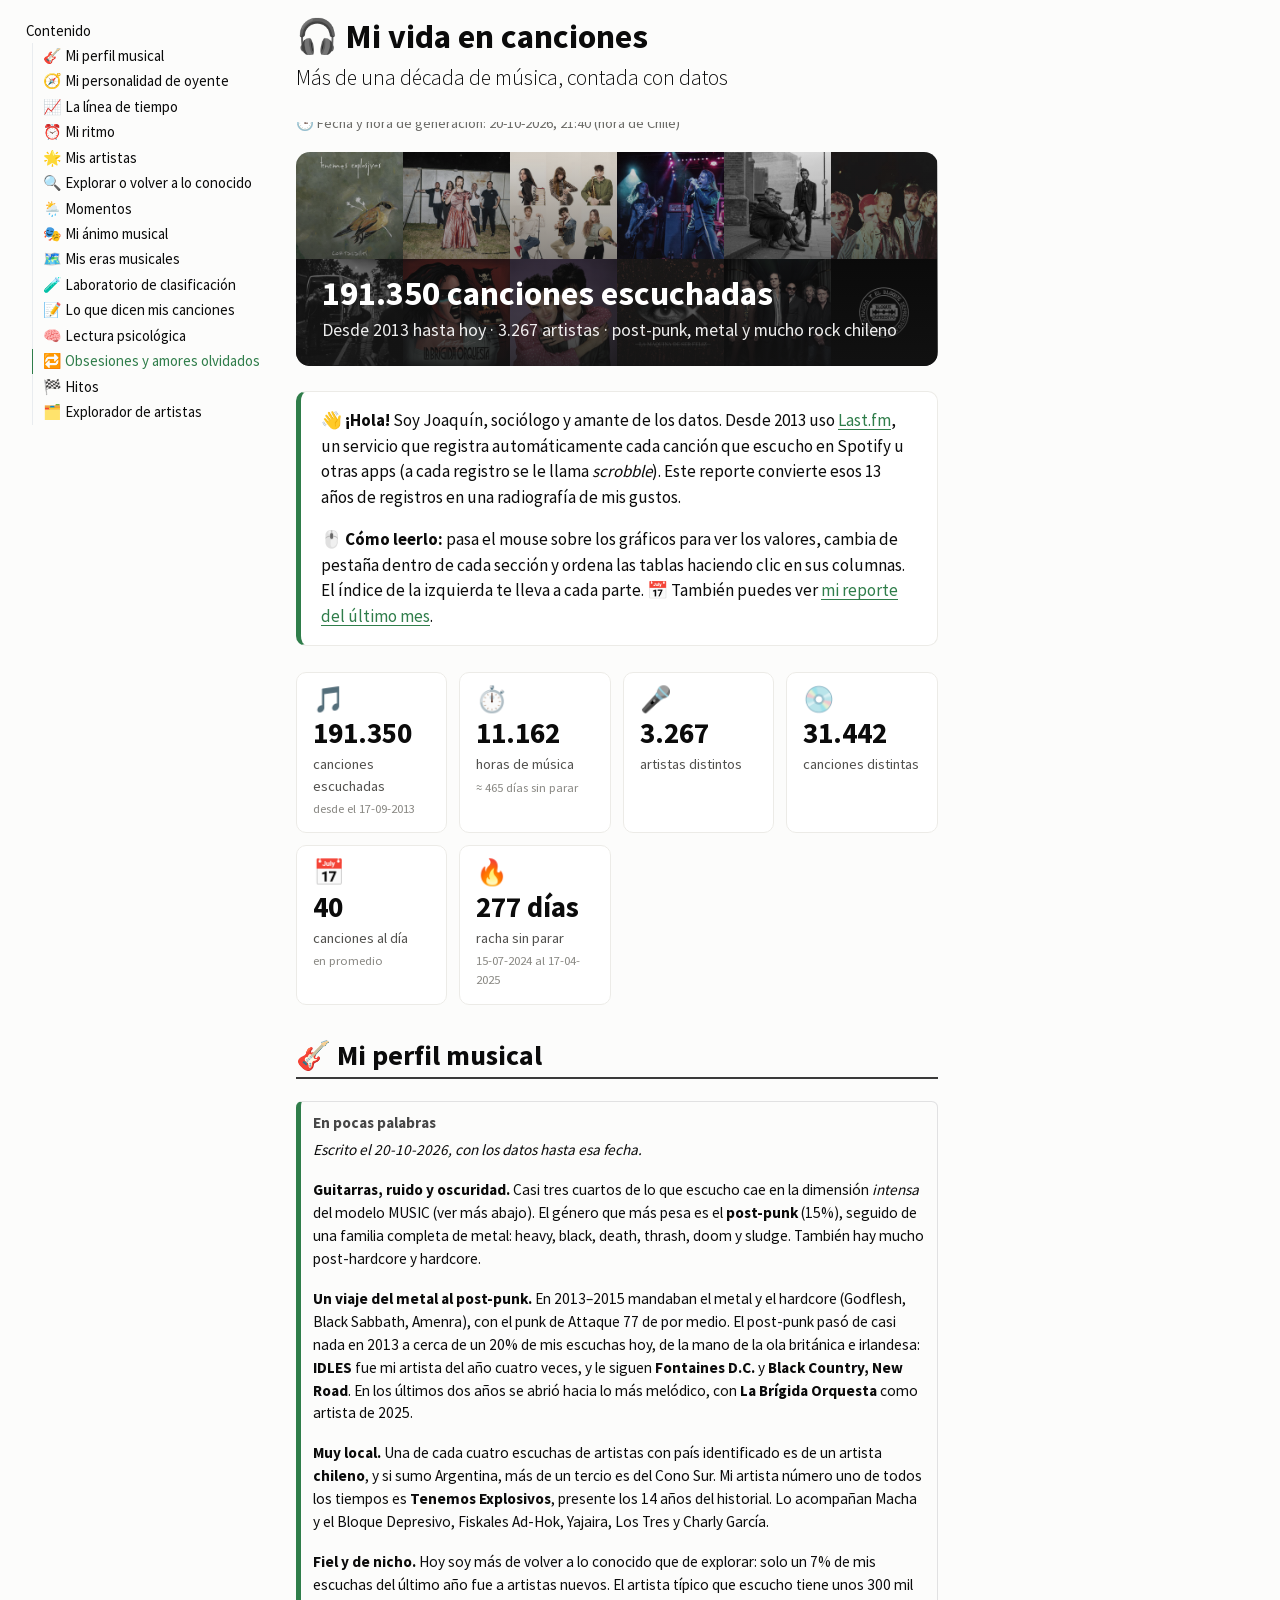
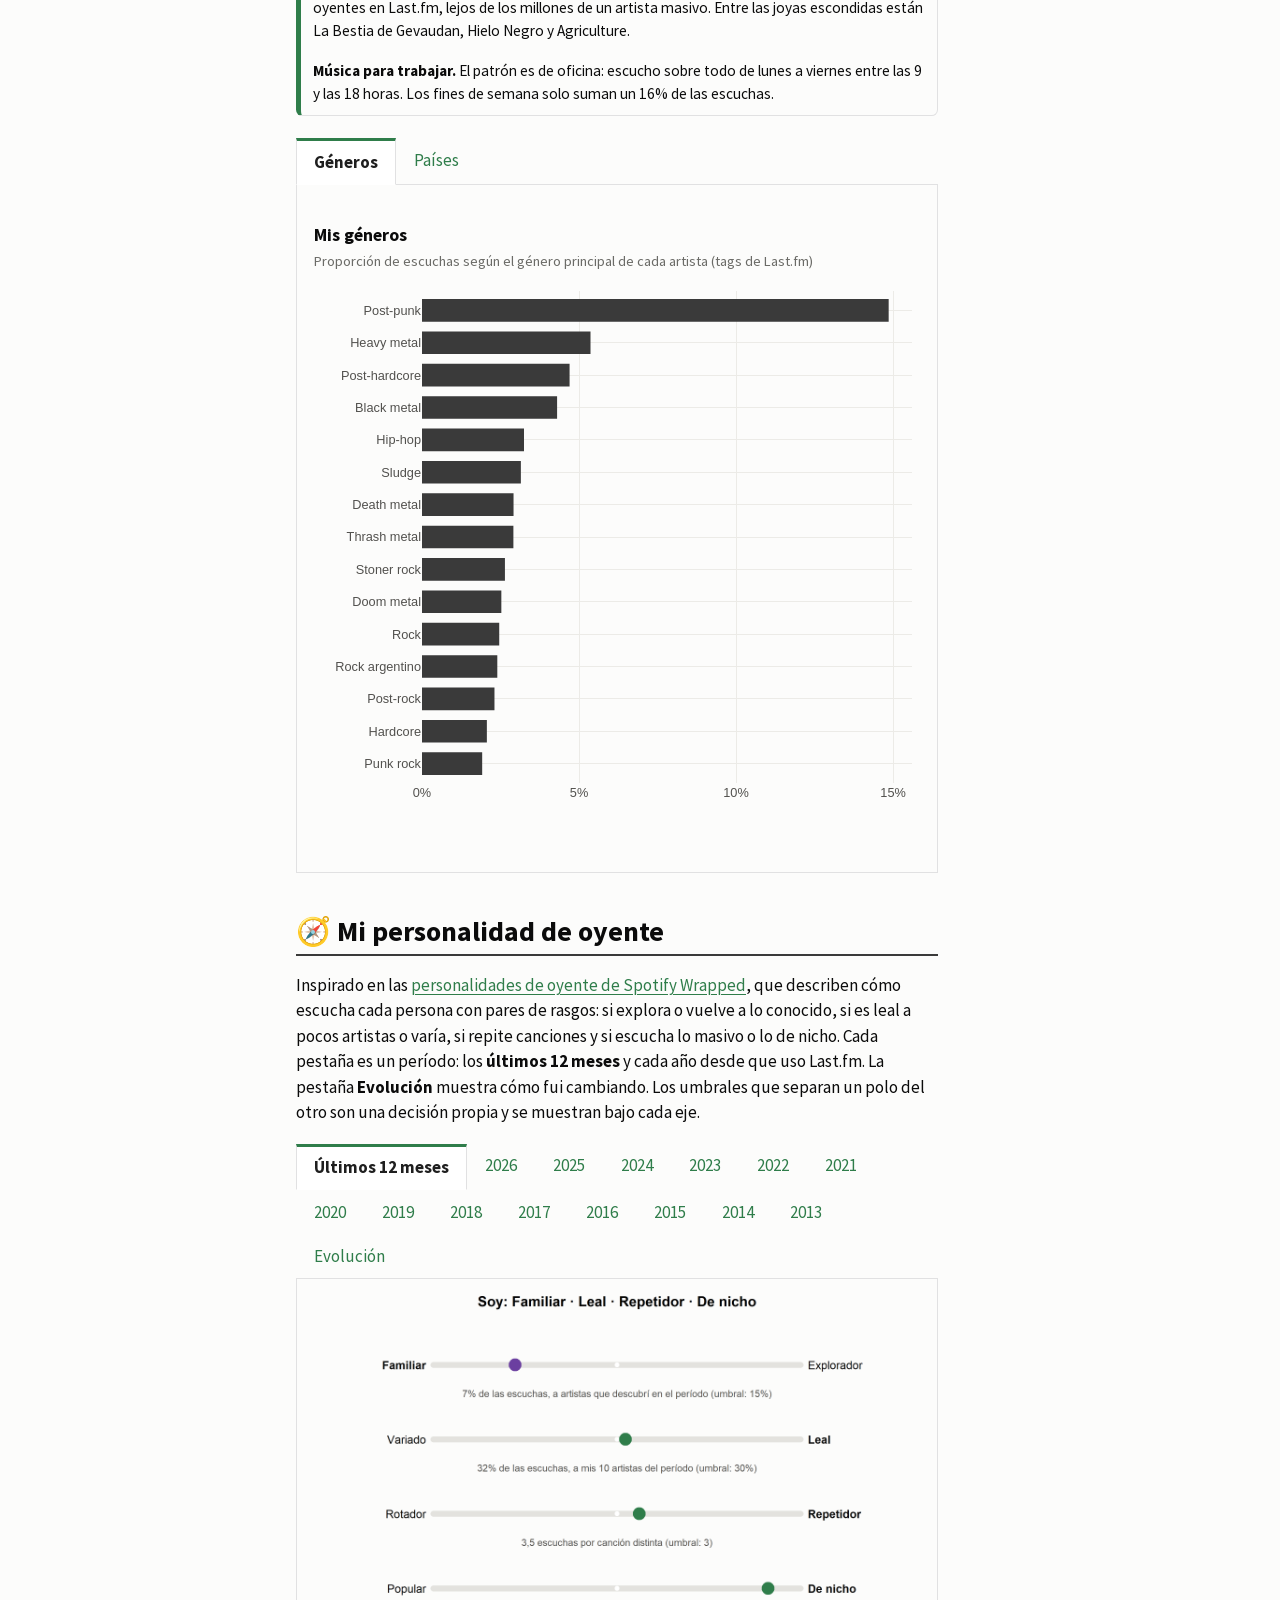
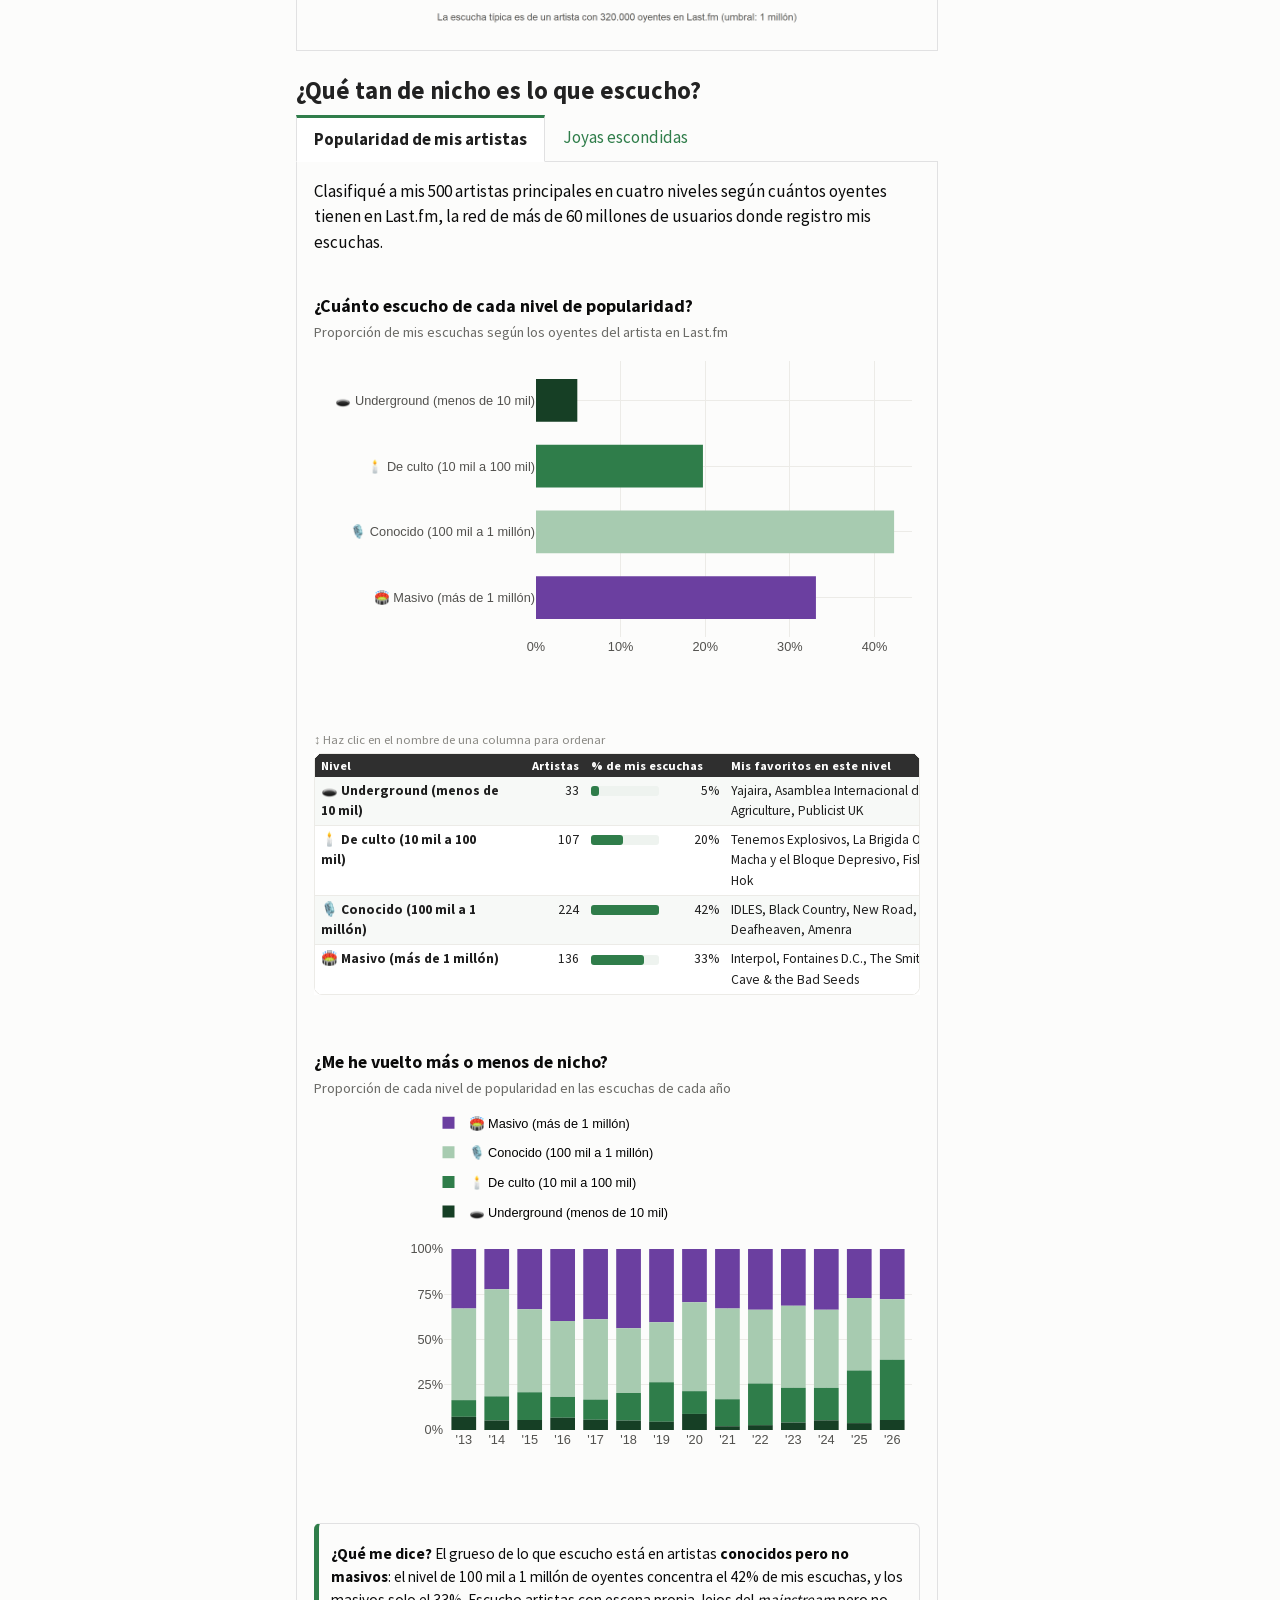
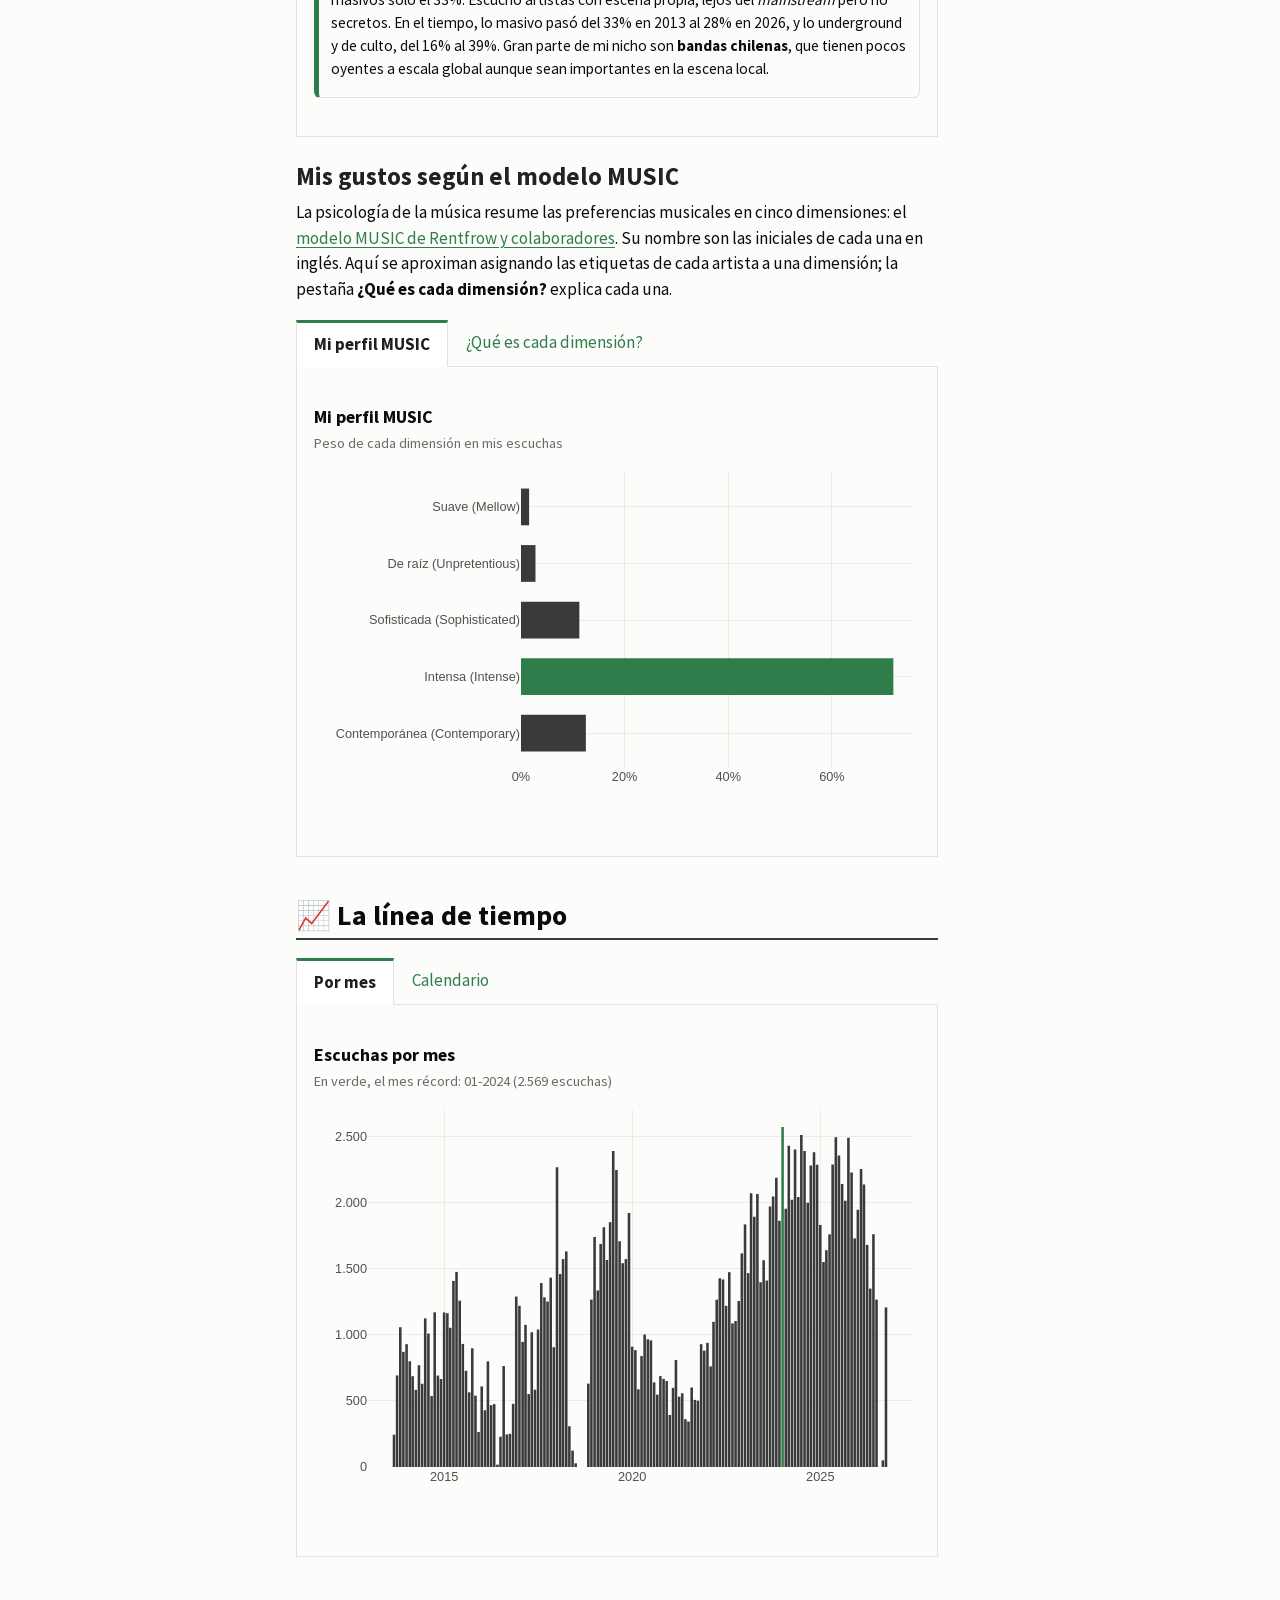
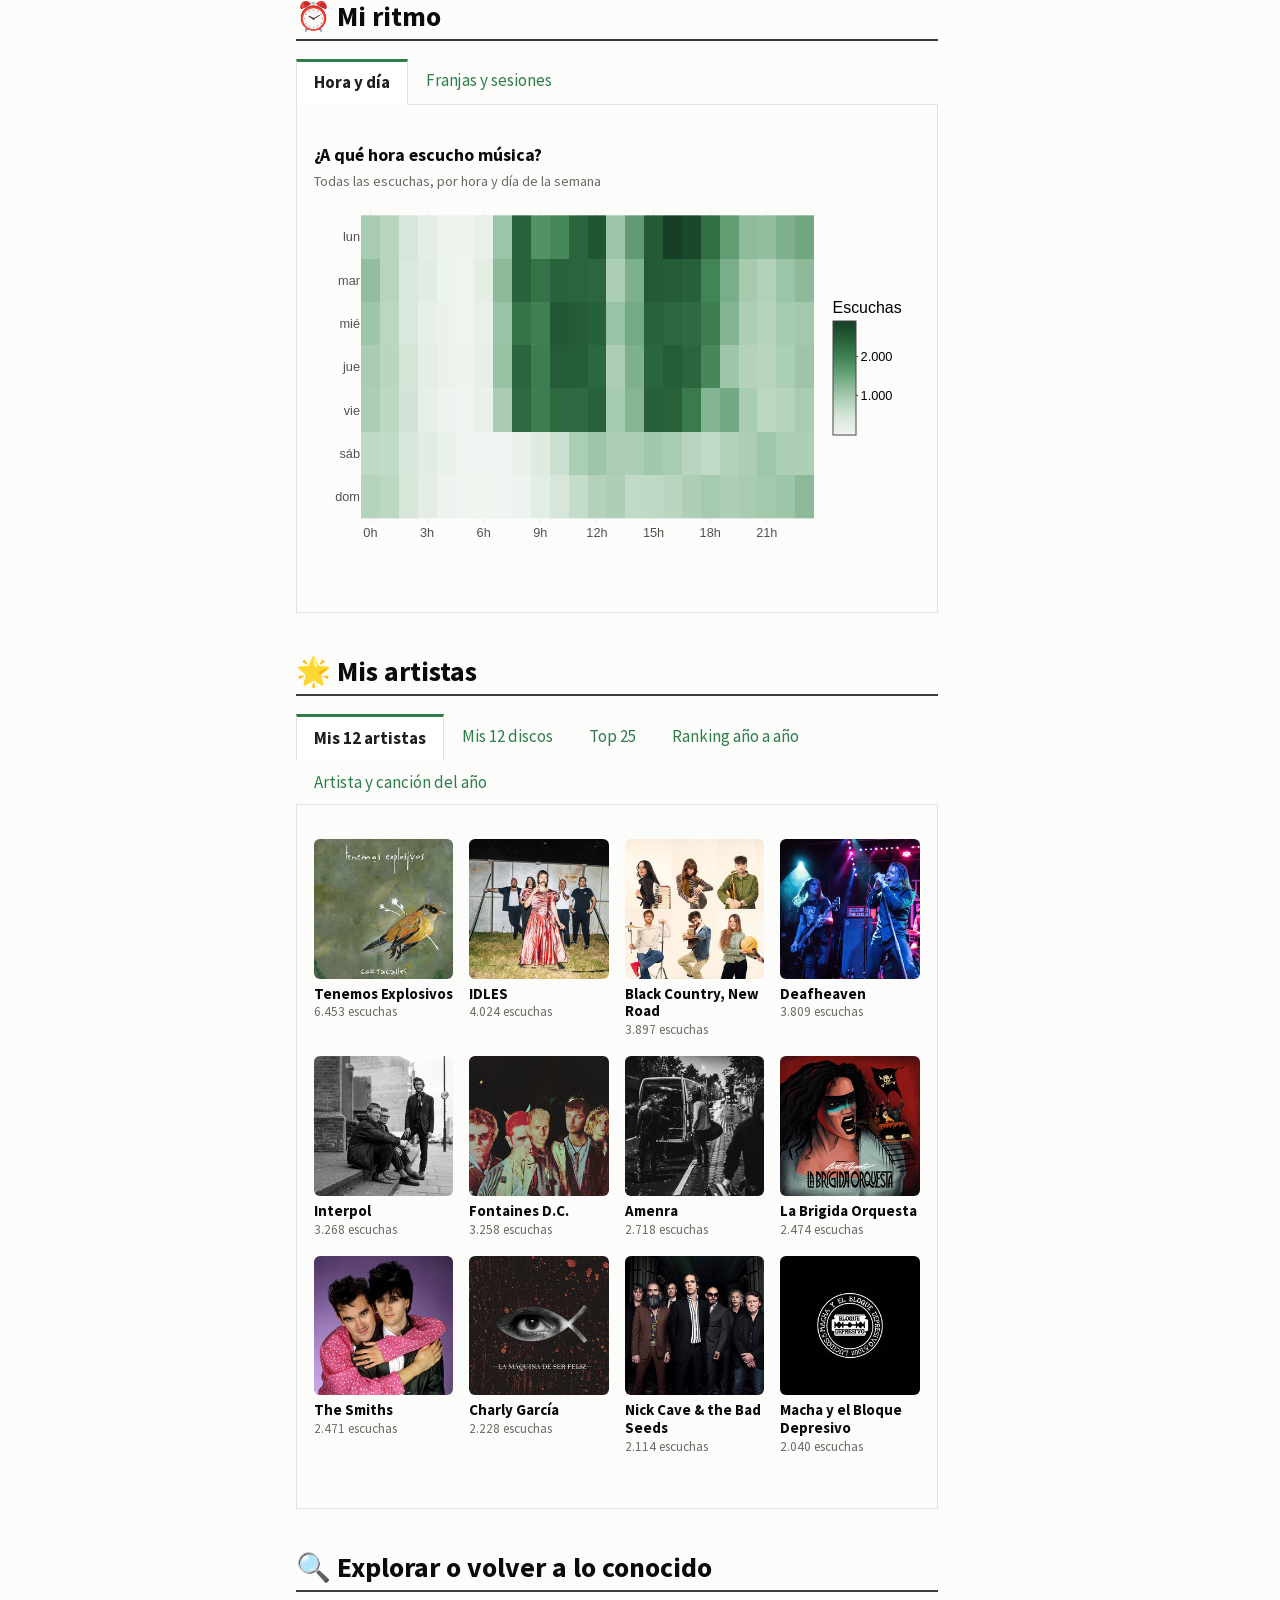
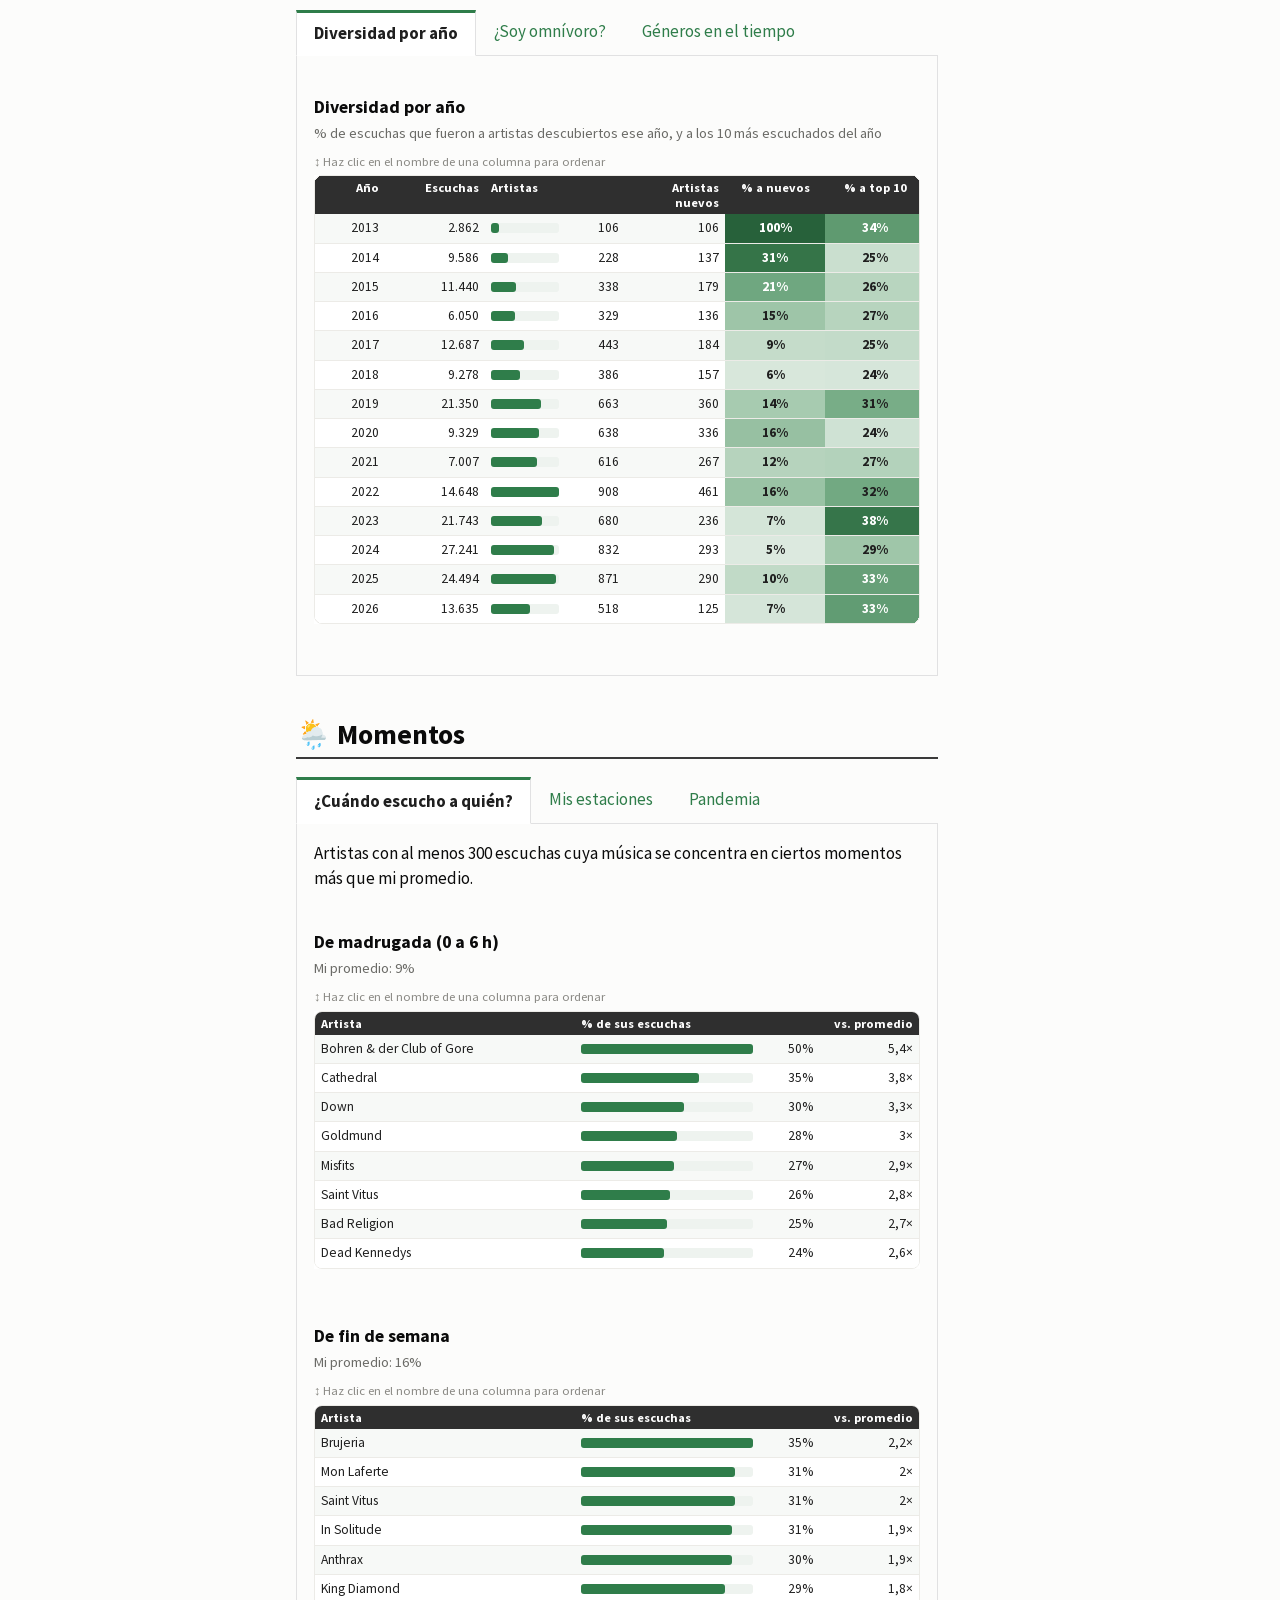
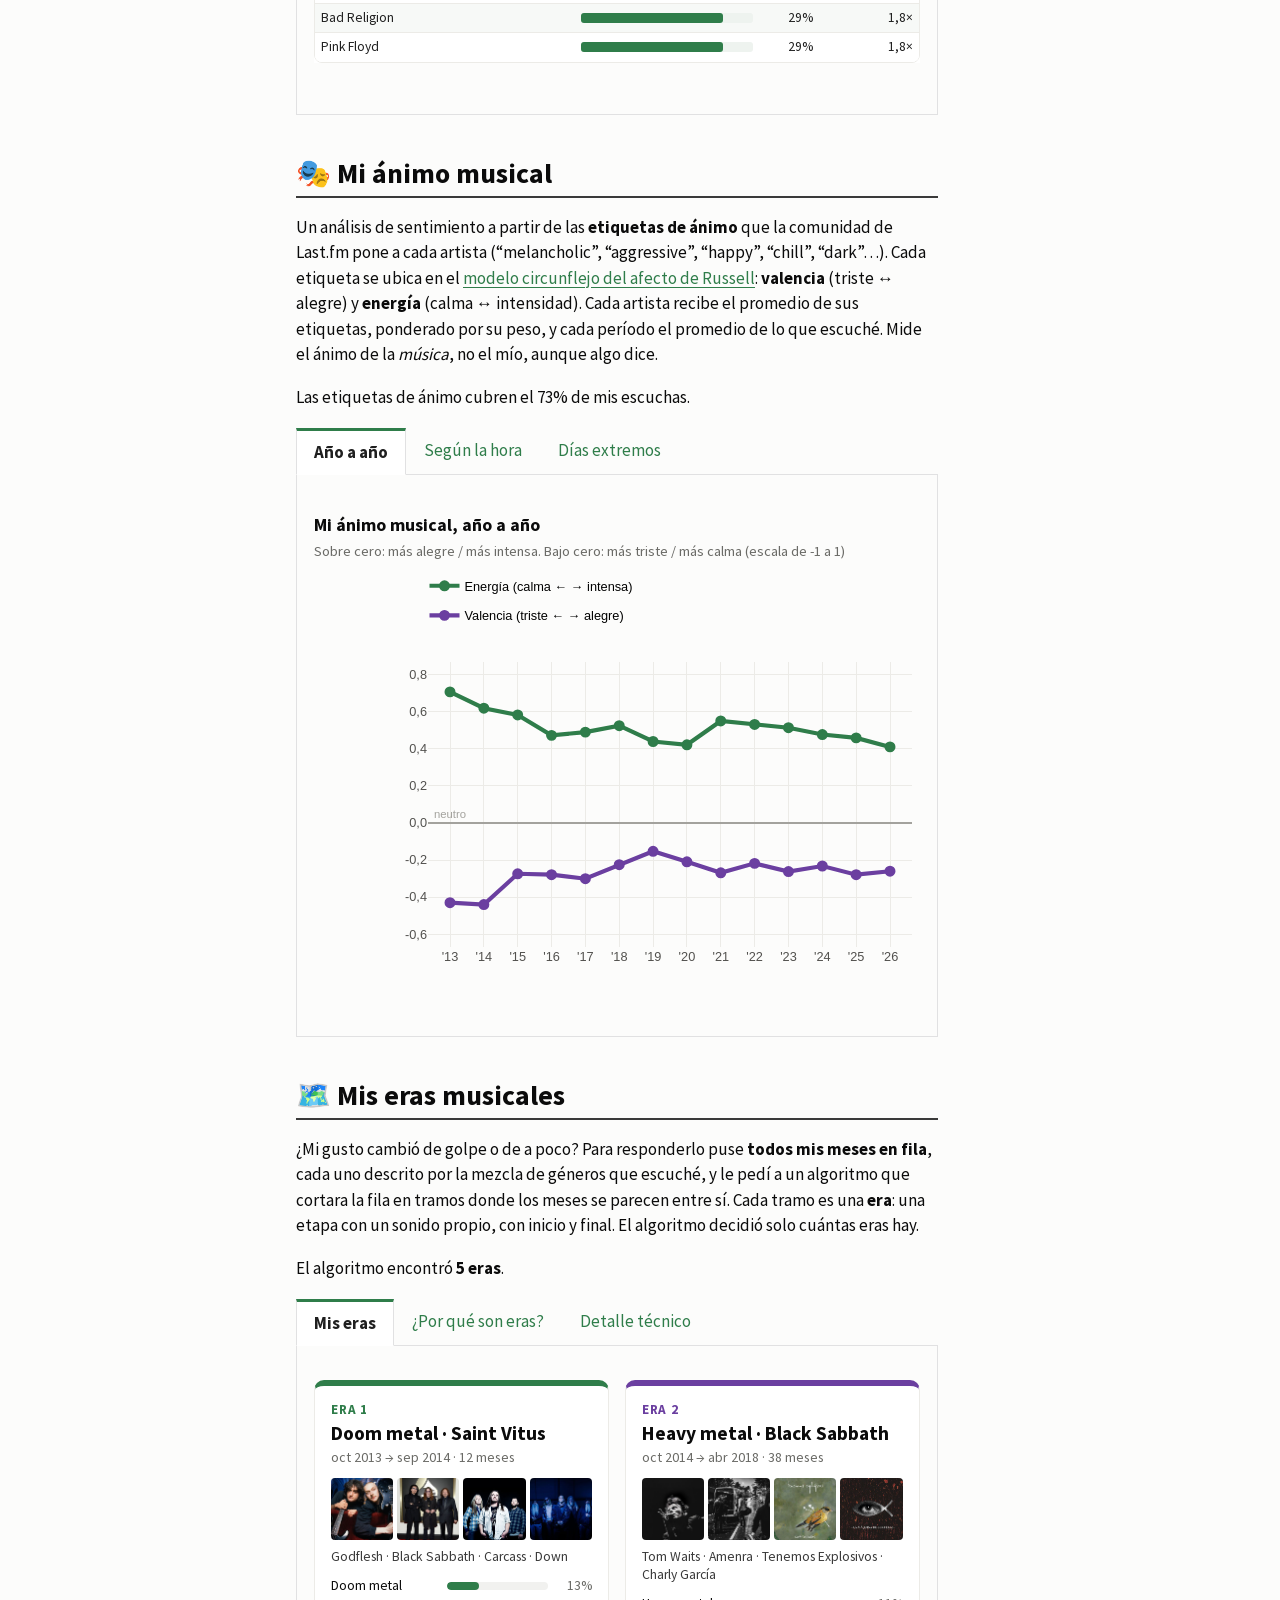
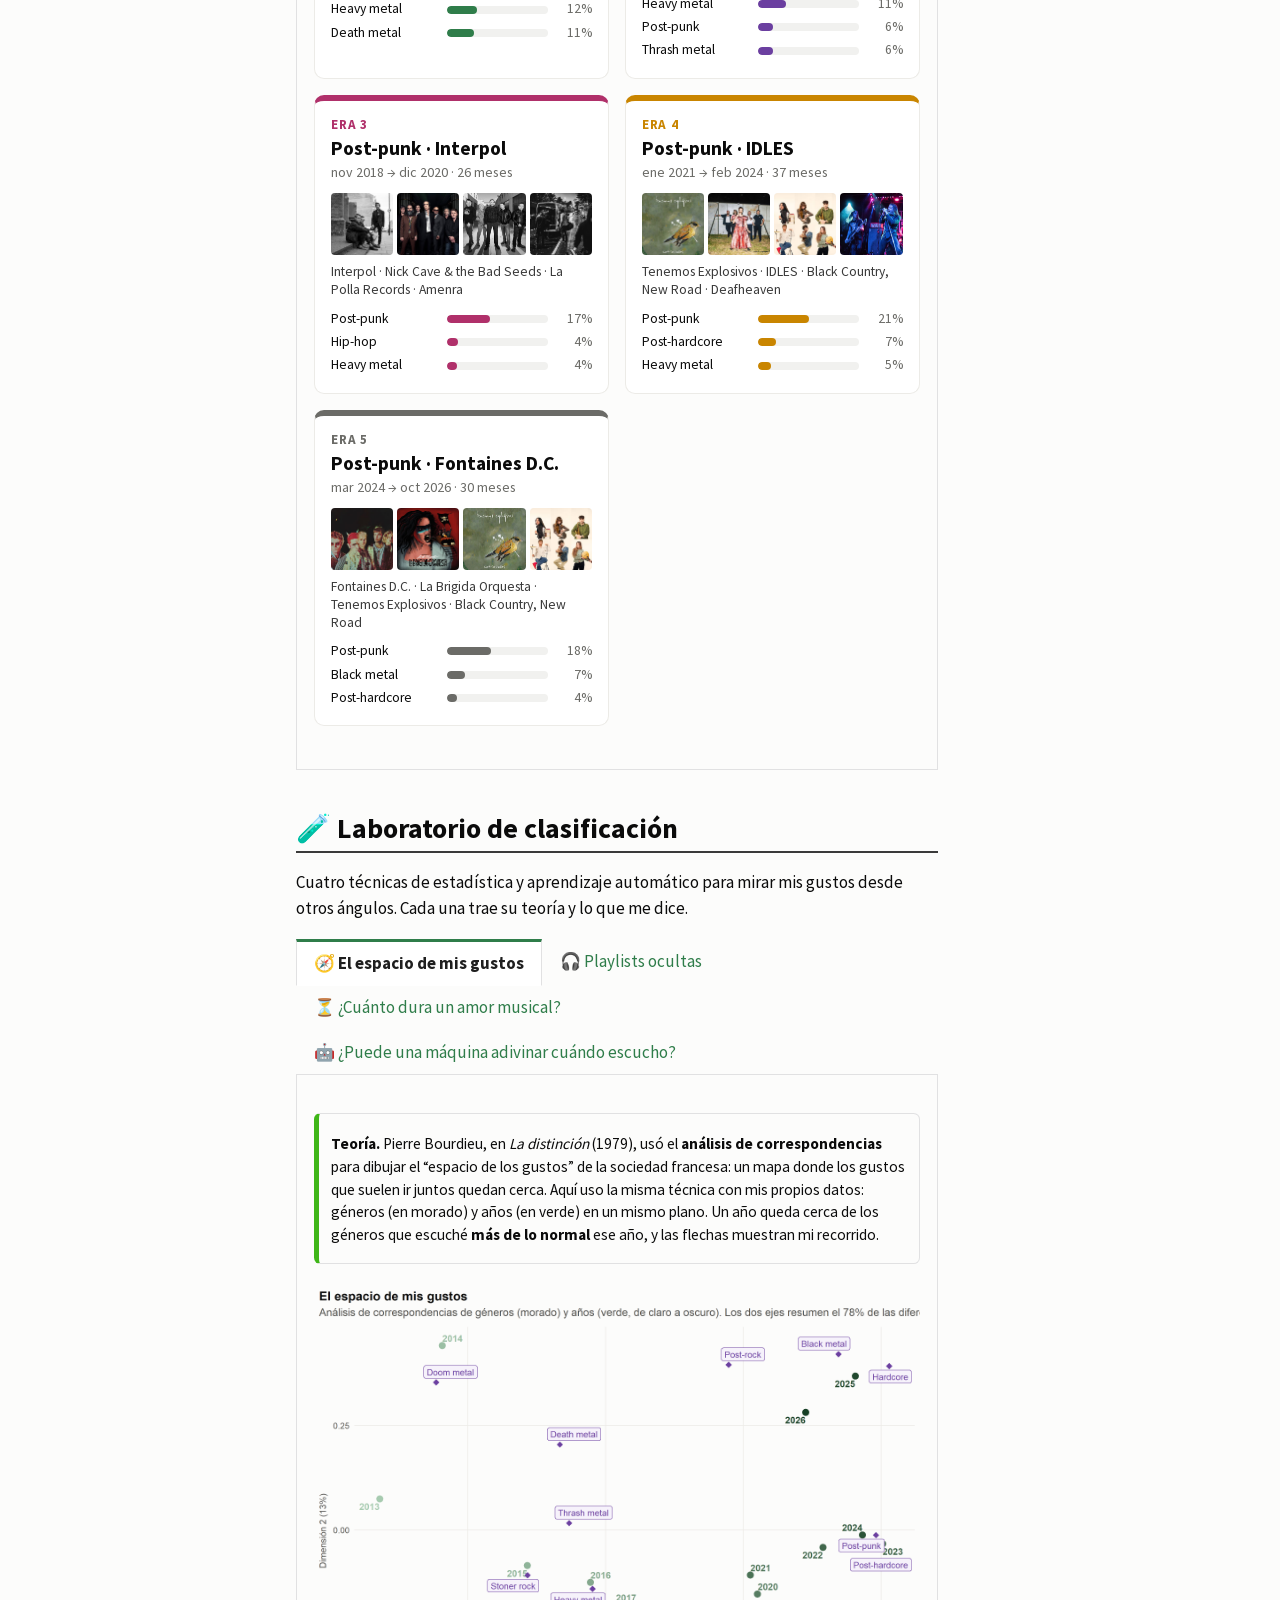
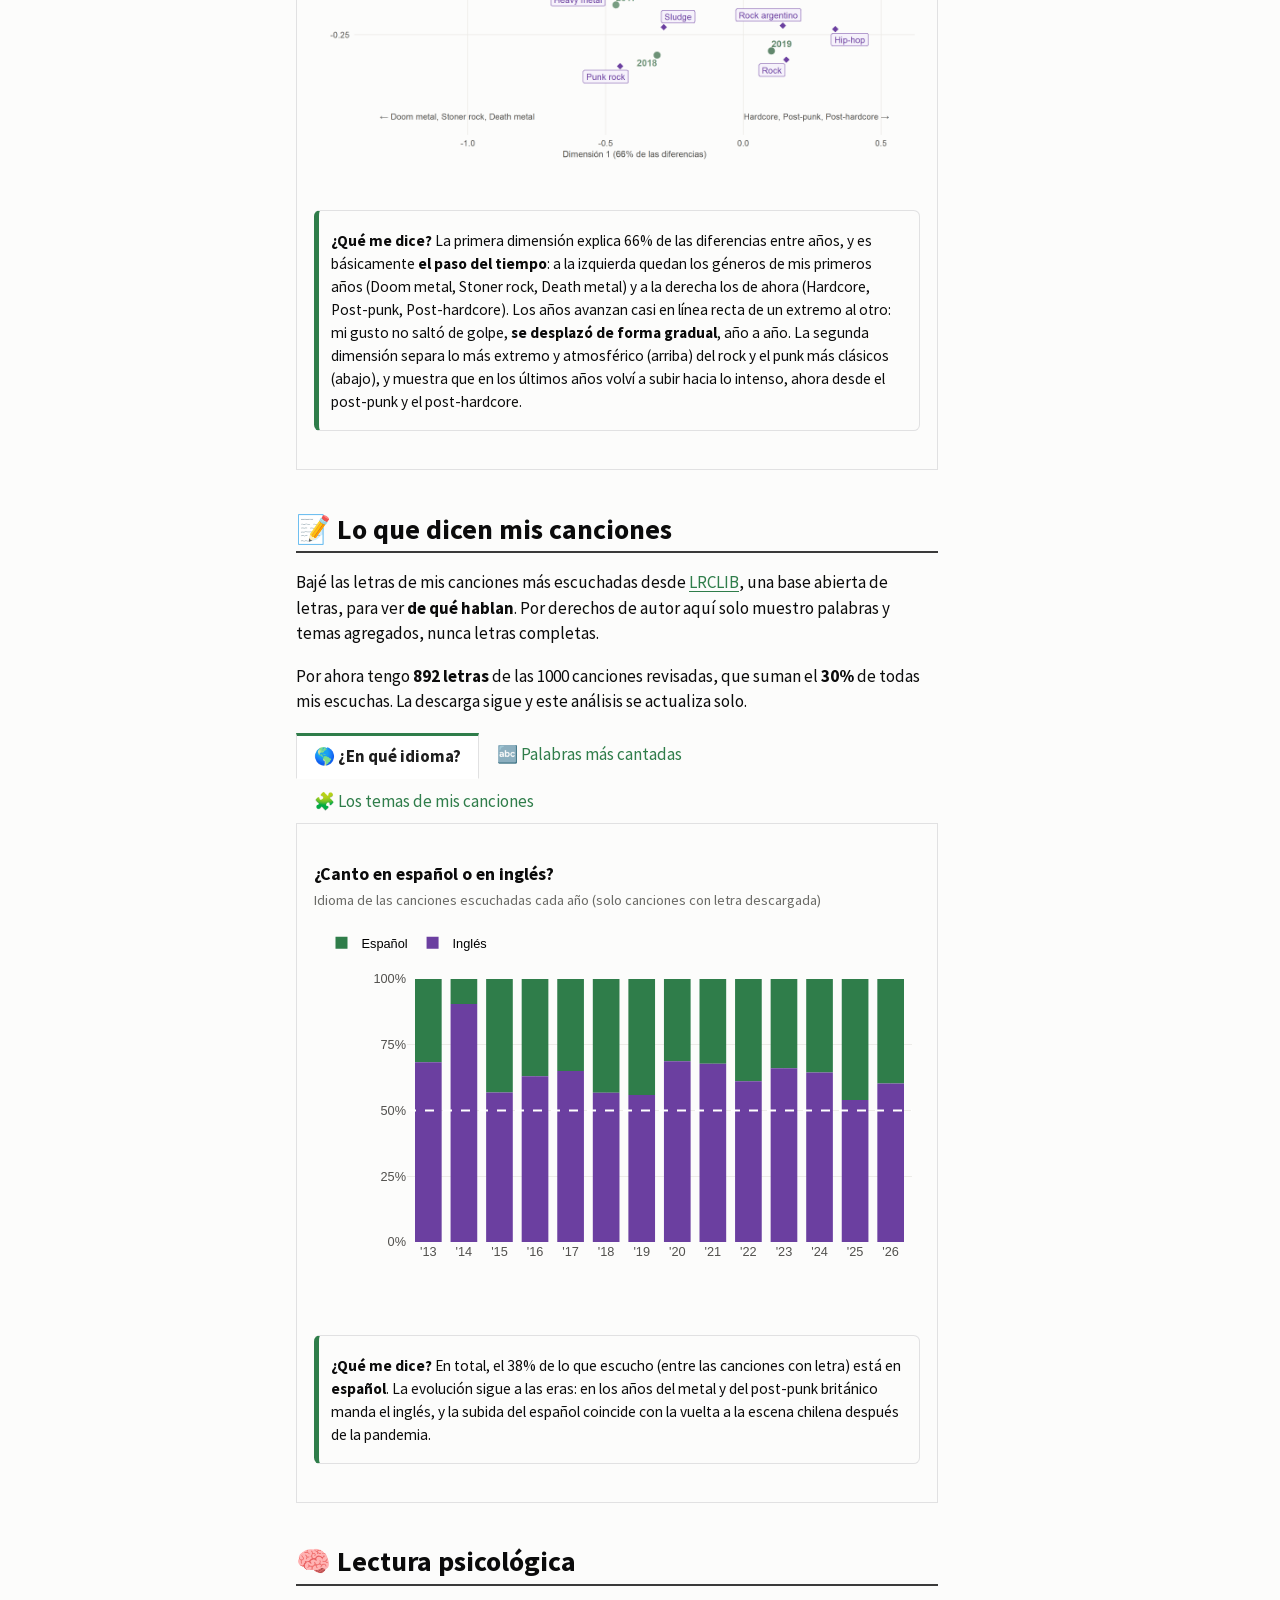
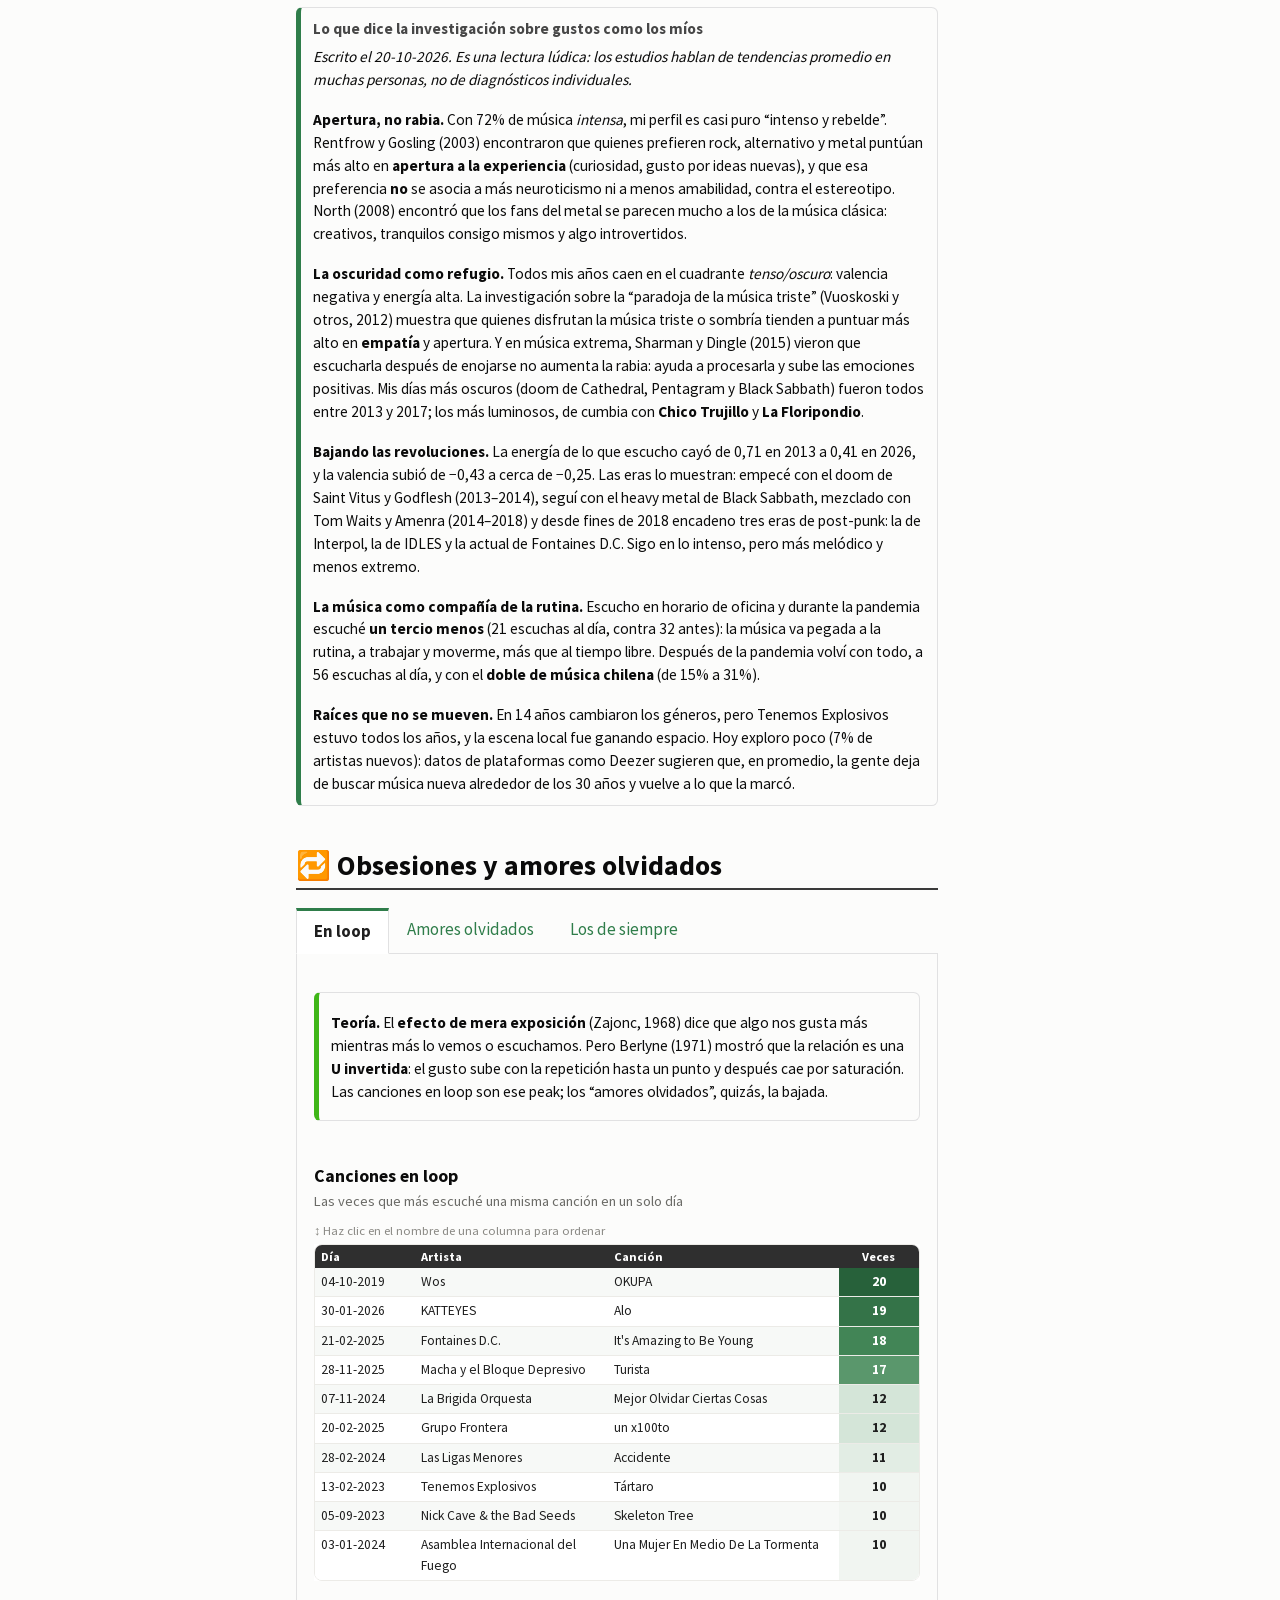
==== docs/index.html @ 27cd6581 "add: temas de letras con descripción, tablas ordenables, fecha y hora de generación, enlaces entre r" ====
<!DOCTYPE html>
<html xmlns="http://www.w3.org/1999/xhtml" lang="es" xml:lang="es"><head>

<meta charset="utf-8">
<meta name="generator" content="quarto-1.10.18">

<meta name="viewport" content="width=device-width, initial-scale=1.0, user-scalable=yes">


<title>🎧 Mi vida en canciones</title>
<style>

span.smallcaps{font-variant: small-caps;}
div.columns{display: flex; gap: 1.5em;}
div.column{flex: auto;}
@media screen {
div.columns{gap: min(4vw, 1.5em);}
div.column{overflow-x: auto;}
}
div.hanging-indent{margin-left: 1.5em; text-indent: -1.5em;}
ul.task-list{list-style: none;}
ul.task-list li input[type="checkbox"] {
width: 0.8em;
margin: 0 0.8em 0.2em -1em;  vertical-align: middle;
}
</style>


<script>/*!
 * clipboard.js v2.0.11
 * https://clipboardjs.com/
 *
 * Licensed MIT © Zeno Rocha
 */
!function(t,e){"object"==typeof exports&&"object"==typeof module?module.exports=e():"function"==typeof define&&define.amd?define([],e):"object"==typeof exports?exports.ClipboardJS=e():t.ClipboardJS=e()}(this,function(){return n={686:function(t,e,n){"use strict";n.d(e,{default:function(){return b}});var e=n(279),i=n.n(e),e=n(370),u=n.n(e),e=n(817),r=n.n(e);function c(t){try{return document.execCommand(t)}catch(t){return}}var a=function(t){t=r()(t);return c("cut"),t};function o(t,e){var n,o,t=(n=t,o="rtl"===document.documentElement.getAttribute("dir"),(t=document.createElement("textarea")).style.fontSize="12pt",t.style.border="0",t.style.padding="0",t.style.margin="0",t.style.position="absolute",t.style[o?"right":"left"]="-9999px",o=window.pageYOffset||document.documentElement.scrollTop,t.style.top="".concat(o,"px"),t.setAttribute("readonly",""),t.value=n,t);return e.container.appendChild(t),e=r()(t),c("copy"),t.remove(),e}var f=function(t){var e=1<arguments.length&&void 0!==arguments[1]?arguments[1]:{container:document.body},n="";return"string"==typeof t?n=o(t,e):t instanceof HTMLInputElement&&!["text","search","url","tel","password"].includes(null==t?void 0:t.type)?n=o(t.value,e):(n=r()(t),c("copy")),n};function l(t){return(l="function"==typeof Symbol&&"symbol"==typeof Symbol.iterator?function(t){return typeof t}:function(t){return t&&"function"==typeof Symbol&&t.constructor===Symbol&&t!==Symbol.prototype?"symbol":typeof t})(t)}var s=function(){var t=0<arguments.length&&void 0!==arguments[0]?arguments[0]:{},e=t.action,n=void 0===e?"copy":e,o=t.container,e=t.target,t=t.text;if("copy"!==n&&"cut"!==n)throw new Error('Invalid "action" value, use either "copy" or "cut"');if(void 0!==e){if(!e||"object"!==l(e)||1!==e.nodeType)throw new Error('Invalid "target" value, use a valid Element');if("copy"===n&&e.hasAttribute("disabled"))throw new Error('Invalid "target" attribute. Please use "readonly" instead of "disabled" attribute');if("cut"===n&&(e.hasAttribute("readonly")||e.hasAttribute("disabled")))throw new Error('Invalid "target" attribute. You can\'t cut text from elements with "readonly" or "disabled" attributes')}return t?f(t,{container:o}):e?"cut"===n?a(e):f(e,{container:o}):void 0};function p(t){return(p="function"==typeof Symbol&&"symbol"==typeof Symbol.iterator?function(t){return typeof t}:function(t){return t&&"function"==typeof Symbol&&t.constructor===Symbol&&t!==Symbol.prototype?"symbol":typeof t})(t)}function d(t,e){for(var n=0;n<e.length;n++){var o=e[n];o.enumerable=o.enumerable||!1,o.configurable=!0,"value"in o&&(o.writable=!0),Object.defineProperty(t,o.key,o)}}function y(t,e){return(y=Object.setPrototypeOf||function(t,e){return t.__proto__=e,t})(t,e)}function h(n){var o=function(){if("undefined"==typeof Reflect||!Reflect.construct)return!1;if(Reflect.construct.sham)return!1;if("function"==typeof Proxy)return!0;try{return Date.prototype.toString.call(Reflect.construct(Date,[],function(){})),!0}catch(t){return!1}}();return function(){var t,e=v(n);return t=o?(t=v(this).constructor,Reflect.construct(e,arguments,t)):e.apply(this,arguments),e=this,!(t=t)||"object"!==p(t)&&"function"!=typeof t?function(t){if(void 0!==t)return t;throw new ReferenceError("this hasn't been initialised - super() hasn't been called")}(e):t}}function v(t){return(v=Object.setPrototypeOf?Object.getPrototypeOf:function(t){return t.__proto__||Object.getPrototypeOf(t)})(t)}function m(t,e){t="data-clipboard-".concat(t);if(e.hasAttribute(t))return e.getAttribute(t)}var b=function(){!function(t,e){if("function"!=typeof e&&null!==e)throw new TypeError("Super expression must either be null or a function");t.prototype=Object.create(e&&e.prototype,{constructor:{value:t,writable:!0,configurable:!0}}),e&&y(t,e)}(r,i());var t,e,n,o=h(r);function r(t,e){var n;return function(t){if(!(t instanceof r))throw new TypeError("Cannot call a class as a function")}(this),(n=o.call(this)).resolveOptions(e),n.listenClick(t),n}return t=r,n=[{key:"copy",value:function(t){var e=1<arguments.length&&void 0!==arguments[1]?arguments[1]:{container:document.body};return f(t,e)}},{key:"cut",value:function(t){return a(t)}},{key:"isSupported",value:function(){var t=0<arguments.length&&void 0!==arguments[0]?arguments[0]:["copy","cut"],t="string"==typeof t?[t]:t,e=!!document.queryCommandSupported;return t.forEach(function(t){e=e&&!!document.queryCommandSupported(t)}),e}}],(e=[{key:"resolveOptions",value:function(){var t=0<arguments.length&&void 0!==arguments[0]?arguments[0]:{};this.action="function"==typeof t.action?t.action:this.defaultAction,this.target="function"==typeof t.target?t.target:this.defaultTarget,this.text="function"==typeof t.text?t.text:this.defaultText,this.container="object"===p(t.container)?t.container:document.body}},{key:"listenClick",value:function(t){var e=this;this.listener=u()(t,"click",function(t){return e.onClick(t)})}},{key:"onClick",value:function(t){var e=t.delegateTarget||t.currentTarget,n=this.action(e)||"copy",t=s({action:n,container:this.container,target:this.target(e),text:this.text(e)});this.emit(t?"success":"error",{action:n,text:t,trigger:e,clearSelection:function(){e&&e.focus(),window.getSelection().removeAllRanges()}})}},{key:"defaultAction",value:function(t){return m("action",t)}},{key:"defaultTarget",value:function(t){t=m("target",t);if(t)return document.querySelector(t)}},{key:"defaultText",value:function(t){return m("text",t)}},{key:"destroy",value:function(){this.listener.destroy()}}])&&d(t.prototype,e),n&&d(t,n),r}()},828:function(t){var e;"undefined"==typeof Element||Element.prototype.matches||((e=Element.prototype).matches=e.matchesSelector||e.mozMatchesSelector||e.msMatchesSelector||e.oMatchesSelector||e.webkitMatchesSelector),t.exports=function(t,e){for(;t&&9!==t.nodeType;){if("function"==typeof t.matches&&t.matches(e))return t;t=t.parentNode}}},438:function(t,e,n){var u=n(828);function i(t,e,n,o,r){var i=function(e,n,t,o){return function(t){t.delegateTarget=u(t.target,n),t.delegateTarget&&o.call(e,t)}}.apply(this,arguments);return t.addEventListener(n,i,r),{destroy:function(){t.removeEventListener(n,i,r)}}}t.exports=function(t,e,n,o,r){return"function"==typeof t.addEventListener?i.apply(null,arguments):"function"==typeof n?i.bind(null,document).apply(null,arguments):("string"==typeof t&&(t=document.querySelectorAll(t)),Array.prototype.map.call(t,function(t){return i(t,e,n,o,r)}))}},879:function(t,n){n.node=function(t){return void 0!==t&&t instanceof HTMLElement&&1===t.nodeType},n.nodeList=function(t){var e=Object.prototype.toString.call(t);return void 0!==t&&("[object NodeList]"===e||"[object HTMLCollection]"===e)&&"length"in t&&(0===t.length||n.node(t[0]))},n.string=function(t){return"string"==typeof t||t instanceof String},n.fn=function(t){return"[object Function]"===Object.prototype.toString.call(t)}},370:function(t,e,n){var f=n(879),l=n(438);t.exports=function(t,e,n){if(!t&&!e&&!n)throw new Error("Missing required arguments");if(!f.string(e))throw new TypeError("Second argument must be a String");if(!f.fn(n))throw new TypeError("Third argument must be a Function");if(f.node(t))return c=e,a=n,(u=t).addEventListener(c,a),{destroy:function(){u.removeEventListener(c,a)}};if(f.nodeList(t))return o=t,r=e,i=n,Array.prototype.forEach.call(o,function(t){t.addEventListener(r,i)}),{destroy:function(){Array.prototype.forEach.call(o,function(t){t.removeEventListener(r,i)})}};if(f.string(t))return t=t,e=e,n=n,l(document.body,t,e,n);throw new TypeError("First argument must be a String, HTMLElement, HTMLCollection, or NodeList");var o,r,i,u,c,a}},817:function(t){t.exports=function(t){var e,n="SELECT"===t.nodeName?(t.focus(),t.value):"INPUT"===t.nodeName||"TEXTAREA"===t.nodeName?((e=t.hasAttribute("readonly"))||t.setAttribute("readonly",""),t.select(),t.setSelectionRange(0,t.value.length),e||t.removeAttribute("readonly"),t.value):(t.hasAttribute("contenteditable")&&t.focus(),n=window.getSelection(),(e=document.createRange()).selectNodeContents(t),n.removeAllRanges(),n.addRange(e),n.toString());return n}},279:function(t){function e(){}e.prototype={on:function(t,e,n){var o=this.e||(this.e={});return(o[t]||(o[t]=[])).push({fn:e,ctx:n}),this},once:function(t,e,n){var o=this;function r(){o.off(t,r),e.apply(n,arguments)}return r._=e,this.on(t,r,n)},emit:function(t){for(var e=[].slice.call(arguments,1),n=((this.e||(this.e={}))[t]||[]).slice(),o=0,r=n.length;o<r;o++)n[o].fn.apply(n[o].ctx,e);return this},off:function(t,e){var n=this.e||(this.e={}),o=n[t],r=[];if(o&&e)for(var i=0,u=o.length;i<u;i++)o[i].fn!==e&&o[i].fn._!==e&&r.push(o[i]);return r.length?n[t]=r:delete n[t],this}},t.exports=e,t.exports.TinyEmitter=e}},r={},o.n=function(t){var e=t&&t.__esModule?function(){return t.default}:function(){return t};return o.d(e,{a:e}),e},o.d=function(t,e){for(var n in e)o.o(e,n)&&!o.o(t,n)&&Object.defineProperty(t,n,{enumerable:!0,get:e[n]})},o.o=function(t,e){return Object.prototype.hasOwnProperty.call(t,e)},o(686).default;function o(t){if(r[t])return r[t].exports;var e=r[t]={exports:{}};return n[t](e,e.exports,o),e.exports}var n,r});</script>
<script src="[data-uri]" type="module"></script>
<script src="[data-uri]" type="module"></script>
<script>/**
 * @popperjs/core v2.11.7 - MIT License
 */

!function(e,t){"object"==typeof exports&&"undefined"!=typeof module?t(exports):"function"==typeof define&&define.amd?define(["exports"],t):t((e="undefined"!=typeof globalThis?globalThis:e||self).Popper={})}(this,(function(e){"use strict";function t(e){if(null==e)return window;if("[object Window]"!==e.toString()){var t=e.ownerDocument;return t&&t.defaultView||window}return e}function n(e){return e instanceof t(e).Element||e instanceof Element}function r(e){return e instanceof t(e).HTMLElement||e instanceof HTMLElement}function o(e){return"undefined"!=typeof ShadowRoot&&(e instanceof t(e).ShadowRoot||e instanceof ShadowRoot)}var i=Math.max,a=Math.min,s=Math.round;function f(){var e=navigator.userAgentData;return null!=e&&e.brands&&Array.isArray(e.brands)?e.brands.map((function(e){return e.brand+"/"+e.version})).join(" "):navigator.userAgent}function c(){return!/^((?!chrome|android).)*safari/i.test(f())}function p(e,o,i){void 0===o&&(o=!1),void 0===i&&(i=!1);var a=e.getBoundingClientRect(),f=1,p=1;o&&r(e)&&(f=e.offsetWidth>0&&s(a.width)/e.offsetWidth||1,p=e.offsetHeight>0&&s(a.height)/e.offsetHeight||1);var u=(n(e)?t(e):window).visualViewport,l=!c()&&i,d=(a.left+(l&&u?u.offsetLeft:0))/f,h=(a.top+(l&&u?u.offsetTop:0))/p,m=a.width/f,v=a.height/p;return{width:m,height:v,top:h,right:d+m,bottom:h+v,left:d,x:d,y:h}}function u(e){var n=t(e);return{scrollLeft:n.pageXOffset,scrollTop:n.pageYOffset}}function l(e){return e?(e.nodeName||"").toLowerCase():null}function d(e){return((n(e)?e.ownerDocument:e.document)||window.document).documentElement}function h(e){return p(d(e)).left+u(e).scrollLeft}function m(e){return t(e).getComputedStyle(e)}function v(e){var t=m(e),n=t.overflow,r=t.overflowX,o=t.overflowY;return/auto|scroll|overlay|hidden/.test(n+o+r)}function y(e,n,o){void 0===o&&(o=!1);var i,a,f=r(n),c=r(n)&&function(e){var t=e.getBoundingClientRect(),n=s(t.width)/e.offsetWidth||1,r=s(t.height)/e.offsetHeight||1;return 1!==n||1!==r}(n),m=d(n),y=p(e,c,o),g={scrollLeft:0,scrollTop:0},b={x:0,y:0};return(f||!f&&!o)&&(("body"!==l(n)||v(m))&&(g=(i=n)!==t(i)&&r(i)?{scrollLeft:(a=i).scrollLeft,scrollTop:a.scrollTop}:u(i)),r(n)?((b=p(n,!0)).x+=n.clientLeft,b.y+=n.clientTop):m&&(b.x=h(m))),{x:y.left+g.scrollLeft-b.x,y:y.top+g.scrollTop-b.y,width:y.width,height:y.height}}function g(e){var t=p(e),n=e.offsetWidth,r=e.offsetHeight;return Math.abs(t.width-n)<=1&&(n=t.width),Math.abs(t.height-r)<=1&&(r=t.height),{x:e.offsetLeft,y:e.offsetTop,width:n,height:r}}function b(e){return"html"===l(e)?e:e.assignedSlot||e.parentNode||(o(e)?e.host:null)||d(e)}function x(e){return["html","body","#document"].indexOf(l(e))>=0?e.ownerDocument.body:r(e)&&v(e)?e:x(b(e))}function w(e,n){var r;void 0===n&&(n=[]);var o=x(e),i=o===(null==(r=e.ownerDocument)?void 0:r.body),a=t(o),s=i?[a].concat(a.visualViewport||[],v(o)?o:[]):o,f=n.concat(s);return i?f:f.concat(w(b(s)))}function O(e){return["table","td","th"].indexOf(l(e))>=0}function j(e){return r(e)&&"fixed"!==m(e).position?e.offsetParent:null}function E(e){for(var n=t(e),i=j(e);i&&O(i)&&"static"===m(i).position;)i=j(i);return i&&("html"===l(i)||"body"===l(i)&&"static"===m(i).position)?n:i||function(e){var t=/firefox/i.test(f());if(/Trident/i.test(f())&&r(e)&&"fixed"===m(e).position)return null;var n=b(e);for(o(n)&&(n=n.host);r(n)&&["html","body"].indexOf(l(n))<0;){var i=m(n);if("none"!==i.transform||"none"!==i.perspective||"paint"===i.contain||-1!==["transform","perspective"].indexOf(i.willChange)||t&&"filter"===i.willChange||t&&i.filter&&"none"!==i.filter)return n;n=n.parentNode}return null}(e)||n}var D="top",A="bottom",L="right",P="left",M="auto",k=[D,A,L,P],W="start",B="end",H="viewport",T="popper",R=k.reduce((function(e,t){return e.concat([t+"-"+W,t+"-"+B])}),[]),S=[].concat(k,[M]).reduce((function(e,t){return e.concat([t,t+"-"+W,t+"-"+B])}),[]),V=["beforeRead","read","afterRead","beforeMain","main","afterMain","beforeWrite","write","afterWrite"];function q(e){var t=new Map,n=new Set,r=[];function o(e){n.add(e.name),[].concat(e.requires||[],e.requiresIfExists||[]).forEach((function(e){if(!n.has(e)){var r=t.get(e);r&&o(r)}})),r.push(e)}return e.forEach((function(e){t.set(e.name,e)})),e.forEach((function(e){n.has(e.name)||o(e)})),r}function C(e){return e.split("-")[0]}function N(e,t){var n=t.getRootNode&&t.getRootNode();if(e.contains(t))return!0;if(n&&o(n)){var r=t;do{if(r&&e.isSameNode(r))return!0;r=r.parentNode||r.host}while(r)}return!1}function I(e){return Object.assign({},e,{left:e.x,top:e.y,right:e.x+e.width,bottom:e.y+e.height})}function _(e,r,o){return r===H?I(function(e,n){var r=t(e),o=d(e),i=r.visualViewport,a=o.clientWidth,s=o.clientHeight,f=0,p=0;if(i){a=i.width,s=i.height;var u=c();(u||!u&&"fixed"===n)&&(f=i.offsetLeft,p=i.offsetTop)}return{width:a,height:s,x:f+h(e),y:p}}(e,o)):n(r)?function(e,t){var n=p(e,!1,"fixed"===t);return n.top=n.top+e.clientTop,n.left=n.left+e.clientLeft,n.bottom=n.top+e.clientHeight,n.right=n.left+e.clientWidth,n.width=e.clientWidth,n.height=e.clientHeight,n.x=n.left,n.y=n.top,n}(r,o):I(function(e){var t,n=d(e),r=u(e),o=null==(t=e.ownerDocument)?void 0:t.body,a=i(n.scrollWidth,n.clientWidth,o?o.scrollWidth:0,o?o.clientWidth:0),s=i(n.scrollHeight,n.clientHeight,o?o.scrollHeight:0,o?o.clientHeight:0),f=-r.scrollLeft+h(e),c=-r.scrollTop;return"rtl"===m(o||n).direction&&(f+=i(n.clientWidth,o?o.clientWidth:0)-a),{width:a,height:s,x:f,y:c}}(d(e)))}function F(e,t,o,s){var f="clippingParents"===t?function(e){var t=w(b(e)),o=["absolute","fixed"].indexOf(m(e).position)>=0&&r(e)?E(e):e;return n(o)?t.filter((function(e){return n(e)&&N(e,o)&&"body"!==l(e)})):[]}(e):[].concat(t),c=[].concat(f,[o]),p=c[0],u=c.reduce((function(t,n){var r=_(e,n,s);return t.top=i(r.top,t.top),t.right=a(r.right,t.right),t.bottom=a(r.bottom,t.bottom),t.left=i(r.left,t.left),t}),_(e,p,s));return u.width=u.right-u.left,u.height=u.bottom-u.top,u.x=u.left,u.y=u.top,u}function U(e){return e.split("-")[1]}function z(e){return["top","bottom"].indexOf(e)>=0?"x":"y"}function X(e){var t,n=e.reference,r=e.element,o=e.placement,i=o?C(o):null,a=o?U(o):null,s=n.x+n.width/2-r.width/2,f=n.y+n.height/2-r.height/2;switch(i){case D:t={x:s,y:n.y-r.height};break;case A:t={x:s,y:n.y+n.height};break;case L:t={x:n.x+n.width,y:f};break;case P:t={x:n.x-r.width,y:f};break;default:t={x:n.x,y:n.y}}var c=i?z(i):null;if(null!=c){var p="y"===c?"height":"width";switch(a){case W:t[c]=t[c]-(n[p]/2-r[p]/2);break;case B:t[c]=t[c]+(n[p]/2-r[p]/2)}}return t}function Y(e){return Object.assign({},{top:0,right:0,bottom:0,left:0},e)}function G(e,t){return t.reduce((function(t,n){return t[n]=e,t}),{})}function J(e,t){void 0===t&&(t={});var r=t,o=r.placement,i=void 0===o?e.placement:o,a=r.strategy,s=void 0===a?e.strategy:a,f=r.boundary,c=void 0===f?"clippingParents":f,u=r.rootBoundary,l=void 0===u?H:u,h=r.elementContext,m=void 0===h?T:h,v=r.altBoundary,y=void 0!==v&&v,g=r.padding,b=void 0===g?0:g,x=Y("number"!=typeof b?b:G(b,k)),w=m===T?"reference":T,O=e.rects.popper,j=e.elements[y?w:m],E=F(n(j)?j:j.contextElement||d(e.elements.popper),c,l,s),P=p(e.elements.reference),M=X({reference:P,element:O,strategy:"absolute",placement:i}),W=I(Object.assign({},O,M)),B=m===T?W:P,R={top:E.top-B.top+x.top,bottom:B.bottom-E.bottom+x.bottom,left:E.left-B.left+x.left,right:B.right-E.right+x.right},S=e.modifiersData.offset;if(m===T&&S){var V=S[i];Object.keys(R).forEach((function(e){var t=[L,A].indexOf(e)>=0?1:-1,n=[D,A].indexOf(e)>=0?"y":"x";R[e]+=V[n]*t}))}return R}var K={placement:"bottom",modifiers:[],strategy:"absolute"};function Q(){for(var e=arguments.length,t=new Array(e),n=0;n<e;n++)t[n]=arguments[n];return!t.some((function(e){return!(e&&"function"==typeof e.getBoundingClientRect)}))}function Z(e){void 0===e&&(e={});var t=e,r=t.defaultModifiers,o=void 0===r?[]:r,i=t.defaultOptions,a=void 0===i?K:i;return function(e,t,r){void 0===r&&(r=a);var i,s,f={placement:"bottom",orderedModifiers:[],options:Object.assign({},K,a),modifiersData:{},elements:{reference:e,popper:t},attributes:{},styles:{}},c=[],p=!1,u={state:f,setOptions:function(r){var i="function"==typeof r?r(f.options):r;l(),f.options=Object.assign({},a,f.options,i),f.scrollParents={reference:n(e)?w(e):e.contextElement?w(e.contextElement):[],popper:w(t)};var s,p,d=function(e){var t=q(e);return V.reduce((function(e,n){return e.concat(t.filter((function(e){return e.phase===n})))}),[])}((s=[].concat(o,f.options.modifiers),p=s.reduce((function(e,t){var n=e[t.name];return e[t.name]=n?Object.assign({},n,t,{options:Object.assign({},n.options,t.options),data:Object.assign({},n.data,t.data)}):t,e}),{}),Object.keys(p).map((function(e){return p[e]}))));return f.orderedModifiers=d.filter((function(e){return e.enabled})),f.orderedModifiers.forEach((function(e){var t=e.name,n=e.options,r=void 0===n?{}:n,o=e.effect;if("function"==typeof o){var i=o({state:f,name:t,instance:u,options:r}),a=function(){};c.push(i||a)}})),u.update()},forceUpdate:function(){if(!p){var e=f.elements,t=e.reference,n=e.popper;if(Q(t,n)){f.rects={reference:y(t,E(n),"fixed"===f.options.strategy),popper:g(n)},f.reset=!1,f.placement=f.options.placement,f.orderedModifiers.forEach((function(e){return f.modifiersData[e.name]=Object.assign({},e.data)}));for(var r=0;r<f.orderedModifiers.length;r++)if(!0!==f.reset){var o=f.orderedModifiers[r],i=o.fn,a=o.options,s=void 0===a?{}:a,c=o.name;"function"==typeof i&&(f=i({state:f,options:s,name:c,instance:u})||f)}else f.reset=!1,r=-1}}},update:(i=function(){return new Promise((function(e){u.forceUpdate(),e(f)}))},function(){return s||(s=new Promise((function(e){Promise.resolve().then((function(){s=void 0,e(i())}))}))),s}),destroy:function(){l(),p=!0}};if(!Q(e,t))return u;function l(){c.forEach((function(e){return e()})),c=[]}return u.setOptions(r).then((function(e){!p&&r.onFirstUpdate&&r.onFirstUpdate(e)})),u}}var $={passive:!0};var ee={name:"eventListeners",enabled:!0,phase:"write",fn:function(){},effect:function(e){var n=e.state,r=e.instance,o=e.options,i=o.scroll,a=void 0===i||i,s=o.resize,f=void 0===s||s,c=t(n.elements.popper),p=[].concat(n.scrollParents.reference,n.scrollParents.popper);return a&&p.forEach((function(e){e.addEventListener("scroll",r.update,$)})),f&&c.addEventListener("resize",r.update,$),function(){a&&p.forEach((function(e){e.removeEventListener("scroll",r.update,$)})),f&&c.removeEventListener("resize",r.update,$)}},data:{}};var te={name:"popperOffsets",enabled:!0,phase:"read",fn:function(e){var t=e.state,n=e.name;t.modifiersData[n]=X({reference:t.rects.reference,element:t.rects.popper,strategy:"absolute",placement:t.placement})},data:{}},ne={top:"auto",right:"auto",bottom:"auto",left:"auto"};function re(e){var n,r=e.popper,o=e.popperRect,i=e.placement,a=e.variation,f=e.offsets,c=e.position,p=e.gpuAcceleration,u=e.adaptive,l=e.roundOffsets,h=e.isFixed,v=f.x,y=void 0===v?0:v,g=f.y,b=void 0===g?0:g,x="function"==typeof l?l({x:y,y:b}):{x:y,y:b};y=x.x,b=x.y;var w=f.hasOwnProperty("x"),O=f.hasOwnProperty("y"),j=P,M=D,k=window;if(u){var W=E(r),H="clientHeight",T="clientWidth";if(W===t(r)&&"static"!==m(W=d(r)).position&&"absolute"===c&&(H="scrollHeight",T="scrollWidth"),W=W,i===D||(i===P||i===L)&&a===B)M=A,b-=(h&&W===k&&k.visualViewport?k.visualViewport.height:W[H])-o.height,b*=p?1:-1;if(i===P||(i===D||i===A)&&a===B)j=L,y-=(h&&W===k&&k.visualViewport?k.visualViewport.width:W[T])-o.width,y*=p?1:-1}var R,S=Object.assign({position:c},u&&ne),V=!0===l?function(e,t){var n=e.x,r=e.y,o=t.devicePixelRatio||1;return{x:s(n*o)/o||0,y:s(r*o)/o||0}}({x:y,y:b},t(r)):{x:y,y:b};return y=V.x,b=V.y,p?Object.assign({},S,((R={})[M]=O?"0":"",R[j]=w?"0":"",R.transform=(k.devicePixelRatio||1)<=1?"translate("+y+"px, "+b+"px)":"translate3d("+y+"px, "+b+"px, 0)",R)):Object.assign({},S,((n={})[M]=O?b+"px":"",n[j]=w?y+"px":"",n.transform="",n))}var oe={name:"computeStyles",enabled:!0,phase:"beforeWrite",fn:function(e){var t=e.state,n=e.options,r=n.gpuAcceleration,o=void 0===r||r,i=n.adaptive,a=void 0===i||i,s=n.roundOffsets,f=void 0===s||s,c={placement:C(t.placement),variation:U(t.placement),popper:t.elements.popper,popperRect:t.rects.popper,gpuAcceleration:o,isFixed:"fixed"===t.options.strategy};null!=t.modifiersData.popperOffsets&&(t.styles.popper=Object.assign({},t.styles.popper,re(Object.assign({},c,{offsets:t.modifiersData.popperOffsets,position:t.options.strategy,adaptive:a,roundOffsets:f})))),null!=t.modifiersData.arrow&&(t.styles.arrow=Object.assign({},t.styles.arrow,re(Object.assign({},c,{offsets:t.modifiersData.arrow,position:"absolute",adaptive:!1,roundOffsets:f})))),t.attributes.popper=Object.assign({},t.attributes.popper,{"data-popper-placement":t.placement})},data:{}};var ie={name:"applyStyles",enabled:!0,phase:"write",fn:function(e){var t=e.state;Object.keys(t.elements).forEach((function(e){var n=t.styles[e]||{},o=t.attributes[e]||{},i=t.elements[e];r(i)&&l(i)&&(Object.assign(i.style,n),Object.keys(o).forEach((function(e){var t=o[e];!1===t?i.removeAttribute(e):i.setAttribute(e,!0===t?"":t)})))}))},effect:function(e){var t=e.state,n={popper:{position:t.options.strategy,left:"0",top:"0",margin:"0"},arrow:{position:"absolute"},reference:{}};return Object.assign(t.elements.popper.style,n.popper),t.styles=n,t.elements.arrow&&Object.assign(t.elements.arrow.style,n.arrow),function(){Object.keys(t.elements).forEach((function(e){var o=t.elements[e],i=t.attributes[e]||{},a=Object.keys(t.styles.hasOwnProperty(e)?t.styles[e]:n[e]).reduce((function(e,t){return e[t]="",e}),{});r(o)&&l(o)&&(Object.assign(o.style,a),Object.keys(i).forEach((function(e){o.removeAttribute(e)})))}))}},requires:["computeStyles"]};var ae={name:"offset",enabled:!0,phase:"main",requires:["popperOffsets"],fn:function(e){var t=e.state,n=e.options,r=e.name,o=n.offset,i=void 0===o?[0,0]:o,a=S.reduce((function(e,n){return e[n]=function(e,t,n){var r=C(e),o=[P,D].indexOf(r)>=0?-1:1,i="function"==typeof n?n(Object.assign({},t,{placement:e})):n,a=i[0],s=i[1];return a=a||0,s=(s||0)*o,[P,L].indexOf(r)>=0?{x:s,y:a}:{x:a,y:s}}(n,t.rects,i),e}),{}),s=a[t.placement],f=s.x,c=s.y;null!=t.modifiersData.popperOffsets&&(t.modifiersData.popperOffsets.x+=f,t.modifiersData.popperOffsets.y+=c),t.modifiersData[r]=a}},se={left:"right",right:"left",bottom:"top",top:"bottom"};function fe(e){return e.replace(/left|right|bottom|top/g,(function(e){return se[e]}))}var ce={start:"end",end:"start"};function pe(e){return e.replace(/start|end/g,(function(e){return ce[e]}))}function ue(e,t){void 0===t&&(t={});var n=t,r=n.placement,o=n.boundary,i=n.rootBoundary,a=n.padding,s=n.flipVariations,f=n.allowedAutoPlacements,c=void 0===f?S:f,p=U(r),u=p?s?R:R.filter((function(e){return U(e)===p})):k,l=u.filter((function(e){return c.indexOf(e)>=0}));0===l.length&&(l=u);var d=l.reduce((function(t,n){return t[n]=J(e,{placement:n,boundary:o,rootBoundary:i,padding:a})[C(n)],t}),{});return Object.keys(d).sort((function(e,t){return d[e]-d[t]}))}var le={name:"flip",enabled:!0,phase:"main",fn:function(e){var t=e.state,n=e.options,r=e.name;if(!t.modifiersData[r]._skip){for(var o=n.mainAxis,i=void 0===o||o,a=n.altAxis,s=void 0===a||a,f=n.fallbackPlacements,c=n.padding,p=n.boundary,u=n.rootBoundary,l=n.altBoundary,d=n.flipVariations,h=void 0===d||d,m=n.allowedAutoPlacements,v=t.options.placement,y=C(v),g=f||(y===v||!h?[fe(v)]:function(e){if(C(e)===M)return[];var t=fe(e);return[pe(e),t,pe(t)]}(v)),b=[v].concat(g).reduce((function(e,n){return e.concat(C(n)===M?ue(t,{placement:n,boundary:p,rootBoundary:u,padding:c,flipVariations:h,allowedAutoPlacements:m}):n)}),[]),x=t.rects.reference,w=t.rects.popper,O=new Map,j=!0,E=b[0],k=0;k<b.length;k++){var B=b[k],H=C(B),T=U(B)===W,R=[D,A].indexOf(H)>=0,S=R?"width":"height",V=J(t,{placement:B,boundary:p,rootBoundary:u,altBoundary:l,padding:c}),q=R?T?L:P:T?A:D;x[S]>w[S]&&(q=fe(q));var N=fe(q),I=[];if(i&&I.push(V[H]<=0),s&&I.push(V[q]<=0,V[N]<=0),I.every((function(e){return e}))){E=B,j=!1;break}O.set(B,I)}if(j)for(var _=function(e){var t=b.find((function(t){var n=O.get(t);if(n)return n.slice(0,e).every((function(e){return e}))}));if(t)return E=t,"break"},F=h?3:1;F>0;F--){if("break"===_(F))break}t.placement!==E&&(t.modifiersData[r]._skip=!0,t.placement=E,t.reset=!0)}},requiresIfExists:["offset"],data:{_skip:!1}};function de(e,t,n){return i(e,a(t,n))}var he={name:"preventOverflow",enabled:!0,phase:"main",fn:function(e){var t=e.state,n=e.options,r=e.name,o=n.mainAxis,s=void 0===o||o,f=n.altAxis,c=void 0!==f&&f,p=n.boundary,u=n.rootBoundary,l=n.altBoundary,d=n.padding,h=n.tether,m=void 0===h||h,v=n.tetherOffset,y=void 0===v?0:v,b=J(t,{boundary:p,rootBoundary:u,padding:d,altBoundary:l}),x=C(t.placement),w=U(t.placement),O=!w,j=z(x),M="x"===j?"y":"x",k=t.modifiersData.popperOffsets,B=t.rects.reference,H=t.rects.popper,T="function"==typeof y?y(Object.assign({},t.rects,{placement:t.placement})):y,R="number"==typeof T?{mainAxis:T,altAxis:T}:Object.assign({mainAxis:0,altAxis:0},T),S=t.modifiersData.offset?t.modifiersData.offset[t.placement]:null,V={x:0,y:0};if(k){if(s){var q,N="y"===j?D:P,I="y"===j?A:L,_="y"===j?"height":"width",F=k[j],X=F+b[N],Y=F-b[I],G=m?-H[_]/2:0,K=w===W?B[_]:H[_],Q=w===W?-H[_]:-B[_],Z=t.elements.arrow,$=m&&Z?g(Z):{width:0,height:0},ee=t.modifiersData["arrow#persistent"]?t.modifiersData["arrow#persistent"].padding:{top:0,right:0,bottom:0,left:0},te=ee[N],ne=ee[I],re=de(0,B[_],$[_]),oe=O?B[_]/2-G-re-te-R.mainAxis:K-re-te-R.mainAxis,ie=O?-B[_]/2+G+re+ne+R.mainAxis:Q+re+ne+R.mainAxis,ae=t.elements.arrow&&E(t.elements.arrow),se=ae?"y"===j?ae.clientTop||0:ae.clientLeft||0:0,fe=null!=(q=null==S?void 0:S[j])?q:0,ce=F+ie-fe,pe=de(m?a(X,F+oe-fe-se):X,F,m?i(Y,ce):Y);k[j]=pe,V[j]=pe-F}if(c){var ue,le="x"===j?D:P,he="x"===j?A:L,me=k[M],ve="y"===M?"height":"width",ye=me+b[le],ge=me-b[he],be=-1!==[D,P].indexOf(x),xe=null!=(ue=null==S?void 0:S[M])?ue:0,we=be?ye:me-B[ve]-H[ve]-xe+R.altAxis,Oe=be?me+B[ve]+H[ve]-xe-R.altAxis:ge,je=m&&be?function(e,t,n){var r=de(e,t,n);return r>n?n:r}(we,me,Oe):de(m?we:ye,me,m?Oe:ge);k[M]=je,V[M]=je-me}t.modifiersData[r]=V}},requiresIfExists:["offset"]};var me={name:"arrow",enabled:!0,phase:"main",fn:function(e){var t,n=e.state,r=e.name,o=e.options,i=n.elements.arrow,a=n.modifiersData.popperOffsets,s=C(n.placement),f=z(s),c=[P,L].indexOf(s)>=0?"height":"width";if(i&&a){var p=function(e,t){return Y("number"!=typeof(e="function"==typeof e?e(Object.assign({},t.rects,{placement:t.placement})):e)?e:G(e,k))}(o.padding,n),u=g(i),l="y"===f?D:P,d="y"===f?A:L,h=n.rects.reference[c]+n.rects.reference[f]-a[f]-n.rects.popper[c],m=a[f]-n.rects.reference[f],v=E(i),y=v?"y"===f?v.clientHeight||0:v.clientWidth||0:0,b=h/2-m/2,x=p[l],w=y-u[c]-p[d],O=y/2-u[c]/2+b,j=de(x,O,w),M=f;n.modifiersData[r]=((t={})[M]=j,t.centerOffset=j-O,t)}},effect:function(e){var t=e.state,n=e.options.element,r=void 0===n?"[data-popper-arrow]":n;null!=r&&("string"!=typeof r||(r=t.elements.popper.querySelector(r)))&&N(t.elements.popper,r)&&(t.elements.arrow=r)},requires:["popperOffsets"],requiresIfExists:["preventOverflow"]};function ve(e,t,n){return void 0===n&&(n={x:0,y:0}),{top:e.top-t.height-n.y,right:e.right-t.width+n.x,bottom:e.bottom-t.height+n.y,left:e.left-t.width-n.x}}function ye(e){return[D,L,A,P].some((function(t){return e[t]>=0}))}var ge={name:"hide",enabled:!0,phase:"main",requiresIfExists:["preventOverflow"],fn:function(e){var t=e.state,n=e.name,r=t.rects.reference,o=t.rects.popper,i=t.modifiersData.preventOverflow,a=J(t,{elementContext:"reference"}),s=J(t,{altBoundary:!0}),f=ve(a,r),c=ve(s,o,i),p=ye(f),u=ye(c);t.modifiersData[n]={referenceClippingOffsets:f,popperEscapeOffsets:c,isReferenceHidden:p,hasPopperEscaped:u},t.attributes.popper=Object.assign({},t.attributes.popper,{"data-popper-reference-hidden":p,"data-popper-escaped":u})}},be=Z({defaultModifiers:[ee,te,oe,ie]}),xe=[ee,te,oe,ie,ae,le,he,me,ge],we=Z({defaultModifiers:xe});e.applyStyles=ie,e.arrow=me,e.computeStyles=oe,e.createPopper=we,e.createPopperLite=be,e.defaultModifiers=xe,e.detectOverflow=J,e.eventListeners=ee,e.flip=le,e.hide=ge,e.offset=ae,e.popperGenerator=Z,e.popperOffsets=te,e.preventOverflow=he,Object.defineProperty(e,"__esModule",{value:!0})}));

</script>
<script>!function(e,t){"object"==typeof exports&&"undefined"!=typeof module?module.exports=t(require("@popperjs/core")):"function"==typeof define&&define.amd?define(["@popperjs/core"],t):(e=e||self).tippy=t(e.Popper)}(this,(function(e){"use strict";var t={passive:!0,capture:!0},n=function(){return document.body};function r(e,t,n){if(Array.isArray(e)){var r=e[t];return null==r?Array.isArray(n)?n[t]:n:r}return e}function o(e,t){var n={}.toString.call(e);return 0===n.indexOf("[object")&&n.indexOf(t+"]")>-1}function i(e,t){return"function"==typeof e?e.apply(void 0,t):e}function a(e,t){return 0===t?e:function(r){clearTimeout(n),n=setTimeout((function(){e(r)}),t)};var n}function s(e,t){var n=Object.assign({},e);return t.forEach((function(e){delete n[e]})),n}function u(e){return[].concat(e)}function c(e,t){-1===e.indexOf(t)&&e.push(t)}function p(e){return e.split("-")[0]}function f(e){return[].slice.call(e)}function l(e){return Object.keys(e).reduce((function(t,n){return void 0!==e[n]&&(t[n]=e[n]),t}),{})}function d(){return document.createElement("div")}function v(e){return["Element","Fragment"].some((function(t){return o(e,t)}))}function m(e){return o(e,"MouseEvent")}function g(e){return!(!e||!e._tippy||e._tippy.reference!==e)}function h(e){return v(e)?[e]:function(e){return o(e,"NodeList")}(e)?f(e):Array.isArray(e)?e:f(document.querySelectorAll(e))}function b(e,t){e.forEach((function(e){e&&(e.style.transitionDuration=t+"ms")}))}function y(e,t){e.forEach((function(e){e&&e.setAttribute("data-state",t)}))}function w(e){var t,n=u(e)[0];return null!=n&&null!=(t=n.ownerDocument)&&t.body?n.ownerDocument:document}function E(e,t,n){var r=t+"EventListener";["transitionend","webkitTransitionEnd"].forEach((function(t){e[r](t,n)}))}function O(e,t){for(var n=t;n;){var r;if(e.contains(n))return!0;n=null==n.getRootNode||null==(r=n.getRootNode())?void 0:r.host}return!1}var x={isTouch:!1},C=0;function T(){x.isTouch||(x.isTouch=!0,window.performance&&document.addEventListener("mousemove",A))}function A(){var e=performance.now();e-C<20&&(x.isTouch=!1,document.removeEventListener("mousemove",A)),C=e}function L(){var e=document.activeElement;if(g(e)){var t=e._tippy;e.blur&&!t.state.isVisible&&e.blur()}}var D=!!("undefined"!=typeof window&&"undefined"!=typeof document)&&!!window.msCrypto,R=Object.assign({appendTo:n,aria:{content:"auto",expanded:"auto"},delay:0,duration:[300,250],getReferenceClientRect:null,hideOnClick:!0,ignoreAttributes:!1,interactive:!1,interactiveBorder:2,interactiveDebounce:0,moveTransition:"",offset:[0,10],onAfterUpdate:function(){},onBeforeUpdate:function(){},onCreate:function(){},onDestroy:function(){},onHidden:function(){},onHide:function(){},onMount:function(){},onShow:function(){},onShown:function(){},onTrigger:function(){},onUntrigger:function(){},onClickOutside:function(){},placement:"top",plugins:[],popperOptions:{},render:null,showOnCreate:!1,touch:!0,trigger:"mouseenter focus",triggerTarget:null},{animateFill:!1,followCursor:!1,inlinePositioning:!1,sticky:!1},{allowHTML:!1,animation:"fade",arrow:!0,content:"",inertia:!1,maxWidth:350,role:"tooltip",theme:"",zIndex:9999}),k=Object.keys(R);function P(e){var t=(e.plugins||[]).reduce((function(t,n){var r,o=n.name,i=n.defaultValue;o&&(t[o]=void 0!==e[o]?e[o]:null!=(r=R[o])?r:i);return t}),{});return Object.assign({},e,t)}function j(e,t){var n=Object.assign({},t,{content:i(t.content,[e])},t.ignoreAttributes?{}:function(e,t){return(t?Object.keys(P(Object.assign({},R,{plugins:t}))):k).reduce((function(t,n){var r=(e.getAttribute("data-tippy-"+n)||"").trim();if(!r)return t;if("content"===n)t[n]=r;else try{t[n]=JSON.parse(r)}catch(e){t[n]=r}return t}),{})}(e,t.plugins));return n.aria=Object.assign({},R.aria,n.aria),n.aria={expanded:"auto"===n.aria.expanded?t.interactive:n.aria.expanded,content:"auto"===n.aria.content?t.interactive?null:"describedby":n.aria.content},n}function M(e,t){e.innerHTML=t}function V(e){var t=d();return!0===e?t.className="tippy-arrow":(t.className="tippy-svg-arrow",v(e)?t.appendChild(e):M(t,e)),t}function I(e,t){v(t.content)?(M(e,""),e.appendChild(t.content)):"function"!=typeof t.content&&(t.allowHTML?M(e,t.content):e.textContent=t.content)}function S(e){var t=e.firstElementChild,n=f(t.children);return{box:t,content:n.find((function(e){return e.classList.contains("tippy-content")})),arrow:n.find((function(e){return e.classList.contains("tippy-arrow")||e.classList.contains("tippy-svg-arrow")})),backdrop:n.find((function(e){return e.classList.contains("tippy-backdrop")}))}}function N(e){var t=d(),n=d();n.className="tippy-box",n.setAttribute("data-state","hidden"),n.setAttribute("tabindex","-1");var r=d();function o(n,r){var o=S(t),i=o.box,a=o.content,s=o.arrow;r.theme?i.setAttribute("data-theme",r.theme):i.removeAttribute("data-theme"),"string"==typeof r.animation?i.setAttribute("data-animation",r.animation):i.removeAttribute("data-animation"),r.inertia?i.setAttribute("data-inertia",""):i.removeAttribute("data-inertia"),i.style.maxWidth="number"==typeof r.maxWidth?r.maxWidth+"px":r.maxWidth,r.role?i.setAttribute("role",r.role):i.removeAttribute("role"),n.content===r.content&&n.allowHTML===r.allowHTML||I(a,e.props),r.arrow?s?n.arrow!==r.arrow&&(i.removeChild(s),i.appendChild(V(r.arrow))):i.appendChild(V(r.arrow)):s&&i.removeChild(s)}return r.className="tippy-content",r.setAttribute("data-state","hidden"),I(r,e.props),t.appendChild(n),n.appendChild(r),o(e.props,e.props),{popper:t,onUpdate:o}}N.$$tippy=!0;var B=1,H=[],U=[];function _(o,s){var v,g,h,C,T,A,L,k,M=j(o,Object.assign({},R,P(l(s)))),V=!1,I=!1,N=!1,_=!1,F=[],W=a(we,M.interactiveDebounce),X=B++,Y=(k=M.plugins).filter((function(e,t){return k.indexOf(e)===t})),$={id:X,reference:o,popper:d(),popperInstance:null,props:M,state:{isEnabled:!0,isVisible:!1,isDestroyed:!1,isMounted:!1,isShown:!1},plugins:Y,clearDelayTimeouts:function(){clearTimeout(v),clearTimeout(g),cancelAnimationFrame(h)},setProps:function(e){if($.state.isDestroyed)return;ae("onBeforeUpdate",[$,e]),be();var t=$.props,n=j(o,Object.assign({},t,l(e),{ignoreAttributes:!0}));$.props=n,he(),t.interactiveDebounce!==n.interactiveDebounce&&(ce(),W=a(we,n.interactiveDebounce));t.triggerTarget&&!n.triggerTarget?u(t.triggerTarget).forEach((function(e){e.removeAttribute("aria-expanded")})):n.triggerTarget&&o.removeAttribute("aria-expanded");ue(),ie(),J&&J(t,n);$.popperInstance&&(Ce(),Ae().forEach((function(e){requestAnimationFrame(e._tippy.popperInstance.forceUpdate)})));ae("onAfterUpdate",[$,e])},setContent:function(e){$.setProps({content:e})},show:function(){var e=$.state.isVisible,t=$.state.isDestroyed,o=!$.state.isEnabled,a=x.isTouch&&!$.props.touch,s=r($.props.duration,0,R.duration);if(e||t||o||a)return;if(te().hasAttribute("disabled"))return;if(ae("onShow",[$],!1),!1===$.props.onShow($))return;$.state.isVisible=!0,ee()&&(z.style.visibility="visible");ie(),de(),$.state.isMounted||(z.style.transition="none");if(ee()){var u=re(),p=u.box,f=u.content;b([p,f],0)}A=function(){var e;if($.state.isVisible&&!_){if(_=!0,z.offsetHeight,z.style.transition=$.props.moveTransition,ee()&&$.props.animation){var t=re(),n=t.box,r=t.content;b([n,r],s),y([n,r],"visible")}se(),ue(),c(U,$),null==(e=$.popperInstance)||e.forceUpdate(),ae("onMount",[$]),$.props.animation&&ee()&&function(e,t){me(e,t)}(s,(function(){$.state.isShown=!0,ae("onShown",[$])}))}},function(){var e,t=$.props.appendTo,r=te();e=$.props.interactive&&t===n||"parent"===t?r.parentNode:i(t,[r]);e.contains(z)||e.appendChild(z);$.state.isMounted=!0,Ce()}()},hide:function(){var e=!$.state.isVisible,t=$.state.isDestroyed,n=!$.state.isEnabled,o=r($.props.duration,1,R.duration);if(e||t||n)return;if(ae("onHide",[$],!1),!1===$.props.onHide($))return;$.state.isVisible=!1,$.state.isShown=!1,_=!1,V=!1,ee()&&(z.style.visibility="hidden");if(ce(),ve(),ie(!0),ee()){var i=re(),a=i.box,s=i.content;$.props.animation&&(b([a,s],o),y([a,s],"hidden"))}se(),ue(),$.props.animation?ee()&&function(e,t){me(e,(function(){!$.state.isVisible&&z.parentNode&&z.parentNode.contains(z)&&t()}))}(o,$.unmount):$.unmount()},hideWithInteractivity:function(e){ne().addEventListener("mousemove",W),c(H,W),W(e)},enable:function(){$.state.isEnabled=!0},disable:function(){$.hide(),$.state.isEnabled=!1},unmount:function(){$.state.isVisible&&$.hide();if(!$.state.isMounted)return;Te(),Ae().forEach((function(e){e._tippy.unmount()})),z.parentNode&&z.parentNode.removeChild(z);U=U.filter((function(e){return e!==$})),$.state.isMounted=!1,ae("onHidden",[$])},destroy:function(){if($.state.isDestroyed)return;$.clearDelayTimeouts(),$.unmount(),be(),delete o._tippy,$.state.isDestroyed=!0,ae("onDestroy",[$])}};if(!M.render)return $;var q=M.render($),z=q.popper,J=q.onUpdate;z.setAttribute("data-tippy-root",""),z.id="tippy-"+$.id,$.popper=z,o._tippy=$,z._tippy=$;var G=Y.map((function(e){return e.fn($)})),K=o.hasAttribute("aria-expanded");return he(),ue(),ie(),ae("onCreate",[$]),M.showOnCreate&&Le(),z.addEventListener("mouseenter",(function(){$.props.interactive&&$.state.isVisible&&$.clearDelayTimeouts()})),z.addEventListener("mouseleave",(function(){$.props.interactive&&$.props.trigger.indexOf("mouseenter")>=0&&ne().addEventListener("mousemove",W)})),$;function Q(){var e=$.props.touch;return Array.isArray(e)?e:[e,0]}function Z(){return"hold"===Q()[0]}function ee(){var e;return!(null==(e=$.props.render)||!e.$$tippy)}function te(){return L||o}function ne(){var e=te().parentNode;return e?w(e):document}function re(){return S(z)}function oe(e){return $.state.isMounted&&!$.state.isVisible||x.isTouch||C&&"focus"===C.type?0:r($.props.delay,e?0:1,R.delay)}function ie(e){void 0===e&&(e=!1),z.style.pointerEvents=$.props.interactive&&!e?"":"none",z.style.zIndex=""+$.props.zIndex}function ae(e,t,n){var r;(void 0===n&&(n=!0),G.forEach((function(n){n[e]&&n[e].apply(n,t)})),n)&&(r=$.props)[e].apply(r,t)}function se(){var e=$.props.aria;if(e.content){var t="aria-"+e.content,n=z.id;u($.props.triggerTarget||o).forEach((function(e){var r=e.getAttribute(t);if($.state.isVisible)e.setAttribute(t,r?r+" "+n:n);else{var o=r&&r.replace(n,"").trim();o?e.setAttribute(t,o):e.removeAttribute(t)}}))}}function ue(){!K&&$.props.aria.expanded&&u($.props.triggerTarget||o).forEach((function(e){$.props.interactive?e.setAttribute("aria-expanded",$.state.isVisible&&e===te()?"true":"false"):e.removeAttribute("aria-expanded")}))}function ce(){ne().removeEventListener("mousemove",W),H=H.filter((function(e){return e!==W}))}function pe(e){if(!x.isTouch||!N&&"mousedown"!==e.type){var t=e.composedPath&&e.composedPath()[0]||e.target;if(!$.props.interactive||!O(z,t)){if(u($.props.triggerTarget||o).some((function(e){return O(e,t)}))){if(x.isTouch)return;if($.state.isVisible&&$.props.trigger.indexOf("click")>=0)return}else ae("onClickOutside",[$,e]);!0===$.props.hideOnClick&&($.clearDelayTimeouts(),$.hide(),I=!0,setTimeout((function(){I=!1})),$.state.isMounted||ve())}}}function fe(){N=!0}function le(){N=!1}function de(){var e=ne();e.addEventListener("mousedown",pe,!0),e.addEventListener("touchend",pe,t),e.addEventListener("touchstart",le,t),e.addEventListener("touchmove",fe,t)}function ve(){var e=ne();e.removeEventListener("mousedown",pe,!0),e.removeEventListener("touchend",pe,t),e.removeEventListener("touchstart",le,t),e.removeEventListener("touchmove",fe,t)}function me(e,t){var n=re().box;function r(e){e.target===n&&(E(n,"remove",r),t())}if(0===e)return t();E(n,"remove",T),E(n,"add",r),T=r}function ge(e,t,n){void 0===n&&(n=!1),u($.props.triggerTarget||o).forEach((function(r){r.addEventListener(e,t,n),F.push({node:r,eventType:e,handler:t,options:n})}))}function he(){var e;Z()&&(ge("touchstart",ye,{passive:!0}),ge("touchend",Ee,{passive:!0})),(e=$.props.trigger,e.split(/\s+/).filter(Boolean)).forEach((function(e){if("manual"!==e)switch(ge(e,ye),e){case"mouseenter":ge("mouseleave",Ee);break;case"focus":ge(D?"focusout":"blur",Oe);break;case"focusin":ge("focusout",Oe)}}))}function be(){F.forEach((function(e){var t=e.node,n=e.eventType,r=e.handler,o=e.options;t.removeEventListener(n,r,o)})),F=[]}function ye(e){var t,n=!1;if($.state.isEnabled&&!xe(e)&&!I){var r="focus"===(null==(t=C)?void 0:t.type);C=e,L=e.currentTarget,ue(),!$.state.isVisible&&m(e)&&H.forEach((function(t){return t(e)})),"click"===e.type&&($.props.trigger.indexOf("mouseenter")<0||V)&&!1!==$.props.hideOnClick&&$.state.isVisible?n=!0:Le(e),"click"===e.type&&(V=!n),n&&!r&&De(e)}}function we(e){var t=e.target,n=te().contains(t)||z.contains(t);"mousemove"===e.type&&n||function(e,t){var n=t.clientX,r=t.clientY;return e.every((function(e){var t=e.popperRect,o=e.popperState,i=e.props.interactiveBorder,a=p(o.placement),s=o.modifiersData.offset;if(!s)return!0;var u="bottom"===a?s.top.y:0,c="top"===a?s.bottom.y:0,f="right"===a?s.left.x:0,l="left"===a?s.right.x:0,d=t.top-r+u>i,v=r-t.bottom-c>i,m=t.left-n+f>i,g=n-t.right-l>i;return d||v||m||g}))}(Ae().concat(z).map((function(e){var t,n=null==(t=e._tippy.popperInstance)?void 0:t.state;return n?{popperRect:e.getBoundingClientRect(),popperState:n,props:M}:null})).filter(Boolean),e)&&(ce(),De(e))}function Ee(e){xe(e)||$.props.trigger.indexOf("click")>=0&&V||($.props.interactive?$.hideWithInteractivity(e):De(e))}function Oe(e){$.props.trigger.indexOf("focusin")<0&&e.target!==te()||$.props.interactive&&e.relatedTarget&&z.contains(e.relatedTarget)||De(e)}function xe(e){return!!x.isTouch&&Z()!==e.type.indexOf("touch")>=0}function Ce(){Te();var t=$.props,n=t.popperOptions,r=t.placement,i=t.offset,a=t.getReferenceClientRect,s=t.moveTransition,u=ee()?S(z).arrow:null,c=a?{getBoundingClientRect:a,contextElement:a.contextElement||te()}:o,p=[{name:"offset",options:{offset:i}},{name:"preventOverflow",options:{padding:{top:2,bottom:2,left:5,right:5}}},{name:"flip",options:{padding:5}},{name:"computeStyles",options:{adaptive:!s}},{name:"$$tippy",enabled:!0,phase:"beforeWrite",requires:["computeStyles"],fn:function(e){var t=e.state;if(ee()){var n=re().box;["placement","reference-hidden","escaped"].forEach((function(e){"placement"===e?n.setAttribute("data-placement",t.placement):t.attributes.popper["data-popper-"+e]?n.setAttribute("data-"+e,""):n.removeAttribute("data-"+e)})),t.attributes.popper={}}}}];ee()&&u&&p.push({name:"arrow",options:{element:u,padding:3}}),p.push.apply(p,(null==n?void 0:n.modifiers)||[]),$.popperInstance=e.createPopper(c,z,Object.assign({},n,{placement:r,onFirstUpdate:A,modifiers:p}))}function Te(){$.popperInstance&&($.popperInstance.destroy(),$.popperInstance=null)}function Ae(){return f(z.querySelectorAll("[data-tippy-root]"))}function Le(e){$.clearDelayTimeouts(),e&&ae("onTrigger",[$,e]),de();var t=oe(!0),n=Q(),r=n[0],o=n[1];x.isTouch&&"hold"===r&&o&&(t=o),t?v=setTimeout((function(){$.show()}),t):$.show()}function De(e){if($.clearDelayTimeouts(),ae("onUntrigger",[$,e]),$.state.isVisible){if(!($.props.trigger.indexOf("mouseenter")>=0&&$.props.trigger.indexOf("click")>=0&&["mouseleave","mousemove"].indexOf(e.type)>=0&&V)){var t=oe(!1);t?g=setTimeout((function(){$.state.isVisible&&$.hide()}),t):h=requestAnimationFrame((function(){$.hide()}))}}else ve()}}function F(e,n){void 0===n&&(n={});var r=R.plugins.concat(n.plugins||[]);document.addEventListener("touchstart",T,t),window.addEventListener("blur",L);var o=Object.assign({},n,{plugins:r}),i=h(e).reduce((function(e,t){var n=t&&_(t,o);return n&&e.push(n),e}),[]);return v(e)?i[0]:i}F.defaultProps=R,F.setDefaultProps=function(e){Object.keys(e).forEach((function(t){R[t]=e[t]}))},F.currentInput=x;var W=Object.assign({},e.applyStyles,{effect:function(e){var t=e.state,n={popper:{position:t.options.strategy,left:"0",top:"0",margin:"0"},arrow:{position:"absolute"},reference:{}};Object.assign(t.elements.popper.style,n.popper),t.styles=n,t.elements.arrow&&Object.assign(t.elements.arrow.style,n.arrow)}}),X={mouseover:"mouseenter",focusin:"focus",click:"click"};var Y={name:"animateFill",defaultValue:!1,fn:function(e){var t;if(null==(t=e.props.render)||!t.$$tippy)return{};var n=S(e.popper),r=n.box,o=n.content,i=e.props.animateFill?function(){var e=d();return e.className="tippy-backdrop",y([e],"hidden"),e}():null;return{onCreate:function(){i&&(r.insertBefore(i,r.firstElementChild),r.setAttribute("data-animatefill",""),r.style.overflow="hidden",e.setProps({arrow:!1,animation:"shift-away"}))},onMount:function(){if(i){var e=r.style.transitionDuration,t=Number(e.replace("ms",""));o.style.transitionDelay=Math.round(t/10)+"ms",i.style.transitionDuration=e,y([i],"visible")}},onShow:function(){i&&(i.style.transitionDuration="0ms")},onHide:function(){i&&y([i],"hidden")}}}};var $={clientX:0,clientY:0},q=[];function z(e){var t=e.clientX,n=e.clientY;$={clientX:t,clientY:n}}var J={name:"followCursor",defaultValue:!1,fn:function(e){var t=e.reference,n=w(e.props.triggerTarget||t),r=!1,o=!1,i=!0,a=e.props;function s(){return"initial"===e.props.followCursor&&e.state.isVisible}function u(){n.addEventListener("mousemove",f)}function c(){n.removeEventListener("mousemove",f)}function p(){r=!0,e.setProps({getReferenceClientRect:null}),r=!1}function f(n){var r=!n.target||t.contains(n.target),o=e.props.followCursor,i=n.clientX,a=n.clientY,s=t.getBoundingClientRect(),u=i-s.left,c=a-s.top;!r&&e.props.interactive||e.setProps({getReferenceClientRect:function(){var e=t.getBoundingClientRect(),n=i,r=a;"initial"===o&&(n=e.left+u,r=e.top+c);var s="horizontal"===o?e.top:r,p="vertical"===o?e.right:n,f="horizontal"===o?e.bottom:r,l="vertical"===o?e.left:n;return{width:p-l,height:f-s,top:s,right:p,bottom:f,left:l}}})}function l(){e.props.followCursor&&(q.push({instance:e,doc:n}),function(e){e.addEventListener("mousemove",z)}(n))}function d(){0===(q=q.filter((function(t){return t.instance!==e}))).filter((function(e){return e.doc===n})).length&&function(e){e.removeEventListener("mousemove",z)}(n)}return{onCreate:l,onDestroy:d,onBeforeUpdate:function(){a=e.props},onAfterUpdate:function(t,n){var i=n.followCursor;r||void 0!==i&&a.followCursor!==i&&(d(),i?(l(),!e.state.isMounted||o||s()||u()):(c(),p()))},onMount:function(){e.props.followCursor&&!o&&(i&&(f($),i=!1),s()||u())},onTrigger:function(e,t){m(t)&&($={clientX:t.clientX,clientY:t.clientY}),o="focus"===t.type},onHidden:function(){e.props.followCursor&&(p(),c(),i=!0)}}}};var G={name:"inlinePositioning",defaultValue:!1,fn:function(e){var t,n=e.reference;var r=-1,o=!1,i=[],a={name:"tippyInlinePositioning",enabled:!0,phase:"afterWrite",fn:function(o){var a=o.state;e.props.inlinePositioning&&(-1!==i.indexOf(a.placement)&&(i=[]),t!==a.placement&&-1===i.indexOf(a.placement)&&(i.push(a.placement),e.setProps({getReferenceClientRect:function(){return function(e){return function(e,t,n,r){if(n.length<2||null===e)return t;if(2===n.length&&r>=0&&n[0].left>n[1].right)return n[r]||t;switch(e){case"top":case"bottom":var o=n[0],i=n[n.length-1],a="top"===e,s=o.top,u=i.bottom,c=a?o.left:i.left,p=a?o.right:i.right;return{top:s,bottom:u,left:c,right:p,width:p-c,height:u-s};case"left":case"right":var f=Math.min.apply(Math,n.map((function(e){return e.left}))),l=Math.max.apply(Math,n.map((function(e){return e.right}))),d=n.filter((function(t){return"left"===e?t.left===f:t.right===l})),v=d[0].top,m=d[d.length-1].bottom;return{top:v,bottom:m,left:f,right:l,width:l-f,height:m-v};default:return t}}(p(e),n.getBoundingClientRect(),f(n.getClientRects()),r)}(a.placement)}})),t=a.placement)}};function s(){var t;o||(t=function(e,t){var n;return{popperOptions:Object.assign({},e.popperOptions,{modifiers:[].concat(((null==(n=e.popperOptions)?void 0:n.modifiers)||[]).filter((function(e){return e.name!==t.name})),[t])})}}(e.props,a),o=!0,e.setProps(t),o=!1)}return{onCreate:s,onAfterUpdate:s,onTrigger:function(t,n){if(m(n)){var o=f(e.reference.getClientRects()),i=o.find((function(e){return e.left-2<=n.clientX&&e.right+2>=n.clientX&&e.top-2<=n.clientY&&e.bottom+2>=n.clientY})),a=o.indexOf(i);r=a>-1?a:r}},onHidden:function(){r=-1}}}};var K={name:"sticky",defaultValue:!1,fn:function(e){var t=e.reference,n=e.popper;function r(t){return!0===e.props.sticky||e.props.sticky===t}var o=null,i=null;function a(){var s=r("reference")?(e.popperInstance?e.popperInstance.state.elements.reference:t).getBoundingClientRect():null,u=r("popper")?n.getBoundingClientRect():null;(s&&Q(o,s)||u&&Q(i,u))&&e.popperInstance&&e.popperInstance.update(),o=s,i=u,e.state.isMounted&&requestAnimationFrame(a)}return{onMount:function(){e.props.sticky&&a()}}}};function Q(e,t){return!e||!t||(e.top!==t.top||e.right!==t.right||e.bottom!==t.bottom||e.left!==t.left)}return F.setDefaultProps({plugins:[Y,J,G,K],render:N}),F.createSingleton=function(e,t){var n;void 0===t&&(t={});var r,o=e,i=[],a=[],c=t.overrides,p=[],f=!1;function l(){a=o.map((function(e){return u(e.props.triggerTarget||e.reference)})).reduce((function(e,t){return e.concat(t)}),[])}function v(){i=o.map((function(e){return e.reference}))}function m(e){o.forEach((function(t){e?t.enable():t.disable()}))}function g(e){return o.map((function(t){var n=t.setProps;return t.setProps=function(o){n(o),t.reference===r&&e.setProps(o)},function(){t.setProps=n}}))}function h(e,t){var n=a.indexOf(t);if(t!==r){r=t;var s=(c||[]).concat("content").reduce((function(e,t){return e[t]=o[n].props[t],e}),{});e.setProps(Object.assign({},s,{getReferenceClientRect:"function"==typeof s.getReferenceClientRect?s.getReferenceClientRect:function(){var e;return null==(e=i[n])?void 0:e.getBoundingClientRect()}}))}}m(!1),v(),l();var b={fn:function(){return{onDestroy:function(){m(!0)},onHidden:function(){r=null},onClickOutside:function(e){e.props.showOnCreate&&!f&&(f=!0,r=null)},onShow:function(e){e.props.showOnCreate&&!f&&(f=!0,h(e,i[0]))},onTrigger:function(e,t){h(e,t.currentTarget)}}}},y=F(d(),Object.assign({},s(t,["overrides"]),{plugins:[b].concat(t.plugins||[]),triggerTarget:a,popperOptions:Object.assign({},t.popperOptions,{modifiers:[].concat((null==(n=t.popperOptions)?void 0:n.modifiers)||[],[W])})})),w=y.show;y.show=function(e){if(w(),!r&&null==e)return h(y,i[0]);if(!r||null!=e){if("number"==typeof e)return i[e]&&h(y,i[e]);if(o.indexOf(e)>=0){var t=e.reference;return h(y,t)}return i.indexOf(e)>=0?h(y,e):void 0}},y.showNext=function(){var e=i[0];if(!r)return y.show(0);var t=i.indexOf(r);y.show(i[t+1]||e)},y.showPrevious=function(){var e=i[i.length-1];if(!r)return y.show(e);var t=i.indexOf(r),n=i[t-1]||e;y.show(n)};var E=y.setProps;return y.setProps=function(e){c=e.overrides||c,E(e)},y.setInstances=function(e){m(!0),p.forEach((function(e){return e()})),o=e,m(!1),v(),l(),p=g(y),y.setProps({triggerTarget:a})},p=g(y),y},F.delegate=function(e,n){var r=[],o=[],i=!1,a=n.target,c=s(n,["target"]),p=Object.assign({},c,{trigger:"manual",touch:!1}),f=Object.assign({touch:R.touch},c,{showOnCreate:!0}),l=F(e,p);function d(e){if(e.target&&!i){var t=e.target.closest(a);if(t){var r=t.getAttribute("data-tippy-trigger")||n.trigger||R.trigger;if(!t._tippy&&!("touchstart"===e.type&&"boolean"==typeof f.touch||"touchstart"!==e.type&&r.indexOf(X[e.type])<0)){var s=F(t,f);s&&(o=o.concat(s))}}}}function v(e,t,n,o){void 0===o&&(o=!1),e.addEventListener(t,n,o),r.push({node:e,eventType:t,handler:n,options:o})}return u(l).forEach((function(e){var n=e.destroy,a=e.enable,s=e.disable;e.destroy=function(e){void 0===e&&(e=!0),e&&o.forEach((function(e){e.destroy()})),o=[],r.forEach((function(e){var t=e.node,n=e.eventType,r=e.handler,o=e.options;t.removeEventListener(n,r,o)})),r=[],n()},e.enable=function(){a(),o.forEach((function(e){return e.enable()})),i=!1},e.disable=function(){s(),o.forEach((function(e){return e.disable()})),i=!0},function(e){var n=e.reference;v(n,"touchstart",d,t),v(n,"mouseover",d),v(n,"focusin",d),v(n,"click",d)}(e)})),l},F.hideAll=function(e){var t=void 0===e?{}:e,n=t.exclude,r=t.duration;U.forEach((function(e){var t=!1;if(n&&(t=g(n)?e.reference===n:e.popper===n.popper),!t){var o=e.props.duration;e.setProps({duration:r}),e.hide(),e.state.isDestroyed||e.setProps({duration:o})}}))},F.roundArrow='<svg width="16" height="6" xmlns="http://www.w3.org/2000/svg"><path d="M0 6s1.796-.013 4.67-3.615C5.851.9 6.93.006 8 0c1.07-.006 2.148.887 3.343 2.385C14.233 6.005 16 6 16 6H0z"></svg>',F}));

</script>
<script>// @license magnet:?xt=urn:btih:d3d9a9a6595521f9666a5e94cc830dab83b65699&dn=expat.txt Expat
//
// AnchorJS - v5.0.0 - 2023-01-18
// https://www.bryanbraun.com/anchorjs/
// Copyright (c) 2023 Bryan Braun; Licensed MIT
//
// @license magnet:?xt=urn:btih:d3d9a9a6595521f9666a5e94cc830dab83b65699&dn=expat.txt Expat
!function(A,e){"use strict";"function"==typeof define&&define.amd?define([],e):"object"==typeof module&&module.exports?module.exports=e():(A.AnchorJS=e(),A.anchors=new A.AnchorJS)}(globalThis,function(){"use strict";return function(A){function u(A){A.icon=Object.prototype.hasOwnProperty.call(A,"icon")?A.icon:"",A.visible=Object.prototype.hasOwnProperty.call(A,"visible")?A.visible:"hover",A.placement=Object.prototype.hasOwnProperty.call(A,"placement")?A.placement:"right",A.ariaLabel=Object.prototype.hasOwnProperty.call(A,"ariaLabel")?A.ariaLabel:"Anchor",A.class=Object.prototype.hasOwnProperty.call(A,"class")?A.class:"",A.base=Object.prototype.hasOwnProperty.call(A,"base")?A.base:"",A.truncate=Object.prototype.hasOwnProperty.call(A,"truncate")?Math.floor(A.truncate):64,A.titleText=Object.prototype.hasOwnProperty.call(A,"titleText")?A.titleText:""}function d(A){var e;if("string"==typeof A||A instanceof String)e=[].slice.call(document.querySelectorAll(A));else{if(!(Array.isArray(A)||A instanceof NodeList))throw new TypeError("The selector provided to AnchorJS was invalid.");e=[].slice.call(A)}return e}this.options=A||{},this.elements=[],u(this.options),this.add=function(A){var e,t,o,i,n,s,a,r,l,c,h,p=[];if(u(this.options),0!==(e=d(A=A||"h2, h3, h4, h5, h6")).length){for(null===document.head.querySelector("style.anchorjs")&&((A=document.createElement("style")).className="anchorjs",A.appendChild(document.createTextNode("")),void 0===(h=document.head.querySelector('[rel="stylesheet"],style'))?document.head.appendChild(A):document.head.insertBefore(A,h),A.sheet.insertRule(".anchorjs-link{opacity:0;text-decoration:none;-webkit-font-smoothing:antialiased;-moz-osx-font-smoothing:grayscale}",A.sheet.cssRules.length),A.sheet.insertRule(":hover>.anchorjs-link,.anchorjs-link:focus{opacity:1}",A.sheet.cssRules.length),A.sheet.insertRule("[data-anchorjs-icon]::after{content:attr(data-anchorjs-icon)}",A.sheet.cssRules.length),A.sheet.insertRule('@font-face{font-family:anchorjs-icons;src:url([data-uri]) format("truetype")}',A.sheet.cssRules.length)),h=document.querySelectorAll("[id]"),t=[].map.call(h,function(A){return A.id}),i=0;i<e.length;i++)if(this.hasAnchorJSLink(e[i]))p.push(i);else{if(e[i].hasAttribute("id"))o=e[i].getAttribute("id");else if(e[i].hasAttribute("data-anchor-id"))o=e[i].getAttribute("data-anchor-id");else{for(r=a=this.urlify(e[i].textContent),s=0;n=t.indexOf(r=void 0!==n?a+"-"+s:r),s+=1,-1!==n;);n=void 0,t.push(r),e[i].setAttribute("id",r),o=r}(l=document.createElement("a")).className="anchorjs-link "+this.options.class,l.setAttribute("aria-label",this.options.ariaLabel),l.setAttribute("data-anchorjs-icon",this.options.icon),this.options.titleText&&(l.title=this.options.titleText),c=document.querySelector("base")?window.location.pathname+window.location.search:"",c=this.options.base||c,l.href=c+"#"+o,"always"===this.options.visible&&(l.style.opacity="1"),""===this.options.icon&&(l.style.font="1em/1 anchorjs-icons","left"===this.options.placement)&&(l.style.lineHeight="inherit"),"left"===this.options.placement?(l.style.position="absolute",l.style.marginLeft="-1.25em",l.style.paddingRight=".25em",l.style.paddingLeft=".25em",e[i].insertBefore(l,e[i].firstChild)):(l.style.marginLeft=".1875em",l.style.paddingRight=".1875em",l.style.paddingLeft=".1875em",e[i].appendChild(l))}for(i=0;i<p.length;i++)e.splice(p[i]-i,1);this.elements=this.elements.concat(e)}return this},this.remove=function(A){for(var e,t,o=d(A),i=0;i<o.length;i++)(t=o[i].querySelector(".anchorjs-link"))&&(-1!==(e=this.elements.indexOf(o[i]))&&this.elements.splice(e,1),o[i].removeChild(t));return this},this.removeAll=function(){this.remove(this.elements)},this.urlify=function(A){var e=document.createElement("textarea");return e.innerHTML=A,A=e.value,this.options.truncate||u(this.options),A.trim().replace(/'/gi,"").replace(/[& +$,:;=?@"#{}|^~[`%!'<>\]./()*\\\n\t\b\v\u00A0]/g,"-").replace(/-{2,}/g,"-").substring(0,this.options.truncate).replace(/^-+|-+$/gm,"").toLowerCase()},this.hasAnchorJSLink=function(A){var e=A.firstChild&&-1<(" "+A.firstChild.className+" ").indexOf(" anchorjs-link "),A=A.lastChild&&-1<(" "+A.lastChild.className+" ").indexOf(" anchorjs-link ");return e||A||!1}}});
// @license-end</script>
<style type="text/css">.tippy-box[data-animation=fade][data-state=hidden]{opacity:0}[data-tippy-root]{max-width:calc(100vw - 10px)}.tippy-box{position:relative;background-color:#333;color:#fff;border-radius:4px;font-size:14px;line-height:1.4;white-space:normal;outline:0;transition-property:transform,visibility,opacity}.tippy-box[data-placement^=top]>.tippy-arrow{bottom:0}.tippy-box[data-placement^=top]>.tippy-arrow:before{bottom:-7px;left:0;border-width:8px 8px 0;border-top-color:initial;transform-origin:center top}.tippy-box[data-placement^=bottom]>.tippy-arrow{top:0}.tippy-box[data-placement^=bottom]>.tippy-arrow:before{top:-7px;left:0;border-width:0 8px 8px;border-bottom-color:initial;transform-origin:center bottom}.tippy-box[data-placement^=left]>.tippy-arrow{right:0}.tippy-box[data-placement^=left]>.tippy-arrow:before{border-width:8px 0 8px 8px;border-left-color:initial;right:-7px;transform-origin:center left}.tippy-box[data-placement^=right]>.tippy-arrow{left:0}.tippy-box[data-placement^=right]>.tippy-arrow:before{left:-7px;border-width:8px 8px 8px 0;border-right-color:initial;transform-origin:center right}.tippy-box[data-inertia][data-state=visible]{transition-timing-function:cubic-bezier(.54,1.5,.38,1.11)}.tippy-arrow{width:16px;height:16px;color:#333}.tippy-arrow:before{content:"";position:absolute;border-color:transparent;border-style:solid}.tippy-content{position:relative;padding:5px 9px;z-index:1}</style>
<link href="data:text/css,%0A%3Aroot%20%7B%0A%2D%2Dquarto%2Dhl%2Dot%2Dcolor%3A%20%23003B4F%3B%0A%2D%2Dquarto%2Dhl%2Dat%2Dcolor%3A%20%23657422%3B%0A%2D%2Dquarto%2Dhl%2Dss%2Dcolor%3A%20%2320794D%3B%0A%2D%2Dquarto%2Dhl%2Dan%2Dcolor%3A%20%235E5E5E%3B%0A%2D%2Dquarto%2Dhl%2Dfu%2Dcolor%3A%20%234758AB%3B%0A%2D%2Dquarto%2Dhl%2Dst%2Dcolor%3A%20%2320794D%3B%0A%2D%2Dquarto%2Dhl%2Dcf%2Dcolor%3A%20%23003B4F%3B%0A%2D%2Dquarto%2Dhl%2Dop%2Dcolor%3A%20%235E5E5E%3B%0A%2D%2Dquarto%2Dhl%2Der%2Dcolor%3A%20%23AD0000%3B%0A%2D%2Dquarto%2Dhl%2Dbn%2Dcolor%3A%20%23AD0000%3B%0A%2D%2Dquarto%2Dhl%2Dal%2Dcolor%3A%20%23AD0000%3B%0A%2D%2Dquarto%2Dhl%2Dva%2Dcolor%3A%20%23111111%3B%0A%2D%2Dquarto%2Dhl%2Dbu%2Dcolor%3A%20inherit%3B%0A%2D%2Dquarto%2Dhl%2Dex%2Dcolor%3A%20inherit%3B%0A%2D%2Dquarto%2Dhl%2Dpp%2Dcolor%3A%20%23AD0000%3B%0A%2D%2Dquarto%2Dhl%2Din%2Dcolor%3A%20%235E5E5E%3B%0A%2D%2Dquarto%2Dhl%2Dvs%2Dcolor%3A%20%2320794D%3B%0A%2D%2Dquarto%2Dhl%2Dwa%2Dcolor%3A%20%235E5E5E%3B%0A%2D%2Dquarto%2Dhl%2Ddo%2Dcolor%3A%20%235E5E5E%3B%0A%2D%2Dquarto%2Dhl%2Dim%2Dcolor%3A%20%2300769E%3B%0A%2D%2Dquarto%2Dhl%2Dch%2Dcolor%3A%20%2320794D%3B%0A%2D%2Dquarto%2Dhl%2Ddt%2Dcolor%3A%20%23AD0000%3B%0A%2D%2Dquarto%2Dhl%2Dfl%2Dcolor%3A%20%23AD0000%3B%0A%2D%2Dquarto%2Dhl%2Dco%2Dcolor%3A%20%235E5E5E%3B%0A%2D%2Dquarto%2Dhl%2Dcv%2Dcolor%3A%20%235E5E5E%3B%0A%2D%2Dquarto%2Dhl%2Dcn%2Dcolor%3A%20%238f5902%3B%0A%2D%2Dquarto%2Dhl%2Dsc%2Dcolor%3A%20%235E5E5E%3B%0A%2D%2Dquarto%2Dhl%2Ddv%2Dcolor%3A%20%23AD0000%3B%0A%2D%2Dquarto%2Dhl%2Dkw%2Dcolor%3A%20%23003B4F%3B%0A%7D%0A%0A%3Aroot%20%7B%0A%2D%2Dquarto%2Dfont%2Dmonospace%3A%20SFMono%2DRegular%2C%20Menlo%2C%20Monaco%2C%20Consolas%2C%20%22Liberation%20Mono%22%2C%20%22Courier%20New%22%2C%20monospace%3B%0A%7D%0A%0Apre%20%3E%20code%2EsourceCode%20%3E%20span%20%7B%0Acolor%3A%20%23003B4F%3B%0A%7D%0Acode%2EsourceCode%20%3E%20span%20%7B%0Acolor%3A%20%23003B4F%3B%0A%7D%0Adiv%2EsourceCode%2C%0Adiv%2EsourceCode%20pre%2EsourceCode%20%7B%0Acolor%3A%20%23003B4F%3B%0A%7D%0A%0Acode%20span%20%7B%0Acolor%3A%20%23003B4F%3B%0A%7D%0A%0Acode%20span%2Eal%20%7B%0Acolor%3A%20%23AD0000%3B%0Afont%2Dstyle%3A%20inherit%3B%0A%7D%0A%0Acode%20span%2Ean%20%7B%0Acolor%3A%20%235E5E5E%3B%0Afont%2Dstyle%3A%20inherit%3B%0A%7D%0A%0Acode%20span%2Eat%20%7B%0Acolor%3A%20%23657422%3B%0Afont%2Dstyle%3A%20inherit%3B%0A%7D%0A%0Acode%20span%2Ebn%20%7B%0Acolor%3A%20%23AD0000%3B%0Afont%2Dstyle%3A%20inherit%3B%0A%7D%0A%0Acode%20span%2Ebu%20%7B%0Afont%2Dstyle%3A%20inherit%3B%0A%7D%0A%0Acode%20span%2Ecf%20%7B%0Acolor%3A%20%23003B4F%3B%0Afont%2Dweight%3A%20bold%3B%0Afont%2Dstyle%3A%20inherit%3B%0A%7D%0A%0Acode%20span%2Ech%20%7B%0Acolor%3A%20%2320794D%3B%0Afont%2Dstyle%3A%20inherit%3B%0A%7D%0A%0Acode%20span%2Ecn%20%7B%0Acolor%3A%20%238f5902%3B%0Afont%2Dstyle%3A%20inherit%3B%0A%7D%0A%0Acode%20span%2Eco%20%7B%0Acolor%3A%20%235E5E5E%3B%0Afont%2Dstyle%3A%20inherit%3B%0A%7D%0A%0Acode%20span%2Ecv%20%7B%0Acolor%3A%20%235E5E5E%3B%0Afont%2Dstyle%3A%20italic%3B%0A%7D%0A%0Acode%20span%2Edo%20%7B%0Acolor%3A%20%235E5E5E%3B%0Afont%2Dstyle%3A%20italic%3B%0A%7D%0A%0Acode%20span%2Edt%20%7B%0Acolor%3A%20%23AD0000%3B%0Afont%2Dstyle%3A%20inherit%3B%0A%7D%0A%0Acode%20span%2Edv%20%7B%0Acolor%3A%20%23AD0000%3B%0Afont%2Dstyle%3A%20inherit%3B%0A%7D%0A%0Acode%20span%2Eer%20%7B%0Acolor%3A%20%23AD0000%3B%0Afont%2Dstyle%3A%20inherit%3B%0A%7D%0A%0Acode%20span%2Eex%20%7B%0Afont%2Dstyle%3A%20inherit%3B%0A%7D%0A%0Acode%20span%2Efl%20%7B%0Acolor%3A%20%23AD0000%3B%0Afont%2Dstyle%3A%20inherit%3B%0A%7D%0A%0Acode%20span%2Efu%20%7B%0Acolor%3A%20%234758AB%3B%0Afont%2Dstyle%3A%20inherit%3B%0A%7D%0A%0Acode%20span%2Eim%20%7B%0Acolor%3A%20%2300769E%3B%0Afont%2Dstyle%3A%20inherit%3B%0A%7D%0A%0Acode%20span%2Ein%20%7B%0Acolor%3A%20%235E5E5E%3B%0Afont%2Dstyle%3A%20inherit%3B%0A%7D%0A%0Acode%20span%2Ekw%20%7B%0Acolor%3A%20%23003B4F%3B%0Afont%2Dweight%3A%20bold%3B%0Afont%2Dstyle%3A%20inherit%3B%0A%7D%0A%0Acode%20span%2Eop%20%7B%0Acolor%3A%20%235E5E5E%3B%0Afont%2Dstyle%3A%20inherit%3B%0A%7D%0A%0Acode%20span%2Eot%20%7B%0Acolor%3A%20%23003B4F%3B%0Afont%2Dstyle%3A%20inherit%3B%0A%7D%0A%0Acode%20span%2Epp%20%7B%0Acolor%3A%20%23AD0000%3B%0Afont%2Dstyle%3A%20inherit%3B%0A%7D%0A%0Acode%20span%2Esc%20%7B%0Acolor%3A%20%235E5E5E%3B%0Afont%2Dstyle%3A%20inherit%3B%0A%7D%0A%0Acode%20span%2Ess%20%7B%0Acolor%3A%20%2320794D%3B%0Afont%2Dstyle%3A%20inherit%3B%0A%7D%0A%0Acode%20span%2Est%20%7B%0Acolor%3A%20%2320794D%3B%0Afont%2Dstyle%3A%20inherit%3B%0A%7D%0A%0Acode%20span%2Eva%20%7B%0Acolor%3A%20%23111111%3B%0Afont%2Dstyle%3A%20inherit%3B%0A%7D%0A%0Acode%20span%2Evs%20%7B%0Acolor%3A%20%2320794D%3B%0Afont%2Dstyle%3A%20inherit%3B%0A%7D%0A%0Acode%20span%2Ewa%20%7B%0Acolor%3A%20%235E5E5E%3B%0Afont%2Dstyle%3A%20italic%3B%0A%7D%0A%2Eprevent%2Dinlining%20%7B%0Acontent%3A%20%22%3C%2F%22%3B%0A%7D%0A%0A" rel="stylesheet" id="quarto-text-highlighting-styles">
<script>/*!
  * Bootstrap v5.3.1 (https://getbootstrap.com/)
  * Copyright 2011-2023 The Bootstrap Authors (https://github.com/twbs/bootstrap/graphs/contributors)
  * Licensed under MIT (https://github.com/twbs/bootstrap/blob/main/LICENSE)
  */
!function(t,e){"object"==typeof exports&&"undefined"!=typeof module?module.exports=e():"function"==typeof define&&define.amd?define(e):(t="undefined"!=typeof globalThis?globalThis:t||self).bootstrap=e()}(this,(function(){"use strict";const t=new Map,e={set(e,i,n){t.has(e)||t.set(e,new Map);const s=t.get(e);s.has(i)||0===s.size?s.set(i,n):console.error(`Bootstrap doesn't allow more than one instance per element. Bound instance: ${Array.from(s.keys())[0]}.`)},get:(e,i)=>t.has(e)&&t.get(e).get(i)||null,remove(e,i){if(!t.has(e))return;const n=t.get(e);n.delete(i),0===n.size&&t.delete(e)}},i="transitionend",n=t=>(t&&window.CSS&&window.CSS.escape&&(t=t.replace(/#([^\s"#']+)/g,((t,e)=>`#${CSS.escape(e)}`))),t),s=t=>{t.dispatchEvent(new Event(i))},o=t=>!(!t||"object"!=typeof t)&&(void 0!==t.jquery&&(t=t[0]),void 0!==t.nodeType),r=t=>o(t)?t.jquery?t[0]:t:"string"==typeof t&&t.length>0?document.querySelector(n(t)):null,a=t=>{if(!o(t)||0===t.getClientRects().length)return!1;const e="visible"===getComputedStyle(t).getPropertyValue("visibility"),i=t.closest("details:not([open])");if(!i)return e;if(i!==t){const e=t.closest("summary");if(e&&e.parentNode!==i)return!1;if(null===e)return!1}return e},l=t=>!t||t.nodeType!==Node.ELEMENT_NODE||!!t.classList.contains("disabled")||(void 0!==t.disabled?t.disabled:t.hasAttribute("disabled")&&"false"!==t.getAttribute("disabled")),c=t=>{if(!document.documentElement.attachShadow)return null;if("function"==typeof t.getRootNode){const e=t.getRootNode();return e instanceof ShadowRoot?e:null}return t instanceof ShadowRoot?t:t.parentNode?c(t.parentNode):null},h=()=>{},d=t=>{t.offsetHeight},u=()=>window.jQuery&&!document.body.hasAttribute("data-bs-no-jquery")?window.jQuery:null,f=[],p=()=>"rtl"===document.documentElement.dir,m=t=>{var e;e=()=>{const e=u();if(e){const i=t.NAME,n=e.fn[i];e.fn[i]=t.jQueryInterface,e.fn[i].Constructor=t,e.fn[i].noConflict=()=>(e.fn[i]=n,t.jQueryInterface)}},"loading"===document.readyState?(f.length||document.addEventListener("DOMContentLoaded",(()=>{for(const t of f)t()})),f.push(e)):e()},g=(t,e=[],i=t)=>"function"==typeof t?t(...e):i,_=(t,e,n=!0)=>{if(!n)return void g(t);const o=(t=>{if(!t)return 0;let{transitionDuration:e,transitionDelay:i}=window.getComputedStyle(t);const n=Number.parseFloat(e),s=Number.parseFloat(i);return n||s?(e=e.split(",")[0],i=i.split(",")[0],1e3*(Number.parseFloat(e)+Number.parseFloat(i))):0})(e)+5;let r=!1;const a=({target:n})=>{n===e&&(r=!0,e.removeEventListener(i,a),g(t))};e.addEventListener(i,a),setTimeout((()=>{r||s(e)}),o)},b=(t,e,i,n)=>{const s=t.length;let o=t.indexOf(e);return-1===o?!i&&n?t[s-1]:t[0]:(o+=i?1:-1,n&&(o=(o+s)%s),t[Math.max(0,Math.min(o,s-1))])},v=/[^.]*(?=\..*)\.|.*/,y=/\..*/,w=/::\d+$/,A={};let E=1;const T={mouseenter:"mouseover",mouseleave:"mouseout"},C=new Set(["click","dblclick","mouseup","mousedown","contextmenu","mousewheel","DOMMouseScroll","mouseover","mouseout","mousemove","selectstart","selectend","keydown","keypress","keyup","orientationchange","touchstart","touchmove","touchend","touchcancel","pointerdown","pointermove","pointerup","pointerleave","pointercancel","gesturestart","gesturechange","gestureend","focus","blur","change","reset","select","submit","focusin","focusout","load","unload","beforeunload","resize","move","DOMContentLoaded","readystatechange","error","abort","scroll"]);function O(t,e){return e&&`${e}::${E++}`||t.uidEvent||E++}function x(t){const e=O(t);return t.uidEvent=e,A[e]=A[e]||{},A[e]}function k(t,e,i=null){return Object.values(t).find((t=>t.callable===e&&t.delegationSelector===i))}function L(t,e,i){const n="string"==typeof e,s=n?i:e||i;let o=I(t);return C.has(o)||(o=t),[n,s,o]}function S(t,e,i,n,s){if("string"!=typeof e||!t)return;let[o,r,a]=L(e,i,n);if(e in T){const t=t=>function(e){if(!e.relatedTarget||e.relatedTarget!==e.delegateTarget&&!e.delegateTarget.contains(e.relatedTarget))return t.call(this,e)};r=t(r)}const l=x(t),c=l[a]||(l[a]={}),h=k(c,r,o?i:null);if(h)return void(h.oneOff=h.oneOff&&s);const d=O(r,e.replace(v,"")),u=o?function(t,e,i){return function n(s){const o=t.querySelectorAll(e);for(let{target:r}=s;r&&r!==this;r=r.parentNode)for(const a of o)if(a===r)return P(s,{delegateTarget:r}),n.oneOff&&N.off(t,s.type,e,i),i.apply(r,[s])}}(t,i,r):function(t,e){return function i(n){return P(n,{delegateTarget:t}),i.oneOff&&N.off(t,n.type,e),e.apply(t,[n])}}(t,r);u.delegationSelector=o?i:null,u.callable=r,u.oneOff=s,u.uidEvent=d,c[d]=u,t.addEventListener(a,u,o)}function D(t,e,i,n,s){const o=k(e[i],n,s);o&&(t.removeEventListener(i,o,Boolean(s)),delete e[i][o.uidEvent])}function $(t,e,i,n){const s=e[i]||{};for(const[o,r]of Object.entries(s))o.includes(n)&&D(t,e,i,r.callable,r.delegationSelector)}function I(t){return t=t.replace(y,""),T[t]||t}const N={on(t,e,i,n){S(t,e,i,n,!1)},one(t,e,i,n){S(t,e,i,n,!0)},off(t,e,i,n){if("string"!=typeof e||!t)return;const[s,o,r]=L(e,i,n),a=r!==e,l=x(t),c=l[r]||{},h=e.startsWith(".");if(void 0===o){if(h)for(const i of Object.keys(l))$(t,l,i,e.slice(1));for(const[i,n]of Object.entries(c)){const s=i.replace(w,"");a&&!e.includes(s)||D(t,l,r,n.callable,n.delegationSelector)}}else{if(!Object.keys(c).length)return;D(t,l,r,o,s?i:null)}},trigger(t,e,i){if("string"!=typeof e||!t)return null;const n=u();let s=null,o=!0,r=!0,a=!1;e!==I(e)&&n&&(s=n.Event(e,i),n(t).trigger(s),o=!s.isPropagationStopped(),r=!s.isImmediatePropagationStopped(),a=s.isDefaultPrevented());const l=P(new Event(e,{bubbles:o,cancelable:!0}),i);return a&&l.preventDefault(),r&&t.dispatchEvent(l),l.defaultPrevented&&s&&s.preventDefault(),l}};function P(t,e={}){for(const[i,n]of Object.entries(e))try{t[i]=n}catch(e){Object.defineProperty(t,i,{configurable:!0,get:()=>n})}return t}function M(t){if("true"===t)return!0;if("false"===t)return!1;if(t===Number(t).toString())return Number(t);if(""===t||"null"===t)return null;if("string"!=typeof t)return t;try{return JSON.parse(decodeURIComponent(t))}catch(e){return t}}function j(t){return t.replace(/[A-Z]/g,(t=>`-${t.toLowerCase()}`))}const F={setDataAttribute(t,e,i){t.setAttribute(`data-bs-${j(e)}`,i)},removeDataAttribute(t,e){t.removeAttribute(`data-bs-${j(e)}`)},getDataAttributes(t){if(!t)return{};const e={},i=Object.keys(t.dataset).filter((t=>t.startsWith("bs")&&!t.startsWith("bsConfig")));for(const n of i){let i=n.replace(/^bs/,"");i=i.charAt(0).toLowerCase()+i.slice(1,i.length),e[i]=M(t.dataset[n])}return e},getDataAttribute:(t,e)=>M(t.getAttribute(`data-bs-${j(e)}`))};class H{static get Default(){return{}}static get DefaultType(){return{}}static get NAME(){throw new Error('You have to implement the static method "NAME", for each component!')}_getConfig(t){return t=this._mergeConfigObj(t),t=this._configAfterMerge(t),this._typeCheckConfig(t),t}_configAfterMerge(t){return t}_mergeConfigObj(t,e){const i=o(e)?F.getDataAttribute(e,"config"):{};return{...this.constructor.Default,..."object"==typeof i?i:{},...o(e)?F.getDataAttributes(e):{},..."object"==typeof t?t:{}}}_typeCheckConfig(t,e=this.constructor.DefaultType){for(const[n,s]of Object.entries(e)){const e=t[n],r=o(e)?"element":null==(i=e)?`${i}`:Object.prototype.toString.call(i).match(/\s([a-z]+)/i)[1].toLowerCase();if(!new RegExp(s).test(r))throw new TypeError(`${this.constructor.NAME.toUpperCase()}: Option "${n}" provided type "${r}" but expected type "${s}".`)}var i}}class W extends H{constructor(t,i){super(),(t=r(t))&&(this._element=t,this._config=this._getConfig(i),e.set(this._element,this.constructor.DATA_KEY,this))}dispose(){e.remove(this._element,this.constructor.DATA_KEY),N.off(this._element,this.constructor.EVENT_KEY);for(const t of Object.getOwnPropertyNames(this))this[t]=null}_queueCallback(t,e,i=!0){_(t,e,i)}_getConfig(t){return t=this._mergeConfigObj(t,this._element),t=this._configAfterMerge(t),this._typeCheckConfig(t),t}static getInstance(t){return e.get(r(t),this.DATA_KEY)}static getOrCreateInstance(t,e={}){return this.getInstance(t)||new this(t,"object"==typeof e?e:null)}static get VERSION(){return"5.3.1"}static get DATA_KEY(){return`bs.${this.NAME}`}static get EVENT_KEY(){return`.${this.DATA_KEY}`}static eventName(t){return`${t}${this.EVENT_KEY}`}}const B=t=>{let e=t.getAttribute("data-bs-target");if(!e||"#"===e){let i=t.getAttribute("href");if(!i||!i.includes("#")&&!i.startsWith("."))return null;i.includes("#")&&!i.startsWith("#")&&(i=`#${i.split("#")[1]}`),e=i&&"#"!==i?i.trim():null}return n(e)},z={find:(t,e=document.documentElement)=>[].concat(...Element.prototype.querySelectorAll.call(e,t)),findOne:(t,e=document.documentElement)=>Element.prototype.querySelector.call(e,t),children:(t,e)=>[].concat(...t.children).filter((t=>t.matches(e))),parents(t,e){const i=[];let n=t.parentNode.closest(e);for(;n;)i.push(n),n=n.parentNode.closest(e);return i},prev(t,e){let i=t.previousElementSibling;for(;i;){if(i.matches(e))return[i];i=i.previousElementSibling}return[]},next(t,e){let i=t.nextElementSibling;for(;i;){if(i.matches(e))return[i];i=i.nextElementSibling}return[]},focusableChildren(t){const e=["a","button","input","textarea","select","details","[tabindex]",'[contenteditable="true"]'].map((t=>`${t}:not([tabindex^="-"])`)).join(",");return this.find(e,t).filter((t=>!l(t)&&a(t)))},getSelectorFromElement(t){const e=B(t);return e&&z.findOne(e)?e:null},getElementFromSelector(t){const e=B(t);return e?z.findOne(e):null},getMultipleElementsFromSelector(t){const e=B(t);return e?z.find(e):[]}},R=(t,e="hide")=>{const i=`click.dismiss${t.EVENT_KEY}`,n=t.NAME;N.on(document,i,`[data-bs-dismiss="${n}"]`,(function(i){if(["A","AREA"].includes(this.tagName)&&i.preventDefault(),l(this))return;const s=z.getElementFromSelector(this)||this.closest(`.${n}`);t.getOrCreateInstance(s)[e]()}))},q=".bs.alert",V=`close${q}`,K=`closed${q}`;class Q extends W{static get NAME(){return"alert"}close(){if(N.trigger(this._element,V).defaultPrevented)return;this._element.classList.remove("show");const t=this._element.classList.contains("fade");this._queueCallback((()=>this._destroyElement()),this._element,t)}_destroyElement(){this._element.remove(),N.trigger(this._element,K),this.dispose()}static jQueryInterface(t){return this.each((function(){const e=Q.getOrCreateInstance(this);if("string"==typeof t){if(void 0===e[t]||t.startsWith("_")||"constructor"===t)throw new TypeError(`No method named "${t}"`);e[t](this)}}))}}R(Q,"close"),m(Q);const X='[data-bs-toggle="button"]';class Y extends W{static get NAME(){return"button"}toggle(){this._element.setAttribute("aria-pressed",this._element.classList.toggle("active"))}static jQueryInterface(t){return this.each((function(){const e=Y.getOrCreateInstance(this);"toggle"===t&&e[t]()}))}}N.on(document,"click.bs.button.data-api",X,(t=>{t.preventDefault();const e=t.target.closest(X);Y.getOrCreateInstance(e).toggle()})),m(Y);const U=".bs.swipe",G=`touchstart${U}`,J=`touchmove${U}`,Z=`touchend${U}`,tt=`pointerdown${U}`,et=`pointerup${U}`,it={endCallback:null,leftCallback:null,rightCallback:null},nt={endCallback:"(function|null)",leftCallback:"(function|null)",rightCallback:"(function|null)"};class st extends H{constructor(t,e){super(),this._element=t,t&&st.isSupported()&&(this._config=this._getConfig(e),this._deltaX=0,this._supportPointerEvents=Boolean(window.PointerEvent),this._initEvents())}static get Default(){return it}static get DefaultType(){return nt}static get NAME(){return"swipe"}dispose(){N.off(this._element,U)}_start(t){this._supportPointerEvents?this._eventIsPointerPenTouch(t)&&(this._deltaX=t.clientX):this._deltaX=t.touches[0].clientX}_end(t){this._eventIsPointerPenTouch(t)&&(this._deltaX=t.clientX-this._deltaX),this._handleSwipe(),g(this._config.endCallback)}_move(t){this._deltaX=t.touches&&t.touches.length>1?0:t.touches[0].clientX-this._deltaX}_handleSwipe(){const t=Math.abs(this._deltaX);if(t<=40)return;const e=t/this._deltaX;this._deltaX=0,e&&g(e>0?this._config.rightCallback:this._config.leftCallback)}_initEvents(){this._supportPointerEvents?(N.on(this._element,tt,(t=>this._start(t))),N.on(this._element,et,(t=>this._end(t))),this._element.classList.add("pointer-event")):(N.on(this._element,G,(t=>this._start(t))),N.on(this._element,J,(t=>this._move(t))),N.on(this._element,Z,(t=>this._end(t))))}_eventIsPointerPenTouch(t){return this._supportPointerEvents&&("pen"===t.pointerType||"touch"===t.pointerType)}static isSupported(){return"ontouchstart"in document.documentElement||navigator.maxTouchPoints>0}}const ot=".bs.carousel",rt=".data-api",at="next",lt="prev",ct="left",ht="right",dt=`slide${ot}`,ut=`slid${ot}`,ft=`keydown${ot}`,pt=`mouseenter${ot}`,mt=`mouseleave${ot}`,gt=`dragstart${ot}`,_t=`load${ot}${rt}`,bt=`click${ot}${rt}`,vt="carousel",yt="active",wt=".active",At=".carousel-item",Et=wt+At,Tt={ArrowLeft:ht,ArrowRight:ct},Ct={interval:5e3,keyboard:!0,pause:"hover",ride:!1,touch:!0,wrap:!0},Ot={interval:"(number|boolean)",keyboard:"boolean",pause:"(string|boolean)",ride:"(boolean|string)",touch:"boolean",wrap:"boolean"};class xt extends W{constructor(t,e){super(t,e),this._interval=null,this._activeElement=null,this._isSliding=!1,this.touchTimeout=null,this._swipeHelper=null,this._indicatorsElement=z.findOne(".carousel-indicators",this._element),this._addEventListeners(),this._config.ride===vt&&this.cycle()}static get Default(){return Ct}static get DefaultType(){return Ot}static get NAME(){return"carousel"}next(){this._slide(at)}nextWhenVisible(){!document.hidden&&a(this._element)&&this.next()}prev(){this._slide(lt)}pause(){this._isSliding&&s(this._element),this._clearInterval()}cycle(){this._clearInterval(),this._updateInterval(),this._interval=setInterval((()=>this.nextWhenVisible()),this._config.interval)}_maybeEnableCycle(){this._config.ride&&(this._isSliding?N.one(this._element,ut,(()=>this.cycle())):this.cycle())}to(t){const e=this._getItems();if(t>e.length-1||t<0)return;if(this._isSliding)return void N.one(this._element,ut,(()=>this.to(t)));const i=this._getItemIndex(this._getActive());if(i===t)return;const n=t>i?at:lt;this._slide(n,e[t])}dispose(){this._swipeHelper&&this._swipeHelper.dispose(),super.dispose()}_configAfterMerge(t){return t.defaultInterval=t.interval,t}_addEventListeners(){this._config.keyboard&&N.on(this._element,ft,(t=>this._keydown(t))),"hover"===this._config.pause&&(N.on(this._element,pt,(()=>this.pause())),N.on(this._element,mt,(()=>this._maybeEnableCycle()))),this._config.touch&&st.isSupported()&&this._addTouchEventListeners()}_addTouchEventListeners(){for(const t of z.find(".carousel-item img",this._element))N.on(t,gt,(t=>t.preventDefault()));const t={leftCallback:()=>this._slide(this._directionToOrder(ct)),rightCallback:()=>this._slide(this._directionToOrder(ht)),endCallback:()=>{"hover"===this._config.pause&&(this.pause(),this.touchTimeout&&clearTimeout(this.touchTimeout),this.touchTimeout=setTimeout((()=>this._maybeEnableCycle()),500+this._config.interval))}};this._swipeHelper=new st(this._element,t)}_keydown(t){if(/input|textarea/i.test(t.target.tagName))return;const e=Tt[t.key];e&&(t.preventDefault(),this._slide(this._directionToOrder(e)))}_getItemIndex(t){return this._getItems().indexOf(t)}_setActiveIndicatorElement(t){if(!this._indicatorsElement)return;const e=z.findOne(wt,this._indicatorsElement);e.classList.remove(yt),e.removeAttribute("aria-current");const i=z.findOne(`[data-bs-slide-to="${t}"]`,this._indicatorsElement);i&&(i.classList.add(yt),i.setAttribute("aria-current","true"))}_updateInterval(){const t=this._activeElement||this._getActive();if(!t)return;const e=Number.parseInt(t.getAttribute("data-bs-interval"),10);this._config.interval=e||this._config.defaultInterval}_slide(t,e=null){if(this._isSliding)return;const i=this._getActive(),n=t===at,s=e||b(this._getItems(),i,n,this._config.wrap);if(s===i)return;const o=this._getItemIndex(s),r=e=>N.trigger(this._element,e,{relatedTarget:s,direction:this._orderToDirection(t),from:this._getItemIndex(i),to:o});if(r(dt).defaultPrevented)return;if(!i||!s)return;const a=Boolean(this._interval);this.pause(),this._isSliding=!0,this._setActiveIndicatorElement(o),this._activeElement=s;const l=n?"carousel-item-start":"carousel-item-end",c=n?"carousel-item-next":"carousel-item-prev";s.classList.add(c),d(s),i.classList.add(l),s.classList.add(l),this._queueCallback((()=>{s.classList.remove(l,c),s.classList.add(yt),i.classList.remove(yt,c,l),this._isSliding=!1,r(ut)}),i,this._isAnimated()),a&&this.cycle()}_isAnimated(){return this._element.classList.contains("slide")}_getActive(){return z.findOne(Et,this._element)}_getItems(){return z.find(At,this._element)}_clearInterval(){this._interval&&(clearInterval(this._interval),this._interval=null)}_directionToOrder(t){return p()?t===ct?lt:at:t===ct?at:lt}_orderToDirection(t){return p()?t===lt?ct:ht:t===lt?ht:ct}static jQueryInterface(t){return this.each((function(){const e=xt.getOrCreateInstance(this,t);if("number"!=typeof t){if("string"==typeof t){if(void 0===e[t]||t.startsWith("_")||"constructor"===t)throw new TypeError(`No method named "${t}"`);e[t]()}}else e.to(t)}))}}N.on(document,bt,"[data-bs-slide], [data-bs-slide-to]",(function(t){const e=z.getElementFromSelector(this);if(!e||!e.classList.contains(vt))return;t.preventDefault();const i=xt.getOrCreateInstance(e),n=this.getAttribute("data-bs-slide-to");return n?(i.to(n),void i._maybeEnableCycle()):"next"===F.getDataAttribute(this,"slide")?(i.next(),void i._maybeEnableCycle()):(i.prev(),void i._maybeEnableCycle())})),N.on(window,_t,(()=>{const t=z.find('[data-bs-ride="carousel"]');for(const e of t)xt.getOrCreateInstance(e)})),m(xt);const kt=".bs.collapse",Lt=`show${kt}`,St=`shown${kt}`,Dt=`hide${kt}`,$t=`hidden${kt}`,It=`click${kt}.data-api`,Nt="show",Pt="collapse",Mt="collapsing",jt=`:scope .${Pt} .${Pt}`,Ft='[data-bs-toggle="collapse"]',Ht={parent:null,toggle:!0},Wt={parent:"(null|element)",toggle:"boolean"};class Bt extends W{constructor(t,e){super(t,e),this._isTransitioning=!1,this._triggerArray=[];const i=z.find(Ft);for(const t of i){const e=z.getSelectorFromElement(t),i=z.find(e).filter((t=>t===this._element));null!==e&&i.length&&this._triggerArray.push(t)}this._initializeChildren(),this._config.parent||this._addAriaAndCollapsedClass(this._triggerArray,this._isShown()),this._config.toggle&&this.toggle()}static get Default(){return Ht}static get DefaultType(){return Wt}static get NAME(){return"collapse"}toggle(){this._isShown()?this.hide():this.show()}show(){if(this._isTransitioning||this._isShown())return;let t=[];if(this._config.parent&&(t=this._getFirstLevelChildren(".collapse.show, .collapse.collapsing").filter((t=>t!==this._element)).map((t=>Bt.getOrCreateInstance(t,{toggle:!1})))),t.length&&t[0]._isTransitioning)return;if(N.trigger(this._element,Lt).defaultPrevented)return;for(const e of t)e.hide();const e=this._getDimension();this._element.classList.remove(Pt),this._element.classList.add(Mt),this._element.style[e]=0,this._addAriaAndCollapsedClass(this._triggerArray,!0),this._isTransitioning=!0;const i=`scroll${e[0].toUpperCase()+e.slice(1)}`;this._queueCallback((()=>{this._isTransitioning=!1,this._element.classList.remove(Mt),this._element.classList.add(Pt,Nt),this._element.style[e]="",N.trigger(this._element,St)}),this._element,!0),this._element.style[e]=`${this._element[i]}px`}hide(){if(this._isTransitioning||!this._isShown())return;if(N.trigger(this._element,Dt).defaultPrevented)return;const t=this._getDimension();this._element.style[t]=`${this._element.getBoundingClientRect()[t]}px`,d(this._element),this._element.classList.add(Mt),this._element.classList.remove(Pt,Nt);for(const t of this._triggerArray){const e=z.getElementFromSelector(t);e&&!this._isShown(e)&&this._addAriaAndCollapsedClass([t],!1)}this._isTransitioning=!0,this._element.style[t]="",this._queueCallback((()=>{this._isTransitioning=!1,this._element.classList.remove(Mt),this._element.classList.add(Pt),N.trigger(this._element,$t)}),this._element,!0)}_isShown(t=this._element){return t.classList.contains(Nt)}_configAfterMerge(t){return t.toggle=Boolean(t.toggle),t.parent=r(t.parent),t}_getDimension(){return this._element.classList.contains("collapse-horizontal")?"width":"height"}_initializeChildren(){if(!this._config.parent)return;const t=this._getFirstLevelChildren(Ft);for(const e of t){const t=z.getElementFromSelector(e);t&&this._addAriaAndCollapsedClass([e],this._isShown(t))}}_getFirstLevelChildren(t){const e=z.find(jt,this._config.parent);return z.find(t,this._config.parent).filter((t=>!e.includes(t)))}_addAriaAndCollapsedClass(t,e){if(t.length)for(const i of t)i.classList.toggle("collapsed",!e),i.setAttribute("aria-expanded",e)}static jQueryInterface(t){const e={};return"string"==typeof t&&/show|hide/.test(t)&&(e.toggle=!1),this.each((function(){const i=Bt.getOrCreateInstance(this,e);if("string"==typeof t){if(void 0===i[t])throw new TypeError(`No method named "${t}"`);i[t]()}}))}}N.on(document,It,Ft,(function(t){("A"===t.target.tagName||t.delegateTarget&&"A"===t.delegateTarget.tagName)&&t.preventDefault();for(const t of z.getMultipleElementsFromSelector(this))Bt.getOrCreateInstance(t,{toggle:!1}).toggle()})),m(Bt);var zt="top",Rt="bottom",qt="right",Vt="left",Kt="auto",Qt=[zt,Rt,qt,Vt],Xt="start",Yt="end",Ut="clippingParents",Gt="viewport",Jt="popper",Zt="reference",te=Qt.reduce((function(t,e){return t.concat([e+"-"+Xt,e+"-"+Yt])}),[]),ee=[].concat(Qt,[Kt]).reduce((function(t,e){return t.concat([e,e+"-"+Xt,e+"-"+Yt])}),[]),ie="beforeRead",ne="read",se="afterRead",oe="beforeMain",re="main",ae="afterMain",le="beforeWrite",ce="write",he="afterWrite",de=[ie,ne,se,oe,re,ae,le,ce,he];function ue(t){return t?(t.nodeName||"").toLowerCase():null}function fe(t){if(null==t)return window;if("[object Window]"!==t.toString()){var e=t.ownerDocument;return e&&e.defaultView||window}return t}function pe(t){return t instanceof fe(t).Element||t instanceof Element}function me(t){return t instanceof fe(t).HTMLElement||t instanceof HTMLElement}function ge(t){return"undefined"!=typeof ShadowRoot&&(t instanceof fe(t).ShadowRoot||t instanceof ShadowRoot)}const _e={name:"applyStyles",enabled:!0,phase:"write",fn:function(t){var e=t.state;Object.keys(e.elements).forEach((function(t){var i=e.styles[t]||{},n=e.attributes[t]||{},s=e.elements[t];me(s)&&ue(s)&&(Object.assign(s.style,i),Object.keys(n).forEach((function(t){var e=n[t];!1===e?s.removeAttribute(t):s.setAttribute(t,!0===e?"":e)})))}))},effect:function(t){var e=t.state,i={popper:{position:e.options.strategy,left:"0",top:"0",margin:"0"},arrow:{position:"absolute"},reference:{}};return Object.assign(e.elements.popper.style,i.popper),e.styles=i,e.elements.arrow&&Object.assign(e.elements.arrow.style,i.arrow),function(){Object.keys(e.elements).forEach((function(t){var n=e.elements[t],s=e.attributes[t]||{},o=Object.keys(e.styles.hasOwnProperty(t)?e.styles[t]:i[t]).reduce((function(t,e){return t[e]="",t}),{});me(n)&&ue(n)&&(Object.assign(n.style,o),Object.keys(s).forEach((function(t){n.removeAttribute(t)})))}))}},requires:["computeStyles"]};function be(t){return t.split("-")[0]}var ve=Math.max,ye=Math.min,we=Math.round;function Ae(){var t=navigator.userAgentData;return null!=t&&t.brands&&Array.isArray(t.brands)?t.brands.map((function(t){return t.brand+"/"+t.version})).join(" "):navigator.userAgent}function Ee(){return!/^((?!chrome|android).)*safari/i.test(Ae())}function Te(t,e,i){void 0===e&&(e=!1),void 0===i&&(i=!1);var n=t.getBoundingClientRect(),s=1,o=1;e&&me(t)&&(s=t.offsetWidth>0&&we(n.width)/t.offsetWidth||1,o=t.offsetHeight>0&&we(n.height)/t.offsetHeight||1);var r=(pe(t)?fe(t):window).visualViewport,a=!Ee()&&i,l=(n.left+(a&&r?r.offsetLeft:0))/s,c=(n.top+(a&&r?r.offsetTop:0))/o,h=n.width/s,d=n.height/o;return{width:h,height:d,top:c,right:l+h,bottom:c+d,left:l,x:l,y:c}}function Ce(t){var e=Te(t),i=t.offsetWidth,n=t.offsetHeight;return Math.abs(e.width-i)<=1&&(i=e.width),Math.abs(e.height-n)<=1&&(n=e.height),{x:t.offsetLeft,y:t.offsetTop,width:i,height:n}}function Oe(t,e){var i=e.getRootNode&&e.getRootNode();if(t.contains(e))return!0;if(i&&ge(i)){var n=e;do{if(n&&t.isSameNode(n))return!0;n=n.parentNode||n.host}while(n)}return!1}function xe(t){return fe(t).getComputedStyle(t)}function ke(t){return["table","td","th"].indexOf(ue(t))>=0}function Le(t){return((pe(t)?t.ownerDocument:t.document)||window.document).documentElement}function Se(t){return"html"===ue(t)?t:t.assignedSlot||t.parentNode||(ge(t)?t.host:null)||Le(t)}function De(t){return me(t)&&"fixed"!==xe(t).position?t.offsetParent:null}function $e(t){for(var e=fe(t),i=De(t);i&&ke(i)&&"static"===xe(i).position;)i=De(i);return i&&("html"===ue(i)||"body"===ue(i)&&"static"===xe(i).position)?e:i||function(t){var e=/firefox/i.test(Ae());if(/Trident/i.test(Ae())&&me(t)&&"fixed"===xe(t).position)return null;var i=Se(t);for(ge(i)&&(i=i.host);me(i)&&["html","body"].indexOf(ue(i))<0;){var n=xe(i);if("none"!==n.transform||"none"!==n.perspective||"paint"===n.contain||-1!==["transform","perspective"].indexOf(n.willChange)||e&&"filter"===n.willChange||e&&n.filter&&"none"!==n.filter)return i;i=i.parentNode}return null}(t)||e}function Ie(t){return["top","bottom"].indexOf(t)>=0?"x":"y"}function Ne(t,e,i){return ve(t,ye(e,i))}function Pe(t){return Object.assign({},{top:0,right:0,bottom:0,left:0},t)}function Me(t,e){return e.reduce((function(e,i){return e[i]=t,e}),{})}const je={name:"arrow",enabled:!0,phase:"main",fn:function(t){var e,i=t.state,n=t.name,s=t.options,o=i.elements.arrow,r=i.modifiersData.popperOffsets,a=be(i.placement),l=Ie(a),c=[Vt,qt].indexOf(a)>=0?"height":"width";if(o&&r){var h=function(t,e){return Pe("number"!=typeof(t="function"==typeof t?t(Object.assign({},e.rects,{placement:e.placement})):t)?t:Me(t,Qt))}(s.padding,i),d=Ce(o),u="y"===l?zt:Vt,f="y"===l?Rt:qt,p=i.rects.reference[c]+i.rects.reference[l]-r[l]-i.rects.popper[c],m=r[l]-i.rects.reference[l],g=$e(o),_=g?"y"===l?g.clientHeight||0:g.clientWidth||0:0,b=p/2-m/2,v=h[u],y=_-d[c]-h[f],w=_/2-d[c]/2+b,A=Ne(v,w,y),E=l;i.modifiersData[n]=((e={})[E]=A,e.centerOffset=A-w,e)}},effect:function(t){var e=t.state,i=t.options.element,n=void 0===i?"[data-popper-arrow]":i;null!=n&&("string"!=typeof n||(n=e.elements.popper.querySelector(n)))&&Oe(e.elements.popper,n)&&(e.elements.arrow=n)},requires:["popperOffsets"],requiresIfExists:["preventOverflow"]};function Fe(t){return t.split("-")[1]}var He={top:"auto",right:"auto",bottom:"auto",left:"auto"};function We(t){var e,i=t.popper,n=t.popperRect,s=t.placement,o=t.variation,r=t.offsets,a=t.position,l=t.gpuAcceleration,c=t.adaptive,h=t.roundOffsets,d=t.isFixed,u=r.x,f=void 0===u?0:u,p=r.y,m=void 0===p?0:p,g="function"==typeof h?h({x:f,y:m}):{x:f,y:m};f=g.x,m=g.y;var _=r.hasOwnProperty("x"),b=r.hasOwnProperty("y"),v=Vt,y=zt,w=window;if(c){var A=$e(i),E="clientHeight",T="clientWidth";A===fe(i)&&"static"!==xe(A=Le(i)).position&&"absolute"===a&&(E="scrollHeight",T="scrollWidth"),(s===zt||(s===Vt||s===qt)&&o===Yt)&&(y=Rt,m-=(d&&A===w&&w.visualViewport?w.visualViewport.height:A[E])-n.height,m*=l?1:-1),s!==Vt&&(s!==zt&&s!==Rt||o!==Yt)||(v=qt,f-=(d&&A===w&&w.visualViewport?w.visualViewport.width:A[T])-n.width,f*=l?1:-1)}var C,O=Object.assign({position:a},c&&He),x=!0===h?function(t,e){var i=t.x,n=t.y,s=e.devicePixelRatio||1;return{x:we(i*s)/s||0,y:we(n*s)/s||0}}({x:f,y:m},fe(i)):{x:f,y:m};return f=x.x,m=x.y,l?Object.assign({},O,((C={})[y]=b?"0":"",C[v]=_?"0":"",C.transform=(w.devicePixelRatio||1)<=1?"translate("+f+"px, "+m+"px)":"translate3d("+f+"px, "+m+"px, 0)",C)):Object.assign({},O,((e={})[y]=b?m+"px":"",e[v]=_?f+"px":"",e.transform="",e))}const Be={name:"computeStyles",enabled:!0,phase:"beforeWrite",fn:function(t){var e=t.state,i=t.options,n=i.gpuAcceleration,s=void 0===n||n,o=i.adaptive,r=void 0===o||o,a=i.roundOffsets,l=void 0===a||a,c={placement:be(e.placement),variation:Fe(e.placement),popper:e.elements.popper,popperRect:e.rects.popper,gpuAcceleration:s,isFixed:"fixed"===e.options.strategy};null!=e.modifiersData.popperOffsets&&(e.styles.popper=Object.assign({},e.styles.popper,We(Object.assign({},c,{offsets:e.modifiersData.popperOffsets,position:e.options.strategy,adaptive:r,roundOffsets:l})))),null!=e.modifiersData.arrow&&(e.styles.arrow=Object.assign({},e.styles.arrow,We(Object.assign({},c,{offsets:e.modifiersData.arrow,position:"absolute",adaptive:!1,roundOffsets:l})))),e.attributes.popper=Object.assign({},e.attributes.popper,{"data-popper-placement":e.placement})},data:{}};var ze={passive:!0};const Re={name:"eventListeners",enabled:!0,phase:"write",fn:function(){},effect:function(t){var e=t.state,i=t.instance,n=t.options,s=n.scroll,o=void 0===s||s,r=n.resize,a=void 0===r||r,l=fe(e.elements.popper),c=[].concat(e.scrollParents.reference,e.scrollParents.popper);return o&&c.forEach((function(t){t.addEventListener("scroll",i.update,ze)})),a&&l.addEventListener("resize",i.update,ze),function(){o&&c.forEach((function(t){t.removeEventListener("scroll",i.update,ze)})),a&&l.removeEventListener("resize",i.update,ze)}},data:{}};var qe={left:"right",right:"left",bottom:"top",top:"bottom"};function Ve(t){return t.replace(/left|right|bottom|top/g,(function(t){return qe[t]}))}var Ke={start:"end",end:"start"};function Qe(t){return t.replace(/start|end/g,(function(t){return Ke[t]}))}function Xe(t){var e=fe(t);return{scrollLeft:e.pageXOffset,scrollTop:e.pageYOffset}}function Ye(t){return Te(Le(t)).left+Xe(t).scrollLeft}function Ue(t){var e=xe(t),i=e.overflow,n=e.overflowX,s=e.overflowY;return/auto|scroll|overlay|hidden/.test(i+s+n)}function Ge(t){return["html","body","#document"].indexOf(ue(t))>=0?t.ownerDocument.body:me(t)&&Ue(t)?t:Ge(Se(t))}function Je(t,e){var i;void 0===e&&(e=[]);var n=Ge(t),s=n===(null==(i=t.ownerDocument)?void 0:i.body),o=fe(n),r=s?[o].concat(o.visualViewport||[],Ue(n)?n:[]):n,a=e.concat(r);return s?a:a.concat(Je(Se(r)))}function Ze(t){return Object.assign({},t,{left:t.x,top:t.y,right:t.x+t.width,bottom:t.y+t.height})}function ti(t,e,i){return e===Gt?Ze(function(t,e){var i=fe(t),n=Le(t),s=i.visualViewport,o=n.clientWidth,r=n.clientHeight,a=0,l=0;if(s){o=s.width,r=s.height;var c=Ee();(c||!c&&"fixed"===e)&&(a=s.offsetLeft,l=s.offsetTop)}return{width:o,height:r,x:a+Ye(t),y:l}}(t,i)):pe(e)?function(t,e){var i=Te(t,!1,"fixed"===e);return i.top=i.top+t.clientTop,i.left=i.left+t.clientLeft,i.bottom=i.top+t.clientHeight,i.right=i.left+t.clientWidth,i.width=t.clientWidth,i.height=t.clientHeight,i.x=i.left,i.y=i.top,i}(e,i):Ze(function(t){var e,i=Le(t),n=Xe(t),s=null==(e=t.ownerDocument)?void 0:e.body,o=ve(i.scrollWidth,i.clientWidth,s?s.scrollWidth:0,s?s.clientWidth:0),r=ve(i.scrollHeight,i.clientHeight,s?s.scrollHeight:0,s?s.clientHeight:0),a=-n.scrollLeft+Ye(t),l=-n.scrollTop;return"rtl"===xe(s||i).direction&&(a+=ve(i.clientWidth,s?s.clientWidth:0)-o),{width:o,height:r,x:a,y:l}}(Le(t)))}function ei(t){var e,i=t.reference,n=t.element,s=t.placement,o=s?be(s):null,r=s?Fe(s):null,a=i.x+i.width/2-n.width/2,l=i.y+i.height/2-n.height/2;switch(o){case zt:e={x:a,y:i.y-n.height};break;case Rt:e={x:a,y:i.y+i.height};break;case qt:e={x:i.x+i.width,y:l};break;case Vt:e={x:i.x-n.width,y:l};break;default:e={x:i.x,y:i.y}}var c=o?Ie(o):null;if(null!=c){var h="y"===c?"height":"width";switch(r){case Xt:e[c]=e[c]-(i[h]/2-n[h]/2);break;case Yt:e[c]=e[c]+(i[h]/2-n[h]/2)}}return e}function ii(t,e){void 0===e&&(e={});var i=e,n=i.placement,s=void 0===n?t.placement:n,o=i.strategy,r=void 0===o?t.strategy:o,a=i.boundary,l=void 0===a?Ut:a,c=i.rootBoundary,h=void 0===c?Gt:c,d=i.elementContext,u=void 0===d?Jt:d,f=i.altBoundary,p=void 0!==f&&f,m=i.padding,g=void 0===m?0:m,_=Pe("number"!=typeof g?g:Me(g,Qt)),b=u===Jt?Zt:Jt,v=t.rects.popper,y=t.elements[p?b:u],w=function(t,e,i,n){var s="clippingParents"===e?function(t){var e=Je(Se(t)),i=["absolute","fixed"].indexOf(xe(t).position)>=0&&me(t)?$e(t):t;return pe(i)?e.filter((function(t){return pe(t)&&Oe(t,i)&&"body"!==ue(t)})):[]}(t):[].concat(e),o=[].concat(s,[i]),r=o[0],a=o.reduce((function(e,i){var s=ti(t,i,n);return e.top=ve(s.top,e.top),e.right=ye(s.right,e.right),e.bottom=ye(s.bottom,e.bottom),e.left=ve(s.left,e.left),e}),ti(t,r,n));return a.width=a.right-a.left,a.height=a.bottom-a.top,a.x=a.left,a.y=a.top,a}(pe(y)?y:y.contextElement||Le(t.elements.popper),l,h,r),A=Te(t.elements.reference),E=ei({reference:A,element:v,strategy:"absolute",placement:s}),T=Ze(Object.assign({},v,E)),C=u===Jt?T:A,O={top:w.top-C.top+_.top,bottom:C.bottom-w.bottom+_.bottom,left:w.left-C.left+_.left,right:C.right-w.right+_.right},x=t.modifiersData.offset;if(u===Jt&&x){var k=x[s];Object.keys(O).forEach((function(t){var e=[qt,Rt].indexOf(t)>=0?1:-1,i=[zt,Rt].indexOf(t)>=0?"y":"x";O[t]+=k[i]*e}))}return O}function ni(t,e){void 0===e&&(e={});var i=e,n=i.placement,s=i.boundary,o=i.rootBoundary,r=i.padding,a=i.flipVariations,l=i.allowedAutoPlacements,c=void 0===l?ee:l,h=Fe(n),d=h?a?te:te.filter((function(t){return Fe(t)===h})):Qt,u=d.filter((function(t){return c.indexOf(t)>=0}));0===u.length&&(u=d);var f=u.reduce((function(e,i){return e[i]=ii(t,{placement:i,boundary:s,rootBoundary:o,padding:r})[be(i)],e}),{});return Object.keys(f).sort((function(t,e){return f[t]-f[e]}))}const si={name:"flip",enabled:!0,phase:"main",fn:function(t){var e=t.state,i=t.options,n=t.name;if(!e.modifiersData[n]._skip){for(var s=i.mainAxis,o=void 0===s||s,r=i.altAxis,a=void 0===r||r,l=i.fallbackPlacements,c=i.padding,h=i.boundary,d=i.rootBoundary,u=i.altBoundary,f=i.flipVariations,p=void 0===f||f,m=i.allowedAutoPlacements,g=e.options.placement,_=be(g),b=l||(_!==g&&p?function(t){if(be(t)===Kt)return[];var e=Ve(t);return[Qe(t),e,Qe(e)]}(g):[Ve(g)]),v=[g].concat(b).reduce((function(t,i){return t.concat(be(i)===Kt?ni(e,{placement:i,boundary:h,rootBoundary:d,padding:c,flipVariations:p,allowedAutoPlacements:m}):i)}),[]),y=e.rects.reference,w=e.rects.popper,A=new Map,E=!0,T=v[0],C=0;C<v.length;C++){var O=v[C],x=be(O),k=Fe(O)===Xt,L=[zt,Rt].indexOf(x)>=0,S=L?"width":"height",D=ii(e,{placement:O,boundary:h,rootBoundary:d,altBoundary:u,padding:c}),$=L?k?qt:Vt:k?Rt:zt;y[S]>w[S]&&($=Ve($));var I=Ve($),N=[];if(o&&N.push(D[x]<=0),a&&N.push(D[$]<=0,D[I]<=0),N.every((function(t){return t}))){T=O,E=!1;break}A.set(O,N)}if(E)for(var P=function(t){var e=v.find((function(e){var i=A.get(e);if(i)return i.slice(0,t).every((function(t){return t}))}));if(e)return T=e,"break"},M=p?3:1;M>0&&"break"!==P(M);M--);e.placement!==T&&(e.modifiersData[n]._skip=!0,e.placement=T,e.reset=!0)}},requiresIfExists:["offset"],data:{_skip:!1}};function oi(t,e,i){return void 0===i&&(i={x:0,y:0}),{top:t.top-e.height-i.y,right:t.right-e.width+i.x,bottom:t.bottom-e.height+i.y,left:t.left-e.width-i.x}}function ri(t){return[zt,qt,Rt,Vt].some((function(e){return t[e]>=0}))}const ai={name:"hide",enabled:!0,phase:"main",requiresIfExists:["preventOverflow"],fn:function(t){var e=t.state,i=t.name,n=e.rects.reference,s=e.rects.popper,o=e.modifiersData.preventOverflow,r=ii(e,{elementContext:"reference"}),a=ii(e,{altBoundary:!0}),l=oi(r,n),c=oi(a,s,o),h=ri(l),d=ri(c);e.modifiersData[i]={referenceClippingOffsets:l,popperEscapeOffsets:c,isReferenceHidden:h,hasPopperEscaped:d},e.attributes.popper=Object.assign({},e.attributes.popper,{"data-popper-reference-hidden":h,"data-popper-escaped":d})}},li={name:"offset",enabled:!0,phase:"main",requires:["popperOffsets"],fn:function(t){var e=t.state,i=t.options,n=t.name,s=i.offset,o=void 0===s?[0,0]:s,r=ee.reduce((function(t,i){return t[i]=function(t,e,i){var n=be(t),s=[Vt,zt].indexOf(n)>=0?-1:1,o="function"==typeof i?i(Object.assign({},e,{placement:t})):i,r=o[0],a=o[1];return r=r||0,a=(a||0)*s,[Vt,qt].indexOf(n)>=0?{x:a,y:r}:{x:r,y:a}}(i,e.rects,o),t}),{}),a=r[e.placement],l=a.x,c=a.y;null!=e.modifiersData.popperOffsets&&(e.modifiersData.popperOffsets.x+=l,e.modifiersData.popperOffsets.y+=c),e.modifiersData[n]=r}},ci={name:"popperOffsets",enabled:!0,phase:"read",fn:function(t){var e=t.state,i=t.name;e.modifiersData[i]=ei({reference:e.rects.reference,element:e.rects.popper,strategy:"absolute",placement:e.placement})},data:{}},hi={name:"preventOverflow",enabled:!0,phase:"main",fn:function(t){var e=t.state,i=t.options,n=t.name,s=i.mainAxis,o=void 0===s||s,r=i.altAxis,a=void 0!==r&&r,l=i.boundary,c=i.rootBoundary,h=i.altBoundary,d=i.padding,u=i.tether,f=void 0===u||u,p=i.tetherOffset,m=void 0===p?0:p,g=ii(e,{boundary:l,rootBoundary:c,padding:d,altBoundary:h}),_=be(e.placement),b=Fe(e.placement),v=!b,y=Ie(_),w="x"===y?"y":"x",A=e.modifiersData.popperOffsets,E=e.rects.reference,T=e.rects.popper,C="function"==typeof m?m(Object.assign({},e.rects,{placement:e.placement})):m,O="number"==typeof C?{mainAxis:C,altAxis:C}:Object.assign({mainAxis:0,altAxis:0},C),x=e.modifiersData.offset?e.modifiersData.offset[e.placement]:null,k={x:0,y:0};if(A){if(o){var L,S="y"===y?zt:Vt,D="y"===y?Rt:qt,$="y"===y?"height":"width",I=A[y],N=I+g[S],P=I-g[D],M=f?-T[$]/2:0,j=b===Xt?E[$]:T[$],F=b===Xt?-T[$]:-E[$],H=e.elements.arrow,W=f&&H?Ce(H):{width:0,height:0},B=e.modifiersData["arrow#persistent"]?e.modifiersData["arrow#persistent"].padding:{top:0,right:0,bottom:0,left:0},z=B[S],R=B[D],q=Ne(0,E[$],W[$]),V=v?E[$]/2-M-q-z-O.mainAxis:j-q-z-O.mainAxis,K=v?-E[$]/2+M+q+R+O.mainAxis:F+q+R+O.mainAxis,Q=e.elements.arrow&&$e(e.elements.arrow),X=Q?"y"===y?Q.clientTop||0:Q.clientLeft||0:0,Y=null!=(L=null==x?void 0:x[y])?L:0,U=I+K-Y,G=Ne(f?ye(N,I+V-Y-X):N,I,f?ve(P,U):P);A[y]=G,k[y]=G-I}if(a){var J,Z="x"===y?zt:Vt,tt="x"===y?Rt:qt,et=A[w],it="y"===w?"height":"width",nt=et+g[Z],st=et-g[tt],ot=-1!==[zt,Vt].indexOf(_),rt=null!=(J=null==x?void 0:x[w])?J:0,at=ot?nt:et-E[it]-T[it]-rt+O.altAxis,lt=ot?et+E[it]+T[it]-rt-O.altAxis:st,ct=f&&ot?function(t,e,i){var n=Ne(t,e,i);return n>i?i:n}(at,et,lt):Ne(f?at:nt,et,f?lt:st);A[w]=ct,k[w]=ct-et}e.modifiersData[n]=k}},requiresIfExists:["offset"]};function di(t,e,i){void 0===i&&(i=!1);var n,s,o=me(e),r=me(e)&&function(t){var e=t.getBoundingClientRect(),i=we(e.width)/t.offsetWidth||1,n=we(e.height)/t.offsetHeight||1;return 1!==i||1!==n}(e),a=Le(e),l=Te(t,r,i),c={scrollLeft:0,scrollTop:0},h={x:0,y:0};return(o||!o&&!i)&&(("body"!==ue(e)||Ue(a))&&(c=(n=e)!==fe(n)&&me(n)?{scrollLeft:(s=n).scrollLeft,scrollTop:s.scrollTop}:Xe(n)),me(e)?((h=Te(e,!0)).x+=e.clientLeft,h.y+=e.clientTop):a&&(h.x=Ye(a))),{x:l.left+c.scrollLeft-h.x,y:l.top+c.scrollTop-h.y,width:l.width,height:l.height}}function ui(t){var e=new Map,i=new Set,n=[];function s(t){i.add(t.name),[].concat(t.requires||[],t.requiresIfExists||[]).forEach((function(t){if(!i.has(t)){var n=e.get(t);n&&s(n)}})),n.push(t)}return t.forEach((function(t){e.set(t.name,t)})),t.forEach((function(t){i.has(t.name)||s(t)})),n}var fi={placement:"bottom",modifiers:[],strategy:"absolute"};function pi(){for(var t=arguments.length,e=new Array(t),i=0;i<t;i++)e[i]=arguments[i];return!e.some((function(t){return!(t&&"function"==typeof t.getBoundingClientRect)}))}function mi(t){void 0===t&&(t={});var e=t,i=e.defaultModifiers,n=void 0===i?[]:i,s=e.defaultOptions,o=void 0===s?fi:s;return function(t,e,i){void 0===i&&(i=o);var s,r,a={placement:"bottom",orderedModifiers:[],options:Object.assign({},fi,o),modifiersData:{},elements:{reference:t,popper:e},attributes:{},styles:{}},l=[],c=!1,h={state:a,setOptions:function(i){var s="function"==typeof i?i(a.options):i;d(),a.options=Object.assign({},o,a.options,s),a.scrollParents={reference:pe(t)?Je(t):t.contextElement?Je(t.contextElement):[],popper:Je(e)};var r,c,u=function(t){var e=ui(t);return de.reduce((function(t,i){return t.concat(e.filter((function(t){return t.phase===i})))}),[])}((r=[].concat(n,a.options.modifiers),c=r.reduce((function(t,e){var i=t[e.name];return t[e.name]=i?Object.assign({},i,e,{options:Object.assign({},i.options,e.options),data:Object.assign({},i.data,e.data)}):e,t}),{}),Object.keys(c).map((function(t){return c[t]}))));return a.orderedModifiers=u.filter((function(t){return t.enabled})),a.orderedModifiers.forEach((function(t){var e=t.name,i=t.options,n=void 0===i?{}:i,s=t.effect;if("function"==typeof s){var o=s({state:a,name:e,instance:h,options:n});l.push(o||function(){})}})),h.update()},forceUpdate:function(){if(!c){var t=a.elements,e=t.reference,i=t.popper;if(pi(e,i)){a.rects={reference:di(e,$e(i),"fixed"===a.options.strategy),popper:Ce(i)},a.reset=!1,a.placement=a.options.placement,a.orderedModifiers.forEach((function(t){return a.modifiersData[t.name]=Object.assign({},t.data)}));for(var n=0;n<a.orderedModifiers.length;n++)if(!0!==a.reset){var s=a.orderedModifiers[n],o=s.fn,r=s.options,l=void 0===r?{}:r,d=s.name;"function"==typeof o&&(a=o({state:a,options:l,name:d,instance:h})||a)}else a.reset=!1,n=-1}}},update:(s=function(){return new Promise((function(t){h.forceUpdate(),t(a)}))},function(){return r||(r=new Promise((function(t){Promise.resolve().then((function(){r=void 0,t(s())}))}))),r}),destroy:function(){d(),c=!0}};if(!pi(t,e))return h;function d(){l.forEach((function(t){return t()})),l=[]}return h.setOptions(i).then((function(t){!c&&i.onFirstUpdate&&i.onFirstUpdate(t)})),h}}var gi=mi(),_i=mi({defaultModifiers:[Re,ci,Be,_e]}),bi=mi({defaultModifiers:[Re,ci,Be,_e,li,si,hi,je,ai]});const vi=Object.freeze(Object.defineProperty({__proto__:null,afterMain:ae,afterRead:se,afterWrite:he,applyStyles:_e,arrow:je,auto:Kt,basePlacements:Qt,beforeMain:oe,beforeRead:ie,beforeWrite:le,bottom:Rt,clippingParents:Ut,computeStyles:Be,createPopper:bi,createPopperBase:gi,createPopperLite:_i,detectOverflow:ii,end:Yt,eventListeners:Re,flip:si,hide:ai,left:Vt,main:re,modifierPhases:de,offset:li,placements:ee,popper:Jt,popperGenerator:mi,popperOffsets:ci,preventOverflow:hi,read:ne,reference:Zt,right:qt,start:Xt,top:zt,variationPlacements:te,viewport:Gt,write:ce},Symbol.toStringTag,{value:"Module"})),yi="dropdown",wi=".bs.dropdown",Ai=".data-api",Ei="ArrowUp",Ti="ArrowDown",Ci=`hide${wi}`,Oi=`hidden${wi}`,xi=`show${wi}`,ki=`shown${wi}`,Li=`click${wi}${Ai}`,Si=`keydown${wi}${Ai}`,Di=`keyup${wi}${Ai}`,$i="show",Ii='[data-bs-toggle="dropdown"]:not(.disabled):not(:disabled)',Ni=`${Ii}.${$i}`,Pi=".dropdown-menu",Mi=p()?"top-end":"top-start",ji=p()?"top-start":"top-end",Fi=p()?"bottom-end":"bottom-start",Hi=p()?"bottom-start":"bottom-end",Wi=p()?"left-start":"right-start",Bi=p()?"right-start":"left-start",zi={autoClose:!0,boundary:"clippingParents",display:"dynamic",offset:[0,2],popperConfig:null,reference:"toggle"},Ri={autoClose:"(boolean|string)",boundary:"(string|element)",display:"string",offset:"(array|string|function)",popperConfig:"(null|object|function)",reference:"(string|element|object)"};class qi extends W{constructor(t,e){super(t,e),this._popper=null,this._parent=this._element.parentNode,this._menu=z.next(this._element,Pi)[0]||z.prev(this._element,Pi)[0]||z.findOne(Pi,this._parent),this._inNavbar=this._detectNavbar()}static get Default(){return zi}static get DefaultType(){return Ri}static get NAME(){return yi}toggle(){return this._isShown()?this.hide():this.show()}show(){if(l(this._element)||this._isShown())return;const t={relatedTarget:this._element};if(!N.trigger(this._element,xi,t).defaultPrevented){if(this._createPopper(),"ontouchstart"in document.documentElement&&!this._parent.closest(".navbar-nav"))for(const t of[].concat(...document.body.children))N.on(t,"mouseover",h);this._element.focus(),this._element.setAttribute("aria-expanded",!0),this._menu.classList.add($i),this._element.classList.add($i),N.trigger(this._element,ki,t)}}hide(){if(l(this._element)||!this._isShown())return;const t={relatedTarget:this._element};this._completeHide(t)}dispose(){this._popper&&this._popper.destroy(),super.dispose()}update(){this._inNavbar=this._detectNavbar(),this._popper&&this._popper.update()}_completeHide(t){if(!N.trigger(this._element,Ci,t).defaultPrevented){if("ontouchstart"in document.documentElement)for(const t of[].concat(...document.body.children))N.off(t,"mouseover",h);this._popper&&this._popper.destroy(),this._menu.classList.remove($i),this._element.classList.remove($i),this._element.setAttribute("aria-expanded","false"),F.removeDataAttribute(this._menu,"popper"),N.trigger(this._element,Oi,t)}}_getConfig(t){if("object"==typeof(t=super._getConfig(t)).reference&&!o(t.reference)&&"function"!=typeof t.reference.getBoundingClientRect)throw new TypeError(`${yi.toUpperCase()}: Option "reference" provided type "object" without a required "getBoundingClientRect" method.`);return t}_createPopper(){if(void 0===vi)throw new TypeError("Bootstrap's dropdowns require Popper (https://popper.js.org)");let t=this._element;"parent"===this._config.reference?t=this._parent:o(this._config.reference)?t=r(this._config.reference):"object"==typeof this._config.reference&&(t=this._config.reference);const e=this._getPopperConfig();this._popper=bi(t,this._menu,e)}_isShown(){return this._menu.classList.contains($i)}_getPlacement(){const t=this._parent;if(t.classList.contains("dropend"))return Wi;if(t.classList.contains("dropstart"))return Bi;if(t.classList.contains("dropup-center"))return"top";if(t.classList.contains("dropdown-center"))return"bottom";const e="end"===getComputedStyle(this._menu).getPropertyValue("--bs-position").trim();return t.classList.contains("dropup")?e?ji:Mi:e?Hi:Fi}_detectNavbar(){return null!==this._element.closest(".navbar")}_getOffset(){const{offset:t}=this._config;return"string"==typeof t?t.split(",").map((t=>Number.parseInt(t,10))):"function"==typeof t?e=>t(e,this._element):t}_getPopperConfig(){const t={placement:this._getPlacement(),modifiers:[{name:"preventOverflow",options:{boundary:this._config.boundary}},{name:"offset",options:{offset:this._getOffset()}}]};return(this._inNavbar||"static"===this._config.display)&&(F.setDataAttribute(this._menu,"popper","static"),t.modifiers=[{name:"applyStyles",enabled:!1}]),{...t,...g(this._config.popperConfig,[t])}}_selectMenuItem({key:t,target:e}){const i=z.find(".dropdown-menu .dropdown-item:not(.disabled):not(:disabled)",this._menu).filter((t=>a(t)));i.length&&b(i,e,t===Ti,!i.includes(e)).focus()}static jQueryInterface(t){return this.each((function(){const e=qi.getOrCreateInstance(this,t);if("string"==typeof t){if(void 0===e[t])throw new TypeError(`No method named "${t}"`);e[t]()}}))}static clearMenus(t){if(2===t.button||"keyup"===t.type&&"Tab"!==t.key)return;const e=z.find(Ni);for(const i of e){const e=qi.getInstance(i);if(!e||!1===e._config.autoClose)continue;const n=t.composedPath(),s=n.includes(e._menu);if(n.includes(e._element)||"inside"===e._config.autoClose&&!s||"outside"===e._config.autoClose&&s)continue;if(e._menu.contains(t.target)&&("keyup"===t.type&&"Tab"===t.key||/input|select|option|textarea|form/i.test(t.target.tagName)))continue;const o={relatedTarget:e._element};"click"===t.type&&(o.clickEvent=t),e._completeHide(o)}}static dataApiKeydownHandler(t){const e=/input|textarea/i.test(t.target.tagName),i="Escape"===t.key,n=[Ei,Ti].includes(t.key);if(!n&&!i)return;if(e&&!i)return;t.preventDefault();const s=this.matches(Ii)?this:z.prev(this,Ii)[0]||z.next(this,Ii)[0]||z.findOne(Ii,t.delegateTarget.parentNode),o=qi.getOrCreateInstance(s);if(n)return t.stopPropagation(),o.show(),void o._selectMenuItem(t);o._isShown()&&(t.stopPropagation(),o.hide(),s.focus())}}N.on(document,Si,Ii,qi.dataApiKeydownHandler),N.on(document,Si,Pi,qi.dataApiKeydownHandler),N.on(document,Li,qi.clearMenus),N.on(document,Di,qi.clearMenus),N.on(document,Li,Ii,(function(t){t.preventDefault(),qi.getOrCreateInstance(this).toggle()})),m(qi);const Vi="backdrop",Ki="show",Qi=`mousedown.bs.${Vi}`,Xi={className:"modal-backdrop",clickCallback:null,isAnimated:!1,isVisible:!0,rootElement:"body"},Yi={className:"string",clickCallback:"(function|null)",isAnimated:"boolean",isVisible:"boolean",rootElement:"(element|string)"};class Ui extends H{constructor(t){super(),this._config=this._getConfig(t),this._isAppended=!1,this._element=null}static get Default(){return Xi}static get DefaultType(){return Yi}static get NAME(){return Vi}show(t){if(!this._config.isVisible)return void g(t);this._append();const e=this._getElement();this._config.isAnimated&&d(e),e.classList.add(Ki),this._emulateAnimation((()=>{g(t)}))}hide(t){this._config.isVisible?(this._getElement().classList.remove(Ki),this._emulateAnimation((()=>{this.dispose(),g(t)}))):g(t)}dispose(){this._isAppended&&(N.off(this._element,Qi),this._element.remove(),this._isAppended=!1)}_getElement(){if(!this._element){const t=document.createElement("div");t.className=this._config.className,this._config.isAnimated&&t.classList.add("fade"),this._element=t}return this._element}_configAfterMerge(t){return t.rootElement=r(t.rootElement),t}_append(){if(this._isAppended)return;const t=this._getElement();this._config.rootElement.append(t),N.on(t,Qi,(()=>{g(this._config.clickCallback)})),this._isAppended=!0}_emulateAnimation(t){_(t,this._getElement(),this._config.isAnimated)}}const Gi=".bs.focustrap",Ji=`focusin${Gi}`,Zi=`keydown.tab${Gi}`,tn="backward",en={autofocus:!0,trapElement:null},nn={autofocus:"boolean",trapElement:"element"};class sn extends H{constructor(t){super(),this._config=this._getConfig(t),this._isActive=!1,this._lastTabNavDirection=null}static get Default(){return en}static get DefaultType(){return nn}static get NAME(){return"focustrap"}activate(){this._isActive||(this._config.autofocus&&this._config.trapElement.focus(),N.off(document,Gi),N.on(document,Ji,(t=>this._handleFocusin(t))),N.on(document,Zi,(t=>this._handleKeydown(t))),this._isActive=!0)}deactivate(){this._isActive&&(this._isActive=!1,N.off(document,Gi))}_handleFocusin(t){const{trapElement:e}=this._config;if(t.target===document||t.target===e||e.contains(t.target))return;const i=z.focusableChildren(e);0===i.length?e.focus():this._lastTabNavDirection===tn?i[i.length-1].focus():i[0].focus()}_handleKeydown(t){"Tab"===t.key&&(this._lastTabNavDirection=t.shiftKey?tn:"forward")}}const on=".fixed-top, .fixed-bottom, .is-fixed, .sticky-top",rn=".sticky-top",an="padding-right",ln="margin-right";class cn{constructor(){this._element=document.body}getWidth(){const t=document.documentElement.clientWidth;return Math.abs(window.innerWidth-t)}hide(){const t=this.getWidth();this._disableOverFlow(),this._setElementAttributes(this._element,an,(e=>e+t)),this._setElementAttributes(on,an,(e=>e+t)),this._setElementAttributes(rn,ln,(e=>e-t))}reset(){this._resetElementAttributes(this._element,"overflow"),this._resetElementAttributes(this._element,an),this._resetElementAttributes(on,an),this._resetElementAttributes(rn,ln)}isOverflowing(){return this.getWidth()>0}_disableOverFlow(){this._saveInitialAttribute(this._element,"overflow"),this._element.style.overflow="hidden"}_setElementAttributes(t,e,i){const n=this.getWidth();this._applyManipulationCallback(t,(t=>{if(t!==this._element&&window.innerWidth>t.clientWidth+n)return;this._saveInitialAttribute(t,e);const s=window.getComputedStyle(t).getPropertyValue(e);t.style.setProperty(e,`${i(Number.parseFloat(s))}px`)}))}_saveInitialAttribute(t,e){const i=t.style.getPropertyValue(e);i&&F.setDataAttribute(t,e,i)}_resetElementAttributes(t,e){this._applyManipulationCallback(t,(t=>{const i=F.getDataAttribute(t,e);null!==i?(F.removeDataAttribute(t,e),t.style.setProperty(e,i)):t.style.removeProperty(e)}))}_applyManipulationCallback(t,e){if(o(t))e(t);else for(const i of z.find(t,this._element))e(i)}}const hn=".bs.modal",dn=`hide${hn}`,un=`hidePrevented${hn}`,fn=`hidden${hn}`,pn=`show${hn}`,mn=`shown${hn}`,gn=`resize${hn}`,_n=`click.dismiss${hn}`,bn=`mousedown.dismiss${hn}`,vn=`keydown.dismiss${hn}`,yn=`click${hn}.data-api`,wn="modal-open",An="show",En="modal-static",Tn={backdrop:!0,focus:!0,keyboard:!0},Cn={backdrop:"(boolean|string)",focus:"boolean",keyboard:"boolean"};class On extends W{constructor(t,e){super(t,e),this._dialog=z.findOne(".modal-dialog",this._element),this._backdrop=this._initializeBackDrop(),this._focustrap=this._initializeFocusTrap(),this._isShown=!1,this._isTransitioning=!1,this._scrollBar=new cn,this._addEventListeners()}static get Default(){return Tn}static get DefaultType(){return Cn}static get NAME(){return"modal"}toggle(t){return this._isShown?this.hide():this.show(t)}show(t){this._isShown||this._isTransitioning||N.trigger(this._element,pn,{relatedTarget:t}).defaultPrevented||(this._isShown=!0,this._isTransitioning=!0,this._scrollBar.hide(),document.body.classList.add(wn),this._adjustDialog(),this._backdrop.show((()=>this._showElement(t))))}hide(){this._isShown&&!this._isTransitioning&&(N.trigger(this._element,dn).defaultPrevented||(this._isShown=!1,this._isTransitioning=!0,this._focustrap.deactivate(),this._element.classList.remove(An),this._queueCallback((()=>this._hideModal()),this._element,this._isAnimated())))}dispose(){N.off(window,hn),N.off(this._dialog,hn),this._backdrop.dispose(),this._focustrap.deactivate(),super.dispose()}handleUpdate(){this._adjustDialog()}_initializeBackDrop(){return new Ui({isVisible:Boolean(this._config.backdrop),isAnimated:this._isAnimated()})}_initializeFocusTrap(){return new sn({trapElement:this._element})}_showElement(t){document.body.contains(this._element)||document.body.append(this._element),this._element.style.display="block",this._element.removeAttribute("aria-hidden"),this._element.setAttribute("aria-modal",!0),this._element.setAttribute("role","dialog"),this._element.scrollTop=0;const e=z.findOne(".modal-body",this._dialog);e&&(e.scrollTop=0),d(this._element),this._element.classList.add(An),this._queueCallback((()=>{this._config.focus&&this._focustrap.activate(),this._isTransitioning=!1,N.trigger(this._element,mn,{relatedTarget:t})}),this._dialog,this._isAnimated())}_addEventListeners(){N.on(this._element,vn,(t=>{"Escape"===t.key&&(this._config.keyboard?this.hide():this._triggerBackdropTransition())})),N.on(window,gn,(()=>{this._isShown&&!this._isTransitioning&&this._adjustDialog()})),N.on(this._element,bn,(t=>{N.one(this._element,_n,(e=>{this._element===t.target&&this._element===e.target&&("static"!==this._config.backdrop?this._config.backdrop&&this.hide():this._triggerBackdropTransition())}))}))}_hideModal(){this._element.style.display="none",this._element.setAttribute("aria-hidden",!0),this._element.removeAttribute("aria-modal"),this._element.removeAttribute("role"),this._isTransitioning=!1,this._backdrop.hide((()=>{document.body.classList.remove(wn),this._resetAdjustments(),this._scrollBar.reset(),N.trigger(this._element,fn)}))}_isAnimated(){return this._element.classList.contains("fade")}_triggerBackdropTransition(){if(N.trigger(this._element,un).defaultPrevented)return;const t=this._element.scrollHeight>document.documentElement.clientHeight,e=this._element.style.overflowY;"hidden"===e||this._element.classList.contains(En)||(t||(this._element.style.overflowY="hidden"),this._element.classList.add(En),this._queueCallback((()=>{this._element.classList.remove(En),this._queueCallback((()=>{this._element.style.overflowY=e}),this._dialog)}),this._dialog),this._element.focus())}_adjustDialog(){const t=this._element.scrollHeight>document.documentElement.clientHeight,e=this._scrollBar.getWidth(),i=e>0;if(i&&!t){const t=p()?"paddingLeft":"paddingRight";this._element.style[t]=`${e}px`}if(!i&&t){const t=p()?"paddingRight":"paddingLeft";this._element.style[t]=`${e}px`}}_resetAdjustments(){this._element.style.paddingLeft="",this._element.style.paddingRight=""}static jQueryInterface(t,e){return this.each((function(){const i=On.getOrCreateInstance(this,t);if("string"==typeof t){if(void 0===i[t])throw new TypeError(`No method named "${t}"`);i[t](e)}}))}}N.on(document,yn,'[data-bs-toggle="modal"]',(function(t){const e=z.getElementFromSelector(this);["A","AREA"].includes(this.tagName)&&t.preventDefault(),N.one(e,pn,(t=>{t.defaultPrevented||N.one(e,fn,(()=>{a(this)&&this.focus()}))}));const i=z.findOne(".modal.show");i&&On.getInstance(i).hide(),On.getOrCreateInstance(e).toggle(this)})),R(On),m(On);const xn=".bs.offcanvas",kn=".data-api",Ln=`load${xn}${kn}`,Sn="show",Dn="showing",$n="hiding",In=".offcanvas.show",Nn=`show${xn}`,Pn=`shown${xn}`,Mn=`hide${xn}`,jn=`hidePrevented${xn}`,Fn=`hidden${xn}`,Hn=`resize${xn}`,Wn=`click${xn}${kn}`,Bn=`keydown.dismiss${xn}`,zn={backdrop:!0,keyboard:!0,scroll:!1},Rn={backdrop:"(boolean|string)",keyboard:"boolean",scroll:"boolean"};class qn extends W{constructor(t,e){super(t,e),this._isShown=!1,this._backdrop=this._initializeBackDrop(),this._focustrap=this._initializeFocusTrap(),this._addEventListeners()}static get Default(){return zn}static get DefaultType(){return Rn}static get NAME(){return"offcanvas"}toggle(t){return this._isShown?this.hide():this.show(t)}show(t){this._isShown||N.trigger(this._element,Nn,{relatedTarget:t}).defaultPrevented||(this._isShown=!0,this._backdrop.show(),this._config.scroll||(new cn).hide(),this._element.setAttribute("aria-modal",!0),this._element.setAttribute("role","dialog"),this._element.classList.add(Dn),this._queueCallback((()=>{this._config.scroll&&!this._config.backdrop||this._focustrap.activate(),this._element.classList.add(Sn),this._element.classList.remove(Dn),N.trigger(this._element,Pn,{relatedTarget:t})}),this._element,!0))}hide(){this._isShown&&(N.trigger(this._element,Mn).defaultPrevented||(this._focustrap.deactivate(),this._element.blur(),this._isShown=!1,this._element.classList.add($n),this._backdrop.hide(),this._queueCallback((()=>{this._element.classList.remove(Sn,$n),this._element.removeAttribute("aria-modal"),this._element.removeAttribute("role"),this._config.scroll||(new cn).reset(),N.trigger(this._element,Fn)}),this._element,!0)))}dispose(){this._backdrop.dispose(),this._focustrap.deactivate(),super.dispose()}_initializeBackDrop(){const t=Boolean(this._config.backdrop);return new Ui({className:"offcanvas-backdrop",isVisible:t,isAnimated:!0,rootElement:this._element.parentNode,clickCallback:t?()=>{"static"!==this._config.backdrop?this.hide():N.trigger(this._element,jn)}:null})}_initializeFocusTrap(){return new sn({trapElement:this._element})}_addEventListeners(){N.on(this._element,Bn,(t=>{"Escape"===t.key&&(this._config.keyboard?this.hide():N.trigger(this._element,jn))}))}static jQueryInterface(t){return this.each((function(){const e=qn.getOrCreateInstance(this,t);if("string"==typeof t){if(void 0===e[t]||t.startsWith("_")||"constructor"===t)throw new TypeError(`No method named "${t}"`);e[t](this)}}))}}N.on(document,Wn,'[data-bs-toggle="offcanvas"]',(function(t){const e=z.getElementFromSelector(this);if(["A","AREA"].includes(this.tagName)&&t.preventDefault(),l(this))return;N.one(e,Fn,(()=>{a(this)&&this.focus()}));const i=z.findOne(In);i&&i!==e&&qn.getInstance(i).hide(),qn.getOrCreateInstance(e).toggle(this)})),N.on(window,Ln,(()=>{for(const t of z.find(In))qn.getOrCreateInstance(t).show()})),N.on(window,Hn,(()=>{for(const t of z.find("[aria-modal][class*=show][class*=offcanvas-]"))"fixed"!==getComputedStyle(t).position&&qn.getOrCreateInstance(t).hide()})),R(qn),m(qn);const Vn={"*":["class","dir","id","lang","role",/^aria-[\w-]*$/i],a:["target","href","title","rel"],area:[],b:[],br:[],col:[],code:[],div:[],em:[],hr:[],h1:[],h2:[],h3:[],h4:[],h5:[],h6:[],i:[],img:["src","srcset","alt","title","width","height"],li:[],ol:[],p:[],pre:[],s:[],small:[],span:[],sub:[],sup:[],strong:[],u:[],ul:[]},Kn=new Set(["background","cite","href","itemtype","longdesc","poster","src","xlink:href"]),Qn=/^(?!javascript:)(?:[a-z0-9+.-]+:|[^&:/?#]*(?:[/?#]|$))/i,Xn=(t,e)=>{const i=t.nodeName.toLowerCase();return e.includes(i)?!Kn.has(i)||Boolean(Qn.test(t.nodeValue)):e.filter((t=>t instanceof RegExp)).some((t=>t.test(i)))},Yn={allowList:Vn,content:{},extraClass:"",html:!1,sanitize:!0,sanitizeFn:null,template:"<div></div>"},Un={allowList:"object",content:"object",extraClass:"(string|function)",html:"boolean",sanitize:"boolean",sanitizeFn:"(null|function)",template:"string"},Gn={entry:"(string|element|function|null)",selector:"(string|element)"};class Jn extends H{constructor(t){super(),this._config=this._getConfig(t)}static get Default(){return Yn}static get DefaultType(){return Un}static get NAME(){return"TemplateFactory"}getContent(){return Object.values(this._config.content).map((t=>this._resolvePossibleFunction(t))).filter(Boolean)}hasContent(){return this.getContent().length>0}changeContent(t){return this._checkContent(t),this._config.content={...this._config.content,...t},this}toHtml(){const t=document.createElement("div");t.innerHTML=this._maybeSanitize(this._config.template);for(const[e,i]of Object.entries(this._config.content))this._setContent(t,i,e);const e=t.children[0],i=this._resolvePossibleFunction(this._config.extraClass);return i&&e.classList.add(...i.split(" ")),e}_typeCheckConfig(t){super._typeCheckConfig(t),this._checkContent(t.content)}_checkContent(t){for(const[e,i]of Object.entries(t))super._typeCheckConfig({selector:e,entry:i},Gn)}_setContent(t,e,i){const n=z.findOne(i,t);n&&((e=this._resolvePossibleFunction(e))?o(e)?this._putElementInTemplate(r(e),n):this._config.html?n.innerHTML=this._maybeSanitize(e):n.textContent=e:n.remove())}_maybeSanitize(t){return this._config.sanitize?function(t,e,i){if(!t.length)return t;if(i&&"function"==typeof i)return i(t);const n=(new window.DOMParser).parseFromString(t,"text/html"),s=[].concat(...n.body.querySelectorAll("*"));for(const t of s){const i=t.nodeName.toLowerCase();if(!Object.keys(e).includes(i)){t.remove();continue}const n=[].concat(...t.attributes),s=[].concat(e["*"]||[],e[i]||[]);for(const e of n)Xn(e,s)||t.removeAttribute(e.nodeName)}return n.body.innerHTML}(t,this._config.allowList,this._config.sanitizeFn):t}_resolvePossibleFunction(t){return g(t,[this])}_putElementInTemplate(t,e){if(this._config.html)return e.innerHTML="",void e.append(t);e.textContent=t.textContent}}const Zn=new Set(["sanitize","allowList","sanitizeFn"]),ts="fade",es="show",is=".modal",ns="hide.bs.modal",ss="hover",os="focus",rs={AUTO:"auto",TOP:"top",RIGHT:p()?"left":"right",BOTTOM:"bottom",LEFT:p()?"right":"left"},as={allowList:Vn,animation:!0,boundary:"clippingParents",container:!1,customClass:"",delay:0,fallbackPlacements:["top","right","bottom","left"],html:!1,offset:[0,6],placement:"top",popperConfig:null,sanitize:!0,sanitizeFn:null,selector:!1,template:'<div class="tooltip" role="tooltip"><div class="tooltip-arrow"></div><div class="tooltip-inner"></div></div>',title:"",trigger:"hover focus"},ls={allowList:"object",animation:"boolean",boundary:"(string|element)",container:"(string|element|boolean)",customClass:"(string|function)",delay:"(number|object)",fallbackPlacements:"array",html:"boolean",offset:"(array|string|function)",placement:"(string|function)",popperConfig:"(null|object|function)",sanitize:"boolean",sanitizeFn:"(null|function)",selector:"(string|boolean)",template:"string",title:"(string|element|function)",trigger:"string"};class cs extends W{constructor(t,e){if(void 0===vi)throw new TypeError("Bootstrap's tooltips require Popper (https://popper.js.org)");super(t,e),this._isEnabled=!0,this._timeout=0,this._isHovered=null,this._activeTrigger={},this._popper=null,this._templateFactory=null,this._newContent=null,this.tip=null,this._setListeners(),this._config.selector||this._fixTitle()}static get Default(){return as}static get DefaultType(){return ls}static get NAME(){return"tooltip"}enable(){this._isEnabled=!0}disable(){this._isEnabled=!1}toggleEnabled(){this._isEnabled=!this._isEnabled}toggle(){this._isEnabled&&(this._activeTrigger.click=!this._activeTrigger.click,this._isShown()?this._leave():this._enter())}dispose(){clearTimeout(this._timeout),N.off(this._element.closest(is),ns,this._hideModalHandler),this._element.getAttribute("data-bs-original-title")&&this._element.setAttribute("title",this._element.getAttribute("data-bs-original-title")),this._disposePopper(),super.dispose()}show(){if("none"===this._element.style.display)throw new Error("Please use show on visible elements");if(!this._isWithContent()||!this._isEnabled)return;const t=N.trigger(this._element,this.constructor.eventName("show")),e=(c(this._element)||this._element.ownerDocument.documentElement).contains(this._element);if(t.defaultPrevented||!e)return;this._disposePopper();const i=this._getTipElement();this._element.setAttribute("aria-describedby",i.getAttribute("id"));const{container:n}=this._config;if(this._element.ownerDocument.documentElement.contains(this.tip)||(n.append(i),N.trigger(this._element,this.constructor.eventName("inserted"))),this._popper=this._createPopper(i),i.classList.add(es),"ontouchstart"in document.documentElement)for(const t of[].concat(...document.body.children))N.on(t,"mouseover",h);this._queueCallback((()=>{N.trigger(this._element,this.constructor.eventName("shown")),!1===this._isHovered&&this._leave(),this._isHovered=!1}),this.tip,this._isAnimated())}hide(){if(this._isShown()&&!N.trigger(this._element,this.constructor.eventName("hide")).defaultPrevented){if(this._getTipElement().classList.remove(es),"ontouchstart"in document.documentElement)for(const t of[].concat(...document.body.children))N.off(t,"mouseover",h);this._activeTrigger.click=!1,this._activeTrigger[os]=!1,this._activeTrigger[ss]=!1,this._isHovered=null,this._queueCallback((()=>{this._isWithActiveTrigger()||(this._isHovered||this._disposePopper(),this._element.removeAttribute("aria-describedby"),N.trigger(this._element,this.constructor.eventName("hidden")))}),this.tip,this._isAnimated())}}update(){this._popper&&this._popper.update()}_isWithContent(){return Boolean(this._getTitle())}_getTipElement(){return this.tip||(this.tip=this._createTipElement(this._newContent||this._getContentForTemplate())),this.tip}_createTipElement(t){const e=this._getTemplateFactory(t).toHtml();if(!e)return null;e.classList.remove(ts,es),e.classList.add(`bs-${this.constructor.NAME}-auto`);const i=(t=>{do{t+=Math.floor(1e6*Math.random())}while(document.getElementById(t));return t})(this.constructor.NAME).toString();return e.setAttribute("id",i),this._isAnimated()&&e.classList.add(ts),e}setContent(t){this._newContent=t,this._isShown()&&(this._disposePopper(),this.show())}_getTemplateFactory(t){return this._templateFactory?this._templateFactory.changeContent(t):this._templateFactory=new Jn({...this._config,content:t,extraClass:this._resolvePossibleFunction(this._config.customClass)}),this._templateFactory}_getContentForTemplate(){return{".tooltip-inner":this._getTitle()}}_getTitle(){return this._resolvePossibleFunction(this._config.title)||this._element.getAttribute("data-bs-original-title")}_initializeOnDelegatedTarget(t){return this.constructor.getOrCreateInstance(t.delegateTarget,this._getDelegateConfig())}_isAnimated(){return this._config.animation||this.tip&&this.tip.classList.contains(ts)}_isShown(){return this.tip&&this.tip.classList.contains(es)}_createPopper(t){const e=g(this._config.placement,[this,t,this._element]),i=rs[e.toUpperCase()];return bi(this._element,t,this._getPopperConfig(i))}_getOffset(){const{offset:t}=this._config;return"string"==typeof t?t.split(",").map((t=>Number.parseInt(t,10))):"function"==typeof t?e=>t(e,this._element):t}_resolvePossibleFunction(t){return g(t,[this._element])}_getPopperConfig(t){const e={placement:t,modifiers:[{name:"flip",options:{fallbackPlacements:this._config.fallbackPlacements}},{name:"offset",options:{offset:this._getOffset()}},{name:"preventOverflow",options:{boundary:this._config.boundary}},{name:"arrow",options:{element:`.${this.constructor.NAME}-arrow`}},{name:"preSetPlacement",enabled:!0,phase:"beforeMain",fn:t=>{this._getTipElement().setAttribute("data-popper-placement",t.state.placement)}}]};return{...e,...g(this._config.popperConfig,[e])}}_setListeners(){const t=this._config.trigger.split(" ");for(const e of t)if("click"===e)N.on(this._element,this.constructor.eventName("click"),this._config.selector,(t=>{this._initializeOnDelegatedTarget(t).toggle()}));else if("manual"!==e){const t=e===ss?this.constructor.eventName("mouseenter"):this.constructor.eventName("focusin"),i=e===ss?this.constructor.eventName("mouseleave"):this.constructor.eventName("focusout");N.on(this._element,t,this._config.selector,(t=>{const e=this._initializeOnDelegatedTarget(t);e._activeTrigger["focusin"===t.type?os:ss]=!0,e._enter()})),N.on(this._element,i,this._config.selector,(t=>{const e=this._initializeOnDelegatedTarget(t);e._activeTrigger["focusout"===t.type?os:ss]=e._element.contains(t.relatedTarget),e._leave()}))}this._hideModalHandler=()=>{this._element&&this.hide()},N.on(this._element.closest(is),ns,this._hideModalHandler)}_fixTitle(){const t=this._element.getAttribute("title");t&&(this._element.getAttribute("aria-label")||this._element.textContent.trim()||this._element.setAttribute("aria-label",t),this._element.setAttribute("data-bs-original-title",t),this._element.removeAttribute("title"))}_enter(){this._isShown()||this._isHovered?this._isHovered=!0:(this._isHovered=!0,this._setTimeout((()=>{this._isHovered&&this.show()}),this._config.delay.show))}_leave(){this._isWithActiveTrigger()||(this._isHovered=!1,this._setTimeout((()=>{this._isHovered||this.hide()}),this._config.delay.hide))}_setTimeout(t,e){clearTimeout(this._timeout),this._timeout=setTimeout(t,e)}_isWithActiveTrigger(){return Object.values(this._activeTrigger).includes(!0)}_getConfig(t){const e=F.getDataAttributes(this._element);for(const t of Object.keys(e))Zn.has(t)&&delete e[t];return t={...e,..."object"==typeof t&&t?t:{}},t=this._mergeConfigObj(t),t=this._configAfterMerge(t),this._typeCheckConfig(t),t}_configAfterMerge(t){return t.container=!1===t.container?document.body:r(t.container),"number"==typeof t.delay&&(t.delay={show:t.delay,hide:t.delay}),"number"==typeof t.title&&(t.title=t.title.toString()),"number"==typeof t.content&&(t.content=t.content.toString()),t}_getDelegateConfig(){const t={};for(const[e,i]of Object.entries(this._config))this.constructor.Default[e]!==i&&(t[e]=i);return t.selector=!1,t.trigger="manual",t}_disposePopper(){this._popper&&(this._popper.destroy(),this._popper=null),this.tip&&(this.tip.remove(),this.tip=null)}static jQueryInterface(t){return this.each((function(){const e=cs.getOrCreateInstance(this,t);if("string"==typeof t){if(void 0===e[t])throw new TypeError(`No method named "${t}"`);e[t]()}}))}}m(cs);const hs={...cs.Default,content:"",offset:[0,8],placement:"right",template:'<div class="popover" role="tooltip"><div class="popover-arrow"></div><h3 class="popover-header"></h3><div class="popover-body"></div></div>',trigger:"click"},ds={...cs.DefaultType,content:"(null|string|element|function)"};class us extends cs{static get Default(){return hs}static get DefaultType(){return ds}static get NAME(){return"popover"}_isWithContent(){return this._getTitle()||this._getContent()}_getContentForTemplate(){return{".popover-header":this._getTitle(),".popover-body":this._getContent()}}_getContent(){return this._resolvePossibleFunction(this._config.content)}static jQueryInterface(t){return this.each((function(){const e=us.getOrCreateInstance(this,t);if("string"==typeof t){if(void 0===e[t])throw new TypeError(`No method named "${t}"`);e[t]()}}))}}m(us);const fs=".bs.scrollspy",ps=`activate${fs}`,ms=`click${fs}`,gs=`load${fs}.data-api`,_s="active",bs="[href]",vs=".nav-link",ys=`${vs}, .nav-item > ${vs}, .list-group-item`,ws={offset:null,rootMargin:"0px 0px -25%",smoothScroll:!1,target:null,threshold:[.1,.5,1]},As={offset:"(number|null)",rootMargin:"string",smoothScroll:"boolean",target:"element",threshold:"array"};class Es extends W{constructor(t,e){super(t,e),this._targetLinks=new Map,this._observableSections=new Map,this._rootElement="visible"===getComputedStyle(this._element).overflowY?null:this._element,this._activeTarget=null,this._observer=null,this._previousScrollData={visibleEntryTop:0,parentScrollTop:0},this.refresh()}static get Default(){return ws}static get DefaultType(){return As}static get NAME(){return"scrollspy"}refresh(){this._initializeTargetsAndObservables(),this._maybeEnableSmoothScroll(),this._observer?this._observer.disconnect():this._observer=this._getNewObserver();for(const t of this._observableSections.values())this._observer.observe(t)}dispose(){this._observer.disconnect(),super.dispose()}_configAfterMerge(t){return t.target=r(t.target)||document.body,t.rootMargin=t.offset?`${t.offset}px 0px -30%`:t.rootMargin,"string"==typeof t.threshold&&(t.threshold=t.threshold.split(",").map((t=>Number.parseFloat(t)))),t}_maybeEnableSmoothScroll(){this._config.smoothScroll&&(N.off(this._config.target,ms),N.on(this._config.target,ms,bs,(t=>{const e=this._observableSections.get(t.target.hash);if(e){t.preventDefault();const i=this._rootElement||window,n=e.offsetTop-this._element.offsetTop;if(i.scrollTo)return void i.scrollTo({top:n,behavior:"smooth"});i.scrollTop=n}})))}_getNewObserver(){const t={root:this._rootElement,threshold:this._config.threshold,rootMargin:this._config.rootMargin};return new IntersectionObserver((t=>this._observerCallback(t)),t)}_observerCallback(t){const e=t=>this._targetLinks.get(`#${t.target.id}`),i=t=>{this._previousScrollData.visibleEntryTop=t.target.offsetTop,this._process(e(t))},n=(this._rootElement||document.documentElement).scrollTop,s=n>=this._previousScrollData.parentScrollTop;this._previousScrollData.parentScrollTop=n;for(const o of t){if(!o.isIntersecting){this._activeTarget=null,this._clearActiveClass(e(o));continue}const t=o.target.offsetTop>=this._previousScrollData.visibleEntryTop;if(s&&t){if(i(o),!n)return}else s||t||i(o)}}_initializeTargetsAndObservables(){this._targetLinks=new Map,this._observableSections=new Map;const t=z.find(bs,this._config.target);for(const e of t){if(!e.hash||l(e))continue;const t=z.findOne(decodeURI(e.hash),this._element);a(t)&&(this._targetLinks.set(decodeURI(e.hash),e),this._observableSections.set(e.hash,t))}}_process(t){this._activeTarget!==t&&(this._clearActiveClass(this._config.target),this._activeTarget=t,t.classList.add(_s),this._activateParents(t),N.trigger(this._element,ps,{relatedTarget:t}))}_activateParents(t){if(t.classList.contains("dropdown-item"))z.findOne(".dropdown-toggle",t.closest(".dropdown")).classList.add(_s);else for(const e of z.parents(t,".nav, .list-group"))for(const t of z.prev(e,ys))t.classList.add(_s)}_clearActiveClass(t){t.classList.remove(_s);const e=z.find(`${bs}.${_s}`,t);for(const t of e)t.classList.remove(_s)}static jQueryInterface(t){return this.each((function(){const e=Es.getOrCreateInstance(this,t);if("string"==typeof t){if(void 0===e[t]||t.startsWith("_")||"constructor"===t)throw new TypeError(`No method named "${t}"`);e[t]()}}))}}N.on(window,gs,(()=>{for(const t of z.find('[data-bs-spy="scroll"]'))Es.getOrCreateInstance(t)})),m(Es);const Ts=".bs.tab",Cs=`hide${Ts}`,Os=`hidden${Ts}`,xs=`show${Ts}`,ks=`shown${Ts}`,Ls=`click${Ts}`,Ss=`keydown${Ts}`,Ds=`load${Ts}`,$s="ArrowLeft",Is="ArrowRight",Ns="ArrowUp",Ps="ArrowDown",Ms="Home",js="End",Fs="active",Hs="fade",Ws="show",Bs=":not(.dropdown-toggle)",zs='[data-bs-toggle="tab"], [data-bs-toggle="pill"], [data-bs-toggle="list"]',Rs=`.nav-link${Bs}, .list-group-item${Bs}, [role="tab"]${Bs}, ${zs}`,qs=`.${Fs}[data-bs-toggle="tab"], .${Fs}[data-bs-toggle="pill"], .${Fs}[data-bs-toggle="list"]`;class Vs extends W{constructor(t){super(t),this._parent=this._element.closest('.list-group, .nav, [role="tablist"]'),this._parent&&(this._setInitialAttributes(this._parent,this._getChildren()),N.on(this._element,Ss,(t=>this._keydown(t))))}static get NAME(){return"tab"}show(){const t=this._element;if(this._elemIsActive(t))return;const e=this._getActiveElem(),i=e?N.trigger(e,Cs,{relatedTarget:t}):null;N.trigger(t,xs,{relatedTarget:e}).defaultPrevented||i&&i.defaultPrevented||(this._deactivate(e,t),this._activate(t,e))}_activate(t,e){t&&(t.classList.add(Fs),this._activate(z.getElementFromSelector(t)),this._queueCallback((()=>{"tab"===t.getAttribute("role")?(t.removeAttribute("tabindex"),t.setAttribute("aria-selected",!0),this._toggleDropDown(t,!0),N.trigger(t,ks,{relatedTarget:e})):t.classList.add(Ws)}),t,t.classList.contains(Hs)))}_deactivate(t,e){t&&(t.classList.remove(Fs),t.blur(),this._deactivate(z.getElementFromSelector(t)),this._queueCallback((()=>{"tab"===t.getAttribute("role")?(t.setAttribute("aria-selected",!1),t.setAttribute("tabindex","-1"),this._toggleDropDown(t,!1),N.trigger(t,Os,{relatedTarget:e})):t.classList.remove(Ws)}),t,t.classList.contains(Hs)))}_keydown(t){if(![$s,Is,Ns,Ps,Ms,js].includes(t.key))return;t.stopPropagation(),t.preventDefault();const e=this._getChildren().filter((t=>!l(t)));let i;if([Ms,js].includes(t.key))i=e[t.key===Ms?0:e.length-1];else{const n=[Is,Ps].includes(t.key);i=b(e,t.target,n,!0)}i&&(i.focus({preventScroll:!0}),Vs.getOrCreateInstance(i).show())}_getChildren(){return z.find(Rs,this._parent)}_getActiveElem(){return this._getChildren().find((t=>this._elemIsActive(t)))||null}_setInitialAttributes(t,e){this._setAttributeIfNotExists(t,"role","tablist");for(const t of e)this._setInitialAttributesOnChild(t)}_setInitialAttributesOnChild(t){t=this._getInnerElement(t);const e=this._elemIsActive(t),i=this._getOuterElement(t);t.setAttribute("aria-selected",e),i!==t&&this._setAttributeIfNotExists(i,"role","presentation"),e||t.setAttribute("tabindex","-1"),this._setAttributeIfNotExists(t,"role","tab"),this._setInitialAttributesOnTargetPanel(t)}_setInitialAttributesOnTargetPanel(t){const e=z.getElementFromSelector(t);e&&(this._setAttributeIfNotExists(e,"role","tabpanel"),t.id&&this._setAttributeIfNotExists(e,"aria-labelledby",`${t.id}`))}_toggleDropDown(t,e){const i=this._getOuterElement(t);if(!i.classList.contains("dropdown"))return;const n=(t,n)=>{const s=z.findOne(t,i);s&&s.classList.toggle(n,e)};n(".dropdown-toggle",Fs),n(".dropdown-menu",Ws),i.setAttribute("aria-expanded",e)}_setAttributeIfNotExists(t,e,i){t.hasAttribute(e)||t.setAttribute(e,i)}_elemIsActive(t){return t.classList.contains(Fs)}_getInnerElement(t){return t.matches(Rs)?t:z.findOne(Rs,t)}_getOuterElement(t){return t.closest(".nav-item, .list-group-item")||t}static jQueryInterface(t){return this.each((function(){const e=Vs.getOrCreateInstance(this);if("string"==typeof t){if(void 0===e[t]||t.startsWith("_")||"constructor"===t)throw new TypeError(`No method named "${t}"`);e[t]()}}))}}N.on(document,Ls,zs,(function(t){["A","AREA"].includes(this.tagName)&&t.preventDefault(),l(this)||Vs.getOrCreateInstance(this).show()})),N.on(window,Ds,(()=>{for(const t of z.find(qs))Vs.getOrCreateInstance(t)})),m(Vs);const Ks=".bs.toast",Qs=`mouseover${Ks}`,Xs=`mouseout${Ks}`,Ys=`focusin${Ks}`,Us=`focusout${Ks}`,Gs=`hide${Ks}`,Js=`hidden${Ks}`,Zs=`show${Ks}`,to=`shown${Ks}`,eo="hide",io="show",no="showing",so={animation:"boolean",autohide:"boolean",delay:"number"},oo={animation:!0,autohide:!0,delay:5e3};class ro extends W{constructor(t,e){super(t,e),this._timeout=null,this._hasMouseInteraction=!1,this._hasKeyboardInteraction=!1,this._setListeners()}static get Default(){return oo}static get DefaultType(){return so}static get NAME(){return"toast"}show(){N.trigger(this._element,Zs).defaultPrevented||(this._clearTimeout(),this._config.animation&&this._element.classList.add("fade"),this._element.classList.remove(eo),d(this._element),this._element.classList.add(io,no),this._queueCallback((()=>{this._element.classList.remove(no),N.trigger(this._element,to),this._maybeScheduleHide()}),this._element,this._config.animation))}hide(){this.isShown()&&(N.trigger(this._element,Gs).defaultPrevented||(this._element.classList.add(no),this._queueCallback((()=>{this._element.classList.add(eo),this._element.classList.remove(no,io),N.trigger(this._element,Js)}),this._element,this._config.animation)))}dispose(){this._clearTimeout(),this.isShown()&&this._element.classList.remove(io),super.dispose()}isShown(){return this._element.classList.contains(io)}_maybeScheduleHide(){this._config.autohide&&(this._hasMouseInteraction||this._hasKeyboardInteraction||(this._timeout=setTimeout((()=>{this.hide()}),this._config.delay)))}_onInteraction(t,e){switch(t.type){case"mouseover":case"mouseout":this._hasMouseInteraction=e;break;case"focusin":case"focusout":this._hasKeyboardInteraction=e}if(e)return void this._clearTimeout();const i=t.relatedTarget;this._element===i||this._element.contains(i)||this._maybeScheduleHide()}_setListeners(){N.on(this._element,Qs,(t=>this._onInteraction(t,!0))),N.on(this._element,Xs,(t=>this._onInteraction(t,!1))),N.on(this._element,Ys,(t=>this._onInteraction(t,!0))),N.on(this._element,Us,(t=>this._onInteraction(t,!1)))}_clearTimeout(){clearTimeout(this._timeout),this._timeout=null}static jQueryInterface(t){return this.each((function(){const e=ro.getOrCreateInstance(this,t);if("string"==typeof t){if(void 0===e[t])throw new TypeError(`No method named "${t}"`);e[t](this)}}))}}return R(ro),m(ro),{Alert:Q,Button:Y,Carousel:xt,Collapse:Bt,Dropdown:qi,Modal:On,Offcanvas:qn,Popover:us,ScrollSpy:Es,Tab:Vs,Toast:ro,Tooltip:cs}}));
//# sourceMappingURL=bootstrap.bundle.min.js.map</script>
<style type="text/css">
@font-face {
font-display: block;
font-family: "bootstrap-icons";
src: url([data-uri]) format("woff");
}
.bi::before,
[class^="bi-"]::before,
[class*=" bi-"]::before {
display: inline-block;
font-family: bootstrap-icons !important;
font-style: normal;
font-weight: normal !important;
font-variant: normal;
text-transform: none;
line-height: 1;
vertical-align: -.125em;
-webkit-font-smoothing: antialiased;
-moz-osx-font-smoothing: grayscale;
}
.bi-123::before { content: "\f67f"; }
.bi-alarm-fill::before { content: "\f101"; }
.bi-alarm::before { content: "\f102"; }
.bi-align-bottom::before { content: "\f103"; }
.bi-align-center::before { content: "\f104"; }
.bi-align-end::before { content: "\f105"; }
.bi-align-middle::before { content: "\f106"; }
.bi-align-start::before { content: "\f107"; }
.bi-align-top::before { content: "\f108"; }
.bi-alt::before { content: "\f109"; }
.bi-app-indicator::before { content: "\f10a"; }
.bi-app::before { content: "\f10b"; }
.bi-archive-fill::before { content: "\f10c"; }
.bi-archive::before { content: "\f10d"; }
.bi-arrow-90deg-down::before { content: "\f10e"; }
.bi-arrow-90deg-left::before { content: "\f10f"; }
.bi-arrow-90deg-right::before { content: "\f110"; }
.bi-arrow-90deg-up::before { content: "\f111"; }
.bi-arrow-bar-down::before { content: "\f112"; }
.bi-arrow-bar-left::before { content: "\f113"; }
.bi-arrow-bar-right::before { content: "\f114"; }
.bi-arrow-bar-up::before { content: "\f115"; }
.bi-arrow-clockwise::before { content: "\f116"; }
.bi-arrow-counterclockwise::before { content: "\f117"; }
.bi-arrow-down-circle-fill::before { content: "\f118"; }
.bi-arrow-down-circle::before { content: "\f119"; }
.bi-arrow-down-left-circle-fill::before { content: "\f11a"; }
.bi-arrow-down-left-circle::before { content: "\f11b"; }
.bi-arrow-down-left-square-fill::before { content: "\f11c"; }
.bi-arrow-down-left-square::before { content: "\f11d"; }
.bi-arrow-down-left::before { content: "\f11e"; }
.bi-arrow-down-right-circle-fill::before { content: "\f11f"; }
.bi-arrow-down-right-circle::before { content: "\f120"; }
.bi-arrow-down-right-square-fill::before { content: "\f121"; }
.bi-arrow-down-right-square::before { content: "\f122"; }
.bi-arrow-down-right::before { content: "\f123"; }
.bi-arrow-down-short::before { content: "\f124"; }
.bi-arrow-down-square-fill::before { content: "\f125"; }
.bi-arrow-down-square::before { content: "\f126"; }
.bi-arrow-down-up::before { content: "\f127"; }
.bi-arrow-down::before { content: "\f128"; }
.bi-arrow-left-circle-fill::before { content: "\f129"; }
.bi-arrow-left-circle::before { content: "\f12a"; }
.bi-arrow-left-right::before { content: "\f12b"; }
.bi-arrow-left-short::before { content: "\f12c"; }
.bi-arrow-left-square-fill::before { content: "\f12d"; }
.bi-arrow-left-square::before { content: "\f12e"; }
.bi-arrow-left::before { content: "\f12f"; }
.bi-arrow-repeat::before { content: "\f130"; }
.bi-arrow-return-left::before { content: "\f131"; }
.bi-arrow-return-right::before { content: "\f132"; }
.bi-arrow-right-circle-fill::before { content: "\f133"; }
.bi-arrow-right-circle::before { content: "\f134"; }
.bi-arrow-right-short::before { content: "\f135"; }
.bi-arrow-right-square-fill::before { content: "\f136"; }
.bi-arrow-right-square::before { content: "\f137"; }
.bi-arrow-right::before { content: "\f138"; }
.bi-arrow-up-circle-fill::before { content: "\f139"; }
.bi-arrow-up-circle::before { content: "\f13a"; }
.bi-arrow-up-left-circle-fill::before { content: "\f13b"; }
.bi-arrow-up-left-circle::before { content: "\f13c"; }
.bi-arrow-up-left-square-fill::before { content: "\f13d"; }
.bi-arrow-up-left-square::before { content: "\f13e"; }
.bi-arrow-up-left::before { content: "\f13f"; }
.bi-arrow-up-right-circle-fill::before { content: "\f140"; }
.bi-arrow-up-right-circle::before { content: "\f141"; }
.bi-arrow-up-right-square-fill::before { content: "\f142"; }
.bi-arrow-up-right-square::before { content: "\f143"; }
.bi-arrow-up-right::before { content: "\f144"; }
.bi-arrow-up-short::before { content: "\f145"; }
.bi-arrow-up-square-fill::before { content: "\f146"; }
.bi-arrow-up-square::before { content: "\f147"; }
.bi-arrow-up::before { content: "\f148"; }
.bi-arrows-angle-contract::before { content: "\f149"; }
.bi-arrows-angle-expand::before { content: "\f14a"; }
.bi-arrows-collapse::before { content: "\f14b"; }
.bi-arrows-expand::before { content: "\f14c"; }
.bi-arrows-fullscreen::before { content: "\f14d"; }
.bi-arrows-move::before { content: "\f14e"; }
.bi-aspect-ratio-fill::before { content: "\f14f"; }
.bi-aspect-ratio::before { content: "\f150"; }
.bi-asterisk::before { content: "\f151"; }
.bi-at::before { content: "\f152"; }
.bi-award-fill::before { content: "\f153"; }
.bi-award::before { content: "\f154"; }
.bi-back::before { content: "\f155"; }
.bi-backspace-fill::before { content: "\f156"; }
.bi-backspace-reverse-fill::before { content: "\f157"; }
.bi-backspace-reverse::before { content: "\f158"; }
.bi-backspace::before { content: "\f159"; }
.bi-badge-3d-fill::before { content: "\f15a"; }
.bi-badge-3d::before { content: "\f15b"; }
.bi-badge-4k-fill::before { content: "\f15c"; }
.bi-badge-4k::before { content: "\f15d"; }
.bi-badge-8k-fill::before { content: "\f15e"; }
.bi-badge-8k::before { content: "\f15f"; }
.bi-badge-ad-fill::before { content: "\f160"; }
.bi-badge-ad::before { content: "\f161"; }
.bi-badge-ar-fill::before { content: "\f162"; }
.bi-badge-ar::before { content: "\f163"; }
.bi-badge-cc-fill::before { content: "\f164"; }
.bi-badge-cc::before { content: "\f165"; }
.bi-badge-hd-fill::before { content: "\f166"; }
.bi-badge-hd::before { content: "\f167"; }
.bi-badge-tm-fill::before { content: "\f168"; }
.bi-badge-tm::before { content: "\f169"; }
.bi-badge-vo-fill::before { content: "\f16a"; }
.bi-badge-vo::before { content: "\f16b"; }
.bi-badge-vr-fill::before { content: "\f16c"; }
.bi-badge-vr::before { content: "\f16d"; }
.bi-badge-wc-fill::before { content: "\f16e"; }
.bi-badge-wc::before { content: "\f16f"; }
.bi-bag-check-fill::before { content: "\f170"; }
.bi-bag-check::before { content: "\f171"; }
.bi-bag-dash-fill::before { content: "\f172"; }
.bi-bag-dash::before { content: "\f173"; }
.bi-bag-fill::before { content: "\f174"; }
.bi-bag-plus-fill::before { content: "\f175"; }
.bi-bag-plus::before { content: "\f176"; }
.bi-bag-x-fill::before { content: "\f177"; }
.bi-bag-x::before { content: "\f178"; }
.bi-bag::before { content: "\f179"; }
.bi-bar-chart-fill::before { content: "\f17a"; }
.bi-bar-chart-line-fill::before { content: "\f17b"; }
.bi-bar-chart-line::before { content: "\f17c"; }
.bi-bar-chart-steps::before { content: "\f17d"; }
.bi-bar-chart::before { content: "\f17e"; }
.bi-basket-fill::before { content: "\f17f"; }
.bi-basket::before { content: "\f180"; }
.bi-basket2-fill::before { content: "\f181"; }
.bi-basket2::before { content: "\f182"; }
.bi-basket3-fill::before { content: "\f183"; }
.bi-basket3::before { content: "\f184"; }
.bi-battery-charging::before { content: "\f185"; }
.bi-battery-full::before { content: "\f186"; }
.bi-battery-half::before { content: "\f187"; }
.bi-battery::before { content: "\f188"; }
.bi-bell-fill::before { content: "\f189"; }
.bi-bell::before { content: "\f18a"; }
.bi-bezier::before { content: "\f18b"; }
.bi-bezier2::before { content: "\f18c"; }
.bi-bicycle::before { content: "\f18d"; }
.bi-binoculars-fill::before { content: "\f18e"; }
.bi-binoculars::before { content: "\f18f"; }
.bi-blockquote-left::before { content: "\f190"; }
.bi-blockquote-right::before { content: "\f191"; }
.bi-book-fill::before { content: "\f192"; }
.bi-book-half::before { content: "\f193"; }
.bi-book::before { content: "\f194"; }
.bi-bookmark-check-fill::before { content: "\f195"; }
.bi-bookmark-check::before { content: "\f196"; }
.bi-bookmark-dash-fill::before { content: "\f197"; }
.bi-bookmark-dash::before { content: "\f198"; }
.bi-bookmark-fill::before { content: "\f199"; }
.bi-bookmark-heart-fill::before { content: "\f19a"; }
.bi-bookmark-heart::before { content: "\f19b"; }
.bi-bookmark-plus-fill::before { content: "\f19c"; }
.bi-bookmark-plus::before { content: "\f19d"; }
.bi-bookmark-star-fill::before { content: "\f19e"; }
.bi-bookmark-star::before { content: "\f19f"; }
.bi-bookmark-x-fill::before { content: "\f1a0"; }
.bi-bookmark-x::before { content: "\f1a1"; }
.bi-bookmark::before { content: "\f1a2"; }
.bi-bookmarks-fill::before { content: "\f1a3"; }
.bi-bookmarks::before { content: "\f1a4"; }
.bi-bookshelf::before { content: "\f1a5"; }
.bi-bootstrap-fill::before { content: "\f1a6"; }
.bi-bootstrap-reboot::before { content: "\f1a7"; }
.bi-bootstrap::before { content: "\f1a8"; }
.bi-border-all::before { content: "\f1a9"; }
.bi-border-bottom::before { content: "\f1aa"; }
.bi-border-center::before { content: "\f1ab"; }
.bi-border-inner::before { content: "\f1ac"; }
.bi-border-left::before { content: "\f1ad"; }
.bi-border-middle::before { content: "\f1ae"; }
.bi-border-outer::before { content: "\f1af"; }
.bi-border-right::before { content: "\f1b0"; }
.bi-border-style::before { content: "\f1b1"; }
.bi-border-top::before { content: "\f1b2"; }
.bi-border-width::before { content: "\f1b3"; }
.bi-border::before { content: "\f1b4"; }
.bi-bounding-box-circles::before { content: "\f1b5"; }
.bi-bounding-box::before { content: "\f1b6"; }
.bi-box-arrow-down-left::before { content: "\f1b7"; }
.bi-box-arrow-down-right::before { content: "\f1b8"; }
.bi-box-arrow-down::before { content: "\f1b9"; }
.bi-box-arrow-in-down-left::before { content: "\f1ba"; }
.bi-box-arrow-in-down-right::before { content: "\f1bb"; }
.bi-box-arrow-in-down::before { content: "\f1bc"; }
.bi-box-arrow-in-left::before { content: "\f1bd"; }
.bi-box-arrow-in-right::before { content: "\f1be"; }
.bi-box-arrow-in-up-left::before { content: "\f1bf"; }
.bi-box-arrow-in-up-right::before { content: "\f1c0"; }
.bi-box-arrow-in-up::before { content: "\f1c1"; }
.bi-box-arrow-left::before { content: "\f1c2"; }
.bi-box-arrow-right::before { content: "\f1c3"; }
.bi-box-arrow-up-left::before { content: "\f1c4"; }
.bi-box-arrow-up-right::before { content: "\f1c5"; }
.bi-box-arrow-up::before { content: "\f1c6"; }
.bi-box-seam::before { content: "\f1c7"; }
.bi-box::before { content: "\f1c8"; }
.bi-braces::before { content: "\f1c9"; }
.bi-bricks::before { content: "\f1ca"; }
.bi-briefcase-fill::before { content: "\f1cb"; }
.bi-briefcase::before { content: "\f1cc"; }
.bi-brightness-alt-high-fill::before { content: "\f1cd"; }
.bi-brightness-alt-high::before { content: "\f1ce"; }
.bi-brightness-alt-low-fill::before { content: "\f1cf"; }
.bi-brightness-alt-low::before { content: "\f1d0"; }
.bi-brightness-high-fill::before { content: "\f1d1"; }
.bi-brightness-high::before { content: "\f1d2"; }
.bi-brightness-low-fill::before { content: "\f1d3"; }
.bi-brightness-low::before { content: "\f1d4"; }
.bi-broadcast-pin::before { content: "\f1d5"; }
.bi-broadcast::before { content: "\f1d6"; }
.bi-brush-fill::before { content: "\f1d7"; }
.bi-brush::before { content: "\f1d8"; }
.bi-bucket-fill::before { content: "\f1d9"; }
.bi-bucket::before { content: "\f1da"; }
.bi-bug-fill::before { content: "\f1db"; }
.bi-bug::before { content: "\f1dc"; }
.bi-building::before { content: "\f1dd"; }
.bi-bullseye::before { content: "\f1de"; }
.bi-calculator-fill::before { content: "\f1df"; }
.bi-calculator::before { content: "\f1e0"; }
.bi-calendar-check-fill::before { content: "\f1e1"; }
.bi-calendar-check::before { content: "\f1e2"; }
.bi-calendar-date-fill::before { content: "\f1e3"; }
.bi-calendar-date::before { content: "\f1e4"; }
.bi-calendar-day-fill::before { content: "\f1e5"; }
.bi-calendar-day::before { content: "\f1e6"; }
.bi-calendar-event-fill::before { content: "\f1e7"; }
.bi-calendar-event::before { content: "\f1e8"; }
.bi-calendar-fill::before { content: "\f1e9"; }
.bi-calendar-minus-fill::before { content: "\f1ea"; }
.bi-calendar-minus::before { content: "\f1eb"; }
.bi-calendar-month-fill::before { content: "\f1ec"; }
.bi-calendar-month::before { content: "\f1ed"; }
.bi-calendar-plus-fill::before { content: "\f1ee"; }
.bi-calendar-plus::before { content: "\f1ef"; }
.bi-calendar-range-fill::before { content: "\f1f0"; }
.bi-calendar-range::before { content: "\f1f1"; }
.bi-calendar-week-fill::before { content: "\f1f2"; }
.bi-calendar-week::before { content: "\f1f3"; }
.bi-calendar-x-fill::before { content: "\f1f4"; }
.bi-calendar-x::before { content: "\f1f5"; }
.bi-calendar::before { content: "\f1f6"; }
.bi-calendar2-check-fill::before { content: "\f1f7"; }
.bi-calendar2-check::before { content: "\f1f8"; }
.bi-calendar2-date-fill::before { content: "\f1f9"; }
.bi-calendar2-date::before { content: "\f1fa"; }
.bi-calendar2-day-fill::before { content: "\f1fb"; }
.bi-calendar2-day::before { content: "\f1fc"; }
.bi-calendar2-event-fill::before { content: "\f1fd"; }
.bi-calendar2-event::before { content: "\f1fe"; }
.bi-calendar2-fill::before { content: "\f1ff"; }
.bi-calendar2-minus-fill::before { content: "\f200"; }
.bi-calendar2-minus::before { content: "\f201"; }
.bi-calendar2-month-fill::before { content: "\f202"; }
.bi-calendar2-month::before { content: "\f203"; }
.bi-calendar2-plus-fill::before { content: "\f204"; }
.bi-calendar2-plus::before { content: "\f205"; }
.bi-calendar2-range-fill::before { content: "\f206"; }
.bi-calendar2-range::before { content: "\f207"; }
.bi-calendar2-week-fill::before { content: "\f208"; }
.bi-calendar2-week::before { content: "\f209"; }
.bi-calendar2-x-fill::before { content: "\f20a"; }
.bi-calendar2-x::before { content: "\f20b"; }
.bi-calendar2::before { content: "\f20c"; }
.bi-calendar3-event-fill::before { content: "\f20d"; }
.bi-calendar3-event::before { content: "\f20e"; }
.bi-calendar3-fill::before { content: "\f20f"; }
.bi-calendar3-range-fill::before { content: "\f210"; }
.bi-calendar3-range::before { content: "\f211"; }
.bi-calendar3-week-fill::before { content: "\f212"; }
.bi-calendar3-week::before { content: "\f213"; }
.bi-calendar3::before { content: "\f214"; }
.bi-calendar4-event::before { content: "\f215"; }
.bi-calendar4-range::before { content: "\f216"; }
.bi-calendar4-week::before { content: "\f217"; }
.bi-calendar4::before { content: "\f218"; }
.bi-camera-fill::before { content: "\f219"; }
.bi-camera-reels-fill::before { content: "\f21a"; }
.bi-camera-reels::before { content: "\f21b"; }
.bi-camera-video-fill::before { content: "\f21c"; }
.bi-camera-video-off-fill::before { content: "\f21d"; }
.bi-camera-video-off::before { content: "\f21e"; }
.bi-camera-video::before { content: "\f21f"; }
.bi-camera::before { content: "\f220"; }
.bi-camera2::before { content: "\f221"; }
.bi-capslock-fill::before { content: "\f222"; }
.bi-capslock::before { content: "\f223"; }
.bi-card-checklist::before { content: "\f224"; }
.bi-card-heading::before { content: "\f225"; }
.bi-card-image::before { content: "\f226"; }
.bi-card-list::before { content: "\f227"; }
.bi-card-text::before { content: "\f228"; }
.bi-caret-down-fill::before { content: "\f229"; }
.bi-caret-down-square-fill::before { content: "\f22a"; }
.bi-caret-down-square::before { content: "\f22b"; }
.bi-caret-down::before { content: "\f22c"; }
.bi-caret-left-fill::before { content: "\f22d"; }
.bi-caret-left-square-fill::before { content: "\f22e"; }
.bi-caret-left-square::before { content: "\f22f"; }
.bi-caret-left::before { content: "\f230"; }
.bi-caret-right-fill::before { content: "\f231"; }
.bi-caret-right-square-fill::before { content: "\f232"; }
.bi-caret-right-square::before { content: "\f233"; }
.bi-caret-right::before { content: "\f234"; }
.bi-caret-up-fill::before { content: "\f235"; }
.bi-caret-up-square-fill::before { content: "\f236"; }
.bi-caret-up-square::before { content: "\f237"; }
.bi-caret-up::before { content: "\f238"; }
.bi-cart-check-fill::before { content: "\f239"; }
.bi-cart-check::before { content: "\f23a"; }
.bi-cart-dash-fill::before { content: "\f23b"; }
.bi-cart-dash::before { content: "\f23c"; }
.bi-cart-fill::before { content: "\f23d"; }
.bi-cart-plus-fill::before { content: "\f23e"; }
.bi-cart-plus::before { content: "\f23f"; }
.bi-cart-x-fill::before { content: "\f240"; }
.bi-cart-x::before { content: "\f241"; }
.bi-cart::before { content: "\f242"; }
.bi-cart2::before { content: "\f243"; }
.bi-cart3::before { content: "\f244"; }
.bi-cart4::before { content: "\f245"; }
.bi-cash-stack::before { content: "\f246"; }
.bi-cash::before { content: "\f247"; }
.bi-cast::before { content: "\f248"; }
.bi-chat-dots-fill::before { content: "\f249"; }
.bi-chat-dots::before { content: "\f24a"; }
.bi-chat-fill::before { content: "\f24b"; }
.bi-chat-left-dots-fill::before { content: "\f24c"; }
.bi-chat-left-dots::before { content: "\f24d"; }
.bi-chat-left-fill::before { content: "\f24e"; }
.bi-chat-left-quote-fill::before { content: "\f24f"; }
.bi-chat-left-quote::before { content: "\f250"; }
.bi-chat-left-text-fill::before { content: "\f251"; }
.bi-chat-left-text::before { content: "\f252"; }
.bi-chat-left::before { content: "\f253"; }
.bi-chat-quote-fill::before { content: "\f254"; }
.bi-chat-quote::before { content: "\f255"; }
.bi-chat-right-dots-fill::before { content: "\f256"; }
.bi-chat-right-dots::before { content: "\f257"; }
.bi-chat-right-fill::before { content: "\f258"; }
.bi-chat-right-quote-fill::before { content: "\f259"; }
.bi-chat-right-quote::before { content: "\f25a"; }
.bi-chat-right-text-fill::before { content: "\f25b"; }
.bi-chat-right-text::before { content: "\f25c"; }
.bi-chat-right::before { content: "\f25d"; }
.bi-chat-square-dots-fill::before { content: "\f25e"; }
.bi-chat-square-dots::before { content: "\f25f"; }
.bi-chat-square-fill::before { content: "\f260"; }
.bi-chat-square-quote-fill::before { content: "\f261"; }
.bi-chat-square-quote::before { content: "\f262"; }
.bi-chat-square-text-fill::before { content: "\f263"; }
.bi-chat-square-text::before { content: "\f264"; }
.bi-chat-square::before { content: "\f265"; }
.bi-chat-text-fill::before { content: "\f266"; }
.bi-chat-text::before { content: "\f267"; }
.bi-chat::before { content: "\f268"; }
.bi-check-all::before { content: "\f269"; }
.bi-check-circle-fill::before { content: "\f26a"; }
.bi-check-circle::before { content: "\f26b"; }
.bi-check-square-fill::before { content: "\f26c"; }
.bi-check-square::before { content: "\f26d"; }
.bi-check::before { content: "\f26e"; }
.bi-check2-all::before { content: "\f26f"; }
.bi-check2-circle::before { content: "\f270"; }
.bi-check2-square::before { content: "\f271"; }
.bi-check2::before { content: "\f272"; }
.bi-chevron-bar-contract::before { content: "\f273"; }
.bi-chevron-bar-down::before { content: "\f274"; }
.bi-chevron-bar-expand::before { content: "\f275"; }
.bi-chevron-bar-left::before { content: "\f276"; }
.bi-chevron-bar-right::before { content: "\f277"; }
.bi-chevron-bar-up::before { content: "\f278"; }
.bi-chevron-compact-down::before { content: "\f279"; }
.bi-chevron-compact-left::before { content: "\f27a"; }
.bi-chevron-compact-right::before { content: "\f27b"; }
.bi-chevron-compact-up::before { content: "\f27c"; }
.bi-chevron-contract::before { content: "\f27d"; }
.bi-chevron-double-down::before { content: "\f27e"; }
.bi-chevron-double-left::before { content: "\f27f"; }
.bi-chevron-double-right::before { content: "\f280"; }
.bi-chevron-double-up::before { content: "\f281"; }
.bi-chevron-down::before { content: "\f282"; }
.bi-chevron-expand::before { content: "\f283"; }
.bi-chevron-left::before { content: "\f284"; }
.bi-chevron-right::before { content: "\f285"; }
.bi-chevron-up::before { content: "\f286"; }
.bi-circle-fill::before { content: "\f287"; }
.bi-circle-half::before { content: "\f288"; }
.bi-circle-square::before { content: "\f289"; }
.bi-circle::before { content: "\f28a"; }
.bi-clipboard-check::before { content: "\f28b"; }
.bi-clipboard-data::before { content: "\f28c"; }
.bi-clipboard-minus::before { content: "\f28d"; }
.bi-clipboard-plus::before { content: "\f28e"; }
.bi-clipboard-x::before { content: "\f28f"; }
.bi-clipboard::before { content: "\f290"; }
.bi-clock-fill::before { content: "\f291"; }
.bi-clock-history::before { content: "\f292"; }
.bi-clock::before { content: "\f293"; }
.bi-cloud-arrow-down-fill::before { content: "\f294"; }
.bi-cloud-arrow-down::before { content: "\f295"; }
.bi-cloud-arrow-up-fill::before { content: "\f296"; }
.bi-cloud-arrow-up::before { content: "\f297"; }
.bi-cloud-check-fill::before { content: "\f298"; }
.bi-cloud-check::before { content: "\f299"; }
.bi-cloud-download-fill::before { content: "\f29a"; }
.bi-cloud-download::before { content: "\f29b"; }
.bi-cloud-drizzle-fill::before { content: "\f29c"; }
.bi-cloud-drizzle::before { content: "\f29d"; }
.bi-cloud-fill::before { content: "\f29e"; }
.bi-cloud-fog-fill::before { content: "\f29f"; }
.bi-cloud-fog::before { content: "\f2a0"; }
.bi-cloud-fog2-fill::before { content: "\f2a1"; }
.bi-cloud-fog2::before { content: "\f2a2"; }
.bi-cloud-hail-fill::before { content: "\f2a3"; }
.bi-cloud-hail::before { content: "\f2a4"; }
.bi-cloud-haze-fill::before { content: "\f2a6"; }
.bi-cloud-haze::before { content: "\f2a7"; }
.bi-cloud-haze2-fill::before { content: "\f2a8"; }
.bi-cloud-lightning-fill::before { content: "\f2a9"; }
.bi-cloud-lightning-rain-fill::before { content: "\f2aa"; }
.bi-cloud-lightning-rain::before { content: "\f2ab"; }
.bi-cloud-lightning::before { content: "\f2ac"; }
.bi-cloud-minus-fill::before { content: "\f2ad"; }
.bi-cloud-minus::before { content: "\f2ae"; }
.bi-cloud-moon-fill::before { content: "\f2af"; }
.bi-cloud-moon::before { content: "\f2b0"; }
.bi-cloud-plus-fill::before { content: "\f2b1"; }
.bi-cloud-plus::before { content: "\f2b2"; }
.bi-cloud-rain-fill::before { content: "\f2b3"; }
.bi-cloud-rain-heavy-fill::before { content: "\f2b4"; }
.bi-cloud-rain-heavy::before { content: "\f2b5"; }
.bi-cloud-rain::before { content: "\f2b6"; }
.bi-cloud-slash-fill::before { content: "\f2b7"; }
.bi-cloud-slash::before { content: "\f2b8"; }
.bi-cloud-sleet-fill::before { content: "\f2b9"; }
.bi-cloud-sleet::before { content: "\f2ba"; }
.bi-cloud-snow-fill::before { content: "\f2bb"; }
.bi-cloud-snow::before { content: "\f2bc"; }
.bi-cloud-sun-fill::before { content: "\f2bd"; }
.bi-cloud-sun::before { content: "\f2be"; }
.bi-cloud-upload-fill::before { content: "\f2bf"; }
.bi-cloud-upload::before { content: "\f2c0"; }
.bi-cloud::before { content: "\f2c1"; }
.bi-clouds-fill::before { content: "\f2c2"; }
.bi-clouds::before { content: "\f2c3"; }
.bi-cloudy-fill::before { content: "\f2c4"; }
.bi-cloudy::before { content: "\f2c5"; }
.bi-code-slash::before { content: "\f2c6"; }
.bi-code-square::before { content: "\f2c7"; }
.bi-code::before { content: "\f2c8"; }
.bi-collection-fill::before { content: "\f2c9"; }
.bi-collection-play-fill::before { content: "\f2ca"; }
.bi-collection-play::before { content: "\f2cb"; }
.bi-collection::before { content: "\f2cc"; }
.bi-columns-gap::before { content: "\f2cd"; }
.bi-columns::before { content: "\f2ce"; }
.bi-command::before { content: "\f2cf"; }
.bi-compass-fill::before { content: "\f2d0"; }
.bi-compass::before { content: "\f2d1"; }
.bi-cone-striped::before { content: "\f2d2"; }
.bi-cone::before { content: "\f2d3"; }
.bi-controller::before { content: "\f2d4"; }
.bi-cpu-fill::before { content: "\f2d5"; }
.bi-cpu::before { content: "\f2d6"; }
.bi-credit-card-2-back-fill::before { content: "\f2d7"; }
.bi-credit-card-2-back::before { content: "\f2d8"; }
.bi-credit-card-2-front-fill::before { content: "\f2d9"; }
.bi-credit-card-2-front::before { content: "\f2da"; }
.bi-credit-card-fill::before { content: "\f2db"; }
.bi-credit-card::before { content: "\f2dc"; }
.bi-crop::before { content: "\f2dd"; }
.bi-cup-fill::before { content: "\f2de"; }
.bi-cup-straw::before { content: "\f2df"; }
.bi-cup::before { content: "\f2e0"; }
.bi-cursor-fill::before { content: "\f2e1"; }
.bi-cursor-text::before { content: "\f2e2"; }
.bi-cursor::before { content: "\f2e3"; }
.bi-dash-circle-dotted::before { content: "\f2e4"; }
.bi-dash-circle-fill::before { content: "\f2e5"; }
.bi-dash-circle::before { content: "\f2e6"; }
.bi-dash-square-dotted::before { content: "\f2e7"; }
.bi-dash-square-fill::before { content: "\f2e8"; }
.bi-dash-square::before { content: "\f2e9"; }
.bi-dash::before { content: "\f2ea"; }
.bi-diagram-2-fill::before { content: "\f2eb"; }
.bi-diagram-2::before { content: "\f2ec"; }
.bi-diagram-3-fill::before { content: "\f2ed"; }
.bi-diagram-3::before { content: "\f2ee"; }
.bi-diamond-fill::before { content: "\f2ef"; }
.bi-diamond-half::before { content: "\f2f0"; }
.bi-diamond::before { content: "\f2f1"; }
.bi-dice-1-fill::before { content: "\f2f2"; }
.bi-dice-1::before { content: "\f2f3"; }
.bi-dice-2-fill::before { content: "\f2f4"; }
.bi-dice-2::before { content: "\f2f5"; }
.bi-dice-3-fill::before { content: "\f2f6"; }
.bi-dice-3::before { content: "\f2f7"; }
.bi-dice-4-fill::before { content: "\f2f8"; }
.bi-dice-4::before { content: "\f2f9"; }
.bi-dice-5-fill::before { content: "\f2fa"; }
.bi-dice-5::before { content: "\f2fb"; }
.bi-dice-6-fill::before { content: "\f2fc"; }
.bi-dice-6::before { content: "\f2fd"; }
.bi-disc-fill::before { content: "\f2fe"; }
.bi-disc::before { content: "\f2ff"; }
.bi-discord::before { content: "\f300"; }
.bi-display-fill::before { content: "\f301"; }
.bi-display::before { content: "\f302"; }
.bi-distribute-horizontal::before { content: "\f303"; }
.bi-distribute-vertical::before { content: "\f304"; }
.bi-door-closed-fill::before { content: "\f305"; }
.bi-door-closed::before { content: "\f306"; }
.bi-door-open-fill::before { content: "\f307"; }
.bi-door-open::before { content: "\f308"; }
.bi-dot::before { content: "\f309"; }
.bi-download::before { content: "\f30a"; }
.bi-droplet-fill::before { content: "\f30b"; }
.bi-droplet-half::before { content: "\f30c"; }
.bi-droplet::before { content: "\f30d"; }
.bi-earbuds::before { content: "\f30e"; }
.bi-easel-fill::before { content: "\f30f"; }
.bi-easel::before { content: "\f310"; }
.bi-egg-fill::before { content: "\f311"; }
.bi-egg-fried::before { content: "\f312"; }
.bi-egg::before { content: "\f313"; }
.bi-eject-fill::before { content: "\f314"; }
.bi-eject::before { content: "\f315"; }
.bi-emoji-angry-fill::before { content: "\f316"; }
.bi-emoji-angry::before { content: "\f317"; }
.bi-emoji-dizzy-fill::before { content: "\f318"; }
.bi-emoji-dizzy::before { content: "\f319"; }
.bi-emoji-expressionless-fill::before { content: "\f31a"; }
.bi-emoji-expressionless::before { content: "\f31b"; }
.bi-emoji-frown-fill::before { content: "\f31c"; }
.bi-emoji-frown::before { content: "\f31d"; }
.bi-emoji-heart-eyes-fill::before { content: "\f31e"; }
.bi-emoji-heart-eyes::before { content: "\f31f"; }
.bi-emoji-laughing-fill::before { content: "\f320"; }
.bi-emoji-laughing::before { content: "\f321"; }
.bi-emoji-neutral-fill::before { content: "\f322"; }
.bi-emoji-neutral::before { content: "\f323"; }
.bi-emoji-smile-fill::before { content: "\f324"; }
.bi-emoji-smile-upside-down-fill::before { content: "\f325"; }
.bi-emoji-smile-upside-down::before { content: "\f326"; }
.bi-emoji-smile::before { content: "\f327"; }
.bi-emoji-sunglasses-fill::before { content: "\f328"; }
.bi-emoji-sunglasses::before { content: "\f329"; }
.bi-emoji-wink-fill::before { content: "\f32a"; }
.bi-emoji-wink::before { content: "\f32b"; }
.bi-envelope-fill::before { content: "\f32c"; }
.bi-envelope-open-fill::before { content: "\f32d"; }
.bi-envelope-open::before { content: "\f32e"; }
.bi-envelope::before { content: "\f32f"; }
.bi-eraser-fill::before { content: "\f330"; }
.bi-eraser::before { content: "\f331"; }
.bi-exclamation-circle-fill::before { content: "\f332"; }
.bi-exclamation-circle::before { content: "\f333"; }
.bi-exclamation-diamond-fill::before { content: "\f334"; }
.bi-exclamation-diamond::before { content: "\f335"; }
.bi-exclamation-octagon-fill::before { content: "\f336"; }
.bi-exclamation-octagon::before { content: "\f337"; }
.bi-exclamation-square-fill::before { content: "\f338"; }
.bi-exclamation-square::before { content: "\f339"; }
.bi-exclamation-triangle-fill::before { content: "\f33a"; }
.bi-exclamation-triangle::before { content: "\f33b"; }
.bi-exclamation::before { content: "\f33c"; }
.bi-exclude::before { content: "\f33d"; }
.bi-eye-fill::before { content: "\f33e"; }
.bi-eye-slash-fill::before { content: "\f33f"; }
.bi-eye-slash::before { content: "\f340"; }
.bi-eye::before { content: "\f341"; }
.bi-eyedropper::before { content: "\f342"; }
.bi-eyeglasses::before { content: "\f343"; }
.bi-facebook::before { content: "\f344"; }
.bi-file-arrow-down-fill::before { content: "\f345"; }
.bi-file-arrow-down::before { content: "\f346"; }
.bi-file-arrow-up-fill::before { content: "\f347"; }
.bi-file-arrow-up::before { content: "\f348"; }
.bi-file-bar-graph-fill::before { content: "\f349"; }
.bi-file-bar-graph::before { content: "\f34a"; }
.bi-file-binary-fill::before { content: "\f34b"; }
.bi-file-binary::before { content: "\f34c"; }
.bi-file-break-fill::before { content: "\f34d"; }
.bi-file-break::before { content: "\f34e"; }
.bi-file-check-fill::before { content: "\f34f"; }
.bi-file-check::before { content: "\f350"; }
.bi-file-code-fill::before { content: "\f351"; }
.bi-file-code::before { content: "\f352"; }
.bi-file-diff-fill::before { content: "\f353"; }
.bi-file-diff::before { content: "\f354"; }
.bi-file-earmark-arrow-down-fill::before { content: "\f355"; }
.bi-file-earmark-arrow-down::before { content: "\f356"; }
.bi-file-earmark-arrow-up-fill::before { content: "\f357"; }
.bi-file-earmark-arrow-up::before { content: "\f358"; }
.bi-file-earmark-bar-graph-fill::before { content: "\f359"; }
.bi-file-earmark-bar-graph::before { content: "\f35a"; }
.bi-file-earmark-binary-fill::before { content: "\f35b"; }
.bi-file-earmark-binary::before { content: "\f35c"; }
.bi-file-earmark-break-fill::before { content: "\f35d"; }
.bi-file-earmark-break::before { content: "\f35e"; }
.bi-file-earmark-check-fill::before { content: "\f35f"; }
.bi-file-earmark-check::before { content: "\f360"; }
.bi-file-earmark-code-fill::before { content: "\f361"; }
.bi-file-earmark-code::before { content: "\f362"; }
.bi-file-earmark-diff-fill::before { content: "\f363"; }
.bi-file-earmark-diff::before { content: "\f364"; }
.bi-file-earmark-easel-fill::before { content: "\f365"; }
.bi-file-earmark-easel::before { content: "\f366"; }
.bi-file-earmark-excel-fill::before { content: "\f367"; }
.bi-file-earmark-excel::before { content: "\f368"; }
.bi-file-earmark-fill::before { content: "\f369"; }
.bi-file-earmark-font-fill::before { content: "\f36a"; }
.bi-file-earmark-font::before { content: "\f36b"; }
.bi-file-earmark-image-fill::before { content: "\f36c"; }
.bi-file-earmark-image::before { content: "\f36d"; }
.bi-file-earmark-lock-fill::before { content: "\f36e"; }
.bi-file-earmark-lock::before { content: "\f36f"; }
.bi-file-earmark-lock2-fill::before { content: "\f370"; }
.bi-file-earmark-lock2::before { content: "\f371"; }
.bi-file-earmark-medical-fill::before { content: "\f372"; }
.bi-file-earmark-medical::before { content: "\f373"; }
.bi-file-earmark-minus-fill::before { content: "\f374"; }
.bi-file-earmark-minus::before { content: "\f375"; }
.bi-file-earmark-music-fill::before { content: "\f376"; }
.bi-file-earmark-music::before { content: "\f377"; }
.bi-file-earmark-person-fill::before { content: "\f378"; }
.bi-file-earmark-person::before { content: "\f379"; }
.bi-file-earmark-play-fill::before { content: "\f37a"; }
.bi-file-earmark-play::before { content: "\f37b"; }
.bi-file-earmark-plus-fill::before { content: "\f37c"; }
.bi-file-earmark-plus::before { content: "\f37d"; }
.bi-file-earmark-post-fill::before { content: "\f37e"; }
.bi-file-earmark-post::before { content: "\f37f"; }
.bi-file-earmark-ppt-fill::before { content: "\f380"; }
.bi-file-earmark-ppt::before { content: "\f381"; }
.bi-file-earmark-richtext-fill::before { content: "\f382"; }
.bi-file-earmark-richtext::before { content: "\f383"; }
.bi-file-earmark-ruled-fill::before { content: "\f384"; }
.bi-file-earmark-ruled::before { content: "\f385"; }
.bi-file-earmark-slides-fill::before { content: "\f386"; }
.bi-file-earmark-slides::before { content: "\f387"; }
.bi-file-earmark-spreadsheet-fill::before { content: "\f388"; }
.bi-file-earmark-spreadsheet::before { content: "\f389"; }
.bi-file-earmark-text-fill::before { content: "\f38a"; }
.bi-file-earmark-text::before { content: "\f38b"; }
.bi-file-earmark-word-fill::before { content: "\f38c"; }
.bi-file-earmark-word::before { content: "\f38d"; }
.bi-file-earmark-x-fill::before { content: "\f38e"; }
.bi-file-earmark-x::before { content: "\f38f"; }
.bi-file-earmark-zip-fill::before { content: "\f390"; }
.bi-file-earmark-zip::before { content: "\f391"; }
.bi-file-earmark::before { content: "\f392"; }
.bi-file-easel-fill::before { content: "\f393"; }
.bi-file-easel::before { content: "\f394"; }
.bi-file-excel-fill::before { content: "\f395"; }
.bi-file-excel::before { content: "\f396"; }
.bi-file-fill::before { content: "\f397"; }
.bi-file-font-fill::before { content: "\f398"; }
.bi-file-font::before { content: "\f399"; }
.bi-file-image-fill::before { content: "\f39a"; }
.bi-file-image::before { content: "\f39b"; }
.bi-file-lock-fill::before { content: "\f39c"; }
.bi-file-lock::before { content: "\f39d"; }
.bi-file-lock2-fill::before { content: "\f39e"; }
.bi-file-lock2::before { content: "\f39f"; }
.bi-file-medical-fill::before { content: "\f3a0"; }
.bi-file-medical::before { content: "\f3a1"; }
.bi-file-minus-fill::before { content: "\f3a2"; }
.bi-file-minus::before { content: "\f3a3"; }
.bi-file-music-fill::before { content: "\f3a4"; }
.bi-file-music::before { content: "\f3a5"; }
.bi-file-person-fill::before { content: "\f3a6"; }
.bi-file-person::before { content: "\f3a7"; }
.bi-file-play-fill::before { content: "\f3a8"; }
.bi-file-play::before { content: "\f3a9"; }
.bi-file-plus-fill::before { content: "\f3aa"; }
.bi-file-plus::before { content: "\f3ab"; }
.bi-file-post-fill::before { content: "\f3ac"; }
.bi-file-post::before { content: "\f3ad"; }
.bi-file-ppt-fill::before { content: "\f3ae"; }
.bi-file-ppt::before { content: "\f3af"; }
.bi-file-richtext-fill::before { content: "\f3b0"; }
.bi-file-richtext::before { content: "\f3b1"; }
.bi-file-ruled-fill::before { content: "\f3b2"; }
.bi-file-ruled::before { content: "\f3b3"; }
.bi-file-slides-fill::before { content: "\f3b4"; }
.bi-file-slides::before { content: "\f3b5"; }
.bi-file-spreadsheet-fill::before { content: "\f3b6"; }
.bi-file-spreadsheet::before { content: "\f3b7"; }
.bi-file-text-fill::before { content: "\f3b8"; }
.bi-file-text::before { content: "\f3b9"; }
.bi-file-word-fill::before { content: "\f3ba"; }
.bi-file-word::before { content: "\f3bb"; }
.bi-file-x-fill::before { content: "\f3bc"; }
.bi-file-x::before { content: "\f3bd"; }
.bi-file-zip-fill::before { content: "\f3be"; }
.bi-file-zip::before { content: "\f3bf"; }
.bi-file::before { content: "\f3c0"; }
.bi-files-alt::before { content: "\f3c1"; }
.bi-files::before { content: "\f3c2"; }
.bi-film::before { content: "\f3c3"; }
.bi-filter-circle-fill::before { content: "\f3c4"; }
.bi-filter-circle::before { content: "\f3c5"; }
.bi-filter-left::before { content: "\f3c6"; }
.bi-filter-right::before { content: "\f3c7"; }
.bi-filter-square-fill::before { content: "\f3c8"; }
.bi-filter-square::before { content: "\f3c9"; }
.bi-filter::before { content: "\f3ca"; }
.bi-flag-fill::before { content: "\f3cb"; }
.bi-flag::before { content: "\f3cc"; }
.bi-flower1::before { content: "\f3cd"; }
.bi-flower2::before { content: "\f3ce"; }
.bi-flower3::before { content: "\f3cf"; }
.bi-folder-check::before { content: "\f3d0"; }
.bi-folder-fill::before { content: "\f3d1"; }
.bi-folder-minus::before { content: "\f3d2"; }
.bi-folder-plus::before { content: "\f3d3"; }
.bi-folder-symlink-fill::before { content: "\f3d4"; }
.bi-folder-symlink::before { content: "\f3d5"; }
.bi-folder-x::before { content: "\f3d6"; }
.bi-folder::before { content: "\f3d7"; }
.bi-folder2-open::before { content: "\f3d8"; }
.bi-folder2::before { content: "\f3d9"; }
.bi-fonts::before { content: "\f3da"; }
.bi-forward-fill::before { content: "\f3db"; }
.bi-forward::before { content: "\f3dc"; }
.bi-front::before { content: "\f3dd"; }
.bi-fullscreen-exit::before { content: "\f3de"; }
.bi-fullscreen::before { content: "\f3df"; }
.bi-funnel-fill::before { content: "\f3e0"; }
.bi-funnel::before { content: "\f3e1"; }
.bi-gear-fill::before { content: "\f3e2"; }
.bi-gear-wide-connected::before { content: "\f3e3"; }
.bi-gear-wide::before { content: "\f3e4"; }
.bi-gear::before { content: "\f3e5"; }
.bi-gem::before { content: "\f3e6"; }
.bi-geo-alt-fill::before { content: "\f3e7"; }
.bi-geo-alt::before { content: "\f3e8"; }
.bi-geo-fill::before { content: "\f3e9"; }
.bi-geo::before { content: "\f3ea"; }
.bi-gift-fill::before { content: "\f3eb"; }
.bi-gift::before { content: "\f3ec"; }
.bi-github::before { content: "\f3ed"; }
.bi-globe::before { content: "\f3ee"; }
.bi-globe2::before { content: "\f3ef"; }
.bi-google::before { content: "\f3f0"; }
.bi-graph-down::before { content: "\f3f1"; }
.bi-graph-up::before { content: "\f3f2"; }
.bi-grid-1x2-fill::before { content: "\f3f3"; }
.bi-grid-1x2::before { content: "\f3f4"; }
.bi-grid-3x2-gap-fill::before { content: "\f3f5"; }
.bi-grid-3x2-gap::before { content: "\f3f6"; }
.bi-grid-3x2::before { content: "\f3f7"; }
.bi-grid-3x3-gap-fill::before { content: "\f3f8"; }
.bi-grid-3x3-gap::before { content: "\f3f9"; }
.bi-grid-3x3::before { content: "\f3fa"; }
.bi-grid-fill::before { content: "\f3fb"; }
.bi-grid::before { content: "\f3fc"; }
.bi-grip-horizontal::before { content: "\f3fd"; }
.bi-grip-vertical::before { content: "\f3fe"; }
.bi-hammer::before { content: "\f3ff"; }
.bi-hand-index-fill::before { content: "\f400"; }
.bi-hand-index-thumb-fill::before { content: "\f401"; }
.bi-hand-index-thumb::before { content: "\f402"; }
.bi-hand-index::before { content: "\f403"; }
.bi-hand-thumbs-down-fill::before { content: "\f404"; }
.bi-hand-thumbs-down::before { content: "\f405"; }
.bi-hand-thumbs-up-fill::before { content: "\f406"; }
.bi-hand-thumbs-up::before { content: "\f407"; }
.bi-handbag-fill::before { content: "\f408"; }
.bi-handbag::before { content: "\f409"; }
.bi-hash::before { content: "\f40a"; }
.bi-hdd-fill::before { content: "\f40b"; }
.bi-hdd-network-fill::before { content: "\f40c"; }
.bi-hdd-network::before { content: "\f40d"; }
.bi-hdd-rack-fill::before { content: "\f40e"; }
.bi-hdd-rack::before { content: "\f40f"; }
.bi-hdd-stack-fill::before { content: "\f410"; }
.bi-hdd-stack::before { content: "\f411"; }
.bi-hdd::before { content: "\f412"; }
.bi-headphones::before { content: "\f413"; }
.bi-headset::before { content: "\f414"; }
.bi-heart-fill::before { content: "\f415"; }
.bi-heart-half::before { content: "\f416"; }
.bi-heart::before { content: "\f417"; }
.bi-heptagon-fill::before { content: "\f418"; }
.bi-heptagon-half::before { content: "\f419"; }
.bi-heptagon::before { content: "\f41a"; }
.bi-hexagon-fill::before { content: "\f41b"; }
.bi-hexagon-half::before { content: "\f41c"; }
.bi-hexagon::before { content: "\f41d"; }
.bi-hourglass-bottom::before { content: "\f41e"; }
.bi-hourglass-split::before { content: "\f41f"; }
.bi-hourglass-top::before { content: "\f420"; }
.bi-hourglass::before { content: "\f421"; }
.bi-house-door-fill::before { content: "\f422"; }
.bi-house-door::before { content: "\f423"; }
.bi-house-fill::before { content: "\f424"; }
.bi-house::before { content: "\f425"; }
.bi-hr::before { content: "\f426"; }
.bi-hurricane::before { content: "\f427"; }
.bi-image-alt::before { content: "\f428"; }
.bi-image-fill::before { content: "\f429"; }
.bi-image::before { content: "\f42a"; }
.bi-images::before { content: "\f42b"; }
.bi-inbox-fill::before { content: "\f42c"; }
.bi-inbox::before { content: "\f42d"; }
.bi-inboxes-fill::before { content: "\f42e"; }
.bi-inboxes::before { content: "\f42f"; }
.bi-info-circle-fill::before { content: "\f430"; }
.bi-info-circle::before { content: "\f431"; }
.bi-info-square-fill::before { content: "\f432"; }
.bi-info-square::before { content: "\f433"; }
.bi-info::before { content: "\f434"; }
.bi-input-cursor-text::before { content: "\f435"; }
.bi-input-cursor::before { content: "\f436"; }
.bi-instagram::before { content: "\f437"; }
.bi-intersect::before { content: "\f438"; }
.bi-journal-album::before { content: "\f439"; }
.bi-journal-arrow-down::before { content: "\f43a"; }
.bi-journal-arrow-up::before { content: "\f43b"; }
.bi-journal-bookmark-fill::before { content: "\f43c"; }
.bi-journal-bookmark::before { content: "\f43d"; }
.bi-journal-check::before { content: "\f43e"; }
.bi-journal-code::before { content: "\f43f"; }
.bi-journal-medical::before { content: "\f440"; }
.bi-journal-minus::before { content: "\f441"; }
.bi-journal-plus::before { content: "\f442"; }
.bi-journal-richtext::before { content: "\f443"; }
.bi-journal-text::before { content: "\f444"; }
.bi-journal-x::before { content: "\f445"; }
.bi-journal::before { content: "\f446"; }
.bi-journals::before { content: "\f447"; }
.bi-joystick::before { content: "\f448"; }
.bi-justify-left::before { content: "\f449"; }
.bi-justify-right::before { content: "\f44a"; }
.bi-justify::before { content: "\f44b"; }
.bi-kanban-fill::before { content: "\f44c"; }
.bi-kanban::before { content: "\f44d"; }
.bi-key-fill::before { content: "\f44e"; }
.bi-key::before { content: "\f44f"; }
.bi-keyboard-fill::before { content: "\f450"; }
.bi-keyboard::before { content: "\f451"; }
.bi-ladder::before { content: "\f452"; }
.bi-lamp-fill::before { content: "\f453"; }
.bi-lamp::before { content: "\f454"; }
.bi-laptop-fill::before { content: "\f455"; }
.bi-laptop::before { content: "\f456"; }
.bi-layer-backward::before { content: "\f457"; }
.bi-layer-forward::before { content: "\f458"; }
.bi-layers-fill::before { content: "\f459"; }
.bi-layers-half::before { content: "\f45a"; }
.bi-layers::before { content: "\f45b"; }
.bi-layout-sidebar-inset-reverse::before { content: "\f45c"; }
.bi-layout-sidebar-inset::before { content: "\f45d"; }
.bi-layout-sidebar-reverse::before { content: "\f45e"; }
.bi-layout-sidebar::before { content: "\f45f"; }
.bi-layout-split::before { content: "\f460"; }
.bi-layout-text-sidebar-reverse::before { content: "\f461"; }
.bi-layout-text-sidebar::before { content: "\f462"; }
.bi-layout-text-window-reverse::before { content: "\f463"; }
.bi-layout-text-window::before { content: "\f464"; }
.bi-layout-three-columns::before { content: "\f465"; }
.bi-layout-wtf::before { content: "\f466"; }
.bi-life-preserver::before { content: "\f467"; }
.bi-lightbulb-fill::before { content: "\f468"; }
.bi-lightbulb-off-fill::before { content: "\f469"; }
.bi-lightbulb-off::before { content: "\f46a"; }
.bi-lightbulb::before { content: "\f46b"; }
.bi-lightning-charge-fill::before { content: "\f46c"; }
.bi-lightning-charge::before { content: "\f46d"; }
.bi-lightning-fill::before { content: "\f46e"; }
.bi-lightning::before { content: "\f46f"; }
.bi-link-45deg::before { content: "\f470"; }
.bi-link::before { content: "\f471"; }
.bi-linkedin::before { content: "\f472"; }
.bi-list-check::before { content: "\f473"; }
.bi-list-nested::before { content: "\f474"; }
.bi-list-ol::before { content: "\f475"; }
.bi-list-stars::before { content: "\f476"; }
.bi-list-task::before { content: "\f477"; }
.bi-list-ul::before { content: "\f478"; }
.bi-list::before { content: "\f479"; }
.bi-lock-fill::before { content: "\f47a"; }
.bi-lock::before { content: "\f47b"; }
.bi-mailbox::before { content: "\f47c"; }
.bi-mailbox2::before { content: "\f47d"; }
.bi-map-fill::before { content: "\f47e"; }
.bi-map::before { content: "\f47f"; }
.bi-markdown-fill::before { content: "\f480"; }
.bi-markdown::before { content: "\f481"; }
.bi-mask::before { content: "\f482"; }
.bi-megaphone-fill::before { content: "\f483"; }
.bi-megaphone::before { content: "\f484"; }
.bi-menu-app-fill::before { content: "\f485"; }
.bi-menu-app::before { content: "\f486"; }
.bi-menu-button-fill::before { content: "\f487"; }
.bi-menu-button-wide-fill::before { content: "\f488"; }
.bi-menu-button-wide::before { content: "\f489"; }
.bi-menu-button::before { content: "\f48a"; }
.bi-menu-down::before { content: "\f48b"; }
.bi-menu-up::before { content: "\f48c"; }
.bi-mic-fill::before { content: "\f48d"; }
.bi-mic-mute-fill::before { content: "\f48e"; }
.bi-mic-mute::before { content: "\f48f"; }
.bi-mic::before { content: "\f490"; }
.bi-minecart-loaded::before { content: "\f491"; }
.bi-minecart::before { content: "\f492"; }
.bi-moisture::before { content: "\f493"; }
.bi-moon-fill::before { content: "\f494"; }
.bi-moon-stars-fill::before { content: "\f495"; }
.bi-moon-stars::before { content: "\f496"; }
.bi-moon::before { content: "\f497"; }
.bi-mouse-fill::before { content: "\f498"; }
.bi-mouse::before { content: "\f499"; }
.bi-mouse2-fill::before { content: "\f49a"; }
.bi-mouse2::before { content: "\f49b"; }
.bi-mouse3-fill::before { content: "\f49c"; }
.bi-mouse3::before { content: "\f49d"; }
.bi-music-note-beamed::before { content: "\f49e"; }
.bi-music-note-list::before { content: "\f49f"; }
.bi-music-note::before { content: "\f4a0"; }
.bi-music-player-fill::before { content: "\f4a1"; }
.bi-music-player::before { content: "\f4a2"; }
.bi-newspaper::before { content: "\f4a3"; }
.bi-node-minus-fill::before { content: "\f4a4"; }
.bi-node-minus::before { content: "\f4a5"; }
.bi-node-plus-fill::before { content: "\f4a6"; }
.bi-node-plus::before { content: "\f4a7"; }
.bi-nut-fill::before { content: "\f4a8"; }
.bi-nut::before { content: "\f4a9"; }
.bi-octagon-fill::before { content: "\f4aa"; }
.bi-octagon-half::before { content: "\f4ab"; }
.bi-octagon::before { content: "\f4ac"; }
.bi-option::before { content: "\f4ad"; }
.bi-outlet::before { content: "\f4ae"; }
.bi-paint-bucket::before { content: "\f4af"; }
.bi-palette-fill::before { content: "\f4b0"; }
.bi-palette::before { content: "\f4b1"; }
.bi-palette2::before { content: "\f4b2"; }
.bi-paperclip::before { content: "\f4b3"; }
.bi-paragraph::before { content: "\f4b4"; }
.bi-patch-check-fill::before { content: "\f4b5"; }
.bi-patch-check::before { content: "\f4b6"; }
.bi-patch-exclamation-fill::before { content: "\f4b7"; }
.bi-patch-exclamation::before { content: "\f4b8"; }
.bi-patch-minus-fill::before { content: "\f4b9"; }
.bi-patch-minus::before { content: "\f4ba"; }
.bi-patch-plus-fill::before { content: "\f4bb"; }
.bi-patch-plus::before { content: "\f4bc"; }
.bi-patch-question-fill::before { content: "\f4bd"; }
.bi-patch-question::before { content: "\f4be"; }
.bi-pause-btn-fill::before { content: "\f4bf"; }
.bi-pause-btn::before { content: "\f4c0"; }
.bi-pause-circle-fill::before { content: "\f4c1"; }
.bi-pause-circle::before { content: "\f4c2"; }
.bi-pause-fill::before { content: "\f4c3"; }
.bi-pause::before { content: "\f4c4"; }
.bi-peace-fill::before { content: "\f4c5"; }
.bi-peace::before { content: "\f4c6"; }
.bi-pen-fill::before { content: "\f4c7"; }
.bi-pen::before { content: "\f4c8"; }
.bi-pencil-fill::before { content: "\f4c9"; }
.bi-pencil-square::before { content: "\f4ca"; }
.bi-pencil::before { content: "\f4cb"; }
.bi-pentagon-fill::before { content: "\f4cc"; }
.bi-pentagon-half::before { content: "\f4cd"; }
.bi-pentagon::before { content: "\f4ce"; }
.bi-people-fill::before { content: "\f4cf"; }
.bi-people::before { content: "\f4d0"; }
.bi-percent::before { content: "\f4d1"; }
.bi-person-badge-fill::before { content: "\f4d2"; }
.bi-person-badge::before { content: "\f4d3"; }
.bi-person-bounding-box::before { content: "\f4d4"; }
.bi-person-check-fill::before { content: "\f4d5"; }
.bi-person-check::before { content: "\f4d6"; }
.bi-person-circle::before { content: "\f4d7"; }
.bi-person-dash-fill::before { content: "\f4d8"; }
.bi-person-dash::before { content: "\f4d9"; }
.bi-person-fill::before { content: "\f4da"; }
.bi-person-lines-fill::before { content: "\f4db"; }
.bi-person-plus-fill::before { content: "\f4dc"; }
.bi-person-plus::before { content: "\f4dd"; }
.bi-person-square::before { content: "\f4de"; }
.bi-person-x-fill::before { content: "\f4df"; }
.bi-person-x::before { content: "\f4e0"; }
.bi-person::before { content: "\f4e1"; }
.bi-phone-fill::before { content: "\f4e2"; }
.bi-phone-landscape-fill::before { content: "\f4e3"; }
.bi-phone-landscape::before { content: "\f4e4"; }
.bi-phone-vibrate-fill::before { content: "\f4e5"; }
.bi-phone-vibrate::before { content: "\f4e6"; }
.bi-phone::before { content: "\f4e7"; }
.bi-pie-chart-fill::before { content: "\f4e8"; }
.bi-pie-chart::before { content: "\f4e9"; }
.bi-pin-angle-fill::before { content: "\f4ea"; }
.bi-pin-angle::before { content: "\f4eb"; }
.bi-pin-fill::before { content: "\f4ec"; }
.bi-pin::before { content: "\f4ed"; }
.bi-pip-fill::before { content: "\f4ee"; }
.bi-pip::before { content: "\f4ef"; }
.bi-play-btn-fill::before { content: "\f4f0"; }
.bi-play-btn::before { content: "\f4f1"; }
.bi-play-circle-fill::before { content: "\f4f2"; }
.bi-play-circle::before { content: "\f4f3"; }
.bi-play-fill::before { content: "\f4f4"; }
.bi-play::before { content: "\f4f5"; }
.bi-plug-fill::before { content: "\f4f6"; }
.bi-plug::before { content: "\f4f7"; }
.bi-plus-circle-dotted::before { content: "\f4f8"; }
.bi-plus-circle-fill::before { content: "\f4f9"; }
.bi-plus-circle::before { content: "\f4fa"; }
.bi-plus-square-dotted::before { content: "\f4fb"; }
.bi-plus-square-fill::before { content: "\f4fc"; }
.bi-plus-square::before { content: "\f4fd"; }
.bi-plus::before { content: "\f4fe"; }
.bi-power::before { content: "\f4ff"; }
.bi-printer-fill::before { content: "\f500"; }
.bi-printer::before { content: "\f501"; }
.bi-puzzle-fill::before { content: "\f502"; }
.bi-puzzle::before { content: "\f503"; }
.bi-question-circle-fill::before { content: "\f504"; }
.bi-question-circle::before { content: "\f505"; }
.bi-question-diamond-fill::before { content: "\f506"; }
.bi-question-diamond::before { content: "\f507"; }
.bi-question-octagon-fill::before { content: "\f508"; }
.bi-question-octagon::before { content: "\f509"; }
.bi-question-square-fill::before { content: "\f50a"; }
.bi-question-square::before { content: "\f50b"; }
.bi-question::before { content: "\f50c"; }
.bi-rainbow::before { content: "\f50d"; }
.bi-receipt-cutoff::before { content: "\f50e"; }
.bi-receipt::before { content: "\f50f"; }
.bi-reception-0::before { content: "\f510"; }
.bi-reception-1::before { content: "\f511"; }
.bi-reception-2::before { content: "\f512"; }
.bi-reception-3::before { content: "\f513"; }
.bi-reception-4::before { content: "\f514"; }
.bi-record-btn-fill::before { content: "\f515"; }
.bi-record-btn::before { content: "\f516"; }
.bi-record-circle-fill::before { content: "\f517"; }
.bi-record-circle::before { content: "\f518"; }
.bi-record-fill::before { content: "\f519"; }
.bi-record::before { content: "\f51a"; }
.bi-record2-fill::before { content: "\f51b"; }
.bi-record2::before { content: "\f51c"; }
.bi-reply-all-fill::before { content: "\f51d"; }
.bi-reply-all::before { content: "\f51e"; }
.bi-reply-fill::before { content: "\f51f"; }
.bi-reply::before { content: "\f520"; }
.bi-rss-fill::before { content: "\f521"; }
.bi-rss::before { content: "\f522"; }
.bi-rulers::before { content: "\f523"; }
.bi-save-fill::before { content: "\f524"; }
.bi-save::before { content: "\f525"; }
.bi-save2-fill::before { content: "\f526"; }
.bi-save2::before { content: "\f527"; }
.bi-scissors::before { content: "\f528"; }
.bi-screwdriver::before { content: "\f529"; }
.bi-search::before { content: "\f52a"; }
.bi-segmented-nav::before { content: "\f52b"; }
.bi-server::before { content: "\f52c"; }
.bi-share-fill::before { content: "\f52d"; }
.bi-share::before { content: "\f52e"; }
.bi-shield-check::before { content: "\f52f"; }
.bi-shield-exclamation::before { content: "\f530"; }
.bi-shield-fill-check::before { content: "\f531"; }
.bi-shield-fill-exclamation::before { content: "\f532"; }
.bi-shield-fill-minus::before { content: "\f533"; }
.bi-shield-fill-plus::before { content: "\f534"; }
.bi-shield-fill-x::before { content: "\f535"; }
.bi-shield-fill::before { content: "\f536"; }
.bi-shield-lock-fill::before { content: "\f537"; }
.bi-shield-lock::before { content: "\f538"; }
.bi-shield-minus::before { content: "\f539"; }
.bi-shield-plus::before { content: "\f53a"; }
.bi-shield-shaded::before { content: "\f53b"; }
.bi-shield-slash-fill::before { content: "\f53c"; }
.bi-shield-slash::before { content: "\f53d"; }
.bi-shield-x::before { content: "\f53e"; }
.bi-shield::before { content: "\f53f"; }
.bi-shift-fill::before { content: "\f540"; }
.bi-shift::before { content: "\f541"; }
.bi-shop-window::before { content: "\f542"; }
.bi-shop::before { content: "\f543"; }
.bi-shuffle::before { content: "\f544"; }
.bi-signpost-2-fill::before { content: "\f545"; }
.bi-signpost-2::before { content: "\f546"; }
.bi-signpost-fill::before { content: "\f547"; }
.bi-signpost-split-fill::before { content: "\f548"; }
.bi-signpost-split::before { content: "\f549"; }
.bi-signpost::before { content: "\f54a"; }
.bi-sim-fill::before { content: "\f54b"; }
.bi-sim::before { content: "\f54c"; }
.bi-skip-backward-btn-fill::before { content: "\f54d"; }
.bi-skip-backward-btn::before { content: "\f54e"; }
.bi-skip-backward-circle-fill::before { content: "\f54f"; }
.bi-skip-backward-circle::before { content: "\f550"; }
.bi-skip-backward-fill::before { content: "\f551"; }
.bi-skip-backward::before { content: "\f552"; }
.bi-skip-end-btn-fill::before { content: "\f553"; }
.bi-skip-end-btn::before { content: "\f554"; }
.bi-skip-end-circle-fill::before { content: "\f555"; }
.bi-skip-end-circle::before { content: "\f556"; }
.bi-skip-end-fill::before { content: "\f557"; }
.bi-skip-end::before { content: "\f558"; }
.bi-skip-forward-btn-fill::before { content: "\f559"; }
.bi-skip-forward-btn::before { content: "\f55a"; }
.bi-skip-forward-circle-fill::before { content: "\f55b"; }
.bi-skip-forward-circle::before { content: "\f55c"; }
.bi-skip-forward-fill::before { content: "\f55d"; }
.bi-skip-forward::before { content: "\f55e"; }
.bi-skip-start-btn-fill::before { content: "\f55f"; }
.bi-skip-start-btn::before { content: "\f560"; }
.bi-skip-start-circle-fill::before { content: "\f561"; }
.bi-skip-start-circle::before { content: "\f562"; }
.bi-skip-start-fill::before { content: "\f563"; }
.bi-skip-start::before { content: "\f564"; }
.bi-slack::before { content: "\f565"; }
.bi-slash-circle-fill::before { content: "\f566"; }
.bi-slash-circle::before { content: "\f567"; }
.bi-slash-square-fill::before { content: "\f568"; }
.bi-slash-square::before { content: "\f569"; }
.bi-slash::before { content: "\f56a"; }
.bi-sliders::before { content: "\f56b"; }
.bi-smartwatch::before { content: "\f56c"; }
.bi-snow::before { content: "\f56d"; }
.bi-snow2::before { content: "\f56e"; }
.bi-snow3::before { content: "\f56f"; }
.bi-sort-alpha-down-alt::before { content: "\f570"; }
.bi-sort-alpha-down::before { content: "\f571"; }
.bi-sort-alpha-up-alt::before { content: "\f572"; }
.bi-sort-alpha-up::before { content: "\f573"; }
.bi-sort-down-alt::before { content: "\f574"; }
.bi-sort-down::before { content: "\f575"; }
.bi-sort-numeric-down-alt::before { content: "\f576"; }
.bi-sort-numeric-down::before { content: "\f577"; }
.bi-sort-numeric-up-alt::before { content: "\f578"; }
.bi-sort-numeric-up::before { content: "\f579"; }
.bi-sort-up-alt::before { content: "\f57a"; }
.bi-sort-up::before { content: "\f57b"; }
.bi-soundwave::before { content: "\f57c"; }
.bi-speaker-fill::before { content: "\f57d"; }
.bi-speaker::before { content: "\f57e"; }
.bi-speedometer::before { content: "\f57f"; }
.bi-speedometer2::before { content: "\f580"; }
.bi-spellcheck::before { content: "\f581"; }
.bi-square-fill::before { content: "\f582"; }
.bi-square-half::before { content: "\f583"; }
.bi-square::before { content: "\f584"; }
.bi-stack::before { content: "\f585"; }
.bi-star-fill::before { content: "\f586"; }
.bi-star-half::before { content: "\f587"; }
.bi-star::before { content: "\f588"; }
.bi-stars::before { content: "\f589"; }
.bi-stickies-fill::before { content: "\f58a"; }
.bi-stickies::before { content: "\f58b"; }
.bi-sticky-fill::before { content: "\f58c"; }
.bi-sticky::before { content: "\f58d"; }
.bi-stop-btn-fill::before { content: "\f58e"; }
.bi-stop-btn::before { content: "\f58f"; }
.bi-stop-circle-fill::before { content: "\f590"; }
.bi-stop-circle::before { content: "\f591"; }
.bi-stop-fill::before { content: "\f592"; }
.bi-stop::before { content: "\f593"; }
.bi-stoplights-fill::before { content: "\f594"; }
.bi-stoplights::before { content: "\f595"; }
.bi-stopwatch-fill::before { content: "\f596"; }
.bi-stopwatch::before { content: "\f597"; }
.bi-subtract::before { content: "\f598"; }
.bi-suit-club-fill::before { content: "\f599"; }
.bi-suit-club::before { content: "\f59a"; }
.bi-suit-diamond-fill::before { content: "\f59b"; }
.bi-suit-diamond::before { content: "\f59c"; }
.bi-suit-heart-fill::before { content: "\f59d"; }
.bi-suit-heart::before { content: "\f59e"; }
.bi-suit-spade-fill::before { content: "\f59f"; }
.bi-suit-spade::before { content: "\f5a0"; }
.bi-sun-fill::before { content: "\f5a1"; }
.bi-sun::before { content: "\f5a2"; }
.bi-sunglasses::before { content: "\f5a3"; }
.bi-sunrise-fill::before { content: "\f5a4"; }
.bi-sunrise::before { content: "\f5a5"; }
.bi-sunset-fill::before { content: "\f5a6"; }
.bi-sunset::before { content: "\f5a7"; }
.bi-symmetry-horizontal::before { content: "\f5a8"; }
.bi-symmetry-vertical::before { content: "\f5a9"; }
.bi-table::before { content: "\f5aa"; }
.bi-tablet-fill::before { content: "\f5ab"; }
.bi-tablet-landscape-fill::before { content: "\f5ac"; }
.bi-tablet-landscape::before { content: "\f5ad"; }
.bi-tablet::before { content: "\f5ae"; }
.bi-tag-fill::before { content: "\f5af"; }
.bi-tag::before { content: "\f5b0"; }
.bi-tags-fill::before { content: "\f5b1"; }
.bi-tags::before { content: "\f5b2"; }
.bi-telegram::before { content: "\f5b3"; }
.bi-telephone-fill::before { content: "\f5b4"; }
.bi-telephone-forward-fill::before { content: "\f5b5"; }
.bi-telephone-forward::before { content: "\f5b6"; }
.bi-telephone-inbound-fill::before { content: "\f5b7"; }
.bi-telephone-inbound::before { content: "\f5b8"; }
.bi-telephone-minus-fill::before { content: "\f5b9"; }
.bi-telephone-minus::before { content: "\f5ba"; }
.bi-telephone-outbound-fill::before { content: "\f5bb"; }
.bi-telephone-outbound::before { content: "\f5bc"; }
.bi-telephone-plus-fill::before { content: "\f5bd"; }
.bi-telephone-plus::before { content: "\f5be"; }
.bi-telephone-x-fill::before { content: "\f5bf"; }
.bi-telephone-x::before { content: "\f5c0"; }
.bi-telephone::before { content: "\f5c1"; }
.bi-terminal-fill::before { content: "\f5c2"; }
.bi-terminal::before { content: "\f5c3"; }
.bi-text-center::before { content: "\f5c4"; }
.bi-text-indent-left::before { content: "\f5c5"; }
.bi-text-indent-right::before { content: "\f5c6"; }
.bi-text-left::before { content: "\f5c7"; }
.bi-text-paragraph::before { content: "\f5c8"; }
.bi-text-right::before { content: "\f5c9"; }
.bi-textarea-resize::before { content: "\f5ca"; }
.bi-textarea-t::before { content: "\f5cb"; }
.bi-textarea::before { content: "\f5cc"; }
.bi-thermometer-half::before { content: "\f5cd"; }
.bi-thermometer-high::before { content: "\f5ce"; }
.bi-thermometer-low::before { content: "\f5cf"; }
.bi-thermometer-snow::before { content: "\f5d0"; }
.bi-thermometer-sun::before { content: "\f5d1"; }
.bi-thermometer::before { content: "\f5d2"; }
.bi-three-dots-vertical::before { content: "\f5d3"; }
.bi-three-dots::before { content: "\f5d4"; }
.bi-toggle-off::before { content: "\f5d5"; }
.bi-toggle-on::before { content: "\f5d6"; }
.bi-toggle2-off::before { content: "\f5d7"; }
.bi-toggle2-on::before { content: "\f5d8"; }
.bi-toggles::before { content: "\f5d9"; }
.bi-toggles2::before { content: "\f5da"; }
.bi-tools::before { content: "\f5db"; }
.bi-tornado::before { content: "\f5dc"; }
.bi-trash-fill::before { content: "\f5dd"; }
.bi-trash::before { content: "\f5de"; }
.bi-trash2-fill::before { content: "\f5df"; }
.bi-trash2::before { content: "\f5e0"; }
.bi-tree-fill::before { content: "\f5e1"; }
.bi-tree::before { content: "\f5e2"; }
.bi-triangle-fill::before { content: "\f5e3"; }
.bi-triangle-half::before { content: "\f5e4"; }
.bi-triangle::before { content: "\f5e5"; }
.bi-trophy-fill::before { content: "\f5e6"; }
.bi-trophy::before { content: "\f5e7"; }
.bi-tropical-storm::before { content: "\f5e8"; }
.bi-truck-flatbed::before { content: "\f5e9"; }
.bi-truck::before { content: "\f5ea"; }
.bi-tsunami::before { content: "\f5eb"; }
.bi-tv-fill::before { content: "\f5ec"; }
.bi-tv::before { content: "\f5ed"; }
.bi-twitch::before { content: "\f5ee"; }
.bi-twitter::before { content: "\f5ef"; }
.bi-type-bold::before { content: "\f5f0"; }
.bi-type-h1::before { content: "\f5f1"; }
.bi-type-h2::before { content: "\f5f2"; }
.bi-type-h3::before { content: "\f5f3"; }
.bi-type-italic::before { content: "\f5f4"; }
.bi-type-strikethrough::before { content: "\f5f5"; }
.bi-type-underline::before { content: "\f5f6"; }
.bi-type::before { content: "\f5f7"; }
.bi-ui-checks-grid::before { content: "\f5f8"; }
.bi-ui-checks::before { content: "\f5f9"; }
.bi-ui-radios-grid::before { content: "\f5fa"; }
.bi-ui-radios::before { content: "\f5fb"; }
.bi-umbrella-fill::before { content: "\f5fc"; }
.bi-umbrella::before { content: "\f5fd"; }
.bi-union::before { content: "\f5fe"; }
.bi-unlock-fill::before { content: "\f5ff"; }
.bi-unlock::before { content: "\f600"; }
.bi-upc-scan::before { content: "\f601"; }
.bi-upc::before { content: "\f602"; }
.bi-upload::before { content: "\f603"; }
.bi-vector-pen::before { content: "\f604"; }
.bi-view-list::before { content: "\f605"; }
.bi-view-stacked::before { content: "\f606"; }
.bi-vinyl-fill::before { content: "\f607"; }
.bi-vinyl::before { content: "\f608"; }
.bi-voicemail::before { content: "\f609"; }
.bi-volume-down-fill::before { content: "\f60a"; }
.bi-volume-down::before { content: "\f60b"; }
.bi-volume-mute-fill::before { content: "\f60c"; }
.bi-volume-mute::before { content: "\f60d"; }
.bi-volume-off-fill::before { content: "\f60e"; }
.bi-volume-off::before { content: "\f60f"; }
.bi-volume-up-fill::before { content: "\f610"; }
.bi-volume-up::before { content: "\f611"; }
.bi-vr::before { content: "\f612"; }
.bi-wallet-fill::before { content: "\f613"; }
.bi-wallet::before { content: "\f614"; }
.bi-wallet2::before { content: "\f615"; }
.bi-watch::before { content: "\f616"; }
.bi-water::before { content: "\f617"; }
.bi-whatsapp::before { content: "\f618"; }
.bi-wifi-1::before { content: "\f619"; }
.bi-wifi-2::before { content: "\f61a"; }
.bi-wifi-off::before { content: "\f61b"; }
.bi-wifi::before { content: "\f61c"; }
.bi-wind::before { content: "\f61d"; }
.bi-window-dock::before { content: "\f61e"; }
.bi-window-sidebar::before { content: "\f61f"; }
.bi-window::before { content: "\f620"; }
.bi-wrench::before { content: "\f621"; }
.bi-x-circle-fill::before { content: "\f622"; }
.bi-x-circle::before { content: "\f623"; }
.bi-x-diamond-fill::before { content: "\f624"; }
.bi-x-diamond::before { content: "\f625"; }
.bi-x-octagon-fill::before { content: "\f626"; }
.bi-x-octagon::before { content: "\f627"; }
.bi-x-square-fill::before { content: "\f628"; }
.bi-x-square::before { content: "\f629"; }
.bi-x::before { content: "\f62a"; }
.bi-youtube::before { content: "\f62b"; }
.bi-zoom-in::before { content: "\f62c"; }
.bi-zoom-out::before { content: "\f62d"; }
.bi-bank::before { content: "\f62e"; }
.bi-bank2::before { content: "\f62f"; }
.bi-bell-slash-fill::before { content: "\f630"; }
.bi-bell-slash::before { content: "\f631"; }
.bi-cash-coin::before { content: "\f632"; }
.bi-check-lg::before { content: "\f633"; }
.bi-coin::before { content: "\f634"; }
.bi-currency-bitcoin::before { content: "\f635"; }
.bi-currency-dollar::before { content: "\f636"; }
.bi-currency-euro::before { content: "\f637"; }
.bi-currency-exchange::before { content: "\f638"; }
.bi-currency-pound::before { content: "\f639"; }
.bi-currency-yen::before { content: "\f63a"; }
.bi-dash-lg::before { content: "\f63b"; }
.bi-exclamation-lg::before { content: "\f63c"; }
.bi-file-earmark-pdf-fill::before { content: "\f63d"; }
.bi-file-earmark-pdf::before { content: "\f63e"; }
.bi-file-pdf-fill::before { content: "\f63f"; }
.bi-file-pdf::before { content: "\f640"; }
.bi-gender-ambiguous::before { content: "\f641"; }
.bi-gender-female::before { content: "\f642"; }
.bi-gender-male::before { content: "\f643"; }
.bi-gender-trans::before { content: "\f644"; }
.bi-headset-vr::before { content: "\f645"; }
.bi-info-lg::before { content: "\f646"; }
.bi-mastodon::before { content: "\f647"; }
.bi-messenger::before { content: "\f648"; }
.bi-piggy-bank-fill::before { content: "\f649"; }
.bi-piggy-bank::before { content: "\f64a"; }
.bi-pin-map-fill::before { content: "\f64b"; }
.bi-pin-map::before { content: "\f64c"; }
.bi-plus-lg::before { content: "\f64d"; }
.bi-question-lg::before { content: "\f64e"; }
.bi-recycle::before { content: "\f64f"; }
.bi-reddit::before { content: "\f650"; }
.bi-safe-fill::before { content: "\f651"; }
.bi-safe2-fill::before { content: "\f652"; }
.bi-safe2::before { content: "\f653"; }
.bi-sd-card-fill::before { content: "\f654"; }
.bi-sd-card::before { content: "\f655"; }
.bi-skype::before { content: "\f656"; }
.bi-slash-lg::before { content: "\f657"; }
.bi-translate::before { content: "\f658"; }
.bi-x-lg::before { content: "\f659"; }
.bi-safe::before { content: "\f65a"; }
.bi-apple::before { content: "\f65b"; }
.bi-microsoft::before { content: "\f65d"; }
.bi-windows::before { content: "\f65e"; }
.bi-behance::before { content: "\f65c"; }
.bi-dribbble::before { content: "\f65f"; }
.bi-line::before { content: "\f660"; }
.bi-medium::before { content: "\f661"; }
.bi-paypal::before { content: "\f662"; }
.bi-pinterest::before { content: "\f663"; }
.bi-signal::before { content: "\f664"; }
.bi-snapchat::before { content: "\f665"; }
.bi-spotify::before { content: "\f666"; }
.bi-stack-overflow::before { content: "\f667"; }
.bi-strava::before { content: "\f668"; }
.bi-wordpress::before { content: "\f669"; }
.bi-vimeo::before { content: "\f66a"; }
.bi-activity::before { content: "\f66b"; }
.bi-easel2-fill::before { content: "\f66c"; }
.bi-easel2::before { content: "\f66d"; }
.bi-easel3-fill::before { content: "\f66e"; }
.bi-easel3::before { content: "\f66f"; }
.bi-fan::before { content: "\f670"; }
.bi-fingerprint::before { content: "\f671"; }
.bi-graph-down-arrow::before { content: "\f672"; }
.bi-graph-up-arrow::before { content: "\f673"; }
.bi-hypnotize::before { content: "\f674"; }
.bi-magic::before { content: "\f675"; }
.bi-person-rolodex::before { content: "\f676"; }
.bi-person-video::before { content: "\f677"; }
.bi-person-video2::before { content: "\f678"; }
.bi-person-video3::before { content: "\f679"; }
.bi-person-workspace::before { content: "\f67a"; }
.bi-radioactive::before { content: "\f67b"; }
.bi-webcam-fill::before { content: "\f67c"; }
.bi-webcam::before { content: "\f67d"; }
.bi-yin-yang::before { content: "\f67e"; }
.bi-bandaid-fill::before { content: "\f680"; }
.bi-bandaid::before { content: "\f681"; }
.bi-bluetooth::before { content: "\f682"; }
.bi-body-text::before { content: "\f683"; }
.bi-boombox::before { content: "\f684"; }
.bi-boxes::before { content: "\f685"; }
.bi-dpad-fill::before { content: "\f686"; }
.bi-dpad::before { content: "\f687"; }
.bi-ear-fill::before { content: "\f688"; }
.bi-ear::before { content: "\f689"; }
.bi-envelope-check-fill::before { content: "\f68b"; }
.bi-envelope-check::before { content: "\f68c"; }
.bi-envelope-dash-fill::before { content: "\f68e"; }
.bi-envelope-dash::before { content: "\f68f"; }
.bi-envelope-exclamation-fill::before { content: "\f691"; }
.bi-envelope-exclamation::before { content: "\f692"; }
.bi-envelope-plus-fill::before { content: "\f693"; }
.bi-envelope-plus::before { content: "\f694"; }
.bi-envelope-slash-fill::before { content: "\f696"; }
.bi-envelope-slash::before { content: "\f697"; }
.bi-envelope-x-fill::before { content: "\f699"; }
.bi-envelope-x::before { content: "\f69a"; }
.bi-explicit-fill::before { content: "\f69b"; }
.bi-explicit::before { content: "\f69c"; }
.bi-git::before { content: "\f69d"; }
.bi-infinity::before { content: "\f69e"; }
.bi-list-columns-reverse::before { content: "\f69f"; }
.bi-list-columns::before { content: "\f6a0"; }
.bi-meta::before { content: "\f6a1"; }
.bi-nintendo-switch::before { content: "\f6a4"; }
.bi-pc-display-horizontal::before { content: "\f6a5"; }
.bi-pc-display::before { content: "\f6a6"; }
.bi-pc-horizontal::before { content: "\f6a7"; }
.bi-pc::before { content: "\f6a8"; }
.bi-playstation::before { content: "\f6a9"; }
.bi-plus-slash-minus::before { content: "\f6aa"; }
.bi-projector-fill::before { content: "\f6ab"; }
.bi-projector::before { content: "\f6ac"; }
.bi-qr-code-scan::before { content: "\f6ad"; }
.bi-qr-code::before { content: "\f6ae"; }
.bi-quora::before { content: "\f6af"; }
.bi-quote::before { content: "\f6b0"; }
.bi-robot::before { content: "\f6b1"; }
.bi-send-check-fill::before { content: "\f6b2"; }
.bi-send-check::before { content: "\f6b3"; }
.bi-send-dash-fill::before { content: "\f6b4"; }
.bi-send-dash::before { content: "\f6b5"; }
.bi-send-exclamation-fill::before { content: "\f6b7"; }
.bi-send-exclamation::before { content: "\f6b8"; }
.bi-send-fill::before { content: "\f6b9"; }
.bi-send-plus-fill::before { content: "\f6ba"; }
.bi-send-plus::before { content: "\f6bb"; }
.bi-send-slash-fill::before { content: "\f6bc"; }
.bi-send-slash::before { content: "\f6bd"; }
.bi-send-x-fill::before { content: "\f6be"; }
.bi-send-x::before { content: "\f6bf"; }
.bi-send::before { content: "\f6c0"; }
.bi-steam::before { content: "\f6c1"; }
.bi-terminal-dash::before { content: "\f6c3"; }
.bi-terminal-plus::before { content: "\f6c4"; }
.bi-terminal-split::before { content: "\f6c5"; }
.bi-ticket-detailed-fill::before { content: "\f6c6"; }
.bi-ticket-detailed::before { content: "\f6c7"; }
.bi-ticket-fill::before { content: "\f6c8"; }
.bi-ticket-perforated-fill::before { content: "\f6c9"; }
.bi-ticket-perforated::before { content: "\f6ca"; }
.bi-ticket::before { content: "\f6cb"; }
.bi-tiktok::before { content: "\f6cc"; }
.bi-window-dash::before { content: "\f6cd"; }
.bi-window-desktop::before { content: "\f6ce"; }
.bi-window-fullscreen::before { content: "\f6cf"; }
.bi-window-plus::before { content: "\f6d0"; }
.bi-window-split::before { content: "\f6d1"; }
.bi-window-stack::before { content: "\f6d2"; }
.bi-window-x::before { content: "\f6d3"; }
.bi-xbox::before { content: "\f6d4"; }
.bi-ethernet::before { content: "\f6d5"; }
.bi-hdmi-fill::before { content: "\f6d6"; }
.bi-hdmi::before { content: "\f6d7"; }
.bi-usb-c-fill::before { content: "\f6d8"; }
.bi-usb-c::before { content: "\f6d9"; }
.bi-usb-fill::before { content: "\f6da"; }
.bi-usb-plug-fill::before { content: "\f6db"; }
.bi-usb-plug::before { content: "\f6dc"; }
.bi-usb-symbol::before { content: "\f6dd"; }
.bi-usb::before { content: "\f6de"; }
.bi-boombox-fill::before { content: "\f6df"; }
.bi-displayport::before { content: "\f6e1"; }
.bi-gpu-card::before { content: "\f6e2"; }
.bi-memory::before { content: "\f6e3"; }
.bi-modem-fill::before { content: "\f6e4"; }
.bi-modem::before { content: "\f6e5"; }
.bi-motherboard-fill::before { content: "\f6e6"; }
.bi-motherboard::before { content: "\f6e7"; }
.bi-optical-audio-fill::before { content: "\f6e8"; }
.bi-optical-audio::before { content: "\f6e9"; }
.bi-pci-card::before { content: "\f6ea"; }
.bi-router-fill::before { content: "\f6eb"; }
.bi-router::before { content: "\f6ec"; }
.bi-thunderbolt-fill::before { content: "\f6ef"; }
.bi-thunderbolt::before { content: "\f6f0"; }
.bi-usb-drive-fill::before { content: "\f6f1"; }
.bi-usb-drive::before { content: "\f6f2"; }
.bi-usb-micro-fill::before { content: "\f6f3"; }
.bi-usb-micro::before { content: "\f6f4"; }
.bi-usb-mini-fill::before { content: "\f6f5"; }
.bi-usb-mini::before { content: "\f6f6"; }
.bi-cloud-haze2::before { content: "\f6f7"; }
.bi-device-hdd-fill::before { content: "\f6f8"; }
.bi-device-hdd::before { content: "\f6f9"; }
.bi-device-ssd-fill::before { content: "\f6fa"; }
.bi-device-ssd::before { content: "\f6fb"; }
.bi-displayport-fill::before { content: "\f6fc"; }
.bi-mortarboard-fill::before { content: "\f6fd"; }
.bi-mortarboard::before { content: "\f6fe"; }
.bi-terminal-x::before { content: "\f6ff"; }
.bi-arrow-through-heart-fill::before { content: "\f700"; }
.bi-arrow-through-heart::before { content: "\f701"; }
.bi-badge-sd-fill::before { content: "\f702"; }
.bi-badge-sd::before { content: "\f703"; }
.bi-bag-heart-fill::before { content: "\f704"; }
.bi-bag-heart::before { content: "\f705"; }
.bi-balloon-fill::before { content: "\f706"; }
.bi-balloon-heart-fill::before { content: "\f707"; }
.bi-balloon-heart::before { content: "\f708"; }
.bi-balloon::before { content: "\f709"; }
.bi-box2-fill::before { content: "\f70a"; }
.bi-box2-heart-fill::before { content: "\f70b"; }
.bi-box2-heart::before { content: "\f70c"; }
.bi-box2::before { content: "\f70d"; }
.bi-braces-asterisk::before { content: "\f70e"; }
.bi-calendar-heart-fill::before { content: "\f70f"; }
.bi-calendar-heart::before { content: "\f710"; }
.bi-calendar2-heart-fill::before { content: "\f711"; }
.bi-calendar2-heart::before { content: "\f712"; }
.bi-chat-heart-fill::before { content: "\f713"; }
.bi-chat-heart::before { content: "\f714"; }
.bi-chat-left-heart-fill::before { content: "\f715"; }
.bi-chat-left-heart::before { content: "\f716"; }
.bi-chat-right-heart-fill::before { content: "\f717"; }
.bi-chat-right-heart::before { content: "\f718"; }
.bi-chat-square-heart-fill::before { content: "\f719"; }
.bi-chat-square-heart::before { content: "\f71a"; }
.bi-clipboard-check-fill::before { content: "\f71b"; }
.bi-clipboard-data-fill::before { content: "\f71c"; }
.bi-clipboard-fill::before { content: "\f71d"; }
.bi-clipboard-heart-fill::before { content: "\f71e"; }
.bi-clipboard-heart::before { content: "\f71f"; }
.bi-clipboard-minus-fill::before { content: "\f720"; }
.bi-clipboard-plus-fill::before { content: "\f721"; }
.bi-clipboard-pulse::before { content: "\f722"; }
.bi-clipboard-x-fill::before { content: "\f723"; }
.bi-clipboard2-check-fill::before { content: "\f724"; }
.bi-clipboard2-check::before { content: "\f725"; }
.bi-clipboard2-data-fill::before { content: "\f726"; }
.bi-clipboard2-data::before { content: "\f727"; }
.bi-clipboard2-fill::before { content: "\f728"; }
.bi-clipboard2-heart-fill::before { content: "\f729"; }
.bi-clipboard2-heart::before { content: "\f72a"; }
.bi-clipboard2-minus-fill::before { content: "\f72b"; }
.bi-clipboard2-minus::before { content: "\f72c"; }
.bi-clipboard2-plus-fill::before { content: "\f72d"; }
.bi-clipboard2-plus::before { content: "\f72e"; }
.bi-clipboard2-pulse-fill::before { content: "\f72f"; }
.bi-clipboard2-pulse::before { content: "\f730"; }
.bi-clipboard2-x-fill::before { content: "\f731"; }
.bi-clipboard2-x::before { content: "\f732"; }
.bi-clipboard2::before { content: "\f733"; }
.bi-emoji-kiss-fill::before { content: "\f734"; }
.bi-emoji-kiss::before { content: "\f735"; }
.bi-envelope-heart-fill::before { content: "\f736"; }
.bi-envelope-heart::before { content: "\f737"; }
.bi-envelope-open-heart-fill::before { content: "\f738"; }
.bi-envelope-open-heart::before { content: "\f739"; }
.bi-envelope-paper-fill::before { content: "\f73a"; }
.bi-envelope-paper-heart-fill::before { content: "\f73b"; }
.bi-envelope-paper-heart::before { content: "\f73c"; }
.bi-envelope-paper::before { content: "\f73d"; }
.bi-filetype-aac::before { content: "\f73e"; }
.bi-filetype-ai::before { content: "\f73f"; }
.bi-filetype-bmp::before { content: "\f740"; }
.bi-filetype-cs::before { content: "\f741"; }
.bi-filetype-css::before { content: "\f742"; }
.bi-filetype-csv::before { content: "\f743"; }
.bi-filetype-doc::before { content: "\f744"; }
.bi-filetype-docx::before { content: "\f745"; }
.bi-filetype-exe::before { content: "\f746"; }
.bi-filetype-gif::before { content: "\f747"; }
.bi-filetype-heic::before { content: "\f748"; }
.bi-filetype-html::before { content: "\f749"; }
.bi-filetype-java::before { content: "\f74a"; }
.bi-filetype-jpg::before { content: "\f74b"; }
.bi-filetype-js::before { content: "\f74c"; }
.bi-filetype-jsx::before { content: "\f74d"; }
.bi-filetype-key::before { content: "\f74e"; }
.bi-filetype-m4p::before { content: "\f74f"; }
.bi-filetype-md::before { content: "\f750"; }
.bi-filetype-mdx::before { content: "\f751"; }
.bi-filetype-mov::before { content: "\f752"; }
.bi-filetype-mp3::before { content: "\f753"; }
.bi-filetype-mp4::before { content: "\f754"; }
.bi-filetype-otf::before { content: "\f755"; }
.bi-filetype-pdf::before { content: "\f756"; }
.bi-filetype-php::before { content: "\f757"; }
.bi-filetype-png::before { content: "\f758"; }
.bi-filetype-ppt::before { content: "\f75a"; }
.bi-filetype-psd::before { content: "\f75b"; }
.bi-filetype-py::before { content: "\f75c"; }
.bi-filetype-raw::before { content: "\f75d"; }
.bi-filetype-rb::before { content: "\f75e"; }
.bi-filetype-sass::before { content: "\f75f"; }
.bi-filetype-scss::before { content: "\f760"; }
.bi-filetype-sh::before { content: "\f761"; }
.bi-filetype-svg::before { content: "\f762"; }
.bi-filetype-tiff::before { content: "\f763"; }
.bi-filetype-tsx::before { content: "\f764"; }
.bi-filetype-ttf::before { content: "\f765"; }
.bi-filetype-txt::before { content: "\f766"; }
.bi-filetype-wav::before { content: "\f767"; }
.bi-filetype-woff::before { content: "\f768"; }
.bi-filetype-xls::before { content: "\f76a"; }
.bi-filetype-xml::before { content: "\f76b"; }
.bi-filetype-yml::before { content: "\f76c"; }
.bi-heart-arrow::before { content: "\f76d"; }
.bi-heart-pulse-fill::before { content: "\f76e"; }
.bi-heart-pulse::before { content: "\f76f"; }
.bi-heartbreak-fill::before { content: "\f770"; }
.bi-heartbreak::before { content: "\f771"; }
.bi-hearts::before { content: "\f772"; }
.bi-hospital-fill::before { content: "\f773"; }
.bi-hospital::before { content: "\f774"; }
.bi-house-heart-fill::before { content: "\f775"; }
.bi-house-heart::before { content: "\f776"; }
.bi-incognito::before { content: "\f777"; }
.bi-magnet-fill::before { content: "\f778"; }
.bi-magnet::before { content: "\f779"; }
.bi-person-heart::before { content: "\f77a"; }
.bi-person-hearts::before { content: "\f77b"; }
.bi-phone-flip::before { content: "\f77c"; }
.bi-plugin::before { content: "\f77d"; }
.bi-postage-fill::before { content: "\f77e"; }
.bi-postage-heart-fill::before { content: "\f77f"; }
.bi-postage-heart::before { content: "\f780"; }
.bi-postage::before { content: "\f781"; }
.bi-postcard-fill::before { content: "\f782"; }
.bi-postcard-heart-fill::before { content: "\f783"; }
.bi-postcard-heart::before { content: "\f784"; }
.bi-postcard::before { content: "\f785"; }
.bi-search-heart-fill::before { content: "\f786"; }
.bi-search-heart::before { content: "\f787"; }
.bi-sliders2-vertical::before { content: "\f788"; }
.bi-sliders2::before { content: "\f789"; }
.bi-trash3-fill::before { content: "\f78a"; }
.bi-trash3::before { content: "\f78b"; }
.bi-valentine::before { content: "\f78c"; }
.bi-valentine2::before { content: "\f78d"; }
.bi-wrench-adjustable-circle-fill::before { content: "\f78e"; }
.bi-wrench-adjustable-circle::before { content: "\f78f"; }
.bi-wrench-adjustable::before { content: "\f790"; }
.bi-filetype-json::before { content: "\f791"; }
.bi-filetype-pptx::before { content: "\f792"; }
.bi-filetype-xlsx::before { content: "\f793"; }
.bi-1-circle-fill::before { content: "\f796"; }
.bi-1-circle::before { content: "\f797"; }
.bi-1-square-fill::before { content: "\f798"; }
.bi-1-square::before { content: "\f799"; }
.bi-2-circle-fill::before { content: "\f79c"; }
.bi-2-circle::before { content: "\f79d"; }
.bi-2-square-fill::before { content: "\f79e"; }
.bi-2-square::before { content: "\f79f"; }
.bi-3-circle-fill::before { content: "\f7a2"; }
.bi-3-circle::before { content: "\f7a3"; }
.bi-3-square-fill::before { content: "\f7a4"; }
.bi-3-square::before { content: "\f7a5"; }
.bi-4-circle-fill::before { content: "\f7a8"; }
.bi-4-circle::before { content: "\f7a9"; }
.bi-4-square-fill::before { content: "\f7aa"; }
.bi-4-square::before { content: "\f7ab"; }
.bi-5-circle-fill::before { content: "\f7ae"; }
.bi-5-circle::before { content: "\f7af"; }
.bi-5-square-fill::before { content: "\f7b0"; }
.bi-5-square::before { content: "\f7b1"; }
.bi-6-circle-fill::before { content: "\f7b4"; }
.bi-6-circle::before { content: "\f7b5"; }
.bi-6-square-fill::before { content: "\f7b6"; }
.bi-6-square::before { content: "\f7b7"; }
.bi-7-circle-fill::before { content: "\f7ba"; }
.bi-7-circle::before { content: "\f7bb"; }
.bi-7-square-fill::before { content: "\f7bc"; }
.bi-7-square::before { content: "\f7bd"; }
.bi-8-circle-fill::before { content: "\f7c0"; }
.bi-8-circle::before { content: "\f7c1"; }
.bi-8-square-fill::before { content: "\f7c2"; }
.bi-8-square::before { content: "\f7c3"; }
.bi-9-circle-fill::before { content: "\f7c6"; }
.bi-9-circle::before { content: "\f7c7"; }
.bi-9-square-fill::before { content: "\f7c8"; }
.bi-9-square::before { content: "\f7c9"; }
.bi-airplane-engines-fill::before { content: "\f7ca"; }
.bi-airplane-engines::before { content: "\f7cb"; }
.bi-airplane-fill::before { content: "\f7cc"; }
.bi-airplane::before { content: "\f7cd"; }
.bi-alexa::before { content: "\f7ce"; }
.bi-alipay::before { content: "\f7cf"; }
.bi-android::before { content: "\f7d0"; }
.bi-android2::before { content: "\f7d1"; }
.bi-box-fill::before { content: "\f7d2"; }
.bi-box-seam-fill::before { content: "\f7d3"; }
.bi-browser-chrome::before { content: "\f7d4"; }
.bi-browser-edge::before { content: "\f7d5"; }
.bi-browser-firefox::before { content: "\f7d6"; }
.bi-browser-safari::before { content: "\f7d7"; }
.bi-c-circle-fill::before { content: "\f7da"; }
.bi-c-circle::before { content: "\f7db"; }
.bi-c-square-fill::before { content: "\f7dc"; }
.bi-c-square::before { content: "\f7dd"; }
.bi-capsule-pill::before { content: "\f7de"; }
.bi-capsule::before { content: "\f7df"; }
.bi-car-front-fill::before { content: "\f7e0"; }
.bi-car-front::before { content: "\f7e1"; }
.bi-cassette-fill::before { content: "\f7e2"; }
.bi-cassette::before { content: "\f7e3"; }
.bi-cc-circle-fill::before { content: "\f7e6"; }
.bi-cc-circle::before { content: "\f7e7"; }
.bi-cc-square-fill::before { content: "\f7e8"; }
.bi-cc-square::before { content: "\f7e9"; }
.bi-cup-hot-fill::before { content: "\f7ea"; }
.bi-cup-hot::before { content: "\f7eb"; }
.bi-currency-rupee::before { content: "\f7ec"; }
.bi-dropbox::before { content: "\f7ed"; }
.bi-escape::before { content: "\f7ee"; }
.bi-fast-forward-btn-fill::before { content: "\f7ef"; }
.bi-fast-forward-btn::before { content: "\f7f0"; }
.bi-fast-forward-circle-fill::before { content: "\f7f1"; }
.bi-fast-forward-circle::before { content: "\f7f2"; }
.bi-fast-forward-fill::before { content: "\f7f3"; }
.bi-fast-forward::before { content: "\f7f4"; }
.bi-filetype-sql::before { content: "\f7f5"; }
.bi-fire::before { content: "\f7f6"; }
.bi-google-play::before { content: "\f7f7"; }
.bi-h-circle-fill::before { content: "\f7fa"; }
.bi-h-circle::before { content: "\f7fb"; }
.bi-h-square-fill::before { content: "\f7fc"; }
.bi-h-square::before { content: "\f7fd"; }
.bi-indent::before { content: "\f7fe"; }
.bi-lungs-fill::before { content: "\f7ff"; }
.bi-lungs::before { content: "\f800"; }
.bi-microsoft-teams::before { content: "\f801"; }
.bi-p-circle-fill::before { content: "\f804"; }
.bi-p-circle::before { content: "\f805"; }
.bi-p-square-fill::before { content: "\f806"; }
.bi-p-square::before { content: "\f807"; }
.bi-pass-fill::before { content: "\f808"; }
.bi-pass::before { content: "\f809"; }
.bi-prescription::before { content: "\f80a"; }
.bi-prescription2::before { content: "\f80b"; }
.bi-r-circle-fill::before { content: "\f80e"; }
.bi-r-circle::before { content: "\f80f"; }
.bi-r-square-fill::before { content: "\f810"; }
.bi-r-square::before { content: "\f811"; }
.bi-repeat-1::before { content: "\f812"; }
.bi-repeat::before { content: "\f813"; }
.bi-rewind-btn-fill::before { content: "\f814"; }
.bi-rewind-btn::before { content: "\f815"; }
.bi-rewind-circle-fill::before { content: "\f816"; }
.bi-rewind-circle::before { content: "\f817"; }
.bi-rewind-fill::before { content: "\f818"; }
.bi-rewind::before { content: "\f819"; }
.bi-train-freight-front-fill::before { content: "\f81a"; }
.bi-train-freight-front::before { content: "\f81b"; }
.bi-train-front-fill::before { content: "\f81c"; }
.bi-train-front::before { content: "\f81d"; }
.bi-train-lightrail-front-fill::before { content: "\f81e"; }
.bi-train-lightrail-front::before { content: "\f81f"; }
.bi-truck-front-fill::before { content: "\f820"; }
.bi-truck-front::before { content: "\f821"; }
.bi-ubuntu::before { content: "\f822"; }
.bi-unindent::before { content: "\f823"; }
.bi-unity::before { content: "\f824"; }
.bi-universal-access-circle::before { content: "\f825"; }
.bi-universal-access::before { content: "\f826"; }
.bi-virus::before { content: "\f827"; }
.bi-virus2::before { content: "\f828"; }
.bi-wechat::before { content: "\f829"; }
.bi-yelp::before { content: "\f82a"; }
.bi-sign-stop-fill::before { content: "\f82b"; }
.bi-sign-stop-lights-fill::before { content: "\f82c"; }
.bi-sign-stop-lights::before { content: "\f82d"; }
.bi-sign-stop::before { content: "\f82e"; }
.bi-sign-turn-left-fill::before { content: "\f82f"; }
.bi-sign-turn-left::before { content: "\f830"; }
.bi-sign-turn-right-fill::before { content: "\f831"; }
.bi-sign-turn-right::before { content: "\f832"; }
.bi-sign-turn-slight-left-fill::before { content: "\f833"; }
.bi-sign-turn-slight-left::before { content: "\f834"; }
.bi-sign-turn-slight-right-fill::before { content: "\f835"; }
.bi-sign-turn-slight-right::before { content: "\f836"; }
.bi-sign-yield-fill::before { content: "\f837"; }
.bi-sign-yield::before { content: "\f838"; }
.bi-ev-station-fill::before { content: "\f839"; }
.bi-ev-station::before { content: "\f83a"; }
.bi-fuel-pump-diesel-fill::before { content: "\f83b"; }
.bi-fuel-pump-diesel::before { content: "\f83c"; }
.bi-fuel-pump-fill::before { content: "\f83d"; }
.bi-fuel-pump::before { content: "\f83e"; }
.bi-0-circle-fill::before { content: "\f83f"; }
.bi-0-circle::before { content: "\f840"; }
.bi-0-square-fill::before { content: "\f841"; }
.bi-0-square::before { content: "\f842"; }
.bi-rocket-fill::before { content: "\f843"; }
.bi-rocket-takeoff-fill::before { content: "\f844"; }
.bi-rocket-takeoff::before { content: "\f845"; }
.bi-rocket::before { content: "\f846"; }
.bi-stripe::before { content: "\f847"; }
.bi-subscript::before { content: "\f848"; }
.bi-superscript::before { content: "\f849"; }
.bi-trello::before { content: "\f84a"; }
.bi-envelope-at-fill::before { content: "\f84b"; }
.bi-envelope-at::before { content: "\f84c"; }
.bi-regex::before { content: "\f84d"; }
.bi-text-wrap::before { content: "\f84e"; }
.bi-sign-dead-end-fill::before { content: "\f84f"; }
.bi-sign-dead-end::before { content: "\f850"; }
.bi-sign-do-not-enter-fill::before { content: "\f851"; }
.bi-sign-do-not-enter::before { content: "\f852"; }
.bi-sign-intersection-fill::before { content: "\f853"; }
.bi-sign-intersection-side-fill::before { content: "\f854"; }
.bi-sign-intersection-side::before { content: "\f855"; }
.bi-sign-intersection-t-fill::before { content: "\f856"; }
.bi-sign-intersection-t::before { content: "\f857"; }
.bi-sign-intersection-y-fill::before { content: "\f858"; }
.bi-sign-intersection-y::before { content: "\f859"; }
.bi-sign-intersection::before { content: "\f85a"; }
.bi-sign-merge-left-fill::before { content: "\f85b"; }
.bi-sign-merge-left::before { content: "\f85c"; }
.bi-sign-merge-right-fill::before { content: "\f85d"; }
.bi-sign-merge-right::before { content: "\f85e"; }
.bi-sign-no-left-turn-fill::before { content: "\f85f"; }
.bi-sign-no-left-turn::before { content: "\f860"; }
.bi-sign-no-parking-fill::before { content: "\f861"; }
.bi-sign-no-parking::before { content: "\f862"; }
.bi-sign-no-right-turn-fill::before { content: "\f863"; }
.bi-sign-no-right-turn::before { content: "\f864"; }
.bi-sign-railroad-fill::before { content: "\f865"; }
.bi-sign-railroad::before { content: "\f866"; }
.bi-building-add::before { content: "\f867"; }
.bi-building-check::before { content: "\f868"; }
.bi-building-dash::before { content: "\f869"; }
.bi-building-down::before { content: "\f86a"; }
.bi-building-exclamation::before { content: "\f86b"; }
.bi-building-fill-add::before { content: "\f86c"; }
.bi-building-fill-check::before { content: "\f86d"; }
.bi-building-fill-dash::before { content: "\f86e"; }
.bi-building-fill-down::before { content: "\f86f"; }
.bi-building-fill-exclamation::before { content: "\f870"; }
.bi-building-fill-gear::before { content: "\f871"; }
.bi-building-fill-lock::before { content: "\f872"; }
.bi-building-fill-slash::before { content: "\f873"; }
.bi-building-fill-up::before { content: "\f874"; }
.bi-building-fill-x::before { content: "\f875"; }
.bi-building-fill::before { content: "\f876"; }
.bi-building-gear::before { content: "\f877"; }
.bi-building-lock::before { content: "\f878"; }
.bi-building-slash::before { content: "\f879"; }
.bi-building-up::before { content: "\f87a"; }
.bi-building-x::before { content: "\f87b"; }
.bi-buildings-fill::before { content: "\f87c"; }
.bi-buildings::before { content: "\f87d"; }
.bi-bus-front-fill::before { content: "\f87e"; }
.bi-bus-front::before { content: "\f87f"; }
.bi-ev-front-fill::before { content: "\f880"; }
.bi-ev-front::before { content: "\f881"; }
.bi-globe-americas::before { content: "\f882"; }
.bi-globe-asia-australia::before { content: "\f883"; }
.bi-globe-central-south-asia::before { content: "\f884"; }
.bi-globe-europe-africa::before { content: "\f885"; }
.bi-house-add-fill::before { content: "\f886"; }
.bi-house-add::before { content: "\f887"; }
.bi-house-check-fill::before { content: "\f888"; }
.bi-house-check::before { content: "\f889"; }
.bi-house-dash-fill::before { content: "\f88a"; }
.bi-house-dash::before { content: "\f88b"; }
.bi-house-down-fill::before { content: "\f88c"; }
.bi-house-down::before { content: "\f88d"; }
.bi-house-exclamation-fill::before { content: "\f88e"; }
.bi-house-exclamation::before { content: "\f88f"; }
.bi-house-gear-fill::before { content: "\f890"; }
.bi-house-gear::before { content: "\f891"; }
.bi-house-lock-fill::before { content: "\f892"; }
.bi-house-lock::before { content: "\f893"; }
.bi-house-slash-fill::before { content: "\f894"; }
.bi-house-slash::before { content: "\f895"; }
.bi-house-up-fill::before { content: "\f896"; }
.bi-house-up::before { content: "\f897"; }
.bi-house-x-fill::before { content: "\f898"; }
.bi-house-x::before { content: "\f899"; }
.bi-person-add::before { content: "\f89a"; }
.bi-person-down::before { content: "\f89b"; }
.bi-person-exclamation::before { content: "\f89c"; }
.bi-person-fill-add::before { content: "\f89d"; }
.bi-person-fill-check::before { content: "\f89e"; }
.bi-person-fill-dash::before { content: "\f89f"; }
.bi-person-fill-down::before { content: "\f8a0"; }
.bi-person-fill-exclamation::before { content: "\f8a1"; }
.bi-person-fill-gear::before { content: "\f8a2"; }
.bi-person-fill-lock::before { content: "\f8a3"; }
.bi-person-fill-slash::before { content: "\f8a4"; }
.bi-person-fill-up::before { content: "\f8a5"; }
.bi-person-fill-x::before { content: "\f8a6"; }
.bi-person-gear::before { content: "\f8a7"; }
.bi-person-lock::before { content: "\f8a8"; }
.bi-person-slash::before { content: "\f8a9"; }
.bi-person-up::before { content: "\f8aa"; }
.bi-scooter::before { content: "\f8ab"; }
.bi-taxi-front-fill::before { content: "\f8ac"; }
.bi-taxi-front::before { content: "\f8ad"; }
.bi-amd::before { content: "\f8ae"; }
.bi-database-add::before { content: "\f8af"; }
.bi-database-check::before { content: "\f8b0"; }
.bi-database-dash::before { content: "\f8b1"; }
.bi-database-down::before { content: "\f8b2"; }
.bi-database-exclamation::before { content: "\f8b3"; }
.bi-database-fill-add::before { content: "\f8b4"; }
.bi-database-fill-check::before { content: "\f8b5"; }
.bi-database-fill-dash::before { content: "\f8b6"; }
.bi-database-fill-down::before { content: "\f8b7"; }
.bi-database-fill-exclamation::before { content: "\f8b8"; }
.bi-database-fill-gear::before { content: "\f8b9"; }
.bi-database-fill-lock::before { content: "\f8ba"; }
.bi-database-fill-slash::before { content: "\f8bb"; }
.bi-database-fill-up::before { content: "\f8bc"; }
.bi-database-fill-x::before { content: "\f8bd"; }
.bi-database-fill::before { content: "\f8be"; }
.bi-database-gear::before { content: "\f8bf"; }
.bi-database-lock::before { content: "\f8c0"; }
.bi-database-slash::before { content: "\f8c1"; }
.bi-database-up::before { content: "\f8c2"; }
.bi-database-x::before { content: "\f8c3"; }
.bi-database::before { content: "\f8c4"; }
.bi-houses-fill::before { content: "\f8c5"; }
.bi-houses::before { content: "\f8c6"; }
.bi-nvidia::before { content: "\f8c7"; }
.bi-person-vcard-fill::before { content: "\f8c8"; }
.bi-person-vcard::before { content: "\f8c9"; }
.bi-sina-weibo::before { content: "\f8ca"; }
.bi-tencent-qq::before { content: "\f8cb"; }
.bi-wikipedia::before { content: "\f8cc"; }
.bi-alphabet-uppercase::before { content: "\f2a5"; }
.bi-alphabet::before { content: "\f68a"; }
.bi-amazon::before { content: "\f68d"; }
.bi-arrows-collapse-vertical::before { content: "\f690"; }
.bi-arrows-expand-vertical::before { content: "\f695"; }
.bi-arrows-vertical::before { content: "\f698"; }
.bi-arrows::before { content: "\f6a2"; }
.bi-ban-fill::before { content: "\f6a3"; }
.bi-ban::before { content: "\f6b6"; }
.bi-bing::before { content: "\f6c2"; }
.bi-cake::before { content: "\f6e0"; }
.bi-cake2::before { content: "\f6ed"; }
.bi-cookie::before { content: "\f6ee"; }
.bi-copy::before { content: "\f759"; }
.bi-crosshair::before { content: "\f769"; }
.bi-crosshair2::before { content: "\f794"; }
.bi-emoji-astonished-fill::before { content: "\f795"; }
.bi-emoji-astonished::before { content: "\f79a"; }
.bi-emoji-grimace-fill::before { content: "\f79b"; }
.bi-emoji-grimace::before { content: "\f7a0"; }
.bi-emoji-grin-fill::before { content: "\f7a1"; }
.bi-emoji-grin::before { content: "\f7a6"; }
.bi-emoji-surprise-fill::before { content: "\f7a7"; }
.bi-emoji-surprise::before { content: "\f7ac"; }
.bi-emoji-tear-fill::before { content: "\f7ad"; }
.bi-emoji-tear::before { content: "\f7b2"; }
.bi-envelope-arrow-down-fill::before { content: "\f7b3"; }
.bi-envelope-arrow-down::before { content: "\f7b8"; }
.bi-envelope-arrow-up-fill::before { content: "\f7b9"; }
.bi-envelope-arrow-up::before { content: "\f7be"; }
.bi-feather::before { content: "\f7bf"; }
.bi-feather2::before { content: "\f7c4"; }
.bi-floppy-fill::before { content: "\f7c5"; }
.bi-floppy::before { content: "\f7d8"; }
.bi-floppy2-fill::before { content: "\f7d9"; }
.bi-floppy2::before { content: "\f7e4"; }
.bi-gitlab::before { content: "\f7e5"; }
.bi-highlighter::before { content: "\f7f8"; }
.bi-marker-tip::before { content: "\f802"; }
.bi-nvme-fill::before { content: "\f803"; }
.bi-nvme::before { content: "\f80c"; }
.bi-opencollective::before { content: "\f80d"; }
.bi-pci-card-network::before { content: "\f8cd"; }
.bi-pci-card-sound::before { content: "\f8ce"; }
.bi-radar::before { content: "\f8cf"; }
.bi-send-arrow-down-fill::before { content: "\f8d0"; }
.bi-send-arrow-down::before { content: "\f8d1"; }
.bi-send-arrow-up-fill::before { content: "\f8d2"; }
.bi-send-arrow-up::before { content: "\f8d3"; }
.bi-sim-slash-fill::before { content: "\f8d4"; }
.bi-sim-slash::before { content: "\f8d5"; }
.bi-sourceforge::before { content: "\f8d6"; }
.bi-substack::before { content: "\f8d7"; }
.bi-threads-fill::before { content: "\f8d8"; }
.bi-threads::before { content: "\f8d9"; }
.bi-transparency::before { content: "\f8da"; }
.bi-twitter-x::before { content: "\f8db"; }
.bi-type-h4::before { content: "\f8dc"; }
.bi-type-h5::before { content: "\f8dd"; }
.bi-type-h6::before { content: "\f8de"; }
.bi-backpack-fill::before { content: "\f8df"; }
.bi-backpack::before { content: "\f8e0"; }
.bi-backpack2-fill::before { content: "\f8e1"; }
.bi-backpack2::before { content: "\f8e2"; }
.bi-backpack3-fill::before { content: "\f8e3"; }
.bi-backpack3::before { content: "\f8e4"; }
.bi-backpack4-fill::before { content: "\f8e5"; }
.bi-backpack4::before { content: "\f8e6"; }
.bi-brilliance::before { content: "\f8e7"; }
.bi-cake-fill::before { content: "\f8e8"; }
.bi-cake2-fill::before { content: "\f8e9"; }
.bi-duffle-fill::before { content: "\f8ea"; }
.bi-duffle::before { content: "\f8eb"; }
.bi-exposure::before { content: "\f8ec"; }
.bi-gender-neuter::before { content: "\f8ed"; }
.bi-highlights::before { content: "\f8ee"; }
.bi-luggage-fill::before { content: "\f8ef"; }
.bi-luggage::before { content: "\f8f0"; }
.bi-mailbox-flag::before { content: "\f8f1"; }
.bi-mailbox2-flag::before { content: "\f8f2"; }
.bi-noise-reduction::before { content: "\f8f3"; }
.bi-passport-fill::before { content: "\f8f4"; }
.bi-passport::before { content: "\f8f5"; }
.bi-person-arms-up::before { content: "\f8f6"; }
.bi-person-raised-hand::before { content: "\f8f7"; }
.bi-person-standing-dress::before { content: "\f8f8"; }
.bi-person-standing::before { content: "\f8f9"; }
.bi-person-walking::before { content: "\f8fa"; }
.bi-person-wheelchair::before { content: "\f8fb"; }
.bi-shadows::before { content: "\f8fc"; }
.bi-suitcase-fill::before { content: "\f8fd"; }
.bi-suitcase-lg-fill::before { content: "\f8fe"; }
.bi-suitcase-lg::before { content: "\f8ff"; }
.bi-suitcase::before { content: "\f900"; }
.bi-suitcase2-fill::before { content: "\f901"; }
.bi-suitcase2::before { content: "\f902"; }
.bi-vignette::before { content: "\f903"; }
.bi-bluesky::before { content: "\f7f9"; }
.bi-tux::before { content: "\f904"; }
.bi-beaker-fill::before { content: "\f905"; }
.bi-beaker::before { content: "\f906"; }
.bi-flask-fill::before { content: "\f907"; }
.bi-flask-florence-fill::before { content: "\f908"; }
.bi-flask-florence::before { content: "\f909"; }
.bi-flask::before { content: "\f90a"; }
.bi-leaf-fill::before { content: "\f90b"; }
.bi-leaf::before { content: "\f90c"; }
.bi-measuring-cup-fill::before { content: "\f90d"; }
.bi-measuring-cup::before { content: "\f90e"; }
.bi-unlock2-fill::before { content: "\f90f"; }
.bi-unlock2::before { content: "\f910"; }
.bi-battery-low::before { content: "\f911"; }
.bi-anthropic::before { content: "\f912"; }
.bi-apple-music::before { content: "\f913"; }
.bi-claude::before { content: "\f914"; }
.bi-openai::before { content: "\f915"; }
.bi-perplexity::before { content: "\f916"; }
.bi-css::before { content: "\f917"; }
.bi-javascript::before { content: "\f918"; }
.bi-typescript::before { content: "\f919"; }
.bi-fork-knife::before { content: "\f91a"; }
.bi-globe-americas-fill::before { content: "\f91b"; }
.bi-globe-asia-australia-fill::before { content: "\f91c"; }
.bi-globe-central-south-asia-fill::before { content: "\f91d"; }
.bi-globe-europe-africa-fill::before { content: "\f91e"; }
</style>
<link href="data:text/css,%40font%2Dface%20%7B%0Afont%2Dfamily%3A%20%27Source%20Sans%20Pro%27%3B%0Afont%2Dstyle%3A%20normal%3B%0Afont%2Dweight%3A%20300%3B%0Afont%2Ddisplay%3A%20swap%3B%0Asrc%3A%20url%28data%3Afont%2Fttf%3Bbase64%2CAAEAAAAOAIAAAwBgQkFTRVT%2FbgMAAAFoAAAARkdERUaZK5kzAAAEfAAAAzJHUE9TADpM5AAAtuwAALj8R1NVQqpaH3gAACn4AAAkpE9TLzJdeNRJAAABsAAAAGBjbWFwNnC%2BwgAAgjgAADSyZ2x5ZtKjFvYAAW%2FoAAEbgGhlYWQbhR7KAAABMAAAADZoaGVhCoYLeQAAAQwAAAAkaG10eJEx0PAAABMgAAAW2GxvY2FyiCxNAAAHsAAAC25tYXhwBc4A%2BwAAAOwAAAAgbmFtZVHnbRQAAAIQAAACanBvc3Q0F4LAAABOnAAAM5kAAQAABbYAiwAMAGwABwABAAAAAAAAAAAAAAAAAAQAAwABAAAD2P7vAAAImP47%2FjsIcAABAAAAAAAAAAAAAAAAAAAFtgABAAAAAguFI6kwXl8PPPUAAQPoAAAAANhdoJcAAAAA3WYvNv47%[base64]%2F%2F8C7v8GAAAD2AERIAABnwAAAAAB4AKUAAAAIAADAAAACABmAAMAAQQJAAAAxgE%2BAAMAAQQJAAEAKgEUAAMAAQQJAAIADgEGAAMAAQQJAAMASAC%[base64]%2BAL4AAgDVANUAAQDmAOYAAQDsAOwAAQDtAO0AAgEBAQIAAQEZARoAAQEbARsAAgEcARwAAQEnAScAAgE8AT0AAQE%2BAT4AAgFFAUUAAgFIAUgAAgFXAVgAAgFaAVoAAQFhAWEAAgFnAWcAAQGFAYcAAQGNAY0AAQGOAY4AAgGfAZ8AAgGmAaYAAQG3AbcAAQG9Ab4AAQG%2FAb8AAgHRAdQAAQHWAiIAAQIjAiMAAgImAicAAgIoAisAAQIsAiwABAIwAjAABAIyAjIABAI0AjQABAI6AjoABAI8AjwABAI%[base64]%2BA74AAQPBA8EAAQPDA8QAAQPGA8YAAQPIA8gAAQPMA8wAAQPRA9EAAQPUA9UAAQPZA9kAAQPbA90AAQPiA%2BIAAQPwA%2FAAAQP6A%[base64]%2BggoCD0ISQhVCGEIbQh5CIUIkQidCKkItQjBCM0I2QjlCPEJAQkNCRkJJQkxCUEJfAm6CcYJ7wn7CgcKQgpOCloKZgpyCn4KigqWCqIKrgq6CsYKzgraCuYK8gr%2BCwoLFgsiCy4LOgtGC1ILXgtqC3YLgguSC8ML9AwADCQMMAw8DEgMVAxgDGwMeAyEDJAM2gzmDPIM%2Fg0jDS4NOQ1EDU8NWg1lDXANew2GDZENtQ3ADcsN1w3jDe8N%2Bw4GDh0OKQ41DkEOUA5cDnYOgg6ODpoOpg6yDr4Oyg7WDuIO7g76DwYPEg8eDyoPNg9CD04PWg9mD3IPfg%2BKD5YPog%2ByD74P%[base64]%2BRYFFhEWHRYpFjUWQRZNFlkWZRZxFoEWjRaZFqUWsRbBFxQXbBd4F94X6hf2GDQYQBhMGFgYZBhwGHwYiBjFGNEY3RjpGSUZMRk9GUkZVRlhGW0ZeRmFGZEZnRmpGbUZwRnNGdkZ6Ro2GoMajxrSGt4a6hr2GwIbDhuUG6AbrBu4G8Qb0BvcG%2BgcERwcHCccMhw9HEgcUxxeHGkcdByoHLMcvhzKHNUc4RztHPkdEh0dHT4dSh1WHWIdcR19HaIdrh26HcYd0h3eHeod9h4CHg4eGh4mHjIePh5KHlYeYh5uHnoehh6SHp4eqh62HsIezh7aHuoe9h81H3gf0SAUICAgLCA4IEQgUCCZIKUgsSC9IMgg1CDgIOsg%2BiEFIREhHSEpITUhQSFNIVkhoSHOIdoh5iHyIf4iCiIWIkMiTyJbImcicyJ%2FIosilyKjIq8iuyLHItMi3yLrIvcjAyM2I0IjTiNaI2YjciOrI%2Bkj9SQBJA0kGSQlJDEkPSRJJFUkYSRtJHkkhSSRJJ0kqSS1JMElDyVDJXUlkCWcJdkmHCZgJqUm7ycgJ2QnpifbKBwoJCiDKLcpCSlJKYYpxCnnKjgqfCqtKukrDCs7K3orgiuNK6EruivGK9IsACwcLFMsYSyRLMEtAS0zLWUtjC27Lf8uMy5rLrAu7y8QLzEvYS%2BRL6svzi%2FyMEQwbjCiMMcxEjFDMXwxqzHHMgEyLzJMMnQytDLnMx4zRTNrM5ozyTPpNAg0QDR6NIY0kjTONSE1VDV4NYw1xDXMNdQ14zX9NgU2DTYVNk02VTZdNnk2gTaJNqM2qza9NsU23jbmNu43KzczN1Y3kDebN6Y3sTe8N8Q3zzfaN%2BI4JDhtOLc44zktOXA5rjnZOgg6IjpXOn46tzrXOy07WTuNO8M7%2BzwfPFM8kjywPOc9MT1oPbM9%2BT4FPhE%2BHT4oPjM%2BPz5LPlc%2BYz5uPno%2BhT6QPps%2Boz6uPrk%2BxD7PPto%2B5T7tPvU%2FAD8LPxY%2FHj8qPzY%2FQj9OP1k%2FZD9vP3c%2Fgz%2BPP5s%2Fpz%2BzP78%2Fyj%2FVP%2BA%2F6D%2F0QABADEAYQCRAMEA4QEBAS0BWQGFAaUB1QIFAjUCZQKRAsEC7QMNAz0DbQOdA80D%[base64]%2BR4lHlEefR6pHtUfAR8tH10fjR%2B9H%2B0gHSBNIH0grSDdIQ0hPSFtIZ0hzSH9Ii0iXSKNIr0i7SMdI00jfSOtI90kDSQ9JG0knSTNJP0lLSVdJY0lvSXtJh0mTSZ9Jq0m3ScNJz0nbSedJ80n%[base64]%2BkT89P10%2FfT%2BdP70%2F3T%2F9QB1AtUGFQaVCCUKJQuFDUUPZRHVE9UWxRplHNUdVR3VISUh5ST1JXUl9SZ1KTUptS2lMFUylTNVNBU01TZFOLU75T6FP6VBNUX1SkVNNU%2F1UcVU9VV1V9VbBV1lX3Vf9WC1YXVh9WK1YzVj9WS1ZTVl9Wa1ZzVrxW7Vb8VyVXLVdpV6hXz1fbWABYJFhbWHBYeFiKWJJYmlirWLNZEVkZWTJZUFlmWYJZo1nJWehaF1pQWnVafVqFWsJazlr%2FWwdbD1sXW0NbS1uFW61btVvBW81b2VvwXBdcH1xKXFtccVyzXPddIl1JXWRdl122XdxeDV4wXjheRF5MXlheYF5sXnRegF6MXpReoF6sXvxfXl%2FDX%2Bhf%2F2ApYGpgjmDEYQNhHGFyYbBh1mHpYhNiG2IjYitiM2JMYlRiXGJyYpFinWKpYrli2WL5Yy9jZ2N3Y4NjomPAY8xj2GPhY%2B1j%2FmQPZBtkJ2QzZD9kS2RXZGRkcGR4ZIFkl2SjZKxkx2ThZPtlDGUdZVtlmWWoZbVlxGXYZfZmD2Y1ZphmtWbBZs1m2WblZvFnLmc8Z0pnWWdoZ39nlmelZ7Rnw2fSaC1ofGjLaPZpTWmRacpqNGpiampqc2p8aoVqjmqXaqBqqWqyartqxGrNatZq32roavFq%2BmsDawxrFWseaydrMGs5a0JrS2tfa2trdmt%2Fa4hrrWu%2Ba%2BRsHWw5bGhso2y7bQJtPG1WbXBthm2kba1ttm2%2Fbcht0W3abeNt7G31bf5uB24QbhluIm4qbjJuaW6ZbsRu928rb1BvtW%2FWb%2FNwHnA3cFJwg3CjcMlw%2BnEbcVZxeXGacbBx1nH2ciFyNXJZcmxyeXKactRzBnMsc3VztnPzdB50ZXSedNZ1L3V7db917XYzdnV2vXb0d0d3gHeud%2BV4CXgieFB4X3hneG94gHiMeJ14rni%2FeNB44XjyeQN5FHkleTZ5R3lYeWl5enmLeZx5rXnCedN553n0eg16OXpCek16Y3p4epV6sXrLeuF7AXspezR7Q3uVe9x8EnwzfE98YnylfO59Bn0efTV9TX1afWp9uX3RfeJ9%2Bn4LfiR%2BNn5PfmF%2Be36Tfsp%2B7H8gf0F%2FUH9cf2t%2Fc398f4V%2Fjn%2BXf6B%2FqX%2B2f79%2Fx3%2FPf9d%2F4H%2Fpf%2FJ%2F%2B4AEgA2AFoAfgCiA5IDygQCBDoEcgSqBOIFLgV6Bh4GugbqBxoHOgdaB9oIVgjKCToJkgnqCn4LEgt2C9oMbg0CDVYNqg32DkIOlg7qD2oP3hBSELYRKhFKEYoRyhICEmYSzhMOE04TnhPOE%2FIUFhQ6FKIVFhWKFgoWiha%2BFv4XIhdGF2oXjheyGFYYuhj6GT4Z4hpKGmoaihqqG14b1hxCHGYdGh3OHoIfNh%2FqIPYhoiJOIxYj3iRGJK4lFiV%2BJhImridyKEYo4ilyKg4qnitmLCotGi4aLrYvNi%[base64]%[base64]%2FAGECfwBhAn8AYQKgACQA8AAIAPAATwDw%2F%2FEA8P%2FTAPD%2F8gDw%2F%2FwA8ABQAPD%2F8QDwAEEA8ABSAPAALADwACwA8P%2FwAc4AKQIuAGECLgBhAi4AYQHTAFAB0wBhAdMAYQHTAGEB0wBhAdP%2F%[base64]%2FAAMBvwADAb8AAwG%2FAAMBvwADAb8AAwIaADICGgAyAhoAMgIaADICGgAyAnEAJQIzAGECiAA%[base64]%2BAOX%2F6QDl%2F88A5f%2F1AOX%2F%2BADl%2F%2BkA5QA8AOUASwDlACUA5QAlAOX%2F3gDlAFwA5f%2FfAdAAXAHQAFwB0ABcAdAAXADtAEkA6gBcATQAXADtADIA7QBcAO3%2F9gDtAAsA8%2F%2F%[base64]%2F%[base64]%2F3wHJAE0B8wBUAicANgIgAFwCIABcAcIANAHCABACIAA0AiAANAHjACYCJwA0AfAAXAMvADQB4wAmAnkAJgGrADUBvAAnAhYANAD1%2F%2BcCIAA0AiAANAHmADQBsgAMAhQAVQIQAFwCEABcAiYAXAD1AAUBNgArAO0AXAE5%2F%2BMBNP%2FyARP%2F%2FgDtAFwCGgBcAY8AXAMsAFUDLABVAywAXAIU%2F%2FMCFABcAhQAXAHBABoB3QAQAhcANAKsADQCpwA6AocANAE9%2F%2FwBPf%2F8AT3%2F%2FAE9AFwBMgBcAdoAXAHaAFwBlQAgAOX%2F3wD1%2F%2BcBOAAcAhIAHAIpAAUCFQArAgUAVQGyAAwCrQAYAbQADAGBAAMBlAAbAaQAGwGUAAIB3QAQAY8AAQGPABUBmQALAZkAFQFVAB4A%2BABSAfsAQgISACEC9gAhAv4AIQIbACEDJQAhAnwAYQDlACUA9QAFATn%2F4wIOAAgCQgBhAeUAYQItABsCAwBhAhoAMgJ%2FAGECjAA3APAAYQIuAGEB6wAEAsIAYQJ8AGEB%2FgAvAowANwJ6AGECJQBhAhMALwIMAB0BvwADArcAMAHiABECnABGApMALgIUAA0CI%2F%2FpAp%2F%2F6QEQ%2F%2BkA8P%2FyAqD%2F6QIb%2F%2BkBvwADAqT%2F6AIcADQCIABZAccACgIKADsBswA0AY8ANAIRAFcB%2BgBCAO8AXAHPAFQBzQARAh8AXAG9AAoBmAAjAgwANAItABkCGgBYAhIANAG5ABoB8QBGAocANAHGAAoCjABGAqIAOgGnADQCHQBXAfoATAIcADQBswA0AhEAVwDvAFwA7%2F%2F1AgwANAHxAEYB8QBGAqIAOgDv%2F%2BwB8QBGAhj%2F%2FAIW%2F%2FICFAAOAhQADQKK%2F%2FMChP%2FyAon%2F8wKD%2F%2FICPv%2FoAj7%2F6AIOAAgCDgAIAl7%2F8wJe%2F%2FICI%2F%2FqAiP%2F6QK8%2F%2FMCt%2F%2FyArv%2F8wK1%2F%2FIC2%2F%2FzAtv%2F8gKf%2F%2BoCn%2F%2FpAzj%2F8wMz%2F%2FIDN%2F%2FzAzL%2F8gMm%2F%2BgDJv%2FoAUz%2F8wFM%2F%2FIBEP%2FqARD%2F6QGq%2F%2FMBpP%2FyAan%2F8wGj%2F%2FIBmP%2FoAZj%2F6ADw%2F%2FAA8P%2F8AtL%2F8wLH%2F%2FICov%2FqAqD%2F6QM6%2F%2FMDNv%2FyAzn%2F8wMz%2F%2FICgP%2FyAlP%2F8gIb%2F%2BoCG%2F%2FpAq%2F%2F8gKu%2F%2FICof%2FoAb8AAwG%2FAAMC1v%2FzAsv%2F8gKl%2F%2BwCpP%2FoAz7%2F8wM5%2F%2FIDPf%2FzAzf%2F8gMN%2F%2BgDDf%2FoAvwACAMG%2F%2FwDBP%2FyA3j%2F8wNy%2F%2FIDdv%2FzA3H%2F8gMs%2F%2BgDLP%2FoA20AYQPI%2F%2FMDyP%2FyBCb%2F8wQh%2F%2FIEJf%2FzBB%2F%2F8gQU%2F%2BgEFP%2FoA30ALgPD%2F%2FMDuP%2FyBCz%2F8wQm%2F%2FIEK%2F%2FzBCX%2F8gP%2F%2F%2BgD%2F%2F%2FoAhwANAIcADQCHAA0AhwANAIcADQCHAA0AhwANAIcADQCHAA0AhwANAIcADQCHAA0AhwANAGzADQBswA0AbMANAGzADQBswA0AbMANAGzADQBswA0AhEAVwIRAFcCEQBXAhEAVwIRAFcCEQBXAhEAVwIRAFcCEQBXAhEAVwIRAFcA7wA8AO8ALQDvAAAA7wA%2BAO%2F%2F7QDv%2F%2BQA7%2F%2FtAO%2F%2F7gDv%2F%2FAA7%2F%2FwAO%2F%2F3gDv%2F%2FgA7%2F%2FPAO%2F%2F7ADv%2F%2BwA7%2F%[base64]%2FpAhcAjQIXAQEA7wBcAhcA1AIXANQCFwDFAhcAwgIXAPYCFwCFAhcAfAIXAIUCFwCGAhcAiAIXAIgCFwBnAhcAhAIXAIQCFwB2AFz%2F8wBc%2F%2FIAIP%2FqALn%2F8wC0%2F%2FIAuf%2FzALP%2F8gCo%2F%2BgAqP%2FoAg4ACAI4AGECQgBhAeUAYQJrACECAwBhAwAACQIkAC4ChABhAoQAYQIrAGECZgAGAsIAYQJ%2FAGECjAA3AnoAYQIlAGECNAA3AgwAHQHrAAcCyQAwAeIAEQJyAGECQwBHA0YAYQNLAGECygAdAv4AYQI4AGECNAAmA3MAYQIyABwCAwBhAgMAYQKnAB0B5QBhAjQANwIJAC4A8ABhAPD%2F8gDwABUBzgApA34ABwOfAGECqwAdAisAYQKEAGEB6wAHAnoAYQJgAB0CjAA3AfYABAHlAGEB%2BgAlAy0ACQIkAC4CXQBhArkAHQKEAGECNAA3Ab8AAwG%[base64]%2F%2FUA5wAVAOX%2F3wLEAA8C5QBcAhAADwHWAFwCKgBcAbQADAIiAFwCMQAaAhcANAG8AAwBlgBcAZcAIAKdABEBvAAqAfkAXAJNABoCJABcAcEANAGyAAwBsgAMAbsADgHoAEICEABcAnoAEQDtAFwB6wA6AxAAQQHjADQB4wAmAioAXAIXADQCFwA0AbQADAG0AAwCAgA0A1EAQwI%2FACQB3wAwAd8AVAHfACcB3wAdAd8AEAHfABoB3wA0Ad8ALAHfACgB3wArAgEAOAFZADkB5gAnAd8AHQHvACAB3wAaAfgAPwHcACwB%[base64]%2FgBXAw0AJQJ%[base64]%2F6gE9ADoAogA6AiQAOgFnADoBaAAhAW8AOgDdADoBEwAVANgAEgFrADkBLQAIAdIAEAEbAAgBKwAIARUAEwEXABIApQAbAKUAGwCV%2F6UBKQAIAUoAGwE3ACoB3wAeAd8AOwHfADYB3wAeAd8AGAHfAD4B3wALAd8AQQHfADYB3wAQAd8ADgHf%2F%2FMB3wBFAd8ADgHfADQB3wAYAd8AQQHfAEkB3wAWAd8AIgHfACIB3wAOAFD%2FWwBQ%2F1sAUP9bAyUAKASKACgC%[base64]%2F%2FAHfAB8B8wA7ANsAUgFoAFIA2wBHANsAUgCiACEAogARAhcAmAIXANYCFwCBAhcAgQBfABoBAwAGANoANgDa%2F%2FgAXwAbAhcAZwIXAI0CFwCQAhcAdgIXAKoCFwC%2BAhcA5QIXAMACFwDFAk4ANAAA%2F40AAP%2BQAAD%2FtwAA%2F8sAAP%2FXAAD%2F6wAA%2F3YAAP95AAD%2FXAAA%2F1sAAP%2BFAAD%2FhAAA%2F4UAAP%2BEAAD%2FawAA%2F20AAP94AAD%2FeAAA%2F9oAAP%2FYAAD%2FggAA%2F3oAAP%2FJAAD%2FyQAA%2F58AAP%2BoAAD%2FswAA%2F60AAP92AAD%2FeQAA%2F04AAP9JAAD%2FawAA%2F3gAAP%2FVAAD%2FugAA%2F9YAAP%2FJAAD%2FuwAA%2F7MAAP%2B7AAD%2F%2BAAA%2F8IAAP%2BnAAD%2FpwAA%2F6cAAP%2BnAAD%2F2gAA%2F4IAAP%2BfAAD%2FrAAA%2F6wAAP%2BsAAD%2FugAA%2F7gAAP%2FrAAD%2FiwAA%2F3YAAP9rAAD%2FawAA%2F1wAAP%2BFAAD%2FWAAA%2F84AAP%2BLAAD%2FiwAA%2F2QAAP%2B1AAD%2FXAAA%2F1sAAP%2FWAAD%2FeQAA%2F%2B0AAP47AAD%2BOwAA%2F4QAAP97AAD%2FhAAA%2F3sAAP95AAD%2FawAA%2F4MAAP97AAD%2FhAAA%2F3sAAP%2BEAAD%2FjQAA%2Fx0AAP9HAAD%2FhAAA%2F40AAP9%2BAAD%2FdAAA%2F2sAAP94AAD%2FawAA%2F3gAAP9rAAD%2FeAAA%2F3YAAP90AAD%2FhQAA%2F3sAAP9xAAD%2FfQAA%2F3oAAP96AAD%2FfQAAAAAD6AA1A%2BgAJgPoABQDIAAXAyAAYgHfAAAAZAAAABQAAAAAAAAAgwAAAHgAAAAAAAAB6wAhAfQAIQABAAAACgECAbgABERGTFQA4mN5cmwAsGdyZWsAmGxhdG4AGgBqAAdBVEggAFZBWkUgAEJDUlQgAEJOQVYgAFZOU00gAC5TS1MgAC5UUksgAEIAAP%2F%2FAAcAAAABAAIAAwAKAAsADAAA%2F%2F8ABwAAAAEAAgADAAkACwAMAAD%2F%2FwAHAAAAAQACAAMACAALAAwAAP%2F%2FAAcAAAABAAIAAwAHAAsADAAEAAAAAP%2F%2FAAcAAAABAAIAAwAGAAsADAAeAAFTUkIgAAoAAP%2F%2FAAcAAAABAAIAAwAFAAsADAAA%2F%2F8ABwAAAAEAAgADAAQACwAMAAQAAAAA%2F%[base64]%[base64]%[base64]%[base64]%2BAHgAcgBsAGYAYABaAFQATgBIAEIAPAA2ADAAKgAkAxUAAgWmAxEAAgWlAxMAAgWkAxYAAgWjAxIAAgWiAxQAAgWhAxwAAgWLAxoAAgWIAxsAAgWGAxcAAgV%2FAw0AAgVgAw4AAgVeAm8AAgVPAxgAAgVJAxkAAgVFAxAAAgU%2BAw8AAgU7AAIADAAGAwsAAgVgAwwAAgVeAAgAPAA2ADAAKgAkAB4AGAASAwcAAgWlAwkAAgWkAwgAAgWiAwoAAgWhAwMAAgVgAwQAAgVeAwYAAgU%2BAwUAAgU7ABEAhAB%2BAHgAcgBsAGYAYABaAFQATgBIAEIAPAA2ADAAKgAkAvsAAgWmAvcAAgWlAvkAAgWkAvwAAgWjAvgAAgWiAvoAAgWhAwIAAgWLAwAAAgWIAwEAAgWGAv8AAgV%2FAvMAAgVgAvQAAgVeAmwAAgVPAv0AAgVJAv4AAgVFAvYAAgU%2BAvUAAgU7ABcAyADAALgAsACoAKAAmACQAIgAgAB4AHIAbABmAGAAWgBUAE4ASABCADwANgAwAvAAAgWmAuwAAgWlAu4AAgWkAvEAAgWjAu0AAgWiAu8AAgWhAzQAAgWDAvIAAgV%2FAugAAgVgAukAAgVeAusAAgU%[base64]%[base64]%2BADgAMgAsACYAIAAaABQCqwACBaMCqQACBaICqgACBaECpgACBV4CSwACBU8CrAACBUkCrQACBUUCqAACBT4CpwACBTsAAQAEAqUAAgVeAAgAPAA2ADAAKgAkAB4AGAASAqEAAgWlAqMAAgWkAqIAAgWiAqQAAgWhAp0AAgVgAp4AAgVeAqAAAgU%[base64]%2FAAIFYAKAAAIFXgKCAAIFPgKBAAIFOwAeAQoBAgD6APIA6gDiANoA0gDKAMIAugCyAKoAogCaAJIAjACGAIAAegB0AG4AaABiAFwAVgBQAEoARAA%2BAnsAAgWmAncAAgWlAnkAAgWkAnwAAgWjAngAAgWiAnoAAgWhArgAAgWDAnMAAgVgAnQAAgVeAn0AAgVJAn4AAgVFAnYAAgU%2BAnUAAgU7ArgAAgNZAr8AAwWDBaYCuwADBYMFpQK9AAMFgwWkAsAAAwWDBaMCvAADBYMFogK%2BAAMFgwWhArkAAwWDBWACugADBYMFXgK%[base64]%2FAAIFPgABAAQBjgACBT4AAQAEAVgAAgU%2BAAEABAE%2BAAIFPgABAAQBGwACBT4AAQAEAO0AAgU%2BAAEABAC%2BAAIFPgABAAQAiwACBT4AAQAEAHAAAgU%2BAAEABABNAAIFPgADABYADgAIAb0AAgVwAb8AAwVwBT4BvwADBT4FcAABAAQBnwACBVcAAwAWAA4ACAGNAAIFcAGOAAMFcAU%2BAY4AAwU%2BBXAAAQAEAWEAAgVXAAMAFgAOAAgBVwACBXABWAADBXAFPgFYAAMFPgVwAAIADAAGAUUAAgVuAUgAAgVDAAMAFgAOAAgBPAACBXABPgADBXAFPgE%[base64]%2BAHAAAwU%2BBXAAAwAWAA4ACABLAAIFcABNAAMFcAU%2BAE0AAwU%2BBXAAAQAaAAIABgAIAAoAEAAWABwAHwAgACIAJAAnACoALwAwAEsAbgCKAL0A7AEZATwBVwGNAb0B4gAEAAAAAQAIAAEBCgAFAOAAtgB0AEIAEAAGACwAJgAgABoAFAAOBaYAAgV%2FBaYAAgVDBaQAAgVABaQAAgU%[base64]%2FBYEFggABAEwAPwBTAFQAWwBcAGYAdwB9AH4AiQCOAI8AkACTAJUAlwCbAKAAogCjAKwAvADDAMQAxgDKAMsAzQDRANIA0wDUAOQA6wD3AP0A%[base64]%2FACEAQQBDACJAQ4BEgCSARQBFwCXARsBGwCbAR0BHgCcASABIACeASMBKACfASwBMwClATUBOgCtAT4BRACzAUYBSQC6AU4BVQC%2BAVgBWQDGAVsBWwDIAWABYQDJAWgBaQDLAWsBbgDNAXABcADRAXQBewDSAX0BgQDaAYMBhADfAYgBiwDhAY4BkADlAZIBkwDoAZcBmQDqAZwBnADtAZ8BoADuAacBtADwAbYBtgD%2BAbgBuwD%2FAb8ByAEDAcoBzgENAAIAAAABAAgAAQLeAWwMsgysDKYMoAyaDJQMjgyIDIIMfAx2DG4MZgxeDFYMTgxGDD4MNgwuDCYMIAwaDBQMDgwIDAIL%2FAv2C%[base64]%2Fgj2CO4I5gjeCNgI0gjMCMYIwAi6CLQIrgioCKIInAiWCJAIigiECH4IeAhyCGwIZghgCFoIVAhOCEgIQgg8CDYIMAgqCCQIHggYCBIIDAgGB%2F4H9gfuB%2BYH3gfWB84Hxge%2BB7YHsAeqB6QHngeYB5IHjAeGB4AHegd0B24HaAdiB1wHVgdQB0oHRAc%2BBzgHMgcsByYHIAcYBxAHCAcABvgG8gbqBuQG3gbYBtIGzAbGBsAGuga0Bq4GqAaiBpwGlgaQBooGhAZ%2BBngGcgZsBmYGYAZaBlQGTgZIBkIGPAY2BjAGKgYiBhwGFgYQBgoGBAX%2BBfgF8gXsBeYF4AXaBdQFzgXIBcIFvAW2BbAFqgWkBZ4FlgWOBYYFfgV2BXAFaAViBVwFVgVQBUoFRAU%2BBTgFMgUsBSYFIAUYBRIFDAUGBQAE%2BgT0BO4E6ATiBNwE1gTQBMoExAS%2BBLgEsgSsBKYEoASaBJQEjgSIBIIEegRyBGoEYgRcBFYEUARKBEQEPgQ4BDIELAQmBCAEGgQUBA4ECAQCA%2FwD9gPwA%2BoD5APeA9gD0gPMCvQGfgACACcANgBKAAAATQBNABUATwBQABYAUgBcABgAXgBtACMAcAB6ADMAfAB%2BAD4AgACFAEEAhwCJAEcAiwCTAEoAlQCXAFMAmQC0AFYAuAC8AHIAvgDNAHcAzwDUAIcA1gDlAI0A5wDrAJ0A7QD%[base64]%2BAAIAKwVNAAIBjQU%2BAAIBhwVqAAIBhwVDAAIBhwVRAAIBhwU7AAIBhwU%2BAAMAKgVFBT4AAgAqBUkAAwAqBUEFagADACoFQQVDAAMAKgVBBVEAAwAqBUEFOwADACoFQQU%2BAAIAKgVRAAIAKgVqAAIAKgVXAAIAKgVVAAIAKgVFAAIAKgVPAAIAKgVDAAIAKgVBAAIAKgU%2BAAIAKgU7AAIAKQV4AAIAKQVqAAIAKQVNAAIAKQVtAAIAKQVDAAIAKQVXAAIAKQU7AAIAKQU%2BAAIAKAVqAAIAKAVNAAIAKAU%[base64]%[base64]%2FAAIAFgU8AAIAFQV4AAIAFQVqAAIAFQVtAAIAFQVvAAIAFQVOAAIAFQVYAAIAFAVqAAIAFAVOAAIAFAVtAAIAFAVvAAIAFAVYAAIAFAVCAAIAFAU%[base64]%2FAAIAbgU%[base64]%2FAAIAAgVSAAIAAgVqAAIAAgVYAAIAAgVUAAIAAgVLAAIAAgVGAAIAAgVQAAIAAgVEAAIAAgVCAAIAAgU%2FAAIAAgU8AAIAAAAAAAD%[base64]%2FARoBGwEcAR0BHgEfAMsAZQDIASAAygEhASIBIwEkASUBJgEnASgBKQEqASsBLAEtAS4BLwEwATEBMgD4ATMBNAE1ATYBNwE4ATkBOgE7ATwAzwDMAM0BPQDOAT4A%2BgE%[base64]%2BAb8AbwD%2BAcABAAHBAcIBwwHEAcUBAQBxAHAAcgHGAHMBxwHIAckBygHLAcwBzQHOAc8B0AHRAdIB0wHUAdUB1gHXAdgA%2BQHZAdoB2wHcAd0B3gHfAeAB4QHiAHUAdAB2AeMAdwHkAeUB5gHnAegB6QHqANcB6wHsAe0B7gHvAfAB8QHyAfMB9AH1AfYA4wH3AfgB%2BQH6AfsB%2FAB4Af0B%2FgH%2FAgACAQB6AHkAewB9AHwCAgIDAgQCBQIGAgcCCAIJAgoCCwIMAg0AoQCxAg4CDwIQAhECEgITAhQCFQIWAhcCGAIZAhoCGwIcAh0CHgIfAOUCIAIhAiICIwCJAiQCJQImAicCKAIpAioCKwB%[base64]%2BQL6AvsC%2FAL9Av4C%2FwMAAwEDAgMDAwQDBQMGAwcDCAMJAwoDCwMMAw0DDgMPAxADEQMSAxMDFAMVAxYDFwMYAxkDGgMbAxwDHQMeAx8DIAMhAyIDIwMkAyUDJgMnAygDKQMqAysDLAMtAy4DLwMwAzEDMgMzAzQDNQM2AzcDOAM5AzoDOwM8Az0DPgM%2FA0ADQQNCA0MDRANFA0YDRwNIA0kDSgNLA0wDTQNOA08DUANRA1IDUwNUA1UDVgNXA1gDWQNaA1sDXANdA14DXwNgA2EDYgNjA2QDZQNmA2cDaANpA2oDawNsA20DbgNvA3ADcQNyA3MDdAN1A3YDdwN4A3kDegN7A3wDfQN%[base64]%2BID4wPkA%2BUD5gPnA%2BgD6QPqA%2BsD7APtA%2B4D7wPwA%2FED8gPzA%2FQD9QP2A%2FcD%2BAP5A%2FoD%2BwP8A%2F0D%2FgP%2FBAAEAQQCBAMEBAQFBAYEBwQIBAkECgQLBAwEDQQOBA8EEAQRBBIEEwQUBBUEFgQXBBgEGQQaBBsEHAQdBB4EHwQgBCEEIgQjBCQEJQQmBCcEKAQpBCoEKwQsBC0ELgQvBDAEMQQyBDMENAQ1BDYENwQ4BDkEOgQ7BDwEPQQ%[base64]%2BAL8AqQCqABAAsgCzBI4EjwSQBJEAwwCHAEIEkgSTAAsADAA%2BAEAAXgBgABIAXwA%2FAOgADQCCAMIAhgCIBJQElQSWBJcEmASZBJoEmwScBJ0EngSfBKAEoQSiBKMAiwSkAIoAjASlBKYEpwAjAAYEqASpBKoEqwSsBK0ErgSvBLAEsQSyBLMEtAS1BLYEtwS4BLkEugS7BLwEvQS%2BBL8EwATBBMIEwwTEBMUExgTHBMgEyQTKBMsEzATNBM4EzwTQBNEE0gTTBNQE1QTWBNcE2ATZBNoE2wTcBN0E3gTfBOAE4QTiAJ0AngTjBOQE5QTmBOcE6ATpBOoE6wTsBO0E7gTvBPAE8QTyBPME9AT1BPYE9wT4BPkE%2BgT7BPwE%2FQT%[base64]%[base64]%[base64]%2BwAAAD0AAAA9AAAE%2BgAAAD4AAAA%2BAAAE%2FAAAAD8AAAA%[base64]%[base64]%2FwAAALIAAACzAAAEbQAAALQAAAC0AAAFKQAAALUAAAC1AAACWAAAALYAAAC2AAAEUAAAALcAAAC3AAAEPQAAALgAAAC4AAAFOAAAALkAAAC5AAAEbAAAALoAAAC6AAAEpgAAALsAAAC7AAAENQAAALwAAAC%2BAAAE4gAAAL8AAAC%2FAAAEKQAAAMAAAADEAAAANgAAAMUAAADFAAAAPQAAAMYAAADGAAAATgAAAMcAAADHAAAAVAAAAMgAAADKAAAAXgAAAMsAAADLAAAAYgAAAMwAAADOAAAAgAAAAM8AAADPAAAAhAAAANAAAADQAAAA%[base64]%2BAAAAPgAAAD4AAABhQAAAPkAAAD7AAABpwAAAPwAAAD8AAABqwAAAP0AAAD9AAABxQAAAP4AAAD%2BAAAB0gAAAP8AAAD%[base64]%2BAAABYQAAAT8AAAE%[base64]%2BgAAAXoAAAF6AAABzAAAAXsAAAF7AAAA%2FAAAAXwAAAF8AAABzgAAAX0AAAF9AAAA%2BwAAAX4AAAF%[base64]%2FwAAAlUAAAJVAAAB2gAAAlYAAAJYAAAB3AAAAlkAAAJcAAAB4gAAAl4AAAJjAAAB5gAAAmQAAAJkAAACAAAAAmUAAAJnAAAB7AAAAmgAAAJoAAAB8AAAAmkAAAJpAAAB8gAAAmoAAAJqAAAB8QAAAmsAAAJuAAAB9AAAAm8AAAJ0AAAB%2BQAAAnUAAAJ7AAACAQAAAn0AAAJ%2BAAACCAAAAoAAAAKEAAACCgAAAogAAAKIAAACDwAAAokAAAKSAAACEQAAApQAAAKVAAACHAAAApgAAAKYAAACIgAAApkAAAKZAAAB4AAAApwAAAKcAAAB7wAAAp0AAAKdAAAB8wAAAp8AAAKfAAAB%2BAAAAqEAAAKiAAACHgAAAqQAAAKkAAAB4QAAAqcAAAKnAAACEAAAArAAAAKwAAAErgAAArIAAAKyAAAEsAAAArMAAAKzAAAEtwAAArcAAAK3AAAEvAAAArgAAAK4AAAEvgAAArkAAAK5AAAFJQAAArsAAAK8AAAELAAAAr4AAAK%[base64]%[base64]%[base64]%2BAAABKoAAASqAAADrQAABKsAAASrAAAD%2BQAABK4AAASuAAADrgAABK8AAASvAAAD%2BgAABLAAAASwAAADrwAABLEAAASxAAAD%2BwAABLIAAASyAAADsAAABLMAAASzAAAD%2FAAABLYAAAS2AAADsQAABLcAAAS3AAAD%2FQAABLoAAAS6AAADsgAABLsAAAS7AAAD%2FgAABMAAAATBAAADswAABMIAAATCAAAD%[base64]%2BAAAAmQAAHj8AAB4%[base64]%2FQAAHpMAAB6TAAABzwAAHpQAAB6UAAAA%[base64]%2BAAAAaQAAHr8AAB6%[base64]%2BAAAHvcAAB73AAABygAAHvgAAB74AAAA%[base64]%[base64]%2BBAAADKQAAH4IAAB%2BHAAADLQAAH4gAAB%2BPAAACuQAAH5AAAB%2BRAAADNQAAH5IAAB%2BXAAADOQAAH5gAAB%2BfAAACwgAAH6AAAB%2BhAAADQQAAH6IAAB%2BnAAADRQAAH6gAAB%2BvAAACywAAH7AAAB%2BxAAAC3QAAH7IAAB%2ByAAADKwAAH7MAAB%2BzAAADKAAAH7QAAB%2B0AAADLAAAH7YAAB%2B2AAAC3wAAH7cAAB%2B3AAADMwAAH7gAAB%2B5AAACfQAAH7oAAB%2B7AAACdQAAH7wAAB%2B8AAACuAAAH70AAB%2B9AAADWgAAH74AAB%2B%2BAAADWQAAH78AAB%2B%2FAAADWwAAH8AAAB%2FAAAADZQAAH8EAAB%2FBAAADaAAAH8IAAB%2FCAAADNwAAH8MAAB%2FDAAADNAAAH8QAAB%2FEAAADOAAAH8YAAB%2FGAAAC8gAAH8cAAB%2FHAAADPwAAH8gAAB%2FJAAACgQAAH8oAAB%2FLAAACiQAAH8wAAB%2FMAAACwQAAH80AAB%2FNAAADXwAAH84AAB%2FOAAADYQAAH88AAB%2FPAAADYwAAH9AAAB%2FRAAAC%2FQAAH9IAAB%2FTAAADAAAAH9YAAB%2FWAAAC%2FwAAH9cAAB%2FXAAADAgAAH9gAAB%2FZAAACmwAAH9oAAB%2FbAAACkwAAH90AAB%2FdAAADYAAAH94AAB%2FeAAADYgAAH98AAB%2FfAAADZAAAH%2BAAAB%2FjAAADGAAAH%2BQAAB%2FlAAADCwAAH%2BYAAB%2FmAAADFwAAH%2BcAAB%2FnAAADHAAAH%2BgAAB%2FpAAACrAAAH%2BoAAB%2FrAAACpwAAH%2BwAAB%2FsAAACpQAAH%2B0AAB%2FuAAADZgAAH%2B8AAB%2FvAAADXQAAH%2FIAAB%2FyAAADQwAAH%2FMAAB%2FzAAADQAAAH%2FQAAB%2F0AAADRAAAH%2FYAAB%2F2AAADJwAAH%2FcAAB%2F3AAADSwAAH%2FgAAB%2F5AAACnwAAH%2FoAAB%2F7AAACsAAAH%2FwAAB%2F8AAACygAAH%2F0AAB%2F9AAADXgAAH%2F4AAB%2F%[base64]%2FAAAEQAAAIEQAACBEAAAE3QAAIEcAACBHAAAEUwAAIEgAACBIAAAEVQAAIEkAACBJAAAEVAAAIHAAACBwAAAEawAAIHEAACBxAAAErwAAIHQAACB%2BAAAEbwAAIH8AACB%[base64]%2BQAAIhoAACIaAAAFCAAAIh4AACIeAAAFBQAAIisAACIrAAAFBwAAIkgAACJIAAAFAwAAImAAACJgAAAFAQAAImQAACJlAAAE%[base64]%2BYAACfnAAAEWwAALiIAAC4lAAAEXQAALjoAAC47AAAEOQAAp7UAAKe1AAAB2QAAq1MAAKtTAAAB2wAA%2BwAAAPsAAAACIwAA%2BwEAAPsCAAAFtAAA%2BwMAAPsEAAACJAAA%2Fv8AAP7%2FAAAFswAB8WoAAfFrAAAEZgAEDgIAAAHUAQAABwDUAC8AOQBAAFoAYAB6AH4BfgGAAY8BkwGhAbABwwHcAeMB5wHrAfUB%2BQH9AhsCNwJDAlgCXAJjAnQCewJ%2BAoQCiAKSApUCmQKdAp8CogKkAqcCsAKzArkCvAK%2FAsECzALRAt4C4wMMAw8DEwMgAycDKgMsAzEDNAM9A0UDTwNhA3UDegN%[base64]%2BXH58fpx%2BvH7QfxB%2FTH9sf7x%2F0H%2F4gByALIBYgGiAeICIgJiAwIDMgNSA6ID8gRCBJIHEgfiB%2FII4glCChIKQgpyCpIKwgriCyILUguiC9IRMhFyEgISIhJiEuIVIhWiFeIYkhkyHnIgIiBiIPIhIiFSIaIh4iKyJIImAiZSMDIxgjHyMlIysloCWzJbclvSXBJcYlyiXMJhEmaicTJ1In5y4lLjuntatT%2BwT%2B%2F%2F%2F%[base64]%2BEEAAQIBBAEMARYBGIEcgSQBJYEoASqBK4EtgS6BMAEzwTUBOIE5gTuBPIdJR1DHUcdTR1PHVIdVh1bHZwdoB27HgIeBh4KHhYeHh4kHioeMh4%2BHlIeVh5qHoAejh6SHp4eoB8AHxIfGB8aHyAfQh9IH0ofUB9SH1kfWx9dH18fgB%2BIH5AfmB%2BgH6gfsB%2B2H8Yf1h%2FdH%[base64]%2F%2F%2F8AAAPdAAD%2FwQAA%2F7sAAAAA%2F5%2F%2FcgAAAAAAAABeAAAAAAAAAAAAAAAAAAAAAP%2Bd%2Fg4AAP%2BJ%2F4gAAP%2BM%2F4v%2Fiv%2BH%2F4j%2FiAAAAAD%2FWf99%2Fz3%2FaQH%2BAAAAAAFxAmgB%2FwJkAfEAAAAAAAACSgAAAkkCRwAAAkgCRwJFAkEAAAJYAiP%2F3%2F%2Fe%2F9MAAP69AAD%2Bm%2F6aAAD%2BnAAA%2Fpb%2BjP91%2F3T%2Fc%2F9y%2F2%2F%2Fkv%2BT%2F2L%2Fjv%2BPAAAAAAAAAAAAAAAAAAAAAAAAAAAAAAAAAAAAAAAAAADk9udkAADnYAAA52MAAOdg5w3nDOcEAAAAAAAAAAAAAAAAAAAAAAAAAAAAAAAAAAAAAAAA4jAAAAAA49LjZ%2BNpAADjxeNV41fjveO%2F403jTuNNAAAAAOMxAADjKgAA4yMAAAAAAAAAAAAAAAAAAOWm5aUAAAAAAAAAAOP%2FAADk8OTv4%2FkAAOSZAAAAAOP75DXj%2BuQx5C3kK%2BQq5CkAAOQs5CPkIgAA5B%2Fj%2BAAA40XjQuEd494AAOOS45Pja%2BN948TjBOAp4vsAAOLJAADi5%2BLc4rvioeKZ4qnikOE74oTif99x32PfYd9d31vfTAAA327fDd623gzdwtx11jvV%2F1okVogAAAa0AAEB1AAAAfAAAAH6AAACAgIIAAAAAAPAA8IDxAAAA8QD4gPkA%2BYD6APqA%2BwD7gAAAAAD8AAAAAAD%[base64]%[base64]%2BwT6BPwEKARoBEQESgRFBQAEPwUoBEYESQRHBQIAAQQnBMwEyQTHBMoESwRPBTIEYQSlBDQFBAQ2BGMFMwTGBP8EbQRuBSkCWARQBD0FOARsBKYENQTiBOME5AQpADYANwA4ADkAOgA9AE4AVABeAF8AYABiAIAAgQCCAIQA%2FwCfAKQApQCmAKcAqAT3ALUA1gDXANgA2gDzAQABngEEAQUBBgEHAQgBCwEcASIBLAEtAS4BMAFOAU8BUAFSAdEBbgF0AXUBdgF3AXgE%[base64]%2FAHOAPsBzQTNAHsAtwGHAOYBtwA%2BAQwAhwFUAKsBewDfAbAA4AGxAOEBsgDiAbMA4wG0AFABHgB4AUYAvQGNAHMBQQCdAWwATwEdAMsBmwDSAaIB1gHfAdcB2AH%2FAdoB3AHdAd4CAAHsAe0B7gHwAfIB8QH0AfUB9gH3AfkB%2BgH7AfwB%2FQH%[base64]%2FEDpgPyA6cD8wOoA%2FQDqQP1A6oD9gOrA%2FcDrAP4A60D%2BQOuA%2FoDrwP7A7AD%2FAOxA%2F0DsgP%2BA7MDtAP%2FBAADtQQBA7YEAgO3BAMDuAQEA7kEBQO6BAYDuwQHA7wECAO9BAkEqASqBKsEsQSzBLYEuQS6AFIBIABTASEAWgEoAFsBKQBcASoAcQE%2FAHIBQAB5AUcAfQFKAH4BTACPAV0AkAFeAJUBZACWAWUAlwFmAJkBaACaAWkAmwFqAKEBcACiAXEAowFyALQBhAC%2FAY8AwgGTAMQBlADFAZUAxgGWAMwBnADNAZ0A0AGgANMBowDUAaQA7gHAAO8BwQDxAcMA9gHIAP0BzwD%[base64]%2BQHLAtMC1ALXAtgC2QLaAtsC3AJzAnQCdwJ4AnkCegJ7AnwC4ALhAugC6QLsAu0C7gLvAvAC8QKHAogCiwKMAo0CjgKPApAC8wL0AvcC%2BAL5AvoC%2BwL8ApECkgKVApYClwKYApkCmgMDAwQCqwMdAx4DIQMiAyMDJAMlAyYCrgKvArICswK0ArUCtgK3AtUC1gLiAuMC6gLrAvUC9gMFAwYDDwMQAx8DIAMpAyoDLQMuAy8DMAMxAzIDNQM2AzkDOgM7AzwDPQM%2BA0EDQgNFA0YDRwNIA0kDSgLdAt4DKwMoAywC3wMzAn0CfgJ1AnYCuANaA1kDWwNlA2gDNwM0AzgC8gM%[base64]%2BQUIBRMFIQIjBbQFtQIkAiUAAAABAAAACgA0AGYABERGTFQAGmN5cmwAGmdyZWsAGmxhdG4AGgAEAAAAAP%2F%2FAAMAAAABAAIAA2tlcm4ALG1hcmsAGm1rbWsAFAAAAAEABwAAAAcAAAABAAIAAwAEAAUABgAAAAEACAAJsJawZq%2FCquaqtqpYqYapLgAUAAkAAAAHl9SA1GdQSt4twA2%2BABQAAQACAAAACAACBzwABAAADSwHagAJAGYAAP%2Fo%2F9QAKAAo%2F%2Fb%2F1gAmACj%2F7P%2FGABT%2F9P%2Fc%2F57%2F7P%2Fs%2F7L%2Fxv%2F0%2F9b%2Fpf%2F0%2F9z%2Fnv%2Bw%2F%2FYAFP%2F0%2F9z%2Fnv%2Fw%2F%2Bz%2Fxv%2Fx%2F%2BH%2F7P%2Bw%2F8P%2Fr%2F%2Bz%2F4f%2F4v%2FiAAAAAAAAAAAAAAAAAAAAAAAAAAAAAAAAAAAAAAAAAAAAAAAAAAAAAAAAAAAAAAAAAAAAAAAAAAAAAAAAAAAAAAAAAAAAAAAAAAAAAAAAAAAAAAAAAAAAAAAAAAAAAAAAAAAAAAAAAAAAAAAAAAAAAAAAAAAAAAAA%2F%2Bz%2F9v%2FbAAAACf%2F2%2F9sAAP%2FuAAAAAP%2Fj%2F9YAAP%2Fq%2F9j%2FxgAAAAn%2F2AAA%2F%2BP%2F1v%2FEAAAAAAAA%2F%2BP%2F1gAAAAD%2F7gAA%2F%2FYAAP%2FEAAAAAAAAAAAAAAAA%2F%2FT%2F6%2F%2F1%2F%2Br%2F7P%2F2%2F%2Bv%2F8%2F%2Fs%2F%2Bv%2F6v%2F1%2F%2Br%2F6v%2Fq%2F%2Bz%2F7P%2F0%2F%2FX%2F6v%2Fs%2F%2Fr%[base64]%2F7AAAAAAAAAAAAAAAAAAAAAAAAAAAAAAAAAAAAAAAAAAAAAAAAAAAAAAAAAAAAAAAAAAAAAAAAAAAAAAAAAAAAAAAAAAAAAAAAAAAAAAAAAAAAAAAAAAAAAAAAAAAAAAAAAAAAAAAAAAAAAAAAAAAAAAAAAAAAAAAAAAAAAAAAAAA%2F%2FUAAAAA%2F%2FYAAAAAAAAAAP%2F0AAAAAP%2F1%2F9gAAP%2Fq%2F%2Br%2FxgAAAAD%2F7AAA%2F%2FX%2F2P%2Fk%2F%2FYAAAAA%2F%2FX%2F2AAAAAD%2F9AAA%2F%2FQAAP%2FkAAAAAAAAAAAAAAAAAAAAAP%2Fs%2F%2FUAAP%2Fs%2F%2BwAAAAA%2F%2BwAAP%2Fs%2F%2FX%2F2gAAAAAAAAAA%2F%2Bz%2F9QAAAAAAAP%2F2%2F%2FX%2F9v%2Fk%2F%2FUAAAAAAAAAAAAAAAAAAAAAAAAAAAAAAAAAAAAAAAAAAAAAAAAAAAAAAAAAAAAAAAAAAAAAAAAAAAAAAAAAAAAA%2F9gAAP%2FuAAAAAAAA%2F%2B4AAP%2FqAAAAAP%2Fa%2F9gAAP%2FoAAD%2FxAAAAAAAAAAA%2F9r%2F2P%2FUAAAAAAAA%2F9r%2F2AAAAAD%2F6gAA%2F%2FYAAP%2FUAAAAAAAAAAAAAAAA%2F%2BL%2F9P%2Fr%2F%2FX%2F4v%2F1%2F%2Br%2F9f%2Fs%2F%2FX%2F9P%2Fr%2F%2FUAAAAA%2F%2Bv%2F4v%2Fi%2F%2Bv%2F9f%[base64]%2F8wAAAAAAAAAAAAAAAAAAAAAAAAAAAAAAAAAAAAAAAAAAAAAAAAAAAAAAAAAAAAAAAAAAAAAAAAAAAAAAAAAAAAAAAAAAAAAAAAAAAAAAAAAAAAAAAAAAAAAAAAAAAAAAAAAAAAAAAAAAAAAAAAAAAAAAAAAAAAAAAAAAAAAAAAAAAAD%2F2v%2FEAAD%2F7P%2FY%2F8QAAAASAAD%2F2gAAAAAAAAAR%2F%2BwAAP%2Fa%2F%2BwAAP%2FaAAAAAAARAAAAAP%2FaAAAAAAAAAAAAEgAAABIAAAARAAAAAAAAAAAAAAAA%2F%2FUAAAAAAAD%2FwP%2FrAAAAAAAAAAAAAAAAAAAAAAAAAAD%2FwP%2F1AAAAAAAAAAAAAAAA%2F%2FwAAAAAAAD%2F0P%2FJ%2F%2FYAOP%2FJ%2F%2B7%2F2v%2FJ%2F9oATP%2FaAEwAOgA6%2F%2Bz%2FoP%2FQ%2F8n%2F9f%2Fa%2F%2Fb%2Fxf%2Bg%2F8n%2Fxv%2F1%2F3YAAAAAAAAAAAAAAAD%2F2f%2FEAAD%2F2v%2FX%2F8QAAAAAAAD%2FtgAAAAAAAAAUAAAAAP%2B2%2F9oAAP%2B2AAAAAAAAAAAAAP%2B2AAAAAAAAAAAAAAAAAAAAAAAAAAAAAAAAAAAAAAAAAAAAAAAAAAD%2Fvv%2FrAAAAAAAAAAAAAAAAAAAAAAAAAAD%2FvgAAAAAAAAAAAAAAAAAAAAAAAAAAAAD%2FtP%2FT%2F8cAOv%2FTAAAAAP%2FWAAAAAAAAAAAAAAAAAAD%2FoP%2B0%2F9P%2F7f%2FI%2F8f%2FiP%2Bg%2F8kAAP%2F1AAD%2F7v%2Fu%2F%2BMAAAAAAAD%2F2P%2BwAAD%2F2v%2FW%2F64AAAAAAAD%2F2wAAAAAAAAAJAAAAAP%2Fb%2F9oAAP%2FbAAAAAAAAAAAAAP%2FbAAAAAAAAAAAAAAAAAAAAAAAAAAAAAAAAAAAAAAAA%2F%2FYAAAAA%2F%2Fb%2FrP%2FaAAAAAAAAAAAAAAAA%2F%2FYAAAAAAAD%2FrP%2F2AAD%2F9gAAAAAAAAAAAAAAAAAAAAAAAP%2FU%2F%2BwAAP%2FUAAAAAP%2FUAAAAAAAAAAAAAAAAAAAAAAAA%2F9QAAAAA%2F%2Bz%2FmAAA%2F7YAAP%[base64]%2BAj4AGAI%[base64]%[base64]%[base64]%2BAABQPhA%2BEAYwPiA%2BIADAPjA%2BMASgPnA%2BcACwPoA%2BgABwPpA%2BkAYwPqA%2BoABQPrA%2BwAYwPtA%2B0ADwPuA%2B4AYwPvA%2B8AEQPwA%2FAADAPxA%2FEACQPyA%2FIAYwPzA%2FMAYQP0A%2FQANQP1A%2FUAMwP2A%2FYAYwP3A%2FcADQP4A%2FgAYwP5A%2FkADAP6A%2FsACQP8A%2FwALgP9A%2F0AAQP%2FA%[base64]%2Fr%2F9gAAAAAAAAAAAAAAAAAAAAAAAAAAAAAAAAAAAAAAAAAAAAAAAAAAAAAAAAAAAAAAAAAAAAAAAAAAAAAAAAAAAAAAAAAAAAAAAAAAAAAAAAAAAAAAAAAAAAAAAAAAAAAAAAAAAAAAAAAAAAAAAAAAAAAAAAAAAAAAAAAAAAAAAAAAAAAAAAAAAAAAAAAAAAAABIAAP%2F2%2F%2Fb%2F9v%2F0%2F%2Bz%2F7P%2FY%2F%2FP%2F6P%2F1%2F%2FkAEv%2Fr%2F%2Bz%2F%2Ff%2Fs%2F%2Br%2F7AAH%2F%2BwAAAAAAAAAAAAAAAAAAAAAAAAAAAAAAAAAAAAAAAAAAAAAAAAAAAAAAAAAAAAAAAAAAAAAAAAAAAAAAAAAAAAAAAAAAAAAAAAAAAAAAAAAAAAAAAAAAAAAAAAAAAAAAAAAAAAAAAAAAAAAAAAAAP%2F2AAAAAAAAAAD%2F6v%2F0%2F%2FH%2F9gAA%2F%2B%2F%2F9gAAAAD%2F2P%2FYABMAEf%2F2%2F%2FD%2F9f%2F1%2F%2Ff%2F9v%2F2%2F%2Fb%2F9f%2F1%2F%2FMAAAAAAAAAAAAAAAAAAAAAAAAAAAAAAAAAAAAAAAAAAAAAAAAAAAAAAAAAAAAAAAAAAAAAAAAAAAAAAAAAAAAAAAAAAAAAAAAAAAAAAAAAAAAAAAD%2F8wAAAAAAAAAAAAAAAP%2F4AAD%2F9wAAAAAAAAAAAAAAAAAAAAAAAAAAAAAAAAAAAAAAAAAAAAAAAAAA%2F%2FUAAAA6%2F%2FUAAAAAAAAAAAAAAAAAAAAAAAAAAAAAAAAAAAAAAAAAAAAAAAAAAAAAAAAAAAAAAAAAAAAAAAAAAAAAAAAAAAAAAAAAAAAAAAAAAAAAAAAAAAAAAAAAAAAAAAAAAAAAAAD%[base64]%2F9QAAAAAAAP%2Fw%2F4j%2F9v%2B6AAD%2FxP%2FYAAD%2Fw%2F90%2F7D%2FsP%2BvAAj%2F7P%2Fo%2F%2Bb%2Ftf%2Fh%2F8kAAP%2FmAAD%2Fxf%2BwAAD%2F9f%2Ft%2F%2Bz%2FwwAAAAAAAAAAAAAAAAAAAAAAAAAAAAAAAAAAAAAAAAAAAAAAAAAAAAAAAAAAAAAAAAAAAAAAAAAAAAAAAAAAAAAAAAAAAAAAAAAAAAAAAAAAAAAAAAAAAAD%2F6wAA%2F%2FYAAAAAAAAAAP%2Fs%2F9gAAAAA%2F%2BwAAAAAAAAAAP%2F2AAAAAAAAAAAAAAAAAAAAAAAAAAAAAAAA%2F%2B7%2F2v%[base64]%2F%2BwAAAAAAAAAAAAAAAAAAAAAAAAAAAAAAAAAAAAAAAAAAAAAAAAAAAAAAAAAAAAAAAAAAAAAAAAAAAAAAAAAAAAAAAAAAAAAAAAAAAAA%2F%2FYAAP%2FxAAAAAAAA%2F%2BwAAP%2FG%2F%2FT%2FyAAA%2F9gAAAAJAAAAAP%2Fs%2F9wAAAAAAAAAAAAAAAAAAP%2FuAAAAAP%2F0AAAAAP%2Fb%2F%2BwAAAAAAAAAAP%2Fs%2F9z%2F7v%2FoAAAAFv%2F2%2F%2FoAAAAAAAAAAAAAAAAAAAAAAAAAAAAAAAAAAAAAAAAAAAAAAAAAAAAAAAAAAAAAAAAAAAAAAAAAAP%2FhAAAAAAAAAAAAAAAAAAAAAP%2FrAAD%2F7AAAAAAAAAAAAAD%2F2AAAAAn%2F7P%2F2AAAAAAAA%2F%2FYAAP%2F3%2F%2FUAAAAAAAAAAP%2FrAAAAAAAAAAAAAAAAAAAAAAAAAAAAAP%2F0%2F%2BwAAAAAAAAAAAAAAAAAAAAAAAAAAAAAAAAAAAAAAAAAAAAAAAAAAAAAAAAAAAAAAAAAAP%2Bc%2F2v%2F0P%2FZAAD%2F5wAAAAAAAAAA%2F%2BIAAP%2F2AAD%2F2v%2FsAAAAAAAA%2F%2FUAJwAA%2F84AAAAAAAAAAAAAAAD%2F9QAA%2F%2BwAAAAA%2F6YAAP%2F2AAAAAAAAAAAAAAAAAAAAAAAA%2F%2Bv%2Fov%[base64]%2F2f%2FU%2F%2Bv%2F9gAA%2F%2FYAAAAAAAAAAAAAAAAAAAAk%2F%2Bv%2F7AAAACIAAP%2FtAE8AAP%2F1AAAAAAAkAAAAGwAAAAAAJAAAAAAAEv%2FYAAAAAAAAACYAAAAAACQAAAAoAAD%2F%2BAAA%2F%2FYAAAAA%2F77%2F6gAAAAAAAAAAAAAAAAAAAAAAAAAAAAAAAAAAAAAAAAAAAAAAAAAAAAAAAAAA%2F%2BsAAAAAAAD%2F9gAAAAAAAAAA%2F%2FUAAAAHAAD%2F4P%2Fi%2F%2FUAAP%2F2%2F%2FYAJAAAAAAAAAAAAAAAEAAAAAkAAAAAAAAAAAAAAAAAAP%2FyAAAAAAAAAAAAAAAAAAAAAAAAAAD%[base64]%2FygAAAAAAAAAAAAAAAAAAAAAAAAAAAAAAAAAAAAAAAAAAAAAAAAAAAAAAAAAAAAAAAAAAAAAAAAAAAAAAAAAAAAAAAAAAAAAAAAAAAAAAAAAAAAAAAAAAAAAAAAAAAAAAAAAAAAAAAAAAAAAAAAAAAAAAAAAAAAAAAAAAAAAAAAAAAAAAAAAAAAAAAAAAAAAAAP%2FKAAAAAAAAAAAAAAAAAAAAAAAAAAAAAAAAAAAAAAAAAAAAAAAAAAAAAAAAAAAAAAAAAAAAAAAAAAAAAAAAAAAAAAAAAAAAAAAAAAAAAAAAAAAAAAAAAAAAAAAAAAAAAAAAAAAAAAAAAAAAAAAAAAAAAAAAAAAAAAAAAAAAAAAAAAAAAAAAAAAAAAAAAAAAAP%2FX%2F8IAAAAAAAAAAAAAAAAAAAAAAAAAAAAAAAAAAAAAAAAAAAAAAAAAAAAAAAAAAP%2FYAAAAAP%2FGAAAAAAAAAAAAAP%2FsAAAAAAAAAAAAAAAAAAAAAAAAAAAAAAAAAAAAAAAAAAAAAAAAAAAAAAAAAAAAAAAAAAAAAAAAAAAAAAAAAAAAAAAAAAAAAAAA%2F9gAAAAAAAAAAAAAAAAAAAAAAAAAAAAAAAAAAAAAAAAAAAAAAAAAAAAAAAAAAAAAAAAAAAAAAAAAAAAAAAD%2F7AAA%2F9j%2F7P%2FrAAD%2F7AAAAAoAAAAA%2F%2F3%2FwwAAAAAAAAAAAAAAAAAA%2F%2FYAAAAAAAAAAAAAAAAAAAAAAAAAAP%2F9AAAAAAAA%2F%2BoAAAAAAAD%2F%2FAAAAAAAAAAAAAAAAAAAAAAAAAAAAAAAAAAAAAAAAAAAAAAAAAAAAAAAAAAAAAAAAAAAAAAAAAAA%2F%2FUAAAAAAAAAAAAAAAAAAP%2Fr%2F%2BwAAP%2F1AAAACwAAAAD%2F%2Ff%2Ft%2F%2FQACAAAAAAAAAAAAAAAAAAAAAAAAAAAAAkAAAAAAAAAAP%2F1AAAAAAAAAAAAAAAAAAAAAAAAAAAAAAAAAAAAAAAAAAAAAAAAAAAAAAAAAAAAAAAAAAAAAAAAAAAAAAAAAAAAAAAAAAAAAAAAAAAAAAAAAAAAAAAAAAAAAAAAAAAAAAAAAAAAAAAAAAAAAAAA%2F7UAAAAA%2F%2BsAAAAAAAAAAAAAAAAAAAAAAAAAAAAA%2F9j%2FtgAAAAAAAAAAAAAAAAAAAAAAAAAAAAAAAAAAAAAAAAAAAAAAAAAAAAAAAAAAAAAAAAAAAAAAAAAAAAAAAAAAAAAAAAAAAAAAAAAAAAAAEgAA%2F%2Br%2F9gAA%2F%2FUAAAAAAAD%2F7P%2F1AAAAAAAU%2F%2Bz%2F6%2F%2F1AAAAAP%2FsACgAAAAAAAAAAAAAAAAAAAAA%2F%2B0AAAAAAAAAAAATAAAAAP%2FsAAAAAAAAAAAAAAAAAAAAAAAAAAD%2F9gAAAAAAAAAA%2F%2FYAAAAAAAAAAAAAAAAAAAAAAAAAAAAAAAAAAAAAAAAAAAAAAAAAAP%2Bc%2F3%2F%2Fsv%2ByAAD%2FxAAAAAAAAP%2FrAAD%2Fz%2F%2F1%2F%2Bz%2Fsv%2FW%2F9gAAAAA%2F8MAFAAo%2F9j%2F6wAA%2F9oAAP%2FYAAD%2F0f%2Fa%2F64AAAAA%2F5v%2F6%2F%2FRAAAAAAAAAAAAAAAAAAAAAAAA%2F%2Bz%2FxP%2FGAAAAAAAAAAAAAP%2Bg%2F88AAAAAAAAAAAAAAAAAAAAAAAAAAAAAAAAAAAAAAAAAAAAAAAAAAP%2F2AAAADAAAAAAAAAAAAAwAAAAAAAAAAAAAAAAAAAAVAAAAAABOAAAAAAAAAAAACgAAAAoAAAAAAAoAAAAqACwAAAANAAAAAAApAAAAAAAAADIAAAAAAAAAAAAAAAAAAAAAAAAAAAAAAAAAAAAHAAAAAAAAAAAAAAAAAAAAAAAAAAAAAAAAAAAAAAAAAAAAAAAA%2F%2Bz%2F9QAAAAAAAAAAAAAAAAAAAAAAAAAAAAAAAAAAAAD%2F%2BwAAABQAKgAAAAAAAAAAAAAAAAAAAAAAAAAAAAAAOv%2FDAAAAAAAAAAAAAAAAAAAAAAAAAAAAAAAAAAD%2F7AAAAAAAAAAAAAAAAAAAAAAAAAAAAAAAAAAAAAAAAAAAAAAAAAAAAAAAAAAAAAAAAAAAAAAAAAAAAAAAAAAAAAD%2F7AAA%2F%2BwAAP%2FiAAAAAAAAAAAAAP%2FiAAAAAAAAAAAAAAAAAAD%2F9QAAAAAAAAAAAAAAAAAAAAAAAAAAAAAAAAAAAAAAAAAAAAAAAP%2F8AAAAAAAAAAAAAAAAAAD%2F9wAAAAAAAAAAAAAAAAAAAAAAAAAAAAAAAAAAAAAAAAAAAAAAAAAA%2F%2Fb%2F1gAA%2F%2FYAAAAAAAAAAAAAAAAAAAAA%2F%2FUAAAAAAAAAAAAAAAAAAAAAAAD%2F7QAAAAAAAAAAAAAAAAAAAAAAAAAAAAD%2F1wAA%2F%2FYAAAAAAAAAAAAAAAAAAAAAAAD%2F9gAAAAAAAAAAAAAAAAAAAAAAAAAAAAAAAAAAAAAAAAAAAAAAAAAAAAAAAAAAAAAAAAAAAAD%2F7P%2FY%2F%2BwAAP%2F2AAAAAAAAAAAAAP%2FsAAD%2F9QAAAAAAAAAAAAD%2F9AAAADgAEf%2F2AAAAAAAA%2F%2FgAAAAAAAAAAP%2FrAAAAAP%2FsAAAAAAAAAAD%2F7gAAAAkAAAAoAAD%2F%2BgAA%2F%2FYAAAAAAAAAAAAAAAAAAAAAAAAAAAAAAAAAAAAAAAAAAAAAAAAAAAAAAAAAAAAAAAAAAP%2FG%2F7L%2F8f%2FqAAD%2F8wAAAAAAAAAAAAD%2F4gAAAAD%2F7v%2Fq%2F%2FIAEgAA%2F%2FAANgAz%2F%2FX%2F9v%2F2%2F%2FgACv%2F4AAD%2F8%2F%2F4%2F%2BUAAAAA%2F8YAAP%2F2AAAAAAAAAAAAAAAAAAAAAAAAAAD%2F7v%2F3AAAAAAAAAAAAAAAA%2F%2BwAAAAAAAAAAAAAAAAAAAAAAAAAAAAAAAAAAAAAAAAAAAAA%2F%2FH%2F4v%2F2AAD%2F9gAAAAAAAAAAAAD%2F6wAA%2F%2BsAAAAAAAAAAAAA%2F%2FQAAAA2ABMAAAAAAAAAAP%2F4AAAAAAAAAAD%2F9AAAAAD%2F9QAAAAAAAAAA%2F%2FcAAAAJAAAAAAAA%2F%2Fr%2F9QAAAAAAAAAAAAAAAAAAAAAAAAAAAAAAAAAAAAAAAAAAAAAAAAAAAAAAAAAAAAAAAAAAAAD%2F4f%2B0%2F%2B3%2F7gAAAAAAAAAAAAAAAAAAAAAAAAAA%2F%2Fb%2F9v%2F2ABIAAAAAAC8AHwAA%2F%2FcAAAAAAAAAAAAAAAAAAP%2F2AAAAAP%2FXAAD%2F9wAAAAAAAAAAAAAAAAAAAAAAAAAA%2F%2FcAAAAAAAAAAAAAAAAAAAAAAAAAAAAAAAAAAAAAAAAAAAAAAAAAAAAAAAAAAAAAAAAAAAAAAAD%2F9gAAAAD%2F9AAAAAAAAP%2Fr%2F9oAAP%2FhAAD%2F9f%2Fr%2F%2BwAAP%2Fo%2F%2BwANgARAAD%2F9gAAAAD%2F8wAAAAAAAAAHAAAAAAAAAAAAAAAAAAAAAP%2FuAAAAAAAAAAAAAAAA%2F%2FYAAAAAAAAAAAAAAAAAAAAAAAAAAP%2Fr%2F%2FUAAAAAAAAAAAAAAAAAAAAAAAAAAAAAAAAAAAAAAAAAB%2F%2F2AAAAAAAAAAAAAAAA%2F%2Fb%2F7P%2F2AAAAAP%2Fq%2F%2FX%2F9QAA%2F%2Fb%2F2AAUABYACP%2F0%2F%2Fb%2F9gAA%2F%2FUAAP%2F2%2F%2Fb%2F9f%2F2AAAAAP%2F2%2F%2FUAAAAAAAAAAAAAAAAAAAAAAAAAAAAAAAAAAAAAAAAAAAAAAAAAAAAAAAAAAAAAAAAAAAAAAAAAAAAAAAAAAAAAAAAAAAAAAAD%2F7P%2FY%2F%2BwAAP%2F2AAAAAAAAAAAAAP%2FsAAAAAAAAAAAAAAAAAAAAAAAAADgAEgAAAAAAAAAAAAAAAAAA%2F%2FUAAP%2FrAAAAAP%2FsAAAAAAAAAAD%2F7gAAAAkAAAAAAAD%2F%2BgAAAAAAAAAAAAAAAAAAAAAAAAAAAAAAAAAAAAkAAAAAAAAAAAAAAAAAAAAAAAAAAAAAAAAAAP%2Bx%2F5z%2Fwv%2FEAAD%2F3wAAAAAAAP%2Fx%2F%2FX%2F4QAA%2F%2B7%2FxP%2FU%2F%2BQAEQAA%2F9gAJgAx%2F%2FX%2F9f%2F2%2F%2FUAAP%2FrAAD%2F4f%2F1%2F9YAAAAA%2F7IAAP%2FxAAAAAAAAAAAAAAAAAAAAAAAAAAD%2F4%2F%2FfAAAAAAAAAAAAAAAA%2F9gAAAAAAAAAAP%2F9AAAAAAAAAAAAAAAAAAAAAAAAAAAAAAAAAAAAAP%2Fk%2F%2FcAAP%2F2AAAAAAAAAAD%2F4%2F%2F2%2F9sAAP%2F2AAAAAAAAAAD%2F9AAkABIAAAAAAAAAAAAAAAAAAAAAAAAAAAAAAAAAAAAAAAAAAAAA%2F%2B4AAAAAAAAAAAAAAAAAAAAAAAAAAAAAAAAAAAAAAAAAAAAAAAAAAAAAAAAAAAAAAAAAAAAAAAAAAAAAAAAAAAAAAAAAAP%2Fa%2F%2B3%2F8QAA%2F%2BYAAAAAAAD%2F9QAA%2F%2BT%2F9QAA%2F9j%2F2AAAAAAAAP%2FEABQAFP%2F3%2F%2Bz%2F9v%2Ft%2F%2Ff%2F7f%2F3%2F%2Bv%2F7QAAAAAAAAAA%2F%2Bz%2F4gAAAAAAAAAAAAAAAAAAAAAAAAAA%2F%2B0AAAAAAAAAAAAAAAAAAAAAAAAAAAAAAAAAAAAAAAAAAAAAAAAAAAAAAAAAAAAAAAAAAAAA%2F%2BwAAAAAAFAAAAAAAAAAAAAAAAAAAAAAAAAAAAAAAAAAAAAAAAAAAAAAAAAAAAAAAAAAAAAAAAAAAAAAAAAAAAAAAAAAAAAAAAAAAAAAAAAAAAAAAAAAAAAAAAAAAAAAAAAAAAAAAAAAAAAAAAAAAAAAAAAAAAAAABQAFABQ%2F%2BwAEv%2FsABIAAAAAAAAAAAAAAAAAAAAAAAAABAAAAAAAAAAAAAAAAAAA%2F%2BwAAAAAAAAAAAAA%2F8MAAAAAAAAAAAAAAAAAAAAAAAAAAAAAAAAAAAAAAAAAAAAAAAAAAAAAAAAAAAAAAAAAAAAAAAAAAAAAAAAAAAAAAAAAAP%2F2AAAAAAAAAAAAAAAAAAAAJgAoAAQAAAAAAAAAAP%2F2ACYABP%[base64]%[base64]%2BABgAxwDNACUAzwDVAAsA1gDtABkA7gDxAB0A8gD5AA0A%2BgD%2BADABBAEeAAMBHwEfADYBIgE%2FAAYBQAFAACQBQQFIAAQBTQFNADYBTgFZADkBWgFaADgBWwFbAAUBXwFfADgBaAFyADgBdAGOAAYBjwGWADgBlwGdADEBnwGmAAoBpwG%2FAAwBwAHDABwBxAHLAB8BzAHQACAB0wHTADgB1AHUAAUB1QHVADkB1gHWAAwB1wHXADgB2gHaAAYB2wHbAC0B3AHdAAYB3wHfAAYB4AHgADgB4QHhAAYB5AHkADoB5gHmADoB5wHnAAUB6AHqAAYB6wHrAB8B7AHsAAwB7wHvADgB8QHxADwB8gHyADgB8wHzADMB%2BAH4ADgB%2BQH6AAwB%2BwH7ADgB%2FAH8AAUB%2FQH%2BADgCAQIEAAYCBQIHADUCCAIIADgCCgILADgCDAIMADECDQIOAAUCDwIQAAoCEwITAAwCFAIUADQCFQIVAD0CFgIWADQCFwIXABoCGAIaACACHAIcACgCHQIdACkCIwInACQCKQIpADkCKwIrADMCPwI%[base64]%[base64]%2BQAkAPoA%2FgAmAP8A%[base64]%2BgAbAfsB%2FAAHAf0B%2FQANAf4B%2FgAbAf8B%[base64]%2F9v%2Fq%2F%2B3%2F9v%2FrABT%2F6%2F%2B7%2F%2BL%2F7f%2FP%2F%2Bz%2Fxf%2FZ%2F9j%2F9v%2Fr%2F%2BT%2F5P%2Fs%2F9r%2F7P%2Fs%2F%2B7%2FxP%2FrAAAAAAAAAAAAAAAAAAAAAAAAAAAAAAAAAAAAAAAAAAAAAAAAAAAAAAAAAAAAAAAAAAAAAAAAAAAAAAAAAAAAAAAAAAAAAAAAAAAAAAAAAAAAAAAAAAAAAAAAAAAAAAAAAAAAAAAAAAAAAAAAAAAAAAAA%2F9oAAP%2Fj%2F%2BwAAAAAAAAAAAAA%2F%[base64]%2F9f%2FtAAD%2F9wAAAAD%2F9QAAAAD%2F9QAAAAD%2F7P%2F1%2F%2FoAAAAAAAAAAAAA%2F%2BwAAAAAAAD%2F7AAA%2F%2B7%2F7P%2Ft%2F%2BwAFAAS%2F%2Bv%2F9f%2FsABMAAAAAAAAAAAAAAAAAAAAAAAAAAAAAAAAAAAAAAAAAAAAAAAAAAAAAAAAAAAAAAAAAAAAAAAAAAAAAAAAAAAAAAAAAAAAAAAAAAAAAAAAAAAAAAAAAAAAAAAAAAAAA%2F8T%2F0f%2FZ%2F8L%2F4wAq%2F%2BP%2FtQAA%2F8T%2F6%2F%2F2%2F%2BsAAP%2FZ%2F8j%2F9QAA%2F%2BL%2FxP%2ByAAAAAAAA%2F8P%2Fyf%2Fh%2F%2FX%2FtwAA%2F%2Bz%2FnP%2FW%2F9gAAP%2BbACT%2F2P%2Ft%2F%2Bz%2FzP%2FP%2F8%2F%2F9QAAAAAAAAAAAAAAAAAAAAAAAAAAAAAAAAAAAAAAAAAAAAAAAAAAAAAAAAAAAAAAAAAAAAAAAAAAAAAAAAAAAAAAAAAAAAAAAAAAAAAAAAAA%2F%2B0AAAAAAAAAAAAAAAAAAAAAAAAAAAAAAAAAAAAAAAAAAAAAAAAAAAAAAAAAAAAAAAAAAP%2Fz%2F%2FYAAAAAAAAAAAAAAAAAAAAAAAAAAAAAAAAAAAAAAAAAAAAAAAAAAAAAAAAAAAAAAAAAAAAAAAAAAAAAAAAAAAAAAAAAAAAAAAAAAAAAAAAAAAAAAAAAAAAAAAAAAAAAAAAAAAAAAAAAAAAAAAAAAAAAAAAAAP%2F2AAD%2F9gAAAAAAAAAAAAD%2F7QAAAAAAAAAAAAAAAAAAAAAAAAAAAAAAAP%2FtAAD%2F9QAAAAAAAAAAAAAAAAAAAAAAAAAAAAAAAAAAAAAAAAAAAAAAAAAAAAAAAAAAAAAAAAAAAAAAAAAAAAAAAAAAAAAAAAAAAAAAAAAAAAAAAAAAAAAAAAAAAAAAAAAAAAAAAAAAAAAAAAAAAAAAAAAA%2F9%2F%2F4f%2Fj%2F9%2F%2F6gA%2B%2F%2FX%2F9QAA%2F9%2F%2F9QAA%2F%2FH%2F9f%2F1%2F9gAAAAAAAD%2F4%2F%2FEAAAAEQAA%2F9j%2F4P%2FY%2F%2Fz%2F1QAA%2F%2B7%2Fsf%2FU%2F%2BQAAP%2ByAGz%2F9f%2FsAAD%2F8%2F%2FY%2F9j%2F9QAAAAAAAAAAAAAAAAAAAAAAAAAAAAAAAAAAAAAAAAAAAAAAAAAAAAAAAAAAAAAAAAAAAAAAAAAAAAAAAAAAAAAAAAAAAAAAAAAAAAAAAP%2F5AC4AAAAAAAcAAAAHAAAAAP%2F5AAAAAAAAAAAAAAAAAAAAAAAAAAAAAAAAABEAAAAAAAAAAAAmABMAAAAAACQAAAAAAAAAAAAAAAAAAAAAAAAAAAATAAAANgAAAAAAAAAAAAAAAAAAAAAAAAAAAAAAAAAAAAAAAAAAAAAAAAAAAAAAAAAAAAAAAAAAAAAAAAAAAAAAAAAAAAAAAAAAAAAAAAAAAAD%2F9gAAAAAAAP%2FsABT%2F7P%2FrAAD%2F9gAAAAD%2F7AAA%2F%2BP%2F9gAAAAAAAAAA%2F%2BoAAAAAAAD%2F4QAAAAAAAAAAAAAAAAAAAAAAAAAAAAAAAAAAAAAAAAAAAAAAAAAAAAAAAAAAAAAAAAAAAAAAAAAAAAAAAAAAAAAAAAAAAAAAAAAAAAAAAAAAAAAAAAAAAAAAAAAAAAAAAAAAAAAAAAAAAAAAAAAAAAAAAAAA%2F%2BEALv%2FsAAD%2F6QA8%2F%2BkAAAAA%2F%2BEAAAAA%2F8wAAP%2Fq%2F%2BsAAAAA%2F%2FUAAP%2FsAAAAEQAA%2F%2BgAAP%2F0ACYAEwAAAAAAGwAAAAAAAAAAAAAAAAATAAAAAAAAABMAAAA2AAAAAAAAAAAAAAAAAAAAAAAAAAAAAAAAAAAAAAAAAAAAAAAAAAAAAAAAAAAAAAAAAAAAAAAAAAAAAAAAAAAAAAAAAAAAAAAAAAAAAP%2Fm%2F%2Bv%2F2f%2Ft%2F%2B0AGP%2Ft%2F%2BD%2F7v%2Fm%2F%2Bz%2F7f%2F1AAD%2F2f%2Fk%2F%2FX%2F9%2F%2Ft%2F%2B3%2F2AAAAAAAAP%2FE%2F%2BMAAAAAAAD%2F2gAAAAD%2F2AAAAAAAAAAA%2F%2FcAAAAAAAAAAAAA%2F%2FcAAAAAAAAAAAAAAAAAAAAAAAAAAAAAAAAAAAAAAAAAAAAAAAAAAAAAAAAAAAAAAAAAAAAAAAAAAAAAAAAAAAAAAAAAAAAAAAAAAAAAAAAAAAAAAAAAAAAAAAAAAAAAAAAAAAAAAAAAAAAAAAAAAAAAAAAAAAAAAAAAAP%2F2AAAAAAAAAAAAAAAAAAAAAAAAAAAAAAAAAAAAAAAAAAAAAAAAAAAAAAAAAAD%2FxP%2F1%2F%2Bv%2F9v%2Fr%2F8T%2F7v%2FZ%2F%2BoAAAAAAAAAAAAAAAAAAAAAAAAAAAAAAAAAAAAAAAAAAAAAAAAAAAAAAAAAAAAAAAAAAAAAAAAAAAAAAAAAAAAAAAAAAAAAAAAAAAAAAAAAAAAAAAAAAAAAAAAAAAAAAAAAAAAA%2F8b%2Fyf%2FU%2F%2BsAAAAAAAAAAAAAAAAAAAAAAAD%2F7AAAAAAAAAAAAAAAAAAAAAAAAAAAAAD%2F9f%2FU%2F%2FX%2F9f%2BcAAAAAP%2FYABz%2F9%2F%2F2%2F%2FYAHP%2F3%2F%2B8ACv%2F1%2F9j%2Fuf%[base64]%2FrAAAAAAAAAAAAAAAAAAAAAAAAAAAAAAAAAAAAAAAAAAAAAAAAAAAAAAAAAAAAAAAAAAAAAAAAAAAAAAAAAAAAAAAAAAAAAAAAAAD%2F9f%2FsAAD%2F7AAAAAAAAAAAAAAAAAAAAAAAAAAAAAAAAAAAAAAAAAAAAAAAAAAAAAAAAP%2F2%2F%2BsAAP%2F1%2F%2BIAAAAAAAAAAAAAAAAAAAAAAAAAAAAAAAAAAAAA%2F%2Bz%2F9v%2Fx%2F%2FX%2F9f%2F2%2F%2FUAAAAAAAAAAAAAAAAAAAAAAAAAAAAAAAAAAAAAAAAAAAAAAAAAAAAAAAAAAAAAAAAAAAAAAAAAAAAAAAAAAP%2F1AAAAAAAA%2F%2FUAAAAAAAAAAAAAAAAAAP%2F1AAAAAAAAAAAAAAAAAAAAAAAAAAAAAAAAAAD%2F9v%2Fs%2F%2FX%2F6wAAAAAAAAAA%2F%2FYAAAAAAAAAAAAAAAAAAAAAAAAAHQAAAA8AAAAAAAkACQAJ%2F%2Fb%2F7wAAAAAAAAAAAAAAAAAAAAAAAAAAAAAAAAAAAAAAAAAAAAAAAAAAAAAAAAAAAAAAAAAAAAAAAAAAAAD%2F7AAAAAAAAP%2FYAAAAAAAAAAAAAAAAAAD%2F9QAAAAAAAAAAAAAAAAAAAAAAAAAAAAAAAAAA%2F%2Br%2F6wAAAAAAAAAAAAAAAAAAAAAAAP%2FoAAD%2F9v%2F1AAD%2F9gAAABMAHgAA%2F%2Fb%2F6%2F%2F1%2F%2Fb%2F9f%[base64]%2F%[base64]%2F%2FYAAAAAAAAAAAAAAAAAAAAAAAAABwAAAAAAAAAAAAAAAAAAAAAAAAAAAAAAAAAA%2F%2Fb%2F6%2F%2F2%2F%2Bz%2F2AAAAAD%2F%2Bv%2FxAAAAAAAAAAAAAAAAAAAAAP%2F1AAf%2F9AAA%2F%2Bz%2F7AAMAAwADP%2F2AAAAAAAAAAD%2F9gAEAAAAAAAAAAAAAAAAAAAAAAAAAAAAAAAAAAAAAAAAAAAAAAAAAAAAAAAAAAAAAAAAAAAAAAAAAAAAAAAAAAAAAAAAAAAAAAAAAAAAAAAAAAAAAAAAAAAAAAAAAAAAAAAAAAAAAP%2FrAAAAAAAAAAAAAAAAAAAAAAAAAAAAAAAAAAAAAAAAAAAAAAAAAAD%2F6QAAAAD%2F9gAA%2F%2FYAAP%2F2AAAAAAAAAAAAAAAAAAAAAAAAAAAAAAAAAAAAAAAAAAAAAAAAAAAAAAAAAAAAAAAAAAAAAAAAAAAAAP%2F1ACgAKAAo%2F%2BwAAAAAAAAAAAAAAAD%2F1wAAAAAAHf%2FsAAAAAAAAAAAAAAAAAAAAAAA5AAAAAAAxAEUAQwAAAAAAAAA8%2F%2BwAAAAAAAAAAAAAAAAAJgAAAE8AWgBPAAAAAAAAABIAAAAA%2F%2FH%2F9v%2F6AAAAAAAx%2F%2FX%2F9gAUAAAAAAAAAAAAAAAAAAAAAAAAAAAAAAAAAAAAAAAAAAAAAAAAAAAAAAAAAAAAAAAAAAAAAP%2F1AAAAAAAAAAAAAAAA%2F8T%2F7AAAAAD%2FrwAAAAAAAAAAAAAAAAAAAAAAAAAA%2F%2FYAAAAKAAsAAAAAAAAAAP%2Fh%2F9wAAP%2F2%2F%2FD%2F8QAA%2F%2Bv%2F4gAAAB0ANv%2Fs%2F3P%2F8P%2F1%2F%2Fb%2F9v%2Fr%2F%2FUAAAAAAAAACv%2FvAAAAAP%2FsAAAAAAAAAAAAAAAAAAAAAAAAAAAAAAAAAAAAAAAAAAAAAAAAAAAAAAAAAAD%2F3f%2Fb%2F8IAAAAAAAAAAAAAAAAAAAAAAAAAAP%2F2AAAAAAAAAAAAAAAAAAAAAAAAAAAAAP%2FxAAAAAAAAAAAAAAAAAAAAAAAAAAAAAAAAAAAAAAAAAAD%2F7P%2FoAAAACQAAAAD%2F9v%2F1%2F%2FYAAAAAAAAAAAAAAAAAAAAAAAAAAAAAAAAAAAAAAAAAAAAAAAAAAAAAAAAAAAAAAAAAAAAAAAAAAAAAAAAAAAAAAAAAAAAAAAAAAAAAAAAAAAAAAAAAAAAAAAAAAAAAAAAAAAAAAAAAAAAAAAAAAAAAAAAAAAAAAAAAAP%2BrAAAAAAAAAAAAAAAAAAAAAAAAAAAAAAAAAAAAAP%2FrAAAAAAAAAAAAAAAAAAAAAAAAAAAAAAAAAAAAAAAAAAAAAAAAAAAAAAAAAAAAAAAAAAAAAAAAAAAAAAAAAAAAAAAAAAAAAAAAAAAAAAAAAAAAAP%2F1AAAAAAAAAAAAAAAAAAAAAAAA%2F%2BIAPAAAAAAAAAAAAAAAAAAAAAAAFAAAAAD%2F7AAA%2F%2FX%2F2gAAAAAAEv%2FxAAAAAAAAAAAAAAAAAAAAAAAAABQAAAAAAAAAAAAAAAAAFgAA%2F%2FUAAAAAAAAAAP%2F1ACAAAAAAAAAAAAAAAAAAAAAAAAAAAAAAAAAAAAAAAAAAAAAAAAAAAAAAAAAAAAAAAAAAAAAAAAAAAAAAAAAAAAAAAAAAAAAAAAAAAAAAAAAAAAAAAAAAAAAAAAAAAAAAAAAAAAAA%2F%2Bz%2F9QAA%2F%2BEAAAAAAAAAAAAAAAAAAAAAAAAAAAAAAAAAAAAUABkAAAAAAAAAAAAAAAAAAAAAAAAAAAAAAAAAAAAAAAAAAAAAAAAAAAAAAAAAAAAAAAAAAAAAAAAAAAAAAAAAAAAAAAAAAAAAAAAAAAAAAAAAAAAAAAAAAAAAAAAAAAAAAAAAAAAAAAAAAP%[base64]%2F%[base64]%2BAdYB1gC%[base64]%2BAj4ADgI%[base64]%[base64]%2BAB0AfwB%2FABwAgACMAB8AmQCjAB0AtgC2ABUAzgDOABkBAwEDAB8BBAEbAAwBHAEeABQBIgEmABABKAEqABIBLAE%[base64]%2BAAQCPwI%2FAAcCRgJIAAICSgJLAAcCUgJSAAoCVAJUAAUCWgJaAAgCXwJfAAMCYAJgAAYCYwJjAAYCZwJnAAUCbgJvAAYCcgJyAAYChwKcAAICpgKtAAcDDQMcAAYDTgNOAAEEagRqAB4FtAW0AB4AAQACAAAACAACFVAABAAAGrAWJgAgAFUAAP%2Fs%2F%2FX%2F9v%2FY%2F%2Bz%2F%2Ff%2F1%2F%2F3%2F7P%2F9%2F%[base64]%2F%2Bv%2F9QAA%2F4gAAP%2FW%2F%2BH%2F6v%2BuAAAAAP%2FY%2F9j%2F9f%2Fs%2F%2FX%2FxP%2FEABT%2F4P%2F1%2F%2FT%2F6%2F%2Bw%2F8P%2F4v%2Fq%2F%2B3%2F2P%2Fi%2F%2FX%2F7f%2Fs%2F%2Bz%2F6wAS%2F%2Br%2F6AASAAoAE%2F%2Fs%2F%2FQAAAAAAAAAAAAAAAAAAAAAAAAAAAAAAAAAAAAAAAAAAAAAAAAAAAAAAAAAAAAAAAAAAAAAAAAAAAAAAAAAAAAAAAAAAAAAAAAAAAAAAAAAAAAAAAAAAAAAAAAAAAAAAAD%2F7AAAAAAAAAAAAAAAAAAA%2F%2FYAAAAAAAAAAP%2F2AAD%2F9QAAAAAAAAAAAAD%2F9gAAAAD%2F6wAAAAD%2F3gAAAAAAAAAAAAAAAAAAAAAAAAAAAAAAAAAAAAAAAAAAAAAAAAAAAAAAAAAAAAAAAAAAAAAAAAAAAAAAAAAAAAAAAAAAAAAAAAAAAAAAAAAAAAAAAAAAAAAAAAAAAAAAAAAAAAAAAAAA%2F%2FYAAP%2Fx%2F%2Bv%2F9v%2F1AAAAAAAAAAAAAAAAAAD%2F9v%2FkAAD%2F%2BAAAAAD%2F9QAAAAAAAP%2F4AAAAAP%2F1AAAAAP%2F2%2F%2FUAAP%2Fi%2F%2BwAAAAAAAAAAP%2F1%2F%2Bz%2F9%2F%2Fs%2F%2BT%2F4gAAAAAAAAAAAAAAAAAAAAAAAAAAAAAAAAAAAAAAAAAAAAAAAAAAAAAAAAAAAAAAAAAAAAAAAAAAAAAAAAAAAAAAAAAAAAAAAAAAAAAAAAAAAAAAAAAA%2F%2Bz%2FoAAA%2F%2FUAAAAAAAAAAAAAAAAAAP%2F2%2F8YAAAAAAAAAAP%2F1AAAAAAAAAAAAAAAAAAAAAAAA%2F%2BwAAP%2F2%2F9b%2F9AAAAAAAAP%2Fo%2F8j%2Fxv%2FsAAD%2FxAAA%[base64]%2F0AAn%[base64]%2F7P%2FG%2F8kAAP%2FrAAD%2FnP%2FU%2F%2FYAAP%2F2%2F9QAAP%2F3AAoACf%2FP%2F%2Fb%2F9f%2F1%2F%2FX%2F2AAAAAAAAAAAAAAAAAAAAAAAAAAAAAAAAAAAAAAAAAAAAAAAAAAAAAAAAAAAAAAAAAAAAAAAAAAAAAAAAAAAAAAAAAAAAAAAAAAAAAAAAAAAAAAAAAAAAAAAAAAAAAAAAAAAAAAAAAAAAAAAAAAAAAAAAAAAAAAAAAAAAAAAAAAAAAD%2F6gAAAAAAAAAAAAD%2F7AAA%2F%2FUAAAAAAAAAAAAAAAAAAP%2FsAAAAAAAA%2F%2FX%2F9gAAAAAAAAAAAAAAAAAAAAAAAAAAAAAAAAAAAAAAAAAAAAAAAAAAAAAAAAAAAAAAAAAAAAAAAAAAAAAAAAAAAAAAAAAAAAAAAAAAAAAAAAAAAAAAAAAAAAAAAAAAAAAAAAAAAAAAAAAAAAAAAAAAAAAAAAAAAAAAAAAAAAD%2F9f%2FsAAD%2F7AAA%2F%2BIAAAAAAAAAAP%2FrAAAAAAAAAAD%2F9wAA%2F%2Fb%2F9QAAAAD%2F9gAA%2F%2Ff%2F9wAAAAAAAAAAAAAAAAAAAAAAAAAAAAAAAAAAAAAAAAAAAAAAAAAAAAAAAAAAAAAAAAAAAAAAAAAAAAAAAAAAAAD%2F9QAAAAAAAAAAAAAAAAAAAAAAAAAAAAAAAAAAAAAAAAAAAAAAAAAAAAAAAAAAAAAAAP%2Fr%2F%2BwAAAAAAAAAAP%2FsAAD%2F6AAA%2F%2Bz%2F9v%2Fj%2F9oAAAAA%2F%2FYAAAAA%2F%2Fb%2F6%2F%2FhAAAAAAAA%2F%2BMAAAAA%2F%2FT%2F7f%2F1%2F%2Bz%2F9v%2Fq%2F%2FT%2F7f%2F2%2F%2FX%2F9QAAAAAAAAAAAAAAAAAAAAAAAAAAAAAAAAAAAAAAAAAAAAAAAAAAAAAAAP%2FqAAAAAAAAAAAAAAAAAAAAAAAAAAAAAAAAAAAAAAAAAAAAAAAAAAAAAAAAAAAAAAAA%2F%2FX%2F9QAAAAAAAAAA%2F9gAAP%2F2%2F%2Fb%2F9QAA%2F%2FX%2F7AAAAAgAAAAA%2F%2FX%2F9P%2F2AAAAAAAA%2F%2FYAAAAAAAAAAAAAAAAAAAAA%2F%2FMAAP%2FrAAAAAAAAACr%2F6QAAAAAAAAAAAAAAAAAAAAAAAAAAAAAAAAAAAAAAAAAAAAAAAAAAAAAAAAAAAAAAAAAAAAAAAAAAAAAAAAAAAAAAAAAAAAAAAAAAAAAAAAAAAAAAAAAAAAAAAAAAAAAAAAAAAAAAAAAAAAAAAP%2FsAAD%2F7AAAAAAAAAAAAAAAAAAA%2F%2B0AAAAAAAD%2F9f%2F2AAAAAAAAAAAAAAAAAAD%2F%2FQAAAAAAAAAAAAAAAAAAAAAAAAAAAAAAAAAAAAAAAAAAAAAAAAAAAAAAAAAAAAAAAAAAAAAAAAAAAAAAAAAAAAAAAAAAAAAAAAAAAAAAAAAAAAAAAAAAAAAAAAAAAAAAAAAAAAAAAAAAAAAAAP%2FJ%2F8cAAP%2FqAAAAAP%2FU%2F%2FYAAP%2F2%2F8wAAAAAAAAAAP%2FD%2F%2Bv%2F6%2F%2FzAAAAAAAAAAAAAAAAAAAAAAAAAAAAAP%2F9AAD%2F9gAAAAAAAAAA%2F%2FP%2FwgAAAAAAAAAAAAAAAAAAAAAAAAAAAAAAAAAAAAAAAAAAAAAAAAAAAAAAAAAAAAAAAAAAAAAAAAAAAAAAAAAAAAAAAAAAAAAAAAAAAAAAAAAAAAAAAAAAAAAAAAAAAAAAAAAAAAAAAAAAAAAAAAAAAAAAAAAAAAAAAAAAAAAAAP%2F8AAAAAAAA%2F%2F0AAAAAAAD%2F9QAA%2F%2FYAAAAAAAf%2F9f%2F1%2F%2FYAAAAAAAAAAAAAAAAAAAAAAAAAAAAAAAAAAAAAAAAAAAAAAAAAAAAAAAAAAAAAAAAAAAAAAAAAAAAAAAAAAAAAAAAAAAAAAAAAAAAAAAAAAAAAAAAAAAAAAAAAAAAAAAAAAAAAAAAAAAAAAAAAAAAAAAAAAP%2FrAAD%2F6wAAAAAAAAAAAAAAAAAA%2F%2BsAAAAAAAD%2F6QAAAAAAAP%2F2AAD%2F7f%2F2AAAAAP%2F2%2F%2Bv%2F7QAA%2F%2FUAFP%2FqAAD%2F6P%2F2%2F%2FYAAAAAAAAAAAAAAAAAAAAAAAAAAAAAAAAAAAAAAAAAAAAAAAAAAAAAAAAAAAAAAAAAAAAAAAAAAAAAAAAAAAAAAAAAAAAAAAAAAAAAAAAAAAAAAAAAAAAA%2F%2BwAAAAAAAAAAAAAAAAAAAAAAAAAAAAAAAAAAAAAAAAAAAAAAAAAAAAAAAAAAAAAAAAAAAAAAAAAAAAAAAAAAAAAAAAAAAAAAAAAAAAAAAAAAAAAAAAAAAAAAAAAAAAAAAAAAAAAAAAAAP%2F8AAAAAAAAAAAAAAAAAAAAAAAAAAAAAAAAAAAAAAAAAAAAAAAAAAAAAAAAAAAAAAAAAAAAAAAAAAD%2F9gAAAAAAAAAAAAAAAAAAAAD%2F2AAA%2F%2FwAAAAAAAAAAAAAAAAAAP%2F2AAAAAAAAAAD%2F9gAAAAAAAAAAAAAAAAAA%2F%2FwAAAAAAAAAAAAAAAAAAAAAAAAAAAAAAAAAAAAAAAAAAAAAAAAAAAAAAAAAAAAA%2F5QAAAAA%2F6wAAAAAAAAAAAAAAAAAAAAAAAAAAAAAAAAAAAAAAAAAAAAAAAAAAAAAAAAAAAAAAAD%2Fsv%2B0AAAAAAAAAAD%2F2AAAAAAAAP%2FI%2F6b%2FyAAA%2F%2Bz%2FxP%2F0%2F%2FQAAP%2FZ%2F8kAAP%2FPAAD%2F4v94AAAAAP%2BM%2F%2B3%2F2P%2Bg%2F6IAAP%2BM%2F9n%2FvwAA%2F7cAPv%2BiABYAAAAA%2F9n%2Fuf%2B9AAAAAAAAAAAAAAAAAAAAAAAAAAAAAAAAAAAAAAAAAAAAAAAAAAAAAAAAAAAAAAAAAAAAAAAAAAAAAAAAAAAAAAAAAAAAAAAAAAAAAAAAAAAAAAAA%2F%2BoAAAAAAAAAAAAAAAAAAP%2F2AAAAAAAAAAAAAAAAAAD%2F7AAAAAAAAAAAAAAAAAAA%2F%2FcAAAAAAAAAAAAA%2F%2FYAAAAAAAD%2F9QAAAAAAAAAAAAAAAAAAAAAAAAAAAAAAAAAAAAAAAAAAAAAAAAASAAAAAP%2FrAAAAAAAAAAAAAAAAAAAAAAAAAAAAAAAAAAAAAAAAAAAAAAAAAAAAAAAAAAAAAAAA%2F%2Bz%2F%2FQAAAAD%2F7AAA%2F%2BwAAP%2FqAAD%2F8wAA%2F%2FP%2F6AASAAAAAAAAAAAAAP%2Fz%2F%2FkAAAAAAAAAAAAAAAD%2F9AAAAAAAAAAA%2F%2FL%2F9AAAAAAAAAAAAAAAAAAAAAAAAAAAAAAAAAAAAAAAAAAAAAAAAAAAAAAAAAAAAAAAAAAA%2F%2B8AAAAAAAAAAAAAAAAAAAAAAAAAAAAAAAAAAAAAAAAAAAAAAAAAAAAAAAAAAAAAAAD%2F9gAAAAAAAAAAAAD%2F2AAA%2F9j%2F8%2F%2FqAAD%2F6v%2F0AAD%2F9gAAAAD%2F9f%2Fw%2F%2Br%2F9gAAAAD%2F9gAAAAAAAAAAAAAAAAAAAAD%2F9AAA%2F%2FYAAAAAAAAAFv%2FqAAAAAAAAAAAAAAAAAAAAAAAAAAAAAAAAAAAAAAAAAAAAAAAAAAAAAAAAAAAAAAAAAAAAAAAAAAAAAAAAAAAAAAAAAAAAAAAAAAAAAAAAAAAAAAAAAAAAAAAA%2F%2FUAAAAA%2F54AAP%2F1AAAAAAAA%2F%2FMAAP%2FzAAAAAAAAAAAAAAAAAAD%2F6QAAAAAAAP%2F0AAAAAAAAAAAAAAAAAAAAAP%2FWAAAAAP%2F2AAAAAP%2F2AAAAAAAAAAAAAAAAAAAAAAAAAAAAAAAAAAAAAAAAAAAAAP%2F8AAAAAAAAAAAAAAAAAAAAAAAAAAAAAAAAAAAAAAAAAAAAAAAAAAAAAAAAAAAAAAAAAAAAAAAAAAD%2F9gAAAAAAAAAAAAAAAAAAAAD%2F%2FAAA%2F%2FwAAAAAAAAAAAAAAAAAAP%2F2AAAAAAAAAAD%2F9gAAAAAAAAAAAAAAAAAA%2F%2FwAAAAAAAAAAAAAAAAAAAAAAAAAAAAAAAAAAAAAAAAAAAAAAAAAAAAAAAAAAAAAAAAAAAAAAAAAAAAAAAAAAAAAAAAAAAAAAAAAAAAAAAAAAAAAAAAAAAAAAAAAAAAAAAAAAAAAAAAAAAAAAAAAAAAAAAAAAAAAAAAAAAAAAAAAAP%2F1AAAACQAAAAAAAAAAAAD%2F9QAAAAAAAAAAAAAAAAAAAAAAAAAAAAAAAAAAAAAAAAAAAAAAAAAAAAgAAAAAAAAAAAAAAAAAAAAAAAAAAAAAAAAAAAAAAAD%2F1gAAAAAACQAAAAAAAAAAAAAAAAAAAAAAAAAAAAAAAAAAAAAAAAAAAAAAAAAAAAAAAAAAAAAAAAAAAAD%2F7P%2Fu%2F9oAAAAAAAAAAP%2FaAAAAAAAA%2F7AAAAAA%2F%2BkAAP%2FtAAAAAP%2F1%2F%2BAAAAAAAAD%2F4f%2FrAAAAAAAAAAAAAP%2FoAAAAAAAAAAAAAAAAAAAAAAAAAAAAAP%2FzAAAAAAAAAAAAAAAAAAAAAAAAAAAAAP%2BlAAAAAP%2FYAAAAAAAAAAAAAAAAAAAAAAAAAAAAAAAAAAAAAAAAAAAAAAAAAAAAAAAAAAAAAAAAAAD%2F7AAAAAAAAAAA%2F%2B0AAAAAAAAAAP%2F2AAAAAAAA%2F8%2F%2F9QAAAAAAAAAAAAD%2F9QAAAAD%2F4%2F%2FtAAD%2F4wAA%2F%2Bz%2F4v%2F3%2F%2Br%2F4wAA%2F%2FYAAAAAACj%2F7QAT%2F%2BoAAAAA%2F8P%2F9gAAAAAAAAAAAAAAAAAAAAAAAAAA%2F5wAAP%2Bm%2F9oAAAAAAAAAAAAAAAAAAAAAAAAAAAAAAAAAAAAAAAAAAAAAAAAAAAAAAAAAAAAAAAD%2F7AAAAAAAAAAAAAD%2F9QAAAAAAAAAJAAAACf%2FiAAD%2Fzv%2FrAAAAAAAAAAD%2F9v%2BiAAD%2F9f%2FH%2F9j%2F9P%2FnAAD%2F6%2F%2FtAAD%2F1v%2FnAAAAAAAAAAAAAAAAAAD%2F2AAAAAD%2FzAAAADEAAAAAAAAAAAAAAAAAAAAAAAD%2F9gAAAAAACQAAAAAAAAAAAAAAAAAAAAAAAAAAAAAAAAAAAAAAAAAAAAAAAAAAAAAAAAAAAAAAAAAAAAAAAP%2Fs%2F%2BwAAAAAAAD%2F3P%2Fb%2F%2FAAAP%2Fw%2F8gAAAAAAAAAAAAAAAD%2F9P%2FYAAD%2F7P%2F0AAAAAAAAAAAAAAAAAAAAAP%2F9AAAAAAAAAAD%2F9gAAAAAAAAAAAAAAAAAAAAAAAAAAAAAAAAAAAAAAAAAAAAAAAAAAAAD%2F6wAAAAAAAAAAAAAAAAAAAAAAAAAAAAAAAAAAAAAAAAAAAAAAAAAAAAAAAAAAAAAAAAAAAAAAAAAAAAAAAAAAAAAAAP%2FYAAAAAAAAAAD%2F6wAA%2F%2Fb%2F9AAAAAAAAAAA%2F%2Bz%2F7AAA%2F%2FUAAP%2FZAAAAAAAAAAAAAAAA%2F%2FMAAAAAAAAAAAAAAAAAAAAAAAAAAAAA%2F%[base64]%2F7AAAAAAAAAAA%2F%2FYAAAAA%2F%2Br%[base64]%2B0A6AP1A%2FUA6QQIBAkA6gACAMECLAIsADQCLwIvAFICMQIxADsCMwIzADgCNgI2ADQCOQI5AEACOgI6ADgCPQI9AD8CPgI%2BADICPwI%[base64]%2BADQCrAKtADoCuAK4ADQCuQLAAFQCygLKADYC0wLfAEEC4ALnAEQC6ALyAEUC8wL0ADAC9QL1AEwC9gL2ADAC9wMCAEwDAwMKAEcDCwMMAD4DDQMcAEkDHQMnAEcDKAMzAEEDNAM%[base64]%2BAAEDvwO%[base64]%2BAP4AB4D%2BQP5AB0D%2BgP7ABwD%2FAP8AAID%2FQP9AA8D%2FwP%[base64]%2FUD9QACAAEAAgAAAAgAAhN0AAQAABhKE%2BoAIgBJAAD%2F9v%2F1%2F%2Bv%2F6v%2F2%2F8QAAAAAAAAAAAAAAAAAAAAAAAAAAAAAAAAAAAAAAAAAAAAAAAAAAAAAAAAAAAAAAAAAAAAAAAAAAAAAAAAAAAAAAAAAAAAAAAAAAAAAAAAAAAAAAAAAAAAAAAAAAAAAAAAAAAAAAAAAAAAAAAAAAAAAAAAAAAAAAAAAAAAAAAAAAAAAAAAAAP%2F1%2F%2FX%2F1P%2FY%2F8n%2FnAAAAAD%2F6wAc%2F%2Ff%2F6v%2BwABQAHAAkABQACv%2F2%2F8YAEv%2F2%2F%2Fb%2F9f%2FY%2F%2B%2F%2F9f%2F1AAr%2F9f%2F1%2F%2Bz%2Fxv%2FU%2F9j%2Fuf%2FYAAAAAAAAAAAAAAAAAAAAAAAAAAAAAAAAAAAAAAAAAAAAAAAAAAAAAAAAAAAAAAAAAAAAAAAAAAAAAAAAAAAAAAAAAAAAAAAAAAD%2F4QAA%2F9f%2F7AAAAAAAAAAA%2F%2FYAAP%2F4AAAAAP%2F2%2F%2B%2F%2F9gAAAAAAAP%2FiAAAAAAAAAAAAAAAAAAAAAAAAAAAAAAAAAAAAAAAAAAD%2F9P%2F2AAAAAAAAAAAAAAAAAAAAAAAAAAAAAAAAAAAAAAAAAAAAAAAAAAAAAAAAAAAAAAAAAAAAAAAAAAAAAAAAAAAAAAAAAAAAAP%2FtAAD%2F2f%2FaAAAAAAAAAAAAAAAAAAAAAAAUAAAAAAAJAAAAAAAAAAAAAAAAAAAAAAAAAAAAAAAAAAAAAAAA%2F%2B3%2F2gAAAAAAAAAAAAD%2F9wAKAAAAAAAAAAAAAAAAAAAAAAAAAAAAAAAAAAAAAAAAAAAAAAAAAAAAAAAAAAAAAAAAAAAAAAAAAAAAAAAAAAAAAP%2Fa%2F9f%2FnP%2FV%2F8IAAAAAAAAAAAAAAAD%2F6%2F%2B5AAAAAP%2F1AAAAAAAA%2F7D%2F6gAAAAAAAAAAAAAAAAAAAAAAAAAA%2F%2Bv%2Fsf%2FGAAAAAAAAAAD%2F%2Ff%2F1AAD%2F9f%2F8%2F%2Br%2F%2Ff%2Fq%2F%2F3%2F6v%2Fs%2F9gAAAAAAAAAAAAAAAAAAAAAAAAAAAAAAAAAAAAAAAAAAAAAAAAAAAAAAAAAAAAA%2F%2Fb%2F7P%2Fr%2F%2Bv%2F%2Ff%2FDAAAAAAAAAAAAAP%2F2AAAAAAAAAAAAAAAAAAAAAAAAAAAAAAAAAAAAAAAAAAAAAAAAAAD%2F%2FQAAAAAAAAAAAAAAAAAAAAAAAAAAAAAAAAAAAAAAAAAAAAAAAAAJAAoAAAAAAAAAAAAAAAAAAAAAAAAAAAAAAAAAAAAAAAAAAAAAAAAAAAAAAAAAAP%2Fr%2F%2Bz%2F4v%2F9%2F%2B0AAAAA%2F%2FQAAAAA%2F%2Fb%2F8QAAAAAAAAAAAAAAAP%2Fq%2F%2FYAAAAAAAAAAAAAAAAAAAAAAAAAAAAAAAAAAAAAAAAAAAAAAAAAAAAAAAAAAP%2F1AAAAAAAA%2F%2FMAAAAAAAAACwAA%2F%2FUAAAAAAAAAAAAAAAAAAAAAAAAAAAAAAAAAAAAAAAAAAAAAAAAAAAAAAAD%2FsP%2Fs%2F9oAAAAA%2F9YAAP%2FsAAAAAAAA%2F%2FUAAAAA%2F%2FX%2F6QAA%2F9b%2F9QAAAAAAAAAAAAAAAAAAAAAAAAAA%2F%2Bz%2F7v%2FaAAAAAAAAAAAAAAAAAAAAAAAA%2F9QAAAAA%2F%2Fb%2F1QAA%2F%2BEAAAAJAAD%2F7P%2FR%2F9H%2F4wAAAAAAAAAAAAAAAAAAAAAAAAAAAAAAAAAAAAAAAAAAAAAAAP%2FiAAAAAAAAAAD%2FnP%2F1%2F9D%2FzgAAAAD%2Fx%2F%2F2AAD%2FxP%2FrAAAAAP%2FsAAAAAAAAAAAAAAAAAAAAAAAAAAAAAAAAAAAAAAAAAAD%2F9f%2FsAAAAAAAAAAD%2FawAA%2F%2F0AAP%2FFAAAAAAAA%2F9r%2F7P%2F2%2F6D%2FoAAA%2F%2Bf%2FpgAAAAAAAAAAAAAAAAAAAAAAAAAAAAAAAAAAAAD%2F9f%2F2%2F%2Bz%2F7AAAAAAAAAAA%2F%2FX%2F9gAA%2F%2FYAAAAAAAAAAAASAAAAAAAAAAAAAAAAAAAAAAAAAAAAAAAAAAAAAAAAAAAAAAAAAAAAAAAP%2F%2FYAAAAAAAAACQAAAAkAAAAAAAAAAAAAAAD%2F9f%2F1AAAAAAAAAAD%2F7wAAAAAAAAAAAAAAAAAAAAAAAAAAAAAAAAAAAAAAAAAA%2F%2Br%2F6%2F%2FYAAAAAAAAAAD%2F2AAAAAD%2F2P%2FsAAAAAAAAAAAAAP%2Fo%2F%2B0AAAAAAAAAAAAAAAAAAAAAAAAAAAAAAAAAAAAAAAAAAAAAAAAAAAAAAAD%2F7P%2F1%2F%2Fb%2F9QAAAAD%2F9gAAAAAAAP%2Fs%2F%2FX%2F6wAAAAAAAAAAAAD%2F1wAAAAAAAAAAAAAAAAAAAAAAAAAAAAAAAAAAAAAAAAAAAAAAAAAAAAD%2FnAAA%2F%2BEAAAAAAAD%2Fx%2F%2F1%2F%2FX%2FxAAAAAAAAP%2FsAAAAAAAAAAAAAAAAAAAAAAAAAAAAAAAAAAAAAABKAAD%2F9f%2FQAAAAAAAA%2F%2FYAAP%2F2AAAAAAAAAAAAAP%2F2%2F8j%2F2gAAAAAAAAAA%2F9AAAAAA%2F%2FX%2F6wAAAAAAAAAAAAAAAAAAAAAAAAAAAAAAAP%2FJAAD%2F2wAAAAD%2F7P%2BU%2F9j%2Fnv%2FE%2F70AAP%2BM%2F7P%2Fxv%2BK%2F%2FT%2F2f%2Fc%2F7QAAAAAAAAAAAAAAAAAAAAAAAAAAAAAAAAAAAAAABQAAP%2Fi%2F4sAAAAA%2F8f%2FyP86%2F8gAAP%2FY%2F9j%2FtAAAAAD%2FrP%2By%2F8%2F%2Fi%2F%2BLAAD%2FjAAA%2F6IAAAAA%2F73%2FvQAAAAAAAAAAAAAAAAAAAAAAAP%2Fz%2F%2Bv%2F2v%2FiAAD%2F6AAAAAD%2F7P%2F2AAD%2F9QAAAAQAAAAPAAD%2F9v%2F2AAAAAAAAAAAAAAAAAAAAAAAAAAAAAAAAAAAAAAAAAAAAAAAAAAD%2F9AAAAAD%2F9v%2F3AAAABwAAAAAAAP%2FsAAAAAP%2F1%2F%2BsAAAAAAAAAAP%2F0AAAAAAAAAAAAAAAA%2F%2FUAAAAAAAAAAAAAAAAAAAAAAAD%2F9v%2Fs%2F%2BsAAP%2F2AAAAAP%2FY%2F%2FYACP%2Fg%2F%2FUAAAAAABIAAAAA%2F%2FT%2F7AAAAAAAAAAAAAAAAAAAAAAAAAAAAAAAAAAA%2F%2FYAAAAAAAD%2F9gAAAAAAAP%2F1%2F%2FYAB%2F%2F2AAAAAP%2F2%2F%2BwAAAAA%2F%2Br%2F9f%2F1AAAAAAAAAAAAAP%2FpAAAAAAAAAAAAAAAAAAAAAAAAAAAAAAAAAAD%2F9v%2F2%2F%2Bv%2F6v%2F2%2F9gAAAAAAAD%2F8QAAAAAAAAAAAAAAAAAAAAAAAAAAAAAAAAAAAAAAAAAAAAAAAAAAAAAAAAAAAAAAAP%2F1AAAAAAAAAAAAAAAAAAAADP%2FsAAwAAAAAAAAAAAAAAAAACgAH%2F%2BwAAAAAAAAAAAAAAAAAAAAAAAAAAAAAAAAAAAAAAAAAAAAAAAAAAAAA%2F%2BsAAP%2FkAAAAAAAAAAAAAAAAAAD%2F5P%2F2AAAAAAAAAAAAAAAA%2F%2B7%2F9gAAAAAAAAAAAAAAAAAAAAAAAAAAAAAAAAAAAAAAAAAA%2F%2BkAAAAAAAD%2F5P%2F2AAD%2F9gAAAAD%2F6wAAAAAAAAAAAAAAAAAAAAAAAP%2F2AAD%2F6gAAAAAAAAAAAAAAAAAAAAAAAAAAAAAAAAAAAAAAHQAAAB0AOAAAACb%2F1gAA%2F%2B0AAAAUAAD%2F7QAAABz%2F7QAAAAAAAAATAAAAAAAAAAAAAAAAAAAAAAAAAAAAAAA8ACYAAAByAAAAE%2F%2F2AAsAAAAUAB0AAAAcAAAAAAAAAAkAAAAS%2F%2Fb%2F7QAAAAAAAAAAAAAAAAAAAAAAAAAAAAAAAAAAAAAAAAAAAAAAAAAAAAAAPAAAACj%2F%2BQAqAAD%2F7f%2BwAAD%2F7QAA%2F%2FYAE%2F%2Fa%2F%2FYAAP%2FYABwAAAAE%2F%2B0AAAAAAAAAAAAAAAAAAAAAAAAAAAAlACoAFQAAAAAAAP%2F2%2F%2BsAIgAUAAAAAP%2Bc%2F%2FYAOgAAAAD%2F7AA6AAD%2F2v%2FqAAD%2F2v%2FaADr%2F8AAA%2F%2FcAAAAA%2F%2Bz%2F7AAAABUAOgAAAAAAAAAAAAAAAAAAAAAAAAAAAAAAAAAA%2F%2BsAAAAAAAAAAAAA%2F%2FYAAAAA%2F%2FYAAAAAAAAAAAAAAAAAAAAAAAAAAAAAAAAAAAAAAAAAAAAAAAAAAAAAAAD%2F9gAAAAAAAAAA%2F9gAAAAAAAAAAAAAAAAAAAAAAAAAAAAAAAAAAAAAAAAAAAAAAAAAAAAAAAAAAAAAAAAAAAAAAAAAAAAAAAD%2F9AAA%2F%2Br%2F%2FQAAAAAAAAAA%2F%2FYAAP%2F0AAAABAAAAA8AAAAAAAAAAAAAAAAAAAAAAAAAAAAAAAAAAAAAAAAAAAAAAAAAAAAjAAAAAP%2F8%2F%2FYAAAAAAAAAAP%2F1AAAAAAAA%2F%2BwAAAAA%2F%2Bv%2F9QAAAAAAAAAA%2F%2FQAAAAA%2F%2F0AAAAAAAAAAAAAAAAAAAAAAAAAAAAAAAAAAP%2FiAAD%2F4gAAAAAAAAAA%2F%2BsAAAAA%2F%2Bv%2F7QAUABIAJQAUAAD%2F9v%2FtABIAAAAAAAAAAAAAAAAAAAAAAAAAAAAAAAAAAAAAAAAAAAAA%2F%2FUAAAAAAAD%2F9AAA%2F%2FQAAAAAAAAAAAAAAAD%2F6v%2F0AAAAAwAEAAAAAAAA%2F%2BMAAAAAAAAAAAAAAAAAEgAAAAAAAAAAAAAAAP%2Fu%2F%2FT%2FyP%2FY%2F%2Bz%2F3AAA%2F%2FYAAP%2FxAAAAAAAAAAAAAP%2FvAAAAAAAAAAD%2F9AAAAAAAAAAAAAAAAAAAAAAAAAAAAAD%2F7P%2Fb%2F%2BwAAAAA%2F%2FQAAAAAAAAAAAAAAAAAAAAAAAAAAAAAAAAAAAAJAAAAAAAAAAAAAAAAAAAAAAAAAAAAAAAAAAAAAAAAAAAAAAAAAAAAAAAA%2F%2FYAAP%2Fr%2F%2BwAAP%2FYAAAAAAAAAAD%2F9gAAAAAAAAAAAAAAAP%2F0AAD%2F6v%2F1AAAAAAAA%2F%2BwAAAAA%2F%2Fb%2F9AAA%2F%2BwAAAAAAAAAAAAJ%2F%2Bz%2F9QAAAAAAAAAAAAD%2F4QAAAAAAAP%2FoAAAAAAAAAAAAAAAA%2F%2BT%2F7f%2F2AAD%2F6wAAAAAAAAAAAAAAAAAAAAD%2F9v%2Fh%2F%2BwAAAAAAAAAAP%2ByAAD%2Fsf%2ByAAAAAAAAAAAAAAAA%2F9oAAAAA%2F%2Bz%2F7AAAAAAAAAAA%2F%2BwAAAAAAAAAAAAAAAAAAAAAAAAAAP%2Fs%2F7T%2FsAAA%2F9QAAP%2F1%2F%2Fb%2F9gAAAAD%2F4AAA%2F%2FQAAAAAAAAAAAAAAAAAAAAAAAAAAAAAAAAAAAAAAAAAAAAAAAAAAAAAAAAAAAAAAAAAAAAAAAAAAP%2Fk%2F%2Bz%2Fiv%2FW%2F7QAAAAAAAAAAAAAAAD%2F9v%2B0AAAAAP%2F2AAD%2F9gAA%2F8b%2F7QAAAAAAAAAAAAAAAAAAAAAAAAAA%2F%2Br%2FtP%2BgAAAAAAAA%2F%2FYAAP%2F2AAAAAAAA%2F%2B0AAP%2Fp%2F%2FX%2F6wAA%2F%2BkAAAAAAAD%2F7AAA%2F%2Fj%2F9QAAAAAAAAAAAAAAAAAAAAAAAAAAAAAAAAAAAAAAAAAA%2F%2FUAAP%2FsAAAAAP%2FiAAAAAAAAAAAAAAAAAAAAAAAAAAAAAAAAAAAAAAAAAAAAAAAAAAAAAAAAAAAAAAAAAAAAAAAAAAAAAAAAAAAAAAAA%2F%[base64]%2F%2Bz%2F9QAAAAAAAAAUABL%2F7P%2FqAAAAAAAA%2F9%2F%2F9v%2F2%2F9gAAAAAAAD%2F7AAAAAAAAAAAAAAAAAAAAAAAAAAA%2F%2BwAAAAAAAAANgAA%2F%2B3%2F2f%2F2AAAAAAAAAAAAAAAAAAAAAP%2F1AAAAAP%2Fs%2F%2BsAAAAAAAAAAP%2F1ABMAAP%2F1%2F%2FUAAAAAAAAAAAAAAAAAAAAAAAAAAAAAAAD%2F6wAA%2F%2BUAAAAA%2F%2Bz%2FnP%2FD%2F7L%2F2P%2FZAAD%2Fn%2F%2FG%2F9D%2Fnf%2Fs%2F%2Bv%2F7v%2FHAAAAAAAAAAAAAAAAAAAAAAAAAAAAAAAAAAAAAAAAAAD%2F0f%2BeAAAAAP%2FR%2F9r%2Ff%2F%2FaAAD%2F7P%2Fr%2F9gAAAAA%2F7L%2F1v%2FR%2F7T%2FswAA%2F8T%2Fm%2F%2B1AAAAAP%2FP%2F88AAAAAAAAAAAAAAAD%2FoAAAAAAAAP%2F1AAD%2F2AAAAAAAFAAUAAAAAAAAAAAAAAAoAAAAAAAMAAAAAAAAAAAAAAAAAAAAAAAAAAAAAAAAAAAAAAAAAAAAAAAAAAAAAAAAAAAAAAAsAAAAAAAAAAAAAAAAAAAAAAAAAAkAAAAAAAAAAAAAAAAAAAAAAAAAAAAAAAoAAAAAAAAAFAAAAAAAAAAAAAAAAAAA%2F%2Fb%2F7P%2FsAAAAAAAUABQAAAAAAAAAAP%2F0ACgAAAAAACcAAP%2F2%2F%2BwAAAAAAAAAAAAAAAAAAAAAAAAAAAAA%2F%2FUAAAAAAAAAAAAAAAAAAAAAAD4AAAAAAAAACQAAAAAAAAAAAAAAAP%2F2AAAAAAAWABYAAAAAAAD%2F9gAAAAAAFAAAAAAAAAAUAAAAAAAAAAD%2F9wAA%2F%2Fb%2F9f%2Fr%2F%2Br%2F7AAAAAAAAAAAAAAAAAAAAAAAAAAAAAAAAAAAAAAAAAAAAAAAAAAAAAAAAAAAAAAAAAAAAAD%2F9gAAAAAAAAAAAAAAAAAAAAAAAAAAAAAAAAAAAAAAAAAAAAAAAAAAAAAAAAAAAAAAAAAAAAAAAAAAAAAAAAAAAAAAAAAAAAAAAAAAAAAAAAAAAAD%2F9f%2Fa%2F8L%2F1v%2FCAAAAAAAAAAAAAAAA%2F%2FT%2FuwAAAAAAAAAAAAAAAP%2FGAAAAAAAAAAAAAAAAAAAAAAAAAAAAAP%2F2%2F8T%2FwgAAAAAAAAAAAAAAAAAAAAD%2F%2FQAA%2F%2FX%2F9AAAAAAAAP%2F0AAAAAAAAAAAAAAAAAAAAAAAAAAAAAAAAAAAAAAAAAAAAAAAAAAAAAAAAAAAAAgATA3IDcgAAA3UDeAABA3oDhAAFA4YDmQAQA5sDoAAkA6IDogAqA6QDqAArA6oDrQAwA7ADsQA0A7MDuwA2A74DvwA%2FA8EDxABBA8YD0ABFA9ID4wBQA%2BgD7ABiA%2B4D9ABnA%2FYD%2BQBuA%2FwD%[base64]%[base64]%2BA74ACgO%[base64]%2BAAKAPhA%2BEAQAPiA%2BIAOgPjA%2BMADwPkA%2BUAQgPnA%2BcAKQPoA%2BgAEQPpA%2BkAQAPqA%2BoAKAPrA%2BwAQAPtA%2B0ALQPuA%2B4AQAPvA%2B8ABAPwA%2FAAOgPxA%2FEAKwPyA%2FIAQAPzA%2FMAPQP0A%2FQAMwP1A%2FUAFQP2A%2FYAQAP3A%2FcAAgP4A%2FgAQAP5A%2FkAOgP6A%2FsAKwP8A%2FwAJgP9A%2F0ADAP%2FA%[base64]%2F%2Bz%2F9v%2F2%2F%2FX%2F9P%2F0%2F%[base64]%2F%2Fb%2Fsv%2Bw%[base64]%2F9f%2Fr%2F%2FX%2F1v%2Fj%2F%2Bz%2F4f%2FW%2F%2BL%2F2P%2Fr%2F%2Bz%2F6%2F%2FW%2F%2Fb%2F6v%2Fr%2F%2Br%2F5AAAAAAAAAAAAAAAAAAAAAAAAAAAAAAAAAAAAAAAAAAAAAAAAAAAAAAAAAAAAAAAAAAAAAAAAAAAAAAAAAAAAAAAAAAAAAAAAAAAAAAAAAAAAAAAAAAAAAAAAAAAAAAAAAAAAAAAAAAAAAAAAAAAAAAAAAAAAAAAAAAAAAAAJgAAAAAAAP%2Fs%2F%2FYAEgAAAAAAAAAAAAAAAAAAAAAAAAAAAAAAAAAAAAAAAAAAAAAAAAAAAAAAAAAAAAAAAP%2Fs%2F8YATv%2BgABL%2FoP%2By%2F9v%2F6wBO%2F6D%2F2%2F%2FG%2F9v%[base64]%2F1%2F%2Bz%2F7P%2FtAAAAAAAAAAAAAAAAAAAAAAAAAAAAAAAAAAAAAAAAAAAAAAAAAAAAAAAAAAAAAAAAAAAAAAAAAAAAAAAAAAAAAAAAAAAAAAAAAAAAAAAAAAAAAAAAAAAAAP%[base64]%2F%2BwAJgAAAAAAAP%2FiAAAAAAAmAAAAAP%2Fs%2F%2Fb%2F4gAAAAAAAAAAAAAAAAAAAAAAAAAAAAAAAAAAAAAAAAAAAAAAAAAAAAAAAAAAAAAAAAAAAAAAAAAAAAAAAAAAAAAAAAAAAAAAAAAAAAAAAAAAAAAAAAAAAAAAAAAAAAD%2F2%2F%2FsAAAAAAAAAAAAAP%2BwAAAAAAAAAAAAAAAAAAAAAAAAAAAAAAAAAAAAAAAAAAAAAAAAAAAAAAAAAAAAAAAAAAAAAAAAAAAAAAAAAAAAAAAAAAAAAAAAAAAAAAAAAAAAAAAA%2F%2Bz%2F5f%2Ft%2F%2BX%2F7f%2F8AAAAAAAAAAAAAAAAAAAAAAAAAAAAAAAAAAAAAAAAAAAAAAAAAAAAAAAAAAAAAAAAAAAAAAAAAAAAAAAAAAAAAAAAAAAAAAAA%2F%2BL%2F2P%2FZAAD%2F2P%2Fp%2F%2BH%2F6f%2FDAAAAAAAAAAAAAAAAAAAAAAAAAAAAAAAAAAAAAAAAAAAAAAAAAAAAAAAAAAAAAAAAAAAAAAAAAAAAAAAAAAAAAAAAAAAAAAAAAAAAAAAAAAAAAAAA%2F8%2F%2F4%2F%2FY%2F%2BP%2F6P%2FW%2F%2BD%2FxQAAAAAAAAAAAAAAAAAAAAAAAAAAAAAAAAAAAAAAAAAAAAAAAAAAAAAAAAAAAAAAAAAAAAAAAAAAAAAAAAAAAAAAAAAAAAAAAAAAAAAAAAAAAAAAAAAAAAAAAAAAAAAAAAAA%2F%2FUAAP%2FbAAAAAAAAAAAAAAAA%2F%2FQAAAAAAAAAAAAAAAAAAAAA%2F%2BwAAP%2FDAAD%2Fw%2F%2FXAAAAAAAA%2F8MAAP%2FsAAD%2F1%2F%2FsAAAAAAAAAAAAAAAAAAAAAAAA%2F%2BwAAP%2Fr%2F%2Bv%2F7P%2Fs%2F%2Bv%2F9P%2Fr%2F%2Bz%2F6v%2F1%2F%2B3%2F1v%2Fh%2F9f%2F6%2F%2Fr%2F%2Bz%2F1wAAAAAAAAAAAAAAAAAAAAAAAAAAAAAAAAAAAAAAAAAAAAAAAAAAAAAAAAAAAAAAAAAAAAAAAAAAAAAAAAAAAAAAAAAAAAAAAAAAAAAAAAAAAAAAAAAAAAAAAAAAAAD%2F9QAAAAAAAAAAAAAAAAAAAAAAAAAAAAAAAAAAAAAAAAAA%2F%2FX%2F9f%2F2AAAAAAAAAAAAAAAAAAAAAAAAAAAAAAAAAAAAAAAAAAAAAAAAAAAAAAAAAAAAAAAAAAAAAP%2F2%2F%2FYAAAAAAAAAAAAAAAAAAAAAAAAAAAAAAAAAAAAA%2F9IAAP%2Fz%2F%2BsAAAAAAAAAAAAAAAAAAAAAAAAAAAAAAAAAAAAAAAAAAAAAAAAAAAAAAAAAAAAAAAAAAAAAAAAAAAAA%2F9cAQ%2F%2BuAAD%2Frv%2B8AAAAAABD%2F67%2F4f%2FX%2F%2BH%2FvAAAAAAAAAAA%2F%2BgAAAAAAAAAAAAAAAAAAP%2FS%2F%2BwAAP%2FmAAAAAP%2FS%2F%2BYAAAAAAAAAAAAAAAD%2F0v%2Fs%2F%2BYAAP%2Fz%2F%2FP%2F6P%2Fz%2F%2Bv%2F6wAAAAAAAAAAAAAAAAAAAAAAAAAAAAAAAAAAAAAAAAAAAAAAAP%[base64]%2F9v%2FX%2F%2FYAEQAAAAAAAAAAAAAAAAAAAAAAAAAAAAAAAAAAAAAAAAAAAAAAAAARAAAAAAAAAAAAAAAAAAAAAAAAAAAAJAAAAAAAAAAAAAAAAAAkAAAAAAAAAAAAAAAAAAAAAAAR%2F%2BsAAAAA%2F%2BwAAAAAAAAAAP%2FYAAAAAAAAAAAAAP%2FYAAAAAAAAAAAAAAAAAAD%2F2AAAAAAAAP%2FX%2F9f%2F6%2F%2FX%2F%2Fb%2F9gAk%2F7AASgAk%2F7D%2F9QAAAAAAAAAAAAAAAAAAAAAAAAAAAAAAAP%2FoAAAAAAAAAAAAAAAAAAD%2F9gAAAAAAAP%2F2AAAAAAAAAAAAAP%2F0AAD%2F9QAA%2F%2F0AAAAAAAAAAAAAAAAAAAAAAAAAAAAAAAAAAAAAAAAAAAAAAAAAAAAAAAAAAAAAAAAAAAAAAAAAAAAAAAD%2F9QAAAAAAAAAAAAAAAAAAAAAAAAAAAAAAAAAAAAAAAAAAAAAAAAAAAAAAAAAAAAAAAAAAAAAAAAAAAAAAAAAAAAAAAAAAAAAAAAAAAAAAAAAAAAAAAAAAAAAAAAAAAAAAAAAAAAAAAAAAAAAAAAAAAAAAAP%2F9AAAAAAAAAAAAAAAAAAAAAAAAAAAAAAAAAAAAAAAAAAAAAAAAAAAAAAAAAAAAAAAAAAAAAAAAAAAAAAAAAAAAAAAAAAAAAAAAAAAAAAAAAAAAAAAAAAAAAAAAAAAAAAAAAAAAAAAAAAAAAAAAAAAAAAAAAAAAAAAAAAAAAAAAAAAAAAAA%2F%2FoAAP%2F6AAD%2F%2BP%2F6%2F%2FoAAAAAAAAAAAAAAAAAAAAAAAAAAAAAAAAAAAAAAAAAAAAAAAAAAAAAAAAAAAAAAAAAAAAAAAAAAAAAAAAAAAAAAAAAAABSAAAAAAAAAAAAAAAAAAAAAAAA%2F%2Fz%2F%2Bv%2F6%2F%2FoAAAAAAAAAAAAAAAAAAAAAAAAAAAAAAAAAAAAAAAAAAAAAAAAAAAAAAAAAAAAAAAAAAAAAAAAAAAAAAAAAAP%2F8AAAAAP%2F4AAAAAAAAAAX%2F7v%2FoAAAAAAAJAAkACQAAAAAAAAAAAAAAAAAAAAAAAAAAAAAAAAAAAAAAAAAAAAAAAAAAAAAAAAAAAAAAAAAAAAAAAAAAAAAAAAAAAAAAAAAAAAAAAAAAAAAAAAAAAAAAAAAA%2F%2BoAAP%2F8AAD%2F9QAAAAAAAAAAAAAAAAAAAAAAAAAAAAAAAAAAAAAAAAAAAAD%2F2AAAAAAAAAAAAAAAAAAAAAAAAAAAAAAAAAAAAAAAAAAAACoAAAAAAAAAAAAAAAD%2F9gAAAAAAAP%2FsAAAAAAAAAAAAAAAAAAAAAAAAAAAAAAAAAAAAAAAAAAAAAAAAAAAAAAAAAAAAAAAAAAAAAAAAAAAAAAAAAAAAAP%2F2%2F%2BwAAAAAAAAAAAAAAAAAAAAA%2F%2BwAAAAAAAD%2F6wAA%2F%2FcAAAAAAAAAAAAAAAAAAAAAAAAAAAAAAAAAAAAAAAD%2F9gAA%2F%2FcAAAAAAAAAAAAAAAAAAAAAAAAAAAAA%2F9gAAAAAAAD%2F1wAAAAAAAAAAAAAAAAAAAAAAAP%2FxAAAAAAAAAAAAAAAAAAAAAAAAAAAAAAAAAAAAAAAAAAAAAAAAAAAAAAAAAAAAAAAAAAAAAAAAAAAAAAAAAAAAAP%2F2%2F%2BsAAAAAAAD%2F%2FQAAAAAAAAAA%2F%2FYAAAAAAAD%2F9AAA%2F%2FcAAAAAAAAAAAAAAAAAAAAAAAAAAAAAAAAAAAAAAAD%2F9gAA%2F%2FUAAAAAAAAAAAAAAAAAAAAAAAAAAAAA%2F%2BIAAAAAAAAAAAAAAAAAAAAAAAAAAAAAAAAAAP%2FsAAAAAAAAAAAAAAAAAAAAAAAAAAAAAAAAAAAAAAAAAAAAAAAAAAAAAAAAAAAAAAAAAAAAAAAAAAAAAAAAAAAAAP%2F2%2F%2BwAAAAAAAAAAAAAAAAAAAAA%2F%2BwAAAAAAAD%2F6wAA%2F%2FUAAAAAAAAAAAAAAAAAAAAAAAAAAAAAAAAAAAAAAAD%2F9wAA%2F%2FYAAAAAAAAAAAAAAAAAAAAAAAAAAAAA%2F9gAAAAAAAAAAAABABYB2wHxAfgCFAIVAhYCHAIdAlwDrgOyA%2FoD%[base64]%2FACkAjQCNAFgApAC%2BAAQAxwDNAEsAzwDVACsA1gDtACwA7gDxAC4A8gD5AC8A%2BgD%2BAE0A%2FwD%2FACgBAQEBAFkBBAEeADQBHwEfAFsBIAEhAFoBIgE%2FAAMBQAFAAAEBQQFIAAIBSQFMAFoBTQFNAFsBTgFZAFcBWgFaADUBWwFbACoBXAFeAFoBXwFfADUBYAFmAFoBaAFyADUBdAGOAAMBjwGWADUBlwGdADYBngGeAFoBnwGmAAUBpwG%2FADcBwAHDAAcBxAHLAAgBzAHQADgB0gHSAFoB0wHTADUB1AHUACoB1QHVAFcB1gHWADcB1wHXADUB2AHZAFoB2gHaAAMB3AHdAAMB3wHfAAMB4AHgADUB4QHhAAMB5wHnACoB6AHqAAMB6wHrAAgB7AHsADcB7QHuAFoB7wHvADUB8gHyADUB9gH3AFoB%2BAH4ADUB%2BQH6ADcB%2BwH7ADUB%2FAH8ACoB%2FQH%2BADUCAQIEAAMCCAIIADUCCgILADUCDAIMADYCDQIOACoCDwIQAAUCEwITADcCFwIXAAYCGAIaADgCIwInAAECKQIpAFcCLAIsAEICLwIvAEQCMQIxAEkCMwIzAFMCNgI2AEICOQI5AEgCOgI6AFMCPQI9AEcCPgI%2BACYCPwI%2FACcCQQJBAEMCQgJCAEYCRAJEAFYCSwJLACcCTQJNAE4CTwJPADECVwJXAEUCWQJZADICWwJbAE8CXgJeAE8CXwJfADMCYQJhAE8CYgJiADACZAJlAE8CaAJoAE4CbQJtAE8CcAJwAE8CcwJ8AFYCfQJ%[base64]%2BAFADvwO%[base64]%2BAP4ABcD%2BQP5AFED%2BgP7ACED%2FAP8AD4D%2FQP9AA8D%2FwP%[base64]%2BAABAhQCFAATAhUCFQAUAhYCFgAVAhwCHAAIAh0CHQAJAlwCXAALA64DrgADA7IDsgACA%2FoD%2BgAPA%2FsD%[base64]%[base64]%2FAkECQgJFAkoCSwJSAloCYgJlAmwCcQJ%2FAoACgQKCAoMChAKFAoYCpgKnAqgCqQKqAqsCrAKtAvYC9wL4AvkC%2BgL%2BAv8DAAMBAwIDTAN1A3YDhQOIA4sDlQOhA6UDpgOnA6wDsQO8A70DwgPTA9QD1wPmA%2FED8gP0A%2FYD%2BAP6A%2FsD%2FAP9BBcEGQQaBBsEHAQdBB4EHwQgBDIENARIBFcEwQTCBMgEyQTKBMsFLAAEAhwAJgIdADoCHgAmAh8AMQAFBBgACQQZAB4EGgAeBBv%2F7AQcAB4AAgQZ%2F%2FYEGv%2F2AAoEF%2F%2F2BBj%2F7QQZ%2F%2BsEGv%2FrBBv%2FmwQc%2F%2BsEHf%2FkBB7%2F7AQf%2F%2B0EIP%2F2AAQEGP%2FqBBn%2F9gQe%2F94EIP%2FzAAYDdv%2FYA33%2F7AOc%2F%2BwDwv%2FqA8n%2F6gPo%2F%2BoACQFOACgBUABMAVEATAFSAEwBUwBMAVQATAFZAEwBWwBMAaUANQATAkQABAJFADgCRgAmAkcAOAJJACYCSgAUAkwAJgJ2AAQCgQAiAoIAOAKJACICigA4ApMAIgKUADgCnwAQAqAAJgKoABQCsAAQArEAJgAEBBj%2F7AQZ%2F%2FYEGv%2F1BB7%2F6wAFBBj%2F6wQa%2F%2FYEHv%2FrBCD%2F6wTM%2F%2FUACwQX%2F%2BsEGP%2FtBBn%2F7AQa%2F%2BwEG%2F%2BlBBz%2F4wQd%2F%2BIEHv%2FtBB%2F%2F4gQg%2F%2BwEzP%2FWAAcEGP%2F0BBn%2F9QQa%2F%2FUEHP%2F2BB7%2F7AQg%2F%2FYEzP%2F1AAYEGP%2FqBBn%2F9gQa%2F%2FUEHP%2F2BB7%2F6wQg%2F%2FUABgQY%2F%2BwEGf%2F2BBr%2F9gQc%2F%2FQEHv%2FsBCD%2F9QAHBBj%2F9gQZ%2F%2FYEGv%2F1BBz%2F9gQe%2F%2FUEIP%2F2BMz%2F9QAKBBf%2F9gQY%2F%2BMEGf%2FtBBr%2F9gQb%2F9gEHP%2F2BB3%2F7QQe%2F%2BEEIP%2FsBMz%2F4QAEBBj%2F9gQZ%2F%2FUEGv%2F2BB7%2F6wADA8IAKAQiAAIEJAACAAED8%2F%2F9AAEDwgAoAAgEKgAkBCsAJAQsADgELQAkBC4AOAQvACQFJgAkBScAOAABBEMAEQABA%2BYACwABA%2BUAUwABBFr%2F8wABBFj%2F%2FAABBFr%2F1gABAmIAIgADBC3%2F7AQv%2F%2BwFJv%2FsAAMELf%2FuBC%2F%2F7gUm%2F%2B4AAQRYAA4AAgQkABsEWAA0AAgC8wAIAvQACAL1ACgC%2BwA1AvwANQL9ADoEIQAABCQAGwAFAvUAEwL7ABEC%2FAARAv0AJgL%2BACYABQL1ABQC%2BwASAvwAEgL9ACgC%2FgAoAAkC5P%2FhAuX%2F4QLm%2F%2BEC5%2F%2FhAvUAKAL7ACQC%2FAAkAv0APAL%2BADwACwLk%2F8YC5f%2FGAub%2FxgLn%2F8YC9P%2F%2BAvUAFAL2%2F%2BEC%2BwAQAvwAEAL9ACYC%2FgAoAAQC9f%2F%2FAvv%2F%2FwL8%2F%2F8C%2FQARAAMC9QASAvsAEgL8ABIABQL1ABIC%2BwASAvwAEgL9ABQC%2FgAUAAQC9QACAvv%2F%2FwL8%2F%2F8C%2FQAUAAMC9QAAAvsAAAL8AAAAFQJV%2F6ICa%2F%2FsAtj%2FngLa%2F54C5P%2FEAuX%2FxALm%2F8QC5%2F%2FEAvP%2F%2FgL0%2F%2F4C9QAUAvb%2F6gL7ACIC%2FAAiAv0AOgMI%2F54DCv%2BeAy7%2FngMw%2F54DWf%2BiBFr%2F%2BgABBSwAJgAHAVAAKAFRACgBUgAoAVMAKAFUACgBWQAoBSwAJgABACsAJgAFBCH%2FugQi%2F7oEJf%2B6BDD%2FugQx%2F7oABARI%2F%2B4ETP%2BmBGMAOARkADYABARI%2F%2B4ETP%2ByBGP%2F6ARk%2F%2BgABARI%2F%2BwETP%2BeBGP%2F8ARk%2F%2BYAZAAL%2F9QAG%2F%2F2ABz%2F6QAi%2F%2FYAJf%2F3AC7%2F9gAxABsAMgASADX%2F9gCN%2F9QA%2Bv%2F2APv%2F9gD8%2F%2FYA%2Ff%2F2AP7%2F9gEE%2F%2BkBBf%2FpAQb%2F6QEH%2F%2BkBCP%2FpAQn%2F6QEK%2F%2BkBC%2F%2FpAQz%2F6QEN%2F%2BkBDv%2FpAQ%2F%2F6QEQ%2F%2BkBEf%2FpARL%2F6QET%2F%2BkBFP%2FpARX%2F6QEW%2F%2BkBF%2F%2FpARj%2F6QEZ%2F%2BkBGv%2FpARv%2F6QEc%2F%2BkBHf%2FpAR7%2F6QFB%2F%2FYBQv%2F2AUP%2F9gFE%2F%2FYBRf%2F2AUb%2F9gFH%2F%2FYBSP%2F2AVv%2F9wGX%2F%2FYBmP%2F2AZn%2F9gGa%2F%2FYBm%2F%2F2AZz%2F9gGd%2F%2FYBwAASAcEAEgHCABIBwwASAcz%2F9gHN%2F%2FYBzv%2F2Ac%2F%2F9gHQ%2F%2FYB1P%2F3Aef%2F9wH8%2F%2FcCDP%2F2Ag3%2F9wIO%2F%2FcCFwAbAhj%2F9gIZ%2F%2FYCGv%2F2BCH%2F2QQi%2F9kEJf%2FZBCwAKAQt%2F%2F4ELgAoBC%2F%2F%2FgQw%2F9kEMf%2FZBDL%2F7AQ0%2F%2BwENv%2FrBDf%2F6wQ4%2F%2BsEO%2F%2FrBDz%2F6wQ9%2F%2B0ESP%2FYBEoAEgRjAE8EvgAUBSb%2F%2FgUnACgAYwAL%2F9QAG%2F%2F2ABz%2F6QAi%2F%2FYAJf%2F3AC7%2F9gAxABsAMgASADX%2F9gCN%2F9QA%2Bv%2F2APv%2F9gD8%2F%2FYA%2Ff%2F2AP7%2F9gEE%2F%2BkBBf%2FpAQb%2F6QEH%2F%2BkBCP%2FpAQn%2F6QEK%2F%2BkBC%2F%2FpAQz%2F6QEN%2F%2BkBDv%2FpAQ%2F%2F6QEQ%2F%2BkBEf%2FpARL%2F6QET%2F%2BkBFP%2FpARX%2F6QEW%2F%2BkBF%2F%2FpARj%2F6QEZ%2F%2BkBGv%2FpARv%2F6QEc%2F%2BkBHf%2FpAR7%2F6QFB%2F%2FYBQv%2F2AUP%2F9gFE%2F%2FYBRf%2F2AUb%2F9gFH%2F%2FYBSP%2F2AVv%2F9wGX%2F%2FYBmP%2F2AZn%2F9gGa%2F%2FYBm%2F%2F2AZz%2F9gGd%2F%2FYBwAASAcEAEgHCABIBwwASAcz%2F9gHN%2F%2FYBzv%2F2Ac%2F%2F9gHQ%2F%2FYB1P%2F3Aef%2F9wH8%2F%2FcCDP%2F2Ag3%2F9wIO%2F%2FcCFwAbAhj%2F9gIZ%2F%2FYCGv%2F2BCH%2F2QQi%2F9kEJf%2FZBCwAKAQt%2F%2F4ELgAoBC%2F%2F%2FgQw%2F9kEMf%2FZBDL%2F7AQ0%2F%2BwENv%2FrBDf%2F6wQ4%2F%2BsEO%2F%2FrBDz%2F6wQ9%2F%2B0ESP%2FYBEoAEgRjAE8FJv%2F%2BBScAKAATABX%2F7AAX%2F%2FUAGv%2FiAM%2F%2F7ADQ%2F%2BwA0f%2FsANL%2F7ADT%2F%2BwA1P%2FsANX%2F7ADy%2F%2BIA8%2F%2FiAPT%2F4gD1%2F%2BIA9v%2FiAPf%2F4gD4%2F%2BIA%2Bf%2FiBEz%2F4gBUAAv%2F2AAV%2F%2BwAF%2F%2F%2FABr%2F%2FgAb%2F%2F8AHP%2FsACX%2F9gA1%2F%2BsAjf%2FYAM%2F%2F7ADQ%2F%2BwA0f%2FsANL%2F7ADT%2F%2BwA1P%2FsANX%2F7ADy%2F%2F4A8%2F%2F%2BAPT%2F%2FgD1%2F%2F4A9v%2F%2BAPf%2F%2FgD4%2F%2F4A%2Bf%2F%2BAPr%2F%2FwD7%2F%2F8A%2FP%2F%2FAP3%2F%2FwD%2B%2F%2F8BBP%2FsAQX%2F7AEG%2F%2BwBB%2F%2FsAQj%2F7AEJ%2F%2BwBCv%2FsAQv%2F7AEM%2F%2BwBDf%2FsAQ7%2F7AEP%2F%2BwBEP%2FsARH%2F7AES%2F%2BwBE%2F%2FsART%2F7AEV%2F%2BwBFv%2FsARf%2F7AEY%2F%2BwBGf%2FsARr%2F7AEb%2F%2BwBHP%2FsAR3%2F7AEe%2F%2BwBW%2F%2F2Acz%2F6wHN%2F%2BsBzv%2FrAc%2F%2F6wHQ%2F%2BsB1P%2F2Aef%2F9gH8%2F%2FYCDf%2F2Ag7%2F9gIY%2F%2BsCGf%2FrAhr%2F6wQh%2F%2BwEIv%2FsBCX%2F7AQw%2F%2BwEMf%2FsBDb%2F%2FgQ3%2F%2F4EOP%2F%2BBDv%2F%2FgQ8%2F%2F4ESP%2FsBEz%2F9QRjADgEZAASAHsAC%2F%2FsABT%2F7AAV%2F%2BsAF%2F%2F2ABj%2F9gAa%2F%2BwAHP%2FxACH%2F%2FwAi%2F%2FYAL%2F%2F1ADEADAAyAAwAM%2F%2F9ADUABQCN%2F%2BwAx%2F%2FsAMj%2F7ADJ%2F%2BwAyv%2FsAMv%2F7ADM%2F%2BwAzf%2FsAM%2F%2F6wDQ%2F%2BsA0f%2FrANL%2F6wDT%2F%2BsA1P%2FrANX%2F6wDu%2F%2FYA7%2F%2F2APD%2F9gDx%2F%2FYA8v%2FsAPP%2F7AD0%2F%2BwA9f%2FsAPb%2F7AD3%2F%2BwA%2BP%2FsAPn%2F7AEE%2F%2FEBBf%2FxAQb%2F8QEH%2F%2FEBCP%2FxAQn%2F8QEK%2F%2FEBC%2F%2FxAQz%2F8QEN%2F%2FEBDv%2FxAQ%2F%2F8QEQ%2F%2FEBEf%2FxARL%2F8QET%2F%2FEBFP%2FxARX%2F8QEW%2F%2FEBF%2F%2FxARj%2F8QEZ%2F%2FEBGv%2FxARv%2F8QEc%2F%2FEBHf%2FxAR7%2F8QFA%2F%2F8BQf%2F2AUL%2F9gFD%2F%2FYBRP%2F2AUX%2F9gFG%2F%2FYBR%2F%2F2AUj%2F9gGf%2F%2FUBoP%2F1AaH%2F9QGi%2F%2FUBo%2F%2F1AaT%2F9QGl%2F%2FUBpv%2F1AcAADAHBAAwBwgAMAcMADAHMAAUBzQAFAc4ABQHPAAUB0AAFAg%2F%2F9QIQ%2F%2FUCFwAMAhgABQIZAAUCGgAFAiP%2F%2FwIk%2F%2F8CJf%2F%2FAib%2F%2FwIn%2F%2F8ELf%2F2BC%2F%2F9gQyAAcENAAHBDYACQQ3AAkEOAAJBDsACQQ8AAkESv%2F1BEz%2F2ARjAAcEZP%2F0BMH%2F%2FQTC%2F%2F0FJv%2F2BbT%2F%2FwW1%2F%2F8ABwFOAC4BUAAuAVEAUgFSADABUwAsAVQAUgFZAFAAjwAV%2F%2BwAF%2F%2F1ABr%2F6wAc%2F%2FYAHv%2F9AB%2F%2F%2FQAg%2F%2F0AIv%2F2ACr%2F%2FQAs%2F%2F0AMQAJADIACQDP%2F%2BwA0P%2FsANH%2F7ADS%2F%2BwA0%2F%2FsANT%2F7ADV%2F%2BwA8v%2FrAPP%2F6wD0%2F%2BsA9f%2FrAPb%2F6wD3%2F%2BsA%2BP%2FrAPn%2F6wEE%2F%2FYBBf%2F2AQb%2F9gEH%2F%2FYBCP%2F2AQn%2F9gEK%2F%2FYBC%2F%2F2AQz%2F9gEN%2F%2FYBDv%2F2AQ%2F%2F9gEQ%2F%2FYBEf%2F2ARL%2F9gET%2F%2FYBFP%2F2ARX%2F9gEW%2F%2FYBF%2F%2F2ARj%2F9gEZ%2F%2FYBGv%2F2ARv%2F9gEc%2F%2FYBHf%2F2AR7%2F9gEi%2F%2F0BI%2F%2F9AST%2F%2FQEl%2F%2F0BJv%2F9ASf%2F%2FQEo%2F%2F0BKf%2F9ASr%2F%2FQEr%2F%2F0BLP%2F9AS3%2F%2FQEu%2F%2F0BL%2F%2F9ATD%2F%2FQEx%2F%2F0BMv%2F9ATP%2F%2FQE0%2F%2F0BNf%2F9ATb%2F%2FQE3%2F%2F0BOP%2F9ATn%2F%2FQE6%2F%2F0BO%2F%2F9ATz%2F%2FQE9%2F%2F0BPv%2F9AT%2F%2F%2FQFB%2F%2FYBQv%2F2AUP%2F9gFE%2F%2FYBRf%2F2AUb%2F9gFH%2F%2FYBSP%2F2AXT%2F%2FQF1%2F%2F0Bdv%2F9AXf%2F%2FQF4%2F%2F0Bef%2F9AXr%2F%2FQF7%2F%2F0BfP%2F9AX3%2F%2FQF%2B%2F%2F0Bf%2F%2F9AYD%2F%2FQGB%2F%2F0Bgv%2F9AYP%2F%2FQGE%2F%2F0Bhf%2F9AYb%2F%2FQGH%2F%2F0BiP%2F9AYn%2F%2FQGK%2F%2F0Bi%2F%2F9AYz%2F%2FQGN%2F%2F0Bjv%2F9AcAACQHBAAkBwgAJAcMACQHa%2F%2F0B3P%2F9Ad3%2F%2FQHf%2F%2F0B4f%2F9Aej%2F%2FQHp%2F%2F0B6v%2F9AgH%2F%2FQIC%2F%2F0CA%2F%2F9AgT%2F%2FQIXAAkENv%2F1BDf%2F9QQ4%2F%2FUEO%2F%2F1BDz%2F9QQ9%2F%2FUEYwAdAC0AFf%2FrABf%2F9gAY%2F%2F8AGv%2FrADX%2F9wDP%2F%2BsA0P%2FrANH%2F6wDS%2F%2BsA0%2F%2FrANT%2F6wDV%2F%2BsA7v%2F%2FAO%2F%2F%2FwDw%2F%2F8A8f%2F%2FAPL%2F6wDz%2F%2BsA9P%2FrAPX%2F6wD2%2F%2BsA9%2F%2FrAPj%2F6wD5%2F%2BsBzP%2F3Ac3%2F9wHO%2F%2FcBz%2F%2F3AdD%2F9wIY%2F%2FcCGf%2F3Ahr%2F9wQo%2F%2BoELf%2F2BC%2F%2F9gQ2%2F%2FYEN%2F%2F2BDj%2F9gQ7%2F%2FYEPP%2F2BEz%2FxART%2F%2BoEVf%2FqBFb%2F6gUm%2F%2FYAAQRa%2F%[base64]%[base64]%2BA3gDcgNsA2YDYANaA1QDnANOA0gDQgM8AzYDMAMqAyQDeAOWA04DHgMYAxIDDAMkAwYDAAL6AvQC7gMeAugC4gLcAwYC1gLQAsoCxAK%2BArgCsgKsA4oCpgNIA0ICoAKaApQDBgKOAugCiAKCAtACfAJ2AnACagMAAsoCZAOWAl4CWAJSAmoDHgJMAnwCygJGAkADGAI6AsQDHgI0Ai4CLgLKAigCIgMkAmoDHgNUAhwC9AIWAhACCgIEAf4B%2BAHyAewB5gJqAmoCygHgAdoC6AHUAc4ByAHCAcIBvAG2AwYDHgGwAaoDAAGkAZ4CIgGYAugBkgLEAr4BjAGGAYABegF0AdoBbgKsAWgCrAFiAVwBVgFQA1QBSgMkAUQBPgE4AkwDqAABAUz%2F6gABAHP%2F6gABAPf%2F6gABAGH%2FKgABAUP%2FKgABAP3%2F6gABAHz%2F6gABALH%2F6gABALf%2F6gABAK3%2F6gABAMH%2FKAABAND%2FjAABAMr%2FgAABAMP%2F6gABANj%2F6gABARX%2F6gABAR3%2F6gABAMz%2FKAABADr%2FKAABAOb%2FKQABAOn%2F6gABALT%2FKAABAIj%2FKAABAGz%2F6gABAUb%2FKAABAU%2F%2F6gABAa%2F%2F6gABAO3%2F6gABAMn%2F6gABAZ3%2FKAABAYv%2F6gABAaH%2F6gABAPD%2F6gABAUD%2FKAABAKr%2FKgABAKH%2F6gABAJX%2F7AABAF%2F%2FKgABAJz%2F6gABAP3%2FKAABANj%2FHQABARH%2FKAABAED%2FKAABAPL%2F6gABAOD%2F6gABAZz%2FKAABAOr%2F6gABAOj%2FKgABASL%2F6gABAUn%2F6gABASH%2F6gABARD%2FKAABAHv%2FKAABAQ7%2F6gABARH%2F6gABAQz%2F6gABAcD%2F6gABAIn%2F6gABAar%2F6gABATj%2F6gABAVL%2F6gABAUT%2F6gABANb%2F6gABALj%2FFAABAMv%2F6gABAVb%2F6gABANr%2F6gABAQ%2F%2F6gABAMz%2F6gABANP%2F6gABAaf%2FKgABAHr%2FKgABAQv%2F6gABAZ3%2F6gABAIb%2F6gABAQj%2F6gABADb%2FKAABAHH%2F6gABAPr%2FHQABAHr%2F6gABAQX%2F6gABARD%2F6gABARr%2F6gABAOH%2F6gABAO%2F%2F6gABAYX%2F6gABAPj%2F6gABATz%2F6gABAQb%2F6gABAQ3%2F6gABAHv%2F6gABAUb%2F6gABAUP%2F6gABAWL%2F6gABASD%2F6gABAUX%2F6gABAPT%2F6gABAHj%2F6gABAT7%2F6gABAVf%2F6gABAHn%2F6gABASv%2F6gABASz%2F6gABAVP%2F6gABASf%2F6gABAQf%[base64]%[base64]%2BBIQEugR4BHIEbARmBGAEWgRUBNIETgRIBEIEPAQ2BDAEKgRIBCQEJAQeBBgEEgQMBAYEDAQAA%2FoD9APuA%2BgD4gPcA9YD0APKBNgE2APEBMAEwAO%2BBKgDuAOyA6wDpgRyBK4EbAOgA5oETgROBBIENgQ2A5QDjgQGA4gDggQGA%2B4D6AN8A3wDdgNwBAwDlANqA2QESANeA2oDWAQ8BDwDUgNqA0wDRgNAAzoDQAM0Ay4DKAMiBEIDagMcA%2BgESARIA2oDFgMQAwoDBAQYAv4DKAL4AvgEEgQMBAwDagLyAuwEBgLmAuAC2gLUAs4C1AP6AsgDTALCA%2FQCvAK2ArACqgKkBAYENgPiA9wCngKYA8oDygKSAuwCjAKGAoAChgJ6AnQCbgSKA5QDKALUAmgCYgJcA5QETgJWAlACSgROAyIE2AJEAj4COAIyAiwEhAImBGwCPgIgAhoCFAIOAggEqAICBIQB%2FARUBFQDxAH2BIQETgHwBDYB6gHkAd4EBgPQAdgB0gHMAcYBwANMBAAEBgPiA%2BIEBgG6AAEBJwH4AAEBewH4AAEAyAH4AAEBSwH4AAEA5wH4AAEBEQH4AAEBCAH4AAEBFgH4AAEBPgH4AAEA%2BQH4AAEBVAKpAAEA9wKpAAEA1ALRAAEBQgKpAAEBHAKpAAEBqQKpAAEBBAKpAAEBiwKpAAEA9gKpAAEBOAKqAAEBRgKqAAEBewKpAAEBGwKpAAEBHwKpAAEBTAH4AAEA6wH4AAEBIQH4AAEBGQH4AAEA7wH4AAEBFAH4AAEA%2FQLZAAEAfALZAAEAsQLZAAEAywLZAAEAwgLZAAEAwQLZAAEA1AH4AAEAwwH4AAEA5ALZAAEBFQH4AAEBHwLZAAEAggJ5AAEAswLZAAEArwLZAAEA%2FQH4AAEAzQH4AAEAxgLZAAEAxgH4AAEBRgLZAAEBTwH4AAEBmwH4AAEA7QH4AAEAygH4AAEBmAH4AAEBHQLZAAEAjwLZAAEAlQLZAAEAcgH4AAEAnAH4AAEA2AH4AAEA%2BAH4AAEAewH4AAEBJAH4AAEA1gH4AAEA4AH4AAEA8gH4AAEBmwLZAAEA%[base64]%[base64]%2BA74AyAPBA8EAyQPDA8QAygPGA8YAzAPIA8gAzQPMA8wAzgPRA9EAzwPUA9UA0APZA9kA0gPbA90A0wPiA%2BIA1gPwA%2FAA1wP6A%[base64]%[base64]%2FWwnpGlpqVybm%2F6EAQABBP38AgT%2B%2FAACAAgAAAIGApMACQARAAATBzMnJiYnIwYGAxMzEyMnIQe8KuoqFCQRBBEkyOgu6DBN%2FvtOAYR7eztsPT1s%2FkECk%2F1t4uIAAwBhAAACFQKTAA8AGAAhAAAzETMyFhUUBgcVFhYVFAYjAzMyNjU0JiMjETMyNjU0JiMjYbJkdjQyQE6FcJFyZVleW3eFYnJvZYUCk01TNE0PBApRRF9hAXFDOkY5%2FblKT0dFAAEAN%2F%2F0Ag8CnwAdAAAFIiYmNTQ2NjMyFhcHJiYjIgYGFRQWFjMyNjcXBgYBS1F9Rkd%2BVDpYGhsbSC1IaTk4Z0czUCQbJl4MVJppaZhTMB8fHyVJhVxbiEopKB0rMwACAGEAAAIlApMACgAVAAAzETMyFhYVFAYGIyczMjY2NTQmJiMjYZlmhEFBhGVsZlpxNTVxWmYCk1GSZGSVUydLhFZWgUkAAQBhAAAB1AKTAAsAADMRIRUhFSEVIREhFWEBaf7FAQj%2B%2BAFFApMo%2BSj%2B3igAAAEAYQAAAcgCkwAJAAAzESEVIREhFSERYQFn%2FscBCf73ApMo%2Fvoo%2FsMAAAEAN%2F%2F0AhUCnwAhAAAFIiYmNTQ2NjMyFhcHJiYjIgYGFRQWFjMyNjc1IzUzEQYGAVJVf0dJg1dDVxobGUk2S247OGtLLU8YnsofYwxUmmlpmFMzHB8cKEmFXFuIShoYzSf%2B%2ByEqAAEAYQAAAh4CkwALAAAzETMRIREzESMRIRFhLgFhLi7%2BnwKT%2Ft8BIf1tAUr%2BtgABAGEAAACPApMAAwAAMxEzEWEuApP9bQABACn%2F9AFvApMAEAAAFyImJzcWFjMyNjURMxEUBgbLN1IZIxg%2BKTw6LiBIDDMuFyokSlAB2%2F4gNVczAAABAGEAAAIkApMADAAAMxEzETMBMwcTIwMHFWEuAgE%2FN9LvNdqGApP%2BkgFu9P5hAXyZ4wAAAQBhAAABvwKTAAUAADMRMxEhFWEuATACk%2F2VKAAAAQBhAAACYQKTAB0AADMRMxMWFhczNjY3EzMRIxE0NjcjBwMjAycjFhYVEWFBig0aDQQNGA2JQi0EAgQzjiiPNAQCBAKT%2Fn0kSSUlSSQBg%2F1tAbEpYCmT%2FngBiJMpYCn%2BTwABAGEAAAIbApMAEwAAMxEzARczJiY1ETMRIwEnIxYWFRFhMAEWSgQBBSww%2FupKBAIEApP%2BL4MwYDABlP1tAdGDL1ww%2FmcAAgA3%2F%[base64]%2F7lAUJIUVM%2BAAACADf%2FZAJYAp8ADwArAAAlMjY2NTQmJiMiBgYVFBYWBSImJy4CNTQ2NjMyFhYVFAYGBxYzMjY3FwYGAUZDZDg4ZENDZDg4ZAEEU28ZSG8%2BRnpPUHpGP29JLn4XHw0KDSsbTIlcW4VJSYVbXIlMt1M%2BB1iVY2iYU1OYaGOVWAdmBQMnBAgAAAIAYQAAAgMCkwANABYAADMRMzIWFRQGBxMjAyMRETMyNjU0JiMjYb1idltOtjWzjINXXl5XgwKTT19PWgr%2BzgEv%2FtEBVUdJSj0AAQAu%2F%2FQB4AKfAC0AAAUiJic3FhYzMjY1NCYmJycuAjU0NjYzMhYXByYmIyIGFRQWFhcXHgIVFAYGAQ1IcCceJGQ5TFggNSFkHD8rMlc3O14eGh1OMkFRJTUYZCU%2FJzRfDDgrICgxSjopMiEOLQ0nPzEwSSkvIB4eJUA2JjAeCywQK0EzMlEuAAEAHQAAAe8CkwAHAAAzESM1IRUjEe%2FSAdLSAmsoKP2VAAABAF%2F%2F9AIbApMAFwAABSIuAjURMxEUFhYzMjY2NREzERQOAgE8Kk8%2FJS4xUC4wUjIrJT9QDBk8Z00Blv5vV2QpKWRXAZH%2Bak1nPBkAAQAEAAAB5wKTAA0AADMDMxMWFhczNjY3EzMD3toxehMfFAQUHhN6L9gCk%2F5%2FPGU8PGU8AYH9bQABABwAAALkApMAIQAAMwMzExYWFzM2NjcTMxMWFhczNjY3EzMDIwMmJicjBgYHA7KWMFMLFwsEDBoNZy9nDhoNBAsVC1MtkzN4CRIIBAgUCXYCk%2F58Nmw1NWw2AYT%2BfDZrNjZrNgGE%2FW0BxCdHJydHJ%2F48AAEAEQAAAdECkwAZAAAzEwMzFxYWFzM2Njc3MwMTIycmJicjBgYHBxHGuDJsDhgQBA4WDWwvuMYycw0eEgQQGg5zAVUBPsIWKRsbKRbC%2FsD%2BrcoZMh4eMhnKAAEAAwAAAbwCkwAPAAAzEQMzFxYWFzM2Njc3MwMRyMUxZBEiEwQTJBBkL8YBCwGIziRGJSVGJM7%2BeP71AAEAMgAAAeoCkwAJAAAzNQEhNSEVASEVMgF7%2FqYBlP6EAX8bAlAoG%2F2wKAAAAgA6%2F%2FQBnAHsABwAJwAAFyImNTQ2NzYmJiMiBgcnPgIzMhYWFREjJyMGBicyNjc1DgIVFBbFOVKWoAESMTAwUBkUETZFJzlCHSYEAyVWJylNLWN0Mj0MQERQUxIlRS4mEiEMHRUyUzT%2BzT4dLSYoJqMMJjkmNCwAAgBc%2F%2FQB7ALPABMAIgAABSImJyMHIxEzFQc2NjMyFhUUBgYnMjY2NTQmJiMiBgcRFhYBGCJMIgIFJSwCJVUsYGA7YDsxSyseQzckTisoSgwhHDECz9BeHyyFcFF0Pic4Y0E7XTYpJv7jIhwAAQA0%2F%2FQBpwHsAB0AAAUiJiY1NDY2MzIWFwcmJiMiBgYVFBYWMzI2NxcGBgEOPmM5PWQ6MkIZGhc4IzFPLitPNCZBGRcfTAw7cU9RcTskFx8WHTZgQD9fNiEWHxskAAIANP%2F0AcQCzwATACEAABciJjU0NjYzMhYXJzUzESMnIwYGJzI2NxEmJiMiBgYVFBb7W2w7YTksQSQCLCYEAx1PKihJJiZDIzBMLVIMgnlOcT4fHFjG%2FTE%2BHS0nKSYBHSIcOWA9X3UAAgA0%2F%2FQBvQHsABkAIQAABSImJjU0NjYzMhYVFAYHIR4CMzI2NxcGBgMhNCYjIgYGARI9ZTw8YDVWYgEC%2FqcBLVE2Jz8bEhxG5gEyTEEpRzAMPHFOT3E9dGoJEgk8XjYYEyIRHgEaXFwsUgAAAQAhAAABIALbABYAADMRIzU3NTQ2MzIXByYmIyIGFRUzFSMRY0JCPjkjIwwPHQ4mJW9vAboiBGtHSRAkCAY4NWgm%[base64]%2BgSQ3HighBAQWNRotOAABAFwAAAG%2FAs8AEwAAMxEzETY2MzIWFREjETQmIyIGBxFcLCZPMUpHLDM7K0YsAs%2F%2BxiYxW13%2BzAEuTUktLf6WAP%2F%2FAE0AAACZAqQCJgFaAAAABgVNcwD%2F%2F%2F%2Ff%2FxsAmAKkAiYB1AAAAAYFTXIAAAEAXAAAAcQCzwAMAAAzETMRMxMzBxMjAwcVXCwC7TOctjGfbALP%2Fe4BI77%2B3gEBfoMAAQBc%2F%2FQAtwLPAA0AABciNREzERQzMjY3FwYGlzssFQMIBwgHDgxMAo%2F9ax8BASQCAwABAFwAAALYAewAHwAAMxEzFzM2NjMyFhc2NjMyFREjETQjIgcRIxE0JiMiBxFcJgQDIE8oOj4NKVEpkC1rQFAsNDhAUAHgSiUxNiwtNbj%2BzAEullr%2BlgEuTUla%2FpYAAQBcAAABvwHsABQAADMRMxczNjYzMhYVESMRNCYjIgYHEVwmBAMlTzFKRywzOytGLAHgSiUxW13%2BzAEuTUktLf6WAAACADT%2F9AHjAewADwAfAAAFIiYmNTQ2NjMyFhYVFAYGJzI2NjU0JiYjIgYGFRQWFgELOWI8PGI5OmI8PGI6MUwtLUwxME0sLE0MO3FPUXE7O3FRT3E7JzZfP0BgNjZgQD9fNgAAAgBc%2FycB7AHsABIAIQAAFxEzFzM2NjMyFhUUBgYjIiYnETcyNjY1NCYmIyIGBxEWFlwmBAMjVCxgYDtgOSJIJo4xSyseQzckTSwpSdkCuTwcLIVwUXQ%2BHxz%2B%[base64]%2FrkAAQAg%2F%2FQBcgHsACoAABciJic3FhYzMjY1NCYmJy4CNTQ2MzIWFwcmJiMiBhUUFhYXHgIVFAYG0DVbIBofRjQ4OiQ1HCRFLE9LJ0kaGBk2JDg1HzMcJkgvJkgMJxshGSQ5Jh4oGgoNIDMpNUscFh8SGTYhGyQXCw4gNi8kPSYAAQAc%2F%2FQBLQJrABcAABciJjURIzU3NzMVMxUjERQWMzI2NxcGBt9GMktMBiaLiyAxDiENDBUrDFFAATUiBIuLJv7HLjgJBiQHCwABAFX%2F9AG1AeAAFAAAFyImNREzERQWMzI2NxEzESMnIwYG5kpHLDM6K0YqLCUFAiNODFtdATT%2B0kxKLzMBYv4gUCkzAAEADAAAAaYB4AANAAAzAzMTFhYXMzY2NxMzA8C0MGwLGgsEDBkMbC2yAeD%2B0yJHISFHIgEt%2FiAAAQAYAAAClQHgACEAADMDMxMWFhczNjY3EzMTFhYXMzY2NxMzAyMDJiYnIwYGBwOmjjBWCREHBAgSCVc1VwkSCQQIEghVLYo6VAoQCwQIEwtTAeD%2BySE%2FICA%2FIQE3%2FskhPyAgPyEBN%2F4gASojQyMjRSP%[base64]%2B0h5IICBIHgEu%2FeQoSS4AAQAbAAABegHgAAkAADM1ASM1IRUBIRUbARz9ATb%2B5QElGAGiJhf%2BXif%2F%2FwAIAAACBgNUAiYAAgAAAAcFPAEHAAD%2F%2FwAIAAACBgNUAiYAAgAAAAcFPwEHAAD%2F%2FwAIAAACBgNHAiYAAgAAAAcFQgEHAAD%2F%2FwAIAAACBgNCAiYAAgAAAAcFRAEHAAD%2F%2FwAIAAACBgMeAiYAAgAAAAcFUAEHAAD%2F%2FwAIAAACBgMLAiYAAgAAAAcFRgEHAAD%2F%2FwAIAAACBgNHAiYAAgAAAAcFSwEHAAD%2F%2FwAIAAACBgNnAiYAAgAAAAcFVAEHAAD%2F%2FwAIAAACBgNJAiYAAgAAAAcFWAEHAAD%2F%2FwAI%2Fz0CBgKTAiYAAgAAAAcFagEHAAD%2F%2FwAIAAACBgNfAiYAAgAAAAcFUgEHAAD%2F%2FwAIAAACBgN0AiYAAgAAAAcFkQEHAAD%2F%2FwAIAAACBgN0AiYAAgAAAAcFkwEHAAD%2F%2FwAIAAACBgODAiYAAgAAAAcFlQEHAAD%2F%2FwAIAAACBgOdAiYAAgAAAAcFlwEHAAD%2F%2FwAI%2Fz0CBgNHAiYAAgAAACcFQgEHAAAABwVqAQcAAP%2F%2FAAgAAAIGA50CJgACAAAABwWZAQcAAP%2F%2FAAgAAAIGA50CJgACAAAABwWbAQcAAP%2F%2FAAgAAAIGA6sCJgACAAAABwWdAQcAAP%2F%2FAAgAAAIGA54CJgACAAAABwWfAQcAAP%2F%2FAAj%2FPQIGA0cCJgACAAAAJwVLAQcAAAAHBWoBBwAAAAIACP8zAioCkwAJACMAABMHMycmJicjBgYBIiY1NDY3IychByMTMxMGBhUUFjMyNxcGBrwq6ioUJBEEESQBGSIyLRoGTf77Ti7oLugfKyATFxQQCyUBhHt7O2w9PWz9dCkpJkIT4uICk%2F1tFEEfGhoOGwoOAAADAAj%2FMwIGApMAEgAcACQAAAUiJjU0NjcXBgYVFBYzMjcXBgYDBzMnJiYnIwYGAxMzEyMnIQcBEyIyMSIVHiMgExkSEQwlaCrqKhQkEQQRJMjoLugwTf77Ts0pKStEGRcWNx0aGg4bCg4CUXt7O2w9PWz%2BQQKT%2FW3i4gD%2F%2FwAI%2FzMCBgNUAiYATAAAAAcFPwEHAAAAAgAVAAAC%2BgKTAAYAFgAAAQczESMGBgEBIRUhFTMVIxEhFSE1IwcBG0nJBB89%2FtoBbQFu%2Ftn19QEx%2FqHedwGEhQFsN3X%2BQQKTKPko%2Ft4o2dkA%2F%2F8AFQAAAvoDXwImAE4AAAAHBT8CRAAL%2F%2F8AFQAAAvoDFgImAE4AAAAHBUYCRAALAAMAIQAAAiMCkwATABwAKQAAMzUjNTcRMzIWFRQGBxUWFhUUBiMDMzI2NTQmIyMRMzI2NTQmIyMVMxUjb05OsmN2OjtJVYVwkXFmWV5bd4Vicm9lhaamsCICAb9NUzNMDwQKUUVfYgFyQkFAOf23TFBIRnskAP%2F%2FAGEAAAIVAyECJgADAAAABwVOARcAAP%2F%2FAGH%2FYAIVApMCJgADAAAABwV4AScAAP%2F%2FADf%2FJQIPAp8CJgAEAAAABwVvAVMAAP%2F%2FADf%2F9AIPA1QCJgAEAAAABwU%2FAUEAAP%2F%2FADf%2F9AIPA0cCJgAEAAAABwVCAUEAAP%2F%2FADf%2F9AIPA0kCJgAEAAAABwVYAUEAAP%2F%2FADf%2F9AIPAyECJgAEAAAABwVOAUEAAP%2F%2FAGEAAAIlA0kCJgAFAAAABwVYAS4AAP%2F%2FAGEAAAIlAyECJgAFAAAABwVOAS4AAP%2F%2FAGH%2FPQIlApMCJgAFAAAABwVqASwAAP%2F%2FAGH%2FYAIlApMCJgAFAAAABwV4ASwAAP%2F%2FACUAAAI6ApMCBgD%2FAAD%2F%2FwBhAAAB1ANUAiYABgAAAAcFPAEiAAD%2F%2FwBhAAAB1ANUAiYABgAAAAcFPwEiAAD%2F%2FwBhAAAB1ANHAiYABgAAAAcFQgEiAAD%2F%2FwBhAAAB1ANJAiYABgAAAAcFWAEiAAD%2F%2FwBhAAAB1AMeAiYABgAAAAcFUAEiAAD%2F%2FwBhAAAB1AMLAiYABgAAAAcFRgEiAAD%2F%2FwBhAAAB1ANHAiYABgAAAAcFSwEiAAD%2F%2FwBhAAAB1AMhAiYABgAAAAcFTgEiAAD%2F%2FwBh%2Fz0B1AKTAiYABgAAAAcFagErAAD%2F%2FwBhAAAB1ANfAiYABgAAAAcFUgEiAAD%2F%2FwBhAAAB1ANCAiYABgAAAAcFRAEiAAD%2F%2FwBhAAAB7QN0AiYABgAAAAcFkQEiAAD%2F%2FwBhAAAB1AN0AiYABgAAAAcFkwEiAAD%2F%2FwBhAAAB1wODAiYABgAAAAcFlQEiAAD%2F%2FwBhAAAB1AOdAiYABgAAAAcFlwEiAAD%2F%2FwBh%2Fz0B1ANHAiYABgAAACcFQgEiAAAABwVqASsAAAABAGH%2FMwHhApMAHwAABSImNTQ2NyERIRUhFSEVIREhFSMOAhUUFjMyNxcGBgGfIjIsHf7NAWn%2BxQEI%2FvgBRQMWLBwfExkSEQwlzSkpJkITApMo%2BSj%2B3igEIjEdGhoOGwoOAAEAYf8zAdQCkwAfAAAFIiY1NDY3IxEhFSEVIRUhESEVIyIGBhUUFjMyNxcGBgE2IjIqG8YBaf7FAQj%2B%2BAFFahksHCATGRIRDCXNKSkmQhMCkyj5KP7eKCQ2GhoaDhsKDgD%2F%2FwBh%2FzMB1ANUAiYAbwAAAAcFPwEiAAAAAwBhAAAB1AOxAAsADwATAAAzESEVIRUhFSERIRUBNTMVJyc3F2EBaf7FAQj%2B%2BAFF%2FtL4hxRmGgKTKPko%2Ft4oAuckJFAVZRz%2F%2FwBhAAAByAMhAiYABwAAAAcFTgEdAAD%2F%2FwA3%2F%2FQCFQNUAiYACAAAAAcFPwFXAAD%2F%2FwA3%2F%2FQCFQNHAiYACAAAAAcFQgFXAAD%2F%2FwA3%2F%2FQCFQNHAiYACAAAAAcFSwFXAAD%2F%2FwA3%2F%2FQCFQMhAiYACAAAAAcFTgFXAAD%2F%2FwA3%2FyUCFQKfAiYACAAAAAcFbQFXAAD%2F%2FwA3%2F%2FQCFQNJAiYACAAAAAcFWAFXAAD%2F%2FwA3%2F%2FQCFQMLAiYACAAAAAcFRgFXAAD%2F%2FwA3%2F%2FQCFQNCAiYACAAAAAcFRAFXAAAAAQA3%2F%2FQCUwMbADMAAAUiJiY1NDY2MzIWFyY1NDYzMhYXByYmIyIGFRQWFwcmJiMiBgYVFBYWMzI2NzUjNTMRBgYBUlV%2FR0mDVyU7Fw43KA4ZCgoIEgscHA8TGxlJNktuOzhrSy1PGJ7KH2MMVJppaZhTDQocHiovBwUkAwcjFhgkHR8UHUmFXFuIShoYzSf%2B%2ByEq%2F%2F8AYQAAAh4DRwImAAkAAAAHBUIBPgAA%2F%2F8AYf89Ah4CkwImAAkAAAAHBWoBPgAA%2F%2F8AYf8ZAh4CkwImAAkAAAAHBXUBPgAAAAIAJAAAAnsCkwATABcAADMRIzU3NTMVITUzFTMVIxEjESERESE1IXVRUS4BYS5JSS7%2BnwFh%2Fp8B7SEEgYGBgSX%2BEwFK%2FrYBcnv%2F%2FwAIAAAAoQNUAiYACgAAAAYFPHgA%2F%2F8ATwAAAOgDVAImAAoAAAAGBT94AP%2F%2F%2F%2FEAAAD%2FA0cCJgAKAAAABgVCeAD%2F%2F%2F%2FTAAABHQNCAiYACgAAAAYFRHgA%2F%2F%2F%2F8gAAAP4DHgImAAoAAAAGBVB4AP%2F%2F%2F%2FwAAAD0AwsCJgAKAAAABgVGeAD%2F%2FwBQAAAAoAMhAiYACgAAAAYFTngA%2F%2F%2F%2F8QAAAP8DSQImAAoAAAAGBVh4AP%2F%2FAEEAAAC%2BA18CJgAKAAAABgVSeAD%2F%2FwBS%2Fz0AngKTAiYACgAAAAYFangAAAEALP8zAMECkwAVAAAXIiY1NDY3IxEzEQYGFRQWMzI3FwYGgCIyJRkJLhkjIBMZEhALJc0pKSg6GQKT%2FW0cNyEaGg4bCg4A%2F%2F8ALP8zAOgDVAImAIoAAAAGBT94AP%2F%2F%2F%2FAAAAEAA0cCJgAKAAAABgVLeAD%2F%2FwAp%2F%2FQB3ANHAiYACwAAAAcFQgFVAAD%2F%2FwBh%2FyUCJAKTAiYADAAAAAcFbQFFAAD%2F%2FwBh%2Fz0CJAKTAiYADAAAAAcFagFFAAD%2F%2FwBh%2F2ACJAKTAiYADAAAAAcFeAFFAAD%2F%2FwBQAAABvwNUAiYADQAAAAYFP3kAAAIAYQAAAb8C0wAFAAoAADMRMxEhFQMnMxUHYS4BMH0DJggCk%2F2VKAIFzjKcAP%2F%2FAGH%2FJQG%2FApMCJgANAAAABwVtASAAAP%2F%2FAGEAAAG%2FApMCJgANAAAABwQhAPgBIv%2F%2FAGH%2FPQG%2FApMCJgANAAAABwVqASAAAP%2F%2F%2F%2F3%2FPQG%2FAwsCJgANAAAAJgVGeQAABwVqASAAAP%2F%2FAGH%2FYAG%2FApMCJgANAAAABwV4ASAAAAABAAQAAAHDApMADQAAMxEHJzcRMxE3FwcVIRVlThNhLrsSzQEwAQEqHzQBaf6rYyBr7ij%2F%2FwBhAAACYQNUAiYADgAAAAcFPwFgAAD%2F%2FwBhAAACYQMhAiYADgAAAAcFTgFgAAD%2F%2FwBh%2Fz0CYQKTAiYADgAAAAcFagFiAAD%2F%2FwBhAAACGwNUAiYADwAAAAcFPwFLAAD%2F%2FwBhAAACGwNUAiYADwAAAAcFPAFLAAD%2F%2FwBhAAACGwNJAiYADwAAAAcFWAFLAAD%2F%2FwBhAAACGwNCAiYADwAAAAcFRAFLAAD%2F%2FwBh%2FyUCGwKTAiYADwAAAAcFbQFDAAD%2F%2FwBhAAACGwMhAiYADwAAAAcFTgFLAAD%2F%2FwBh%2Fz0CGwKTAiYADwAAAAcFagFDAAD%2F%2FwBh%2F2ACGwKTAiYADwAAAAcFeAFDAAD%2F%2FwA3%2F%2FQCVgNUAiYAEAAAAAcFPAFGAAD%2F%2FwA3%2F%2FQCVgNUAiYAEAAAAAcFPwFGAAD%2F%2FwA3%2F%2FQCVgNHAiYAEAAAAAcFQgFGAAD%2F%2FwA3%2F%2FQCVgNCAiYAEAAAAAcFRAFGAAD%2F%2FwA3%2F%2FQCVgMeAiYAEAAAAAcFUAFGAAD%2F%2FwA3%2F%2FQCVgMLAiYAEAAAAAcFRgFGAAD%2F%2FwA3%2F%2FQCVgNlAiYAEAAAAAcFVgFGAAD%2F%2FwA3%2F%2FQCVgNJAiYAEAAAAAcFWAFGAAD%2F%2FwA3%2Fz0CVgKfAiYAEAAAAAcFagFGAAD%2F%2FwA3%2F%2FQCVgNfAiYAEAAAAAcFUgFGAAD%2F%2FwA3%2F%2FQCVgN0AiYAEAAAAAcFkQFGAAD%2F%2FwA3%2F%2FQCVgN0AiYAEAAAAAcFkwFGAAD%2F%2FwA3%2F%2FQCVgODAiYAEAAAAAcFlQFGAAD%2F%2FwA3%2F%2FQCVgOdAiYAEAAAAAcFlwFGAAD%2F%2FwA3%2Fz0CVgNHAiYAEAAAACcFQgFGAAAABwVqAUYAAP%2F%2FADf%2F9AJWA0cCJgAQAAAABwVLAUYAAAAEADf%2F9AJWA7EADwAfACMAJwAABSImJjU0NjYzMhYWFRQGBicyNjY1NCYmIyIGBhUUFhYDNTMVJyc3FwFGT3pGRnpPUHpGRnpQQ2Q4OGRDQ2Q4OGQ5%2BIcUZhoMVZppaJhTU5hoaZpVKkuIW1uFSUmFW1uISwLJJCRQFWUcAAADADj%2F6QJaAqoAGQAjAC4AABcnNyYmNTQ2NjMyFhc3FwcWFhUUBgYjIiYnAxQXASYmIyIGBhMyNjY1NCYnARYWVBxGHyRGek80WSM8HUEjJUZ6UDVcIyswAUMcSy1DZDjfQ2Q4Gxn%2BvB1OFxZeLHpJaJhTJCJRFlYsekxpmlUoJQELeU8BsR8hSYX%2Bd0uIWz5nJv5OIiUAAAIANwAAAxICkwASAB0AACEiJiY1NDY2MyEVIRUzFSMRIRUlMxEjIgYGFRQWFgFvZ4tGRotoAZj%2B2fX1ATH%2BYj8%2FXHc6OndTlWRkklEo%2BSj%2B3ignAkVIglZWhEsAAgA7%2F%2FQCWgMgABoAKgAABSImJjU0NjYzMhc2NTQnNxYVFAYHFhYVFAYGJzI2NjU0JiYjIgYGFRQWFgFKT3pGRnpPRTheDicUOi00O0Z6UENkODhkQ0NkODhkDFWaaWiYUyAQSBwaEyIkLzkMK5BfaZpVKkuIW1uFSUmFW1uIS%2F%2F%2FADv%2F9AJaA1QCJgC3AAAABwU%2FAUoAAP%2F%2FADv%2F9AJaA1QCJgC3AAAABwU8AUoAAP%2F%2FADv%2F9AJaA18CJgC3AAAABwVSAUoAAP%2F%2FADv%2F9AJaA0ICJgC3AAAABwVEAUgAAP%2F%2FADv%2FPQJaAyACJgC3AAAABwVqAUQAAAACADf%2FMwJWAp8AIgAyAAAFIiY1NDY3LgI1NDY2MzIWFhUUBgYHDgIVFBYzMjcXBgYnMjY2NTQmJiMiBgYVFBYWAVIiMh4iTXdDRnpPUHpGN1g0KjATHxMZEhEMJR1DZDg4ZENDZDg4ZM0pKRo9GAJWmWdomFNTmGhgiFMRDiorERoaDhsKDutLiFtbhUlJhVtbiEv%2F%2FwA3%2FzMCVgNUAiYAvQAAAAcFPwFGAAD%2F%2FwBhAAAB9gMhAiYAEQAAAAcFTgEnAAD%2F%2FwBhAAACAwNUAiYAEwAAAAcFPwEdAAD%2F%2FwBhAAACAwNJAiYAEwAAAAcFWAEdAAD%2F%2FwBhAAACAwMhAiYAEwAAAAcFTgEdAAD%2F%2FwBh%2FyUCAwKTAiYAEwAAAAcFbQEsAAD%2F%2FwBh%2Fz0CAwKTAiYAEwAAAAcFagEsAAD%2F%2FwBh%2Fz0CAwMLAiYAEwAAACcFRgEdAAAABwVqASwAAP%2F%2FAGH%2FYAIDApMCJgATAAAABwV4ASwAAP%2F%2FAC7%2F9AHgA1QCJgAUAAAABwU%2FAQ8AAP%2F%2FAC7%2F9AHgA0cCJgAUAAAABwVCAQ8AAP%2F%2FAC7%2F9AHgA0kCJgAUAAAABwVYAQ8AAP%2F%2FAC7%2FJQHgAp8CJgAUAAAABwVvAQ0AAP%2F%2FAC7%2FJQHgAp8CJgAUAAAABwVtAQ0AAP%2F%2FAC7%2F9AHgAyECJgAUAAAABwVOAQ8AAP%2F%2FAC7%2FPQHgAp8CJgAUAAAABwVqAQ0AAAABAGL%2F9AJXAp8AJwAABSImJzcWMzI2NTQmJicnNyYmIyIGFREjETQ2NjMyFhcHHgIVFAYGAaA0XSAfPFZBRiJdWgOaE0k4WGkuPW1HS18dnFJeKS9TDColIEZOOyZAMA4jqig3anP%2BZwGmUW85TD6qDTlPLzNRL%2F%2F%2FAB0AAAHvA0kCJgAVAAAABwVYAQYAAP%2F%2FAB0AAAHvAyECJgAVAAAABwVOAQYAAP%2F%2FAB3%2FJQHvApMCJgAVAAAABwVvAP4AAP%2F%2FAB3%2FJQHvApMCJgAVAAAABwVtAQYAAP%2F%2FAB3%2FPQHvApMCJgAVAAAABwVqAQYAAP%2F%2FAB3%2FYAHvApMCJgAVAAAABwV4AQYAAAABAB0AAAHvApMAEAAAMxEjNTczNSM1IRUjFTMVIxHvf1Yp0gHS0n9%2FAUgiAv8oKP8k%2Frj%2F%2FwBf%2F%2FQCGwNUAiYAFgAAAAcFPAE8AAD%2F%2FwBf%2F%2FQCGwNUAiYAFgAAAAcFPwE8AAD%2F%2FwBf%2F%2FQCGwNHAiYAFgAAAAcFQgE8AAD%2F%2FwBf%2F%2FQCGwNCAiYAFgAAAAcFRAE8AAD%2F%2FwBf%2F%2FQCGwMeAiYAFgAAAAcFUAE8AAD%2F%2FwBf%2F%2FQCGwMLAiYAFgAAAAcFRgE8AAD%2F%2FwBf%2F%2FQCGwNHAiYAFgAAAAcFSwE8AAD%2F%2FwBf%2F%2FQCGwNnAiYAFgAAAAcFVAE8AAD%2F%2FwBf%2F%2FQCGwNlAiYAFgAAAAcFVgE8AAD%2F%2FwBf%2F%2FQCGwNJAiYAFgAAAAcFWAE8AAD%2F%2FwBf%2F%2FQCGwN3AiYAFgAAAAcFjQE8AAD%2F%2FwBf%2F%2FQCGwOxAiYAFgAAAAcFhwE8AAD%2F%2FwBf%2F%2FQCGwOvAiYAFgAAAAcFjwE8AAD%2F%2FwBf%2F%2FQCGwOxAiYAFgAAAAcFiQE8AAD%2F%2FwBf%2Fz0CGwKTAiYAFgAAAAcFagE8AAD%2F%2FwBf%2F%2FQCGwNfAiYAFgAAAAcFUgE8AAAAAQBf%2F%2FQChQM0ACQAAAERFA4CIyIuAjURMxEUFhYzMjY2NREzNjY1NCYnNxYVFAYGAhslP1ArKk8%2FJS4xUC4wUjIKMC4GCCgTHjECef6ETWc8GRk8Z00Blv5vV2QpKWRXAZEHKSgMHQ0TIyMkLxsA%2F%2F8AX%2F%2F0AoUDVAImAOYAAAAHBT8BPgAA%2F%2F8AX%2F%2F0AoUDVAImAOYAAAAHBTwBPgAA%2F%2F8AX%2F%2F0AoUDXwImAOYAAAAHBVIBPgAA%2F%2F8AX%2F%2F0AoUDQgImAOYAAAAHBUQBPgAA%2F%2F8AX%2F89AoUDNAImAOYAAAAHBWoBPAAAAAEAX%2F8zAhsCkwAnAAAFIiY1NDY3LgI1ETMRFBYWMzI2NjURMxEUBgcOAhUUFjMyNxcGBgFIIjIfFjVcOS4xUC4wUjIrX1QWIhQfExkSEQwlzSkpIDoWAzJyYQGW%2Fm9XZCkpZFcBkf5qe3sRBCMuFRoaDhsKDv%2F%2FAF%2F%2FMwIbA1QCJgDsAAAABwU%2FATwAAP%2F%2FABwAAALkA1QCJgAYAAAABwU8AYEAAP%2F%2FABwAAALkA1QCJgAYAAAABwU%2FAYEAAP%2F%2FABwAAALkA0cCJgAYAAAABwVCAYEAAP%2F%2FABwAAALkAx4CJgAYAAAABwVQAYEAAP%2F%2FAAMAAAG8A1QCJgAaAAAABwU8AN8AAP%2F%2FAAMAAAG8A1QCJgAaAAAABwU%2FAN8AAP%2F%2FAAMAAAG8A0cCJgAaAAAABwVCAN8AAP%2F%2FAAMAAAG8Ax4CJgAaAAAABwVQAN8AAP%2F%2FAAMAAAG8AyECJgAaAAAABwVOAN8AAP%2F%2FAAP%2FPQG8ApMCJgAaAAAABwVqAOEAAP%2F%2FAAMAAAG8A18CJgAaAAAABwVSAN8AAP%2F%2FAAMAAAG8A0ICJgAaAAAABwVEAN8AAP%2F%2FADIAAAHqA1QCJgAbAAAABwU%2FARcAAP%2F%2FADIAAAHqA0kCJgAbAAAABwVYARcAAP%2F%2FADIAAAHqAyECJgAbAAAABwVOARcAAP%2F%2FADL%2FPQHqApMCJgAbAAAABwVqARoAAP%2F%2FADL%2FYAHqApMCJgAbAAAABwV4ARoAAAACACUAAAI6ApMADgAdAAAzESM1NxEzMhYWFRQGBiMnMzI2NjU0JiYjIxUzFSN2UVGZZoRBQYRlbGZacTU1cVpmo6MBTB8CASZRkmRklVMnS4RWVoFJ%2FyEAAgBhAAACAAKTAAwAFQAAMxEzFTMyFhUUBiMjFTUzMjY1NCYjI2Euhm59fW6Ge2ViYmV7ApN1U2VhX6bNSFFTPgAAAgA%2B%2F%2FQCUQKfABgAIAAABSImJjU0NjUhJiYjIgYHJzY2MzIWFRQGBicyNjchHgIBQlJ1PQEB5AFxazNYIBghZD6Ai0N5U2R1B%2F5LAjZfDFaZYwIGA4ybJR4fICuxo2yZUieQgFN6QwABAGH%2F9AIyAp8AIgAABSImJzcWFjMyNjY1NCYmIyIGBgcRIxEzFTY2MzIWFhUUBgYBkxIoDg4MGREfNCAwVTceRD8WLi4jZTZCZzwrSAwGBysFBjiFc3F%2FNB0wHf31ApNYKDxAk3uDmUEAAgBh%2F2QBgAKTAAMAEgAAMxEzERciJic3FhYzMjY1ETMRFGEugxAiCwoJGw4pGC4Ck%2F1tnAgFJwMGOi4CnP1ejQD%2F%2FwA6%2F%2FQBnALyAiYAHAAAAAcFOwEGAAD%2F%2FwA6%2F%2FQBnALyAiYAHAAAAAcFPgEGAAD%2F%2FwA6%2F%2FQBnALhAiYAHAAAAAcFQQEGAAD%2F%2FwA6%2F%2FQBqgLGAiYAHAAAAAcFQwEGAAD%2F%2FwA6%2F%2FQBnAKgAiYAHAAAAAcFTwEGAAD%2F%2FwA6%2F%2FQBnAKCAiYAHAAAAAcFRQEGAAD%2F%2FwA6%2F%2FQBnALTAiYAHAAAAAcFSQEGAAD%2F%2FwA6%2F%2FQBnALjAiYAHAAAAAcFUwEGAAD%2F%2FwA6%2F%2FQBnALhAiYAHAAAAAcFVwEGAAD%2F%2FwA6%2Fz0BnAHsAiYAHAAAAAcFagD0AAD%2F%2FwA6%2F%2FQBnALlAiYAHAAAAAcFUQEGAAD%2F%2FwA6%2F%2FQB1wMDAiYAHAAAAAcFkAEGAAD%2F%2FwAj%2F%2FQBnAMDAiYAHAAAAAcFkgEGAAD%2F%2FwA6%2F%2FQBvAMIAiYAHAAAAAcFlAEGAAD%2F%2FwA6%2F%2FQBnAMRAiYAHAAAAAcFlgEGAAD%2F%2FwA6%2Fz0BnALhAiYAHAAAACcFQQEGAAAABwVqAPQAAP%2F%2FADr%2F9AGcAyECJgAcAAAABwWYAQYAAP%2F%2FADr%2F9AGcAyECJgAcAAAABwWaAQYAAP%2F%2FADr%2F9AGcAzkCJgAcAAAABwWcAQYAAP%2F%2FADr%2F9AGcAxECJgAcAAAABwWeAQYAAP%2F%2FADr%[base64]%2Fs0TQSAaGg4aCg3lKCajDCY5JjQsAAACADr%2FNQGcAewAMQA8AAAXIiY1NDY3BgYjIiY1NDY3NiYmIyIGByc%2BAjMyFhYVESMnIwYGBwYGFRQWMzI3FwYGJzI2NzUOAhUUFvgiLx8VCQkEOVKWoAESMTAwUBkUETZFJzlCHSYEAxUvFx4pHhMXEhALJTopTS1jdDI9yykoIDsVAQFARFBTEiVFLiYSIQwdFTJTNP7NPhAeDRBHIBoaDhoKDeUoJqMMJjkmNCwA%2F%2F8AOv81AZwC8gImARoAAAAHBT4BBgAAAAMAQf%2F0AuoB7AAwAD0ARQAAFyImNTQ2NzYmJiMiBgcnPgIzMhYXNjYzMhYVFBQHIRQWFjMyNjcXBgYjIiYmJwYGJzI2NyYmNScGBhUUFjchNCYjIgYGzTlTlpsBEjEvLU8YFBE1QiQ7RQwaWDVUXgL%2BtC1OMCc7GxMcQzUrQC8SL24mJ2MpCgsBjHY88QElSUEnQywMQENQVBIlRS4mEiEMHRVBNzdBdGoJEgk8XjUYEyMRHh0uGC41JjEsFkEiGxFHOTQs8lxeL1QA%2F%2F8AQf%2F0AuoC8gImARwAAAAHBT4BngAA%2F%2F8AQf%2F0AuoCggImARwAAAAHBUUBngAAAAIAD%2F%2F0AewCzwAbACoAAAUiJicjByMRIzU3NTMVMxUjFQc2NjMyFhUUBgYnMjY2NTQmJiMiBgcVFhYBGCJMIgIFJU1NLL6%2BAiVVLGBgO2A7MUsrHkM3JE4rKEoMIRwxAkEhBGlpJWReHyx8aExsOic0XDs2VTIpJvsiHP%2F%2FAFz%2F9AHsAs8CJgAdAAAABwVNATMAAP%2F%2FAFz%2FYAHsAs8CJgAdAAAABwV4ASsAAP%2F%2FADT%2FJQGnAewCJgAeAAAABwVuAQ0AAP%2F%2FADT%2F9AGnAvICJgAeAAAABwU%2BAQ8AAP%2F%2FADT%2F9AGnAuECJgAeAAAABwVBAQ8AAP%2F%2FADT%2F9AGnAuECJgAeAAAABwVXAQ8AAP%2F%2FADT%2F9AGnAqQCJgAeAAAABwVNAQ8AAAADADT%2F9AIoAvIAEwAhACYAABciJjU0NjYzMhYXJzUzESMnIwYGJzI2NxEmJiMiBgYVFBYBJzMVB%2FtbbDthOSxBJAIsJgQDHU8qKEkmJkMjMEwtUgFQAyYIDIJ5TnE%2BHxxYxv0xPh0tJykmAR0iHDlgPV91AgnOMpwA%2F%2F8ANP%2F0AcQCzwImAB8AAAAHBU0A9QAA%2F%2F8ANP89AcQCzwImAB8AAAAHBWoBEAAA%2F%2F8ANP9gAcQCzwImAB8AAAAHBXgBEAAAAAIANP%2F0Ag8CzwAbACkAABciJjU0NjYzMhYXJzUjNTM1MxUzFQcRIycjBgYnMjY3NSYmIyIGBhUUFvtbbDthOSxBJAKqqixLSyYFAh1PKihJJiZDIzBMLVIMeXFIajofHFheIWlpHQT9uz4eLCcpJvsiHDVYN1hs%2F%2F8ANP%2F0Ab0C8gImACAAAAAHBTsBBQAA%2F%2F8ANP%2F0Ab0C8gImACAAAAAHBT4BBQAA%2F%2F8ANP%2F0Ab0C4QImACAAAAAHBUEBBQAA%2F%2F8ANP%2F0Ab0C4QImACAAAAAHBVcBBQAA%2F%2F8ANP%2F0Ab0CoAImACAAAAAHBU8BBQAA%2F%2F8ANP%2F0Ab0CggImACAAAAAHBUUBBQAA%2F%2F8ANP%2F0Ab0C0wImACAAAAAHBUkBBQAA%2F%2F8ANP%2F0Ab0CpAImACAAAAAHBU0BBQAA%2F%2F8ANP89Ab0B7AImACAAAAAHBWoBBQAA%2F%2F8ANP%2F0Ab0C5QImACAAAAAHBVEBBQAA%2F%2F8ANP%2F0Ab0CxgImACAAAAAHBUMBBQAA%2F%2F8ANP%2F0AdYDAwImACAAAAAHBZABBQAA%2F%2F8AIv%2F0Ab0DAwImACAAAAAHBZIBBQAA%2F%2F8ANP%2F0Ab0DCAImACAAAAAHBZQBBQAA%2F%2F8ANP%2F0Ab0DEQImACAAAAAHBZYBBQAA%2F%2F8ANP89Ab0C4QImACAAAAAnBUEBBQAAAAcFagEFAAAAAgA0%2FzUBvQHsACsAMwAABSImNTQ2NwYGIyImJjU0NjYzMhYVFAYHIR4CMzI2NxcGBhUUFjMyNxcGBgEhNCYjIgYGAWMiLyoVEB4RPWU8PGA1VmIBAv6nAS1RNic%2FGxJAMR4TFxQQCyb%2B7gEyTEEpRzDLKSgmPxIFBDxxTk9xPXRqCRIJPF42GBMiL0chGRsOGgoNAdlcXCxSAAIANP81Ab0B7AArADMAAAUiJjU0NjcuAjU0NjYzMhYVFAYHIR4CMzI2NxcGBgcGBhUUFjMyNxcGBgMhNCYjIgYGAQ0iLyIcOFo0PGA1VmIBAv6nAS1RNic%2FGxIZLhwxMx4TFxIQCyS8ATJMQSlHMMspKCA6FQY%2FbElPcT10agkSCTxeNhgTIhAUBQk%2FJhoaDhoKDQHZXFwsUv%2F%2FADT%2FNQG9AvICJgE9AAAABwU%2BAQUAAAAEADT%2F9AG9AzYAGQAhACUAKQAABSImJjU0NjYzMhYVFAYHIR4CMzI2NxcGBgMhNCYjIgYGEzUzFScnNxcBEj1lPDxgNVZiAQL%2BpwEtUTYnPxsSHEbmATJMQSlHMCT2oBaBGgw8cU5PcT10agkSCTxeNhgTIhEeARpcXCxSARYkJF4aYCIA%2F%2F8AIQAAASADUQImACEAAAAHBU4AzQAw%2F%2F8ANP8ZAdwC8gImACIAAAAHBT4A%2BwAA%2F%2F8ANP8ZAdwC4QImACIAAAAHBUEA%2BwAA%2F%2F8ANP8ZAdwC0wImACIAAAAHBUkA%2BwAA%2F%2F8ANP8ZAdwCpAImACIAAAAHBU0A%[base64]%2FJjFMLAoKDSAYGiU1OSlLLgGjIj0oPUhHPig9Iv6BJDceKCEEBBY1Gi04AwYIISAnKgQeBBoXFhUDAP%2F%2FADT%2FGQHcAuECJgAiAAAABwVXAPsAAP%2F%2FADT%2FGQHcAoICJgAiAAAABwVFAPsAAP%2F%2FADT%2FGQHcAsYCJgAiAAAABwVDAPsAAP%2F%2FAFwAAAG%2FA3cCJgAjAAAABwVCARwAMP%2F%2FAFz%2FPQG%2FAs8CJgAjAAAABwVqARoAAP%2F%2FAFz%2FYAG%2FAs8CJgAjAAAABwV4ARoAAP%2F%2FAFz%2FGQG%2FAs8CJgAjAAAABwV1ARoAAAABAA8AAAG%2FAs8AGwAAMxEjNTc1MxUzFSMVNjYzMhYVESMRNCYjIgYHEVxNTSy%2BviZPMUpHLDM7K0YsAkEhBGlpJc4mMVtd%2Fu4BDE1JLS3%2BuAD%2F%2FwAAAAAAqALyAiYBWgAAAAYFO3MA%2F%2F8APgAAAOYC8gImAVoAAAAGBT5zAP%2F%2F%2F%2BkAAAD9AuECJgFaAAAABgVBcwD%2F%2F%2F%2FPAAABFwLGAiYBWgAAAAYFQ3MA%2F%2F%2F%2F9QAAAPECoAImAVoAAAAGBU9zAP%2F%2F%2F%2FgAAADuAoICJgFaAAAABgVFcwD%2F%2F%2F%2FpAAAA%2FQLhAiYBWgAAAAYFV3MA%2F%2F8APAAAALkC5QImAVoAAAAGBVFzAP%2F%2FAEv%2FPQCZAqQCJgAkAAAABgVqcQAAAgAl%2FzUAtwKjABUAIQAAFyImNTQ2NyMRMxEGBhUUFjMyNxcGBgMiJjU0NjMyFhUUBnYiLygWBywYJR4TFxQQCyYVEBgYEBEYGMspKCY8GAHg%2FiAZOyAZGw4aCg0DHxYRExUVExEWAP%2F%2FACX%2FNQDmAvICJgIpAAAABgU%2BcwD%2F%2F%2F%2FeAAABCALTAiYBWgAAAAYFSXMAAAEAXAAAAIgB4AADAAAzETMRXCwB4P4g%2F%2F%2F%2F3%2F8bAP0C4QImAdQAAAAGBUFzAP%2F%2FAFz%2FJQHEAs8CJgAmAAAABwVtAQgAAP%2F%2FAFz%2FPQHEAs8CJgAmAAAABwVqAQgAAP%2F%2FAFz%2FYAHEAs8CJgAmAAAABwV4AQgAAAABAFwAAAHEAeAADAAAMxEzETMTMwcTIwMHFVwsA%2BwznLYxn2wB4P7dASO%2B%2Ft4BAX%2BC%2F%2F8ASf%2F0AOIDhAImACcAAAAGBT9yMAACAFz%2F9ADtAvIADQASAAAXIjURMxEUMzI2NxcGBhMnMxUHlzssFQMIBwgHDigDJggMTAKP%2FWsfAQEkAgMCMM4ynP%2F%2FAFz%2F9AE2As8AJgAnAAAABwQhAJ4BIv%2F%2FADL%2FJQDKAs8CJgAnAAAABwVtAIYAAP%2F%2FAFz%2FPQC3As8CJgAnAAAABwVqAIYAAP%2F%2F%2F%2Fb%2FPQDuAzsCJgAnAAAAJgVGcjAABwVqAIYAAP%2F%2FAAv%2FYAEBAs8CJgAnAAAABwV4AIYAAAAB%2F%2F7%2F9ADpAs8AFQAAFyI1EQcnNxEzETcXBxEUMzI2NxcGBpo7TxJhLEwSXhUDCAcIBw4MTAEtNR9AATj%2B4DIePv61HwEBJAID%2F%2F8AXAAAAtgC8gImACgAAAAHBT4BngAA%2F%2F8AXAAAAtgCpAImACgAAAAHBU0BngAA%2F%2F8AXP89AtgB7AImACgAAAAHBWoBnQAA%2F%2F8AXAAAAb8C8gImACkAAAAHBT4BHAAA%2F%2F8AXAAAAb8C8gImACkAAAAHBTsBHAAA%2F%2F8AXAAAAb8C4QImACkAAAAHBVcBHAAA%2F%2F8AXAAAAcACxgImACkAAAAHBUMBHAAA%2F%2F8AXP8lAb8B7AImACkAAAAHBW0BEAAA%2F%2F8AXAAAAb8CpAImACkAAAAHBU0BHAAA%2F%2F8AXP89Ab8B7AImACkAAAAHBWoBEAAA%2F%2F8AXP9gAb8B7AImACkAAAAHBXgBEAAA%2F%2F8AOgAAAnwCvAAmBC0AAAAHACkAvQAA%2F%2F8ANP%2F0AeMC8gImACoAAAAHBTsBCwAA%2F%2F8ANP%2F0AeMC8gImACoAAAAHBT4BCwAA%2F%2F8ANP%2F0AeMC4QImACoAAAAHBUEBCwAA%2F%2F8ANP%2F0AeMCxgImACoAAAAHBUMBCwAA%2F%2F8ANP%2F0AeMCoAImACoAAAAHBU8BCwAA%2F%2F8ANP%2F0AeMCggImACoAAAAHBUUBCwAA%2F%2F8ANP%2F0AeMC7gImACoAAAAHBVUBCwAA%2F%2F8ANP%2F0AeMC4QImACoAAAAHBVcBCwAA%2F%2F8ANP89AeMB7AImACoAAAAHBWoBCwAA%2F%2F8ANP%2F0AeMC5QImACoAAAAHBVEBCwAA%2F%2F8ANP%2F0AeMDAwImACoAAAAHBZABCwAA%2F%2F8AKP%2F0AeMDAwImACoAAAAHBZIBCwAA%2F%2F8ANP%2F0AeMDCAImACoAAAAHBZQBCwAA%2F%2F8ANP%2F0AeMDEQImACoAAAAHBZYBCwAA%2F%2F8ANP89AeMC4QImACoAAAAnBUEBCwAAAAcFagELAAD%2F%2FwA0%2F%2FQB4wLTAiYAKgAAAAcFSQELAAAABAA0%2F%2FQB4wM2AA8AHwAjACcAAAUiJiY1NDY2MzIWFhUUBgYnMjY2NTQmJiMiBgYVFBYWAzUzFScnNxcBCzliPDxiOTpiPDxiOjFMLS1MMTBNLCxNS%2FagFoEaDDtxT1FxOztxUU9xOyc2Xz9AYDY2YEA%2FXzYCQyQkXhpgIgAAAwAu%2F%2BoB6QH1AAgAIAApAAA3FBcTJiMiBgYDJzcmJjU0NjYzMhc3FwcWFhUUBgYjIicXMjY2NTQnAxZhJPkuRTBNLRkaOhgcPGI5Uzs2GjoYHDxiOlI7jTFNLST5L%2FBROAEsMzZh%2FrsVRiBVNVFxOzhBFUUgVzVPcTs4EjZfP1I4%2FtQyAAADADT%2F9AMrAewAJAA0ADwAAAUiJiY1NDY2MzIWFzY2MzIWFRQHIRQWFjMyNjcXBgYjIiYnBgYnMjY2NTQmJiMiBgYVFBYWNyE0JiMiBgYBBzhgOztgODpnGRpfOlViA%2F6vLk8wJz4bExxHNT9kGhxgPzBLKipLMC9LKytL%2FwEqTUAoRCwMO3FPUXE7R0dBTXRqEhI8XjUYEyMRHk1ARkcnNl8%2FQGA2NmBAP1828VxeL1QAAgA0%2F%2FQB9QKCABwALAAABSImJjU0NjYzMhc2NTQnNxYWFRQGBgcWFhUUBgYnMjY2NTQmJiMiBgYVFBYWAQs5Yjw8YjkyKmMOJQkLHzAaJzA8YjoxTC0tTDEwTSwsTQw7cU9RcTsVD1MbGhQQJBIlMh4IH2pHT3E7JzZfP0BgNjZgQD9fNv%2F%2FADT%2F9AH1AvICJgGHAAAABwU%2BAQwAAP%2F%2FADT%2F9AH1AvICJgGHAAAABwU7AQwAAP%2F%2FADT%2F9AH1AuUCJgGHAAAABwVRAQwAAP%2F%2FADT%2F9AH1AsYCJgGHAAAABwVDAQcAAP%2F%2FADT%2FPQH1AoICJgGHAAAABwVqAQwAAAACADT%2FNQHjAewAIQAxAAAFIiY1NDY3LgI1NDY2MzIWFhUUBgYHBgYVFBYzMjcXBgYnMjY2NTQmJiMiBgYVFBYWARciLxwfN144PGI5OmI8K0MlNy0eExcSEAskHDFMLS1MMTBNLCxNyykoGj0XAzxvTVFxOztxUUJhPw4UPyAaGg4aCg3mNl8%2FQGA2NmBAP182%2F%2F8ANP81AeMC8gImAY0AAAAHBT4BCwAA%2F%2F8AXP8nAewCpAImACsAAAAHBU0BHAAA%2F%2F8AXAAAAUEC8gImAC0AAAAHBT4AzgAA%2F%2F8AHf8lAUEB7AImAC0AAAAGBW1xAP%2F%2FAEQAAAFYAuECJgAtAAAABwVXAM4AAP%2F%2FAFwAAAFBAqQCJgAtAAAABwVNAM4AAP%2F%2FAEv%2FPQFBAewCJgAtAAAABgVqcQD%2F%2FwBL%2Fz0BSQKCAiYALQAAACcFRQDOAAAABgVqcQD%2F%2F%2F%2F2%2F2ABQQHsAiYALQAAAAYFeHEA%2F%2F8AIP%2F0AXIC8gImAC4AAAAHBT4AzAAA%2F%2F8AIP%2F0AXIC4QImAC4AAAAHBUEAzAAA%2F%2F8AIP%2F0AXIC4QImAC4AAAAHBVcAzAAA%2F%2F8AIP8lAXIB7AImAC4AAAAHBW4A0wAA%2F%2F8AIP8lAXIB7AImAC4AAAAHBW0A0wAA%2F%2F8AIP%2F0AXICpAImAC4AAAAHBU0AzAAA%2F%2F8AIP89AXIB7AImAC4AAAAHBWoA0wAAAAEAXP%2F0AgEC2QA0AAAFIiYnNxYWMzI2NTQuBDU0PgI1NCYjIgYVESMRNDYzMhYVFA4CFRQeBBUUBgYBbydEHRYdNSAyMx4wNTAeHiYeMC85RSxeTUFKHiceHjA2MB4mQQwcFyEXFz0mIyweGh8uJCQ1LTIiLDhVWf37AhRcaU44JzcvLx4dJBsaJDYqJz8lAAIAHP%2F0AS0C8gAXABwAABciJjURIzU3NzMVMxUjERQWMzI2NxcGBhMnMxUH30YyS0wGJouLIDEOIQ0MFSsGAyYIDFFAATUiBIuLJv7HLjgJBiQHCwIwzjKc%2F%2F8AHP%2F0AS0DJQImAC8AAAAHBU0AhwCB%2F%2F8AHP8lAS0CawImAC8AAAAHBW4AzAAA%2F%2F8AHP8lAS0CawImAC8AAAAHBW0AzAAA%2F%2F8AHP89AS0CawImAC8AAAAHBWoAzAAA%2F%2F8AHP9gAUcCawImAC8AAAAHBXgAzAAA%2F%2F8ACf%2F0AS0DIQImAC8AAAAHBU8AhwCBAAEAHP%2F0AS0CawAfAAAXIiY1NSM1NzUjNTc3MxUzFSMVMxUjFRQWMzI2NxcGBt9GMktLS0wGJouLi4sgMQ4hDQwVKwxRQGQhBKwiBIuLJqwlaC44CQYkBwsA%2F%2F8AVf%2F0AbUC8gImADAAAAAHBTsBBwAA%2F%2F8AVf%2F0AbUC8gImADAAAAAHBT4BBwAA%2F%2F8AVf%2F0AbUC4QImADAAAAAHBUEBBwAA%2F%2F8AVf%2F0AbUCxgImADAAAAAHBUMBBwAA%2F%2F8AVf%2F0AbUCoAImADAAAAAHBU8BBwAA%2F%2F8AVf%2F0AbUCggImADAAAAAHBUUBBwAA%2F%2F8AVf%2F0AbUC0wImADAAAAAHBUkBBwAA%2F%2F8AVf%2F0AbUC4wImADAAAAAHBVMBBwAA%2F%2F8AVf%2F0AbkC7gImADAAAAAHBVUBBwAA%2F%2F8AVf%2F0AbUC4QImADAAAAAHBVcBBwAA%2F%2F8AVf%2F0AbUDDAImADAAAAAHBYwBBwAA%2F%2F8AVf%2F0AbUDNgImADAAAAAHBYYBBwAA%2F%2F8AVf%2F0AbUDNQImADAAAAAHBY4BBwAA%2F%2F8AVf%2F0AbUDNgImADAAAAAHBYgBBwAA%2F%2F8AVf89AbUB4AImADAAAAAHBWoBDwAA%2F%2F8AVf%2F0AbUC5QImADAAAAAHBVEBBwAAAAEAVf%2F0AhECjAAgAAABESMnIwYGIyImNREzERQWMzI2NxEzNjY1NCc3FhUUBgYBtSUFAiNOMkpHLDM6K0YqBycvDiUUHSsByf43UCkzW10BNP7STEovMwFiCC4tGxoUIiQoMhwA%2F%2F8AVf%2F0AhEC8gImAbcAAAAHBT4BBwAA%2F%2F8AVf%2F0AhEC8gImAbcAAAAHBTsBBwAA%2F%2F8AVf%2F0AhEC5QImAbcAAAAHBVEBBwAA%2F%2F8AVf%2F0AhECxgImAbcAAAAHBUMBBgAA%2F%2F8AVf89AhECjAImAbcAAAAHBWoBEQAAAAEAVf81AcsB4AAlAAAFIiY1NDY3JyMGBiMiJjURMxEUFjMyNjcRMxEGBhUUFjMyNxcGBgGKIi8wJwUCI04ySkcsMzorRiosKS0eExkSEAsmyykoJj8cSSkzW10BNP7STEovMwFi%2FiAZOyAZGw4aCg0AAAEAVf81AbUB4AApAAAFIiY1NDY3BiIjIiY1ETMRFBYzMjY3ETMRIycjBgYHBgYVFBYzMjcXBgYBFSIvHRYHBwNKRywzOitGKiwlBQIWMREiJR4TFxIQCyTLKSggOhUBW10BNP7STEovMwFi%2FiBQGSkMFkAgGhoOGgoNAP%2F%2FAFX%2FNQG1AvICJgG%2BAAAABwU%2BAQcAAP%2F%2FABgAAAKVAvICJgAyAAAABwU7AVYAAP%2F%2FABgAAAKVAvICJgAyAAAABwU%2BAVYAAP%2F%2FABgAAAKVAuECJgAyAAAABwVBAVYAAP%2F%2FABgAAAKVAqACJgAyAAAABwVPAVYAAP%2F%2FAAz%2FJQGoAvICJgA0AAAABwU7AOUAAP%2F%2FAAz%2FJQGoAvICJgA0AAAABwU%2BAOUAAP%2F%2FAAz%2FJQGoAuECJgA0AAAABwVBAOUAAP%2F%2FAAz%2FJQGoAqACJgA0AAAABwVPAOUAAP%2F%2FAAz%2FJQGoAqQCJgA0AAAABwVNAOUAAP%2F%2FAAz%2FJQGoAeACJgA0AAAABwVqAWgAAf%2F%2FAAz%2FJQGoAuUCJgA0AAAABwVRAOUAAP%2F%2FAAz%2FJQGoAsYCJgA0AAAABwVDAOUAAP%2F%2FABsAAAF6AvICJgA1AAAABwU%2BAN8AAP%2F%2FABsAAAF6AuECJgA1AAAABwVXAN8AAP%2F%2FABsAAAF6AqQCJgA1AAAABwVNAN8AAP%2F%2FABv%2FPQF6AeACJgA1AAAABwVqANYAAP%2F%2FABv%2FYAF6AeACJgA1AAAABwV4ANYAAAACADz%2F9AHWAtQAEAAyAAA3FBYWMzI2NjU0JyYmIyIGBhMiJiY1NDY2MzIWFyYmJwcnNyYmJzcWFhc3FwcWFhUUBgZoLEssN0UiAyZNJjZJJqM1Xzs0Xj0rTB0NPSqOD4QcPiEVJUYgjg%2BFO0w0W9s4VzE8Zj4gHjgjM1T%2B5zhnSEJkOSYmSmspShxEGCkTHhMvHUobRT2selB3QQACAFz%2FJwHsAs8AEQAgAAAXETMRNjYzMhYVFAYGIyImJxE3MjY2NTQmJiMiBgcRFhZcLCRTLGFgO2A5IkgmjjFLKx5DNyRNLClJ2QOo%2FtYcK4VwUXQ%2BHhz%2B%2BfQ4Y0E7XTYpJv7jIhwAAAEAXP8bAb8B7AAgAAAFIiYnNxYWMzI2NRE0JiMiBgcRIxEzFzM2NjMyFhURFAYBUxAiCwoJGw4pGDM7K0YsLCYEAyVPMUpHNOUIBCQDBzsuAYRNSS0t%2FpYB4EolMVtd%2FnNGRgAB%2F9%2F%2FGwCJAeAADgAAFyImJzcWFjMyNjURMxEUHREiCwsJGw4pFy3lCAQkAwc7LgI2%2FceMAP%2F%2FAE3%2FGwF9AqQAJgAkAAAABwAlAOUAAAACAFT%2F9AG2AewAHAAnAAAFIiYmNREzFzM2NjMyFhUUBgcGFhYzMjY3Fw4CJz4CNTQmIyIGBwEKRFAiJgUCJl4xNUuVoAEWPjouSxcUEDNArmNzMjYmKFUvDDVZNQEpSCYuOz5UWRMiRjAmEiEMHRXhDSk8KC8oKTAAAAIANv%2F0AfMB7AAdACwAAAUiJicjByMRNCMiIgcnNjYzMhYXMzY2MzIWFRQGBicyNjY1NCYmIyIGBxEWFgEfIkklAgMnFAMHBwgHDgoaHQECI1QtYV87YDsxTCseQzgkTCwpSQwfGy4Bph8CJAIDHyweLYVwUXQ%2BJzhjQTtdNikm%2FuMiHAAAAgBc%2F%[base64]%2FQoSjJTWyRcREJCY2X%2BgjEjAAIANP%2B9Aa0B7AALADEAACUiBgcWMzI2NjU0JgcnNjcmJjU0NjYzMhYXByYmIyIGBhUUFhc2NjMyFhUUBgYjIicGAVIlUiMuOBcvIBn5IhUeJCs9ZDoyQhkaFzgjMVAuIBwoXjEvKihBJ0c3HIssJx4RIBUSGc4NNysgY0BRcTskFx4WHTdgQDJSHS8yLB8hMxwjKAABABD%2FJwGyAeAAHAAAFxMDMxceAhczNjY3NzMDEyMnLgInIw4CBwcQtagxWgYVFQcECyEKWS%2BouTFnBhYXCAQGFBQHaNkBfQE8sQsoKg4VQRWx%2FsL%2BheANLjEPDy8uD%2BAAAAIANP8bAi0C2wAeACwAAAUiJjU3BgYjIiY1NDY2MzIWFyc1MxEUFjMyNjcXBgYBMjY3ESYmIyIGBhUUFgH5MTACIFAvW2w7YTksQSQCLBcfDBYHCgge%2FvooSSYmQyMwTC1S5T5Dox8sgnlOcT4fHFjS%2FMgrNwcDJAQIAQApJgEdIhw5YD1fdQACADT%2F9AIyAt0AHQArAAAXIiY1NDY2MzIWFycmNjMyFwcmJiMiBhURIycjBgYnMjY3ESYmIyIGBhUUFvtbbDthOSxBJAIBOTEbFgoHFAsiHCYEAx1PKihJJiZDIzBMLVIMgnlOcT4fHKNFRAokAwU6Lv2xPh0tJykmAR0iHDlgPV91AAACACb%2F9AGvAewAGQAgAAAXIiYnNxYWMzI2NjchJiY1NDYzMhYWFRQGBgMhJiYjIgbVNEscEhtDJzhOKgH%2BpgEBbVU5WjQ4Y8UBMwdSQkBYDB4RIhMYNl48CRIJanQ9cU9OcTwBGlZiXAAAAgA0%2F%2FQB8QHsAB0AKwAAFyImNTQ2NjMyFhczNzMRFDMyNjcXBgYjIiYnIwYGJzI2NxEmJiMiBgYVFBb7W2w7YjkrQSICAycUAwgHBwcNCxkdAgIdUCooSSYmQyMwTC1SDIJ5TnE%2BHhwu%2FlofAQEkAQQgKx4tJykmAR0iHDlgPV91%2F%2F8AXAAAAcYB4AIGA8AAAAACADT%2FGwMfAs8AMwBBAAAXIiY1NDY2MzIWFyc1MxUhFQM2FhYVFAYGIyImJzcWFjMyNjY1NCYjIgYHJxMhESMnIwYGJzI2NxEmJiMiBgYVFBbxVmc4XTYpPCICLAFavkReMTZUL0BRGRkXRDYlPydFQxYbEhfD%2Ft4mBAMcSScmQiUlPCEtSCpNDIJ5TnE%2BIRpYxu8X%2FuILLVw8RV8yMhkfGSorTjNIVAsIHwEk%2FkY%2BHC4nKiUBHSAeOWA9X3UAAgAm%2F%2FQBrwHsABkAIAAAFyImNTQ2NyEuAiMiBgcnNjYzMhYWFRQGBicyNjchFBbnVG0BAQFaASdINClCHRIeTDU7XDU0WjtEUQf%2BzVUMd3AJFAk4WTQaFCIUHjtwUE5yPSZoW2RfAAACACb%[base64]%2F0AZUB7AAsAAAXIiYmNTQ2Njc1JiY1NDY2MzIWFwcmJiMiBhUUFjMzFSMiBhUUFjMyNjcXBgbuNlMwIDMaJS0tSissRB0VHDojLkVCSC89SE9RQCdBIxYoTAwkQCokMR8HBA87JSk3HBsXIBQYLC4oNiQ2MDE5GBwgHxsAAQAn%2F%2FQBhwHsACoAABciJic3FhYzMjY1NCYjIzUzMjY1NCYjIgYHJzY2MzIWFRQGBxUeAhUUBs8yTSkWJEAoQVBQSD0vSEI%2BLyM%2FHRQdSixBWiwmGzIgZwwbHyAcGDkxMDYkNiguLBgUIBcbPj4lOw8EBx8xJEBOAAACADT%2F9AHiAewAFQArAAAFIiYmNTQ2NjMyFhUUBgcVHgIVFAYnMjY1NCYjIzUzMjY1NCYjIgYGFRQWASlFb0FAbUREXSwmGzIhZlVBTE9IJxlIQkMyOlgwbAw4bE5WdDw%2BPiU7DwQHHzEkQE4mOTEwNiQ2KC4sN2VEXm4AAf%2Fn%2FxsA7AHgABYAABciJic3FhYzMjY1ESM1NzUzFTMVIxEUJREiCwsJGw4pF19fLVtb5QgEJAMHOy4BQCAE0tIk%2Fr2MAAIANP8aAjICnwAoADYAAAUiJic3FhYzMjY3NQYGIyImNTQ2NjMyFhcnNDYzMhcHJiYjIgYVERQGAzI2NxEmJiMiBgYVFBYBAjFUJBQkSyZKSwEdUS9bbDtiOStBJAI4MRsWCggTDCIbZl0oSSYmQyMwTS1T5hwYIxoXVEltHS2AdkxuPB8cZkRECiQDBDot%[base64]%[base64]%2B3yI7IiI7IgEh%2FkQ3UiArNyQiGR5JJiZJHhkiAAEAVf8nAbcB4AAUAAAFNTcGBiMiJjURMxEUFjMyNjcRMxEBiwMnTzJKRywzOitHKyzZu3EsM1tdATT%2B0kxKLjQBYv1HAAABAFwAAAG%2FAtsAHgAAMxE0NjMyFwcmJiMiBgcVNjYzMhYVESMRNCYjIgYHEVxORiUjDg8cDjcxASZPMUpHLDM7K0YsAi5SWxAkCAZMPpgmMVtd%2Fs4BLE1JLS3%2BmAAAAQBc%2FxsBvwLbACoAAAUiJic3FhYzMjY1ETQmIyIGBxEjETQ2MzIXByYmIyIGBxU2NjMyFhURFAYBUxAiCwoJGw4pGDM7K0YsLE5GJSMODxwONzEBJk8xSkc05QgEJAMHOy4Bgk1JLS3%2BmAIuUlsQJAgGTD6YJjFbXf51Rkb%2F%2FwBcAAABygHgAgYDywAA%2F%2F8ABQAAAOwCpAImAioAAAAGBU17AAABACsAAAELAeAACwAAMzUzESM1MxUjETMVK1pa4FpaJwGTJib%2BbScAAQBc%2F%2FQAtwHgAA0AABciNREzERQzMjY3FwYGlzssFQMIBwgHDgxMAaD%2BWh8BASQCA%2F%2F%2F%2F%2BP%2B5wE1AqQCJgIrAAAABwVNAMYAAP%2F%2F%2F%2FL%2F9AFCAs8AJgAnJQAABwV5AJoAiQAC%2F%2F4AAAERAs8ACgAdAAATMzU0JiMiBhUUFhMRIyImNTQ2MzIWFxEzETMVIxFqExYdExIhNww6OScfFBwJLGhoAXEJGywWDxIZ%2Fo8BTS4iHSgPDAEI%2FqIk%2FrMAAAEAXP8bAPECzwAPAAAXIiY1ETMRFBYzMjY3FwYGvjMvLBcgCxYHCggd5UFEAy%2F81Cs3BwMkBAgAAQBc%2FxsCCQLPACMAADMRMxUhFQM2FhYVFAYGIyImJzcWFjMyNjY1NCYjIgYHJxMhEVwsAW3QSWY1OFgxRFYaGhdJOShDKU5MFhsRGNX%2BzALP7xf%2B4wwuXTxFXzIxGh8ZKitOM0hUCwgfAST%2BRgABAFwAAAF1AeAABQAAMxEzETMVXCztAeD%2BRycAAQBV%2F%2FQC0AHgAB8AABciNREzERQWMzI3ETMRFDMyNxEzESMnIwYGIyImJwYG5ZAsNTdBTyxrQU8sJQUCIU4pOj0NKVEMuAE0%2FtJMSloBav7SlloBav4gSiQyNiwtNQAAAQBV%2FycC0AHgAB8AAAU1NwYGIyImJwYGIyI1ETMRFBYzMjcRMxEUMzI3ETMRAqQDJE8oOj0NKVEpkCw1N0FPLGtBTyzZuW4pMTYsLTW4ATT%2B0kxKWgFq%2FtKWWgFq%2FUcAAQBc%2FxsC2AHsACsAAAUiJic3FhYzMjY1ETQjIgcRIxE0JiMiBxEjETMXMzY2MzIWFzY2MzIVERQGAm0QIgsLCBsOKBdrQFAsNDhAUCwmBAMgTyg6Pg0pUSmQM%2BUIBCQDBzsuAYSWWv6WAS5NSVr%2BlgHgSiUxNiwtNbj%2Bc0ZGAAAB%2F%2FP%2FGwG%2FAewAIAAAFyImJzcWFjMyNjURMxczNjYzMhYVESMRNCYjIgYHERQGJw4eCAoIFQwgFikBAyVPMUpHLDM7K0YsLuUIBCQDBzcrAj1KJTFbXf7MAS5NSS0t%2FjZEQQAAAQBc%2FxsCKAHsACAAAAUiJjURNCYjIgYHESMRMxczNjYzMhYVERQWMzI2NxcGBgH0My4zOytGLCwmBAMlTzFKRxcfDBYHCgge5UFEAY5NSS0t%2FpYB4EolMVtd%2Fm8rNwcDJAQIAAEAXAAAAbgB4AAXAAAzETMTFhYXMyYmNTUzESMDJiYnIxYWFRVcLMgOIg4EAgMrK8kOIg4EAgMB4P7HFjwWL1sn8P4gAToWPBYwWyfwAAEAGv%2F0AY0B7AAdAAAXIiYnNxYWMzI2NjU0JiYjIgYHJzY2MzIWFhUUBgazLkwfFhlCJjRNLCxKLik5GRobRjg3Xjo6YwwkGx8WITZfP0BgNhwXHxgjO3BST3E7AAACABD%2F9AHNAewAIQAtAAAXIiY1NDY3JiYjIgcnNjMyFhc2NjMyFwcmIyIGBxYWFRQGJzI2NTQmJwYGFRQW7lFOSzYfQCEcFBAcJylOJCRPKCcdERQcIT4gNUxOUjs4RC8uRDgMV0c8dDMlKw4hFDQoKDQUIQ4rJTN0PEdXJkgxNWksLGk1MUgAAwA0%2F%2FQB4wHsAA8AFgAeAAAFIiYmNTQ2NjMyFhYVFAYGAyIGByEmJgMyNjY1IRYWAQs6Yjs7Yjo7Yjs7YjtEXwgBVwhfRTJOLf6nAmEMOXBSVHA5OXBUUnA5AdJiVlZi%2FlQzXUBhbwACADT%2F9AKbAewAGAAlAAAFIiYmNTQ2NjMyFhchFSMVMxUjFTMVIQYGJzI2NxEmJiMiBhUUFgEdQ2k9PWlDFi4bARXzysr9%2FuEbLhMSKxMTKxJRa2sMO3FRUXA6BAglrSTFJQcFJwkGAYwGCWxoaW0AAgA6%2F%2FQCbgHsABcAMAAAFyImJjU0PgIzMh4CFRQGIyImJyMGBicyNjY1NTMVFBYWMzI2NTQmJiMiBgYVFBbVKkYrJkhqQ0RpRyVYQyhEEQQQRCYZLx4rHy8YMkA4aktKbDlFDDBjTTVkUC8uT2Q1dW0qKysqJhk9NWlpNjwZWmJBbUJEcEJbWwAAAwA0%2FycCUwLPABUAHgAnAAAFNS4CNTQ2Njc1MxUeAhUUBgYHFQMUFhYXEQ4CBTQmJicRPgIBLkBySEhyQCtDcUZIckD3OV02Nl05AcI1XDo3XDjZzwI7b09PbjsB5eUBO25PT287As8BykBgNQIBrAE1XkFBXjUB%2FlQCNWAAAf%2F8%2F%2FQA4QHgABIAABciJic3FhYzMjY3ETMRIycjBgYsDRcMCg0RDiBHHCwlBQIZRQwEBigEBDhEAUb%2BIFosOgAAAf%2F8%2F%2FQA4QLPABIAABciJic3FhYzMjY3ETMRIycjBgYsDRcMCg0RDiBHHCwlBQIZRQwEBigEBDhEAjX9MVosOgAAAf%2F8%2FxsBSgHgAB4AAAUiJjU1IwYGIyImJzcWFjMyNjcRMxEUFjMyNjcXBgYBFjEuAhlFKw0XDAoNEQ4gRxwsFx8MFgcKCB7lQEO8LDoEBigEBDhEAUb9wys3BwMkBAgAAQBc%2FxsBQQHsAB4AABciJjURMxczNjYzMhYXByYmIyIGBxEUFjMyNjcXBga%2BMy8mBAMYRSsOFgwKDBIOIEccFyALFgcKCB3lQUQCQFksOQQGKAUDN0T%2BXCs3BwMkBAgAAQBcAAABNQHsAA4AADMRNDYzMhcHJiYjIgYVEVxVPywZCQ8aEys9AUBWVg4mCARJQ%2F7IAAIAXAAAAbAB4AANABYAADMRMzIWFRQGBxcjJyMVNTMyNjU0JiMjXJlLYUg1jDKGcGJASUlAYgHgO0k%2BQQjV0tL2MzIyLQACAFwAAAGwAeAADQAWAAAzIxEzFTM3MwcWFhUUBicyNjU0JiMjFfWZLHCGMow1SGFWQElJQGIB4M7O0QhDPkk9Ji8yMjXIAAABACD%[base64]%2F3%2F8bAQYC3QAaAAAXIiYnNxYWMzI2NRE0NjMyFhcHJiYjIgYVERQdESILCwkbDikXOT0OHAoLBxYLLhzlCAQkAwc7LgKnR0UHBSQDBzsu%2FVmMAAH%2F5%2F8bAQ4C3QAiAAAXIiYnNxYWMzI2NREjNTcRNDYzMhYXByYmIyIGFREzFSMRFCURIgsLCRsOKRdfXzk9DhwKCwcWCy4cW1vlCAQkAwc7LgFAIAQBQ0dFBwUkAwc7Lv7AJP69jAAAAQAc%2FxsBLQJrABcAABciJjURIzU3NzMVMxUjERQWMzI2NxcGBt9GMktMBiaLiyAxDiENDBUr5VBAAg8iBIuLJv3uLjkKBSMHCwACABz%2FGwIzAt0AKgAzAAAFIiYnNxYWMzI2NTUjBiMiJicRIzU3NzMVMzU0NjMyFhcHJiYjIgYVERQGAzI2NxEjERQWAUoQIgsKCRsOKRgCP1lGQgFLTAYm9jg9DxsKCgcWDC4cNIopRCX2L%2BUIBCQDBzsukkhbXQEOIgSLi3FHRQcFJAMHOy79WUZGAQEjLQFO%2FvhMSgACAAX%2F9AIgAeAAGAAhAAAXIiY1NSM1NzM1MxUhNTMVMxUjESMnIwYGJxQWMzI2NzUh9kpHYF8BLAEILFtbJQUCI06XMzorRir%2B%2BAxbXVYgBLq6urok%2Fv5QKTO%2BTEovM4QAAAEAK%2F%2F0AeoB4AAnAAAFIiYmNTQ2Njc1IzUzFQYGFRQWFjMyNjY1NCYnNTMVIxUeAhUUBgYBCkNeMh0rFmqoLkAmSjU2SiY%2FL6hrFysdMl4MQGc7N1ZAFQImHSFyUTNaNzdaM1FyIR0mAhVAVjc7Z0AAAAEAVf%2F0AcwB7AAeAAAXIiYmNREzERQWFjMyNjY1NCYjIgcnNjYzMhYVFAYG%2Fy9NLiwjOiIzRiQuMBERCwwaDkFFL1sMKltJAR7%2B60BNI0JwRFZfCCYFA2lsUYROAAABAAwAAAGmAeAADQAAMxMzEyMDJiYnIwYGBwMMsjS0MGwLGgsEDBkMbAHg%2FiABLSNHICBHI%2F7TAAEAGAAAApUB4AAhAAAzEzMTFhYXMzY2NxMzEyMDJiYnIwYGBwMjAyYmJyMGBgcDGIk6VQoQCgQJEgxSNo4wVwgQCAQJEQlYNFgJEQkECREJVAHg%2FtYiRCMjRiIBKP4gATchPyAgPyH%2ByQE3IT8gID8h%2FskAAQAMAAABqALbABoAADMTPgIzMhcHJiYjIgYHBxMjAyYmJyMGBgcDDMkOKj8rGxYKBxYLKz0TGMUwdAwbDQQLFwtmAj0oSC4KJgMFSDdL%2FhcBLh5JICBIH%2F7SAAABAAMAAAF%2FAeAADwAAMzUDMxcWFhczNjY3NzMDFauoMFEOHhAEDx0OUDGorQEzmxw1HBw1HJv%2Bza0AAQAb%2FxsB2QHgABcAAAUiJjU1ITUBIzUhFQEhFRQWMzI2NxcGBgGmMi7%2B1QEc%2FQE2%2FuUBGxcfDBYHCggd5UBDYhgBoiYX%2Fl6EKzcHAyQECAACABv%2FsAGxAeAACwAqAAAlIgYHMjIzMjY1NCYHJzY2NyIiJzUBIzUhFQEWMjM2MzIWFRQGIyIiIwYGAVsaNxcOHA4uMRWiJAUJBS1aIAEc%2FQE1%2FuUfPR83WCcsR0kNHREFCpk4OysZFBvpBxQkEAEYAaImF%2F5eAZUrJiw%2FESgAAAEAAv8bAYMB4AAfAAAXIiYnNxYWMzI2NjU0JiMiBgcnEyE1IRUDNhYWFRQGBsFJWR0aG0w9KEQpT00WGxEY1%2F75AUDUR2g5OFnlMBsfGikrTjNIVAsIHwEkJhf%2B4A4rXD9FXzIAAAEAEP%[base64]%2F%2B0AAAAQAVAAABjgLbABcAADMRLgI1NDY2MzIWFwcmJiMiBhUUFhcRxjNQLjVbOEJUGxsYRjhJUVhYATAfRFY6PFIqNx8fHjBPQUhkL%[base64]%2B9yR1JP73AAIAUv%2F0AKYCzwAFABEAADcDNTMVAwciJjU0NjMyFhUUBmwHLgcQEBoaEBEZGbMBpHh4%2Fly%2FGBUWGBgWFRgAAwBC%2F%2FQBuQLbAAsAGQAlAAAXIiY1NDYzMhYVFAYnMjY2NTQmIyIGFRQWFhMiJjU0NjMyFhUUBv1YY2NYWWNjWSpBJVE%2FPlElQSkQFRUQERUVDLHGsMDAsMaxJ0OUeaOmpqN5lEMBKhYRERUVEREWAAEAIQAAAioC2wApAAAhESMRIxEjNTc1NDYzMhcHJiYjIgYVFTM1NDYzMhcHJiYjIgYVFTMVIxEBbt8sQkJFPSonDBIiESsr3z05IyMMDh0OJyRvbwG6%2FkYBuiIEWUtNEiQJBz04VmtHSRAkCAY4NWgm%2Fkb%2F%2FwAhAAACqwLbACYCIwAAAAcAJAISAAD%2F%2FwAh%2F%2FQCyQLbACYCIwAAAAcAJwISAAAAAQAh%2F%2FQCEALbACoAADMRIzU3NTQ2MzIXByYmIyIGFRUzNzMVMxUjERQWMzI2NxcGBiMiJjURIxFjQkI%2BOSMjDA8dDiYlvAYljIwhMQ4hDQwVKw9FMrsBuiIEa0dJECQIBjg1aIuLJv7HLjgJBiQHC1FAATX%2BRgAAAQAh%2F%2FQDGwLbAD0AACERIxEjESM1NzU0NjMyFwcmJiMiBhUVMzU0NjMyFwcmJiMiBhUVMzczFTMVIxEUFjMyNjcXBgYjIiY1ESMRAW7fLEJCRT0qJwwSIhErK989OSMjDA4dDickvAYli4shMQ4hDQwVKw9FMrsBuv5GAboiBFlLTRIkCQc9OFZrR0kQJAgGODVoi4sm%2FscuOAkGJAcLUUABNf5GAAEAYf9kAhsCkwAfAAAFIiYnNxYWMzI2NSMBJyMWFhURIxEzARczJiY1ETMRFAGwESILCgkbDykXBP7qSgQCBCwwARZKBAEFLJwIBScDBjw1AdGDL1ww%2FmcCk%2F4vgzBgMAGU%2FV6NAAEAJf81ALcB4AAVAAAXIiY1NDY3IxEzEQYGFRQWMzI3FwYGdiIvKBYHLBglHhMXFBALJsspKCY8GAHg%2FiAZOyAZGw4aCg0AAAEABQAAAOwB4AALAAAzNSM1NzUzFTMVIxVkX18sXFzqIATS0iTqAAAC%2F%2BP%2B5wE1AeAACgAjAAAXFBYzMjY3JiMiBgUmJwYGIyImNTQ2MzIXNjURMxEUBgcWFhcMJRwjKQotLCAeAQwrKRI7KzE4NTE1LwMtBQYaMBmNFhwhGSUan0gtHyI2IyMtIxUWAhT99BcqExlGKgD%2F%2FwAIAAACBgKTAgYAAgAA%2F%2F8AYQAAAhUCkwIGAAMAAAABAGEAAAHIApMABQAAMxEhFSERYQFn%2FscCkyj9lQACABsAAAISApMABQALAAAzNRMzExUlIQMnIwcb5DDj%2FjwBkXpMBE0bAnj9iBsoAVrd3QD%2F%2FwBhAAAB1AKTAgYABgAA%2F%2F8AMgAAAeoCkwIGABsAAP%2F%2FAGEAAAIeApMCBgAJAAAAAwA3%2F%2FQCVgKfAAMAEwAjAAATNTMVAyImJjU0NjYzMhYWFRQGBicyNjY1NCYmIyIGBhUUFhbN8nlPekZGek9QekZGelBDZDg4ZENDZDg4ZAFKKCj%2BqlWaaWiYU1OYaGmaVSpLiFtbhUlJhVtbiEsA%2F%2F8AYQAAAI8CkwIGAAoAAP%2F%2FAGEAAAIkApMCBgAMAAAAAQAEAAAB5wKTAA0AADMTMxMjAyYmJyMGBgcDBNgx2jF6Ex8UBBQeE3oCk%2F1tAYE9ZDw8ZD3%2Bf%2F%2F%2FAGEAAAJhApMCBgAOAAD%2F%2FwBhAAACGwKTAgYADwAAAAMALwAAAdACkwADAAcACwAAMzUhFQE1IRUBNSEVLwGh%2Fq0BBP64AY0oKAFKKCgBISgoAP%2F%2FADf%2F9AJWAp8CBgAQAAAAAQBhAAACGQKTAAcAADMRIREjESERYQG4Lv6kApP9bQJr%2FZX%2F%2FwBhAAAB9gKTAgYAEQAAAAEALwAAAe0CkwALAAAzNRMDNSEVIRMDIRUv8OsBmv6i3%2BMBgRsBNAEpGyj%2B5f7YKAD%2F%2FwAdAAAB7wKTAgYAFQAA%2F%2F8AAwAAAbwCkwIGABoAAAADADD%2F6gKHAqkAFQAdACUAAAU1LgI1NDY2NzUzFR4CFRQGBgcVARQWFhcRBgYFNCYnET4CAUZUfUVFfVQrVH1FRX1U%2Fu44aEdqfQH5fGtHaDgWYgJAckxNbz4BYmIBPm9NTHJAAmIBYkBhNwIBrwJ0X190Av5RAjdh%2F%2F8AEQAAAdECkwIGABkAAAABAEYAAAJWApMAFQAAIREmJjU1MxUUFxEzETY1NTMVFAYHEQE3cn8txC3ELoByAQQCcnmiocIFAWj%2BmAPEoaJ5cgL%2B%2FAAAAQAuAAACZQKfACkAADM1MzUuAjU0NjYzMhYWFRQGBgcVMxUjNT4CNTQmJiMiBgYVFBYWFxUujyA9JkN6U1N5QyY8IY%2FVKEYrNWNHRmU1K0YoJwQfVnJJXZNUVJNdSXJWHwQnIh1VeE9QgEpKgFBPeFUdIv%2F%2FAA0AAAIMAp4AJgIsBgAABgNWJAD%2F%2F%2F%2FpAAAB9AKeACYCMCAAAAYDVgAA%2F%2F%2F%2F6QAAAj4CngAmAjIgAAAGA1YAAP%2F%2F%2F%2BkAAACvAp4AJgI0IAAABgNWAAD%2F%2F%2F%2FyAAAA%2FgMeAgYAhAAA%2F%2F%2F%2F6f%2F0AmoCnwAmAjoUAAAGA1YAAP%2F%2F%2F%2BkAAAIYAp4AJgI%2FXAAABgNWAAD%2F%2FwADAAABvAMeAgYA9QAAAAL%2F6AAAAnkCnwApAC0AADM1MzUuAjU0NjYzMhYWFRQGBgcVMxUjNT4CNTQmJiMiBgYVFBYWFxUBJzcXQo8gPSZDelNTeUMmPCGP1ShGKzVjR0ZlNStGKP7yIR4vJwQfVnJJXZNUVJNdSXJWHwQnIh1VeE9QgEpKgFBPeFUdIgHfB7gHAAIANP%2F0AggB7AAhADEAABciJjU0NjYzMhYWFzM3Mw4CFRQWMzI2NxcGBiMiJjcjBicyNjY3Ny4CIyIGBhUUFuhPZTtfNyA%2BMwwDFywNGxMdEwgUBwgIGBEmLwgDO14mRS8DCA8wNhgqSy9KDHl3VHY%2BHD81hEOVhzEYHQUDJAQHNjZsJzFQMF5DQhY1ZEhcbQAAAgBZ%2F0wB8ALbABoAMgAAFxE0NjYzMhYWFRQGBxUWFhUUBgYjIiYnFhYVNzI2NjU0JiMiByc%2BAjU0JiMiBhURFhZZKFA9K0ouNzJRVzRUMjFdJgIBrChCJ1BSGx0JO0khRi8%2FTCdbtAKuQWY6JUo4OFofBAlpUD1bMSQqPnhAzyhKMkVbBiYNOkkjQUJkZP6DMiMAAAEACv9MAbEB7AAbAAAXNjY1NC4CJzceAxczPgI3Mw4CBxYWFcsCASM5RSMrGzYyJQkEI0EvBy0ML0w6BQO0IysiRJqWgiwOI2R1fDxDjZBIUZKdYClhKgACADv%2F9AHVAtsAIwAxAAAFIiYmNTQ2NjcuAjU0NjMyFhcHJiYjIgYVFBYWFx4CFRQGJRQWFjMyNjY1NCYnBgYBCzNgPTZfOydGLEZNKWBCDURaIjQwKUQoKUkvav79LksqN0UhSTJdaAw0YUQ%2BYEIPHTg%2FJSg%2BERYoGREoGR80NB4dRFk9Z37bNlEtMlU1R14mFHAAAQA0%2F%2FQBnwHsAC4AABciJjU0Njc1JiY1NDY2MzIWFwcmJiMiBhUUFjMyNjcVJiIjIgYVFBYzMjY3FwYG8ldnPyglKS5OLixJIBQfPiUyST9IDhcTFSARSEtQRipDJRYqTgxOQDU8CgQOPCUpNxwdGSAXGSwuKDYCASkCNjAxORofISIcAAABADT%2FSQGNAs8AKQAABSc2NjU0JiYnLgI1ND4DNyIGBgc1IRUjDgQVFBYWFxYWFRQGAVYkHRQSNDIyVDElPkxOIiBfYCEBNAQkT0w9JCxJLUNFGrcVIyIUEBYRCgouXU4zbGpgTxkBAQEmJhxQYWhpL0NOJggNJS0UOwAAAQBX%2F0wBvAHsABoAAAU2NjU0JiMiBgYHESMRNCYnMxczNjYzMhYVEQGQAgErMSA2NyIsAQQrBAMpVjdBPLR59XRNSRc4M%2F6%2BAWYdOCVuQTlbXf4YAAADAEL%2F9AG4AtsACwASABsAABciJjU0NjMyFhUUBgMiBgchJiYDMjY2NyEeAv1YY2NYWWJiWTxPAwEcA088KT8lAf7kAiU%2FDLHGsMDAsMaxAsCam5ua%2FWc%2FjXNzjT8AAQBc%2F%2FQAxwHgAA4AABciNREzBhUUFjMyNxcGBp1BLQMQDQsSBwgUDFIBmtLOExIGJAQFAAEAVP%2F5AdIB7AAhAAAzETQmJzMWFhUVMz4CNxcGBgceAhcHLgInBgcGBhUVXAIGLAUDBChlazAFKV0vGENMJzAeRD8YIh8TDwFmHUEcETwfu0iAWxArEEw4MGtoKgciXWYtLTIdTioXAAABABH%2F%2BQHDAtsAFQAAFycTJyYmIyIGByc2NjMyFhYXEyMDIz8u0wgbOC8THAsODiUZKzstFrwtnAQHBwHwGVNYCgYnBgoxXkT9%2BAG7AAABAFz%2FTAH4AeAAJgAAFxEzERQWMzI2NjcRMwYGFRQWMzI3FwYGIyImNSMGBiMiJicUFBYXXCwyOBkyNBwsAQIRDQwQCAgUDiMcAx9MLCU4FAMCtAKU%2FtJHTw8vMQFVadFmExIGJAQFMDU0MBclNkg%2BKQABAAoAAAGnAewAEQAAMyYmJzceAhczPgI3MwYGB8gfXkErJkM2EAQhPiwHLRFaRoP9Xg44maNKQpSWRnzofAAAAQAj%[base64]%2F0AdgB7AAPABsAAAUiJiY1NDY2MzIWFhUUBgYnMjY1NCYjIgYVFBYBBjtgNzdgOzxfNzdfPExYWExMWFgMO3BQUnA7O3BSUHA7J3RgYHZ2YGB0AAABABn%2F9AITAeAAIgAABSImNTQ%[base64]%2FPOGNBO102LFxIiTMeAAIANP%2F0AgYB4AAUACQAAAUiJiY1NDY2MyEVJiYjFRYWFRQGBicyNjY1NCYmIyIGBhUUFhYBBDdfOjtgNwEAKk4pMjg3XDguRyklRTItSywrSgw5b09VbDQpAwQEHGpMTm05JzNdPzZeOy5cRD9dNAABABr%2F9AGfAeAAFQAABSImNREjNTchFSMGBhUUMzI2NxcGBgETKyKsQwFCrQEBKQsXCggKHwwtMQFoIgQmXbZbMQUDJAQHAAABAEb%[base64]%2Bw%2F6sDwE8AAEARv9MAk4CawAkAAAFNSYmNTU0JiczFhYVFAYVFBYzETMRNjY1NCYmJzcWFhUUBgcVAS9wdAEELAMCAmBaKl9oCBMRKxkWhHG0qAF3apAdOCUZNB8uXBRZYgJQ%2FbADdG8oREcsDEBpQn6LBKgAAQA6%2F%[base64]%2F%2FQB7QLZABgAKAAyAAAFIi4CNRE0NjYzMhYWFRQGBxUWFhUUBgYnMjY1NCYmIyIGBxUUHgIDFTY2NTQmIyIGASkiSj8nJ1A9KUouOzpZXTRYOURTIkg5DkpCIzY4kYd2Qy8%2FSwwXNVhAASJBZTkkSTg4XB0EBm5TOlgyKFdGLUwuChFhPk8rEAHRgxdpSEE%2BYAAAAgBM%2F%2FQBuALbAAoALgAAExQeAjcmJgciBhMiJiY1NCYnMxYWFRQWFjMyPgI3Bi4CNTQ2NjMyERQOAnoZPWpRA1VKLkF%2FK0YpAQUpBgEhNB4eMycWAVp7SiArRyrQHTRGAi0lRjQVDKONAUb9hiROQDE1HBM6MTc%2BGh5JfmENHD9TKjdOKv6Tb5NVI%2F%2F%2FADT%2F9AIIAvUCJgJNAAAABwVAARYAAP%2F%2FADT%2F9AGfAvUCJgJRAAAABwVAAO8AAP%2F%2FAFf%2FTAG8AvUCJgJTAAAABwVAARkAAP%2F%2FAFz%2F9ADHAvUCJgJVAAAABgVAcwD%2F%2F%2F%2F1%2F%2FQA8QKgAiYCVQAAAAYFT3MA%2F%2F8ANP%2F0AdgC9QImAlsAAAAHBUABBgAA%2F%2F8ARv%2F0AbMC9QImAmAAAAAHBUAA6QAA%2F%2F8ARv%2F0AbMCoAImAmAAAAAHBU8A6QAA%2F%2F8AOv%2F0AmgC9QImAmQAAAAHBUABUQAA%2F%2F%2F%2F7P%2F0APoC9gImAlUAAAAGBYJzAP%2F%2FAEb%2F9AGzAvYCJgJgAAAABwWCAOkAAP%2F%2F%2F%2FwAAAIQAp4AJgIsCgAABgNpCQD%2F%2F%2F%2FyAAACDgKeACYCLAgAAAYDagAA%2F%2F8ADgAAAgwCngAmAiwGAAAGA2skAP%2F%2FAA0AAAIMAp4CBgJEAAD%2F%2F%2F%2FzAAACgQKfACYCLHsAAAYDbAAA%2F%2F%2F%2F8gAAAnwCnwAmAix2AAAGA20AAP%2F%2F%2F%2FMAAAKAAp8AJgIsegAABgNuAAD%2F%2F%2F%2FyAAACewKfACYCLHUAAAYDbwAA%2F%2F%2F%2F6AAAAjYCoQAmAiwwAAAGA3AAAP%2F%2F%2F%2BgAAAI2AqEAJgIsMAAABgNxAAD%2F%2FwAIAAACBgNHAgYAPAAA%2F%2F8ACAAAAgYDCwIGADsAAP%2F%2F%2F%2FMAAAIwAp4AJgIwXAAABgNpAAD%2F%2F%2F%2FyAAACMAKeACYCMFwAAAYDagAA%2F%2F%2F%2F6gAAAfQCngAmAjAgAAAGA2sAAP%2F%2F%2F%2BkAAAH0Ap4CBgJFAAD%2F%2F%2F%2FzAAACjQKfACcCMAC5AAAABgNsAAD%2F%2F%2F%2FyAAACiAKfACcCMAC0AAAABgNtAAD%2F%2F%2F%2FzAAACjAKfACcCMAC4AAAABgNuAAD%2F%2F%2F%2FyAAAChwKfACcCMACzAAAABgNvAAD%2F%2F%2F%2FzAAACegKeACYCMlwAAAYDaQAA%2F%2F%2F%2F8gAAAnoCngAmAjJcAAAGA2oAAP%2F%2F%2F%2BoAAAI%2BAp4AJgIyIAAABgNrAAD%2F%2F%2F%2FpAAACPgKeAgYCRgAA%2F%2F%2F%2F8wAAAtcCnwAnAjIAuQAAAAYDbAAA%2F%2F%2F%2F8gAAAtICnwAnAjIAtAAAAAYDbQAA%2F%2F%2F%2F8wAAAtYCnwAnAjIAuAAAAAYDbgAA%2F%2F%2F%2F8gAAAtECnwAnAjIAswAAAAYDbwAA%2F%2F%2F%2F6AAAAsYCoQAnAjIAqAAAAAYDcAAA%2F%2F%2F%2F6AAAAsYCoQAnAjIAqAAAAAYDcQAA%2F%2F%2F%2F8wAAAOsCngAmAjRcAAAGA2kAAP%2F%2F%2F%2FIAAADrAp4AJgI0XAAABgNqAAD%2F%2F%2F%2FqAAAArwKeACYCNCAAAAYDawAA%2F%2F%2F%2F6QAAAK8CngIGAkcAAP%2F%2F%2F%2FMAAAFIAp8AJwI0ALkAAAAGA2wAAP%2F%2F%2F%2FIAAAFDAp8AJwI0ALQAAAAGA20AAP%2F%2F%2F%2FMAAAFHAp8AJwI0ALgAAAAGA24AAP%2F%2F%2F%2FIAAAFCAp8AJwI0ALMAAAAGA28AAP%2F%2F%2F%2BgAAAE3AqEAJwI0AKgAAAAGA3AAAP%2F%2F%2F%2BgAAAE3AqEAJwI0AKgAAAAGA3EAAP%2F%2F%2F%2FAAAAEAA0cCBgCMAAD%2F%2F%2F%2F8AAAA9AMLAgYAhQAA%2F%2F%2F%2F8%2F%2F0ApwCnwAmAjpGAAAGA2kAAP%2F%2F%2F%2FL%2F9AKRAp8AJgI6OwAABgNqAAD%2F%2F%2F%2Fq%2F%2FQCbAKfACYCOhYAAAYDawAA%2F%2F%2F%2F6f%2F0AmoCnwIGAkkAAP%2F%2F%2F%2FP%2F9AMFAp8AJwI6AK8AAAAGA2wAAP%2F%2F%2F%2FL%2F9AMAAp8AJwI6AKoAAAAGA20AAP%2F%2F%2F%2FP%2F9AMCAp8AJwI6AKwAAAAGA24AAP%2F%2F%2F%2FL%2F9AL9Ap8AJwI6AKcAAAAGA28AAP%2F%2F%2F%2FIAAAJSAp4AJgI8XAAABgNqAAD%2F%2F%2F%2FyAAACUAKeACcCPwCUAAAABgNqAAD%2F%2F%2F%2FqAAACGAKeACYCP1wAAAYDawAA%2F%2F%2F%2F6QAAAhgCngIGAkoAAP%2F%2F%2F%2FIAAAKsAp8AJwI%2FAPAAAAAGA20AAP%2F%2F%2F%2FIAAAKrAp8AJwI%2FAO8AAAAGA28AAP%2F%2F%2F%2BgAAAKeAqEAJwI%2FAOIAAAAGA3EAAP%2F%2FAAMAAAG8A0cCJgI%2FAAAABwVLAN8AAP%2F%2FAAMAAAG8AwsCJgI%2FAAAABwVGAN8AAAAC%2F%2FMAAAKrAp8AKQA4AAAzNTM1LgI1NDY2MzIWFhUUBgYHFTMVIzU%2BAjU0JiYjIgYGFRQWFhcVASc2NjU0JiM3FhYVFAYGdI8gPSZDelNTeUMmPCGP1ShGKzVjR0ZlNStGKP7ICRwkLCkDMkcbKycEH1ZySV2TVFSTXUlyVh8EJyIdVXhPUIBKSoBQT3hVHSIB3xsLIh0bHyABKCsgKRkAAv%[base64]%2F%2BwAAAJ6Ap8AKQAtAAAzNTM1LgI1NDY2MzIWFhUUBgYHFTMVIzU%2BAjU0JiYjIgYGFRQWFhcVASc3F0OPID0mQ3pTU3lDJjwhj9UoRis1Y0dGZTUrRij%2FACwvHicEH1ZySV2TVFSTXUlyVh8EJyIdVXhPUIBKSoBQT3hVHSIB37gHuP%2F%2F%2F%2BgAAAJ5Ap8CBgJMAAAAA%2F%2FzAAADEwKfACkANgA6AAAzNTM1LgI1NDY2MzIWFhUUBgYHFTMVIzU%2BAjU0JiYjIgYGFRQWFhcVASc2NjU0JzcWFhUUBhcnNxfcjyA9JkN6U1N5QyY8IY%2FVKEYrNWNHRmU1K0Yo%2FmAMFBxCAyk8LoMtLx4nBB9Wckldk1RUk11JclYfBCciHVV4T1CASkqAUE94VR0iAeAaDSQWOwMgASouJTMPuAe4AAAD%2F%2FIAAAMOAp8AKQA2ADoAADM1MzUuAjU0NjYzMhYWFRQGBgcVMxUjNT4CNTQmJiMiBgYVFBYWFxUBJiY1NDY3FwYVFBYXFyc3F9ePID0mQ3pTU3lDJjwhj9UoRis1Y0dGZTUrRij%2BkBsvPCkEQx0TYiwvHicEH1ZySV2TVFSTXUlyVh8EJyIdVXhPUIBKSoBQT3hVHSIB4A4zJS4qASADOxYkDRu4B7gAAAP%[base64]%2F%2FyAAADDQKfACkANgA6AAAzNTM1LgI1NDY2MzIWFhUUBgYHFTMVIzU%2BAjU0JiYjIgYGFRQWFhcVASYmNTQ2NxcGFRQWFxc3FwfWjyA9JkN6U1N5QyY8IY%2FVKEYrNWNHRmU1K0Yo%2FpEbLzwpBEMdEzQeLywnBB9Wckldk1RUk11JclYfBCciHVV4T1CASkqAUE94VR0iAeAOMyUuKgEgAzsWJA0UuAe4AAAD%2F%2BgAAALjAqEAKQA%[base64]%2F%2BgAAALjAqEAKQA%[base64]%2F%2FAAj%2F9ALVApMAJgIsAAAABwNZAg4AAP%2F%2F%2F%2Fz%2F9ALfAp4AJgJzAAAABwNZAhgAAP%2F%2F%2F%2FL%2F9ALdAp4AJgJ0AAAABwNZAhYAAP%2F%2F%2F%2FP%2F9ANQAp8AJgJ3AAAABwNZAokAAP%2F%2F%2F%2FL%2F9ANLAp8AJgJ4AAAABwNZAoQAAP%2F%2F%2F%2FP%2F9ANPAp8AJgJ5AAAABwNZAogAAP%2F%2F%2F%2FL%2F9ANKAp8AJgJ6AAAABwNZAoMAAP%2F%2F%2F%2Bj%2F9AMFAqEAJgJ7AAAABwNZAj4AAP%2F%2F%2F%2Bj%2F9AMFAqEAJgJ8AAAABwNZAj4AAP%2F%2FAGH%2F9ANFApMAJgIyAAAABwNZAn4AAP%2F%2F%2F%2FP%2F9AOhAp4AJgKHAAAABwNZAtoAAP%2F%2F%2F%2FL%2F9AOhAp4AJgKIAAAABwNZAtoAAP%2F%2F%2F%2FP%2F9AP%2FAp8AJgKLAAAABwNZAzgAAP%2F%2F%2F%2FL%2F9AP5Ap8AJgKMAAAABwNZAzIAAP%2F%2F%2F%2FP%2F9AP%2BAp8AJgKNAAAABwNZAzcAAP%2F%2F%2F%2FL%2F9AP4Ap8AJgKOAAAABwNZAzEAAP%2F%2F%2F%2Bj%2F9APtAqEAJgKPAAAABwNZAyYAAP%2F%2F%2F%2Bj%2F9APtAqEAJgKQAAAABwNZAyYAAAACAC7%2F9ANYAp8AKQA4AAAzNTM1LgI1NDY2MzIWFhUUBgYHFTMVIzU%2BAjU0JiYjIgYGFRQWFhcVBSI1ETMGBhUUMzI3FwYGLo8gPSZDelNTeUMmPCGP1ShGKzVjR0ZlNStGKAIrQS0CAR4KEgcHFScEH1ZySV2TVFSTXUlyVh8EJyIdVXhPUIBKSoBQT3hVHSIMUgFKV6RVJQYkBAUA%2F%2F%2F%2F8%2F%2F0A5wCnwAmAq4AAAAHA1kC1QAA%2F%2F%2F%2F8v%2F0A5ECnwAmAq8AAAAHA1kCygAA%2F%2F%2F%2F8%2F%2F0BAUCnwAmArIAAAAHA1kDPgAA%2F%2F%2F%2F8v%2F0A%2F8CnwAmArMAAAAHA1kDOAAA%2F%2F%2F%2F8%2F%2F0BAMCnwAmArQAAAAHA1kDPAAA%2F%2F%2F%2F8v%2F0A%2F4CnwAmArUAAAAHA1kDNwAA%2F%2F%2F%2F6P%2F0A9cCoQAmArYAAAAHA1kDEAAA%2F%2F%2F%2F6P%2F0A9cCoQAmArcAAAAHA1kDEAAA%2F%2F8ANP%2F0AggC7wImAk0AAAAHBWABFgAK%2F%2F8ANP%2F0AggC5AImAk0AAAAHBV4BFgAA%2F%2F8ANP%2F0AggC8gImAk0AAAAHBTsBFgAA%2F%2F8ANP%2F0AggC8gImAk0AAAAHBT4BFgAA%2F%2F8ANP%2F0AggC9QImAk0AAAAHBaUBFgAA%2F%2F8ANP%2F0AggC9QImAk0AAAAHBaIBFgAA%2F%2F8ANP%2F0AggC9QImAk0AAAAHBaQBFgAA%2F%2F8ANP%2F0AggC9QImAk0AAAAHBaEBFgAA%2F%2F8ANP%2F0AggDEgImAk0AAAAHBaYBFgAA%2F%2F8ANP%2F0AggDEgImAk0AAAAHBaMBFgAA%2F%2F8ANP%2F0AggC0wImAk0AAAAHBUkBFgAA%2F%2F8ANP%2F0AggCggImAk0AAAAHBUUBFgAA%2F%2F8ANP%2F0AggCxgImAk0AAAAHBUMBFgAA%2F%2F8ANP%2F0AZ8C5QImAlEAAAAHBWAA7wAA%2F%2F8ANP%2F0AZ8C5AImAlEAAAAHBV4A7wAA%2F%2F8ANP%2F0AZ8C8gImAlEAAAAHBTsA7wAA%2F%2F8ANP%2F0AZ8C8gImAlEAAAAHBT4A7wAA%2F%2F8ANP%2F0AZ8C9QImAlEAAAAHBaUA7wAA%2F%2F8ANP%2F0AZ8C9QImAlEAAAAHBaIA7wAA%2F%2F8ANP%2F0AZ8C9QImAlEAAAAHBaQA7wAA%2F%2F8ANP%2F0AZ8C9QImAlEAAAAHBaEA7wAA%2F%2F8AV%2F9MAbwC5QImAlMAAAAHBWABGQAA%2F%2F8AV%2F9MAbwC5AImAlMAAAAHBV4BGQAA%2F%2F8AV%2F9MAbwC8gImAlMAAAAHBTsBGQAA%2F%2F8AV%2F9MAbwC8gImAlMAAAAHBT4BGQAA%2F%2F8AV%2F9MAbwC9QImAlMAAAAHBaUBGQAA%2F%2F8AV%2F9MAbwC9QImAlMAAAAHBaIBGQAA%2F%2F8AV%2F9MAbwC9QImAlMAAAAHBaQBGQAA%2F%2F8AV%2F9MAbwC9QImAlMAAAAHBaEBGQAA%2F%2F8AV%2F9MAbwDEgImAlMAAAAHBaYBGQAA%2F%2F8AV%2F9MAbwDEgImAlMAAAAHBaMBGQAA%2F%2F8AV%2F9MAb0CxgImAlMAAAAHBUMBGQAA%2F%2F8APP%2F0AMcC7wImAlUAAAAGBWBzCv%2F%2FAC3%2F9ADHAuQCJgJVAAAABgVecwD%2F%2FwAA%2F%2FQAxwLyAiYCVQAAAAYFO3MA%2F%2F8APv%2F0AOYC8gImAlUAAAAGBT5zAP%2F%2F%2F%2B3%2F9ADRAvUCJgJVAAAABgWlcwD%2F%2F%2F%2Fk%2F%2FQAyAL1AiYCVQAAAAYFonMA%2F%2F%2F%2F7f%2F0AOAC9QImAlUAAAAGBaRzAP%2F%2F%2F%2B7%2F9ADXAvUCJgJVAAAABgWhcwD%2F%2F%2F%2Fw%2F%2FQA9gMSAiYCVQAAAAYFpnMA%2F%2F%2F%2F8P%2F0APYDEgImAlUAAAAGBaNzAP%2F%2F%2F97%2F9AEIAtMCJgJVAAAABgVJcwD%2F%2F%2F%2F4%2F%2FQA7gKCAiYCVQAAAAYFRXMA%2F%2F%2F%2Fz%2F%2F0ARcCxgImAlUAAAAGBUNzAP%2F%2F%2F%2Bz%2F9AD6AvYCJgJVAAAABgWKcwD%2F%2F%2F%2Fs%2F%2FQA%2BgL2AiYCVQAAAAYFgnMA%2F%2F%2F%2F3v%2F0AQgDEwImAlUAAAAGBYtzAP%2F%2FADT%2F9AHYAu8CJgJbAAAABwVgAQYACv%2F%2FADT%2F9AHYAuQCJgJbAAAABwVeAQYAAP%2F%2FADT%2F9AHYAvICJgJbAAAABwU7AQYAAP%2F%2FADT%2F9AHYAvICJgJbAAAABwU%2BAQYAAP%2F%2FADT%2F9AHYAvUCJgJbAAAABwWlAQYAAP%2F%2FADT%2F9AHYAvUCJgJbAAAABwWiAQYAAP%2F%2FADT%2F9AHYAvUCJgJbAAAABwWkAQYAAP%2F%2FADT%2F9AHYAvUCJgJbAAAABwWhAQYAAP%2F%2FAFj%2FTAHmAu8CJgJdAAAABwVgASAACv%2F%2FAFj%2FTAHmAuQCJgJdAAAABwVeASAAAP%2F%2FAEb%2F9AGzAu8CJgJgAAAABwVgAOkACv%2F%2FAEb%2F9AGzAuQCJgJgAAAABwVeAOkAAP%2F%2FAEb%2F9AGzAvICJgJgAAAABwU7AOkAAP%2F%2FAEb%2F9AGzAvICJgJgAAAABwU%2BAOkAAP%2F%2FAEb%2F9AGzAvUCJgJgAAAABwWlAOkAAP%2F%2FAEb%2F9AGzAvUCJgJgAAAABwWiAOkAAP%2F%2FAEb%2F9AGzAvUCJgJgAAAABwWkAOkAAP%2F%2FAEb%2F9AGzAvUCJgJgAAAABwWhAOkAAP%2F%2FAEb%2F9AGzAxICJgJgAAAABwWmAOkAAP%2F%2FAEb%2F9AGzAxICJgJgAAAABwWjAOkAAP%2F%2FAEX%2F9AGzAsYCJgJgAAAABwVDAOkAAP%2F%2FAEb%2F9AGzAtMCJgJgAAAABwVJAOkAAP%2F%2FAEb%2F9AGzAoICJgJgAAAABwVFAOkAAP%2F%2FAEb%2F9AGzAvYCJgJgAAAABwWKAOkAAP%2F%2FAEb%2F9AGzAvYCJgJgAAAABwWCAOkAAP%2F%2FAEb%2F9AGzAxMCJgJgAAAABwWLAOkAAP%2F%2FADr%2F9AJoAu8CJgJkAAAABwVgAVEACv%2F%2FADr%2F9AJoAuQCJgJkAAAABwVeAVEAAP%2F%2FADr%2F9AJoAvICJgJkAAAABwU7AVEAAP%2F%2FADr%2F9AJoAvICJgJkAAAABwU%2BAVEAAP%2F%2FADr%2F9AJoAvUCJgJkAAAABwWlAVEAAP%2F%2FADr%2F9AJoAvUCJgJkAAAABwWiAVEAAP%2F%2FADr%2F9AJoAvUCJgJkAAAABwWkAVEAAP%2F%2FADr%2F9AJoAvUCJgJkAAAABwWhAVEAAP%2F%2FADr%2F9AJoAxICJgJkAAAABwWmAVEAAP%2F%2FADr%2F9AJoAxICJgJkAAAABwWjAVEAAP%2F%2FADr%2F9AJoAsYCJgJkAAAABwVDAVEAAP%2F%2FADT%2FQQIIAewCJgJNAAAABwWDARIAAP%2F%2FADT%2FQQIIAu8CJgMoAAAABwVgARYACv%2F%2FADT%2FQQIIAuQCJgMoAAAABwVeARYAAP%2F%2FADT%2FQQIIAvICJgMoAAAABwU7ARYAAP%2F%2FADT%2FQQIIAvICJgMoAAAABwU%2BARYAAP%2F%2FADT%2FQQIIAvUCJgMoAAAABwWlARYAAP%2F%2FADT%2FQQIIAvUCJgMoAAAABwWiARYAAP%2F%2FADT%2FQQIIAvUCJgMoAAAABwWkARYAAP%2F%2FADT%2FQQIIAvUCJgMoAAAABwWhARYAAP%2F%2FADT%2FQQIIAxICJgMoAAAABwWmARYAAP%2F%2FADT%2FQQIIAxICJgMoAAAABwWjARYAAP%2F%2FADT%2FQQIIAsYCJgMoAAAABwVDARYAAP%2F%2FAFf%2FQQG8AewCJgJTAAAABgWDagD%2F%2FwBX%2F0EBvALvAiYDNAAAAAcFYAEZAAr%2F%2FwBX%2F0EBvALkAiYDNAAAAAcFXgEZAAD%2F%2FwBX%2F0EBvALyAiYDNAAAAAcFOwEZAAD%2F%2FwBX%2F0EBvALyAiYDNAAAAAcFPgEZAAD%2F%2FwBX%2F0EBvAL1AiYDNAAAAAcFpQEZAAD%2F%2FwBX%2F0EBvAL1AiYDNAAAAAcFogEZAAD%2F%2FwBX%2F0EBvAL1AiYDNAAAAAcFpAEZAAD%2F%2FwBX%2F0EBvAL1AiYDNAAAAAcFoQEZAAD%2F%2FwBX%2F0EBvAMSAiYDNAAAAAcFpgEZAAD%2F%2FwBX%2F0EBvAMSAiYDNAAAAAcFowEZAAD%2F%2FwBX%2F0EBvQLGAiYDNAAAAAcFQwEZAAD%2F%2FwA6%2F0ECaAHsAiYCZAAAAAcFgwFIAAD%2F%2FwA6%2F0ECaALvAiYDQAAAAAcFYAFRAAr%2F%2FwA6%2F0ECaALkAiYDQAAAAAcFXgFRAAD%2F%2FwA6%2F0ECaALyAiYDQAAAAAcFOwFRAAD%2F%2FwA6%2F0ECaALyAiYDQAAAAAcFPgFRAAD%2F%2FwA6%2F0ECaAL1AiYDQAAAAAcFpQFRAAD%2F%2FwA6%2F0ECaAL1AiYDQAAAAAcFogFRAAD%2F%2FwA6%2F0ECaAL1AiYDQAAAAAcFpAFRAAD%2F%2FwA6%2F0ECaAL1AiYDQAAAAAcFoQFRAAD%2F%2FwA6%2F0ECaAMSAiYDQAAAAAcFpgFRAAD%2F%2FwA6%2F0ECaAMSAiYDQAAAAAcFowFRAAD%2F%2FwA6%2F0ECaALGAiYDQAAAAAcFQwFRAAAAAQBU%2F0YB0gHsACcAADMRNCYnMxYWFRUzPgI3FwYGBx4CFwYGByc2NjcuAicGBwYGFRVcAgYsBQMEKGVrMAUpXS8YQ0wnIUkhMylHHB5CPxgiHxMPAWYdQRwRPB%2B7SIBbECsQTDgwa2gqNGAmBilbKyJdZC0tMh1OKhcAAAIANP9MAdgB7AALACAAACUyNjU0JiMiBhUUFhc1LgI1NDY2MzIWFhUUBgcWFBYVAQZMWFhMTFhYOTdWMjdgOzxfN2pQAQEadGFgdnZgYXTOqQU9bUtScDs7cFJwgQkgLzMnAAABADT%2FSQGpAeAAIAAABSc2NjU0JiYnLgI1NDY2MzMVJiIjIgYVFBYWFxYWFRQBTSUdFQ4rKzZYND1pQo0ZRi1VZi9OL0A2txUjIhQPGBcKDTVfS1VsNCkCaGZAUCwLDi8pLQAAAQBc%2F0wBeAHgAAsAABcRIRUjFzMVIxQUF1wBHPMC3dwBtAKUJvwkVKBaAAABABb%2FTgG%2BAqwAHQAABSc2NjU0JicGBgcnJSYnBgYHJyUmJic3FhYSFRQGAa0rCwcICEWDShMBHBIeSohQEwEkLYRUGnWkVgeyBi9eLilQJx88JCWCREEiPiYkhVWJLSJB0v7%2FiTNe%2F%2F8AMP9lAKUBzQIGBCQAAP%2F%2FAEMBcgCYAc0CBwQhAAABfgABAFIB5QCUArUABAAAEzczBwdSFysKGwHl0EiIAAABAEcAAACJANAABAAAMzc3MwdHChsdF0iI0AD%2F%2FwD2Ai8BWQL1AAcFQAELAAAAAf%2FpAd8ANgKeAAMAABMnNxcKIR4vAd8HuAcA%2F%2F8AjQIxAZsC9gAHBYIBFAAA%2F%2F8BAf9BAWD%2FvgAHBYMBFAAAAAEAXP%2F0AMcBkAAOAAAXIjURMwYGFRQzMjcXBgadQS0CAR4KEgcHFQxSAUpXpFUlBiQEBf%2F%2FANQCPwFRAuUABwVgAQsAAP%2F%2FANQCPwFRAuUABwVgAQsAAP%2F%2FAMUCQQFCAuQABwVeAQsAAP%2F%2FAMICLwEgAvUABwU9AQsAAP%2F%2FAPYCLwFZAvUABwVAAQsAAP%2F%2FAIUCMAFpAvUABwWlAQsAAP%2F%2FAHwCMAFgAvUABwWiAQsAAP%2F%2FAIUCMAF4AvUABwWkAQsAAP%2F%2FAIYCMAFvAvUABwWhAQsAAP%2F%2FAIgCMgGOAxIABwWmAQsAAP%2F%2FAIgCMgGOAxIABwWjAQsAAP%2F%2FAGcCQwGvAsYABwVDAQsAAP%2F%2FAIQCMQGSAvYABwWKAQsAAP%2F%2FAIQCMQGSAvYABwWCAQsAAP%2F%2FAHYCVgGgAxMABwWLAQsAAAAB%2F%2FMB3wBvAp4ADgAAEyc2NjU0JiM3FhYVFAYGEQkcJCwpAzJHGysB3xsLIh0bHyABKCsgKRkAAAH%2F8gHfAG8CngAOAAATLgI1NDY3FyIGFRQWF1AYKxtIMQQpLSUbAd8JGSkgKygBIB8bHSILAAH%2F6gHfADcCngADAAATJzcXFiwvHgHfuAe4AAAC%2F%2FMB3wDQAp8ADAAQAAATJzY2NTQnNxYWFRQGFyc3FxEMFBxCAyk8LoMtLx4B4BoNJBY7AyABKi4lMw%2B4B7gAAv%2FyAd8AywKfAAwAEAAAEyYmNTQ2NxcGFRQWFxcnNxc8Gy88KQRDHRNiLC8eAeAOMyUuKgEgAzsWJA0buAe4AAL%2F8wHfAM4CnwAMABAAABMnNjY1NCc3FhYVFAYXNxcHEQwUHEIDKTwuVR4uLAHgGg0kFjsDIAEqLiUzCLgHuAAC%2F%2FIB3wDJAp8ADAAQAAATJiY1NDY3FwYVFBYXFzcXBzwbLzwpBEMdEzQeLywB4A4zJS4qASADOxYkDRS4B7gAAv%2FoAcwAwAKhABUAIgAAEyImJiMiBgcnNjYzMhYWMzI2NxcGBgcnNjY1NCc3FhYVFAaEGB0XEg0SAh0CGh8ZHRgRDBQBHQIbZQgVHEcDLD4yAl8SEQ0UBRkiERINFAUZIpMZBRMMIwEcARsfGx8AAAL%2F6AHMAMACoQAVACIAABMiJiYjIgYHJzY2MzIWFjMyNjcXBgYHJiY1NDY3FwYVFBYXhBgdFxINEgIdAhofGR0YEQwUAR0CGzkcND4sBEgcFgJfEhENFAUZIhESDRQFGSKTCB8bHxsBHAEjDBMFAP%2F%2FAAgAAAIGApMCBgACAAAAAgBhAAACDAKTAAwAFQAAMxEhFSEVMzIWFRQGIyczMjY1NCYjI2EBf%2F6vkmuAd3CWimJjZWSGApMo%2BVNdYWEmS09KQv%2F%2FAGEAAAIVApMCBgADAAD%2F%2FwBhAAAByAKTAgYCLgAAAAIAIf9EAkoCkwAJAB4AABMGBgchESMOAgMVIyc1Mz4CNz4CNyERMxUHIzXEEyUTAV3ZCxERgScHHg4dHxENExMLASxGBycBEGdqFwJDQW1t%2FrC8yhoGK2VbRnN2S%2F2VGsq8AP%2F%2FAGEAAAHUApMCBgAGAAAAAQAJAAAC9wKfAC4AADMTJy4CIyIHJzYzMhYWFxczETMRMzc%2BAjMyFwcmJiMiBgYHBxMjAyMRIxEjAwnPThMgHA8MCQgMDhoqKhdQbCxsTxgqKxkODAkEDAUOHB8UT9A1vm4sb70BX7ErKQwELgUTNjSwASH%2B37A0NhMFLgICDCkrsf6hAUv%2BtQFL%2FrUAAAEALv%[base64]%2BbDBgMIIB0v1tAZkwXC%2BC%2Fi7%2F%2FwBhAAACIwNHAiYDegAAAAcFTAFGAAEAAQBhAAACJgKfABkAADMRMxEzNz4CMzIXByYiIyIGBgcHEyMDIxFhLolhHSkmGQ4MCAcJBQ4ZHxhg6TTbiAKT%2Ft%2BwNjUSBSwCDCkrsf6hAUv%2BtQAAAQAG%2F%2FQCBQKTABkAABciJic3FhYzMjY2NzY2NyERIxEjBgYHDgIyChYMDAgNBxIfHhAUJhQBKi7XEyETESYwDAQELAIDGVBSbtJ1%2FW0Ca2bHZV9jI%2F%2F%2FAGEAAAJhApMCBgAOAAD%2F%2FwBhAAACHgKTAgYACQAA%2F%2F8AN%2F%2F0AlYCnwIGABAAAP%2F%2FAGEAAAIZApMCBgI7AAD%2F%2FwBhAAAB9gKTAgYAEQAA%2F%2F8AN%2F%2F0Ag8CnwIGAAQAAP%2F%2FAB0AAAHvApMCBgAVAAAAAQAH%2F%2FQB5gKTABQAABciJzcWMzI2NzcDMxMXMzcTMwMGBnsgFgwPFiYsEBHiMZYvBCuKMN8VQQwJKwYgIysCA%2F6gcXEBYP3TNT0AAAMAMP%2F0ApkCnwARABgAHwAABTUmJjU0NjM1MxUWFhUUBiMVARQWMxEGBgU0JiMRNjYBUImXmIgpiZeYiP7lfHZ2fAINfHZ3ewxiAoNxcn9iYgF%2FcXODYgFYX3EBmwFsXl9s%2FmUBcQD%2F%2FwARAAAB0QKTAgYAGQAAAAEAYf9EAlECkwAMAAAFNSERMxEhETMRMxUHAiP%2BPi4BTi5GB7y8ApP9lQJr%2FZUaygAAAQBHAAAB4gKTABMAACERBgYjIiY1NTMVFBYzMjY3ETMRAbQZQCttfC1lWylAFy4BNwQHWW6goFtDBwQBM%2F1tAAEAYQAAAuUCkwALAAAzETMRMxEzETMRMxFhLv0u%2FS4Ck%2F2VAmv9lQJr%2FW0AAQBh%2F0QDKgKTABAAADMRMxEzETMRMxEzETMVByM1YS79Lv0uRQcmApP9lQJr%2FZUCa%2F2VGsq8AAACAB0AAAKaApMADAAVAAAzESM1IREzMhYVFAYjJzMyNjU0JiMj%2B94BDIJrhHluin5iY2lkdgJrKP7hVVxhYidKUEdFAAMAYQAAAp0CkwAKABMAFwAAMxEzETMyFhUUBiMnMzI2NTQmIyMBETMRYS58a4B5b390YmNlZHAB4C4Ck%2F7hVF1hYidKUEpC%2FrMCk%2F1tAAIAYQAAAggCkwAKABMAADMRMxEzMhYVFAYjJzMyNjU0JiMjYS6Oa4B5b5GGYmNlZIICk%2F7hVF1hYidKUEpCAAABACb%2F9AH%2BAp8AHQAAFyImJzcWFjMyNjUhNSEmJiMiBgcnNjYzMhYVFAYG9URjKBsmVTdmd%2F7QAS8HcWQuVB0bHGQ7e49CdwwzKx0oKZ2PKHqJJR8fHzCwpG2ZUQAAAgBh%2F%2FQDPAKfAA8AJgAAJTI2NjU0JiYjIgYGFRQWFhciJiY1IxEjETMRMz4CMzIWFhUUBgYCOUBfNDRfQEBgNDRgQEx1QaguLqkGRHBHTXRCQnQeS4hbW4VJSYVbW4hLKlWaZ%2F62ApP%2B312HSVOYaGmaVQACABwAAAHQApMADQAWAAAhESMDIxMmJjU0NjMzEQMzESMiBhUUFgGik702wkdcd2K8sIKCWF1dAS%2F%2B0QEzC1dQX0%2F9bQFVARc9SklHAP%2F%2FAGEAAAHUA1QCBgBeAAD%2F%2FwBhAAAB1AMeAgYAYgAAAAEAHf%2F0Am8CkwAjAAAFIiYnNxYWMzI2NjU0JiMiBgcRIxEjNSEVIxU2NjMyFhUUBgYBwRAjCgoHHQsdPSlkWSBCGC6%2BAd%2FzGkIiaX81UAwHAygDBh5HPlZPBwX%2BpwJrKCjpBQZhbE1aJf%2F%2FAGEAAAHIA1QCJgN1AAAABwU%2FAR8AAAABADf%2F9AIPAp8AHgAABSImJjU0NjYzMhYXByYmIyIGByEVIRYWMzI2NxcGBgFLVHxERX5VOlkaGxtKLWd6CAEu%2FtECemwzUCQbJl4MUZltbZhPMB8fHyWJeiiTmSkoHSsz%2F%2F8ALv%2F0AeACnwIGABQAAP%2F%2FAGEAAACPApMCBgAKAAD%2F%2F%2F%2FyAAAA%2FgMeAgYAhAAAAAMAFQAAANwDHgALABcAGwAAEyImNTQ2MzIWFRQGMyImNTQ2MzIWFRQGAxEzETgPFBQPEBQUcA8VFQ8PFRVmLgLVFBARFBQREBQUEBEUFBEQFP0rApP9bf%2F%2FACn%2F9AFvApMCBgALAAAAAgAH%2F%[base64]%2FeW6h%2FqkBhWdiZGVkZAKT%2Ft8BIf7hVF1hYgFK%2FrYnSlBKQgABAB0AAAJkApMAFwAAMxEjNSEVIxU2NjMyFhUVIzU0JiMiBgcR274B3%2FMaQyBqdC1cWR9CGAJrKCjpBQZcacjIVkcHBf6nAP%2F%2FAGEAAAImA1UCJgN8AAAABwU%2FATgAAf%2F%2FAGEAAAIjA1UCJgN6AAAABwU8AUYAAf%2F%2FAAf%2F9AHmA0YCJgOFAAAABwVMAPAAAAABAGH%2FRAIZApMACwAABTUjETMRIREzESMHASrJLgFcLsIGvLwCk%2F2VAmv9bbwAAgAdAAACMAK%2FABIAGwAAMxEjNTM1MxUzFSMVMzIWFRQGIyczMjY1NCYjI7OWli729mRtfnRvbGBiX2JnWAIJJ4%2BPJ59QW2FeJkdPSEAAAwA3%2F%2FQCVgKfAA8AFgAdAAAFIiYmNTQ2NjMyFhYVFAYGAyIGByEmJgMyNjUhFhYBRlB6RUV6UFB7RUV7UGB4CAHBB3pgZnz%2BPQJ6DFKabGyYT0%2BYbGyaUgKCiXx8if2nnpCRnQAAAQAEAAACFQKfABcAADMDMxMWFhczNjY3EzY2MzIXByYjIgYHA97aMXoTHxQEExsTUBEvKBIRDAoNFhkNogKT%2Fn89ZDw8ZD0BFj45CC0GJin93wAAAQBhAAAB0QM%2FAAcAADMRITczByERYQE9DCcJ%2FscCk6zU%2FZUAAQAlAAAB3QKTAA0AADMRIzU3ESEVIREzFSMRdlFRAWf%2Bx6OjAT8iAgEwKP74JP7BAAABAAn%2FRAMMAp8AMwAAMxMnLgIjIgcnNjMyFhYXFzMRMxEzNz4CMzIXByYmIyIGBgcHEzMVByM1IwMjESMRIwMJz04TIBwPDAkIDA4aKioXUGwsbE8YKisZDgwJBAwFDhwfFE%2B4LQcnHL5uLG%2B9AV%2BxKykMBC4FEzY0sAEh%2Ft%2BwNDYTBS4CAgwpK7H%2ByRrKvAFL%2FrUBS%[base64]%2BAjMyFwcmIiMiBgYHBxMzFQcjNSMDIxFhLolhHSkmGQ4MCAcJBQ4ZHxhgzjAGJxzbiAKT%2Ft%2BwNjUSBSwCDCkrsf7JGsq8AUv%2BtQABAB0AAAK0Ap8AGwAAMxEjNSERMzc%2BAjMyFwcmIiMiBgYHBxMjAyMR79IBAIlhHSkmGQ4MCAcJBQ4ZHxhg6TTbiAJrKP7fsDY1EgUsAgwpK7H%2BoQFL%2FrUAAQBh%2F0QCYwKTABAAADMRMxEhETMRMxUHIzUjESERYS4BYS5FBydF%2Fp8Ck%2F7fASH9lRrKvAFK%2FrYAAAEAN%2F9EAg8CnwAgAAAFNS4CNTQ2NjMyFhcHJiYjIgYGFRQWFjMyNjcXBgYHBwE2THNAR35UOlgaGxtILUhpOThnRzNQJBsiVDcFvLEGVpZkaZhTMB8fHyVJhVxbiEopKB0oMAWx%2F%2F8AAwAAAbwCkwIGABoAAAABAAMAAAG8ApMAFgAAMxEjNTczAzMXFhYXMzY2NzczAzMVIxHIilUntzFkESITBBMkEGQvuH2LAQMiAgFsziRGJSVGJM7%2BlCT%2B%2FQAAAQAR%2F0QB5wKTAB4AADMTAzMXFhYXMzY2NzczAxMzFQcjNSMnJiYnIwYGBwcRxrgybA4YEAQOFg1sL7ivLQcnGnMNHhIEEBoOcwFVAT7CFikbGykWwv7A%2FtUayrzKGTIeHjIZygAAAQBH%2F0QCJwKTABgAACERBgYjIiY1NTMVFBYzMjY3ETMRMxUHIzUBtBlAK218LWVbKUAXLkUHJgE3BAdZbqCgW0MHBAEz%2FZUayrwAAAEAYQAAAfwCkwAUAAAzETMRNjYzMhYWFRUjNTQmIyIGBxFhLho%2FK0loOC1lWylAFwKT%2FvEFBiZXSsjIW0QHBf6l%2F%2F8AYQAAAI8CkwIGAAoAAP%2F%2FAAkAAAL3A0YCJgN4AAAABwVMAX8AAP%2F%2FAAgAAAIGA0YCJgNyAAAABwVMAQcAAP%2F%2FABUAAAL6ApMCBgBOAAD%2F%2FwBhAAAB1ANGAiYDdwAAAAcFTAEaAAD%2F%2FwA%2B%2F%2FQCUQKfAgYBAQAA%2F%2F8AYQAAAiMDDAImA3oAAAAHBUYBRgAB%2F%2F8AN%2F%2F0AlYDHgImA4AAAAAHBVABRgAA%2F%2F8AN%2F%2F0AlYCnwIGA6QAAP%2F%2FAAf%2F9AHmAwsCJgOFAAAABwVGAOkAAP%2F%2FAAf%2F9AHmA2UCJgOFAAAABwVWAOkAAP%2F%2FADr%2F9AGcAewCBgAcAAAAAgA8%2F%2FQB4QLaABAAMAAAExQWMzI2NjU0JiYjIgYHBhQTIiY1ND4DNz4CNxcGBgcOAwc2NjMyFhUUBgZnV1ksRiokRjQpWCwBsGd0GzJJXjcaHRUOCxMsHT1dQSUGJV0wXGk4WwEZdYk2YD82VjEsOwoX%2Fs%2Baj2iNWTIaCQQHCAcsCgwFChk3alovL31mTXI9AAADAFwAAAHGAeAADwAYACAAADMRMzIWFRQGBxUWFhUUBiMDMzI2NTQmIyMRMzI1NCYjI1ytTVouIiZAZFSGcEtAPkV4fZNPTHUB4Dg%2BLjALAwk3NUZDAQ4wKCkt%2FmhnLjEAAAEAXAAAAXUB4AAFAAAzESEVIxFcARntAeAm%2FkYAAAIAGP9UAdoB4AAGABgAADcGBgchESMDFSMnNTM%2BAjc3IREzFQcjNZ4LHxEBCbhwJwUUDxkYChsBB0IGJvhdXhYBk%2F5GrLkaCCVXU%2BL%2BRxq5rP%2F%2FADT%2F9AG9AewCBgAgAAAAAQARAAACaQHsACkAADM3JyYmIyIHJzYzMhYXFzM1MxUzNzY2MzIXByYjIgYHBxcjJyMVIzUjBxGXLhMkEwkGCgoNIDUZLl8oXy4YNx8MCgkGCRMkEy6XMYRjKGOE%2FnUxGwIrBCk%2FdtLSdj8pBCsCGzF1%2Fufn5%2BcAAQAq%2F%[base64]%2FiDwJ18vFjsX%2FsP%2F%2FwBcAAABzgLQAiYDxgAAAAcFSgEWAAIAAQBcAAABxgHsABcAADMRMxUzNz4CMzIXByYjIgYHBxcjJyMVXCx3MxMiJBUNCgoGCRMhFjOlMpN5AeDSdi0tDgQrAhoydv3n5wABAA3%2F9AGdAeAAFAAAFyInNxYWMzI3NjY3IREjESMGBgcGMBQPCgUJBzoNChQJAQMsswkSCBMMByoBA3hSo1L%2BIAG6S5RLnAABAFwAAAIOAeAAIQAAMxEzExYWFzM2NjcTMxEjETQ2NyMGBgcDIwMmJicjFhYVEVw0cwwZCwQNGwpxNCsEAgQKFgtwKHIKFgsEAgMB4P77Hz0fHz0fAQX%2BIAEQHE0jGjIZ%2FvgBCBkyGiNNHP7wAAEAXAAAAcoB4AALAAAzETMVITUzESM1IRVcLAEWLCz%2B6gHg0ND%2BIOjo%2F%2F8ANP%2F0AeMB7AIGACoAAAABAFwAAAHAAeAABwAAMxEhESMRIRFcAWQs%2FvQB4P4gAbr%2BRv%2F%2FAFz%2FJwHsAewCBgArAAD%2F%2FwA0%2F%2FQBpwHsAgYAHgAAAAEAGgAAAZ8B4AAHAAAzESM1IRUjEcasAYWsAbomJv5GAP%2F%2FAAz%2FJQGoAeACBgA0AAAAAwA0%[base64]%2BqBgRAP%2F%2FAA4AAAGJAeACBgAzAAAAAQBc%2F1QB%2BwHgAAwAAAU1IREzESERMxEzFQcBz%2F6NLAEFLEIGrKwB4P5HAbn%2BRxq5AAABAEIAAAGOAeAAEgAAITUGBiMiJjU1MxUUFjMyNzUzEQFiHSUiXl4sSU4uLyzQBQZJU39%2FPzYL6f4gAAABAFwAAAJyAeAACwAAMxEzETMRMxEzETMRXCzJLMksAeD%2BRwG5%2FkcBuf4gAAEAXP9UArMB4AAQAAAzETMRMxEzETMRMxEzFQcjNVwsySzJLEEFJgHg%2FkcBuf5HAbn%[base64]%2F%2FQBjQHsAB4AABciJic3FhYzMjY1IzUzJiYjIgYHJzY2MzIWFhUUBga1MU4dFxlBKVBd7ewHW0IrOxcZGEc5OF85OGIMJBseGB9sZCRaXh0WHhckNnBXVG84AAIAXP%[base64]%2FiD2xCwzMjP%2F%2FwA0%2F%2FQBvQLyAgYBLAAA%2F%2F8ANP%2F0Ab0CoAIGATAAAAABAA%2F%2FGwHeAs8AKgAABSImJzcWFjMyPgI1NCYjIgYHESMRIzU3NTMVMxUjFQc2NjMyFhUUDgIBIw0dCQoIFgseNCUVRUYoSCwsTU0svr4CJlAxVVwaMEXlCAQkAwcgT4lpjHQpLf60AkUdBGlpIWhnJi6InHWZWCUA%2F%2F8AXAAAAXUC9AImA8EAAAAHBT4A%2BQACAAEANP%2F0AacB7AAeAAAFIiYmNTQ2NjMyFhcHJiYjIgYHIRUhFhYzMjY3FwYGAQ4%2FYzg8ZDsxQxkZGDgkRWAIAQL%2B%2FQJdUCZCGRYfTAw4b1RWcDckFx4WHV9ZJGRsIRcfGyT%2F%2FwAg%2F%2FQBcgHsAgYALgAA%2F%2F8ATQAAAJkCpAIGACQAAP%2F%2F%2F%2FUAAADxAqACBgFSAAAAAwAVAAAA0gKfAAsAFwAbAAATIiY1NDYzMhYVFAYzIiY1NDYzMhYVFAYDETMROQ8VFQ8PFRVmDxUVDw8VFWAsAlYVEA8VFQ8QFRUQDxUVDxAV%2FaoB4P4g%2F%2F%2F%2F3%2F8bAJgCpAIGACUAAAACAA%2F%2F9AKXAeAAHQAmAAAXIic3FhYzMjY3NjY3MxUzMhYVFAYjIxEjBgYHBgYlMzI2NTQmIyMyFA8KBQkGGykJDAsD%2Fk9VYWFVe6oECgoLQQE6RUpJSUpFDAcqAQM6PlCkU79IR0lJAbpGmk1RSDI0ODgxAAIAXAAAArgB4AASABsAADMRMxUzNTMVMzIWFRQGIyM1IxUlMzI2NTQmIyNcLP8sT1VhYVV7%2FwErRUpJSUpFAeDQ0L9IR0lJ6OgmNDg4MQD%2F%2FwAPAAABvwLPAgYBTQAA%2F%2F8AXAAAAcYC9AImA8gAAAAHBT4BCgAC%2F%2F8AXAAAAc4C9AImA8YAAAAHBTsBFgAC%2F%2F8ADP8lAagCzgImA9EAAAAHBUoA5QAAAAEAXP9UAcYB4AALAAAXJyMRMxEhETMRIwf%2FAqEsARIsnQWsrAHg%2FkcBuf4grAACABoAAAIFAmsAEgAbAAAzESM1MzUzFTMVIxUzMhYVFAYjJzMyNjU0JiMjv6WlLMjIY1ViYlVjWkpISEpaAb8nhYUnnkhHSUkmNDg4Mf%2F%2FADT%2F9AHjAewCBgIBAAAAAQAMAAAB0gHsABgAADMDMxMWFhczNjY3NzY2MzIXByYmIyIGBwPAtDBsCxwLBAsVC0AUKigSEQwECwgVGg55AeD%2B0yJHISFHIsI%2BOQgrAgQnKf6RAAABAFwAAAGEAowABwAAMxEzNzMHIxFc9w0kCPQB4KzS%2FkYAAQAgAAABfQHgAA0AADM1IzU3NSEVIxUzFSMVZEREARntjo7eIAXdJrcl3gABABH%2FVAKEAewALgAAMzcnJiYjIgcnNjMyFhcXMzUzFTM3NjYzMhcHJiMiBgcHFzMVByM1IycjFSM1IwcRly4TJBMJBgoKDSA1GS5fKF8uGDcfDAoJBgkTJBMugDIFJiGEYyhjhP51MRsCKwQpP3bS0nY%2FKQQrAhsxddcauazn5%2BfnAAABACr%2FVAGSAewALgAAFycmJic3FhYzMjY1NCYjIzUzMjY1NCYjIgYHJzY2MzIWFhUUBgcVFhYVFAYGBwfHAitNIxcjSys4UlBIPC9ISEMxMD8eFyBONyxILC0lKT8rSS4FrKECHR8fHxk5MTMzJDMrLysaFh8XIBw3KSc4EAQKPDUnPiQEoQAAAQBc%2F1QB4QHsABwAADMRMxUzNz4CMzIXByYjIgYHBxczFQcjNSMnIxVcLHczEyIkFQ0KCgYJEyEWM4w0BSYik3kB4NJ2LS0OBCsCGjJ21hq5rOfnAAABABoAAAI9AewAGQAAMxEjNTMVMzc%2BAjMyFwcmIyIGBwcXIycjFdO55XczEyIkFQ0KCgYJEyEWM6Uyk3kBuibSdi0tDgQrAhoydv3n5wABAFz%2FVAIMAeAAEAAAMxEzFSE1MxEzFQcjNSM1IRVcLAEWLEIFJkP%2B6gHg0ND%2BRxq5rOjoAAABADT%2FVAGnAewAIAAAFycuAjU0NjYzMhYXByYmIyIGBhUUFhYzMjY3FwYGBwf3AjdYMj1kOjJCGRoXOCMxTy4rTzQmQRkXHEMoBayhBj5sSlFxOyQXHxYdNmBAP182IRYfGCIEoQABAAz%2FJwGmAeAADwAAFzUDMxMWFhczNjY3EzMDFcW5MGwLGgsEDBoLbC212dkB4P7cIkcgIEciAST%2BINkAAAEADP8nAaYB4AAWAAAXNSM1NzMDMxMWFhczNjY3EzMDMxUjFcWXTjurMGwLGgsEDBoLbC2nhZPZ2SAEAbz%2B3CJHICBHIgEk%2FkQk2QABAA7%2FVAGiAeAAHgAAMzcnMxcWFhczNjY3NzMHFzMVByM1IycmJicjBgYHBw6jljFODBoNBA0XDUsulYkzBSYfVQ0dDwQOGw5S%2B%2BV6EygUFCgTeunQGrmsgxcsFRUsF4MAAAEAQv9UAdAB4AAXAAAhNQYGIyImNTUzFRQWMzI3NTMRMxUHIzUBYh0lIl5eLElOLi8sQgUm0AUGSVN%2Ffz82C%2Bn%2BRxq5rP%2F%2FAFwAAAG%2FAs8CBgAjAAD%2F%2FwARAAACaQLOAiYDxAAAAAcFSgE%2BAAD%2F%2FwBc%2F%2FQAtwLPAgYAJwAA%2F%2F8AOv%2F0AZwCzgImA74AAAAHBUoA%2FwAA%2F%2F8AQf%2F0AuoB7AIGARwAAP%2F%2FADT%2F9AG9As4CJgPDAAAABwVKAQUAAP%2F%2FACb%2F9AGvAewCBgHiAAD%2F%2FwBcAAABzgKEAiYDxgAAAAcFRQEWAAL%2F%2FwA0%2F%2FQB4wKgAiYDzAAAAAcFTwELAAD%2F%2FwA0%2F%2FQB4wHsAgYCAQAA%2F%2F8ADP8lAagCggImA9EAAAAHBUUA5QAA%2F%2F8ADP8lAagC7gImA9EAAAAHBVUA5QAAAAIANP%2F0AdAC2gAmADUAABciJiY1NDY3LgI1NDY2Nz4CNxcGBgcOAhUUFhYXHgIVFAYGJxQWFjMyNjY1NCYmJwYG%2FjNdOnFhJUYtO21MHSIXDgoTLx1IXy8sQyQtSSozXd0sSCk3SCQgNyNeaAwzX0FgdB8aLS4aMCoSCwQHCAcsCgwECwsXHxQiJhshQlU9RGk71DNOLDNYNS9FOBoWcwAEAEP%2F9ANGAosAJwA1AEEARQAAFyInJzI2NREzFhYXFzMmJjQ1NTQzMhcXIgYVESMmJicnIxYWFBUVFAEiJiY1NDYzMhYVFAYGJzI2NTQmIyIGFRQWBzUzFVcIBwUOETMxXy5JBAMDNQkHBQ8QNDBeL0oEBAICJyhDKFY9PVYoQikwOjowMDo6S%2FYMAiUSFgI8Z85opEFkXjjDTwIlERf9xGjOaaNBZV44w08BJCZHMUxRUUwxRyYiRTc4Q0M4N0WYIiIAAwAk%2F%2FQCMgKfAAwANQBCAAATFBYXPgI1NCYjIgYTIiYmNTQ2NjcmJjU0NjMyFhUUBgYHFhYXNjY3MwYGBxYWFwcmJicGBicUFhYzMjY3JiYnBgaoFBEiOiQgKCsyOjRXMyc%2BIhQYTDw1OS1FJiNhMyM0ESsTOigjQRwPH0cnJFjJKUQoKUofNGQjLEACDiFHJBgxOCIgNkD9uSxQNyxEORkqUyZAU0Q0K0Q6HD92LSxuP0N9MhwlCycLKR8lLrYrQSQoHzB4QCJMAAIAMP%2F0Aa4CiwALABcAABciJjU0NjMyFhUUBicyNjU0JiMiBhUUFu9bZGRbXGNjXENPT0NCUFAMrqCfqqqfoK4mlpKSkZGSkpYAAQBUAAABogJ%2FAAwAADM1MxEjNTY2NzMRMxVUlnInPhYkiycCEh4HFA39qCcAAAEAJwAAAbECiwAbAAAzNT4CNTQmIyIGByc2NjMyFhUUBgYHNjYzMxUpaYxGQ0grTR0dJFg6Vl5Jg1kaNxraHGudfDc8UjAkHCg2YlE%2FgpZeAgMoAAEAHf%[base64]%2B2gEpKF9f5eoWQhYUJhb%2BE78aAab%2BZia%2FAAABABr%2F9AGvAn8AIgAAFyImJic3FhYzMjY2NTQmIyIGBycTIRUjBzY2MzIWFhUUBgbjM0s2FRkdUUErSCxVRyU1HR8XASf%2FFBk2IzZZNDtdDBooFB8dMStOM01YFxQTASsn5w8TK1lGRF8yAAACADT%2F9AG0AosADAApAAATIgYHFhYzMjY2NTQmAyImNTQ%2BAjMyFhcHJiYjIgYGFTY2MzIWFRQGBv0iUicGUE4lOiJBQWBxJkJVLi1BGRsVOB8zVzQhVCxUXjBPAVwrNWV9K0kuRVv%2BmJ2RZYpUJiIcHhobPIp1KTBlYTpaNAABACwAAAG1An8ADQAAMz4CNyE1IRUOAwe8BSpSQP6vAYk5SywVBIHMsVonGkyNkJ5eAAMAKP%[base64]%2BuUw3MT0qExxQNSg%2FJgACACv%2F9AGqAosADAAoAAATFBYzMjY3JiYjIgYGEyImJzcWFjMyNjY1BgYjIiY1NDY2MzIWFRQGBldCSSNTJQZRTiQ7ImgsQxgbFTkfM1Y1IVQtU14wUC9fcUJrAcRGWy4zZXwrSP4CIhweGhs8inUoMGVhOlozm5KGn0UAAgA4%2F%2FQBygKLAAsAFwAABSImNTQ2MzIWFRQGJzI2NTQmIyIGFRQWAQFgaWlgYGlpYEdUVEdHVFQMr5%2Beq6uen68nlpGSkJCSkZYAAAEAOQAAANgCfwAIAAAzESM1NjY3MxGscyg9FiQCOR4HFA39gQAAAQAnAAABsAKLABsAADM1PgI1NCYjIgYHJzY2MzIWFRQGBgc2NjMzFSppi0ZCSStNHR0nVzlVXkiDWRo3Gtgca518NzxSMCQcKzNiUT%2BCll4CAyj%2F%2FwAd%2F%2FQBqwKLAgYEEAAA%2F%2F8AIAAAAdACfwAGBBEQAP%2F%2FABr%2F9AGvAn8CBgQSAAD%2F%2FwA%2F%2F%2FQBvwKLAAYEEwsAAAEALAAAAacCfwANAAAzPgI3ITUhFQ4DB7IFKVA%2F%2Fr0BezlJKxQEgcyxWicaTI2Qnl7%2F%2FwA5%2F%2FQBxgKLAAYEFREA%2F%2F8ANP%2F0AbMCiwAGBBYJAAABAEP%2F9ACYAE8ACwAAFyImNTQ2MzIWFRQGbhAbGxARGRkMGBUWGBgWFRgAAAEAMP9lAKUATwASAAAXJzY2NQYiIyImNTQ2MzIWFRQGPg4jKgMGAxEZGxAXHDqbHhI%2FKAEWFBQWJiE3VAD%2F%2FwBD%2F%2FQAmAHNAicEIQAAAX4ABgQhAAD%2F%2FwAw%2F2UApQHNAicEIQAAAX4ABgQiAAD%2F%2FwBo%2F%2FQDXwBPACYEISUAACcEIQF2AAAABwQhAscAAAACAFf%2F9ACsAp4ABQARAAA3AzUzBwMHIiY1NDYzMhYVFAZxBi4BBhAQGxsQERkZswGkR0f%2BXL8YFRYYGBYVGAAAAgBX%2F0IArAHsAAUAEQAAFzUTMxMXAyImNTQ2MzIWFRQGawYhBgEXEBsbEBEZGb5HAaT%2BXEcCTxkWFBgYFBYZAAIAJf%2F0AWACqgAYACQAADcmPgM1NCYjIgcnNjYzMhYVFA4DFwciJjU0NjMyFhUUBqMHGS0vITY7TTQbHU80SVIiMC4bBhEQGhoQERoaszJNPzs9JS9GQBkhLVhBKUM8P0kuvxgVFhgYFhUYAAIAM%2F82AW4B7AAZACUAABciJjU0PgMnMxYOAxUUFjMyNjcXBgYDIiY1NDYzMhYVFAbOSVIhMC4bBikGGS0vITc7JEMZHB1PKhAaGhARGRnKWEEpQz0%2FSC4yTT87PSUuRyIeGSAuAlsZFhQYGBQWGQABAFMB3QCGArUABQAAEycnMxUHXAgBMwkB3ZNFRZMA%2F%2F8AUwHdARMCtQAmBCoAAAAHBCoAjQAAAAEAOgHgAKECvwARAAATIiY1NDY3FwYGFTYzMhYVFAZmExktKBIhIgIGDxkXAeAjIDVNGhcbNyoBEhMTFQAAAQA6Ad0AogK8ABEAABMnNjY1BiMiJjU0NjMyFhUUBkwSISICBg4ZFhEUGS0B3RcbNyoBEhMTFSMgNU3%2F%2FwA6AeABLgK%2FACYELAAAAAcELACNAAD%2F%2FwA6Ad0BLwK8ACYELQAAAAcELQCNAAD%2F%2FwA6%2F30AogBcAgcELQAA%2FaD%2F%2FwA6%2F30BLwBcACYEMAAAAAcEMACNAAAAAQArAEgAzQGwAAYAADcnNTcXBxe0iYkZe3tIoSahFZ%2BhAAEANgBIANgBsAAGAAA3JzcnNxcVThh6ehiKSBOhnxWhJv%2F%2FACsASAFaAbAAJgQyAAAABwQyAI0AAP%2F%[base64]%2F%2F8AKADoAvgBDAIGBDgAAP%2F%2FAEMBFQCYAXACBwQhAAABIQABACgAmgDxAXYACwAANyImNTQ2MzIWFRQGjCY%2BPiYnPj6aOzMyPDwyMzsAAAEADP%2BLAej%2FsQADAAAXNSEVDAHcdSYm%2F%2F8ADAI6AegCYAIHBD8AAAKvAAEAAP8WAiX%2FsAANAAAFIiYnNxYWMzI2NxcGBgETZIcoGCaDUlKCJhgoh%2BpONRc0QkMzFzVOAAEAWP9RAPcC2wANAAAXJiY1NDY3FwYGFRQWF9w9R0c9Gzs9PTuvZN2EhN1kEF7gd3bgXwABACD%2FUQC%2FAtsADQAAFyc2NjU0Jic3FhYVFAY7Gzs9PTsbPkZGrxBf4HZ34F4QZN2EhN0AAQBi%2F2gBAgLEAAcAABcRMxUjETMVYqB9fZgDXB383h0AAAEAFf9oALUCxAAHAAAXNTMRIzUzERV9faCYHQMiHfykAAABACP%2FaAECAsQALQAAFyImNTQ2NTQmJiM1MjY2NTQmNTQ2MzMVIyIGFRQWFRQGBxUWFhUUBhUUFjMzFeA3OAgOJSMjJQ4IODciHy4fBhYdHRYGHy4fmDRMOGE0FSUXIBclEzVjN0w0HTI1MVk2LDMJBAk0KzZZMTQzHQAAAQAV%2F2gA9ALEAC0AABc1MzI2NTQmNTQ2NzUmJjU0NjU0JiMjNTMyFhUUBhUUFhYzFSIGBhUUFhUUBiMVHy4fBhUeHhUGHy4fIjg3CA4lIyMlDgg3OJgdMzQxWTYrNAkECTMsNlkxNTIdNEw3YzUTJRcgFyUVNGE4TDQAAAEACf9gAWACxgADAAAXATMBCQExJv7PoANm%2FJoAAAEAX%2F8GAIMC7gADAAAXETMRXyT6A%2Bj8GAAAAQAF%2F2ABXQLGAAMAAAUBMwEBN%2F7OJgEyoANm%2FJoAAgBf%2FwYAgwLuAAMABwAAExEzEQMRMxFfJCQkARcB1%2F4p%2Fe8B1v4qAAEARgHOAUUCyAAOAAATJzcnNxc3Mxc3FwcXByeEGzdaCl4HIAdfCls3G0ABzhRYJB4aZmQYHiRYFFMAAAEAPP%2BwAWkCyAALAAAXEwc1FyczBzcVJxO9A4SEAyoChIQCUAJaAioDmZkDKgL9pgAAAQA8%2F7ABaQLIABUAABc3BzUXJzcHNRcnMwc3FScXBzcVJxe9A4SEAwOEhAMqAoSEAgKEhAJQmQMqA8%2FPAyoDmZkDKgPPzwMqA5kAAAIAMv%2FMAa0CqQA1AEUAABciJic3FhYzMjY1NC4ENTQ2NyYmNTQ2NjMyFhcHJiYjIgYVFB4EFRQGBxYWFRQGBgMUHgIXNjY1NC4CJwYG6TRQHR4aOy4uNilASUApNCUPEh08LilHHBgYNSYyLClAR0ApMSYQEidBtCxFTB8kJyxFSx8iKjQjHBwYHjMiIiwfHic7LTA%2FFA8oGh01Ix4XHxQaLx0hKh8eKD0uMjkVECkbJDggAZcnMiIeFRErKCkzIx8UEy8AAAIAKv%2BwAaMCkwADAA4AAAURMxEDIiYmNTQ2NjMzEQF1LoBJcT87akQsUALj%2FR0BRClcSktcKf5hAP%2F%2FAF%2F%2FBgEDAu4AJgRJAAAABwRJAIAAAP%2F%2FAFf%2F9AGnAp4AJgQmAAAABwQmAPsAAP%2F%2FACX%2F9ALaAqoAJgQoAAAABwQoAXoAAP%2F%2FAFf%2F9AJLAqoAJgQmAAAABwQoAOsAAP%2F%2FACX%2F9AImAqoAJgQoAAAABwQmAXoAAAACACL%2F9AFiAqoAHQApAAA3AyczFQc%2BAzU0JiMiBgcnNjYzMhYVFA4DFQciJjU0NjMyFhUUBqoFAisGDiQkFzg8JUUaGx5QNEpUHy4uHw4QGhoQERoaswEqRD%2B1IDUyNyIvSCIgGSMsWEArQTc8SzW%2FGBUWGBgWFRgAAAEAYgAAAQICsAAFAAAzETMVIxFioH0CsBz9bAABABUAAAC1ArAABQAAMxEjNTMRkn2gApQc%2FVAAAQBi%2F88BAgJ%2FAAUAABcRMxEzFWIjfTECsP1tHQAAAQAV%2F88AtQJ%2FAAUAABc1MxEzERV9IzEdApP9UAAAAgBi%2F2gBQgLEAAcACwAAFxEzFSMRMxUnMxEjYuB5ecApKZgDXB383h0dAyIAAAIAFf9oAPUCxAAHAAsAABc1MxEjNTMRJzMRIxV5eeBJKSmYHQMiHfykHQMiAAABAGIBFgECAsQABQAAExEzFSMRYqB9ARYBrh3%2BbwABABUBFgC1AsQABQAAExEjNTMRkn2gARYBkR3%2BUgABAGL%2FaAECARYABQAAFxEzETMVYiN9mAGu%2Fm8dAAABABX%2FaAC1ARYABQAAFzUzETMRFX0jmB0Bkf5SAAADADP%2F9AKyAowAEwAjAD8AAAUiLgI1ND4CMzIeAhUUDgInMjY2NTQmJiMiBgYVFBYWNyImJjU0NjYzMhYXByYmIyIGFRQWMzI2NxcGBgFzQXNZMzNZc0FBc1gzM1hzQU2BTk6BTU2CTk6CUi9QMDJTLyg4GBcXLR48TEk9JDgXFBs%2BDC9Ye0xLelcuLld6S0x7WC8fTIlaWodLS4daWolMaS9ZPjpULR8YGhYWUkRKVx0VHBgjAAQAM%2F%2F0ArICjAATACMALgA3AAAFIi4CNTQ%[base64]%[base64]%2BVlZ%2B%2Fs2hYtPTYqEAAAIAHwFlAl8CqQATAC0AABMRMxcXMzc3MxEjNTcjByMnIxcVBSImNTQ2MzIWFwcmJiMiBhUUFjMyNjcXBgYfNDQfBB8yNCUFBFMiUwQFAbo7TVA9Gi0OGA0dFCc9OigXIRAXEjEBcQEzflZWfv7NoWLT02KhDFhKS1cWDxkOEEI%2BP0USERYUGQADAB8BcQJfAqQAEwAcACUAABMRMxcXMzc3MxEjNTcjByMnIxcVIREzMhYVFAYjJzMyNjU0JiMjHzQ0HwQfMjQlBQRTIlMEBQE9TUdKSUcoJzU0NTYlAXEBM35WVn7%2BzaFi09NioQEzUkVHVSFENzVBAAACADT%2FbgL7AnkAPgBMAAAFIiYmNTQ%2BAjMyFhYVFAYGIyImJyMGBiMiJjU0PgIzMhczNzMHBjMyNjY1NCYmIyIOAhUUFhYzMjY3FwYnMjY3NyYmIyIGBhUUFgGEYJhYQG%2BPT2GMTTlVKig1BAIaPSMuRBkwRSw1HgIJIiQiXiBCLUN9V0V%[base64]%2Bqr%2F%2FwBNAAAAmQKkAgYAJAAA%2F%2F8AKAGKAUIDKAIHBIkAAAGW%2F%2F8AXgGWANYDHAIHBIoAAAGW%2F%2F8ALwGWATcDKAIHBIsAAAGW%2F%2F8AKAGKATQDKAIHBIwAAAGW%2F%2F8ALgGWAT0DHAIHBI0AAAGW%2F%2F8AKAGKATkDHAIHBI4AAAGW%2F%2F8AMgGKAT0DKAIHBI8AAAGW%2F%2F8AMgGWATcDHAIHBJAAAAGW%2F%2F8AMQGKATYDKAIHBJEAAAGW%2F%2F8AKQGKATQDKAIHBJIAAAGW%2F%2F8AIQG9AUkC%2BwIHBIQAAAJL%2F%2F8AIQJLAUkCbQIHBIUAAAJL%2F%2F8AIQH6AUkCvgIHBIYAAAJL%2F%2F8AQgFOALIDYQIHBJMAAAGW%2F%2F8AKQFOAJkDYQIHBJQAAAGW%2F%2F8AKP9IAUIA5gIHBIkAAP9U%2F%2F8AXv9UANYA2gIHBIoAAP9U%2F%2F8AL%2F9UATcA5gIHBIsAAP9U%2F%2F8AKP9IATQA5gIHBIwAAP9U%2F%2F8ALv9UAT0A2gIHBI0AAP9U%2F%2F8AKP9IATkA2gIHBI4AAP9U%2F%2F8AMv9IAT0A5gIHBI8AAP9U%2F%2F8AMv9UATcA2gIHBJAAAP9U%2F%2F8AMf9IATYA5gIHBJEAAP9U%2F%2F8AKf9IATQA5gIHBJIAAP9UAAEAIf9yAUkAsAALAAAXNSM1MzUzFTMVIxWigYElgoKOjiKOjiKOAAABACEAAAFJACIAAwAAMzUhFSEBKCIiAP%2F%2FACH%2FrwFJAHMCJgSFAFEABgSFAK%2F%2F%2FwBC%2FwwAsgEfAgcEkwAA%2F1T%2F%2FwAp%2FwwAmQEfAgcElAAA%2F1QAAgAo%2F%2FQBQgGSAAsAFwAAFyImNTQ2MzIWFRQGJzI2NTQmIyIGFRQWtUFMTEFBTExBLzc3Ly44OAxsZGNra2NkbCFcU1NaWlNTXAABAF4AAADWAYYABwAAMxEjNTY3MxGwUjUiIQFEGwsc%2FnoAAQAvAAABNwGSABgAADM1PgI1NCYjIgYHJzY2MzIWFRQGBgczFThDVSkvJxsvERkSQSU2QytMMsAZPldEISsyJBoXHis9PilKUDIiAAEAKP%[base64]%2FnIV%2F%2FQgcgAAAQAo%2F%2FQBOQGGAB4AABciJic3FhYzMjY1NCYjIgYHJzczFSMHNjYzMhYVFAa1M0QWHRQ2Jig1NCsbJxEXFMemDQ8kFjVKTAwtHhYcJDktLzcXDRC5JHcIDERBPUkAAAIAMv%2F0AT0BkgALACYAADciBgcWFjMyNjU0JgciJjU0NjYzMhYXByYmIyIGBgc2NjMyFhUUBr4aMBsENy4mLy0pQE8uSyodJxARDiEVHTclAxg1Hjw%2BR9MWHUNIOCgoNt9lW1FhLA0LHwkNI0s9FhdHNzdKAAABADIAAAE3AYYADAAAMz4CNyM1IRUOAgeLBRs1KtgBBTE3GARId204Ihc%2Fc3dGAAADADH%2F9AE2AZIAGQAkADAAABciJjU0Njc1JiY1NDYzMhYVFAYHFRYWFRQGJzY1NCYjIgYVFBYXMjY1NCYmJwYVFBazO0cuHRkhQi8yQysRIydLHTQvIB8sOxAmNyM2H0EyDEErJzoQBBEoHyw5Ny4lLw4EEi4jMEDhKDEeJCYdIijPLyAdIRYLJDseMQAAAgAp%2F%2FQBNAGSAAsAJQAAExQWMzI2NyYmIyIGEyImJzcWFjMyNjY3BiMiJjU0NjMyFhUUBgZPLisbLxsDNy8lMEMdJxESDiEVHTYlAzA7Oz9HNUBPLkoBESg2FhxDSTf%2Bug4KHwkNI0s9LUc3N0pkXFBiLAABAEL%2FuACyAcsADQAAFyYmNTQ2NxcGBhUUFheYKiwsKhopISEpSDp%2BUlF%2BOhA6fUJCfTsAAQAp%2F7gAmQHLAA0AABcnNjY1NCYnNxYWFRQGRBspICApGyksLEgQO31CQn06EDp%2BUVJ%2BAAEALP%2F4AHMAQwALAAAXIiY1NDYzMhYVFAZPDxQUDxAUFAgUEhEUFBESFAAAAQAi%2F5UAfQBDABEAABcnNjY1BiMiJjU0NjMyFhUUBi8NGh4DBg0XFw0UGCtrGgspHAEQEBITHh0lPwD%2F%2FwAoAQEBQgKfAgcEiQAAAQ3%2F%2FwBeAQ0A1gKTAgcEigAAAQ3%2F%2FwAvAQ0BNwKfAgcEiwAAAQ3%2F%2FwAoAQEBNAKfAgcEjAAAAQ3%2F%2FwAuAQ0BPQKTAgcEjQAAAQ3%2F%2FwAoAQEBOQKTAgcEjgAAAQ3%2F%2FwAyAQEBPQKfAgcEjwAAAQ3%2F%2FwAyAQ0BNwKTAgcEkAAAAQ3%2F%2FwAxAQEBNgKfAgcEkQAAAQ3%2F%2FwApAQEBNAKfAgcEkgAAAQ3%2F%2FwBCAMUAsgLYAgcEkwAAAQ3%2F%2FwApAMUAmQLYAgcElAAAAQ3%2F%2FwAsAQUAcwFQAgcElQAAAQ3%2F%2FwAiAKIAfQFQAgcElgAAAQ3%2F%2FwAqAY4BHQLbAgYEpwAA%2F%[base64]%2BLzAEBB0lAhkzH0FBJkAnLDouMi81GDIBjiYeAdiGPxQeVko2TikhS0A5RzKyFRIAAAEAIQGOARwC2wAaAAATIiY1NDY2MzIWFwcmJiMiBhUUFjMyNjcXBga3QVUqRSciLRATESEaL0A%2FMRwnEBESLwGOV1A1SicWDRoOD0s7O0sRDRkPFwAAAgAlAY4BNQNuABMAIAAAEyImNTQ2NjMyFhcnNTMRIycjBgYnMjY3NSYmIyIGFRQWrkBJJ0ElGy4XAiUeBgQULRgXLBkYLxYqPTIBjlpTMUgnFBE5f%[base64]%2FAUIC2wAuADoASQAANyImNTQ3NSYmNTQ2NzUmJjU0NjMyFhczFSMWFhUUBiMiJicGBhUUFjMzMhYVFAYDMjY1NCYjIgYVFBYXMjY1NCYjIyImJwYVFBalPUYuDBAYCxAZRDEQFwpqRg4RRDANGwwKDhoiQzg0VEsgMTEgIy4uKzM%2FJSNABxcLJzX%[base64]%2BwwGGEg0NEhINDRIAAv%2FqAQAAcANaAA4AGgAAEyImJzcWFjMyNjURMxEUAyImNTQ2MzIWFRQGFQ0SDAoHDAoaESURDRMTDQ4SEgEABAQgAwMjHQFx%2FpNmAhwSDQ0SEg0NEgABADoBlgE4A24ADAAAExEzETM3MwcXIycHFTolBJctbH0saUQBlgHY%2FrG0f76iUFIAAAEAOgGOAIQDbgAOAAATIiY1ETMRFDMyNjcXBgZqGhYlEAMHBAcFDAGOHx4Bo%2F5XFgEBHwEDAAEAOgGWAe4C2wAhAAATETMXMzY2MzIXNjYzMhYVFSM1NCYjIgcVIzU0JiMiBgcVOh0FBBQyH0YTFzkfNSwlHSknNSYdKRUqHQGWAT0vFyA%[base64]%2FsMvFyAAAQAIAZYBJQLTAAkAABMDMxcXMzc3MwN%2FdydEIQQjRCZ4AZYBPb5dXb7%2BwwABABABlgHCAtMAFQAAEwMzFxczNzczFxczNzczAyMnJyMHB21dKTQXBBc2KDgXBBkzJlwwMxkCFzUBlgE9xVdXxcVXV8X%2Bw7pbW7oAAQAIAZYBEQLTABEAABM3JzMXFzM3NzMHFyMnJyMHBwhvZSsxIQQfLipkayszJQQmMwGWppdKNDRKmqNQOTlQAAEACAEKASMC0wAYAAATIic3FjMyNjc3AzMXFhYXMzY2NzczAwYGNhMRCQ4MHCgLCIQnSggSCQQHEQc%2BJnoPNgEKBiIGLCMYAUC8FDAZGC4XvP6lK0MAAQATAZYBAwLTAAkAABM1EyM1MxUDMxUTuaTVub8BlhUBCCAW%2FvkgAAEAEgGWARIDdwAVAAATNSYmNTQ2MzIWFwcmJiMiBhUUFhcVhzNCTjosOhIVEC4jMDQ5OwGWxCBIOT0%2FJBUZFB4yKS5AINgAAAIAGwAAAIoB4AADAAcAADM3MxcDJzMHGzMJMzwzbzNxcQFxb28AAQAbAXEAigHgAAMAABMnMwdOM28zAXFvbwAB%2F6UAwgCoAXoAEwAAAzU3BgYVFBYzMjY3FwYGIyImNTVbmQEBGxkMFAYSCx4VIS8BGiY6ERcNOScJBhwHDzI9FgACAAgA%2FgEhAtMAGAAkAAA3IiY1NDY3AzMXFhYXMzY2NzczAxYWFRQGJzI2NTQnIwYGFRQWlSAiFRV1J0UIEQcDCBAIRSVzFBYiIREPHgMNEg%2F%2BJh4XMiUBI7kWJxUVJxa5%[base64]%2FNzg%2FPzg3PyAxJSYyMiYlMQAAAgAeAHIBwAIiAB8ALwAANyc3JiY1NDY3JzcXNjMyFzcXBxYWFRQGBxcHJwYjIicXMjY2NTQmJiMiBgYVFBYWORtCEhQUEkIbQjFDQzFDGkISFBQRQRpDMEREMHQmPiUlPiYlPiYmPnIcQxg9IiQ%2BGEQcRSwsRRxEGD4kIj0YQxxELS0IJ0YtLkYoKEYuLUYnAAABADv%2FkgGjAu0ALQAAFzUmJic3FhYzMjY1NC4ENTQ2NzUzFRYWFwcmJiMiBhUUHgQVFAYHFeI0Vh0YHVA0P0MqQklCKlA9JzE%[base64]%2FrAhRyKlAAEAGP%2F0AdoCiwAxAAAFIiYnIzU3JjQ1NDQ3IzU3NjYzMhYXByYmIyIGByEVIQYUFRQUFzMVIxYWMzI2NxcGBgE0WHQPQT4BAT5BDnthLUoWHRY3I09hCwEW%2FucBAfHuDVpIKUAdHR9PDIt3HQQLFQoJEggdBHqMLiAbHiV4aCEIEQkLFQshZXcpKBkrMwACAD7%2F5AGzAowAGwAiAAAXNSYmNTQ2Njc1MxUWFhcHJiYjETY2NxcGBgcVAxQWFxEGBv9VbDRYNSIvQRcYFzggJT4YFx1JLLZQREBUHG0Id2dFYzkFb20BJBccFRz%2BfwIeFh0bIwJsAVNOZgoBfQpmAAABAAv%2FngG7Ap8AIwAAFyInNxYzMjY3EyM1NzM3NjYzMhYXByYmIyIGBgcHMxUjAwYGTCYbDRgcNTAHHF9DIAcLQ0QZJA0MDB0VIioVBQeKjh0KRGIQIgteRwEGIQQ%2FXm0MBiQFCi5JKUMl%2FvZcbAAAAwBB%2F5IByALtAAcALwA1AAABIgcDFhcTJgM3JiY1NDY3NzMHNjIzMhc3MwcWFhcHJicDNjY3FwYGBwcjNyYmJwcDFBcTBgYBMRAPQx0kRRCoEDI6YVQNHwwHDQcWEwweDhclDR0WGkQmOxwdHkw0DB4MEiEPDkxDPj5DAmUD%[base64]%2FABsAIAAlACkALQAAMzUjNTc1IzU3ETMTMxEzETMVIxUzFSMVIycjFRM1IxczAxczJycTMycjJzMnI11NTU1NNl5oKUlJSUk2VnDTXRhF2wdCBz7bBAc6mmQYTPMdBEQbBAEI%2FvgBCP74H0Qh8%2FPzARk%2FRAE20xW%2B%2Fey9IUQAAAMADgAAAdACfwARABcAHQAAMxEjNTc1MzIWFzMVIwYGIyMRERUzJiYjAzMyNjcjXlBQW1p2BUJCBnVaMNgEXFMlJVJcBdgBth8FpUxZJFhX%2FvkCXIJIOv7PRUYABP%2FzAAAB6AJ%2FAAUAHQAjACkAABMHMycnIwMDIzU3AzMTMxMzEzMTMwMzFSMDIwMjAyczNzcjFxczNzcjF9oLQAwSBIQtSUUrLiRRKDIoUyIrKT9DKzYwSi4bBA8XSBHpBA8RShcBoElKj%2F3QATYdBAEo%2FtgBAP8AASj%2B2CH%2BygE2%2FsongI%2BPgICPjwADAEUAAAHRAqEAGwApAC0AADciJjU0NjYzMhYXJzUjNTM1MxUzFQcRIycjBgYnMjY3NSYmIyIGBhUUFgc1IRXgRlUuSismMxoEkpIpUVEhBQMWOyAdOBwdMCAiNyA8XQFPa2FbN1AsHBddLSJOTh0F%[base64]%2Bzy8xAAABADT%2FkgG4Au0AJQAABTUuAjU0Njc1MxUWFhcHJiYjIgYVFBYWMzI2NzUjNTMVBgYHFQEEPl40cGAmLEYWHRY5I1xjKlA5JkAQeKMcSCpuYwVUkmGNrg1kYgEvHhseJZ2GWoRJHhXEJ%2F0gIwRjAAEAGP%2F0AcgCiwA6AAAFIiYmNTQ2NyM1NzM2NjcjNTczNjY1NCYjIgYHJzY2MzIWFRQGBzMVIwYGBzMVIQYGFRQWMzI2NxcGBgEEME8uEQ9fQTcULRfQQ7UeKDkvKjUaGxtENEFWHhd5nBYxF%2Fr%2B5xMYQz0vRxkXHFYMIkIuIjcXHQQWJRIdBBo9KCk4IB0cHSpNPCg8GSETJhQhFzkjLjstGh8eMAACAEH%2FkgHIAu4AGwAiAAAFNS4CNTQ2NzUzFRYWFwcmJiMRNjY3FwYGBxUDFBYXEQYGARI%2FXjRwYSQsRxUdFjYfIzgaHRxHL8ZVTU5UbmMFU5Nhja4NZWMBLh8bHiX9tgQoJBknMQVjAbB%2FnwkCRw2ZAAABAEkAAAG7An8AHQAAEzUzMjY1ITU3MyYmIyM1IRUjFhYXMxUjBgYHEyMDSUtYYf78Q78KX05LAXKUICsHQkACYE3KNsUBGSdHSh4ENy8mIQ44JSJSWwn%2B5QEZAAEAFv%2FzAb0CfwAjAAAXEQcnNzUHJzc1MxU3FwcVNxcHETI%2BAjU0Jic3FhYVFA4Cgl8NbF8NbC6qDriqDrgkUEUrAQUoBAMzWXEMASAwHTdSLx030LpaHWFSWh5g%2FvQXLkUuCxgQDRMaEDxYORoAAQAiAAABuQJ%2FABcAADM1BzU3NQc1NzUjNSEVIxU3FQcVNxUHFdiMjIyMtgGXtIyMjIznSSRJUkkkStglJcRKJUlSSSRJ%2FAAAAgAiAAABuQJ%2FAAgADAAAMxEjNTchFSMRAzUhFdi2QwFUtOMBlwHwHQQh%2FhACXiEhAAACAA4AAAGPAn8AFwAgAAAzNSM1NzUjNTcRMzIWFhUUBiMjFTMVIxURMzI2NTQmIyNeUFBQUFs%2FYTZ4XjDPzyVXXV1XJbMdBUMdBQFFI0w%2BX1tDIrMBOkpNTT4AAAH%2FW%2F%2F0APECnwADAAAHATMBpQFwJv6RDAKr%2FVUA%2F%2F%2F%2FW%2F%2F0APECnwIGBN0AAP%2F%2F%2F1v%2F9ADxAp8CBgTdAAD%2F%2FwAo%2F%2FQC%2FQKfACcEiQAAAQ0AJwTdAWsAAAAHBIkBuwAA%2F%2F8AKP%2F0BGICnwAmBOAAAAAHBIkDIAAA%2F%2F8ASf%2F0As8CnwAnBIr%2F6wENACcE3QFWAAAABwSNAZIAAP%2F%2FAEn%2F9ALfAp8AJwSK%2F%2BsBDQAnBN0BPwAAAAcEiwGoAAD%2F%2FwAo%2F%2FQC4gKfACcEjAAAAQ0AJwTdAYUAAAAHBI0BpQAA%2F%2F8ASf%2F0AtsCnwAnBIr%2F6wENACcE3QE5AAAABwSMAacAAP%2F%2FAC%2F%2F9ALuAp8AJwSLAAABDQAnBN0BawAAAAcEjAG6AAD%2F%2FwBJ%2F%2FQC4AKfACcEiv%2FrAQ0AJwTdATkAAAAHBI4BpwAA%2F%2F8AL%2F%2F0AvMCnwAnBIsAAAENACcE3QFrAAAABwSOAboAAP%2F%2FACj%2F9ALzAp8AJwSMAAABDQAnBN0BagAAAAcEjgG6AAD%2F%2FwAu%2F%2FQDAQKfACcEjQAAAQ0AJwTdAXgAAAAHBI4ByAAA%2F%2F8ASf%2F0AtoCnwAnBIr%2F6wENACcE3QFDAAAABwSPAZ0AAP%2F%2FACj%2F9ALtAp8AJwSOAAABDQAnBN0BagAAAAcEjwGwAAD%2F%2FwBJ%2F%2FQC3gKfACcEiv%2FrAQ0AJwTdATkAAAAHBJABpwAA%2F%2F8ASf%2F0At0CnwAnBIr%2F6wENACcE3QFDAAAABwSRAacAAP%2F%2FACj%2F9ALwAp8AJwSMAAABDQAnBN0BagAAAAcEkQG6AAD%2F%2FwAo%2F%2FQC8AKfACcEjgAAAQ0AJwTdAWoAAAAHBJEBugAA%2F%2F8AHv%2F0AtwCnwAnBJD%2F7AENACcE3QE4AAAABwSRAaYAAP%2F%2FAEn%2F9ALkAp8AJwSK%2F%2BsBDQAnBN0BQwAAAAcEkgGwAAD%2F%2FwBJ%2F%2FQD9gKfACcE3QFDAAAAJwSK%2F%2BsBDQAnBIoBlgAAAAcEiQK0AAD%2F%2FwAo%2F%[base64]%2F%2F8AwwEWARgBcQAHBCEAgAEi%2F%2F8AIgDRAb0BwwImBPYAZgAGBPYAmgABACIAkgG9AgYACQAAJSU1JRUHBxUXFwG9%2FmUBm%2BiFheiSpCykK1ozBDNaAAEAIgCSAb0CBgAJAAA3NTc3NScnNQUVIuiFhegBm5IrWjMEM1orpCwAAAIAIgAAAb0CBgAJAA0AACUlNSUVBwcVFxcFNSEVAb3%2BZQGb6IWF6P5lAZuYoC6gK1gyBDJYwyUlAAACACIAAAG9AgYACQANAAA3NTc3NScnNQUVATUhFSLohYXoAZv%2BZQGbmCtYMgQyWCugLv7IJSUAAAIAIgAAAb0CJgALAA8AADc1IzUzNTMVMxUjFQc1IRXbubkpubniAZttySXLyyXJbSUlAAABAEIBIgGdAp4ACQAAExMzEyMnJyMHB0KWLpcrTTQEM00BIgF8%[base64]%2F%2F8AKACkAbYB8AImBQIAZgAGBQIAmgABACIAbgG9AV0ABQAAJTUhNSEVAZT%2BjgGbbskm7wADACkApwLSAe4AHwArADcAACUiJicjDgIjIiYmNTQ2NjMyFhYXMz4CMzIWFRQGBiUyNjcmJiMiBhUUFgUyNjU0JiMiBgcWFgI0QFwsBBEyQywlQScoQykqQDESBBc5SCxHWShH%2FlgvTR0lSSwrPj8Bpjc9QTsxUikxUqdHNhM0JyZDKS5DJSQ0Fx86JlpHL0wrNT8rMTs1MjI9CUcxNUlBOj88AAIAJP%2F0Ac0CnwAOAC8AADcUFhYzMjY2NyYmIyIGBhciJiY1NDY2MzIWFzY0NTQmJiMiBgcnNjYzMhYWFRQGBlAlPCQ3UTQKKFAlPU0kgS1PMTJhRixVIQEpRy0gPhgXG0srOVk0P3G0LkUmQHFJLiUyUvAtVTtBYzkpIwoVCmR2MxwZHR0iPoducKlfAAABADr%2FYgESAxQAJAAAFyInNxYWMzI2NTQuAjU0NjYzMhYXByYmIyIGFRQeAhUUBgZkHgwHBhIKLBkOEQ4SMC0NFwQHBhELKxgNEQ0RL54GJAEDX1E1h46FMz5iOgMDJAICYFE1ho6END5jOQABADH%2FlwIdAzQADwAABQMHJzcTFhYXMzY2NxMzAwEblkUPbX4FBwMEAwQEvSbZaQG3IB8z%2FocNGg0NGg0DLfxjAAABABP%2FiAHnAn8ADQAAFzUBAzUhFSEVEwMVIRUTAQH1Aan%2Bke%2F6AZl4IQFbAVohJwT%2Bsf6vBCgAAAEAXv%2BIAi4CfwAHAAAXESERIxEhEV4B0DD%2BjngC9%2F0JAs%2F9MQAAAgAc%2F%2FQBZgLbAAkAKwAAExE2NjU0JiMiBhMiJjU1BgYHJzY2NxE0NjYzMhYVFAYGBxUUFjMyNjcXBgaWQVMoHh8vXThRDh0PFBQnEyE3ITFAMlY2OicgKRIUEzoCHf7wRaRSPTFM%2FYpaVwsMFQsfDiAQATFKWCdJSECDezQoUUQbERwTJAACAC7%2F9ALyApQAIAAyAAAFIi4CNTQ%2BAjMyHgIVFSEiFRUUFhcWFjMyNjczBgYBITI1NTQnJiYjIgYHBgYVFRQBkEmBYTc3YYFJSoBhN%2F3CBAUDKXFARHYqNDGT%2Fs4BuAYKKm4%2BQHAqAwUMNFx6RkZ6XDQ0XHpGCAS4BgkFLjY9MzxIAVoGuAwKLDI1LQQMBrQGAAEAHf%2FyAkQCBgAJAAAFATUBFwchFSEXASr%2B8wENGucB5%2F4Z5w4BCAQBCBvcJtwAAAEAK%2F%2FoAkACDgAJAAAFEQcnATMBBycRASLbHAEJBAEIG9wYAebnGgEN%2FvMa5%2F4aAAEAJv%2FyAk0CBgAJAAAFJzchNSEnNwEVAUAa5v4aAebmGgENDhvcJtwb%2FvgEAAABACv%2F6AJAAg4ACQAABQE3FxEzETcXAQE0%2Fvcc2yfcG%2F74GAENGucB5v4a5xr%2B8wABAC3%2FxANdAvQAAwAAFxEhES0DMDwDMPzQAAEAGf%2BwA3EDCAADAAAFCQIBxf5UAawBrFABrAGs%2FlQAAwAi%2F7UDaAMDABMAJwA3AAAFIi4CNTQ%2BAjMyHgIVFA4CJzI%2BAjU0LgIjIg4CFRQeAjciJiY1NDY2MzIWFhUUBgYBxVOXdUREdZdTU5d1RER1l1NIh2o%2FP2qHSEeGbD8%2FbIZHSH9OTn9ISX5OTn5LOGyeZWOdbjk5bp1jZZ5sOCUyYZFeX5BhMjJhkF9ekWEyZ0R%2FWFd%2FRUV%2FV1h%2FRAACAC3%2FxANdAvQABQAJAAAXETchEQclIREhLTgC%2BC79HwLL%2FTU8AwIu%2FQg4HwLNAAABADb%2FxANUAwgABQAAFzUBMwEVNgGNBAGNPAIDQvy%2BAgAAAgA2%2F8QDVAMIAAUACAAAFzUBMwEVJSEBNgGNBAGN%2FR0CqP6sPAIDQvy%2BAiQC0gAAAQAt%2F80DcQLrAAUAABcRMwEVAS0CA0L8vjMDHv5zBP5zAAIALf%2FNA3EC6wAFAAgAABcRMwEVATcBAS0CA0L8viQC0P0wMwMe%2FnME%2FnM7AVQBVAAAAQA2%2F7ADVAL0AAUAAAEVASMBNQNU%2FnME%2FnMC9AL8vgNCAgAAAgA2%2F7ADVAL0AAUACAAAARUBIwE1BSEBA1T%2BcwT%2BcwLj%2FVgBVAL0Avy%2BA0ICJP0uAAABABn%2FzQNdAusABQAAAREjATUBA10C%2FL4DQgLr%2FOIBjQQBjQACABn%2FzQNdAusABQAIAAABESMBNQEHAQEDXQL8vgNCJP0wAtAC6%2FziAY0EAY07%2Fqz%2BrAAAAgBK%2F%2FYC0AKdAAUACQAAFxE3IREHJSERIUo1AlEt%2FcgCIv3eCgJ8K%2F2ONSECRQAAAgBK%2F%2FYDIwMQAAsAHgAAFxE3ITY2NxcGBxEHJSERBgYHByYmJzcWFhczNjY3IUo1AhsaNBsgKikt%2FcgCIkx7JTgbSCkjJkMVBCJ5TP4CCgJ8KyA6GSAnL%2F2RNSECMGfzgQdNjz0YO4hDdO9pAAAB%2F%2Fz%2F7AJVAqkAEgAAFyYmJzcWFhczPgM3Fw4CB48dSiwiKUkWBBpSaHg%2FIFWbeiUUUZRAGD6ORlm1rZo9IFDS84EAAAEAH%2F%2FrAcUCtgAhAAAXIiY1NDY2MzIWFxEzHgIXFhYVFAYHJzY2NTQmJxEUBgZ%2BKDclRC4UIgchBQ0bGUEqDggbCAREQS9IFSUhHDEfBwUCJQ4VFhIwWjclPxYKGSgbMVYT%2Fk4xQSEAAgA7%2F%2FYBuAKeAAUADwAAFwMTMxMDJzM3NycnIwcHF%2BGmpjGmphsERExMRARES0sKAVQBVP6s%2Fqwmi6OhjY2howAAAQBSAeUAlAK1AAQAABM3FwcHUhcrChsB5s8CRoj%2F%2FwBSAeUBIQK1ACYFIgAAAAcFIgCNAAAAAQBHAeUAiQK1AAQAABMnJzcXbBsKKxcB5YhGAs%2F%2F%2FwBSAeUAlAK1AgYFIgAA%2F%2F8AIQIjAJEC4QAHBXoAUwMk%2F%2F8AEQIjAIEC4QAHBWUATwMk%2F%2F8AmAI%2BAUAC8gAHBTsBCwAA%2F%2F8A1gI%2BAX4C8gAHBT4BCwAA%2F%2F8AgQI8AZUC4QAHBUEBCwAA%2F%2F8AgQI9AZUC4QAHBVcBCwAAAAEAGgIRAEUC1QADAAATJzMHIAYrBgIRxMT%2F%2FwAGAl4A%2FAKCAAcFRQCBAAD%2F%2FwA2Aj4A3gLyAAYFPmsA%2F%2F%2F%2F%2BAI%2BAKAC8gAGBTtrAP%2F%2FABv%2B8gBF%2F7UABgVyMAD%2F%2FwBnAkMBrwLGAAcFQwELAAD%2F%2FwCNAlYBiQKgAAcFTwELAAD%2F%2FwCQAl4BhgKCAAcFRQELAAD%2F%2FwB2AjoBoALTAAcFSQELAAD%2F%2FwCqAiQBbALjAAcFUwELAAD%2F%2FwC%2BAjkBvQLuAAcFVQELAAD%2F%2FwDlAlQBMQKkAAcFTQELAAD%2F%2FwDA%2FyUBWAACAAcFbgEUAAD%2F%2FwDF%2FzUBVgAEAAcFcAELAAAADAA0%2F%[base64]%2FtESEQ8QEA8REgGBEQ8REBARDxH%2BZBEQEBEREBARAbYREBARERAQEf5lEhEPEBAPIwF%2FEw8RDw8RDxP%2B0xIPERERESFuERARDw8RIW4REBAQEBAhAAH%2FjQI%2BADUC8gADAAATJzcXHZAihgI%2Blx2dAAAB%2F5ACwgApA1QAAwAAEyc3FxWFHH0CwnEhewAAAf%2B3Ai8AFQL1AAMAAAMnNxcMPTMrAi%2B8Cr4AAAH%2FywI%2BAHMC8gADAAADJzcXHRiGIgI%2BF50dAAAB%2F9cCwgBwA1QAAwAAAyc3FxUUfRwCwhd7IQAAAf%2FrAi8ATgL1AAMAABMnNxcMITAzAi8IvgoAAAH%2FdgI8AIoC4QAHAAADNzMXBycjB4p1KnUWcgRyAlGQkBV%2BfgAAAf95AsMAhwNHAAcAAAMnNzMXBycjcxRxLHEUcQQCwxNxcRNiAAAB%[base64]%2FGB8YKiMDLkEAAf%2BFAl4AewKCAAMAAAM1MxV79gJeJCQAAf%2BEAucAfAMLAAMAAAM1MxV8%2BALnJCT%2F%2F%2F%2BFAl4AewKCAgYFRQAA%2F%2F%2F%2FhALnAHwDCwIGBUYAAAAB%2F2sCOgCVAtMAEQAAESImJic3HgIzMjY2NxcOAjM%2FHwQhBBsxJCQxGwQhBB8%2BAjovRCEFHDckJDccBSFELwAAAf9tAjwAkwLOABEAABEiJiYnMx4CMzI2NjczDgI3PxsCKAEULigoLhQBKAIbPgI8LkQgHDUiIjUcIEQuAAAB%2F3gCxgCIA0cADwAAESImJic3FhYzMjY3Fw4CLDkfBCEFMjAwMgUhBB85AsYlOh0FJjo6JgUdOiUAAf94AsYAiANGAA8AABEiJiYnMxYWMzI2NzMOAjM5GQMqAikzMyoBKgIaOQLGJzseJjw8Jh47JwAB%2F9oCVAAmAqQACwAAESImNTQ2MzIWFRQGEBYWEBEVFQJUFhMRFhYRExYAAAH%2F2ALRACgDIQALAAARIiY1NDYzMhYVFAYQGBgQERcXAtEWExEWFhETFgAAAv%2BCAlYAfgKgAAsAFwAAAyImNTQ2MzIWFRQGMyImNTQ2MzIWFRQGWRAVFRAQFRWiEBUVEBAVFQJWFRAQFRUQEBUVEBAVFRAQFQAC%2F3oC1QCGAx4ACwAXAAADIiY1NDYzMhYVFAYzIiY1NDYzMhYVFAZiEBQUEBAVFbQQFRUQEBQUAtUUEBEUFBEQFBQQERQUERAUAAH%2FyQI%2FAEYC5QAMAAADJzY2NTQnNxYWFRQGGQgbJFUDMkg7Aj8cCBkWLgMiASUoJycAAf%2FJAr4ARgNfAAwAAAMnNjY1NCc3FhYVFAYZCBskVQQyRzsCvhsIGRUtAyABIyYnJgAC%2F58CJABhAuMACwAXAAARIiY1NDYzMhYVFAYnMjY1NCYjIgYVFBYqNzcqKjc3KhsmJhsbJiYCJDUqKzU1Kyo1GiYfICYmIB8mAAL%2FqAK8AFgDZwALABcAABEiJjU0NjMyFhUUBicyNjU0JiMiBhUUFiUzMyUkNDQkFyEhFxgiIgK8LyYoLi4oJi8aHh0dHx8dHR4AAv%2BzAjkAsgLuAAMABwAAAyc3FxcnNxcyG1YjKBtWIwI5DagTog2oEwAAAv%2BtAsQAtwNlAAMABwAAAyc3FxcnNxc5GlgiMBpYIgLEDZQVjA2UFQAAAf92Aj0AigLhAAcAAAMnNxczNxcHFXUWcgRyFnUCPZAUfX0UkAAB%2F3kCxQCHA0kABwAAAyc3FzM3FwcWcRRxBHEUcQLFchJiYhJyAAL%2FTgI5AE0C7gADAAcAAAMnNxcXJzcXVF4jVmteI1YCOaITqA2iE6gAAAL%2FSQLEAFMDZQADAAcAAAMnNxcXJzcXV2AiWHZgIlgCxIwVlA2MFZQAAAH%2FawI5AJUC0gARAAADJz4CMzIWFhcHLgIjIgYGdCEEHz8zND4fBCEEGzEkJDEbAjkGIUQuLkQhBh02JCQ2AAAB%2F3gCxgCIA0cADwAAAyc%2BAjMyFhYXByYmIyIGZyEEHzksLDkfBCEFMjAwMgLGBR45JSU5HgUmOjoAAf%2FVAicAKgLSABAAAAMiNTQ2NxcGBhU2MzIWFRQGAikgJg8dGQMFDBcTAic9IDsTGBAoFwEPERMSAAH%2FugJBADcC5AAMAAATJiY1NDY3FwYVFBYXGSQ7SDIDVSQbAkEKJScnJQEhAy4WGQgAAf%2FWAiYAKwLSABAAAAMnNjY1BiMiJjU0NjMyFRQGGw8dGAMFCxcUDSkgAiYZECkWAQ8RFBE9HzwA%2F%2F%2F%2FyQI%2FAEYC5QIGBVEAAAAB%2F7v%2FDABN%2F8MABwAAFzUjNTM1MxUrcHAi9EshS7cAAAH%2Fs%2F8MAEX%2FwwAHAAAHNTMVMxUjFU0icHD0t0shSwAAAf%2B7AjwATQLEAAUAABM1IzUzFStwkgI8ZyGIAAH%2F%2BAG2AIECdwAMAAADJzY2NTQnNxYWFRQGAgYwLg4mCQpLAbYeCC8hGh0UFB4WNDwAAf%2FC%2Fv8AMv%2B9AA0AABMGJjU0NhcVIgYVFBY3MjQ8PDQoJSUo%2FwABMi0sMwIYJh8fJwEAAAH%2Fp%2F84AFn%2FwwAHAAAHNTM1MxUzFVlIIkjIIWpqIQAAAf%2Bn%2FwwAWf%2BXAAcAAAc1IzUzFSMVEUiySPRqISFqAAAB%2F6f%2FDABZ%2F8MACwAABzUjNTM1MxUzFSMVEUhIIkhI9EshS0shSwAAAf%2Bn%2F1cAWf94AAMAAAc1MxVZsqkhIQD%2F%2F%2F%2Fa%2Fz0AJv%2BNAgcFTQAA%2FOn%2F%2F%2F%2BC%2F0AAfv%2BKAgcFTwAA%2FOr%2F%2F%2F%2Bf%2Fv4AYf%2B9AgcFUwAA%2FNoAAf%2Bs%2FyUARP%2FDAA0AAAcnNjY1NCYnNxYWFRQGTQdBMCkkDTkuStseBRkWFxUDHQghICcpAAH%2FrP8lAEQAAgAPAAAHJzY2NTQmJzczBxYWFRQGTQdBMCUpKSMeICdK2x4FGhYWFwZXQwgfHicpAAAB%2F6z%2FJQBEAAIADwAAByc2NjU0Jic3MwcWFhUUBk0HQTAlKSkjHiAnStseBRoWFhcGV0MIHx4nKQAAAf%2B6%2FzUASwAEABIAABciJjU0NjczBgYVFBYzMjcXBgYMIjApGyohJh4TFRQQDCTLKSgmQhYYQCAaGg4aCg0AAAH%2FuP8zAE4ABAASAAAXIiY1NDY3MwYGFRQWMzI3FwYGDCIyKxwqIiggExkSEQwlzSkpJkMWGT8gGhoOGwoOAAAB%2F%2Bv%2B8gAV%2F7UAAwAAAzczFxUGHgb%2B8sPDAAH%2Fi%2F8bAHX%2FqwAHAAAHNTMVIzUjFXXqH6zlkJBvbwD%2F%2F%2F92%2FyIAiv%2FGAgcFVwAA%2FOX%2F%2F%2F9r%2FxkAlf%2ByAgcFSQAA%2FN%2F%2F%2F%2F9r%2FxgAlf%2BxAgcFWwAA%2FN%2F%2F%2F%2F9c%2FyMApP%2BmAgcFQwAA%2FOD%2F%2F%2F%2BF%2F2AAe%2F%2BEAgcFRQAA%2FQIAAf9YAMEAqAFEABkAADciLgIjIgYHJz4CMzIeAjMyNjcXDgJSHisiIhYaGQIiAhEkIB4qIiMWGhkBIgIQJMEdJR01JwQfOCUdJh03JQQeOCUAAAH%2Fzv7%2FAD7%2FvQANAAADNRY2NTQmIzU2FhUUBjIpJCQpNTs7%2FwAZAScfHyYYAjMsLTIAAf%2BL%2FxgAdf%2BoAAcAAAc1MxUzNTMVdR%2BsH%2BiQbm6QAAAC%2F4v%2FFAB1%2F6wAAwAHAAAHNTMVJzM1I3Xqy6ys7JiYIFkAAf9j%2Fx0Anf%2BtABsAAAcmNjMyFhczNjYzMhYHBzQmIyIVFSM1NCMiBhWcAS4oGSYHAgcnGCguASAeGTQiNBke4E1AGiIiGkBNA0QsXxAQXyxEAAH%2FtQI0AEsCyQALAAADJzcnNxc3FwcXByczGDMzGDMzGDMzGDMCNBczMxgzMxgzMxczAP%2F%2F%2F1wCQwCkAsYCBgVDAAD%2F%2F%2F9bAs4ApQNCAgYFRAAA%2F%2F%2F%2F1gImACsC0gIGBV8AAAAD%2F3kCMQCHAvYACwAPABsAAAMiJjU0NjMyFhUUBhcnNxcXIiY1NDYzMhYVFAZmDxISDw4TE1QdMS4oDhMTDg8SEgJaEg8PEhIPDxIpB74KkhIPDxISDw8SAAAB%2F%2B3%2FQQBM%2F74AEQAAFyImNTUzBgYVFBYzMjY3FwYGJhseJwEBEAoFCAsICg6%2FIiU2DSINDw8BAyEDAwAB%2FjsCLwHFAsoADQAAASc2NjMyFhcHJiYjIgb%2BSxBk34KD3mQQXuJ1deECLxo%2BQ0M%2BGjs8PP%2F%2F%2FjsCvQHFA1gCBwWEAAAAjgAD%2F4QCVgB8AzYACwAPABsAAAMiJjU0NjMyFhUUBjcnNxcXIiY1NDYzMhYVFAZZDxQUDw8VFTsXVR8LDxUVDw8UFAJWFQ8PFBQPDxVmEmgYyBUPDxQUDw8VAAAD%2F3sC1QCFA7EACwAPABsAAAMiJjU0NjMyFhUUBjcnNxcXIiY1NDYzMhYVFAZiDxQUDw8VFU0WXh8BDxUVDw8UFALVExARExMREBNhEWoZwxMQERMTERATAAAD%2F4QCVgB8AzYACwAPABsAAAMiJjU0NjMyFhUUBjcnNxcXIiY1NDYzMhYVFAZZDxQUDw8VFVldH1UzDxUVDw8UFAJWFQ8PFBQPDxVmYhhoeBUPDxQUDw8VAAAD%2F3sC1QCFA7EACwAPABsAAAMiJjU0NjMyFhUUBjcnNxcXIiY1NDYzMhYVFAZiDxQUDw8VFVlnH15GDxUVDw8UFALVExARExMREBNhYhlqchMQERMTERATAAAD%2F3kCMQCHAvYACwAPABsAAAMiJjU0NjMyFhUUBhcnNxc3IiY1NDYzMhYVFAZmDxISDw4TE1w8LitFDhMTDg8SEgJaEg8PEhIPDxIpuwq%2BIhIPDxISDw8SAAAD%2F2sCVgCVAxMAFQAhAC0AABMiLgIjIgcnNjYzMh4CMzI3FwYGByImNTQ2MzIWFRQGMyImNTQ2MzIWFRQGSRsmHR4VKQgcAiQmGyYdHhUpCBwBJcgPFBQPDxUVow8VFQ8PFBQCvhAVEDMDHTMQFRAzAx0zaBUPDxQUDw8VFQ8PFBQPDxUAAAP%2FgwJWAHwDDAALAA8AGwAAAyImNTQ2MzIWFRQGJzUzFQciJjU0NjMyFhUUBlkPFBQPDxUVM%2FgiDxUVDw8UFAJWFQ8PFBQPDxWVISGVFQ8PFBQPDxUAA%2F97AtUAhQN3AAsADwAbAAADIiY1NDYzMhYVFAYnNTMVByImNTQ2MzIWFRQGYg8UFA8PFRUp%2BBoPFRUPDxQUAtUTEBETExEQE4EhIYETEBETExEQEwAD%2F4QCVgB8AzUABwATAB8AAAMnNxczNxcHByImNTQ2MzIWFRQGMyImNTQ2MzIWFRQGE2AUXQRdFGBsDxQUDw8VFaMPFRUPDxQUAsZcE05OE1xwFQ8PFBQPDxUVDw8UFA8PFQAAA%2F97AtUAhQOvAAcAEwAfAAADJzcXMzcXBwciJjU0NjMyFhUUBjMiJjU0NjMyFhUUBhRoE2cEZxNodg8UFA8PFRW1DxUVDw8UFAM9XhRNTRReaBMQERMTERATExARExMREBMAAAL%2FhAI9ANEDAwAHAAsAAAMnNzMXBycjFyc3F2oSaSZpEmgEbxZcHgI9FlxcFkwNFHMYAAAC%2F40CwwDLA3QABwALAAADJzczFwcnIxcnNxdgE18oXxNeBGkVXhsCwxNUVBNEChZhGwAAAv8dAj0AfAMDAAcACwAAAyc3MxcHJyMHJzcXahJpJmkSaARrdh5uAj0WXFwWTA1sG3AAAAL%2FRwLDAHMDdAAHAAsAAAMnNzMXBycjByc3F2ATXyhfE14EZVIbTALDE1RUE0QKYBdlAAAC%2F4QCPQC2AwgABwAUAAADJzczFwcnIxcnNjY1NCc3FhYVFAZqEmkmaRJoBGkIFRxHAyw%2BMwI9FlxcFkwTGQgVESsDHQEhJCIhAAL%2FjQLDALUDgwAHABUAAAMnNzMXBycjFyc2NjU0Jic3FhYVFAZgE18oXxNeBGgKFR4lJAUsPjICwxNUVBNEEhsFFBEXEgEfAh8jIiEAAAL%2FfgI9AIIDEQAHAB0AAAMnNzMXBycjNyImJiMiBgcnNjYzMhYWMzI2NxcGBmoSaSZpEmgERx4tKBYQDgMdAhohHy0nFhENAx0BGwI9FltbFks7FRUWFwMbMBUVFxYDGzAAAv90AsMAjAOdAAcAIQAAAyc3MxcHJyM3Ii4CIyIGByc%2BAjMyHgIzMjY3Fw4CYBNfKF8TXgRHGSUdHRIUEgMeAQ0eGxokHR0SFBIDHgENHgLDE1NTE0NCEBUQHBcDEyQZEBUQHBcDEiUZAAL%2FawI6AJUDIQARABUAABEiJiYnNx4CMzI2NjcXDgInJzcXMz8fBCAEGzIkJTEbBCAEHz5BGFQfAjovRCEFHDgkJDgcBSFEL2IUcRkAAAL%2FeALGAIgDnQAPABMAABEiJiYnNxYWMzI2NxcOAicnNxcsOR8EIAUyMTEyBSAEHzkxF14fAsYlOh0FJjs7JgUdOiVcEmkZAAL%2FawI6AJUDIQARABUAABEiJiYnNx4CMzI2NjcXDgInJzcXMz8fBCAEGzIkJTEbBCAEHz4nWx9UAjovRCEFHDgkJDgcBSFEL2JsGXEAAAL%2FeALGAIgDnQAPABMAABEiJiYnNxYWMzI2NxcOAicnNxcsOR8EIAUyMTEyBSAEHzknZh9eAsYlOh0FJjs7JgUdOiVcYhlpAAL%2FawI6AJUDOQARAB4AABEiJiYnNx4CMzI2NjcXDgInJzY2NTQnNxYWFRQGMz8fBCAEGzIkJTEbBCAEHz5KCBkhUgQwRDkCOi9EIQUcOCQkOBwFIUQvZxsGFxErAyEBIyUkJQAC%2F3gCxgCIA6sADwAdAAARIiYmJzcWFjMyNjcXDgInJzY2NTQmJzcWFhUUBiw5HwQgBTIxMTIFIAQfOT0KFR4lJAUsPjICxiU6HQUmOzsmBR06JVcbBhMRFxICHgEfJCIgAAL%2FdgI6AIoDEQAPACUAABEiJiYnNxYWMzI2NxcOAjciJiYjIgYHJzY2MzIWFjMyNjcXBgYvOx0DHwU0MjI1BB8DHToVHi0oFhAOAx4CGiIfLScWEQ0DHgEbAjohMBcFHDExHAUXMCGJFRUWFwMbMBUVFxYDGzAAAAL%2FdALHAIwDngAPACkAABEiJiYnNxYWMzI2NxcOAjciLgIjIgYHJz4CMzIeAjMyNjcXDgIsOh4DHwUyMTIxBR8DHjoZGSUdHRIUEgMeAQ0eGxokHR0SFBIDHgENHgLHHzAYBR4vLx4FGDAfghAVEBwXAxMkGRAVEBwXAxIlGQAAAv%2BFAj0AewMTAAcAFQAAAyc3MxcHJyM3IiYnNxYWMzI2NxcGBmgSZyZnEmYEAj06BB0FLC0tLQQdBDoCPRRPTxQ%2FPTcdBhgjIxgGHTcAAv97AjAAZAL1AAwAEAAAAyYmNTQ2NxcGFRQWFxc3FwcyHzRCLQJLHhcuMDBBAkIJJicnJAEhAy0WGgclvgq7AAL%2FcQIwAFUC9QAMABAAAAMmJjU0NjcXBhUUFhcXJzcXPB80Qi0CSx4XajwwKwJCCSYnJyQBIQMtFhoHLLsKvgAC%[base64]%2FegIwAF4C9QAMABAAAAMnNjY1NCc3FhYVFAYXJzcXaAgXHksCLUIzhzwwKwJCGgcaFi0DIQEkJycmG7sKvgAC%2F30CMgCDAxIAFQAiAAATIiYmIyIGByc2NjMyFhYzMjY3FwYGByc2NjU0JzcWFhUUBkUeLSgWEA4DHgIaIh8tJxYRDQMeARt9CBYbRwQsPTICxBUVFhcDGzAVFRcWAxswkhkFEwwjARwBGx8bHwAABgA1%[base64]%2B7OjoslVAVFbuVlU%2FVXtmOTlme1U%2FVVbuVlRAVTxmPzk5P2Y8JFddQkc5HTciAi5CV10iNh45R0JCRzkeNiJd%2Fe1dVyI3HTlHJe4AAAIAJv%2F0A8IClgAHAAsAAAUBITUhASEVATUhFQKc%2FpT%2B9gEmAWwBCv6sAVQMAnMv%2FY0vAnMvLwAAAwAU%2F%2F8DiAKLAAUACgAWAAAFATUBIRElIREhAwUnNyc3FzcXBxcHJwEq%2FuoBFgJe%2Fb0CGf3n%2FQFZG5%2BfG56eG56eG54BAUkEAT%2F9dCQCRP7jwBykox2mph2jpBylAAIAF%2F%2FQAwkCxAAJABMAABcRIycBMwEHIxElMxEzNwEjARcz7tEGAXcEAXcG0f7i%2BK4C%2FtYE%2FtYCrjABdw8Bbv6SD%2F6JIQF3BAEl%2FtsEAAEAYgGlAr4C2gAFAAATJwEBByV%2FHQEuAS4d%2Fu8BpR8BFv7qH%2F%2F%2F%2FwAhAAABoALbACYAIQAAAAcAJAEHAAD%2F%2FwAh%2F%2FQBvgLbACYAIQAAAAcAJwEHAAA%3D%29%20format%28%27truetype%27%29%3B%0A%7D%0A%40font%2Dface%20%7B%0Afont%2Dfamily%3A%20%27Source%20Sans%20Pro%27%3B%0Afont%2Dstyle%3A%20normal%3B%0Afont%2Dweight%3A%20400%3B%0Afont%2Ddisplay%3A%20swap%3B%0Asrc%3A%20url%28data%3Afont%2Fttf%3Bbase64%2CAAEAAAAOAIAAAwBgQkFTRVT%2FbgMAAAFoAAAARkdERUaZK5kzAAAEeAAAAzJHUE9TIitVvgAAtugAAL2iR1NVQqpaH3gAACn0AAAkpE9TLzJd39WjAAABsAAAAGBjbWFwNnC%[base64]%2FjoIbwABAAAAAAAAAAAAAAAAAAAFtgABAAAAAguFpxQCcF8PPPUAAwPoAAAAANhdoKEAAAAA3WYvNv46%[base64]%2F%[base64]%2BID4gABA%2FAD8AABA%2FoD%[base64]%[base64]%2Fw0LDRcNIw0vDTsNRw1TDV8Naw2PDZsNpw2zDb8Nyw3XDeMN%2Bg4GDhIOHg4uDjoOVA5gDmwOeA6EDpAOnA6oDrQOwA7MDtgO5A7wDvwPCA8UDyAPLA84D0QPUA9cD2gPdA%2BAD5APnA%2FYEB4QRhCGEJIQnhCqELYQwhEJERURIREtETkRRRFREV0RbRF5EYURkRGdEakRtRHBEc0SCBIUEiASLBI4EkQSUBJqEnYSghKOEpoSphKyEr4SyhLWEuIS7hL6EwYTEhMeEyoTXhNqE3YTghOOE5oT1BPgE%2BwT%2BBQEFBAUHBQoFDQUQBRMFFgUZBRwFHwUiBSUFKAUrBTSFPQVKBVdFX8VixWXFaMVrxW7FccV0xXfFesV9xYDFg8WGxYnFjMWQxZPFlsWZxZzFoMW1BcpFzUXkheeF6oX5BfwF%2FwYCBgUGCAYLBg4GHMYfxiLGJcY0hjeGOoY9hkCGQ4ZGhkmGTIZPhlKGVYZYhluGXoZhhmWGeIaLho6GnoahhqSGp4aqhq2GzYbQhtOG1obZhtyG34bihu0G78byhvVG%2BAb6xv2HAEcDBwXHEwcVxxiHG4ceRyFHJEcnRy2HMEc5hzyHP4dCh0ZHSUdTR1ZHWUdcR19HYkdlR2hHa0duR3FHdEd3R3pHfUeAR4NHhkeJR4xHj0eSR5VHmEebR55HoUelR6hHtofGx9rH6ofth%2FCH84f2h%2FmICsgNyBDIE8gWiBmIHIgfSCMIJcgoyCvILsgxyDTIN8g6yEwIV4haiF2IYIhjiGaIaYh0yHfIesh9yIDIg8iGyInIjMiPyJLIlciYyJvInsihyKTIsgi1CLgIuwi%2BCMEIz4jfSOJI5UjoSOtI7kjxSPRI90j6SP1JAEkDSQZJCUkMSQ9JEkkVSSgJNMlBSUhJS0lZiWlJeQmKCZyJqAm4icjJ1YnlSedJ%2FkoLCh9KLwo%2Byk6KWApsSnzKiQqXSqAKq8q7yr3KwMrFyszKz8rSyt4K5QrySvXLAosPSyALLIs5C0LLTotgi21Le0uLi5sLosuqi7ZLwgvIi9HL2wvvi%2FqMCAwRTCRMMAw9jEhMT0xdjGlMcIx6jIrMl0ylDK7MuEzEDM%2FM10zfTO2M%2B0z%2BTQFND80jzTDNOg0%2FDUzNTs1QzVSNWw1dDV8NYQ1uTXBNck15TXtNfU2DzYXNik2MTZJNlE2WTaUNpw2wTb5NwQ3DzcaNyU3LTc4N0M3SzeLN9I4HDhGOI04zjkKOTQ5Yzl%2FObY52zoUOjM6hjqyOuU7FjtKO247nTvbO%2Fk8MDxzPKo8%2Bj09PUk9VT1hPWw9dz2DPY89mz2nPbI9vj3JPdQ93z3nPfM9%2Fz4LPhc%2BIj4tPjU%2BPT5IPlM%2BXj5mPnI%2Bfj6KPpY%2BoT6sPrc%2Bvz7LPtc%2B4z7vPvs%2FBz8SPx0%2FKD8wPzw%2FSD9UP2A%2FbD94P4A%2FiD%2BTP54%2FqT%2BxP70%2FyT%2FVP%2BE%2F7D%2F4QANAC0AXQCNAL0A7QEdAlUDjQSNBK0F%2BQdFCJEJ3QuJDTUNZQ2VDcUN9Q4lDlUOhQ61DuUPFQ9FD3UPpQ%2FVEAUQNRBlEJUR0RIBEjESYRKREsES8RMhE1ETgROxE%2BEUERRBFHEUoRTRFQEVMRVhFZEVwRXxFiEWURaBFrEW4RcRF0EXcRehF9EYARgxGGEYkRjBGPEZIRlRGX0ZqRnVGgEaLRpZGoUasRrdGwkbNRthG40buRvlHBEcQRxxHKEc0R0BHTEdYR2RHcEd8R4hHlEegR6xHuEfER9BH3EfoR%2FRIAEgMSBhIJEgwSDxISEhUSGBIbEh4SIRIkEicSKhItEjASMxI2EjkSPBI%2FEkISRRJIEksSThJRElQSVtJZ0lzSX9Ji0mXSaNJr0m7ScdJ00nfSetJ90oDSg9KG0onSjNKP0pLSldKY0pvSq9K4ksSSyhLW0tjS2xLe0uJS5JLoEupS7JLz0vYS%2BFL6kvzS%2FxMBUwOTBdMIEwpTDJMO0xETE1MVkxyTI5MnEy8TNxM%2FE0cTVVNjk2WTbpNwk3KTfxOBE5MTotOrU65TuNPDU8VTx1PJU8tTzVPPU9FT25PpE%2BsT8VP50%2F9UBlQPVBmUIdQuFDvURdRH1EnUV5RalGbUaNRq1GzUd9R51ImUlNSdVKBUo1SmVKwUtlTDFM3U0lTYVOvU%2FJUIlRPVGxUn1SnVMxU%2F1UmVUdVT1VbVWdVb1V7VYNVj1WbVaNVr1W7VcNWBlY4VkdWcFZ4VrRW81caVyZXTFdzV6pXvlfGV9hX4FfoV%2FlYAVhbWGNYe1iaWLBYzFjsWRFZL1lfWZJZuVnBWclaBloSWkJaSlpSWlpahlqOWsla71r3WwNbD1sbWzJbWFtgW4tbnFuyW%2FRcNlxhXIlco1zSXPFdF11IXW1ddV2BXYldlV2dXaldsV29Xcld0V3dXeleN16hXwVfKl9BX2tfqV%2FNYABgP2BYYK1g7GESYSVhT2FXYV9hZ2FvYYhhkGGYYa5hzWHZYeVh9WIVYjZibmKmYrZiwmLhYv9jC2MXYyBjLGM9Y05jWmNmY3JjfmOKY5Zjo2OvY7djwGPWY%2BJj62QGZCBkOmRLZFxkmGTUZONk8GT%2FZRNlMWVKZXBl0WXuZfpmBmYSZh5mKmZkZnJmgGaPZp5mtWbMZttm6mb5ZwhnY2eyZ%2F9oK2iAaMZo%2FWlraZppommrabRpvWnGac9p2Gnhaepp82n8agVqDmoXaiBqKWoyajtqRGpNalZqX2poanFqemqDapdqo2quardqwGrlavhrHWtWa3JroWvZa%2FFsOWxybIxspmy8bNps42zsbPVs%2Fm0HbRBtGW0ibSttNG09bUZtT21YbWBtaG2ebc9t%2Bm4tbmBuhG7nbwdvJG9Qb2lvhG%2Bzb9Nv%2F3AwcE5wiXCrcMxw4nEIcShxU3FmcYpxnXGqcctyBXI3cmByoXLicx9zSnORc8t0A3RfdKp07nUddWJ1oXXpdh52cHapdtV3CHcsd0V3dHeDd4t3k3ekd7B3wXfSd%2BN39HgFeBZ4J3g4eEl4WnhreHx4jXieeK94wHjReOZ493kLeRh5MXldeWZ5cXmHeZx5uXnVee96BXolek16WHpoerl693sse017aHt7e7p8A3wbfDN8SnxifG98f3zOfOZ8930PfSB9OX1LfWR9dn2Qfah9333%2BfjJ%2BU35ifm5%2BfX6Ffo5%2Bl36gfql%2Bsn67fsh%2B0X7ZfuF%2B6X7yfvt%2FBH8NfxZ%2FH38ofzF%2FOn%2F4gAaAFIAigDCAPoBMgF%2BAcoCZgL%2BAzIDZgOGA6YEJgSWBQIFcgXKBiIGtgdKB64IEgimCToJjgniCi4KegrOCyILogwODIYM6g1aDXoNug36DjIOlg7%2BDz4Pfg%2FOD%2F4QIhBGEGoQ0hFGEboSMhKyEuYTJhNKE24TkhO2E9oUdhTaFRoVXhYKFnIWkhayFtIXhhf6GGYYihk%[base64]%2F%2F8CGwAtAfgANAIpAFIByAAuAisALwHwAC4BJAAeAfgALQIgAFIA9gBFAPf%2F2AHvAFIA%[base64]%2F%2F0BBwBOAQf%2F8AEH%2F9MBB%2F%2FsAQf%2F%2FgEHAEsBB%2F%2FwAQcAQAEHAE0BBwArAQcAKwEH%2F%2FIB4AAfAkMAWgJDAFoCQwBaAeYATwHmAFoB5gBaAeYAWgHmAFoB5v%2F%2FAeYAWgHp%2F%[base64]%2F%2F8B3P%2F%2FAdz%2F%2FwHc%2F%2F8B3P%2F%2FAdz%2F%2FwHc%2F%2F8B3P%2F%2FAhsALQIbAC0CGwAtAhsALQIbAC0CfgAhAkcAWgKSADoCewBaAg4AWgH4ADQB%2BAA0AfgANAH4ADQB%2BAA0AfgANAH4ADQB%2BAA0AfgANAH4ADQB%2BAA0AfgANAH4ABQB%2BAA0AfgANAH4ADQB%2BAA0AfgANAH4ADQB%2BAA0AfgANAH4ADQB%[base64]%2BAAtAfgALQH4AC0B%2BAAtAfgALQH4AC0B%2BAAtAfgALQIgAFICIABSAiAAUgIgAFICIAAIAPb%2F7QD2AEQA9v%2FhAPb%2FzwD2%2F%2BoA9v%2F3APb%2F4QD2ADgA9gBEAPYAJgD2ACYA9v%2FgAPYAUgD3%2F9gB7wBSAe8AUgHvAFIB7wBSAP8ARwEJAFIBagBSAP8AMgD%2FAFIA%2F%2F%2F3AP8ADAEX%2F%[base64]%[base64]%2F%2FYAe0ARQIAAEsCMAAnAisAUgI1AFIBywAuAdIACQIrAC8CKwAvAfAAJQIwAC8B%2FABSA00ALwHwACUCnAAlAbgAMgHIACUCIgAuAR3%2F6wIrAC8CKwAvAfEALgHTAAwCIwBLAiAAUgIgAFICMgBSAR0ACQFVAC4A%2FwBSAVb%2F5gFg%2F%2FMBT%2F%2F9AP8AUgI5AFIBmwBSAz0ATQM9AE0DPQBSAiP%2F7AIjAFICHwBSAcgAGQH%2FABACHgAuArsALgLBADMCqAAuAVv%2F%2FQFb%2F%2F0BW%2F%2F9AVsAUgFMAFEB7wBSAe8AUgGjABwA9%2F%2FYAR3%2F6wFSABgCKAAYAk0ACQIiACgCEgBLAdMADALOABgB0wAMAZ%2F%2F%2FwGpAB8ByQAfAakAAwH%2FABABof%2F%2BAaEAFAGrAAgBqwAUAYEAHQD4AEACDQA7AkEAHgM3AB4DQAAeAlIAHgNvAB4ChwBaAPYAJgEdAAkBVv%2FmAiAAAwJMAFoB8gBaAkwAHgIPAFoCGwAtAowAWgKYADQBBwBaAkMAWgIDAAAC1wBaAocAWgIVADECmAA0AoUAWgI2AFoCGgAsAhgAHAHc%2F%2F8CzwAwAgEADwK7AD8CpgAtAjYABgJP%2F%2B0CzP%2FtAUf%2F7QEH%2F%2BwCx%2F%2FtAlj%2F7QHc%2F%2F8C0%2F%2FpAjAALgI1AE8B5AAGAhMANAHAAC4BqAAwAh0ASwIKADsBBgBSAe4ASQHuABACMgBSAdoABgGvABwCFwAuAkoAFgIlAE4CIgAuAcwAGgH%2BADwCqAAuAeEACQKxAD0CvQAzAbAALgIwAE4CCgBCAjAALgHAAC4CHQBLAQYAUgEG%2F%2BoCFwAuAf4APAH%2BADwCvQAzAQb%2F4QH%2BADwCRP%2F6Aj3%2F8wI2AAMCNgAGAsr%2F9ALG%2F%2FMCxf%2F0AsH%2F8wJl%2F%2BgCZf%2FoAiAAAwIgAAMChf%2F0AoX%2F8wJP%2F%2BoCT%2F%2FtAvz%2F9AL5%2F%2FMC%2BP%2F0AvT%2F8wMC%2F%2FQDAv%2FzAsz%2F6gLM%2F%2B0Def%2F0A3X%2F8wN1%2F%2FQDcf%2FzA0j%2F6ANI%2F%2BgBff%2F0AX3%2F8wFH%2F%2BoBR%2F%2FtAfT%2F9AHx%2F%2FMB8P%2F0Aez%2F8wHD%2F%2BgBw%2F%2FoAQf%2F8gEH%2F%2F4C%2Bf%2F0Auv%2F8wLN%2F%2BoCx%2F%2FtA3T%2F9AN2%2F%2FMDcP%2F0A2z%2F8wKs%2F%2FMChf%2FzAlj%2F6gJY%2F%2B0DAf%2FzAv3%2F8wLO%2F%2BgB3P%2F%2FAdz%2F%2FwMF%2F%2FQC9%2F%2FzAtb%2F6wLT%2F%2BkDhP%2F0A4D%2F8wN%2F%2F%2FQDe%2F%2FzAzH%2F6AMx%2F%2BgDIgADA0f%2F%2BgNA%2F%2FMDzP%2F0A8j%2F8wPI%2F%2FQDxP%2FzA2j%2F6ANo%2F%2BgDjgBaBAT%2F9AQE%2F%2FMEfP%2F0BHj%2F8wR3%2F%2FQEdP%2FzBEr%2F6ARK%2F%2BgDpwAtBAf%2F9AP6%2F%2FMEhv%2F0BIP%2F8wSC%2F%2FQEfv%2FzBDb%2F6AQ2%2F%2BgCMAAuAjAALgIwAC4CMAAuAjAALgIwAC4CMAAuAjAALgIwAC4CMAAuAjAALgIwAC4CMAAuAcAALgHAAC4BwAAuAcAALgHAAC4BwAAuAcAALgHAAC4CHQBLAh0ASwIdAEsCHQBLAh0ASwIdAEsCHQBLAh0ASwIdAEsCHQBLAh0ASwEGADgBBgAsAQb%2F7QEGAEQBBv%2FgAQb%2F2gEG%2F%2BABBv%2FkAQb%2F7wEG%2F%2B8BBv%2FgAQb%2F9wEG%2F88BBv%2FhAQb%2F4QEG%2F%2BMCFwAuAhcALgIXAC4CFwAuAhcALgIXAC4CFwAuAhcALgIlAE4CJQBOAf4APAH%2BADwB%2FgA8Af4APAH%2BADwB%2FgA8Af4APAH%2BADwB%2FgA8Af4APAH%2BADwB%2FgA8Af4APAH%2BADwB%[base64]%2BQAvAPkAQQD5AFIA%2BQBAAh4A7gBA%2F%2B0CHgB6Ah4A9AEGAFICHgDLAh4AywIeAL8CHgC0Ah4A7gIeAHMCHgBtAh4AcwIeAHcCHgCCAh4AggIeAGICHgB0Ah4AdAIeAHYAd%2F%2F0AHX%2F8wBA%2F%2BoA7f%2F0AOr%2F8wDt%2F%2FQA5v%2FzALz%2F6AC8%2F%[base64]%2F%2FsAQcAEgHgAB8DhwAGA6EAWgK4ABwCRABaApAAWgICAAUChQBaAmYAHAKYADQCEQAAAfIAWgIJACEDTwAGAioAKgJ0AFoCzAAcApUAWgI7ADQB3P%2F%2FAdz%2F%2FwInAA8CXwBDAlYAWgEHAFoDJQAGAiAAAwM2AAgCDwBaApIAOgKQAFoCmAA0ApgANAICAAUCAgAFAfgANAIgADUB%[base64]%2F6gEBABEA9%2F%[base64]%2BQBBAPkALwO0AF4BIQBVASEAVQGpACYBqQAwAPkAUAGqAFAA%2BQA5APkAPwGqADkBqgA%[base64]%2FmAVEANACuADQCLwA0AXEANAFtAB4BdgA0APAANAEbABMA6AAQAXIAMgFBAAgB5wAQATMACAE%2FAAgBIgAVAS4AFgDHABkAxwAZAKz%2FnAE%2BAAgBUAAZAUsAKQHxABoB8QA0AfEANQHxABcB8QAXAfEAPQHxABIB8QA9AfEANQHxAAsB8QAKAfH%2F8QHxAEQB8QAKAfEALwHxABcB8QA9AfEASAHxAA8B8QAhAfEAIQHxAAoAVv9ZAFb%2FWQBW%2F1kDOAAjBKoAIwMNAD8DKAA%2FAxwAIgMkAD8DNQApAyQAPwM1ACkDNQAjA04AKgMkAD8DNQAjAyQAPwMkAD8DNQAjAzUAIwMhAB4DJAA%2FBEQAPwM1ACMB8QAiAfEAIgHxADIB8QAiAfYAvAHxACIB8QAiAfEAIgHxACIB8QAiAfEAIgHxADwB8QAiAfEAJAHxACQB8QAiAw4AKAIQACgBTAA0Ai0AKQH4ABYCoQBZAZkAFQMgAC4CawAaAmsAKgJrACcCawAqA38ALQN%2FABkDfwAhA38ALQN%2FADMDfwAzA38ALQN%2FAC0DfwAzA38AMwN%2FABkDfwAZAx8ASgMfAEoCZAAAAfcAHQIFADgA%2BQBSAaoAUgD5AEAA%2BQBSAK0AHgCtABACHgCAAh4A1wIeAHQCHgB0AHIAFgEVAAYA4QA3AOH%2F4AByABYCHgBiAh4AfQIeAIoCHgBzAh4AoQIeAK8CHgDYAh4AtgIeAL8CSQAuAAD%2FcQAA%2F3kAAP%2BlAAD%2FyAAA%2F8oAAP%2FfAAD%2FZQAA%2F2wAAP9TAAD%2FTwAA%2F3sAAP96AAD%2FewAA%2F3oAAP9kAAD%2FYwAA%2F24AAP9pAAD%2FyQAA%2F8cAAP9uAAD%2FaAAA%2F7wAAP%2B8AAD%2FkgAA%2F58AAP%2BgAAD%2FmgAA%2F2UAAP9sAAD%2FOQAA%2FzIAAP9kAAD%2FbgAA%2F8sAAP%2BwAAD%2F0QAA%2F7wAAP%2B0AAD%2FqwAA%2F7QAAP%2F3AAD%2FtwAA%2F6AAAP%2BgAAD%2FoAAA%2F6AAAP%2FJAAD%2FbgAA%2F5IAAP%2BhAAD%2FoQAA%2F6EAAP%2BwAAD%2FrQAA%2F90AAP%2BHAAD%2FZQAA%2F2QAAP9kAAD%2FUwAA%2F3sAAP9DAAD%2FyQAA%2F4cAAP%2BHAAD%2FWAAA%2F6wAAP9TAAD%2FTwAA%2F9EAAP9lAAD%2F3wAA%2FjoAAP46AAD%2FcgAA%2F2wAAP9yAAD%2FbAAA%2F2UAAP9nAAD%2FcgAA%2F2wAAP9yAAD%2FbAAA%2F3oAAP9%2FAAD%2FCQAA%2Fy0AAP96AAD%2FfwAA%2F3cAAP9vAAD%2FZAAA%2F24AAP9kAAD%2FbgAA%2F2QAAP9uAAD%2FcAAA%2F28AAP9%2FAAD%2FaAAA%2F14AAP9zAAD%2FZAAA%2F2QAAP9zAAAAAAPoADID6AAmA%2BgAFAMgABUDIABeAfEAAABkAAAAFAAAAAAAAACGAAAAeAAAAAAAAAIaAB4CIwAeAAEAAAAKAQIBuAAEREZMVADiY3lybACwZ3JlawCYbGF0bgAaAGoAB0FUSCAAVkFaRSAAQkNSVCAAQk5BViAAVk5TTSAALlNLUyAALlRSSyAAQgAA%2F%2F8ABwAAAAEAAgADAAoACwAMAAD%2F%2FwAHAAAAAQACAAMACQALAAwAAP%2F%2FAAcAAAABAAIAAwAIAAsADAAA%2F%2F8ABwAAAAEAAgADAAcACwAMAAQAAAAA%2F%2F8ABwAAAAEAAgADAAYACwAMAB4AAVNSQiAACgAA%2F%2F8ABwAAAAEAAgADAAUACwAMAAD%2F%2FwAHAAAAAQACAAMABAALAAwABAAAAAD%2F%[base64]%2BYFPAU%[base64]%2FBUIFRAVGBUgFSwVMBU4FUAVSBVQFVgVYBVoFXAVvBXEFgAADAAEAPAABABIAAAABAAAAFgABABMFOwU%[base64]%[base64]%2BAAIFowM6AAIFogM8AAIFoQM%[base64]%2FAAIFpgK7AAIFpQK9AAIFpALAAAIFowK8AAIFogK%[base64]%2FA0EAAwWDBWADQgADBYMFXgNEAAMFgwU%[base64]%2BwACBaYC9wACBaUC%2BQACBaQC%2FAACBaMC%2BAACBaIC%2BgACBaEDAgACBYsDAAACBYgDAQACBYYC%2FwACBX8C8wACBWAC9AACBV4CbAACBU8C%2FQACBUkC%[base64]%[base64]%2FAykAAwWDBWADKgADBYMFXgMsAAMFgwU%2BAysAAwWDBTsAHAD6APIA6gDiANoA0gDKAMIAugCyAKoAogCaAJIAigCCAHwAdgBwAGoAZABeAFgAUgBMAEYAQAA6ArYAAgWmArIAAgWlArcAAgWjArMAAgWiArUAAgWhAsoAAgWDAq8AAgVeArEAAgU%[base64]%2BApMAAgU7ApoAAgNkABwA%[base64]%[base64]%2BAAMDWQWhArkAAwNZBWACugADA1kFXgABABYCLAIwAjICNAI6AjwCPwJDAk0CUQJTAlUCWwJdAmACZAK4AsECygMoAzQDQAAEAAAAAQAIAAECDgAaAfAB0gHIAaoBjAFuAVABRgEoARYA%2BADuANAAxgCoAJ4AlACKAIAAdgBsAGIAWABOAEQAOgABAAQB4wACBMMAAQAEAb8AAgU%2BAAEABAGOAAIFPgABAAQBWAACBT4AAQAEAT4AAgU%2BAAEABAEbAAIFPgABAAQA7QACBT4AAQAEAL4AAgU%2BAAEABACLAAIFPgABAAQAcAACBT4AAQAEAE0AAgU%2BAAMAFgAOAAgBvQACBXABvwADBXAFPgG%2FAAMFPgVwAAEABAGfAAIFVwADABYADgAIAY0AAgVwAY4AAwVwBT4BjgADBT4FcAABAAQBYQACBVcAAwAWAA4ACAFXAAIFcAFYAAMFcAU%2BAVgAAwU%2BBXAAAgAMAAYBRQACBW4BSAACBUMAAwAWAA4ACAE8AAIFcAE%2BAAMFcAU%2BAT4AAwU%2BBXAAAQAEAScAAgVXAAMAFgAOAAgBGQACBXABGwADBXAFPgEbAAMFPgVwAAMAFgAOAAgA7AACBXAA7QADBXAFPgDtAAMFPgVwAAMAFgAOAAgAvQACBXAAvgADBXAFPgC%[base64]%2BAAEABABjAKkBMQF5AAMAAAABABgAAQASAAEAAAAAAAEAAQVJAAEABABgAKYBLgF2AAMAAAABAFQAAQASAAEAAAAAAAEAHwU7BT0FPgVABUEFQwVFBUcFSQVKBU0FTwVRBVMFVQVXBVkFWwVdBV4FXwVgBWMFZAVuBXAFeQV%2BBX8FgQWCAAEATAA%2FAFMAVABbAFwAZgB3AH0AfgCJAI4AjwCQAJMAlQCXAJsAoACiAKMArAC8AMMAxADGAMoAywDNANEA0gDTANQA5ADrAPcA%2FQD%2BAQ0BIQEiASkBKgE0AUUBSgFLAUwBVgFcAV0BXgFjAWQBZgFqAW8BcQFyAXwBjAGRAZQBlgGaAZsBnQGhAaIBowGkAaUBtQG8AckBzwHQAAMAAAABADQAAQASAAEAAAAAAAIABQVhBWIAAAVlBW0AAgVyBXgACwV6BX0AEgWDBYMAFgACAEAANgA%[base64]%[base64]%2FYL8AvqC%2BQL3gvYC9ILzAvGC8ALugu0C64LqAuiC5wLlguQC4gLgAt4C3ALaAtiC1oLVAtOC0gLQgs8CzYLMAsqCyQLHgsYCxILDAsGCwAK%2Bgr0Cu4K6AriCtwK1grQCsoKxAq%2BCrgKsgqsCqYKoAqYCpIKjAqGCoAKegp0Cm4KaApiClwKVgpQCkoKRAo%2BCjgKMgosCiYKIAoaChQKDAoECfwJ9AnsCeYJ3gnYCdIJzAnGCcAJugm0Ca4JqAmiCZwJlgmOCYgJggl8CXYJcAlqCWQJXglYCVIJTAlGCUAJOgk0CS4JKAkiCRwJFgkQCQoJBAj%2BCPYI7gjmCN4I2AjSCMwIxgjACLoItAiuCKgIogicCJYIkAiKCIQIfgh4CHIIbAhmCGAIWghUCE4ISAhCCDwINggwCCoIJAgeCBgIEggMCAYH%2Fgf2B%2B4H5gfeB9YHzgfGB74HtgewB6oHpAeeB5gHkgeMB4YHgAd6B3QHbgdoB2IHXAdWB1AHSgdEBz4HOAcyBywHJgcgBxgHEAcIBwAG%2BAbyBuoG5AbeBtgG0gbMBsYGwAa6BrQGrgaoBqIGnAaWBpAGigaEBn4GeAZyBmwGZgZgBloGVAZOBkgGQgY8BjYGMAYqBiIGHAYWBhAGCgYEBf4F%2BAXyBewF5gXgBdoF1AXOBcgFwgW8BbYFsAWqBaQFngWWBY4FhgV%2BBXYFcAVoBWIFXAVWBVAFSgVEBT4FOAUyBSwFJgUgBRgFEgUMBQYFAAT6BPQE7gToBOIE3ATWBNAEygTEBL4EuASyBKwEpgSgBJoElASOBIgEggR6BHIEagRiBFwEVgRQBEoERAQ%2BBDgEMgQsBCYEIAQaBBQEDgQIBAID%2FAP2A%2FAD6gPkA94D2APSA8wK9AZ%2BAAIAJwA2AEoAAABNAE0AFQBPAFAAFgBSAFwAGABeAG0AIwBwAHoAMwB8AH4APgCAAIUAQQCHAIkARwCLAJMASgCVAJcAUwCZALQAVgC4ALwAcgC%2BAM0AdwDPANQAhwDWAOUAjQDnAOsAnQDtAP4AogEEARgAtAEbARsAyQEdAR4AygEgASoAzAEsATsA1wE%2BAUwA5wFOAVYA9gFYAVkA%2FwFbAV4BAQFgAWEBBQFjAWYBBwFoAXIBCwF0AYQBFgGIAYwBJwGOAZ0BLAGfAaUBPAGnAbYBQwG4AbwBUwG%2FAdABWAOZA5kBagPlA%[base64]%2BAAIAMAU7AAIALwVPAAIALwV4AAIALwVqAAIALwVtAAIALwVuAAIALwVNAAIALwVXAAIALgVqAAIALgVNAAIALgVtAAIALgVuAAIALgVXAAIALgVBAAIALgU%[base64]%2BAAIBPAU%[base64]%2BAAIAHAVRAAIAHAVqAAIAHAVXAAIAHAVTAAIAHAVJAAIAHAVFAAIAHAVPAAIAHAVDAAIAHAVBAAIAHAU%2BAAIAHAU7AAIAGwV4AAIAGwVqAAIAGwVOAAIAGwVYAAIAGwU%2FAAIAGgVEAAIAGgVSAAIAGgVqAAIAGgVOAAIAGgVQAAIAGgVCAAIAGgU%2FAAIAGgU8AAIAGAVQAAIAGAVCAAIAGAU%2FAAIAGAU8AAIA7AU%2FAAIA5gVqAAIA5gVEAAIA5gVSAAIA5gU8AAIA5gU%2FAAIAFgVSAAIAFgVqAAMAFgVQBTwAAwAWBVAFWAADABYFUAU%[base64]%[base64]%2FAAIADAV4AAIADAVqAAIADAVtAAIACwVCAAIACgVLAAIAigU%2FAAIACgVqAAIACgVSAAIACgVYAAIACgVGAAIACgVQAAIACgVEAAIACgVCAAIACgU%2FAAIACgU8AAIACQV1AAIACQVqAAIACQVCAAIACAVEAAIACAVGAAIACAVYAAIACAVtAAIACAVOAAIACAVLAAIACAVCAAIACAU%2FAAIABwVOAAMABgVGBT8AAgBuBT8AAwAGBUIFagADAAYFQgVEAAMABgVCBVIAAwAGBUIFPAADAAYFQgU%2FAAIABgVEAAIABgVSAAIABgVqAAIABgVOAAIABgVLAAIABgVGAAIABgVQAAIABgVYAAIABgVCAAIABgU%2FAAIABgU8AAIABQV4AAIABQVqAAIABQVOAAIABQVYAAIABAVOAAIABAVYAAIABAVCAAIABAU%2FAAIABAVvAAIAAwV4AAIAAwVOAAIATgVGAAIATgU%2FAAIASwU%[base64]%[base64]%[base64]%[base64]%2BAH5AfoB%2BwH8AHgB%2FQH%[base64]%2FAkACQQJCAkMCRAJFAOwCRgC6AkcCSAJJAkoCSwDnAkwCTQJOAOoA7gJPAlACUQJSAlMCVAJVAlYCVwJYAlkCWgJbAlwCXQJeAl8CYAJhAmICYwJkAmUCZgJnAmgCaQJqAmsCbAJtAm4CbwJwAnECcgJzAnQCdQJ2AncCeAJ5AnoCewJ8An0CfgJ%2FAoACgQKCAoMChAKFAoYChwKIAokCigKLAowCjQKOAo8CkAKRApICkwKUApUClgKXApgCmQKaApsCnAKdAp4CnwKgAqECogKjAqQCpQKmAqcCqAKpAqoAqAKrAqwCrQKuAq8CsAKxArICswK0ArUCtgK3ArgCuQK6ArsCvAK9AJ8CvgK%2FAsACwQLCAsMCxALFAsYCxwLIAskCygLLAswCzQLOAs8C0ALRAJcC0gLTAtQAmwLVAtYC1wLYAtkC2gLbAtwC3QLeAt8C4ALhAuIC4wLkAuUC5gLnAugC6QLqAusC7ALtAu4C7wLwAvEC8gLzAvQC9QL2AvcC%2BAL5AvoC%2BwL8Av0C%2FgL%2FAwADAQMCAwMDBAMFAwYDBwMIAwkDCgMLAwwDDQMOAw8DEAMRAxIDEwMUAxUDFgMXAxgDGQMaAxsDHAMdAx4DHwMgAyEDIgMjAyQDJQMmAycDKAMpAyoDKwMsAy0DLgMvAzADMQMyAzMDNAM1AzYDNwM4AzkDOgM7AzwDPQM%[base64]%2FA8ADwQPCA8MDxAPFA8YDxwPIA8kDygPLA8wDzQPOA88D0APRA9ID0wPUA9UD1gPXA9gD2QPaA9sD3APdA94D3wPgA%2BED4gPjA%2BQD5QPmA%2BcD6APpA%2BoD6wPsA%2B0D7gPvA%2FAD8QPyA%2FMD9AP1A%2FYD9wP4A%2FkD%2BgP7A%2FwD%2FQP%2BA%[base64]%[base64]%2BQT6BPsE%2FAT9BP4E%[base64]%[base64]%2FBYAFgQWCBYMFhAWFBYYFhwWIBYkFigWLBYwFjQWOBY8FkAWRBZIFkwWUBZUFlgWXBZgFmQWaBZsFnAWdBZ4FnwWgBaEFogWjBaQFpQWmBacFqAWpBaoFqwWsBa0FrgWvBbAFsQWyBbMFtAW1BbYFtwW4BbkFugW7BbwFvQW%[base64]%[base64]%[base64]%[base64]%2BAAAAPgAAAGFAAAA%2BQAAAPsAAAGnAAAA%2FAAAAPwAAAGrAAAA%2FQAAAP0AAAHFAAAA%2FgAAAP4AAAHSAAAA%[base64]%[base64]%[base64]%2BAAAAfgAAACdAAAB%2BQAAAfkAAAFsAAAB%2FAAAAfwAAABPAAAB%2FQAAAf0AAAEdAAACGAAAAhgAAADLAAACGQAAAhkAAAGbAAACGgAAAhoAAADSAAACGwAAAhsAAAGiAAACNwAAAjcAAAHUAAACQwAAAkMAAABRAAACUAAAAlAAAAHWAAACUQAAAlEAAAHfAAACUgAAAlMAAAHXAAACVAAAAlQAAAH%[base64]%[base64]%[base64]%[base64]%2BEAAANQAAAEAAAABAcAAAOSAAAECAAABA8AAAObAAAEEAAABC8AAANyAAAEMAAABFcAAAO%[base64]%2BAAAEwAAABMEAAAOzAAAEwgAABMIAAAP%[base64]%2FAAAeAgAAHgIAAABSAAAeAwAAHgMAAAEgAAAeBgAAHgYAAABTAAAeBwAAHgcAAAEhAAAeCgAAHgoAAABaAAAeCwAAHgsAAAEoAAAeDAAAHgwAAABbAAAeDQAAHg0AAAEpAAAeDgAAHg4AAABcAAAeDwAAHg8AAAEqAAAeFgAAHhYAAABxAAAeFwAAHhcAAAE%2FAAAeHgAAHh4AAAByAAAeHwAAHh8AAAFAAAAeIAAAHiAAAAB5AAAeIQAAHiEAAAFHAAAeJAAAHiQAAAB9AAAeJQAAHiUAAAFKAAAeKgAAHioAAAB%[base64]%[base64]%2BAAAelQAAHpUAAAHQAAAelgAAHpYAAAFLAAAelwAAHpcAAAGlAAAengAAHp4AAADOAAAeoAAAHqAAAAA%[base64]%2BAAAe0gAAHtIAAACvAAAe0wAAHtMAAAF%[base64]%2BAAAHvgAAAD5AAAe%2BQAAHvkAAAHLAAAfAAAAHwEAAALTAAAfAgAAHwcAAALXAAAfCAAAHwkAAAJzAAAfCgAAHw8AAAJ3AAAfEAAAHxEAAALgAAAfEgAAHxUAAALkAAAfGAAAHxkAAAJ%[base64]%2FAAAfyAAAH8kAAAKBAAAfygAAH8sAAAKJAAAfzAAAH8wAAALBAAAfzQAAH80AAANfAAAfzgAAH84AAANhAAAfzwAAH88AAANjAAAf0AAAH9EAAAL9AAAf0gAAH9MAAAMAAAAf1gAAH9YAAAL%2FAAAf1wAAH9cAAAMCAAAf2AAAH9kAAAKbAAAf2gAAH9sAAAKTAAAf3QAAH90AAANgAAAf3gAAH94AAANiAAAf3wAAH98AAANkAAAf4AAAH%2BMAAAMYAAAf5AAAH%2BUAAAMLAAAf5gAAH%2BYAAAMXAAAf5wAAH%2BcAAAMcAAAf6AAAH%2BkAAAKsAAAf6gAAH%2BsAAAKnAAAf7AAAH%2BwAAAKlAAAf7QAAH%2B4AAANmAAAf7wAAH%2B8AAANdAAAf8gAAH%2FIAAANDAAAf8wAAH%2FMAAANAAAAf9AAAH%2FQAAANEAAAf9gAAH%2FYAAAMnAAAf9wAAH%2FcAAANLAAAf%2BAAAH%2FkAAAKfAAAf%2BgAAH%2FsAAAKwAAAf%2FAAAH%2FwAAALKAAAf%2FQAAH%2F0AAANeAAAf%2FgAAH%[base64]%[base64]%2BcAAARbAAAuIgAALiUAAARdAAAuOgAALjsAAAQ5AACntQAAp7UAAAHZAACrUwAAq1MAAAHbAAD7AAAA%2BwAAAAIjAAD7AQAA%2BwIAAAW0AAD7AwAA%2BwQAAAIkAAD%2B%2FwAA%2Fv8AAAWzAAHxagAB8WsAAARmAAQOAgAAAdQBAAAHANQALwA5AEAAWgBgAHoAfgF%2BAYABjwGTAaEBsAHDAdwB4wHnAesB9QH5Af0CGwI3AkMCWAJcAmMCdAJ7An4ChAKIApIClQKZAp0CnwKiAqQCpwKwArMCuQK8Ar8CwQLMAtEC3gLjAwwDDwMTAyADJwMqAywDMQM0Az0DRQNPA2EDdQN6A34DigOMA5ADoQOpA7ADwQPOA9ED1QPXA9kD2wPdA%2BEEBwQPBC8EVwRfBGMEdQSTBJsEowSrBLMEtwS7BMIE0QTZBOME6QTvBPMdJR1DHUkdTR1QHVIdWB1bHZwdoB27HgMeBx4PHhceIR4lHiseOx5JHlMeYx5vHoUejx6XHp4e%2BR8RHxUfGR8dH0EfRR9JH00fUR9XH1kfWx9dH30fhx%2BPH5cfnx%2BnH68ftB%2FEH9Mf2x%2FvH%2FQf%2FiAHIAsgFiAaIB4gIiAmIDAgMyA1IDogPyBEIEkgcSB%2BIH8gjiCUIKEgpCCnIKkgrCCuILIgtSC6IL0hEyEXISAhIiEmIS4hUiFaIV4hiSGTIeciAiIGIg8iEiIVIhoiHiIrIkgiYCJlIwMjGCMfIyUjKyWgJbMltyW9JcElxiXKJcwmESZqJxMnUifnLiUuO6e1q1P7BP7%2F%2F%2F8AAAAgADAAOgBBAFsAYQB7AKABgAGPAZIBoAGvAcIBzQHiAeYB6gH0AfgB%[base64]%2BAH4gfkB%2BYH6AfqB%2BwH7Yfxh%2FWH90f8h%2F2IAcgCSAQIBggHCAgICYgLyAyIDUgOSA8IEQgRyBwIHQgfyCAIJQgoSCkIKYgqSCrIK4gsSC0ILggvSETIRYhICEiISYhLiFQIVMhWyGJIZAh5yICIgYiDyIRIhUiGSIeIisiSCJgImQjAyMYIxwjJSMrJaAlsiW2JbwlwCXGJcklzCYQJmonEydSJ%2BYuIi46p7WrU%2FsA%2Fv%2F%2F%2FwAAA90AAP%2FBAAD%2FuwAAAAD%2Fn%2F9yAAAAAAAAAF4AAAAAAAAAAAAAAAAAAAAA%2F53%2BDgAA%2F4n%2FiAAA%2F4z%2Fi%2F%2BK%2F4f%2FiP%2BIAAAAAP9Z%2F33%2FPf9pAf4AAAAAAXECaAH%2FAmQB8QAAAAAAAAJKAAACSQJHAAACSAJHAkUCQQAAAlgCI%2F%2Ff%2F97%2F0wAA%2Fr0AAP6b%2FpoAAP6cAAD%2Blv6M%2F3X%2FdP9z%2F3L%2Fb%2F%2BS%2F5P%2FYv%2BO%2F48AAAAAAAAAAAAAAAAAAAAAAAAAAAAAAAAAAAAAAAAAAOT252QAAOdgAADnYwAA52DnDecM5wQAAAAAAAAAAAAAAAAAAAAAAAAAAAAAAAAAAAAAAADiMAAAAADj0uNn42kAAOPF41XjV%2BO947%2FjTeNO400AAAAA4zEAAOMqAADjIwAAAAAAAAAAAAAAAAAA5ablpQAAAAAAAAAA4%2F8AAOTw5O%2Fj%2BQAA5JkAAAAA4%2FvkNeP65DHkLeQr5CrkKQAA5CzkI%2BQiAADkH%2BP4AADjReNC4R3j3gAA45Ljk%2BNr433jxOME4Cni%2BwAA4skAAOLn4tziu%2BKh4pniqeKQ4TvihOJ%2F33HfY99h313fW99MAADfbt8N3rbeDN3C3HXWO9X%2FWiRWiAAABrQAAQHUAAAB8AAAAfoAAAICAggAAAAAA8ADwgPEAAADxAPiA%2BQD5gPoA%[base64]%[base64]%2FAQoBGgERARKBEUFAAQ%2FBSgERgRJBEcFAgABBCcEzATJBMcEygRLBE8FMgRhBKUENAUEBDYEYwUzBMYE%2FwRtBG4FKQJYBFAEPQU4BGwEpgQ1BOIE4wTkBCkANgA3ADgAOQA6AD0ATgBUAF4AXwBgAGIAgACBAIIAhAD%[base64]%2BwHNBM0AewC3AYcA5gG3AD4BDACHAVQAqwF7AN8BsADgAbEA4QGyAOIBswDjAbQAUAEeAHgBRgC9AY0AcwFBAJ0BbABPAR0AywGbANIBogHWAd8B1wHYAf8B2gHcAd0B3gIAAewB7QHuAfAB8gHxAfQB9QH2AfcB%2BQH6AfsB%2FAH9Af4CIgHgAe8B8wSwBLcEvAS%2BBSUFNAU3BTUFOQUxBTYEwwTEBLIEuAS9BTsFPgVBBUMFRQVHBUkFTQVPBVEFUwVVBVcFWwVdBV8FcAVyBXMFfwWBBYIFgwNVA1cCRANSAkUCRgJHAkoCTAJxAkgCSwJoAmkCagJrAnICZQJeAl8CYAJhAmICYwJkAmwCbwJtAm4CcAOjA%2B8DpAPwA6UD8QOmA%2FIDpwPzA6gD9AOpA%2FUDqgP2A6sD9wOsA%2FgDrQP5A64D%2BgOvA%2FsDsAP8A7ED%2FQOyA%2F4DswO0A%[base64]%2FQHPAP4B0AFLAaUAPwENAEABDgBBAQ8AQgEQAEMBEQBEARIARQETAEYBFABHARUASAEWAEkBFwBKARgAZgE0AGcBNQBoATYAaQE3AGoBOABrATkAbAE6AG0BOwCIAVUAiQFWAKwBfACtAX0ArgF%[base64]%[base64]%2BAnUCdgK4A1oDWQNbA2UDaAM3AzQDOALyAz8CgQKCAokCigLBA18DYQNjAv0C%2FgMAAwEC%2FwMCApsCnAKTApQDYANiA2QDGAMZAxoDGwMLAwwDFwMcAqwCrQKnAqgCpQNmA2cDXQNDA0ADRAMnA0sCnwKgArACsQLKA14DXAQ2BDYEOwQ3BDgEPARRBCwELQQwBC4ELwQxBE0ETgQ%2BBbIE4QRSBFYEQARBBFMEVQRUBGsErwTTBMsE2wTYBNkECwRiBO0E8gTzBQkE9gT5BQgFEwUhAiMFtAW1AiQCJQAAAAEAAAAKADQAZgAEREZMVAAaY3lybAAaZ3JlawAabGF0bgAaAAQAAAAA%2F%2F8AAwAAAAEAAgADa2VybgAsbWFyawAabWttawAUAAAAAQAHAAAABwAAAAEAAgADAAQABQAGAAAAAQAIAAm1NrUGtFyvYq8yrtSuAq2qABQACQAAAAecLoT2asZM2C5UDfoAFAABAAIAAAAIAAIHYAAEAAANaAeOAAkAaAAA%2F93%2FyQAoACj%2F9v%2FRACEAKP%2Fd%2F78AGv%2F1%2F9L%2Fnf%2Fs%2F%2Bz%2Ft%2F%2FL%2F%2FX%2F0f%2Bi%2F%2FX%2F0v%2Bd%2F6T%2F9gAa%2F%2FX%2F0v%2Bd%2F%2Bz%2F3f%2B%2F%2F%2Br%2F3v%2Fs%2F6T%2FrP%2BY%2F6D%2Fdv%2Fi%2F9wAAAAAAAAAAAAAAAAAAAAAAAAAAAAAAAAAAAAAAAAAAAAAAAAAAAAAAAAAAAAAAAAAAAAAAAAAAAAAAAAAAAAAAAAAAAAAAAAAAAAAAAAAAAAAAAAAAAAAAAAAAAAAAAAAAAAAAAAAAAAAAAAAAAAAAAAAAAAAAAAAAAAA%2F%2Bz%2F9v%2FjAAAABv%2F2%2F%2BP%2F%2Bf%2FtAAAAAP%2Fm%2F9EAAP%2Fl%2F9j%2FywAAAAb%2F2AAA%2F%2Bb%2F0f%2B%2BAAAAAAAA%2F%2Bb%2F0QAA%2F%2Fn%2F7QAA%2F%2FYAAP%2B%2BAAAAAAAAAAAAAAAA%2F%2B%2F%2F6P%2Fy%2F%2BX%2F7P%2F2%2F%2Bj%2F6%2F%2Fs%2F%2Bj%2F5f%2Fy%2F%2BX%2F%2Bf%2F8%2F%2BX%2F5f%2Fs%2F%2Bz%2F7%2F%2F5%2F%2FL%2F5f%2Fs%2F%2Br%2F2AAAAAAAAAAAAAAAAAAAAAAAAAAAAAAAAAAAAAAAAAAAAAAAAAAAAAAAAAAAAAAAAAAAAAAAAAAAAAAAAAAAAAAAAAAAAAAAAAAAAAAAAAAAAAAAAAAAAAAAAAAAAAAAAAAAAAAAAAAAAAAAAAAAAAAAAAAAAAAAAAAAAAAAAAAAAAAAAAAAAAAAAAAAAAAAAAAA%2F%2BAAAAAAAAAAAAAAAAAAAAAAAAAAAAAAAAAAAAAAAAAAAAAAAAAAAAAAAAAAAAAAAAAAAAAAAAAAAAAAAAAAAAAAAAAAAAAAAAAAAAAAAAAAAAAAAAAAAAAAAAAAAAAAAAAAAAAAAAAAAAAAAAAAAAAAAAAAAAAAAAAAAAAAAAAAAAAAAAD%2F8gAAAAD%2F9gAAAAAAAP%2F8%2F%2B8AAAAA%2F%2FL%2F2P%2F8%2F%2BX%2F5f%2FLAAAAAP%2FsAAD%2F8v%2FY%2F9v%2F9gAAAAD%2F8v%2FYAAD%2F%2FP%2FvAAD%2F7%2F%2F8%2F9sAAAAAAAAAAAAAAAAAAP%2F8%2F%2Bz%2F8gAA%2F%2Bz%2F7AAAAAD%2F7P%2F5%2F%2Bz%2F8gAA%2F%2Fz%2F3wAAAAAAAAAAAAD%2F7P%2FyAAAAAAAA%2F%2Fb%2F8v%2F2%2F%2Fn%2F%2Bf%2F5%2F9v%2F8gAAAAAAAAAAAAAAAAAAAAAAAAAAAAAAAAAAAAAAAAAAAAAAAAAAAAAAAAAAAAAAAAAAAAAAAAAA%2F9gAAP%2FzAAAAAAAA%2F%2FP%2F%2Bf%2FrAAAAAP%2Ff%2F9L%2F%2Bf%2FdAAD%2FxAAAAAAAAAAA%2F9%2F%2F0v%2FJAAAAAAAA%2F9%2F%2F0gAA%2F%2Fn%2F6wAA%2F%2Fb%2F%2Bf%2FJAAAAAAAAAAAAAAAA%2F%2BL%2F7%2F%2Fo%2F%2FL%2F4v%2Fy%2F%2BX%2F8v%2Fs%2F%2FL%2F7%2F%2Fo%2F%2FIAAAAAAAAAAP%2Fu%2F%2BL%2F4gAA%2F%2Bj%2F8v%[base64]%2F%2BsAAAAAAAAAAAAAAAAAAAAAAAAAAAAAAAAAAAAAAAAAAAAAAAAAAAAAAAAAAAAAAAAAAAAAAAAAAAAAAAAAAAAAAAAAAAAAAAAAAAAAAAAAAAAAAAAAAAAAAAAAAAAAAAAAAAAAAAAAAAAAAAAAAAAAAAAAAAAAAAAAAAAAAAAAAAAAAAAAAP%2Ff%2F8QAAP%2Fs%2F9j%2FxAAAAA0AAP%2FfAAAAAAAAAAn%2F7P%2F5%2F9%2F%2F7AAA%2F98AAAAAAAkAAAAA%2F98AAAAAAAAAAAANAAAADQAAAAkAAAAAAAAAAAAAAAD%2F8gAAAAD%2F%2Bf%2B1%2F%2BgAAAAAAAD%2F%2Bf%2F8AAD%2F%2Bf%2FIAAAAAAAAAAD%2Ftf%2FyAAAAAP%2F5AAAAAAAAAAD%2F8QAAAEEAQQA1AAAAAP%2FV%2F8j%2F9gAt%2F8j%2F8%2F%2Ff%2F9%2F%2F3wA1%2F%2Bz%2Fq%2F%2FV%2F8j%2F8v%2Ff%2F%2Fb%2Frf%2Br%2F9b%2Fy%2F%2Fy%2F3sAAAAAAAAAAAAAAAD%2F3P%2FEAAf%2F3%2F%2FU%2F8QAAAAAAAD%2FxgAAAAAAAAAUAAAAB%2F%2FG%2F98AAP%2FGAAAAAAAAAAcAAP%2FGAAAAAAAAAAAAAAAAAAAAAAAAAAAAAAAAAAAAAAAAAAAAAAAA%2F%2Fn%2Frv%2FoAAAAAAAAAAAAAAAA%2F%2Fn%2F0QAAAAAAAAAA%2F64AAAAAAAD%2F%2BQAAAAAAAAAAAAAAAAAAAAAAAAAAAAD%2Fv%2F%2FG%2F88ANf%2FGAAAAAAAAAAAAAAAA%2F6v%2Fv%2F%2FG%2F%2FD%2F0%2F%2FP%2F3z%2Fq%2F%2FWAAD%2F8gAA%2F%2FP%2F8%2F%2FmAAAAAAAA%2F9j%2FsAAA%2F9%2F%2F0f%2BpAAAAAAAA%2F%2BMAAAAAAAAABgAAAAD%2F4%2F%2FfAAD%2F4wAAAAAAAAAAAAD%2F4wAAAAAAAAAAAAAAAAAAAAAAAAAAAAAAAAAAAAAAAP%2F2AAAAAP%2F2%2F6H%2F3wAAAAAAAAAAAAAAAP%2F2%2F8kAAAAAAAAAAP%2Bh%2F%2FYAAAAA%2F%2FYAAAAAAAAAAAAAAAAAAAAAAAAAAAAAAAD%2Fyf%2FsAAD%2FyQAAAAAAAAAAAAAAAAAAAAD%2FyQAAAAD%2F7P%2BNAAD%2FxgAA%2F%2BUAAAAAAAAAAAACAAcEIQQiAAAEJQQmAAIEKAQoAAQEKgQ4AAUEOwQ8ABQEUgRWABYFJgUnABsAAgD5AAIAAgBbAAsACwA%2BABQAFAA%[base64]%2BAMcAzQA%2FAM8A1QAeANYA7QAfAO4A8QAjAPIA%2BQAlAPoA%[base64]%2BABmAfsB%2BwBmAfwB%2FAAbAf0B%[base64]%2BAD4AAFA%2BED4QBlA%2BID4gAMA%2BMD4wBQA%2BcD5wALA%2BgD6AAHA%2BkD6QBlA%2BoD6gAFA%2BsD7ABlA%2B0D7QAPA%2B4D7gBlA%2B8D7wARA%2FAD8AAMA%2FED8QAJA%2FID8gBlA%2FMD8wBjA%2FQD9AA1A%2FUD9QAzA%2FYD9gBlA%2FcD9wANA%2FgD%2BABlA%2FkD%2BQAMA%2FoD%2BwAJA%2FwD%2FAAuA%2F0D%2FQABA%2F8D%[base64]%2F%2Bj%[base64]%2F9v%2F2%2F%2Fb%2F7v%2Fs%2F%2Bz%2F2P%2Fr%2F93%2F8v%2F5%2F%2FX%2F%2BQAN%2F9T%2F5v%2F1%2F%2FT%2F5v%2Fr%2F%2Bb%2F7AAAAAAAAAAAAAAAAAAAAAAAAAAAAAAAAAAAAAAAAAAAAAAAAAAAAAAAAAAAAAAAAAAAAAAAAAAAAAAAAAAAAAAAAAAAAAAAAAAAAAAAAAAAAAAAAAAAAAAAAAAAAAAAAAAAAAAAAAAAAAAAAP%2F2%2F%2FkAAAAAAAD%2F3%2F%2Fv%2F%2FL%2F8P%2Fw%2F%2FIAAP%2Fi%2F%2Fb%2F%2FP%2F5%2F%2B7%2F2P%2FSAAn%2F9v%2Fs%2F%2Ff%2F8v%2Fs%2F%2FT%2F8P%2F2%2F%2Bz%2F7v%2FrAAAAAAAAAAAAAAAAAAAAAAAAAAAAAAAAAAAAAAAAAAAAAAAAAAAAAAAAAAAAAAAAAAAAAAAAAAAAAAAAAAAAAAAAAAAAAAAAAAAAAAAAAAAAAP%2FxAAAAAAAAAAAAAAAA%2F%2FcAAP%2F0AAAAAP%2FyAAAAAAAAAAAAAAAAAAAAAAAAAAAAAAAAAAAAAAAAAAAAAAAAAAAAAAA1%2F%2FIAAAAAAAAAAAAAAAAAAAAAAAAAAAAAAAAAAAAAAAAAAAAAAAAAAAAAAAAAAAAAAAAAAAAAAAAAAAAAAAAAAAAAAAAAAAAAAAAAAAAAAAAAAAAAAAAAAAAAAAAAAAAA%[base64]%2F%2FwAAP%2F0AAAAAAAA%2F%2Bz%2FiP%2F2AAD%2FtAAAAAD%2Fyv%2FeAAD%2F4P%2By%2F2j%2FpP%2BeAAP%2F5v%2Fq%2F%2BP%2F3P%2B0%2F97%2FyP%2Fc%2F7L%2Fp%2F%2BwAAD%2F8v%2BkAAAAAAAAAAAAAAAAAAAAAAAAAAAAAAAAAAAAAAAAAAAAAAAAAAAAAAAAAAAAAAAAAAAAAAAAAAAAAAAAAAAAAAAAAAAAAAAAAAAAAAAAAAAAAAAAAAAAAAAA%2F%2BgAAAAA%2F%2FAAAAAAAAAAAAAA%2F%2Fn%2F7P%2FeAAD%2F7AAAAAAAAAAAAAD%2F9gAAAAAAAAAAAAAAAAAAAAAAAP%2Fz%2F9%2F%2F%2Bf%2FlAAAAAAAAAAAAAAAAAAAAAAAAAAAAAAAAAAAAAAAAAAAAAAAAAAAAAAAAAAAAAAAAAAAAAAAAAAAAAAAAAAAAAAAAAAAAAAAAAAAAAAAAAAAAAAAAAAD%2F%2FAAA%2F%2FwAAAAAAAAAAAAEABAAAAAAAAAAAAAAAAAAAAAAAAAAAAAAAAAACQALABQAAAAAABoAAAAAAAAAAAAUAAAAAAAAAAAAAAAAAAAAAAAAAAAAAAAAAAAAAAAAAAAAAAAAAAAAAAAAAAAAAAAAAAAAAAAAAAAAAAAAAAAAAAAAAAAAAAAAAAAAAAAAAAAAAAAAAAAAAP%2F8AAAAAAAAAAAAAAAAAAAAAAAKAAAAAAAAAAAAAAAAAAAAAAAAAAAAAAAA%2F%2FIAAAAGAAAAAAAAAAAAAAAAAAAAAAAAAAAAAAAAAAAAAAAAAAAAAAAAAAAAAAAAAAAAAAAAAAAAAAAAAAAAAAAAAAAAAAAAAAAAAP%2F2AAD%2F8gAAAAAAAP%2FsAAD%2Fy%2F%2Fv%2F8cAAP%2Fv%2F9L%2F%2BgAAAAYAAAAA%2F%2FT%2F5v%2FnAAAAAAAAAAAAAAAA%2F%2Fz%2F7f%2F8AAD%2F%2FP%2Fy%2F%2BP%2F5gAAAAD%2F%2Bf%2Fn%2F%2FP%2F6v%2FdAAAAG%2F%2F8%2F%2Fz%2F9v%2F8AAAAAAAAAAAAAAAAAAAAAAAAAAAAAAAAAAAAAAAAAAAAAAAAAAAAAAAAAAAAAAAAAAAAAP%2FYAAAAAAAAAAAAAAAAAAAAAP%2FoAAD%2F8v%2Fs%2F%2FkAAAAAAAAAAAAAAAD%2F3gAA%2F%2Bb%2F9gAAAAAAAAAA%2F%2FYAAP%2F6AAAAAAAAAAD%2F7gAAAAYAAAAAAAAAAAAAAAAAAP%2FvAAAAAP%2FsAAAAAAAAAAAAAAAAAAAAAAAAAAAAAAAAAAAAAAAAAAAAAAAAAAAAAAAAAAAAAAAA%2F5D%2Fbv%2FV%2F%2BIAAP%2FoAAAAAAAAAAD%2F6AAA%2F%2FL%2F9v%2FsAAD%2F3%2F%2FsAAAAAAAAAAD%2F%2BAAA%2F84AAP%2F2AAAAAAAAAAAAAAAAAAAAAAAA%2F7UAAAAeAAAAAAAAAAAAAAAAAAD%2F6AAAAAD%2Fsv%[base64]%2Fx%2F%2FJ%2F%2Bj%2F9gAA%2F%2FYAAAAAAAAAAAAAAAAAAAAA%2F%2FwAGf%2Fo%2F%2BwAAAAAABIAAP%2FwAAD%2F8gAAAAAAAAAZAAAAEwAAABkAIQAAAA3%2F3gAAAD4AAAAA%2F%2BMAGQAAACj%2F5QAAAAAAAP%2F2%2F%2FwAAP%2BuAAAAAAAAAAAAAAAAAAAAAAAAAAAAAAAAAAAAAAAAAAAAAAAAAAAAAAAAAAD%2F7v%2F8%2F%2FwAAP%2F2AAAAAAAAAAD%2F8gAA%2F%2FkAAP%2F5AAD%2F4f%2Fi%2F%2FIAAAAA%2F%2Fb%2F9gAA%2F%2FwAAP%2FyAAAAAAAFAAAABgAAAAAAAAAAAAAAAAAZAAAAAAAAAAAAAAAAAAD%2F%2FAAAAAD%[base64]%2F2gAAAAAAAAAAAAAAAAAAAAAAAAAAAAAAAAAAAAAAAAAAAAAAAAAAAAAAAAAAAAAAAAAAAAAAAAAAAAAAAAAAAAAAAAAAAAAAAAAAAAAAAAAAAAAAAAAAAAAAAAAAAAAAAAAAAAAAAAAAAAAAAAAAAAAAAAAAAAAAAAAAAAAAAAAAAAAAAAAAAAAAAAAAAAAAAAAA%2F9oAAAAAAAAAAAAAAAAAAAAAAAAAAAAAAAAAAAAAAAAAAAAAAAAAAAAAAAAAAAAAAAAAAAAAAAAAAAAAAAAAAAAAAAAAAAAAAAAAAAAAAAAAAAAAAAAAAAAAAAAAAAAAAAAAAAAAAAAAAAAAAAAAAAAAAAAAAAAAAAAAAAAAAAAAAAAA%2F9QAAAAAAAAAAAAAAAAAAP%2B9AAAAAAAAAAAAAAAAAAAAAAAAAAAAAAAAAAAAAAAAAAAAAAAAAAAAAAAAAAD%2F2AAAAAD%2FywAAAAAAAAAAAAD%2F7AAAAAAAAAAAAAAAAAAAAAAAAAAAAAAAAAAAAAAAAAAAAAAAAAAAAAAAAAAAAAAAAAAAAAAAAAAAAAAAAAAAAAAAAAAAAAAAAAAAAAD%2F2AAAAAAAAAAAAAAAAAAAAAAAAAAAAAAAAAAAAAAAAAAAAAAAAAAAAAAAAAAAAAAAAAAAAAAAAAAAAAD%2F7AAA%2F9j%2F7P%2FoAAAAAP%2FsAAAAAAAKAAAAAP%2F1%2F%2FX%2FzwAAAAAAAAAAAAAAAAAA%2F%2FYAAAAAAAAAAAAAAAAAAAAAAAAAAAAA%2F%2FH%2F5QAAAAAAAAAAAAAAAAAAAAAAAAAAAAAAAAAAAAAAAAAAAAAAAAAAAAAAAAAAAAAAAAAAAAAAAAAAAAAAAAAAAAD%2F8gAAAAAAAAAAAAAAAAAA%2F%2Bj%2F7AAAAAD%2F8gAAAAAADgAAAAAAAP%2F1%2F%2FD%2F9QAAAAAAAP%2FyAAAAAAAAAAAAAAAAAAAAAAAAAAAAAAADAAAAAAAAAAAAAAAAAAAAAAAAAAAAAAAAAAAAAAAAAAAAAAAAAAAAAAAAAAAAAAAAAAAAAAAAAAAAAAAAAAAAAAAAAAAAAAAAAAAAAAAAAAAAAAAAAAAAAAAAAAAAAAAAAAAAAAAAAAAAAAAAAAAAAP%2FCAAD%2F6AAAAAAAAAAAAAAAAAAAAAAAAAAAAAD%2F2P%2FGAAAAAAAAAAAAAAAAAAAAAAAAAAAAAAAAAAAAAAAAAAAAAAAAAAAAAAAAAAAAAAAAAAAAAAAAAAAAAAAAAAAAAAAAAAAAAAAAAAAABwAA%2F%2Bv%2F9gAA%2F%2FIAAAAAAAD%2F7P%2FyAAD%2F8P%2F8AAAADv%2Fm%2F%2B7%2F8v%2FmAAAAAP%2FsAAAAAAAAAAAAAAAAAAAAAAAAAAAAAAAAAAAACgAAACIAAAAA%2F%2Fn%2F%2BQAAAAAAAAAAAAAAAAAA%2F%2FYAAAAAAAD%2F9gAAAAAAAAAAAAAAAAAAAAAAAAAAAAAAAAAAAAAAAAAAAAAAAAAA%2F5b%2Fgv%2B3%2F7cAAP%2B%2BAAAAAAAA%2F%2B4AAP%2FS%2F9n%2F8v%2B1%2F%2Bz%2Ft%2F%2FR%2F9gAAAAAAAD%2FwAAi%2F9j%2F6P%2FZAAD%2F3wAA%2F94AAP%2FfAAAAAAAA%2F6f%2F7gAUAAAAAAAAAAAAAAAAAAD%2F7AAAAAD%2Fyv%2FFAAAAAAAAAAD%2Fq%2F%2FSAAAAAAAAAAAAAAAAAAAAAAAAAAAAAAAAAAAAAAAAAAAAAAAAAAD%2F9gAAABEAAAAAAAAAAAARAAAAAAAAAAAAAAAAAAAAAAAAAAkAGAAAAAAAAAAAAAAAAAAAAAoAAAAKAAAACgAsAC8AMQAAABUASQAAAAAAAAAAADIAAAAAAAAAAAAAAAAAAAAAAAAAAAAAAAAAAAAOAAAAAAAAAAAAAAAAAAAAAAAAAAAAAAAAAAAAAAAAAAAAAAAA%2F%2Bz%2F8gAAAAAAAAAAAAAAAAAAAAD%2F%2BQAAAAAAAAAAAAAAAAAAAAAACAAAAC8AAAAAAAAAAAAAAAAAAAAAAAAAAAAAADX%2FzwAAABQAAAAAAAAAAAAAAAAAAAAAAAAAAAAA%2F%2BwAAAAAAAAAAAAAAAAAAAAAAAAAAAAAAAAAAAAAAAAAAAAAAAAAAAAAAAAAAAAAAAAAAAAAAAAAAAAAAAAAAP%2FsAAD%2F7AAAAAD%2F4gAAAAAAAAAAAAAAAAAA%2F%2BgAAAAAAAAAAAAAAAAAAP%2FyAAAAAAAAAAAAAAAAAAAAAAAAAAAAAP%2Fx%2F%2FkAAAAAAAAAAAAAAAAAAAAAAAAAAAAA%2F%2FoAAAAAAAAAAAAAAAAAAAAAAAAAAAAAAAAAAAAAAAAAAAAAAAAAAP%2Fw%2F9H%2F%2FP%2F2AAAAAAAAAAAAAAAAAAAAAP%2F5%2F%2FIAAAAAAAAAAAAAAAAAAAAAAAAAAP%2FwAAD%2F9gAAAAD%2F%2FAAAAAAAAAAAAAAAAP%2FhAAAAAAAAAAAAAAAAAAAAAAAA%2F%2FYAAAAAAAD%2F%2FAAAAAAAAAAAAAAAAAAAAAAAAAAAAAAAAAAAAAAAAAAAAAAAAAAAAAAAAAAAAAD%2F3f%2FY%2F%2BwAAP%2F2%2F%2FwAAAAAAAAAAP%2FsAAAAAP%2Fy%2F%2BgAAP%2F5AAAAAAAAAAD%2F9QAAAAn%2F9QAAAAAAAAAA%2F%2FcAAAAAAAAAAAAAAAD%2F7AAAAC3%2F8wAA%2F%2BoABgAAACgAAAAAAAAAAP%2F2AAAAAAAAAAAAAAAAAAAAAAAAAAAAAAAAAAAAAAAAAAAAAAAAAAAAAAAAAAAAAAAA%2F7%2F%2Ft%2F%2Fq%2F%2BsAAP%2FxAAAAAAAAAAAAAP%2Fi%2F%2FEAAP%2FnAAD%2F7f%2Fr%2F%2B0AAAANAAD%2F9QA2%2F%2FL%2F9v%2F2%2F%2Fb%2F9wAK%2F%2FcAAP%2F3AAAAAAAA%2F9EAAAA1AAAAAAAAAAAAAAAA%2F%2FwAAAAA%2F%2Fz%2F7f%2F0AAAAAAAAAAAAAP%2FsAAAAAAAAAAAAAAAAAAAAAAAAAAAAAAAAAAAAAAAAAAAAAP%2FX%2F%2BL%2F9gAA%2F%2Fb%2F%2FAAAAAAAAAAA%2F%2BgAAAAA%2F%2Bj%2F7wAAAAAAAAAAAAAAAP%2F1AAAACv%2F8AAAAAAAAAAD%2F9wAAAAAAAAAAAAAAAP%2F4AAAAJv%2F6AAD%2F6gAGAAAAAAAA%2F%2FIAAAAAAAAAAAAAAAAAAAAAAAAAAAAAAAAAAAAAAAAAAAAAAAAAAAAAAAAAAAAAAAAAAAAAAAD%2F3v%2B%2F%2F%2FD%2F8wAAAAAAAAAAAAAAAAAAAAAAAAAA%2F%2FYAAP%2F2%2F%2Fb%2F8AAAAA0AAAAAACIAAP%2F6%2F%2FoAAAAAAAAAAAAAAAAAAAAAAAD%2F4wAAACcAAAAAAAAAAAAAAAAAAAAAAAAAAP%2F6AAAAAAAAAAAAAAAAAAAAAAAAAAAAAAAAAAAAAAAAAAAAAAAAAAAAAAAAAAAAAAAA%2F%2FkAAP%2F2AAAAAP%2FvAAAAAAAA%2F%2Bj%2F3wAAAAD%2F3gAAAAD%2F8v%2Fo%2F%2BwAAAAA%2F%2Bn%2F7AAJAAD%2F9v%2F8AAAAAP%2FxAAAAAAAAAAAAAAAAAAAAAAAm%2F%2FMAAAAA%2F%2FkAAAAAAAD%2F9gAAAAAAAAAAAAAAAAAAAAAAAAAAAAAAB%2F%2Fo%2F%2FIAAAAAAAAAAAAAAAAAAAAAAAAAAAAAAAAAAAAAAAD%2F9gAAAAD%2F%2BQAAAAAAAP%2Fw%2F%2Bz%2F9v%2F2AAD%2F8gAA%2F%2BX%2F8v%2FyAAD%2F%2Bf%2F2%2F9gAFQAD%2F%2B%2F%2F8v%2F2%2F%2FAAAP%2FyAAD%2F8P%2F5%2F%2FYAAAAA%2F%2FAACAAAAAAAAAAAAAAAAAAAAAAAAAAAAAAAAAAAAAAAAAAAAAAAAAAAAAAAAAAAAAAAAAAAAAAAAAAAAAAAAAAAAAAAAAAAAAD%2F3f%2FY%2F%2BwAAP%2F2%2F%2FwAAAAAAAAAAP%2FsAAD%2F8v%2F5%2F%2BgAAAAA%2F%2Fz%2F%2FAAAAAAAAAAAAA0AAAAAAAAAAAAA%2F%2FwAAAAAAAAAAAAAAAD%2F8gAAAC3%2F8wAA%2F%2BoABgAAAAAAAP%2F8AAAAAAAAAAAAAAAAAAAAAAAAAAAAAAAAAAAAAAAGAAAAAAAAAAAAAAAAAAAAAAAAAAAAAAAA%2F6X%2FnP%2B9%2F8QAAP%2FXAAAAAAAA%2F%2BT%2F8v%2Fe%2F94AAP%2FR%2F%2Bf%2Fvv%2FJ%2F9v%2F%2BQAJAAD%2F0gAu%2F%2FL%2F8v%2Fw%2F%2Fb%2F8gAA%2F%2BgAAP%2FyAAAAAAAA%2F70AAAAhAAAAAAAAAAAAAAAA%2F%2FkAAAAA%2F%2FX%2F5v%2FXAAAAAAAAAAAAAP%2FYAAAAAAAAAAAAAAAAAAAAAAAAAAAAAAAAAAAAAAAAAAAAAAAAAAD%2F6f%2F6AAD%2F9gAAAAAAAAAA%2F%2Bb%2F9gAA%2F%2BMAAAAA%2F%2FAAAAAAAAAAAAAA%2F%2FUADQAAAAAAAAAA%2F%2FwAAAAAAAD%2F%2FAAAAAAAAAAAAAAAGf%2FzAAD%2F%2BQAAAAAAAAAAAAAAAAAAAAAAAAAAAAAAAAAAAAAAAAAAAAAAAAAAAAAAAAAAAAAAAAAAAAAAAAAAAAAAAAAAAAAAAP%2Ff%2F%2FD%2F8gAA%2F%2BsAAAAAAAD%2F8gAA%2F%2Bn%2F6P%2FyAAAAAP%2Fe%2F94AAAAAAAAAAP%2FEABT%2F%2Bv%2Fs%2F%2BL%2F9v%2Fw%2F%2Fr%2F8P%2F6%2F%2FAAAAAAAAAAAP%2FsABQAAAAAAAAAAAAAAAD%2F%2FAAAAAAAAP%2FwAAAAAAAAAAAAAAAAAAAAAAAAAAAAAAAAAAAAAAAAAAAAAAAAAAAAAAAAAAAAAAAAAAD%2F7AAAAAAAUAAAAAAAAAAAAAAAAAAAAAAAAAAAAAAAAAAAAAAAAAAAAAAAAAAAAAAAAAAAAAAAAAAAAAAAAAAAAAAAAAAAAAAAAAAAAAAAAAAAAAAAAAAAAAAAAAAAAAAAAAAAAAAAAAAAAAAAAAAAAAAAAAAAAAAAAAAUABQAUP%2FsAA3%2F7AANAAAAAAAAAAAAAAAAAAAAAAAAAAQAAAAAAAAAAAAAAAAAAAAA%2F%2BYAAAAAAAAAAAAAAAAAAP%2FPAAAAAAAAAAAAAAAAAAAAAAAAAAAAAAAAAAAAAAAAAAAAAAAAAAAAAAAAAAAAAAAAAAAAAAAAAAAAAAAAAAAAAP%2F2AAAAAAAAAAAAAAAAAAAAIQAoAAQAAAAAAAAAAP%2F2ACEAD%2F%[base64]%[base64]%2BABoAxwDNABsAzwDVAAsA1gDtABwA7gDxACAA8gD5AA4A%2BgD%2BADIBBAEeAAMBHwEfADcBIgE%2FAAYBQAFAACYBQQFIAAQBTQFNADcBTgFZADoBWgFaADkBWwFbAAUBXwFfADkBaAFyADkBdAGOAAYBjwGWADkBlwGdADMBnwGmAAoBpwG%2FAAwBwAHDAB8BxAHLACEBzAHQAA8B0wHTADkB1AHUAAUB1QHVADoB1gHWAAwB1wHXADkB2gHaAAYB2wHbADAB3AHdAAYB3wHfAAYB4AHgADkB4QHhAAYB5AHkADwB5gHmADwB5wHnAAUB6AHqAAYB6wHrACEB7AHsAAwB7wHvADkB8QHxAD4B8gHyADkB8wHzADUB%2BAH4ADkB%2BQH6AAwB%2BwH7ADkB%2FAH8AAUB%2FQH%2BADkCAQIEAAYCBQIHADYCCAIIADkCCgILADkCDAIMADMCDQIOAAUCDwIQAAoCEwITAAwCFAIUAC4CFQIVADECFgIWAC4CFwIXAB0CGAIaAA8CHAIcACgCHQIdACkCIwInACYCKQIpADoCKwIrADUCPwI%[base64]%[base64]%2BQAkAPoA%2FgAmAP8A%[base64]%2BgAbAfsB%2FAAHAf0B%2FQANAf4B%2FgAbAf8B%[base64]%2F9v%2Fl%2F%2FD%2F9v%2FoABT%2F%2FP%2Fo%2F77%2F4v%2Fw%2F9L%2F7P%2FI%2F9z%2F2P%2F2%2F%2Bj%2F6f%2Fp%2F%2Bz%2F3%2F%2Fs%2F%2Bz%2F8%2F%2FE%2F%2BgAAAAAAAAAAAAAAAAAAAAAAAAAAAAAAAAAAAAAAAAAAAAAAAAAAAAAAAAAAAAAAAAAAAAAAAAAAAAAAAAAAAAAAAAAAAAAAAAAAAAAAAAAAAAAAAAAAAAAAAAAAAAAAAAAAAAAAAAAAAAAAAAAAAAAAAAAAP%2FfAAD%2F5v%2FsAAAAAAAAAAAAAAAA%2F%[base64]%2F8v%2FwAAD%2F%2BgAAAAD%2F8%2F%2FyAAAAAP%2FyAAAAAP%2Fs%2F%2FL%2F%2BwAA%2F%2FwAAAAAAAD%2F5gAAAAAAAP%2FsAAD%2F7P%2Fu%2F%2BwADgAH%2F%2B7%2F8v%2FmAAoAAAAAAAAAAAAAAAAAAAAAAAAAAAAAAAAAAAAAAAAAAAAAAAAAAAAAAAAAAAAAAAAAAAAAAAAAAAAAAAAAAAAAAAAAAAAAAAAAAAAAAAAAAAAAAAAAAAAAAAAAAAAAAAAAAP%2B%2B%2F9n%2F3P%2B9%2F%2BYAL%2F%2Fe%2F%2Bb%2FwgAA%2F77%2F6P%2F2%2F%2B4AAP%2Fc%2F9P%2F8gAA%2F%2BL%2Fyv%2B3AAAAAAAA%2F8D%2F1v%2Fy%2F68AAP%2Fs%2F5b%2F0f%2FYAAD%2FpwAZ%2F9j%2F8P%2Fs%2F8f%2F0v%2FS%2F%2FIAAAAAAAAAAAAAAAAAAAAAAAAAAAAAAAAAAAAAAAAAAAAAAAAAAAAAAAAAAAAAAAAAAAAAAAAAAAAAAAAAAAAAAAAAAAAAAAAAAAAAAAAAAAAAAAD%2F8AAAAAAAAAAAAAAAAAAAAAAAAAAAAAAAAAAAAAAAAAAAAAAAAAAAAAAAAAAAAAAAAAAA%2F%2Bv%2F9gAAAAAAAAAAAAAAAAAAAAAAAAAAAAAAAAAAAAAAAAAAAAAAAAAAAAAAAAAAAAAAAAAAAAAAAAAAAAAAAAAAAAAAAAAAAAAAAAAAAAAAAAAAAAAAAAAAAAAAAAAAAAAAAAAAAAAAAAAAAAAAAAAAAAAAAP%2F8AAAAAP%2F2AAAAAP%2F2AAAAAAAAAAAAAP%2FwAAAAAAAAAAAAAAAAAAAAAAAAAAAAAAAA%2F%2FD%2F8gAAAAAAAAAAAAAAAAAAAAAAAAAAAAAAAAAAAAAAAAAAAAAAAAAAAAAAAAAAAAAAAAAAAAAAAAAAAAAAAAAAAAAAAAAAAAAAAAAAAAAAAAAAAAAAAAAAAAAAAAAAAAAAAAAAAAAAAAAAAAAAAAAAAAAAAP%2FX%2F97%2F5v%2FX%2F%2BUAQ%2F%2FY%2F%2FL%2F8gAA%2F9f%2F8gAA%2F%2BT%2F8v%2Fy%2F9gAAAAA%2F%2Fz%2F5v%2B%2BAAAACQAA%2F9L%2F2%2F%2Fx%2F80AAP%2Fn%2F6X%2Fyf%2Fb%2F%2Fn%2FvQBM%2F%2FL%2F7AAA%2F%2Bv%2F2P%2FY%2F%2FIAAAAAAAAAAAAAAAAAAAAAAAAAAAAAAAAAAAAAAAAAAAAAAAAAAAAAAAAAAAAAAAAAAAAAAAAAAAAAAAAAAAAAAAAAAAAAAAAAAAAAAAAAAAAA%2F%2FUAIwAA%2F%2FkAAAAA%2F%2FkAAAAAAAD%2F9QAAAAAAAAAAAAD%2F%2BQAAAAAAAAAAAAAAAAAJAAAAAAAAACEAEAAAAAAAGQAA%2F%2FwAAAAAAAAAAAAAAAAAAAAAABAAAAAmAAAAAAAAAAAAAAAAAAAAAAAAAAAAAAAAAAAAAAAAAAAAAAAAAAAAAAAAAAAAAAAAAAAAAAAAAAAAAAAAAAAAAAAAAAAAAAAAAAAAAAAAAAD%2F9gAAAAAAAP%2FsABT%2F%2FP%2Fs%2F%2BgAAP%2F2AAAAAP%2FsAAD%2F5v%2F2AAAAAAAAAAD%2F5QAAAAAAAP%2FeAAAAAAAAAAAAAAAAAAAAAAAAAAAAAAAAAAAAAAAAAAAAAAAAAAAAAAAAAAAAAAAAAAAAAAAAAAAAAAAAAAAAAAAAAAAAAAAAAAAAAAAAAAAAAAAAAAAAAAAAAAAAAAAAAAAAAAAAAAAAAAAAAAAAAAAAAAAAAP%2FeACP%2F7P%2F5%2F%2BEAPP%2Fv%2F%2BEAAAAA%2F94AAAAA%2F8cAAP%2Fl%2F%2BgAAAAA%2F%2FIAAP%2FsAAAACQAA%2F90AAAAhABAAAAAAABMAAP%2F8AAAAAAAAAAAAEAAAAAAAAAAQAAAAJgAAAAAAAAAAAAAAAAAAAAAAAAAAAAAAAAAAAAAAAAAAAAAAAAAAAAAAAAAAAAAAAAAAAAAAAAAAAAAAAAAAAAAAAAAAAAAAAAAAAAAAAAAA%2F%2Bv%2F6P%2Fc%2F%2FD%2F8AAj%2F%2Fz%2F8P%2Fb%2F%2FP%2F6%2F%2Fs%2F%2FD%2F8gAA%2F9z%2F6f%2Fy%2F%2Fr%2F8P%2Fw%2F94AAAAAAAD%2FxP%2FmAAAAAP%2FfAAAAAP%2FeAAAAAAAAAAD%2F%2BgAAAAAAAAAAAAD%2F%2BgAAAAAAAAAAAAAAAAAAAAAAAAAAAAAAAAAAAAAAAAAAAAAAAAAAAAAAAAAAAAAAAAAAAAAAAAAAAAAAAAAAAAAAAAAAAAAAAAAAAAAAAAAAAAAAAAAAAAAAAAAAAAAAAAAAAAAAAAAAAAAAAAAAAAAAAAAAAAAAAAAAAAAAAAAA%2F%2FAAAAAAAAAAAAAAAAAAAAAAAAAAAP%2F0AAAAAAAAAAAAAAAAAAAAAAAAAAD%2FxP%2Fy%2F%2Bj%2F8P%2F8%2F%2Bj%2Fyv%2Fz%2F9z%2F%2Bf%2FlAAAAAAAAAAAAAAAAAAAAAAAAAAAAAAAAAAAAAAAAAAAAAAAAAAAAAAAAAAAAAAAAAAAAAAAAAAAAAAAAAAAAAAAAAAAAAAAAAAAAAAAAAAAAAAAAAAAAAAAAAAAAAAAAAAAAAAAA%2F73%2FyP%2FJ%2F%2BgAAAAAAAAAAAAAAAAAAAAA%2F%2BYAAAAAAAAAAAAAAAAAAAAAAAAAAAAA%2F%2FL%2Fyf%2FyAAD%2F8v%2BiAAAAAAAA%2F9gAF%2F%2F6%2F%2Fb%2F9gAX%2F%2Fr%2F8f%2F5%2F%2Fz%2F%2FAAE%2F%2Fn%2F%2BP%2FY%2F7D%2FzP%[base64]%2FoAAAAAAAAAAAAAAAAAAAAAAAAAAAAAAAAAAAAAAAAAAAAAAAAAAAAAAAAAAAAAAAAAAAAAAAAAAAAAAAAAAAAAAAAAAAAAAAAAAAAAAAAAAAAAP%2Fy%2F%2BwAAP%2FsAAAAAAAAAAAAAAAAAAAAAAAAAAAAAAAAAAAAAAAAAAAAAAAAAAAAAP%2F2%2F%2Bj%2F%2Bv%2F8%2F%2FL%2F4gAAAAAAAAAAAAAAAAAAAAAAAAAAAAD%2F8v%2F2%2F%2Fb%2F%2FP%2Fy%2F%2FwAAAAA%2F%2BwAAP%2Fw%2F%2FIAAAAAAAAAAAAAAAAAAAAAAAAAAAAAAAAAAAAAAAAAAAAAAAAAAAAAAAAAAAAAAAAAAAAAAAAAAAAAAAAAAP%2FsAAAAAAAA%2F%2FIAAAAAAAAAAAAAAAD%2F8gAAAAAAAAAAAAAAAAAAAAAAAAAAAAAAAAAA%2F%2Fb%2F7P%2FyAAD%2F6AAAAAAAAP%2F5%2F%2Fn%2F9gAAAAAAAAAAAAAAAAAGAAYACAAAAAYAAAAAABQAAAAAAAAAAP%2F2%2F%2BsAAAAAAAAAAAAAAAAAAAAAAAAAAAAAAAAAAAAAAAAAAAAAAAAAAAAAAAAAAAAAAAAAAAAAAAAAAAAA%2F%2BYAAAAAAAD%2FzAAAAAAAAAAAAAAAAP%2FyAAAAAAAAAAAAAAAAAAAAAAAAAAAAAAAAAAD%2F5f%2Fu%2F%2Fz%2F%2FP%2F5AAAAAAAAAAAAAAAAAAAAAP%2FjAAD%2F9v%2Fy%2F%2FL%2F9gAA%2F%2Fz%2F8v%2F2AAAACgAYAAD%2F9v%2Fo%2F%2BwAAAAAAAAAAAAAAAAAAAAAAAAAAAAAAAAAAAAAAAAAAAAAAAAAAAAAAAAAAAAAAAAAAAAAAAAAAAAAAAAAAAAAAAAAAAAAAAAAAAAAAAAAAAAAAAAAAAAAAAAAAAAAAAAAAAAAAAAAAAAAAAAAAAAAAAAAAAAAAAAAAAAAAAD%[base64]%2F2AAD%2F%2FAAAAAAAAAAAAAAAAAAAAAD%2F%2BQAAAAAAAAAAAAAAAAAAAAAAAAAAAAD%2F9v%2Fo%2F%2FD%2F9v%2Fm%2F94AAAAA%2F%2Fn%2F6v%2FyAAAAAAAAAAAAAAAAAAUABf%2F5AAAABQAA%2F%2BwAAP%2FvAAD%2F7P%2Fs%2F%2FYAAAAAAAAAAAAAAAAAAAAAAAAAAAAAAAAAAAAAAAAAAAAAAAAAAAAAAAAAAAAAAAAAAAAAAAAAAAAAAAAAAAAAAAAAAAAAAAAAAAAAAAAAAAAAAAAAAAAAAAAAAAAAAAAAAAAAAAAAAAAAAAAAAP%2FoAAAAAAAAAAAAAAAAAAAAAAAAAAAAAAAAAAAAAAAAAAD%2F9gAA%2F%2BEAAP%2F2AAAAAAAAAAAAAAAAAAAAAP%2F2AAAAAAAAAAAAAAAAAAAAAAAAAAAAAAAAAAAAAAAAAAAAAAAAAAAAAAAAAAAAAAAAAAAAAAAAAAAAAP%2FyACIAIgAo%2F%2BwAAAAAAAAAAAAA%2F84AAAAAABr%2F8gAAAAAAAAAAAAAAAAAAAAAAMQAAAAAALgBCAC4AOwAAAAAAAP%2FqADz%2F7AAAAAAAAP%2F8AAAAAAANAAD%2F%2FAAhAAAAAAA%2BAEsATAAAAAAAAP%2Fy%2F%2FYAAAAAAAD%2F9v%2FyAA4AAAAAAAAAAAAAAAAAAAAAAAAAAAAAAAAAAAAAAAAAAAAAAAAAAAAAAAAAAAAAAAAAAAAAAAD%2F8gAAAAAAAAAAAAD%2FuP%2FsAAAAAP%2B7AAAAAAAAAAAAAAAAAAAAAAAAAAD%2F9gAAAAQABAAAAAAAAAAAAAAAAP%2Fe%2F9sAAP%2F2%2F%2Bz%2F8AAA%2F%2Bz%2F8P%2Fm%2F%2Bj%2F8P%2FiAAAAFAAmAAD%2Fdv%2Fs%2F%2Bj%2F8gAAAAAAAAAA%2F%2BIAAP%2FsAAAAAAAAAAAAAAAAAAAAAAAAAAAAAAAAAAAAAAAAAAAAAAAAAAAAAAAAAAAAAP%2FQ%2F8j%2FvQAAAAAAAAAAAAAAAAAAAAAAAP%2FwAAAAAAAAAAAAAAAAAAAAAAAAAAAAAP%2FwAAAAAAAAAAAAAAAAAAAAAAAAAAAAAP%2F8AAAAAAAAAAD%2F8P%2FyAAYAAP%2FwAAD%2F5v%2FdAAAAAAAAAAAAAAAAAAAAAAAAAAAAAAAAAAAAAAAAAAAAAAAAAAAAAAAAAAAAAAAAAAAAAAAAAAAAAAAAAAAAAAAAAAAAAAAAAAAAAAAAAAAAAAAAAAAAAAAAAAAAAAAAAAAAAAAAAAAAAAAAAAAAAAAAAAAAAAAAAAAAAAAAAAAAAP%2B4AAAAAAAAAAAAAAAAAAAAAAAAAAAAAAAAAAAAAAAAAAAAAAAAAAD%2F6AAAAAAAAAAAAAAAAAAAAAAAAAAAAAAAAAAAAAAAAAAAAAAAAAAAAAAAAAAAAAAAAAAAAAAAAAAAAAAAAAAAAAAAAAAAAAAAAAAAAAD%2F%2BAAAAAAAAAAAAAAAAAAAAAD%2F3AAwAAAAAAAAAAAAAAAAAAAAAAAOAAAAAP%2FmAAAAAP%2Fy%2F98AAAAAAAcADf%2FwAAAAAAAAAAAAAAAA%2F%2Fz%2F%2FAAAAAAADwAAAAAADgAAAAAAAAAAAAD%2F8gAAAAAAAAAl%2F%2FIAAAAAAAAAAAAAAAAAAAAAAAAAAAAAAAAAAAAAAAAAAAAAAAAAAAAAAAAAAAAAAAAAAAAAAAAAAAAAAAAAAAAAAAAAAAAAAAAAAAAAAAAAAAAAAAAAAAAAAAAAAAAAAAAAAAAA%2F%2Bz%2F8v%2F8AAD%2F5AAAAAAAAAAAAAD%2F%2FAAAAAAAAAAAAAAAAAAAAAAAAAAAAAAAAAAIAAwAAAAAAAAAAAAAAAAAAAAAAAAAAAAAAAAAAAAAAAAAAAAAAAAAAAAAAAAAAAAAAAAAAAAAAAAAAAAAAAAAAAAAAAAAAAAAAAAAAAAAAAAAAAAAAAAAAAAAAAAAAAAAAAD%[base64]%[base64]%2F%[base64]%2BADwAxwDNAEsAzwDVADAA1gDtAD8A7gDxADIA8gD5ADMA%2BgD%2BAEUBBAEeADkBIgE%2FAE0BQAFAADsBQQFIAEwBTgFZAE4BWgFaAFQBWwFbAFEBXwFfAFQBaAFyAFQBdAGOAE0BjwGWAFQBlwGdAD0BnwGmAC8BpwG%2FAD4BwAHDAEEBxAHLAEQBzAHQAFIB0wHTAFQB1AHUAFEB1QHVAE4B1gHWAD4B1wHXAFQB2gHaAE0B3AHdAE0B3wHfAE0B4AHgAFQB4QHhAE0B5wHnAFEB6AHqAE0B6wHrAEQB7AHsAD4B7wHvAFQB8gHyAFQB%2BAH4AFQB%2BQH6AD4B%2BwH7AFQB%2FAH8AFEB%2FQH%2BAFQCAQIEAE0CCAIIAFQCCgILAFQCDAIMAD0CDQIOAFECDwIQAC8CEwITAD4CFQIVAEkCFwIXAEACGAIaAFICHAIcADUCHQIdADYCIwInADsCKQIpAE4CLAIsACYCLwIvACkCMQIxABUCMwIzAAwCNgI2ACYCOgI6AAwCPQI9AA0CPgI%2BAA8CPwI%[base64]%2BACYCrAKtABICuAK4ACYCuQLAACUCygLKACwC0wLfAAEC4ALnAAQC6ALyACoC8wL0AAcC9QL1AAYC9gL2AAcC9wMCAAYDAwMKAAsDCwMMAB0DDQMcABEDHQMnAAsDKAMzAAEDNAM%[base64]%[base64]%2F7P%2F5%2F%2Fn%2F%2Bf%2Fy%2F%2Fz%2F%2FP%2F2%2F9j%2F%2FP%2Fs%2F%2FX%2F8v%2F1%2F93%2F%2FP%2F8%2F%2FX%2F%2FP%2FyAAAAAAAAAAAAAAAAAAAAAAAAAAAAAAAAAAAAAAAAAAAAAAAAAAAAAAAAAAAAAAAAAAAAAAAAAAAAAAAAAAAAAAAAAAAAAAAAAAAAAAAAAAAAAAAAAAAAAAAAAAAAAAAAAAAAAAAAAAAAAAAAAAAAAAAAAAAAAAAAAAAAAAAAAAAAAAAAAAAAAAAAAAD%2F6P%2FE%2F%2B%2F%2FsP%2Fy%2F%2BUAAAAA%2F4j%2F2AAA%2F9H%2F3v%2Fl%2F6n%2F5f%2FdAAAAAAAA%2F9j%2F2P%2Fy%2F%2Bz%2F8v%2FEABT%2F2%2F%2Fy%2F%2Bj%2FwP%2Fi%2F%2FD%2F%2FP%2Fi%2F%2FL%2F8P%2Fs%2F%2Bz%2F%2FP%2FoAA0ADQAKABD%2F7P%2FvAAAAAAAAAAAAAAAAAAAAAAAAAAAAAAAAAAAAAAAAAAAAAAAAAAAAAAAAAAAAAAAAAAAAAAAAAAAAAAAAAAAAAAAAAAAAAAAAAAAAAAAAAAAAAAAAAAAAAAAA%2F%2FIAAAAAAAAAAAAAAAAAAAAA%2F%2Fz%2F7AAAAAAAAAAAAAAAAAAAAAAAAAAA%2F%2FYAAAAAAAD%2F9gAAAAAAAAAA%2F%2FYAAAAA%2F%2Bj%2F%2FAAA%2F9kAAAAAAAAAAAAAAAAAAAAAAAAAAAAAAAAAAAAAAAAAAAAAAAAAAAAAAAAAAAAAAAAAAAAAAAAAAAAAAAAAAAAAAAAAAAAAAAAAAAAAAAAAAAAAAAAAAAAAAAAAAAAAAAAAAAAAAAAAAAAAAAAAAP%2F2%2F%2Fz%2F%2BgAA%2F%2FAAAP%2Fo%2F%2Fb%2F8gAAAAAAAAAAAAAAAAAAAAAAAAAA%2F%2Fb%2F6f%2F9AAAAAP%2FyAAD%2F%2FQAA%2F%2FIAAAAA%2F%2Fb%2F8gAA%2F%2BIAAP%2FsAAAAAP%2Fy%2F%2Bz%2F%2Bv%2FsAAD%2F6f%2FiAAAAAAAAAAAAAAAAAAAAAAAAAAAAAAAAAAAAAAAAAAAAAAAAAAAAAAAAAAAAAAAAAAAAAAAAAAAAAAAAAAAAAAAAAAAAAAAAAAAAAAAAAAAAAAAAAAAAAAAAAAAAAAAA%2F%2BwAAP%2Br%2F%2Fz%2F8gAAAAAAAAAAAAAAAAAAAAAAAAAA%2F%2Fb%2FywAEAAAAAP%2FyAAAABAAAAAAAAAAA%2F%2Bz%2F%2FP%2F2%2F9H%2F%2FP%2FvAAD%2F3f%2FT%2F8v%2F7AAAAAD%2FxAAA%[base64]%2F%2FP%2F1AAb%2F9f%[base64]%2F5v%2B9%2F8gAAP%2FoAAAAAP%2Bi%2F8n%2F%2FP%2F2AAD%2F9v%2Fy%2F8n%2F%2BgAEAAb%2F%2Bf%2FS%2F%2Fb%2F8v%2F4%2F9j%2F%2FAAAAAAAAAAAAAAAAAAAAAAAAAAAAAAAAAAAAAAAAAAAAAAAAAAAAAAAAAAAAAAAAAAAAAAAAAAAAAAAAAAAAAAAAAAAAAAAAAAAAAAAAAAAAAAAAAAAAAAAAAAAAAAAAAAAAAAAAAAAAAAAAAAAAAAAAAAAAAAAAAAAAAAAAAAAAAAAAAAA%2F%2BUAAAAAAAAAAAAAAAD%2F8v%2FsAAD%2F8v%2FsAAAAAAAAAAAAAAAAAAAAAAAAAAD%2F%2Bf%2F2AAAAAAAAAAAAAAAAAAAAAAAAAAAAAAAAAAAAAAAAAAAAAAAAAAAAAAAAAAAAAAAAAAAAAAAAAAAAAAAAAAAAAAAAAAAAAAAAAAAAAAAAAAAAAAAAAAAAAAAAAAAAAAAAAAAAAAAAAAAAAAAAAAAAAAAAAAAAAAAAAAAAAAAAAAAAAP%2Fy%2F%2BwAAP%2FsAAAAAP%2FiAAD%2F9gAAAAAAAP%2F2%2F%2BgAAP%2F8AAAAAP%2F6AAD%2F8v%2F8AAAAAAAA%2F%2Fz%2F%2FP%2F6%2F%2FoAAAAAAAAAAAAAAAAAAAAAAAAAAAAAAAAAAAAAAAAAAAAAAAAAAAAAAAAAAAAAAAAAAAAAAAAAAAAAAAAAAAAA%2F%2Fn%2F6P%2FsAAAAAAAA%2F%2FIAAAAAAAAAAAAAAAAAAAAAAAAAAAAAAAAAAAAAAAAAAAAAAAAAAAAAAAAAAAAAAAAAAP%2FsAAAAAP%2FpAAAAAP%2Fs%2F%2Fb%2F5v%2Fo%2F98AAP%2F2AAAAAAAA%2F%2Fb%2F3gAAAAD%2F8v%2FmAAD%2F5QAAAAD%2F7%2F%2Fw%2F%2FL%2F7P%2F2AAf%2F7%2F%2Fw%2F%2Fb%2F8gAAAAAAAAAAAAAAAAAAAAAAAAAAAAAAAAAAAAAAAAAAAAAAAAAAAAAAAAAAAAD%2F8v%2FyAAAAAAAA%2F%2BUAAAAAAAAAAAAAAAAAAAAAAAAAAAAAAAAAAAAAAAAAAAAAAAAAAAAAAAAAAP%2F5%2F%2FkAAP%2FYAAAAAP%2F2%2F%2Fb%2F9v%2Fy%2F%2Fz%2F8v%2Fw%2F%2BwAAwAAAAD%2F4f%2Fy%2F%2B8AAAAAAAAAAAAAAAD%2F6wAAAAD%2F%2BQAAAAAAAAAAAAD%2F%2Bf%2FoAAAAAAAvAAAAAAAAAAAAAAAAAAAAAAAAAAAAAAAAAAAAAAAAAAAAAAAAAAAAAAAAAAAAAAAAAAAAAAAAAAAAAAAAAAAAAAAAAAAAAAAAAAAAAAAAAAAAAAAAAAAAAAAAAAAAAAAAAAAAAAAAAAAAAAAAAAAAAAAAAAD%2F8v%2FsAAD%2F7P%2FwAAAAAAAAAAAAAAAAAAAAAAAAAAD%2F%2FP%2F2AAD%2F9QAAAAAAAAAAAAAAAAAAAAAAAAAAAAAAAAAAAAAAAAAAAAAAAAAAAAAAAAAAAAAAAAAAAAAAAAAAAAAAAAAAAAAAAAAAAAAAAAAAAAAAAAAA%2F%2FkAAAAAAAAAAAAAAAAAAAAAAAAAAAAAAAAAAAAAAAAAAAAAAAAAAAAAAAAAAP%2FI%2F8AAAP%2FlAAAAAAAA%2F8kAAP%2F2AAD%2F9v%2Fo%2F8cAAAAAAAD%2F6%2F%2FA%2F%2Bj%2F6wAAAAAAAAAAAAD%2F9QAAAAAAAAAAAAAAAAAAAAAAAP%2F2AAAAAAAA%2F8MAAAAAAAAAAAAAAAAAAAAAAAAAAAAAAAAAAAAAAAAAAAAAAAAAAAAAAAAAAP%2F8AAAAAAAAAAAAAAAAAAAAAAAAAAAAAAAAAAAAAAAAAAAAAAAAAAAAAAAAAAAAAAAAAAAAAAAAAAAAAAAAAAAAAAAAAAD%2F9f%2F5%2F%2Fz%2F%2Bf%2FxAAAAAAAAAAAAAAAAAAAAAAAAAAD%2F%2FP%2F8AAAAAAAAAAD%2F8gAA%2F%2Fb%2F%2FAAAAAD%2F8v%2Fy%2F%2FYAAAAAAAD%2F%2FP%2F8AAAAAAAAAAAAAAAAAAAAAAAAAAAAAAAAAAAAAAAAAAAAAAAAAAAAAAAAAAAAAAAAAAAAAAAAAAAAAAAAAAAAAAAAAAAAAAAAAAAAAAAAAAAAAAAAAAAAAAAAAAAAAAAAAAAAAAAAAAAAAAAAAAD%2F4f%2FoAAD%2F6P%2FoAAAAAAAAAAD%2F5QAAAAAAAAAAAAD%2F8gAAAAAAAAAAAAD%2F9gAA%2F%2FD%2F9gAAAAD%2F9v%2Fo%2F%2FAAAAAUAAD%2F9v%2F2%2F90AAAAAAAAAAAAAAAAAAAAAAAAAAAAAAAAAAAAAAAAAAAAAAAAAAAAAAAAAAAAAAAAAAAAAAAAAAAAAAAAAAAAAAAAAAAAAAAAAAAAAAAAAAAAAAAAAAAAAAAAAAAAA%2F%2BwAAAAAAAAAAAAAAAAAAAAAAAAAAP%2F8AAAAAAAAAAAAAAAAAAAAAAAAAAAAAAAAAAAAAAAAAAAAAAAAAAAAAAAAAAAAAAAAAAAAAAAAAAAAAAAAAAAAAAAAAAAAAAAAAAAAAAAAAAAAAAAAAAAAAAAAAAAAAAAA%2F%2FEAAP%2F2AAAAAAAAAAAAAAAAAAAAAAAAAAAAAAAAAAAAAAAAAAAAAAAAAAAAAAAAAAAAAAAAAAAAAAAAAAAAAAAAAAAAAAAAAAD%2F%2Bf%2FYAAD%2F8f%2F2AAAAAAAAAAAAAAAAAAAAAAAAAAD%2F%2FP%2F2AAD%2F8QAAAAAAAAAA%2F%2Fn%2F%2FQAAAAD%2F%2BQAAAAAAAAAAAAAAAAAAAAAAAAAAAAAAAAAAAAAAAAAAAAAAAAAAAAAAAAAAAAAAAAAA%2F3%2F%2Ft%2F%2B%2FAAAAAAAA%2F6EAAAAAAAAAAAAAAAAAAAAAAAAAAAAAAAAAAAAAAAAAAAAAAAAAAAAAAAAAAAAAAAAAAP%2FY%2F%2BwAAAAAAAD%2F4v%2FT%2F8H%2F0%2F%2FWAAD%2FxP%2Fv%2F%2B%2F%2FsgAA%2F9wAAP%2FSAAD%2Fyv%2BD%2F7b%2F%2BQAAAAD%2Fl%2F%2Fw%2F9j%2Fq%2F%2ByAAD%2Fl%2F%2Fc%2F8wAAABDABsAAP%2FcAAD%2FxQAAAAAAAAAAAAAAAAAAAAAAAAAAAAAAAAAAAAAAAAAAAAcAAAAAAAAAAAAAAAAAAAAAAAAAAAAAAAAAAAAAAAAAAAAAAAAAAAAAAAAAAAAAAAAAAAAAAAAAAAAA%2F%2BUAAAAAAAcAAAAAAAD%2F%2FP%2F8%2F%2Fz%2F9v%2FsAAAAAAAAAAAAAAAAAAAAAAAAAAD%2F8gAAAAD%2F%2FAAAAAD%2F%2BgAAAAAAAAAAAAD%2F9wAAAAAAAAAAAAAAAAAAAAAAAAAAAAAAAAAAAAAAAAAAAAAAAAAAAAAAAAAAAAAAAAAAAA3%2F5v%2F1AAAAAAAA%2F9QAAAAAAAAAAAAAAAAAAAAAAAAAAAAAAAAAAAAAAAAAAAAAAAAAAAAAAAD%2F9AAA%2F%2BYAAP%2FmAA0AAP%2FrAAD%2F%2Bf%2Fr%2F%2Fz%2F6%2F%2Fr%2F90AAAAAAAAAAAAAAAD%2F9QAAAAD%2F%2Bf%2F8AAD%2F5wAAAAD%2F7gAA%2F%2FkAAAAAAAD%2F7v%2F5%2F%2FwAAAAAAAAAAP%2F8AAAAAAAAAAAAAAAAAAAAAAAAAAAAAAAAAAAAAAAAAAAAAAAAAAD%2F9v%2F8AAAAAAAA%2F%2BIAAAAAAAAAAAAAAAAAAAAAAAAAAAAAAAAAAAAAAAAAAAAAAAAAAAAAAAD%2F%2Bf%2Fu%2F%2B4AAP%2FSAAAAAP%2FY%2F%2Bv%2F8P%2Fl%2F%2Fz%2F5f%2Ff%2F%2B%2F%2F9gAAAAD%2F5f%2Fy%2F%2Bz%2F8AAAAAAAAAAAAAD%2F7wAAAAD%2F%2BQAAAAAAAAAAAAD%2F%2Bf%2F2%2F%2FwAAAAbAAAAAAAAAAAAAAAAAAAAAAAAAAAAAAAAAAAAAAAAAAAAAAAAAAAAAAAAAAcAAP%2FyAAAAAAAAAAAAAAAAAAAAAAAAAAAAAAAAAAAAAAAAAAAAAAAAAAAAAAAAAAAAAAAAAAAAAAAA%2F6MAAP%2FyAAcAAAAAAAD%2F7%2F%2Fr%2F%2Fz%2F6%2F%2FhAAAAAAAAAAAAAAAAAAAAAAAAAAD%2F%2BQAAAAD%2F0QAAAAD%2F%2FAAA%2F%2FwAAAAAAAD%2F%2Bf%2F5%2F%2FYAAP%2F2AAAAAP%2F8AAAAAAAAAAAAAAAAAAAAAAAAAAAAAAAAAAAAAAAAAAAAAAAA%2F%2FEAAP%2F2AAAAAAAAAAAAAAAAAAAAAAAAAAAAAAAAAAAAAAAAAAAAAAAAAAAAAAAAAAAAAAAAAAAAAAAAAAAAAAAAAAAAAAAAAAD%2F%2Bf%2FxAAD%2F8f%2F2AAAAAAAAAAAAAAAAAAAAAAAAAAD%2F%2FP%2F2AAD%2F8QAAAAAAAAAA%2F%2Fn%2F%2FQAAAAD%2F%2BQAAAAAAAAAAAAAAAAAAAAAAAAAAAAAAAAAAAAAAAAAAAAAAAAAAAAAAAAAAAAAAAAAAAAAAAP%2F8AAAAAAAA%2F%2FwAAAAAAAAAAAAAAAAAAAAAAAAAAAAAAAAAAAAAAAAAAAAAAAAAAAAAAAAAAAAA%2F%2FkAAAAAAAAAAAAAAAAAAAAAAAAAAP%2F5%2F%2FIABgAAAAAAAAAAAAD%2F8gAAAAAAAAAAAAAAAAAAAAAAAAAAAAAAAAAAAAD%2F%2FAAAAAAAAAAAAAMAAAAAAAAAAAAAAAAAAAAAAAAAAAAAAAAAAAAAAAAAAAAAAAAAAAAA%2F9EAAAAAAAAAAAAAAAYAAAAAAAAAAAAAAAAAAAAAAAAAAAAAAAAAAAAAAAAAAAAAAAAAAAAAAAD%2F7P%2Fz%2F98AAAAAAAAAAAAA%2F9%2F%2F%2FAAAAAAAAAAA%2F7D%2F%2Bf%2FhAAAAAP%2FwAAD%2F8v%2FbAAAAAP%2F8%2F%2Bv%2F3f%2Fe%2F%2BgAAAAAAAAAAAAAAAAAAAAAAAAAAAAAAAAAAAAAAAAAAAAAAAAAAAAAAAAAAAAAAAAAAAAAAAAAAAAAAAAAAAAA%2F6IAAP%2FsAAAAAAAA%2F9gAAAAAAAAAAAAAAAAAAAAAAAAAAAAAAAAAAAAAAAAAAAAAAAAAAAAAAAAAAAAAAAAAAP%2FwAAAAAAAAAAAAAAAA%2F%2FYAAAAAAAD%2F0v%2FyAAD%2F8AAAAAAAAP%2FyAAAAAP%2Fm%2F8D%2F5f%2FwAAD%2F5gAA%2F%2Bz%2F4v%2F6AAD%2F5gAA%2F%2FYAAAAoABAAAAAA%2F%2BX%2F9gAAAAAAAAAAAAAAAAAAAAAAAAAAAAAAAAAAAAAAAAAA%2F5D%2F7AAAAAAAAP%2B1%2F98AAAAAAAAAAAAAAAAAAAAAAAAAAAAAAAAAAAAAAAAAAAAAAAAAAAAAAAAAAAAAAAAAAP%2F4AAAAAAAAAAD%2F8gAGAAAABgAA%2F%2Bj%2Fzv%2FoAAAAAAAAAAD%2F9v%2ByAAAAAP%2FP%2F8f%2F0f%2FY%2F%2B%2F%2F6AAA%2F%2Bj%2F8AAAAAD%2F6AAAAAAAAAAAAAAAAAAA%2F9gAAAAuAAAAAAAAAAAAAAAAAAAAAAAAAAAAAAAAAAAAAAAA%2F%2FYAAAAAAAAAAAAAAAYAAAAAAAAAAAAAAAAAAAAAAAAAAAAAAAAAAAAAAAAAAAAAAAAAAAAAAAD%2F9P%2Fy%2F%2BYAAAAAAAAAAP%2Fn%2F%2BP%2F7%2F%2FvAAD%2F7%2F%2Fv%2F8cAAP%2F8AAAAAAAAAAD%2F0gAA%2F%2Bb%2F9gAAAAD%2F9QAAAAAAAAAAAAAAAAAAAAAAAAAAAAAAAAAAAAAAAAAAAAAAAAAAAAAAAAAAAAAAAAAAAAAAAAAAAAAAAAAAAAAAAAAAAAAAAAAAAAAAAP%2FuAAAAAAAAAAAAAAAAAAAAAAAAAAAAAAAAAAAAAAAAAAAAAAAAAAAAAAAAAAAAAAAAAAAAAAAAAAAAAP%2FeAAD%2F8gAAAAAAAAAA%2F%2Bj%2F9v%2FvAAAAAAAAAAD%2F7P%2FsAAAAAAAA%2F%2Bj%2F6%2F%[base64]%[base64]%2F%2Bf%2F5AAD%2F%2BQAAAAAAAAAAAAAAAAAAAAAAAAAAAAAAAP%2FsAAD%2F5QAAAAAAAAAA%2F%2Fb%2F%2FAAAAAD%[base64]%2B0A6AP1A%2FUA6QQIBAkA6gACAMsCLAIsADoCLwIvAEUCMQIxAEECMwIzAD8CNgI2ADoCOQI5AEgCOgI6AD8CPQI9AEcCPgI%2BADkCPwI%[base64]%2BADoCrAKtAEACuAK4ADoCuQLAAFkCygLKADwC0wLfAEkC4ALnAEwC6ALyAE0C8wL0ADYC9QL1AFMC9gL2ADYC9wMCAFMDAwMKAE8DCwMMAEQDDQMcAFEDHQMnAE8DKAMzAEkDNAM%[base64]%2BAAEDvwO%[base64]%2BAP4ACMD%2BQP5AAoD%2BgP7ACED%2FAP8AAUD%2FQP9ABgD%2FwP%[base64]%2FUD9QACAAEAAgAAAAgAAhP8AAQAABj2FHIAIgBLAAD%2F8P%2Fy%2F%2Bj%2F5f%2F0%2F%2FD%2FygAAAAAAAAAAAAAAAAAAAAAAAAAAAAAAAAAAAAAAAAAAAAAAAAAAAAAAAAAAAAAAAAAAAAAAAAAAAAAAAAAAAAAAAAAAAAAAAAAAAAAAAAAAAAAAAAAAAAAAAAAAAAAAAAAAAAAAAAAAAAAAAAAAAAAAAAAAAAAAAAAAAAAAAAAAAAAAAAAAAAD%2F8v%2Fy%2F8n%2F2P%2Fm%2F8j%2FogAAAAD%2F6AAX%2F%2Fr%2F5f%2BwABQABwAXABn%2F%2BQAUAAf%2F%2FAAE%2F%2Fn%2F9v%2F5%2F8sADf%2F2%2F%2Fb%2F8v%2FY%2F%2FH%2F8v%2FyAAT%2F8v%2Fy%2F73%2Fyf%2FY%2F7D%2FzAAAAAAAAAAAAAAAAAAAAAAAAAAAAAAAAAAAAAAAAAAAAAAAAAAAAAAAAAAAAAAAAAAAAAAAAAAAAAAAAAAAAAAAAP%2FeAAD%2F1AAA%2F%2BwAAAAAAAAAAP%2F2AAD%2F9wAAAAAAAP%2F2%2F%2BsAAP%2F2AAD%2F7wAA%2F%2FwAAP%2F5AAD%2F4gAAAAAAAAAAAAAAAAAAAAAAAAAAAAAAAAAAAAAAAP%2F2%2F%2FwAAAAAAAAAAAAAAAAAAAAAAAAAAAAAAAAAAAAAAAAAAAAAAAAAAAAAAAAAAAAAAAAAAAAAAAAAAAAAAAAAAP%2FwAAD%2F3AAA%2F98AAAAAAAAAAAAAAAAAAAAAABQAAAAAAAAAAAAGAAD%2F%2FAAA%2F%2FwAAP%2F8AAAAAAAAAAAAAAAAAAAAAAAAAAAAAAAA%2F%2FD%2F3wAAAAAAAAAAAAD%2F%2BgAKAAAAAAAAAAAAAAAAAAAAAAAAAAAAAAAAAAAAAAAAAAAAAAAAAAAAAAAAAAAAAAAAAAAAAAAAAAD%2F3%2F%2FU%2F5z%2Fzf%2Fo%2F70AAAAAAAAAAAAAAAD%2F6P%2B2AAAAAAAA%2F%2FL%2F%2Bf%2F8AAD%2F%2Bf%2F5%2F%2FH%2F%2Bf%2F1%2F7D%2F5QAAAAAAAAAAAAAAAAAAAAAAAAAA%2F7T%2FywAAAAAAAP%2F1%2F%2Fz%2F8gAA%2F%2FL%2F5f%2Fl%2F%2FX%2F5f%2F5%2F%2Bz%2F2AAAAAAAAAAAAAAAAAAAAAAAAAAAAAAAAAAAAAAAAAAAAAAAAAAAAAD%2F9v%2Fs%2F%2Bj%2F6P%2F1%2F%2FX%2FzwAAAAAAAAAAAAD%2F9gAAAAAAAAAAAAAAAAAAAAAAAAAAAAAAAAAAAAAAAAAAAAAAAAAAAAAAAAAAAAAAAAAAAAAAAAAAAAAAAAAAAAYAAAAAAAAAAAAAAAAAAAAAAAAAAAAKAAAAAAAAAAAAAAAAAAAAAAAAAAAAAAAAAAAAAAAAAAAAAAAAAAAAAP%2Fo%2F%2Bz%2F4gAA%2F%2FX%2F8AAAAAD%2F9QAAAAD%2F9v%2FkAAAAAAAA%2F%2FwAAAAAAAAAAAAAAAAAAAAA%2F%2BX%2F9gAAAAAAAAAAAAAAAAAAAAAAAAAAAAAAAAAAAAAAAP%2F8AAAAAAAAAAD%2F8gAA%2F%2Fz%2F6wAAAAAAAAAOAAD%2F8gAAAAAAAAAAAAAAAAAAAAAAAAAAAAAAAAAAAAAAAAAAAAD%2F%2FAAA%2F7D%2F7P%2Fs%2F98AAAAA%2F9EAAP%2Fs%2F%2FkAAAAA%2F%2FL%2F2QAA%2F%2FwAAP%2Fy%2F9n%2F%2FP%2FhAAAAAAAA%2F9H%2F8gAAAAAAAAAAAAAAAAAAAAAAAAAA%2F%2FP%2F3wAAAAAAAP%2F8%2F%2FwAAAAAAAD%2Fyf%2F8%2F%2Fb%2Fzf%2FmAAD%2F3gAGAAD%2F7AAAAAAAAAAAAAAAAAAAAAAAAAAAAAAAAAAAAAAAAAAAAAAAAAAA%2F%2BgAAAAAAAAAAAAA%2F5D%2F%2BP%2FV%2F84AAAAA%2F8%2F%2Fq%2F%2F2AAAAAP%2FE%2F6v%2F8v%2FoAAAAAAAAAAD%2F7AAAAAAAAAAAAAAAAAAAAAAAAAAAAAAAAAAAAAAAAP%2FsAAAAAAAAAAD%2Fbv%2F1AAD%2FyAAAAAAAAP%2Ff%2F%2Bz%2F9gAA%2F%2Bj%2FtQAAAAAAAAAAAAAAAAAAAAAAAAAAAAAAAAAAAAD%2F8v%2F2%2F%2Bz%2F7AAAAAAAAAAAAAD%2F8v%2F2AAD%2F9gAAAAAAAAAAAAAAAAANAAAACAAAAAYAAAAGAAAAAAAAAAAAAAAAAAAAAAAAAAAAAAAAAAAAAAAAAAAAAP%2F2AAAAAAAA%2F%2FkAAAAAAAAAAAAAAAAAAP%2Fs%2F%2FIAAAAA%2F%2BsAAP%2F5AAAAAAAAAAAAAAAAAAAAAAAAAAAAAAAAAAD%2F%2FP%2Fl%2F%2B7%2F2AAAAAAAAAAAAAD%2FzAAAAAD%2F2P%2FsAAAAAAAAAAD%2F1AAAAAAAAP%2F8%2F%2FL%2F4%2F%2Fy%2F%2FAAAAAAAAAAAAAAAAAAAAAAAAAAAAAAAAAAAAAAAAAAAAAAAAAAAAAA%2F%2Bz%2F9gAAAAD%2F9gAAAAAAAP%2Fm%2F%2FL%2F6AAAAAAAAAAAAAAAAAAAAAAAAAAAAAAAAAAAAAAAAAAAAAAAAAAAAAAAAAAAAAAAAAAA%2F5wAAP%2FeAAAAAAAA%2F88AAP%2Fy%2F%2FIAAP%2FEAAD%2F8gAA%2F%2FYAAP%2F2AAD%2F7AAAAAAAAAAAAAAAAAAAAAAAAAAAAAcAAAAAADoAAP%2FV%2F%2FYAAAAAAAAAAAAAAAAAAAAAAAAAAP%2FT%2F98AAAAA%2F9UAAP%2Fo%2F%2FIAAAAAAAAAAAAAAAAAAAAAAAAAAAAAAAAAAP%2FWAAD%2F4wAAAAAAAP%2Fs%2F3%2F%2F2P%2Bj%2F8T%2FxQAA%2F5f%2Fk%2F%2B7%2F8v%2Fsv%2BP%2F5P%2F4v%2Fv%2F9P%2F3P%2FT%2F%2Bf%2FvwAAAAAAAAAAAAAAAAAAAAAAAAAAAAAAAAAAABQAAP%2BTAAAABwAA%2F8%2F%2FPwAA%2F9j%2F2AAA%2F78AAP%2Bh%2F7f%2F0gAA%2F5cAAAAAAAD%2Fxf%2FFAAAAAAAAAAAAAAAAAAAAAAAAAAD%2F8f%2Fo%2F9%2F%2F4gAAAAD%2F6QAA%2F%2Fn%2F7P%2F2AAD%2F8gAAAA8AAAAAAAgAAAAAAAAAAP%2F2%2F%2Fr%2F9gAAAAD%2F%2BQAAAAAAAAAAAAAAAAAAAAAAAAAAAAAAAAAAAAAAAP%2Fv%2F%2FkAAAAA%2F%2FYAAAAAAAAAAAAA%2F%2BwAAP%2Fy%2F%2Bj%2F%2FAAA%2F%2B8AAP%2F5%2F%2FkAAAAAAAf%2F8gAAAAAAAAAAAAAAAAAAAAAAAP%2Fw%2F%2Bz%2F6AAA%2F%2Fn%2F9gAAAAD%2F2P%2F2AAP%2F2%2F%2FyAAAAAAAAAA3%2F4QAAAAD%2F9gAA%2F%2FD%2F7%2F%2Fw%2F%2BwAAAAAAAAAAAAAAAAAAAAAAAAAAAAA%2F%2Fn%2F9gAAAAAAAAAAAAAAAAAA%2F%2FIAAAAA%2F%2Fn%2F9gAA%2F%2BwAAP%2Fl%2F%2FL%2F8gAA%2F%2FkAAAAAAAAAAAAAAAAAAAAAAAAAAAAAAAAAAAAAAAD%2F8P%2F2%2F%2Bj%2F5f%2F5%2F%2Fb%2F3gAAAAD%2F%2FP%2FyAAAAAAAAAAAAAAAAAAAAAAAAAAD%2F%2BQAAAAUAAAAFAAAAAAAAAAAAAAAAAAAAAAAAAAAAAAAAAAAAAP%2FsAAAAAP%2F8%2F%2FwAAAAAAAD%2F7AAAAAAAAAAAAAAAAAAKAAD%2F7AAAAAAAAAAAAAAAAAAAAAAAAAAAAAAAAAAAAAAAAAAAAAAAAP%2FoAAD%2F6QAAAAAAAAAAAAAAAAAAAAD%2F6f%2F2AAAAAAAAAAD%2F5QAAAAD%2F4QAA%2F%2FYAAP%2F2%2F%2FP%2F9gAAAAAAAAAAAAAAAAAAAAAAAAAAAAAAAAAAAAAAAAAAAAAAAAAA%2F%2BkAAAAAAAD%2F6AAAAAAAAAAAAAAAAAAA%2F%2FYAAAAAAAAAAAAAAAAAAAAAAAAAAAAAAAAAAAAAAAAAAAAaAAAAGgAAAC0AAAAh%2F9EAAP%2FwAAAAFAAA%2F%2FAAAAAAABcAAP%2FwAAAAEAAAABoAAAAXAAAAEAAAAAAAAAAAAAAAAAAAAAAAAAAAADwAIQAAAGIAAP%2F2AA0ADgAAABQAAAAAAAAAAAAAAAYAAP%2F2%2F%2FAAAP%2F8AAAAAAAAAAAAAAAAAAAAAAAAAAAAAAAAAAAAAAAAAAAAPAAAACgAAAAdAC8AAP%2Fw%2F7AAAP%2FwAAD%2F9gAQ%2F9%2F%2F3%2F%2F2AAD%2F%2Bv%2FY%2F9%2F%2F9gAXAAAAAP%2F2AA%2F%2F8AAAAAAAAAAAAAAAAAAAAAAAAAAAAC8AGAAAAAAAAP%2FoAAAALQAUAAD%2FnAA1AAAAAAA1%2F%2BwANf%2Ff%2F%2BUAAAA1%2F%2B8AAAAAAAD%2F7P%2FsAAAAAAAYAAAAAAAAAAAAAAAAAAAAAAAAAAAAAAAAAAAAAAAA%2F%2BgAAAAAAAAAAAAA%2F%2FYAAAAAAAAAAP%2F2AAAAAAAAAAAAAAAAAAAAAAAAAAAAAAAAAAAAAAAAAAAAAAAAAAAAAAAAAAAAAP%2F2AAAAAAAAAAD%2F2AAAAAAAAAAAAAAAAAAAAAAAAAAAAAAAAAAAAAAAAAAAAAAAAAAAAAAAAAAAAAAAAAAAAAAAAP%2FvAAD%2F5QAA%2F%2FUAAAAAAAAAAP%2F2AAD%2F7wAAAA8AAP%2F8AAgAAAAAAAAAAAAA%2F%2FkAAP%2FyAAAAAAAAAAAAAAAAAAAAAAAAAAAAAAAAAAAAAAAAABYAAP%2Fx%2F%2Fn%2F9v%2F8%2F%2FwAAAAAAAAAAAAA%2F%2BwAAP%2Fo%2F%2FIAAAAA%2F%2B8AAP%2F5%2F%2FUAAAAAAAAAAAAAAAAAAAAAAAAAAAAAAAAAAP%2FiAAD%2F4gAAAAAAAAAAAAD%2F6AAAAAD%2F6P%2FwABQACwANAB3%2F5gAUAA8AAAAA%2F%2B%2F%2F9v%2Fv%2F%2FAADQAAAAAAAAAAAAAAAAAAAAAAAAAAAAAAAAAAAAAAAP%2FyAAAAAAAA%2F%2FkAAAAAAAAAAAAA%2F%2FkAAP%2Fl%2F%2B8AAAAN%2F%2FkAAAAAAAAAAAAAAAAAAAAAAAAAAAAAAAAAAAAAAAD%2F7f%2Fv%2F8f%2F2P%2F0%2F%2Bb%2F5wAA%2F%2FYAAP%2FyAAAAAAAAAAAAAAAA%2F%2BsAAAAAAAD%2F7%2F%2F8%2F%2FwAAP%2F8AAD%2F7wAAAAAAAAAAAAAAAAAAAAAAAAAA%2F%2FL%2F4%2F%2FmAAAAAP%2F8AAAAAAAAAAAAAAAAAAAAAAAAAAAAAAAGAAAAAAAAAAAAAAAAAAAAAAAAAAAAAAAAAAAAAAAAAAAAAAAAAAD%2F9gAA%2F%2Bj%2F7AAAAAD%2F3gAAAAAAAAAA%2F%2FYAAAAAAAD%2F6QAA%2F%2FkAAP%2F5%2F%2FD%2F8v%2FvAAAAAAAA%2F%2BX%2F8gAAAAAAAP%2FsAAAAAP%2F2%2F%2B8AAP%2FsAAAAAAAAAAb%2F5v%2F8%2F%2FwAAAAAAAD%2F2AAAAAD%2F3f%2F2AAAAAAAAAAAAAAAAAAD%2F7gAAAAAAAAAAAAAAAAAA%2F%2Fb%2F2P%2FsAAAAAAAAAAAAAP%2B3AAD%2FtP%2Fs%2F7cAAAAAAAAAAAAAAAD%2F3wAAAAAAAP%2Fs%2F%2BwAAAAAAAD%2F8gAA%2F9sAAP%2FvAAD%2F7AAAAAAAAAAAAAAAAAAAAAAAAAAA%2F7%2F%2FsAAA%2F8kAAP%2F2%2F%2Fz%2F9gAAAAAAAAAAAAAAAAAAAAAAAAAAAAAAAAAAAAAAAAAAAAAAAAAAAAAAAAAAAAAAAAAAAAAAAAAAAAD%2F6f%2Fs%2F4%2F%2F0f%2Fl%2F78AAAAAAAAAAAAAAAD%2F9v%2B%2FAAAABAAA%2F%2FYAAAAA%2F%2F3%2F9v%2F2%2F%2FwAAP%2F8%2F8v%2F8AAAAAAAAAAAAAAAAAAAAAAAAAAA%2F7%2F%2FqwAAAAAAAP%2F8AAD%2F9gAAAAD%2F8P%2Fh%2F%2FL%2F6P%2FyAAD%2F4QAAAAD%2F7AAAAAAAAAAAAAAAAAAAAAAAAAAAAAAAAAAAAAAAAAAAAAD%2F8gAA%2F%2BwAAAAAAAD%2F6AAAAAAAAAAAAAAAAAAAAAAAAAAAAAAAAAAAAAAAAAAAAAAAAAAAAAAAAAAAAAAAAAAAAAAAAAAAAAAAAAAAAAAAAAAAAAAAAAAAAAD%2F%[base64]%2Fs%2F%2FIAAP%2FmAAAAAAAOAAf%2F7P%2FrAAAAAAAA%2F%2BMAAP%2F2%2F%2FYAAP%2FYAAD%2F8AAAAAAAAAAAAAD%2F7AAAAAAAAAAAAAAAAAAAAAAAAAAAAAAAAAAAACYAAP%2FcAAD%2F9gAAAAAAAAAAAAAAAAAA%2F%2FIAAP%2Fm%2F%2B4AAAAA%2F%2FIACv%2Fy%2F%2FIAAAAAAAAAAAAAAAAAAAAAAAAAAAAAAAAAAP%2FuAAD%2F7QAAAAAAAP%2Fs%2F5b%2FwP%2B3%2F9j%2F3AAA%2F6f%2Fv%2F%2FF%2F9X%2Fwv%2Bg%2F7v%2F2f%2Fs%2F9%2F%2F6P%2Ff%2F%2FP%2FzwAAAAAAAAAAAAAAAAAAAAAAAAAAAAAAAAAAAAAAAP%2BjAAAAAAAA%2F9n%2FggAA%2F%2Bz%2F6AAA%2F9gAAP%2B3%2F9H%2F2QAA%2F77%2FpwAAAAD%2F0v%2FSAAAAAAAAAAAAAAAA%2F6sAAAAAAAAAAP%2FyAAD%2F2AAAAAAAAAAUABQAAAAEAAD%2F%2FAAAACgAAAAAAAAAAAARAAAAAAAA%2F%2FwAAP%2F8AAAAAAAAAAAAAAAAAAAAAAAAAAAAAAAAAAD%2F%2BQAAAAAAAAAAAAYAAAA3AAAAAAAAAAAAAAAAAAAAAP%2F8AAAAAAAUAAAAAAAAAAAACgAAAAAAAAAAAAAAAAAAAAAAAAAAAAAAAP%2F2%2F%2Bz%2F7P%2FyAAAAAAAUABQAAAAHAAD%2F%2Bf%2FvACgAGwAHAAf%2F9gAkABsAAAAA%2F%2Fz%2F9gAG%2F%2BwAAAAAAAAAAAAAAAAAAAAAAAAAAAAAAAD%2F%2FAAAAAAAAAAEAAAABwBDAAAAAAAAAAAAAAAAAAAAAP%2F2AAAAAAAUAAcAAAAAAAAAFAAHAAAAAAAHAAAAAAAAAAD%2F%2BAAHAAD%2F9v%2Fy%2F%2Bj%2F5f%2F2%2F%2BwAAAAAAAAAAAAAAAAAAAAAAAAAAAAAAAAAAAAAAAAAAAAAAAAAAAAAAAAAAAAAAAAAAAAAAAAAAAAAAAAAAAAAAAAAAAAAAAAAAAAAAAAAAAAAAAAAAAAAAAAAAAAAAAAAAAAAAAAAAAAAAAAAAAAAAAAAAAAAAAAAAAAAAAAAAAAAAAAAAAAAAAD%2F8v%2Ff%2F73%2F0f%2F2%2F70AAAAAAAAAAAAAAAD%2F7%2F%2B%2BAAAAAAAAAAAAAAAAAAAAAAAA%2F%2FUAAP%2Fy%2F8sAAAAAAAAAAAAAAAAAAAAAAAAAAAAA%2F8T%2FvQAAAAAAAAAAAAAAAAAAAAAAAP%2FvAAAAAAAAAAD%2F7wAAAAAAAAAAAAAAAAAAAAAAAAAAAAAAAAAAAAAAAAAAAAAAAAAAAAIAEwNyA3IAAAN1A3gAAQN6A4QABQOGA5kAEAObA6AAJAOiA6IAKgOkA6gAKwOqA60AMAOwA7EANAOzA7sANgO%2BA78APwPBA8QAQQPGA9AARQPSA%2BMAUAPoA%2BwAYgPuA%2FQAZwP2A%2FkAbgP8A%2F8AcgQBBAcAdgACAMAAAgACAEUABAAEAB4ACAAIAB4ACwALAEYAEAAQAB4AEgASAB4AFQAVACAAFgAWACEAFwAXACMAGQAZACQAGgAaACYAGwAbAEcAIQAhAB0AJAAkAEoALwAvAB8AMQAxACIANAA0ACUANgBNAEUAVABYAB4AcwB7AB4AjQCNAEYApAC%2BAB4AzwDVACAA1gDtACEA8gD5ACYA%2BgD%2BAEcBQAFAAB0BTgFZAEoBnwGmAB8BxAHLACUB1QHVAEoB6wHrACUCDwIQAB8CFwIXACICIwInAB0CKQIpAEoDUQNRAEIDcgNyAAwDcwN1AEkDdgN2ABADdwN3AEkDeAN4ADUDeQN5ADQDegN8AEkDfQN9ABUDfgN%[base64]%2BAAsDvwO%[base64]%2BAP4AEED%2BQP5ADwD%2BgP7ABgD%2FAP8ABYD%2FQP9AA0D%2FwP%[base64]%2Fs%2F%2Fb%2F9v%2Fy%2F%2B%2F%2F7%2F%2Fv%2F%[base64]%2F9v%2B3%2F7D%[base64]%2F%2FL%2F6P%2Fy%2F9H%2F5v%2Fs%2F97%2F0f%2Fi%2F9j%2F6P%2Fs%2F%2Bj%2F0f%2F2%2F%2BX%2F6P%2Fl%2F9sAAAAAAAAAAAAAAAAAAAAAAAAAAAAAAAAAAAAAAAAAAAAAAAAAAAAAAAAAAAAAAAAAAAAAAAAAAAAAAAAAAAAAAAAAAAAAAAAAAAAAAAAAAAAAAAAAAAAAAAAAAAAAAAAAAAAAAAAAAAAAAAAAAAAAAAAAAAAAAAAAAAAAAAAAIQAAAAAAAP%2Fs%2F%2FYADQAAAAAAAAAAAAAAAAAAAAAAAAAAAAAAAAAAAAAAAAAAAAAAAAAAAAAAAAAAAAAAAP%2Fs%2F8sASf%2BrAA3%2Fq%2F%2B3%2F%2BP%2F7gBJ%2F6v%2F4%2F%2FL%2F%2BP%[base64]%2F%2FL%2F7P%2Fs%2F%2FAAAAAAAAAAAAAAAAAAAAAAAAAAAAAAAAAAAAAAAAAAAAAAAAAAAAAAAAAAAAAAAAAAAAAAAAAAAAAAAAAAAAAAAAAAAAAAAAAAAAAAAAAAAAAAAAAAAAAAAAD%[base64]%2F%2BAAIQAAAAAAAP%2FTAAAAAAAhAAAAAP%2Fg%2F%2FD%2F0wAAAAAAAAAAAAAAAAAAAAAAAAAAAAAAAAAAAAAAAAAAAAAAAAAAAAAAAAAAAAAAAAAAAAAAAAAAAAAAAAAAAAAAAAAAAAAAAAAAAAAAAAAAAAAAAAAAAAAAAAAAAAAAAP%2Fj%2F%2BwAAAAAAAAAAAAA%2F7AAAAAAAAAAAAAAAAAAAAAAAAAAAAAAAAAAAAAAAAAAAAAAAAAAAAAAAAAAAAAAAAAAAAAAAAAAAAAAAAAAAAAAAAAAAAAAAAAAAAAAAAAAAAAAAAD%2F7P%2Ft%2F%2FD%2F7f%2Fw%2F%2FEAAAAAAAAAAAAAAAAAAAAAAAAAAAAAAAAAAAAAAAAAAAAAAAAAAAAAAAAAAAAAAAAAAAAAAAAAAAAAAAAAAAAAAAAAAAAAAAAAAP%2Fi%2F9j%2F3AAA%2F9j%2F4f%2Fe%2F%2BH%2FwAAAAAAAAAAAAAAAAAAAAAAAAAAAAAAAAAAAAAAAAAAAAAAAAAAAAAAAAAAAAAAAAAAAAAAAAAAAAAAAAAAAAAAAAAAAAAAAAAAAAAAAAAAAAAAAAP%2FS%2F%2Bb%2F2P%2Fm%2F93%2F0f%2Fb%2F8gAAAAAAAAAAAAAAAAAAAAAAAAAAAAAAAAAAAAAAAAAAAAAAAAAAAAAAAAAAAAAAAAAAAAAAAAAAAAAAAAAAAAAAAAAAAAAAAAAAAAAAAAAAAAAAAAAAAAAAAAAAAAAAAAAAAAA%2F%2FIAAP%2FjAAAAAAAAAAAAAAAA%2F%2B8AAAAAAAAAAAAAAAAAAAAA%2F%2BYAAP%2FAAAD%2FwP%2FGAAAAAAAA%2F8AAAP%2FmAAD%2Fxv%2FsAAAAAAAAAAAAAAAAAAAAAAAA%2F%2BwAAP%2Fo%2F%2Bj%2F7P%2Fm%2F%2Bj%2F7%2F%2Fo%2F%2Bb%2F5f%2Fy%2F%2FD%2F0f%2Fe%2F9r%2F6P%2Fo%2F%2Bb%2F2gAAAAAAAAAAAAAAAAAAAAAAAAAAAAAAAAAAAAAAAAAAAAAAAAAAAAAAAAAAAAAAAAAAAAAAAAAAAAAAAAAAAAAAAAAAAAAAAAAAAAAAAAAAAAAAAAAAAAAAAAAAAAAAAP%2FyAAAAAAAAAAAAAAAAAAAAAAAAAAAAAAAAAAAAAAAAAAD%2F8v%2Fy%2F%2FYAAAAAAAAAAAAAAAAAAAAAAAAAAAAAAAAAAAAAAAAAAAAAAAAAAAAAAAAAAAAAAAAAAAAA%2F%2Fb%2F9gAAAAAAAAAAAAAAAAAAAAAAAAAAAAAAAAAAAAAAAP%2FCAAD%2F6%2F%2FUAAAAAAAAAAAAAAAAAAAAAAAAAAAAAAAAAAAAAAAAAAAAAAAAAAAAAAAAAAAAAAAAAAAAAAAAAAAAAP%2FGADv%2FqQAA%2F6n%2FpwAAAAAAO%2F%2Bp%2F9j%2Fxv%2FY%2F6cAAAAAAAAAAP%2FdAAAAAAAAAAAAAAAAAAD%2Fwv%2FdAAD%2F1gAAAAD%2Fwv%2FWAAAAAAAAAAAAAAAA%2F8L%2F3f%2FWAAD%2F6%2F%2Fr%2F93%2F6%2F%2FU%2F9QAAAAAAAAAAAAAAAAAAAAAAAAAAAAAAAAAAAAAAAAAAAAAAAAAAP%[base64]%2F2%2F%2BH%2F9gAJAAAAAAAAAAAAAAAAAAAAAAAAAAAAAAAAAAAAAAAAAAAAAAAAAAkAAAAAAAAAAAAAAAAAAAAAAAAAAAAZAAAAAAAAAAAAAAAAABkAAAAAAAAAAAAAAAAAAAAAAAn%2F6AAAAAD%2F7AAAAAAAAAAA%2F9gAAAAAAAAAAAAA%2F9gAAAAAAAAAAAAAAAAAAP%2FYAAAAAAAA%2F%2BH%2F4f%2Fo%2F%2BH%2F9v%2F2ABn%2FsAA6ABn%2FsP%2FyAAAAAAAAAAAAAAAAAAAAAAAAAAAAAAAAAAD%2F3QAAAAAAAAAAAAAAAAAA%2F%2FYAAP%2F5AAD%2F9gAAAAAAAAAAAAD%2F7wAA%2F%2FIAAP%2F1%2F%2FwAAAAAAAAAAAAAAAAAAAAAAAAAAAAAAAAAAAAAAAAAAAAAAAAAAAAAAAAAAAAAAAD%2F%2BQAAAAAAAAAA%2F%2FIAAAAAAAAAAAAAAAAAAAAAAAAAAAAAAAAAAAAAAAAAAAAAAAAAAAAAAAAAAAAAAAAAAAAAAAD%2F%2BQAAAAAAAAAAAAAAAAAAAAAAAAAAAAAAAAAAAAAAAAAAAAAAAAAAAAAAAAAA%2F%2FwAAAAAAAAAAAAAAAAAAP%2F1AAAAAAAA%2F%2Fn%2F%2FAAAAAAAAAAAAAAAAAAAAAAAAAAAAAAAAAAAAAAAAAAAAAAAAAAAAAAAAAAAAAAAAP%2F5AAAAAAAAAAD%2F%2BQAAAAAAAAAAAAAAAAAAAAAAAAAAAAAAAAAAAAAAAAAAAAAAAAAAAAAAAAAAAAAAAAAAAAAAAP%2F5AAAAAAAAAAD%2F6gAH%2F%2BoAAP%2Fj%2F%2Br%2F6v%2F5AAAAAAAAAAAAAAAAAAAAAAAAAAAAAAAAAAAAAAAAAAAAAAAAAAAAAAAAAAAAAAAAAAAAAAAAAAAAAAAAAAAAAAAAAFcAAAAAAAAAAAAAAAAAAAAAAAD%2F8f%2Fq%2F%2Br%2F6v%2F5AAAAAAAAAAAAAAAAAAAAAAAAAAAAAAAAAAAAAAAAAAAAAAAAAAAAAAAAAAAAAAAAAAAAAAAAAAAAAAAA%2F%2FEAAAAAAAD%2F4wAAAAAAAP%2F4%2F%2FP%2F3QAAAAAABgAGAAYAAAAAAAAAAAAAAAAAAAAAAAAAAAAAAAAAAAAAAAAAAAAAAAAAAAAAAAAAAAAAAAAAAAAAAAAAAAAAAAAAAAAAAAAAAAAAAAAAAAAAAAAAAAAAAAAAAP%2Fl%2F%2Fn%2F8f%2F5%2F%2FIAAP%2F5AAAAAAAAAAAAAAAAAAAAAAAAAAAAAAAAAAAAAAAA%2F9gAAAAAAAAAAAAAAAAAAAAAAAAAAAAAAAAAAAAAAAAAAAAAAC8AAAAA%2F%2FkAAP%2F8AAD%2F9gAAAAAAAP%2FdAAAAAAAAAAAAAAAAAAAAAAAAAAAAAAAAAAAAAAAAAAAAAAAAAAAAAAAAAAAAAAAAAAAAAAAAAAAAAAAAAAAAAP%2F2%2F%2BwAAP%2F8AAD%2F%2BQAAAAAAAAAA%2F%2BwAAAAAAAD%2F6P%2F5%2F%2FoAAAAAAAAAAAAAAAAAAAAAAAAAAAAAAAAAAAAAAAD%2F9QAA%2F%2Fr%2F%2FAAAAAAAAAAAAAAAAAAAAAAAAAAA%2F9gAAAAAAAAAAP%2FUAAAAAAAA%2F%2FwAAAAAAAAAAAAA%2F9cAAAAAAAAAAAAAAAAAAAAAAAAAAAAAAAAAAAAAAAAAAAAAAAAAAAAAAAAAAAAAAAAAAAAAAAAAAAAAAAAAAAAA%2F%2Fb%2F6AAA%2F%2FwAAP%2F1AAAAAAAAAAD%2F9gAAAAAAAP%2FvAAD%2F%2BgAAAAAAAAAAAAAAAAAAAAAAAAAAAAAAAAAAAAAAAP%2F2AAD%2F8gAAAAAAAAAAAAAAAAAAAAAAAAAAAAD%2F4gAAAAAAAAAAAAAAAAAAAAD%2F%2FAAAAAAAAAAAAAD%2F3QAAAAAAAAAAAAAAAAAAAAAAAAAAAAAAAAAAAAAAAAAAAAAAAAAAAAAAAAAAAAAAAAAAAAAAAAAAAAAAAAAAAAD%2F9v%2FsAAD%2F%2FAAA%2F%2FkAAAAAAAAAAP%2FsAAAAAAAA%2F%2BgAAP%2FyAAAAAAAAAAAAAAAAAAAAAAAAAAAAAAAAAAAAAAAA%2F%2FoAAP%2F2AAAAAAAAAAAAAAAAAAAAAAAAAAAAAP%2FYAAAAAAAAAAAAAAABABYB2wHxAfgCFAIVAhYCHAIdAlwDrgOyA%2FoD%[base64]%2FACkAjQCNAFgApAC%2BAAQAxwDNAEsAzwDVACsA1gDtACwA7gDxAC4A8gD5AC8A%2BgD%2BAE0A%2FwD%2FACgBAQEBAFkBBAEeADQBHwEfAFwBIAEhAFsBIgE%2FAAMBQAFAAAEBQQFIAAIBSQFMAFsBTQFNAFwBTgFZAFcBWgFaADUBWwFbACoBXAFeAFsBXwFfADUBYAFmAFsBaAFyADUBdAGOAAMBjwGWADUBlwGdADYBngGeAFsBnwGmAAUBpwG%2FADcBwAHDAAcBxAHLAAgBzAHQADgB0gHSAFsB0wHTADUB1AHUACoB1QHVAFcB1gHWADcB1wHXADUB2AHZAFsB2gHaAAMB3AHdAAMB3wHfAAMB4AHgADUB4QHhAAMB5wHnACoB6AHqAAMB6wHrAAgB7AHsADcB7QHuAFsB7wHvADUB8gHyADUB9gH3AFsB%2BAH4ADUB%2BQH6ADcB%2BwH7ADUB%2FAH8ACoB%2FQH%2BADUCAQIEAAMCCAIIADUCCgILADUCDAIMADYCDQIOACoCDwIQAAUCEwITADcCFwIXAAYCGAIaADgCIwInAAECKQIpAFcCLAIsAEICLwIvAEQCMQIxAEkCMwIzAFMCNgI2AEICOQI5AEgCOgI6AFMCPQI9AEcCPgI%2BACYCPwI%2FACcCQQJBAEMCQgJCAEYCRAJEAFYCSwJLACcCTQJNAE4CTwJPADECVwJXAEUCWQJZADICWwJbAE8CXgJeAE8CXwJfADMCYQJhAE8CYgJiADACZAJlAE8CaAJoAE4CbQJtAE8CcAJwAE8CcwJ8AFYCfQJ%[base64]%2BAFADvwO%[base64]%2BAP4ABcD%2BQP5AFED%2BgP7ACED%2FAP8AD4D%2FQP9AA8D%2FwP%[base64]%2BAABAhQCFAATAhUCFQAUAhYCFgAVAhwCHAAIAh0CHQAJAlwCXAALA64DrgADA7IDsgACA%2FoD%2BgAPA%2FsD%[base64]%2BhD6EPoQ%2BhD6EPoQ%2BhEAEC4N8A3SC%2BQN0gqSCkQRABEAEQARAAi2ByQQ%[base64]%2FAIFAggCCQINAhACFAIVAhYCFwIYAhwCHQIeAh8CIwIuAjACMQI1AjkCPQI%2BAj8CQQJCAkUCSgJLAlICWgJiAmUCbAJxAn8CgAKBAoICgwKEAoUChgKmAqcCqAKpAqoCqwKsAq0C9gL3AvgC%2BQL6Av4C%2FwMAAwEDAgNMA3UDdgOFA4gDiwOVA6EDpQOmA6cDrAOxA7wDvQPCA9MD1APXA%2BYD8QPyA%2FQD9gP4A%2FoD%2BwP8A%2F0EFwQYBBkEGgQbBBwEHQQeBB8EIAQyBDQESARXBMEEwgTIBMkEygTLBSwABAIcACECHQA1Ah4AIQIfAC4ABgQYAAwEGQAeBBoAHgQb%2F%2BwEHAAeBB3%2F%2FAADBBn%2F9gQa%2F%2FYEIP%2F8AAoEF%2F%2F2BBj%2F8AQZ%2F%2FUEGv%2F1BBv%2FswQc%2F%2FUEHf%2FpBB7%2F7AQf%2F%2FAEIP%2F2AAYEGP%2FlBBn%2F9gQa%2F%2FkEHP%2F5BB7%2F3wQg%2F%2BsABgN2%2F9gDff%2FsA5z%2F7APC%2F%2BUDyf%2FlA%2Bj%2F5QAJAU4AKAFQAEEBUQBBAVIAQQFTAEEBVABBAVkAQQFbAEEBpQAiABMCRAAPAkUALQJGACECRwAtAkkAIQJKABQCTAAhAnYADwKBABICggAtAokAEgKKAC0CkwASApQALQKfAAUCoAAhAqgAFAKwAAUCsQAhAAQEGP%2FsBBn%2F9gQa%2F%2FIEHv%2FoAAUEGP%2FoBBr%2F9gQe%2F%2BgEIP%2FoBMz%2F8gALBBf%2F6AQY%2F%2FAEGf%2FsBBr%2F7AQb%2F6IEHP%2FmBB3%2F4gQe%2F%2FAEH%2F%2FiBCD%2F7ATM%2F9EABwQY%2F%2B8EGf%2FyBBr%2F8gQc%2F%2FYEHv%2FmBCD%2F8ATM%2F%2FIABwQY%2F%2BUEGf%2F2BBr%2F8gQc%2F%2FYEHv%2FoBCD%2F8gTM%2F%2FkABgQY%2F%2BwEGf%2F2BBr%2F9gQc%2F%2FUEHv%2FsBCD%2F8gAHBBj%2F9gQZ%2F%2FYEGv%2FyBBz%2F9gQe%2F%2FIEIP%2F2BMz%2F8gAKBBf%2F9gQY%2F%2BYEGf%2FwBBr%2F9gQb%2F9gEHP%2F2BB3%2F8AQe%2F94EIP%2FsBMz%2F3gABBBj%2F%2BQAEBBj%2F9gQZ%2F%2FIEGv%2FwBB7%2F6AADA8IAKAQiAAcEJAAHAAID8%2F%2F1BAT%2F%2FAABA8IAKAAIBCoAGQQrABkELAAtBC0AGQQuAC0ELwAZBSYAGQUnAC0AAQRDAAkAAQPmAA4AAQPlAFsAAQRa%2F%2BsAAQRY%2F%2FEAAQRa%2F9EAAQJiABIAAwQt%2F%2BwEL%2F%2FsBSb%2F7AADBC3%2F8wQv%2F%2FMFJv%2FzAAEEWP%2F%2BAAIEJAATBFgAHwAIAvMAAwL0AAMC9QAoAvsAIgL8ACIC%2FQA1BCEAAAQkABMABQL1ABAC%2BwAJAvwACQL9ACEC%2FgAhAAUC9QAUAvsADQL8AA0C%2FQAoAv4AKAAJAuT%2F3gLl%2F94C5v%2FeAuf%2F3gL1ACgC%2BwAZAvwAGQL9ADwC%2FgA8AAsC5P%2FLAuX%2FywLm%2F8sC5%2F%2FLAvT%2F%2BQL1ABQC9v%2FeAvsABQL8AAUC%2FQAhAv4AKAAEAvX%2F%2FAL7%2F%2FwC%2FP%2F8Av0ACQADAvUADQL7AA0C%2FAANAAUC9QANAvsADQL8AA0C%2FQAUAv4AFAAEAvUABwL7%2F%2FwC%2FP%2F8Av0AFAADAvUAAAL7AAAC%2FAAAABUCVf%2ByAmv%2F7ALY%2F6MC2v%2BjAuT%2FxALl%2F8QC5v%2FEAuf%2FxALz%2F%2FkC9P%2F5AvUAFAL2%2F%2BUC%2BwASAvwAEgL9ADUDCP%2BjAwr%2FowMu%2F6MDMP%2BjA1n%2FsgRa%2F%2BoAAQUsACEABwFQACgBUQAoAVIAKAFTACgBVAAoAVkAKAUsACEAAQArACEABQQh%2F7oEIv%2B6BCX%2FugQw%2F7oEMf%2B6AAQESP%2FzBEz%2FwQRjAC0EZAAmAAQESP%2FzBEz%2FtwRj%2F90EZP%2FdAAQESP%2FsBEz%2FowRj%2F%2FsEZP%2FWAGQAC%2F%2FJABv%2F9gAc%2F%2BcAIv%2F2ACX%2F%2BgAu%2F%2FYAMQATADIADQA1%2F%2FYAjf%2FJAPr%2F9gD7%2F%2FYA%2FP%2F2AP3%2F9gD%2B%2F%2FYBBP%2FnAQX%2F5wEG%2F%2BcBB%2F%2FnAQj%2F5wEJ%2F%2BcBCv%2FnAQv%2F5wEM%2F%2BcBDf%2FnAQ7%2F5wEP%2F%2BcBEP%2FnARH%2F5wES%2F%2BcBE%2F%2FnART%2F5wEV%2F%2BcBFv%2FnARf%2F5wEY%2F%2BcBGf%2FnARr%2F5wEb%2F%2BcBHP%2FnAR3%2F5wEe%2F%2BcBQf%2F2AUL%2F9gFD%2F%2FYBRP%2F2AUX%2F9gFG%2F%2FYBR%2F%2F2AUj%2F9gFb%2F%2FoBl%2F%2F2AZj%2F9gGZ%2F%2FYBmv%2F2AZv%2F9gGc%2F%2FYBnf%2F2AcAADQHBAA0BwgANAcMADQHM%2F%2FYBzf%2F2Ac7%2F9gHP%2F%2FYB0P%2F2AdT%2F%2BgHn%2F%2FoB%2FP%2F6Agz%2F9gIN%2F%2FoCDv%2F6AhcAEwIY%2F%2FYCGf%2F2Ahr%2F9gQh%2F8cEIv%2FHBCX%2FxwQsACIELf%2F5BC4AIgQv%2F%2FkEMP%2FHBDH%2FxwQy%2F%2BwENP%2FsBDb%2F6AQ3%2F%2BgEOP%2FoBDv%2F6AQ8%2F%2BgEPf%2FwBEj%2F3gRKAA0EYwA%2BBL4AFAUm%2F%2FkFJwAiAGMAC%2F%2FJABv%2F9gAc%2F%2BcAIv%2F2ACX%2F%2BgAu%2F%2FYAMQATADIADQA1%2F%2FYAjf%2FJAPr%2F9gD7%2F%2FYA%2FP%2F2AP3%2F9gD%2B%2F%2FYBBP%2FnAQX%2F5wEG%2F%2BcBB%2F%2FnAQj%2F5wEJ%2F%2BcBCv%2FnAQv%2F5wEM%2F%2BcBDf%2FnAQ7%2F5wEP%2F%2BcBEP%2FnARH%2F5wES%2F%2BcBE%2F%2FnART%2F5wEV%2F%2BcBFv%2FnARf%2F5wEY%2F%2BcBGf%2FnARr%2F5wEb%2F%2BcBHP%2FnAR3%2F5wEe%2F%2BcBQf%2F2AUL%2F9gFD%2F%2FYBRP%2F2AUX%2F9gFG%2F%2FYBR%2F%2F2AUj%2F9gFb%2F%2FoBl%2F%2F2AZj%2F9gGZ%2F%2FYBmv%2F2AZv%2F9gGc%2F%2FYBnf%2F2AcAADQHBAA0BwgANAcMADQHM%2F%2FYBzf%2F2Ac7%2F9gHP%2F%2FYB0P%2F2AdT%2F%2BgHn%2F%2FoB%2FP%2F6Agz%2F9gIN%2F%2FoCDv%2F6AhcAEwIY%2F%2FYCGf%2F2Ahr%2F9gQh%2F8cEIv%2FHBCX%2FxwQsACIELf%2F5BC4AIgQv%2F%2FkEMP%2FHBDH%2FxwQy%2F%2BwENP%2FsBDb%2F6AQ3%2F%2BgEOP%2FoBDv%2F6AQ8%2F%2BgEPf%2FwBEj%2F3gRKAA0EYwA%2BBSb%2F%2BQUnACIAEwAV%2F%2BwAF%2F%2FyABr%2F4gDP%2F%2BwA0P%2FsANH%2F7ADS%2F%2BwA0%2F%2FsANT%2F7ADV%2F%2BwA8v%2FiAPP%2F4gD0%2F%2BIA9f%2FiAPb%2F4gD3%2F%2BIA%2BP%2FiAPn%2F4gRM%2F%2BgAVAAL%2F9gAFf%2FsABf%2F%2FAAa%2F%2FkAG%2F%2F8ABz%2F7AAl%2F%2FYANf%2FoAI3%2F2ADP%2F%2BwA0P%2FsANH%2F7ADS%2F%2BwA0%2F%2FsANT%2F7ADV%2F%2BwA8v%2F5APP%2F%2BQD0%2F%2FkA9f%2F5APb%2F%2BQD3%2F%2FkA%2BP%2F5APn%2F%2BQD6%2F%2FwA%2B%2F%2F8APz%2F%2FAD9%2F%2FwA%2Fv%2F8AQT%2F7AEF%2F%2BwBBv%2FsAQf%2F7AEI%2F%2BwBCf%2FsAQr%2F7AEL%2F%2BwBDP%2FsAQ3%2F7AEO%2F%2BwBD%2F%2FsARD%2F7AER%2F%2BwBEv%2FsARP%2F7AEU%2F%2BwBFf%2FsARb%2F7AEX%2F%2BwBGP%2FsARn%2F7AEa%2F%2BwBG%2F%2FsARz%2F7AEd%2F%2BwBHv%2FsAVv%2F9gHM%2F%2BgBzf%2FoAc7%2F6AHP%2F%2BgB0P%2FoAdT%2F9gHn%2F%2FYB%2FP%2F2Ag3%2F9gIO%2F%2FYCGP%2FoAhn%2F6AIa%2F%2BgEIf%2FdBCL%2F3QQl%2F90EMP%2FdBDH%2F3QQ2%2F%2FkEN%2F%2F5BDj%2F%2BQQ7%2F%2FkEPP%2F5BEj%2F7ARM%2F%2FgEYwAtBGQADQB7AAv%2F7AAU%2F%2BwAFf%2FoABf%2F8AAY%2F%2FYAGv%2FmABz%2F8gAh%2F%2F4AIv%2F2AC%2F%2F8gAxAAUAMgAFADP%2F9QA1AAQAjf%2FsAMf%2F7ADI%2F%2BwAyf%2FsAMr%2F7ADL%2F%2BwAzP%2FsAM3%2F7ADP%2F%2BgA0P%2FoANH%2F6ADS%2F%2BgA0%2F%2FoANT%2F6ADV%2F%2BgA7v%2F2AO%2F%2F9gDw%2F%2FYA8f%2F2APL%2F5gDz%2F%2BYA9P%2FmAPX%2F5gD2%2F%2BYA9%2F%2FmAPj%2F5gD5%2F%2BYBBP%2FyAQX%2F8gEG%2F%2FIBB%2F%2FyAQj%2F8gEJ%2F%2FIBCv%2FyAQv%2F8gEM%2F%2FIBDf%2FyAQ7%2F8gEP%2F%2FIBEP%2FyARH%2F8gES%2F%2FIBE%2F%2FyART%2F8gEV%2F%2FIBFv%2FyARf%2F8gEY%2F%2FIBGf%2FyARr%2F8gEb%2F%2FIBHP%2FyAR3%2F8gEe%2F%2FIBQP%2F%2BAUH%2F9gFC%2F%2FYBQ%2F%2F2AUT%2F9gFF%2F%2FYBRv%2F2AUf%2F9gFI%2F%2FYBn%2F%2FyAaD%2F8gGh%2F%2FIBov%2FyAaP%2F8gGk%2F%2FIBpf%2FyAab%2F8gHAAAUBwQAFAcIABQHDAAUBzAAEAc0ABAHOAAQBzwAEAdAABAIP%2F%2FICEP%2FyAhcABQIYAAQCGQAEAhoABAIj%2F%2F4CJP%2F%2BAiX%2F%2FgIm%2F%2F4CJ%2F%2F%2BBC3%2F9gQv%2F%2FYEMv%2F%2FBDT%2F%2FwQ2AAYENwAGBDgABgQ7AAYEPAAGBD3%2F%2FARK%2F%2BwETP%2FeBGT%2F7wTB%2F%2FUEwv%2F1BSb%2F9gW0%2F%2F4Ftf%2F%2BAAcBTgA%2BAVAAPgFRAFcBUgBFAVMANwFUAFcBWQBQAI8AFf%2FsABf%2F8gAa%2F%2BgAHP%2F2AB4AAQAfAAEAIAABACL%2F9gAqAAEALAABADEABgAyAAYAz%2F%2FsAND%2F7ADR%2F%2BwA0v%2FsANP%2F7ADU%2F%2BwA1f%2FsAPL%2F6ADz%2F%2BgA9P%2FoAPX%2F6AD2%2F%2BgA9%2F%2FoAPj%2F6AD5%2F%2BgBBP%2F2AQX%2F9gEG%2F%2FYBB%2F%2F2AQj%2F9gEJ%2F%2FYBCv%2F2AQv%2F9gEM%2F%2FYBDf%2F2AQ7%2F9gEP%2F%2FYBEP%2F2ARH%2F9gES%2F%2FYBE%2F%2F2ART%2F9gEV%2F%2FYBFv%2F2ARf%2F9gEY%2F%2FYBGf%2F2ARr%2F9gEb%2F%2FYBHP%2F2AR3%2F9gEe%2F%2FYBIgABASMAAQEkAAEBJQABASYAAQEnAAEBKAABASkAAQEqAAEBKwABASwAAQEtAAEBLgABAS8AAQEwAAEBMQABATIAAQEzAAEBNAABATUAAQE2AAEBNwABATgAAQE5AAEBOgABATsAAQE8AAEBPQABAT4AAQE%2FAAEBQf%2F2AUL%2F9gFD%2F%2FYBRP%2F2AUX%2F9gFG%2F%2FYBR%2F%2F2AUj%[base64]%2F7AQ3%2F%2BwEOP%2FsBDv%2F7AQ8%2F%2BwEPf%2FyBGMAFAAtABX%2F6AAX%2F%2FAAGP%2F8ABr%2F6AA1%2F%2B0Az%2F%2FoAND%2F6ADR%2F%2BgA0v%2FoANP%2F6ADU%2F%2BgA1f%2FoAO7%2F%2FADv%2F%2FwA8P%2F8APH%2F%2FADy%2F%2BgA8%2F%2FoAPT%2F6AD1%2F%2BgA9v%2FoAPf%2F6AD4%2F%2BgA%2Bf%2FoAcz%2F7QHN%2F%2B0Bzv%2FtAc%2F%2F7QHQ%2F%2B0CGP%2FtAhn%2F7QIa%2F%2B0EKP%2FlBC3%2F8AQv%2F%2FAENv%2F2BDf%2F9gQ4%2F%2FYEO%2F%2F2BDz%2F9gRM%2F8oEU%2F%2FlBFX%2F5QRW%2F%2BUFJv%2FwAAEEWv%[base64]%2BArgCsgOoA34DYANaAqwCpgKgAwwCmgPMApQDZgLWAo4CiAKCAnwDBgLQAnYDMAJwAmoCZAJ8AyQCXgJYAtACUgJMAx4CRgK%2BAyQCQAI6AjoC0AI0Ai4DEgJ8AigCIgIcAvoCFgIQAgoCBAH%2BA0IB%2BAHyAewCfAJ8AwAB5gHgA8wB2gHUAc4ByAHIAcIBvALiAyQBtgGwAwYBqgGkAi4DtALQAZ4CygLEAZgBkgGMAYYBgAHgAXoCsgF0ArIBbgFoAWIBXAIiAVYBUAFKAWgBRAE%2BATgAAQEl%2F%2BoAAQD1%2F%2BoAAQFb%2F%2BoAAQD6%2F%2BoAAQEj%2F%2BoAAQB0%2FzUAAQFL%2FzUAAQEH%2F%2BoAAQB8%2F%2BoAAQDE%2F%2BoAAQC%2F%2F%2BoAAQC1%2F%2BoAAQDJ%2Fy0AAQDl%2F5EAAQDV%2F2sAAQDQ%2F%2BoAAQDo%2F%2BoAAQEY%2F%2BoAAQDX%2Fy0AAQBP%2Fy0AAQDm%2FzEAAQDx%2F%2BoAAQC0%2Fy0AAQCY%2Fy0AAQCB%2F%2BoAAQFW%2Fy0AAQFc%2F%2BoAAQGy%2F%2BoAAQEA%2F%2BoAAQDM%2F%2BoAAQGl%2Fy0AAQGa%2F%2BoAAQGp%2F%2BoAAQFb%2Fy0AAQCq%2FzUAAQC%2B%2F%2BoAAQCt%2F%2BwAAQBs%2FzUAAQCs%2F%2BoAAQCP%2F%2BoAAQEX%2F%2BoAAQEF%2Fy0AAQDo%2FyYAAQEZ%2Fy0AAQBm%2Fy0AAQD3%2F%2BoAAQDq%2F%2BoAAQGh%2Fy0AAQEZ%2F%2BoAAQD0%2F%2BoAAQDt%2FzUAAQEi%2F%2BoAAQFh%2F%2BoAAQEe%2F%2BoAAQEV%2Fy0AAQCD%2Fy0AAQEO%2F%2BoAAQEb%2F%2BoAAQG7%2F%2BoAAQCc%2F%2BoAAQGj%2F%2BoAAQE9%2F%2BoAAQFZ%2F%2BoAAQDh%2F%2BoAAQDI%2FyYAAQDf%2F%2BoAAQFo%2F%2BoAAQDr%2F%2BoAAQES%2F%2BoAAQDX%2F%2BoAAQDW%2F%2BoAAQB5%2F%2BoAAQGp%2FzUAAQB%2F%2FzUAAQGl%2F%2BoAAQCR%2F%2BoAAQET%2F%2BoAAQBB%2Fy0AAQB7%2F%2BoAAQEf%2F%2BoAAQD6%2FyYAAQEI%2F%2BoAAQEV%2F%2BoAAQEK%2F%2BoAAQEo%2F%2BoAAQD5%2F%2BoAAQEa%2F%2BoAAQDw%2F%2BoAAQD8%2F%2BoAAQGM%2F%2BoAAQEC%2F%2BoAAQFC%2F%2BoAAQEL%2F%2BoAAQER%2F%2BoAAQE2%2F%2BoAAQCJ%2F%2BoAAQFM%2F%2BoAAQFL%2F%2BoAAQFt%2F%2BoAAQEh%2F%2BoAAQFI%2F%2BoAAQD9%2F%2BoAAQCE%2F%2BoAAQFF%2F%2BoAAQFf%2F%2BoAAQCH%2F%2BoAAQEq%2F%2BoAAQEx%2F%2BoAAQFX%2F%2BoAAQEu%2F%2BoAAQEP%2F%2BoAAgAXAAIAEQAAABMANQAQAHsAewAzALcAtwA0ANUA1QA1AOYA5gA2AQEBAgA3ARwBHAA5AVoBWgA6AWcBZwA7AYUBhwA8AaYBpgA%[base64]%2F6gACAAUFYQViAAAFZQVtAAIFcgV4AAsFegV9ABIFgwWDABYABAAAAAEACAABAJoAbgABAIoADAAMAFwAVgBQAEoARAA%2BADgAMgAsACYAIAAaAAEBJQAAAAEBGQAAAAEAzAAAAAEA9wAAAAEBAAAAAAEA1wAAAAEA1gAAAAEBCAAAAAEBCgAAAAEBCwAAAAEBEQAAAAEBVwAAAAEADAAEABQAFQAeACAALgAvADAB5AH%2FAhEFOgACAAAACgAAAAoAAQAAAAAAAQACBW4FbwAEAAAAAQAIAAEAIgAWAAEAHAAMAAEABAABAdkB%2FQABAAEFOgABAAAHrgABAAEFYwAEAAAAAQAIAAEHoATwAAEGkgAMANwE3gTYBNIEzATGBMAEugS0BK4EqASiBJwElgSQBIoEhASKBH4EeARyBGwEZgRgBGYEWgRUBE4ESARCBDwENgQwBCoESAQkBCQEHgQYBBIEDAQGBAwEAAP6A%2FQD7gQGA%2BgD4gPcA9YD0ATeBN4DygTGBMYDxAO%[base64]%[base64]%2FQABAYoB%2FQABAMwB%2FQABAV0B%2FQABARgB%2FQABARMB%2FQABAR0B%2FQABAVUB%2FQABAVoCpgABAQoCpgABANkCzgABAUcCpgABAb0CpgABAZoCpgABASUCpgABAUACpgABAQUCpgABAUICqgABAUwCqgABAY8CpgABAQ4CpgABAPkB%2FQABAVsB%2FQABAPQB%2FQABASUB%2FQABASIB%2FQABARoB%2FQABAQcC1gABAHwC1gABAMQC1gABANMC1gABAM0C1gABAMkC1gABANkB%2FwABANAB%2FQABAPkC1gABAQ0B%2FQABASgB%2FQABATIC1gABAJECgwABAMsC1gABALwC1gABAQUB%2FQABANoB%2FQABANsC1gABANsB%2FQABAVYC1gABAVwB%2FQABAZ4B%2FQABAQAB%2FQABAM8B%2FQABAaMB%2FQABAIMB%2FQABAPUC1gABALIC1gABAK0C1gABAKwB%2FQABARcB%2FQABAOgB%2FQABAPYB%2FQABAI8B%2FQABASkB%2FQABAN0B%2FQABAPcB%2FQABAZ4C1gABAQEB%2FQABAO0B%2FQABASMC1gABATAB%2FQABARUB%2FQABAH0B%2FQABAOgC1gABAR0C1gABAQsB9gABAQ4B%2FQABAREB%2FQABAbsB%2FQABAIgC1gABAHwB%2FQABAZ0B%2FQABAVkCpgABAVYCpgABAUMCpgABAUsCpgABAhQCpgABAU8CpgABAIMCpgABAR0CpgABAjUCrgABAOcB%2FQABAPMB%2FQABAN8B%2FQABAWgB%2FQABAOsB%2FQABAJQCgwABANcB%2FQABAN4B%2FQABARYB%2FQABAQ8B%2FQABAScB%2FQABAakB%2FQABAH0C1gABASAC1gABAHsCsgABAQIB%2FQABANoC1gABAQgB%2FQABAQsC1gABARIB%2FQABAScC1gABAQsB%[base64]%[base64]%2BAMgDwQPBAMkDwwPEAMoDxgPGAMwDyAPIAM0DzAPMAM4D0QPRAM8D1APVANAD2QPZANID2wPdANMD4gPiANYD8APwANcD%[base64]%2FAVh%2BApT9bDqEZ2fFXnd3%[base64]%2F%[base64]%2Ftn5%2BQExApBGzkfuRwABAFoAAAHUApAACQAAMxEhFSEVMxUjEVoBev7Z%2BvoCkEbeRv7aAAEANP%2F0AiYCnAAgAAAFIiYmNTQ2NjMyFhcHJiYjIgYGFRQWMzI2NzUjNTMRBgYBXFaGTE6IV0RdHC4ZQjJCYjVxaSNAE4vXH2kMUZhraphSMx42GiRBdlJ8kRUSq0X%2B7CErAAABAFoAAAIyApAACwAAMxEzESERMxEjESERWlMBMVRU%2Fs8CkP7tARP9cAE1%2FssAAQBaAAAArQKQAAMAADMRMxFaUwKQ%2FXAAAQAf%2F%2FQBiQKQAA8AABciJzcWFjMyNjURMxEUBgbUezo8FjgjNTRUJVAMaSonI0FLAcf%2BMTheNwABAFoAAAI%2FApAADAAAMxEzETMBMwcTIwMHFVpTAwERXs3tXcRxApD%2BtwFJ%2Bv5qAVWF0AAAAQBaAAABzAKQAAUAADMRMxEhFVpTAR8CkP23RwAAAQBaAAACfQKQAB0AADMRMxMWFhczNjY3EzMRIxE0NjcjBwMjAycjFhYVEVpkfgwXDAQMFQx8ZU4IAwQ0fDd8NAQDBwKQ%2FqIiRSIiRSIBXv1wAWksayuV%2FqwBVJUrayz%2BlwABAFoAAAItApAAEwAAMxEzExczJiY1ETMRIwMnIxYWFRFaVu1HBAMHT1buRwQEBwKQ%2FmSIMms0AVP9cAGdhzFoNP6pAAIANP%2F0AmUCnAAPAB0AAAUiJiY1NDY2MzIWFhUUBgYnMjY2NTQmIyIGFRQWFgFMUn9HR39SU35ISH5TO1cwalhYajBYDFSaaWmXUVGXaWmaVElDeVJ6jo56UnlDAAACAFoAAAILApAACwAUAAAzETMyFhYVFAYjIxERMzI2NTQmIyNau0puPoZsbGJWU1dWXgKQJFVIZ2T%2B%2FAFIQUZHNwACADT%[base64]%2B6wFZP0BBNAAAAQAq%2F%[base64]%2F9AIuApAAFQAABSImJjURMxEUFhYzMjY2NREzERQGBgFDQ2s%2BUylFKyxGKVA%2Bagw2fGkBgf59T1smJltPAYP%2Bf2l8NgABAAAAAAIDApAADQAAMwMzExYWFzM2NjcTMwPS0llpEhsTBBIcEWlV0AKQ%2Fp46ZTo6ZToBYv1wAAEAFwAAAvoCkAAhAAAzAzMTFhYXMzY2NxMzExYWFzM2NjcTMwMjAyYmJyMGBgcDootWRQkUCQQLGAtbTFsMGAwECRIKRVCIZGMJDwgEBxIIYQKQ%2Fps1ajU1azQBZf6bNGs1NWs0AWX9cAGLJkkmJkkm%2FnUAAQAPAAAB8gKQABkAADMTAzMXFhYXMzY2NzczAxMjJyYmJyMGBgcHD7%2ByXFkNFw8EDhUMV1izv1xgDRsQBA4aDF8BUwE9qBYsHR0sFqj%2Bv%2F6xsRgzHh4zGLEAAf%2F%2FAAAB3QKQAA8AADM1AzMXFhYXMzY2NzczAxXExVlVEB8QBBEiD1RXxf4BkrkkRiUlRiS5%2Fm7%2BAAEALQAAAfECkAAJAAAzNQEhNSEVASEVLQFZ%2FsYBov6mAV0yAhhGMf3oRwAAAgA0%2F%2FQBsQHyABoAJAAAFyImNTQ2NzQmJiMiBgcnNjYzMhYVESMnIwYGJzI2NzUGBhUUFsI9UY%2BbESsoKkodICJjOllQRAcDIlEWIz4jeWEyDElBUFURHzgjIBQ5FiltW%2F7WOhwqQiIfhw88LyklAAIAUv%2F0AfsCyAATACAAAAUiJicjByMRMxUHNjYzMhYVFAYGJzI2NTQmIyIGBxUWFgEpIkkgAwdCUgIhTyhfYjtfRjxPO0UfQCMgPwwhHTICyMJYHSeGcVN2PkVnWlBjIiD%2FHBcAAAEALv%2F0Aa8B8gAcAAAFIiYmNTQ2NjMyFhcHJiYjIgYGFRQWMzI2NxcGBgESQGg8QWs%2BMEUZKhUvHSxFJ1NDIjoWJCFQDDxyUFJyPCIXNhMYL1U4U2cdFDcdIQAAAgAv%2F%2FQB2QLIABMAIAAAFyImNTQ2NjMyFhcnNTMRIycjBgYnMjc1JiYjIgYGFRQW%2BFtuO2E3Kj4gBFNEBwMcTBlAPB85Hic%2FJkYMhXlPcz4eGlO7%2FTg5HClFQ%2F4cFy9TOFdjAAIALv%2F0AcoB8gAYAB8AAAUiJiY1NDY2MzIWFRQGByEWFjMyNjcXBgYDITQmIyIGARdBaj4%2FZDddZQEC%2FrgFV0YjOxsdH0%2FLAQQ%2FOTNRDD1yT1ByPnxoDRkJTVwVETYUHgEmSk1PAAEAHgAAAT8C1AAVAAAzESM1NzU0NjMyFhcHJiMiFRUzFSMRYEJCRUkXKhASGxxEZ2cBoz4FTUpXCQc%2FDF5NQ%[base64]%2BBEPx85FgQLKBwfLg0EFEQrNU4qBwU%2FEDUfNEwpEQsbFBceNz0tTC8BsT81NTw8NTU%2F%2Fog9JiIaBAQTKhUnLgABAFIAAAHXAsgAFAAAMxEzFQc2NjMyFhURIxE0JiMiBgcRUlIDI00yTUdSLDAlOyUCyMJkIS9hXf7MASlEPiYl%2FqAA%2F%2F8ARQAAALMCtgImAVoAAAAGBU18AP%2F%2F%2F9j%2FJwCyArYCJgHUAAAABgVNewAAAQBSAAAB5gLIAAwAADMRMxEzEzMHEyMnBxVSUQPPW6O5Wo5bAsj%2BHgEAw%2F7d6mqAAAABAFL%2F9ADYAsgADwAAFyImNREzERQWMzI2NxcGBqkuKVIOCQQHBwsIFgw5NQJm%2FZQTEQEBPgQEAAEAUgAAAvEB8gAhAAAzETMXMzY2MzIWFzY2MzIWFREjETQmIyIHESMRNCYjIgcRUkQHAyBMKzg%2FDyZOLEtJUiwuNkRSLC82RAHmRiMvMSwpNGFd%2FswBKUQ%2BS%2F6gASlEPkv%2BoAABAFIAAAHXAfIAFAAAMxEzFzM2NjMyFhURIxE0JiMiBgcRUkQHAyNOMk1HUiwwJTslAeZGIy9hXf7MASlEPiYl%2FqAAAAIALv%2F0AfAB8gAPABsAAAUiJiY1NDY2MzIWFhUUBgYnMjY1NCYjIgYVFBYBDztnPz9nOzxmPz9mPD9NTT8%2BTk4MPHJQUnI8PHJSUHI8RGdTVGhoVFNnAAACAFL%2FMwH7AfIAEwAgAAAXETMXMzY2MzIWFRQGBiMiJicXFRMyNjU0JiMiBgcVFhZSRAcDIU8rXmI7XzgiQyICdzxPO0UfPyQhPs0CszgcKIdxUnY%2BHhpVpAEGZ1pQYyIg%2FxwXAAACAC%2F%2FMwHZAfIAEwAgAAAFNTcGBiMiJjU0NjYzMhYXMzczEQMyNzUmJiMiBgYVFBYBhgQdSypbbjthNypAIQIIQs9APB85Hic%2FJkbNrVgcKIV5T3M%2BHR0u%2FU0BBkP%2BHBcvUzhXYwABAFIAAAFeAfIAEQAAMxEzFzM2NjMyFwcmJiMiBgcRUkQHAxlIKR0XEAwUDx9DGQHmWC42CkgEBDI%2B%2FsgAAAEAHP%2F0AYMB8gAqAAAXIiYnNxYWMzI2NTQmJicuAjU0NjMyFhcHJiYjIgYVFBYWFx4CFRQGBtE0XiMpIEQrMDAhMxsiQipZTy1OHCgZNiAuKx4wGyNELSlPDCccNxkhLR8ZIhcKDSE1KTtPIBc0ExgqHBcdFQsNITcuJ0IoAAEAGP%2F0AUUCbgAXAAAXIiY1ESM1NzczFTMVIxEUFjMyNjcXBgbrTj1ITApFg4MhKg0eDBAULwxaSAENPgWIiEP%2B8i0xCQQ%2BBwsAAQBL%2F%2FQBzgHmABQAABciJjURMxEUFjMyNjcRMxEjJyMGBuBNSFMrMCY7IlJEBwMiTAxhXQE0%2FtdEPicrAVn%2BGkwoMAABAAwAAAHHAeYADQAAMwMzExYWFzM2NjcTMwO7r1VcCxcLBAsXClxRrAHm%2FuwkSCMjSCQBFP4aAAEAGAAAArYB5gAhAAAzAzMTFhYXMzY2NxMzExYWFzM2NjcTMwMjAyYmJyMGBgcDn4dUSAgOBwQIEAlLUEwJEQgECA8HR06CZEYJDwkECBAKRAHm%2FuciQyIiQyIBGf7nIkMiIkMiARn%2BGgEFI0QlJUUj%2FvwAAQAOAAABsAHmABkAADM3JzMXFhYXMzY2NzczBxcjJyYmJyMGBgcHDp%2BTWUELGA0ECxYLO1aTnllHDRoOBA0YDEL%2B6GsTKhQUKhNr8fVxFiwVFSsXcQABAAz%2FLwHHAeYAGwAAFyImJzcWFjMyNjc3AzMTFhYXMzY2NxMzAw4CWhAdDBAIFAkpNg8Lw1VjCxkLBAsUCldQtxEvRdEGBEECBTstJAHn%2FvMfSCIhSCABDf3yMEwtAAABAB8AAAGPAeYACQAAMzUBIzUhFQEhFR8BAOQBTP8AAQgsAXdDLP6JQ%2F%2F%2FAAMAAAIdA2MCJgACAAAABwU8AQ8AAP%2F%2FAAMAAAIdA2MCJgACAAAABwU%2FAQ8AAP%2F%2FAAMAAAIdA0YCJgACAAAABwVCAQ8AAP%2F%2FAAMAAAIdA0kCJgACAAAABwVEAQ8AAP%2F%2FAAMAAAIdAy0CJgACAAAABwVQAQ8AAP%2F%2FAAMAAAIdAxgCJgACAAAABwVGAQ8AAP%2F%2FAAMAAAIdA0oCJgACAAAABwVLAQ8AAP%2F%2FAAMAAAIdA3ACJgACAAAABwVUAQ8AAP%2F%2FAAMAAAIdA00CJgACAAAABwVYAQ8AAP%2F%2FAAP%2FMgIdApACJgACAAAABwVqAQ8AAP%2F%2FAAMAAAIdA2gCJgACAAAABwVSAQ8AAP%2F%2FAAMAAAIdA3gCJgACAAAABwWRAQ8AAP%2F%2FAAMAAAIdA3gCJgACAAAABwWTAQ8AAP%2F%2FAAMAAAIdA4oCJgACAAAABwWVAQ8AAP%2F%2FAAMAAAIdA6sCJgACAAAABwWXAQ8AAP%2F%2FAAP%2FMgIdA0YCJgACAAAAJwVCAQ8AAAAHBWoBDwAA%2F%2F8AAwAAAh0DtAImAAIAAAAHBZkBDwAA%2F%2F8AAwAAAh0DtAImAAIAAAAHBZsBDwAA%2F%2F8AAwAAAh0DuAImAAIAAAAHBZ0BDwAA%2F%2F8AAwAAAh0DrwImAAIAAAAHBZ8BDwAA%2F%2F8AA%2F8yAh0DSgImAAIAAAAnBUsBDwAAAAcFagEPAAAAAgAD%2FywCPAKQAAkAIwAAEwczJyYmJyMGBgEiJjU0NjcjJyMHIxMzEwYGFRQWMzI3FwYGyx%2FFHxIgEAQPIAEPKDgyGRM%2B7z9V3l7eIy0cEhcTFw8tAW9kZDdtOTlt%2FYYsKylDEcjIApD9cA49IBcXDi0LEQADAAP%2FLAIdApAAEQAbACMAAAUiJjU0NjcXBhUUFjMyNxcGBgMHMycmJicjBgYDEzMTIycjBwEcKDgzJCE3HhEWExcPLWUfxR8SIBAEDyDa3l7eWT7vP9QsKyxHGh8pMxcXDi0LEQJDZGQ3bTk5bf5aApD9cMjIAP%2F%2FAAP%2FLAIdA2MCJgBMAAAABwU%2FAQ8AAAACAAgAAAMFApAABQAVAAABBzMRIwYBASEVIRUzFSMVIRUhNSMHASI9rAQ1%2FrABWAGb%2Furo6AEg%2FozOYwF4dgFMa%2F4dApBGzkfuR7%2B%2FAP%2F%2FAAgAAAMFA2sCJgBOAAAABwU%2FAjUACP%2F%2FAAgAAAMFAyACJgBOAAAABwVGAjUACAADAB4AAAI1ApAAFQAeACsAADM1IzU3ETMyFhYVFAYHFRYWFRQGBiMDMzI2NTQmIyMRMzI2NTQmIyMVMxUja01Nw0NlOTg6SFA%2FcEl%2FYlNMT01lc1RfXVZzmJirNwQBqiBGODBLDwQLUEVCVysBfDk3NjD97UNGQTxfOwD%2F%2FwBaAAACJAM1AiYAAwAAAAcFTgEfAAD%2F%2FwBa%2F1YCJAKQAiYAAwAAAAcFeAEuAAD%2F%2FwA0%2Fx4CGwKcAiYABAAAAAcFbwFXAAD%2F%2FwA0%2F%2FQCGwNjAiYABAAAAAcFPwFJAAD%2F%2FwA0%2F%2FQCGwNGAiYABAAAAAcFQgFJAAD%2F%2FwA0%2F%2FQCGwNNAiYABAAAAAcFWAFJAAD%2F%2FwA0%2F%2FQCGwM1AiYABAAAAAcFTgFJAAD%2F%2FwBaAAACNANNAiYABQAAAAcFWAE0AAD%2F%2FwBaAAACNAM1AiYABQAAAAcFTgE0AAD%2F%2FwBa%2FzICNAKQAiYABQAAAAcFagExAAD%2F%2FwBa%2F1YCNAKQAiYABQAAAAcFeAExAAD%2F%2FwAhAAACSgKQAgYA%2FwAA%2F%2F8AWgAAAd4DYwImAAYAAAAHBTwBIgAA%2F%2F8AWgAAAd4DYwImAAYAAAAHBT8BIgAA%2F%2F8AWgAAAd4DRgImAAYAAAAHBUIBIgAA%2F%2F8AWgAAAd4DTQImAAYAAAAHBVgBIgAA%2F%2F8AWgAAAd4DLQImAAYAAAAHBVABIgAA%2F%2F8AWgAAAd4DGAImAAYAAAAHBUYBIgAA%2F%2F8AWgAAAd4DSgImAAYAAAAHBUsBIgAA%2F%2F8AWgAAAd4DNQImAAYAAAAHBU4BIgAA%2F%2F8AWv8yAd4CkAImAAYAAAAHBWoBKgAA%2F%2F8AWgAAAd4DaAImAAYAAAAHBVIBIgAA%2F%2F8AWgAAAd4DSQImAAYAAAAHBUQBIgAA%2F%2F8AWgAAAgEDeAImAAYAAAAHBZEBIgAA%2F%2F8ATwAAAd4DeAImAAYAAAAHBZMBIgAA%2F%2F8AWgAAAfEDigImAAYAAAAHBZUBIgAA%2F%2F8AWgAAAd4DqwImAAYAAAAHBZcBIgAA%2F%2F8AWv8yAd4DRgImAAYAAAAnBUIBIgAAAAcFagEqAAAAAQBa%2FywB7gKQAB8AAAUiJjU0NjchESEVIRUzFSMVIRUjDgIVFBYzMjcXBgYBnig4Lxz%2B0QF6%2Ftn5%2BQExAxcqGx4SFRMXDi7ULCspQhICkEbOR%2B5HAx8vGhcXDi0LEQAAAQBa%2FywB3gKQAB8AAAUiJjU0NjcjESEVIRUzFSMVIRUjIgYGFRQWMzI3FwYGATEnOC4awAF6%2Ftn5%2BQExbxgqGh0SFRMXDi7ULCspQhICkEbOR%2B5HITIYFxcOLQsR%2F%2F8AWv8sAd4DYwImAG8AAAAHBT8BIgAAAAMAWgAAAd4DyAALAA8AEwAAMxEhFSEVMxUjFSEVATUhFScnNxdaAXr%2B2fn5ATH%2BvgEMmB95JwKQRs5H7kcC3zk5XCZnMP%2F%2FAFoAAAHUAzUCJgAHAAAABwVOAR4AAP%2F%2FADT%2F9AImA2MCJgAIAAAABwU%2FAV8AAP%2F%2FADT%2F9AImA0YCJgAIAAAABwVCAV8AAP%2F%2FADT%2F9AImA0oCJgAIAAAABwVLAV8AAP%2F%2FADT%2F9AImAzUCJgAIAAAABwVOAV8AAP%2F%2FADT%2FHgImApwCJgAIAAAABwVtAV8AAP%2F%2FADT%2F9AImA00CJgAIAAAABwVYAV8AAP%2F%2FADT%2F9AImAxgCJgAIAAAABwVGAV8AAP%2F%2FADT%2F9AImA0kCJgAIAAAABwVEAV8AAAABADT%2F9AJlAyQAMgAABSImJjU0NjYzMhYXJjU0NjMyFhcHJiYjIgYVFBYXByYmIyIGBhUUFjMyNjc1IzUzEQYGAVxWhkxOiFcaLhMGPjMUHgwQCA8LGRwQEC4ZQjJCYjVxaSNAE4vXH2kMUZhraphSBwYUFDA9CAU%2FAwYfFxYiFzcTG0F2UnyRFRKrRf7sISsA%2F%2F8AWgAAAjIDRgImAAkAAAAHBUIBRQAA%2F%2F8AWv8yAjICkAImAAkAAAAHBWoBRQAA%2F%2F8AWv8ZAjICkAImAAkAAAAHBXUBRQAAAAIAIAAAAo4CkAATABcAADMRIzU3NTMVITUzFTMVIxEjESERESE1IW5OTlMBMVRISFT%2BzwEx%2Fs8B5jcEb29vbzv%2BGgE1%2FssBfWn%2F%2F%2F%2F9AAAAugNjAiYACgAAAAcFPACEAAD%2F%2FwBOAAABCwNjAiYACgAAAAcFPwCEAAD%2F%2F%2F%2FwAAABGANGAiYACgAAAAcFQgCEAAD%2F%2F%2F%2FTAAABNQNJAiYACgAAAAcFRACEAAD%2F%2F%2F%2FsAAABHAMtAiYACgAAAAcFUACEAAD%2F%2F%2F%2F%2BAAABCgMYAiYACgAAAAcFRgCEAAD%2F%2FwBLAAAAvQM1AiYACgAAAAcFTgCEAAD%2F%2F%2F%2FwAAABGANNAiYACgAAAAcFWACEAAD%2F%2FwBAAAAA0wNoAiYACgAAAAcFUgCEAAD%2F%2FwBN%2FzIAuwKQAiYACgAAAAcFagCEAAAAAQAr%2FywA2wKQABUAABciJjU0NjcjETMRBgYVFBYzMjcXBgaLKDgrGRVTHyIeERYTFw8t1CwrKT4WApD9cBg0HxcXDi0LEQD%2F%2FwAr%2FywBCwNjAiYAigAAAAcFPwCEAAD%2F%2F%2F%2FyAAABFgNKAiYACgAAAAcFSwCEAAD%2F%2FwAf%2F%2FQB8ANGAiYACwAAAAcFQgFcAAD%2F%2FwBa%2Fx4CPwKQAiYADAAAAAcFbQFIAAD%2F%2FwBa%2FzICPwKQAiYADAAAAAcFagFIAAD%2F%2FwBa%2F1YCPwKQAiYADAAAAAcFeAFIAAD%2F%2FwBPAAABzANjAiYADQAAAAcFPwCFAAAAAgBaAAABzALWAAUACgAAMxEzESEVAyczBwdaUwEffgQ7AQ4CkP23RwIC1Dmb%2F%2F8AWv8eAcwCkAImAA0AAAAHBW0BIQAA%2F%2F8AWgAAAcwCkAImAA0AAAAHBCEA%2FAET%2F%2F8AWv8yAcwCkAImAA0AAAAHBWoBIQAA%2F%2F%2F%2F%2F%2F8yAcwDGAImAA0AAAAnBUYAhQAAAAcFagEhAAD%2F%2FwBa%2F1YBzAKQAiYADQAAAAcFeAEhAAAAAf%2F6AAAB0QKQAA0AADM1Byc3ETMRNxcHFSEVX0ceZVOwHs4BH%2FAoNTcBXP7JXzVuzkcA%2F%2F8AWgAAAn0DYwImAA4AAAAHBT8BawAA%2F%2F8AWgAAAn0DNQImAA4AAAAHBU4BawAA%2F%2F8AWv8yAn0CkAImAA4AAAAHBWoBbQAA%2F%2F8AWgAAAi0DYwImAA8AAAAHBT8BTgAA%2F%2F8AWgAAAi0DYwImAA8AAAAHBTwBTgAA%2F%2F8AWgAAAi0DTQImAA8AAAAHBVgBTgAA%2F%2F8AWgAAAi0DSQImAA8AAAAHBUQBTgAA%2F%2F8AWv8eAi0CkAImAA8AAAAHBW0BSwAA%2F%2F8AWgAAAi0DNQImAA8AAAAHBU4BTgAA%2F%2F8AWv8yAi0CkAImAA8AAAAHBWoBSwAA%2F%2F8AWv9WAi0CkAImAA8AAAAHBXgBSwAA%2F%2F8ANP%2F0AmUDYwImABAAAAAHBTwBTAAA%2F%2F8ANP%2F0AmUDYwImABAAAAAHBT8BTAAA%2F%2F8ANP%2F0AmUDRgImABAAAAAHBUIBTAAA%2F%2F8ANP%2F0AmUDSQImABAAAAAHBUQBTAAA%2F%2F8ANP%2F0AmUDLQImABAAAAAHBVABTAAA%2F%2F8ANP%2F0AmUDGAImABAAAAAHBUYBTAAA%2F%2F8ANP%2F0AmUDbAImABAAAAAHBVYBTAAA%2F%2F8ANP%2F0AmUDTQImABAAAAAHBVgBTAAA%2F%2F8ANP8yAmUCnAImABAAAAAHBWoBTAAA%2F%2F8ANP%2F0AmUDaAImABAAAAAHBVIBTAAA%2F%2F8ANP%2F0AmUDeAImABAAAAAHBZEBTAAA%2F%2F8ANP%2F0AmUDeAImABAAAAAHBZMBTAAA%2F%2F8ANP%2F0AmUDigImABAAAAAHBZUBTAAA%2F%2F8ANP%2F0AmUDqwImABAAAAAHBZcBTAAA%2F%2F8ANP8yAmUDRgImABAAAAAnBUIBTAAAAAcFagFMAAD%2F%2FwA0%2F%2FQCZQNKAiYAEAAAAAcFSwFMAAAABAA0%2F%2FQCZQPIAA8AHQAhACUAAAUiJiY1NDY2MzIWFhUUBgYnMjY2NTQmIyIGFRQWFgM1IRUnJzcXAUxSf0dHf1JTfkhIflM7VzBqWFhqMFhMAQyYH3knDFSaaWmXUVGXaWmaVElDeVJ6jo56UnlDAqI5OVwmZzAAAwAy%2F%2BICawKuABcAIAAqAAAXJzcmJjU0NjYzMhc3FwcWFhUUBgYjIicDFBYXASYjIgYTMjY2NTQmJwEWYC5GHyJHf1JoSD4uRSAiSH5TaEcTERABIDNMWGrCO1cwERD%2B4TIeJFssdkhpl1E%2FUSNZK3VHaZpUQQEWMFMgAXU2jv54Q3lSMFEf%2Foo4AAACADQAAAMeApAAEAAZAAAhIiY1NDYzIRUhFTMVIxUhFSUzESMiBhUUFgFxlaipmAGf%2Furo6AEg%2Fl0wMHZ7e66dnKlGzkfuR0QCCIR9fYoAAAIAN%2F%2F0AmwDJQAcACoAAAUiJiY1NDY2MzIXNjU0Jic3FhYVFAYHFhYVFAYGJzI2NjU0JiMiBhUUFhYBT1J%2FR0d%2FUkc7UQgGQQoNOTIwN0h%2BUztXMGpYWGowWAxUmmlpl1EfEEIPHwwcECkXMjsNK4pbaZpUSUN5UnqOjnpSeUP%2F%2FwA3%2F%2FQCbANjAiYAtwAAAAcFPwFPAAD%2F%2FwA3%2F%2FQCbANjAiYAtwAAAAcFPAFPAAD%2F%2FwA3%2F%2FQCbANoAiYAtwAAAAcFUgFPAAD%2F%2FwA3%2F%2FQCbANJAiYAtwAAAAcFRAFHAAD%2F%2FwA3%2FzICbAMlAiYAtwAAAAcFagFLAAAAAgA0%2FywCZQKcACEALwAABSImNTQ2Ny4CNTQ2NjMyFhYVFAYGBwYGFRQWMzI3FwYGAzI2NjU0JiMiBhUUFhYBWSg4IR9OdUJHf1JTfkg2Wzg3Kx4SFRMXDi4hO1cwalhYajBY1CwrHT4XBVWWZmmXUVGXaV%2BHVBISPxkXFw4tCxEBEUN5UnqOjnpSeUMA%2F%2F8ANP8sAmUDYwImAL0AAAAHBT8BTAAA%2F%2F8AWgAAAgsDNQImABEAAAAHBU4BLwAA%2F%2F8AWgAAAiADYwImABMAAAAHBT8BJwAA%2F%2F8AWgAAAiADTQImABMAAAAHBVgBJwAA%2F%2F8AWgAAAiADNQImABMAAAAHBU4BJwAA%2F%2F8AWv8eAiACkAImABMAAAAHBW0BNgAA%2F%2F8AWv8yAiACkAImABMAAAAHBWoBNgAA%2F%2F8AWv8yAiADGAImABMAAAAnBUYBJwAAAAcFagE2AAD%2F%2FwBa%2F1YCIAKQAiYAEwAAAAcFeAE2AAD%2F%2FwAq%2F%2FQB7wNjAiYAFAAAAAcFPwEWAAD%2F%2FwAq%2F%2FQB7wNGAiYAFAAAAAcFQgEWAAD%2F%2FwAq%2F%2FQB7wNNAiYAFAAAAAcFWAEWAAD%2F%2FwAq%2Fx4B7wKcAiYAFAAAAAcFbwERAAD%2F%2FwAq%2Fx4B7wKcAiYAFAAAAAcFbQERAAD%2F%2FwAq%2F%2FQB7wM1AiYAFAAAAAcFTgEWAAD%2F%2FwAq%2FzIB7wKcAiYAFAAAAAcFagERAAAAAQBb%2F%2FQCcAKcACYAAAUiJic3FhYzMjY1NCYmJyc3JiYjIgYVESMRNDYzMhYXBxYWFRQGBgGyOlwfMB08JTU6IVNNBYkQQjNPWlSHeVNrG4poXi9VDCoiNh8dQDEfNikNNpkiMGBl%2Fm4BoXWGVEaYFWNHNFMw%2F%2F8AHAAAAfwDTQImABUAAAAHBVgBCwAA%2F%2F8AHAAAAfwDNQImABUAAAAHBU4BCwAA%2F%2F8AHP8eAfwCkAImABUAAAAHBW8BBgAA%2F%2F8AHP8eAfwCkAImABUAAAAHBW0BCwAA%2F%2F8AHP8yAfwCkAImABUAAAAHBWoBCwAA%2F%2F8AHP9WAfwCkAImABUAAAAHBXgBCwAAAAEAHAAAAfwCkAAQAAAzESM1NzM1IzUhFSMVMxUjEeJ7WCPGAeDGe3sBMTgD3kZG3jv%2Bz%2F%2F%2FAFf%2F9AIuA2MCJgAWAAAABwU8AUIAAP%2F%2FAFf%2F9AIuA2MCJgAWAAAABwU%2FAUIAAP%2F%2FAFf%2F9AIuA0YCJgAWAAAABwVCAUIAAP%2F%2FAFf%2F9AIuA0kCJgAWAAAABwVEAUIAAP%2F%2FAFf%2F9AIuAy0CJgAWAAAABwVQAUIAAP%2F%2FAFf%2F9AIuAxgCJgAWAAAABwVGAUIAAP%2F%2FAFf%2F9AIuA0oCJgAWAAAABwVLAUIAAP%2F%2FAFf%2F9AIuA3ACJgAWAAAABwVUAUIAAP%2F%2FAFf%2F9AIuA2wCJgAWAAAABwVWAUIAAP%2F%2FAFf%2F9AIuA00CJgAWAAAABwVYAUIAAP%2F%2FAFf%2F9AIuA4sCJgAWAAAABwWNAUIAAP%2F%2FAFf%2F9AIuA8gCJgAWAAAABwWHAUIAAP%2F%2FAFf%2F9AIuA8ICJgAWAAAABwWPAUIAAP%2F%2FAFf%2F9AIuA8gCJgAWAAAABwWJAUIAAP%2F%2FAFf%2FMgIuApACJgAWAAAABwVqAUIAAP%2F%2FAFf%2F9AIuA2gCJgAWAAAABwVSAUIAAAABAFf%2F9AKiAzkAIQAAAREUBgYjIiYmNREzERQWFjMyNjY1ETM2NjU0JzcWFhUUBgIuPmpDQ2s%2BUylFKyxGKSEpMQ9BCwxDAmz%2Bo2l8NjZ8aQGB%2Fn1PWyYmW08BgwUkKh8bHBApFzo4%2F%2F8AV%2F%2F0AqIDYwImAOYAAAAHBT8BQwAA%2F%2F8AV%2F%2F0AqIDYwImAOYAAAAHBTwBQwAA%2F%2F8AV%2F%2F0AqIDaAImAOYAAAAHBVIBQwAA%2F%2F8AV%2F%2F0AqIDSQImAOYAAAAHBUQBQwAA%2F%2F8AV%2F8yAqIDOQImAOYAAAAHBWoBQgAAAAEAV%2F8sAi4CkAAmAAAFIiY1NDY3LgI1ETMRFBYWMzI2NjURMxEUBgcGBhUUFjMyNxcGBgFPKDghFzxeNlMpRSssRilQXVciKB4SFRMXDi7ULCshPBUFO3hiAYH%2BfU9bJiZbTwGD%2Fn%2BBghUIPhwXFw4tCxH%2F%2FwBX%2FywCLgNjAiYA7AAAAAcFPwFCAAD%2F%2FwAXAAAC%2BgNjAiYAGAAAAAcFPAGJAAD%2F%2FwAXAAAC%2BgNjAiYAGAAAAAcFPwGJAAD%2F%2FwAXAAAC%2BgNGAiYAGAAAAAcFQgGJAAD%2F%2FwAXAAAC%2BgMtAiYAGAAAAAcFUAGJAAD%2F%2F%2F%2F%2FAAAB3QNjAiYAGgAAAAcFPADuAAD%2F%2F%2F%2F%2FAAAB3QNjAiYAGgAAAAcFPwDuAAD%2F%2F%2F%2F%2FAAAB3QNGAiYAGgAAAAcFQgDuAAD%2F%2F%2F%2F%2FAAAB3QMtAiYAGgAAAAcFUADuAAD%2F%2F%2F%2F%2FAAAB3QM1AiYAGgAAAAcFTgDuAAD%2F%2F%2F%2F%2F%2FzIB3QKQAiYAGgAAAAcFagDwAAD%2F%2F%2F%2F%2FAAAB3QNoAiYAGgAAAAcFUgDuAAD%2F%2F%2F%2F%2FAAAB3QNJAiYAGgAAAAcFRADuAAD%2F%2FwAtAAAB8QNjAiYAGwAAAAcFPwEYAAD%2F%2FwAtAAAB8QNNAiYAGwAAAAcFWAEYAAD%2F%2FwAtAAAB8QM1AiYAGwAAAAcFTgEYAAD%2F%2FwAt%2FzIB8QKQAiYAGwAAAAcFagEaAAD%2F%2FwAt%2F1YB8QKQAiYAGwAAAAcFeAEaAAAAAgAhAAACSgKQAAwAGQAAMxEjNTcRMzIWFRQGIyczMjY1NCYjIxUzFSNwT0%2BkmJ6dlVVLc3Nzc0uVlQFBKwQBIKmcna5Ei3x8hdwvAAIAWgAAAhUCkAANABYAADMRMxUzMhYWFRQGIyMVNTMyNjU0JiMjWlN2SWw9hmx2bFZTVFVsApBuJVRIaGOW2kFGRzYAAgA6%2F%2FQCXgKcABgAHwAABSImJjU0NjchJiYjIgYHJzY2MzIWFRQGBicyNjchFhYBSFV5QAEBAdAEZV4xUh0pI2lDgJNFfFZTaAj%2BhQVkDFOXZwUNB3mAJB05IiuupG2ZUEV1cG14AAABAFr%2F9AJHApwAIgAABSImJzcWFjMyNjY1NCYmIyIGBgcRIxEzFTY2MzIWFhUUBgYBlhMtDhQLFxAbLRspSDEaPDgUU1EjYjRBZzssTwwIB0sFBi91aGNxMBksHf4PApBRKDVAknt%2BmEUAAgBa%2F1sBtAKQAAMAEwAAMxEzERciJic3FhYzMjY1ETMRFAZaU4EWJQ0QChcNJRhTPgKQ%2FXClCARCAwY0LAKQ%2FW1KWP%2F%2FADT%2F9AGxAw0CJgAcAAAABwU7AQsAAP%2F%2FADT%2F9AGxAw0CJgAcAAAABwU%2BAQsAAP%2F%2FADT%2F9AGxAuQCJgAcAAAABwVBAQsAAP%2F%2FADT%2F9AG4AtECJgAcAAAABwVDAQsAAP%2F%2FADT%2F9AGxAq8CJgAcAAAABwVPAQsAAP%2F%2FADT%2F9AGxApICJgAcAAAABwVFAQsAAP%2F%2FADT%2F9AGxAtoCJgAcAAAABwVJAQsAAP%2F%2FADT%2F9AGxAu8CJgAcAAAABwVTAQsAAP%2F%2FADT%2F9AGxAuoCJgAcAAAABwVXAQsAAP%2F%2FADT%2FMgGxAfICJgAcAAAABwVqAPkAAP%2F%2FADT%2F9AGxAvgCJgAcAAAABwVRAQsAAP%2F%2FADT%2F9AH2AxECJgAcAAAABwWQAQsAAP%2F%2FABT%2F9AGxAxECJgAcAAAABwWSAQsAAP%2F%2FADT%2F9AHcAxcCJgAcAAAABwWUAQsAAP%2F%2FADT%2F9AGxAyMCJgAcAAAABwWWAQsAAP%2F%2FADT%2FMgGxAuQCJgAcAAAAJwVBAQsAAAAHBWoA%2BQAA%2F%2F8ANP%2F0AbEDQAImABwAAAAHBZgBCwAA%2F%2F8ANP%2F0AbEDQAImABwAAAAHBZoBCwAA%2F%2F8ANP%2F0AbEDUAImABwAAAAHBZwBCwAA%2F%2F8ANP%2F0AbEDIgImABwAAAAHBZ4BCwAA%2F%2F8ANP8yAbEC2gImABwAAAAnBUkBCwAAAAcFagD5AAAAAgA0%2FzIBxgHyACwANgAABSImNTQ2NycjBgYjIiY1NDY3NCYmIyIGByc2NjMyFhURBgYVFBYzMjY3FwYGAzI2NzUGBhUUFgF4JjU0HAcDIlEuPVGPmxErKCpKHSAiYzpZUCotHBIMFAkVDi2xIz4jeWEyzisqKUETNhwqSUFQVREfOCMgFDkWKW1b%2FtYQPB0XFwcGKQsQAQQiH4cPPC8pJQAAAgA0%2FzIBsQHyADAAOgAAFyImNTQ2NwYiIyImNTQ2NzQmJiMiBgcnNjYzMhYVESMnIwYGBwYGFRQWMzI2NxcGBgMyNjc1BgYVFBb4JjUhFAQHAz9Rj5sRKygqSh0gImM6WVBEBwMTKhMZIB0SCxMJFQ4sMSM%2BI3lhMs4rKiI5EwFJQVBVER84IyAUORYpbVv%2B1joOHg4QPRwXFwcGKQsQAQQiH4cPPC8pJf%2F%2FADT%2FMgGxAw0CJgEaAAAABwU%2BAQsAAAADADr%2F9ALrAfIAKwA4AD8AABciJjU0Njc0JiYjIgYHJzY2MzIWFzY2MzIWFRQHIRYWMzI2NxcGBiMiJicGJzI2NyYmJzUGBhUUFjczNCYjIgbJPVKPlxArKChIHSEiYDY2Rg8dUjFZYAP%2BxQNWPiM4Gx4fTTI9UhxmSSJQIQgKAXNiMfH2OzgySgxJQVBVER84IyAUORYpOC8vOH1oHBJMXBcRORQeNyRbQickEzUcGQ88Lykl4EtQVP%2F%2FADr%2F9ALrAw0CJgEcAAAABwU%2BAZ0AAP%2F%2FADr%2F9ALrApICJgEcAAAABwVFAZ0AAAACAAj%2F9AH7AsgAGwAnAAAFIiYnIwcjESM1NzUzFTMVIxUHNjYzMhYVFAYGJzI2NTQmIyIHFRYWASkiSSADB0JKSlK2tgIhTyhfYjtfRjxPO0U8RiA%2FDCEdMgIwNgVdXTtSVx0nfWZMbjpFX09FWkPXHBcA%2F%2F8AUv%2F0AfsCyAImAB0AAAAHBU0BRgAA%2F%2F8AUv9WAfsCyAImAB0AAAAHBXgBKAAA%2F%2F8ALv8eAa8B8gImAB4AAAAHBW4BCgAA%2F%2F8ALv%2F0Aa8DDQImAB4AAAAHBT4BEgAA%2F%2F8ALv%2F0Aa8C5AImAB4AAAAHBUEBEgAA%2F%2F8ALv%2F0Aa8C6gImAB4AAAAHBVcBEgAA%2F%2F8ALv%2F0Aa8CtgImAB4AAAAHBU0BEgAAAAMAL%2F%2F0AkkC%2BAATACAAJQAAFyImNTQ2NjMyFhcnNTMRIycjBgYnMjc1JiYjIgYGFRQWASczBwf4W247YTcqPiAEU0QHAxxMGUA8HzkeJz8mRgFIBDsBDgyFeU9zPh4aU7v9ODkcKUVD%2FhwXL1M4V2MB69Q5m%2F%2F%2FAC%2F%2F9AHZAsgCJgAfAAAABwVNAOgAAP%2F%2FAC%2F%2FMgHZAsgCJgAfAAAABwVqARUAAP%2F%2FAC%2F%2FVgHZAsgCJgAfAAAABwV4ARUAAAACAC%2F%2F9AIhAsgAGwAoAAAXIiY1NDY2MzIWFyc1IzUzNTMVMxUHESMnIwYGJzI3NSYmIyIGBhUUFvhbbjthNyo%2BIAShoVNISEYGAxxKGkA8HzkeJz8mRgx8b0hqOh8aVFUwXV0rBf3FNxwnRUPXHBcrSzBMWwD%2F%2FwAu%2F%2FQBygMNAiYAIAAAAAcFOwEIAAD%2F%2FwAu%2F%2FQBygMNAiYAIAAAAAcFPgEIAAD%2F%2FwAu%2F%2FQBygLkAiYAIAAAAAcFQQEIAAD%2F%2FwAu%2F%2FQBygLqAiYAIAAAAAcFVwEIAAD%2F%2FwAu%2F%2FQBygKvAiYAIAAAAAcFTwEIAAD%2F%2FwAu%2F%2FQBygKSAiYAIAAAAAcFRQEIAAD%2F%2FwAu%2F%2FQBygLaAiYAIAAAAAcFSQEIAAD%2F%2FwAu%2F%2FQBygK2AiYAIAAAAAcFTQEIAAD%2F%2FwAu%2FzIBygHyAiYAIAAAAAcFagEIAAD%2F%2FwAu%2F%2FQBygL4AiYAIAAAAAcFUQEIAAD%2F%2FwAu%2F%2FQBygLRAiYAIAAAAAcFQwEIAAD%2F%2FwAu%2F%2FQB8wMRAiYAIAAAAAcFkAEIAAD%2F%2FwAR%2F%2FQBygMRAiYAIAAAAAcFkgEIAAD%2F%2FwAu%2F%2FQB2QMXAiYAIAAAAAcFlAEIAAD%2F%2FwAu%2F%2FQBygMjAiYAIAAAAAcFlgEIAAD%2F%2FwAu%2FzIBygLkAiYAIAAAACcFQQEIAAAABwVqAQgAAAACAC7%2FMgHKAfIAKwAyAAAFIiY1NDY3BgYjIiYmNTQ2NjMyFhUUBgchFhYzMjY3FwYGFRQWMzI2NxcGBgMhNCYjIgYBZiY0KRMNGAxBaj4%2FZDddZQEC%[base64]%2FOTNRzisqIDsUCEFrSFByPnxoDRkJTVwVETYRFgUJOSEXFwcGKQsQAehKTU%2F%2F%2FwAu%2FzIBygMNAiYBPQAAAAcFPgEIAAAABAAu%2F%2FQBygNLABgAHwAjACcAAAUiJiY1NDY2MzIWFRQGByEWFjMyNjcXBgYDITQmIyIGJzUhFScnNxcBF0FqPj9kN11lAQL%2BuAVXRiM7Gx0fT8sBBD85M1EDAQqnIIcmDD1yT1ByPnxoDRkJTVwVETYUHgEmSk1P9zk5aCdjMf%2F%2FAB4AAAE%2FA2UCJgAhAAAABwVOANoAMP%2F%2FAC3%2FIAHsAw0CJgAiAAAABwU%2BAQIAAP%2F%2FAC3%2FIAHsAuQCJgAiAAAABwVBAQIAAP%2F%2FAC3%2FIAHsAtoCJgAiAAAABwVJAQIAAP%2F%2FAC3%2FIAHsArYCJgAiAAAABwVNAQIAAAAEAC3%[base64]%2FEDUfNEwpEQsbFBceNz0tTC8BsT81NTw8NTU%2F%2Fog9JiIaBAQTKhUnLgLmCCMiLCwEKQQXFRMUAwD%2F%2FwAt%2FyAB7ALqAiYAIgAAAAcFVwECAAD%2F%2FwAt%2FyAB7AKSAiYAIgAAAAcFRQECAAD%2F%2FwAt%2FyAB7ALRAiYAIgAAAAcFQwECAAD%2F%2FwBSAAAB1wN2AiYAIwAAAAcFQgEnADD%2F%2FwBS%2FzIB1wLIAiYAIwAAAAcFagEfAAD%2F%2FwBS%2F1YB1wLIAiYAIwAAAAcFeAEfAAD%2F%2FwBS%2FxkB1wLIAiYAIwAAAAcFdQEfAAAAAQAIAAAB1wLIABwAADMRIzU3NTMVMxUjFQc2NjMyFhURIxE0JiMiBgcRUkpKUra2AyNNMk1HUiwwJTslAjA2BV1dO1JkITBhXf7zAQJEPSUl%2Fsf%2F%2F%2F%2FtAAAAtAMNAiYBWgAAAAYFO3wA%2F%2F8ARAAAAQsDDQImAVoAAAAGBT58AP%2F%2F%2F%2BEAAAEXAuQCJgFaAAAABgVBfAD%2F%2F%2F%2FPAAABKQLRAiYBWgAAAAYFQ3wA%2F%2F%2F%2F6gAAAQ4CrwImAVoAAAAGBU98AP%2F%2F%2F%2FcAAAEBApICJgFaAAAABgVFfAD%2F%2F%2F%2FhAAABFwLqAiYBWgAAAAYFV3wA%2F%2F8AOAAAAMwC%2BAImAVoAAAAGBVF8AP%2F%2FAET%2FMgCzArYCJgAkAAAABgVqewAAAgAm%2FzIAzwK0ABYAIgAAFyImNTQ2NyMRMxEGBhUUFjMyNjcXBgYDIiY1NDYzMhYVFAaBJjUrFRRSHiMcEwsTChUOLRkYISEYFyEhzisqKTsVAeb%2BGhY2HRcXBwYpCxADGB4XGB0dGBce%2F%2F8AJv8yAQsDDQImAikAAAAGBT58AP%2F%2F%2F%2BAAAAEYAtoCJgFaAAAABgVJfAAAAQBSAAAApAHmAAMAADMRMxFSUgHm%2Fhr%2F%2F%2F%2FY%2FycBGALkAiYB1AAAAAYFQX0A%2F%2F8AUv8eAeYCyAImACYAAAAHBW0BEwAA%2F%2F8AUv8yAeYCyAImACYAAAAHBWoBEwAA%2F%2F8AUv9WAeYCyAImACYAAAAHBXgBEwAAAAEAUgAAAeYB5gAMAAAzETMRMxMzBxMjJwcVUlIDzluht1qOWgHm%2Fv4BAsP%2B3edqfQD%2F%2FwBH%2F%2FQBBAOTAiYAJwAAAAYFP30wAAIAUv%2F0ARQC%2BAAPABQAABciJjURMxEUFjMyNjcXBgYTJzMHB6kuKVIOCQQHBwsIFiMEOwEODDk1Amb9lBMRAQE%2BBAQCMNQ5mwD%2F%2FwBS%2F%2FQBawLIACYAJwAAAAcEIQCzARP%2F%2FwAy%2Fx4A3wLIAiYAJwAAAAcFbQCRAAD%2F%2FwBS%2FzIA2ALIAiYAJwAAAAcFagCRAAD%2F%2F%2F%2F3%2FzIBAwNIAiYAJwAAACYFRn0wAAcFagCRAAD%2F%2FwAM%2F1YBFgLIAiYAJwAAAAcFeACRAAAAAf%2F3%2F%2FQBGALIABcAABciJjU1Byc3ETMRNxcHERQWMzI2NxcGBrUuKUkeZ1JLHWgOCQQHBwsIFgw5NesvNT8BNv7zLzU%2B%2FuUTEQEBPgQEAP%2F%2FAFIAAALxAw0CJgAoAAAABwU%2BAakAAP%2F%2FAFIAAALxArYCJgAoAAAABwVNAakAAP%2F%2FAFL%2FMgLxAfICJgAoAAAABwVqAaUAAP%2F%2FAFIAAAHXAw0CJgApAAAABwU%2BAScAAP%2F%2FAFIAAAHXAw0CJgApAAAABwU7AScAAP%2F%2FAFIAAAHXAuoCJgApAAAABwVXAScAAP%2F%2FAFIAAAHXAtECJgApAAAABwVDAScAAP%2F%2FAFL%2FHgHXAfICJgApAAAABwVtARUAAP%2F%2FAFIAAAHXArYCJgApAAAABwVNAScAAP%2F%2FAFL%2FMgHXAfICJgApAAAABwVqARUAAP%2F%2FAFL%2FVgHXAfICJgApAAAABwV4ARUAAP%2F%2FAD8AAAK1ArsAJgQtAAAABwApAN4AAP%2F%2FAC7%2F9AHwAw0CJgAqAAAABwU7AQ8AAP%2F%2FAC7%2F9AHwAw0CJgAqAAAABwU%2BAQ8AAP%2F%2FAC7%2F9AHwAuQCJgAqAAAABwVBAQ8AAP%2F%2FAC7%2F9AHwAtECJgAqAAAABwVDAQ8AAP%2F%2FAC7%2F9AHwAq8CJgAqAAAABwVPAQ8AAP%2F%2FAC7%2F9AHwApICJgAqAAAABwVFAQ8AAP%2F%2FAC7%2F9AHwAvkCJgAqAAAABwVVAQ8AAP%2F%2FAC7%2F9AHwAuoCJgAqAAAABwVXAQ8AAP%2F%2FAC7%2FMgHwAfICJgAqAAAABwVqAQ8AAP%2F%2FAC7%2F9AHwAvgCJgAqAAAABwVRAQ8AAP%2F%2FAC7%2F9AH6AxECJgAqAAAABwWQAQ8AAP%2F%2FABj%2F9AHwAxECJgAqAAAABwWSAQ8AAP%2F%2FAC7%2F9AHwAxcCJgAqAAAABwWUAQ8AAP%2F%2FAC7%2F9AHwAyMCJgAqAAAABwWWAQ8AAP%2F%2FAC7%2FMgHwAuQCJgAqAAAAJwVBAQ8AAAAHBWoBDwAA%2F%2F8ALv%2F0AfAC2gImACoAAAAHBUkBDwAAAAQALv%2F0AfADSwAPABsAHwAjAAAFIiYmNTQ2NjMyFhYVFAYGJzI2NTQmIyIGFRQWAzUhFScnNxcBDztnPz9nOzxmPz9mPD9NTT8%2BTk5HAQqnIIcmDDxyUFJyPDxyUlByPERnU1RoaFRTZwIhOTloJ2MxAAMALv%2FpAfAB%2FQAIACAAKAAANxQXEyYjIgYGAyc3JiY1NDY2MzIXNxcHFhYVFAYGIyInNzI2NTQnAxZ%2FF9YlOClCJSwlNhkdP2c7UDsyJDYZHT9mPE88iz9RGNUn9kMuAQMoL1T%2BvB1BIFY1UnI8Mj0dQSBXNlByPDERZ1JELv78JwADAC7%2F9AMhAfIAIwAvADYAAAUiJiY1NDY2MzIWFzY2MzIWFRQHIR4CMzI2NxcGBiMiJicGJzI2NTQmIyIGFRQWJTM0JiMiBgEIOmQ8PWQ7OF4aHFo1WmID%2FsECKkQpIzobHh9PMjleHDl4PExMPDxMTAER%2Bj44MksMPHJQUnI8Pzs5QX1oHBIyTCoXETkUHkE4eURnU1RoaFRTZ95LUFQAAgAu%2F%2FQCDAKRAB0AKQAABSImJjU0NjYzMhc2NjU0JzcWFhUUBgYHFhYVFAYGJzI2NTQmIyIGFRQWAQ87Zz8%2FZzsyLSktD0AKDSAyHCYsP2Y8P01NPz5OTgw8clBScjwVCC4pHBseECkWJzYhCCBmRFByPERnU1RoaFRTZwD%2F%2FwAu%2F%2FQCDAMNAiYBhwAAAAcFPgERAAD%2F%2FwAu%2F%2FQCDAMNAiYBhwAAAAcFOwERAAD%2F%2FwAu%2F%2FQCDAL4AiYBhwAAAAcFUQERAAD%2F%2FwAu%2F%2FQCDALRAiYBhwAAAAcFQwEAAAD%2F%2FwAu%2FzICDAKRAiYBhwAAAAcFagERAAAAAgAu%2FzIB8AHyACIALgAABSImNTQ2Ny4CNTQ2NjMyFhYVFAYGBwYGFRQWMzI2NxcGBgMyNjU0JiMiBhUUFgEaJjUfHDddOD9nOzxmPytHKjEnHREMEgkWDiweP01NPz5OTs4rKhw8FgU%2FbktScjw8clJCYkAQEzcdFxcHBikLEAEGZ1NUaGhUU2f%2F%2FwAu%2FzIB8AMNAiYBjQAAAAcFPgEPAAD%2F%2FwBS%2FzMB%2BwK2AiYAKwAAAAcFTQEnAAD%2F%2FwBSAAABbQMNAiYALQAAAAcFPgDeAAD%2F%2FwAa%2Fx4BXgHyAiYALQAAAAYFbXkA%2F%2F8AQwAAAXkC6gImAC0AAAAHBVcA3gAA%2F%2F8AUgAAAV4CtgImAC0AAAAHBU0A3gAA%2F%2F8AQv8yAV4B8gImAC0AAAAGBWp5AP%2F%2FAEL%2FMgFjApICJgAtAAAAJwVFAN4AAAAGBWp5AP%2F%2F%2F%2FT%2FVgFeAfICJgAtAAAABgV4eQD%2F%2FwAc%2F%2FQBgwMNAiYALgAAAAcFPgDXAAD%2F%2FwAc%2F%2FQBgwLkAiYALgAAAAcFQQDXAAD%2F%2FwAc%2F%2FQBgwLqAiYALgAAAAcFVwDXAAD%2F%2FwAc%2Fx4BgwHyAiYALgAAAAcFbgDWAAD%2F%2FwAc%2Fx4BgwHyAiYALgAAAAcFbQDWAAD%2F%2FwAc%2F%2FQBgwK2AiYALgAAAAcFTQDXAAD%2F%2FwAc%2FzIBgwHyAiYALgAAAAcFagDWAAAAAQBS%2F%2FQCIwLSADEAAAUiJic3FjMyNjU0LgM1ND4CNTQmIyIGFREjETQ2MzIWFhUUDgIVFB4DFRQGAYMpRR8hNDYpKyg6OygbIhsqKTU8UmZeNUgmGyUbKDs6KFYMGxY6KzEfIyoeITIqIjErLx8mMU5N%2FgwCA15xKEIoJTYrKhodIx0lOjE%2FVgAAAgAY%2F%2FQBRQL4ABcAHAAAFyImNREjNTc3MxUzFSMRFBYzMjY3FwYGAyczBwfrTj1ITApFg4MhKg0eDBAULwIEOwEODFpIAQ0%2BBYiIQ%2F7yLTEJBD4HCwIw1DmbAP%2F%2FABj%2F9AFFAzsCJgAvAAAABwVNAJQAhf%2F%2FABj%2FHgFFAm4CJgAvAAAABwVuANcAAP%2F%2FABj%2FHgFFAm4CJgAvAAAABwVtANcAAP%2F%2FABj%2FMgFFAm4CJgAvAAAABwVqANcAAP%2F%2FABj%2FVgFcAm4CJgAvAAAABwV4ANcAAP%2F%2FAAL%2F9AFFAzQCJgAvAAAABwVPAJQAhQABABj%2F9AFFAm4AHwAAFyImNTUjNTc1IzU3NzMVMxUjFTMVIxUUFjMyNjcXBgbrTj1ISEhMCkWDg4ODISoNHgwQFC8MWkhHNgWLPgWIiEOLO0gtMQkEPgcLAP%2F%2FAEv%2F9AHOAw0CJgAwAAAABwU7AQ8AAP%2F%2FAEv%2F9AHOAw0CJgAwAAAABwU%2BAQ8AAP%2F%2FAEv%2F9AHOAuQCJgAwAAAABwVBAQ8AAP%2F%2FAEv%2F9AHOAtECJgAwAAAABwVDAQ8AAP%2F%2FAEv%2F9AHOAq8CJgAwAAAABwVPAQ8AAP%2F%2FAEv%2F9AHOApICJgAwAAAABwVFAQ8AAP%2F%2FAEv%2F9AHOAtoCJgAwAAAABwVJAQ8AAP%2F%2FAEv%2F9AHOAu8CJgAwAAAABwVTAQ8AAP%2F%2FAEv%2F9AHWAvkCJgAwAAAABwVVAQ8AAP%2F%2FAEv%2F9AHOAuoCJgAwAAAABwVXAQ8AAP%2F%2FAEv%2F9AHOAx0CJgAwAAAABwWMAQ8AAP%2F%2FAEv%2F9AHOA0wCJgAwAAAABwWGAQ8AAP%2F%2FAEv%2F9AHOA0gCJgAwAAAABwWOAQ8AAP%2F%2FAEv%2F9AHOA0wCJgAwAAAABwWIAQ8AAP%2F%2FAEv%2FMgHOAeYCJgAwAAAABwVqARIAAP%2F%2FAEv%2F9AHOAvgCJgAwAAAABwVRAQ8AAAABAEv%2F9AIuApsAIgAAFyImNREzERQWMzI2NxEzNjY1NCYnNxYWFRQGBgcRIycjBgbgTUhTKzAmOyIVIzEIBkAKDR0sF0QHAyJMDGFdATT%2B10Q%2BJysBWQUqMQ4dDB4QKRYoNh8I%2FjlMKDD%2F%2FwBL%2F%2FQCLgMNAiYBtwAAAAcFPgEOAAD%2F%2FwBL%2F%2FQCLgMNAiYBtwAAAAcFOwEOAAD%2F%2FwBL%2F%2FQCLgL4AiYBtwAAAAcFUQEOAAD%2F%2FwBL%2F%2FQCLgLRAiYBtwAAAAcFQwEKAAD%2F%2FwBL%2FzICLgKbAiYBtwAAAAcFagEbAAAAAQBL%2FzIB4wHmACYAAAUiJjU0NjcnIwYGIyImNREzERQWMzI2NxEzEQYGFRQWMzI2NxcGBgGVJjUxIAgDIkwyTUhTKjEmOyJSLCsdEQwUCRUOLc4rKik9F0goMGFdATT%2B10Q%2BJysBWf4aFjYdFxcHBikLEAABAEv%2FMgHOAeYAKgAABSImNTQ2NyIiIyImNREzERQWMzI2NxEzESMnIwYGBwYGFRQWMzI2NxcGBgETJjQfFAQGAk1IUyswJjsiUkQHAxcsEBsdHRILEwkVDizOKyohORNhXQE0%2FtdEPicrAVn%2BGksYJw4VNxsXFwcGKQsQAP%2F%2FAEv%2FMgHOAw0CJgG%2BAAAABwU%2BAQ8AAP%2F%2FABgAAAK2Aw0CJgAyAAAABwU7AWgAAP%2F%2FABgAAAK2Aw0CJgAyAAAABwU%2BAWgAAP%2F%2FABgAAAK2AuQCJgAyAAAABwVBAWgAAP%2F%2FABgAAAK2Aq8CJgAyAAAABwVPAWgAAP%2F%2FAAz%2FLwHHAw0CJgA0AAAABwU7APMAAP%2F%2FAAz%2FLwHHAw0CJgA0AAAABwU%2BAPMAAP%2F%2FAAz%2FLwHHAuQCJgA0AAAABwVBAPMAAP%2F%2FAAz%2FLwHHAq8CJgA0AAAABwVPAPMAAP%2F%2FAAz%2FLwHHArYCJgA0AAAABwVNAPMAAP%2F%2FAAz%2FLwHHAeYCJgA0AAAABwVqAYgABP%2F%2FAAz%2FLwHHAvgCJgA0AAAABwVRAPMAAP%2F%2FAAz%2FLwHHAtECJgA0AAAABwVDAPMAAP%2F%2FAB8AAAGPAw0CJgA1AAAABwU%2BAOcAAP%2F%2FAB8AAAGPAuoCJgA1AAAABwVXAOcAAP%2F%2FAB8AAAGPArYCJgA1AAAABwVNAOcAAP%2F%2FAB%2F%2FMgGPAeYCJgA1AAAABwVqAOEAAP%2F%2FAB%2F%2FVgGPAeYCJgA1AAAABwV4AOEAAAACADX%2F9AHlAtoADwAwAAA3FBYWMzI2NTQmJyYmIyIGEyImJjU0NjYzMhYXJiYnByc3Jic3FhYXNxcHFhYVFAYGgyZAJkRDAQEhQiJDSYo4Yz03XTomRxkNOCaNGH80PCYkRiCOGIE8TDZh3jJLKW5YDhwNLB5c%2FtE5aUhEZTggIj5dJUkpQSggNBMtG0kpQj2od1B5RAACAFL%2FMwH7AsgAEwAgAAAXETMVBzY2MzIWFRQGBiMiJicXFRMyNjU0JiMiBgcVFhZSUgEgTChgZDtfOCNCIQF3PE87RR8%2FJCE%2BzQOVwVQaJYdxUnY%2BHRlTpAEGZ1pQYyIg%2FxwXAAABAFL%2FJwHXAfIAIAAABSImJzcWFjMyNjURNCYjIgYHESMRMxczNjYzMhYVERQGAVIWJQwQCRgNJBgsMCU7JVJEBwMjTjJNRzzZCAU%2BAwUzLAFgRD4mJf6gAeZGIy9hXf6VSlgAAf%2FY%2FycApQHmAA8AABciJic3FhYzMjY1ETMRFAYgFiUNEQkYDSQYUjzZCAU%2BAwUzLAId%2FeNKWP%2F%2FAEX%2FJwGoArYAJgAkAAAABwAlAPYAAAACAEv%2F9AHIAfIAGgAkAAAFIiY1ETMXMzY2MzIWFRQGBx4CMzI2NxcGBic2NjU0JiMiBgcBDmdcRAcCI1kxOUqQmwEVNjApRRwgIF6oemAtICJFJgxyXgEiRCQsQT5SXhEdOSQhEzkWKfQQPzEmIiQoAAACACf%2F9AIAAfIAHQAqAAAFIicjByMRNCYjIiIHJzY2MzIWFzM2NjMyFhUUBgYnMjY1NCYjIgYHFRYWAS5ERwMGQwwJAwcGCwgVDiEnBgIhUiteYjtfRjxPO0UfPyQhPgw7LwGKFBACPgMFICcdKodxUnY%2BRWdaUGMiIP8cFwACAFL%2F9AH7AtQAHQApAAAFIiYnIwcjETQ2MzIWFwcmIyIGBwc2NjMyFhUUBgYnMjY1NCYjIgcVFhYBKSJJIAMHQlRVFiwQExscMC0CAiFPKF9iO19GPE87RTxGID8MIBwwAhlTaAkHPwxAOXEdJ4VvUnQ9RWVYT2FD9xwXAAACAFL%2FMwIMAtQAGQAvAAAXETQ2MzIWFhUUBgcVHgIVFAYGIyImJxcVEzI2NTQmIyM1MzI2NTQmIyIGFREWFlJmYzFVNjgyKUktMlY3LVskA5Y3SVlSFgdDQjsrOkEiT80CuGiBJkw6OlkUBAYrTzw%2BXDMgJWKkAQZMQUZOOk0%2BOTlYWf6hKx0AAgAu%2F7sBvAHyAAkAMQAAJSIHFjMyNjU0JgcnNjY3JiY1NDY2MzIWFwcmJiMiBgYVFBYXNjYzMhYVFAYGIyInBgYBTkNAJjIgOBftMwsZDSEmQWs%2BMEUZKBUxHS1HKBQRKFsuMjUpRy1IOAwUmEgaIRsRFd0UHTMWIV89UnI8IhczExgwVjklQBctMDYpJTohIRQtAAEACf8zAckB5gAZAAAXEwMzFxYWFzM2Njc3MwMTIycmJicjBgYHBwmvo1lJCR4JBAocCUlWorJZVwkeCgQJGwpXzQF2AT2aFT0WFjsXmv7B%2FozGF0QZGUMYxgAAAgAv%2FycCPwLUAB4AKwAABSImNTcGBiMiJjU0NjYzMhYXJzUzERQWMzI2NxcGBgEyNzUmJiMiBgYVFBYCAj47AR5JK1tuO2E3Kj4gBFMWHAoTBxAKIP71QDwfOR4nPyZG2UlAiBwohXlPcz4eGlPH%2FO4pLwUDPgUIARJD%2FhwXL1M4V2MAAgAv%2F%2FQCQwLWAB4AKwAAFyImNTQ2NjMyFhcnJjYzMhYXByYmIyIGFREjJyMGBicyNzUmJiMiBgYVFBb4W247YTcqPiABAUBDERwLEAcPCSEaRAcDHEwZQDwfOR4nPyZGDIV5T3M%2BHhqFRlEFBT8CBDIq%2Fck5HClFQ%2F4cFy9TOFdjAAIAJf%2F0AcIB8gAYAB8AABciJic3FhYzMjY3ISYmNTQ2MzIWFhUUBgYDISYmIyIG3TFTIB0bPyNHUgT%2BuQEDb107Xjg7aLEBAwdENzlIDB4UNhEVXE0JGQ1ofD5yUE9yPQEmSE9NAAIAL%2F%2F0AgkB8gAdACoAABciJjU0NjYzMhYXMzczERQzMjY3FwYGIyImJyMGBicyNzUmJiMiBgYVFBb4W247YTgpQCECB0MVAwYHCwkUDyAnBgMcTBtAPB85Hic%2FJkYMhXlPcz4eHS%2F%2BdiQBAT4DBSAoHCxFQ%2F4cFy9TOFdj%2F%2F8AUgAAAdUB5gIGA8AAAAACAC%2F%2FJwM7AsgAMgBAAAAXIiY1NDY2MzIWFyc1MxUhFQc2FhYVFAYGIyImJzcWFjMyNjU0JiMiBgcnEyMRIycjBgYnMjY3NSYmIyIGBhUUFu5XaDhcNSc4HwRTAWGlQVInOFozQFQcKRY9LTJGOjcWGREgq%2FxEBwMcRBcfNh0dMxwkOyNBDIV5T3M%2BHxlTu%2BIs9wE0WDZGYjMyHDQWKFJDPkYICC0BAv5dORsqRSMg%2FhsYL1M4V2MAAgAl%2F%2FQBwgHyABgAHwAAFyImNTQ2NyEmJiMiBgcnNjYzMhYWFRQGBicyNjchFBbuXG0DAQFHBEtCJT0cHSJTMz1hODlgPThGB%2F79RAx9bQ4ZCUlaFxM5Fxs8clBPcz5CUktPTgAAAgAl%2F%2FQCrAHyACsANgAAFyImJiclJiYjIgYHJzY2MzIWFzcGBhUUFjMyNjcXBgYjIiY1NQcWFhUUBgYnFhYzMjY2NTQ0J%2FJCVy8FAUMQSDElPRwdIlMvSWkYiwEBGxkNEwcWDSEZJTZMAgIzXcEKQTYoOh8BDDlfOX45NRcTORcbS0c2FBwOOCkJBSwIDzM%2FEh4NHA9Fc0SyNTwwUjEJEgcAAQAy%2F%2FQBowHyACsAABciJiY1NDY3NSYmNTQ2NjMyFhcHJiYjIgYVFBYzMxUjIgYVFBYzMjY3FwYG%2BTdaNkIqKCoxUS8sSB8hGzUgKDk3OjdGO0FHNyE9ICMqTgwkQS01OgsEDjsiLTocGRc3ERUmJiEqOyooKC8VFzceGQAAAQAl%2F%2FQBlgHyACsAABciJic3FhYzMjY1NCYjIzUzMjY1NCYjIgYHJzY2MzIWFhUUBgcVFhYVFAYG0jFRKyMhPCE4RkA8RTY7NjQpIDkbISFNLS5NLiooKkI1WAwZHjcXFS8oKCo7KiEmJhURNxcZHDotIjsOBAs6NS1BJAAAAgAu%2F%2FQB8QHyABYAKwAABSImJjU0NjYzMhYWFRQGBxUWFhUUBgYnMjY1NCYjIzUzMjY1NCYjIgYVFBYBKkZzQ0NyRDFPMCooKkI1Wjk1QT85Khs4NTcpSVlaDDhvUVZ1Oxw6LSI7DgQLOjUtQSRCLygoKjsqISYmaF1XXwAAAf%2Fr%2FycBEAHmABgAABciJic3FhYzMjY1ESM1NzM1MxUzFSMRFAYzFiUNEQkYDSQYXVwBUlhYPNkIBT4DBTMsARY2BczMO%2F7qSlgAAAIAL%2F8kAkMCnAAoADYAAAUiJzcWFjMyNjc3BgYjIiY1NDY2MzIWFyc0NjMyFhcHJiYjIgYVERQGAzI2NzUmJiMiBgYVFBYBAV5RHyNKI0NBAQIcSStbbjxhNyk%2BHwFAQxAdCxAHEgweF3FeIjsfHzkeJ0AlRtw1OhcWSDxcGyaCc0xvPR4aUEFRBgU%2FAwQyKf3tXWoBJSEi7hwXLlA0UmAAAAIAL%2F8kAdkB8gAdACsAAAUiJzcWFjMyNjc3BgYjIiY1NDY2MzIWFzM3MxEUBgMyNjc1JiYjIgYGFRQWAQFeUR8jSiNDQQECHEkrW248YTcpQB8CB0VxXiI7Hx85HidAJUbcNToXFkg8XBsmgnNMbz0dHC3%2BBV1qASUhIu4cFy5QNFJgAAEALv%2F0AcAB8gAgAAAFIiYmNTQ2NjMyFhcHJiYjIgYGFRQWMzI2NzUjNTMVBgYBGEFrPkBtQjhKGSgVMyctSCtXRxsuD2y1G1cMO3JTT3I9JRczEhwsVTxZZRENdzvVGSQAAgAM%2FyABxwHmABgAIwAAFyImNTQ2NwMzExYWFzM2NjcTMwMWFhUUBicyNjU0JyMGFRQW7Dc8IB2qVVwLFwsECxcKXFGmHSA8NhYVKgQpFuBAMiNMNwGu%2Fv0iOCIiOCIBA%2F5SN0wjMkA5HxY2SEk1Fh8AAQBL%2FzMB0QHmABQAAAU1NwYGIyImNREzERQWMzI2NxEzEQF%2BBSNOMk1IUyswJjwjU82uaicwYV0BNP7XRD4nKwFZ%2FU0AAAEAUgAAAdcC1AAeAAAzETQ2MzIWFwcmIyIGBwc2NjMyFhURIxE0JiMiBgcRUlRVFiwQExscMC0CAyNNMk1HUiwwJTslAhlTaAkHPwxAOX4hMGFd%2FtMBIkQ9JSX%2BpwABAFL%2FJwHXAtQAKgAABSImJzcWFjMyNjURNCYjIgYHESMRNDYzMhYXByYjIgYHBzY2MzIWFREUBgFSFiUMEAkYDSQYLDAlOyVSVFUWLBATGxwwLQIDI00yTUc82QgFPgMFMywBWUQ9JSX%2BpwIZU2gJBz8MQDl%2BITBhXf6cSlgA%2F%2F8AUgAAAeAB5gIGA8sAAP%2F%2FAAkAAAEQArYCJgIqAAAABwVNAI8AAAABAC4AAAEnAeYACwAAMzUzESM1MxUjETMVLlRU%2BVNTQwFgQ0P%2BoEMAAQBS%2F%2FQA2AHmAA8AABciJjURMxEUFjMyNjcXBgapLilSDgkEBwcLCBYMOTUBhP52ExEBAT4EBP%2F%2F%2F%2Bb%2B%2BQFcArYCJgIrAAAABwVNANoAAP%2F%2F%2F%2FP%2F9AFtAsgAJgAnMwAABwV5ALAAgQAC%2F%2F0AAAFJAsgACgAdAAATMzU0JiMiBhUUFhMRIyImNTQ2MzIWFzUzETMVIxF1FRcaEhEfNQxDPi4lFBwKUm1tAXUGGygUDxAW%2FosBOjgoIzANC%2FP%2BrTv%2BxgABAFL%2FJwELAsgADwAAFyImNREzERQWMzI2NxcGBs1DOFIWHAsSBxEKINlSSQMG%2FPopLwUDPgUIAAEAUv8nAicCyAAiAAAzETMVIRUHNhYWFRQGBiMiJic3FhYzMjY1NCYjIgYHJxMhEVJSAW6wRVcpOlw1Q1ccKBdAMDVKQT4VGREhuP73AsjiLPcCNFk2RmIzMhw0FydSQz5GCAgtAQL%2BXQABAFIAAAGBAeYABQAAMxEzETMVUlLdAeb%2BXUMAAQBN%2F%2FQC7AHmACEAABciJjURMxEUFjMyNxEzERQWMzI3ETMRIycjBgYjIiYnBgbhS0lSLS43QlMsLjdDUkQHAiBMLDdADyVPDGFdATT%2B10Q%2BSwFg%2FtdEPksBYP4aRiIwMispNAAAAQBN%2FzMC7AHmACEAAAU1NwYGIyImJwYGIyImNREzERQWMzI3ETMRFBYzMjcRMxECmgQiTCk3QA8lTyxLSVItLjdCUywuN0NSza1nJi0yKyk0YV0BNP7XRD5LAWD%2B10Q%2BSwFg%2FU0AAQBS%2FycC8QHyAC0AAAUiJic3FhYzMjY1ETQmIyIHESMRNCYjIgcRIxEzFzM2NjMyFhc2NjMyFhURFAYCcBUjDBAIFwwjFSwuNkRSLC82RFJEBwMgTCs4Pw8mTixLSTrZCAU%2BAwUzLAFgRD5L%2FqABKUQ%2BS%2F6gAeZGIy8xLCk0YV3%2BlUpYAAAB%2F%2Bz%2FJwHXAfIAIAAAFyImJzcWFjMyNjURMxczNjYzMhYVESMRNCYjIgYHERQGKRMgChAIEgodFUYFAyNOMk1HUiwwJTslN9kIBT4DBS8pAiRGIy9hXf7MASlEPiYl%2FmJJUgAAAQBS%2FycCPQHyACAAAAUiJjURNCYjIgYHESMRMxczNjYzMhYVERQWMzI2NxcGBgIAQzgsMCU7JVJEBwMjTjJNRxYcCxIHEAog2VJJAWdEPiYl%2FqAB5kYjL2Fd%2Fo4pLwUDPgUIAAEAUgAAAc0B5gAXAAAzETMTFhYXMyYmNTUzESMDJiYnIxYWFRVSTqkOHw0EAwVOTasNHw0EAwUB5v7tFjsXL1wmyv4aARMWPBYvXCbKAAEAGf%2F0AZoB8gAdAAAXIiYnNxYWMzI2NjU0JiYjIgYHJzY2MzIWFhUUBga2LFEgIxc6ISxEJyZAKSMxFiobSzc6ZD09ZwwhHTcUHS9UNzlULxcUNhciO3JTUHI8AAACABD%2F9AHvAfIAIwAvAAAFIiY1NDY3JiYjIgcnNjYzMhYXNjYzMhYXByYjIgYHFhYVFAYnMjY1NCYnBgYVFBYBAFVZQzYcOR0dEhoOKRYnUiopUigVKQ4aEh0eNx01RFlULy83Jyg2LgxaSTVuMR8kDjwKDC4pKS4MCjwOJB8xbjVJWkI6KixZJSVZLCo6AAADAC7%2F9AHwAfIADwAWAB0AAAUiJiY1NDY2MzIWFhUUBgYDIgYHISYmAzI2NyEWFgEPPGc%2BPmc8PWY%2BPmY9Ok4JASMJTjs%2BUQT%2B2wVQDDlyU1VxOjpxVVNyOQG%2BUEhIUP6DWVFQWgACAC7%2F9AKnAfIAGAAlAAAFIiYmNTQ2NjMyFhchFSMVMxUjFTMVIQYGJzI2NxEmJiMiBhUUFgEfQm1CQm1CGS8eARjlwMDv%2Ft4dMBQPIxAQIw9DXV0MOnJTVHE6BAg%2FjTugPwcFQwgEAV8FB1xfYFwAAgAz%2F%2FQCjQHyABUALQAAFyImNTQ%[base64]%2F6GAi5UAAAB%2F%2F3%2F9AEJAeYAEQAAFyInNxYWMzI2NxEzESMnIwYGMR0XEA0UDh9DGVJEBwIZSQwKSAQEMz0BOP4aWS43AAH%2F%2Ff%2F0AQkCyAARAAAXIic3FhYzMjY3ETMRIycjBgYxHRcQDRQOH0MZUkQHAhlJDApIBAQzPQIa%2FThZLjcAAf%2F9%2FycBcAHmAB0AAAUiJjU1IwYGIyInNxYWMzI2NxEzERQWMzI2NxcGBgEyPzUCGUkpHRcQDRQOH0MZUhYcCxIHEQoh2U1EoS43CkgEBDM9ATj93CkvBQM%2BBQgAAAEAUv8nAV4B8gAdAAAXIiY1ETMXMzY2MzIXByYmIyIGBxEUFjMyNjcXBgbNQzhEBwMZSCkdFxAMFA8fQxkWHAsSBxEKINlSSQIkWC42CkgEBDI%2B%2FoopLwUDPgUIAAABAFEAAAFPAfIADgAAMxE0NjMyFwcmJiMiBhURUVlPNSEPEBoUJToBOlZiDkUHBEBB%2FtcAAgBSAAABzwHmAA4AFwAAMxEzMhYWFRQGBxcjJyMVNTMyNjU0JiMjUqw1UzA9LYNbdVtNNj09Nk0B5hs%2FNjpEDsrAwPsuKysnAAACAFIAAAHPAeYADgAXAAAzIxEzFTM3MwcWFhUUBgYnMjY1NCYjIxX%2BrFJbdVuDLT0wU0I2PT02TQHmvr7IDkQ7NUAcQCkrKi%[base64]%2FY%2FycBHwLWABsAABciJic3FhYzMjY1ETQ2MzIWFwcmJiMiBhURFAYgFiUNEQkYDSQYQU4UHgsQBxILKhw82QgFPgMFMywCa0pYCAU%2FAwY0LP2WSlgAAAH%2F6%2F8nATIC1gAkAAAXIiYnNxYWMzI2NREjNTczETQ2MzIWFwcmJiMiBhURMxUjERQGMxYlDREJGA0kGF1cAUFOFB4LEAcSCyocWFg82QgFPgMFMywBFjYFARpKWAgFPwMGNCz%2B5zv%2B6kpYAAEAGP8nAUUCbgAXAAAXIiY1ESM1NzczFTMVIxEUFjMyNjcXBgbrTj1ITApFg4MhKg0eDBAUL9lZSQHaPgWIiEP%2BJS0xCAU%2BBwsAAgAY%2FycCUALWACsANAAABSImJzcWFjMyNjU1IwYGIyImJzUjNTc3MxUzNTQ2MzIWFwcmJiMiBhURFAYDMjY3ESMVFBYBURYkDRAJGA0kGAMcSS1JRQFITApF0UFOFB8KEAcSCyocPJIkOR%2FRKNkIBT4DBTMsbyEjYV3xPgWIiE5KWAgFPwMGNCz9lkpYARQfJwEi5kQ%2BAAACAAn%2F9AJAAeYAFwAgAAAXIiY1NSM1NzUzFTM1MxUzFSMRIycjBgYnFBYzMjY3NSP6TUhcXFPeUlhYRAcDIkx0KzAmOyLeDGFdTzYEq6urqzr%2B%2F0woMMlEPicrdAAAAQAo%2F%2FQB%2BgHmACUAAAUiJiY1NDY3NSM1MxUGBhUUFhYzMjY2NTQmJzUzFSMVFhYVFAYGARFGZDQ3H2G5KDMgPi0uPR8yKLlhHzc0Yww%2FZjhKaB4CQzUiZEguTi8vTi5IZCI1QwIeaEo4Zj8AAQBL%2F%2FQB4AHyABsAAAUiJjURMxEUFjMyNjY1NCYjIgcnNjMyFhUUBgYBBlFqUz4tKjoeJikNDw0XI0RPMWEMZ28BHP7rUkc5Yz5NUQZACGdtVYdOAAABAAwAAAHHAeYADQAAMxMzEyMDJiYnIwYGBwMMrGCvVVwKGAsEChgLWwHm%2FhoBFCRJIyNJJP7sAAEAGAAAArYB5gAgAAAzEzMTFhYXMzY2NxMzEyMDJiYnIwYHAyMDJiYnIwYGBwMYgmVGCBAJBAgPCkRgh1RIBw4IBA8SS1BMCRAJBAcPCEcB5v77IkUlJUYiAQT%2BGgEZI0IiQ0T%2B5wEZI0IiIkIj%2FucAAAEADAAAAccC1AAbAAAzEz4CMzIWFwcmJiMiBgcHEyMDJiYnIwYGBwMMwhEvRTERHAwQBxUJKTYPFsNUZAsYDAQKFQpWAiswTSwFBUECBTstQf4ZAQ0gRyIhSCD%2B8wAB%2F%2F8AAAGgAeYADwAAMzUDMxcWFhczNjY3NzMDFaeoWEINGw4EDhkNQlenpAFCihw3HR03HIr%2BvqQAAQAf%2FycB7AHmABcAAAUiJjU1ITUBIzUhFQEzFRQWMzI2NxcGBgGwQDb%2B5QEA5AFM%2FwD%2BFh0KEwcQCiDZUUJGLAF3Qyz%2BiYEpLwUDPgUIAAACAB%2F%2FrwHVAeYACwAqAAAlIgYHMjIzMjY1NCYHJzY2NyYmJzUBIzUhFQMWMzY2MzIWFRQGIyIiIwYGAXQWLhQLFwsoKhKVNAQIBC5dJgEA5AFH%2FzIxG0gxKjFOUwoYDAUIojAzJRYSFvMKEiEQAQIBLAF3Qyz%2BiQNHTTEpNEoRJwAAAQAD%2FycBlgHmAB8AABciJic3FhYzMjY2NTQmIyIGBycTIzUhFQc2FhYVFAYGyElcICkaRjUkOyNFQRUZESHA8QFVvEFdMzpe2TAeNBgmJUMtPkYICC0BAkMs%2FQctWjtGYjMAAAEAEP%2F0Ae8B8gAjAAAXIiYnNxYzMjY3JiY1NDYzMhYVFAYHFhYzMjcXBgYjIiYnBgZdFikOGhIdHTkcNkNZVVRZRDUdNx4dEhoOKRUoUikqUgwMCjwOJB8xbzRKWVlKNG8xHyQOPAoMLikpLgAAAf%2F%2BAAABjQLUABcAADMRNjY1NCYjIgYHJzY2MzIWFhUUBgYHEZJWUkI8M0YZLB9fRjlcNixMMQFIMVs%2BOkQsHTYhNitVQDhURB%2F%2B2wAAAQAUAAABowLUABcAADMRLgI1NDY2MzIWFwcmJiMiBhUUFhcRvTFMLDhfOkRcHiwYQzE%[base64]%2FUAAgBA%2F%2FQAuALIAAUAEQAANwMnMwcDByImNTQ2MzIWFRQGYAwCVAIMHBkjIxkZIyPGAXqIiP6G0iMbHSMjHRsjAAMAO%2F%2F0AdIC1AALABkAJQAABSImNTQ2MzIWFRQGJzI2NjU0JiMiBhUUFhYTIiY1NDYzMhYVFAYBB15ubl5dbm5dIzkhSDU1SSE6IxQcHBQUGxsMssGzurqzwbJEO4VvmZCQmW%2BFOwEAHBQUGxsUFBwAAAEAHgAAAlwC1AAnAAAhESMRIxEjNTc1NDYzMhcHJiMiBhUVMzU0NjMyFhcHJiMiFRUzFSMRAX3LUkJCS0wyJxEeIyQoy0VJFyoQEhscRGdnAaP%2BXQGjPgVATFgSPg0zMD5NSlcJBz8MXk1D%2Fl3%2F%2FwAeAAAC9ALUACYCIwAAAAcAJAJBAAD%2F%2FwAe%2F%2FQDGQLUACYCIwAAAAcAJwJBAAAAAQAe%2F%2FQCRQLUACkAADMRIzU3NTQ2MzIWFwcmIyIVFTM3MxUzFSMRFBYzMjY3FwYGIyImNREjEWBCQkVJFyoQEhscRLIKRISEIioNHgwQFC8XTj2uAaM%2BBU1KVwkHPwxeTYiIQ%2F7yLTEJBD4HC1pIAQ3%2BXQABAB7%2F9ANiAtQAOwAAIREjESMRIzU3NTQ2MzIXByYjIgYVFTM1NDYzMhYXByYjIhUVMzczFTMVIxEUFjMyNjcXBgYjIiY1ESMRAX3LUkJCS0wyJxEeIyQoy0VJFyoQEhscRLIKRISEIioNHgwQFC8XTj2uAaP%2BXQGjPgVATFgSPg0zMD5NSlcJBz8MXk2IiEP%2B8i0xCQQ%2BBwtaSAEN%2Fl0AAQBa%2F1sCLQKQACAAAAUiJic3FhYzMjY1IwMnIxYWFREjETMTFzMmJjURMxEUBgGpFiQNEAoXDSUXBe5HBAQHT1btRwQDB089pQgEQgMGNSsBnYcxaDT%2BqQKQ%2FmSIMms0AVP9bUtXAAABACb%2FMgDPAeYAFgAAFyImNTQ2NyMRMxEGBhUUFjMyNjcXBgaBJjUrFRRSHiMcEwsTChUOLc4rKik7FQHm%2FhoWNh0XFwcGKQsQAAEACQAAARAB5gALAAAzNSM1NzUzFTMVIxVlXFxSWVnfNgXMzDvfAAAC%2F%2Bb%2B%2BQFcAeYACgAiAAAXFBYzMjY3JiMiBgUmJwYGIyImNTQ2MzIWFxEzERQGBxYWFygfGSAjBygkHBoBBCMlFEEuOUI%2BNxcrFFMEBBkwF2sTGiEZHRiuQDAfI0EtLTgLCwIC%2FgMTIhAcSy0A%2F%2F8AAwAAAh0CkAIGAAIAAP%2F%2FAFoAAAIkApACBgADAAAAAQBaAAAB1AKQAAUAADMRIRUhEVoBev7ZApBG%2FbYAAgAeAAACLgKQAAUACwAAMzUTMxMVJSEDJyMHHthg2P5KAVpmRQRFMgJe%2FaIyRwEs0tIA%2F%2F8AWgAAAd4CkAIGAAYAAP%2F%2FAC0AAAHxApACBgAbAAD%2F%2FwBaAAACMgKQAgYACQAAAAMANP%2F0AmUCnAADABMAIQAAEzUzFQMiJiY1NDY2MzIWFhUUBgYnMjY2NTQmIyIGFRQWFtzgcFJ%2FR0d%2FUlN%2BSEh%2BUztXMGpYWGowWAE1SEj%2Bv1SaaWmXUVGXaWmaVElDeVJ6jo56UnlDAP%2F%2FAFoAAACtApACBgAKAAD%2F%2FwBaAAACPwKQAgYADAAAAAEAAAAAAgMCkAANAAAxEzMTIwMmJicjBgYHA9Fg0lhqERwTBBIcEWkCkP1wAWM6ZTo6ZTr%2BnQD%2F%2FwBaAAACfQKQAgYADgAA%2F%2F8AWgAAAi0CkAIGAA8AAAADADEAAAHkApAAAwAHAAsAADM1IRUBNSEVATUhFTEBs%2F6YAR3%2BogGfR0cBNUdHARVGRgD%2F%2FwA0%2F%2FQCZQKcAgYAEAAAAAEAWgAAAisCkAAHAAAzESERIxEhEVoB0VP%2B1QKQ%2FXACSv22%2F%2F8AWgAAAgsCkAIGABEAAAABACwAAAH1ApAACwAAMzUTAzUhFSEXAyEVLOLeAaf%2BwsnMAV8yARsBEjFG%2B%2F74R%2F%2F%2FABwAAAH8ApACBgAVAAD%2F%2F%2F%2F%2FAAAB3QKQAgYAGgAAAAMAMP%2FqAp8CpgAVABwAIwAABTUuAjU0NjY3NTMVHgIVFAYGBxUBFBYXEQYGBTQmJxE2NgFCUnxERHxSS1N7RER7U%2F70aVhYaQHNaFlZaBZdBEByTk5vPgRcXAQ%2Bb05OckAEXQFhVGoFAYEFZlNTZgX%2BfwVqAP%2F%2FAA8AAAHyApACBgAZAAAAAQA%2FAAACfAKQABcAACE1JiY1NTMVFBYXETMRNjY1NTMVFAYHFQE2dINSU1JPUlJTg3T1BXd%2BoZ1eWQQBWP6oBVhenaF%2BdwX1AAABAC0AAAJ5ApwAJwAAMzUzNS4CNTQ2NjMyFhYVFAYGBxUzFSM1NjY1NCYmIyIGBhUUFhcVLYMcNiNFflVVfkYjNh2D6ThOL1c9PVcuTThEBBxQaUJcj1JSj1xCaVAcBEQ9LIpnR3FBQXFHZ4osPQD%2F%2FwAGAAACMwKeACYCLBYAAAYDVhkA%2F%2F%2F%2F7QAAAh4CngAmAjBAAAAGA1YAAP%2F%2F%2F%2B0AAAJyAp4AJgIyQAAABgNWAAD%2F%2F%2F%2FtAAAA7QKeACYCNEAAAAYDVgAA%2F%2F%2F%2F7AAAARwDLQIGAIQAAP%2F%2F%2F%2B3%2F9AKUAp4AJgI6LwAABgNWAAD%2F%2F%2F%2FtAAACWQKeACYCP3wAAAYDVgAA%2F%2F%2F%2F%2FwAAAd0DLQIGAPUAAAAC%2F%2BkAAAKoAp4AJwArAAAzNTM1LgI1NDY2MzIWFhUUBgYHFTMVIzU2NjU0JiYjIgYGFRQWFxUBJzcXXIMcNiNFflVVfkYjNh2D6ThOL1c9PVcuTTj%2B2zcdTEQEHFBpQlyPUlKPXEJpUBwERD0simdHcUFBcUdniiw9AdALwwsAAAIALv%2F0AiIB8gAgADAAABciJjU0NjYzMhYXMzczDgIVFBYzMjY3FwYGIyImNSMGJzI2Njc3LgIjIgYGFRQW6VNoPGE4LVQVAhVRDRwUHRMIEwcMCh8WKzUDN08gOicDCA0oLhcjPyc%2FDH93VHY%2BOkVzQI6ALRkaBQM%2FBAkwM2NFKUUpWzU4FSxWQFVdAAACAE%2F%2FTQIJAtQAGgAyAAAXETQ2NjMyFhYVFAYHFRYWFRQGBiMiJicWFhc3MjY1NCYjIgcnPgI1NCYjIgYHBhUWFk8rWUQwUzQyLkdUNlcxLlomAgIBljVKREQaGA00Phw8KThAAQMjUrMCnkNpPSZMOzZTHQQKZU1BXDAhKT12PuxKQzpOBj8LMD8gODhbVq%2BsLR8AAQAG%2F00B0AHyABkAABc2NjU0LgInNx4CFzM2NjczDgIHFhYVxAMCIThFJVMePzUOBC9JCFMNLEw8BgSzITAoPJGVhTAVKoKZTFzEZVKSm2IrYyoAAgA0%2F%2FQB5ALUACIALwAABSImJjU0NjY3LgI1NDYzMhcHJiYjIgYVFBYWFx4CFRQGJxQWFjMyNjU0JicGBgENN2Q%2BMlU0Iz0mTVJZeBQ%2BXSMqJihDJypGK3HvJz8kQkM%2FLExYDDVjRTtaPhAZNj4mLEEnQhcSHhQaLzAdHkNVO2eA3y9GJllJPVIiEWAAAAEALv%2F0AawB8gAtAAAXIiY1NDY3NSYmNTQ2NjMyFhcHJiYjIgYVFBYzMjY3FSYiIyIVFBYzMjY3FwYG%2B1pzOyomJzNVMixPIiEcPCItPTU6DhwTFiQSeEY%2BI0AiIyxSDE5ENTkLBA48Ii06HBwZNxUWJiYhKgIBQAJSKC8WGzciGgABADD%2FSAGgAsgAJwAABSc2NjU0JiYnLgI1ND4CNyIGBgc1IRUjDgMVFBYWFxYWFRQGAWhCGhYSLy4xUzMxT14uG1haIAFKBS5gUDEkQS1HQhq4GyAkFA8UEQkKL15POHl1YyMBAgJDQyFjdXczOUQjCA0tMhZHAAABAEv%2FTQHRAfIAGgAABT4CNTQmIyIGBxEjETQmJzMXMzY2MzIWFREBfgIDASQrKEApUgIFSwcDJlE2Rz2zUKagRkQ%2BLz7%2BwgFhHUImZTg5YV3%2BGQADADv%2F9AHPAtQACwASABsAAAUiJjU0NjMyFhUUBgMiBgczJiYDMjY2NyMeAgEFXmxsXl5sbF4xRATyBEMyIjUgAvICIDYMssGzurqzwbICnHyOjnz9qDR5ZmZ5NAAAAQBS%2F%2FQA6gHmAA8AABciJjURMwYGFRQzMjcXBgavMypTAQUiDBILCxwMOzYBgWLNWCcGPgUHAAABAEn%2F%2BAHxAfIAIgAAMxE0JiczFhYVFTM%2BAjcXBgYHHgIXBy4CJwYGBwYGBxVSAwZRBQQEJ15oNAgoVC0ZQkskWxo5NxgLFwsWEQEBYR1IIBM%2BIJhDdFENTg09MTBrZigIHVJbLA0eEB1NMBkAAAEAEP%2F4AecC1AAUAAAXJxMnJiYjIgYHJzY2MzIWFxMjAyNnV9MGFDYpFB0OFBEqIUhUILhXhgQICAHxFUNFCgZECApqaP3%2BAZMAAQBS%2F00CFwHmACUAABcRMxEUFjMyNjcRMwYGFRQWMzI3FwYGIyImJyMGBiMiJiceAhdSUiovIT4iUwEFFBANEAsKHBQpKgUCGkUoHTARAQEDArMCmf7XQEIjPAFMYs1YFBMGPgUHLTEuLhMcMEQ9JwAAAQAGAAABxgHyABAAADMmJic3HgIXMzY2NzMGBgfBG2I%2BUyI9MA4ELEQJUxNXSob6XRU0j5hCXdJif%2BaBAAABABz%[base64]%2F%2FQB6QHyAA8AGwAABSImJjU0NjYzMhYWFRQGBicyNjU0JiMiBhUUFgELPGU8PGU8PWU8PGU9QUhIQUBISAw7clFScjw8clJRcjtEZlRVZ2dVVGYAAAEAFv%2F0AjEB5gAiAAAFIiY1ND4CNSMUBgcnNjY1IzU3IRUjDgMVFDMyNxcGBgHlOjABAgKsEgtTERJxRgHVYQIDAgEuDBsLDSEMPzsTRlhbKGbbZgVn2WI%2FBUQpX1pGEjAGPwQHAAIATv9NAfYB8gASAB8AABcRNDY2MzIWFRQGBiMiJicWFhc3MjY1NCYjIgYVFRYWTjphO2ZsOlszJ0oiAgMBfjZMPEQ1TyJBswGrVW43hHRSdj4eJ0FqQexnWlBjWlx8KRkAAgAu%2F%2FQCFgHmABQAIQAABSImJjU0NjYzIRUmJicVFhYVFAYGJzI2NTQmJiMiBhUUFgEIO2M8P2Y5AQopSCktMzhgOzlKHjoqOk1MDDpwUFVuNUYDBAEEGWRES2s5RGBSMVM0WVtUYgABABr%2F9AGyAeYAFQAABSImNREjNTchFSMGBhUUMzI2NxcGBgEgNyyjRgFSpAICKQsYDAwOKQw%2FOwE1PgVDUp9KMAUDPwQJAAABADz%2F9AHHAfIAHwAAFyImNTQ2NTQmJzMWFhUUBhUUFjMyNjU0Jic3FhYVFAb5V2IEAwVQBQMGQSs1RREXUBUWcgxgYCxWKx1CJhk4IClvLUE3Wl44dEMTP39BfIMAAwAu%2F00CegJuABUAHgAmAAAFNS4CNTQ2Njc1MxUeAhUUBgYHFQMUFhYXEQ4CBTQmJxE%2BAgEuQnVJSXVCTER0SEl1QvcuTi8vTi4Bol9MME0us6oCPHBPT287An9%2FAjtvT09wPAKqAac6VC4CAXoCLlI6VmMD%2FoYCLlQAAAEACf9BAegB8gANAAAXJxMDNxMzNzMDEwcDI1xTwb5SkwR9V63MUKMEvwwBVgE6Ff78%2BP6%2F%2FrEVAR8AAAEAPf9NAnkCbgAkAAAFNSYmNTU0JiczFhYVFAYGFRQWMxEzETY2NTQmJzcWFhUUBgcVATB7cQIFUAQCAQFPUE1QWBEXUBcVhXezpwKCZ4IdQiYZOCAbPDQQSVoCN%2F3JA2ZnN2FAEz1sP4KRA6cAAQAz%2F%2FQCigHyAC4AABciJjU0NjcXBgYVFBYzMjY1NCYnMwYGFRQWMzI2NTQmJic3FhYVFAYjIiYnIwYG3ElgNCZLKS02KCM1BARaBAQ1Iik0ECIcSigwW0wpSBIEE0QMeHlNhzkhPHJNTFI3Qx49Jyc9HkY0VFcyTUgpHzp7VXp6Ki4uKgABAC7%2FTAGTAfIAIwAABSc2NjU0JicuAzU0NjYzMhYXByYmIyIGFRQWFhcWFhUUBgE8QhobHCsiQjYgPGM6MUIZKhUrHT1MJj8lPDAetBohLBYYIA0MITZRPE5tOSIXNhMYYFA5QyQNEzEyGU0AAAMATv%[base64]%2F9AHPAtQACwAsAAATFB4CNy4CByIGEyImNTQmJzMWFhUUFjMyNjY3Bi4CNTQ2NjMyFhUUBgaRFTRdRwMkPSkpN3JRWgIGTgYBOSgiNSABXHtHHi5PL29yM1sCHR88LRMKYHIzAT%2F9o1pbLDQaEDgoRjUvfHIMHkBRJjZSLrezi6RH%2F%2F8ALv%2F0AiIDAgImAk0AAAAHBUABHAAA%2F%2F8ALv%2F0AawDAgImAlEAAAAHBUAA9wAA%2F%2F8AS%2F9NAdEDAgImAlMAAAAHBUABIwAA%2F%2F8AUv%2F0AOoDAgImAlUAAAAGBUB8AP%2F%2F%2F%2Br%2F9AEOAq8CJgJVAAAABgVPfAD%2F%2FwAu%2F%2FQB6QMCAiYCWwAAAAcFQAENAAD%2F%2FwA8%2F%2FQBxwMCAiYCYAAAAAcFQAD0AAD%2F%2FwA8%2F%2FQBxwKvAiYCYAAAAAcFTwD0AAD%2F%2FwAz%2F%2FQCigMCAiYCZAAAAAcFQAFeAAD%2F%2F%2F%2Fh%2F%2FQBFwMGAiYCVQAAAAYFgnwA%2F%2F8APP%2F0AccDBgImAmAAAAAHBYIA9AAA%2F%2F%2F%2F%2BgAAAkICmQAmAiwlAAAGA2kGAP%2F%2F%2F%2FMAAAI6ApkAJgIsHQAABgNqAAD%2F%2FwADAAACMwKeACYCLBYAAAYDaxkA%2F%2F8ABgAAAjMCngIGAkQAAP%2F%2F%2F%2FQAAALHAp4AJwIsAKoAAAAGA2wAAP%2F%2F%2F%2FMAAALDAp4AJwIsAKYAAAAGA20AAP%2F%2F%2F%2FQAAALDAp4AJwIsAKYAAAAGA24AAP%2F%2F%2F%2FMAAAK%2FAp4AJwIsAKIAAAAGA28AAP%2F%2F%2F%2BgAAAJiAqAAJgIsRQAABgNwAAD%2F%2F%2F%2FoAAACYgKgACYCLEUAAAYDcQAA%2F%2F8AAwAAAh0DSgIGADwAAP%2F%2FAAMAAAIdAxgCBgA7AAD%2F%2F%2F%2F0AAACVAKZACYCMHYAAAYDaQAA%2F%2F%2F%2F8wAAAlQCmQAmAjB2AAAGA2oAAP%2F%2F%2F%2BoAAAIeAp4AJgIwQAAABgNrAAD%2F%2F%2F%2FtAAACHgKeAgYCRQAA%2F%2F%2F%2F9AAAAssCngAnAjAA7QAAAAYDbAAA%2F%2F%2F%2F8wAAAsgCngAnAjAA6gAAAAYDbQAA%2F%2F%2F%2F9AAAAscCngAnAjAA6QAAAAYDbgAA%2F%2F%2F%2F8wAAAsMCngAnAjAA5QAAAAYDbwAA%2F%2F%2F%2F9AAAAqgCmQAmAjJ2AAAGA2kAAP%2F%2F%2F%2FMAAAKoApkAJgIydgAABgNqAAD%2F%2F%2F%2FqAAACcgKeACYCMkAAAAYDawAA%2F%2F%2F%2F7QAAAnICngIGAkYAAP%2F%2F%2F%2FQAAAMfAp4AJwIyAO0AAAAGA2wAAP%2F%2F%2F%2FMAAAMcAp4AJwIyAOoAAAAGA20AAP%2F%2F%2F%2FQAAAMbAp4AJwIyAOkAAAAGA24AAP%2F%2F%2F%2FMAAAMXAp4AJwIyAOUAAAAGA28AAP%2F%2F%2F%2BgAAALuAqAAJwIyALwAAAAGA3AAAP%2F%2F%2F%2BgAAALuAqAAJwIyALwAAAAGA3EAAP%2F%2F%2F%2FQAAAEjApkAJgI0dgAABgNpAAD%2F%2F%2F%2FzAAABIwKZACYCNHYAAAYDagAA%2F%2F%2F%2F6gAAAO0CngAmAjRAAAAGA2sAAP%2F%2F%2F%2B0AAADtAp4CBgJHAAD%2F%2F%2F%2F0AAABmgKeACcCNADtAAAABgNsAAD%2F%2F%2F%2FzAAABlwKeACcCNADqAAAABgNtAAD%2F%2F%2F%2F0AAABlgKeACcCNADpAAAABgNuAAD%2F%2F%2F%2FzAAABkgKeACcCNADlAAAABgNvAAD%2F%2F%2F%2FoAAABaQKgACcCNAC8AAAABgNwAAD%2F%2F%2F%2FoAAABaQKgACcCNAC8AAAABgNxAAD%2F%2F%2F%2FyAAABFgNKAgYAjAAA%2F%2F%2F%2F%2FgAAAQoDGAIGAIUAAP%2F%2F%2F%2FT%2F9ALGApwAJgI6YQAABgNpAAD%2F%2F%2F%2Fz%2F%2FQCuAKcACYCOlMAAAYDagAA%2F%2F%2F%2F6v%2F0ApoCngAmAjo1AAAGA2sAAP%2F%2F%2F%2B3%2F9AKUAp4CBgJJAAD%2F%2F%2F%2F0%2F%2FQDRwKeACcCOgDiAAAABgNsAAD%2F%2F%2F%2Fz%2F%2FQDQwKeACcCOgDeAAAABgNtAAD%2F%2F%2F%2F0%2F%2FQDPQKeACcCOgDYAAAABgNuAAD%2F%2F%2F%2Fz%2F%2FQDOQKeACcCOgDUAAAABgNvAAD%2F%2F%2F%2FzAAACgQKZACYCPHYAAAYDagAA%2F%2F%2F%2F8wAAAoYCmQAnAj8AqQAAAAYDagAA%2F%2F%2F%2F6gAAAlkCngAmAj98AAAGA2sAAP%2F%2F%2F%2B0AAAJZAp4CBgJKAAD%2F%2F%2F%2FzAAADAwKeACcCPwEmAAAABgNtAAD%2F%2F%2F%2FzAAAC%2FgKeACcCPwEhAAAABgNvAAD%2F%2F%2F%2FoAAACzwKgACcCPwDyAAAABgNxAAD%2F%2F%2F%2F%2FAAAB3QNKAiYCPwAAAAcFSwDuAAD%2F%2F%2F%2F%2FAAAB3QMYAiYCPwAAAAcFRgDuAAAAAv%2F0AAAC2gKcACcANgAAMzUzNS4CNTQ2NjMyFhYVFAYGBxUzFSM1NjY1NCYmIyIGBhUUFhcVASc2NjU0Jic3FhYVFAYGjoMcNiNFflVVfkYjNh2D6ThOL1c9PVcuTTj%2BoQkXISkqCUFJHzNEBBxQaUJcj1JSj1xCaVAcBEQ9LIpnR3FBQXFHZ4osPQHNJgkeGxcdAS8BLiwjLRoAAv%2FzAAACzAKcACcANgAAMzUzNS4CNTQ2NjMyFhYVFAYGBxUzFSM1NjY1NCYmIyIGBhUUFhcVAS4CNTQ2NxcGBhUUFheAgxw2I0V%2BVVV%2BRiM2HYPpOE4vVz09Vy5NOP75HTMfSUEJKikhF0QEHFBpQlyPUlKPXEJpUBwERD0simdHcUFBcUdniiw9Ac0HGi0jLC4BLwEdFxseCQAAAv%2FrAAACqwKeACcAKwAAMzUzNS4CNTQ2NjMyFhYVFAYGBxUzFSM1NjY1NCYmIyIGBhUUFhcVASc3F1%2BDHDYjRX5VVX5GIzYdg%2Bk4Ti9XPT1XLk04%2FtUyTB1EBBxQaUJcj1JSj1xCaVAcBEQ9LIpnR3FBQXFHZ4osPQHQwwvDAP%2F%2F%2F%2BkAAAKoAp4CBgJMAAAAA%2F%2F0AAADWQKeACcANAA4AAAhNTM1LgI1NDY2MzIWFhUUBgYHFTMVIzU2NjU0JiYjIgYGFRQWFxUBJzY2NTQnNxYWFRQGFyc3FwENgxw2I0V%2BVVV%2BRiM2HYPpOE4vVz09Vy5NOP4iDBIZQwk1QTmPMkwdRAQcUGlCXI9SUo9cQmlQHAREPSyKZ0dxQUFxR2eKLD0B0CYLHhU1BC8BMC4sNQzDC8MAAAP%2F8wAAA1UCngAnADQAOAAAITUzNS4CNTQ2NjMyFhYVFAYGBxUzFSM1NjY1NCYmIyIGBhUUFhcVASYmNTQ2NxcGFRQWFxcnNxcBCYMcNiNFflVVfkYjNh2D6ThOL1c9PVcuTTj%2BXCI5QDYJQxkSbDNMHUQEHFBpQlyPUlKPXEJpUBwERD0simdHcUFBcUdniiw9AdAMNSwuMAEvBDUVHgsmwwvDAAAD%2F%2FQAAANUAp4AJwA0ADgAACE1MzUuAjU0NjYzMhYWFRQGBgcVMxUjNTY2NTQmJiMiBgYVFBYXFQEnNjY1NCc3FhYVFAYXNxcHAQiDHDYjRX5VVX5GIzYdg%2Bk4Ti9XPT1XLk04%2FicMEhlDCTVBOV0dTDJEBBxQaUJcj1JSj1xCaVAcBEQ9LIpnR3FBQXFHZ4osPQHQJgseFTUELwEwLiw1AcMLwwAAA%2F%2FzAAADUQKeACcANAA4AAAhNTM1LgI1NDY2MzIWFhUUBgYHFTMVIzU2NjU0JiYjIgYGFRQWFxUBJiY1NDY3FwYVFBYXFzcXBwEFgxw2I0V%2BVVV%2BRiM2HYPpOE4vVz09Vy5NOP5gIjlANglDGRI5HUwyRAQcUGlCXI9SUo9cQmlQHAREPSyKZ0dxQUFxR2eKLD0B0Aw1LC4wAS8ENRUeCxvDC8MAAAP%2F6AAAAwYCoAAnAD0ASwAAMzUzNS4CNTQ2NjMyFhYVFAYGBxUzFSM1NjY1NCYmIyIGBhUUFhcVASImJiMiBgcnNjYzMhYWMzI2NxcGBgcnNjY1NCYnNxYWFRQGuoMcNiNFflVVfkYjNh2D6ThOL1c9PVcuTTj%2B7BgeGRAMEAIqBCAhGB4ZEAwRASoEIG0IEhggJQc7PjlEBBxQaUJcj1JSj1xCaVAcBEQ9LIpnR3FBQXFHZ4osPQJQEhEMEwYjIxESDBMGIyOZIQUOCg4QAicCHR8fIQAD%2F%2BgAAAMGAqAAJwA9AEsAADM1MzUuAjU0NjYzMhYWFRQGBgcVMxUjNTY2NTQmJiMiBgYVFBYXFQEiJiYjIgYHJzY2MzIWFjMyNjcXBgYHJiY1NDY3FwYGFRQWF7qDHDYjRX5VVX5GIzYdg%2Bk4Ti9XPT1XLk04%2FuwYHhkQDBACKgQgIRgeGRAMEQEqBCA3JDpAOgclIBcTRAQcUGlCXI9SUo9cQmlQHAREPSyKZ0dxQUFxR2eKLD0CUBIRDBMGIyMREgwTBiMjmQchHx8dAicCEA4KDgX%2F%2FwAD%2F%2FQDCQKQACYCLAAAAAcDWQIeAAD%2F%2F%2F%2F6%2F%2FQDLgKZACYCcwAAAAcDWQJDAAD%2F%2F%2F%2Fz%2F%2FQDJwKZACYCdAAAAAcDWQI8AAD%2F%2F%2F%2F0%2F%2FQDswKeACYCdwAAAAcDWQLIAAD%2F%2F%2F%2Fz%2F%2FQDrwKeACYCeAAAAAcDWQLEAAD%2F%2F%2F%2F0%2F%2FQDrwKeACYCeQAAAAcDWQLEAAD%2F%2F%2F%2Fz%2F%2FQDqwKeACYCegAAAAcDWQLAAAD%2F%2F%2F%2Fo%2F%2FQDTwKgACYCewAAAAcDWQJkAAD%2F%2F%2F%2Fo%2F%2FQDTwKgACYCfAAAAAcDWQJkAAD%2F%2FwBa%2F%2FQDdQKQACYCMgAAAAcDWQKKAAD%2F%2F%2F%2F0%2F%2FQD6wKZACYChwAAAAcDWQMAAAD%2F%2F%2F%2Fz%2F%2FQD6wKZACYCiAAAAAcDWQMAAAD%2F%2F%2F%2F0%2F%2FQEYwKeACYCiwAAAAcDWQN4AAD%2F%2F%2F%2Fz%2F%2FQEXwKeACYCjAAAAAcDWQN0AAD%2F%2F%2F%2F0%2F%2FQEXgKeACYCjQAAAAcDWQNzAAD%2F%2F%2F%2Fz%2F%2FQEWgKeACYCjgAAAAcDWQNvAAD%2F%2F%2F%2Fo%2F%2FQEMQKgACYCjwAAAAcDWQNGAAD%2F%2F%2F%2Fo%2F%2FQEMQKgACYCkAAAAAcDWQNGAAAAAgAt%2F%2FQDjwKcACcAOAAAMzUzNS4CNTQ2NjMyFhYVFAYGBxUzFSM1NjY1NCYmIyIGBhUUFhcVBSImNREzBgYVFBYzMjcXBgYtgxw2I0V%2BVVV%2BRiM2HYPpOE4vVz09Vy5NOAI%2BMixTAgQUEA0QCwocRAQcUGlCXI9SUo9cQmlQHAREPSyKZ0dxQUFxR2eKLD0MOzYBMVCfSBQTBj4FB%2F%2F%2F%2F%2FT%2F9APuApwAJgKuAAAABwNZAwMAAP%2F%2F%2F%2FP%2F9APhApwAJgKvAAAABwNZAvYAAP%2F%2F%2F%2FT%2F9ARtAp4AJgKyAAAABwNZA4IAAP%2F%2F%2F%2FP%2F9ARpAp4AJgKzAAAABwNZA34AAP%2F%2F%2F%2FT%2F9ARpAp4AJgK0AAAABwNZA34AAP%2F%2F%2F%2FP%2F9ARlAp4AJgK1AAAABwNZA3oAAP%2F%2F%2F%2Bj%2F9AQdAqAAJgK2AAAABwNZAzIAAP%2F%2F%2F%2Bj%2F9AQdAqAAJgK3AAAABwNZAzIAAP%2F%2FAC7%2F9AIiAwICJgJNAAAABwVgARwACv%2F%2FAC7%2F9AIiAvUCJgJNAAAABwVeARwAAP%2F%2FAC7%2F9AIiAw0CJgJNAAAABwU7ARwAAP%2F%2FAC7%2F9AIiAw0CJgJNAAAABwU%2BARwAAP%2F%2FAC7%2F9AIiAwICJgJNAAAABwWlARwAAP%2F%2FAC7%2F9AIiAwICJgJNAAAABwWiARwAAP%2F%2FAC7%2F9AIiAwICJgJNAAAABwWkARwAAP%2F%2FAC7%2F9AIiAwICJgJNAAAABwWhARwAAP%2F%2FAC7%2F9AIiAycCJgJNAAAABwWmARwAAP%2F%2FAC7%2F9AIiAycCJgJNAAAABwWjARwAAP%2F%2FAC7%2F9AIiAtoCJgJNAAAABwVJARwAAP%2F%2FAC7%2F9AIiApICJgJNAAAABwVFARwAAP%2F%2FAC7%2F9AIiAtECJgJNAAAABwVDARwAAP%2F%2FAC7%2F9AGsAvgCJgJRAAAABwVgAPcAAP%2F%2FAC7%2F9AGsAvUCJgJRAAAABwVeAPcAAP%2F%2FAC7%2F9AGsAw0CJgJRAAAABwU7APcAAP%2F%2FAC7%2F9AGsAw0CJgJRAAAABwU%2BAPcAAP%2F%2FAC7%2F9AGsAwICJgJRAAAABwWlAPcAAP%2F%2FAC7%2F9AGsAwICJgJRAAAABwWiAPcAAP%2F%2FAC7%2F9AGsAwICJgJRAAAABwWkAPcAAP%2F%2FAC7%2F9AGsAwICJgJRAAAABwWhAPcAAP%2F%2FAEv%2FTQHRAvgCJgJTAAAABwVgASMAAP%2F%2FAEv%2FTQHRAvUCJgJTAAAABwVeASMAAP%2F%2FAEv%2FTQHRAw0CJgJTAAAABwU7ASMAAP%2F%2FAEv%2FTQHRAw0CJgJTAAAABwU%2BASMAAP%2F%2FAEv%2FTQHRAwICJgJTAAAABwWlASMAAP%2F%2FAEv%2FTQHRAwICJgJTAAAABwWiASMAAP%2F%2FAEv%2FTQHRAwICJgJTAAAABwWkASMAAP%2F%2FAEv%2FTQHRAwICJgJTAAAABwWhASMAAP%2F%2FAEv%2FTQHRAycCJgJTAAAABwWmASMAAP%2F%2FAEv%2FTQHRAycCJgJTAAAABwWjASMAAP%2F%2FAEv%2FTQHRAtECJgJTAAAABwVDASMAAP%2F%2FADj%2F9ADqAwICJgJVAAAABgVgfAr%2F%2FwAs%2F%2FQA6gL1AiYCVQAAAAYFXnwA%2F%2F%2F%2F7f%2F0AOoDDQImAlUAAAAGBTt8AP%2F%2FAET%2F9AELAw0CJgJVAAAABgU%2BfAD%2F%2F%2F%2Fg%2F%2FQA7wMCAiYCVQAAAAYFpXwA%2F%2F%2F%2F2v%2F0AOoDAgImAlUAAAAGBaJ8AP%2F%2F%2F%2BD%2F9AD8AwICJgJVAAAABgWkfAD%2F%2F%2F%2Fk%2F%2FQA9gMCAiYCVQAAAAYFoXwA%2F%2F%2F%2F7%2F%2F0AQkDJwImAlUAAAAGBaZ8AP%2F%2F%2F%2B%2F%2F9AEJAycCJgJVAAAABgWjfAD%2F%2F%2F%2Fg%2F%2FQBGALaAiYCVQAAAAYFSXwA%2F%2F%2F%2F9%2F%2F0AQECkgImAlUAAAAGBUV8AP%2F%2F%2F8%2F%2F9AEpAtECJgJVAAAABgVDfAD%2F%2F%2F%2Fh%2F%2FQBFwMGAiYCVQAAAAYFinwA%2F%2F%2F%2F4f%2F0ARcDBgImAlUAAAAGBYJ8AP%2F%2F%2F%2BP%2F9AEVAyYCJgJVAAAABgWLfAD%2F%2FwAu%2F%2FQB6QMCAiYCWwAAAAcFYAENAAr%2F%2FwAu%2F%2FQB6QL1AiYCWwAAAAcFXgENAAD%2F%2FwAu%2F%2FQB6QMNAiYCWwAAAAcFOwENAAD%2F%2FwAu%2F%2FQB6QMNAiYCWwAAAAcFPgENAAD%2F%2FwAu%2F%2FQB6QMCAiYCWwAAAAcFpQENAAD%2F%2FwAu%2F%2FQB6QMCAiYCWwAAAAcFogENAAD%2F%2FwAu%2F%2FQB6QMCAiYCWwAAAAcFpAENAAD%2F%2FwAu%2F%2FQB6QMCAiYCWwAAAAcFoQENAAD%2F%2FwBO%2F00B9gMCAiYCXQAAAAcFYAElAAr%2F%2FwBO%2F00B9gL1AiYCXQAAAAcFXgElAAD%2F%2FwA8%2F%2FQBxwMCAiYCYAAAAAcFYAD0AAr%2F%2FwA8%2F%2FQBxwL1AiYCYAAAAAcFXgD0AAD%2F%2FwA8%2F%2FQBxwMNAiYCYAAAAAcFOwD0AAD%2F%2FwA8%2F%2FQBxwMNAiYCYAAAAAcFPgD0AAD%2F%2FwA8%2F%2FQBxwMCAiYCYAAAAAcFpQD0AAD%2F%2FwA8%2F%2FQBxwMCAiYCYAAAAAcFogD0AAD%2F%2FwA8%2F%2FQBxwMCAiYCYAAAAAcFpAD0AAD%2F%2FwA8%2F%2FQBxwMCAiYCYAAAAAcFoQD0AAD%2F%2FwA8%2F%2FQBxwMnAiYCYAAAAAcFpgD0AAD%2F%2FwA8%2F%2FQBxwMnAiYCYAAAAAcFowD0AAD%2F%2FwA8%2F%2FQBxwLRAiYCYAAAAAcFQwD0AAD%2F%2FwA8%2F%2FQBxwLaAiYCYAAAAAcFSQD0AAD%2F%2FwA8%2F%2FQBxwKSAiYCYAAAAAcFRQD0AAD%2F%2FwA8%2F%2FQBxwMGAiYCYAAAAAcFigD0AAD%2F%2FwA8%2F%2FQBxwMGAiYCYAAAAAcFggD0AAD%2F%2FwA8%2F%2FQBxwMmAiYCYAAAAAcFiwD0AAD%2F%2FwAz%2F%2FQCigMCAiYCZAAAAAcFYAFeAAr%2F%2FwAz%2F%2FQCigL1AiYCZAAAAAcFXgFeAAD%2F%2FwAz%2F%2FQCigMNAiYCZAAAAAcFOwFeAAD%2F%2FwAz%2F%2FQCigMNAiYCZAAAAAcFPgFeAAD%2F%2FwAz%2F%2FQCigMCAiYCZAAAAAcFpQFeAAD%2F%2FwAz%2F%2FQCigMCAiYCZAAAAAcFogFeAAD%2F%2FwAz%2F%2FQCigMCAiYCZAAAAAcFpAFeAAD%2F%2FwAz%2F%2FQCigMCAiYCZAAAAAcFoQFeAAD%2F%2FwAz%2F%2FQCigMnAiYCZAAAAAcFpgFeAAD%2F%2FwAz%2F%2FQCigMnAiYCZAAAAAcFowFeAAD%2F%2FwAz%2F%2FQCigLRAiYCZAAAAAcFQwFeAAD%2F%2FwAu%2FzcCIgHyAiYCTQAAAAcFgwEfAAD%2F%2FwAu%2FzcCIgMCAiYDKAAAAAcFYAEcAAr%2F%2FwAu%2FzcCIgL1AiYDKAAAAAcFXgEcAAD%2F%2FwAu%2FzcCIgMNAiYDKAAAAAcFOwEcAAD%2F%2FwAu%2FzcCIgMNAiYDKAAAAAcFPgEcAAD%2F%2FwAu%2FzcCIgMCAiYDKAAAAAcFpQEcAAD%2F%2FwAu%2FzcCIgMCAiYDKAAAAAcFogEcAAD%2F%2FwAu%2FzcCIgMCAiYDKAAAAAcFpAEcAAD%2F%2FwAu%2FzcCIgMCAiYDKAAAAAcFoQEcAAD%2F%2FwAu%2FzcCIgMnAiYDKAAAAAcFpgEcAAD%2F%2FwAu%2FzcCIgMnAiYDKAAAAAcFowEcAAD%2F%2FwAu%2FzcCIgLRAiYDKAAAAAcFQwEcAAD%2F%2FwBL%2FzcB0QHyAiYCUwAAAAYFg3YA%2F%2F8AS%2F83AdEDAgImAzQAAAAHBWABIwAK%2F%2F8AS%2F83AdEC9QImAzQAAAAHBV4BIwAA%2F%2F8AS%2F83AdEDDQImAzQAAAAHBTsBIwAA%2F%2F8AS%2F83AdEDDQImAzQAAAAHBT4BIwAA%2F%2F8AS%2F83AdEDAgImAzQAAAAHBaUBIwAA%2F%2F8AS%2F83AdEDAgImAzQAAAAHBaIBIwAA%2F%2F8AS%2F83AdEDAgImAzQAAAAHBaQBIwAA%2F%2F8AS%2F83AdEDAgImAzQAAAAHBaEBIwAA%2F%2F8AS%2F83AdEDJwImAzQAAAAHBaYBIwAA%2F%2F8AS%2F83AdEDJwImAzQAAAAHBaMBIwAA%2F%2F8AS%2F83AdEC0QImAzQAAAAHBUMBIwAA%2F%2F8AM%2F83AooB8gImAmQAAAAHBYMBWAAA%2F%2F8AM%2F83AooDAgImA0AAAAAHBWABXgAK%2F%2F8AM%2F83AooC9QImA0AAAAAHBV4BXgAA%2F%2F8AM%2F83AooDDQImA0AAAAAHBTsBXgAA%2F%2F8AM%2F83AooDDQImA0AAAAAHBT4BXgAA%2F%2F8AM%2F83AooDAgImA0AAAAAHBaUBXgAA%2F%2F8AM%2F83AooDAgImA0AAAAAHBaIBXgAA%2F%2F8AM%2F83AooDAgImA0AAAAAHBaQBXgAA%2F%2F8AM%2F83AooDAgImA0AAAAAHBaEBXgAA%2F%2F8AM%2F83AooDJwImA0AAAAAHBaYBXgAA%2F%2F8AM%2F83AooDJwImA0AAAAAHBaMBXgAA%2F%2F8AM%[base64]%2F00B6QHyAAsAIQAAJTI2NTQmIyIGFRQWFzUuAjU0NjYzMhYWFRQGBgceAhUBC0FISEFASEgbNFMxPGU8PWU8L1IzAQECNmdVVWdnVVVn6aoJP2tIUnI8PHJSR2o%2FCh8zNiMAAQAu%2F0gBuAHmAB8AAAUnNjY1NCYnLgI1NDY2MzMVJiIjIgYVFBYXFhYVFAYBX0IbFh86NVs3QG9Elx1LKUtZVkRGNR24GyAlEhQgDg04YUxVbjVGAllbT04RETMuFkoAAQBS%2F00BgwHmAAsAABcRIRUjFzMVIxQWF1IBMeQCzs4DAbMCmUPZO1GZWAABABH%2FTQHaArIAHQAABSc2NjU0JicGBgcnJSYnBgYHJyUmJic3HgIVFAYByFAKCAUFP3pEIgEQDxtFhEsiARYqdUozdKFUCLMKMFwuID8fHDojRXo%2FOB8%2BJkV9R3grPUbS%2F4syYP%2F%2FAC%2F%2FVgDGAdsCBgQkAAD%2F%2FwBBAV0AuAHbAgcEIQAAAWkAAQBSAcEAuQKyAAQAABM3MwcHUhZRDyIBwfFclQAAAQBAAAAApwDyAAQAADM3NzMHQA8iNhZclvIA%2F%2F8A7gIuAW4DAgAHBUABDwAAAAH%2F7QHQAFYCngADAAATJzcXJDcdTAHQC8MLAP%2F%2FAHoCMwGwAwYABwWCARUAAP%2F%2FAPT%2FNwFv%2F8IABwWDARUAAAABAFL%2F9ADrAZYAEAAAFyImNREzBgYVFBYzMjcXBgawMixTAgQUEA0QCwocDDs2ATFQn0gUEwY%2BBQf%2F%2FwDLAjwBXwL4AAcFYAEPAAD%2F%2FwDLAjwBXwL4AAcFYAEPAAD%2F%2FwC%2FAj4BUwL1AAcFXgEPAAD%2F%2FwC0Ai4BMAMCAAcFPQEPAAD%2F%2FwDuAi4BbgMCAAcFQAEPAAD%2F%2FwBzAi8BggMCAAcFpQEPAAD%2F%2FwBtAi8BewMCAAcFogEPAAD%2F%2FwBzAi8BjwMCAAcFpAEPAAD%2F%2FwB3Ai8BiQMCAAcFoQEPAAD%2F%2FwCCAjIBnAMnAAcFpgEPAAD%2F%2FwCCAjIBnAMnAAcFowEPAAD%2F%2FwBiAkEBvALRAAcFQwEPAAD%2F%2FwB0AjMBqgMGAAcFigEPAAD%2F%2FwB0AjMBqgMGAAcFggEPAAD%2F%2FwB2AkwBqAMmAAcFiwEPAAAAAf%2F0Ac0AhwKZAA4AABMnNjY1NCYnNxYWFRQGBhgJFyEpKglBSR8zAc0mCR4bFx0BLwEuLCMtGgAB%2F%2FMBzQCGApkADgAAEy4CNTQ2NxcGBhUUFhdiHTMfSUEJKikhFwHNBxotIywuAS8BHRcbHgkAAAH%2F6gHQAFMCngADAAATJzcXHDJMHQHQwwvDAAAC%2F%2FQB0AEAAp4ADAAQAAATJzY2NTQnNxYWFRQGFyc3FxgMEhlDCTVBOY8yTB0B0CYLHhU1BC8BMC4sNQzDC8MAAv%2FzAdAA%2FAKeAAwAEAAAEyYmNTQ2NxcGFRQWFxcnNxdOIjlANglDGRJsM0wdAdAMNSwuMAEvBDUVHgsmwwvDAAL%2F9AHQAQACngAMABAAABMnNjY1NCc3FhYVFAYXNxcHGAwSGUMJNUE5XR1MMgHQJgseFTUELwEwLiw1AcMLwwAC%2F%2FMB0AD8Ap4ADAAQAAATJiY1NDY3FwYVFBYXFzcXB04iOUA2CUMZEjkdTDIB0Aw1LC4wAS8ENRUeCxvDC8MAAv%2FoAbcA1AKgABUAIwAAEyImJiMiBgcnNjYzMhYWMzI2NxcGBgcnNjY1NCYnNxYWFRQGjxgeGRAMEAIqBCAhGB4ZEAwRASoEIG0IEhggJQc7PjkCUBIRDBMGIyMREgwTBiMjmSEFDgoOEAInAh0fHyEAAv%2FoAbcA1AKgABUAIwAAEyImJiMiBgcnNjYzMhYWMzI2NxcGBgcmJjU0NjcXBgYVFBYXjxgeGRAMEAIqBCAhGB4ZEAwRASoEIDckOkA6ByUgFxMCUBIRDBMGIyMREgwTBiMjmQchHx8dAicCEA4KDgX%2F%2FwADAAACHQKQAgYAAgAAAAIAWgAAAhsCkAANABYAADMRIRUhFTMyFhYVFAYjJzMyNjU0JiMjWgGV%2Fr5%2BRmw%2BgGyCdFRUVlRyApBGziRPQmdgQkBDPzgA%2F%2F8AWgAAAiQCkAIGAAMAAP%2F%2FAFoAAAHUApACBgIuAAAAAgAa%2F0QCZAKQAAkAHgAAEwYGByERIw4CAxUjJzUzPgI3PgI3IREzFQcjNd8QIxYBMbcKDg99SQkeDh0gEAwSEwsBTEkJSQElU2wfAgM4W1r%2Bo7zRMgYsY1dBaW1G%2Fbcy0bwA%2F%2F8AWgAAAd4CkAIGAAYAAAABAAYAAAMeApwALwAAMxMnLgIjIgYHJzYzMhYWFxczETMRMzc%2BAjMyFwcmJiMiBgYHBxMjAyMRIxEjAwbJRhAdGg8EDgYODxUeMi0XTFpPWU0XLTIeFQ8OBwwFDhscEUbIW6pfT1%2BqAVydJSMLAgJOBhQ0MqcBFf7rpzI0FAZOAgILIyWd%2FqQBN%2F7JATf%2ByQABACr%2F9AICApwAKwAABSImJzcWFjMyNjY1NCYjIzUzMjY1NCYjIgYHJzY2MzIWFRQGBxUWFhUUBgYBFkdzMi8sVzkrRipdVEo2Vk1JNy5OHi0jajxcdDMvOUs%2FawwtMzkrJR46KT88QDo3NDUhHDgjK1lPNE8RBAtTRD9YLwABAFoAAAI2ApAAEwAAMxEzERQGBzM3EzMRIxE0NjcjBwNaUgcDBEfxWFIHAwRH8QKQ%2Fq00azKGAZ79cAFXNGgxhv5i%2F%2F8AWgAAAjYDSQImA3oAAAAHBUwBTAAEAAEAWgAAAkICnAAZAAAzETMRMzc%2BAjMyFwcmJiMiBgYHBxMjAyMRWlNxXBwtLh0VDw4HDAUOGBsUV%2BJbynACkP7rpzI1EwZNAgELJCSc%2FqMBN%2F7JAAEAAP%2F0AhwCkAAYAAAXIiYnNxYzMjY2NzY2NyERIxEjBgYHDgI4EBoOEQ8NEh4dDxQkEwFIU7QQHRESLDkMBAVNBhdMTWfJbP1wAkparldkaygA%2F%2F8AWgAAAn0CkAIGAA4AAP%2F%2FAFoAAAIyApACBgAJAAD%2F%2FwA0%2F%2FQCZQKcAgYAEAAA%2F%2F8AWgAAAisCkAIGAjsAAP%2F%2FAFoAAAILApACBgARAAD%2F%2FwA0%2F%2FQCGwKcAgYABAAA%2F%2F8AHAAAAfwCkAIGABUAAAABAAX%2F9AICApAAFgAAFyImJzcWFjMyNjc3AzMTFzM3EzMDBgaIFh0OEQgUDiAoDQ7gWXoyBC5xVdcZTAwFBUsDBBkcIwH2%2FtyBgQEk%2Fec9RgAAAwAv%2F%2FQCrQKcABEAGAAfAAAFNSYmNTQ2NzUzFRYWFRQGBxUBFBYXEQYGBTQmJxE2NgFJhZWVhUqFlZWF%2FuxpYWFpAd5oYmJoDF4FgXNzfQRdXQR9c3OBBV4BV1VhAwFtA1xVVVwD%2FpMDYQD%2F%2FwAPAAAB8gKQAgYAGQAAAAEAWv9EAmgCkAAMAAAFNSERMxEhETMRMxUHAhb%2BRFMBH1NJCby8ApD9twJJ%2Fbcy0QAAAQBDAAAB%2FAKQABQAACERBgYjIiYmNTUzFRQWMzI2NxEzEQGpGDknSms5UlVPJTcUUwEmBAYpXk%2BenlI%2FBgQBJf1wAAABAFoAAAMHApAACwAAMxEzETMRMxEzETMRWlLcUdxSApD9twJJ%2FbcCSf1wAAEAWv9EA1ACkAAQAAAzETMRMxEzETMRMxEzFQcjNVpS3FHcUkkJSQKQ%[base64]%2B8yZRQmlhRD5GPjr%2BwAKQ%2FXAAAAIAWgAAAhgCkAALABQAADMRMxEzMhYWFRQGIyczMjY1NCYjI1pTeUhtPYNuem9TV1ZWbQKQ%2FvMmUUJpYUQ%2BRj46AAEAIP%2F0AgcCnAAeAAAXIiYnNxYWMzI2NyE1ISYmIyIGByc2NjMyFhYVFAYG80NnKS4hTzNWaAT%2B7QESCWNWK0sdLiBnPVN8RUd9DDItNCIofHxHaG8hHTYgMU6Xb2%2BYTQAAAgBa%2F%2FQDWAKcAA0AIwAAJTI2NjU0JiMiBhUUFhYXIiYmJyMRIxEzETM2NjMyFhYVFAYGAko5Ui1iVlViLFM4TXZEBJJTU5QMjm9ReUREeT1DeVJ6jo56UnlDSU6QY%2F7LApD%2B7YeYUZdpaZpUAAACABYAAAHsApAADgAXAAAhESMDIxMmJjU0NjYzMxEDMzUjIgYVFBYBmXmqYLdAVDtoQ83Bbm5MU1MBFf7rAR4RWk9EUSP9cAFZ9DRBQD8A%2F%2F8AWgAAAd4DYwIGAF4AAP%2F%2FAFoAAAHeAy0CBgBiAAAAAQAc%2F%2FQCfgKQACQAAAUiJic3FhYzMjY2NTQmIyIGBxEjESM1IRUjFTY2MzIWFhUUBgYByhEkCw8HFgoYMiFUTR02FVSyAevlGDkiQ2k9NFIMBgRDAwUZOzJKQwUF%2Fr4CSkZGwwUFK1xKTFknAP%2F%2FAFoAAAHUA2MCJgN1AAAABwU%2FASIAAAABADT%2F9AIbApwAHgAABSImJjU0NjYzMhYXByYmIyIGByEVIRYWMzI2NxcGBgFSVIFJSoNVO14cLRpEKVdtCwET%2FuwFbF0vSh8uJ2IMTZhvb5dOMSA2HCJvaEd8fCgiNC0y%2F%2F8AKv%2F0Ae8CnAIGABQAAP%2F%2FAFoAAACtApACBgAKAAD%2F%2F%2F%2FsAAABHAMtAgYAhAAAAAMAEgAAAPUDLQALABcAGwAAEyImNTQ2MzIWFRQGMyImNTQ2MzIWFRQGAxEzET8TGhoTFBkZdRMaGhMUGRmCUwLLHBUWGxsWFRwcFRYbGxYVHP01ApD9cP%2F%2FAB%2F%2F9AGJApACBgALAAAAAgAG%2F%2FQDWwKQACAAKQAAFyImJzcWMzI2Njc2NjchETMyFhYVFAYjIxEjBgYHDgIlMzI2NTQmIyM%2BEBoOEQ4OEh0dEBQkEwE0W0htPYNur6AQHRATLDkBqFFTV1ZWTwwEBU0GF0xNZ8ls%2FvMmUUJpYQJKWq9XZGsnUD5GPjoAAgBaAAADdQKQABMAHAAAMxEzESERMxEzMhYWFRQGIyMRIRElMzI2NTQmIyNaUwEnVFtIbT2DbrD%2B2QF7UVNXVlZPApD%2B7QET%2FvMmUUJpYQE1%2FstEPkY%2BOgAAAQAcAAACdQKQABYAADMRIzUhFSMVNjYzMhYVFSM1NCYjIgcRzrIB6%2BUYOxxreVJNTTgvAkpGRsMFBWBuw8NKPwr%2Bvv%2F%2FAFoAAAJCA2cCJgN8AAAABwU%2FAUMABP%2F%2FAFoAAAI2A2cCJgN6AAAABwU8AUwABP%2F%2FAAX%2F9AICA0UCJgOFAAAABwVMAQEAAAABAFr%2FRAIrApAACwAABTUjETMRIREzESMHAR%2FFUwErU7sIvLwCkP23Akn9cLwAAgAcAAACOgK8ABMAHAAAMxEjNTM1MxUzFSMVMzIWFhUUBiMnMzI2NTQmIyOmiopU6upOSG09fm5USlNRU1hDAftEfX1EiCJMP2ldQjtFPjUAAAMANP%2F0AmUCnAAPABYAHQAABSImJjU0NjYzMhYWFRQGBgMiBgchJiYDMjY3IRYWAUxSf0dHf1JTfkhIflNSaAoBiApoUlZrBf50BWsMUJptbZZOTpZtbZpQAmJyaWly%2FeSDenqDAAEAAAAAAjECnAAYAAAzAzMTFhYXMzY2Nzc2NjMyFwcmJiMiBgcD0tJZaREcEwQQGRBAFDo0GxURBQ0IFhoLkwKQ%2Fp46ZTo6ZTrjSUIJTQIEJSX9%2FgAAAQBaAAAB3QM8AAcAADMRITczByERWgEtD0cJ%2FtkCkKzy%2FbYAAQAhAAAB6gKQAA0AADMRIzU3ESEVIRUzFSMRcE9PAXr%2B2ZWVASs3BAEqRuQ7%2FtUAAQAG%2F0QDNQKcADQAADMTJy4CIyIGByc2MzIWFhcXMxEzETM3PgIzMhcHJiYjIgYGBwcTMxUHIzUjAyMRIxEjAwbJRhAdGg8EDgYODxUeMi0XTFpPWU0XLTIeFQ8OBwwFDhscEUafQAlJIKpfT1%2BqAVydJSMLAgJOBhQ0MqcBFf7rpzI0FAZOAgILIyWd%2Fusy0bwBN%2F7JATf%2ByQAAAQAq%2F0QCAgKcAC4AABc1JiYnNxYWMzI2NjU0JiMjNTMyNjU0JiMiBgcnNjYzMhYVFAYHFRYWFRQGBgcH8TpiKy8sVzkrRipdVEo2Vk1JNy5OHi0jajxcdDMvOUsyVzcIvLIFLSw5KyUeOik%2FPEA6NzQ1IRw4IytZTzRPEQQLU0Q4UjIHswABAFr%2FRAJaApwAHgAAMxEzETM3PgIzMhcHJiYjIgYGBwcTMxUHIzUjAyMRWlNxXBwtLh0VDw4HDAUOGBsUV7RGCUkhynACkP7rpzI1EwZNAgELJCSc%2Fuoy0bwBN%2F7JAAABABwAAALKApwAGwAAMxEjNSERMzc%2BAjMyFwcmJiMiBgYHBxMjAyMR4sYBGnFcHCwvHRUPDgcMBQ4YHBRX4lrKcAJKRv7rpzI1EwZNAgELJCSc%2FqMBN%2F7JAAABAFr%2FRAJ7ApAAEAAAMxEzESERMxEzFQcjNSMRIRFaUwExVEkJSUv%2BzwKQ%2Fu0BE%2F23MtG8ATX%2BywAAAQA0%2F0QCGwKcACAAAAU1LgI1NDY2MzIWFwcmJiMiBgYVFBYWMzI2NxcGBgcHAStIb0BMhFM8XBwtGkIqPl0zMls%2BL0ofLiBOMQi8sgpVkGNqmFIxIDYcIkF2UlJ5QigiNCUvCLP%2F%2F%2F%2F%2FAAAB3QKQAgYAGgAAAAH%2F%2FwAAAd0CkAAWAAAzNSM1NzMDMxcWFhczNjY3NzMDMxUjFcSLWB2vWVUQHxAEESIPVFevdYvwNwMBZrkkRiUlRiS5%2Fpo68AAAAQAP%2F0QCDgKQAB4AADMTAzMXFhYXMzY2NzczAxMzFQcjNSMnJiYnIwYGBwcPv7JcWQ0XDwQOFQxXWLOXRAlIJ2ANGxAEDhoMXwFTAT2oFiwdHSwWqP6%2F%2Fvgy0byxGDMeHjMYsQAAAQBD%2F0QCRQKQABkAACERBgYjIiYmNTUzFRQWMzI2NxEzETMVByM1AakYOSdKazlSVU8lNxRTSQlHASYEBileT56eUj8GBAEl%2Fbcy0bwAAQBaAAACEwKQABQAADMRMxE2NjMyFhYVFSM1NCYjIgYHEVpTGDkmS2s5UlVQJDcUApD%2B%2FgQGKV5PwsJTPgYE%2Frf%2F%2FwBaAAAArQKQAgYACgAA%2F%2F8ABgAAAx4DRQImA3gAAAAHBUwBkgAA%2F%2F8AAwAAAh0DRQImA3IAAAAHBUwBEAAA%2F%2F8ACAAAAwUCkAIGAE4AAP%2F%2FAFoAAAHeA0UCJgN3AAAABwVMARwAAP%2F%2FADr%2F9AJeApwCBgEBAAD%2F%2FwBaAAACNgMcAiYDegAAAAcFRgFMAAT%2F%2FwA0%2F%2FQCZQMtAiYDgAAAAAcFUAFMAAD%2F%2FwA0%2F%2FQCZQKcAgYDpAAA%2F%2F8ABf%2F0AgIDGAImA4UAAAAHBUYA%2FAAA%2F%2F8ABf%2F0AgIDbAImA4UAAAAHBVYA%2FAAA%2F%2F8ANP%2F0AbEB8gIGABwAAAACADX%2F9AHwAtoADgAsAAATFBYzMjY1NCYjIgYHFBQTIiY1ND4CNzY2NxcGBgcOAwc2NjMyFhUUBgaETEo4SUQ%2FI0wllm14K1BxRSkmFhATMh86VjkgBiBXLlZtOmEBF2p1Z1JLWSYyCRP%2B06CTe5hTKAoGCwpLDQ0FCRUtV0soKXhrTXI%2BAAMAUgAAAdUB5gAPABgAIQAAMxEzMhYVFAYHFRYWFRQGIwMzMjY1NCYjIxEzMjY1NCYjI1K7UGMrJik9bFRyXD00MzhiaTw7Pj5kAeY5Qig1CwMKNjVIQwEaJyIiJv6QLSglKgABAFIAAAGBAeYABQAAMxEhFSMRUgEv3QHmQ%2F5dAAACABP%2FVAH%2BAeYABgAYAAA3BgYHMxEjAxUjJzUzPgI3NyERMxUHIzW3CBsR4ptnRwkYDhcWCRoBLkcIR%2F9IWhoBYP5drLs0CCNTTtf%2BXTS7rAD%2F%2FwAu%2F%2FQBygHyAgYAIAAAAAEADQAAApwB8gApAAAzNycmJiMiByc2MzIWFxczNTMVMzc2NjMyFwcmIyIGBwcXIycjFSM1IwcNmScQIhQKBg8NECg%2FGSxNSU0sGj4oEAwOBgoTIxEmmVl6UElQev9hKhgCTQUqPmzIyGw%2BKgVNAhgqYf%2Fb29vbAAEAJf%[base64]%2F%2F8AUgAAAeMC1gImA8YAAAAHBUoBHQABAAEAUgAAAeUB8gAXAAAzETMVMzc%2BAjMyFwcmIyIGBwcTIycjFVJSXjAUJiwaEAwOBgoTIBQppVqHYAHmyGwsLQ8FTQIWLGD%2FANvbAAABAAr%2F9AHBAeYAFgAAFyImJzcWFjMyNjc2NjchESMRIwYGBwY2DRQLEAUKBxogBwoSCQErU5cHEQgVDAQETAEDMTZPnU%2F%2BGgGjQ4dDogABAFIAAAInAeYAIwAAMxEzFxYWFzM2Njc3MxEjNTQ2NjcjBgYHByMnJiYnIx4CFRVSX18LFwoECxcKXV5LAwUCBAoYC1w3XgoYCwQCBAMB5uQeOx0dOx7k%2FhraFjs%2BGRw8G%2BHhGzwcGT47FtoAAAEAUgAAAeAB5gALAAAzETMVMzUzESM1IxVSUupSUuoB5sXF%2FhrY2P%2F%2FAC7%2F9AHwAfICBgAqAAAAAQBSAAAB1wHmAAcAADMRIREjESMRUgGFUuEB5v4aAaP%2BXQD%2F%2FwBS%2FzMB%2BwHyAgYAKwAA%2F%2F8ALv%2F0Aa8B8gIGAB4AAAABABoAAAGyAeYABwAAMxEjNSEVIxG9owGYowGjQ0P%2BXQD%2F%2FwAM%2Fy8BxwHmAgYANAAAAAMAL%2F8zAq8CyAAjADAAPQAABTU3BgYjIiY1NDY2MzIWFyc1MxUHNjYzMhYVFAYGIyImJxcVAzI2NxEmJiMiBhUUFiEyNjU0JiMiBgcRFhYBRwIUMR1TZTNUMR0vFgJQAhc3G1ZbM1UyFzEYAp4WJhQUKxUwQT4BJTNANTsUKhcWLM2cSQ8VhXlPcz4UD0ixsUoRFIdxUnY%2BExBInAEGEBMBMBIPZ1NXY2daUGMOFP7PEw4A%2F%2F8ADgAAAbAB5gIGADMAAAABAFL%2FVAIXAeYADAAABTUhETMRMxEzETMVBwHI%2FopS2lJHCKysAeb%2BXQGj%2Fl00uwABADsAAAGuAeYAEwAAITUGBiMiJjU1MxUUFjMyNjc1MxEBXBkmIFxmUj1DFiQVUsIFBU5bhYU2MAUE4v4aAAEAUgAAApsB5gALAAAzETMRMxEzETMRMxFSUqtPrFEB5v5dAaP%2BXQGj%2FhoAAQBS%2F1QC4gHmABAAADMRMxEzETMRMxEzETMVByM1UlKrT6xRRwhHAeb%2BXQGj%2Fl0Bo%[base64]%2BUwHms0hQUUpCWS4qAAABABj%2F9AGaAfIAHgAAFyImJzcWFjMyNjcjNTMmJiMiBgcnNjYzMhYWFRQGBrcuUh8iFzskQ1QE19UJTzokNRUnGUs2PWQ9O2cMIR0yFBpUVTtMSxkSMhcjN3JXVXE4AAACAFL%[base64]%2FG%2F4a%2FKonKystAP%2F%2FAC7%2F9AHKAw0CBgEsAAD%2F%2FwAu%2F%2FQBygKvAgYBMAAAAAEACP8nAfMCyAAqAAAFIiYnNxYWMzI2NjU0JiYjIgYHESMRIzU3NTMVMxUjFQc2NjMyFhUUDgIBJxMfCxAIFQsjOCEbNigiOyRSSkpStrYEIkwxV10cNUzZCAU%2BAwU1h3xWYikjJf7FAjsrBV1dMF1hIS2LlXGWWCX%2F%2FwBSAAABhQMOAiYDwQAAAAcFPgD2AAEAAQAu%2F%2FQBrwHyAB4AAAUiJiY1NDY2MzIWFwcmJiMiBgczFSMWFjMyNjcXBgYBEkFoO0BqPzBGGScWMiA8Ugri5AVTRCM8FiEhUAw4cVVWcjgiFzQTGU1KO1RVHRM0HSH%2F%2FwAc%2F%2FQBgwHyAgYALgAA%2F%2F8ARQAAALMCtgIGACQAAP%2F%2F%2F%2BoAAAEOAq8CBgFSAAAAAwARAAAA8AKuAAsAFwAbAAATIiY1NDYzMhYVFAYzIiY1NDYzMhYVFAYDETMRPxMbGxMUGhpvExsbExQaGn9SAkwcFRUcHBUVHBwVFRwcFRUc%2FbQB5v4a%2F%2F%2F%2F2P8nALICtgIGACUAAAACAAz%2F9AK1AeYAHgAmAAAXIiYnNxYWMzI2NzY2NyEVMzIWFRQGIyMRIwYGBwYGJTMyNTQmIyM4DRUKDwUKBxclCQsLBAEkQFZra1aTiQQLDA1GAUo3ejw%2BNwwEBEwBAzA3S55Ss0hQUUoBo0OPR0xKTlkuKgAAAgBSAAACzQHmABIAGgAAMxEzFTM1MxUzMhYVFAYjIzUjFSUzMjU0JiMjUlLVUkBXa2tXktUBJzh5Oz44AebFxbNIUFFK2NhCWS4q%2F%2F8ACAAAAdcCyAIGAU0AAP%2F%2FAFIAAAHlAw4CJgPIAAAABwU%2BARQAAf%2F%2FAFIAAAHjAw4CJgPGAAAABwU7AR0AAf%2F%2FAAz%2FLwHHAtUCJgPRAAAABwVKAPMAAAABAFL%2FVAHcAeYACwAAFycjETMRMxEzESMH8wOeUuZSmgmsrAHm%2Fl0Bo%2F4arAAAAgAaAAACFgJuABIAGgAAMxEjNTM1MxUzFSMVMzIWFRQGIyczMjU0JiMjspiYUry8UVdqaldRSHo8PkgBt0N0dEOESFBRSkJZLioA%2F%2F8ALv%2F0AfAB8gIGAgEAAAABAAwAAAHyAfIAGAAAMwMzExYWFzM2Njc3NjYzMhYXByYjIgYHA7uvVVwLGAsECRMKMBQ3Mg8VDBAKDxYaDG0B5v7sJEgjI0gklEhEBAVKBiQl%2FqQAAAEAUgAAAY8CkgAHAAAzETM3MwcjEVLqEEMJ4gHmrO%2F%2BXQABABwAAAGUAeYADQAAMzUjNTc1IRUjFTMVIxVlSUkBL92Ghs82BdxDmTvPAAEADf9UArsB8gAuAAAzNycmJiMiByc2MzIWFxczNTMVMzc2NjMyFwcmIyIGBwcXMxUHIzUjJyMVIzUjBw2ZJxAiFAoGDw0QKD8ZLE1JTSwaPigQDA4GChMjESZxRwhHKXpQSVB6%2F2EqGAJNBSo%[base64]%2BAjMyFwcmIyIGBwcXMxUHIzUjJyMVUlJeMBQmLBoQDA4GChMgFCl6SwlGK4dgAebIbCwtDwVNAhYsYL00u6zb2wAAAQAaAAACWQHyABkAADMRIzUzFTM3PgIzMhcHJiMiBgcHEyMnIxXGrP5dMRQmKxoQDQ8GChMgEymlW4dfAaNDyGwsLQ8FTQIWLGD%2FANvbAAABAFP%2FVAInAeYAEAAAMxEzFTM1MxEzFQcjNSM1IxVTUupSRglHSOoB5sXF%2Fl00u6zY2AAAAQAu%2F1QBrwHyAB0AABcnJiY1NDY2MzIWFwcmJiMiBgYVFBYzMjY3FwYHB%2BoEUGhBaz4wRRkqFS8dLEUnU0MiOhYkNUMJrKQOgmpScjwiFzYTGC9VOFNnHRQ3LwyjAAEADP8zAccB5gAPAAAXNQMzExYWFzM2NjcTMwMVw7dVWwsYCwQLGApbUbLNzQHm%2FvckRyIiRyQBCf4azQAAAQAM%2FzMBxwHmABYAABc1IzU3MwMzExYWFzM2NjcTMwMzFSMVw5ROMKFVWwsYCwQLGApbUZx4js3NNgUBq%2F73JEciIkckAQn%2BVTvNAAEADv9UAc4B5gAeAAAzNyczFxYWFzM2Njc3MwcXMxUHIzUjJyYmJyMGBgcHDp%2BTWUELGA0ECxYLO1aTc0kIRilHDRoOBA0YDEL%2B6GsTKhQUKhNr8bI0u6xxFiwVFSsXcQAAAQA7%2F1QB9QHmABgAACE1BgYjIiY1NTMVFBYzMjY3NTMRMxUHIzUBXBkmIFxmUj1DFiQVUkcJRsIFBU5bhYU2MAUE4v5dNLusAP%2F%2FAFIAAAHXAsgCBgAjAAD%2F%2FwANAAACnALVAiYDxAAAAAcFSgFVAAD%2F%2FwBS%2F%2FQA2ALIAgYAJwAA%2F%2F8ANP%2F0AbEC1QImA74AAAAHBUoBBgAA%2F%2F8AOv%2F0AusB8gIGARwAAP%2F%2FAC7%2F9AHKAtUCJgPDAAAABwVKAQgAAP%2F%2FACX%2F9AHCAfICBgHiAAD%2F%2FwBSAAAB4wKTAiYDxgAAAAcFRQEdAAH%2F%2FwAu%2F%2FQB8AKvAiYDzAAAAAcFTwEPAAD%2F%2FwAu%2F%2FQB8AHyAgYCAQAA%2F%2F8ADP8vAccCkgImA9EAAAAHBUUA8wAA%2F%2F8ADP8vAccC%2BQImA9EAAAAHBVUA8wAAAAIAL%2F%2F0AeIC2gAmADMAAAUiJiY1NDY3LgI1NDY2Nz4CNxcGBgcOAhUUFhYXHgIVFAYGJxQWFjMyNjU0JicGBgECN2E7alciPyg5aUgoLRwPERU2H0ZVJShAJS1FKDZjySY%2BI0JKPS5OWgw0YUJcbhsYLTEcMi8UCQQGCQdLCw0ECAkTFxEdIxofQlQ7RGo72i1DJl1JPE4iE2IAAAQAO%2F%[base64]%2FYVgvnmMCAkERGP3kZ81ogD9hVzCfMTEBICZIMzRHJiZHNDNIJjc5MTI5OTIxObUyMgAAAwAg%2F%2FQCUgKcAAsANQBBAAATFBYXNjY1NCYjIgYTIiYmNTQ2NjcmJjU0NjYzMhYVFAYGBxYWFzY2NzMGBgcWFhcHJiYnBgYnFBYzMjY3JiYnBga9EQ4tQx0hJSwrO1syJToiFBcmRS09RCxDJSBYLh4vD00TOSciPhsWIk0oJV6ySzYiPxwwWSMiMAICGzoeHkErHSs2%2FckvUjUsRDYXKU0kLEYpSDorRDgbMl8nKWE4QHc0FyAIRAolHCIpuzdCHBkqZDUcPQACACz%2F9AHFAooACwAXAAAXIiY1NDYzMhYVFAYnMjY1NCYjIgYVFBb5YG1tYF9tbV84REQ4OEVFDK2goaiooaCtQn%2BMjHt7jIx%2FAAEATwAAAbcCfgAMAAAzNTMRIzU2NjczETMVT5J0LEEaP4REAdY1CBcQ%2FcZEAAABACQAAAHEAooAGwAAMzU%2BAjU0JiMiBgcnNjYzMhYVFAYGBzY2MzMVKGCGRjw9KEQcLyhbPllmQ3VMGjgZuTFgkXUzN0YtIC8sNWdVPHuHTwIERwABABr%2F9AG%2BAooAKgAAFyImJzcWFjMyNjU0JiYjNTI2NjU0JiMiBgcnNjYzMhYVFAYHFRYWFRQGBuxMZiAqHU44OkonWUxETyI7MyhDHSwlWjhTbEA0OlA4Xww3IzYeLkA1JjkgPyA2IS82JB00Iy1VTTpKFAQNU0I4UiwAAgARAAAB1QJ%2BAAkAFAAANzM1NDY3IwYGBxM1ITUBMxEzFSMVaMgEAQQMGg4z%2FuEBEVxXV%2FK5GkgZFywX%2FjSwNgGY%2FnRCsAAAAQAZ%2F%2FQBwQJ%2BACAAABciJic3FhYzMjY1NCYjIgYHJxMhFSMHNjYzMhYWFRQGBupMZCEoHUw4O1FKPiEvHSwVAT%2F3ERcuHTdZNj1iDDYhNhwtT0NCShQTHAEzR70MDitYRUVhMgAAAgAw%2F%2FQByQKKAAsAKAAAASIGBxYWMzI2NTQmAyImJjU0NjYzMhYXByYmIyIGBgc2NjMyFhUUBgYBBR9IHghHPS9AOzQ%2BZDpFbz80SxsuEzgeLUovAh5QJ1NjNFUBSCgsXWJNPz5J%2FqxEiWaAnEcnHTMXGzN3ZSUrY2I9XDQAAQAsAAABxwJ%2BAA0AADM%2BAjchNSEVDgMHsQYnTT%2F%2BwgGbOUgoFAR4v6lXRzNIhYeaXQADACn%[base64]%2F7GPzEpNCYSGUYsNUUAAAIAKP%2F0AcACigALACgAABMUFjMyNjcmJiMiBhMiJic3FhYzMjY2NwYGIyImNTQ2NjMyFhYVFAYGdTs7IEcfCEg9LkFYM00aLhQ3Hi1MLwEeUChSYzRVMz9kOUVuAb0%2BSSgtXWFN%2FfgnHDQXHDR4ZiYsY2I9XDREiGeAnEcAAAIAN%2F%2F0AeMCigALABcAAAUiJjU0NjMyFhUUBicyNjU0JiMiBhUUFgENZHJyZGRycmQ7SEg7O0hIDLCdnqurnp2wRH%2BKinp6iop%2FAAABADIAAAD5An4ACAAAMxEjNTY2NzMRp3UsQho%2FAho1CBcQ%2FYIAAAEAJQAAAcACigAbAAAzNT4CNTQmIyIGByc2NjMyFhUUBgYHNjYzMxUrYIRFOT4oRRswKls9WWRCdEoaOBmxMWCRdTM3Ri0gLy4zZ1U8e4dPAgRH%2F%2F8AGv%2F0Ab4CigIGBBAAAP%2F%2FACIAAAHmAn4ABgQREQD%2F%2FwAZ%2F%2FQBwQJ%2BAgYEEgAA%2F%2F8APf%2F0AdYCigAGBBMNAAABACwAAAG5An4ADQAAMz4CNyE1IRUOAwenBiVMPv7QAY04RigTBHi%2FqVdHM0iFh5pd%2F%2F8AN%2F%2F0AdYCigAGBBUOAP%2F%2FADT%2F9AHMAooABgQWDAAAAQBB%2F%2FQAuAByAAsAABciJjU0NjMyFhUUBn0ZIyMZGCMjDCMbHSMjHRsjAAABAC%2F%2FVgDGAHIAEgAAFyc2NicGIiMiJjU0NjMyFhUUBkMUKzABAgYCGCMkGSAlRqowEz8oAR0cGx80LUBh%2F%2F8AQf%2F0ALgB2wInBCEAAAFpAAYEIQAA%2F%2F8AL%2F9WAMYB2wInBCEAAAFpAAYEIgAA%2F%2F8AXv%2F0A3MAcgAmBCEdAAAnBCEBbAAAAAcEIQK7AAAAAgBV%2F%2FQAzAKeAAUAEQAANwMnMwcDByImNTQ2MzIWFRQGdAsCUwILHBkjIxkYIyPGAXpeXv6G0iMbHSMjHRsjAAIAVf9IAMwB8gAFABEAABc3EzMTFwMiJjU0NjMyFhUUBmcCCzkLAikZIyMZGCMjuF4Bev6GXgIsJBwbIyMbHCQAAAIAJv%2F0AXkCqgAZACUAADcmPgM1NCYjIgYHJzY2MzIWFRQOAxcHIiY1NDYzMhYVFAagBxgrLSAxMCE7Fy8gVTdMWyAvLBsFIhkiIhkZIyPGL0g8NjYgKDkfGyskL1ZKJz84OkIq0iMbHSMjHRsjAAACADD%2FPAGDAfIAGQAlAAAXIiY1ND4DJzMWDgMVFBYzMjY3FwYGAyImNTQ2MzIWFRQG10xbIC8sGgVJBxgrLSAwMSE6FzAgVSsZIyMZGCMjxFZKJz84OkIqL0g8NjYgKDgeGysjMAI4JBwbIyMbHCQAAQBQAa8AqAKyAAUAABMnJzMHB2MQA1gDEAGvp1xcp%2F%2F%2FAFABrwFZArIAJgQqAAAABwQqALEAAAABADkBrAC7ArgAEQAAEyImNTQ2NxcGBhU2MzIWFRQGeB4hNjQYJiYDBhQhHgGsLys8WB4nGTkqARoZGR4AAAEAPwGvAMECuwARAAATJzY2NQYjIiY1NDYzMhYVFAZWFyYlAwUVIB4XHSI3Aa8mGTkrARoYGh4vLDxX%2F%2F8AOQGsAWwCuAAmBCwAAAAHBCwAsQAA%2F%2F8APwGvAXICuwAmBC0AAAAHBC0AsQAA%2F%2F8AP%2F9vAMEAewIHBC0AAP3A%2F%2F8AP%2F9vAXIAewAmBDAAAAAHBDAAsQAAAAEALQBCANkBtgAGAAA3JzU3FwcXtYiIJHZ2Qps%2Bmx6cngABADYAQgDiAbYABgAANyc3JzcXFVkjdnYjiUIcnpwemz7%2F%2FwAtAEIBdwG2ACYEMgAAAAcEMgCeAAD%2F%2FwA2AEIBgAG2ACYEMwAAAAcEMwCeAAAAAQApANsBDwEaAAMAADc1MxUp5ts%2FPwAAAQApAN8BtwEYAAMAADc1IRUpAY7fOTkAAQApAN8C9wEYAAMAADc1IRUpAs7fOTkAAQApAN8FswEYAAMAADc1IRUpBYrfOTkAAQApAN8IbwEYAAMAAAEVITUIb%2Fe6ARg5OQABACkA3wHJARgAAwAANzUhFSkBoN85Of%2F%2FACkA3wL3ARgCBgQ4AAD%2F%2FwBBAQMAuAGBAgcEIQAAAQ8AAQAoAI8BCAGAAAsAADciJjU0NjMyFhUUBpgtQ0MtLUNDj0I2NkNDNjZCAAABAAz%2FggHo%2F7kAAwAAFzUhFQwB3H43N%2F%2F%2FAAwCOAHoAm8CBwQ%2FAAACtgABAAD%2FFwIz%2F78ADQAABSImJzcWFjMyNjcXBgYBGmGOKyMpgU1NgSgjK43pSjcnMjw9MSc3SgABAFL%2FUAEJAtwADQAAFyYmNTQ2NxcGBhUUFhfWPkZGPjM6OTk6sGXdhITeZBhf3XJy3V8AAQAm%2F1AA3QLcAA0AABcnNjY1NCYnNxYWFRQGWTM6OTk6Mz5GRrAYX91yct1fGGTehITdAAEAXv9oARECxAAHAAAXETMVIxEzFV6zdXWYA1wv%2FQIvAAABAB%2F%2FaADRAsQABwAAFzUzESM1MxEfdHSymC8C%2Fi%2F8pAAAAQAi%2F2gBEQLEACsAABciJjU0NjU0Jic1NjY1NCY1NDYzMxUjIgYVFBYVFAYHFRYWFRQGFRQWMzMV5Ds6CSMzMyMJOjstGygcBhwgIBwGHCgbmDhNN1gyHTABNAEwHDNYN004LyoxLlQzMTMJBAk0MDNULjEqLwAAAQAf%2F2gBDQLEACsAABc1MzI2NTQmNTQ2NzUmJjU0NjU0JiMjNTMyFhUUBhUUFhcVBgYVFBYVFAYjHxopGwUbICAbBRspGiw8OQkkMjIkCTk8mC8qMS5UMzA0CQQJMzEzVC4xKi84TTdYMxwwATQBMB0yWDdNOAAAAQAK%2F2ABUQLGAAMAABcBMwEKAQs8%2FvWgA2b8mgAAAQBc%2FwYAlgLuAAMAABcRMxFcOvoD6PwYAAABAA7%2FYAFUAsYAAwAABQEzAQEZ%2FvU7AQugA2b8mgACAFz%2FBgCWAu4AAwAHAAATETMRAxEzEVw6OjoBIwHL%2FjX94wHQ%2FjAAAQA6AaQBaALIAA4AABMnNyc3FzczFzcXBxcHJ4ooOWEPZgkxCWcPYTgnRwGkHV4oLhlsaxguKF4dVgAAAQA2%2F7ABkALIAAsAABcTBzUXJzMHNxUnE8AFj48FRgWPjwVQAjsFRwWgoAVHBf3FAAABADb%2FsAGQAsgAFQAAFzcHNRcnNwc1FyczBzcVJxcHNxUnF8AFj48FBY%2BPBUYFj48FBY%2BPBVCgBUcHsbEHRwWgoAVHB7GxB0cFoAAAAgAt%2F8ABxAKsADQARAAAFyImJzcWFjMyNjU0LgQ1NDY3JiY1NDYzMhYXByYmIyIGFRQeBBUUBgcWFhUUBgYDFB4CFzY2NTQuAicGBuw1WR8yGTooKC0oP0Y%2FKDElDxFNSy9PHCgYNiEqJSg%2FRz8oLyYOEClJpic%2BRx8dHyc%2BRh8cIUAmIS0YHCkcHSUdHik%2BLixAFRAoGjROIhc1FBolGhslHR4qPi4vPBYQKBonPiQBnCErIB0SDiYhIiwgHRIQKAACACn%2FsAHQApAAAwAOAAAFETMRAyImJjU0NjYzMxEBfFSrSHJCP21FLFAC4P0gATIuYEtPXSn%2BUgD%2F%2FwBc%2FwYBKwLuACYESQAAAAcESQCVAAD%2F%2FwBV%2F%2FQB0AKeACYEJgAAAAcEJgEEAAD%2F%2FwAm%2F%2FQC%2FwKqACYEKAAAAAcEKAGGAAD%2F%2FwBV%2F%2FQCdwKqACYEJgAAAAcEKAD%2BAAD%2F%2FwAm%2F%2FQCUgKqACYEKAAAAAcEJgGGAAAAAgAb%2F%2FQBgQKqABsAJwAANycnMxUHPgI1NCYjIgcnNjYzMhYVFA4DFQciJjU0NjMyFhUUBqsKBUYGEikdNzVKNC8jWjZRYiAwMCAbGSIiGRkjI8b7U0GLIzc5JSw9QCspLVlELUI2NUEs0iMbHSMjHRsjAAABAF4AAAERArEABQAAMxEzFSMRXrN1ArEv%2FX4AAQAfAAAA0QKxAAUAADMRIzUzEZN0sgKCL%2F1PAAEAXv%2FMARECfgAFAAAXETMRMxVePnU0ArL9fS8AAAEAH%2F%2FMANECfgAFAAAXNTMRMxEfdD40LwKD%2FU4AAAIAXv9oAVsCxAAHAAsAABcRMxUjETMVJzMRI179bm7KLS2YA1wv%2FQIvLwL%2BAAACAB%2F%2FaAEcAsQABwALAAAXNTMRIzUzESczESMfbm79YCwsmC8C%2Fi%2F8pC8C%2FgAAAQBeARYBEQLEAAUAABMRMxUjEV6zdQEWAa4v%2FoEAAQAfARYA0QLEAAUAABMRIzUzEZN0sgEWAX8v%2FlIAAQBe%2F2gBEQEWAAUAABcRMxEzFV4%2BdZgBrv6BLwAAAQAf%2F2gA0QEWAAUAABc1MxEzER90PpgvAX%2F%2BUgAAAwAx%2F%2FUCtwKNABMAIwA%2FAAAFIi4CNTQ%[base64]%2F9QK3Ao0AEwAjAC4ANwAABSIuAjU0PgIzMh4CFRQOAicyNjY1NCYmIyIGBhUUFhYnETMyFhUUBiMjFTUzMjY1NCYjIwF0QXVaMzNadUFBdVozM1p1QUx9S0t9TEt%2BS0t%2BLIo%2BVlY%2BST4tMTIsPgsvV3xMTHpWLi5WekxMfFcvKkmEV1eCSEiCV1eESWoBazg9QkFzpSYpJCAAAAQAFwE%[base64]%2FwABNnROTnT%[base64]%2ByolpwsJpiQACABwBYgJ%[base64]%2ByolpwsJpiQE2T0lKVC87NGkAAgAz%2F2UDHAKGAEAATgAABSImJjU0PgIzMhYWFRQGBiMiJicjBgYjIiY1ND4CMzIWFzM3MwcGMzI2NjU0JiYjIg4CFRQWFjMyNjcXBgYDMjY3NyYmIyIGBhUUFgGTYqBeQnWWVGWTUD5cLig6BQIZQCEzRRsyRywaKQ0CCzcnHlQgPSk%[base64]%2F%2FAEUAAACzArYCBgAkAAD%2F%2FwAjAX8BTQMdAgcEiQAAAYv%2F%2FwBXAYsA7AMRAgcEigAAAYv%2F%2FwAoAYsBQAMdAgcEiwAAAYv%2F%2FwAjAX8BPwMdAgcEjAAAAYv%2F%2FwAqAYsBUAMRAgcEjQAAAYv%2F%2FwAjAX8BQwMRAgcEjgAAAYv%2F%2FwAtAX8BRgMdAgcEjwAAAYv%2F%2FwAyAYsBQwMRAgcEkAAAAYv%2F%2FwAtAX8BQAMdAgcEkQAAAYv%2F%2FwAnAX8BQAMdAgcEkgAAAYv%2F%2FwAeAa4BUQL0AgcEhAAAAkP%2F%2FwAeAjcBUQJsAgcEhQAAAkP%2F%2FwAeAeMBUQLAAgcEhgAAAkP%2F%2FwBBATwAxgNeAgcEkwAAAYv%2F%2FwAnATwArANeAgcElAAAAYv%2F%2FwAj%2F0MBTQDhAgcEiQAA%2F0%2F%2F%2FwBX%2F08A7ADVAgcEigAA%2F0%2F%2F%2FwAo%2F08BQADhAgcEiwAA%2F0%2F%2F%2FwAj%2F0MBPwDhAgcEjAAA%2F0%2F%2F%2FwAq%2F08BUADVAgcEjQAA%2F0%2F%2F%2FwAj%2F0MBQwDVAgcEjgAA%2F0%2F%2F%2FwAt%2F0MBRgDhAgcEjwAA%2F0%2F%2F%2FwAy%2F08BQwDVAgcEkAAA%2F0%2F%2F%2FwAt%2F0MBQADhAgcEkQAA%2F0%2F%2F%2FwAn%2F0MBQADhAgcEkgAA%2F08AAQAe%2F2sBUQCxAAsAABc1IzUzNTMVMxUjFZt9fTh%2BfpWJNYiINYkAAAEAHv%2F0AVEAKQADAAAXNSEVHgEzDDU1%2F%2F8AHv%2BgAVEAfQImBIUAVAAGBIUArP%2F%2FAEH%2FAADGASICBwSTAAD%2FT%2F%2F%2FACf%2FAACsASICBwSUAAD%2FTwACACP%2F9AFNAZIACwAXAAAXIiY1NDYzMhYVFAYnMjY1NCYjIgYVFBa4Q1JSQ0NSUkMmMDAmJzAwDGxkYmxsYmRsM09OTk1NTk5PAAEAVwAAAOwBhgAIAAAzESM1NjY3MxGsVSEsFDQBNCoGEw%2F%2BegAAAQAoAAABQAGSABcAADM1NjY1NCYjIgYHJzY2MzIWFRQGBgczFTRbXigjGSoRJhdDKDtHJkEqpSVSZywmLCEYIyIqQD4lRUgrNwABACP%2F9AE%2FAZIAJgAAFyImJzcWFjMyNjU0JiM1MjY1NCYjIgYHJzY2MzIWFRQGBxYWFRQGtC9LFysSMh8gLkA5MjgnIBYoEScaPigySiYeITNSDCshIRsfJCIiIykoHhwiGxQiHSM3MiIwDggxJzY%2FAAACACoAAAFQAYYABQAQAAA3MzU3IwcXNSM1NzMVMxUjFW1vBAQyMrKkSDo6lkZtUfhoIf3wLmgAAAEAI%2F%2F0AUMBhgAeAAAXIiYnNxYWMzI2NTQmIyIGByc3MxUjBzY2MzIWFRQGtzRJFysTMCIjLS4kFyMQHxLVoAsOIBE1S1EMKyEhGx8xJSguEg4XvDhfBglEPzxLAAACAC3%2F9AFGAZIACwAkAAA3IgYHFhYzMjY1NCYHIiY1NDYzMhYXByYmIyIGBzYzMhYVFAYGvxYoFwUwJCAnJiBFUmJIIi0QGg4hFCs%2FBSs3Oz8iO8YTGDo6LSMjLNJpXG5rEgwtCg5ISihFOCU8IwAAAQAyAAABQwGGAAwAADM%2BAjcjNSEVDgIHgwQaMijJAREvNBYERG5nNjckPG9zRAAAAwAt%2F%2FQBQAGSABkAJQAxAAAXIiY1NDY3NSYmNTQ2MzIWFRQGBxUWFhUUBic2NjU0JiMiBhUUFhcyNjU0JiYnBhUUFrY9TC4cGSFHMjVIKBQiJ08kFhQmGxklMgwgLhwuGzYrDEEsJTgQBBEpHy84OC8iLg4EETEjL0HrESYTGh4fGB4ixyccGBwTCyAxGioAAgAn%2F%2FQBQAGSAAsAJAAAExQWMzI2NyYmIyIGEyImJzcWFjMyNjcGIyImNTQ2NjMyFhUUBmInJBcpFgQxJR8oNCItERsOIRQsPwQrNzpAIjskRlJiAQ8iLRMYOjot%2FsISDC0KDkhLKUY3JjsjaVxuawAAAQBB%2F7EAxgHTAA0AABcmJjU0NjcXBgYVFBYXmSstLSstJiEhJk89gFVUfz0WOn5CQ308AAEAJ%2F%2BxAKwB0wANAAAXJzY2NTQmJzcWFhUUBlYvJiEhJi8pLS1PFjx9Q0J%2BOhY9f1RVgAABACv%2F%2BACGAFcACwAAFyImNTQ2MzIWFRQGWRQaGhQUGRkIGhUWGhoWFRoAAAEAIf%2BMAJAAVwARAAAXJzY2NQYjIiY1NDYzMhYVFAYxEB4iAwURHBwTGRwzdCULKBwBFRUVGSUkLEUA%2F%2F8AIwD%2BAU0CnAIHBIkAAAEK%2F%2F8AVwEKAOwCkAIHBIoAAAEK%2F%2F8AKAEKAUACnAIHBIsAAAEK%2F%2F8AIwD%2BAT8CnAIHBIwAAAEK%2F%2F8AKgEKAVACkAIHBI0AAAEK%2F%2F8AIwD%2BAUMCkAIHBI4AAAEK%2F%2F8ALQD%2BAUYCnAIHBI8AAAEK%2F%2F8AMgEKAUMCkAIHBJAAAAEK%2F%2F8ALQD%2BAUACnAIHBJEAAAEK%2F%2F8AJwD%2BAUACnAIHBJIAAAEK%2F%2F8AQQC7AMYC3QIHBJMAAAEK%2F%2F8AJwC7AKwC3QIHBJQAAAEK%2F%2F8AKwECAIYBYQIHBJUAAAEK%2F%2F8AIQCWAJABYQIHBJYAAAEK%2F%2F8AJQGDASoC1AIGBKcAAP%2F%[base64]%[base64]%2BMgcDEy0OFCQUFCcSIzMrAYNbUzNJJxMROHf%[base64]%2FvAAAAMAHgD4AUwC1AAtADkASAAANyImNTQ3NSYmNTQ2NzUmJjU0NjMyFzMVIxYWFRQGIyImJwYGFRQWMzMyFhUUBgMyNjU0JiMiBhUUFhcyNjU0JiMjIiYnBhUUFqQ8Si4NEBcNEBtLMx0Wbj4KDUgyCxkMCAsZHz47OFpMGycnGx0mJiUsNiEeNQgXCx8w%2BCwqKhwECBoTEx4JBA0tHDY9CTAKIBI0PAQGBhELEBAlKi1DASEnISElJCIhJ%2FYlFxQQAQMWGhkbAAEANAGLAUEDXwATAAATETMVBzY2MzIWFRUjNTQmIyIHFTQ%2BAxQ4IDguPhcmJS8BiwHUfUMVIEY4y8ImLC%2FlAAACACoBiwB%2BA1kAAwAPAAATETMRAyImNTQ2MzIWFRQGND4eEhgYEhIYGAGLAUH%2BvwF%2FFxARFxcREBcAAv%2FmAPoAgANZAA8AGwAANyImJzcWFjMyNjURMxEUBhMiJjU0NjMyFhUUBhcQFgsNBgwKFxA%2BKw0SGBgSEhgY%2BgQEMQMDHx0BY%2F6hNj0CEBcQERcXERAXAAEANAGLAUwDXwAMAAATETMRMzczBxcjJwcVND4Eg0VwfkVdOAGLAdT%2BzaCDvpRDUQAAAQA0AYMAmQNfAA4AABMiJjURMxEUFjMyNjcXBnUkHT4JBwMHBAkNAYMrJgGL%2FnAOCwEBLwYAAQA0AYsB%2FwLUACAAABMRMxczNjYzMhc2NjMyFhUVIzU0JiMiBxUjNTQmIyIHFTQyBQQUMCFEFhc1IDYvPhgjIiw%2BGCMhLAGLAUEtFh88GCRGOMvCJiwv5cImLC%2FlAAEANAGLAUEC1AATAAATETMXMzY2MzIWFRUjNTQmIyIHFTQxBgQVNyA4Lj4XJSYvAYsBQS0WH0Y4y8ImLC%[base64]%[base64]%2FAswAFAAAEyImNTUzFRQWMzI2NzUzESMnIwYGmTgvPhglFCkXPjEHAxQ3AYNGN8zDJisWGeX%2Bvy0WHwABAAgBiwE5AswACQAAEwMzFxczNzczA3x0PjofBB86PXQBiwFBsGBgsP6%2FAAEAEAGLAdcCzAAVAAATAzMXFzM3NzMXFzM3NzMDIycnIwcHaVlALBMEFi84MhYEFSs7V0srFQIVKwGLAUGzW1uzs1tbs%2F6%2Fo1xcowABAAgBiwEqAswAEQAAEzcnMxcXMzc3MwcXIycnIwcHCGxjRCkfBBslQmJpRCsjBCEpAYuomUIzM0KgoUU3N0UAAQAIAQUBNwLMABgAABMiJzcWMzI2NzcDMxcWFhczNjY3NzMDBgZBFxINDgoaJAkHgz8%2FCBAHBAcPBzQ9dxI6AQUGMgYlHBUBP6kWLhkYLhep%2FqwyQQABABUBiwEQAswACQAAEzU3IzUzFQczFRWolOKnrAGLIe4yIu0yAAEAFgGLASQDaAAVAAATNSYmNTQ2MzIWFwcmJiMiBhUUFhcVhjE%2FVDwtPhMgDysfKS41OgGLuyFIOEBBJBYoExwrJCg8ItUAAAIAGQAAAK4B5gADAAcAADM3MxcDJzMHGUULRVBFlUWOjgFajIwAAQAZAVoArgHmAAMAABMnMwdeRZVFAVqMjAAB%2F5wAwgC8AZYAEwAAAzU3BgYVFBYzMjY3FwYGIyImNTVksQEBGxkMFAYXDSIYJTYBEz1GFBwOOCkJBSwIDzM%2FEgACAAgA%2BAE2AswAGAAkAAA3IiY1NDY3AzMXFhYXMzY2NzczAxYWFRQGJzI2NTQnIwYGFRQWoCYrFhNwPzsHDwcDBxAHOjxtFBUrJw8OGwMMDw74LCMYMCMBGqYWJRYWJRam%[base64]%2BMEQsQREUFBFBLEQXOh1AL28wRkYwMUZGZy1BMUNEMUItRiUlRi1CFzsjIjsXQS1FExMmF0o8PEpKPDxKAAEANP%[base64]%2BwC9BMJ4AAQAX%2F%2FQB6wKKADEAAAUiJicjNTcmNDU0NDcjNTc2NjMyFhcHJiYjIgYHMxUhBhQVFBQXMxUjFhYzMjY3FwYGAT9afRFAOwEBO0ARg2ItThoxFTIgQlAN%2Fv7%2BAQHa1Q1OPSU4GTEhVAyCdSsECRIJCBEHLAV2hS0hLxohY1YxBw4IChMJMFVgJSIsKzIAAAIAPf%2FfAcYCjQAbACIAAAU1JiY1NDY2NzUzFRYWFwcmJicRNjY3FwYGBxUDFBYXEQYGAQZZcDVcODQsQBcoFC0aIDQUJB1IJ6s%2FODdAIWgLempFZDwIamcCIhY0EhcB%2FqgCGxI0GiIDZwFXQ1gNAU8NWAAAAQAS%2F58BzgKcACQAABciJzcWMzI2NzcjNTczNzY2MzIWFwcmJiMiBgYHBzMVIwcOAlsuGw8XGy8pCBhXRRkGC01QFioOEgobEx4mFAQHfoUaByNDYQ8%2BClBM2zsEOGRoCwc%2FBQklOyI%2FP%2B09XDQAAAMAPf%2BSAd4C7AAJADEANwAAASIGBwMWFxMmJgM3JiY1NDY3NzMHNjIzMhYXNzMHFhYXByYnAzY2NxcGBgcHIzcmJwcDFBcTBgYBPgcOBzwZHz4HD5wQOkNsWwwmDAUMBQkSCQwmDhgpEDETFTwgMxcwH1AzDCYMHB0NPjM2MzYCSAEB%2FggSBAIMAgL9SoMmmGuGqRZpYwECAmZyCyMULhgP%[base64]%2Fc3wJgU8JQX9%2Ff39Kjwr8PDwSqZRJjsBLg4iGgAAAwAKAAAB5AJ%2BABIAGAAeAAAzESM1NzUzMhYWFzMVIwYGIyMVERUzJiYjAzMyNjcjU0lJeTtdPAY%2BPgl6Vyq1B01BICBBTQe1AaEzBaUgSTw4WFX0AkVsOzH%2B6Ds5AAT%2F8QAAAf0CfgAFAB0AIwApAAATBzMnJyMDAyM1NwMzEzM3MxczEzMDMxUjAyMDIwMnMzc3IxcXMzc3IxfmAysEDwSXKEdBJ00dPyNII0EdRyU7QSZZKTcoJwQNDzUK4wQLCjcPAXQaG6L96QEvJgQBJf7c%2FPwBJP7cK%2F7RAS%2F%[base64]%2FuhMAAEAL%2F%2BSAcwC7AAjAAAFNS4CNTQ2NzUzFRYWFwcmJiMiBhUUFjMyNjc1IzUzEQYHFQEDP182c2E8KkcZMRY0IlJXVkwdMg1lsDtSbmQIU41gjK0QZWMELB8uGyGOeXuOFg%2BpRf7yPglkAAABABf%[base64]%[base64]%2Fvz8AAABAA%2F%2F8gHRAn4AIAAAFxEHJzc1Byc3NTMVNxcHFTcXBxU%[base64]%2FwABrAHaLAQw%2FiYCTTExAAIACgAAAacCfgAYACEAADM1IzU3NSM1NxEzMhYWFRQGBiMjFTMVIxURMzI2NTQmIyNTSUlJSXg%2FZDk6ZD4pysogSE9PSCCmKwU9LAQBOyRPP0BSJz0wpgFDREFFOAAB%2F1n%2F9AD7ApwAAwAABwEzAacBajj%2BlgwCqP1YAP%2F%2F%2F1n%2F9AD7ApwCBgTdAAD%2F%2F%2F9Z%2F%2FQA%2BwKcAgYE3QAA%2F%2F8AI%2F%2F0AxYCnAAnBIkAAAEKACcE3QFyAAAABwSJAckAAP%2F%2FACP%2F9ASIApwAJgTgAAAABwSJAzsAAP%2F%2FAD%2F%2F9ALtApwAJwSK%2F%2BgBCgAnBN0BWwAAAAcEjQGdAAD%2F%2FwA%2F%2F%2FQC%2BQKcACcEiv%2FoAQoAJwTdAUcAAAAHBIsBuQAA%2F%2F8AIv%2F0AvwCnAAnBIz%2F%2FwEKACcE3QGBAAAABwSNAawAAP%2F%2FAD%2F%2F9AL0ApwAJwSK%2F%2BgBCgAnBN0BQQAAAAcEjAG1AAD%2F%2FwAp%2F%2FQDBAKcACcEiwABAQoAJwTdAXMAAAAHBIwBxQAA%2F%2F8AP%2F%2F0AvgCnAAnBIr%2F6AEKACcE3QFBAAAABwSOAbUAAP%2F%2FACn%2F9AMIApwAJwSLAAEBCgAnBN0BcwAAAAcEjgHFAAD%2F%2FwAj%2F%2FQDCAKcACcEjAAAAQoAJwTdAW8AAAAHBI4BxQAA%2F%2F8AKv%2F0AyECnAAnBI0AAAEKACcE3QGIAAAABwSOAd4AAP%2F%2FAD%2F%2F9ALxApwAJwSK%2F%2BgBCgAnBN0BSwAAAAcEjwGrAAD%2F%2FwAj%2F%2FQDAQKcACcEjgAAAQoAJwTdAW8AAAAHBI8BuwAA%2F%2F8AP%2F%2F0AvgCnAAnBIr%2F6AEKACcE3QFBAAAABwSQAbUAAP%2F%2FAD%2F%2F9AL1ApwAJwSK%2F%2BgBCgAnBN0BSwAAAAcEkQG1AAD%2F%2FwAj%2F%2FQDBQKcACcEjAAAAQoAJwTdAW8AAAAHBJEBxQAA%2F%2F8AI%2F%2F0AwUCnAAnBI4AAAEKACcE3QFvAAAABwSRAcUAAP%2F%2FAB7%2F9ALxApwAJwSQ%2F%2BwBCgAnBN0BPQAAAAcEkQGxAAD%2F%2FwA%2F%2F%2FQC%2BwKcACcEiv%2FoAQoAJwTdAUsAAAAHBJIBuwAA%2F%2F8AP%2F%2F0BCECnAAnBN0BSwAAACcEiv%2FoAQoAJwSKAaYAAAAHBIkC1AAA%2F%2F8AI%2F%2F0AwQCnAAnBIkAAAEKACcE3QFvAAAABwSMAcUAAAABACIAaAHPAiwACwAANzUjNTM1MxUzFSMV2La2Qba2aMM%2Bw8M%2BwwAAAQAiASsBzwFpAAMAABM1IRUiAa0BKz4%2BAAABADIAfgG%2FAhUACwAANyc3JzcXNxcHFwcnXiybmyybmiybmyyafi2fni2fny2eny2gAAMAIgBgAc8CMwADAA8AGwAAEzUhFQciJjU0NjMyFhUUBgMiJjU0NjMyFhUUBiIBrdYXICAXFx8fFxcgIBcXHx8BKz4%2Byx4YFx4eFxgeAWgeGBceHhcYHv%2F%2FALwBBwEzAYUABwQhAHsBE%2F%2F%2FACIAwAHPAdQCJgT2AGsABgT2AJUAAQAiAIMBzwIVAAkAACUlNSUVBwcVFxcBz%2F5TAa3ThobTg6hCqEdOMgQyTgABACIAgwHPAhUACQAANzU3NzUnJzUFFSLThobTAa2DR04yBDJOR6hCAAACACIAAAHPAhUACQANAAAlJTUlFQcHFRcXBTUhFQHP%2FlMBrdKHh9L%2BUwGtmZlKmUdJLAQsSeA%2BPgAAAgAiAAABzwIVAAkADQAANzU3NzUnJzUFFQE1IRUi0oeH0gGt%2FlMBrZlHSSwELElHmUr%2Bzj4%2BAAACACIAAAHPAiwACwAPAAA3NSM1MzUzFTMVIxUHNSEV2La2Qba29wGtf7E%2Bvr4%2BsX8%2BPgAAAQA8ARwBtQKeAAkAABMTMxMjJycjBwc8mEmYSEExBDJBARwBgv5%2BsIWFsAABACIAQQHPAlMAEwAANzcjNTM3IzUhNzMHMxUjBzMVIQc9TGeLW%2BYBCkw8TGeLW%2Bb%2B9kxBfz6YPn9%2FPpg%2BfwAAAQAkAQEBzQGTABcAAAEiLgIjIgYHJzY2MzIeAjMyNjcXBgYBUB4vKCcVFiYRLhtCIB4vKCcVFiYRLhtCAQEZIhkdICEwKhkiGR0gIi8qAP%2F%2FACQAlgHNAf4CJgUCAGsABgUCAJUAAQAiAGgBzwFpAAUAACU1ITUhEQGN%2FpUBrWjDPv7%2FAAADACgAkwLmAf8AHgAqADYAACUiJicjDgIjIiYmNTQ2MzIWFhczNjYzMhYWFRQGBiUyNjcmJiMiBhUUFgUyNjU0JiMiBgcWFgI6QF0tBBExQSopRSldRik%2FMBIEI19AMk0sLU3%2BWylEGR9DJig1NwGcMjg8NitMJSpMk0I4FDAjK0grUFsgMRgvSi1PMzlVL1I2Jis0LyoqOARBKzJANzQ3PAACACj%2F9AHnApwACwApAAA3FBYzMjY3JiYjIgYTIiYmNTQ2NjMyFhc2NDU0JiMiByc2NjMyFhUUBgZ2Qy1BWQ8hRSFKSGgwUzM0YkMpTx0BS0FAMCYgUC5hc0N3uTtGbWIqIlj%2B%2BS5XO0JlOSYhCBEJfWwyMyAjkplyq2AAAQA0%2F2IBMwMVACMAABciJzcWMzI2NTQuAjU0NjYzMhYXByYmIyIGFRQeAhUUBgZkIBAKCxcrGA0QDRY8OQ8aBgoHEQspGAwRDBU8ngc%2BBFJON36DfzdBZzwEAj4CAlVNNn6CfjhBaDwAAAEAKf%2BhAjEDNAAPAAAFAwcnNxMWFhczNjY3EzMDARmWRxOFdAUIBAQDBgOyPNlfAawgLTv%2BphAgEBAgEAL5%2FG0AAAEAFv%2BIAfUCfgANAAAXNRMDNSEVIRUTAxUhFRbu4wG4%2Fq%2FU3gF3eDUBRgFGNUcE%2FtH%2BzwRHAAEAWf%2BIAkkCfgAHAAAXESERIxEhEVkB8FX%2BuHgC9v0KAq39UwAAAgAV%2F%2FQBkgLUAAkAKAAAExU2NjU0JiMiBhMiJicGBgcnNjY3ETQ2MzIWFRQGBxUUFjMyNjcXBga8O0IhGRsoTj5cBQ0aDiEXKxRUPjlKaFw0JR8rEiEZQwIK1TuDRjIqQv2hVlUJEgk0Dx4QAQ90ZU9KX7BPI0Y6GxEzFygAAgAu%2F%2FQC8gKUACAAMgAABSIuAjU0PgIzMh4CFRUhIhUVFBYXFhYzMjY3MwYGASEyNTU0JyYmIyIGBwYGFRUUAZBJgWE3N2GBSUqAYTf9wgQFAylxQER2KjQxk%2F7OAbgGCipuPkBwKgMFDDRcekZGelw0NFx6RggEuAYJBS42PTM8SAFaBrgMCiwyNS0EDAa0BgABABr%2F8QJDAgcACQAABQE1ARcHIRUhFwEr%2Fu8BESrJAbf%2BSckPAQkEAQkuu0S7AAABACr%2F5wJBAg8ACQAABREHJwEzAQcnEQETuy4BCQQBCi%2B7GQG3ySoBEP7wKsn%2BSQABACf%2F8QJPAgcACQAABSc3ITUhJzcBFQE%2FK8n%2BSgG2ySsBEA8uu0S7Lv73BAAAAQAq%2F%2BcCQQIPAAkAAAUBNxcRMxE3FwEBM%2F73LrtEuy%2F%2B9hkBESrJAbb%2BSskq%2Fu8AAQAt%2F8QDUgLpAAMAABcRIREtAyU8AyX82wABABn%2FsANmAv0AAwAABQkCAcD%2BWQGnAaZQAacBpv5aAAMAIf%2B1A14C%2BAATACcANwAABSIuAjU0PgIzMh4CFRQOAicyPgI1NC4CIyIOAhUUHgI3IiYmNTQ2NjMyFhYVFAYGAcBUlnNCQnOWVFSWckJCcpZURX9jOTljf0VFfmQ5OWR%2BRUV1SEh1RUV1R0d1Szltm2FgmW46Om6ZYGGbbTk4MF2HVlaGXTExXYZWVoddMGFBeFBPd0JCd09Rd0EAAgAt%2F8QDUgLpAAUACQAAFxE3IREHJSERIS1CAuM4%2FUACqv1WPALtOP0dQiwCqwAAAQAz%2F8QDTAL9AAUAABc1ATMBFTMBiwQBijwCAzf8yQIAAAIAM%2F%2FEA0wC%2FQAFAAgAABc1ATMBFSUhATMBiwQBiv1IAlf%2B1TwCAzf8yQI6An8AAAEALf%2FKA2YC4wAFAAAXETMBFQEtAgM3%2FMk2Axn%2BdgT%2BdQACAC3%2FygNmAuMABQAIAAAXETMBFQE3AQEtAgM3%2FMk5AoD9gDYDGf52BP51YQEsASsAAAEAM%2F%2BwA0wC6QAFAAABFQEjATUDTP52BP51AukC%2FMkDNwIAAAIAM%2F%2BwA0wC6QAFAAgAAAEVASMBNQUhAQNM%2FnYE%2FnUCuP2pASwC6QL8yQM3Ajr9gQAAAQAZ%2F8oDUgLjAAUAAAERIwE1AQNSAvzJAzcC4%2FznAYsEAYoAAgAZ%2F8oDUgLjAAUACAAAAREjATUBBwEBA1IC%2FMkDNzn9gAKAAuP85wGLBAGKYf7V%2FtQAAAIASv%2F2AtUCnwAFAAkAABcRNyERByUhESFKPQJONf3VAhX96woCdjP9lD0rAjQAAAIASv%2F2AyUDGwALAB4AABcRNyE2NjcXBgcRByUhEQYGBwcmJic3FhYXMzY2NyFKPQH8GjccNSknNf3VAhVDcCRWG0YrOCU9FAQgakH%2BJwoCdjMjPRwyJi39nT0rAhVe5YEKTYhAJjp%2BP27aYQAAAQAA%2F%2BwCaAKsABAAABcmJzcWFhczPgI3Fw4CB5c7XDgpRBcEJHGPTjZPkXUmFKKFJj6IQ3fqzk0yScbuhwABAB3%2F6AHhArYAIQAAFyImNTQ2NjMyFhcRMx4CFxYWFRQGByc2NjU0JicRFAYGgig9KEguFCEHMgUNGxlELhULIwgFQTwwThgnJR81IQcFAhkNExYSMFs5J0UXDRgpGy9UE%2F5pN0omAAIAOP%2F2Ac0CngAFAA8AABcDEzMTAyczNzcnJyMHBxfdpaVLpaUnBD5BQT4EP0FBCgFUAVT%2BrP6sRYWKiYaGiYoAAAEAUgHBALkCsgAEAAATNxcHB1IWUQ8iAcLwAVuV%2F%2F8AUgHBAWoCsgAmBSIAAAAHBSIAsQAAAAEAQAHBAKcCsgAEAAATJyc3F3EiD1EWAcGVWwHw%2F%2F8AUgHBALkCsgIGBSIAAP%2F%2FAB4CIgCeAukABwV6AFUDI%2F%2F%2FABACIgCQAukABwVlAFkDI%2F%2F%2FAIACPQFHAw0ABwU7AQ8AAP%2F%2FANcCPQGeAw0ABwU%2BAQ8AAP%2F%2FAHQCOAGqAuQABwVBAQ8AAP%2F%2FAHQCPgGqAuoABwVXAQ8AAAABABYCFQBcAtwAAwAAEyczBxwGRgYCFcfH%2F%2F8ABgJZARACkgAHBUUAiwAA%2F%2F8ANwI9AP4DDQAGBT5vAP%2F%2F%2F%2BACPQCnAw0ABgU7bwD%2F%2FwAW%2FvIAXP%2B5AAYFcjkA%2F%2F8AYgJBAbwC0QAHBUMBDwAA%2F%2F8AfQJLAaECrwAHBU8BDwAA%2F%2F8AigJZAZQCkgAHBUUBDwAA%2F%2F8AcwI7AasC2gAHBUkBDwAA%2F%2F8AoQIqAX0C7wAHBVMBDwAA%2F%2F8ArwI4AdYC%2BQAHBVUBDwAA%2F%2F8A2AJKAUYCtgAHBU0BDwAA%2F%2F8Atv8eAWMAAwAHBW4BFQAA%2F%2F8Av%2F8yAWcAAwAHBXABDwAAAAwALv%[base64]%2FtMTExESEhETEwF%2FFBATEhITEBT%2BZhMSERMTERITAbQUEhETExESFP5nExMREhIRJgF%2BFRASExMSEBX%2B1BQQEhQUEiRtFBESEhISERRuExIRExMRJQAAAf9xAj0AOAMNAAMAABMnNxcOnTqNAj2ZN6cAAAH%2FeQK5ADYDYwADAAATJzcXEZgvjgK5czeAAAAB%2F6UCLgAhAwIAAwAAAyc3FxhDVScCLsUPyQAAAf%2FIAj0AjwMNAAMAAAMnNxcOKo06Aj0ppzcAAAH%2FygK5AIcDYwADAAADJzcXESWOLwK5KoA3AAAB%2F98CLgBfAwIAAwAAEyc3Fxg5K1UCLgvJDwAAAf9lAjgAmwLkAAcAAAM3MxcHJyMHm3JSciN2BHYCWIyMIHFxAAAB%2F2wCuwCUA0YABwAAAyc3MxcHJyNwJGlWaSRuBAK7GnFxGl0AAAH%2FUwJBAK0C0QAXAAATIi4CIyIGByc2NjMyHgIzMjY3FwYGSBsmHx4RFhcCNwIvNBsmIB0SFhYCNwIvAkEZIhksIwM7TRkiGS0iBDpNAAH%2FTwLFALEDSQAWAAATIi4CIyIGByc2NjMyHgIzMjcXBgZLHCkfHhITGgM4AzYtHCkfHhIoCDgDNgLFFR0VIiAEOUIVHRVCBDpBAAAB%2F3sCWQCFApIAAwAAAzUhFYUBCgJZOTkAAAH%2FegLfAIYDGAADAAADNSEVhgEMAt85OQD%2F%2F%2F97AlkAhQKSAgYFRQAA%2F%2F%2F%2FegLfAIYDGAIGBUYAAAAB%2F2QCOwCcAtoAEQAAESImJic3HgIzMjY2NxcOAjVDIQMzBBksICErGQQzAiFDAjstRSUIGTAfHzAZCCVFLQAAAf9jAjwAnQLVAA8AABEiJiYnMxYWMzI2NzMOAjhDIAJEAiYxMiYBRAIgQwI8LEYnKz4%2BKydGLAAB%2F24CwQCSA0oADQAAESImJzcWFjMyNjcXBgZGRgYyBi8rKy8GMgZGAsFNNAgjMTEjCDRNAAAB%2F2kCwQCXA0UADwAAESImJiczFhYzMjY3Mw4CN0EdAkgCIyoqJAFIAh1AAsEmPSEjMzMjIT0mAAH%2FyQJKADcCtgALAAARIiY1NDYzMhYVFAYYHx8YGB8fAkodGRgeHhgZHQAAAf%2FHAsoAOQM1AAsAABEiJjU0NjMyFhUUBhghIRgYISECyh4YFx4eFxgeAAAC%2F24CSwCSAq8ACwAXAAADIiY1NDYzMhYVFAYzIiY1NDYzMhYVFAZgFhwcFhUcHKsVHBwVFhwcAksdFRUdHRUVHR0VFR0dFRUdAAL%2FaALLAJgDLQALABcAAAMiJjU0NjMyFhUUBjMiJjU0NjMyFhUUBmcVHBwVFhsbuBYbGxYVHBwCyxwVFhsbFhUcHBUWGxsWFRwAAf%2B8AjwAUAL4AAwAAAMnNjY1NCc3FhYVFAYgCRggUwVES0QCPCgGFhMrBDYBMSwrKwAB%2F7wCugBPA2gADAAAAyc2NjU0JzcWFhUUBiAJGCBTCUFJQwK6JgcUEycDMAIpJisqAAL%2FkgIqAG4C7wALABcAABEiJjU0NjMyFhUUBicyNjU0JiMiBhUUFjI8PDIyPDwyGCEhGBghIQIqOCsqODgqKzglIhwcISEcHCIAAv%2BfArsAYQNwAAsAFwAAESImNTQ2MzIWFRQGJzI2NTQmIyIGFRQWKjc3Kik4OCkUHx8UFh4eArsyKCkyMikoMiQcGhocHBoaHAAC%2F6ACOADHAvkAAwAHAAADJzcXFyc3FzMtVjszLlc6AjgVrBylFawcAAAC%2F5oCvwDOA2wAAwAHAAADJzcXFyc3FzsrXDg3K1w4Ar8VmCCNFZggAAAB%2F2UCPgCbAuoABwAAAyc3FzM3FwcpciN2BHYjcgI%2BjCBxcSCMAAH%2FbALCAJQDTQAHAAADJzcXMzcXBytpJG4EbiRpAsJxGlxcGnEAAv85AjgAYAL5AAMABwAAAyc3FxcnNxdkYzpXaWQ7VgI4pRysFaUcrAAAAv8yAr8AZgNsAAMABwAAAyc3FxcnNxdlaThcdWk4XAK%2FjSCYFY0gmAAAAf9kAjgAnALXABEAAAMnPgIzMhYWFwcuAiMiBgZpMwMhQzU2QyECMwQZKyEgLBkCOAglRS0tRSUIGi8fHy8AAAH%2FbgLAAJIDSQANAAADJzY2MzIWFwcmJiMiBmAyBkZGRkYGMgYvKysvAsAINUxMNQgjMTEAAAH%2FywI0AC4C7gAQAAADIjU0NjcXBgYHNjMyFhUUBgIzJisSHBsCAwUPGhcCNEUjPxMgDSMXARQUFhYAAAH%2FsAI%2BAEQC9QAMAAATJiY1NDY3FwYVFBYXICtFS0QFUyAYAj4IKSsrLgIzBCsTFgYAAf%2FRAjIAMwLtAA8AAAMnNjcGIyImNTQ2MzIVFAYeETYDAwYPGhkQMiYCMiAcLAEUExcWRSM%2FAP%2F%2F%2F7wCPABQAvgCBgVRAAAAAf%2B0%2FwcAVf%2FGAAcAABc1IzUzNTMVI29vMvlIL0i%2FAAAB%2F6v%2FBwBM%2F8YABwAABzUzFTMVIxVVMm9v%2Bb9IL0gAAAH%2FtAI9AFUCygAFAAATNSM1MxUjb6ECPV4vjQAB%2F%2FcBsgCUAoMADAAAAyc2NTQmJzcWFhUUBgEIVAgGQAoNVgGyKQ5EEBoOHhImGDs%2BAAH%2Ft%2F7%2FADf%2FxgANAAAXBiY1NDYXFSYGFRQWNzc%2FQUE%2FKCEhKP8CNi4tNgIkASMbHCMBAAAB%2F6D%2FLQBg%2F8YABwAABzUzNTMVMxVgRzJH0y9qai8AAAH%2FoP8HAGD%2FoAAHAAAHNSM1MxUjFRlHwEf5ai8vagAAAf%2Bg%2FwcAYP%2FGAAsAAAc1IzUzNTMVMxUjFRlHRzJHR%2FlIL0hIL0gAAAH%2FoP9PAGD%2FfgADAAAHNTMVYMCxLy8A%2F%2F%2F%2Fyf8yADf%2FngIHBU0AAPzo%2F%2F%2F%2Fbv82AJL%2FmgIHBU8AAPzr%2F%2F%2F%2Fkv8AAG7%2FxQIHBVMAAPzWAAH%2Fof8eAE7%2FxgANAAAHJzY2NTQmJzcWFhUUBlcIPy4kIxJBNFXiKAUXFBQTAyYHJCIrLAAB%2F6H%2FHgBOAAMADwAAByc2NjU0Jic3MwcWFhUUBlcIPy4iKyw1HSMmVeIoBRcWFBYGW0MIIB8rLAAAAf%2Bh%2Fx4ATgADAA8AAAcnNjY1NCYnNzMHFhYVFAZXCD8uIissNR0jJlXiKAUXFhQWBltDCCAfKywAAAH%2FsP8yAFgAAwARAAAXIiY1NDY3MwYVFBYzMjcXBgYLJjUqGzhAHBIVEhYOLc4rKiZCFC89FxcNKQsQAAH%2Frf8sAF0AAwASAAAXIiY1NDY3MwYGFRQWMzI3FwYGDSg4LBw9ICQeERYTFw8t1CwrJ0QVGDkdFxcOLQsRAAAB%2F93%2B8gAj%2F7kAAwAAAzczFyMGOgb%2B8sfHAAH%2Fh%2F8eAHn%2FrgAHAAAHNTMVIzUjFXnyLpbikJBhYQD%2F%2F%2F9l%2FyAAm%2F%2FMAgcFVwAA%2FOL%2F%2F%2F9k%2FxkAnP%2B4AgcFSQAA%2FN7%2F%2F%2F9k%2FxMAnP%2ByAgcFWwAA%2FNv%2F%2F%2F9T%2FyEArf%2BxAgcFQwAA%2FOD%2F%2F%2F97%2F1YAhf%2BPAgcFRQAA%2FP0AAf9DALgAvQFIABcAADciLgIjIgYHJzY2MzIeAjMyNjcXBgZeITEoJhYWFgI3AysxITEoJhYWFgI3Ayu4GSIZKiMJNkoZIhksIQk1SwAAAf%2FJ%2Fv8ASf%2FGAA0AAAc1FjY1NCYHNTYWFRQGNyghISg%2FQUH%2FJAEjHBsjASQCNi0uNgAB%2F4f%2FHwB5%2F64ABwAABzUzFTM1MxV5LpYu4Y9gYI8AAAL%2Fh%2F8QAHn%2FswADAAcAAAc1MxUnMzUjefLElpbwo6MoVAAB%2F1j%2FFgCo%2F7AAHQAABzQ2MzIWFzM2NjMyFhUHNCYjIgYVFSM1NCYjIgYVqDAuGigHAggoGS4wMBsXFxcwFxgWG%2BRORhogIBpGTgY8KComExMmKig8AAH%2FrAIrAFQC1AALAAADJzcnNxc3FwcXByczITMzITMzITMzITMCKyEzMyIzMyIzMyEzAP%2F%2F%2F1MCQQCtAtECBgVDAAD%2F%2F%2F9PAsUAsQNJAgYFRAAA%2F%2F%2F%2F0QIyADMC7QIGBV8AAAAD%2F2UCMwCbAwYACwAPABsAAAMiJjU0NjMyFhUUBhcnNxcXIiY1NDYzMhYVFAZxEhgYEhEYGGMrLUIqERgYERIYGAJTFxMTFxcTExcgCskOpRcTExcXExMXAAAB%2F9%2F%2FNwBa%2F8IAEAAAFyI1NTMGBhUUFjMyNjcXBgYsTUABARIMBAgKCQoTyV0uDR0LEA8BAjEEBQAAAf46AiYBxgLPAA0AAAEnNjYzMhYXByYmIyIG%2FlIYZeJ%2Ff%2BNkGF%2FibW3iAiYqPkFBPio6NTX%2F%2F%2F46ArkBxgNiAgcFhAAAAJMAA%2F9yAkwAjgNMAAsADwAbAAADIiY1NDYzMhYVFAY3JzcXFyImNTQ2MzIWFRQGYBMbGxMUGRlFI1IxBxMaGhMUGhoCTBoTFBoaFBMadRhzIt4aExQaGhQTGgAAA%2F9sAssAlAPIAAsADwAbAAADIiY1NDYzMhYVFAY3JzcXByImNTQ2MzIWFRQGZxMaGhMUGhpSJV81BxMbGxMUGRkCyxoUFBkZFBQabBp3JNkaFBQZGRQUGgAAA%2F9yAkwAjgNMAAsADwAbAAADIiY1NDYzMhYVFAY3JzcXFyImNTQ2MzIWFRQGYBMbGxMUGRlTYDFSNhMaGhMUGhoCTBoTFBoaFBMadWkic40aExQaGhQTGgAAA%2F9sAssAlAPIAAsADwAbAAADIiY1NDYzMhYVFAY3JzcXFyImNTQ2MzIWFRQGZxMaGhMUGhpUbzVfQRMbGxMUGRkCyxoUFBkZFBQabG0kd4YaFBQZGRQUGgAAA%2F9lAjMAmwMGAAsADwAbAAADIiY1NDYzMhYVFAYXJzcXNyImNTQ2MzIWFRQGcRIYGBIRGBhdQEIpSREYGBESGBgCUxcTExcXExMXIMUOyRYXExMXFxMTFwAAA%2F9nAkwAmQMmABUAIQAtAAATIiYmIyIGByc2NjMyFhYzMjY3FwYGByImNTQ2MzIWFRQGMyImNTQ2MzIWFRQGRyMrJBgRGAMqAiomIyskGBEYAyoCKs0TGxsTFBkZrBMaGhMUGhoCwxkYFxcEJzUYGRcXBCc1dxoTFBoaFBMaGhMUGhoUExoAAAP%2FcgJMAI4DHQALAA8AGwAAAyImNTQ2MzIWFRQGJzUhFQciJjU0NjMyFhUUBmATGxsTFBkZOgELJRMaGhMUGhoCTBoTFBoaFBMaoi8vohoTFBoaFBMaAAAD%2F2wCywCUA4sACwAPABsAAAMiJjU0NjMyFhUUBic1IRUHIiY1NDYzMhYVFAZnExoaExQaGjMBDB8TGxsTFBkZAssaFBQZGRQUGpIuLpIaFBQZGRQUGgAAA%2F9yAkwAjgNIAAcAEwAfAAADJzcXMzcXBwciJjU0NjMyFhUUBjMiJjU0NjMyFhUUBiJeHmAEYB5eghMbGxMUGRmsExoaExQaGgLQXBxJSRxchBoTFBoaFBMaGhMUGhoUExoAAAP%2FbALLAJQDwgAHABMAHwAAAyc3FzM3FwcHIiY1NDYzMhYVFAYzIiY1NDYzMhYVFAYkYyFkBGQhY4sTGhoTFBoauhMbGxMUGRkDR2AbS0sbYHwaFBQZGRQUGhoUFBkZFBQaAAAC%2F3oCOgDrAxEABwALAAADJzczFwcnIxcnNxdpHWREZB1nBIgjVzECOiJcXCJIBRx4IgAAAv9%2FArsA3wN4AAcACwAAAyc3MxcHJyMXJzcXXyJdSF0iXQR7HmEjArsaWloaRQUgXScAAAL%2FCQI6AIYDEQAHAAsAAAMnNzMXBycjByc3F2kdZERkHWcEhHEwZAI6IlxcIkgFcCR1AAAC%2Fy0CuwCBA3gABwALAAADJzczFwcnIwcnNxdfIl1IXSJdBHdaI1UCuxpaWhpFBVglXwAAAv96AjoA0QMXAAcAFQAAAyc3MxcHJyMXJzY2NTQmJzcWFhUUBmkdZERkHWcEdgkTFyAlBzs%2FOgI6IlxcIkgHIwUSEBQUASkBJSMoIwAAAv9%2FArsAzwOKAAcAFAAAAyc3MxcHJyMXJzY2NTQmJzcWFRQGXyJdSF0iXQR1CxMaISYJeDgCuxpaWhpFDiMFDxAUEQIqBUQmIwAC%2F3cCOgCJAyMABwAdAAADJzczFwcnIzciJiYjIgYHJzY2MzIWFjMyNjcXBgZpHWREZB1nBEMdKiQTDw4EKwQhIx4qIxMPDgQrBCECOiJYWCJFRxUVFBYEJzIVFRQWBCYzAAL%[base64]%2F2QCOwCcA0AAEQAVAAARIiYmJzceAjMyNjY3Fw4CJyc3FzVDIQMwBBkuISItGgMwAiFDMWU0WAI7LUUlCBoyICAyGgglRS1scSh8AAAC%2F24CwQCSA7QADQARAAARIiYnNxYWMzI2NxcGBicnNxdGRgYvBjEsLDEGLwZGSWs1XwLBTTQIJTMzJQg0TWJtJHQAAAL%[base64]%2FcAI7AJADIgAPACUAABEiJiYnNxYWMzI2NxcOAjciJiYjIgYHJzY2MzIWFjMyNjcXBgYxPR8DLwQvLi8uBC8DHz0QHSokEw8OBC8EIyUeKiMTDw4ELwQjAjsgMhkIGSsrGQgZMiCLFRUVFgUmMhUVFRUEJjIAAAL%2FbwLEAJEDrwANACMAABEiJic3FhYzMjY3FwYGJyImJiMiBgcnNjYzMhYWMzI2NxcGBkZEBS4FLi4uLgUuBUQEICohFRIRAy0CJSggKiIUEhEDLQIkAsRAKggbKiobCCpAhxkZGBcFJzUZGRgWBSY1AAL%2FfwI6AIEDJAAHABUAAAMnNzMXBycjNyImJzcWFjMyNjcXBgZiH19EXx9gBAI%2BOwUmBigqKigGJgU7AjoYU1MYPkk4IQoWICAWCiE4AAL%2FaAIvAHoDAgANABEAAAMuAjU0NjcXBhUUFhcXNxcHNxgsHUc6BEkaFDMrSkMCQQYVJh0pKgIzBCcTFwUuyQ7FAAL%2FXgIvAGwDAgANABEAAAMuAjU0NjcXBhUUFhcXJzcXQRgsHUc6BEkaFHNASyYCQQYVJh0pKgIzBCcTFwU4xQ7JAAL%2FcwIyAI0DJwANACMAABMmJjU0NjcXBgYVFBYXNyImJiMiBgcnNjYzMhYWMzI2NxcGBhskOkA6ByUgGBIeHSokEw8OBC8EIyUeKiMTDw4ELwQjAjIHIh8eHgEnARAOCg8FeBUVFRUEJjIVFRUVBCYyAAL%2FZAIvAIADAgANABEAAAMnNjY1NCc3FhYVFAYGFyc3F3gKFBtJBDtGHC2eMipKAkEmBRcTJwQzAiopHSYVGArJDgAAAv9kAi8AcwMCAA0AEQAAAyc2NjU0JzcWFhUUBgYXJzcXeAoUG0kEO0YcLaE%2FSicCQSYFFxMnBDMCKikdJhUYxQ7JAAAC%2F3MCMgCNAycAFQAjAAATIiYmIyIGByc2NjMyFhYzMjY3FwYGByc2NjU0Jic3FhYVFAZBHSokEw8OBC8EIyUeKiMTDw4ELwQjgQgSGCAlBzs%2FOgLLFRUVFQQmMhUVFRUEJjKZIQUPCg4QAScBHh4fIgAGADL%2FTgO2AroAMwA%[base64]%2FufKyrJaQ1ZZ1FlYQlk7Z0ImJkJnO1lCWFnUWVZDWj5oPiYmPmg%2BP0hMNzswJDwCIzdITDwkMDs3NzswJDxM%2FfJMSDwkMDtC1AAAAgAm%2F%2FQDwgKWAAcACwAABQEhNSEBIRUBNSEVAor%2Bpf73ATgBWwEJ%2FrEBTwwCXEb9pEYCXEZGAAADABT%2F%2FAOTAo4ABQAKABYAAAUBNQEhESUhESEDBSc3JzcXNxcHFwcnASX%2B7wERAm79vwH3%2FgnjAT8skJAsj48sj48sjwQBSwQBQ%2F1uPgIW%2FvnALJSTLZWVLZOULJQAAgAV%2F8sDCwLEAAkAEwAAFxEjJwEzAQcjESUzETM3ASMBFzPjvhABeQQBeRC%2B%2FuLinQL%2B8gT%2B8gKdNQFpJwFp%2Fpcn%2Fpc1AWkEAQb%2B%2BgQAAQBeAYcCwgLTAAUAABMnAQEHJY4wATIBMjD%2B%2FgGHMgEa%2FuYy8%2F%2F%2FAB4AAAHXAtQAJgAhAAAABwAkASQAAP%2F%2FAB7%2F9AH8AtQAJgAhAAAABwAnASQAAA%3D%3D%29%20format%28%27truetype%27%29%3B%0A%7D%0A%40font%2Dface%20%7B%0Afont%2Dfamily%3A%20%27Source%20Sans%20Pro%27%3B%0Afont%2Dstyle%3A%20normal%3B%0Afont%2Dweight%3A%20700%3B%0Afont%2Ddisplay%3A%20swap%3B%0Asrc%3A%20url%28data%3Afont%2Fttf%3Bbase64%2CAAEAAAAOAIAAAwBgQkFTRVT%2FbgMAAAFoAAAARkdERUaZK5kzAAAEjAAAAzJHUE9T9lFX3wAAtvwAAL0mR1NVQqpaH3gAACoIAAAkpE9TLzJfEdeuAAABsAAAAGBjbWFwNnC%[base64]%2FjcIbQABAAAAAAAAAAAAAAAAAAAFtgABAAAAAguFCfWcxl8PPPUAAQPoAAAAANhdoIQAAAAA3WYvNv43%[base64]%2F%[base64]%[base64]%2BAAIA1QDVAAEA5gDmAAEA7ADsAAEA7QDtAAIBAQECAAEBGQEaAAEBGwEbAAIBHAEcAAEBJwEnAAIBPAE9AAEBPgE%2BAAIBRQFFAAIBSAFIAAIBVwFYAAIBWgFaAAEBYQFhAAIBZwFnAAEBhQGHAAEBjQGNAAEBjgGOAAIBnwGfAAIBpgGmAAEBtwG3AAEBvQG%2BAAEBvwG%2FAAIB0QHUAAEB1gIiAAECIwIjAAICJgInAAICKAIrAAECLAIsAAQCMAIwAAQCMgIyAAQCNAI0AAQCOgI6AAQCPAI8AAQCPwI%[base64]%2BAAEDwQPBAAEDwwPEAAEDxgPGAAEDyAPIAAEDzAPMAAED0QPRAAED1APVAAED2QPZAAED2wPdAAED4gPiAAED8APwAAED%2BgP7AAEEBwQHAAEEvAS8AAEEwwTDAAQFOgU6AAEFOwWDAAMFhgWGAAMFiAWIAAMFigWMAAMFjgWOAAMFkAWQAAMFkgWSAAMFlAWUAAMFlgWWAAMFmAWYAAMFmgWaAAMFnAWcAAMFngWeAAMFoAWmAAMAAAAAACwALABPAIMArwDSAOcA%2BgEqAT8BSwFpAYMBkgHEAeUCEQIyAm4ClALUAuUDAwMfA1kDhgOjA7kD8AQhBEwEfgSxBNcFPgVgBWwFeAWQBawF3gYABiwGXAaPBq8G6gcPBzEHTAeDB68H3gfyB%2F4ICggWCCIILgg6CEYIUgheCGoIdgiCCI4ImgimCLYIwgjOCNoI5gj2CTMJcAl8CaQJsAm8CfoKBgoSCh4KKgo2CkIKTgpaCmYKcgp%2BCoYKkgqeCqoKtgrCCs4K2grmCvIK%2FgsKCxYLIgsuCzoLSgt9C68LuwveC%2BoL9gwCDA4MGgwmDDIMPgxKDJIMngyqDLYM2QzlDPEM%2FQ0JDRUNIQ0tDTkNRQ1RDXYNgg2ODZoNpg2yDb4Nyg3hDe0N%2BQ4FDhUOIQ47DkcOUw5fDmsOdw6DDo8Omw6nDrMOvw7LDtcO4w7vDvsPBw8TDx8PKw83D0MPTw9bD2cPdw%2BDD7wP%2FhArEGoQdhCCEI4QmhCmEOoQ9hECEQ4RGhEmETIRPhFOEVoRZhFyEX4RihGWEaIRrhHoEfQSABIMEhgSJBIwEkoSVhJiEm4SehKGEpISnhKqErYSwhLOEtoS5hLyEv4TChM7E0cTUxNfE2sTdxOvE7sTxxPTE98T6xP3FAMUDxQbFCcUMxQ%2FFEsUVxRjFG8UexSHFLMU1RUHFTgVXBVoFXQVgBWMFZgVpBWwFbwVyBXUFeAV7BX4FgQWEBYgFiwWOBZEFlAWYBazFwUXERdyF34XihfHF9MX3xfrF%2FcYAxgPGBsYVhhiGG4Yehi2GMIYzhjaGOYY8hj%2BGQoZFhkiGS4ZOhlGGVIZXhlqGXoZxhoPGhsaWxpnGnMafxqLGpcbEhseGyobNhtCG04bWhtmG5AbnBuoG7QbwBvMG9gb5BvwG%2FwcMxw%2FHEscVxxjHG8cexyHHJ8cqxzQHNwc6Bz0HQQdEB03HUMdTx1bHWcdcx1%2FHYsdlx2jHa8dux3HHdMd3x3rHfceAx4PHhseJx4zHj8eSx5XHmMebx5%2FHosexB8FH1kfmB%2BkH7AfvB%2FIH9QgGCAkIDAgPCBIIFQgYCBsIHwgiCCUIKAgrCC4IMQg0CDcISQhUSFdIWkhdSGBIY0hmSHGIdIh3iHqIfYiAiIOIhoiJiIyIj4iSiJWImIibiJ6IoYiuyLHItMi3yLrIvcjMyNyI34jiiOWI6IjriO6I8Yj0iPeI%2Boj9iQCJA4kGiQmJDIkPiRKJJMkwyT3JRUlISVZJZUl1CYUJlcmhSbJJwonPSd8J4Qn3CgQKF4omijWKRMpOCmLKc8p%2Fyo5KlwqjSrQKtgq5Cr5KxUrISstK1crdSupK7cr6iwdLGEslCzILO4tGi1iLY4txi4ALjouWy58Lq4u4C7%2FLyMvRy%2BVL8Qv%2BjAgMG4wnTDQMPkxFDFLMXkxljG%2BMf8yLTJkMosysTLgMw8zLTNNM4gzyDPUM%2BA0HjR2NKo00TTmNRk1ITUpNTg1UTVZNWE1aTWbNaM1qzXHNc811zXwNfg2CjYSNik2MTY5Nm82dzacNtE23DbnNvI2%2FTcFNxA3HDckN2E3oTfsOBc4XTifONc5ATkyOVM5hTmqOeA6AjpSOn46sjriOxU7OjtrO6U7wjv8PD88dDzCPQM9Dz0bPSc9Mz0%2FPUs9Vz1jPW89ez2HPZI9nT2oPbA9vD3IPdQ94D3rPfY9%2Fj4GPhI%2BHj4pPjE%2BPT5JPlU%2BYT5tPnk%2BhD6MPpg%2BpD6wPrw%2ByD7UPuA%2B7D73Pv8%2FCz8XPyM%2FLz87P0c%2FTz9XP2M%2Fbj95P4E%2FjT%2BZP6U%2FsT%2B9P8k%2F1T%2FdP%2Bk%2F9UABQA1AGUBlQLBA7UD1QUhBm0HuQkFCqkMRQx1DKUM1Q0FDTUNZQ2VDcUN9Q4lDlUOhQ61DuUPFQ9FD3UPpRDhERERQRFxEaER0RIBEjESYRKREsES8RMhE1ETgROxE%2BEUERRBFHEUoRTRFQEVMRVhFZEVwRXxFiEWURaBFrEW4RcRF0EXcRehF9EYARgxGGEYkRjBGPEZIRlRGYEZsRnhGhEaQRpxGqEa0RsBGzEbYRuRG8Eb8RwhHFEcgRyxHOEdER1BHXEdoR3RHgEeMR5hHpEewR7xHyEfUR%2BBH7Ef4SARIEEgcSChINEhASExIWEhkSHBIfEiISJRIoEisSLhIxEjQSNxI6Ej0SQBJDEkYSSRJMEk8SUhJVElgSWxJeEmESZBJnEmoSbRJwEnMSdhJ5EnwSfxKCEoUSiBKLEo4SkRKgkq0SuVK%2B0srSzNLPEtLS1lLYktwS3lLgkuiS6tLtEu9S8ZLz0vYS%2BFL6kvzS%2FxMBUwOTBdMIEwpTEVMYUxvTJJMtUzYTPtNNE1sTXRNmU2hTalN203jTilOZU6GTpJOu07mTu5O9k7%2BTwZPDk8WTx5PRE96T4JPmk%2B8T9JP7lARUDlQWlCIULpQ31DnUO9RIFEsUVtRY1FrUXNRn1GnUedSEVI1UkFSTVJZUnBSmlLNUvlTDFMkU29TrlPcVAhUI1RTVFtUgFSyVNlU%2BlUCVQ5VGlUiVS5VNlVCVU5VVlViVW5VdlW7VfBV%2F1YoVjBWcFaqVtBW3FcCVytXYld2V35XkFeYV6BXsVe5WA9YF1gvWFBYZliCWKRYyljpWRlZSllvWXdZf1m7WcdZ91n%2FWgdaD1o7WkNaf1qnWq9au1rHWtNa6lsRWxlbRVtXW25bs1vxXBxcRVxfXI1cq1zQXQFdJ10vXTtdQ11PXVddY11rXXddg12LXZddo13tXldeuF7kXvtfJ19kX4hfuV%2F4YBFgX2CfYM9g4mELYRNhG2EjYSthRGFMYVRhamGJYZVhoWGxYdFh8mIrYmVidWKBYqFivmLKYtZi32LrYvxjDWMZYyVjMWM9Y0ljVWNiY25jdmN%2FY5tjp2OwY8tj5WP%2FZBBkIWRgZJ9krWS6ZMhk3GT6ZRNlOWWSZa9lu2XHZdNl32XrZidmNWZDZlJmYWZ4Zo9mnmatZrxmy2cmZ3ZnvWfoaDxogmi7aShpV2lfaWhpcWl6aYNpjGmVaZ5pp2mwablpwmnLadRp3Wnmae9p%2BGoBagpqE2ocaiVqLmo3akBqVGpgamtqdGp9aqJqtWrXaxBrLGtYa41rpWvqbCBsOmxUbGpsh2yQbJlsomyrbLRsvWzGbM9s2GzhbOps82z8bQVtDW0VbUtte22mbdZuBm4pboluqm7HbvVvDm8pb1pve2%2Bnb9Vv9nAscFFwcXCHcK1wzXD7cQ5xM3FGcVNxdHGscdtyB3JHcoZyxHLvczVzbXOndAJ0RnSFdLV0%2BHU2dXt1rnX7djB2WnaMdrB2yXb4dwd3D3cXdyh3NHdFd1Z3Z3d4d4l3mnerd7x3zXfed%2B94AHgReCJ4M3hEeFV4anh7eI94nHi1eOF46nj1eQt5IHk9eVl5c3mJeal5z3naeep6OXp3eqt6zHrmevl7OHuBe5l7sXvIe%2BB77Xv9fEh8YHxxfIh8mXyxfMN823ztfQZ9Hn1WfXZ9qn3Lfdt95333ff9%2BCH4Rfhp%2BI34sfjV%2BQn5LflN%2BW35jfmx%2BdX5%2Bfod%2BkH6ZfqJ%2Bq360f3h%2Fhn%2BUf6J%2FsH%2B%2Bf8x%2F33%2FygBiAPYBKgFeAX4BngIKAnIC3gNGA54D9gSKBR4FjgX%2BBpIHJgd6B84IGghmCLoJDgl6CeYKVgrGCzYLVguWC9YMDgx%2BDOYNJg1mDbYN5g4KDi4OUg66Dy4PohAiEKYQ2hEaET4RYhGGEaoRzhJeEsITAhNKE%2FYUXhR%2BFJ4UvhVyFeoWYhaGFzoX7hiiGVYaChsSG8Icch06HgIeah7SHzofoiBCIN4hiiJCIsojUiPaJGIlHiXaJrIniigmKLIpPioWKqIrLiwGLAYuEi6CLz4v0jAeMB4wHjAeMB4wHjAeMB4wTjB8AAAKyAFAAyAAAAj3%2F%2BgJdAE0CRgAuAnsATQIkAE0CDABNAn4ALgKiAE0BLQBNAf0AEAJmAE0CBgBNAvoATQKZAE0CrAAuAlQATQKsAC4CZQBNAiwAIwIsABkCmQBJAiz%2F%2BQMtAA4CNwALAg3%2F%2BAIdACQCDwAqAj0AQQHTACQCPQAnAgYAJAFVABgCFgAiAjsAQQEUADcBFv%2FNAiQAQQEeAEEDWQBBAjwAQQIrACQCPQBBAj0AJwGOAEEBuwAVAX8AEQI4ADwCCwAMAwgAGAICAA4CCQAMAcwAJgI9%2F%2FoCPf%2F6Aj3%2F%2BgI9%2F%2FoCPf%2F6Aj3%2F%2BgI9%2F%2FoCPf%2F6Aj3%2F%2BgI9%2F%2FoCPf%2F6Aj3%2F%2BgI9%2F%2FoCPf%2F6Aj3%2F%2BgI9%2F%2FoCPf%2F6Aj3%2F%2BgI9%2F%2FoCPf%2F6Aj3%2F%2BgI9%2F%2FoCPf%2F6Aj3%2F%2BgNN%2F%2FIDTf%2FyA03%2F8gJ0ABoCXQBNAl0ATQJGAC4CRgAuAkYALgJGAC4CRgAuAnsATQJ7AE0CewBNAnsATQKUABoCJABNAiQATQIkAE0CJABNAiQATQIkAE0CJABNAiQATQIkAE0CJABNAiQATQIkAE0CJAAlAiQATQIkAE0CJABNAiQATQIkAE0CJABNAiQATQIMAE0CfgAuAn4ALgJ%2BAC4CfgAuAn4ALgJ%2BAC4CfgAuAn4ALgJ%2BAC4CogBNAqIATQKiAE0CyAAZAS3%2F6wEtAEwBLf%2FuAS3%2F0gEt%2F%2BMBLQABAS0AQwEt%2F%2B4BLQA%2BAS0ARQEtACoBLQAqAS3%2F9QH9ABACZgBNAmYATQJmAE0CBgBNAgYATQIGAE0CBgBNAgYATQIGAAMCBgBNAgz%2F6QL6AE0C%[base64]%2F%2BAIN%2F%2FgCDf%2F4Ag3%2F%2BAIN%2F%2FgCDf%2F4Ag3%2F%2BAIN%2F%2FgCHQAkAh0AJAIdACQCHQAkAh0AJAKUABoCaQBNAqMAMwKaAE0CWgBNAg8AKgIPACoCDwAqAg8AKgIPACoCDwAqAg8AKgIPACoCDwAqAg8AKgIPACoCDwAqAg%2F%2F%2BwIPACoCDwAqAg8AKgIPACoCDwAqAg8AKgIPACoCDwAqAg8AKgIPACoCDwAqAxIALwMSAC8DEgAvAjv%2F%2FQI9AEECPQBBAdMAJAHTACQB0wAkAdMAJAHTACQCZgAnAj0AJwI9ACcCPQAnAj0AJwIGACQCBgAkAgYAJAIGACQCBgAkAgYAJAIGACQCBgAkAgYAJAIGACQCBgAkAgYAJAIG%2F%2FMCBgAkAgYAJAIGACQCBgAkAgYAJAIGACQCBgAkAVUAGAIWACICFgAiAhYAIgIWACICFgAiAhYAIgIWACICFgAiAjsAQQI7AEECOwBBAjsAQQI7%2F%2F0BFP%2FLARQAQQEU%2F9MBFP%2FMART%2F1QEU%2F%2FYBFP%2FTARQAMAEUADcBFAApARQAKQEU%2F%2BEBFABBARb%2FzQIkAEECJABBAiQAQQIkAEEBHgBBAT4AQQHFAEEBHgAyAR4AQQEe%2F%2FgBHgAPAVP%2F7ANZAEEDWQBBA1kAQQI8AEECPABBAjwAQQI8AEECPABBAjwAQQI8AEECPABBA1IARwIrACQCKwAkAisAJAIrACQCKwAkAisAJAIrACQCKwAkAisAJAIrACQCKwAkAiv%2F%2FQIrACQCKwAkAisAJAIrACQCKwAkAisAJAM2ACQCKwAkAisAJAIrACQCKwAkAisAJAIrACQCKwAkAisAJAI9AEEBjgBBAY4AFgGOAEEBjgBBAY4ANAGOADQBjv%2FzAbsAFQG7ABUBuwAVAbsAFQG7ABUBuwAVAbsAFQJ4AEEBfwARAX8AEQF%2FABEBfwARAX8AEQF%2FABEBf%2F%[base64]%2F80CKgA3AhYAOgI%2BAAwCPQBBAlgAQQHcACQB7f%2F%2BAj0AJwI9ACcCBgAkAj4AJwIQAEEDgAAnAgYAJALXACQBzgAuAdwAIQI2ACQBYv%2FyAj0AJwI9ACcCBQAkAgsADAI8ADwCOwBBAjsAQQJGAEEBYgAQAYsANAEeAEEBh%2F%2FsAav%2F9AG2%2F%2FsBHgBBAm8AQQGwAEEDWQA%2FA1kAPwNZAEECPP%2FfAjwAQQIxAEEB0wAXAjkAEAIrACQC1gAkAusAKALiACQBjv%2F%2FAY7%2F%2FwGO%2F%2F8BjgBBAXkAPQIUAEECFABBAbsAFQEW%2F80BYv%2FyAX8AEQJOABECigAQAjgAIgIoADwCCwAMAwgAGAIJAAwB0v%2F4AcwAJgIIACYBzAAFAjkAEAHA%2F%2FoBwAARAcoABAHKABEBzQAcAPgAIwIsADACkQAYA6UAGAOvABgCsAAYA%2BwAGAKZAE0BFAApAWIAEAGH%2F%2BwCPf%2F6Al0ATQIJAE0CgAAiAiQATQIdACQCogBNAqwALgEtAE0CZgBNAiz%2F%2BQL6AE0CmQBNAjsANQKsAC4ClwBNAlQATQIlACYCLAAZAg3%2F%2BAL4ADACNwALAvAANALHACwCbv%2F7Apv%2F9AMY%2F%2FQBpP%2F0AS3%2F4wMJ%2F%2FQCwP%2F0Ag3%2F%2BAMj%2F%2BwCUwAkAlgAQAIV%2F%2F8CJAApAdcAJAHSACkCMgA2AiUAMAEtAEECIgA1AigADQJSAEECC%2F%2F%2FAdUAEQIpACQCewASAjkAPQI9ACQB7AAaAhQAKwLiACQCDgAIAvAALALqACgBvgAkAlAAQAIlADICUwAkAdcAJAIyADYBLQBBAS3%2F1QIpACQCFAArAhQAKwLqACgBLf%2FNAhQAKwKP%2F%2FkCf%2F%2F0Am7%2F8QJu%2F%2FsDNv%2F3AzX%2F9AMs%2F%2FcDK%2F%2F0Aqf%2F6AKn%2F%2BgCPf%2F6Aj3%2F%2BgLH%2F%2FcCx%2F%2F0Apv%2F6gKb%2F%2FQDav%2F3A2n%2F9ANg%2F%2FcDX%2F%2F0A0T%2F9wNE%2F%2FQDGP%2FqAxj%2F9APn%2F%2FcD5v%2F0A97%2F9wPc%2F%2FQDgP%2FoA4D%2F6AHQ%2F%2FcB0P%2F0AaT%2F6gGk%2F%2FQCc%2F%2F3AnL%2F9AJp%2F%2FcCaP%2F0Agz%2F6AIM%2F%2BgBLf%2F1AS0AAQM7%2F%2FcDKP%2F0Axb%2F6gMJ%2F%2FQD2P%2F3A%2BT%2F9APO%2F%2FcDzf%2F0Avf%2F9ALb%2F%2FQCwP%2FqAsD%2F9AOO%2F%2FQDhP%2F0Axr%2F6AIN%2F%2FgCDf%2F4A1X%2F9wND%2F%2FQDK%2F%2FqAyP%2F7AP6%2F%2FcD%2Bf%2F0A%2FD%2F9wPv%2F%2FQDbf%2FoA23%2F6ANj%2F%2FoDtf%2F5A6X%2F9ARc%2F%2FcEW%2F%2F0BFL%2F9wRR%2F%2FQDzf%2FoA83%2F6APIAE0Ea%2F%2F3BGv%2F9AUO%2F%2FcFDf%2F0BQT%2F9wUD%2F%2FQEpv%2FoBKb%2F6APtACwEe%2F%2F3BGn%2F9AUh%2F%2FcFH%2F%2F0BRf%2F9wUW%2F%2FQElP%2FoBJT%2F6AJTACQCUwAkAlMAJAJTACQCUwAkAlMAJAJTACQCUwAkAlMAJAJTACQCUwAkAlMAJAJTACQB1wAkAdcAJAHXACQB1wAkAdcAJAHXACQB1wAkAdcAJAIyADYCMgA2AjIANgIyADYCMgA2AjIANgIyADYCMgA2AjIANgIyADYCMgA2AS0AMAEtACkBLf%2FLAS0AQQEt%2F8gBLf%2FHAS3%2FyAEt%2F9EBLf%2FuAS3%2F7gEt%2F%2BEBLf%2F2AS3%2FzAEt%2F80BLf%2FNAS3%[base64]%2F9AIrAFoCKwDeAS0AQQIrALwCKwC8AisAtQIrAJwCKwDgAisAVAIrAFMCKwBUAisAXQIrAHoCKwB6AisAWAIrAFkCKwBZAisAawCk%2F%2FcAof%2F0AHf%2F6gFG%2F%2FcBRf%2F0AUb%2F9wE9%2F%2FQA3%2F%2FoAN%2F%2F6AI9%2F%2FoCWABNAl0ATQIJAE0CngANAiQATQNkAAICNAAjAqQATQKkAE0CbgBNApH%2F9gL6AE0CogBNAqwALgKXAE0CVABNAkYALgIsABkCKwABAvwALQI3AAsCnQBNAnYAPAOOAE0DngBNAtoAGQNVAE0CWABNAkYAFgO2AE0CaQAMAiQATQIkAE0CvQAZAgkATQJGAC4CLAAjAS0ATQEt%2F%2BMBLQAMAf0AEAOYAAMDpQBNAs4AGQJuAE0CpABNAisAAQKXAE0CcAAZAqwALgI%2B%2F%2FkCCQBNAiIAGgOJAAICNAAjApsATQLtABkCsQBNAkYALgIN%2F%2FgCDf%2F4Al0ACwKFADwCdgBNAS0ATQNkAAICPf%2F6A03%2F8gIkAE0CowAzAqQATQKsAC4CrAAuAisAAQIrAAECDwAqAjEAKgIQAEEBsABBAkgACwIGACQC%2BQAGAdwAHAJHAEECRwBBAiIAQQI9AAYClABBAkYAQQIrACQCPgBBAj0AQQHTACQB7AAaAgkADAMLACcCAgAOAlMAQQImADADIwBBAz0AQQJvABoC4wBBAgQAQQHTABUDCABBAiAADwIGACQCBgAkAjz%2F%2FQGwAEEB0wAkAbsAFQEUADcBFP%2FVASsACQEW%2F80DDAAGAxQAQQI7%2F%[base64]%2BACwB%[base64]%2FAQwAIwF4ABoBeABMAXgAGwF4ABsBeAAjAXgAGwF4ACQBeAAyAXgAJgF4ACMBeAAaAXgAGgF4ABoBDAA%2FAQwAIwF4ABoBeABMAXgAGwF4ABsBeAAjAXgAGwF4ACQBeAAyAXgAJgF4ACMBDAA%2FAQwAIwDQACkA0AAfAXgAGgF4AEwBeAAbAXgAGwF4ACMBeAAbAXgAJAF4ADIBeAAmAXgAIwEMAD8BDAAjANAAKQDQAB8BZwAdAXUAGAFnAB0BgQAqATkAGAGBABoBWgAYAOgADwFpABcBgAAqALwAIwC%2B%2F98BcwAqAMIAKgJBACoBgAAqAXUAGAGBACoBEAAqASkADwEDAAwBfwAnAWMACAILABABXAAIAWEACAE4ABkBVwAcAQEAFQEBABUA0%2F%2BNAWEACAFaABUBbQAnAhAAFAIQACcCEAAwAhAADAIQABUCEAA8AhAAHgIQADYCEAAwAhAAAwIQAAMCEP%2FtAhAAQQIQAAMCEAAmAhAAFQIQADYCEABFAhAABAIQACACEAAgAhAAAwBg%2F1UAYP9VAGD%[base64]%2B3AJMADwIrAFgCKwBhAisAggIrAG0CKwCSAisAlQIrAMMCKwCmAisAtQJBACQAAP9BAAD%2FUwAA%2F4YAAP%2FCAAD%2FtAAA%2F8oAAP9JAAD%2FVgAA%2F0IAAP86AAD%2FbAAA%2F2kAAP9sAAD%2FaQAA%2F1cAAP9UAAD%2FXQAA%2F04AAP%2BtAAD%2FqwAA%2F0sAAP9LAAD%2FpgAA%2F6YAAP98AAD%2FjgAA%2F38AAP95AAD%2FSQAA%2F1YAAP8UAAD%2FCQAA%2F1cAAP9dAAD%2FvAAA%2F58AAP%2FIAAD%2FpgAA%2F6kAAP%2BdAAD%2FqQAA%2F%2FYAAP%2BjAAD%2FlQAA%2F5UAAP%2BVAAD%2FlQAA%2F60AAP9LAAD%2FfAAA%2F48AAP%2BPAAD%2FjwAA%2F58AAP%2BbAAD%2FxQAA%2F4AAAP9JAAD%2FVwAA%2F1cAAP9CAAD%2FbAAA%2Fx4AAP%2FBAAD%2FgAAA%2F4AAAP9FAAD%2FmwAA%2F0IAAP86AAD%2FyAAA%2F0MAAP%2FHAAD%2BNwAA%2FjcAAP9VAAD%2FVAAA%2F1UAAP9UAAD%2FQwAA%2F1UAAP9VAAD%2FVAAA%2F1UAAP9UAAD%2FaQAA%2F2cAAP7nAAD%2FAwAA%2F2kAAP9nAAD%2FaQAA%2F2cAAP9XAAD%2FXQAA%2F1cAAP9dAAD%2FVwAA%2F10AAP9kAAD%2FYwAA%2F3QAAP9HAAD%2FPQAA%2F2QAAP8%2BAAD%2FPgAA%2F2QAAAAAA%2BgALgPoACYD6AAUAyAAEQMgAFcCEAAAAGQAAAAUAAAAAAAAAIoAAAB4AAAAAAAAAmkAGAJzABgAAQAAAAoBAgG4AARERkxUAOJjeXJsALBncmVrAJhsYXRuABoAagAHQVRIIABWQVpFIABCQ1JUIABCTkFWIABWTlNNIAAuU0tTIAAuVFJLIABCAAD%2F%2FwAHAAAAAQACAAMACgALAAwAAP%2F%2FAAcAAAABAAIAAwAJAAsADAAA%2F%2F8ABwAAAAEAAgADAAgACwAMAAD%2F%2FwAHAAAAAQACAAMABwALAAwABAAAAAD%2F%2FwAHAAAAAQACAAMABgALAAwAHgABU1JCIAAKAAD%2F%2FwAHAAAAAQACAAMABQALAAwAAP%2F%2FAAcAAAABAAIAAwAEAAsADAAEAAAAAP%2F%[base64]%2BUFOwU%[base64]%[base64]%2FAAIADAACABsAAAAdAB0AGgAfAB8AGwAhACEAHAAjACMAHQAmACcAHgA2AM0AIADPAQMAuAIsAkwA7QJzAtIBDgNyA5kBbgObA70BlgAGAAAABABYAEAAJgAOAAMAAQASAAEARAAAAAEAAAAWAAEAAQOaAAMAAQASAAEARAAAAAEAAAAWAAEAAgPkA%2BYAAwAAAAEAEgABABIAAQAAABYAAQABA5kAAwAAAAEAEgABABIAAQAAABYAAQABA%2BUABAAAAAEACAABCogAFgl2CTQIMgfIB4YHfAcyBjAFUAUOBD4DtANyA2AC1gIGAcQBggFAAOYAjAAyAAsAVABOAEgAQgA8ADYAMAAqACQAHgAYA0kAAgWmA0UAAgWlA0cAAgWkA0oAAgWjA0YAAgWiA0gAAgWhA0sAAgV%2FA0EAAgVgA0IAAgVeA0QAAgU%2BA0MAAgU7AAsAVABOAEgAQgA8ADYAMAAqACQAHgAYAz0AAgWmAzkAAgWlAzsAAgWkAz4AAgWjAzoAAgWiAzwAAgWhAz8AAgV%2FAzUAAgVgAzYAAgVeAzgAAgU%2BAzcAAgU7AAsAVABOAEgAQgA8ADYAMAAqACQAHgAYAzEAAgWmAy0AAgWlAy8AAgWkAzIAAgWjAy4AAgWiAzAAAgWhAzMAAgV%2FAykAAgVgAyoAAgVeAywAAgU%[base64]%2FAx0AAgVgAx4AAgVeAyAAAgU%[base64]%2FAAIFfwLzAAIFYAL0AAIFXgJsAAIFTwL9AAIFSQL%[base64]%2BAAMFgwWjAzoAAwWDBaIDPAADBYMFoQM%2FAAMFgwV%2FAzUAAwWDBWADNgADBYMFXgM4AAMFgwU%[base64]%2FAtMAAgVgAtQAAgVeAt0AAgVJAt4AAgVFAtYAAgU%[base64]%[base64]%[base64]%2BgDyAOoA4gDaANIAygDCALoAsgCqAKIAmgCSAIwAhgCAAHoAdABuAGgAYgBcAFYAUABKAEQAPgJ7AAIFpgJ3AAIFpQJ5AAIFpAJ8AAIFowJ4AAIFogJ6AAIFoQK4AAIFgwJzAAIFYAJ0AAIFXgJ9AAIFSQJ%2BAAIFRQJ2AAIFPgJ1AAIFOwK4AAIDWQK%2FAAMFgwWmArsAAwWDBaUCvQADBYMFpALAAAMFgwWjArwAAwWDBaICvgADBYMFoQK5AAMFgwVgAroAAwWDBV4CvwADA1kFpgK7AAMDWQWlAr0AAwNZBaQCwAADA1kFowK8AAMDWQWiAr4AAwNZBaECuQADA1kFYAK6AAMDWQVeAAEAFgIsAjACMgI0AjoCPAI%2FAkMCTQJRAlMCVQJbAl0CYAJkArgCwQLKAygDNANAAAQAAAABAAgAAQIOABoB8AHSAcgBqgGMAW4BUAFGASgBFgD4AO4A0ADGAKgAngCUAIoAgAB2AGwAYgBYAE4ARAA6AAEABAHjAAIEwwABAAQBvwACBT4AAQAEAY4AAgU%2BAAEABAFYAAIFPgABAAQBPgACBT4AAQAEARsAAgU%2BAAEABADtAAIFPgABAAQAvgACBT4AAQAEAIsAAgU%2BAAEABABwAAIFPgABAAQATQACBT4AAwAWAA4ACAG9AAIFcAG%2FAAMFcAU%2BAb8AAwU%[base64]%2BARsAAwU%2BBXAAAwAWAA4ACADsAAIFcADtAAMFcAU%2BAO0AAwU%2BBXAAAwAWAA4ACAC9AAIFcAC%2BAAMFcAU%2BAL4AAwU%2BBXAAAwAWAA4ACACKAAIFcACLAAMFcAU%2BAIsAAwU%[base64]%2FBaMAAgVDBaEAAgVABaEAAgU%2BBaIAAgU9BaIAAgU7AAgAPAA2ADAAKgAkAB4AGAASBYsAAgV%2FBY4AAgVXBYwAAgVFBYsAAgVDBYIAAgVABYYAAgU%2BBYoAAgU9BYgAAgU7AAUAJAAeABgAEgAMBZ4AAgV%2FBZwAAgVRBZ4AAgVDBZgAAgU%2BBZoAAgU7AAUAJAAeABgAEgAMBZQAAgVRBaAAAgVJBZYAAgVDBZAAAgU%[base64]%2BUAAwAAAAEAGAABABIAAQAAAAAAAQABBT4AAQAEAGMAqQExAXkAAwAAAAEAGAABABIAAQAAAAAAAQABBUkAAQAEAGAApgEuAXYAAwAAAAEAVAABABIAAQAAAAAAAQAfBTsFPQU%2BBUAFQQVDBUUFRwVJBUoFTQVPBVEFUwVVBVcFWQVbBV0FXgVfBWAFYwVkBW4FcAV5BX4FfwWBBYIAAQBMAD8AUwBUAFsAXABmAHcAfQB%[base64]%2BAMIAXADHAMkAYQDMAMwAZADPANAAZQDWAOMAZwDlAOUAdQDnAOoAdgDtAPYAegD4APwAhAEEAQwAiQEOARIAkgEUARcAlwEbARsAmwEdAR4AnAEgASAAngEjASgAnwEsATMApQE1AToArQE%2BAUQAswFGAUkAugFOAVUAvgFYAVkAxgFbAVsAyAFgAWEAyQFoAWkAywFrAW4AzQFwAXAA0QF0AXsA0gF9AYEA2gGDAYQA3wGIAYsA4QGOAZAA5QGSAZMA6AGXAZkA6gGcAZwA7QGfAaAA7gGnAbQA8AG2AbYA%2FgG4AbsA%2FwG%2FAcgBAwHKAc4BDQACAAAAAQAIAAEC3gFsDLIMrAymDKAMmgyUDI4MiAyCDHwMdgxuDGYMXgxWDE4MRgw%2BDDYMLgwmDCAMGgwUDA4MCAwCC%2FwL9gvwC%[base64]%2FAn0CewJ5gneCdgJ0gnMCcYJwAm6CbQJrgmoCaIJnAmWCY4JiAmCCXwJdglwCWoJZAleCVgJUglMCUYJQAk6CTQJLgkoCSIJHAkWCRAJCgkECP4I9gjuCOYI3gjYCNIIzAjGCMAIugi0CK4IqAiiCJwIlgiQCIoIhAh%2BCHgIcghsCGYIYAhaCFQITghICEIIPAg2CDAIKggkCB4IGAgSCAwIBgf%2BB%[base64]%[base64]%2FYD8APqA%2BQD3gPYA9IDzAr0Bn4AAgAnADYASgAAAE0ATQAVAE8AUAAWAFIAXAAYAF4AbQAjAHAAegAzAHwAfgA%2BAIAAhQBBAIcAiQBHAIsAkwBKAJUAlwBTAJkAtABWALgAvAByAL4AzQB3AM8A1ACHANYA5QCNAOcA6wCdAO0A%2FgCiAQQBGAC0ARsBGwDJAR0BHgDKASABKgDMASwBOwDXAT4BTADnAU4BVgD2AVgBWQD%2FAVsBXgEBAWABYQEFAWMBZgEHAWgBcgELAXQBhAEWAYgBjAEnAY4BnQEsAZ8BpQE8AacBtgFDAbgBvAFTAb8B0AFYA5kDmQFqA%2BUD5QFrAAIANQV4AAIANQVqAAIANQVNAAIANQVXAAIANQU%2BAAIANAVDAAIANAVRAAIANAVqAAIANAVNAAIANAVPAAIANAVBAAIANAU%2BAAIANAU7AAIAMgVPAAIAMgVBAAIAMgU%2BAAIAMgU7AAIBvQU%2BAAIBtwVqAAIBtwVDAAIBtwVRAAIBtwU7AAIBtwU%2BAAIAMAVRAAIAMAVqAAMAMAVPBTsAAwAwBU8FVwADADAFTwU%[base64]%[base64]%2FAAIAJgV4AAIAJgVqAAIAJgVtAAIB1AVBAAIBWgVJAAICKQU%2BAAIAJAVqAAIBWgVRAAIBWgVXAAIBWgVFAAIBWgVPAAIBWgVDAAIBWgVBAAIBWgU%2BAAIBWgU7AAIAIwV1AAIAIwV4AAIAIwVqAAIAIwVCAAIAIgVDAAIAIgVFAAIAIgVXAAIAIgVtAAIAIgVNAAIAIgVJAAIAIgVBAAIAIgU%2BAAIAIQVNAAMAIAVFBT4AAgE8BT4AAwAgBUEFagADACAFQQVDAAMAIAVBBVEAAwAgBUEFOwADACAFQQU%2BAAIAIAVDAAIAIAVRAAIAIAVqAAIAIAVNAAIAIAVJAAIAIAVFAAIAIAVPAAIAIAVXAAIAIAVBAAIAIAU%2BAAIAIAU7AAIAHwV4AAIAHwVqAAIAHwVOAAIAHwVXAAIAHgVNAAIAHgVXAAIAHgVBAAIAHgU%2BAAIAHgVuAAIAHQV4AAIAHQVOAAIBHAVFAAIBHAU%2BAAIBGQU%[base64]%2FAAIAEQVOAAIAvQU%2FAAIAtwVqAAIAtwVEAAIAtwVSAAIAtwU8AAIAtwU%2FAAMAEAVGBT8AAgAQBUsAAwAQBUIFagADABAFQgVEAAMAEAVCBVIAAwAQBUIFPAADABAFQgU%2FAAIAEAVSAAIAEAVqAAIAEAVYAAIAEAVWAAIAEAVGAAIAEAVQAAIAEAVEAAIAEAVCAAIAEAU%2FAAIAEAU8AAIADwV4AAIADwVqAAIADwVOAAIADwVtAAIADwVEAAIADwVYAAIADwU8AAIADwU%2FAAIADgVqAAIADgVOAAIADgU%[base64]%2FAAMAAgVCBWoAAwACBUIFRAADAAIFQgVSAAMAAgVCBTwAAwACBUIFPwACAAIFUgACAAIFagACAAIFWAACAAIFVAACAAIFSwACAAIFRgACAAIFUAACAAIFRAACAAIFQgACAAIFPwACAAIFPAACAAAAAAAA%[base64]%2FwEaARsBHAEdAR4BHwDLAGUAyAEgAMoBIQEiASMBJAElASYBJwEoASkBKgErASwBLQEuAS8BMAExATIA%2BAEzATQBNQE2ATcBOAE5AToBOwE8AM8AzADNAT0AzgE%[base64]%[base64]%2FAG8A%2FgHAAQABwQHCAcMBxAHFAQEAcQBwAHIBxgBzAccByAHJAcoBywHMAc0BzgHPAdAB0QHSAdMB1AHVAdYB1wHYAPkB2QHaAdsB3AHdAd4B3wHgAeEB4gB1AHQAdgHjAHcB5AHlAeYB5wHoAekB6gDXAesB7AHtAe4B7wHwAfEB8gHzAfQB9QH2AOMB9wH4AfkB%2BgH7AfwAeAH9Af4B%2FwIAAgEAegB5AHsAfQB8AgICAwIEAgUCBgIHAggCCQIKAgsCDAINAKEAsQIOAg8CEAIRAhICEwIUAhUCFgIXAhgCGQIaAhsCHAIdAh4CHwDlAiACIQIiAiMAiQIkAiUCJgInAigCKQIqAisAfwB%2BAIACLACBAi0CLgIvAjACMQIyAjMCNAI1AjYCNwI4AjkCOgI7AjwCPQI%2BAj8CQAJBAkICQwJEAkUA7AJGALoCRwJIAkkCSgJLAOcCTAJNAk4A6gDuAk8CUAJRAlICUwJUAlUCVgJXAlgCWQJaAlsCXAJdAl4CXwJgAmECYgJjAmQCZQJmAmcCaAJpAmoCawJsAm0CbgJvAnACcQJyAnMCdAJ1AnYCdwJ4AnkCegJ7AnwCfQJ%2BAn8CgAKBAoICgwKEAoUChgKHAogCiQKKAosCjAKNAo4CjwKQApECkgKTApQClQKWApcCmAKZApoCmwKcAp0CngKfAqACoQKiAqMCpAKlAqYCpwKoAqkCqgCoAqsCrAKtAq4CrwKwArECsgKzArQCtQK2ArcCuAK5AroCuwK8Ar0AnwK%2BAr8CwALBAsICwwLEAsUCxgLHAsgCyQLKAssCzALNAs4CzwLQAtEAlwLSAtMC1ACbAtUC1gLXAtgC2QLaAtsC3ALdAt4C3wLgAuEC4gLjAuQC5QLmAucC6ALpAuoC6wLsAu0C7gLvAvAC8QLyAvMC9AL1AvYC9wL4AvkC%2BgL7AvwC%2FQL%[base64]%2FA4ADgQOCA4MDhAOFA4YDhwOIA4kDigOLA4wDjQOOA48DkAORA5IDkwOUA5UDlgOXA5gDmQOaA5sDnAOdA54DnwOgA6EDogOjA6QDpQOmA6cDqAOpA6oDqwOsA60DrgOvA7ADsQOyA7MDtAO1A7YDtwO4A7kDugO7A7wDvQO%2BA78DwAPBA8IDwwPEA8UDxgPHA8gDyQPKA8sDzAPNA84DzwPQA9ED0gPTA9QD1QPWA9cD2APZA9oD2wPcA90D3gPfA%2BAD4QPiA%2BMD5APlA%2BYD5wPoA%2BkD6gPrA%2BwD7QPuA%2B8D8APxA%2FID8wP0A%2FUD9gP3A%2FgD%2BQP6A%2FsD%2FAP9A%2F4D%2FwQABAEEAgQDBAQEBQQGBAcECAQJBAoECwQMBA0EDgQPBBAEEQQSBBMEFAQVBBYEFwQYBBkEGgQbBBwEHQQeBB8EIAQhBCIEIwQkBCUEJgQnBCgEKQQqBCsELAQtBC4ELwQwBDEEMgQzBDQENQQ2BDcEOAQ5BDoEOwQ8BD0EPgQ%2FBEAEQQRCBEMERARFBEYERwRIBEkESgRLBEwETQROBE8EUARRBFIEUwRUBFUEVgRXBFgEWQRaBFsEXARdBF4EXwRgBGEEYgRjBGQEZQRmBGcEaARpBGoEawRsBG0EbgRvBHAEcQRyBHMEdAR1BHYEdwR4BHkEegR7BHwEfQR%2BBH8EgASBBIIEgwAJABMAFAAVABYAFwAYABkAGgAbABwEhASFBIYEhwSIBIkEigSLBIwEjQARAA8AHQAeAKsABACjACIAogAKAAUAtgC3ALQAtQDEAMUAvgC%[base64]%2FBMAEwQTCBMMExATFBMYExwTIBMkEygTLBMwEzQTOBM8E0ATRBNIE0wTUBNUE1gTXBNgE2QTaBNsE3ATdBN4E3wTgBOEE4gCdAJ4E4wTkBOUE5gTnBOgE6QTqBOsE7ATtBO4E7wTwBPEE8gTzBPQE9QT2BPcE%2BAT5BPoE%2BwT8BP0E%2FgT%[base64]%[base64]%2BAAAAPgAABPwAAAA%[base64]%[base64]%[base64]%2BAAAAYUAAAD5AAAA%2BwAAAacAAAD8AAAA%2FAAAAasAAAD9AAAA%2FQAAAcUAAAD%2BAAAA%2FgAAAdIAAAD%2FAAAA%[base64]%2BAAABPgAAAWEAAAE%[base64]%[base64]%2BAAAAJ0AAAH5AAAB%2BQAAAWwAAAH8AAAB%2FAAAAE8AAAH9AAAB%[base64]%[base64]%[base64]%2BcAAARiAAAEYgAAA6MAAARjAAAEYwAAA%2B8AAARyAAAEcgAAA6QAAARzAAAEcwAAA%2FAAAAR0AAAEdAAAA6UAAAR1AAAEdQAAA%2FEAAASQAAAEkAAAA6YAAASRAAAEkQAAA%2FIAAASSAAAEkgAAA6cAAASTAAAEkwAAA%2FMAAASWAAAElgAAA6gAAASXAAAElwAAA%2FQAAASYAAAEmAAAA6kAAASZAAAEmQAAA%2FUAAASaAAAEmgAAA6oAAASbAAAEmwAAA%2FYAAASgAAAEoAAAA6sAAAShAAAEoQAAA%2FcAAASiAAAEogAAA6wAAASjAAAEowAAA%2FgAAASqAAAEqgAAA60AAASrAAAEqwAAA%2FkAAASuAAAErgAAA64AAASvAAAErwAAA%2FoAAASwAAAEsAAAA68AAASxAAAEsQAAA%2FsAAASyAAAEsgAAA7AAAASzAAAEswAAA%2FwAAAS2AAAEtgAAA7EAAAS3AAAEtwAAA%2F0AAAS6AAAEugAAA7IAAAS7AAAEuwAAA%2F4AAATAAAAEwQAAA7MAAATCAAAEwgAAA%[base64]%2BAAAePgAAAJkAAB4%[base64]%2BAAAevgAAAGkAAB6%[base64]%2BAAAAPkAAB75AAAe%[base64]%2BAAAAfgQAAAykAAB%2BCAAAfhwAAAy0AAB%2BIAAAfjwAAArkAAB%2BQAAAfkQAAAzUAAB%2BSAAAflwAAAzkAAB%2BYAAAfnwAAAsIAAB%2BgAAAfoQAAA0EAAB%2BiAAAfpwAAA0UAAB%2BoAAAfrwAAAssAAB%2BwAAAfsQAAAt0AAB%2ByAAAfsgAAAysAAB%2BzAAAfswAAAygAAB%2B0AAAftAAAAywAAB%2B2AAAftgAAAt8AAB%2B3AAAftwAAAzMAAB%2B4AAAfuQAAAn0AAB%2B6AAAfuwAAAnUAAB%2B8AAAfvAAAArgAAB%2B9AAAfvQAAA1oAAB%2B%2BAAAfvgAAA1kAAB%2B%2FAAAfvwAAA1sAAB%2FAAAAfwAAAA2UAAB%2FBAAAfwQAAA2gAAB%2FCAAAfwgAAAzcAAB%2FDAAAfwwAAAzQAAB%2FEAAAfxAAAAzgAAB%2FGAAAfxgAAAvIAAB%2FHAAAfxwAAAz8AAB%2FIAAAfyQAAAoEAAB%2FKAAAfywAAAokAAB%2FMAAAfzAAAAsEAAB%2FNAAAfzQAAA18AAB%2FOAAAfzgAAA2EAAB%2FPAAAfzwAAA2MAAB%2FQAAAf0QAAAv0AAB%2FSAAAf0wAAAwAAAB%2FWAAAf1gAAAv8AAB%2FXAAAf1wAAAwIAAB%2FYAAAf2QAAApsAAB%2FaAAAf2wAAApMAAB%2FdAAAf3QAAA2AAAB%2FeAAAf3gAAA2IAAB%2FfAAAf3wAAA2QAAB%2FgAAAf4wAAAxgAAB%2FkAAAf5QAAAwsAAB%2FmAAAf5gAAAxcAAB%2FnAAAf5wAAAxwAAB%2FoAAAf6QAAAqwAAB%2FqAAAf6wAAAqcAAB%2FsAAAf7AAAAqUAAB%2FtAAAf7gAAA2YAAB%2FvAAAf7wAAA10AAB%2FyAAAf8gAAA0MAAB%2FzAAAf8wAAA0AAAB%2F0AAAf9AAAA0QAAB%2F2AAAf9gAAAycAAB%2F3AAAf9wAAA0sAAB%2F4AAAf%2BQAAAp8AAB%2F6AAAf%2BwAAArAAAB%2F8AAAf%2FAAAAsoAAB%2F9AAAf%2FQAAA14AAB%2F%2BAAAf%[base64]%2BAAAgPwAABEAAACBEAAAgRAAABN0AACBHAAAgRwAABFMAACBIAAAgSAAABFUAACBJAAAgSQAABFQAACBwAAAgcAAABGsAACBxAAAgcQAABK8AACB0AAAgfgAABG8AACB%[base64]%2FAAD%2B%2FwAABbMAAfFqAAHxawAABGYABA4CAAAB1AEAAAcA1AAvADkAQABaAGAAegB%2BAX4BgAGPAZMBoQGwAcMB3AHjAecB6wH1AfkB%[base64]%2BHH48flx%2BfH6cfrx%2B0H8Qf0x%2FbH%2B8f9B%2F%2BIAcgCyAWIBogHiAiICYgMCAzIDUgOiA%2FIEQgSSBxIH4gfyCOIJQgoSCkIKcgqSCsIK4gsiC1ILogvSETIRchICEiISYhLiFSIVohXiGJIZMh5yICIgYiDyISIhUiGiIeIisiSCJgImUjAyMYIx8jJSMrJaAlsyW3Jb0lwSXGJcolzCYRJmonEydSJ%2BcuJS47p7WrU%2FsE%2Fv%2F%2F%2FwAAACAAMAA6AEEAWwBhAHsAoAGAAY8BkgGgAa8BwgHNAeIB5gHqAfQB%2BAH8AhgCNwJDAlACWQJeAmQCdQJ9AoACiAKJApQCmAKcAp8CoQKkAqcCsAKyArcCuwK%2BAsECxgLQAtgC4AMAAw8DEQMYAyMDKAMsAy4DNAM5A0IDTwNhA3QDegN%[base64]%2BQH5gfoB%2BoH7Afth%2FGH9Yf3R%2FyH%2FYgByAJIBAgGCAcICAgJiAvIDIgNSA5IDwgRCBHIHAgdCB%2FIIAglCChIKQgpiCpIKsgriCxILQguCC9IRMhFiEgISIhJiEuIVAhUyFbIYkhkCHnIgIiBiIPIhEiFSIZIh4iKyJIImAiZCMDIxgjHCMlIysloCWyJbYlvCXAJcYlySXMJhAmaicTJ1In5i4iLjqntatT%2BwD%2B%2F%2F%2F%2FAAAD3QAA%2F8EAAP%2B7AAAAAP%2Bf%2F3IAAAAAAAAAXgAAAAAAAAAAAAAAAAAAAAD%2Fnf4OAAD%2Fif%2BIAAD%2FjP%2BL%2F4r%2Fh%2F%2BI%2F4gAAAAA%2F1n%2Fff89%2F2kB%2FgAAAAABcQJoAf8CZAHxAAAAAAAAAkoAAAJJAkcAAAJIAkcCRQJBAAACWAIj%2F9%2F%2F3v%2FTAAD%2BvQAA%2Fpv%2BmgAA%2FpwAAP6W%2Foz%2Fdf90%2F3P%2Fcv9v%2F5L%2Fk%2F9i%2F47%2FjwAAAAAAAAAAAAAAAAAAAAAAAAAAAAAAAAAAAAAAAAAA5PbnZAAA52AAAOdjAADnYOcN5wznBAAAAAAAAAAAAAAAAAAAAAAAAAAAAAAAAAAAAAAAAOIwAAAAAOPS42fjaQAA48XjVeNX473jv%2BNN407jTQAAAADjMQAA4yoAAOMjAAAAAAAAAAAAAAAAAADlpuWlAAAAAAAAAADj%2FwAA5PDk7%2BP5AADkmQAAAADj%2B%2BQ14%2FrkMeQt5CvkKuQpAADkLOQj5CIAAOQf4%2FgAAONF40LhHePeAADjkuOT42vjfePE4wTgKeL7AADiyQAA4ufi3OK74qHimeKp4pDhO%2BKE4n%2Ffcd9j32HfXd9b30wAAN9u3w3ett4M3cLcddY71f9aJFaIAAAGtAABAdQAAAHwAAAB%2BgAAAgICCAAAAAADwAPCA8QAAAPEA%2BID5APmA%2BgD6gPsA%2B4AAAAAA%2FAAAAAAA%[base64]%2BgT8BCgEaAREBEoERQUABD8FKARGBEkERwUCAAEEJwTMBMkExwTKBEsETwUyBGEEpQQ0BQQENgRjBTMExgT%[base64]%[base64]%2BgHMAPwBzgD7Ac0EzQB7ALcBhwDmAbcAPgEMAIcBVACrAXsA3wGwAOABsQDhAbIA4gGzAOMBtABQAR4AeAFGAL0BjQBzAUEAnQFsAE8BHQDLAZsA0gGiAdYB3wHXAdgB%2FwHaAdwB3QHeAgAB7AHtAe4B8AHyAfEB9AH1AfYB9wH5AfoB%2BwH8Af0B%2FgIiAeAB7wHzBLAEtwS8BL4FJQU0BTcFNQU5BTEFNgTDBMQEsgS4BL0FOwU%2BBUEFQwVFBUcFSQVNBU8FUQVTBVUFVwVbBV0FXwVwBXIFcwV%2FBYEFggWDA1UDVwJEA1ICRQJGAkcCSgJMAnECSAJLAmgCaQJqAmsCcgJlAl4CXwJgAmECYgJjAmQCbAJvAm0CbgJwA6MD7wOkA%2FADpQPxA6YD8gOnA%2FMDqAP0A6kD9QOqA%2FYDqwP3A6wD%2BAOtA%2FkDrgP6A68D%2BwOwA%2FwDsQP9A7ID%2FgOzA7QD%2FwQAA7UEAQO2BAIDtwQDA7gEBAO5BAUDugQGA7sEBwO8BAgDvQQJBKgEqgSrBLEEswS2BLkEugBSASAAUwEhAFoBKABbASkAXAEqAHEBPwByAUAAeQFHAH0BSgB%2BAUwAjwFdAJABXgCVAWQAlgFlAJcBZgCZAWgAmgFpAJsBagChAXAAogFxAKMBcgC0AYQAvwGPAMIBkwDEAZQAxQGVAMYBlgDMAZwAzQGdANABoADTAaMA1AGkAO4BwADvAcEA8QHDAPYByAD9Ac8A%2FgHQAUsBpQA%2FAQ0AQAEOAEEBDwBCARAAQwERAEQBEgBFARMARgEUAEcBFQBIARYASQEXAEoBGABmATQAZwE1AGgBNgBpATcAagE4AGsBOQBsAToAbQE7AIgBVQCJAVYArAF8AK0BfQCuAX4ArwF%2FALABgACxAYEAsgGCALgBiAC5AYkAugGKALsBiwC8AYwA5AG1AOUBtgDnAbgA6AG5AOkBugDqAbsA6wG8APIBxAD3AckA%2BAHKAPkBywLTAtQC1wLYAtkC2gLbAtwCcwJ0AncCeAJ5AnoCewJ8AuAC4QLoAukC7ALtAu4C7wLwAvEChwKIAosCjAKNAo4CjwKQAvMC9AL3AvgC%2BQL6AvsC%[base64]%2FQL%2BAwADAQL%[base64]%2F%2FwADAAAAAQACAANrZXJuACxtYXJrABpta21rABQAAAABAAcAAAAHAAAAAQACAAMABAAFAAYAAAABAAgACbS0tISz2q8ErtSudq2qrVIAFAAJAAAAB5vWhJ5qbkyALfwN%2BgAUAAEAAgAAAAgAAgdgAAQAAA1oB44ACQBoAAD%2Fy%2F%2B3ACgAKP%2F2%2F8gAGAAo%2F8T%2FtAAk%2F%2Fb%2Fwf%2Bc%2F%2Bz%2F7P%2FA%2F9T%2F9v%2FI%2F57%2F9v%2FB%2F5z%2FkP%2F2ACT%2F9v%2FB%2F5z%2F5f%2FE%2F7T%2F3f%2Fa%2F%2Bz%2FkP%2BD%2F2%2F%2FgP9Y%2F%2BL%2F0gAAAAAAAAAAAAAAAAAAAAAAAAAAAAAAAAAAAAAAAAAAAAAAAAAAAAAAAAAAAAAAAAAAAAAAAAAAAAAAAAAAAAAAAAAAAAAAAAAAAAAAAAAAAAAAAAAAAAAAAAAAAAAAAAAAAAAAAAAAAAAAAAAAAAAAAAAAAAAAAAAAAAD%2F7P%2F2%2F%2FEAAAAA%2F%2Fb%2F8f%2Fw%2F%2BwAAAAA%2F%2Br%2FyAAA%2F9z%2F2P%2FUAAAAAP%2FYAAD%2F6v%2FI%2F7QAAAAAAAD%2F6v%2FIAAD%2F8P%2FsAAD%2F9gAA%2F7QAAAAAAAAAAAAAAAD%2F5v%2Fk%2F%2B7%2F3P%2Fs%2F%2Fb%2F5P%2Fd%2F%2Bz%2F5P%2Fc%2F%2B7%2F3P%2Fw%2F%2Fj%2F3P%2Fc%2F%2Bz%2F7P%2Fm%2F%2FD%2F7v%2Fc%2F%2Bz%2Fz%2F%2FYAAAAAAAAAAAAAAAAAAAAAAAAAAAAAAAAAAAAAAAAAAAAAAAAAAAAAAAAAAAAAAAAAAAAAAAAAAAAAAAAAAAAAAAAAAAAAAAAAAAAAAAAAAAAAAAAAAAAAAAAAAAAAAAAAAAAAAAAAAAAAAAAAAAAAAAAAAAAAAAAAAAAAAAAAAAAAAAAAAAAAAAAAAAAAAAAAAD%2FzAAAAAAAAAAAAAAAAAAAAAAAAAAAAAAAAAAAAAAAAAAAAAAAAAAAAAAAAAAAAAAAAAAAAAAAAAAAAAAAAAAAAAAAAAAAAAAAAAAAAAAAAAAAAAAAAAAAAAAAAAAAAAAAAAAAAAAAAAAAAAAAAAAAAAAAAAAAAAAAAAAAAAAAAAAAAAAAAP%2FuAAAAAP%2F2AAAAAAAA%2F%2Fj%2F5gAAAAD%2F7v%2FY%2F%2Fj%2F3P%2Fc%2F9QAAAAA%2F%2BwAAP%2Fu%2F9j%2Fyv%2F2AAAAAP%2Fu%2F9gAAP%2F4%2F%2BYAAP%2Fm%2F%2Fj%2FygAAAAAAAAAAAAAAAAAA%2F%2Fj%2F7P%2FuAAD%2F7P%2FsAAAAAP%2Fs%2F%2FD%2F7P%2FuAAD%2F%2BP%2FoAAAAAAAAAAAAAP%2Fs%2F%2B4AAAAAAAD%2F9v%2Fu%2F%2Fb%2F8P%2Fw%2F%2FD%2Fyv%2FuAAAAAAAAAAAAAAAAAAAAAAAAAAAAAAAAAAAAAAAAAAAAAAAAAAAAAAAAAAAAAAAAAAAAAAAAAAD%2F2AAA%2F%2FwAAAAAAAD%2F%2FP%2Fw%2F%2BwAAAAA%2F%2Bj%2FyP%2Fw%2F8sAAP%2FEAAAAAAAAAAD%2F6P%2FI%2F7cAAAAAAAD%2F6P%2FIAAD%2F8P%2FsAAD%2F9v%2Fw%2F7cAAAAAAAAAAAAAAAD%2F4v%2Fm%2F%2BT%2F7v%2Fi%2F%2B7%2F3P%2Fu%2F%2Bz%2F7v%2Fm%2F%2BT%2F7gAAAAAAAAAA%2F%2FT%2F4v%2FiAAD%2F5P%2Fu%2F%[base64]%2F3QAAAAAAAAAAAAAAAAAAAAAAAAAAAAAAAAAAAAAAAAAAAAAAAAAAAAAAAAAAAAAAAAAAAAAAAAAAAAAAAAAAAAAAAAAAAAAAAAAAAAAAAAAAAAAAAAAAAAAAAAAAAAAAAAAAAAAAAAAAAAAAAAAAAAAAAAAAAAAAAAAAAAAAAAAAAAAAAAAA%2F%2Bj%2FxAAA%2F%2Bz%2F2P%2FEAAAABAAA%2F%2BgAAAAAAAD%2F%2B%2F%2Fs%2F%2FD%2F6P%2FsAAD%2F6AAAAAD%2F%2BwAAAAD%2F6AAAAAAAAAAAAAQAAAAEAAD%2F%2BwAAAAAAAAAAAAAAAP%2FuAAAAAP%2Fw%2F6P%2F5AAAAAAAAP%2Fw%2F%2FgAAP%2Fw%2F8UAAAAAAAAAAP%2Bj%2F%2B4AAAAA%2F%2FAAAAAAAAAAAP%2FfAAAALwAvACwAAAAA%2F97%2Fxf%2F2ABv%2Fxf%2F8%2F%2Bj%2F6P%2FoACz%2F7P%2B9%2F97%2Fxf%2Fu%2F%2Bj%2F9v%2BE%2F73%2F7f%2FU%2F%2B7%2FhAAAAAAAAAAAAAAAAP%2Fg%2F8QAEP%2Fo%2F9D%2FxAAAAAAAAP%2FhAAAAAAAAABQAAAAQ%2F%2BH%2F6AAA%2F%2BEAAAAAAAAAEAAA%2F%2BEAAAAAAAAAAAAAAAAAAAAAAAAAAAAAAAAAAAAAAAAAAAAAAAD%2F8P%2BT%2F%2BQAAAAAAAAAAAAAAAD%2F8P%2FIAAAAAAAAAAD%2FkwAAAAAAAP%2FwAAAAAAAAAAAAAAAAAAAAAAAAAAAAAP%2FR%2F6%2F%2F3QAs%2F68AAAAAAAAAAAAAAAD%2Fvf%2FR%2F6%2F%2F9P%2Fl%2F93%2FaP%2B9%2F%2B0AAP%2FuAAD%2F%2FP%2F8%2F%2BoAAAAAAAD%2F2P%2BwAAD%2F6P%2FI%2F6AAAAAAAAD%2F8QAAAAAAAAAAAAAAAP%2Fx%2F%2BgAAP%2FxAAAAAAAAAAAAAP%2FxAAAAAAAAAAAAAAAAAAAAAAAAAAAAAAAAAAAAAAAA%2F%2FYAAAAA%2F%2Fb%2Fj%2F%2FoAAAAAAAAAAAAAAAA%2F%2Fb%2FtwAAAAAAAAAA%2F4%2F%2F9gAAAAD%2F9gAAAAAAAAAAAAAAAAAAAAAAAAAAAAAAAP%2B3%2F%2BwAAP%2B3AAAAAAAAAAAAAAAAAAAAAP%2B3AAAAAP%2Fs%2F3sAAP%2FhAAD%[base64]%2BgD%2BAEMBBAEeAFoBHwEfABoBIgE%[base64]%2BAH4AGYB%2BwH7AGYB%2FAH8ABsB%2FQH%2BAGYCAQIEABwCCAIIAGYCCgILAGYCDAIMAF4CDQIOABsCDwIQAB0CFAIUAEACFgIWAEACFwIXACACGAIaAGcCHAIcAEQCHQIdAEUCIwInAFwCLAIsAFICLwIvADkCMQIxAD0CNgI2AFICOQI5ADwCPQI9ADsCPgI%2BABgCPwI%[base64]%[base64]%[base64]%2BAP4AGUD%2BQP5AAwD%2BgP7AAkD%2FAP8AC4D%2FQP9AAED%2FwP%[base64]%2F5P%2FYAAAAAAAAAAAAAAAAAAAAAAAAAAAAAAAAAAAAAAAAAAAAAAAAAAAAAAAAAAAAAAAAAAAAAAAAAAAAAAAAAAAAAAAAAAAAAAAAAAAAAAAAAAAAAAAAAAAAAAAAAAAAAAAAAAAAAAAAAAAAAAAAAAAAAAAAAAAAAAAAAAAAAAAAAAAAAAAAAAAAAAAAAAAAAAAEAAD%2F9v%2F2%2F%2Fb%2F5P%2Fs%2F%2Bz%2F2P%2Fd%2F8v%2F7v%2Fw%2F%2B7%2F8AAE%2F6v%2F3P%2Fn%2F%2BD%2F3P%2Fs%2F9z%2F8f%2FsAAAAAAAAAAAAAAAAAAAAAAAAAAAAAAAAAAAAAAAAAAAAAAAAAAAAAAAAAAAAAAAAAAAAAAAAAAAAAAAAAAAAAAAAAAAAAAAAAAAAAAAAAAAAAAAAAAAAAAAAAAAAAAAAAAAAAAAAAAD%2F9v%2FwAAAAAAAA%2F8v%2F5v%2F1%2F%2Bb%2F5v%2FuAAD%2FzP%2F2%2F%2Fj%2F8P%2FQ%2F9j%2FyP%2Fk%2F%2Fv%2F9v%2Fl%2F%2Bz%2F7v%2Fe%2F%2B7%2F5v%2F2%2F97%2F0P%2FdAAAAAAAAAAAAAAAAAAAAAAAAAAAAAAAAAAAAAAAAAAAAAAAAAAAAAAAAAAAAAAAAAAAAAAAAAAAAAAAAAAAAAAAAAAAAAAAAAAAAAAAA%2F%2B0AAAAAAAAAAAAAAAD%2F9gAA%2F%2B4AAAAA%2F%2B4AAAAAAAAAAAAAAAAAAAAAAAAAAAAAAAAAAAAAAAAAAAAAAAAAAAAAAAAALP%2FuAAAAAAAAAAAAAAAAAAAAAAAAAAAAAAAAAAAAAAAAAAAAAAAAAAAAAAAAAAAAAAAAAAAAAAAAAAAAAAAAAAAAAAAAAAAAAAAAAAAAAAAAAAAAAAAAAAAAAAAA%[base64]%2F%2BAAA%2F%2FIAAAAAAAD%2F5f%2BI%2F%2FYAAP%2BqAAAAAP%2FU%2F%2BgAAP%2FM%2F5T%2FVP%2BQ%2F5D%2FgP%2F6%2F9z%2F5P%2Fb%2F8v%2Fsf%2Fa%2F8X%2Fy%2F%2BU%2F3T%2FsAAA%2F%2B4AAAAAAAAAAAAAAAAAAAAAAAAAAAAAAAAAAAAAAAAAAAAAAAAAAAAAAAAAAAAAAAAAAAAAAAAAAAAAAAAAAAAAAAAAAAAAAAAAAAAAAAAAAAAAAAAAAAAA%2F%2BQAAAAA%2F%2BYAAAAAAAAAAAAA%2F%2FD%2F7P%2FoAAAAAP%2FsAAAAAAAAAAAAAP%2F2AAAAAAAAAAAAAAAAAAAAAP%2F8%2F%2Bj%2F8P%2FcAAAAAAAAAAAAAAAAAAAAAAAAAAAAAAAAAAAAAAAAAAAAAAAAAAAAAAAAAAAAAAAAAAAAAAAAAAAAAAAAAAAAAAAAAAAAAAAAAAAAAAAAAAAAAAAA%2F%2FgAAP%2F4AAAAAAAAAAAACAAMAAAAAAAkAAAAAAAAAAAAAAAAAAAAAAAAAAAAGAAgABQAAAAAAAAAAAAAAAAAFAAAAAAAAAAAAAAAAAAAAAAAAAAAAAAAAAAAAAAAAAAAAAAAAAAAAAAAAAAAAAAAAAAAAAAAAAAAAAAAAAAAAAAAAAAAAAAAAAAAAAAAAAAAAAAAAAAA%2F%2FgAAAAAAAAAAAAAAAAAAAAAAAAACgAAAAAAAAAAAAAAAAAAAAAAAAAAAAAAAP%2F8AAAAAAAAAAAAAAAAAAAAAAAAAAAAAAAAAAAAAAAAAAAAAAAAAAAAAAAAAAAAAAAAAAAAAAAAAAAAAAAAAAAAAAAAAAAAAP%2F2AAD%2F9QAAAAAAAP%2FsAAD%2F1P%2Fm%2F8UAAP%2Fm%2F8j%2F8wAAAAAAAAAA%2F%2BD%2F3P%2F5AAD%2F8AAAAAAAAAAAAAD%2F%2BP%2Fs%2F%2FgAAP%2F4%2F%2Fz%2F8f%2FcAAD%2F%2B%2F%2F5%2F%2Fz%2Fz%2F%2FLAAAAJP%2F7%2F%2Fj%2F%2BP%2F2%2F%2FgAAAAAAAAAAAAAAAAAAAAAAAAAAAAAAAAAAAAAAAAAAAAAAAAAAAAAAAAAAAAAAAD%2FygAAAAAAAAAAAAAAAAAAAAD%2F5AAA%2F%2B7%2F7P%2FwAAAAAAAAAAAAAAAA%2F%2BgAAAAA%2F9z%2F9gAAAAAAAAAA%2F%2FYAAAAAAAAAAAAAAAD%2F9AAAAAAAAAAAAAAAAAAAAAAAAP%2FmAAAAAP%2FsAAAAAAAAAAAAAAAAAAAAAAAAAAAAAAAAAAAAAAAAAAAAAAAAAAAAAAAAAAD%2FfP9y%2F97%2F8AAA%2F%2BsAAAAAAAAAAP%2FyAAD%2F7v%2F2%2F%2BwAAP%2Fo%2F%2BwAAAAAAAAAAAAAABAAAP%2FOAAD%2F9gAAAAAAAAAAAAAAAAAAAAAAAP%2FOAAAAAAAAAAAAAAAAAAD%2F9gAA%2F%2BQAAAAA%[base64]%2F6j%2Ft%2F%2Fk%2F%2FYAAP%2F2AAAAAAAAAAAAAAAAAAAAAP%2F4AAf%2F5P%2FsAAAAAP%2F3AAD%2F9AAgAAD%2F7gAAAAAAAAAHAAAABQAAAAcAGAAAAAT%2F6AAAAAAAAP%2B%2BAAcAAAAo%2F%2Fj%2F3AAAAAAAAP%2F2AAD%2FkwAAAAAAAAAAAAAAAAAAAAAAAAAAAAAAAAAAAAAAAAAAAAAAAAAAAAAAAP%2F0%2F%2Fj%2F%2BAAA%2F%2FYAAAAAAAAAAP%2FuAAD%2F8P%2Fx%2F%2FAAAP%2Fi%2F%2BL%2F7gAAAAD%2F9v%2F2AAcAAP%2F4AAD%2F8gAAAAD%2F8wAAAAAAAAAAAAAAAAAAAAAAAAAAAAAAAAAAAAAAAAAA%2F%2FgAAAAA%2F%[base64]%2F9QAAAAAAAAAAAAAAAAAAAAAAAAAAAAAAAAAAAAAAAAAAAAAAAAAAAAAAAAAAAAAAAAAAAAAAAAAAAAAAAAAAAAAAAAAAAAAAAAAAAAAAAAAAAAAAAAAAAAAAAAAAAAAAAAAAAAAAAAAAAAAAAAAAAAAAAAAAAAAAAAAAAAAAAAAAAAAAAAAAAAAAAAAAAAAAAP%2F1AAAAAAAAAAAAAAAAAAAAAAAAAAAAAAAAAAAAAAAAAAAAAAAAAAAAAAAAAAAAAAAAAAAAAAAAAAAAAAAAAAAAAAAAAAAAAAAAAAAAAAAAAAAAAAAAAAAAAAAAAAAAAAAAAAAAAAAAAAAAAAAAAAAAAAAAAAAAAAAAAAAAAAAAAAAAAP%2FQAAAAAAAAAAAAAAAA%2F7QAAAAAAAAAAAAAAAAAAAAAAAAAAAAAAAAAAAAAAAAAAAAAAAAAAAAAAAD%2F2AAAAAD%2F1AAAAAAAAAAAAAD%2F7AAAAAAAAAAAAAAAAAAAAAAAAAAAAAAAAAAAAAAAAAAAAAAAAAAAAAAAAAAAAAAAAAAAAAAAAAAAAAAAAAAAAAAAAP%2FYAAAAAAAAAAAAAAAAAAAAAAAAAAAAAAAAAAAAAAAAAAAAAAAAAAAAAAAAAAAAAAAAAAAAAAAAAAAAAAAAAAAAAAAA%2F%2BwAAP%2FY%2F%2Bz%2F5AAAAAD%2F7AAAAAAACgAAAAD%2F5%2F%2Fn%2F%2BQAAAAAAAAAAAAAAAAAAAAA%2F%2FYAAAAAAAAAAAAAAAAAAAAAAAAAAP%2Ff%2F9wAAAAAAAAAAAAAAAAAAAAAAAAAAAAAAAAAAAAAAAAAAAAAAAAAAAAAAAAAAAAAAAAAAAAAAAAAAAAAAAAAAP%2FuAAAAAAAAAAAAAAAAAAD%2F5P%2FsAAAAAP%2Fu%2F%2FIAAAASAAAAAAAA%2F%2Bf%2F9P%2F2%2F%2FoAAAAAAAD%2F7gAAAAAAAAAAAAAAAAAAAAAAAAAAAAAAAAAAAAAAAAAAAAAAAAAAAAAAAAAAAAAAAAAAAAAAAAAAAAAAAAAAAAAAAAAAAAAAAAAAAAAAAAAAAAAAAAAAAAAAAAAAAAAAAAAAAAAAAAAAAAAAAAAAAAAAAAAAAAAAAAAAAAAAAAAAAAAAAP%2FZAAAAAP%2FkAAAAAAAAAAAAAAAAAAAAAAAAAAAAAP%2FY%2F%2BEAAAAAAAAAAAAAAAAAAAAAAAAAAAAAAAAAAAAAAAAAAAAAAAAAAAAAAAAAAAAAAAAAAAAAAAAAAAAAAAAAAAAAAAAAAAAA%2F%2FMAAP%2Fs%2F%2FYAAP%2FuAAAAAAAA%2F%2Bz%2F7gAA%2F%2FT%2F%2BAAAAAT%2F3P%2F0%2F%2B7%2F3AAAAAD%2F7AAYAAAAAAAAAAAAAAAAAAAAAAAAAAAAAAAAAAD%2F%2FAAAAAAAAP%2Fw%2F%2FAAAAAA%2F%2FYAAAAAAAAAAAAAAAAAAAAA%2F%2FYAAAAAAAAAAAAAAAAAAAAAAAAAAAAAAAAAAAAAAAAAAAAAAAD%2FjP%2BG%2F8D%2FwAAA%2F7QAAAAAAAD%2F9AAA%2F9b%2F5%2F%2Fu%2F8D%2F7P%2FA%2F8j%2F2AAAAAAAAP%2B8ABQAGP%2FY%2F%2BT%2F5wAA%2F%2BgAAP%2FoAAD%2F6AAAAAAAAP%2B8%2F%2FQAAAAAAAAAAAAAAAD%2FxAAA%2F%2BwAAAAA%2F9QAAAAAAAAAAP%2B9%2F9YAAAAAAAAAAAAAAAAAAAAAAAAAAAAAAAAAAAAAAAAAAAAAAAD%2F9gAAABoAAAAAAAAAAAAaAAAAAAAAAAAAAAAAAAAAAAAAABgAHAAAAAAAQAAAAAAAAAAAAAAACgAAAAoAAAAKADAAOAA5AAAAIwAAAAAAAAAAADIAAAAAAAAAAAAAAAAAAAAAAAAAAAAAAAAAAAAZAAAAAAAAAAAAAAAAAAAAAAAAAAAAAAAAAAAAAAAAAAAAAP%2Fs%2F%2B4AAAAAAAAAAAAAAAAAAAAA%2F%2FAAAAAAAAAAAAAAAAAAAAAAAB8AAAAUADgAAAAAAAAAAAAAAAAAAAAAAAAAAAAAACz%2F5AAAAAAAAAAAAAAAAAAA%2F%2BwAAAAAAAAAAAAAAAAAAAAAAAAAAAAAAAAAAAAAAAAAAAAAAAAAAAAAAAAAAAAAAAAAAAAAAAAAAAAAAAAAAAAAAAAAAAAA%2F%2BwAAP%2FsAAAAAP%2FiAAAAAAAAAAAAAAAAAAD%2F8gAAAAAAAAAAAAAAAAAAAAD%2F7gAAAAAAAAAAAAAAAAAAAAAAAAAA%2F9%2F%2F8AAAAAAAAAAAAAAAAAAAAAAAAAAAAAAAAAAAAAAAAAAAAAAAAAAAAAAAAAAAAAAAAAAAAAAAAAAAAAAAAP%2Fm%2F8j%2F%2BP%2F2AAAAAAAAAAAAAAAAAAAAAP%2Fw%2F%2B4AAAAAAAAAAAAAAAAAAAAAAAAAAAAA%2F%2FQAAP%2F2AAAAAP%2F4AAAAAAAAAAAAAAAA%2F%2FAAAAAAAAAAAAAAAAAAAP%2F4AAD%2F9gAAAAAAAAAAAAAAAAAAAAAAAAAAAAAAAAAAAAAAAAAAAAAAAAAAAAAAAAAAAAAAAAAA%2F8T%2F2P%2FsAAD%2F9v%2F4AAAAAAAAAAD%2F7AAAAAD%2F7v%2FkAAD%2F8AAAAAAAAAAA%2F%2FYAAAAb%2F%2Fv%2F8wAAAAAAAAAA%2F%2FYAAAAAAAAAAAAAAAD%2F7AAA%2F%2FwAAP%2FPAAAAAAAoAAAAAAAAAAAAAP%2F2AAAAAAAAAAAAAAAAAAAAAAAAAAAAAAAAAAAAAAAAAAAAAAAAAAAAAAAAAAD%2FtP%2FA%2F93%2F7AAA%2F%2B0AAAAAAAAAAAAA%2F%2BL%2F7QAA%2F%2BsAAP%2Fs%2F%2Bz%2F5QAAAAQAAP%2F9ADMAOv%2Fu%2F%2Fb%2F9v%2F2%2F%2FYACv%2F2AAD%2F9gAAAAAAAP%2FlAAAAAAAAAAAAAAAAAAD%2F7v%2F4AAAAAP%2F4%2F%2BwAAAAAAAAAAAAA%2F%2BwAAAAAAAAAAAAAAAAAAAAAAAAAAAAAAAAAAAAAAAAAAP%2Bt%2F%2BL%2F9gAA%2F%2Fb%2F%2BAAAAAAAAAAA%2F%2BQAAAAA%2F%2BT%2F5gAAAAAAAAAAAAAAAP%2F2AAAAC%2F%2F8%2F%2FgAAAAAAAAAAP%2F2AAAAAAAAAAAAAAAAAAAAAAAAAAD%2FzwAAAAAAAAAAAAD%2F7gAAAAAAAAAAAAAAAAAAAAAAAAAAAAAAAAAAAAAAAAAAAAAAAAAAAAAAAAAAAAAAAAAA%2F9r%2F0f%2F0%2F%2FwAAAAAAAAAAAAAAAAAAAAAAAAAAP%2F2AAD%2F9v%2F2%2F%2BYAAAAEAAAAAAAZACYAAAAAAAAAAAAAAAAAAAAAAAAAAAAAAAD%2F%2BAAAAAAAAAAAAAAAAAAAAAAAAAAAAAAAAAAAAAAAAAAAAAAAAAAAAAAAAAAAAAAAAAAAAAAAAAAAAAAAAAAAAAAAAAAAAAD%2F8AAA%2F%2FYAAAAA%2F%2BYAAAAAAAD%2F5P%2FoAAAAAP%2FaAAAAAP%2Fu%2F%2BT%2F7AAAAAD%2F6%2F%2FsAAv%2F%2BwAA%2F%2Fb%2F%2BAAAAAD%2F7QAAAAD%2F8QAAAAAAAAAAAAD%2F%2FAAAAAD%2F8AAAAAAAAAAA%2F%2FYAAAAAAAAAAAAAAAAAAAAAAAAAAAAQ%2F%2BT%2F7gAAAAAAAAAAAAAAAAAAAAAAAAAAAAAAAAAA%2F%2FH%2F9gAAAAD%2F8AAAAAAAAP%2Fm%2F%2Bz%2F9v%2F2AAD%2F7gAA%2F9z%2F7v%2FuAAD%2F8P%2F2%2F9j%2F9AAU%2F%2Fr%2F5v%2Fu%2F%2Fb%2F5gAA%2F%2B4AAP%2Fm%2F%2FD%2F9gAAAAD%2F5gAAAAAAAAAAAAAAAAAAAAAAAAAAAAAAAAAAAAAAAAAAAAAAAAAAAAAAAAAAAAAAAAAAAAAAAAAAAAAAAAAAAAAAAAAA%2F8T%2F2P%2FsAAD%2F9v%2F4AAAAAAAAAAD%2F7AAA%2F%2B7%2F8P%2FkAAAAAP%2F4%2F%2FgAAAAAAAAAAAAbAAQAAAAAAAAAAAAA%2F%2FgAAAAAAAAAAAAAAAD%2F%2FAAA%2F%2FwAAP%2FPAAAAAAAAAAAAAP%2F4AAAAAAAAAAAAAAAAAAAAAAAAAAAAAAAAAAAAAAAAAAAAAAAAAAAAAAAAAAAAAAAAAAD%2FkP%2Bc%2F7T%2FxAAA%2F8kAAAAAAAD%2Fzf%2Fu%2F9r%2F2gAA%2F8j%2F3P%2B0%2F7f%2Fyv%2Fw%2F%2FsAAP%2FIABgAKv%2Fu%2F%2B7%2F7f%2F2%2F%2B4AAP%2FkAAD%2F7gAAAAAAAP%2FRAAAAAAAAAAAAAAAAAAD%2Fyf%2FwAAAAAP%2Fn%2F%2BoAAAAAAAAAAAAA%2F9gAAAAAAAAAAAAAAAAAAAAAAAAAAAAAAAAAAAAAAAAAAAAAAAD%2F8gAAAAD%2F9gAAAAAAAAAA%2F%2Br%2F9gAA%2F%2FEAAAAA%2F%2BYAAAAAAAAAAAAA%2F%2FYABwAEAAAAAAAAAAD%2F%2BAAAAAAAAP%2F4AAAAAAAAAAAAAP%2F8AAD%2F8AAAAAAAAAAAAAAAAAAAAAAAAAAAAAAAAAAAAAAAAAAAAAAAAAAAAAAAAAAAAAAAAAAAAAAAAAAAAAAAAAAAAAD%2F6P%2F0%2F%2FUAAP%2FzAAAAAAAA%2F%2B4AAP%2Fy%2F%2BT%2F7gAAAAD%2F6P%2FoAAAAAAAAAAD%2FxAAUABQAAP%2Fs%2F%2BL%2F9v%2F0AAD%2F9AAA%2F%2FQAAAAAAAAAAP%2FsAAAAAAAAAAAAAAAAAAD%2F%2BAAAAAAAAP%2F0AAAAAAAAAAAAAAAAAAAAAAAAAAAAAAAAAAAAAAAAAAAAAAAAAAAAAAAAAAAAAP%2FsAAAAAABQAAAAAAAAAAAAAAAAAAAAAAAAAAAAAAAAAAAAAAAAAAAAAAAAAAAAAAAAAAAAAAAAAAAAAAAAAAAAAAAAAAAAAAAAAAAAAAAAAAAAAAAAAAAAAAAAAAAAAAAAAAAAAAAAAAAAAAAAAAAAAAAAAAAAAAAUABQAUP%2FsAAT%2F7AAEAAAAAAAAAAAAAAAAAAAAAAAAAAQAAAAAAAAAAAAAAAAAAAAA%2F9wAAAAAAAAAAAAAAAAAAP%2FkAAAAAAAAAAAAAAAAAAAAAAAAAAAAAAAAAAAAAAAAAAAAAAAAAAAAAAAAAAAAAAAAAAAAAAAAAAAAAAAAAAAAAP%2F2AAAAAAAAAAAAAAAAABgAKAAEAAAAAAAAAAD%2F9gAYACH%[base64]%2BQH%2FARwCAQIBASMCAwIFASQCBwIJAScCDAIMASoCDwIPASsCEwITASwCFwIYAS0CJQInAS8EIwQkATIEQgRCATQERAREATUERgRGATYEVwRXATcEWQRZATgEWwRbATkEpwSnAToEqgSqATsErgSwATwEsgS0AT8EugS8AUIEvgS%[base64]%2BQAOAPoA%[base64]%2BAA5AfkB%2BgAMAfsB%2BwA5AfwB%2FAAFAf0B%2FgA5AgECBAAGAgUCBwA2AggCCAA5AgoCCwA5AgwCDAAuAg0CDgAFAg8CEAAKAhMCEwAMAhQCFAAvAhUCFQAyAhYCFgAvAhcCFwAeAhgCGgAPAhwCHAAoAh0CHQApAiMCJwAnAikCKQA6AisCKwA1Aj8CPwBIAksCSwBIAqwCrQBIA1EDUQA7A3YDdgA%2FA3gDeABEA30DfQBHA4UDhQBCA5sDmwBBA5wDnABHA6EDoQBCA6gDqABEA7QDtABEA7wDvQBCA8IDwgA%2BA8kDyQBGA%2BAD4ABFA%2BcD5wBAA%2BgD6ABGA%2BoD6gBFA%[base64]%2FAL8ADADAAMYADwDHAM0AFQDPANUAGADWAOUAHADmAOsAGgDsAO0AHADuAPEAIADyAPkAJAD6AP4AJgD%[base64]%2BAf4AGwH%[base64]%2BBL4AEwTBBMIAIQTEBMQAEwW1BbUABQABAAIAAAAIAAIV%2BgAEAAAcehdCACEAVQAA%2F%2Fb%2F3P%2F0%2F%2Fb%2F5AAU%2F%2Fj%2F5P%2FC%2F%2BL%2F9P%2FW%2F%2Bz%2FzP%2Fg%2F9j%2F9v%2Fk%2F%2FL%2F8v%2Fs%2F%2Bj%2F7P%2Fs%2F%2Fz%2FxP%2FkAAAAAAAAAAAAAAAAAAAAAAAAAAAAAAAAAAAAAAAAAAAAAAAAAAAAAAAAAAAAAAAAAAAAAAAAAAAAAAAAAAAAAAAAAAAAAAAAAAAAAAAAAAAAAAAAAAAAAAAAAAAAAAAAAAAAAAAAAAAAAAAAAAAAAAAAAAD%2F6AAA%2F%2Br%2F7AAAAAAAAAAAAAAAAP%[base64]%2F%2B7%2F9AAAAAAAAAAA%2F%2Fz%2F7gAAAAD%2F7gAAAAD%2F7P%2Fu%2F%2FwAAP%2F4AAAAAAAA%2F9wAAAAAAAD%2F7AAA%2F%2Bz%2F8f%2FsAAT%2F8%2F%2F0%2F%2B7%2F3P%2F8AAAAAAAAAAAAAAAAAAAAAAAAAAAAAAAAAAAAAAAAAAAAAAAAAAAAAAAAAAAAAAAAAAAAAAAAAAAAAAAAAAAAAAAAAAAAAAAAAAAAAAAAAAAAAAAAAAAAAAAAAAAAAAAAAAD%2FtP%2Fn%2F%2BD%2FtP%2FqADj%2F2v%2Fq%2F9kAAP%2B0%2F%2BT%2F9v%2F0AAD%2F4P%2Fl%2F%2B4AAP%2Fi%2F9T%2FwAAAAAAAAP%2B8%2F%2B3%2F7v%2BhAAD%2F7P%2BM%2F8j%2F2AAA%2F7wAB%2F%2FY%2F%2FT%2F7P%2B%2B%2F9b%2F1v%2FuAAAAAAAAAAAAAAAAAAAAAAAAAAAAAAAAAAAAAAAAAAAAAAAAAAAAAAAAAAAAAAAAAAAAAAAAAAAAAAAAAAAAAAAAAAAAAAAAAAAAAAAAAAAAAAAA%2F%2FQAAAAAAAAAAAAAAAAAAAAAAAAAAAAAAAAAAAAAAAAAAAAAAAAAAAAAAAAAAAAAAAAAAP%2Fd%2F%2FYAAAAAAAAAAAAAAAAAAAAAAAAAAAAAAAAAAAAAAAAAAAAAAAAAAAAAAAAAAAAAAAAAAAAAAAAAAAAAAAAAAAAAAAAAAAAAAAAAAAAAAAAAAAAAAAAAAAAAAAAAAAAAAAAAAAAAAAAAAAAAAAAAAAAAAAD%2F%2BAAAAAD%2F9gAAAAD%2F9gAAAAAAAAAAAAD%2F9AAAAAAAAAAAAAAAAAAAAAAAAAAAAAAAAP%2F0%2F%2B4AAAAAAAAAAAAAAAAAAAAAAAAAAAAAAAAAAAAAAAAAAAAAAAAAAAAAAAAAAAAAAAAAAAAAAAAAAAAAAAAAAAAAAAAAAAAAAAAAAAAAAAAAAAAAAAAAAAAAAAAAAAAAAAAAAAAAAAAAAAAAAAAAAAAAAAD%2Fyf%2Fa%2F%2Br%2Fyf%2FcAEz%2F2P%2Fu%2F%2B4AAP%2FJ%2F%2B4AAP%2FN%2F%2B7%2F7v%2FYAAAAAP%2F4%2F%2Br%2FtAAA%2F%2FsAAP%2FI%2F9L%2F3%2F%2B%2FAAD%2F3P%2BQ%2F7f%2Fyv%2Fw%2F9EAFf%2Fu%2F%2BwAAP%2Fd%2F9j%2F2P%2FuAAAAAAAAAAAAAAAAAAAAAAAAAAAAAAAAAAAAAAAAAAAAAAAAAAAAAAAAAAAAAAAAAAAAAAAAAAAAAAAAAAAAAAAAAAAAAAAAAAAAAAAAAAAAAP%2FuABEAAP%2Fw%2F%2FEAAP%2Fw%2F%2FEAAAAA%2F%2B4AAAAAAAAAAAAA%2F%2FAAAAAAAAAAAAAAAAD%2F%2BwAAAAAAAAAYAAwAAAAAAAcAAP%2F4AAAAAAAAAAAAAAAAAAAAAAAMAAAACwAAAAAAAAAAAAAAAAAAAAAAAAAAAAAAAAAAAAAAAAAAAAAAAAAAAAAAAAAAAAAAAAAAAAAAAAAAAAAAAAAAAAAAAAAAAAAAAAAAAAAAAAAA%2F%2FYAAAAAAAD%2F7AAU%2F%2Fj%2F7P%2FkAAD%2F9gAAAAD%2F7AAA%2F%2Br%2F9gAAAAAAAAAA%2F9wAAAAAAAD%2F2gAAAAAAAAAAAAAAAAAAAAAAAAAAAAAAAAAAAAAAAAAAAAAAAAAAAAAAAAAAAAAAAAAAAAAAAAAAAAAAAAAAAAAAAAAAAAAAAAAAAAAAAAAAAAAAAAAAAAAAAAAAAAAAAAAAAAAAAAAAAAAAAAAAAAAAAAAAAAD%2F2gAR%2F%2Bz%2F8P%2FTADz%2F5v%2FTAAAAAP%2FaAAAAAP%2B%2BAAD%2F3P%2FkAAAAAP%2FuAAD%2F7AAA%2F%2FsAAP%2FLAAAAGAAMAAAAAAAFAAD%2F%2BAAAAAAAAAAAAAwAAAAAAAAADAAAAAsAAAAAAAAAAAAAAAAAAAAAAAAAAAAAAAAAAAAAAAAAAAAAAAAAAAAAAAAAAAAAAAAAAAAAAAAAAAAAAAAAAAAAAAAAAAAAAAAAAAAAAAAAAP%2Fz%2F%2BT%2F4P%2F0%2F%2FQANf%2F4%2F%2FT%2F0v%2F8%2F%2FP%2F7P%2F0%2F%2B4AAP%2Fg%2F%2FL%2F7gAA%2F%2FT%2F9P%2FoAAAAAAAA%2F8T%2F6gAAAAD%2F6AAAAAD%[base64]%2FmAAAAAAAAAAAAAAAAAAAAAAAAAAD%2F4AAAAAAAAAAAAAAAAAAAAAAAAAAA%2F8T%2F7v%2Fk%2F%2Bb%2F%2BP%2Fk%2F9T%2F%2FP%2Fg%2F%2FD%2F3AAAAAAAAAAAAAAAAAAAAAAAAAAAAAAAAAAAAAAAAAAAAAAAAAAAAAAAAAAAAAAAAAAAAAAAAAAAAAAAAAAAAAAAAAAAAAAAAAAAAAAAAAAAAAAAAAAAAAAAAAAAAAAAAAAAAAAAAP%2Bs%2F8X%2Ft%2F%2FkAAAAAAAAAAAAAAAAAAAAAP%2FcAAAAAAAAAAAAAAAAAAAAAAAAAAAAAP%2Fu%2F7f%2F7gAA%2F%2B7%2FrAAAAAAAAP%2FYAA7%2F9v%2F2AA7%2F9f%2Fw%2F%2Fj%2F%2BP%2F6%2F%2FD%2F2P%2Bi%2F7j%2F%[base64]%2FkAAAAAAAAAAAAAAAAAAAAAAAAAAAAAAAAAAAAAAAAAAAAAAAAAAAAAAAAAAAAAAAAAAAAAAAAAAAAAAAAAAAAAAAAAAAAAAAAAAAAAAAAAAAAAAAAAAD%2F7v%2FsAAD%2F7AAAAAAAAAAAAAAAAAAAAAAAAAAAAAAAAAAAAAAAAAAAAAAAAAAAAAD%2F9v%2Fk%2F%2FP%2F%2BP%2Fu%2F%2BIAAAAAAAAAAAAAAAAAAAAAAAD%2F7v%2F2%2F%2Fb%2F%2BP%2FuAAAAAP%2FsAAD%2F7f%2Fu%2F%2FgAAAAAAAAAAAAAAAAAAAAAAAAAAAAAAAAAAAAAAAAAAAAAAAAAAAAAAAAAAAAAAAAAAAAAAAAAAAAAAAAAAAAAAAD%2F3gAAAAAAAP%2FuAAAAAAAAAAAAAAAA%2F%2B4AAAAAAAAAAAAAAAAAAAAAAAAAAAAAAAAAAP%2F2%2F%2Bz%2F7gAA%2F%2BQAAAAAAAD%2F8P%2Fw%2F%2FYAAAAAAAAAAAAAAAD%2F%2BwAAAAAAAAAGAAAAAAAAAAAAAP%2F2%2F%2BQAAAAAAAAAAAAAAAAAAAAAAAAAAAAAAAAAAAAAAAAAAAAAAAAAAAAAAAAAAAAAAAAAAAAAAAAAAAAAAAAAAP%2FcAAAAAAAA%2F7gAAAAAAAAAAAAAAAD%2F7gAAAAAAAAAAAAAAAAAAAAAAAAAAAAAAAAAA%2F9z%2F9P%2F4%2F%2Fj%2F8AAAAAAAAAAAAAAAAAAA%2F9sAAP%2Fu%2F%2B7%2F9gAA%2F%2Fj%2F7gAA%2F%2FwADgAA%2F%2Fb%2F5P%2F2%2F%2BwAAP%2F2AAAAAAAAAAAAAAAAAAAAAAAAAAAAAAAAAAAAAAAAAAAAAAAAAAAAAAAAAAAAAAAAAAAAAAAAAAAAAAAAAAAAAAAAAAAAAAAAAAAAAAAAAAAAAAAAAAAAAAAAAAAAAAAAAAAAAAAAAAAAAAAAAAAAAAAAAAAAAAAAAAAAAAAA%[base64]%2F9gAA%2F%2FgAAAAAAAAAAAAAAAD%2F8QAA%2F%2FAAAAAAAAAAAAAAAAAAAAAAAAAAAAAA%2F%2Fb%2F5P%2Fm%2F%2Fb%2F3P%2FoAAAAAP%2Fw%2F8%2F%2F9f%2F7AAAAAAAA%2F%2Fr%2F%2Bv%2FwAAD%2F%2Bv%2Fe%2F%2FH%2F5gAA%2F%2Bz%2F7AAA%2F%2FYAAAAAAAAAAAAA%2F%2FkAAAAAAAAAAAAAAAAAAAAAAAAAAAAAAAAAAAAAAAAAAAAAAAAAAAAAAAAAAAAAAAAAAAAAAAAAAAAAAAAAAAAAAAAAAAAAAAAAAAAAAAAAAAAAAAAAAAAAAAAAAAAAAAAAAAAAAAD%2F5AAAAAAAAAAAAAAAAAAAAAAAAAAAAAAAAAAAAAD%2F9gAA%2F9MAAP%2F2AAAAAAAAAAAAAAAAAAAAAP%2F2AAAAAAAAAAAAAAAAAAAAAAAAAAAAAAAAAAAAAAAAAAAAAAAAAAAAAAAAAAAAAAAAAAAAAAAAAAAAAAAAAAD%2F7gAYABgAKP%2FsAAAAAAAAAAAAAP%2FAAAAAAAAW%2F%2FwAAAAAAAAAAAAAAAAAAAAAACMAAAAAACoAPgAqAC0AAAAAAAD%2FzwA8%2F%2BwAAAAA%2F%2FgAAAAEAAD%2F%2BAAYAAAAIAAyAEgAAAAAAAAAAP%2F1%2F%2FYAAAAAAAAAAP%2Fu%2F%2FYABAAAAAAAAAAAAAAAAAAAAAAAAAAAAAAAAAAAAAAAAAAAAAAAAAAAAAAAAAAAAAAAAAAAAAAAAAAA%2F%2B4AAAAAAAAAAAAA%2F6T%2F7AAAAAD%2F0AAAAAAAAAAAAAAAAAAAAAAAAAAA%2F%2FYAAP%2F6%2F%2Fr%2F8gAAAAAAAAAAAAD%2F2gAA%2F%2Fb%2F5QAA%2F97%2F5v%2Fc%2F%2BT%2F5gAAAAYACwAA%2F3r%2F5f%2Fi%2F%2BT%2F7v%2FtAAAAAAAA%2F8wAAAAA%2F9n%2F7AAAAAAAAAAAAAAAAAAAAAAAAAAAAAAAAAAAAAAAAAAAAAAAAAAAAAAAAAAAAAD%2Fuf%2Bo%2F7QAAAAAAAAAAAAAAAAAAAAAAAD%2F5gAAAAAAAAAAAAAAAAAAAAAAAAAAAAD%2F7QAAAAAAAAAAAAAAAAAAAAAAAAAA%2F%2FgAAAAAAAD%2F5v%2FuAAAAAP%2Fm%2F9z%2FywAAAAAAAAAAAAAAAAAAAAAAAAAAAAAAAAAAAAAAAAAAAAAAAAAAAAAAAAAAAAAAAAAAAAAAAAAAAAAAAAAAAAAAAAAAAAAAAAAAAAAAAAAAAAAAAAAAAAAAAAAAAAAAAAAAAAAAAAAAAAAAAAAAAAAAAAAAAAAAAAAAAAAAAAAAAAAAAAAAAAD%2FzwAAAAAAAAAAAAAAAAAAAAAAAAAAAAAAAAAAAAAAAAAA%2F%2BQAAAAAAAAAAAAAAAAAAAAAAAAAAAAAAAAAAAAAAAAAAAAAAAAAAAAAAAAAAAAAAAAAAAAAAAAAAAAAAAAAAAAAAAAAAAAAAAAAAAAAAAAAAAAAAAAAAAAAAAAAAAAAAAAAAAAA%2F9IAHAAAAAAAAAAAAAAAAAAAAAAABAAAAAD%2F3AAAAAD%2F7v%2FoAAAAAAAQAAT%2F7QAAAAAAAAAA%2F%2Fj%2F%2BAAAAAAABAAAAAQAAAAAAAAAAAAAAAD%2F7gAAAAAAAAAA%2F%2B4ALgAAAAAAAAAAAAAAAAAAAAAAAAAAAAAAAAAAAAAAAAAAAAAAAAAAAAAAAAAAAAAAAAAAAAAAAAAAAAAAAAAAAAAAAAAAAAAAAAAAAAAAAAAAAAAAAAAAAAAAAAAAAAAAAAAAAAAAAP%2Fs%2F%2B7%2F%2BAAA%2F%2BoAAAAAAAAAAAAAAAAAAAAAAAAAAAAAAAAAAAAAAAD%2F9P%2F1AAAAAAAAAAAAAAAAAAAAAAAAAAAAAAAAAAD%2F%2BAAAAAAAAAAAAAAAAAAAAAAAAAAAAAAAAAAAAAAAAAAAAAAAAAAAAAAAAAAAAAAAAAAAAAAAAAAAAAAAAAAAAAAAAAAAAAAAAAAA%2F%[base64]%[base64]%[base64]%[base64]%2BADIAMgA%2FADMAMwBAADQANABCADUANQBQADYATQBTAFQAWAA7AHMAewA7AI0AjQBHAKQAvgA7AMcAzQBIAM8A1QAwANYA7QA9AO4A8QAyAPIA%2BQAzAPoA%2FgBJAQQBHgA5ASIBPwBLAUABQAA6AUEBSABKAU4BWQBNAVoBWgBUAVsBWwBRAV8BXwBUAWgBcgBUAXQBjgBLAY8BlgBUAZcBnQA8AZ8BpgAvAacBvwBMAcABwwA%2FAcQBywBCAcwB0ABQAdMB0wBUAdQB1ABRAdUB1QBNAdYB1gBMAdcB1wBUAdoB2gBLAdwB3QBLAd8B3wBLAeAB4ABUAeEB4QBLAecB5wBRAegB6gBLAesB6wBCAewB7ABMAe8B7wBUAfIB8gBUAfgB%2BABUAfkB%2BgBMAfsB%2BwBUAfwB%2FABRAf0B%2FgBUAgECBABLAggCCABUAgoCCwBUAgwCDAA8Ag0CDgBRAg8CEAAvAhMCEwBMAhUCFQBGAhcCFwA%[base64]%[base64]%2BAj4ABAI%2FAj8ABwJGAkgAAgJKAksABwJSAlIACgJUAlQABQJaAloACAJfAl8AAwJgAmAABgJjAmMABgJnAmcABQJuAm8ABgJyAnIABgKHApwAAgKmAq0ABwMNAxwABgNOA04AAQRqBGoAHgW0BbQAHgABAAIAAAAIAAIWkAAEAAAcLBdmACAAWgAA%2F%2Bz%2F8P%2Fw%2F%2FD%2F7v%2F4%2F%2Fj%2F9v%2FY%2F%2Fj%2F7P%2Fn%2F%2B7%2F5%2F%2FE%2F%2Fj%2F%2BP%2Fn%2F%2Fj%2F%2FAAAAAAAAAAAAAAAAAAAAAAAAAAAAAAAAAAAAAAAAAAAAAAAAAAAAAAAAAAAAAAAAAAAAAAAAAAAAAAAAAAAAAAAAAAAAAAAAAAAAAAAAAAAAAAAAAAAAAAAAAAAAAAAAAAAAAAAAAAAAAAAAAAAAAAAAAAAAAAAAAAAAAAAAAAAAAAAAAAAAAAAAAAA%2F%2BT%2FxP%2Fm%2F7D%2F7v%2FcAAAAAP%2BI%2F9gAAP%2FI%2F9r%2F3P%2Bg%2F9z%2FywAAAAAAAP%2FY%2F9j%2F7v%2Fs%2F%2B7%2FxAAU%2F9L%2F7v%2Fk%2F7z%2F4v%2F0%2F%2Fj%2F4v%2Fu%2F%2FT%2F7P%2Fs%2F%2Fj%2F5AAEAAQACgAM%2F%2Bz%2F5gAAAAAAAAAAAAAAAAAAAAAAAAAAAAAAAAAAAAAAAAAAAAAAAAAAAAAAAAAAAAAAAAAAAAAAAAAAAAAAAAAAAAAAAAAAAAAAAAAAAAAAAAAAAAAAAAAAAAAAAP%2FuAAAAAAAAAAAAAAAAAAAAAP%2F4%2F%2BwAAAAAAAAAAAAAAAAAAAAAAAAAAP%2F2AAAAAAAA%2F%2FYAAAAAAAAAAP%2F2AAAAAP%2Fk%2F%2FgAAP%2FRAAAAAAAAAAAAAAAAAAAAAAAAAAAAAAAAAAAAAAAAAAAAAAAAAAAAAAAAAAAAAAAAAAAAAAAAAAAAAAAAAAAAAAAAAAAAAAAAAAAAAAAAAAAAAAAAAAAAAAAAAAAAAAAAAAAAAAAAAAAAAAAAAAD%2F9v%2F4%2F%2FMAAP%2FtAAD%2F5P%2F2%2F%2B4AAAAAAAAAAAAAAAAAAAAAAAAAAP%2F2%2F%2FIABgAAAAD%2F7gAAAAYAAP%2FuAAAAAP%2F2%2F%2B4AAP%2FiAAD%2F7AAAAAD%2F7v%2FsAAD%2F7AAA%2F%2FL%2F4gAAAAAAAAAAAAAAAAAAAAAAAAAAAAAAAAAAAAAAAAAAAAAAAAAAAAAAAAAAAAAAAAAAAAAAAAAAAAAAAAAAAAAAAAAAAAAAAAAAAAAAAAAAAAAAAAAAAAAAAAAAAAAAAP%2FsAAD%2Fvf%2F4%2F%2B4AAAAAAAAAAAAAAAAAAAAAAAAAAP%2F2%2F9QACAAAAAD%2F7gAAAAgAAAAAAAAAAP%2Fs%2F%2Fj%2F9v%2FI%2F%2Fj%2F5gAA%2F8v%2F5f%2FU%2F%2BwAAAAA%2F8QAAP%[base64]%2F%2Fj%2F9v%2F2%2F%2FD%2F%[base64]%2F9z%2FrP%2FFAAD%2F5AAAAAD%2FrP%2B3%2F%2Fj%2F9v%2F2%2F%2B4AAP%2B3%2F%2Fr%2F8P%2FW%2F%2Fb%2F7v%2FY%2F%2FgAAAAAAAAAAAAAAAAAAAAAAAAAAAAAAAAAAAAAAAAAAAAAAAAAAAAAAAAAAAAAAAAAAAAAAAAAAAAAAAAAAAAAAAAAAAAAAAAAAAAAAAAAAAAAAAAAAAAAAAAAAAAAAAAAAAAAAAAAAAAAAAAAAAAAAAAAAAAAAAAAAAAAAAAAAAAAAAAAAAAAAAAAAP%2FcAAAAAAAAAAAAAAAA%2F%2B7%2F7P%2Fu%2F%2BwAAAAAAAAAAAAAAAAAAAAA%2F%2FD%2F9gAAAAAAAAAAAAAAAAAAAAAAAAAAAAAAAAAAAAAAAAAAAAAAAAAAAAAAAAAAAAAAAAAAAAAAAAAAAAAAAAAAAAAAAAAAAAAAAAAAAAAAAAAAAAAAAAAAAAAAAAAAAAAAAAAAAAAAAAAAAAAAAAAAAAAAAAAAAAAAAAAAAAAAAAAAAAAAAAAAAAD%2F7v%2FsAAD%2F7AAAAAD%2F4gAA%2F%2FYAAAAA%2F%2FYAAP%2Fk%2F%2FgAAAAAAAD%2F7gAAAAAAAP%2F4%2F%2Fj%2F%2BAAAAAAAAAAAAAAAAAAAAAAAAAAAAAAAAAAAAAAAAAAAAAAAAAAAAAAAAAAAAAAAAAAAAAAAAAAAAAAAAAAAAAAAAAAAAAAAAP%2Fw%2F%2BT%2F7AAAAAAAAP%2FuAAAAAAAAAAAAAAAAAAAAAAAAAAAAAAAAAAAAAAAAAAAAAAAAAAAAAAAAAAAAAAAAAAD%2F7AAAAAD%2F6wAAAAD%2F7P%2Fq%2F%2BT%2F9P%2Fo%2F%2FYAAAAA%2F%2Fb%2F2gAA%2F%2B7%2F6gAA%2F9wAAP%2Fm%2F%2FT%2F7v%2Fs%2F%2Fb%2F9gAQ%2F%2Bb%2F9v%2FuAAAAAAAAAAAAAAAAAAAAAAAAAAAAAAAAAAAAAAAAAAAAAAAAAAAAAAAAAAAAAAAAAAAAAAAA%2F%2B7%2F7gAAAAAAAP%2FcAAAAAAAAAAAAAAAAAAAAAAAAAAAAAAAAAAAAAAAAAAAAAAAAAAAAAAAAAAD%2F8P%2FwAAD%2F2AAAAAD%2F9v%2F2%2F%2Fb%2F7v%2Fu%2F%2Bb%2F5P%2FsAAD%2F0%2F%2Fu%2F%2BYAAAAAAAAAAAAA%2F90AAP%2FwAAAAAAAAAAD%2F%2BAAA%2F%2FAAAAAA%2F%2FoAOAAAAAAAAAAAAAAAAAAAAAAAAAAAAAAAAAAAAAAAAAAAAAAAAAAAAAAAAAAAAAAAAAAAAAAAAAAAAAAAAAAAAAAAAAAAAAAAAAAAAAAAAAAAAAAAAAAAAAAAAAAAAAAAAAAAAAAAAAAAAAAAAAAAAAAAAAAAAAAAAAAA%2F%2B7%2F7P%2Fs%2F%2FQAAAAAAAAAAAAAAAAAAAAA%2F%2Fj%2F9gAA%2F%2BcAAAAAAAAAAAAAAAAAAAAAAAAAAAAAAAAAAAAAAAAAAAAAAAAAAAAAAAAAAAAAAAAAAAAAAAAAAAAAAAAAAAAAAAAAAAAAAAAAAAAAAAAAAAAAAAAAAP%2FwAAAAAAAAAAAAAAAAAAAAAAAAAAAAAAAAAAAAAAAAAAAAAAAAAAAAAAAAAAD%2Fxf%2B1AAD%2F3AAAAAAAAP%2B3AAD%2F9v%2F2%2F%2BT%2F9v%2B%2BAAD%2F3f%2B8%2F%2BT%2F3QAAAAAAAAAA%2F%2BcAAAAAAAAAAAAAAAAAAAAAAAAAAAAAAAAAAP%2FEAAAAAAAAAAAAAAAAAAAAAAAAAAAAAAAAAAAAAAAAAAAAAAAAAAAAAAAAAAAAAAAAAAD%2F%2BAAAAAAAAAAAAAAAAAAAAAAAAAAAAAAAAAAAAAAAAAAAAAAAAAAAAAAAAAAAAAAAAAAAAAAAAAAAAAAAAAAAAAAAAAAA%2F%2Bf%2F8P%2Fw%2F9%2F%2F7gAAAAAAAAAAAAAAAAAA%2F%2Fj%2F%2BAAA%2F%2FEAAP%2FuAAD%2F9v%2F4AAD%2F%2BAAA%2F%2B7%2F9gAAAAAAAAAA%2F%2Fj%2F%2BAAAAAAAAAAAAAAAAAAAAAAAAAAAAAAAAAAAAAAAAAAAAAAAAAAAAAAAAAAAAAAAAAAAAAAAAAAAAAAAAAAAAAAAAAAAAAAAAAAAAAAAAAAAAAAAAAAAAAAAAAAAAAAAAAAAAAAAAAAAAAAAAAAAAAAAAAAA%2F9P%2F5P%2Fk%2F%2BT%2F5AAAAAD%2F3AAAAAAAAAAA%2F%2B4AAAAAAAAAAP%2F2AAD%2F9P%2F2AAAAAAAA%2F%2Fb%2F9AAAAAAAFAAA%2F%2Fb%2F9v%2FLAAAAAAAAAAAAAAAAAAAAAAAAAAAAAAAAAAAAAAAAAAAAAAAAAAAAAAAAAAAAAAAAAAAAAAAAAAAAAAAAAAAAAAAAAAAAAAAAAAAAAAAAAAAAAAAAAAAAAAAAAAAAAAAAAAAAAP%2FsAAAAAAAAAAAAAAAAAAAAAAAA%2F%2FgAAAAAAAAAAAAAAAAAAAAAAAAAAAAAAAAAAAAAAAAAAAAAAAAAAAAAAAAAAAAAAAAAAAAAAAAAAAAAAAAAAAAAAAAAAAAAAAAAAAAAAAAAAAAAAAAAAAAAAAAAAAAAAAAAAP%2FfAAD%2F9gAAAAAAAAAAAAAAAAAAAAAAAAAAAAAAAAAAAAAAAAAAAAAAAAAAAAAAAAAAAAAAAAAAAAAAAAAAAAAAAAAAAAAAAAAA%2F%2FD%2F2P%2Ff%2F%2FYAAAAAAAAAAAAAAAAAAAAA%2F%2Fj%2F9gAA%2F98AAAAAAAD%2F8P%2F5AAAAAAAA%2F%2FAAAAAAAAAAAAAAAAAAAAAAAAAAAAAAAAAAAAAAAAAAAAAAAAAAAAAAAAAAAAAAAAAAAAAAAAAAAP9a%2F8D%2F0QAAAAAAAP%2BPAAAAAAAAAAAAAAAAAAAAAAAAAAAAAAAAAAAAAAAAAAAAAAAAAAAAAAAAAAAAAAAAAAD%2F2P%2FsAAAAAAAA%2F%2BL%2F5f%2Fl%2F%2B3%2F4AAA%2F%2Bb%2FzQAA%2F%2BAAAAAA%2F%2Br%2Flf%2By%2F%2FD%2F1v%2Bp%2F%2FT%2F2P%2B9%2F83%2F7gAA%2F6n%2F4wAA%2F8QATAAkAAD%2F4AAA%2F9P%2F5gAAAAAAAAAAAAAAAAAAAAAAAAAAAAAAAAAAAAAAAAAAAAAAAAAQAAAAAAAAAAAAAAAAAAAAAAAAAAAAAAAAAAAAAAAAAAAAAAAAAAAAAAAAAAAAAAAAAAAAAAAAAAAAAP%2FcAAAAAAAQAAAAAAAA%2F%2Fj%2F%2BP%2F2%2F%2Bz%2F%2BwAAAAAAAAAAAAAAAAAA%2F%2B4AAAAA%2F%2FgAAAAAAAAAAAAAAAD%2F%2BAAA%2F%2FgAAAAAAAAAAAAAAAAAAAAAAAAAAAAAAAAAAAAAAAAAAAAAAAAAAAAAAAAAAAAAAAAAAAAAAAAAAAAE%2F9z%2F5wAAAAAAAP%2BrAAAAAAAAAAAAAAAAAAAAAAAAAAAAAAAAAAAAAAAAAAAAAAAAAAAAAAAA%2F%2BAAAP%2FcAAD%2F3AAEAAD%2F7AAA%2F%2FD%2F3f%2Fd%2F93%2F8P%2FLAAAAAAAAAAD%2F7gAA%2F%2FD%2F%2BAAA%2F9UAAP%2FkAAD%2F8AAAAAD%2F%2BAAA%2F%2BT%2F%2BAAAAAAAAAAAAAD%2F%2BAAAAAAAAAAAAAAAAAAAAAAAAAAAAAAAAAAAAAAAAAAAAAAAAAAAAAAAAAAA%2F%2Fb%2F%2BAAAAAAAAP%2FMAAAAAAAAAAAAAAAAAAAAAAAAAAAAAAAAAAAAAAAAAAAAAAAAAAAAAAAA%2F%2FD%2F0P%2FQAAD%2FyAAAAAD%2F2P%2Fd%2F%2Bb%2F3P%2Fc%2F8v%2F9v%2FmAAD%2F3P%2Fu%2F%2BX%2F5gAAAAAAAAAA%2F%2BYAAP%2FwAAAAAAAAAAD%2F%2BAAA%2F%2FD%2F%2BAAA%2F%2FYAJAAAAAAAAAAAAAAAAAAAAAAAAAAAAAAAAAAAAAAAAAAAAAAAAAAAAAAAAAAAAAAAAAAQAAD%2F7gAAAAAAAAAAAAAAAAAAAAAAAAAAAAAAAAAAAAAAAAAAAAAAAAAAAAAAAAAAAAAAAAAAAAAAAP%2BsAAD%2F7gAQAAAAAAAA%2F%2Bb%2F3f%2Fd%2F9P%2F8AAAAAAAAAAAAAAAAAAA%2F%2FAAAAAA%2F8gAAP%2F4AAD%2F%2BAAAAAD%2F%2BAAA%2F%2FD%2F9gAAAAD%2F9gAAAAD%2F%2BAAAAAAAAAAAAAAAAAAAAAAAAAAAAAAAAAAAAAAAAAAAAAAAAAAAAAAAAP%2FfAAD%2F9gAAAAAAAAAAAAAAAAAAAAAAAAAAAAAAAAAAAAAAAAAAAAAAAAAAAAAAAAAAAAAAAAAAAAAAAAAAAAAAAAAAAAAAAAAA%2F%2FD%2F3%2F%2Ff%2F%2FYAAAAAAAAAAAAAAAAAAAAA%2F%2Fj%2F9gAA%2F98AAAAAAAD%2F8P%2F5AAAAAAAA%2F%2FAAAAAAAAAAAAAAAAAAAAAAAAAAAAAAAAAAAAAAAAAAAAAAAAAAAAAAAAAAAAAAAAAAAAAAAAAAAAAAAAD%2F%2BAAAAAAAAP%2F4AAAAAAAAAAAAAAAAAAAAAAAAAAAAAAAAAAAAAAAAAAAAAAAAAAAAAAAAAAAAAP%2FwAAAAAAAAAAAAAAAAAAAAAAAA%2F%2FAAAP%2FuAAAAAAAAAAD%2F7gAAAAAAAAAAAAAAAAAAAAAAAAAAAAAAAAAA%2F%2FgAAAAAAAAAAP%2F6AAAAAAAAAAAAAAAAAAAAAAAAAAAAAAAAAAAAAAAAAAAAAAAAAAAAAAAAAAAAAP%2FIAAAAAAAAAAAAAAAAAAAAAAAAAAAAAAAAAAAAAAAAAAAAAAAAAAAAAAAAAAAAAAAAAAAAAAAA%2F%2Bz%2F%2FP%2FoAAAAAAAAAAAAAP%2Fo%2F%2FgAAAAAAAAAAP%2Bw%2F9MAAP%2F0AAD%2F7gAAAAD%2F%2BP%2Fd%2F8v%2F0gAAAAAAAAAAAAAAAAAAAAAAAAAA%2F%2FAAAAAAAAAAAAAAAAAAAP%2Fa%2F%2BQAAAAAAAAAAAAAAAAAAAAAAAAAAAAAAAAAAAAAAAAAAP%2BeAAD%2F7AAAAAAAAP%2FYAAAAAAAAAAAAAAAAAAAAAAAAAAAAAAAAAAAAAAAAAAAAAAAAAAAAAAAAAAAAAAAAAAD%2F9AAAAAAAAAAAAAAAAAAAAAAAAAAA%2F%2B7%2F9AAAAAAAAAAAAAD%2F6v%2B8%2F9z%2F7v%2FqAAD%2F7P%2FiAAD%2F9gAA%2F%2Br%2F9gAA%2F9YAKAAMAAAAAP%2Fc%2F%2FYAAP%2F0AAAAAAAAAAAAAAAAAAAAAAAAAAAAAAAAAAAAAAAAAAAAAP98%2F%2BwAAAAAAAD%2Fzv%2FoAAAAAAAAAAAAAAAAAAAAAAAAAAAAAAAAAAAAAAAAAAAAAAAAAAAAAAAAAAAAAAAAAAAAAAAAAAAAAAAA%2F%2B4AAAAAAAAAAP%2Fy%2F%2BQAAAAAAAD%2F9gAAAAD%2F3f%2B%2B%2F8j%2Fzf%2FrAAD%2F5P%2F0AAAAAAAA%2F%2BsAAAAA%2F84AAAAAAAAAAP%2FYAAAAAP%2FY%2F%2BYAKgAAAAAAAAAAAAAAAAAAAAAAAAAAAAAAAAAAAAAAAP%2F2AAAAAAAAAAAAAAAAAAAAAAAAAAAAAAAAAAAAAAAAAAAAAAAAAAAAAAAAAAAAAAAAAAAAAAAA%2F%2BD%2F%2FP%2FcAAAAAAAAAAD%2F%2Bf%2Fx%2F%2Bb%2F7f%2Ft%2F%2BYAAP%2FF%2F%2FgAAAAAAAD%2FyP%2Fc%2F%2FYAAAAA%2F%2BcAAAAAAAAAAAAAAAAAAAAAAAAAAAAAAAAAAAAAAAAAAAAAAAAAAAAAAAAAAAAAAAAAAAAAAAAAAAAAAAAAAAAAAAAAAAAAAAAAAAAAAAAAAAAAAAD%2F9AAAAAAAAAAAAAAAAAAAAAAAAAAAAAAAAAAAAAAAAAAAAAAAAAAAAAAAAAAAAAAAAAAAAAAAAAAAAAD%2F6AAA%2F%2B4AAAAAAAAAAP%2Fk%2F%2BYAAAAAAAD%2F7AAAAAAAAP%2Fk%2F93%2F7AAAAAAAAAAAAAAAAAAAAAAAAAAA%2F%2FYAAAAAAAAAAAAAAAAAAP%[base64]%2F%[base64]%2F%2FD%2F8P%2FwAAAAAAAAAAAAAAAAAAAAAAAAAAD%2F7AAA%2F9wAAAAAAAD%2F9v%2F4AAAAAAAA%2F%[base64]%2BAkACQAA7AkECQQA6AkICQgA8AkMCQwBWAkQCRABZAksCSwA%[base64]%[base64]%2BAD4AAbA%2BED4QAjA%2BID4gAKA%2BMD4wAcA%2BcD5wAIA%2BgD6AAEA%2BkD6QAjA%2BoD6gAbA%2BsD7AAjA%2B0D7QAlA%2B4D7gAjA%2B8D7wAnA%2FAD8AAKA%2FED8QAhA%2FID8gAjA%2FMD8wASA%2FQD9AAOA%2FUD9QANA%2FYD9gAjA%2FcD9wAkA%2FgD%2BAAjA%2FkD%2BQAKA%2FoD%2BwAhA%2FwD%2FAAFA%2F0D%2FQAYA%2F8D%[base64]%[base64]%[base64]%2FUAAgABAAIAAAAIAAIT%2FAAEAAAY9hRyACIASwAA%2F%2Bb%2F7v%2Fk%2F9z%2F4P%2Fm%2F9QAAAAAAAAAAAAAAAAAAAAAAAAAAAAAAAAAAAAAAAAAAAAAAAAAAAAAAAAAAAAAAAAAAAAAAAAAAAAAAAAAAAAAAAAAAAAAAAAAAAAAAAAAAAAAAAAAAAAAAAAAAAAAAAAAAAAAAAAAAAAAAAAAAAAAAAAAAAAAAAAAAAAAAAAAAAAAAAAAAAAA%2F%2B7%2F7v%2B3%2F9j%2F3P%2FF%2F6wAAAAA%2F%2BQADv%2Fc%2F7AAFAAQAA4AB%2F%2FwABQAEP%2F4%2F%2Fr%2F8P%2F2%2F%2FD%2F1AAE%2F%2Fb%2F9v%2Fu%2F9j%2F9f%2Fu%2F%2B7%2F%2Bv%2Fu%2F%2B7%2FrP%2B3%2F9j%2Fov%2B4AAAAAAAAAAAAAAAAAAAAAAAAAAAAAAAAAAAAAAAAAAAAAAAAAAAAAAAAAAAAAAAAAAAAAAAAAAAAAAAAAAAAAAAAAAD%2F2gAA%2F9AAAP%2FsAAAAAAAAAAD%2F9v%2F2AAAAAAAA%2F%2Fb%2F5AAA%2F%2FYAAP%2FmAAD%2F%2BAAA%2F%2FAAAP%2FiAAAAAAAAAAAAAAAAAAAAAAAAAAAAAAAAAAAAAAAA%2F%2Fb%2F%2BAAAAAAAAAAAAAAAAAAAAAAAAAAAAAAAAAAAAAAAAAAAAAAAAAAAAAAAAAAAAAAAAAAAAAAAAAAAAAAAAAAAAAD%2F9AAA%2F%2BAAAP%2FoAAAAAAAAAAAAAAAAAAAAFAAAAAAAAAAAAAAAAP%2F4AAD%2F%2BAAA%2F%2FgAAAAAAAAAAAAAAAAAAAAAAAAAAAAAAAD%2F9P%2FoAAAAAAAAAAAAAAAKAAAAAAAAAAAAAAAAAAAAAAAAAAAAAAAAAAAAAAAAAAAAAAAAAAAAAAAAAAAAAAAAAAAAAAAAAAAAAAAA%2F%2Bj%2F0P%2Bc%2F7%2F%2F5P%2B0AAAAAAAAAAAAAP%2Fk%2F7IAAAAAAAD%2F7v%2Fw%2F%2FgAAP%2Fw%2F%2FD%2F3%2F%2Fw%2F%2Bf%2FsP%2FcAAAAAAAAAAAAAAAAAAAAAAAAAAD%2FuP%2FUAAAAAAAA%2F%2Bf%2F%2BAAA%2F%2B7%2F7v%2Fc%2F9z%2F5%2F%2Fc%2F%2FD%2F7P%2FYAAAAAAAAAAAAAAAAAAAAAAAAAAAAAAAAAAAAAAAAAAAAAAAAAAAAAAAA%2F%2Fb%2F7P%2Fk%2F%2BT%2F5%2F%2Fn%2F%2BQAAAAAAAAAAP%2F2AAAAAAAAAAAAAAAAAAAAAAAAAAAAAAAAAAAAAAAAAAAAAAAAAAAAAAAAAAAAAAAAAAAAAAAAAAAAAAAAAAAAAAAAAAAAAAAAAAAAAAAAAAAAAAAAAAoAAAAAAAAAAAAAAAAAAAAAAAAAAAAAAAAAAAAAAAAAAAAAAAAAAAAAAAD%2F5P%2Fs%2F%2BIAAP%2Fn%2F%2FQAAAAA%2F%2FYAAP%2F2%2F80AAAAAAAD%2F%2BAAAAAAAAAAAAAAAAAAAAAD%2F3P%2F2AAAAAAAAAAAAAAAAAAAAAAAAAAAAAAAAAAAAAAAA%2F%2FgAAAAAAAAAAP%2FuAAD%2F%2BP%2FdAAAAAAAAABIAAP%2FuAAAAAAAAAAAAAAAAAAAAAAAAAAAAAAAAAAAAAAAAAAAAAAAA%2F%2FgAAP%2Bw%2F%2Bz%2F7P%2FoAAAAAP%2FIAAD%2F7AAAAAD%2F7v%2FnAAD%2F%2BAAA%2F%2B7%2F5%2F%2F4%2F9MAAAAAAAD%2FyP%2FuAAAAAAAAAAAAAAAAAAAAAAAAAAD%2F%2FP%2FoAAAAAAAA%2F%2Fj%2F%2BAAAAAAAAP%2B3%2F%2Fj%2F9v%2B%2F%2F%2BoAAP%2FaAAAAAP%2FsAAD%2F8AAAAAAAAAAAAAAAAAAAAAAAAAAAAAAAAAAAAAAAAAAAAAAAAP%2FyAAAAAAAAAAAAAP98AAD%2F3gAAAAD%2F3f%2B9%2F%2FYAAAAA%2F8T%2Fvf%2Fu%2F%2BQAAAAAAAAAAP%2FsAAAAAAAAAAAAAAAAAAAAAAAAAAAAAAAAAAAAAAAA%2F%2BwAAAAAAAAAAP9y%2F%2BcAAP%2FMAAAAAAAA%2F%2Bj%2F7P%2F2AAD%2Fzv%2Fr%2F84AAAAAAAAAAAAAAAAAAAAAAAAAAAAAAAAAAAAA%2F%2B7%2F9v%2Fs%2F%2BwAAAAAAAAAAAAA%2F%2B7%2F9v%2F2AAAAAAAAAAAAAAAAAAQAAP%2F7AAAAAAAAAAAAAAAAAAAAAAAAAAAAAAAAAAAAAAAAAAAAAAAAAAAAAAAA%2F%2FYAAAAA%2F%2FAAAAAAAAAAAAAAAAAAAAAA%2F97%2F7gAAAAAAAP%2FkAAD%2F8AAAAAAAAAAAAAAAAAAAAAAAAAAAAAAAAAAA%2F%2Fj%2F3P%2F0%2F9gAAAAAAAAAAAAA%2F7gAAP%2FY%2F%2BwAAAAAAAAAAP%2FQAAAAAAAA%2F%2Fj%2F7v%2Fb%2F%2B7%2F9AAAAAAAAAAAAAAAAAAAAAAAAAAAAAAAAAAAAAAAAAAAAAAAAAAA%2F%2BwAAP%2F2AAAAAP%2F2AAAAAAAA%2F9z%2F7v%2FkAAAAAAAAAAAAAAAAAAAAAAAAAAAAAAAAAAAAAAAAAAAAAAAAAAAAAAAAAAAAAAAAAAAAAP%2BcAAD%2F2gAAAAD%2F3QAA%2F%2B7%2F7gAA%2F8QAAP%2FuAAD%2F9gAA%2F%2FYAAP%2FsAAAAAAAAAAAAAAAAAAAAAAAAAAAAEAAAAAAAHwAA%2F97%2F9gAAAAAAAAAAAAAAAAAAAAAAAAAA%2F%2BX%2F6AAAAAAAAP%2FeAAD%2F5P%2FuAAAAAAAAAAAAAAAAAAAAAAAAAAAAAAAAAAD%2F7QAA%2F%2FEAAAAAAAD%2F7P9a%2F9j%2FrP%2FTAAD%2Fqf%2Bh%2F8n%2F1P%2FN%2F5j%2Fof%2Fi%2F%2Bb%2F5f%2Fg%2F%2BX%2F%2Bf%2FRAAAAAAAAAAAAAAAAAAAAAAAAAAAAAAAAAAAAFAAA%2F6EAAAAA%2F90AEP9IAAD%2F2P%2FYAAD%2F0QAA%2F4%2F%2FwP%2FWAAD%2FxP%2BpAAAAAAAA%2F9P%2F0wAAAAAAAAAAAAAAAAAAAAAAAAAA%2F%2B3%2F5P%2Fo%2F%2BIAAAAA%2F%2BsAAP%2Fw%2F%2Bz%2F9v%2FuAAAAIQAAAAD%2F%2BwAAAAAAAAAA%2F%2FYAAP%2F2%2F%2FEAAP%2FwAAAAAAAAAAAAAAAAAAAAAAAAAAAAAAAAAAAAAAAA%2F%2Bb%2F8AAA%2F%2FYAAAAAAAAAAAAAAAD%2F7AAA%2F%2B7%2F5P%2F4AAAAAP%2FmAAD%2F8P%2FwAAAAAAAQ%2F%2B4AAAAAAAAAAAAAAAAAAAAAAAD%2F5v%2Fs%2F%2BQAAP%2Fw%2F%2FYAAAAA%2F9j%2F9v%2FS%2F%2B4AAAAAAAAABP%2FTAAAAAP%2F2AAD%2F5v%2Fm%2F%2Bb%2F7AAAAAAAAAAAAAAAAAAAAAAAAAAAAAD%2F8P%2F2AAAAAAAAAAAAAAAA%2F%2B4AAP%2FxAAD%2F8P%2F2AAD%2F7AAA%2F9z%2F7v%2FuAAD%2F%2Bv%2FwAAAAAAAAAAAAAAAAAAAAAAAAAAAAAAAAAAAAAAAA%2F%2Bb%2F9v%2Fk%2F9z%2F8P%2F2%2F%2BgAAAAA%2F%2Fj%2F9QAAAAAAAAAAAAAAAAAAAAAAAP%2FwAAD%2F%2BgAA%2F%2FoAAAAAAAAAAAAAAAAAAAAAAAAAAAAAAAAAAAAA%2F94AAAAA%2F%2Fj%2F%2BAAAAAAAAP%2FsAAAAAAAAAAAAAAAAAAr%2F8f%2FsAAAAAAAAAAAAAAAAAAAAAAAAAAAAAAAAAAAAAAAAAAAAAAAAAAD%2F5AAA%2F%2FIAAAAAAAAAAAAAAAAAAP%2Fy%2F%2FYAAAAAAAAAAP%2FcAAAAAP%2FTAAD%2F9gAA%2F%2Fb%2F%2FP%2F2AAAAAAAAAAAAAAAAAAAAAAAAAAAAAAAAAAAAAAAAAAAAAAAA%2F%2FIAAAAAAAAAAP%2FkAAAAAAAAAAAAAAAAAAAAAP%2F2AAAAAAAAAAAAAAAAAAAAAAAAAAAAAAAAAAAAAAAAAAAAFgAAABYAAAAbAAAAGP%2FIAAD%2F9AAUAAD%2F9AAAAAAADgAA%2F%2FQAAAAMAAAAFgAAAA4AAAAMAAAAAAAAAAAAAAAAAAAAAAAAAAAAPAAYAAAARwAA%2F%2FYABAAAABQAEgAAAAAAAAAAAAAAAAAA%2F%2Fb%2F9AAA%2F%2FgAAAAAAAAAAAAAAAAAAAAAAAAAAAAAAAAAAAAAAAAAAAAAADwAAAAoAA8ADwA4AAD%2F9P%2BwAAD%2F9P%2F2AAz%2F6P%2Fo%2F%2FYAAAAA%2F9j%2F6P%2F2AA4AAAAA%2F%2FYAIf%2F0AAAAAAAAAAAAAAAAAAAAAAAAAAAAOAAcAAAAAAAA%2F%2BQAAAAUAAAAP%2F%2BcACwAAAAAACz%2F7AAs%2F%2Bj%2F3AAAACwAAP%2FtAAAAAAAA%2F%2Bz%2F7AAAAAAAHAAAAAAAAAAAAAAAAAAAAAAAAAAAAAAAAAAAAAAAAP%2FkAAAAAAAAAAD%2F9gAAAAAAAAAA%2F%2FYAAAAAAAAAAAAAAAAAAAAAAAAAAAAAAAAAAAAAAAAAAAAAAAAAAAAAAAAAAAAA%2F%2FYAAAAAAAAAAP%2FYAAAAAAAAAAAAAAAAAAAAAAAAAAAAAAAAAAAAAAAAAAAAAAAAAAAAAAAAAAAAAAAAAAAAAAAAAAD%2F5gAA%2F9wAAP%2FnAAAAAAAAAAD%2F9v%2FmAAAAIQAA%2F%2Fj%2F%2BwAAAAAAAAAAAAD%2F8AAA%2F%2B4AAAAAAAAAAAAAAAAAAAAAAAAAAAAAAAAAAAAAAAAAAAAA%2F9%2F%2F8P%2F4%2F%2Fj%2F9gAAAAAAAAAAAAD%2F7AAA%2F%2BT%2F7gAAAAAAAP%2FmAAD%2F8P%2FnAAAAAAAAAAAAAAAAAAAAAAAAAAAAAAAAAAD%2F4gAA%2F%2BIAAAAAAAAAAAAA%2F%2BQAAP%2Fk%2F%2FQAFAAZAAQAD%2F%2FqABQAIQAAAAD%2F5v%2F2%2F%2Bb%2F9AAEAAAAAAAAAAAAAAAAAAAAAAAAAAAAAAAAAAAAAAAA%2F%2B4AAAAA%2F%2FAAAAAAAAAAAAAAAAD%2F8AAA%2F9z%2F5gAAAAQAAP%2FwAAAAAAAAAAAAAAAAAAAAAAAAAAAAAAAAAAAAAAAA%2F%2Bz%2F5v%2FF%2F9j%2F4P%2Fc%2F%2FkAAP%2F2AAD%2F9QAAAAAAAAAA%2F%2Fv%2F5AAAAAAAAP%2Fm%2F%2Fj%2F%2BAAA%2F%2FgAAP%2FmAAAAAAAAAAAAAAAAAAAAAAAAAAD%2F%2FP%2Fx%2F9wAAAAA%2F%2FgAAAAAAAAAAAAAAAAAAAAAAAAAAAAAAAAAAAAAAAAAAAAAAAAAAAAAAAAAAAAAAAAAAAAAAAAAAAAAAAAAAAAA%2F%2FYAAP%2Fk%2F%2BwAAAAA%2F%2BgAAAAAAAAAAAAAAAAAAP%2FyAAD%2F8AAA%2F%2FD%2F9P%2Fu%2F%2BYAAAAAAAD%2F3P%2FuAAAAAAAA%2F%2BwAAAAA%2F%2Fb%2F5gAA%2F%2BwAAAAAAAAAAP%2Fc%2F%2Fj%2F%2BAAAAAAAAP%2FKAAAAAP%2FL%2F%2FYAAAAAAAAAAAAAAAD%2F9gAA%2F%2FQAAAAAAAAAAAAAAAAAAP%2F2%2F8r%2F7AAAAAAAAAAAAAD%2FwAAA%2F7j%2F7P%2FAAAAAAAAAAAAAAP%2FoAAAAAAAA%2F%2Bz%2F7AAAAAAAAP%2FuAAD%2F0gAA%2F%2BYAAP%2FsAAAAAAAAAAAAAAAAAAAAAAAAAAD%2F0f%2BwAAD%2FtwAA%2F%2Fb%2F%2BAAAAAD%2F9gAAAAAAAAAAAAAAAAAAAAAAAAAAAAAAAAAAAAAAAAAAAAAAAAAAAAAAAAAAAAAAAAAAAAAAAAAA%2F%2FL%2F7P%2BY%2F8j%2F3P%2FRAAAAAAAAAAAAAP%2F2%2F9EAAAAIAAD%2F9gAAAAAABv%2F2%2F%2Fb%2F%2BAAA%2F%2Fj%2F1P%2F0AAAAAAAAAAAAAAAAAAAAAAAAAAD%2F0f%2B9AAAAAAAA%2F%2FgAAAAAAAD%2F9v%2F0%2F9P%2F7v%2Fk%2F%2B4AAP%2FTAAAAAP%2FsAAAAAAAAAAAAAAAAAAAAAAAAAAAAAAAAAAAAAAAAAAAAAAAA%2F%2B4AAP%2FsAAAAAAAA%2F%[base64]%2F7P%2FuAAD%2F3AAAAAAABP%2Fz%2F%2Bz%2F7AAAAAD%2F6gAA%2F%2Fb%2F9gAA%2F9gAAP%2F0AAAAAAAAAAAAAP%2FsAAAAAAAAAAAAAAAAAAAAAAAAAAAAAAAAAAAACwAA%2F%2BAAAAAAAAD%2F9gAAAAAAAAAAAAD%2F7gAA%2F9z%2F9AAAAAAAAP%2Fu%2F%2Fz%2F7v%2FuAAAAAAAAAAAAAAAAAAAAAAAAAAAAAAAAAAD%2F9AAA%2F%2FsAAAAAAAD%2F7P%2BM%2F7z%2FwP%2FgAAD%2Ftf%2FR%2F8T%2F3v%2FZ%2F6T%2Fyf%2Fn%2F%2Bz%2F6P%2Fk%2F%2Bj%2F%2FP%2FdAAAAAAAAAAAAAAAAAAAAAAAAAAAAAAAAAAAAAAAA%2F6wAAAAA%2F%2BcAAP%2BGAAD%2F7P%2FkAAD%2F2AAA%2F8D%2FyP%2FnAAD%2F2P%2B0%2F7wAAAAA%2F9b%2F1gAAAAAAAAAAAAAAAP%2B9AAAAAAAAAAD%2F7gAA%2F9gAAAAAAAAAFAAUAAAACP%2F4AAAAKAAAAAAAAAAAABoAAAAAAAD%2F%2BAAA%2F%2FgAAAAAAAAAAAAAAAAAAAAAAAAAAAAAAAAAAP%2FwAAAAAAAAAAAAAABJAAAAAAAAAAAAAAAAAAAAAAAA%2F%2FgAAAAAABQAAAAAAAAAAAAAAAoAAAAAAAAAAAAAAAAAAAAAAAAAAAAAAAD%2F9v%2Fs%2F%2Bz%2F7gAAAAAAFAAUAAAAEP%2Fw%2F%2BYAKAAkABAAEP%2F2ACAAJAAAAAD%2F%2BP%2F2AAD%2F7AAAAAAAAAAAAAAAAAAAAAAAAAAAAAAAAP%2F4AAAAAAAAAAgAAABMAAAAEAAAAAAAAAAAAAAAAAAA%2F%2FYAAAAAABQAAAAQAAAAAAAAABQAEAAAAAAAEAAAAAAAAAAA%2F%2FsAEAAA%2F%2Fb%2F7v%2Fk%2F9z%2F9v%2FsAAAAAAAAAAAAAAAAAAAAAAAAAAAAAAAAAAAAAAAAAAAAAAAAAAAAAAAAAAAAAAAAAAAAAAAAAAAAAAAAAAAAAAAAAAAAAAAAAAAAAAAAAAAAAAAAAAAAAAAAAAAAAAAAAAAAAAAAAAAAAAAAAAAAAAAAAAAAAAAAAAAAAAAAAAAAAAAAAAAAAAAA%2F%2B7%2F6P%2B0%2F8j%2F9v%2B0AAAAAAAAAAAAAP%2Fm%2F8IAAAAAAAAAAAAAAAAAAAAAAAD%2F5wAA%2F%2B7%2F1AAAAAAAAAAAAAAAAAAAAAAAAAAAAAD%2FxP%2B0AAAAAAAAAAAAAAAAAAAAAAAA%2F%2BYAAAAAAAAAAP%2FmAAAAAAAAAAAAAAAAAAAAAAAAAAAAAAAAAAAAAAAAAAAAAAAAAAAAAAACABMDcgNyAAADdQN4AAEDegOEAAUDhgOZABADmwOgACQDogOiACoDpAOoACsDqgOtADADsAOxADQDswO7ADYDvgO%2FAD8DwQPEAEEDxgPQAEUD0gPjAFAD6APsAGID7gP0AGcD9gP5AG4D%2FAP%[base64]%2BQAlAPoA%[base64]%2BAD4AAvA%2BED4QBBA%2BID4gA8A%2BMD4wAQA%2BQD5QBEA%2BcD5wAtA%2BgD6AATA%2BkD6QBBA%2BoD6gAvA%2BsD7ABBA%2B0D7QAZA%2B4D7gBBA%2B8D7wAEA%2FAD8AA8A%2FED8QAXA%2FID8gBBA%2FMD8wA%2FA%2FQD9AAsA%2FUD9QAbA%2FYD9gBBA%2FcD9wACA%2FgD%2BABBA%2FkD%2BQA8A%2FoD%2BwAXA%2FwD%2FAAVA%2F0D%2FQAMA%2F8D%2FwAsBAEEAgALBAMEAwA8BAQEBAA%[base64]%2F7P%2F2%2F%2Fb%2F7v%2Fm%2F%2Bb%2F5v%[base64]%2F%2Fb%2FwP%2Bw%[base64]%2Fu%2F%2BT%2F7v%2FI%2F%2Br%2F7P%2Fa%2F8j%2F4v%2FY%2F%2BT%2F7P%2Fk%2F8j%2F9v%2Fc%2F%2BT%2F3P%2FKAAAAAAAAAAAAAAAAAAAAAAAAAAAAAAAAAAAAAAAAAAAAAAAAAAAAAAAAAAAAAAAAAAAAAAAAAAAAAAAAAAAAAAAAAAAAAAAAAAAAAAAAAAAAAAAAAAAAAAAAAAAAAAAAAAAAAAAAAAAAAAAAAAAAAAAAAAAAAAAAAAAAAAAAABgAAAAAAAD%2F7P%2F2AAQAAAAAAAAAAAAAAAAAAAAAAAAAAAAAAAAAAAAAAAAAAAAAAAAAAAAAAAAAAAAAAAD%2F7P%2FUAED%2FvQAE%2F73%2FwP%2Fx%2F%2FQAQP%2B9%2F%2FH%2F1P%2Fx%[base64]%2Fu%2F%2Bz%2F7P%2F0AAAAAAAAAAAAAAAAAAAAAAAAAAAAAAAAAAAAAAAAAAAAAAAAAAAAAAAAAAAAAAAAAAAAAAAAAAAAAAAAAAAAAAAAAAAAAAAAAAAAAAAAAAAAAAAAAAAAAAAA%2F%[base64]%2FMABgAAAAAAAD%2FugAAAAAAGAAAAAD%2FzP%2Fm%2F7oAAAAAAAAAAAAAAAAAAAAAAAAAAAAAAAAAAAAAAAAAAAAAAAAAAAAAAAAAAAAAAAAAAAAAAAAAAAAAAAAAAAAAAAAAAAAAAAAAAAAAAAAAAAAAAAAAAAAAAAAAAAAAAAD%2F8f%2FsAAAAAAAAAAAAAP%2BwAAAAAAAAAAAAAAAAAAAAAAAAAAAAAAAAAAAAAAAAAAAAAAAAAAAAAAAAAAAAAAAAAAAAAAAAAAAAAAAAAAAAAAAAAAAAAAAAAAAAAAAAAAAAAAAA%2F%2Bz%2F%2B%2F%2F0%2F%2Fv%2F9P%2FfAAAAAAAAAAAAAAAAAAAAAAAAAAAAAAAAAAAAAAAAAAAAAAAAAAAAAAAAAAAAAAAAAAAAAAAAAAAAAAAAAAAAAAAAAAAAAAAAAAD%2F4v%2FY%2F%2BAAAP%2FY%2F9P%2F2v%2FT%2F7wAAAAAAAAAAAAAAAAAAAAAAAAAAAAAAAAAAAAAAAAAAAAAAAAAAAAAAAAAAAAAAAAAAAAAAAAAAAAAAAAAAAAAAAAAAAAAAAAAAAAAAAAAAAAAAAD%2F1v%2Fq%2F9j%2F6v%2FL%2F8j%2F0v%2FMAAAAAAAAAAAAAAAAAAAAAAAAAAAAAAAAAAAAAAAAAAAAAAAAAAAAAAAAAAAAAAAAAAAAAAAAAAAAAAAAAAAAAAAAAAAAAAAAAAAAAAAAAAAAAAAAAAAAAAAAAAAAAAAAAAAAAP%2FuAAD%2F8QAAAAAAAAAAAAAAAP%2FmAAAAAAAAAAAAAAAAAAAAAP%2FcAAD%2FvAAA%2F7z%2FqAAAAAAAAP%2B8AAD%2F3AAA%2F6j%2F7AAAAAAAAAAAAAAAAAAAAAAAAP%2FsAAD%2F5P%2Fk%2F%2Bz%2F3P%2Fk%2F%2Bb%2F5P%2Fc%2F9z%2F7v%2F0%2F8j%2F2v%2Fg%2F%2BT%2F5P%2Fc%2F%2BAAAAAAAAAAAAAAAAAAAAAAAAAAAAAAAAAAAAAAAAAAAAAAAAAAAAAAAAAAAAAAAAAAAAAAAAAAAAAAAAAAAAAAAAAAAAAAAAAAAAAAAAAAAAAAAAAAAAAAAAAAAAAAAAD%2F7gAAAAAAAAAAAAAAAAAAAAAAAAAAAAAAAAAAAAAAAAAA%2F%2B7%2F7v%2F2AAAAAAAAAAAAAAAAAAAAAAAAAAAAAAAAAAAAAAAAAAAAAAAAAAAAAAAAAAAAAAAAAAAAAP%2F2%2F%2FYAAAAAAAAAAAAAAAAAAAAAAAAAAAAAAAAAAAAAAAD%2FpwAA%2F93%2FqwAAAAAAAAAAAAAAAAAAAAAAAAAAAAAAAAAAAAAAAAAAAAAAAAAAAAAAAAAAAAAAAAAAAAAAAAAAAAD%2FqAAt%2F6AAAP%2Bg%2F4IAAAAAAC3%2FoP%2FK%2F6j%2Fyv%2BCAAAAAAAAAAD%2FywAAAAAAAAAAAAAAAAAA%2F6f%2FxAAA%2F7sAAAAA%2F6f%2FuwAAAAAAAAAAAAAAAP%2Bn%2F8T%2FuwAA%2F93%2F3f%2FL%2F93%2Fq%2F%2BrAAAAAAAAAAAAAAAAAAAAAAAAAAAAAAAAAAAAAAAAAAAAAAAAAAD%[base64]%2F9v%2Fw%2F%2Fb%2F%2BwAAAAAAAAAAAAAAAAAAAAAAAAAAAAAAAAAAAAAAAAAAAAAAAP%2F7AAAAAAAAAAAAAAAAAAAAAAAAAAAABwAAAAAAAAAAAAAAAAAHAAAAAAAAAAAAAAAAAAAAAP%2F7%2F%2BQAAAAA%2F%2BwAAAAAAAAAAP%2FYAAAAAAAAAAAAAP%2FYAAAAAAAAAAAAAAAAAAD%2F2AAAAAAAAP%2Fw%2F%2FD%2F5P%2Fw%2F%2Fb%2F9gAH%2F7AAHwAH%2F7D%2F7gAAAAAAAAAAAAAAAAAAAAAAAAAAAAAAAAAA%2F8sAAAAAAAAAAAAAAAAAAP%2F2AAD%2F8AAA%2F%2FYAAAAAAAAAAAAA%2F%2BYAAP%2FuAAD%2F5%2F%2F4AAAAAAAAAAAAAAAAAAAAAAAAAAAAAAAAAAAAAAAAAAAAAAAAAAAAAAAAAAAAAAAA%2F%2FAAAAAAAAAAAP%2FuAAAAAAAAAAAAAAAAAAAAAAAAAAAAAAAAAAAAAAAAAAAAAAAAAAAAAAAAAAAAAAAAAAAAAAAA%2F%2FAAAAAAAAAAAAAAAAAAAAAAAAAAAAAAAAAAAAAAAAAAAAAAAAAAAAAAAAAAAP%2F4AAAAAAAAAAAAAAAAAAD%2F5wAAAAAAAP%2Fw%2F%2FgAAAAAAAAAAAAAAAAAAAAAAAAAAAAAAAAAAAAAAAAAAAAAAAAAAAAAAAAAAAAAAAD%2F8AAAAAAAAAAA%2F%2FAAAAAAAAAAAAAAAAAAAAAAAAAAAAAAAAAAAAAAAAAAAAAAAAAAAAAAAAAAAAAAAAAAAAAAAAD%2F8AAAAAAAAAAA%2F88AEP%2FPAAD%2Fvv%2FP%2F8%2F%2F8AAAAAAAAAAAAAAAAAAAAAAAAAAAAAAAAAAAAAAAAAAAAAAAAAAAAAAAAAAAAAAAAAAAAAAAAAAAAAAAAAAAAAAAAABgAAAAAAAAAAAAAAAAAAAAAAAA%2F9%2F%2Fz%2F%2FP%2F8%2F%2F8AAAAAAAAAAAAAAAAAAAAAAAAAAAAAAAAAAAAAAAAAAAAAAAAAAAAAAAAAAAAAAAAAAAAAAAAAAAAAAAAP%2FfAAAAAAAA%2F74AAAAAAAD%2F4f%2F8%2F8sAAAAAAAAAAAAAAAAAAAAAAAAAAAAAAAAAAAAAAAAAAAAAAAAAAAAAAAAAAAAAAAAAAAAAAAAAAAAAAAAAAAAAAAAAAAAAAAAAAAAAAAAAAAAAAAAAAAAAAAAAAAAAAAD%2F3P%2Fw%2F9%2F%2F8P%2FuAAD%2F8AAAAAAAAAAAAAAAAAAAAAAAAAAAAAAAAAAAAAAAAP%2FYAAAAAAAAAAAAAAAAAAAAAAAAAAAAAAAAAAAAAAAAAAAAAAA4AAAAAP%2FwAAD%2F%2BAAA%2F%2FYAAAAAAAD%2FxAAAAAAAAAAAAAAAAAAAAAAAAAAAAAAAAAAAAAAAAAAAAAAAAAAAAAAAAAAAAAAAAAAAAAAAAAAAAAAAAAAAAAD%2F9v%2FsAAD%2F%2BAAA%2F%2FAAAAAAAAAAAP%2FsAAAAAAAA%2F%2BT%2F8AAAAAAAAAAAAAAAAAAAAAAAAAAAAAAAAAAAAAAAAAAA%2F%2FMAAAAA%2F%2FgAAAAAAAAAAAAAAAAAAAAAAAAAAP%2FYAAAAAAAAAAD%2F0AAAAAAAAP%2F4AAAAAAAAAAAAAP%2BtAAAAAAAAAAAAAAAAAAAAAAAAAAAAAAAAAAAAAAAAAAAAAAAAAAAAAAAAAAAAAAAAAAAAAAAAAAAAAAAAAAAAAP%2F2%2F%2BQAAP%2F4AAD%2F5wAAAAAAAAAA%2F%2FYAAAAAAAD%2F5gAAAAAAAAAAAAAAAAAAAAAAAAAAAAAAAAAAAAAAAAAAAAD%2F9gAA%2F%2B4AAAAAAAAAAAAAAAAAAAAAAAAAAAAA%2F%2BIAAAAAAAAAAAAAAAAAAAAA%2F%2FgAAAAAAAAAAAAA%2F8QAAAAAAAAAAAAAAAAAAAAAAAAAAAAAAAAAAAAAAAAAAAAAAAAAAAAAAAAAAAAAAAAAAAAAAAAAAAAAAAAAAAAA%2F%2Fb%2F7AAA%2F%2FgAAP%2FwAAAAAAAAAAD%2F7AAAAAAAAP%2FkAAD%2F7gAAAAAAAAAAAAAAAAAAAAAAAAAAAAAAAAAAAAAAAAAAAAD%2F9gAAAAAAAAAAAAAAAAAAAAAAAAAAAAD%2F2AAAAAAAAAAAAAAAAQAWAdsB8QH4AhQCFQIWAhwCHQJcA64DsgP6A%[base64]%2BQAvAPoA%2FgBNAP8A%[base64]%2BAA1AfkB%2BgA3AfsB%2BwA1AfwB%2FAAqAf0B%[base64]%2FA4kDiQAQA4wDjAAkA48DjwAeA5EDkQAcA5QDlAAkA5YDlgBSA5cDlwA9A5sDmwBVA5wDnAAWA54DngAkA6EDoQAZA6MDowBAA6QDpABSA6UDpQAiA6gDqABBA6kDqQAeA6sDqwAkA60DrQBSA7ADsAA%2FA7EDsQAQA7QDtABBA7UDtQA8A7oDuwBSA7wDvQAZA74DvgBQA78DvwAOA8ADwQAXA8IDwgARA8MDwwBRA8QDxAAfA8UDxQAdA8YDyAAXA8kDyQAVA8oDywAXA8wDzABRA80DzQAXA88DzwBRA9AD0AAYA9ED0QAlA9ID0gBRA9MD0wA%2BA9QD1AAXA9UD1QAPA9YD1wAXA9gD2AAYA9kD2gAXA9sD2wATA9wD3AAXA90D3QAbA94D3wBRA%2BED4QAXA%2BID4gBRA%2BQD5QBUA%2BcD5wAjA%2BgD6AAVA%2BkD6QAXA%2BsD7AAXA%2B0D7QAlA%2B4D7gAXA%2B8D7wAaA%2FAD8ABRA%2FED8QAhA%2FID8gAXA%2FQD9AAfA%2FUD9QAdA%2FYD9gAXA%2FcD9wAYA%2FgD%2BAAXA%2FkD%2BQBRA%2FoD%2BwAhA%2FwD%2FAA%2BA%2F0D%2FQAPA%2F8D%[base64]%2FoADwP7A%[base64]%2BhD6EPoQ%[base64]%2FAkECQgJFAkoCSwJSAloCYgJlAmwCcQJ%2FAoACgQKCAoMChAKFAoYCpgKnAqgCqQKqAqsCrAKtAvYC9wL4AvkC%2BgL%2BAv8DAAMBAwIDTAN1A3YDhQOIA4sDlQOhA6UDpgOnA6wDsQO8A70DwgPTA9QD1wPmA%2FED8gP0A%2FYD%2BAP6A%2FsD%2FAP9BBcEGAQZBBoEGwQcBB0EHgQfBCAEMgQ0BEgEVwTBBMIEyATJBMoEywUsAAQCHAAYAh0ALAIeABgCHwAqAAYEGAASBBkAHgQaAB4EG%2F%2FsBBwAHgQd%2F%2FgAAwQZ%2F%2FYEGv%2F2BCD%2F%2BAAKBBf%2F9gQY%2F%2FQEGQAEBBoABAQb%2F9wEHAAEBB3%2F8gQe%2F%2BwEH%2F%2F0BCD%2F9gAGBBj%2F3AQZ%2F%2FYEGv%2FwBBz%2F8AQe%2F%2BEEIP%2FdAAYDdv%2FYA33%2F7AOc%2F%2BwDwv%2FcA8n%2F3APo%2F9wACQFOACgBUAAvAVEALwFSAC8BUwAvAVQALwFZAC8BWwAvAaUAAgATAkQAIQJFABsCRgAYAkcAGwJJABgCSgAUAkwAGAJ2ACECgf%2F3AoIAGwKJ%2F%2FcCigAbApP%2F9wKUABsCn%2F%2FzAqAAGAKoABQCsP%2FzArEAGAAEBBj%2F7AQZ%2F%2FYEGv%2FuBB7%2F5AAFBBj%2F5AQa%2F%2FYEHv%2FkBCD%2F5ATM%2F%2B4ACwQX%2F%2BQEGP%2F0BBn%2F7AQa%2F%2BwEG%2F%2BeBBz%2F6gQd%2F%2BIEHv%2F0BB%2F%2F4gQg%2F%2BwEzP%2FIAAcEGP%2FmBBn%2F7gQa%2F%2B4EHP%2F2BB7%2F3AQg%2F%2BYEzP%2FuAAcEGP%2FcBBn%2F9gQa%2F%2B4EHP%2F2BB7%2F5AQg%2F%2B4EzP%2FwAAYEGP%2FsBBn%2F9gQa%2F%2FYEHP%2F2BB7%2F7AQg%2F%2B4ABwQY%2F%2FYEGf%2F2BBr%2F7gQc%2F%2FYEHv%2FuBCD%2F9gTM%2F%2B4ACgQX%2F%2FYEGP%2FqBBn%2F9AQa%2F%2FYEG%2F%2FYBBz%2F9gQd%2F%2FQEHv%2FaBCD%2F7ATM%2F9oAAQQY%2F%2FAABAQY%2F%2FYEGf%2FuBBr%2F5gQe%2F%2BQAAwPCACgEIgAQBCQAEAACA%2FP%2F5wQE%2F%2FgAAQPCACgACAQqAAcEKwAHBCwAGwQtAAcELgAbBC8ABwUmAAcFJwAbAAEEQ%2F%2F7AAED5gASAAED5QBpAAEEWv%2FdAAEEWP%2FfAAEEWv%2FIAAECYv%2F3AAMELf%2FsBC%2F%2F7AUm%2F%2BwAAwQt%2F%2FwEL%2F%2F8BSb%2F%2FAABBFj%2F4wACBCQABQRY%2F%2FoACALz%2F%2FoC9P%2F6AvUAKAL7AAIC%2FAACAv0ALAQhAAAEJAAFAAUC9QAMAvv%2F%2BwL8%2F%2FsC%2FQAYAv4AGAAFAvUAFAL7AAQC%2FAAEAv0AKAL%2BACgACQLk%2F9oC5f%2FaAub%2F2gLn%2F9oC9QAoAvsABwL8AAcC%2FQA8Av4APAALAuT%2F1ALl%2F9QC5v%2FUAuf%2F1AL0%2F%2FAC9QAUAvb%2F2gL7%2F%2FMC%2FP%2FzAv0AGAL%2BACgABAL1%2F%2FgC%2B%2F%2F4Avz%2F%2BAL9%2F%2FsAAwL1AAQC%2BwAEAvwABAAFAvUABAL7AAQC%2FAAEAv0AFAL%2BABQABAL1ABAC%2B%2F%2F4Avz%2F%2BAL9ABQAAwL1AAAC%2BwAAAvwAAAAVAlX%2FzQJr%2F%2BwC2P%2BsAtr%2FrALk%2F8QC5f%2FEAub%2FxALn%2F8QC8%2F%2FwAvT%2F8AL1ABQC9v%2FcAvv%2F9wL8%2F%2FcC%2FQAsAwj%2FrAMK%2F6wDLv%2BsAzD%2FrANZ%2F80EWv%2FPAAEFLAAYAAcBUAAoAVEAKAFSACgBUwAoAVQAKAFZACgFLAAYAAEAKwAYAAUEIf%2B6BCL%2FugQl%2F7oEMP%2B6BDH%2FugAEBEj%2F%2FARM%2F%2B4EYwAbBGQACwAEBEj%2F%2FARM%2F8AEY%2F%2FLBGT%2FywAEBEj%2F7ARM%2F6wEYwANBGT%2FuwBkAAv%2FtwAb%2F%2FYAHP%2FjACL%2F9gAl%2F%2F4ALv%2F2ADEABQAyAAQANf%2F2AI3%2FtwD6%2F%2FYA%2B%2F%2F2APz%2F9gD9%2F%2FYA%2Fv%2F2AQT%2F4wEF%2F%2BMBBv%2FjAQf%2F4wEI%2F%2BMBCf%2FjAQr%2F4wEL%2F%2BMBDP%2FjAQ3%2F4wEO%2F%2BMBD%2F%2FjARD%2F4wER%2F%2BMBEv%2FjARP%2F4wEU%2F%2BMBFf%2FjARb%2F4wEX%2F%2BMBGP%2FjARn%2F4wEa%2F%2BMBG%2F%2FjARz%2F4wEd%2F%2BMBHv%2FjAUH%2F9gFC%2F%2FYBQ%2F%2F2AUT%2F9gFF%2F%2FYBRv%2F2AUf%2F9gFI%2F%2FYBW%2F%2F%2BAZf%2F9gGY%2F%2FYBmf%2F2AZr%2F9gGb%2F%2FYBnP%2F2AZ3%2F9gHAAAQBwQAEAcIABAHDAAQBzP%2F2Ac3%2F9gHO%2F%2FYBz%2F%2F2AdD%2F9gHU%2F%2F4B5%2F%2F%2BAfz%2F%2FgIM%2F%2FYCDf%2F%2BAg7%2F%2FgIXAAUCGP%2F2Ahn%2F9gIa%2F%2FYEIf%2BoBCL%2FqAQl%2F6gELAAYBC3%2F8AQuABgEL%2F%2FwBDD%2FqAQx%2F6gEMv%2FsBDT%2F7AQ2%2F%2BQEN%2F%2FkBDj%2F5AQ7%2F%2BQEPP%2FkBD3%2F9ARI%2F%2BgESgAEBGMAIAS%2BABQFJv%2FwBScAGABjAAv%2FtwAb%2F%2FYAHP%2FjACL%2F9gAl%2F%2F4ALv%2F2ADEABQAyAAQANf%2F2AI3%2FtwD6%2F%2FYA%2B%2F%2F2APz%2F9gD9%2F%2FYA%2Fv%2F2AQT%2F4wEF%2F%2BMBBv%2FjAQf%2F4wEI%2F%2BMBCf%2FjAQr%2F4wEL%2F%2BMBDP%2FjAQ3%2F4wEO%2F%2BMBD%2F%2FjARD%2F4wER%2F%2BMBEv%2FjARP%2F4wEU%2F%2BMBFf%2FjARb%2F4wEX%2F%2BMBGP%2FjARn%2F4wEa%2F%2BMBG%2F%2FjARz%2F4wEd%2F%2BMBHv%2FjAUH%2F9gFC%2F%2FYBQ%2F%2F2AUT%2F9gFF%2F%2FYBRv%2F2AUf%2F9gFI%2F%2FYBW%2F%2F%2BAZf%2F9gGY%2F%2FYBmf%2F2AZr%2F9gGb%2F%2FYBnP%2F2AZ3%2F9gHAAAQBwQAEAcIABAHDAAQBzP%2F2Ac3%2F9gHO%2F%2FYBz%2F%2F2AdD%2F9gHU%2F%2F4B5%2F%2F%2BAfz%2F%2FgIM%2F%2FYCDf%2F%2BAg7%2F%2FgIXAAUCGP%2F2Ahn%2F9gIa%2F%2FYEIf%2BoBCL%2FqAQl%2F6gELAAYBC3%2F8AQuABgEL%2F%2FwBDD%2FqAQx%2F6gEMv%2FsBDT%2F7AQ2%2F%2BQEN%2F%2FkBDj%2F5AQ7%2F%2BQEPP%2FkBD3%2F9ARI%2F%2BgESgAEBGMAIAUm%2F%2FAFJwAYABMAFf%2FsABf%2F7gAa%2F%2BIAz%2F%2FsAND%2F7ADR%2F%2BwA0v%2FsANP%2F7ADU%2F%2BwA1f%2FsAPL%2F4gDz%2F%2BIA9P%2FiAPX%2F4gD2%2F%2BIA9%2F%2FiAPj%2F4gD5%2F%2BIETP%2FyAFMAC%2F%2FYABX%2F7AAX%2F%2FgAGv%2FwABv%2F%2BAAc%2F%2BwAJf%2F2ADX%2F5ACN%2F9gAz%2F%2FsAND%2F7ADR%2F%2BwA0v%2FsANP%2F7ADU%2F%2BwA1f%2FsAPL%2F8ADz%2F%2FAA9P%2FwAPX%2F8AD2%2F%2FAA9%2F%2FwAPj%2F8AD5%2F%2FAA%2Bv%2F4APv%2F%2BAD8%2F%2FgA%2Ff%2F4AP7%2F%2BAEE%2F%2BwBBf%2FsAQb%2F7AEH%2F%2BwBCP%2FsAQn%2F7AEK%2F%2BwBC%2F%2FsAQz%2F7AEN%2F%2BwBDv%2FsAQ%2F%2F7AEQ%2F%2BwBEf%2FsARL%2F7AET%2F%2BwBFP%2FsARX%2F7AEW%2F%2BwBF%2F%2FsARj%2F7AEZ%2F%2BwBGv%2FsARv%2F7AEc%2F%2BwBHf%2FsAR7%2F7AFb%2F%2FYBzP%2FkAc3%2F5AHO%2F%2BQBz%2F%2FkAdD%2F5AHU%2F%2FYB5%2F%2F2Afz%2F9gIN%2F%2FYCDv%2F2Ahj%2F5AIZ%2F%2BQCGv%2FkBCH%2FxAQi%2F8QEJf%2FEBDD%2FxAQx%2F8QENv%2FwBDf%2F8AQ4%2F%2FAEO%2F%2FwBDz%2F8ARI%2F%2BwEYwAbBGQABAB8AAv%2F7AAU%2F%2BwAFf%2FkABf%2F5gAY%2F%2FYAGv%2FcABz%2F9QAh%2F%2FsAIv%2F2AC%2F%2F7gAx%2F%2FoAMv%2F6ADP%2F5wA1AAEAjf%2FsAMf%2F7ADI%2F%2BwAyf%2FsAMr%2F7ADL%2F%2BwAzP%2FsAM3%2F7ADP%2F%2BQA0P%2FkANH%2F5ADS%2F%2BQA0%2F%2FkANT%2F5ADV%2F%2BQA7v%2F2AO%2F%2F9gDw%2F%2FYA8f%2F2APL%2F3ADz%2F9wA9P%2FcAPX%2F3AD2%2F9wA9%2F%2FcAPj%2F3AD5%2F9wBBP%2F1AQX%2F9QEG%2F%2FUBB%2F%2F1AQj%2F9QEJ%2F%2FUBCv%2F1AQv%2F9QEM%2F%2FUBDf%2F1AQ7%2F9QEP%2F%2FUBEP%2F1ARH%2F9QES%2F%2FUBE%2F%2F1ART%2F9QEV%2F%2FUBFv%2F1ARf%2F9QEY%2F%2FUBGf%2F1ARr%2F9QEb%2F%2FUBHP%2F1AR3%2F9QEe%2F%2FUBQP%2F7AUH%2F9gFC%2F%2FYBQ%2F%2F2AUT%2F9gFF%2F%2FYBRv%2F2AUf%2F9gFI%2F%2FYBn%2F%2FuAaD%2F7gGh%2F%2B4Bov%2FuAaP%2F7gGk%2F%2B4Bpf%2FuAab%2F7gHA%2F%2FoBwf%2F6AcL%2F%2BgHD%2F%2FoBzAABAc0AAQHOAAEBzwABAdAAAQIP%2F%2B4CEP%2FuAhf%2F%2BgIYAAECGQABAhoAAQIj%2F%2FsCJP%2F7AiX%2F%2BwIm%2F%2FsCJ%2F%2F7BC3%2F9gQv%2F%2FYEMv%2FxBDT%2F8QQ2AAIENwACBDgAAgQ7AAIEPAACBD3%2F%2BARK%2F94ETP%2FoBGP%2F8QRk%2F%2BYEwf%2FnBML%2F5wUm%2F%2FYFtP%2F7BbX%2F%2BwAHAU4AWQFQAFkBUQBgAVIAagFTAEkBVABgAVkAUACPABX%2F7AAX%2F%2B4AGv%2FkABz%2F9gAeAAgAHwAIACAACAAi%2F%2FYAKgAIACwACAAxAAIAMgACAM%2F%2F7ADQ%2F%2BwA0f%2FsANL%2F7ADT%2F%2BwA1P%2FsANX%2F7ADy%2F%2BQA8%2F%2FkAPT%2F5AD1%2F%2BQA9v%2FkAPf%2F5AD4%2F%2BQA%2Bf%2FkAQT%2F9gEF%2F%2FYBBv%2F2AQf%2F9gEI%2F%2FYBCf%2F2AQr%2F9gEL%2F%2FYBDP%2F2AQ3%2F9gEO%2F%2FYBD%2F%2F2ARD%2F9gER%2F%2FYBEv%2F2ARP%2F9gEU%2F%2FYBFf%2F2ARb%2F9gEX%2F%2FYBGP%2F2ARn%2F9gEa%2F%2FYBG%2F%2F2ARz%2F9gEd%2F%2FYBHv%2F2ASIACAEjAAgBJAAIASUACAEmAAgBJwAIASgACAEpAAgBKgAIASsACAEsAAgBLQAIAS4ACAEvAAgBMAAIATEACAEyAAgBMwAIATQACAE1AAgBNgAIATcACAE4AAgBOQAIAToACAE7AAgBPAAIAT0ACAE%2BAAgBPwAIAUH%2F9gFC%2F%2FYBQ%2F%2F2AUT%2F9gFF%2F%2FYBRv%2F2AUf%2F9gFI%2F%2FYBdAAIAXUACAF2AAgBdwAIAXgACAF5AAgBegAIAXsACAF8AAgBfQAIAX4ACAF%2FAAgBgAAIAYEACAGCAAgBgwAIAYQACAGFAAgBhgAIAYcACAGIAAgBiQAIAYoACAGLAAgBjAAIAY0ACAGOAAgBwAACAcEAAgHCAAIBwwACAdoACAHcAAgB3QAIAd8ACAHhAAgB6AAIAekACAHqAAgCAQAIAgIACAIDAAgCBAAIAhcAAgQ2%2F94EN%2F%2FeBDj%2F3gQ7%2F94EPP%2FeBD3%2F7gRjAAYALQAV%2F%2BQAF%2F%2FmABj%2F%2BAAa%2F%2BQANf%2FeAM%2F%2F5ADQ%2F%2BQA0f%2FkANL%2F5ADT%2F%2BQA1P%2FkANX%2F5ADu%2F%2FgA7%2F%2F4APD%2F%2BADx%2F%2FgA8v%2FkAPP%2F5AD0%2F%2BQA9f%2FkAPb%2F5AD3%2F%2BQA%2BP%2FkAPn%2F5AHM%2F94Bzf%2FeAc7%2F3gHP%2F94B0P%2FeAhj%2F3gIZ%2F94CGv%2FeBCj%2F3AQt%2F%2BYEL%2F%2FmBDb%2F9gQ3%2F%2FYEOP%2F2BDv%2F9gQ8%2F%2FYETP%2FUBFP%2F3ARV%2F9wEVv%2FcBSb%2F5gABBFr%2F8AABAhwAKAACBCIAEAQkABAAAQS%[base64]%[base64]%2BAABAAAABgABAAAA%2BAABAAEFeQAEAAAAAQAIAAEErAO6AAEESAAMAJsDqAOiA5wDlgOQA4oDhAN%2BA3gDcgNsA2YDYANaA1QDTgNIA0IDPANsAzYDMAMqAyQDHgMYAxIDDAMGAwAC%2BgL0Au4C6ALiAtwC1gLQAwYCygLEAr4CuAKyAqwCygKmAqADGAKaApQDhANUAzwDbAKOAogCggLoAnwCygJ2AnACrAJqA3ICZAJeAuICygMeAxICWANmAlICXgMGAkwDkALKAkYCQAMAAjoCNAMGAi4CKAIoAsoCIgIcAu4CXgNmAhYCEALWAgoCBAH%2BAfgB8gHsAeYCdgHgAl4CXgMeAdoB1ALKAc4ByAHCAbwBvAG2AbACuAMGAaoBpALiAZ4BmAIcAZIDqAMGAqYCoAGMAYYBgAF6AXQB1AFuApQBaAKUAWIBXALKAVYCFgFQAUoBRALoAT4CpgE4AAEBIf%2FqAAEBdP%2FqAAEA%2Fv%2FqAAEBNP%2FqAAEAlP9HAAEBWf9HAAEAfP%2FqAAEA5f%2FqAAEAzf%2FqAAEAw%2F%2FqAAEA1%2F82AAEBCv%2BaAAEA6f9IAAEA5%2F%2FqAAEBA%2F%2FqAAEBQf%2FqAAEA6f82AAEAdP82AAEA5v8%2FAAEA%2F%2F%2FqAAEAtP82AAEAs%2F82AAEApv%2FqAAEBcf82AAEBc%2F%2FqAAEBtv%2FqAAEBIP%2FqAAEA0P%2FqAAEBs%2F82AAEBt%2F%2FqAAEA8P%2FqAAEBiP82AAEAqv9HAAEA8f%2FqAAEA1v%2FsAAEAg%2F9HAAEAx%2F%2FqAAEAsf%2FqAAEBE%2F82AAEBA%2F80AAEBJ%2F82AAEApf82AAEA6P%2FqAAEBAP%2FqAAEA%2B%2F%2FqAAEBqv82AAEBBf%2FqAAEA9v9HAAEBiv%2FqAAEBHv82AAEAkf82AAEBKv%2FqAAEBGf%2FqAAEBsv%2FqAAEAvP%2FqAAEBmP%2FqAAEBRv%2FqAAEBZP%2FqAAEA8%2F%2FqAAEA4%2F9DAAEBhf%2FqAAEBB%2F%2FqAAEA6f%2FqAAEA2v%2FqAAEAh%2F%2FqAAEBrf9HAAEAiP9HAAEBFv%2FqAAEBs%2F%2FqAAEAo%2F%2FqAAEBJf%2FqAAEAU%2F82AAEAiv%2FqAAEBKP%2FqAAEA%2Bv80AAEApP%2FqAAEBDP%2FqAAEBHv%2FqAAEBBv%2FqAAEBJP%2FqAAEBAf%2FqAAEBGv%2FqAAEBCP%2FqAAEBEv%2FqAAEBmf%2FqAAEBE%2F%2FqAAEBFP%2FqAAEBGP%2FqAAEBR%2F%2FqAAEAof%2FqAAEBVv%2FqAAEBWf%2FqAAEBf%2F%2FqAAEBIv%2FqAAEBTP%2FqAAEBDv%2FqAAEAmP%2FqAAEBUP%2FqAAEBbf%2FqAAEAn%2F%2FqAAEBJ%2F%2FqAAEBOf%2FqAAEBXv%2FqAAEBO%2F%2FqAAEBHf%[base64]%2F%[base64]%[base64]%2FQD7gPoA%2BID3APWA9AE5ATkA8oEzATMA8QDvgO4A7IE2ASQBHgEcgRyA6wDpgROBE4DoAQ2BDYDmgOUBEIDjgOIBEID9AOIA4IDggN8A3YEDANwA2oDZARIA14DagNYBDwEPANSA2oDTANGA0ADOgNAAzQDLgMoAyIDagNqAxwD7gRIBEgDFgMQAwoDBAL%2BBBgC%2BALyAuwC7AQSBAwEDANqAuYC4ARCAtoC1ALOA0ACyANABAACwgNMArwD%2BgK2ArACqgKkAp4D7gKYA%2BgD4gKSAowD0ANYAoYC4AKAAnoCdAJ6Am4CaAJiBJYDmgMoAzoEBgJcAlYDmgROAlACSgJEBE4CPgRUAjgExgIyAiwCJgSQAiACGgIUAg4CCAICAfwEugS0AfYEkAHwBFoEWgPKAeoEkAROAyIENgHkAd4B2ARCA9YB0gPWAcwBxgLaAcAEQgRCA%[base64]%2FAqIAAQFnAqIAAQCYAqIAAQFQAqIAAQFtAqIAAQEhAqIAAQEiAqIAAQE%2BAqIAAQFXAqIAAQEsAqIAAQEdAqIAAgBFAAIANQAAAEsATAA0AE4ATgA2AG4AbwA3AHsAewA5AIoAigA6ALUAtwA7AL0AvQA%2BANUA1QA%[base64]%2BA5gDmAC%2FA6MDpQDAA64DrwDDA7YDtgDFA7gDuADGA7sDuwDHA74DvgDIA8EDwQDJA8MDxADKA8YDxgDMA8gDyADNA8wDzADOA9ED0QDPA9QD1QDQA9kD2QDSA9sD3QDTA%2BID4gDWA%2FAD8ADXA%2FoD%[base64]%2BBYIAJgWGBYYAKwWIBYgALAWKBYwALQWOBY4AMAWQBZAAMQWSBZIAMgWUBZQAMwWWBZYANAWYBZgANQWaBZoANgWcBZwANwWeBZ4AOAWgBaYAOQAAAAUAUAAAAmIClAADAAkADwASABUAADMRIRElMycnIwc3Mzc3IxcDNycBEQdQAhL%2BpaQnKQQpKQQqIJgfel9fAU1eApT9bFtNYmL2Xzs7%2Fp65uv6NAXO6AAAC%2F%2FoAAAJDAowACQARAAATBzMnJiYnIwYGAxMzEyMnIwfmEIsPDRsNBAwZ%2BsyxzJwoxygBSjw8MW4zNG3%2BhQKM%2FXSbmwAAAwBNAAACPAKMABEAGgAiAAAzETMyFhYVFAYHFRYWFRQGBiMDMzI2NTQmIyMRMzI1NCYjI03fRGxALSgyQ0RyR19FNjEyNEZTeTw9UwKMHUY%2FK1MPBA1LQUNUKQGHKiMmIP5YWCslAAABAC7%[base64]%2B%2B97eAQ8CjHyDe5Z8AAEATQAAAegCjAAJAAAzESEVIRUzFSMVTQGb%2Fvji4gKMfJd8%2FQAAAQAu%2F%2FQCRAKYAB8AAAUiJiY1NDY2MzIWFwcmJiMiBhUUFjMyNjc1IzUzEQYGAW1ZkVVXkFdHZiBNGTgqTGBcWxQmDGzuInEMTJVtbJlRNCFeFh5wYmRwCgpweP7UIS4AAQBNAAACVQKMAAsAADMRMxUzNTMRIxEjEU2T4ZSU4QKM%2B%2Fv9dAEQ%2FvAAAQBNAAAA4AKMAAMAADMRMxFNkwKM%2FXQAAQAQ%2F%2FQBswKMABAAABciJic3FhYzMjY1ETMRFAYG4kpmImQSMBkoKZMsXQw7O0ohIDFBAaf%2BTT9oPgAAAQBNAAACbAKMAAwAADMRMxEzEzMDEyMDBxVNkwTCosXpoZ9MAoz%2B9QEL%2Fvz%2BeAETZK8AAAEATQAAAeICjAAFAAAzETMRIRVNkwECAoz98HwAAAEATQAAAq0CjAAfAAAzETMTFhYXMzY2NxMzESM1NDY2NyMHByMnJyMeAhUVTaFpChIKBAoRCmeghgcJAwQ1XVFdNAQECAcCjP7eHD4eHj4cASL9dO8gT1Afm%2Fn5mx9QTyDvAAABAE0AAAJMAowAEwAAMxEzExczJiY1NTMRIwMnIxYWFRVNl6pABAQOjJeqQAQFDQKM%2FryQNIA65v10AUWONnw65wACAC7%2F9AJ%2BApgADwAbAAAFIiYmNTQ2NjMyFhYVFAYGJzI2NTQmIyIGFRQWAVZYhUtLhVhYhUtLhVhDTk5DQ05ODFKZamuVT0%2BWamqZUn90YmJubmJidAAAAgBNAAACMAKMAAwAFAAAMxEzMhYWFRQGBiMjFREzMjU0JiMjTeBIdUZGdEVRSHhAPEQCjCdcT0xiL90BUmgzKgAAAgAu%2F0oCoAKYAAsAJgAAJTI2NTQmIyIGFRQWASImJyYmNTQ2NjMyFhYVFAYHFhYzMjY3FwYGAVZDTk5DQ05OARpnkCNofUuFWFiFS3BfF08pFSUOGhI7bHVoYm5uYmh1%2Ft5lTBauimuVT0%2BWaoOrGyIeBwRrCQ0AAgBNAAACUwKMAA4AFwAAMxEzMhYWFRQGBxMjJyMVETMyNjU0JiMjTetFckQ%2FNZSlfVFMOj09OkwCjCVYTkhdF%2F776%2BsBYDEwMCYAAAEAI%2F%2F0AgoCmAAqAAAFIiYnNxYWMzI2NTQmJycuAjU0NjYzMhYXByYmIyIGFRQWFxcWFhUUBgYBFEB%2FMlQjViguLTMrVSE8JjtpRDhwKksgQCcmLTkqVDtGOm4MMC5lHiYiHR8dEiQOL0YvNlg0LCpdGRsfHB4eESIYVEU2XDgAAQAZAAACEwKMAAcAADMRIzUhFSMRzLMB%2BrMCEHx8%2FfAAAAEASf%2F0Ak8CjAARAAAFIiY1ETMRFBYzMjY1ETMRFAYBTn%2BGlDo3NzyOgwyWpAFe%2FpNgTExgAW3%2BoqSWAAH%2F%2BQAAAjMCjAANAAAzAzMTFhYXMzY2NxMzA77FnE4PFw8EDhgOTZbEAoz%2B0DVmNjZmNQEw%2FXQAAQAOAAADIAKMACEAADMDMxMWFhczNjY3EzMTFhYXMzY2NxMzAyMDJiYnIwYGBwOHeZctBg4GBAoTCkZ9RgoTCgQHDQctjXS5QAgNBQQGDQg9Aoz%2BzzNnNDRnMwEx%2Fs8xaDU1ZzIBMf10ASgmTSQkTSb%2B2AABAAsAAAIsAowAGQAAMxMDMxcWFhczNjY3NzMDEyMnJiYnIwYGBwcLtaqkOQsXDQQLFQo0nam0pEEMFw4ECxYLPQFPAT17FjQfHzQWe%2F68%2FriFGjMeHjMahQAB%2F%2FgAAAIVAowADwAAMzUDMxcWFhczNjY3NzMDFb3FnjoOGg0EDhwNO5rF6AGkliVFJiZFJZb%2BXOgAAQAkAAAB%2FAKMAAkAADM1ASE1IRUBIRUkASD%2B%2BwG6%2FuABI1kBt3xZ%2Fkl8AAACACr%2F9AHUAfwAGQAjAAAXIiY1NDY3JiYjIgYHJzY2MzIWFREjJyMGBjcyNjc1BgYVFBa%2BRFCEkwIjKR9AJDUvazpfZngKBB9HCBklE048HwxXP05YDyEnGBVhHSRucv7kMxwjchcTVworHRgXAAIAQf%2F0AhYCvQAUAB8AAAUiJicjByMRMxUHNjYzMhYWFRQGBicyNjU0IyIHFRYWAUUhQx0EDHOTBB1EIjxYLzxfWCY2ViwpFCgMISA1Ar2sTBodPnFMVXk%2FeEZMhi3LEg4AAQAk%2F%2FQBvQH8ABoAAAUiJiY1NDY2MzIWFwcmIyIGFRQWMzI2NxcGBgEZRW9BSHZELkccRSMgNT8%2FMBguEzolVgw9dVJTdD0eF18dTEFATRUPYCAbAAACACf%2F9AH8Ar0AEwAgAAAXIiY1NDY2MzIWFyc1MxEjJyMGBjcyNjc1JiYjIgYVFBbyXG87XzQpOBkGk3gKBBpGAhgnEhMrFCM2LwyLeVF1PhwYTKn9QzEaI3gUGcsSDkNHSUUAAgAk%2F%2FQB4QH8ABgAHwAABSImJjU0NjYzMhYWFRQGByEWFjMyNxcGBgMzNCYjIgYBH0dyQkNsO0ddLwQC%2FtcKRjE1NjEmXpqzJywiNgw%2BdFJRdD8%2Fa0QTJQk2MyFZGh4BOik1LwAAAQAYAAABdALJABgAADMRIzU3NTQ2NjMyFhcHJiYjIgYVFTMVIxFaQkIkUEMfNBAbDRoMGx5ZWQF9bQUbNVY0DAZsBQUhJh5z%2FoMAAAMAIv8tAgcB%[base64]%2BzAEhNigZF%2F6xAP%2F%2FADcAAADdAtMCJgFaAAAABwVNAIoAAP%2F%2F%2F83%2FPADfAtMCJgHUAAAABwVNAIwAAAABAEEAAAIeAr0ADAAAMxEzETM3MwcTIycHFUGPBJ2grrufcD8Cvf5uxcz%2B3MFHegABAEH%2F9AESAr0ADwAAFyImNREzERQWMzI2NxcGBshMO5MRCQUHBhIMJQxbSwIj%2FdcXEgEBbQUHAAEAQQAAAx0B%2FAAhAAAzETMXMzY2MzIWFzY2MzIWFREjETQmIyIHESMRNCYjIgcRQXgKBB9GMTVBEyFKMVBLkx0gJTCTHSAlLwHwQB8tKygiMWtd%2FswBITYoMP6xASE2KDD%2BsQABAEEAAAIAAfwAFAAAMxEzFzM2NjMyFhURIxE0JiMiBgcRQXgKBCBNMlFJkx0gHCgYAfA%2FHi1rXf7MASE2KBkX%2FrEAAAIAJP%2F0AgcB%2FAAPABsAAAUiJiY1NDY2MzIWFhUUBgYnMjY1NCYjIgYVFBYBFj9vRERvPz9uRERuPy0uLi0uLS0MPXVSU3Q9PXRTUnU9d01AQUxMQUBNAAACAEH%2FSAIWAfwAEwAeAAAXETMXMzY2MzIWFRQGBiMiJicXFRMyNjU0IyIHFRYWQXgKBB1JJ1poPF82IDwaBU8mNlYrKhQouAKoMRojiXNVeD8bGU%2BRASRGTIYtyxIOAAACACf%2FSAH8AfwAEwAgAAAFNTcGBiMiJjU0NjYzMhYXMzczEQMyNjc1JiYjIgYVFBYBaQYZQiJcbztfNCk%2BHQQMc%2BQYJxITKxQjNi%2B4l0wYH4t5UXU%2BHSAx%2FVgBJBQZyxIOQ0dJRQABAEEAAAGPAfwAEgAAMxEzFzM2NjMyFhcHJiYjIgYHEUF4CgQbTCYVHAoYDRkQHD0UAfBXMjEFBX8EBCky%2FuAAAQAV%2F%2FQBnwH8ACcAABciJic3FhYzMjY1NCYmJy4CNTQ2MzIWFwcmJiMiFRQWFx4CFRQG0zFnJkIiPx8hHh0uGh47KGlVOVcfQho0Gjk5JiA9KWgMJh9cGRsXExEWEwoMJDkpRVYnGFgUFicYGQ4LIzkuQ10AAAEAEf%2F0AW4CdAAXAAAFIiY1NSM1NzczFTMVIxUUFjMyNjcXBgYBAFxPREwRend3Ix0MGQoXEzcMalbJbQaEhHPHKiUGBGsGDAAAAQA8%2F%2FQB%2BAHwABQAABciJjURMxEUFjMyNjcRMxEjJyMGBtZRSZMeIBwmFpN4CwMfSgxrXQE0%2Ft81KRodAUj%2BEEUlLAABAAwAAAH%2FAfAADQAAMwMzFxYWFzM2Njc3MwOzp5RAChMKBAkTCkGNogHw6iVNJydNJer%2BEAABABgAAALwAfAAIQAAMwMzFxYWFzM2Njc3MxcWFhczNjY3NzMDIycmJicjBgYHB5R8kjAGCgYEBw0JN384CQ8HBAcJBy%2BId6wtBw0HBAcLBywB8OYlSCYmSiPm5iVIJiZIJeb%2BEMYjRigoRiPGAAEADgAAAfQB8AAZAAAzEyczFxYWFzM2Njc3MwcXIycmJicjBgYHBw6Yj54sChYKBAgSCCKYkJmeMAwXDAQJFAknAQLuUBUrFRUrFVD%2F8VIVLBUVKxZSAAABAAz%2FPgH9AfAAGwAAFyImJzcWFjMyNjc3AzMXFhYXMzY2NzczAw4CeBYhDxoHEgglKAoHv5RHCxIKBAgRCTyNrBc4T8IGBHABBSQdGgHj1SJGJSNHI9X%2BCz5VKgAAAQAmAAABtAHwAAkAADM1EyM1IRUDMxUm0LkBcNDXTwEuc07%2B0XMA%2F%2F%2F%2F%2BgAAAkMDfgImAAIAAAAHBTwBHQAA%2F%2F%2F%2F%2BgAAAkMDfgImAAIAAAAHBT8BHQAA%2F%2F%2F%2F%2BgAAAkMDQwImAAIAAAAHBUIBHQAA%2F%2F%2F%2F%2BgAAAkMDVAImAAIAAAAHBUQBHQAA%2F%2F%2F%2F%2BgAAAkMDSAImAAIAAAAHBVABHQAA%2F%2F%2F%2F%2BgAAAkMDLwImAAIAAAAHBUYBHQAA%2F%2F%2F%2F%2BgAAAkMDUAImAAIAAAAHBUsBHQAA%2F%2F%2F%2F%2BgAAAkMDfgImAAIAAAAHBVQBHQAA%2F%2F%2F%2F%2BgAAAkMDVAImAAIAAAAHBVgBHQAA%2F%2F%2F%2F%2Bv8eAkMCjAImAAIAAAAHBWoBHQAA%2F%2F%2F%2F%2BgAAAkMDdgImAAIAAAAHBVIBHQAA%2F%2F%2F%2F%2BgAAAkMDfwImAAIAAAAHBZEBHQAA%2F%2F%2F%2F%2BgAAAkMDfwImAAIAAAAHBZMBHQAA%2F%2F%2F%2F%2BgAAAkMDlQImAAIAAAAHBZUBHQAA%2F%2F%2F%2F%2BgAAAkMDwwImAAIAAAAHBZcBHQAA%2F%2F%2F%2F%2Bv8eAkMDQwImAAIAAAAnBUIBHQAAAAcFagEdAAD%2F%2F%2F%2F6AAACQwPdAiYAAgAAAAcFmQEdAAD%2F%2F%2F%2F6AAACQwPdAiYAAgAAAAcFmwEdAAD%2F%2F%2F%2F6AAACQwPOAiYAAgAAAAcFnQEdAAD%2F%2F%2F%2F6AAACQwPLAiYAAgAAAAcFnwEdAAD%2F%2F%2F%2F6%2Fx4CQwNQAiYAAgAAACcFSwEdAAAABwVqAR0AAAAC%2F%2Fr%2FIQJZAowACQAlAAATBzMnJiYnIwYGEyImNTQ2NjcjJyMHIxMzEwYGFRQWMzI2NxcGBuYQiw8NGw0EDBn8MEIbJhAoKMcolsyxzCkxFxALFQciEzwBSjw8MW4zNG39pjEtHzMmCZubAoz9dAQ4HhMTCQVKDxQAAAP%2F%2Bv8hAkMCjAASABwAJAAABSImNTQ2NxcGFRQWMzI2NxcGBgMHMycmJicjBgYDEzMTIycjBwEqL0M1KDYoGhAKEwciEzxeEIsPDRsNBAwZ%2BsyxzJwoxyjfMS0uTB0tISITEwkFSg8UAik8PDFuMzRt%2FoUCjP10m5v%2F%2F%2F%2F6%2FyECQwN%2BAiYATAAAAAcFPwEdAAAAAv%2FyAAADGQKMAAYAFgAAAQczESMGBgEBIRUjFTMVIxUhFSE1IwcBLyp9BBQn%2Fq8BNgHn%2BtPTAQT%2BabFEAWRdARYwXv5xAox8g3uWfJWVAP%2F%2F%2F%2FIAAAMZA4ACJgBOAAAABwU%2FAhwAAv%2F%2F%2F%2FIAAAMZAzECJgBOAAAABwVGAhwAAgADABoAAAJUAowAFQAeACsAADM1IzU3ETMyFhYVFAYHFRYWFRQGBiMDMzI2NTQmIyMRMzI2NTQmIyMVMxUjZEpK4ERsQDQ6RkhEc0deRTU1NjNGUjxBQD1Sfn6iWwYBiR1FOylKDgQNUEVFWCsBjSwlJCD%2BRzY0NC8zYQD%2F%2FwBNAAACPANXAiYAAwAAAAcFTgEsAAD%2F%2FwBN%2F0QCPAKMAiYAAwAAAAcFeAE7AAD%2F%2FwAu%2FxECMAKYAiYABAAAAAcFbwFeAAD%2F%2FwAu%2F%2FQCMAN%2BAiYABAAAAAcFPwFXAAD%2F%2FwAu%2F%2FQCMANDAiYABAAAAAcFQgFXAAD%2F%2FwAu%2F%2FQCMANUAiYABAAAAAcFWAFXAAD%2F%2FwAu%2F%2FQCMANXAiYABAAAAAcFTgFXAAD%2F%2FwBNAAACTANUAiYABQAAAAcFWAE%2BAAD%2F%2FwBNAAACTANXAiYABQAAAAcFTgE%2BAAD%2F%2FwBN%2Fx4CTAKMAiYABQAAAAcFagE5AAD%2F%2FwBN%2F0QCTAKMAiYABQAAAAcFeAE5AAD%2F%2FwAaAAACZQKMAgYA%2FwAA%2F%2F8ATQAAAe8DfgImAAYAAAAHBTwBIgAA%2F%2F8ATQAAAe8DfgImAAYAAAAHBT8BIgAA%2F%2F8ATQAAAe8DQwImAAYAAAAHBUIBIgAA%2F%2F8ATQAAAe8DVAImAAYAAAAHBVgBIgAA%2F%2F8ATQAAAe8DSAImAAYAAAAHBVABIgAA%2F%2F8ATQAAAe8DLwImAAYAAAAHBUYBIgAA%2F%2F8ATQAAAe8DUAImAAYAAAAHBUsBIgAA%2F%2F8ATQAAAe8DVwImAAYAAAAHBU4BIgAA%2F%2F8ATf8eAe8CjAImAAYAAAAHBWoBJwAA%2F%2F8ATQAAAe8DdgImAAYAAAAHBVIBIgAA%2F%2F8ATQAAAe8DVAImAAYAAAAHBUQBIgAA%2F%2F8ATQAAAiMDfwImAAYAAAAHBZEBIgAA%2F%2F8AJQAAAe8DfwImAAYAAAAHBZMBIgAA%2F%2F8ATQAAAh8DlQImAAYAAAAHBZUBIgAA%2F%2F8ATQAAAe8DwwImAAYAAAAHBZcBIgAA%2F%2F8ATf8eAe8DQwImAAYAAAAnBUIBIgAAAAcFagEnAAAAAQBN%2FyECBAKMACEAAAUiJjU0NjY3IREhFSEVMxUjFSEVIw4CFRQWMzI2NxcGBgGbMEMZJRH%2B1gGY%2Fvve3gEPBRcnGBoQChMHIhM83zEtHjInCgKMfIN7lnwBGykVExMJBUoPFAAAAQBN%2FyEB7wKMACEAAAUiJjU0NjY3IxEhFSEVMxUjFSEVIyIGBhUUFjMyNjcXBgYBKTBCGCQRtwGY%2Fvve3gEPdxcnGBoQChMHIhM83zEtHjInCgKMfIN7lnwcKhQTEwkFSg8U%2F%2F8ATf8hAe8DfgImAG8AAAAHBT8BIgAAAAMATQAAAe8D7wALAA8AEwAAMxEhFSEVMxUjFSEVATUhFScnNxdNAZj%2B%2B97eAQ%2F%2BnAEutjGbPAKMfIN7lnwC0V5ecUJrUf%2F%2FAE0AAAHoA1cCJgAHAAAABwVOASEAAP%2F%2FAC7%2F9AJEA34CJgAIAAAABwU%2FAW0AAP%2F%2FAC7%2F9AJEA0MCJgAIAAAABwVCAW0AAP%2F%2FAC7%2F9AJEA1ACJgAIAAAABwVLAW0AAP%2F%2FAC7%2F9AJEA1cCJgAIAAAABwVOAW0AAP%2F%2FAC7%2FEQJEApgCJgAIAAAABwVtAW0AAP%2F%2FAC7%2F9AJEA1QCJgAIAAAABwVYAW0AAP%2F%2FAC7%2F9AJEAy8CJgAIAAAABwVGAW0AAP%2F%2FAC7%2F9AJEA1QCJgAIAAAABwVEAW0AAAABAC7%2F9AKEAzIAMgAABSImJjU0NjYzMhYXNCY1NDYzMhYXByYmIyIGFRQWFwcmJiMiBhUUFjMyNjc1IzUzEQYGAW1ZkVVXkFcOGgwBTEQfJw8aBw0IFh0SDE0ZOCpMYFxbFCYMbO4icQxMlW1smVECAgUIBDpTCAVtAwQZFxMeD18RGHBiZHAKCnB4%2FtQhLv%2F%2FAE0AAAJVA0MCJgAJAAAABwVCAVAAAP%2F%2FAE3%2FHgJVAowCJgAJAAAABwVqAVAAAP%2F%2FAE3%2FFwJVAowCJgAJAAAABwV1AVAAAAACABkAAAKvAowAEwAXAAAzESM1NzUzFTM1MxUzFSMRIxEjEREzNSNhSEiT4ZRGRpTh4eEB21sGUFBQUGH%2BJQEQ%2FvABkUr%2F%2F%2F%2FrAAAA5AN%2BAiYACgAAAAcFPACYAAD%2F%2FwBMAAABRQN%2BAiYACgAAAAcFPwCYAAD%2F%2F%2F%2FuAAABQgNDAiYACgAAAAcFQgCYAAD%2F%2F%2F%2FSAAABXgNUAiYACgAAAAcFRACYAAD%2F%2F%2F%2FjAAABTQNIAiYACgAAAAcFUACYAAD%2F%2FwABAAABLwMvAiYACgAAAAcFRgCYAAD%2F%2FwBDAAAA7QNXAiYACgAAAAcFTgCYAAD%2F%2F%2F%2FuAAABQgNUAiYACgAAAAcFWACYAAD%2F%2FwA%2BAAAA%2BAN2AiYACgAAAAcFUgCYAAD%2F%2FwBF%2Fx4A6wKMAiYACgAAAAcFagCYAAAAAQAq%2FyEBBQKMABYAABciJjU0NjcjETMRBgYVFBYzMjY3FwYGnTBDNBkqkygiGg8LEwchEzvfMS0sRBECjP10EDAaExMJBUoPFP%2F%2FACr%2FIQFFA34CJgCKAAAABwU%2FAJgAAP%2F%2F%2F%2FUAAAE7A1ACJgAKAAAABwVLAJgAAP%2F%2FABD%2F9AIRA0MCJgALAAAABwVCAWcAAP%2F%2FAE3%2FEQJsAowCJgAMAAAABwVtAUwAAP%2F%2FAE3%2FHgJsAowCJgAMAAAABwVqAUwAAP%2F%2FAE3%2FRAJsAowCJgAMAAAABwV4AUwAAP%2F%2FAE0AAAHiA34CJgANAAAABwU%2FAJoAAAACAE0AAAHiAtwABQAKAAAzETMRIRUDJzMHB02TAQKBBl8CGAKM%2FfB8Af7eRZn%2F%2FwBN%2FxEB4gKMAiYADQAAAAcFbQEiAAD%2F%2FwBNAAAB8wKMAiYADQAAAAcEIQEEAPj%2F%2FwBN%2Fx4B4gKMAiYADQAAAAcFagEiAAD%2F%2FwAD%2Fx4B4gMvAiYADQAAACcFRgCaAAAABwVqASIAAP%2F%2FAE3%2FRAHiAowCJgANAAAABwV4ASIAAAAB%2F%2BkAAAHpAowADQAAMzUHJzcRMxE3FwcVIRVUOTJrk54y0AEC0iJYPAFI%2FvxXWHGafAD%2F%2FwBNAAACrQN%2BAiYADgAAAAcFPwF9AAD%2F%2FwBNAAACrQNXAiYADgAAAAcFTgF9AAD%2F%2FwBN%2Fx4CrQKMAiYADgAAAAcFagF%2FAAD%2F%2FwBNAAACTAN%2BAiYADwAAAAcFPwFSAAD%2F%2FwBNAAACTAN%2BAiYADwAAAAcFPAFSAAD%2F%2FwBNAAACTANUAiYADwAAAAcFWAFSAAD%2F%2FwBNAAACTANUAiYADwAAAAcFRAFSAAD%2F%2FwBN%2FxECTAKMAiYADwAAAAcFbQFZAAD%2F%2FwBNAAACTANXAiYADwAAAAcFTgFSAAD%2F%2FwBN%2Fx4CTAKMAiYADwAAAAcFagFZAAD%2F%2FwBN%2F0QCTAKMAiYADwAAAAcFeAFZAAD%2F%2FwAu%2F%2FQCfgN%2BAiYAEAAAAAcFPAFWAAD%2F%2FwAu%2F%2FQCfgN%2BAiYAEAAAAAcFPwFWAAD%2F%2FwAu%2F%2FQCfgNDAiYAEAAAAAcFQgFWAAD%2F%2FwAu%2F%2FQCfgNUAiYAEAAAAAcFRAFWAAD%2F%2FwAu%2F%2FQCfgNIAiYAEAAAAAcFUAFWAAD%2F%2FwAu%2F%2FQCfgMvAiYAEAAAAAcFRgFWAAD%2F%2FwAu%2F%2FQCfgN5AiYAEAAAAAcFVgFWAAD%2F%2FwAu%2F%2FQCfgNUAiYAEAAAAAcFWAFWAAD%2F%2FwAu%2Fx4CfgKYAiYAEAAAAAcFagFWAAD%2F%2FwAu%2F%2FQCfgN2AiYAEAAAAAcFUgFWAAD%2F%2FwAu%2F%2FQCfgN%2FAiYAEAAAAAcFkQFWAAD%2F%2FwAu%2F%2FQCfgN%2FAiYAEAAAAAcFkwFWAAD%2F%2FwAu%2F%2FQCfgOVAiYAEAAAAAcFlQFWAAD%2F%2FwAu%2F%2FQCfgPDAiYAEAAAAAcFlwFWAAD%2F%2FwAu%2Fx4CfgNDAiYAEAAAACcFQgFWAAAABwVqAVYAAP%2F%2FAC7%2F9AJ%2BA1ACJgAQAAAABwVLAVYAAAAEAC7%2F9AJ%2BA%2B8ADwAbAB8AIwAABSImJjU0NjYzMhYWFRQGBicyNjU0JiMiBhUUFgM1IRUnJzcXAVZYhUtLhVhYhUtLhVhDTk5DQ05OVAEutjGbPAxSmWprlU9PlmpqmVJ%2FdGJibm5iYnQCXl5ecUJrUQADACj%2F1wKUArUAFwAgACgAABcnNyYmNTQ2NjMyFzcXBxYWFRQGBiMiJxMUFhcTJiMiBhMyNjU0JwMWdExFHSFLhVhmSUJMTBodS4VYXkcUBwbcJDRDTpFDTgnXIik6VityRWuVTzVSO14oakFqmVIwASUcMhUBESJu%2Fsh0Yi0k%2FvUcAAACAC4AAAMyAowAEgAdAAAhIiYmNTQ2NjMhFSMVMxUjFSEVJTMRIyIGBhUUFhYBdV2UVleXYQGr99DQAQH%2BVBcXOVcxMVdHknBwj0R8g3uWfHcBniVYT09cJwACAC%2F%2F9AKZAy4AHQApAAAFIiYmNTQ2NjMyFzY2NTQmJzcWFhUUBgcWFhUUBgYnMjY1NCYjIgYVFBYBV1iFS0uFWE0%2BHR8KBm0MEjo5Ki9LhVhDTk5DQ05ODFKZamuVTx8IICAUIgssEDQeNj8PK4FTaplSf3RiYm5uYmJ0AP%2F%2FAC%2F%2F9AKZA34CJgC3AAAABwU%2FAVcAAP%2F%2FAC%2F%2F9AKZA34CJgC3AAAABwU8AVcAAP%2F%2FAC%2F%2F9AKZA3YCJgC3AAAABwVSAVcAAP%2F%2FAC%2F%2F9AKZA1QCJgC3AAAABwVEAUYAAP%2F%2FAC%2F%2FHgKZAy4CJgC3AAAABwVqAVYAAAACAC7%2FIQJ%2BApgAIQAtAAAFIiY1NDY3LgI1NDY2MzIWFhUUBgcGBhUUFjMyNjcXBgYDMjY1NCYjIgYVFBYBZDBDJRlNdEBLhVhYhUt0YCglGhAKEgciEzsoQ05OQ0NOTt8xLSJAFQlWkWNrlU9PlmqKpB0MNRcTEwkFSg8UAVJ0YmJubmJidAD%2F%2FwAu%2FyECfgN%2BAiYAvQAAAAcFPwFWAAD%2F%2FwBNAAACMANXAiYAEQAAAAcFTgE8AAD%2F%2FwBNAAACUwN%2BAiYAEwAAAAcFPwE2AAD%2F%2FwBNAAACUwNUAiYAEwAAAAcFWAE2AAD%2F%2FwBNAAACUwNXAiYAEwAAAAcFTgE2AAD%2F%2FwBN%2FxECUwKMAiYAEwAAAAcFbQFHAAD%2F%2FwBN%2Fx4CUwKMAiYAEwAAAAcFagFHAAD%2F%2FwBN%2Fx4CUwMvAiYAEwAAACcFRgE2AAAABwVqAUcAAP%2F%2FAE3%2FRAJTAowCJgATAAAABwV4AUcAAP%2F%2FACP%2F9AIKA34CJgAUAAAABwU%2FASMAAP%2F%2FACP%2F9AIKA0MCJgAUAAAABwVCASMAAP%2F%2FACP%2F9AIKA1QCJgAUAAAABwVYASMAAP%2F%2FACP%2FEQIKApgCJgAUAAAABwVvARgAAP%2F%2FACP%2FEQIKApgCJgAUAAAABwVtARgAAP%2F%2FACP%2F9AIKA1cCJgAUAAAABwVOASMAAP%2F%2FACP%2FHgIKApgCJgAUAAAABwVqARgAAAABAFD%2F9AKaApgAJQAABSImJzcWFjMyNjU0JicnNyYmIyIVESMRNDY2MzIWFwcWFhUUBgYBz0BeHE0YLRYgJkRTCm0NNCmBlDx8YWKAFmxKWy9aDCwcWhgTKCAeMw9WfRcknP57AZlJc0NlUnoXVEo1VzIA%2F%2F8AGQAAAhMDVAImABUAAAAHBVgBFAAA%2F%2F8AGQAAAhMDVwImABUAAAAHBU4BFAAA%2F%2F8AGf8RAhMCjAImABUAAAAHBW8BEwAA%2F%2F8AGf8RAhMCjAImABUAAAAHBW0BFAAA%2F%2F8AGf8eAhMCjAImABUAAAAHBWoBFAAA%2F%2F8AGf9EAhMCjAImABUAAAAHBXgBFAAAAAEAGQAAAhMCjAAQAAAzESM1NzM1IzUhFSMVMxUjEcx2XhizAfqzdnYBC1wFpHx8pGH%2B9f%2F%2FAEn%2F9AJPA34CJgAWAAAABwU8AUwAAP%2F%2FAEn%2F9AJPA34CJgAWAAAABwU%2FAUwAAP%2F%2FAEn%2F9AJPA0MCJgAWAAAABwVCAUwAAP%2F%2FAEn%2F9AJPA1QCJgAWAAAABwVEAUwAAP%2F%2FAEn%2F9AJPA0gCJgAWAAAABwVQAUwAAP%2F%2FAEn%2F9AJPAy8CJgAWAAAABwVGAUwAAP%2F%2FAEn%2F9AJPA1ACJgAWAAAABwVLAUwAAP%2F%2FAEn%2F9AJPA34CJgAWAAAABwVUAUwAAP%2F%2FAEn%2F9AJPA3kCJgAWAAAABwVWAUwAAP%2F%2FAEn%2F9AJPA1QCJgAWAAAABwVYAUwAAP%2F%2FAEn%2F9AJPA60CJgAWAAAABwWNAUwAAP%2F%2FAEn%2F9AJPA%2FECJgAWAAAABwWHAUwAAP%2F%2FAEn%2F9AJPA%2BMCJgAWAAAABwWPAUwAAP%2F%2FAEn%2F9AJPA%2FECJgAWAAAABwWJAUwAAP%2F%2FAEn%2FHgJPAowCJgAWAAAABwVqAUwAAP%2F%2FAEn%2F9AJPA3YCJgAWAAAABwVSAUwAAAABAEn%2F9ALVA0IAHwAAAREUBiMiJjURMxEUFjMyNjURMz4CNTQmJzcWFhUUBgJPg35%2FhpQ6Nzc8RhQmGQoGbQsTSAJW%2FtiklpakAV7%2Bk2BMTGABbQELHx4UIgssEDQePUIA%2F%2F8ASf%2F0AtUDfgImAOYAAAAHBT8BTAAA%2F%2F8ASf%2F0AtUDfgImAOYAAAAHBTwBTAAA%2F%2F8ASf%2F0AtUDdgImAOYAAAAHBVIBTAAA%2F%2F8ASf%2F0AtUDVAImAOYAAAAHBUQBTAAA%2F%2F8ASf8eAtUDQgImAOYAAAAHBWoBTAAAAAEASf8hAk8CjAAkAAAFIiY1NDY3JiY1ETMRFBYzMjY1ETMRFAYHBgYVFBYzMjY3FwYGAVowQyUXanCUOjc3PI5ZXyQgGhAKEgciEzvfMS0jQBQMlpYBXv6TYExMYAFt%2FqKLjh0LMhUTEwkFSg8UAP%2F%2FAEn%2FIQJPA34CJgDsAAAABwU%2FAUwAAP%2F%2FAA4AAAMgA34CJgAYAAAABwU8AZcAAP%2F%2FAA4AAAMgA34CJgAYAAAABwU%2FAZcAAP%2F%2FAA4AAAMgA0MCJgAYAAAABwVCAZcAAP%2F%2FAA4AAAMgA0gCJgAYAAAABwVQAZcAAP%2F%2F%2F%2FgAAAIVA34CJgAaAAAABwU8AQYAAP%2F%2F%2F%2FgAAAIVA34CJgAaAAAABwU%2FAQYAAP%2F%2F%2F%2FgAAAIVA0MCJgAaAAAABwVCAQYAAP%2F%2F%2F%2FgAAAIVA0gCJgAaAAAABwVQAQYAAP%2F%2F%2F%2FgAAAIVA1cCJgAaAAAABwVOAQYAAP%2F%2F%2F%2Fj%2FHgIVAowCJgAaAAAABwVqAQgAAP%2F%2F%2F%2FgAAAIVA3YCJgAaAAAABwVSAQYAAP%2F%2F%2F%2FgAAAIVA1QCJgAaAAAABwVEAQYAAP%2F%2FACQAAAH8A34CJgAbAAAABwU%2FARsAAP%2F%2FACQAAAH8A1QCJgAbAAAABwVYARsAAP%2F%2FACQAAAH8A1cCJgAbAAAABwVOARsAAP%2F%2FACT%2FHgH8AowCJgAbAAAABwVqARoAAP%2F%2FACT%[base64]%2F9AJ1ApgAFwAeAAAFIiY1NDchJiYjIgYHJzY2MzIWFhUUBgYnMjY3IRYWAVKFmgMBqwdQRy5HGkMmcUxWgklJg1k5TAr%2B6gZHDKyjGBlYUyUYZSMuTJZvbphNeEtRUkoAAQBN%2F%2FQCbAKYAB8AAAUiJic3FhYzMjY2NTQmIyIGBxEjETMVNjYzMhYWFRQGAZwXNA8gCBQNFCIUPjcfSBmTjiZZMkBlO2UMCQp%2FBAUhWVRxXSoo%2FjkCjEYoKkGSeq6pAAACAE3%2FSgIOAowAAwAUAAAzETMRFyImJzcWFjMyNjURMxEUBgZNk3wfKRAbChIKHheUIU0CjP10tggGbQMEJykCfv2GNls3AP%2F%2FACr%2F9AHUAzoCJgAcAAAABwU7ARQAAP%2F%2FACr%2F9AHUAzoCJgAcAAAABwU%2BARQAAP%2F%2FACr%2F9AHUAugCJgAcAAAABwVBARQAAP%2F%2FACr%2F9AHUAuMCJgAcAAAABwVDARQAAP%2F%2FACr%2F9AHUAsgCJgAcAAAABwVPARQAAP%2F%2FACr%2F9AHUAq0CJgAcAAAABwVFARQAAP%2F%2FACr%2F9AHUAucCJgAcAAAABwVJARQAAP%2F%2FACr%2F9AHUAwQCJgAcAAAABwVTARQAAP%2F%2FACr%2F9AHUAvgCJgAcAAAABwVXARQAAP%2F%2FACr%2FHgHUAfwCJgAcAAAABwVqAQEAAP%2F%2FACr%2F9AHUAxkCJgAcAAAABwVRARQAAP%2F%2FACr%2F9AIpAykCJgAcAAAABwWQARQAAP%2F%2F%2F%2Fv%2F9AHUAykCJgAcAAAABwWSARQAAP%2F%2FACr%2F9AISAzICJgAcAAAABwWUARQAAP%2F%2FACr%2F9AHUA0YCJgAcAAAABwWWARQAAP%2F%2FACr%2FHgHUAugCJgAcAAAAJwVBARQAAAAHBWoBAQAA%2F%2F8AKv%2F0AdQDdAImABwAAAAHBZgBFAAA%2F%2F8AKv%2F0AdQDdAImABwAAAAHBZoBFAAA%2F%2F8AKv%2F0AdQDeQImABwAAAAHBZwBFAAA%2F%2F8AKv%2F0AdQDRQImABwAAAAHBZ4BFAAA%2F%2F8AKv8eAdQC5wImABwAAAAnBUkBFAAAAAcFagEBAAAAAgAq%2Fy4B6QH8AC0ANwAABSImNTQ2NjcnIwYGIyImJjU0NjcmJiMiBgcnNjYzMhYVEQYGFRQWMzI2NxcGBgMyNjc1BgYVFBYBgys%2FGCEMDAQfRyotQySEkwIjKR9AJDUvazpfZjAnGRAKEwcfEzurGSUTTjwf0i4tHi4hCDUcIyhEKU9YDyEnGBVhHSRucv7kDTEXFBIIBEIPEgE4FxNXCisdGBcAAAIAKv8uAdQB%2FAAtADcAABciJjU0NjcjIiY1NDY3JiYjIgYHJzY2MzIWFREjJyMGBgcGBhUUFjMyNjcXBgYDMjY3NQYGFRQW%2BCw%2BIhMCR1CEkwIjKR9AJDUvazpfZngKBBEgDA4SGhAKEgcfEzsfGSUTTjwf0i4tIzgQVz9OWA8hJxgVYR0kbnL%2B5DMKHBERLBQUEggEQg8SATgXE1cKKx0YFwD%2F%2FwAq%2Fy4B1AM6AiYBGgAAAAcFPgEUAAAAAwAv%2F%2FQC7QH8AC4AOgBBAAAXIiYmNTQ2NyYmIyIGByc2NjMyFhc2NjMyFhYVFAYHIRYWMzI2NxcGBiMiJicGBjUyNjcmJycGBhUUFjczNCYjIgbCLUIkgpICIikeQCQ0L2Y2LkYWIEcsQlcsBAL%2B4ghCLRwyGzImXSw3VCA0WRovFAsDAUk%2BH%2B%2BnJCkiMgwoRClPWQ8gJxgVYR0kKCMkJ0BtRBQhCTQyFBBfGh4rIiojchcTHyMVCisdGBfBLTgxAP%2F%2FAC%2F%2F9ALtAzoCJgEcAAAABwU%2BAZsAAP%2F%2FAC%2F%2F9ALtAq0CJgEcAAAABwVFAZsAAAAC%2F%2F3%2F9AIWAr0AHAApAAAFIiYnIwcjESM1NzUzFTMVIxUHNjYzMhYWFRQGBicyNjU0JiMiBgcVFhYBRSFDHQQMc0REk6mpBB1EIjxYLzxfWCY2KiwWKhUUKAwhIDUCElsFS0phMUwZHjlmQ0xvO3g%2FPTI5FRebEg4A%2F%2F8AQf%2F0AhYC0wImAB0AAAAHBU0BZgAA%2F%2F8AQf9EAhYCvQImAB0AAAAHBXgBJAAA%2F%2F8AJP8RAb0B%2FAImAB4AAAAHBW4BBgAA%2F%2F8AJP%2F0AdUDOgImAB4AAAAHBT4BFgAA%2F%2F8AJP%2F0Ac0C6AImAB4AAAAHBUEBFgAA%2F%2F8AJP%2F0Ac0C%2BAImAB4AAAAHBVcBFgAA%2F%2F8AJP%2F0Ab0C0wImAB4AAAAHBU0BFgAAAAMAJ%2F%2F0AoEDAgATACAAJQAAFyImNTQ2NjMyFhcnNTMRIycjBgY3MjY3NSYmIyIGFRQWASczBwfyXG87XzQpOBkGk3gKBBpGAhgnEhMrFCM2LwE7Bl8CGAyLeVF1PhwYTKn9QzEaI3gUGcsSDkNHSUUBuN5Fmf%2F%2FACf%2F9AH8AtMCJgAfAAAABwVNANEAAP%2F%2FACf%2FHgH8Ar0CJgAfAAAABwVqAR4AAP%2F%2FACf%2FRAH8Ar0CJgAfAAAABwV4AR4AAAACACf%2F9AJAAr0AHAApAAAXIiYmNTQ2NjMyFhcnNSM1MzUzFTMVBxEjJyMGBjUyNjc1JiYjIgYVFBbyPVwyO180KTgZBpWVk0REewkEGUMYJxITKxQjNi8MO2tHR2k7HRdLSUdKSkEF%2FdMsGR94FBmbEQ45Nzo9AP%2F%2FACT%2F9AHhAzoCJgAgAAAABwU7AQwAAP%2F%2FACT%2F9AHhAzoCJgAgAAAABwU%2BAQwAAP%2F%2FACT%2F9AHhAugCJgAgAAAABwVBAQwAAP%2F%2FACT%2F9AHhAvgCJgAgAAAABwVXAQwAAP%2F%2FACT%2F9AHhAsgCJgAgAAAABwVPAQwAAP%2F%2FACT%2F9AHhAq0CJgAgAAAABwVFAQwAAP%2F%2FACT%2F9AHhAucCJgAgAAAABwVJAQwAAP%2F%2FACT%2F9AHhAtMCJgAgAAAABwVNAQwAAP%2F%2FACT%2FHgHhAfwCJgAgAAAABwVqAQwAAP%2F%2FACT%2F9AHhAxkCJgAgAAAABwVRAQwAAP%2F%2FACT%2F9AHhAuMCJgAgAAAABwVDAQwAAP%2F%2FACT%2F9AIhAykCJgAgAAAABwWQAQwAAP%2F%2F%2F%2FP%2F9AHhAykCJgAgAAAABwWSAQwAAP%2F%2FACT%2F9AIKAzICJgAgAAAABwWUAQwAAP%2F%2FACT%2F9AHhA0YCJgAgAAAABwWWAQwAAP%2F%2FACT%2FHgHhAugCJgAgAAAAJwVBAQwAAAAHBWoBDAAAAAIAJP8uAeEB%2FAAsADMAAAUiJjU0NjcGBiMiJiY1NDY2MzIWFhUUBgchFhYzMjcXDgIVFBYzMjY3FwYGAzM0JiMiBgFqLDwlEwkNBUdyQkNsO0ddLwQC%2FtcKRjE1NjEsLxEZEgoSBx4TOtGzJywiNtIuLSU5EAIBPnRSUXQ%2FP2tEEyUJNjMhWR4sIxQTEwgEQg8SAgApNS8AAgAk%2Fy4B4QH8ACkAMAAABSImNTQ2NyYmNTQ2NjMyFhYVFAYHIRYWMzI3FwYHBgYVFBYzMjY3FwYGAzM0JiMiBgEWLD4kGFVvQ2w7R10vBAL%2B1wpGMTU2MTk%2BKCEaEAoSBx8TO3yzJywiNtIuLSI7ExGEalF0Pz9rRBMlCTYzIVkkDgkuGBQSCARCDxICACk1L%2F%2F%2FACT%2FLgHhAzoCJgE9AAAABwU%2BAQwAAAAEACT%2F9AHhA24AGAAfACMAJwAABSImJjU0NjYzMhYWFRQGByEWFjMyNxcGBgMzNCYjIgYnNSEVJyc3FwEfR3JCQ2w7R10vBAL%2B1wpGMTU2MSZemrMnLCI2QQEosDGQPAw%2BdFJRdD8%2Fa0QTJQk2MyFZGh4BOik1L%2FNdXXk8aUoA%2F%2F8AGAAAAXQDhwImACEAAAAHBU4A8QAw%2F%2F8AIv8tAgcDOgImACIAAAAHBT4BDwAA%2F%2F8AIv8tAgcC6AImACIAAAAHBUEBDwAA%2F%2F8AIv8tAgcC5wImACIAAAAHBUkBDwAA%2F%2F8AIv8tAgcC0wImACIAAAAHBU0BDwAAAAQAIv8tAgcC8wAvADsASgBYAAAXIiYmNTQ3NSYmNTQ2NzUmJjU0NjYzMhczFSMWFhUUBgYjIicGFRQWMzMyFhUUBgYDMjY1NCYjIgYVFBYTMjY1NCYjIyImJwYVFBYTJiY1NDY3FwYGFRQWF%2FI6XjhHExsgGBopOl41LCG1TwcJNFg3HR8SIilQXGFEfEodJycdHScnKTJAJyUzGSEMGz1lUD1nXgs6LR4i0xo4LDwoBA0oHxsyEAQSRCs8TygMawsiFDlKJAoPFhMSO0MzUS4BySopJykoKCkq%2FpMkGRcQAwMYGRwdAq8HKCUzMQM7AxISDhID%2F%2F8AIv8tAgcC%2BAImACIAAAAHBVcBDwAA%2F%2F8AIv8tAgcCrQImACIAAAAHBUUBDwAA%2F%2F8AIv8tAgcC4wImACIAAAAHBUMBDwAA%2F%2F8AQQAAAgADcwImACMAAAAHBUIBOQAw%2F%2F8AQf8eAgACvQImACMAAAAHBWoBKAAA%2F%2F8AQf9EAgACvQImACMAAAAHBXgBKAAA%2F%2F8AQf8XAgACvQImACMAAAAHBXUBKAAAAAH%2F%2FQAAAgACvQAcAAAzESM1NzUzFTMVIxUHNjYzMhYVESM1NCYjIgYHEUFERJOpqQccSzJRSZMdIBwoGAISWwVLSmExWhora13%2B%2FPE1KBkX%2FuIA%2F%2F%2F%2FywAAANQDOgImAVoAAAAHBTsAigAA%2F%2F8AQQAAAUkDOgImAVoAAAAHBT4AigAA%2F%2F%2F%2F0wAAAUEC6AImAVoAAAAHBUEAigAA%2F%2F%2F%2FzAAAAUgC4wImAVoAAAAHBUMAigAA%2F%2F%2F%2F1QAAAT8CyAImAVoAAAAHBU8AigAA%2F%2F%2F%2F9gAAAR4CrQImAVoAAAAHBUUAigAA%2F%2F%2F%2F0wAAAUEC%2BAImAVoAAAAHBVcAigAA%2F%2F8AMAAAAOsDGQImAVoAAAAHBVEAigAA%2F%2F8AN%2F8eAN0C0wImACQAAAAHBWoAigAAAAIAKf8uAPgC0gAXACMAABciJjU0NjY3IxEzEQYGFRQWMzI2NxcGBgMiJjU0NjMyFhUUBpMsPhYfDCmTKCAaEQkRCR4TOyAlMDAlJTAw0i4tHS4iCgHw%2FhAPLxcTEwgEQg8SAwsrIiIqKiIiKwD%2F%2FwAp%2Fy4BSQM6AiYCKQAAAAcFPgCKAAD%2F%2F%2F%2FhAAABMwLnAiYBWgAAAAcFSQCKAAAAAQBBAAAA1AHwAAMAADMRMxFBkwHw%2FhD%2F%2F%2F%2FN%2FzwBQwLoAiYB1AAAAAcFQQCMAAD%2F%2FwBB%2FxECHgK9AiYAJgAAAAcFbQElAAD%2F%2FwBB%2Fx4CHgK9AiYAJgAAAAcFagElAAD%2F%2FwBB%2F0QCHgK9AiYAJgAAAAcFeAElAAAAAQBBAAACHgHwAAwAADMRMxUzNzMHEyMnBxVBkwOaoKq3n3A7AfDIyMz%2B3L1IdQD%2F%2FwBB%2F%2FQBPAOuAiYAJwAAAAcFPwCPADAAAgBB%2F%2FQBWAMCAA8AFAAAFyImNREzERQWMzI2NxcGBhMnMwcHyEw7kxEJBQcGEgwlHgZfAhgMW0sCI%2F3XFxIBAW0FBwIw3kWZAP%2F%2FAEH%2F9AHFAr0AJgAnAAAABwQhANYA%2BP%2F%2FADL%2FEQESAr0CJgAnAAAABwVtAKMAAP%2F%2FAEH%2FHgESAr0CJgAnAAAABwVqAKMAAP%2F%2F%2F%2Fj%2FHgEmA18CJgAnAAAAJwVGAI8AMAAHBWoAowAA%2F%2F8AD%2F9EATcCvQImACcAAAAHBXgAowAAAAH%2F7P%2F0AWcCvQAXAAAXIiY1NQcnNxEzFTcXBxUUFjMyNjcXBgbiTDs%2BMW%2BTSTB5EQkFBwYSDCUMW0t8JVs8ATXvKltAyRcSAQFtBQcA%2F%2F8AQQAAAx0DOgImACgAAAAHBT4BuwAA%2F%2F8AQQAAAx0C0wImACgAAAAHBU0BuwAA%2F%2F8AQf8eAx0B%2FAImACgAAAAHBWoBswAA%2F%2F8AQQAAAgADOgImACkAAAAHBT4BOQAA%2F%2F8AQQAAAgADOgImACkAAAAHBTsBOQAA%2F%2F8AQQAAAgAC%2BAImACkAAAAHBVcBOQAA%2F%2F8AQQAAAgAC4wImACkAAAAHBUMBOQAA%2F%2F8AQf8RAgAB%2FAImACkAAAAHBW0BHgAA%2F%2F8AQQAAAgAC0wImACkAAAAHBU0BOQAA%2F%2F8AQf8eAgAB%2FAImACkAAAAHBWoBHgAA%2F%2F8AQf9EAgAB%2FAImACkAAAAHBXgBHgAA%2F%2F8ARwAAAxYCuQAmBC0AAAAHACkBFgAA%2F%2F8AJP%2F0AgcDOgImACoAAAAHBTsBFgAA%2F%2F8AJP%2F0AgcDOgImACoAAAAHBT4BFgAA%2F%2F8AJP%2F0AgcC6AImACoAAAAHBUEBFgAA%2F%2F8AJP%2F0AgcC4wImACoAAAAHBUMBFgAA%2F%2F8AJP%2F0AgcCyAImACoAAAAHBU8BFgAA%2F%2F8AJP%2F0AgcCrQImACoAAAAHBUUBFgAA%2F%2F8AJP%2F0AgcDDQImACoAAAAHBVUBFgAA%2F%2F8AJP%2F0AgcC%2BAImACoAAAAHBVcBFgAA%2F%2F8AJP8eAgcB%2FAImACoAAAAHBWoBFgAA%2F%2F8AJP%2F0AgcDGQImACoAAAAHBVEBFgAA%2F%2F8AJP%2F0AisDKQImACoAAAAHBZABFgAA%2F%2F%2F%2F%2Ff%2F0AgcDKQImACoAAAAHBZIBFgAA%2F%2F8AJP%2F0AhQDMgImACoAAAAHBZQBFgAA%2F%2F8AJP%2F0AgcDRgImACoAAAAHBZYBFgAA%2F%2F8AJP8eAgcC6AImACoAAAAnBUEBFgAAAAcFagEWAAD%2F%2FwAk%2F%2FQCBwLnAiYAKgAAAAcFSQEWAAAABAAk%2F%2FQCBwNuAA8AGwAfACMAAAUiJiY1NDY2MzIWFhUUBgYnMjY1NCYjIgYVFBYDNSEVJyc3FwEWP29ERG8%2FP25ERG4%2FLS4uLS4tLWYBKLAxkDwMPXVSU3Q9PXRTUnU9d01AQUxMQUBNAeVdXXk8aUoAAwAk%2F%2BcCBwILAAcAHwAoAAATFBc3JiMiBgMnNyYmNTQ2NjMyFzcXBxYWFRQGBiMiJzcyNjU0JicHFrIHlRYiLjZNNy8aH0RvP0c9LDcvGh9Ebj9KPIYtNgMElhcBACgbuhNM%2FqkqOiBXNlN0PSc2KzohVzZSdT0oSkw%2BFCIOuhQAAAMAJP%2F0AxIB%2FAAlADEAOAAABSImJjU0NjYzMhYXNjYzMhYWFRQGByEWFjMyNjcXBgYjIiYnBgYnMjY1NCYjIgYVFBYlMzQmIyIGAQs%2FaT9Aaz81UBweUi1CWCwEAv7hCEItHDIbMyZeLC1UHx9PNCkuLikoLS0BB6ckKSIyDD11UlN0PS4pKS5AbUQUIQk0MhQQXxoeLikrLHdNQEFMTEFATbwtODEAAAIAJP%2F0AjUCqgAdACkAAAUiJiY1NDY2MzIXNjY1NCYnNxYWFRQGBxYWFRQGBicyNjU0JiMiBhUUFgEWP29ERG8%2FMi4eJgkHbQsTRjIiKERuPy0uLi0uLS0MPXVSU3Q9FAgoKhEeCi8PMxw8SQ8iYD5SdT13TUBBTExBQE0A%2F%2F8AJP%2F0AjUDOgImAYcAAAAHBT4BGQAA%2F%2F8AJP%2F0AjUDOgImAYcAAAAHBTsBGQAA%2F%2F8AJP%2F0AjUDGQImAYcAAAAHBVEBGQAA%2F%2F8AJP%2F0AjUC4wImAYcAAAAHBUMA9QAA%2F%2F8AJP8eAjUCqgImAYcAAAAHBWoBGQAAAAIAJP8uAgcB%2FAAhAC0AAAUiJjU0NjcuAjU0NjYzMhYWFRQGBwYGFRQWMzI2NxcGBgMyNjU0JiMiBhUUFgEeLD4iGDZcOERvPz9uRGFLJh4aEAoTBx4TOiAtLi4tLi0t0i4tIDsTCUJtSVN0PT10U2R8HQ8rFhQSCARCDxIBPU1AQUxMQUBNAP%2F%2FACT%2FLgIHAzoCJgGNAAAABwU%2BARYAAP%2F%2FAEH%2FSAIWAtMCJgArAAAABwVNATkAAP%2F%2FAEEAAAG4AzoCJgAtAAAABwU%2BAPkAAP%2F%2FABb%2FEQGPAfwCJgAtAAAABwVtAIcAAP%2F%2FAEEAAAGwAvgCJgAtAAAABwVXAPkAAP%2F%2FAEEAAAGPAtMCJgAtAAAABwVNAPkAAP%2F%2FADT%2FHgGPAfwCJgAtAAAABwVqAIcAAP%2F%2FADT%2FHgGPAq0CJgAtAAAAJwVFAPkAAAAHBWoAhwAA%2F%2F%2F%2F8%2F9EAY8B%2FAImAC0AAAAHBXgAhwAA%2F%2F8AFf%2F0AaoDOgImAC4AAAAHBT4A6wAA%2F%2F8AFf%2F0AaAC6AImAC4AAAAHBUEA6QAA%2F%2F8AFf%2F0AaAC%2BAImAC4AAAAHBVcA6QAA%2F%2F8AFf8RAZ8B%2FAImAC4AAAAHBW4A2gAA%2F%2F8AFf8RAZ8B%2FAImAC4AAAAHBW0A2gAA%2F%2F8AFf%2F0AZ8C0wImAC4AAAAHBU0A6QAA%2F%2F8AFf8eAZ8B%2FAImAC4AAAAHBWoA2gAAAAEAQf%2F0Al0CxwAzAAAFIiYnNxYzMjY1NC4DNTQ%2BAjU0JiMiBhURIxE0NjYzMhYWFRQOAhUUHgMVFAYGAaUsRyQzMS4aHSQ0NCQVHRUhHy4ukTNqUEVbLRgeGCQ0NCQqUQwYFWQkGxUXHxsiMigdKiYpGx0nQzr%2BKgHnQWU6MEwrJDIlIhMUGxslOy4tSywAAAIAEf%2F0AXEDAgAXABwAAAUiJjU1IzU3NzMVMxUjFRQWMzI2NxcGBgMnMwcHAQBcT0RMEXp3dyMdDBkKFxM3DAZfAhgMalbJbQaEhHPHKiUGBGsGDAIw3kWZ%2F%2F8AEf%2F0AW4DXwImAC8AAAAHBU0AqwCM%2F%2F8AEf8RAW4CdAImAC8AAAAHBW4A6QAA%2F%2F8AEf8RAW4CdAImAC8AAAAHBW0A6QAA%2F%2F8AEf8eAW4CdAImAC8AAAAHBWoA6QAA%2F%2F8AEf9EAX0CdAImAC8AAAAHBXgA6QAA%2F%2F%2F%2F9v%2F0AW4DVAImAC8AAAAHBU8AqwCMAAEAEf%2F0AW4CdAAfAAAFIiY1NSM1NzUjNTc3MxUzFSMVMxUjFRQWMzI2NxcGBgEAXE9ERERMEXp3d3d3Ix0MGQoXEzcMalYUXARVbQaEhHNUYRIqJQYEawYM%2F%2F8APP%2F0AfgDOgImADAAAAAHBTsBHQAA%2F%2F8APP%2F0AfgDOgImADAAAAAHBT4BHQAA%2F%2F8APP%2F0AfgC6AImADAAAAAHBUEBHQAA%2F%2F8APP%2F0AfgC4wImADAAAAAHBUMBHQAA%2F%2F8APP%2F0AfgCyAImADAAAAAHBU8BHQAA%2F%2F8APP%2F0AfgCrQImADAAAAAHBUUBHQAA%2F%2F8APP%2F0AfgC5wImADAAAAAHBUkBHQAA%2F%2F8APP%2F0AfgDBAImADAAAAAHBVMBHQAA%2F%2F8APP%2F0AgkDDQImADAAAAAHBVUBHQAA%2F%2F8APP%2F0AfgC%2BAImADAAAAAHBVcBHQAA%2F%2F8APP%2F0AfgDOQImADAAAAAHBYwBHQAA%2F%2F8APP%2F0AfgDcgImADAAAAAHBYYBHQAA%2F%2F8APP%2F0AfgDaQImADAAAAAHBY4BHQAA%2F%2F8APP%2F0AfgDcgImADAAAAAHBYgBHQAA%2F%2F8APP8eAfgB8AImADAAAAAHBWoBFgAA%2F%2F8APP%2F0AfgDGQImADAAAAAHBVEBHQAAAAEAPP%2F0Al8CtAAiAAAXIiY1ETMRFBYzMjY3ETM%2BAjU0Jic3FhYVFAYHESMnIwYG1lFJkx4gHCYWLhMlGQoFbAwSPSp4CwMfSgxrXQE0%2Ft81KRodAUgBDicmER4KLw8zHD1IDv49RSUsAP%2F%2FADz%2F9AJfAzoCJgG3AAAABwU%2BARkAAP%2F%2FADz%2F9AJfAzoCJgG3AAAABwU7ARkAAP%2F%2FADz%2F9AJfAxkCJgG3AAAABwVRARkAAP%2F%2FADz%2F9AJfAuMCJgG3AAAABwVDARIAAP%2F%2FADz%2FHgJfArQCJgG3AAAABwVqASoAAAABADz%2FLgIMAfAAJwAABSImNTQ2NjcnIwYGIyImNREzERQWMzI2NxEzEQYGFRQWMzI2NxcGBgGnLD4XIQ0NAx9KM1FJkx4gHCYWkzEnGhAKEwceEzvSLi0eLiAJRyUsa10BNP7fNSkaHQFI%2FhAPLxcTEwgEQg8SAAABADz%2FLgH4AfAAKgAABSImNTQ2NyIiIyImNREzERQWMzI2NxEzESMnIwYGBwYGFRQWMzI2NxcGBgEPKz8iEwECAVFJkx4gHCYWk3gLAxkmDBAOGRAKEwceEzrSLi0jOBBrXQE0%2Ft81KRodAUj%2BEEIWJRESJhMUEggEQg8SAP%2F%2FADz%2FLgH4AzoCJgG%2BAAAABwU%2BAR0AAP%2F%2FABgAAALwAzoCJgAyAAAABwU7AYUAAP%2F%2FABgAAALwAzoCJgAyAAAABwU%2BAYUAAP%2F%2FABgAAALwAugCJgAyAAAABwVBAYUAAP%2F%2FABgAAALwAsgCJgAyAAAABwVPAYUAAP%2F%2FAAz%2FPgH9AzoCJgA0AAAABwU7AQsAAP%2F%2FAAz%2FPgH9AzoCJgA0AAAABwU%2BAQsAAP%2F%2FAAz%2FPgH9AugCJgA0AAAABwVBAQsAAP%2F%2FAAz%2FPgH9AsgCJgA0AAAABwVPAQsAAP%2F%2FAAz%2FPgH9AtMCJgA0AAAABwVNAQsAAP%2F%2FAAz%2FJgISAfACJgA0AAAABwVqAb8ACP%2F%2FAAz%2FPgH9AxkCJgA0AAAABwVRAQsAAP%2F%2FAAz%2FPgH9AuMCJgA0AAAABwVDAQsAAP%2F%2FACYAAAG0AzoCJgA1AAAABwU%2BAPUAAP%2F%2FACYAAAG0AvgCJgA1AAAABwVXAPUAAP%2F%2FACYAAAG0AtMCJgA1AAAABwVNAPUAAP%2F%2FACb%2FHgG0AfACJgA1AAAABwVqAPMAAP%2F%2FACb%2FRAG0AfACJgA1AAAABwV4APMAAAACACr%2F9AH%2BAuQADgAvAAA3FBYzMjY1NDQnJiYjIgYTIiYmNTQ2NjMyFhcmJwcnNyYmJzcWFhc3FwcWFhUUBgawPSkqNQEWMRorOGE%2BaUA6XTQdOBUaO44mdBQtGUAjRiGPJng7TDlq5Ds%2BSk0MFgsZEjr%2B1DtsSUhlNhMXTThHQToOGg1ZEioZSEE9PKNwUH5IAAIAQf9IAhYCvQATAB4AABcRMxUHNjYzMhYVFAYGIyImJxcVEzI2NTQjIgcVFhZBkwQaQCJebDxfNiQ3GgRPJjZWKyoUKLgDdatHFxqJc1V4PxkWSpEBJEZMhi3LEg4AAAEAQf88AgAB%2FAAhAAAFIiYnNxYWMzI2NRE0JiMiBgcRIxEzFzM2NjMyFhURFAYGAU8fKRAbChIKHhcdIBwoGJN4CgQgTTJRSSBNxAgGbAMEJykBIjYoGRf%2BsQHwPx4ta13%2BzzZaNwAAAf%2FN%2FzwA1QHwABAAABciJic3FhYzMjY1ETMRFAYGJB8pDxoKEwodF5MgTcQIBmwDBCcpAfH%2BEzZaNwD%2F%2FwA3%2FzwB8wLTACYAJAAAAAcAJQEUAAAAAgA6%2F%2FQB5QH8ABkAIwAABSImNREzFzM2NjMyFhUUBgcWFjMyNjcXBgYDNjY1NCYjIgYHARVqcXgLBB1PMUBHhJQDLC8gPCQ0LWZ%2FTzwcFhkrFQxzcwEWPSEoTTtQZBEfJxkUYRwlARULLB0XFhsZAAIADP%2F0AhcB%2FAAdACgAAAUiJicjByMRNCYjIiIHJzY2MzIXMzY2MzIWFRQGBicyNjU0IyIHFRYWAUYfRB4EDHMNCgMFBRIMIBZXGwMdTCpaZztgWCc2VysqFCgMHh8xAVwXEgJtBAhCHCaJc1V4P3hGTIYtyxIOAAIAQf%[base64]%2F7cB1AH8AAgALAAAJSIHFjMyNjU0Byc2NjcmJjU0NjYzMhYXByYmIyIGFRQXNjMyFhUUBiMiJwYGAUctMh4mHSHqUAsZDRwhSHZELkccQBIlETlEB0tTOUReU0g4ChGvNRYaESD4IR43GCFaOFN0PR4XWA8OUEQfFk1GO0FaHRQtAAAB%2F%2F7%2FSAHvAfAAGQAABxMDMxcWFhczNjY3NzMDEyMnJiYnIwYGBwcCo5qeLQkSCAQIEwktmJilnToJEQcEBxEKOrgBaQE%2FcxoxFxcwG3P%2BwP6YmRszGRkyHJkAAAIAJ%2F88Al4CyQAfACwAAAUiJiY1NwYGIyImNTQ2NjMyFhcnNTMRFBYzMjY3FwYGATI2NzUmJiMiBhUUFgIQN0gjARpAI1xvO180KTgZBpMUFwgOBxoNJf7sGCcSEysUIzYvxCpFKFgYH4t5UXU%2BHBhMtf0tJSIEA2wGCAEwFBnLEg5DR0lFAAACACf%2F9AJfAskAHgArAAAXIiY1NDY2MzIWFyc0NjYzMhYXByYjIgYVESMnIwYGNzI2NzUmJiMiBhUUFvJcbztfNCk4GQEiSz8YIA0aCgocGXgKBBpGAhgnEhMrFCM2LwyLeVF1PhwYUjBQLwUFbAMjJf3yMRojeBQZyxIOQ0dJRQAAAgAk%2F%2FQB4gH8ABgAHwAAFyImJzcWMzI2NyEmJjU0NjYzMhYWFRQGBgMzJiYjIgbrLGImMDY6MkAK%2FtcBBTRjRzxmPkBwkLMGLiQsLwweGlkhMzYJJRNEaz8%2FdFFSdD4BOi8vNQAAAgAn%2F%2FQCMgH8AB0AKgAAFyImNTQ2NjMyFzM3MxEUFjMyNjcXBgYjIiYnIwYGJzI2NzUmJiMiBhUUFvJcbzxfNkg5BAxzDgoDBQURDCAVLTcOBBlHAxgnEhMrFCM2LwyLeVF1Pj0x%2FqQXEgEBbQQIIiAaKHgUGcsSDkNHSUX%2F%2FwBBAAAB7gHwAgYDwAAAAAIAJ%2F88A2sCvQAyAD4AABciJjU0NjYzMhYXJzUzFSEVBx4CFRQGBiMiJic3FhYzMjY1NCYjIgYHJzcjESMnIwYGNzI3NSYmIyIGFRQW6FhpOFoyJjEZBpMBbH88QRk8YztAWSFCFzEfJjIpIxQWETCEvXgKBBk%2FBCcgEiQSIC8rDIt5UXU%2BHRdMqc1OwQo5US1JZjUyH1sUITgyLDEFB0fI%2FoMxGSR4LcsRD0NHSUUAAgAk%2F%2FQB4gH8ABkAIAAAFyImJjU0NjchJiYjIgYHJzY2MzIWFhUUBgYnMjY3IxQW%2BUZfMAUBASkIOy8cNhoxKV8uQmk9QWpBJDQHsygMP21EFCQJNTIREF8bFz51UVB1P3AuMis1AAACACT%[base64]%2F9AG7AfwAKQAABSImJjU0Njc1JiY1NDY2MzIXByYmIyIGFRQzMxUjIgYVFBYzMjY3FwYGAQ04Z0A6LionOF01Vkk2GS0bHyNFRFQnJTUoFzQbOi1SDCNEMjI6CwQNOx4yPh4tXw4OGxcsYRcaGh4PEF0dFQABACH%2F9AGuAfwAKQAAFyImJzcWFjMyNjU0JiMjNTMyNTQmIyIGByc2MzIWFhUUBgcVFhYVFAYG2DFWMDobNRYpNCUnU0NFISAbLhk2Tls0VzUnKi46PmEMFR1dEA8eGhoXYSwXGw4OXy0ePjIeOw0ECzoyMkQjAAACACT%2F9AIKAfwAFgAqAAAFIiYmNTQ2NjMyFhYVFAYHFRYWFRQGBicyNjU0JiMjNTMyNTQmIyIGFRQWAS1JeEhKeEU2WzcnKi46P2U5IishIy4ePSIaMTs%2BDDlzVlh0Oh4%2BMh47DQQLOjIyRCNwHhoaF2EsFxtITkxGAAH%2F8v88AU4B8AAYAAAXIiYnNxYWMzI2NTUjNTc1MxUzFSMVFAYGSR8pDxoKEwodF1dXk1RUIE3ECAZsAwQnKc5cBcLCYco2WjcAAgAn%2FzUCXwKYACsAOAAABSImJzcWFjMyNjc3BgYjIiYmNTQ2NjMyFhc1NDY2MzIWFwcmJiMiBhURFAYDMjY3NSYmIyIGFRQWAQAoZisxI0ceNzEBBBk%2FIz1cMj1gNCY2GSFMQBYiDRoHDQwWE4NhGCYTEysUJTYxyxwcYBMSMyY%2BFhw%2Bb0dMcT4cGCwpSzAJBWwDAyQj%2FjBncQFOFRqyEg5DPj1DAAIAJ%2F81AfwB%2FAAfACwAAAUiJic3FhYzMjY3NwYGIyImJjU0NjYzMhYXMzczERQGAzI2NzUmJiMiBhUUFgEAKGYrMSNHHjcwAgQZPyM9XDI9YDQmPRwEC3aDYRgmExMrFCU2McscHGATEjMmPhYcPm9HTHE%2BGx8u%2Fh1ncQFOFRqyEg5DPj1DAAABACT%2F9AHbAfwAHwAABSImJjU0NjYzMhYXByYmIyIGBhUUFjMyNzUjNTMVBgYBIEF0R0l1QT5OIEIWKCIdNiE%2FMx8UVNEfYgw4clhUdT0iGlgQFCBCNEZMDlVi9BwlAAACAAz%2FLQH%2FAfAAGAAkAAAFIiY1NDY3AzMXFhYXMzY2NzczAxYWFRQGJzI2NTQnIwYGFRQWAQlGVR4fn5RAChMKBAkTCkGNmiAeU0cQEyIFEA8T008%2FJUU2AZXQHzUjIzUf0P5rN0QlP09cGBMnPiEvFRMYAAEAPP9IAfsB8AAUAAAFNTcGBiMiJjURMxEUFjMyNjcRMxEBaAccSjNRSZMeIBwpFpO4l14eK2tdATT%2B3zUpGR4BSP1YAAABAEEAAAIAAskAHwAAMxE0NjYzMhYXByYjIgYHBzY2MzIWFREjETQmIyIGBxFBKFpKHzQQGxsYJScEBRxLMlFJkx0gHCgYAfQ6YDsMBmwKKzJRGitrXf7cARE1KBkX%2FsIAAAEAQf88AgACyQAsAAAFIiYnNxYWMzI2NRE0JiMiBgcRIxE0NjYzMhYXByYjIgYHBzY2MzIWFREUBgYBTx8pEBsKEgoeFx0gHCgYkyhaSh80EBsbGCUnBAUcSzJRSSBNxAgGbAMEJykBEjUoGRf%2BwgH0OmA7DAZsCisyURora13%2B3zZaNwD%2F%2FwBBAAACBgHwAgYDywAA%2F%2F8AEAAAAU4C0wImAioAAAAHBU0AsQAAAAEANAAAAVcB8AALAAAzNTMRIzUhFSMRMxU0SEgBI0hIcwEKc3P%2B9nMAAAEAQf%2F0ARIB8AAPAAAXIiY1ETMRFBYzMjY3FwYGyEw7kxEJBQcGEgwlDFtLAVb%2BpBcSAQFtBQf%2F%2F%2F%2Fs%2FxgBngLTAiYCKwAAAAcFTQD9AAD%2F%2F%2F%2F0%2F%2FQBuAK9ACYAJ0sAAAcFeQDWAHMAAv%2F7AAABpwK9AAgAGwAAEzM1NCYjIhUUExEjIiY1NDYzMhYXNTMRMxUjEYcZGhQeTAxQSTsuEx0Mk3R0AXwBGyAeHv6EARpINC08CwrT%2Fr9i%2FuYAAQBB%2FzwBNQK9ABAAABciJiY1ETMRFBYzMjY3FwYG6EBJHpMTGAgNBxoNJcQ0VjQCw%2F05JSIEA2wGCAAAAQBB%2FzwCWgK9ACIAADMRMxUhFQceAhUUBgYjIiYnNxYWMzI2NTQmIyIGByc3IxFBkwFvgz1DGjxkO0FbIEIWMx8nMyslFBURMIfAAr3NTsEJOlEtSWY1MSBbFSA4MiwxBQdHyP6DAAABAEEAAAGWAfAABQAAMxEzETMVQZPCAfD%2Bg3MAAQA%2F%2F%2FQDHAHwACEAABciJjURMxEUFjMyNxEzERQWMzI3ETMRIycjBgYjIiYnBgbaUEuTHx8mLpMeHyUwk3gLAx9HMTRCEyBKDGtdATT%2B3zUpMAFP%2Ft81KTABT%2F4QQB8tLCgiMgAAAQA%2F%2F0gDHAHwACEAAAU1NwYGIyImJwYGIyImNREzERQWMzI3ETMRFBYzMjcRMxECiQciQyw0QhMgSjJQS5MfHyYukx4fJTCTuJddIiYsKCIya10BNP7fNSkwAU%2F%2B3zUpMAFP%2FVgAAQBB%2FzwDHQH8AC4AAAUiJic3FhYzMjY1ETQmIyIHESMRNCYjIgcRIxEzFzM2NjMyFhc2NjMyFhURFAYGAnQbJg4aCA8IGhIdICUwkx0gJS%2BTeAoEH0YxNUETIUoxUEsfScQIBmwDBCcpASI2KDD%2BsQEhNigw%2FrEB8EAfLSsoIjFrXf7PNlo3AAH%2F3%2F88AgAB%2FAAhAAAXIiYnNxYWMzI2NREzFzM2NjMyFhURIxE0JiMiBgcRFAYGLRwkDhoIDgcYE3gKBCBNMlFJkx0gHCgYH0jECAZsAwQiJQH6Px4ta13%2BzAEhNigZF%2F6rNFY0AAEAQf88AmIB%2FAAhAAAFIiYmNRE0JiMiBgcRIxEzFzM2NjMyFhURFBYzMjY3FwYGAhQ%2FSR8dIBwoGJN4CgQgTTJRSRMYCA4HGg0lxDRWNAEnNigZF%2F6xAfA%2FHi1rXf7CJSIEA2wGCAAAAQBBAAAB8AHwABcAADMRMxcWFhczJiY1NTMRIycmJicjFhYVFUGHdgsdCgMECImHdwsbCwQFCAHw0RY8Fi1eJYn%2BENEWPBYtXiWJAAEAF%2F%2F0AbAB%2FAAbAAAXIiYnNxYWMzI2NTQmIyIGByc2NjMyFhYVFAYGuihXJDkULRkvQDwuGSISRh1TNEFtQkJvDBsgYA8VTUBBTA0QXxcePHRUUnU9AAACABD%2F9AIpAfwAIwAvAAAFIiY1NDY3JiYjIgcnNjYzMhYXNjYzMhYXByYjIgYHFhYVFAYnMjY1NCYnBgYVFBYBHVprNTUWLRccEioPNBkmWDMyWSUaMw8pExwZKhY1NWxZHR4gGxwgHwxfTShmLhQVDGkLDyMsLCMPC2kMFRQuZihNX3AlHhw%2BGRk%2BHB4lAAADACT%2F9AIHAfwADwAUABkAAAUiJiY1NDY2MzIWFhUUBgYDIgczJgMyNyMWARZAbkREbkBAbUREbUBSEscSUVYPyw8MO3RVVnM7O3NWVXQ7AZthYf7Ta2sAAgAk%2F%2FQCvAH8ABgAJQAABSImJjU0NjYzMhYXIRUjFTMVIxUzFSEGBicyNxEmIyIGBhUUFhYBI0B1Skp1QB0xJQEcza6u1%2F7aIjQWFRYWFRwzICAzDDhzWFd0OgQIa1dhZGkHBXQGARIGHT40Nj8aAAIAKP%2F0AsMB%2FAAUACgAABciJjU0NjYzMhYWFRQGIyImJyMGBicyNTUzFRQWMzI2NTQmIyIGBhUU61ppSpRwc5NHYVwsTxQEFEgiPIYhGCImYGVIVCQMboBKgFBPgUtwfSo0NCpwZGZmOCw%2BQU1cMk8rfAAAAwAk%2F0gCvgK9ABUAHAAjAAAFNS4CNTQ2Njc1MxUeAhUUBgYHFQMUFhcRBgYFNCYnETY2AS5FektLekWGRnlLS3pF%2BT80ND8BbD41NT64sAQ8cFBQcD0DxcUDPXBQUHA8BLABsEVKAwEkA0pFRUoD%2FtwDSgAB%2F%2F%2F%2F9AFOAfAAEgAAFyImJzcWFjMyNjcRMxEjJyMGBjoVGwsZDRgQHT0Uk3gLBBtMDAYEfwMFKTMBH%2F4QVzIxAAAB%2F%2F%2F%2F9AFOAr0AEgAAFyImJzcWFjMyNjcRMxEjJyMGBjoVGwsZDRgQHT0Uk3gLBBtMDAYEfwMFKTMB7P1DVzIxAAAB%2F%2F%2F%2FPAGvAfAAHwAABSImJjU1IwYGIyImJzcWFjMyNjcRMxEUFjMyNjcXBgYBYjlCHAQbTCYVGwsZDRgQHT0UkxMXCA4HGg0lxC5NLnIyMQYEfwMFKTMBH%2F4GJSIEA2wGCAAAAQBB%2FzwBjwH8AB8AABciJiY1ETMXMzY2MzIWFwcmJiMiBgcRFBYzMjY3FwYG6EBJHngKBBtMJhUcChgNGRAcPRQTGAgNBxoNJcQ0VjQB9lcyMQUFfwQEKTL%2B1iUiBANsBggAAAEAPQAAAXkB%2FAARAAAzETQ2NjMyFhcHJiYjIgYGFRE9KltIJTgSFhUZFhElGQEwOF03CAZ7BgQVLyn%2B8AAAAgBBAAACBQHwAA4AFgAAMxEzMhYWFRQGBxcjJyMVETMyNjU0IyNBzDldNy0je6NaNCgnJk0oAfAeSD4zRBTBo6MBBCYdPAAAAgBBAAACBQHwAAcAFgAANzI1NCYjIxUXIxEzFTM3MwcWFhUUBgb8TSYnKDnMkzRao3sjLTddbT0dJX9tAfCiosAURDM%2BSB8AAQAV%[base64]%2FN%2FzwBSwLJAB0AABciJic3FhYzMjY1ETQ2NjMyFhcHJiYjIgYVERQGBiQfKQ8aChMKHRciUkccJQ0aBw4IIxwgTcQIBmwDBCcpAgI3WjcIBmwDBCcp%2Ff02WjcAAAH%[base64]%2FoEqJQYEawYMAAACABH%2FPAKDAskALQA2AAAFIiYnNxYWMzI2NTUjBgYjIiY1NSM1NzczFTM1NDY2MzIWFwcmJiMiBhURFAYGAzI2NzUjFRQWAVwfKRAaCxIKHhcEGUQsUEhETBF6kiJSRxwkDhoHDggjHCBNfRwmFZIcxAgGbAMEJykyHCFrXcFtBoSEETdaNwgGbAMEJyn9%2FTZaNwE1FxzZrjUpAAACABD%2F9AJ3AfAAFwAgAAAFIiY1NSM1NzUzFTM1MxUzFSMVIycjBgYnFBYzMjY3NSMBAVFJV1eTlpNUVHgLAx9KOh4gHCYWlgxrXUNbBpCQkJBh%2F0UlLNs1KRodVwAAAQAi%2F%2FQCFQHwACMAAAUiJiY1NDY3NSM1MxUGBhUUFjMyNjU0Jic1MxUjFRYWFRQGBgEcTGw4LRtS1hwcLS8vLRwc1VIcLDhrDD5iNTxaGwNzXyJNOTVJSTU5TSJfcwMbWjw1Yj4AAQA8%2F%2FQCAwH8ABoAAAUiJjURMxEUFjMyNjU0IyIHJzYzMhYWFRQGBgERYXSTJyIpKzQJCxAYLDFNLTZsDHNyARf%2B6zo2W091A20ILFxJXYxOAAEADAAAAf8B8AANAAAzEzMTIycmJicjBgYHBwyiqaiUQQkUCQQKEwpAAfD%2BEOolTScnTSXqAAEAGAAAAvAB8AAhAAAzEzMXFhYXMzY2NzczEyMnJiYnIwYGBwcjJyYmJyMGBgcHGHesLQcNBwQGDAcrqXySMAYKBgQHDgk2fzgJDggEBwkHLwHwxiJHKChHIsb%2BEOYlSSUlSyPm5iVJJSVJJeYAAQAMAAAB%2FQLJABsAADMTPgIzMhYXByYmIyIGBwcTIycmJicjBgYHBwy1GDdQOhcgDxoHEgglKAoQv5NHCxMKBAgRCTwCDD5UKwUFcAIEJB0x%2Fh3VIkYlI0cj1QAB%2F%2FgAAAHaAfAADwAAMzUDMxcWFhczNjY3NzMDFaComysKFgoECxYLKZmnlgFaax83ICA3H2v%2BppYAAQAm%2FzwCDAHwABgAAAUiJiY1NSE1EyM1IRUDMxUUFjMyNjcXBgYBwTpEHf8A0LkBcNDNExgIDgcaDiPEM1ArFk8BLnNO%2FtF9JSIEA2wGCAACACb%2FrgIRAfAACgAqAAAlIgYHMjIzMjY1NAMnNjY3JiYnNRMjNSEVAxYWFzY2MzIWFRQGBiMiIiMGAZ4QHg8GDQcfHYlQAwYEMmQv0LkBZtAPHg8aSDcwOSdUQgYLBgewISQaEBv%2B%2Fg8PHQ4CAwRPAS5zTv7RAQMBQk44MStJKyEAAQAF%2FzwBtwHwAB0AABciJic3FhYzMjY1NCYjIgYHJzcjNSEVBxYWFRQGBtNHZCNCGT0lKzc0LBQWETCYywF6lVNZP2fEMCFbFh84MiwxBQdHyHNOxAZqTklmNQABABD%2F9AIpAfwAIwAAFyImJzcWMzI2NyYmNTQ2MzIWFRQGBxYWMzI3FwYGIyImJwYGbBk0DyoSHBctFjU1a1pZbDU1FioZHBMpDzMaJVkyM1gMDwtpDBYTL2UoTl5eTihlLxMWDGkLDyQrKyQAAAH%2F%2BgAAAa8CyQAXAAAzETY2NTQmIyIGByc2NjMyFhYVFAYGBxGBVEcyKyY%2BGUgjaUk9ZT4oRi0BRTRNLy0wJhpdJjQuW0Q0U0Qg%2Fu8AAAEAEQAAAcYCyQAXAAAzES4CNTQ2NjMyFhcHJiYjIgYVFBYXEawsRyg%2BZz1JZyNIGD0mKzRHVAERIERTNERbLjQmXRomMC0vTTT%2BuwABAAQAAAG5AskAIAAAMzUjNTczNTY2NTQmIyIGByc2NjMyFhYVFAYGBxUzFSMVi25lCVRHMismPhlII2lJPWU%[base64]%2F%2F0ANUCvQAFABEAADcDJzMHAwciJjU0NjMyFhUUBkwWBZYFFjAmMzMmJjMz5wEypKT%2BzvM1Jyg1NSgnNQADADD%[base64]%2Bg%2F%2F%2FABgAAANuAtMAJgIjAAAABwAkApEAAP%2F%2FABj%2F9AOjAskAJgIjAAAABwAnApEAAAABABj%2F9AKfAskALAAAMxEjNTc1NDY2MzIWFwcmJiMiBhUVMzczFTMVIxUUFjMyNjcXBgYjIiY1NSMRWkJCJFBDHzQQGw0aDBseoRF6d3cjHQwZChcTNyRcT5kBfW0FGzVWNAwGbAUFISYehIRzxyolBgRrBgxqVsn%2BgwAAAQAY%2F%2FQD2wLJAEEAACERIxEjESM1NzU0NjYzMhYXByYmIyIGFRUzNTQ2NjMyFhcHJiYjIgYVFTM3MxUzFSMVFBYzMjY3FwYGIyImNTUjEQGWqZNCQiZTQyA2ERsMGhQZIqkkUEMfNBAbDRoMGx6hEXp3dyMdDBkKFxM3JFxPmQF9%2FoMBfW0FFzNUMgsHbQUGISMXGjVWNAwGbAUFISYehIRzxyolBgRrBgxqVsn%2BgwABAE3%2FSgJMAowAIQAABSImJzcWFjMyNjUjAycjFhYVFSMRMxMXMyYmNTUzERQGBgGeHykPGgoTCh0XB6pABAUNjJeqQAQEDowhTLYIBm0DBCcbAUWONnw65wKM%2FryQNIA65v2GNls3AAEAKf8uAPgB8AAXAAAXIiY1NDY2NyMRMxEGBhUUFjMyNjcXBgaTLD4WHwwpkyggGhEJEQkeEzvSLi0dLiIKAfD%2BEA8vFxMTCARCDxIAAAEAEAAAAU4B8AAMAAAzNSM1NzM1MxUzFSMVaFhXAZNTU81cBcLCYc0AAAL%2F7P8YAZ4B8AAKACAAABcUFjMyNjcmIyIGFyYmJwYGIyImNTQ2MzIXETMRFAcWF1YWFRcYAhkYFhX5DBwOGEkySVFNQRwdkwMvLDENFh8aDxTIHTIWHiNUPT1LCAGj%2FhwXFUFl%2F%2F%2F%2F%2BgAAAkMCjAIGAAIAAP%2F%2FAE0AAAI8AowCBgADAAAAAQBNAAAB6AKMAAUAADMRIRUhEU0Bm%2F74Aox8%2FfAAAgAiAAACXgKMAAUACwAAMzUTMxMVJTMnJyMHIsawxv5i%2FEU4BDdZAjP9zVl83MPDAP%2F%2FAE0AAAHvAowCBgAGAAD%2F%2FwAkAAAB%2FAKMAgYAGwAA%2F%2F8ATQAAAlUCjAIGAAkAAAADAC7%2F9AJ%2BApgAAwATAB8AABM1MxUDIiYmNTQ2NjMyFhYVFAYGJzI2NTQmIyIGFRQW9MRiWIVLS4VYWIVLS4VYQ05OQ0NOTgEQgYH%2B5FKZamuVT0%2BWamqZUn90YmJubmJidAD%2F%2FwBNAAAA4AKMAgYACgAA%2F%2F8ATQAAAmwCjAIGAAwAAAAB%2F%2FkAAAIzAowADQAAIxMzEyMDJiYnIwYGBwMHxLHFnE4PFw4EDxgOTQKM%2FXQBMDVmNjZmNf7Q%2F%2F8ATQAAAq0CjAIGAA4AAP%2F%2FAE0AAAJMAowCBgAPAAAAAwA1AAACBwKMAAMABwALAAAzNSEVATUhFSU1IRU1AdL%2BcgFJ%2Fn0Bvnx8ARJ7e%2F58fP%2F%2FAC7%2F9AJ%2BApgCBgAQAAAAAQBNAAACSgKMAAcAADMRIREjESMRTQH9k9cCjP10AhD98AD%2F%2FwBNAAACMAKMAgYAEQAAAAEAJgAAAgMCjAALAAAzNTcnNSEVIRcHIRUmyscBv%2F75oqUBJVnw6ll8w9F8AP%2F%2FABkAAAITAowCBgAVAAD%2F%2F%2F%2F4AAACFQKMAgYAGgAAAAMAMP%2FqAsgCogARABgAHwAABTUmJjU0Njc1MxUWFhUUBgcVARQWFxEGBgU0JicRNjYBO3mSknmCeZKSef7%2BRjo6RgGCRTs7RRZXCoh2doMKVlYKg3Z2iApXAV8%2FUAkBLQlOPj5OCf7TCVAA%2F%2F8ACwAAAiwCjAIGABkAAAABADQAAAK7AowAFwAAITUmJjU1MxUUFhcRMxE2NjU1MxUUBgcVATN3iJA5Noo2OJCHd9sJgYahmFRJBwE8%2FsQHSVSYoYaBCdsAAAEALAAAApsCmAAlAAAzNTM1LgI1NDY2MzIWFhUUBgYHFTMVITU2NjU0JiMiBhUUFhcVLG4VLB1KhVlZhUoeKxZu%2FvUyM01ERE0yMncEFkVaNluJTk6JWzZaRRYEd2ovckxVbW1VTHIvav%2F%2F%2F%2FsAAAJ0Ap4AJgIsMQAABgNWBwD%2F%2F%2F%2F0AAACZgKeACYCMHcAAAYDVgAA%2F%2F%2F%2F9AAAAswCngAmAjJ3AAAGA1YAAP%2F%2F%2F%2FQAAAFXAp4AJgI0dwAABgNWAAD%2F%2F%2F%2FjAAABTQNIAgYAhAAA%2F%2F%2F%2F9P%2F0AtoCngAmAjpcAAAGA1YAAP%2F%2F%2F%2FQAAALIAp4AJwI%2FALMAAAAGA1YAAP%2F%2F%2F%2FgAAAIVA0gCBgD1AAAAAv%2FsAAAC9wKeACUAKQAAMzUzNS4CNTQ2NjMyFhYVFAYGBxUzFSE1NjY1NCYjIgYVFBYXFQEnNxeIbhUsHUqFWVmFSh4rFm7%2B9TIzTURETTIy%2FrZdHH13BBZFWjZbiU5OiVs2WkUWBHdqL3JMVW1tVUxyL2oBuBHVEgACACT%[base64]%2F%2F%2F9PAgQB%2FAAaAAAXPgI1NC4CJzceAhczNjczDgMHFhYVuQMDAR41RiiWFjAtEgRKCpILGypAMAgFsRUkLSIvgpGLOCAha4NHmLI%2Fb297Sy5mKgAAAgAp%2F%2FQB%2FALJACIALgAABSImJjU0NjY3JiY1NDYzMhYXByYmIyIVFBYWFx4CFRQGBicUFjMyNjU0JicGBgERP2o%2FKkUoKT9ZXTZyNCE0YSYuJ0AlLUAjOGmnOScoMiwhMjsMNmdHNFA5ER9ROTFJFxFtEhYbESUrGyBBTzZGajvmNjk4PSs%2BGg1EAAABACT%2F9AHDAfwALQAABSImJjU0Njc1JiY1NDY2MzIWFwcmIyIGFRQzMjY3FSYmIyIGFRQWMzI2NxcGBgEMQGk%2FNCwlJjxhOCxaJTYxPCMqRhAkERUsFCckNDIYOx05MFgMIkQzMjgMBAw9HjI%2BHhsYXiEbFywDAWkCAhcaGh4QFl0iFwABACn%2FRQHBAr0AJAAABSc2NjU0JicuAjU0NjY3DgIHNSEVIw4DFRQWFxYWFRQGAYVzFRknOS5UNT1rRhVLUB8BcAYxWEMnNENLQBy7Jh0nExQVDQowYFI7gH41AQIDA3R0HldjXyY9Ng4POToZWgAAAQA2%2F08B9gH8ABoAAAU%2BAjU0JiMiBgcRIxE0JiczFzM2NjMyFhURAWEDBQMaIRorGJMEB4MKBCBKNE9CsU6tnjk2KCQk%2FskBWB1TKFYqOGtd%2FhsAAwAw%2F%2FQB9QLJAAsAFAAdAAAFIiY1NDYzMhYVFAYDIgYGBzMuAgMyNjY3Ix4CARNmfX1mZX19ZRUkFwOmAxcjFhYjFwOmAxckDLW3t7Kyt7e1Al4fU09PUx%2F%2BGSFWTk5WIQABAEH%2F9AElAfAAEwAAFyImJjURMw4CFRQWMzI2NxcGBs43PRmUAQUEFRQGEggRECcMKUwyAVU6gXYqGBIDA20HCQABADX%2F9QInAfwAHwAAMxE0JiczFhYVFTM%2BAjcXBgYHHgIXByYnBgcGBhUVQQQIkgUEBCVVYzoMJkQpGUJIIKU6RAIFGxcBWB1UJxg%2FI106YUAIiQklIzBrYiULSYgDBRxNOB0AAQAN%2F%2FUCJALJABQAABcnEycmJiMiBgcnNjYzMhYXEyMDI6yf1QMJMSAWHxEgGDMsVmggsJ5hBAsLAfIOJicICHcKC2Rt%2FggBTgABAEH%2FTwJNAfAAIwAAFxEzERQWMzI2NxEzDgIVFBYzMjcXBgYjIicjBiMiJicWFhdBkx4fGSkTlAEFBBgUEBARECcgaBgEJUQSIAwBBAWxAqH%2B3zQqHSQBPjqBdioYEgZtBwlTTgkON1Y0AAAB%2F%[base64]%2F9AIFAfwADwAbAAAFIiYmNTQ2NjMyFhYVFAYGJzI2NTQmIyIGFRQWARQ%2FbkNDbj9AbUREbUAvKysvLisrDD11UlN0PT10U1J1PXdNQEFMTEFATQAAAQAS%2F%2FQCZAHwACIAAAUiJjU0NjY1IxQGByc2NjUjNTchFSMOAhUUFjMyNjcXBgYCClNBAgJzEAqTEhJsSgIIXQMDARcWBxMLEQ4vDF1ND0pcKVjLYglkxlJuBnQrYksMGRQDAWwGCQACAD3%2FTwIRAfwAEgAeAAAXETQ2NjMyFhUUBgYjIiYnFhYXEzI2NTQjIgYVFRYWPT5sQ2x7O140H0MbAwUCUCU1Vik1Fy2xAZ5eeDmFd1V4PxgfOWw3AR1GTIZKP2cYEAACACT%2F9AIxAfAAFAAgAAAFIiYmNTQ2NjMhFSYmJxUWFhUUBgYnMjY1NCYjIgYVFBYBD0BrQEVvPgEbKD4mJSg6ZkEoLSwpKC4uDDtxUlZxN3kFBQEEFVY4R2g4d0I9O1Q%2FSEBHAAABABr%2F9AHSAfAAFgAABSImNTUjNTchFSMGBhUUFjMyNjcXBgYBN049kkoBbpYDAhURDhoQExg5DF1N320Gc0B5LBkUBARuBwoAAAEAK%2F%2F0AekB%2FAAgAAAFIiYmNTQ2NTQmJzMWFhUUBhUUFjMyNjU0Jic3FhYVFAYBBEpdKwQEB44FBAYpHygqDxKOERV1DDZgPiNJJB1TKBk%2BIx9qMigoRkwwbUMfPH4%2Bf5EAAwAk%2F08CvgJ0ABUAHAAjAAAFNS4CNTQ2Njc1MxUeAhUUBgYHFQMUFhcRBgYFNCYnETY2AS5FektLekWGRnlLS3pF%2BT80ND8BbD41NT6xqQQ8cFBQcD0DfHwDPXBQUHA8BKkBqUVKAwEkA0pFRUoD%2FtwDSgABAAj%2FQwIcAfwADQAAFycTAzcXMzczAxMHJyOgmL29kXMEWJmrxpF7BL0MAVYBNyDWyv65%2Frog7QAAAQAs%2F08CwgJ0ACYAAAU1LgI1NTQmJzMWFhUUBgYVFBYWMxEzETY2NTQmJzcWFhUUBgcVATNeby8EB44GAwEBFTIrhjo7DhKOEhSHgrGlAkVwQmsdUygZPiMUODYTHzgjAg398wJMXS5gPR83cTuMlwKlAAABACj%2F9ALCAfwALgAAFyImNTQ2NjcXBgYVFBYzMjU0JiczBgYVFBYzMjY1NCYmJzcWFhUUBiMiJicjBgbqWWkUIxaKJScfH0EHBZsFBx4eHCIMGxmHIiphXCxPFAQUSAyIgSlbWCM0PG4%2BNEFdIjYrKzYiNClIRChCQycxNnlNgIwqNDQqAAEAJP9GAa4B%2FAAiAAAFJzY2NTQmJy4DNTQ2NjMyFhcHJiMiBhUUFhceAhUUBgFddBUcGR8iRDchRHFCLkobRiEjMTg0MC82Fx66Jh0rExgeCgwiOFY%2BUHA7HhdfHUg8PTYRECQzKRpcAAADAED%2F9AItAscAGQApADUAAAUiLgI1NTQ2NjMyFhYVFAYHFR4CFRQGBicyNjU0JiMiBgcUFBUUFhYDBgc%2BAjU0JiMiBgE%2FMFtJKzBjTDdjPzE1LkUoQWxGKTkwNhMvKyM0UgECQkUZKB0rKgwcPGJF30ZuQSZPPzJNFwQGMkwvR14tfy8uKDsNDgYMBjQ%2BGwFWJSMQJzAbKiZKAAACADL%2F9AH1AskACgAqAAATFBYWNy4CBwYGEyImNTQmJzMWFhUUFjMyNjY3Bi4CNTQ2NjMyFhUUBrkbSkgEHSsbIiRZa1wCB4oGAyIgGCIUAl95Qxo0Wjh6g3ACAR02HQdJUSEBATD902lSIzIXCzUXMyYgW1kLI0NNIDZYNLqsurX%2F%2FwAk%2F%2FQCTwMZAiYCTQAAAAcFQAElAAD%2F%2FwAk%2F%2FQBwwMZAiYCUQAAAAcFQAEFAAD%2F%2FwA2%2F08B9gMZAiYCUwAAAAcFQAEyAAD%2F%2FwBB%2F%2FQBJQMZAiYCVQAAAAcFQACKAAD%2F%2F%2F%2FV%2F%2FQBPwLIAiYCVQAAAAcFTwCKAAD%2F%2FwAk%2F%2FQCBQMZAiYCWwAAAAcFQAEYAAD%2F%2FwAr%2F%2FQB6QMZAiYCYAAAAAcFQAEHAAD%2F%2FwAr%2F%2FQB6QLIAiYCYAAAAAcFTwEHAAD%2F%2FwAo%2F%2FQCwgMZAiYCZAAAAAcFQAF1AAD%2F%2F%2F%2FN%2F%2FQBRwMhAiYCVQAAAAcFggCKAAD%2F%2FwAr%2F%2FQB6QMhAiYCYAAAAAcFggEHAAD%2F%2F%2F%2F5AAAClQKRACYCLFIAAAYDaQIA%2F%2F%2F%2F9AAAAoUCkQAmAixCAAAGA2oAAP%2F%2F%2F%2FEAAAJ0Ap4AJgIsMQAABgNrBwD%2F%2F%2F%2F7AAACdAKeAgYCRAAA%2F%2F%2F%2F9wAAAzwCngAnAiwA%2BQAAAAYDbAAA%2F%2F%2F%2F9AAAAzsCngAnAiwA%2BAAAAAYDbQAA%2F%2F%2F%2F9wAAAzICngAnAiwA7wAAAAYDbgAA%2F%2F%2F%2F9AAAAzECngAnAiwA7gAAAAYDbwAA%2F%2F%2F%2F6AAAAq0CnQAmAixqAAAGA3AAAP%2F%2F%2F%2BgAAAKtAp0AJgIsagAABgNxAAD%2F%2F%2F%2F6AAACQwNQAgYAPAAA%2F%2F%2F%2F%2BgAAAkMDLwIGADsAAP%2F%2F%2F%2FcAAAKSApEAJwIwAKMAAAAGA2kAAP%2F%2F%2F%2FQAAAKSApEAJwIwAKMAAAAGA2oAAP%2F%2F%2F%2BoAAAJmAp4AJgIwdwAABgNrAAD%2F%2F%2F%2F0AAACZgKeAgYCRQAA%2F%2F%2F%2F9wAAAzUCngAnAjABRgAAAAYDbAAA%2F%2F%2F%2F9AAAAzQCngAnAjABRQAAAAYDbQAA%2F%2F%2F%2F9wAAAysCngAnAjABPAAAAAYDbgAA%2F%2F%2F%2F9AAAAyoCngAnAjABOwAAAAYDbwAA%2F%2F%2F%2F9wAAAvgCkQAnAjIAowAAAAYDaQAA%2F%2F%2F%2F9AAAAvgCkQAnAjIAowAAAAYDagAA%2F%2F%2F%2F6gAAAswCngAmAjJ3AAAGA2sAAP%2F%2F%2F%2FQAAALMAp4CBgJGAAD%2F%2F%2F%2F3AAADmwKeACcCMgFGAAAABgNsAAD%2F%2F%2F%2F0AAADmgKeACcCMgFFAAAABgNtAAD%2F%2F%2F%2F3AAADkQKeACcCMgE8AAAABgNuAAD%2F%2F%2F%2F0AAADkAKeACcCMgE7AAAABgNvAAD%2F%2F%2F%2FoAAADNAKdACcCMgDfAAAABgNwAAD%2F%2F%2F%2FoAAADNAKdACcCMgDfAAAABgNxAAD%2F%2F%2F%2F3AAABgwKRACcCNACjAAAABgNpAAD%2F%2F%2F%2F0AAABgwKRACcCNACjAAAABgNqAAD%2F%2F%2F%2FqAAABVwKeACYCNHcAAAYDawAA%2F%2F%2F%2F9AAAAVcCngIGAkcAAP%2F%2F%2F%2FcAAAImAp4AJwI0AUYAAAAGA2wAAP%2F%2F%2F%2FQAAAIlAp4AJwI0AUUAAAAGA20AAP%2F%2F%2F%2FcAAAIcAp4AJwI0ATwAAAAGA24AAP%2F%2F%2F%2FQAAAIbAp4AJwI0ATsAAAAGA28AAP%2F%2F%2F%2BgAAAG%2FAp0AJwI0AN8AAAAGA3AAAP%2F%2F%2F%2BgAAAG%2FAp0AJwI0AN8AAAAGA3EAAP%2F%2F%2F%2FUAAAE7A1ACBgCMAAD%2F%2FwABAAABLwMvAgYAhQAA%2F%2F%2F%2F9%2F%2F0AwwCmAAnAjoAjgAAAAYDaQAA%2F%2F%2F%2F9P%2F0AvoCmAAmAjp8AAAGA2oAAP%2F%2F%2F%2Br%2F9ALoAp4AJgI6agAABgNrAAD%2F%2F%2F%2F0%2F%2FQC2gKeAgYCSQAA%2F%2F%2F%2F9%2F%2F0A7cCngAnAjoBOQAAAAYDbAAA%2F%2F%2F%2F9P%2F0A7YCngAnAjoBOAAAAAYDbQAA%2F%2F%2F%2F9%2F%2F0A58CngAnAjoBIQAAAAYDbgAA%2F%2F%2F%2F9P%2F0A54CngAnAjoBIAAAAAYDbwAA%2F%2F%2F%2F9AAAAtMCkQAnAjwAowAAAAYDagAA%2F%2F%2F%2F9AAAAuMCkQAnAj8AzgAAAAYDagAA%2F%2F%2F%2F6gAAAsgCngAnAj8AswAAAAYDawAA%2F%2F%2F%2F9AAAAsgCngIGAkoAAP%2F%2F%2F%2FQAAAOWAp4AJwI%2FAYEAAAAGA20AAP%2F%2F%2F%2FQAAAOMAp4AJwI%2FAXcAAAAGA28AAP%2F%2F%2F%2BgAAAMiAp0AJwI%2FAQ0AAAAGA3EAAP%2F%2F%2F%2FgAAAIVA1ACJgI%2FAAAABwVLAQYAAP%2F%2F%2F%2FgAAAIVAy8CJgI%2FAAAABwVGAQYAAAAC%2F%2FcAAAMpApgAJQA0AAAzNTM1LgI1NDY2MzIWFhUUBgYHFTMVITU2NjU0JiMiBhUUFhcVASc2NjU0Jic3FhYVFAYGum4VLB1KhVlZhUoeKxZu%2FvUyM01ERE0yMv5gCxEbJCsRXUsmP3cEFkVaNluJTk6JWzZaRRYEd2ovckxVbW1VTHIvagGuOgYWFhIYA0oCOSwpNBsAAAL%2F9AAAAxcCmAAlADQAADM1MzUuAjU0NjYzMhYWFRQGBgcVMxUhNTY2NTQmIyIGFRQWFxUBLgI1NDY3FwYGFRQWF6huFSwdSoVZWYVKHisWbv71MjNNRERNMjL%2BzCY%2FJktdESslHBF3BBZFWjZbiU5OiVs2WkUWBHdqL3JMVW1tVUxyL2oBrgQbNCksOQJKAxgSFhYGAAL%2F6gAAAwACngAlACkAADM1MzUuAjU0NjYzMhYWFRQGBgcVMxUhNTY2NTQmIyIGFRQWFxUBJzcXkW4VLB1KhVlZhUoeKxZu%2FvUyM01ERE0yMv6KPH0cdwQWRVo2W4lOTolbNlpFFgR3ai9yTFVtbVVMci9qAbjUEtX%2F%2F%2F%2FsAAAC9wKeAgYCTAAAAAP%2F9wAAA88CngAlADQAOAAAITUzNS4CNTQ2NjMyFhYVFAYGBxUzFSE1NjY1NCYjIgYVFBYXFQEnNjY1NCYnNxYWFRQGBhcnNxcBYG4VLB1KhVlZhUoeKxZu%2FvUyM01ERE0yMv26DA4UHyURTEgkNrM8fRx3BBZFWjZbiU5OiVs2WkUWBHdqL3JMVW1tVUxyL2oBtToIFBISGwRKAzkwIzEdA9QS1QAD%2F%2FQAAAPOAp4AJQA0ADgAACE1MzUuAjU0NjYzMhYWFRQGBgcVMxUhNTY2NTQmIyIGFRQWFxUBLgI1NDY3FwYGFRQWFxcnNxcBX24VLB1KhVlZhUoeKxZu%2FvUyM01ERE0yMv4BHDckSEwRJR8VDX08fRx3BBZFWjZbiU5OiVs2WkUWBHdqL3JMVW1tVUxyL2oBtQYdMSMwOQNKBBsSEhQIN9QS1QAAA%2F%2F3AAADxQKeACUANAA4AAAhNTM1LgI1NDY2MzIWFhUUBgYHFTMVITU2NjU0JiMiBhUUFhcVASc2NjU0Jic3FhYVFAYGNzcXBwFWbhUsHUqFWVmFSh4rFm7%2B9TIzTURETTIy%2FcQMDhQfJRFMSCQ2eB19PXcEFkVaNluJTk6JWzZaRRYEd2ovckxVbW1VTHIvagG1OggUEhIbBEoDOTAjMR0O1RLUAAP%2F9AAAA8QCngAlADQAOAAAITUzNS4CNTQ2NjMyFhYVFAYGBxUzFSE1NjY1NCYjIgYVFBYXFQEuAjU0NjcXBgYVFBYXFzcXBwFVbhUsHUqFWVmFSh4rFm7%2B9TIzTURETTIy%2FgscNyRITBElHxUNQh19PXcEFkVaNluJTk6JWzZaRRYEd2ovckxVbW1VTHIvagG1Bh0xIzA5A0oEGxISFAgm1RLUAAAD%2F%2BgAAANBAp0AJQA7AEkAADM1MzUuAjU0NjYzMhYWFRQGBgcVMxUhNTY2NTQmIyIGFRQWFxUBIiYmIyIGByc2NjMyFhYzMjY3FwYGByc2NjU0Jic3FhYVFAbSbhUsHUqFWVmFSh4rFm7%2B9TIzTURETTIy%2FsYXIhsOCg0CQAcpJBghGw0LDANAByl7CQ4QGyYOUkFFdwQWRVo2W4lOTolbNlpFFgR3ai9yTFVtbVVMci9qAjgQEAsQCTMkEBEMEAk0I6UvAgkHCQwCOwMhHyUmAAAD%2F%2BgAAANBAp0AJQA7AEgAADM1MzUuAjU0NjYzMhYWFRQGBgcVMxUhNTY2NTQmIyIGFRQWFxUBIiYmIyIGByc2NjMyFhYzMjY3FwYGByYmNTQ2NxcGBhUUF9JuFSwdSoVZWYVKHisWbv71MjNNRERNMjL%2BxhciGw4KDQJABykkGCEbDQsMA0AHKTUwRUJSDiYcH3cEFkVaNluJTk6JWzZaRRYEd2ovckxVbW1VTHIvagI4EBALEAkzJBARDBAJNCOlBSYlHyEDOwIMCQ0F%2F%2F%2F%2F%2Bv%2F0A2ECjAAmAiwAAAAHA1kCOQAA%2F%2F%2F%2F%2Bf%2F0A7QCkQAmAnMAAAAHA1kCjAAA%2F%2F%2F%2F9P%2F0A6MCkQAmAnQAAAAHA1kCewAA%2F%2F%2F%2F9%2F%2F0BFsCngAmAncAAAAHA1kDMwAA%2F%2F%2F%2F9P%2F0BFoCngAmAngAAAAHA1kDMgAA%2F%2F%2F%2F9%2F%2F0BFECngAmAnkAAAAHA1kDKQAA%2F%2F%2F%2F9P%2F0BFACngAmAnoAAAAHA1kDKAAA%2F%2F%2F%2F6P%2F0A8sCnQAmAnsAAAAHA1kCowAA%2F%2F%2F%2F6P%2F0A8sCnQAmAnwAAAAHA1kCowAA%2F%2F8ATf%2F0A8YCjAAmAjIAAAAHA1kCngAA%2F%2F%2F%2F9%2F%2F0BGkCkQAmAocAAAAHA1kDQQAA%2F%2F%2F%2F9P%2F0BGkCkQAmAogAAAAHA1kDQQAA%2F%2F%2F%2F9%2F%2F0BQwCngAmAosAAAAHA1kD5AAA%2F%2F%2F%2F9P%2F0BQsCngAmAowAAAAHA1kD4wAA%2F%2F%2F%2F9%2F%2F0BQICngAmAo0AAAAHA1kD2gAA%2F%2F%2F%2F9P%2F0BQECngAmAo4AAAAHA1kD2QAA%2F%2F%2F%2F6P%2F0BKUCnQAmAo8AAAAHA1kDfQAA%2F%2F%2F%2F6P%2F0BKUCnQAmApAAAAAHA1kDfQAAAAIALP%2F0A%2BwCmAAlADgAADM1MzUuAjU0NjYzMhYWFRQGBgcVMxUhNTY2NTQmIyIGFRQWFxUFIiY1ETMOAhUUFjMyNjcXBgYsbhUsHUqFWVmFSh4rFm7%2B9TIzTURETTIyAl5SPpQCBQMYFQYSBxEQJ3cEFkVaNluJTk6JWzZaRRYEd2ovckxVbW1VTHIvagxbTAEFLmJaIRgSAwNtBwn%2F%2F%2F%2F3%2F%2FQEegKYACYCrgAAAAcDWQNSAAD%2F%2F%2F%2F0%2F%2FQEZwKYACYCrwAAAAcDWQM%2FAAD%2F%2F%2F%2F3%2F%2FQFHwKeACYCsgAAAAcDWQP3AAD%2F%2F%2F%2F0%2F%2FQFHgKeACYCswAAAAcDWQP2AAD%2F%2F%2F%2F3%2F%2FQFFQKeACYCtAAAAAcDWQPtAAD%2F%2F%2F%2F0%2F%2FQFFAKeACYCtQAAAAcDWQPsAAD%2F%2F%2F%2Fo%2F%2FQEkgKdACYCtgAAAAcDWQNqAAD%2F%2F%2F%2Fo%2F%2FQEkgKdACYCtwAAAAcDWQNqAAD%2F%2FwAk%2F%2FQCTwMjAiYCTQAAAAcFYAElAAr%2F%2FwAk%2F%2FQCTwMRAiYCTQAAAAcFXgElAAD%2F%2FwAk%2F%2FQCTwM6AiYCTQAAAAcFOwElAAD%2F%2FwAk%2F%2FQCTwM6AiYCTQAAAAcFPgElAAD%2F%2FwAk%2F%2FQCTwMZAiYCTQAAAAcFpQElAAD%2F%2FwAk%2F%2FQCTwMZAiYCTQAAAAcFogElAAD%2F%2FwAk%2F%2FQCTwMZAiYCTQAAAAcFpAElAAD%2F%2FwAk%2F%2FQCTwMZAiYCTQAAAAcFoQElAAD%2F%2FwAk%2F%2FQCTwNQAiYCTQAAAAcFpgElAAD%2F%2FwAk%2F%2FQCTwNQAiYCTQAAAAcFowElAAD%2F%2FwAk%2F%2FQCTwLnAiYCTQAAAAcFSQElAAD%2F%2FwAk%2F%2FQCTwKtAiYCTQAAAAcFRQElAAD%2F%2FwAk%2F%2FQCTwLjAiYCTQAAAAcFQwElAAD%2F%2FwAk%2F%2FQBwwMZAiYCUQAAAAcFYAEFAAD%2F%2FwAk%2F%2FQBwwMRAiYCUQAAAAcFXgEFAAD%2F%2FwAk%2F%2FQBwwM6AiYCUQAAAAcFOwEFAAD%2F%2FwAk%2F%2FQBxAM6AiYCUQAAAAcFPgEFAAD%2F%2FwAk%2F%2FQBwwMZAiYCUQAAAAcFpQEFAAD%2F%2FwAk%2F%2FQBwwMZAiYCUQAAAAcFogEFAAD%2F%2FwAk%2F%2FQBwwMZAiYCUQAAAAcFpAEFAAD%2F%2FwAk%2F%2FQBwwMZAiYCUQAAAAcFoQEFAAD%2F%2FwA2%2F08B9gMZAiYCUwAAAAcFYAEyAAD%2F%2FwA2%2F08B9gMRAiYCUwAAAAcFXgEyAAD%2F%2FwA2%2F08B9gM6AiYCUwAAAAcFOwEyAAD%2F%2FwA2%2F08B9gM6AiYCUwAAAAcFPgEyAAD%2F%2FwA2%2F08B9gMZAiYCUwAAAAcFpQEyAAD%2F%2FwA2%2F08B9gMZAiYCUwAAAAcFogEyAAD%2F%2FwA2%2F08B9gMZAiYCUwAAAAcFpAEyAAD%2F%2FwA2%2F08B9gMZAiYCUwAAAAcFoQEyAAD%2F%2FwA2%2F08B9gNQAiYCUwAAAAcFpgEyAAD%2F%2FwA2%2F08B9gNQAiYCUwAAAAcFowEyAAD%2F%2FwA2%2F08B9gLjAiYCUwAAAAcFQwEyAAD%2F%2FwAw%2F%2FQBJQMjAiYCVQAAAAcFYACKAAr%2F%2FwAp%2F%2FQBJQMRAiYCVQAAAAcFXgCKAAD%2F%2F%2F%2FL%2F%2FQBJQM6AiYCVQAAAAcFOwCKAAD%2F%2FwBB%2F%2FQBSQM6AiYCVQAAAAcFPgCKAAD%2F%2F%2F%2FI%2F%2FQBJQMZAiYCVQAAAAcFpQCKAAD%2F%2F%2F%2FH%2F%2FQBJQMZAiYCVQAAAAcFogCKAAD%2F%2F%2F%2FI%2F%2FQBKwMZAiYCVQAAAAcFpACKAAD%2F%2F%2F%2FR%2F%2FQBKgMZAiYCVQAAAAcFoQCKAAD%2F%2F%2F%2Fu%2F%2FQBJgNQAiYCVQAAAAcFpgCKAAD%2F%2F%2F%2Fu%2F%2FQBJgNQAiYCVQAAAAcFowCKAAD%2F%2F%2F%2Fh%2F%2FQBMwLnAiYCVQAAAAcFSQCKAAD%2F%2F%2F%2F2%2F%2FQBJQKtAiYCVQAAAAcFRQCKAAD%2F%2F%2F%2FM%2F%2FQBSALjAiYCVQAAAAcFQwCKAAD%2F%2F%2F%2FN%2F%2FQBRwMhAiYCVQAAAAcFigCKAAD%2F%2F%2F%2FN%2F%2FQBRwMhAiYCVQAAAAcFggCKAAD%2F%2F%2F%2Ff%2F%2FQBNQNHAiYCVQAAAAcFiwCKAAD%2F%2FwAk%2F%2FQCBQMjAiYCWwAAAAcFYAEYAAr%2F%2FwAk%2F%2FQCBQMRAiYCWwAAAAcFXgEYAAD%2F%2FwAk%2F%2FQCBQM6AiYCWwAAAAcFOwEYAAD%2F%2FwAk%2F%2FQCBQM6AiYCWwAAAAcFPgEYAAD%2F%2FwAk%2F%2FQCBQMZAiYCWwAAAAcFpQEYAAD%2F%2FwAk%2F%2FQCBQMZAiYCWwAAAAcFogEYAAD%2F%2FwAk%2F%2FQCBQMZAiYCWwAAAAcFpAEYAAD%2F%2FwAk%2F%2FQCBQMZAiYCWwAAAAcFoQEYAAD%2F%2FwA9%2F08CEQMjAiYCXQAAAAcFYAErAAr%2F%2FwA9%2F08CEQMRAiYCXQAAAAcFXgErAAD%2F%2FwAr%2F%2FQB6QMjAiYCYAAAAAcFYAEHAAr%2F%2FwAr%2F%2FQB6QMRAiYCYAAAAAcFXgEHAAD%2F%2FwAr%2F%2FQB6QM6AiYCYAAAAAcFOwEHAAD%2F%2FwAr%2F%2FQB6QM6AiYCYAAAAAcFPgEHAAD%2F%2FwAr%2F%2FQB6QMZAiYCYAAAAAcFpQEHAAD%2F%2FwAr%2F%2FQB6QMZAiYCYAAAAAcFogEHAAD%2F%2FwAr%2F%2FQB6QMZAiYCYAAAAAcFpAEHAAD%2F%2FwAr%2F%2FQB6QMZAiYCYAAAAAcFoQEHAAD%2F%2FwAr%2F%2FQB6QNQAiYCYAAAAAcFpgEHAAD%2F%2FwAr%2F%2FQB6QNQAiYCYAAAAAcFowEHAAD%2F%2FwAr%2F%2FQB6QLjAiYCYAAAAAcFQwEHAAD%2F%2FwAr%2F%2FQB6QLnAiYCYAAAAAcFSQEHAAD%2F%2FwAr%2F%2FQB6QKtAiYCYAAAAAcFRQEHAAD%2F%2FwAr%2F%2FQB6QMhAiYCYAAAAAcFigEHAAD%2F%2FwAr%2F%2FQB6QMhAiYCYAAAAAcFggEHAAD%2F%2FwAr%2F%2FQB6QNHAiYCYAAAAAcFiwEHAAD%2F%2FwAo%2F%2FQCwgMjAiYCZAAAAAcFYAF1AAr%2F%2FwAo%2F%2FQCwgMRAiYCZAAAAAcFXgF1AAD%2F%2FwAo%2F%2FQCwgM6AiYCZAAAAAcFOwF1AAD%2F%2FwAo%2F%2FQCwgM6AiYCZAAAAAcFPgF1AAD%2F%2FwAo%2F%2FQCwgMZAiYCZAAAAAcFpQF1AAD%2F%2FwAo%2F%2FQCwgMZAiYCZAAAAAcFogF1AAD%2F%2FwAo%2F%2FQCwgMZAiYCZAAAAAcFpAF1AAD%2F%2FwAo%2F%2FQCwgMZAiYCZAAAAAcFoQF1AAD%2F%2FwAo%2F%2FQCwgNQAiYCZAAAAAcFpgF1AAD%2F%2FwAo%2F%2FQCwgNQAiYCZAAAAAcFowF1AAD%2F%2FwAo%2F%2FQCwgLjAiYCZAAAAAcFQwF1AAD%2F%2FwAk%2FygCTwH8AiYCTQAAAAcFgwEzAAD%2F%2FwAk%2FygCTwMjAiYDKAAAAAcFYAElAAr%2F%2FwAk%2FygCTwMRAiYDKAAAAAcFXgElAAD%2F%2FwAk%2FygCTwM6AiYDKAAAAAcFOwElAAD%2F%2FwAk%2FygCTwM6AiYDKAAAAAcFPgElAAD%2F%2FwAk%2FygCTwMZAiYDKAAAAAcFpQElAAD%2F%2FwAk%2FygCTwMZAiYDKAAAAAcFogElAAD%2F%2FwAk%2FygCTwMZAiYDKAAAAAcFpAElAAD%2F%2FwAk%2FygCTwMZAiYDKAAAAAcFoQElAAD%2F%2FwAk%2FygCTwNQAiYDKAAAAAcFpgElAAD%2F%2FwAk%2FygCTwNQAiYDKAAAAAcFowElAAD%2F%2FwAk%2FygCTwLjAiYDKAAAAAcFQwElAAD%2F%2FwA2%2FygB9gH8AiYCUwAAAAcFgwCKAAD%2F%2FwA2%2FygB9gMjAiYDNAAAAAcFYAEyAAr%2F%2FwA2%2FygB9gMRAiYDNAAAAAcFXgEyAAD%2F%2FwA2%2FygB9gM6AiYDNAAAAAcFOwEyAAD%2F%2FwA2%2FygB9gM6AiYDNAAAAAcFPgEyAAD%2F%2FwA2%2FygB9gMZAiYDNAAAAAcFpQEyAAD%2F%2FwA2%2FygB9gMZAiYDNAAAAAcFogEyAAD%2F%2FwA2%2FygB9gMZAiYDNAAAAAcFpAEyAAD%2F%2FwA2%2FygB9gMZAiYDNAAAAAcFoQEyAAD%2F%2FwA2%2FygB9gNQAiYDNAAAAAcFpgEyAAD%2F%2FwA2%2FygB9gNQAiYDNAAAAAcFowEyAAD%2F%2FwA2%2FygB9gLjAiYDNAAAAAcFQwEyAAD%2F%2FwAo%2FygCwgH8AiYCZAAAAAcFgwFzAAD%2F%2FwAo%2FygCwgMjAiYDQAAAAAcFYAF1AAr%2F%2FwAo%2FygCwgMRAiYDQAAAAAcFXgF1AAD%2F%2FwAo%2FygCwgM6AiYDQAAAAAcFOwF1AAD%2F%2FwAo%2FygCwgM6AiYDQAAAAAcFPgF1AAD%2F%2FwAo%2FygCwgMZAiYDQAAAAAcFpQF1AAD%2F%2FwAo%2FygCwgMZAiYDQAAAAAcFogF1AAD%2F%2FwAo%2FygCwgMZAiYDQAAAAAcFpAF1AAD%2F%2FwAo%2FygCwgMZAiYDQAAAAAcFoQF1AAD%2F%2FwAo%2FygCwgNQAiYDQAAAAAcFpgF1AAD%2F%2FwAo%2FygCwgNQAiYDQAAAAAcFowF1AAD%2F%2FwAo%2FygCwgLjAiYDQAAAAAcFQwF1AAAAAQA1%2F0QCJwH8ACcAADMRNCYnMxYWFRUzPgI3FwYGBx4CFw4CByc2NjcmJicGBwYGFRVBBAiSBQQEJVVjOgwmRCkZQkggFjAsEKwlRxscPyECBRsXAVgdVCcYPyNdOmFACIkJJSMwa2IlI0g9FAsoVykmZ0IDBRxNOB0AAAIAJP9PAgUB%2FAALAB8AACUyNjU0JiMiBhUUFgM1LgI1NDY2MzIWFhUUBgcWFhcBFC8rKy8uKysWME4uQ24%2FQG1EYUcCBQFkUERBTExBRFD%2B668OQ2ZDU3Q9PXRTY4AWLVYtAAABACT%2FRQHQAfAAIAAABSc2NjU0JicuAjU0NjYzMxUmIiMiBhUUFhceAhUUBgF%2BcxcYGC40Xz1Gd0mmJFQiN0Q6QzU4Fh67Jh0oEBEaCw47Z0xWcTd5Aj9IMz8SDiIxJBldAAEAQf9PAZcB8AALAAAXESEVIxczFSMUFhdBAVbOAri2BASxAqFzn2FMj1MAAQAJ%2F0sCCgK8ABsAAAUnNjY1NCcGBgcnNyYmJwYGByc3Jic3FhIVFAYB9o8JCQM0aDk8%2FAYQCj56RDz7R3FfrbILtREyWi0iHxg1IHtwGS8XHD0le29lTGx2%2FqDTMWT%2F%2FwAu%2Fz4BAAHxAgYEJAAA%2F%2F8APQE4AO8B8QIHBCEAAAFEAAEAUgGEAPgCrgAEAAATEzMHB1ITkxcvAYQBKn%2BrAAEANQAAANoBKgAEAAAzNzczAzUWL2ATf6v%2B1v%2F%2FAOACKwGRAxkABwVAARYAAAAB%2F%2FQBuACNAp4AAwAAEyc3F1FdHH0BuBHVEgD%2F%2FwBaAjcB1AMhAAcFggEXAAD%2F%2FwDe%2FygBiv%2FJAAcFgwEXAAAAAQBB%2F%2FQBKAGgABIAABciJjURMw4CFRQWMzI2NxcGBtFSPpQCBQMYFQYSBxEQJwxbTAEFLmJaIRgSAwNtBwkA%2F%2F8AvAI4AXcDGQAHBWABFgAA%2F%2F8AvAI4AXcDGQAHBWABFgAA%2F%2F8AtQI4AXADEQAHBV4BFgAA%2F%2F8AnAIrAUwDGQAHBT0BFgAA%2F%2F8A4AIrAZEDGQAHBUABFgAA%2F%2F8AVAItAawDGQAHBaUBFgAA%2F%2F8AUwItAasDGQAHBaIBFgAA%2F%2F8AVAItAbcDGQAHBaQBFgAA%2F%2F8AXQItAbYDGQAHBaEBFgAA%2F%2F8AegIzAbIDUAAHBaYBFgAA%2F%2F8AegIzAbIDUAAHBaMBFgAA%2F%2F8AWAI9AdQC4wAHBUMBFgAA%2F%2F8AWQI3AdMDIQAHBYoBFgAA%2F%2F8AWQI3AdMDIQAHBYIBFgAA%2F%2F8AawI7AcEDRwAHBYsBFgAAAAH%2F9wGuALACkQAOAAATJzY2NTQmJzcWFhUUBgYlCxEbJCsRXUsmPwGuOgYWFhIYA0oCOSwpNBsAAf%2F0Aa4ArQKRAA4AABMuAjU0NjcXBgYVFBYXfyY%2FJktdESslHBEBrgQbNCksOQJKAxgSFhYGAAAB%2F%2BoBuACDAp4AAwAAEyc3FyY8fRwBuNQS1QAAAv%2F3AbUBUgKeAA4AEgAAEyc2NjU0Jic3FhYVFAYGFyc3FyUMDhQfJRFMSCQ2szx9HAG1OggUEhIbBEoDOTAjMR0D1BLVAAL%2F9AG1AVECngAOABIAABMuAjU0NjcXBgYVFBYXFyc3F2scNyRITBElHxUNfTx9HAG1Bh0xIzA5A0oEGxISFAg31BLVAAAC%2F%2FcBtQFUAp4ADgASAAATJzY2NTQmJzcWFhUUBgY3NxcHJQwOFB8lEUxIJDZ4HX09AbU6CBQSEhsESgM5MCMxHQ7VEtQAAv%2F0AbUBUwKeAA4AEgAAEy4CNTQ2NxcGBhUUFhcXNxcHaxw3JEhMESUfFQ1CHX09AbUGHTEjMDkDSgQbEhIUCCbVEtQAAAL%2F6AGTAPcCnQAVACMAABMiJiYjIgYHJzY2MzIWFjMyNjcXBgYHJzY2NTQmJzcWFhUUBqMXIhsOCg0CQAcpJBghGw0LDANAByl7CQ4QGyYOUkFFAjgQEAsQCTMkEBEMEAk0I6UvAgkHCQwCOwMhHyUmAAL%2F6AGTAPcCnQAVACIAABMiJiYjIgYHJzY2MzIWFjMyNjcXBgYHJiY1NDY3FwYGFRQXoxciGw4KDQJABykkGCEbDQsMA0AHKTUwRUJSDiYcHwI4EBALEAkzJBARDBAJNCOlBSYlHyEDOwIMCQ0FAP%2F%2F%2F%2FoAAAJDAowCBgACAAAAAgBNAAACNAKMAA4AFwAAMxEhFSEVMzIWFhUUBgYjJzMyNjU0JiMjTQG9%2FtZaRXFEQm9FXk87Ojw6TgKMfIMjU0hKXClyLC8uJv%2F%2FAE0AAAI8AowCBgADAAD%2F%2FwBNAAAB6AKMAgYCLgAAAAIADf9EApECjAAJAB4AAAEGBgczESMOAgMVIyc1Mz4CNz4CNyERMxUHIzUBDA0gF%2BZ%2BBwoLd4MNHg8fIA8LEBEKAYNQDYMBSkFnJgGUJzs8%2Fo683FwFLl9POllePv3wXNy8AP%2F%2FAE0AAAHvAowCBgAGAAAAAQACAAADYgKYAC0AADMTJyYmIyIGByc2NjMyFhcXMxEzETM3NjYzMhYXByYmIyIGBwcTIwMjESMRIwMCvDcQIxYEEAgZCx4NOFQgRzqMOUchVTcOHQoYCA8FFiIROL2eiUOMQ4kBVn0lFgEDhQUEMkSWAQD%2FAJZEMgQFhQMBFiV9%2FqoBFf7rARX%2B6wABACP%[base64]%2Bu%2F%2F%2FAE0AAAJXA0sCJgN6AAAABwVMAVYACAABAE0AAAJwApgAGAAAMxEzETM3NjYzMhYXByYmIyIGBwcTIwMjEU2TSFUmTzcOHgoYCQ8FFh8URtWbrUgCjP8AlkMzBAWFAwEYI3r%2BpwEV%2FusAAf%2F2%2F%2FQCRQKMABkAABciJic3FhYzMjY2NzY2NyERIxEjBgYHDgJCGiIQGgcNCBEbGw8UIhEBfJR3DBgMFTVKDAQGhAEDFEJGW7le%2FXQCEEWAQW15MP%2F%2FAE0AAAKtAowCBgAOAAD%2F%2FwBNAAACVQKMAgYACQAA%2F%2F8ALv%2F0An4CmAIGABAAAP%2F%2FAE0AAAJKAowCBgI7AAD%2F%2FwBNAAACMAKMAgYAEQAA%2F%2F8ALv%2F0AjACmAIGAAQAAP%2F%2FABkAAAITAowCBgAVAAAAAQAB%2F%2FQCMAKMABUAABciJic3FhYzMjc3AzMXFzM3NzMDBgaeHCkOGgkVEy4RCd2cTDcEM0WUyR5fDAcGgAMFHhMB4r6cnL7%2BCEpWAAMALf%2F0As8CmAARABgAHwAABTUmJjU0Njc1MxUWFhUUBgcVARQWFxEGBgU0JicRNjYBPn%2BSkn9%2FgJKSgP76SD8%2FSAGOST8%2FSQxYCH53d3sHVlYHe3d3fghYAVVERwUBHAVDREREBP7kBUcA%2F%2F8ACwAAAiwCjAIGABkAAAABAE3%2FRAKRAowADAAABTUhETMRMxEzETMVBwIA%2Fk2TzpNQDby8Aoz98AIQ%2FfBc3AABADwAAAIpAowAFAAAIREGBiMiJiY1NTMVFBYzMjY3ETMRAZUWLCBNbzuROD0dJw%2BUAQgEAy5pV52dQzYEAwEP%2FXQAAAEATQAAA0ECjAALAAAzETMRMxEzETMRMxFNkKSNo5ACjP3wAhD98AIQ%2FXQAAQBN%2F0QDkQKMABAAADMRMxEzETMRMxEzETMVByM1TZCkjaOQUA2DAoz98AIQ%2FfACEP3wXNy8AAACABkAAAK1AowADgAWAAAzESM1IRUzMhYWFRQGBiMnMzI2NTQjI9i%2FAVNGRnVIRHNHS0I6PXs%[base64]%2F9AIYApgAHQAAFyInNxYWMzI2NyM1MyYmIyIGByc2NjMyFhYVFAYG74FYThpEKz5OCuPhDE0%2BJTscTiRuQFOFTlGGDGBcGSRLVHtJQxwYXiIzS5d0c5RHAAIATf%2F0A4gCmAALACAAACUyNjU0JiMiBhUUFhciJicjESMRMxUzNjYzMhYWFRQGBgJoQkdHQkFHR0F2lA5wk5NyEZJzWIFHR4FzdGJibm5iYnR%2Flob%2B8AKM%2B36JT5ZqaplSAAACAAwAAAIcAowADgAWAAAhNSMHIxMmJjU0NjYzMxEDMzUjIgYVFAGISYuopzdHRXJF699LSzo96%2BsBARZeTE5YJf10AWC3JjBh%2F%2F8ATQAAAe8DfgIGAF4AAP%2F%2FAE0AAAHvA0gCBgBiAAAAAQAZ%2F%2FQClgKMACAAAAUiJzcWMzI2NTQjIgYHESMRIzUhFSMVNjYzMhYWFRQGBgHYKRsXDQ4WKm8ZIRGUnwICzxcoIj1qQjFWDApwBScuZAQD%2FuUCEHx8gAQEK19OSVkqAP%2F%2FAE0AAAHoA34CJgN1AAAABwU%2FASgAAAABAC7%2F9AIwApgAHQAABSImJjU0NjYzMhYXByYmIyIGBzMVIxYWMzI2NxcGAV1UilFTjFRAZCFOGTcjPFUO4OMKU0MoPxhOUgxHlHN0l0szIl4XHUNJe1VKJBlcYAD%2F%2FwAj%2F%2FQCCgKYAgYAFAAA%2F%2F8ATQAAAOACjAIGAAoAAP%2F%2F%2F%2BMAAAFNA0gCBgCEAAAAAwAMAAABIQNIAAsAFwAbAAATIiY1NDYzMhYVFAYzIiY1NDYzMhYVFAYDETMRShsjIxsbIiJ%2BGyIiGxwiIrKTArwoHh4oKB4eKCgeHigoHh4o%2FUQCjP10%2F%2F8AEP%2F0AbMCjAIGAAsAAAACAAP%[base64]%2FvB1LDJWAAEAGQAAApECjAAXAAAzESM1IRUjFTY2MzIWFRUjNTQmIyIGBxG4nwICzxcrFmyBkDI7EiURAhB8fIAEBGh2uro2MgQD%2FuUA%2F%2F8ATQAAAnADhgImA3wAAAAHBT8BVwAI%2F%2F8ATQAAAlcDhgImA3oAAAAHBTwBVgAI%2F%2F8AAf%2F0AjADQwImA4UAAAAHBUwBHwAAAAEATf9EAkoCjAALAAAFNSMRMxEzETMRIwcBC76T15OwC7y8Aoz98AIQ%2FXS8AAACABkAAAJLArgAFAAdAAAzESM1MzUzFTMVIxUzMhYWFRQGBiMnMzI2NTQmIyOQd3eU19coR3NFQnFHLSQ5Ojk%2BIAHjdWBgdV8iT0JOXCdyKDIrJQADAC7%2F9AJ%2BApgADwAWAB0AAAUiJiY1NDY2MzIWFhUUBgYDIgYHISYmAzI2NyEWFgFWV4VMTIVXWIVLS4VYOkwLASILSzs9TAr%2B2gpNDE6Zbm%2BVS0yVbm6ZTgIrS0pKS%2F5OVlJSVgAB%2F%2FkAAAJhApgAGQAAMwMzExYWFzM2Njc3NjYzMhYXByYmIyIGBwO%2BxZxODhgPBAwTDSUXTkgaHg8aBhAIFhsIegKM%2FtA2ZTY2ZTaNXFMGBoQCBCMd%2FjIAAQBNAAAB8gM4AAcAADMRITczAyERTQETFH4K%2FvgCjKz%2B2P3wAAABABoAAAIBAowADQAAMxEjNTcRIRUhFTMVIxFmTEwBm%2F74fX0BCVwFASJ8pmH%2B9wABAAL%2FRAN9ApgAMgAAMxMnJiYjIgYHJzY2MzIWFxczETMRMzc2NjMyFhcHJiYjIgYHBxczFQcjNSMDIxEjESMDArw3ECMWBBAIGQseDThUIEc6jDlHIVU3Dh0KGAgPBRYiETh4YA2EKIlDjEOJAVZ9JRYBA4UFBDJElgEA%2FwCWRDIEBYUDARYlfdpc3LwBFf7rARX%2B6wABACP%2FRAITApgAKwAAFzUmJic3FhYzMjY1NCYjIzUzMjY1NCYjIgYHJzYzMhYVFAYHFRYWFRQGBwfYMVwoTiVQKzJAOjxXQzswMykmQCBKWXxxdiopMUFgTQu8tAgpJWUiHi4qKSZtJyMmIhsYYlBeUS9LEwQNUDtQYhG5AAABAE3%2FRAKOApgAHQAAMxEzETM3NjYzMhYXByYmIyIGBwcXMxUHIzUjAyMRTZNIVSZPNw4eChgJDwUWHxRGiGsNgymtSAKM%2FwCWQzMEBYUDARgjet1c3LwBFf7rAAEAGQAAAvACmAAaAAAzESM1IREzNzY2MzIWFwcmJiMiBgcHEyMDIxHMswFHSFQmUDcOHQoYCA8FFh8URtWbrkcCEHz%2FAJZDMwQFhQMBGCN6%2FqcBFf7rAAABAE3%2FRAKkAowAEAAAMxEzFTM1MxEzFQcjNSMRIxFNk%2BGUTwyEU%2BECjPv7%2FfBc3LwBEP7wAAABAC7%2FRAIwApgAHgAABTUuAjU0NjYzMhYXByYmIyIGBhUUFjMyNjcXBgcHARdCaT5VjVI%2FZCFOGTcjLEkrVkgoPxhOOlALvLcPU4hdbJlRMyJeFx0yXkJkcCQZXEMUuf%2F%2F%2F%2FgAAAIVAowCBgAaAAAAAf%2F4AAACFQKMABYAADM1IzU3MwMzFxYWFzM2Njc3MwMzFSMVvY1dDqOeOg4aDQQOHA07mqNrjc9cBQFcliVFJiZFJZb%2BpGHPAAABAAv%2FRAJQAowAHgAAMxMDMxcWFhczNjY3NzMDFzMVByM1IycmJicjBgYHBwu1qqQ5CxcNBAsVCjSdqXBoDIA8QQwXDgQLFgs9AU8BPXsWNB8fNBZ7%2FrzMXNy8hRozHh4zGoUAAQA8%2F0QCeAKMABkAACERBgYjIiYmNTUzFRQWMzI2NxEzETMVByM1AZUWLCBNbzuROD0dJw%2BUTwyAAQgEAy5pV52dQzYEAwEP%2FfBc3LwAAQBNAAACOQKMABQAADMRMxU2NjMyFhYVFSM1NCYjIgYHEU2TFiwgTW87kDg%2BHCcQAoztBAMuaFi4uEQ1BAP%2B1gD%2F%2FwBNAAAA4AKMAgYACgAA%2F%2F8AAgAAA2IDQwImA3gAAAAHBUwBsgAA%2F%2F%2F%2F%2BgAAAkMDQwImA3IAAAAHBUwBHgAA%2F%2F%2F%2F8gAAAxkCjAIGAE4AAP%2F%2FAE0AAAHvA0MCJgN3AAAABwVMASAAAP%2F%2FADP%2F9AJ1ApgCBgEBAAD%2F%2FwBNAAACVwM3AiYDegAAAAcFRgFWAAj%2F%2FwAu%2F%2FQCfgNIAiYDgAAAAAcFUAFWAAD%2F%2FwAu%2F%2FQCfgKYAgYDpAAA%2F%2F8AAf%2F0AjADLwImA4UAAAAHBUYBHQAA%2F%2F8AAf%2F0AjADeQImA4UAAAAHBVYBHQAA%2F%2F8AKv%2F0AdQB%2FAIGABwAAAACACr%2F9AIIAtoADgAtAAATFBYzMjY1NCYjIgYHFBQTIiY1ND4CNzY2NxcGBgcOAwc2NjMyFhYVFAYGtzYxKSsuJxk2F2l2gC5Tc0UtMxccE0AhNEgtGAUaSyg0VzQ8aQETVVNJPkI3GyEHDf7ZqphwkFQqCQYNCoAPEQUHDh04MR4fM2ZMTHM%2FAAADAEEAAAHuAfAAEQAaACMAADMRMzIWFhUUBgcVFhYVFAYGIwMzMjY1NCYjIxEzMjY1NCYjI0HTOFo1JywvNzhdOVA6JSAfJTtHKCEjJ0YB8Bg5Mh87DAQLNzIzPx0BLhoWFxr%2B0h8ZFh4AAQBBAAABlgHwAAUAADMRIRUjEUEBVcIB8HP%2BgwAAAgAL%2F1QCPAHwAAYAGAAAEwYGBzMRIwMVIyc1Mz4CNzchETMVByM14wUWDqBqWH8OHwwUEggXAXJPDn4BCjFKHAEK%2FoOsv2AHIEtGxf6DYL%2Bs%2F%2F8AJP%2F0AeEB%2FAIGACAAAAABAAYAAALzAfwAKwAAMxMnJiYjIgYHJzYzMhYXFzM1MxUzNzY2MzIXByYmIyIGBwcTIycjFSM1IwcGnhwNHxIFCQUXERc1SxwqLYMtKhxLNRcRFwQKBRIfDRyenmkugy5pAQA%2FHxMCAogHKz1bt7dbPSsHiAICEx8%2F%2FwDGxsbGAAEAHP%2F0AboB%2FAAoAAAXIiYnNxYWMzI2NTQjIzUzMjU0IyIGByc2NjMyFhYVFAYHFRYWFRQGBtwyXjA5H0AaJzVMT0ZGSx85HTYpWzE2XTolKS00QGYMGCNdFRMeGjFhMC4OE14aGR4%2BMh48DQQMODIyRCMAAQBBAAACBgHwABcAADMRMxUUBgczNjY3NzMRIzU0NjcjBgYHB0GOCAQDDCILgYaOCQQEDCEMgQHwiiVdLhc7FtL%2BEIomXC4WPRXS%2F%2F8AQQAAAgYC4AImA8YAAAAHBUoBKAAAAAEAQQAAAhsB%2FAAXAAAzETMVMzc2NjMyFwcmJiMiBgcHEyMnIxVBkzIsH0k1FhIXBAoFEx4OGqehcjQB8LdbQCgHiAICEiA7%2FvzGxgABAAb%2F9AH9AfAAFwAAFyImJzcWFjMyNjc2NjchESMRIwYGBwYGQREcDhgGDAcUHQUKDwkBbpNnBw0IDFIMBgWEAQMiKEqTSv4QAX03bzdTWQAAAQBBAAACUwHwACMAADMRMxcWFhczNjY3NzMRIzU0NjY3IwYGBwcjJyYmJyMeAhUVQag%2BChEIBAkSCTqnggUIAgQKGws6UDsKHAsEAwcGAfCqHjcaGjceqv4QfxtPUBwhSiCfnyBMHxxQTxt%2FAAABAEEAAAIGAfAACwAAMxEzFTM1MxEjNSMVQZOfk5OfAfCzs%2F4Qvb3%2F%2FwAk%2F%2FQCBwH8AgYAKgAAAAEAQQAAAf0B8AAHAAAzESERIxEjEUEBvJOWAfD%2BEAF9%2FoMA%2F%2F8AQf9IAhYB%2FAIGACsAAP%2F%2FACT%2F9AG9AfwCBgAeAAAAAQAaAAAB0gHwAAcAADMRIzUhFSMRrJIBuJMBfXNz%2FoMA%2F%2F8ADP8%2BAf0B8AIGADQAAAADACf%2FSALkAr0AIwAvADsAAAU1NwYGIyImNTQ2NjMyFhcnNTMVBzY2MzIWFhUUBgYjIicXFQMyNzUmJiMiBhUUFiEyNjU0IyIGBxUWFgE%2BBBMwGVdoOFcwHiwSBI8FFjUbOFEtN1kzMCkFwB8WDR4OHywqARciLEsPHA8OHLh%2FSwwSi3lRdT4PDEiUlEwNEj5xTVV4PxtIfwEkFu8LCENHSUVGTIYJDO8MCAD%2F%2FwAOAAAB9AHwAgYAMwAAAAEAQf9UAkcB8AAMAAAFNSERMxEzETMRMxUHAbv%2BhpOSk04OrKwB8P6DAX3%2Bg2C%2FAAEAMAAAAeUB8AAUAAAhNQYGIyImJjU1MxUUFjMyNjc1MxEBUhQkHztcNJMqLhAaDZOpBAQnVEWPjyYnAwPW%2FhAAAAEAQQAAAuMB8AALAAAzETMRMxEzETMRMxFBkXmNeZIB8P6DAX3%2BgwF9%2FhAAAQBB%2F1QDMQHwABAAADMRMxEzETMRMxEzETMVByM1QZF5jXmSTg5%2BAfD%2BgwF9%2FoMBff6DYL%2BsAAACABoAAAJLAfAADgAVAAAzESM1IRUzMhYWFRQGBiMnMzI1NCMjr5UBKDU8YDg4YDw1Lk9PLgF9c54gST5ASyBwPDkAAAMAQQAAAqIB8AAMABMAFwAAMxEzFTMyFhYVFAYGIyczMjU0IyMFETMRQZMkPGE4OGE8JB1PTx0BO5MB8J4gST5ASyBwPDnlAfD%2BEAACAEEAAAHgAfAADAATAAAzETMVMzIWFhUUBgYjJzMyNTQjI0GTNz1gODhgPTcxTk4xAfCeIEk%2BQEsgcDw5AAEAFf%2F0AbAB%2FAAeAAAXIiYnNxYWMzI2NyM1MyYmIyIGByc2NjMyFhYVFAYGuytZIjYSMxoxPwmsqgo6LRkpEz8aVC9FcEJAbwwbIFYOEzA5YTMrDw5UGh85c1hWdDoAAAIAQf%2F0AuQB%[base64]%2FPB4lAP%2F%2FACT%2F9AHhAzoCBgEsAAD%2F%2FwAk%2F%2FQB4QLIAgYBMAAAAAH%2F%2Ff88AhYCvQApAAAFIiYnNxYWMzI2NjU0JiYjIgYHESMRIzU3NTMVMxUjFQc2NjMyFhUUBgYBLhslDhoKEQobLBoVKB0WJReTRESTqakHGkcvW144aMQIBmwDBClqYElJGhgX%2FuECLEEFS0pHS1kaKo%2BJj6RF%2F%2F8AQQAAAbEDOgImA8EAAAAHBT4A8gAAAAEAJP%2F0Ab0B%2FAAeAAAFIiYmNTQ2NjMyFhcHJiYjIgYHMxUjFhYzMjY3FwYGARlGb0BHdUUuSBw%2FEygYLDwLqasJQDEbMRI1JVYMOnRWV3M6HhdaDxAtMWE3MhcOWiAb%2F%2F8AFf%2F0AZ8B%2FAIGAC4AAP%2F%2FADcAAADdAtMCBgAkAAD%2F%2F%2F%2FVAAABPwLIAgYBUgAAAAMACQAAASICxgALABcAGwAAEyImNTQ2MzIWFRQGMyImNTQ2MzIWFRQGAxEzEUgbJCQbGyUlgBskJBsbJCSxkwI7KB4dKCgdHigoHh0oKB0eKP3FAfD%2BEP%2F%2F%2F83%2FPADfAtMCBgAlAAAAAgAG%2F%2FQC6AHwACAAJwAAFyImJzcWFjMyNjc2NjchFTMyFhYVFAYGIyMRIwYGBwYGJTMyNTQjI0ERHA4ZBQ0HDiAIDQkEAWQoPGA4OGA8u1MECw4PUgFkIU9PIQwGBYQBAx4sRJNQniBJPkBLIAF9P3w%2BRUt8PDkAAgBBAAAC8AHwABQAGwAAMxEzFTM1MxUzMhYWFRQGBiMjNSMVJTMyNTQjI0GTjZMoPGA4OGA8u40BICFPTyEB8LOzniBJPkBLIL29cDw5AP%2F%2F%2F%2F0AAAIAAr0CBgFNAAD%2F%2FwBBAAACGwM6AiYDyAAAAAcFPgElAAD%2F%2FwBBAAACBgM6AiYDxgAAAAcFOwEoAAD%2F%2FwAM%2Fz4B%2FQLgAiYD0QAAAAcFSgELAAAAAQBB%2F1QCAgHwAAsAABcnIxEzETMRMxEjB94FmJObk5URrKwB8P6DAX3%2BEKwAAAIAGgAAAjQCdAAUABsAADMRIzUzNTMVMxUjFTMyFhYVFAYGIyczMjU0IyObgYGTqKgyPGA4OGA8MitPTysBqXRXV3RXIEk%2BQEsgcDw5%2F%2F8AJP%2F0AgcB%2FAIGAgEAAAABAAwAAAIpAfwAGQAAMwMzFxYWFzM2Njc3NjYzMhYXByYmIyIGBwOzp5RAChMKBAcOChQXSUQaHg8ZBg4JFhsIVgHw6iVNJydNJUhYVgYFfAIEIx3%2BxQAAAQBBAAABoQKcAAcAADMRMzczAyMRQdMVeArDAfCs%2FuH%2BgwAAAQAVAAABvQHwAA4AADM1IzU3MzUhFSMVMxUjFWhTUgEBVcJ4eLRcBdtzaGG0AAEABv9UAxgB%2FAAwAAAzEycmJiMiBgcnNjMyFhcXMzUzFTM3NjYzMhcHJiYjIgYHBxczFQcjNSMnIxUjNSMHBp4cDR8SBQkFFxEXNUscKi2DLSocSzUXERcECgUSHw0cV2wOfThpLoMuaQEAPx8TAgKIBys9W7e3Wz0rB4gCAhMfP41gv6zGxsbGAAEAHP9UAboB%2FAAqAAAXJyYmJzcWFjMyNjU0IyM1MzI1NCMiBgcnNjYzMhYWFRQGBxUWFhUUBgcHowUhQCE5H0AaJzVMT0ZGSx85HTYpWzE2XTolKS00UDoRrKQFGhhdFRMeGjFhMC4OE14aGR4%2BMh48DQQMODI3SQ%2BqAAABAEH%2FVAJBAfwAHAAAMxEzFTM3NjYzMhcHJiYjIgYHBxczFQcjNSMnIxVBkzIsH0k1FhIXBAoFEx4OGl1wDn08cjQB8LdbQCgHiAICEiA7kWC%2FrMbGAAEAGgAAAokB%2FAAZAAAzESM1IRUzNzY2MzIXByYmIyIGBwcTIycjFa%2BVASgyLB9JNRYSFwQKBRMeDhqnoXI0AX1zt1tAKAeIAgISIDv%2B%2FMbGAAABAEP%2FVAJUAfAAEAAAMxEzFTM1MxEzFQcjNSM1IxVDk5%2BTTA1%2FU58B8LOz%2FoNgv6y9vQAAAQAk%2F1QBvQH8ABwAABcnJiY1NDY2MzIWFwcmIyIGFRQWMzI2NxcGBgcH0wVLX0h2RC5HHEUjIDU%2FPzAYLhM6FTAYEayqFoBkU3Q9HhdfHUxBQE0VD2ATGAepAAABAAz%2FSAH%2FAfAADwAAFzUDMxcWFhczNjY3NzMDFb%2BzlD8JFQoECRUKP42tuLgB8NsmSCYmSCbb%2FhC4AAABAAz%2FSAH%2FAfAAFgAAFzUjNTczAzMXFhYXMzY2NzczAzMVIxW%2Fjk0ekJQ%2FCRUKBAkVCj%2BNi2WHuLhcBQGP2yZIJiZIJtv%2BcWG4AAEADv9UAhkB8AAeAAAzEyczFxYWFzM2Njc3MwcXMxUHIzUjJyYmJyMGBgcHDpiPniwKFgoECBIIIpiQUG4OfTgwDBcMBAkUCScBAu5QFSsVFSsVUP9%2BYL%2BsUhUsFRUrFlIAAQAw%2F1QCNAHwABkAACE1BgYjIiYmNTUzFRQWMzI2NzUzETMVByM1AVIUJB87XDSTKi4QGg2TTw59qQQEJ1RFj48mJwMD1v6DYL%2Bs%2F%2F8AQQAAAgACvQIGACMAAP%2F%2FAAYAAALzAuACJgPEAAAABwVKAX0AAP%2F%2FAEH%2F9AESAr0CBgAnAAD%2F%2FwAq%2F%2FQB1ALgAiYDvgAAAAcFSgETAAD%2F%2FwAv%2F%2FQC7QH8AgYBHAAA%2F%2F8AJP%2F0AeEC4AImA8MAAAAHBUoBDAAA%2F%2F8AJP%2F0AeIB%2FAIGAeIAAP%2F%2FAEEAAAIGAq0CJgPGAAAABwVFASgAAP%2F%2FACT%2F9AIHAsgCJgPMAAAABwVPARYAAP%2F%2FACT%2F9AIHAfwCBgIBAAD%2F%2FwAM%2Fz4B%2FQKtAiYD0QAAAAcFRQELAAD%2F%2FwAM%2Fz4B%2FQMNAiYD0QAAAAcFVQELAAAAAgAn%2F%2FQB%2FwLaACQAMAAABSImJjU0NjcmJjU0NjY3PgI3FwYGBw4CFRQWFhcWFhUUBgYnFBYzMjY1NCYnBgYBCT9nPF5GK0Q1YkI6QCUPHBZEIkNBFCE6JURMO22mOyYpOy4jM0EMNmREVGQWH0ktNDkaBAMHCQeADRACBAYKCgsVHhksalFFajzkNDk7Pis6Gg1GAAQALf%[base64]%2BG2XKZ0ZbeDJgQEMBGSdKNjZLJydLNjZKJ1olKCklJSkoJedOTgAAAwAZ%2F%2FQCiQKYAAsANAA%2FAAATFBYXNjY1NCYjIgYTIiYmNTQ2NyYmNTQ2NjMyFhUUBgYHFhYXNjY3MwYGBxYWFwcmJicGBicUFjMyNyYmJwYG4QsKIzAWFxkiEUdhMUcwExUrUDZKVig%2BIhxDJBkmDIYSNSYfORkjKFUqKWaMNispKSVFHRMZAe4SKBQVLiEXHCf95DNVMkRVHyNFHy9NL1BEKkM1FyA9GiBOLjtuMxAVBHcIIhgfI8MlLhofRCQRJgACACX%2F9AHrAocACwAbAAAFIiY1NDYzMhYVFAYnMjY2NTQmJiMiBgYVFBYWAQhmfX1mZn19ZhkoFxcoGRgoGBgoDKqioqWloqKqciVeV1dcIiJcV1deJQAAAQBGAAAB2gJ7AAwAADM1MxEjNTY2NzMRMxVGinc0SCJsd3cBb1sKHBT9%2FHcAAAEAHgAAAeQChwAcAAAzNT4CNTQmIyIGByc2NjMyFhYVFAYGBzY2MzMVJVF9RjEpIjcYUC9iRD9eNTtcNBg8FoBUTX1pLS8xJxpPMjMyWz01b282AwV8AAABABb%[base64]%2F5umGUBfv6NcJgAAAEAF%2F%2F0AeACewAfAAAXIiYnNxYWMzI2NTQmIyIGBycTIRUjBzYzMhYWFRQGBvdObCZCHUQoMTo4LBwlHUISAWjpCyEmN1s4QWoMNCVdGiUyMTAyDhIqAUF8dw8qV0RGZDQAAgAp%2F%2FQB7AKHAAsAKAAAASIGBxYWMzI2NTQmAyImJjU0NjYzMhYXByYmIyIGBgc2NjMyFhUUBgYBExkzFAo4ISEvLx49bkVJdUM%2FXB5NEDccIzojAxlJHVJrOl8BJR0iSzkxNjIq%2Fs9Bi293mEktH1gSGyVXSiAjX2VCXzQAAQAsAAAB5gJ7AA0AADM%2BAjchNSEVDgMHnwYiRjz%2B4wG6N0MlEARqqJpTfFpDdnuQXQADACr%2F9AHoAocAHAAnADQAAAUiJiY1NDY3NSYmNTQ2NjMyFhUUBgcVFhYVFAYGAzY1NCYjIgYVFBYTMjY1NCYmJwYGFRQWAQc%2FZDo%2FLSUwNFw7V2oyIS5AOGUcJykkHSo8DCUwIjwoFRw6DCxPMzpKGAQcSDI2TypfTy5HFgQZTj8yUC4Bfi0wJS0kJScs%2FtUnKBwlHRETNR0qLwACACL%2F9AHmAocACwApAAATFBYzMjY3JiYjIgYTIiYnNxYWMzI2NjcGBiMiJiY1NDY2MzIWFhUUBgaoMCQZMxMKNyIgMD0%2FXR5OEDYcJDkkAhlJHTZVMjpgOT5uRUl1AbIyKh0iSzkx%2FgwuHlgSGyVXSh8kKldDQmAzQYpwdplJAAIANf%[base64]%2F%2F8AFv%2F0Ad8ChwIGBBAAAP%2F%2FACUAAAIKAnsABgQREgD%2F%2FwAX%2F%2FQB4AJ7AgYEEgAA%2F%2F8AOv%2F0Af0ChwAGBBMRAAABACwAAAHYAnsADQAAMz4CNyE1IRUOAweVBiFEO%2F7xAaw2QiMQBGqomlN8WkN2e5Bd%2F%2F8ANP%2F0AfIChwAGBBUKAP%2F%2FADL%2F9AH2AocABgQWEAAAAQA9%2F%2FQA7wCtAAsAABciJjU0NjMyFhUUBpYmMzMmJjMzDDUnKDU1KCc1AAABAC7%2FPgEAAK0AEgAAFyc2NiciIiMiJjU0NjMyFhUUBkweODoBAgQCIzY2JjI0XMJOFEElKygmLkpBUngA%2F%2F8APf%2F0AO8B8QInBCEAAAFEAAYEIQAA%2F%2F8ALv8%2BAQAB8QInBCEAAAFEAAYEIgAA%2F%2F8ATP%2F0A5UArQAmBCEPAAAnBCEBWwAAAAcEIQKmAAAAAgBR%2F%2FQBAwKeAAUAEQAANwMnMwcDByImNTQ2MzIWFRQGehUFlAUVMCYzMyYmMzPnATKFhf7O8zUnKDU1KCc1AAIAUf9SAQMB%2FAAFABEAABc3EzMTFwMiJjU0NjMyFhUUBmAFFWAVBUomMzMmJjMzroUBMv7OhQHxNSgnNTUnKDUAAAIAKf%2F0AaUCqgAaACYAADcmPgM1NCYjIgYHJzY2MzIWFhUUDgMXByImNTQ2MzIWFRQGmgYWJyodJR4cKxRRI2I6NlUyHiwqGgRBJjIyJiYzM%2BcpQTUtKxYfIBoUSikyJEw7JTkwLzck8zUnKDU1KCc1AAIAKv9GAaYB%2FAAaACYAABciJiY1ND4DJzMWDgMVFBYzMjY3FwYGAyImNTQ2MzIWFRQG6DZWMh4sKhoDgAYWJyodJh0cKxRRJF8uJjMzJiYzM7okTTslODAwNyMpQTUtKhcfIBoUSigzAf01KCc1NScoNQAAAQBMAWIA4AKuAAUAABMnJzMHB24dBZQFHQFix4WFx%2F%2F%2FAEwBYgHNAq4AJgQqAAAABwQqAO0AAAABADcBUgDlAqsAEgAAEyImNTQ2NxcGBhU2MjMyFhUUBpUuMEZIIC0tAgYCIC0sAVJGPUdsI0AWPSwBJyIlLQAAAQBHAWAA9gK5ABAAABMnNjY1BiMiJjU0NjMyFhUUZyAtLQMGIC0rIi4wAWBAFzwsASciJixFPpAA%2F%2F8ANwFSAdICqwAmBCwAAAAHBCwA7QAA%2F%2F8ARwFgAeMCuQAmBC0AAAAHBC0A7QAA%2F%2F8AR%2F9XAPYAsAIHBC0AAP33%2F%2F8AR%2F9XAeMAsAAmBDAAAAAHBDAA7QAAAAEAMQA4AO4BwAAGAAA3JzU3FwcXt4aGN29vOJBokCyYmAABADYAOADzAcAABgAANyc3JzcXFW03b283hjgsmJgskGj%2F%2FwAxADgBqgHAACYEMgAAAAcEMgC8AAD%2F%2FwA2ADgBrwHAACYEMwAAAAcEMwC8AAAAAQArAMkBIQExAAMAADc1MxUr9sloaAAAAQArAM4BtQEsAAMAADc1IRUrAYrOXl4AAQArAM4C9QEsAAMAADc1IRUrAsrOXl4AAQArAM4FsQEsAAMAADc1IRUrBYbOXl4AAQArAM4IbQEsAAMAAAEVITUIbfe%2BASxeXgABACsAzgHlASwAAwAANzUhFSsBus5eXv%2F%2FACsAzgL1ASwCBgQ4AAD%2F%2FwA9AOQA7wGdAgcEIQAAAPAAAQAoAHsBMQGRAA8AADciJiY1NDY2MzIWFhUUBgasJTwjIzwlJjwjIzx7JT8nKD8kJD8oJz8lAAABAAz%2FdAHo%2F8cAAwAAFzUhFQwB3IxTU%2F%2F%2FAAwCNQHoAogCBwQ%2FAAACwQABAAD%2FGQJL%2F9gADQAABSImJzcWFjMyNjcXBgYBJV2YMDUtgENEgC01MJjnQjpDLzIyL0M6QgABAEj%2FTQEoAt8ADQAAFyYmNTQ2NxcGBhUUFhfMP0VFP1w3MjI3s2fehITeZyZh12tq12IAAQAw%2F00BEALfAA0AABcnNjY1NCYnNxYWFRQGjFw4MjI4XD9FRbMmYtdqa9dhJmfehITeAAEAV%2F9oASoCxAAHAAAXETMVIxEzFVfTZWWYA1xO%2FUBOAAABAC7%2FaAEBAsQABwAAFzUzESM1MxEuZmbTmE4CwE78pAAAAQAf%2F2gBKgLEAC0AABciJjU0NjY1NCYnNTY2NTQmJjU0NjMzFSMiBhUUFhUUBgcVFhYVFAYVFBYzMxXrQj4FBSUxMSUFBT5CPxMfFgQkJiYkBBYfE5g9USQ1Mx8aLwFWAi4aIDI2I1E9Th0pKE0uOTMJBAkzOS5MKSkdTgAAAQAu%2F2gBOQLEAC0AABc1MzI2NTQmNTQ2NzUmJjU0NjU0JiMjNTMyFhUUBgYVFBYXFQYGFRQWFhUUBiMuEyAVBCUlJSUEFSATP0I%2BBQUlMTElBQU%2BQphOHSkpTC45MwkECTM5Lk0oKR1OPVEjNjIgGi4CVgEvGh8zNSRRPQAAAQAN%2F2ABNgLGAAMAABcTMwMNyWDJoANm%2FJoAAAEAVv8GALYC7gADAAAXETMRVmD6A%2Bj8GAAAAQAc%2F2ABRgLGAAMAABcDMxPmymDKoANm%2FJoAAAIAVv8GALYC7gADAAcAABMRMxEDETMRVmBgYAE4Abb%2BSv3OAcb%2BOgABACYBXQGjAsgADgAAEyc3JzcXNzMXNxcHFwcnlD07bBd0DU0NcxhsOz1QAV0saDFIGHZ3GUgxaCxZAAABACz%2FsAHSAsgACwAAFxMHNRcnMwc3FScTxAmhoQl2CaGhCVACBgh2Ca2tCXYI%2FfoAAAEALP%2BwAdICyAAVAAAXNwc1Fyc3BzUXJzMHNxUnFwc3FScXxAmhoQkJoaEJdgmhoQkJoaEJUK0Jdgx%2Bfgx2Ca2tCXYMfn4MdgmtAAACACX%2FrAHrArIAMQA%2BAAAXIiYnNxYzMjY1NC4ENTQ2NyYmNTQ2MzIWFwcmJiMiFRQeBBUUBgcWFhUUBgMUHgIXNjU0JiYnBvA3aSJVMTwfHSY8QzwmKyUNEF5UOlsfQxc4GjYnPkU%2BJysnCwxirSAzPB0iNU8nI1QpK0szGBMUGxofK0EvJkQWECkaRFUpGFwUHCcSGxsgLUAtK0IYECYXQ1sBpRghGhoPFSYgJyAUFwAAAgAn%2F7ACHAKMAAMADgAABREzEQMiJiY1NDY2MzMRAYmT80d1RkV0RSxQAtz9JAEVNGhMVGIp%2FjkA%2F%2F8AVv8GAXAC7gAmBEkAAAAHBEkAugAA%2F%2F8AUf%2F0AhUCngAmBCYAAAAHBCYBEgAA%2F%2F8AKf%2F0Az8CqgAmBCgAAAAHBCgBmgAA%2F%2F8AUf%2F0AsQCqgAmBCYAAAAHBCgBHwAA%2F%2F8AKf%2F0Ap0CqgAmBCgAAAAHBCYBmgAAAAIAEP%2F0AbYCqgAcACgAADcnJzMVBzY2NTQmIyIGByc2NjMyFhYVFA4DFQciJjU0NjMyFhUUBqwSC3YGFhw1JyM1HFEpbTk%2BYTgiMjMiMyYyMiYmMzPnqmxDSSE0IycsHCNKNS4oSjQxRDMrLR3zNScoNTUoJzUAAAEAVwAAASoCswAFAAAzETMVIxFX02UCs079mwABAC4AAAEBArMABQAAMxEjNTMRlGbTAmVO%2FU0AAQBX%2F8gBKgJ7AAUAABcRMxEzFVduZTgCs%2F2bTgAAAQAu%2F8gBAQJ7AAUAABc1MxEzES5mbThOAmX9TQAAAgBX%2F2gBhwLEAAcACwAAFxEhFSMRMxUnMxEjVwEwXV3bMjKYA1xO%2FUBOTgLAAAIALv9oAV4CxAAHAAsAABc1MxEjNSERJzMRIy5dXQEwhzIymE4CwE78pE4CwAABAFcBFgEqAsQABQAAExEzFSMRV9NlARYBrk7%2BoAABAC4BFgEBAsQABQAAExEjNTMRlGbTARYBYE7%2BUgABAFf%2FaAEqARYABQAAFxEzETMVV25lmAGu%2FqBOAAABAC7%2FaAEBARYABQAAFzUzETMRLmZtmE4BYP5SAAADAC3%2F9wLAAo8AEwAjAD8AAAUiLgI1ND4CMzIeAhUUDgInMjY2NTQmJiMiBgYVFBYWNyImJjU0NjYzMhYXByYmIyIGFRQWMzI2NxcGBgF3QndcNTVcd0JCd1w0NFx3Qkp2RkZ2Skl3RkZ3VThXMjZZMi4%2BGDcQIBQvMjIqGSQTMBxBCS5Xe05OelUtLVZ6TU57Vy49RHtSUnlDQ3lSUntESzBZPDtWLyMYPRERPiwzPBMPRBYeAAQALf%2F3AsACjwATACMAMAA4AAAFIi4CNTQ%[base64]%[base64]%2FDAE6Y0JCY%2F7GYHOlpXNgAAACABgBXgKyAq8AEwAuAAATETMXFzM3NzMRIzU3IwcjJyMXFQUiJiY1NDY2MzIWFwcmJiMiBhUUFjMyNjcXBhhsJxYEFidtWAoEOEQ4BAoB1ixKLC5JKiM1EC8KGBEcKSkcEhkNMCoBagE6Y0JCY%2F7GYHOlpXNgDCZJNjZNKRkTOQsNLS4wLA8NODEAAAMAGAFqAsoCpAATABwAJQAAExEzFxczNzczESM1NyMHIycjFxUhETMyFhUUBiMnMzI2NTQmIyMYbCcWBBYnbVgKBDhEOAQKAUF1TVhWShoTISQkIRMBagE6Y0JCY%2F7GYHOlpXNgATpKT1BRRykxLyMAAAIAMf9UA1YCnQBCAE4AAAUiLgI1ND4CMzIWFhUUDgIjIiYnIwYGIyImNTQ%[base64]%2F%2F8ANwAAAN0C0wIGACQAAP%2F%2FABoBawFfAwkCBwSJAAABd%2F%2F%2FAEwBdwESAv0CBwSKAAABd%2F%2F%2FABsBdwFOAwkCBwSLAAABd%2F%2F%2FABsBawFRAwkCBwSMAAABd%2F%2F%2FACMBdwFwAv0CBwSNAAABd%2F%2F%2FABsBawFSAv0CBwSOAAABd%2F%2F%2FACQBawFUAwkCBwSPAAABd%2F%2F%2FADIBdwFYAv0CBwSQAAABd%2F%2F%2FACYBawFRAwkCBwSRAAABd%2F%2F%2FACMBawFUAwkCBwSSAAABd%2F%2F%2FABoBlAFfAugCBwSEAAACNf%2F%2FABoCFQFfAmkCBwSFAAACNf%2F%2FABoBvQFfAsECBwSGAAACNf%2F%2FAD8BHQDpA1gCBwSTAAABd%2F%2F%2FACMBHQDNA1gCBwSUAAABd%2F%2F%2FABr%2FOgFfANgCBwSJAAD%2FRv%2F%2FAEz%2FRgESAMwCBwSKAAD%2FRv%2F%2FABv%2FRgFOANgCBwSLAAD%2FRv%2F%2FABv%2FOgFRANgCBwSMAAD%2FRv%2F%2FACP%2FRgFwAMwCBwSNAAD%2FRv%2F%2FABv%2FOgFSAMwCBwSOAAD%2FRv%2F%2FACT%2FOgFUANgCBwSPAAD%2FRv%2F%2FADL%2FRgFYAMwCBwSQAAD%2FRv%2F%2FACb%2FOgFRANgCBwSRAAD%2FRv%2F%2FACP%2FOgFUANgCBwSSAAD%2FRgABABr%2FXwFfALMACwAAFzUjNTM1MxUzFSMVkHZ2WHd3oYFUf39UgQAAAQAa%2F%2BABXwA0AAMAABc1IRUaAUUgVFT%2F%2FwAa%2F4gBXwCMAiYEhQBYAAYEhQCo%2F%2F8AP%2F7sAOkBJwIHBJMAAP9G%2F%2F8AI%2F7sAM0BJwIHBJQAAP9GAAIAGv%[base64]%2FKXY6Pl8lHSAZFjhQRT8vVy5aAAEAG%2F%[base64]%2BelGVwAAAQAb%2F%2FQBUgGGABwAABciJzcWFjMyNjU0JiMiByc3MxUjBzY2MzIWFRQGu2o2QRMnGRkgIxgfGy4R7JcGDRkINEtVDE8zGRcjGB0dFyDCWzYDA0Q7Ok4AAAIAJP%2F0AVQBkgAJACIAADciBxYWMzI2NTQHIiY1NDYzMhYXByYmIyIGBzYzMhYVFAYGwR4cBSQVExwqT1dfVyo4ESoOIBQrKgUkLzhCJD%2BwHCokGRw1vHBdXXQaD0MLDzgxIkM4Jz8kAAABADIAAAFYAYYADAAAMz4CNyM1IRUOAgd1BBgtIq4BJiwvEgQ9YVszWjo4ZmxCAAADACb%2F9AFRAZIAGQAkAC8AABciJjU0Njc1JiY1NDYzMhYVFAYHFRYWFRQGJzY1NCYjIgYVFBYXMjY1NCYnBhUUFrxCVC0bGSFQODpPIxcdKVQxGRgSEBghCBYeKR0iHgxBLiI0DwQSKx4yOTkyHCwOBBA0JS5C%2BhgaExUUEBUXvB0TFxYOFyIVHQACACP%2F9AFUAZIACQAiAAATFDMyNyYmIyIGEyImJzcWFjMyNjcGIyImNTQ2NjMyFhUUBoMzIxgFJBYTHBsrNxEqDiAUKyoFJDA4QiU%2FJ1BWYAELNR0qIxn%2BzRoPQwoQODEiQzgoPiRwXV10AAABAD%2F%2FpgDpAeEADQAAFyYmNTQ2NxcGBhUUFheaKzAwK08iIiIiWkKCWlmCQiA9fUNDfT4AAQAj%2F6YAzQHhAA0AABcnNjY1NCYnNxYWFRQGc1AiIiIiUCsvL1ogPn1DQ309IEKCWVqCAAEAKf%2F4AKcAeQALAAAXIiY1NDYzMhYVFAZoGyQkGxskJAgkHBsmJhscJAAAAQAf%2F34AsQB5ABAAABcnNjYnIyImNTQ2MzIWFRQGNRYmKAEEGSYmGyIlQYI3DCQcHx0aIjIvOVAA%2F%2F8AGgD6AV8CmAIHBIkAAAEG%2F%2F8ATAEGARICjAIHBIoAAAEG%2F%2F8AGwEGAU4CmAIHBIsAAAEG%2F%2F8AGwD6AVECmAIHBIwAAAEG%2F%2F8AIwEGAXACjAIHBI0AAAEG%2F%2F8AGwD6AVICjAIHBI4AAAEG%2F%2F8AJAD6AVQCmAIHBI8AAAEG%2F%2F8AMgEGAVgCjAIHBJAAAAEG%2F%2F8AJgD6AVECmAIHBJEAAAEG%2F%2F8AIwD6AVQCmAIHBJIAAAEG%2F%2F8APwCsAOkC5wIHBJMAAAEG%2F%2F8AIwCsAM0C5wIHBJQAAAEG%2F%2F8AKQD%2BAKcBfwIHBJUAAAEG%2F%2F8AHwCEALEBfwIHBJYAAAEG%2F%2F8AHQFvAUACyQIGBKcAAP%2F%[base64]%2BMSARF1IdhBUrKjMuAAACABgBbwFEAskAFwAeAAATIiYmNTQ2NjMyFhYVFAcjFhYzMjcXBgYnMzQmIyIGwS9NLSxIKjI%2BHgXEBi4gJiIjG0BmdBgeFyIBbypNNjVNKy1IKhcSJR4UPRMTzRgmHgABAA8BdwD9A1QAFgAAEzUjNTc1NDY2MzIWFwcmIyIVFTMVIxU8LS0YOC4UIwwTDxMkOjoBd%2FpMBAskPiYGBUoFNA9Q%2BgAAAwAXAO0BXQLJACwAOABGAAA3IiY1NDc1JiY1NDc1JiY1NDY2MzIXMxUjFhUUBiMiJicGBhUUFjMzMhYVFAYDMjY1NCYjIgYVFBYXMjY1NCMjIiYnBhUUFqE6UC4NESUSGydAJB8WeTMJTjYIEwwFBhYbNT9AZE8TGBgTExgYGyAoMCELFwsRJ%2B0nLCkXBAgbFCUYBAstHCg2GwlLEBg5NgIEBQkIDAooLDRDATAaGRoaGhoZGvEWEBgBAw4PEhMAAQAqAXcBWgNGABQAABMRMxUHNjYzMhYVFSM1NCYjIgYHFSpoBxE1ITgwaA4aDxoPAXcBz3E9Eh9KPcu%2BHh8RD9sAAgAjAXcAmQNXAAMADwAAExEzEQMiJjU0NjMyFhUUBipoNBohIRoaISEBdwFK%2FrYBdh4XFx4eFxceAAL%2F3wDwAJsDVwAQABwAADciJic3FhYzMjY1ETMRFAYGEyImNTQ2MzIWFRQGGxYbCxIFDQgUDWgWNRcaISEaGiEh8AUDTQEDFxwBTf63JT4lAf0eFxceHhcXHgAAAQAqAXcBbwNGAAwAABMRMxEzNzMHFyMnBxUqaARhcHiAcEojAXcBz%2F78f4y%2BfCtRAAABACoBbwC8A0YADgAAEyImNREzERQzMjY3FwYGiTYpaBEDBgQMCRgBbz80AWT%2BmB0BAUsEBQABACoBdwIbAskAIQAAExEzFzM2NjMyFhc2NjMyFhUVIzU0JiMiBxUjNTQmIyIHFSpUCAIULiIiLg0UMiI3M2gRGBUfZxIXFh4BdwFKKxQfHRsWIko9y74eHx%2Fcvh4fH9wAAAEAKgF3AVoCyQAUAAATETMXMzY2MzIWFRUjNTQmIyIGBxUqUwkCFDUhODBoDRoQGg8BdwFKKxQfSj3Lvh4fEQ%[base64]%2BTQRVVVF8HBgBBEoECAAAAQAnAW8BVwLBABMAABMiJjU1MxUUFjMyNzUzESMnIwYGkDcyZw8bGxxoUwsCETQBb0k8zcAeHR%2Fc%2FrYqEiAAAAEACAF3AVsCwQAJAAATAzMXFzM3NzMDdm5nKBwCGiljbQF3AUqYZmaY%2FrYAAQAQAXcB%2BwLBABUAABMDMxcXMzc3MxcXMzc3MwMjJycjBwdiUmcdDwMSJlMoEwMQHV9OeR0QAhAcAXcBSpRkZJSUZGSU%2FrZ%2FWlp%2FAAEACAF3AVQCwQARAAATNyczFxczNzczBxcjJycjBwcIaGFvGxwEFBZsYWZuHSAEGRgBd6ufNDIyNKufMzQ0MwABAAgA%2FAFZAsEAGgAANyImJzcWFjMyNjc3AzMXFhYXMzY2NzczAwYGUw8XCxIICgUXHAYFgWgtCAoHBAUMBiVjcBlA%2FAMDTQMBFxIOAT%2BJGSsaGC4Yif63Pz0AAAEAGQF3AScCwQAJAAATNTcjNTMVBzMVGYl4%2BYmNAXc4wVE4wVEAAQAcAXcBRANNABYAABM1JiY1NDY2MzIWFwcmJiMiBhUUFhcVhC46LEgqL0QXMw4mFx4kLToBd6wjSDYuPR4iGUESGB4dHzQl0QACABUAAADsAfAAAwAHAAAzNzMXAyczBxVkD2RzZNdkv78BMb%2B%2FAAEAFQExAOwB8AADAAATJzMHeWTXZAExv78AAf%2BNAMIA3wHEABMAAAM1NwYGFRQWMzI2NxcGBiMiJjU1c9kBARwYDhMHHxApHytCAQdkWRgiEjcrBwRGCg83QQkAAgAIAO0BWgLAABgAIwAANyImNTQ2NwMzFxYWFzM2Njc3MwMWFhUUBicyNjU0JyMGBhUUtDE7FRNoZyoGDAcDBg0GKWNkExU6MAoNFwMKC%2B02LBksIAEMhhUiFxciFYb%2B9iEtGSw2Pw8MGCoWHg4bAAIAFQFvAUICyQAWAB0AABMiJiY1NDY3MyYjIgcnNjYzMhYVFAYGJzI2NyMUFqQxQB4DA8QMPiUiJBs%2FHkhYLEcsGCEEcxkBby1JKg4RCkIUPRMTXk80TitPHiEaJQACACcBjgFIAq4ADwAbAAATIiYmNTQ2NjMyFhYVFAYGJzI2NTQmIyIGFRQWtyhBJydBKClBJydBKR4lJR4dJiYBjiVBKipBJSVBKipBJUYpISApKSAhKQAAAgAUAFMB%2FAI%2FAB0AKQAANyc3JjU0Nyc3FzYzMhc3FwcWFRQGBxcHJwYGIyInNzI2NTQmIyIGFRQWXUk9IiE8SUUwNjQyRUk9IhIQPUlGFzQaNi9lJDIyJCQyMlNKPi5BPy4%2BSkYZGUZKPi1AITcXPkpHDAwYTjUtLDY2LC01AAABACf%2FkgHUAukALAAAFzUmJic3FhYzMjU0LgQ1NDY3NTMVFhYXByYmIyIGFRQeBBUUBgcV1yxhI0AmRSRRJjxEPCZSRmEwSB1KGzIgJCYmPEQ8Jk9NbmQFJyBjHB5FGiUgIiw%2FLUphDmdlBywfVBkZHiIYIR4gLkEwSGcRaAABADAAAAHxAocAKwAAMzU2NjU0JicjNTczJiY1NDY2MzIWFwcmJiMiBhUUFhczFSMWFhUUBgcVIRUwLT0BAWREBgcJN2E%2BOFMiUBEmGCgvBwSUgQEBFRgBA1sUUDUHDQdWBRQpEz9cMionUBUVLjASJBJbBw0IJDQbBHwAAQAMAAACBAJ7AB0AADM1IzUzNSM1MwMzFxYWFzM2Njc3MwMzFSMVMxUjFb6ZmZl6k5czDBkNBA0YDTKUk3qampqTRjdGASWFIUIgIUIghf7bRjdGkwABABX%2F9AIHAocAMQAABSImJyM1NyY0NTQ0NyM1NzY2MzIWFwcmJiMiBgczFSMUFBUUFBczFSMWFjMyNjcXBgYBUV6JFz42AQE2PheOZC1WIFITKRorOQzW3wG2rA45Kh0sE1EkXAxzcEUEBwwHBw0GRAVweigmTxMYPjlKBQsFBw8HSzc6HBpMLDAAAAIAPP%2FXAecCjwAaACEAAAU1JiY1NDY2NzUzFRYWFwcmJxE2NjcXBgYHFQMUFhc1BgYBE2F2OGE%2BUSc%2FFkMeGxUkDzscRSKZJSMkJClfDYNtR2hCCmFdBB0XWhgD%2FvAEEwxdGR0FXwFcLUEP%2BhBAAAABAB7%2FoAHuApgAJQAAFyInNxYWFz4CNzcjNTczNzY2MzIWFwcmJiMiBgcHMxUjBw4CdD0ZFAsWCxgdEgYRS0oNBQxcYxM0DxwJFg8iIwQHZ3MXByVNYA9tBAQBARc9OZJlBituYQsHbgMIKyM3a708YTkAAAMANv%2BSAgQC6QAJADEANwAAASIiBwMWFxMmJgM3JiY1NDY3NzMHMjIzMhYXNzMHFhYXByYnAzY3FwYGBwcjNyYmJwcDFBYXEwYBVAUKBTEPFzIECpgPRlR%2BZwwyDAMFAwgOBwwyDhoxE1ENDjAqIVIjVjIMMgwKFAkNKQ0MKEECFQH%[base64]%2FXDIqJ1AVFS4wBQoFSwwYDEovKgR8AAUAAwAAAgwCewADAB8AIwAnACsAABMXMycDNSM1NzUjNTc1MxczNTMVMxUjFTMVIxUjJyMVNzMnIyczJyMXMycjmA0bJFNGRkZGiFA8akVFRUWIUDzBBA0boS8OJZUlBC8CDn5%2B%2FfLsNAYwNAbr6%2BvrOjA67OzsbX86MDAwAAMAAwAAAgcCewATABkAHwAAMxEjNTc1MzIWFhczFSMOAiMjFREVMyYmIwczMjY3I0E%2BPqw4XkAJOzoJQV83IXcJLyYZGSYwCHcBfFUFpSBHPVs5SiXUAh9IJiLuKCMAAAT%2F7QAAAiICewADABsAIQAnAAABBzMnAwMjNTcDMxMzNzMXMxMzAzMVIwMjAyMDJzM3NyMXFzM3NyMXAQYJFgm4IkM8IoIQJBhvGiUQdx83PR%2BUGx0ZPQQLBBsC1gQGAhwEAeyOjv4UASQ1BAEe%2FuP19QEd%2FuM6%[base64]%2BPj4%2BrEt1F0M4AQE4QxZ3SiF8AXt7AXxoGDcZGTcZaQFaNAUuNAWBOkY6Bw0HBAkFOkRC1AGmCA0GLQUJfSQk7ikAAAEAJv%2BSAe8C6QAiAAAFNS4CNTQ2NzUzFRYWFwcmJiMiBhUUFjMyNzUjNTMRBgcVAQJAZDh5Y2InRx1RFi4gP0JFPx0SRcg9Tm5mC1CJXomqFGhlBygfUBYZcWVnbQ16eP7UNw9mAAEAFf%[base64]%2FkgIEAuAAGQAfAAAFNS4CNTQ2Njc1MxUWFwcmJicRNjcXBgcVAxQXEQYGAR9EaTw7aUVRUjlRDRwRJB5SPlamVSorbmQJT4thXYpVDF5bCUNPDhUE%2FloMJUxJD2YBragnAZoTaQAAAQBFAAAB0QJ7ABsAADc1MzI3IzU3MyYmIyM1IRUjFhczFSMGBgcXIydFQV8UtEppCjouQQGMhDANR0YHQC%2BrpY%2FJdUdEBh8YdUoiQEo9URXiyQAAAQAE%2F%2B8B8wJ7ACAAABc1Byc3NQcnNzUzFTcXBxU3FwcVPgI1NDQnNxYWFRQGWjsbVjsbVpOIG6OIG6MlPiUCeQQD1wzmIEMuNyBDLsiASENWN0hCV6UEIjgjBQ4LHA8cCIiOAAEAIAAAAe8CewAXAAAzNQc1NzUHNTc1IzUhFSMVNxUHFTcVBxW%2Bb29vb54Bz55vb29vgj1SPDY8UT21a2tvPFE9NjxRPMgAAAIAIAAAAe8CewAIAAwAADMRIzU3IRUjEQE1IRW%2BnksBhJ7%2BzwHPAbRFBkv%2BTAIxSkoAAgADAAAB0AJ7ABgAIQAAMzUjNTc1IzU3ETMyFhYVFAYGIyMVMxUjFREzMjY1NCYjI0E%2BPj4%2BqT9pPkFoPR7DwxkuNTUuGY9EBTJEBQEoJlJBQVIlMUqPAVQ4LjUwAAH%2FVf%2F0AQoCmAADAAAHATMBqwFgVf6gDAKk%2FVwA%2F%2F%2F%2FVf%2F0AQoCmAIGBN0AAP%2F%2F%2F1X%2F9AEKApgCBgTdAAD%2F%2FwAa%2F%2FQDQAKYACcEiQAAAQYAJwTdAX0AAAAHBIkB4QAA%2F%2F8AGv%2F0BMcCmAAmBOAAAAAHBIkDaAAA%2F%2F8ALv%2F0AyECmAAnBIr%2F4gEGACcE3QFkAAAABwSNAbEAAP%2F%2FAC7%2F9AMjApgAJwSK%2F%2BIBBgAnBN0BVQAAAAcEiwHVAAD%2F%2FwAY%2F%2FQDKQKYACcEjP%2F9AQYAJwTdAXoAAAAHBI0BuQAA%2F%2F8ALv%2F0Ax4CmAAnBIr%2F4gEGACcE3QFPAAAABwSMAc0AAP%2F%2FAB3%2F9AMqApgAJwSLAAIBBgAnBN0BgQAAAAcEjAHZAAD%2F%2FwAu%2F%2FQDHwKYACcEiv%2FiAQYAJwTdAU8AAAAHBI4BzQAA%2F%2F8AHf%2F0AysCmAAnBIsAAgEGACcE3QGBAAAABwSOAdkAAP%2F%2FABv%2F9AMrApgAJwSMAAABBgAnBN0BeAAAAAcEjgHZAAD%2F%2FwAj%2F%2FQDVgKYACcEjQAAAQYAJwTdAaMAAAAHBI4CBAAA%2F%2F8ALv%2F0AxcCmAAnBIr%2F4gEGACcE3QFZAAAABwSPAcMAAP%2F%2FABv%2F9AMjApgAJwSOAAABBgAnBN0BeAAAAAcEjwHPAAD%2F%2FwAu%2F%2FQDJQKYACcEiv%2FiAQYAJwTdAU8AAAAHBJABzQAA%2F%2F8ALv%2F0Ax4CmAAnBIr%2F4gEGACcE3QFZAAAABwSRAc0AAP%2F%2FABv%2F9AMqApgAJwSMAAABBgAnBN0BeAAAAAcEkQHZAAD%2F%2FwAb%2F%2FQDKgKYACcEjgAAAQYAJwTdAXgAAAAHBJEB2QAA%2F%2F8AHv%2F0AxYCmAAnBJD%2F7AEGACcE3QFGAAAABwSRAcUAAP%2F%2FAC7%2F9AMjApgAJwSK%2F%2BIBBgAnBN0BWQAAAAcEkgHPAAD%2F%2FwAu%2F%2FQEagKYACcE3QFZAAAAJwSK%2F%2BIBBgAnBIoBwQAAAAcEiQMLAAD%2F%2FwAa%2F%2FQDKgKYACcEiQAAAQYAJwTdAXgAAAAHBIwB2QAAAAEAIgBeAe4CNgALAAA3NSM1MzUzFTMVIxXSsLBssLBeuGi4uGi4AAABACIBFgHuAX4AAwAAEzUhFSIBzAEWaGgAAAEAMABwAeACIwALAAA3JzcnNxc3FwcXByd5SY6OSY%2BPSY6OSY9wSo%2BQSpCQSpCPSpAAAwAiAEkB7gJLAAMADwAbAAATNSEVByImNTQ2MzIWFRQGAyImNTQ2MzIWFRQGIgHM5iIvLyIjLi4jIi8vIiMuLgEWaGjNKyIiKysiIisBaCsiIisrIiIr%2F%2F8ArwDsAWEBpQAHBCEAcgD4%2F%2F8AIgCiAe4B8gImBPYAdAAGBPYAjAABACIAaAHuAjAACQAAJSU1JRUHBxUXFwHu%2FjQBzLCHh7BosWaxeTovBC86AAEAIgBoAe4CMAAJAAA3NTc3NScnNQUVIrCHh7ABzGh5Oi8ELzp5sWYAAAIAIgAAAe4CMAAJAA0AACUlNSUVBwcVFxcBNSEVAe7%2BNAHMrIuLrP40AcyajnqOeS4iBCIu%2Fu1oaAACACIAAAHuAjAACQANAAA3NTc3NScnNQUVATUhFSKsi4usAcz%2BNAHMmnkuIgQiLnmOev7YaGgAAAIAIgAAAe4CNgALAA8AADc1IzUzNTMVMxUjFQU1IRXSsLBssLD%2B5AHMnohoqKhoiJ5oaAABADIBEgHeAp4ACQAAExMzEyMnJyMHBzKbdpt5Li0ELS4BEgGM%2FnSAh4eAAAEAIgAoAe4CbAATAAA3NyM1MzcjNSE3MwczFSMHMxUhBzRHWZNJ3AEVSF5IWZNJ3P7rSCh6Z4Jnenpngmd6AAABAB0A8AHzAaQAFgAAJSIuAiMiByc2NjMyHgIzMjY3FwYGAV0fLyUkFSchTCVMJR8vJSQVFSMQTCVL8BceFzo7OC8XHhceHDs4LwD%2F%2FwAdAHwB8wIYAiYFAgB0AAYFAgCMAAEAIgBeAe4BfgAFAAAlNSE1IREBgv6gAcxeuGj%2B4AAAAwAlAHEDCQIbABwAKAA0AAAlIiYnIwYGIyImJjU0NjMyFhczNjYzMhYWFRQGBiUyNjcmJiMiBhUUFiUyNjU0JiMiBgcWFgJDPl8vBBpSODBNLWlVOVAbBCZePDVWMzZZ%2FmIfMxQWNx4jIygBiiowNSwhQh0fPnE5PSI6MVIvYmw3JTI6NFk6SGY1hSQeISomHRwuAzUjLDMpKSo7AAACADD%2F9AIRApgACwApAAA3FBYzMjY3JiYjIgYTIiYmNTQ2NjMyFzQ0NTQmIyIGByc2NjMyFhUUBga3Lx4mQRAWMhsqNz01WjU3YT9KNTI7HTMXPyhaNHR0SIHCKyw9TCAaNP76MFg9RWc5PQUKBVRYFxdbIyeZhnWvYQAAAQAq%2F2IBawMXACIAABciJic3FhYzMjY1NCYmNTQ2NjMyFhcHJiMiBhUUFhYVFAYGYxIfCA4IEgonGBMTHVJOESAIDwwXJxgTEh1QngUDagEDPkdNlJhSR29BBQJrBD5HTJSYU0ZwQQABABv%2FsAJTAzQADwAABQMHJzcTFhYXMzY2NxMzAwEVlkoarmMGCwQEAwgEnWLYUAGbH0VH%2FtoUKhQUKhQCovx8AAABABr%2FiAINAnsADQAAFzUTAzUhFSEVFwcVIRUaz8QB0P7iqK8BPXhXASIBI1d8BPr5BHwAAQBQ%2F4gCdgJ7AAcAABcRIREjESERUAImk%2F8AeALz%2FQ0Cc%2F2NAAACAAr%2F9AHbAskACQAoAAATFTY2NTQmIyIGEyImJwYGByc2Njc1NDYzMhYVFAYHFRQWMzI2NxcGBvssKxUREx42RGwQCxgNNxsxFmpRSlhhbS4fHS8SNSFUAel%2BKVg0Hx4z%2FcpKSQcOCFoQHg7WfnVZUFyTTxgxKxwQWR0wAAACAC7%2F9QLzApUAIAAyAAAFIi4CNTQ%2BAjMyHgIVFSEiFRUUFhcWFjMyNjczBgYBITI1NTQmJyYmIyIGBwYVFRQBkUmBYjc3YoFJSoBhN%2F3BBAUDKXFARHcpNDGS%2Fs0BuQUFBCpvPkBwKQkLNFx6RkZ6XDQ0XHpGCQS3BgoFLjU8MztIAVoFuAcLBCwzNS0LDLQFAAEAFv%2FvAkECCQAJAAAFATUBFwchFSEXASz%2B6gEWRZYBZv6alhEBCwQBC0%2BEdIQAAAEAJ%2F%2FmAkICEQAJAAAXEQcnATMBBycR%2BoRPAQsEAQxQgxoBZpZFARb%2B6kWW%2FpoAAAEAKP%2FvAlMCCQAJAAAFJzchNSEnNwEVAT1Glv6bAWWWRgEWEU%2BEdIRP%2FvUEAAABACf%2F5gJCAhEACQAABQE3FxEzETcXAQEy%2FvVPhHWDUP70GgEWRpYBZf6blkb%2B6gABAC3%2FxANAAtcAAwAAFxEhES0DEzwDE%2FztAAEAGf%2BwA1QC6wADAAAFCQIBt%2F5iAZ4BnVABngGd%2FmMAAwAf%2F7UDTgLmABMAIwAzAAAFIi4CNTQ%2BAjMyHgIVFA4CJzI2NjU0JiYjIgYGFRQWFjciJiY1NDY2MzIWFhUUBgYBt1aVbz4%2Bb5VWVpRvPj5vlFZXjVJSjVdXjVNTjVc%2BZjw8Zj4%2BZTw8ZUs7bZZbWpZtOzttllpblm07WFGQYGCQUFCQYGCQUVg9aUNCaT09aUJDajwAAgAt%2F8QDQALXAAUACQAAFxE3IREHJSERIS1TAsBJ%2FXgCcP2QPALKSf1AU0ICcAAAAQAv%2F8QDPgLrAAUAABc1ATMBFS8BhgQBhTwCAyX82wIAAAIAL%2F%2FEAz4C6wAFAAgAABc1ATMBFSUhAy8BhgQBhf2RAc%2FnPAIDJfzbAmAB8wABAC3%2FxgNUAtUABQAAFxEzARUBLQIDJfzbOgMP%2FnsE%2FnoAAgAt%2F8YDVALVAAUACAAAFxEzARUBNyUlLQIDJfzbXgH3%2Fgk6Aw%2F%2BewT%2BeqDo5wAAAQAv%2F7ADPgLXAAUAAAEVASMBNQM%2B%2FnsE%2FnoC1wL82wMlAgAAAgAv%2F7ADPgLXAAUACAAAARUBIwE1BSETAz7%2BewT%2BegJv%2FjHoAtcC%2FNsDJQJg%2Fg0AAQAZ%2F8YDQALVAAUAAAERIwE1AQNAAvzbAyUC1fzxAYYEAYUAAgAZ%2F8YDQALVAAUACAAAAREjATUBBwUFA0AC%2FNsDJV7%2BCQH3AtX88QGGBAGFoOfoAAACAEr%2F9gLdAqMABQAJAAAXETchEQclIREhSksCSEH96AIA%2FgAKAmxB%2FZ5LOgIaAAACAEr%2F9gMpAy0ADAAfAAAXETchNjY3FwYGBxEHJSERBgYHByYmJzcWFhczNjY3IUpLAcobORxaEyYTQf3oAgA0XCKKHEEvXiIxFAQdUzH%2BXgoCbEEnRR5PEigX%2FbRLOgHkUst7EE1%2FRD03cDhju1IAAQAH%2F%2BwCiAKwABAAABcmJic3FhYXMz4CNxcGAgelH0o1Xic9GQQkZXtEWmW4PBRVjEo9PX8%2BeN28RU5f%2FtHYAAEAGf%2FkAhECtgAhAAAXIiYmNTQ2NjMyFhcRMx4CFxYWFRQGByc2NjU0JicRFAaJGzQhLU4vFCAHTgYOGxlHNh4TMQgGOTVsHBImHiQ8JAcFAgQLERURMF48KlAaFBcqGyxREf6XYWYAAgA0%2F%2FYB8AKeAAUADwAAFwMTMxMDJzM3NycnIwcHF9aioniioj4ENi0tNgQ2LS0KAVQBVP6s%2Fqx7eWBgeXlgYAAAAQBSAYQA%2BAKuAAQAABMTFwcHUhOTFy8BhAEqAX6rAP%2F%2FAFIBhAHlAq4AJgUiAAAABwUiAO0AAAABADUBhADaAq4ABAAAEycnNxN6LxaSEwGEq34B%2FtYA%2F%2F8AUgGEAPgCrgIGBSIAAP%2F%2FABoCIAC2AvgABwV6AFkDIf%2F%2FAAsCIACnAvgABwVlAGgDIf%2F%2FAFcCPAFUAzoABwU7ARYAAP%2F%2FANgCPAHVAzoABwU%2BARYAAP%2F%2FAF8CMQHNAugABwVBARYAAP%2F%2FAF8CQQHNAvgABwVXARYAAAABAA8CHACFAukAAwAAEyczBxUGdgYCHM3N%2F%2F8ABgJQAS4CrQAHBUUAmgAA%2F%2F8AOAI8ATUDOgAGBT52AP%2F%2F%2F7cCPAC0AzoABgU7dgD%2F%2FwAP%2FvIAhf%2FAAAYFckoA%2F%2F8AWAI9AdQC4wAHBUMBFgAA%2F%2F8AYQI5AcsCyAAHBU8BFgAA%2F%2F8AggJQAaoCrQAHBUUBFgAA%2F%2F8AbQI8Ab8C5wAHBUkBFgAA%2F%2F8AkgI0AZoDBAAHBVMBFgAA%2F%2F8AlQI1AgIDDQAHBVUBFgAA%2F%2F8AwwI5AWkC0wAHBU0BFgAA%2F%2F8Apv8RAXYABAAHBW4BFwAA%2F%2F8Atf8uAYQAAgAHBXABFgAAAAwAJP%2FzAh4B%[base64]%2FtQXFhQVFRQWFwF%2BFxMWFhYWExf%2BZxcWFBUVFBYXAbMYFBQWFhQUGP5oFxYUFRUUFhcBfRcUFRcXFRQX%2FtUXFBQXFxQUF20XFRQWFhQVF20XFBUWFhUUFwAAAf9BAjwAPgM6AAMAAAMnNxcKtWOaAjydYbYAAAH%2FUwKoAEwDfgADAAATJzcXCrdOqwKod1%2BMAAAB%2F4YCKwA2AxkAAwAAAyc3FyxOjyECK9YY3AAAAf%2FCAjwAvwM6AAMAABMnNxcKSJpjAjxItmEAAAH%2FtAKoAK0DfgADAAADJzcXCkKrTgKoSoxfAAAB%2F8oCKwB7AxkAAwAAEyc3FyxiIo8CKxLcGAAAAf9JAjEAtwLoAAcAAAM3MxcHJyMHt2yWbDh9BH0CZYODNFxcAAAB%2F1YCrQCqA0MABwAAAyc3MxcHJyNqQFqgWkBoBAKtJ29vJ1QAAAH%2FQgI9AL4C4wAWAAATIi4CIyIGByc2NjMyHgIzMjcXBgZCGCUfGQwPEQNcAkA6GCUfGQwdBlwCQAI9ExoTGh0FTUsTGhM3BU1LAAAB%2FzoCtADGA1QAFQAAEyImJiMiBgcnNjYzMhYWMzI2NxcGBkcjMSQRDhQDXwRHNCQwJRAOFANfBEYCtB0dFhsHTEQdHRYbB0tFAAH%2FbAJQAJQCrQADAAADNSEVlAEoAlBdXQAAAf9pAtEAlwMvAAMAAAM1IRWXAS4C0V5eAP%2F%2F%2F2wCUACUAq0CBgVFAAD%2F%2F%2F9pAtEAlwMvAgYFRgAAAAH%2FVwI8AKkC5wANAAARIiYnNxYWMzI2NxcGBlVSAlQFKCgoKQRUAlECPFtCDiAvLyAOQlsAAAH%2FVAI8AKwC4AANAAARIiYnMxYWMzI2NzMGBlZUAnICGCAgGQFyAlQCPFlLKiwsKktZAAAB%2F10CuQCjA1AADQAAESImJzcWFjMyNjcXBgZKUgdQByoiIioHUAdSArlGQw4fIyMfDkNGAAAB%2F04CuQCyA0MADQAAESImJzMWFjMyNjczBgZgTwN8AhkbGxoBfANPArlOPB4iIh48TgAAAf%2BtAjkAUwLTAAsAABEiJjU0NjMyFhUUBiUuLiUlLi4COSojIyoqIyMqAAAB%2F6sCvQBVA1cACwAAESImNTQ2MzIWFRQGJTAwJSUwMAK9KyIiKysiIisAAAL%2FSwI5ALUCyAALABcAAAMiJjU0NjMyFhUUBjMiJjU0NjMyFhUUBm0fKSkfICcnuh8oKB8gKCgCOSkfHikpHh8pKR8eKSkeHykAAv9LArwAtQNIAAsAFwAAAyImNTQ2MzIWFRQGMyImNTQ2MzIWFRQGbx8nJx8fJye%2FHycnHx8nJwK8KB4eKCgeHigoHh4oKB4eKAAB%2F6YCOABhAxkADgAAAyc2NjU0Jic3FhYVFAYGKwwTGiQsCWJQJz8CODoEDxASFQNaAkI1IiwXAAH%2FpgKzAGADdgAOAAADJzY2NTQmJzcWFhUUBgYrDBMaJCwRXUwmPwKzOgQNDQ4RA0kCMSgiLBcAAv98AjQAhAMEAAsAFwAAESImNTQ2MzIWFRQGJzI2NTQmIyIGFRQWQUNDQUFDQ0ESGRkSEhkZAjQ9Kyw8PCwrPTcbFhYbGxYWGwAC%2F44CuQByA34ACwAXAAARIiY1NDYzMhYVFAYnMjY1NCYjIgYVFBYzPz8zMkBAMhEZGRERGRkCuTYtLTU1LS02NxgUFBcXFBQYAAL%2FfwI1AOwDDQADAAcAAAMnNxcXJzcXNE1XY0ZNV2MCNSO1LKwjtSwAAAL%2FeQK2APcDeQADAAcAAAMnNxcXJzcXP0hlXUJJZV4CtiKhNI8ioTQAAAH%2FSQJBALcC%2BAAHAAADJzcXMzcXB0tsOH0EfThsAkGDNFxcNIMAAf9WAr4AqgNUAAcAAAMnNxczNxcHUFpAaARoQFoCvm4oVFQobgAC%2FxQCNQCBAw0AAwAHAAADJzcXFyc3F39tY1dmbWNXAjWsLLUjrCy1AAAC%2FwkCtgCHA3kAAwAHAAADJzcXFyc3F316XmVzel1lAraPNKEijzShAAAB%2F1cCNQCpAuAADQAAAyc2NjMyFhcHJiYjIgZVVAJRVlZRAlQEKSgoKAI1DkJbW0IOIDAwAAAB%2F10CtgCjA00ADQAAAyc2NjMyFhcHJiYjIgZTUAdSSkpSB1AHKiIiKgK2DkNGRkMOHyIiAAAB%2F7wCSgA1Ax4ADwAAAyI1NDY3FwYHNjMyFhUUBgJCMDMWOAYCBRUgHwJKUipFEy0VJwEbGBseAAH%2FnwI4AFoDEQAOAAATLgI1NDY3FwYGFRQWFyslQCdQYgkrJRoTAjgDFywiMjwDUgMVEhAPBAAAAf%2FIAkYAQQMaAA8AAAMnNjcGIyImNTQ2MzIVFAYiFjgGAgYVHx8WQjACRi0VJwEbGBseUipEAP%2F%2F%2F6YCOABhAxkCBgVRAAAAAf%2Bp%2Fv8AY%2F%2FKAAcAABM1IzUzNTMVFWxsTv7%2FQkdCywAB%2F53%2B%2FwBX%2F8oABwAAAzUzFTMVIxVjTmxs%2Fv%2FLQkdCAAH%2FqQI%2BAGMC1AAFAAATNSM1MxUVbLoCPk9HlgAB%2F%2FYBqwC0ApgADgAAEyc2NjU0Jic3FhYVFAYGAQseJQoGbQsTMVEBqzsGICMRHgsvEDIcLz0fAAH%2Fo%2F7%2FAD%2F%2F1wANAAAXBiY1NDYXFSYGFRQWNz9SSkpSJR4eJf0EPS8vPQU2ARwWFhwBAAAB%2F5X%2FGwBr%2F8oABwAABzUzNTMVMxVrRE5E5UdoaEcAAAH%2Flf7%2FAGv%2FrgAHAAADNSM1MxUjFSdE1kT%2B%2F2lGRmkAAf%2BV%2Fv8Aa%2F%2FKAAsAAAM1IzUzNTMVMxUjFSdERE5ERP7%2FQkdCQkdCAAH%2Flf9BAGv%2FiAADAAAHNTMVa9a%2FR0cA%2F%2F%2F%2Frf8eAFP%2FuAIHBU0AAPzl%2F%2F%2F%2FS%2F8mALX%2FtQIHBU8AAPzt%2F%2F%2F%2FfP8DAIT%2F0wIHBVMAAPzPAAH%2Fj%2F8RAF%2F%2FzAANAAAHJzY2NTQmJzcWFhUUBmYLOyweIhxQPWfvOwMTEQ4SAzYHKCUzMQAB%2F4%2F%2FEQBfAAQADwAAByc2NjU0Jic3MwcWFhUUBmYLOywfLjBWHCYmZ%2B87AxQVDxUGYkEJIiAzMQAAAf%2BP%2FxEAXwAEAA8AAAcnNjY1NCYnNzMHFhYVFAZmCzssHy4wVhwmJmfvOwMUFQ8VBmJBCSIgMzEAAAH%2Fn%2F8uAG4AAgASAAAXIiY1NDY3MwYVFBYzMjY3FwYGCSw%2BLBlSNBoQChIHHxM70i4tJkATKi0UEggEQg8SAAAB%2F5v%2FIQB2AAIAEwAAFyImNTQ2NzMGBhUUFjMyNjcXBgYOMEMwG1obHxsQChIHIhM73zEtKUcTFi8XExMJBUoPFAAB%2F8X%2B8gA7%2F8AAAwAAAzczFzsGagb%2B8s7OAAH%2FgP8kAID%2FsgAHAAAHNSEVIzUjFYABAElu3I6OR0f%2F%2F%2F9J%2Fx8At%2F%2FWAgcFVwAA%2FN7%2F%2F%2F9X%2FxcAqf%2FCAgcFSQAA%2FNv%2F%2F%2F9X%2FwkAqf%2B0AgcFWwAA%2FNT%2F%2F%2F9C%2Fx0Avv%2FDAgcFQwAA%2FOD%2F%2F%2F9s%2F0QAlP%2BhAgcFRQAA%2FPQAAf8eAKoA4gFPABUAADciLgIjIgcnNjYzMh4CMzI3FwYGdCU9MywWHQZcAzkyJj0yLRYcBlwDOaoTGRMzEkRDExoTNBJEQwAAAf%2FB%2Fv8AXf%2FXAA0AAAc1FjY1NCYHNTYWFRQGPyUeHiVSSkr9NwEcFhYcATYFPS8vPQAB%2F4D%2FKgCA%2F7gABwAABzUzFTM1MxWASW5J1o5HR44AAAL%2FgP8JAID%2FvgADAAcAAAc1IRUnMzUjgAEAt25u97W1NkoAAAH%2FRP8LALz%2FtAAcAAAHJjMyFhczNjYzMhYHBzQmIyIGFRUjNTQmIyIGFbsBbhsoCQQJKRo5NQFLFBMVEUYRFhMT658aGxsaT1AKLx8fGBYWGB8fLwAAAf%2BbAh0AZQLmAAsAAAMnNyc3FzcXBxcHJzMyMzMyMzMyMzMyMwIdMTMzMjMzMjMzMTMA%2F%2F%2F%2FQgI9AL4C4wIGBUMAAP%2F%2F%2FzoCtADGA1QCBgVEAAD%2F%2F%2F%2FIAkYAQQMaAgYFXwAAAAP%2FQwI3AL0DIQALAA8AGwAAAyImNTQ2MzIWFRQGFyc3FxciJjU0NjMyFhUUBoUXISEXGCEhe0EkZy0YISEYFyEhAkgfGhoeHhoaHxEO3BXEHxoaHh4aGh8AAAH%2Fx%2F8oAHP%2FyQARAAAXIiY1NTMGBhUUFjMyNjcXBgY2PTJqAQEVEAQGBw4KHthFOiILFgcTDgEBTwUGAAH%2BNwIYAckC1wAPAAABJzY2MzIWFwcuAiMiBgb%2BXSZn6nh46mcmQZOQPz6RkwIYQz89PT9DJSoSEioA%2F%2F%2F%2BNwK0AckDcwIHBYQAAACcAAP%2FVQI7AKsDcgALAA8AGwAAAyImNTQ2MzIWFRQGNyc3FxMiJjU0NjMyFhUUBm0bIyMbGyMjWThOTgIbIyMbGyMjAjskGRokJBoZJI4khTT%2B%2FSQZGiQkGhkkAAP%2FVAK8AKwD8QALAA8AGwAAAyImNTQ2MzIWFRQGNyc3FwciJjU0NjMyFhUUBm8bIiIbGyMjXD9fXBUbIyMbGyIiArwkGhojIxoaJH0nkTn8JBoaIyMaGiQAAAP%2FVQI7AKsDcgALAA8AGwAAAyImNTQ2MzIWFRQGNyc3FxciJjU0NjMyFhUUBm0bIyMbGyMjS2ROTjwbIyMbGyMjAjskGRokJBoZJI51NIWyJBkaJCQaGSQAAAP%2FVAK8AKwD8QALAA8AGwAAAyImNTQ2MzIWFRQGNyc3FxciJjU0NjMyFhUUBm8bIiIbGyMjTHxcXzgbIyMbGyIiArwkGhojIxoaJH1%2FOZGkJBoaIyMaGiQAAAP%2FQwI3AL0DIQALAA8AGwAAAyImNTQ2MzIWFRQGFyc3FzciJjU0NjMyFhUUBoUXISEXGCEhX0lnI1IYISEYFyEhAkgfGhoeHhoaHxHVFdwDHxoaHh4aGh8AAAP%2FVQI7AKsDRwAUACAALAAAEyImJiMiBgcnNjYzMhYWMzI3FwYGByImNTQ2MzIWFRQGMyImNTQ2MzIWFRQGQyArIRINEwVABTImISohEhwJQAQz1hsjIxsbIyO%2FGyMjGxsjIwLLFhYSFQc4OBYWJwc3OZAkGRokJBoZJCQZGiQkGhkkAAP%2FVQI7AKsDOQALAA8AGwAAAyImNTQ2MzIWFRQGJzUhFQciJjU0NjMyFhUUBm0bIyMbGyMjQgEoJxsjIxsbIyMCOyQZGiQkGhkkuUVFuSQZGiQkGhkkAAAD%2F1QCvACsA60ACwAPABsAAAMiJjU0NjMyFhUUBic1IRUHIiY1NDYzMhYVFAZvGyIiGxsjI0MBLigbIyMbGyIiArwkGhojIxoaJKxFRawkGhojIxoaJAAAA%2F9VAjsAqwNpAAcAEwAfAAADJzcXMzcXBwciJjU0NjMyFhUUBjMiJjU0NjMyFhUUBjpcMGQEZDBcpxsjIxsbIyO%2FGyMjGxsjIwLhXCxBQSxcpiQZGiQkGhkkJBkaJCQaGSQAAAP%2FVAK8AKwD4wAHABMAHwAAAyc3FzM3FwcHIiY1NDYzMhYVFAYzIiY1NDYzMhYVFAY%2FXDteBF47XK4bIiIbGyMjwxsjIxsbIiIDVmYnSUknZpokGhojIxoaJCQaGiMjGhokAAAC%2F2kCNgEVAykABwALAAADJzczFwcnIzcnNxdoL110XS9mBLI4T04CNjRcXDRBByx%2FMwAAAv9nAq0BAQN%2FAAcACwAAAyc3MxcHJyM3JzcXXjtaflo7XASaLGQxAq0nZGQnSAIyVjwAAAL%2B5wI2AJcDKQAHAAsAAAMnNzMXBycjJyc3F2gvXXRdL2YErmlOUwI2NFxcNEEHdzR%2FAAAC%2FwMCrQCZA38ABwALAAADJzczFwcnIycnNxdeO1p%2BWjtcBJZlMGECrSdkZCdIAk07VwAAAv9pAjYA%2FgMyAAcAFgAAAyc3MxcHJyM3JzY2NTQmJzcWFhUUBgZoL110XS9mBIwKDhAbJg5SQSA0AjY0XFw0QQ0yBAwNDhADPgMqIyAmEwAC%2F2cCrQD9A5UABwAVAAADJzczFwcnIxcnNjY1NCYnNxYWFRQGXjtaflo7XASLCw4SGyYNU0BDAq0nZGQnSAcvAwsNDhADPAItISwnAAAC%2F2kCNgCXA0YABwAZAAADJzczFwcnIzciJiYjIgcnNjMyFhYzMjcXBmgvXXRdL2YEPBwlHA8XCEMMThwlHQ4XCEMMAjY0VFQ0OF4VFSYHbxUVJgdvAAL%2FZwKtAJkDwwAHABsAAAMnNzMXBycjNyImJiMiByc2NjMyFhYzMjcXBgZeO1p%2BWjtcBD4bKB4OGgZGAzAqHCceDhoGRgMwAq0nXFwnP1oWFiYIOTYWFicJOTYAAv9XAjwAqQN0AA0AEQAAESImJzcWFjMyNjcXBgYnJzcXVVICSwYtKywsBksCUU1AXVcCPFtCDiQ0NCQOQlt%2FLI1BAAAC%2F10CuQCjA90ADQARAAARIiYnNxYWMzI2NxcGBicnNxdKUgdICC4lJS8HSAdSOUhfXAK5RkMOIycnIw5DRmwviTkAAAL%2FVwI8AKkDdAANABEAABEiJic3FhYzMjY3FwYGJyc3F1VSAksGLSssLAZLAlFfdFddAjxbQg4kNDQkDkJbf3hBjQAAAv9dArkAowPdAA0AEQAAESImJzcWFjMyNjcXBgYnJzcXSlIHSAguJSUvB0gHUltzXF8CuUZDDiMnJyMOQ0ZsfzmJAAAC%[base64]%2FZAI8AJwDRQANACEAABEiJic3FhYzMjY3FwYGJyImJiMiByc2NjMyFhYzMjcXBgZORwVIBSUoKCUFSARIFBwlHA8XCEsGMykcJR0OFglLBjMCPEQtDBMhIRMMLUSOFRUmBzo2FRUlBzk2AAL%2FYwK%2BAJ0DywANACEAABEiJic3FhYzMjY3FwYGJyImJiMiByc2NjMyFhYzMjcXBgZKTQZHBicpKScGRwZNDhsoHg4aBkYDMCocJx4OGgZGAzACvj4yDBYfHxYMMj6RFhYnCDk2FhYnCTg2AAL%2FdAI0AIwDQgAHABUAAAMnNzMXBycjNyImJzcWFjMyNjcXBgZYNFJ0UjRWBAJBOwg2CCElJiAINgg7AjQhWVkhPV46KBETGxsTESg6AAL%2FRwItAKADGQAOABIAAAMuAjU0NjcXBgYVFBYXFzcXB0AdOCROUgclIRUOPCJ3RwI%2FBRcsIyw3AlICEg8QDgM83BfVAAAC%[base64]%2BAi0AoQMZAA4AEgAAAyc2NjU0Jic3FhYVFAYGFyc3F5MMDhUgJgdSTiQ30VIidgI%2FOgMOEA8SAlICNywjLBcXENwXAAL%2FPgItAJYDGQAOABIAAAMnNjY1NCYnNxYWFRQGBhcnNxeTDA4VICYHUk4kN7tGdyACPzoDDhAPEgJSAjcsIywXF9UX3AAC%2F2QCMwCcA1AAEwAhAAATIiYmIyIHJzY2MzIWFjMyNxcGBgcnNjY1NCYnNxYWFRQGOhwlHA8XCEsGMykcJR0OFwhLBjOGCQ4QGyYNU0FFAtYVFSYHOTYVFSYHOTajLwIJBwkLAzsDIh4lJgAGAC7%[base64]%2Ft2YmLItTjBbXaZfXkdfQGk%2FBwc%2FaUBfR15fpl1bME4tQWo9Bwc9akFsLTElJyAWJgIRJV4lFx8oJSUoHxcl%2FcoxLSYWICd0pgAAAgAm%2F%2FQDwgKWAAcACwAABQEhNSEBIRUBNSEVAm3%2BwP75AVUBQAEH%2FroBRgwCM2%2F9zW8CM29vAAADABT%2F9gOnApQABQAKABYAAAUBNQEhESUhESEHBSc3JzcXNxcHFwcnARz%2B%2BAEIAov9wgG9%2FkO2ARJKdnZKdHVKdnZKdQoBTwQBS%2F1ibQHE4MBJd3dJeHhJd3dJdwAAAgAR%2F8IDDwLEAAkAEwAAFxEjJwEzAQcjESUzETM3JyMHFzPRniIBfQQBfSKe%2FuK%2BfwLeBN4Cfz4BUk8BYf6fT%2F6uVgFTBNHRBAABAFcBVALJAsgABQAAEycBAQcnpk8BOQE5T%2BoBVFEBI%2F7dUd4A%2F%2F8AGAAAAjIC0wAmACEAAAAHACQBVQAA%2F%2F8AGP%2F0AmcCyQAmACEAAAAHACcBVQAAAAA%3D%29%20format%28%27truetype%27%29%3B%0A%7D%0A%3Aroot%2C%5Bdata%2Dbs%2Dtheme%3Dlight%5D%7B%2D%2Dbs%2Dblue%3A%20%232780e3%3B%2D%2Dbs%2Dindigo%3A%20%236610f2%3B%2D%2Dbs%2Dpurple%3A%20%23613d7c%3B%2D%2Dbs%2Dpink%3A%20%23e83e8c%3B%2D%2Dbs%2Dred%3A%20%23ff0039%3B%2D%2Dbs%2Dorange%3A%20%23f0ad4e%3B%2D%2Dbs%2Dyellow%3A%20%23ff7518%3B%2D%2Dbs%2Dgreen%3A%20%233fb618%3B%2D%2Dbs%2Dteal%3A%20%2320c997%3B%2D%2Dbs%2Dcyan%3A%20%239954bb%3B%2D%2Dbs%2Dblack%3A%20%23000%3B%2D%2Dbs%2Dwhite%3A%20%23fff%3B%2D%2Dbs%2Dgray%3A%20%23868e96%3B%2D%2Dbs%2Dgray%2Ddark%3A%20%23373a3c%3B%2D%2Dbs%2Dgray%2D100%3A%20%23f8f9fa%3B%2D%2Dbs%2Dgray%2D200%3A%20%23e9ecef%3B%2D%2Dbs%2Dgray%2D300%3A%20%23dee2e6%3B%2D%2Dbs%2Dgray%2D400%3A%20%23ced4da%3B%2D%2Dbs%2Dgray%2D500%3A%20%23adb5bd%3B%2D%2Dbs%2Dgray%2D600%3A%20%23868e96%3B%2D%2Dbs%2Dgray%2D700%3A%20%23495057%3B%2D%2Dbs%2Dgray%2D800%3A%20%23373a3c%3B%2D%2Dbs%2Dgray%2D900%3A%20%23212529%3B%2D%2Dbs%2Ddefault%3A%20%23373a3c%3B%2D%2Dbs%2Dprimary%3A%20%232780e3%3B%2D%2Dbs%2Dsecondary%3A%20%23373a3c%3B%2D%2Dbs%2Dsuccess%3A%20%233fb618%3B%2D%2Dbs%2Dinfo%3A%20%239954bb%3B%2D%2Dbs%2Dwarning%3A%20%23ff7518%3B%2D%2Dbs%2Ddanger%3A%20%23ff0039%3B%2D%2Dbs%2Dlight%3A%20%23f8f9fa%3B%2D%2Dbs%2Ddark%3A%20%23373a3c%3B%2D%2Dbs%2Ddefault%2Drgb%3A%2055%2C%2058%2C%2060%3B%2D%2Dbs%2Dprimary%2Drgb%3A%2039%2C%20128%2C%20227%3B%2D%2Dbs%2Dsecondary%2Drgb%3A%2055%2C%2058%2C%2060%3B%2D%2Dbs%2Dsuccess%2Drgb%3A%2063%2C%20182%2C%2024%3B%2D%2Dbs%2Dinfo%2Drgb%3A%20153%2C%2084%2C%20187%3B%2D%2Dbs%2Dwarning%2Drgb%3A%20255%2C%20117%2C%2024%3B%2D%2Dbs%2Ddanger%2Drgb%3A%20255%2C%200%2C%2057%3B%2D%2Dbs%2Dlight%2Drgb%3A%20248%2C%20249%2C%20250%3B%2D%2Dbs%2Ddark%2Drgb%3A%2055%2C%2058%2C%2060%3B%2D%2Dbs%2Dprimary%2Dtext%2Demphasis%3A%20rgb%2815%2E6%2C%2051%2E2%2C%2090%2E8%29%3B%2D%2Dbs%2Dsecondary%2Dtext%2Demphasis%3A%20rgb%2822%2C%2023%2E2%2C%2024%29%3B%2D%2Dbs%2Dsuccess%2Dtext%2Demphasis%3A%20rgb%2825%2E2%2C%2072%2E8%2C%209%2E6%29%3B%2D%2Dbs%2Dinfo%2Dtext%2Demphasis%3A%20rgb%2861%2E2%2C%2033%2E6%2C%2074%2E8%29%3B%2D%2Dbs%2Dwarning%2Dtext%2Demphasis%3A%20rgb%28102%2C%2046%2E8%2C%209%2E6%29%3B%2D%2Dbs%2Ddanger%2Dtext%2Demphasis%3A%20rgb%28102%2C%200%2C%2022%2E8%29%3B%2D%2Dbs%2Dlight%2Dtext%2Demphasis%3A%20%23495057%3B%2D%2Dbs%2Ddark%2Dtext%2Demphasis%3A%20%23495057%3B%2D%2Dbs%2Dprimary%2Dbg%2Dsubtle%3A%20rgb%28211%2E8%2C%20229%2E6%2C%20249%2E4%29%3B%2D%2Dbs%2Dsecondary%2Dbg%2Dsubtle%3A%20rgb%28215%2C%20215%2E6%2C%20216%29%3B%2D%2Dbs%2Dsuccess%2Dbg%2Dsubtle%3A%20rgb%28216%2E6%2C%20240%2E4%2C%20208%2E8%29%3B%2D%2Dbs%2Dinfo%2Dbg%2Dsubtle%3A%20rgb%28234%2E6%2C%20220%2E8%2C%20241%2E4%29%3B%2D%2Dbs%2Dwarning%2Dbg%2Dsubtle%3A%20rgb%28255%2C%20227%2E4%2C%20208%2E8%29%3B%2D%2Dbs%2Ddanger%2Dbg%2Dsubtle%3A%20rgb%28255%2C%20204%2C%20215%2E4%29%3B%2D%2Dbs%2Dlight%2Dbg%2Dsubtle%3A%20rgb%28251%2E5%2C%20252%2C%20252%2E5%29%3B%2D%2Dbs%2Ddark%2Dbg%2Dsubtle%3A%20%23ced4da%3B%2D%2Dbs%2Dprimary%2Dborder%2Dsubtle%3A%20rgb%28168%2E6%2C%20204%2E2%2C%20243%2E8%29%3B%2D%2Dbs%2Dsecondary%2Dborder%2Dsubtle%3A%20rgb%28175%2C%20176%2E2%2C%20177%29%3B%2D%2Dbs%2Dsuccess%2Dborder%2Dsubtle%3A%20rgb%28178%2E2%2C%20225%2E8%2C%20162%2E6%29%3B%2D%2Dbs%2Dinfo%2Dborder%2Dsubtle%3A%20rgb%28214%2E2%2C%20186%2E6%2C%20227%2E8%29%3B%2D%2Dbs%2Dwarning%2Dborder%2Dsubtle%3A%20rgb%28255%2C%20199%2E8%2C%20162%2E6%29%3B%2D%2Dbs%2Ddanger%2Dborder%2Dsubtle%3A%20rgb%28255%2C%20153%2C%20175%2E8%29%3B%2D%2Dbs%2Dlight%2Dborder%2Dsubtle%3A%20%23e9ecef%3B%2D%2Dbs%2Ddark%2Dborder%2Dsubtle%3A%20%23adb5bd%3B%2D%2Dbs%2Dwhite%2Drgb%3A%20255%2C%20255%2C%20255%3B%2D%2Dbs%2Dblack%2Drgb%3A%200%2C%200%2C%200%3B%2D%2Dbs%2Dfont%2Dsans%2Dserif%3A%20%22Source%20Sans%20Pro%22%2C%20%2Dapple%2Dsystem%2C%20BlinkMacSystemFont%2C%20%22Segoe%20UI%22%2C%20Roboto%2C%20%22Helvetica%20Neue%22%2C%20Arial%2C%20sans%2Dserif%2C%20%22Apple%20Color%20Emoji%22%2C%20%22Segoe%20UI%20Emoji%22%2C%20%22Segoe%20UI%20Symbol%22%3B%2D%2Dbs%2Dfont%2Dmonospace%3A%20SFMono%2DRegular%2C%20Menlo%2C%20Monaco%2C%20Consolas%2C%20%22Liberation%20Mono%22%2C%20%22Courier%20New%22%2C%20monospace%3B%2D%2Dbs%2Dgradient%3A%20linear%2Dgradient%28180deg%2C%20rgba%28255%2C%20255%2C%20255%2C%200%2E15%29%2C%20rgba%28255%2C%20255%2C%20255%2C%200%29%29%3B%2D%2Dbs%2Droot%2Dfont%2Dsize%3A%2017px%3B%2D%2Dbs%2Dbody%2Dfont%2Dfamily%3A%20%22Source%20Sans%20Pro%22%2C%20%2Dapple%2Dsystem%2C%20BlinkMacSystemFont%2C%20%22Segoe%20UI%22%2C%20Roboto%2C%20%22Helvetica%20Neue%22%2C%20Arial%2C%20sans%2Dserif%2C%20%22Apple%20Color%20Emoji%22%2C%20%22Segoe%20UI%20Emoji%22%2C%20%22Segoe%20UI%20Symbol%22%3B%2D%2Dbs%2Dbody%2Dfont%2Dsize%3A1rem%3B%2D%2Dbs%2Dbody%2Dfont%2Dweight%3A%20400%3B%2D%2Dbs%2Dbody%2Dline%2Dheight%3A%201%2E5%3B%2D%2Dbs%2Dbody%2Dcolor%3A%20%23373a3c%3B%2D%2Dbs%2Dbody%2Dcolor%2Drgb%3A%2055%2C%2058%2C%2060%3B%2D%2Dbs%2Dbody%2Dbg%3A%20%23fff%3B%2D%2Dbs%2Dbody%2Dbg%2Drgb%3A%20255%2C%20255%2C%20255%3B%2D%2Dbs%2Demphasis%2Dcolor%3A%20%23000%3B%2D%2Dbs%2Demphasis%2Dcolor%2Drgb%3A%200%2C%200%2C%200%3B%2D%2Dbs%2Dsecondary%2Dcolor%3A%20rgba%2855%2C%2058%2C%2060%2C%200%2E75%29%3B%2D%2Dbs%2Dsecondary%2Dcolor%2Drgb%3A%2055%2C%2058%2C%2060%3B%2D%2Dbs%2Dsecondary%2Dbg%3A%20%23e9ecef%3B%2D%2Dbs%2Dsecondary%2Dbg%2Drgb%3A%20233%2C%20236%2C%20239%3B%2D%2Dbs%2Dtertiary%2Dcolor%3A%20rgba%2855%2C%2058%2C%2060%2C%200%2E5%29%3B%2D%2Dbs%2Dtertiary%2Dcolor%2Drgb%3A%2055%2C%2058%2C%2060%3B%2D%2Dbs%2Dtertiary%2Dbg%3A%20%23f8f9fa%3B%2D%2Dbs%2Dtertiary%2Dbg%2Drgb%3A%20248%2C%20249%2C%20250%3B%2D%2Dbs%2Dheading%2Dcolor%3A%20inherit%3B%2D%2Dbs%2Dlink%2Dcolor%3A%20%232761e3%3B%2D%2Dbs%2Dlink%2Dcolor%2Drgb%3A%2039%2C%2097%2C%20227%3B%2D%2Dbs%2Dlink%2Ddecoration%3A%20underline%3B%2D%2Dbs%2Dlink%2Dhover%2Dcolor%3A%20rgb%2831%2E2%2C%2077%2E6%2C%20181%2E6%29%3B%2D%2Dbs%2Dlink%2Dhover%2Dcolor%2Drgb%3A%2031%2C%2078%2C%20182%3B%2D%2Dbs%2Dcode%2Dcolor%3A%20%237d12ba%3B%2D%2Dbs%2Dhighlight%2Dbg%3A%20rgb%28255%2C%20227%2E4%2C%20208%2E8%29%3B%2D%2Dbs%2Dborder%2Dwidth%3A%201px%3B%2D%2Dbs%2Dborder%2Dstyle%3A%20solid%3B%2D%2Dbs%2Dborder%2Dcolor%3A%20rgb%28225%2C%20225%2E45%2C%20225%2E75%29%3B%2D%2Dbs%2Dborder%2Dcolor%2Dtranslucent%3A%20rgba%280%2C%200%2C%200%2C%200%2E175%29%3B%2D%2Dbs%2Dborder%2Dradius%3A%200%2E375rem%3B%2D%2Dbs%2Dborder%2Dradius%2Dsm%3A%200%2E25rem%3B%2D%2Dbs%2Dborder%2Dradius%2Dlg%3A%200%2E5rem%3B%2D%2Dbs%2Dborder%2Dradius%2Dxl%3A%201rem%3B%2D%2Dbs%2Dborder%2Dradius%2Dxxl%3A%202rem%3B%2D%2Dbs%2Dborder%2Dradius%2D2xl%3A%20var%28%2D%2Dbs%2Dborder%2Dradius%2Dxxl%29%3B%2D%2Dbs%2Dborder%2Dradius%2Dpill%3A%2050rem%3B%2D%2Dbs%2Dbox%2Dshadow%3A%200%200%2E5rem%201rem%20rgba%280%2C%200%2C%200%2C%200%2E15%29%3B%2D%2Dbs%2Dbox%2Dshadow%2Dsm%3A%200%200%2E125rem%200%2E25rem%20rgba%280%2C%200%2C%200%2C%200%2E075%29%3B%2D%2Dbs%2Dbox%2Dshadow%2Dlg%3A%200%201rem%203rem%20rgba%280%2C%200%2C%200%2C%200%2E175%29%3B%2D%2Dbs%2Dbox%2Dshadow%2Dinset%3A%20inset%200%201px%202px%20rgba%280%2C%200%2C%200%2C%200%2E075%29%3B%2D%2Dbs%2Dfocus%2Dring%2Dwidth%3A%200%2E25rem%3B%2D%2Dbs%2Dfocus%2Dring%2Dopacity%3A%200%2E25%3B%2D%2Dbs%2Dfocus%2Dring%2Dcolor%3A%20rgba%2839%2C%20128%2C%20227%2C%200%2E25%29%3B%2D%2Dbs%2Dform%2Dvalid%2Dcolor%3A%20%233fb618%3B%2D%2Dbs%2Dform%2Dvalid%2Dborder%2Dcolor%3A%20%233fb618%3B%2D%2Dbs%2Dform%2Dinvalid%2Dcolor%3A%20%23ff0039%3B%2D%2Dbs%2Dform%2Dinvalid%2Dborder%2Dcolor%3A%20%23ff0039%7D%5Bdata%2Dbs%2Dtheme%3Ddark%5D%7Bcolor%2Dscheme%3Adark%3B%2D%2Dbs%2Dbody%2Dcolor%3A%20%23dee2e6%3B%2D%2Dbs%2Dbody%2Dcolor%2Drgb%3A%20222%2C%20226%2C%20230%3B%2D%2Dbs%2Dbody%2Dbg%3A%20%23212529%3B%2D%2Dbs%2Dbody%2Dbg%2Drgb%3A%2033%2C%2037%2C%2041%3B%2D%2Dbs%2Demphasis%2Dcolor%3A%20%23fff%3B%2D%2Dbs%2Demphasis%2Dcolor%2Drgb%3A%20255%2C%20255%2C%20255%3B%2D%2Dbs%2Dsecondary%2Dcolor%3A%20rgba%28222%2C%20226%2C%20230%2C%200%2E75%29%3B%2D%2Dbs%2Dsecondary%2Dcolor%2Drgb%3A%20222%2C%20226%2C%20230%3B%2D%2Dbs%2Dsecondary%2Dbg%3A%20%23373a3c%3B%2D%2Dbs%2Dsecondary%2Dbg%2Drgb%3A%2055%2C%2058%2C%2060%3B%2D%2Dbs%2Dtertiary%2Dcolor%3A%20rgba%28222%2C%20226%2C%20230%2C%200%2E5%29%3B%2D%2Dbs%2Dtertiary%2Dcolor%2Drgb%3A%20222%2C%20226%2C%20230%3B%2D%2Dbs%2Dtertiary%2Dbg%3A%20rgb%2844%2C%2047%2E5%2C%2050%2E5%29%3B%2D%2Dbs%2Dtertiary%2Dbg%2Drgb%3A%2044%2C%2048%2C%2051%3B%2D%2Dbs%2Dprimary%2Dtext%2Demphasis%3A%20rgb%28125%2E4%2C%20178%2E8%2C%20238%2E2%29%3B%2D%2Dbs%2Dsecondary%2Dtext%2Demphasis%3A%20rgb%28135%2C%20136%2E8%2C%20138%29%3B%2D%2Dbs%2Dsuccess%2Dtext%2Demphasis%3A%20rgb%28139%2E8%2C%20211%2E2%2C%20116%2E4%29%3B%2D%2Dbs%2Dinfo%2Dtext%2Demphasis%3A%20rgb%28193%2E8%2C%20152%2E4%2C%20214%2E2%29%3B%2D%2Dbs%2Dwarning%2Dtext%2Demphasis%3A%20rgb%28255%2C%20172%2E2%2C%20116%2E4%29%3B%2D%2Dbs%2Ddanger%2Dtext%2Demphasis%3A%20rgb%28255%2C%20102%2C%20136%2E2%29%3B%2D%2Dbs%2Dlight%2Dtext%2Demphasis%3A%20%23f8f9fa%3B%2D%2Dbs%2Ddark%2Dtext%2Demphasis%3A%20%23dee2e6%3B%2D%2Dbs%2Dprimary%2Dbg%2Dsubtle%3A%20rgb%287%2E8%2C%2025%2E6%2C%2045%2E4%29%3B%2D%2Dbs%2Dsecondary%2Dbg%2Dsubtle%3A%20rgb%2811%2C%2011%2E6%2C%2012%29%3B%2D%2Dbs%2Dsuccess%2Dbg%2Dsubtle%3A%20rgb%2812%2E6%2C%2036%2E4%2C%204%2E8%29%3B%2D%2Dbs%2Dinfo%2Dbg%2Dsubtle%3A%20rgb%2830%2E6%2C%2016%2E8%2C%2037%2E4%29%3B%2D%2Dbs%2Dwarning%2Dbg%2Dsubtle%3A%20rgb%2851%2C%2023%2E4%2C%204%2E8%29%3B%2D%2Dbs%2Ddanger%2Dbg%2Dsubtle%3A%20rgb%2851%2C%200%2C%2011%2E4%29%3B%2D%2Dbs%2Dlight%2Dbg%2Dsubtle%3A%20%23373a3c%3B%2D%2Dbs%2Ddark%2Dbg%2Dsubtle%3A%20rgb%2827%2E5%2C%2029%2C%2030%29%3B%2D%2Dbs%2Dprimary%2Dborder%2Dsubtle%3A%20rgb%2823%2E4%2C%2076%2E8%2C%20136%2E2%29%3B%2D%2Dbs%2Dsecondary%2Dborder%2Dsubtle%3A%20rgb%2833%2C%2034%2E8%2C%2036%29%3B%2D%2Dbs%2Dsuccess%2Dborder%2Dsubtle%3A%20rgb%2837%2E8%2C%20109%2E2%2C%2014%2E4%29%3B%2D%2Dbs%2Dinfo%2Dborder%2Dsubtle%3A%20rgb%2891%2E8%2C%2050%2E4%2C%20112%2E2%29%3B%2D%2Dbs%2Dwarning%2Dborder%2Dsubtle%3A%20rgb%28153%2C%2070%2E2%2C%2014%2E4%29%3B%2D%2Dbs%2Ddanger%2Dborder%2Dsubtle%3A%20rgb%28153%2C%200%2C%2034%2E2%29%3B%2D%2Dbs%2Dlight%2Dborder%2Dsubtle%3A%20%23495057%3B%2D%2Dbs%2Ddark%2Dborder%2Dsubtle%3A%20%23373a3c%3B%2D%2Dbs%2Dheading%2Dcolor%3A%20inherit%3B%2D%2Dbs%2Dlink%2Dcolor%3A%20rgb%28125%2E4%2C%20178%2E8%2C%20238%2E2%29%3B%2D%2Dbs%2Dlink%2Dhover%2Dcolor%3A%20rgb%28151%2E32%2C%20194%2E04%2C%20241%2E56%29%3B%2D%2Dbs%2Dlink%2Dcolor%2Drgb%3A%20125%2C%20179%2C%20238%3B%2D%2Dbs%2Dlink%2Dhover%2Dcolor%2Drgb%3A%20151%2C%20194%2C%20242%3B%2D%2Dbs%2Dcode%2Dcolor%3A%20white%3B%2D%2Dbs%2Dborder%2Dcolor%3A%20%23495057%3B%2D%2Dbs%2Dborder%2Dcolor%2Dtranslucent%3A%20rgba%28255%2C%20255%2C%20255%2C%200%2E15%29%3B%2D%2Dbs%2Dform%2Dvalid%2Dcolor%3A%20rgb%28139%2E8%2C%20211%2E2%2C%20116%2E4%29%3B%2D%2Dbs%2Dform%2Dvalid%2Dborder%2Dcolor%3A%20rgb%28139%2E8%2C%20211%2E2%2C%20116%2E4%29%3B%2D%2Dbs%2Dform%2Dinvalid%2Dcolor%3A%20rgb%28255%2C%20102%2C%20136%2E2%29%3B%2D%2Dbs%2Dform%2Dinvalid%2Dborder%2Dcolor%3A%20rgb%28255%2C%20102%2C%20136%2E2%29%7D%2A%2C%2A%3A%3Abefore%2C%2A%3A%3Aafter%7Bbox%2Dsizing%3Aborder%2Dbox%7D%3Aroot%7Bfont%2Dsize%3Avar%28%2D%2Dbs%2Droot%2Dfont%2Dsize%29%7Dbody%7Bmargin%3A0%3Bfont%2Dfamily%3Avar%28%2D%2Dbs%2Dbody%2Dfont%2Dfamily%29%3Bfont%2Dsize%3Avar%28%2D%2Dbs%2Dbody%2Dfont%2Dsize%29%3Bfont%2Dweight%3Avar%28%2D%2Dbs%2Dbody%2Dfont%2Dweight%29%3Bline%2Dheight%3Avar%28%2D%2Dbs%2Dbody%2Dline%2Dheight%29%3Bcolor%3Avar%28%2D%2Dbs%2Dbody%2Dcolor%29%3Btext%2Dalign%3Avar%28%2D%2Dbs%2Dbody%2Dtext%2Dalign%29%3Bbackground%2Dcolor%3Avar%28%2D%2Dbs%2Dbody%2Dbg%29%3B%2Dwebkit%2Dtext%2Dsize%2Dadjust%3A100%25%3B%2Dwebkit%2Dtap%2Dhighlight%2Dcolor%3Argba%280%2C0%2C0%2C0%29%7Dhr%7Bmargin%3A1rem%200%3Bcolor%3Ainherit%3Bborder%3A0%3Bborder%2Dtop%3A1px%20solid%3Bopacity%3A%2E25%7Dh6%2C%2Eh6%2Ch5%2C%2Eh5%2Ch4%2C%2Eh4%2Ch3%2C%2Eh3%2Ch2%2C%2Eh2%2Ch1%2C%2Eh1%7Bmargin%2Dtop%3A0%3Bmargin%2Dbottom%3A%2E5rem%3Bfont%2Dweight%3A400%3Bline%2Dheight%3A1%2E2%3Bcolor%3Avar%28%2D%2Dbs%2Dheading%2Dcolor%29%7Dh1%2C%2Eh1%7Bfont%2Dsize%3Acalc%281%2E325rem%20%2B%200%2E9vw%29%7D%40media%28min%2Dwidth%3A%201200px%29%7Bh1%2C%2Eh1%7Bfont%2Dsize%3A2rem%7D%7Dh2%2C%2Eh2%7Bfont%2Dsize%3Acalc%281%2E29rem%20%2B%200%2E48vw%29%7D%40media%28min%2Dwidth%3A%201200px%29%7Bh2%2C%2Eh2%7Bfont%2Dsize%3A1%2E65rem%7D%7Dh3%2C%2Eh3%7Bfont%2Dsize%3Acalc%281%2E27rem%20%2B%200%2E24vw%29%7D%40media%28min%2Dwidth%3A%201200px%29%7Bh3%2C%2Eh3%7Bfont%2Dsize%3A1%2E45rem%7D%7Dh4%2C%2Eh4%7Bfont%2Dsize%3A1%2E25rem%7Dh5%2C%2Eh5%7Bfont%2Dsize%3A1%2E1rem%7Dh6%2C%2Eh6%7Bfont%2Dsize%3A1rem%7Dp%7Bmargin%2Dtop%3A0%3Bmargin%2Dbottom%3A1rem%7Dabbr%5Btitle%5D%7Btext%2Ddecoration%3Aunderline%20dotted%3B%2Dwebkit%2Dtext%2Ddecoration%3Aunderline%20dotted%3B%2Dmoz%2Dtext%2Ddecoration%3Aunderline%20dotted%3B%2Dms%2Dtext%2Ddecoration%3Aunderline%20dotted%3B%2Do%2Dtext%2Ddecoration%3Aunderline%20dotted%3Bcursor%3Ahelp%3Btext%2Ddecoration%2Dskip%2Dink%3Anone%7Daddress%7Bmargin%2Dbottom%3A1rem%3Bfont%2Dstyle%3Anormal%3Bline%2Dheight%3Ainherit%7Dol%2Cul%7Bpadding%2Dleft%3A2rem%7Dol%2Cul%2Cdl%7Bmargin%2Dtop%3A0%3Bmargin%2Dbottom%3A1rem%7Dol%20ol%2Cul%20ul%2Col%20ul%2Cul%20ol%7Bmargin%2Dbottom%3A0%7Ddt%7Bfont%2Dweight%3A700%7Ddd%7Bmargin%2Dbottom%3A%2E5rem%3Bmargin%2Dleft%3A0%7Dblockquote%7Bmargin%3A0%200%201rem%3Bpadding%3A%2E625rem%201%2E25rem%3Bborder%2Dleft%3A%2E25rem%20solid%20%23e9ecef%7Dblockquote%20p%3Alast%2Dchild%2Cblockquote%20ul%3Alast%2Dchild%2Cblockquote%20ol%3Alast%2Dchild%7Bmargin%2Dbottom%3A0%7Db%2Cstrong%7Bfont%2Dweight%3Abolder%7Dsmall%2C%2Esmall%7Bfont%2Dsize%3A0%2E875em%7Dmark%2C%2Emark%7Bpadding%3A%2E1875em%3Bbackground%2Dcolor%3Avar%28%2D%2Dbs%2Dhighlight%2Dbg%29%7Dsub%2Csup%7Bposition%3Arelative%3Bfont%2Dsize%3A0%2E75em%3Bline%2Dheight%3A0%3Bvertical%2Dalign%3Abaseline%7Dsub%7Bbottom%3A%2D0%2E25em%7Dsup%7Btop%3A%2D0%2E5em%7Da%7Bcolor%3Argba%28var%28%2D%2Dbs%2Dlink%2Dcolor%2Drgb%29%2C%20var%28%2D%2Dbs%2Dlink%2Dopacity%2C%201%29%29%3Btext%2Ddecoration%3Aunderline%3B%2Dwebkit%2Dtext%2Ddecoration%3Aunderline%3B%2Dmoz%2Dtext%2Ddecoration%3Aunderline%3B%2Dms%2Dtext%2Ddecoration%3Aunderline%3B%2Do%2Dtext%2Ddecoration%3Aunderline%7Da%3Ahover%7B%2D%2Dbs%2Dlink%2Dcolor%2Drgb%3A%20var%28%2D%2Dbs%2Dlink%2Dhover%2Dcolor%2Drgb%29%7Da%3Anot%28%5Bhref%5D%29%3Anot%28%5Bclass%5D%29%2Ca%3Anot%28%5Bhref%5D%29%3Anot%28%5Bclass%5D%29%3Ahover%7Bcolor%3Ainherit%3Btext%2Ddecoration%3Anone%7Dpre%2Ccode%2Ckbd%2Csamp%7Bfont%2Dfamily%3ASFMono%2DRegular%2CMenlo%2CMonaco%2CConsolas%2C%22Liberation%20Mono%22%2C%22Courier%20New%22%2Cmonospace%3Bfont%2Dsize%3A1em%7Dpre%7Bdisplay%3Ablock%3Bmargin%2Dtop%3A0%3Bmargin%2Dbottom%3A1rem%3Boverflow%3Aauto%3Bfont%2Dsize%3A0%2E875em%3Bcolor%3A%23000%3Bbackground%2Dcolor%3A%23f8f9fa%3Bline%2Dheight%3A1%2E5%3Bpadding%3A%2E5rem%3Bborder%3A1px%20solid%20var%28%2D%2Dbs%2Dborder%2Dcolor%2C%20rgb%28225%2C%20225%2E45%2C%20225%2E75%29%29%7Dpre%20code%7Bbackground%2Dcolor%3Argba%280%2C0%2C0%2C0%29%3Bfont%2Dsize%3Ainherit%3Bcolor%3Ainherit%3Bword%2Dbreak%3Anormal%7Dcode%7Bfont%2Dsize%3A0%2E875em%3Bcolor%3Avar%28%2D%2Dbs%2Dcode%2Dcolor%29%3Bbackground%2Dcolor%3A%23f8f9fa%3Bpadding%3A%2E125rem%20%2E25rem%3Bword%2Dwrap%3Abreak%2Dword%7Da%3Ecode%7Bcolor%3Ainherit%7Dkbd%7Bpadding%3A%2E4rem%20%2E4rem%3Bfont%2Dsize%3A0%2E875em%3Bcolor%3A%23fff%3Bbackground%2Dcolor%3A%23373a3c%7Dkbd%20kbd%7Bpadding%3A0%3Bfont%2Dsize%3A1em%7Dfigure%7Bmargin%3A0%200%201rem%7Dimg%2Csvg%7Bvertical%2Dalign%3Amiddle%7Dtable%7Bcaption%2Dside%3Abottom%3Bborder%2Dcollapse%3Acollapse%7Dcaption%7Bpadding%2Dtop%3A%2E5rem%3Bpadding%2Dbottom%3A%2E5rem%3Bcolor%3Argba%2855%2C58%2C60%2C%2E75%29%3Btext%2Dalign%3Aleft%7Dth%7Btext%2Dalign%3Ainherit%3Btext%2Dalign%3A%2Dwebkit%2Dmatch%2Dparent%7Dthead%2Ctbody%2Ctfoot%2Ctr%2Ctd%2Cth%7Bborder%2Dcolor%3Ainherit%3Bborder%2Dstyle%3Asolid%3Bborder%2Dwidth%3A0%7Dlabel%7Bdisplay%3Ainline%2Dblock%7Dbutton%7Bborder%2Dradius%3A0%7Dbutton%3Afocus%3Anot%28%3Afocus%2Dvisible%29%7Boutline%3A0%7Dinput%2Cbutton%2Cselect%2Coptgroup%2Ctextarea%7Bmargin%3A0%3Bfont%2Dfamily%3Ainherit%3Bfont%2Dsize%3Ainherit%3Bline%2Dheight%3Ainherit%7Dbutton%2Cselect%7Btext%2Dtransform%3Anone%7D%5Brole%3Dbutton%5D%7Bcursor%3Apointer%7Dselect%7Bword%2Dwrap%3Anormal%7Dselect%3Adisabled%7Bopacity%3A1%7D%5Blist%5D%3Anot%28%5Btype%3Ddate%5D%29%3Anot%28%5Btype%3Ddatetime%2Dlocal%5D%29%3Anot%28%5Btype%3Dmonth%5D%29%3Anot%28%5Btype%3Dweek%5D%29%3Anot%28%5Btype%3Dtime%5D%29%3A%3A%2Dwebkit%2Dcalendar%2Dpicker%2Dindicator%7Bdisplay%3Anone%20%21important%7Dbutton%2C%5Btype%3Dbutton%5D%2C%5Btype%3Dreset%5D%2C%5Btype%3Dsubmit%5D%7B%2Dwebkit%2Dappearance%3Abutton%7Dbutton%3Anot%28%3Adisabled%29%2C%5Btype%3Dbutton%5D%3Anot%28%3Adisabled%29%2C%5Btype%3Dreset%5D%3Anot%28%3Adisabled%29%2C%5Btype%3Dsubmit%5D%3Anot%28%3Adisabled%29%7Bcursor%3Apointer%7D%3A%3A%2Dmoz%2Dfocus%2Dinner%7Bpadding%3A0%3Bborder%2Dstyle%3Anone%7Dtextarea%7Bresize%3Avertical%7Dfieldset%7Bmin%2Dwidth%3A0%3Bpadding%3A0%3Bmargin%3A0%3Bborder%3A0%7Dlegend%7Bfloat%3Aleft%3Bwidth%3A100%25%3Bpadding%3A0%3Bmargin%2Dbottom%3A%2E5rem%3Bfont%2Dsize%3Acalc%281%2E275rem%20%2B%200%2E3vw%29%7D%40media%28min%2Dwidth%3A%201200px%29%7Blegend%7Bfont%2Dsize%3A1%2E5rem%7D%7Dlegend%7Bline%2Dheight%3Ainherit%7Dlegend%2B%2A%7Bclear%3Aleft%7D%3A%3A%2Dwebkit%2Ddatetime%2Dedit%2Dfields%2Dwrapper%2C%3A%3A%2Dwebkit%2Ddatetime%2Dedit%2Dtext%2C%3A%3A%2Dwebkit%2Ddatetime%2Dedit%2Dminute%2C%3A%3A%2Dwebkit%2Ddatetime%2Dedit%2Dhour%2Dfield%2C%3A%3A%2Dwebkit%2Ddatetime%2Dedit%2Dday%2Dfield%2C%3A%3A%2Dwebkit%2Ddatetime%2Dedit%2Dmonth%2Dfield%2C%3A%3A%2Dwebkit%2Ddatetime%2Dedit%2Dyear%2Dfield%7Bpadding%3A0%7D%3A%3A%2Dwebkit%2Dinner%2Dspin%2Dbutton%7Bheight%3Aauto%7D%5Btype%3Dsearch%5D%7B%2Dwebkit%2Dappearance%3Atextfield%3Boutline%2Doffset%3A%2D2px%7D%3A%3A%2Dwebkit%2Dsearch%2Ddecoration%7B%2Dwebkit%2Dappearance%3Anone%7D%3A%3A%2Dwebkit%2Dcolor%2Dswatch%2Dwrapper%7Bpadding%3A0%7D%3A%3Afile%2Dselector%2Dbutton%7Bfont%3Ainherit%3B%2Dwebkit%2Dappearance%3Abutton%7Doutput%7Bdisplay%3Ainline%2Dblock%7Diframe%7Bborder%3A0%7Dsummary%7Bdisplay%3Alist%2Ditem%3Bcursor%3Apointer%7Dprogress%7Bvertical%2Dalign%3Abaseline%7D%5Bhidden%5D%7Bdisplay%3Anone%20%21important%7D%2Elead%7Bfont%2Dsize%3A1%2E25rem%3Bfont%2Dweight%3A300%7D%2Edisplay%2D1%7Bfont%2Dsize%3Acalc%281%2E625rem%20%2B%204%2E5vw%29%7D%40media%28min%2Dwidth%3A%201200px%29%7B%2Edisplay%2D1%7Bfont%2Dsize%3A5rem%7D%7D%2Edisplay%2D1%7Bfont%2Dweight%3A300%3Bline%2Dheight%3A1%2E2%7D%2Edisplay%2D2%7Bfont%2Dsize%3Acalc%281%2E575rem%20%2B%203%2E9vw%29%7D%40media%28min%2Dwidth%3A%201200px%29%7B%2Edisplay%2D2%7Bfont%2Dsize%3A4%2E5rem%7D%7D%2Edisplay%2D2%7Bfont%2Dweight%3A300%3Bline%2Dheight%3A1%2E2%7D%2Edisplay%2D3%7Bfont%2Dsize%3Acalc%281%2E525rem%20%2B%203%2E3vw%29%7D%40media%28min%2Dwidth%3A%201200px%29%7B%2Edisplay%2D3%7Bfont%2Dsize%3A4rem%7D%7D%2Edisplay%2D3%7Bfont%2Dweight%3A300%3Bline%2Dheight%3A1%2E2%7D%2Edisplay%2D4%7Bfont%2Dsize%3Acalc%281%2E475rem%20%2B%202%2E7vw%29%7D%40media%28min%2Dwidth%3A%201200px%29%7B%2Edisplay%2D4%7Bfont%2Dsize%3A3%2E5rem%7D%7D%2Edisplay%2D4%7Bfont%2Dweight%3A300%3Bline%2Dheight%3A1%2E2%7D%2Edisplay%2D5%7Bfont%2Dsize%3Acalc%281%2E425rem%20%2B%202%2E1vw%29%7D%40media%28min%2Dwidth%3A%201200px%29%7B%2Edisplay%2D5%7Bfont%2Dsize%3A3rem%7D%7D%2Edisplay%2D5%7Bfont%2Dweight%3A300%3Bline%2Dheight%3A1%2E2%7D%2Edisplay%2D6%7Bfont%2Dsize%3Acalc%281%2E375rem%20%2B%201%2E5vw%29%7D%40media%28min%2Dwidth%3A%201200px%29%7B%2Edisplay%2D6%7Bfont%2Dsize%3A2%2E5rem%7D%7D%2Edisplay%2D6%7Bfont%2Dweight%3A300%3Bline%2Dheight%3A1%2E2%7D%2Elist%2Dunstyled%7Bpadding%2Dleft%3A0%3Blist%2Dstyle%3Anone%7D%2Elist%2Dinline%7Bpadding%2Dleft%3A0%3Blist%2Dstyle%3Anone%7D%2Elist%2Dinline%2Ditem%7Bdisplay%3Ainline%2Dblock%7D%2Elist%2Dinline%2Ditem%3Anot%28%3Alast%2Dchild%29%7Bmargin%2Dright%3A%2E5rem%7D%2Einitialism%7Bfont%2Dsize%3A0%2E875em%3Btext%2Dtransform%3Auppercase%7D%2Eblockquote%7Bmargin%2Dbottom%3A1rem%3Bfont%2Dsize%3A1%2E25rem%7D%2Eblockquote%3E%3Alast%2Dchild%7Bmargin%2Dbottom%3A0%7D%2Eblockquote%2Dfooter%7Bmargin%2Dtop%3A%2D1rem%3Bmargin%2Dbottom%3A1rem%3Bfont%2Dsize%3A0%2E875em%3Bcolor%3A%23868e96%7D%2Eblockquote%2Dfooter%3A%3Abefore%7Bcontent%3A%22%E2%80%94%C2%A0%22%7D%2Eimg%2Dfluid%7Bmax%2Dwidth%3A100%25%3Bheight%3Aauto%7D%2Eimg%2Dthumbnail%7Bpadding%3A%2E25rem%3Bbackground%2Dcolor%3A%23fff%3Bborder%3A1px%20solid%20rgb%28225%2C225%2E45%2C225%2E75%29%3Bmax%2Dwidth%3A100%25%3Bheight%3Aauto%7D%2Efigure%7Bdisplay%3Ainline%2Dblock%7D%2Efigure%2Dimg%7Bmargin%2Dbottom%3A%2E5rem%3Bline%2Dheight%3A1%7D%2Efigure%2Dcaption%7Bfont%2Dsize%3A0%2E875em%3Bcolor%3Argba%2855%2C58%2C60%2C%2E75%29%7D%2Econtainer%2C%2Econtainer%2Dfluid%2C%2Econtainer%2Dxxl%2C%2Econtainer%2Dxl%2C%2Econtainer%2Dlg%2C%2Econtainer%2Dmd%2C%2Econtainer%2Dsm%7B%2D%2Dbs%2Dgutter%2Dx%3A%201%2E5rem%3B%2D%2Dbs%2Dgutter%2Dy%3A%200%3Bwidth%3A100%25%3Bpadding%2Dright%3Acalc%28var%28%2D%2Dbs%2Dgutter%2Dx%29%2A%2E5%29%3Bpadding%2Dleft%3Acalc%28var%28%2D%2Dbs%2Dgutter%2Dx%29%2A%2E5%29%3Bmargin%2Dright%3Aauto%3Bmargin%2Dleft%3Aauto%7D%40media%28min%2Dwidth%3A%20576px%29%7B%2Econtainer%2Dsm%2C%2Econtainer%7Bmax%2Dwidth%3A540px%7D%7D%40media%28min%2Dwidth%3A%20768px%29%7B%2Econtainer%2Dmd%2C%2Econtainer%2Dsm%2C%2Econtainer%7Bmax%2Dwidth%3A720px%7D%7D%40media%28min%2Dwidth%3A%20992px%29%7B%2Econtainer%2Dlg%2C%2Econtainer%2Dmd%2C%2Econtainer%2Dsm%2C%2Econtainer%7Bmax%2Dwidth%3A960px%7D%7D%40media%28min%2Dwidth%3A%201200px%29%7B%2Econtainer%2Dxl%2C%2Econtainer%2Dlg%2C%2Econtainer%2Dmd%2C%2Econtainer%2Dsm%2C%2Econtainer%7Bmax%2Dwidth%3A1140px%7D%7D%40media%28min%2Dwidth%3A%201400px%29%7B%2Econtainer%2Dxxl%2C%2Econtainer%2Dxl%2C%2Econtainer%2Dlg%2C%2Econtainer%2Dmd%2C%2Econtainer%2Dsm%2C%2Econtainer%7Bmax%2Dwidth%3A1320px%7D%7D%3Aroot%7B%2D%2Dbs%2Dbreakpoint%2Dxs%3A%200%3B%2D%2Dbs%2Dbreakpoint%2Dsm%3A%20576px%3B%2D%2Dbs%2Dbreakpoint%2Dmd%3A%20768px%3B%2D%2Dbs%2Dbreakpoint%2Dlg%3A%20992px%3B%2D%2Dbs%2Dbreakpoint%2Dxl%3A%201200px%3B%2D%2Dbs%2Dbreakpoint%2Dxxl%3A%201400px%7D%2Egrid%7Bdisplay%3Agrid%3Bgrid%2Dtemplate%2Drows%3Arepeat%28var%28%2D%2Dbs%2Drows%2C%201%29%2C%201fr%29%3Bgrid%2Dtemplate%2Dcolumns%3Arepeat%28var%28%2D%2Dbs%2Dcolumns%2C%2012%29%2C%201fr%29%3Bgap%3Avar%28%2D%2Dbs%2Dgap%2C%201%2E5rem%29%7D%2Egrid%20%2Eg%2Dcol%2D1%7Bgrid%2Dcolumn%3Aauto%2Fspan%201%7D%2Egrid%20%2Eg%2Dcol%2D2%7Bgrid%2Dcolumn%3Aauto%2Fspan%202%7D%2Egrid%20%2Eg%2Dcol%2D3%7Bgrid%2Dcolumn%3Aauto%2Fspan%203%7D%2Egrid%20%2Eg%2Dcol%2D4%7Bgrid%2Dcolumn%3Aauto%2Fspan%204%7D%2Egrid%20%2Eg%2Dcol%2D5%7Bgrid%2Dcolumn%3Aauto%2Fspan%205%7D%2Egrid%20%2Eg%2Dcol%2D6%7Bgrid%2Dcolumn%3Aauto%2Fspan%206%7D%2Egrid%20%2Eg%2Dcol%2D7%7Bgrid%2Dcolumn%3Aauto%2Fspan%207%7D%2Egrid%20%2Eg%2Dcol%2D8%7Bgrid%2Dcolumn%3Aauto%2Fspan%208%7D%2Egrid%20%2Eg%2Dcol%2D9%7Bgrid%2Dcolumn%3Aauto%2Fspan%209%7D%2Egrid%20%2Eg%2Dcol%2D10%7Bgrid%2Dcolumn%3Aauto%2Fspan%2010%7D%2Egrid%20%2Eg%2Dcol%2D11%7Bgrid%2Dcolumn%3Aauto%2Fspan%2011%7D%2Egrid%20%2Eg%2Dcol%2D12%7Bgrid%2Dcolumn%3Aauto%2Fspan%2012%7D%2Egrid%20%2Eg%2Dstart%2D1%7Bgrid%2Dcolumn%2Dstart%3A1%7D%2Egrid%20%2Eg%2Dstart%2D2%7Bgrid%2Dcolumn%2Dstart%3A2%7D%2Egrid%20%2Eg%2Dstart%2D3%7Bgrid%2Dcolumn%2Dstart%3A3%7D%2Egrid%20%2Eg%2Dstart%2D4%7Bgrid%2Dcolumn%2Dstart%3A4%7D%2Egrid%20%2Eg%2Dstart%2D5%7Bgrid%2Dcolumn%2Dstart%3A5%7D%2Egrid%20%2Eg%2Dstart%2D6%7Bgrid%2Dcolumn%2Dstart%3A6%7D%2Egrid%20%2Eg%2Dstart%2D7%7Bgrid%2Dcolumn%2Dstart%3A7%7D%2Egrid%20%2Eg%2Dstart%2D8%7Bgrid%2Dcolumn%2Dstart%3A8%7D%2Egrid%20%2Eg%2Dstart%2D9%7Bgrid%2Dcolumn%2Dstart%3A9%7D%2Egrid%20%2Eg%2Dstart%2D10%7Bgrid%2Dcolumn%2Dstart%3A10%7D%2Egrid%20%2Eg%2Dstart%2D11%7Bgrid%2Dcolumn%2Dstart%3A11%7D%40media%28min%2Dwidth%3A%20576px%29%7B%2Egrid%20%2Eg%2Dcol%2Dsm%2D1%7Bgrid%2Dcolumn%3Aauto%2Fspan%201%7D%2Egrid%20%2Eg%2Dcol%2Dsm%2D2%7Bgrid%2Dcolumn%3Aauto%2Fspan%202%7D%2Egrid%20%2Eg%2Dcol%2Dsm%2D3%7Bgrid%2Dcolumn%3Aauto%2Fspan%203%7D%2Egrid%20%2Eg%2Dcol%2Dsm%2D4%7Bgrid%2Dcolumn%3Aauto%2Fspan%204%7D%2Egrid%20%2Eg%2Dcol%2Dsm%2D5%7Bgrid%2Dcolumn%3Aauto%2Fspan%205%7D%2Egrid%20%2Eg%2Dcol%2Dsm%2D6%7Bgrid%2Dcolumn%3Aauto%2Fspan%206%7D%2Egrid%20%2Eg%2Dcol%2Dsm%2D7%7Bgrid%2Dcolumn%3Aauto%2Fspan%207%7D%2Egrid%20%2Eg%2Dcol%2Dsm%2D8%7Bgrid%2Dcolumn%3Aauto%2Fspan%208%7D%2Egrid%20%2Eg%2Dcol%2Dsm%2D9%7Bgrid%2Dcolumn%3Aauto%2Fspan%209%7D%2Egrid%20%2Eg%2Dcol%2Dsm%2D10%7Bgrid%2Dcolumn%3Aauto%2Fspan%2010%7D%2Egrid%20%2Eg%2Dcol%2Dsm%2D11%7Bgrid%2Dcolumn%3Aauto%2Fspan%2011%7D%2Egrid%20%2Eg%2Dcol%2Dsm%2D12%7Bgrid%2Dcolumn%3Aauto%2Fspan%2012%7D%2Egrid%20%2Eg%2Dstart%2Dsm%2D1%7Bgrid%2Dcolumn%2Dstart%3A1%7D%2Egrid%20%2Eg%2Dstart%2Dsm%2D2%7Bgrid%2Dcolumn%2Dstart%3A2%7D%2Egrid%20%2Eg%2Dstart%2Dsm%2D3%7Bgrid%2Dcolumn%2Dstart%3A3%7D%2Egrid%20%2Eg%2Dstart%2Dsm%2D4%7Bgrid%2Dcolumn%2Dstart%3A4%7D%2Egrid%20%2Eg%2Dstart%2Dsm%2D5%7Bgrid%2Dcolumn%2Dstart%3A5%7D%2Egrid%20%2Eg%2Dstart%2Dsm%2D6%7Bgrid%2Dcolumn%2Dstart%3A6%7D%2Egrid%20%2Eg%2Dstart%2Dsm%2D7%7Bgrid%2Dcolumn%2Dstart%3A7%7D%2Egrid%20%2Eg%2Dstart%2Dsm%2D8%7Bgrid%2Dcolumn%2Dstart%3A8%7D%2Egrid%20%2Eg%2Dstart%2Dsm%2D9%7Bgrid%2Dcolumn%2Dstart%3A9%7D%2Egrid%20%2Eg%2Dstart%2Dsm%2D10%7Bgrid%2Dcolumn%2Dstart%3A10%7D%2Egrid%20%2Eg%2Dstart%2Dsm%2D11%7Bgrid%2Dcolumn%2Dstart%3A11%7D%7D%40media%28min%2Dwidth%3A%20768px%29%7B%2Egrid%20%2Eg%2Dcol%2Dmd%2D1%7Bgrid%2Dcolumn%3Aauto%2Fspan%201%7D%2Egrid%20%2Eg%2Dcol%2Dmd%2D2%7Bgrid%2Dcolumn%3Aauto%2Fspan%202%7D%2Egrid%20%2Eg%2Dcol%2Dmd%2D3%7Bgrid%2Dcolumn%3Aauto%2Fspan%203%7D%2Egrid%20%2Eg%2Dcol%2Dmd%2D4%7Bgrid%2Dcolumn%3Aauto%2Fspan%204%7D%2Egrid%20%2Eg%2Dcol%2Dmd%2D5%7Bgrid%2Dcolumn%3Aauto%2Fspan%205%7D%2Egrid%20%2Eg%2Dcol%2Dmd%2D6%7Bgrid%2Dcolumn%3Aauto%2Fspan%206%7D%2Egrid%20%2Eg%2Dcol%2Dmd%2D7%7Bgrid%2Dcolumn%3Aauto%2Fspan%207%7D%2Egrid%20%2Eg%2Dcol%2Dmd%2D8%7Bgrid%2Dcolumn%3Aauto%2Fspan%208%7D%2Egrid%20%2Eg%2Dcol%2Dmd%2D9%7Bgrid%2Dcolumn%3Aauto%2Fspan%209%7D%2Egrid%20%2Eg%2Dcol%2Dmd%2D10%7Bgrid%2Dcolumn%3Aauto%2Fspan%2010%7D%2Egrid%20%2Eg%2Dcol%2Dmd%2D11%7Bgrid%2Dcolumn%3Aauto%2Fspan%2011%7D%2Egrid%20%2Eg%2Dcol%2Dmd%2D12%7Bgrid%2Dcolumn%3Aauto%2Fspan%2012%7D%2Egrid%20%2Eg%2Dstart%2Dmd%2D1%7Bgrid%2Dcolumn%2Dstart%3A1%7D%2Egrid%20%2Eg%2Dstart%2Dmd%2D2%7Bgrid%2Dcolumn%2Dstart%3A2%7D%2Egrid%20%2Eg%2Dstart%2Dmd%2D3%7Bgrid%2Dcolumn%2Dstart%3A3%7D%2Egrid%20%2Eg%2Dstart%2Dmd%2D4%7Bgrid%2Dcolumn%2Dstart%3A4%7D%2Egrid%20%2Eg%2Dstart%2Dmd%2D5%7Bgrid%2Dcolumn%2Dstart%3A5%7D%2Egrid%20%2Eg%2Dstart%2Dmd%2D6%7Bgrid%2Dcolumn%2Dstart%3A6%7D%2Egrid%20%2Eg%2Dstart%2Dmd%2D7%7Bgrid%2Dcolumn%2Dstart%3A7%7D%2Egrid%20%2Eg%2Dstart%2Dmd%2D8%7Bgrid%2Dcolumn%2Dstart%3A8%7D%2Egrid%20%2Eg%2Dstart%2Dmd%2D9%7Bgrid%2Dcolumn%2Dstart%3A9%7D%2Egrid%20%2Eg%2Dstart%2Dmd%2D10%7Bgrid%2Dcolumn%2Dstart%3A10%7D%2Egrid%20%2Eg%2Dstart%2Dmd%2D11%7Bgrid%2Dcolumn%2Dstart%3A11%7D%7D%40media%28min%2Dwidth%3A%20992px%29%7B%2Egrid%20%2Eg%2Dcol%2Dlg%2D1%7Bgrid%2Dcolumn%3Aauto%2Fspan%201%7D%2Egrid%20%2Eg%2Dcol%2Dlg%2D2%7Bgrid%2Dcolumn%3Aauto%2Fspan%202%7D%2Egrid%20%2Eg%2Dcol%2Dlg%2D3%7Bgrid%2Dcolumn%3Aauto%2Fspan%203%7D%2Egrid%20%2Eg%2Dcol%2Dlg%2D4%7Bgrid%2Dcolumn%3Aauto%2Fspan%204%7D%2Egrid%20%2Eg%2Dcol%2Dlg%2D5%7Bgrid%2Dcolumn%3Aauto%2Fspan%205%7D%2Egrid%20%2Eg%2Dcol%2Dlg%2D6%7Bgrid%2Dcolumn%3Aauto%2Fspan%206%7D%2Egrid%20%2Eg%2Dcol%2Dlg%2D7%7Bgrid%2Dcolumn%3Aauto%2Fspan%207%7D%2Egrid%20%2Eg%2Dcol%2Dlg%2D8%7Bgrid%2Dcolumn%3Aauto%2Fspan%208%7D%2Egrid%20%2Eg%2Dcol%2Dlg%2D9%7Bgrid%2Dcolumn%3Aauto%2Fspan%209%7D%2Egrid%20%2Eg%2Dcol%2Dlg%2D10%7Bgrid%2Dcolumn%3Aauto%2Fspan%2010%7D%2Egrid%20%2Eg%2Dcol%2Dlg%2D11%7Bgrid%2Dcolumn%3Aauto%2Fspan%2011%7D%2Egrid%20%2Eg%2Dcol%2Dlg%2D12%7Bgrid%2Dcolumn%3Aauto%2Fspan%2012%7D%2Egrid%20%2Eg%2Dstart%2Dlg%2D1%7Bgrid%2Dcolumn%2Dstart%3A1%7D%2Egrid%20%2Eg%2Dstart%2Dlg%2D2%7Bgrid%2Dcolumn%2Dstart%3A2%7D%2Egrid%20%2Eg%2Dstart%2Dlg%2D3%7Bgrid%2Dcolumn%2Dstart%3A3%7D%2Egrid%20%2Eg%2Dstart%2Dlg%2D4%7Bgrid%2Dcolumn%2Dstart%3A4%7D%2Egrid%20%2Eg%2Dstart%2Dlg%2D5%7Bgrid%2Dcolumn%2Dstart%3A5%7D%2Egrid%20%2Eg%2Dstart%2Dlg%2D6%7Bgrid%2Dcolumn%2Dstart%3A6%7D%2Egrid%20%2Eg%2Dstart%2Dlg%2D7%7Bgrid%2Dcolumn%2Dstart%3A7%7D%2Egrid%20%2Eg%2Dstart%2Dlg%2D8%7Bgrid%2Dcolumn%2Dstart%3A8%7D%2Egrid%20%2Eg%2Dstart%2Dlg%2D9%7Bgrid%2Dcolumn%2Dstart%3A9%7D%2Egrid%20%2Eg%2Dstart%2Dlg%2D10%7Bgrid%2Dcolumn%2Dstart%3A10%7D%2Egrid%20%2Eg%2Dstart%2Dlg%2D11%7Bgrid%2Dcolumn%2Dstart%3A11%7D%7D%40media%28min%2Dwidth%3A%201200px%29%7B%2Egrid%20%2Eg%2Dcol%2Dxl%2D1%7Bgrid%2Dcolumn%3Aauto%2Fspan%201%7D%2Egrid%20%2Eg%2Dcol%2Dxl%2D2%7Bgrid%2Dcolumn%3Aauto%2Fspan%202%7D%2Egrid%20%2Eg%2Dcol%2Dxl%2D3%7Bgrid%2Dcolumn%3Aauto%2Fspan%203%7D%2Egrid%20%2Eg%2Dcol%2Dxl%2D4%7Bgrid%2Dcolumn%3Aauto%2Fspan%204%7D%2Egrid%20%2Eg%2Dcol%2Dxl%2D5%7Bgrid%2Dcolumn%3Aauto%2Fspan%205%7D%2Egrid%20%2Eg%2Dcol%2Dxl%2D6%7Bgrid%2Dcolumn%3Aauto%2Fspan%206%7D%2Egrid%20%2Eg%2Dcol%2Dxl%2D7%7Bgrid%2Dcolumn%3Aauto%2Fspan%207%7D%2Egrid%20%2Eg%2Dcol%2Dxl%2D8%7Bgrid%2Dcolumn%3Aauto%2Fspan%208%7D%2Egrid%20%2Eg%2Dcol%2Dxl%2D9%7Bgrid%2Dcolumn%3Aauto%2Fspan%209%7D%2Egrid%20%2Eg%2Dcol%2Dxl%2D10%7Bgrid%2Dcolumn%3Aauto%2Fspan%2010%7D%2Egrid%20%2Eg%2Dcol%2Dxl%2D11%7Bgrid%2Dcolumn%3Aauto%2Fspan%2011%7D%2Egrid%20%2Eg%2Dcol%2Dxl%2D12%7Bgrid%2Dcolumn%3Aauto%2Fspan%2012%7D%2Egrid%20%2Eg%2Dstart%2Dxl%2D1%7Bgrid%2Dcolumn%2Dstart%3A1%7D%2Egrid%20%2Eg%2Dstart%2Dxl%2D2%7Bgrid%2Dcolumn%2Dstart%3A2%7D%2Egrid%20%2Eg%2Dstart%2Dxl%2D3%7Bgrid%2Dcolumn%2Dstart%3A3%7D%2Egrid%20%2Eg%2Dstart%2Dxl%2D4%7Bgrid%2Dcolumn%2Dstart%3A4%7D%2Egrid%20%2Eg%2Dstart%2Dxl%2D5%7Bgrid%2Dcolumn%2Dstart%3A5%7D%2Egrid%20%2Eg%2Dstart%2Dxl%2D6%7Bgrid%2Dcolumn%2Dstart%3A6%7D%2Egrid%20%2Eg%2Dstart%2Dxl%2D7%7Bgrid%2Dcolumn%2Dstart%3A7%7D%2Egrid%20%2Eg%2Dstart%2Dxl%2D8%7Bgrid%2Dcolumn%2Dstart%3A8%7D%2Egrid%20%2Eg%2Dstart%2Dxl%2D9%7Bgrid%2Dcolumn%2Dstart%3A9%7D%2Egrid%20%2Eg%2Dstart%2Dxl%2D10%7Bgrid%2Dcolumn%2Dstart%3A10%7D%2Egrid%20%2Eg%2Dstart%2Dxl%2D11%7Bgrid%2Dcolumn%2Dstart%3A11%7D%7D%40media%28min%2Dwidth%3A%201400px%29%7B%2Egrid%20%2Eg%2Dcol%2Dxxl%2D1%7Bgrid%2Dcolumn%3Aauto%2Fspan%201%7D%2Egrid%20%2Eg%2Dcol%2Dxxl%2D2%7Bgrid%2Dcolumn%3Aauto%2Fspan%202%7D%2Egrid%20%2Eg%2Dcol%2Dxxl%2D3%7Bgrid%2Dcolumn%3Aauto%2Fspan%203%7D%2Egrid%20%2Eg%2Dcol%2Dxxl%2D4%7Bgrid%2Dcolumn%3Aauto%2Fspan%204%7D%2Egrid%20%2Eg%2Dcol%2Dxxl%2D5%7Bgrid%2Dcolumn%3Aauto%2Fspan%205%7D%2Egrid%20%2Eg%2Dcol%2Dxxl%2D6%7Bgrid%2Dcolumn%3Aauto%2Fspan%206%7D%2Egrid%20%2Eg%2Dcol%2Dxxl%2D7%7Bgrid%2Dcolumn%3Aauto%2Fspan%207%7D%2Egrid%20%2Eg%2Dcol%2Dxxl%2D8%7Bgrid%2Dcolumn%3Aauto%2Fspan%208%7D%2Egrid%20%2Eg%2Dcol%2Dxxl%2D9%7Bgrid%2Dcolumn%3Aauto%2Fspan%209%7D%2Egrid%20%2Eg%2Dcol%2Dxxl%2D10%7Bgrid%2Dcolumn%3Aauto%2Fspan%2010%7D%2Egrid%20%2Eg%2Dcol%2Dxxl%2D11%7Bgrid%2Dcolumn%3Aauto%2Fspan%2011%7D%2Egrid%20%2Eg%2Dcol%2Dxxl%2D12%7Bgrid%2Dcolumn%3Aauto%2Fspan%2012%7D%2Egrid%20%2Eg%2Dstart%2Dxxl%2D1%7Bgrid%2Dcolumn%2Dstart%3A1%7D%2Egrid%20%2Eg%2Dstart%2Dxxl%2D2%7Bgrid%2Dcolumn%2Dstart%3A2%7D%2Egrid%20%2Eg%2Dstart%2Dxxl%2D3%7Bgrid%2Dcolumn%2Dstart%3A3%7D%2Egrid%20%2Eg%2Dstart%2Dxxl%2D4%7Bgrid%2Dcolumn%2Dstart%3A4%7D%2Egrid%20%2Eg%2Dstart%2Dxxl%2D5%7Bgrid%2Dcolumn%2Dstart%3A5%7D%2Egrid%20%2Eg%2Dstart%2Dxxl%2D6%7Bgrid%2Dcolumn%2Dstart%3A6%7D%2Egrid%20%2Eg%2Dstart%2Dxxl%2D7%7Bgrid%2Dcolumn%2Dstart%3A7%7D%2Egrid%20%2Eg%2Dstart%2Dxxl%2D8%7Bgrid%2Dcolumn%2Dstart%3A8%7D%2Egrid%20%2Eg%2Dstart%2Dxxl%2D9%7Bgrid%2Dcolumn%2Dstart%3A9%7D%2Egrid%20%2Eg%2Dstart%2Dxxl%2D10%7Bgrid%2Dcolumn%2Dstart%3A10%7D%2Egrid%20%2Eg%2Dstart%2Dxxl%2D11%7Bgrid%2Dcolumn%2Dstart%3A11%7D%7D%2Etable%7B%2D%2Dbs%2Dtable%2Dcolor%2Dtype%3A%20initial%3B%2D%2Dbs%2Dtable%2Dbg%2Dtype%3A%20initial%3B%2D%2Dbs%2Dtable%2Dcolor%2Dstate%3A%20initial%3B%2D%2Dbs%2Dtable%2Dbg%2Dstate%3A%20initial%3B%2D%2Dbs%2Dtable%2Dcolor%3A%20%23373a3c%3B%2D%2Dbs%2Dtable%2Dbg%3A%20%23fff%3B%2D%2Dbs%2Dtable%2Dborder%2Dcolor%3A%20rgb%28225%2C%20225%2E45%2C%20225%2E75%29%3B%2D%2Dbs%2Dtable%2Daccent%2Dbg%3A%20transparent%3B%2D%2Dbs%2Dtable%2Dstriped%2Dcolor%3A%20%23373a3c%3B%2D%2Dbs%2Dtable%2Dstriped%2Dbg%3A%20rgba%280%2C%200%2C%200%2C%200%2E05%29%3B%2D%2Dbs%2Dtable%2Dactive%2Dcolor%3A%20%23373a3c%3B%2D%2Dbs%2Dtable%2Dactive%2Dbg%3A%20rgba%280%2C%200%2C%200%2C%200%2E1%29%3B%2D%2Dbs%2Dtable%2Dhover%2Dcolor%3A%20%23373a3c%3B%2D%2Dbs%2Dtable%2Dhover%2Dbg%3A%20rgba%280%2C%200%2C%200%2C%200%2E075%29%3Bwidth%3A100%25%3Bmargin%2Dbottom%3A1rem%3Bvertical%2Dalign%3Atop%3Bborder%2Dcolor%3Avar%28%2D%2Dbs%2Dtable%2Dborder%2Dcolor%29%7D%2Etable%3E%3Anot%28caption%29%3E%2A%3E%2A%7Bpadding%3A%2E5rem%20%2E5rem%3Bcolor%3Avar%28%2D%2Dbs%2Dtable%2Dcolor%2Dstate%2C%20var%28%2D%2Dbs%2Dtable%2Dcolor%2Dtype%2C%20var%28%2D%2Dbs%2Dtable%2Dcolor%29%29%29%3Bbackground%2Dcolor%3Avar%28%2D%2Dbs%2Dtable%2Dbg%29%3Bborder%2Dbottom%2Dwidth%3A1px%3Bbox%2Dshadow%3Ainset%200%200%200%209999px%20var%28%2D%2Dbs%2Dtable%2Dbg%2Dstate%2C%20var%28%2D%2Dbs%2Dtable%2Dbg%2Dtype%2C%20var%28%2D%2Dbs%2Dtable%2Daccent%2Dbg%29%29%29%7D%2Etable%3Etbody%7Bvertical%2Dalign%3Ainherit%7D%2Etable%3Ethead%7Bvertical%2Dalign%3Abottom%7D%2Etable%2Dgroup%2Ddivider%7Bborder%2Dtop%3Acalc%281px%2A2%29%20solid%20rgb%28155%2C156%2E5%2C157%2E5%29%7D%2Ecaption%2Dtop%7Bcaption%2Dside%3Atop%7D%2Etable%2Dsm%3E%3Anot%28caption%29%3E%2A%3E%2A%7Bpadding%3A%2E25rem%20%2E25rem%7D%2Etable%2Dbordered%3E%3Anot%28caption%29%3E%2A%7Bborder%2Dwidth%3A1px%200%7D%2Etable%2Dbordered%3E%3Anot%28caption%29%3E%2A%3E%2A%7Bborder%2Dwidth%3A0%201px%7D%2Etable%2Dborderless%3E%3Anot%28caption%29%3E%2A%3E%2A%7Bborder%2Dbottom%2Dwidth%3A0%7D%2Etable%2Dborderless%3E%3Anot%28%3Afirst%2Dchild%29%7Bborder%2Dtop%2Dwidth%3A0%7D%2Etable%2Dstriped%3Etbody%3Etr%3Anth%2Dof%2Dtype%28odd%29%3E%2A%7B%2D%2Dbs%2Dtable%2Dcolor%2Dtype%3A%20var%28%2D%2Dbs%2Dtable%2Dstriped%2Dcolor%29%3B%2D%2Dbs%2Dtable%2Dbg%2Dtype%3A%20var%28%2D%2Dbs%2Dtable%2Dstriped%2Dbg%29%7D%2Etable%2Dstriped%2Dcolumns%3E%3Anot%28caption%29%3Etr%3E%3Anth%2Dchild%28even%29%7B%2D%2Dbs%2Dtable%2Dcolor%2Dtype%3A%20var%28%2D%2Dbs%2Dtable%2Dstriped%2Dcolor%29%3B%2D%2Dbs%2Dtable%2Dbg%2Dtype%3A%20var%28%2D%2Dbs%2Dtable%2Dstriped%2Dbg%29%7D%2Etable%2Dactive%7B%2D%2Dbs%2Dtable%2Dcolor%2Dstate%3A%20var%28%2D%2Dbs%2Dtable%2Dactive%2Dcolor%29%3B%2D%2Dbs%2Dtable%2Dbg%2Dstate%3A%20var%28%2D%2Dbs%2Dtable%2Dactive%2Dbg%29%7D%2Etable%2Dhover%3Etbody%3Etr%3Ahover%3E%2A%7B%2D%2Dbs%2Dtable%2Dcolor%2Dstate%3A%20var%28%2D%2Dbs%2Dtable%2Dhover%2Dcolor%29%3B%2D%2Dbs%2Dtable%2Dbg%2Dstate%3A%20var%28%2D%2Dbs%2Dtable%2Dhover%2Dbg%29%7D%2Etable%2Dprimary%7B%2D%2Dbs%2Dtable%2Dcolor%3A%20%23000%3B%2D%2Dbs%2Dtable%2Dbg%3A%20rgb%28211%2E8%2C%20229%2E6%2C%20249%2E4%29%3B%2D%2Dbs%2Dtable%2Dborder%2Dcolor%3A%20rgb%28190%2E62%2C%20206%2E64%2C%20224%2E46%29%3B%2D%2Dbs%2Dtable%2Dstriped%2Dbg%3A%20rgb%28201%2E21%2C%20218%2E12%2C%20236%2E93%29%3B%2D%2Dbs%2Dtable%2Dstriped%2Dcolor%3A%20%23000%3B%2D%2Dbs%2Dtable%2Dactive%2Dbg%3A%20rgb%28190%2E62%2C%20206%2E64%2C%20224%2E46%29%3B%2D%2Dbs%2Dtable%2Dactive%2Dcolor%3A%20%23000%3B%2D%2Dbs%2Dtable%2Dhover%2Dbg%3A%20rgb%28195%2E915%2C%20212%2E38%2C%20230%2E695%29%3B%2D%2Dbs%2Dtable%2Dhover%2Dcolor%3A%20%23000%3Bcolor%3Avar%28%2D%2Dbs%2Dtable%2Dcolor%29%3Bborder%2Dcolor%3Avar%28%2D%2Dbs%2Dtable%2Dborder%2Dcolor%29%7D%2Etable%2Dsecondary%7B%2D%2Dbs%2Dtable%2Dcolor%3A%20%23000%3B%2D%2Dbs%2Dtable%2Dbg%3A%20rgb%28215%2C%20215%2E6%2C%20216%29%3B%2D%2Dbs%2Dtable%2Dborder%2Dcolor%3A%20rgb%28193%2E5%2C%20194%2E04%2C%20194%2E4%29%3B%2D%2Dbs%2Dtable%2Dstriped%2Dbg%3A%20rgb%28204%2E25%2C%20204%2E82%2C%20205%2E2%29%3B%2D%2Dbs%2Dtable%2Dstriped%2Dcolor%3A%20%23000%3B%2D%2Dbs%2Dtable%2Dactive%2Dbg%3A%20rgb%28193%2E5%2C%20194%2E04%2C%20194%2E4%29%3B%2D%2Dbs%2Dtable%2Dactive%2Dcolor%3A%20%23000%3B%2D%2Dbs%2Dtable%2Dhover%2Dbg%3A%20rgb%28198%2E875%2C%20199%2E43%2C%20199%2E8%29%3B%2D%2Dbs%2Dtable%2Dhover%2Dcolor%3A%20%23000%3Bcolor%3Avar%28%2D%2Dbs%2Dtable%2Dcolor%29%3Bborder%2Dcolor%3Avar%28%2D%2Dbs%2Dtable%2Dborder%2Dcolor%29%7D%2Etable%2Dsuccess%7B%2D%2Dbs%2Dtable%2Dcolor%3A%20%23000%3B%2D%2Dbs%2Dtable%2Dbg%3A%20rgb%28216%2E6%2C%20240%2E4%2C%20208%2E8%29%3B%2D%2Dbs%2Dtable%2Dborder%2Dcolor%3A%20rgb%28194%2E94%2C%20216%2E36%2C%20187%2E92%29%3B%2D%2Dbs%2Dtable%2Dstriped%2Dbg%3A%20rgb%28205%2E77%2C%20228%2E38%2C%20198%2E36%29%3B%2D%2Dbs%2Dtable%2Dstriped%2Dcolor%3A%20%23000%3B%2D%2Dbs%2Dtable%2Dactive%2Dbg%3A%20rgb%28194%2E94%2C%20216%2E36%2C%20187%2E92%29%3B%2D%2Dbs%2Dtable%2Dactive%2Dcolor%3A%20%23000%3B%2D%2Dbs%2Dtable%2Dhover%2Dbg%3A%20rgb%28200%2E355%2C%20222%2E37%2C%20193%2E14%29%3B%2D%2Dbs%2Dtable%2Dhover%2Dcolor%3A%20%23000%3Bcolor%3Avar%28%2D%2Dbs%2Dtable%2Dcolor%29%3Bborder%2Dcolor%3Avar%28%2D%2Dbs%2Dtable%2Dborder%2Dcolor%29%7D%2Etable%2Dinfo%7B%2D%2Dbs%2Dtable%2Dcolor%3A%20%23000%3B%2D%2Dbs%2Dtable%2Dbg%3A%20rgb%28234%2E6%2C%20220%2E8%2C%20241%2E4%29%3B%2D%2Dbs%2Dtable%2Dborder%2Dcolor%3A%20rgb%28211%2E14%2C%20198%2E72%2C%20217%2E26%29%3B%2D%2Dbs%2Dtable%2Dstriped%2Dbg%3A%20rgb%28222%2E87%2C%20209%2E76%2C%20229%2E33%29%3B%2D%2Dbs%2Dtable%2Dstriped%2Dcolor%3A%20%23000%3B%2D%2Dbs%2Dtable%2Dactive%2Dbg%3A%20rgb%28211%2E14%2C%20198%2E72%2C%20217%2E26%29%3B%2D%2Dbs%2Dtable%2Dactive%2Dcolor%3A%20%23000%3B%2D%2Dbs%2Dtable%2Dhover%2Dbg%3A%20rgb%28217%2E005%2C%20204%2E24%2C%20223%2E295%29%3B%2D%2Dbs%2Dtable%2Dhover%2Dcolor%3A%20%23000%3Bcolor%3Avar%28%2D%2Dbs%2Dtable%2Dcolor%29%3Bborder%2Dcolor%3Avar%28%2D%2Dbs%2Dtable%2Dborder%2Dcolor%29%7D%2Etable%2Dwarning%7B%2D%2Dbs%2Dtable%2Dcolor%3A%20%23000%3B%2D%2Dbs%2Dtable%2Dbg%3A%20rgb%28255%2C%20227%2E4%2C%20208%2E8%29%3B%2D%2Dbs%2Dtable%2Dborder%2Dcolor%3A%20rgb%28229%2E5%2C%20204%2E66%2C%20187%2E92%29%3B%2D%2Dbs%2Dtable%2Dstriped%2Dbg%3A%20rgb%28242%2E25%2C%20216%2E03%2C%20198%2E36%29%3B%2D%2Dbs%2Dtable%2Dstriped%2Dcolor%3A%20%23000%3B%2D%2Dbs%2Dtable%2Dactive%2Dbg%3A%20rgb%28229%2E5%2C%20204%2E66%2C%20187%2E92%29%3B%2D%2Dbs%2Dtable%2Dactive%2Dcolor%3A%20%23000%3B%2D%2Dbs%2Dtable%2Dhover%2Dbg%3A%20rgb%28235%2E875%2C%20210%2E345%2C%20193%2E14%29%3B%2D%2Dbs%2Dtable%2Dhover%2Dcolor%3A%20%23000%3Bcolor%3Avar%28%2D%2Dbs%2Dtable%2Dcolor%29%3Bborder%2Dcolor%3Avar%28%2D%2Dbs%2Dtable%2Dborder%2Dcolor%29%7D%2Etable%2Ddanger%7B%2D%2Dbs%2Dtable%2Dcolor%3A%20%23000%3B%2D%2Dbs%2Dtable%2Dbg%3A%20rgb%28255%2C%20204%2C%20215%2E4%29%3B%2D%2Dbs%2Dtable%2Dborder%2Dcolor%3A%20rgb%28229%2E5%2C%20183%2E6%2C%20193%2E86%29%3B%2D%2Dbs%2Dtable%2Dstriped%2Dbg%3A%20rgb%28242%2E25%2C%20193%2E8%2C%20204%2E63%29%3B%2D%2Dbs%2Dtable%2Dstriped%2Dcolor%3A%20%23000%3B%2D%2Dbs%2Dtable%2Dactive%2Dbg%3A%20rgb%28229%2E5%2C%20183%2E6%2C%20193%2E86%29%3B%2D%2Dbs%2Dtable%2Dactive%2Dcolor%3A%20%23000%3B%2D%2Dbs%2Dtable%2Dhover%2Dbg%3A%20rgb%28235%2E875%2C%20188%2E7%2C%20199%2E245%29%3B%2D%2Dbs%2Dtable%2Dhover%2Dcolor%3A%20%23000%3Bcolor%3Avar%28%2D%2Dbs%2Dtable%2Dcolor%29%3Bborder%2Dcolor%3Avar%28%2D%2Dbs%2Dtable%2Dborder%2Dcolor%29%7D%2Etable%2Dlight%7B%2D%2Dbs%2Dtable%2Dcolor%3A%20%23000%3B%2D%2Dbs%2Dtable%2Dbg%3A%20%23f8f9fa%3B%2D%2Dbs%2Dtable%2Dborder%2Dcolor%3A%20rgb%28223%2E2%2C%20224%2E1%2C%20225%29%3B%2D%2Dbs%2Dtable%2Dstriped%2Dbg%3A%20rgb%28235%2E6%2C%20236%2E55%2C%20237%2E5%29%3B%2D%2Dbs%2Dtable%2Dstriped%2Dcolor%3A%20%23000%3B%2D%2Dbs%2Dtable%2Dactive%2Dbg%3A%20rgb%28223%2E2%2C%20224%2E1%2C%20225%29%3B%2D%2Dbs%2Dtable%2Dactive%2Dcolor%3A%20%23000%3B%2D%2Dbs%2Dtable%2Dhover%2Dbg%3A%20rgb%28229%2E4%2C%20230%2E325%2C%20231%2E25%29%3B%2D%2Dbs%2Dtable%2Dhover%2Dcolor%3A%20%23000%3Bcolor%3Avar%28%2D%2Dbs%2Dtable%2Dcolor%29%3Bborder%2Dcolor%3Avar%28%2D%2Dbs%2Dtable%2Dborder%2Dcolor%29%7D%2Etable%2Ddark%7B%2D%2Dbs%2Dtable%2Dcolor%3A%20%23fff%3B%2D%2Dbs%2Dtable%2Dbg%3A%20%23373a3c%3B%2D%2Dbs%2Dtable%2Dborder%2Dcolor%3A%20rgb%2875%2C%2077%2E7%2C%2079%2E5%29%3B%2D%2Dbs%2Dtable%2Dstriped%2Dbg%3A%20rgb%2865%2C%2067%2E85%2C%2069%2E75%29%3B%2D%2Dbs%2Dtable%2Dstriped%2Dcolor%3A%20%23fff%3B%2D%2Dbs%2Dtable%2Dactive%2Dbg%3A%20rgb%2875%2C%2077%2E7%2C%2079%2E5%29%3B%2D%2Dbs%2Dtable%2Dactive%2Dcolor%3A%20%23fff%3B%2D%2Dbs%2Dtable%2Dhover%2Dbg%3A%20rgb%2870%2C%2072%2E775%2C%2074%2E625%29%3B%2D%2Dbs%2Dtable%2Dhover%2Dcolor%3A%20%23fff%3Bcolor%3Avar%28%2D%2Dbs%2Dtable%2Dcolor%29%3Bborder%2Dcolor%3Avar%28%2D%2Dbs%2Dtable%2Dborder%2Dcolor%29%7D%2Etable%2Dresponsive%7Boverflow%2Dx%3Aauto%3B%2Dwebkit%2Doverflow%2Dscrolling%3Atouch%7D%40media%28max%2Dwidth%3A%20575%2E98px%29%7B%2Etable%2Dresponsive%2Dsm%7Boverflow%2Dx%3Aauto%3B%2Dwebkit%2Doverflow%2Dscrolling%3Atouch%7D%7D%40media%28max%2Dwidth%3A%20767%2E98px%29%7B%2Etable%2Dresponsive%2Dmd%7Boverflow%2Dx%3Aauto%3B%2Dwebkit%2Doverflow%2Dscrolling%3Atouch%7D%7D%40media%28max%2Dwidth%3A%20991%2E98px%29%7B%2Etable%2Dresponsive%2Dlg%7Boverflow%2Dx%3Aauto%3B%2Dwebkit%2Doverflow%2Dscrolling%3Atouch%7D%7D%40media%28max%2Dwidth%3A%201199%2E98px%29%7B%2Etable%2Dresponsive%2Dxl%7Boverflow%2Dx%3Aauto%3B%2Dwebkit%2Doverflow%2Dscrolling%3Atouch%7D%7D%40media%28max%2Dwidth%3A%201399%2E98px%29%7B%2Etable%2Dresponsive%2Dxxl%7Boverflow%2Dx%3Aauto%3B%2Dwebkit%2Doverflow%2Dscrolling%3Atouch%7D%7D%2Eform%2Dlabel%2C%2Eshiny%2Dinput%2Dcontainer%20%2Econtrol%2Dlabel%7Bmargin%2Dbottom%3A%2E5rem%7D%2Ecol%2Dform%2Dlabel%7Bpadding%2Dtop%3Acalc%280%2E375rem%20%2B%201px%29%3Bpadding%2Dbottom%3Acalc%280%2E375rem%20%2B%201px%29%3Bmargin%2Dbottom%3A0%3Bfont%2Dsize%3Ainherit%3Bline%2Dheight%3A1%2E5%7D%2Ecol%2Dform%2Dlabel%2Dlg%7Bpadding%2Dtop%3Acalc%280%2E5rem%20%2B%201px%29%3Bpadding%2Dbottom%3Acalc%280%2E5rem%20%2B%201px%29%3Bfont%2Dsize%3A1%2E25rem%7D%2Ecol%2Dform%2Dlabel%2Dsm%7Bpadding%2Dtop%3Acalc%280%2E25rem%20%2B%201px%29%3Bpadding%2Dbottom%3Acalc%280%2E25rem%20%2B%201px%29%3Bfont%2Dsize%3A0%2E875rem%7D%2Eform%2Dtext%7Bmargin%2Dtop%3A%2E25rem%3Bfont%2Dsize%3A0%2E875em%3Bcolor%3Argba%2855%2C58%2C60%2C%2E75%29%7D%2Eform%2Dcontrol%7Bdisplay%3Ablock%3Bwidth%3A100%25%3Bpadding%3A%2E375rem%20%2E75rem%3Bfont%2Dsize%3A1rem%3Bfont%2Dweight%3A400%3Bline%2Dheight%3A1%2E5%3Bcolor%3A%23373a3c%3Bappearance%3Anone%3B%2Dwebkit%2Dappearance%3Anone%3B%2Dmoz%2Dappearance%3Anone%3B%2Dms%2Dappearance%3Anone%3B%2Do%2Dappearance%3Anone%3Bbackground%2Dcolor%3A%23fff%3Bbackground%2Dclip%3Apadding%2Dbox%3Bborder%3A1px%20solid%20rgb%28225%2C225%2E45%2C225%2E75%29%3Bborder%2Dradius%3A0%3Btransition%3Aborder%2Dcolor%20%2E15s%20ease%2Din%2Dout%2Cbox%2Dshadow%20%2E15s%20ease%2Din%2Dout%7D%40media%28prefers%2Dreduced%2Dmotion%3A%20reduce%29%7B%2Eform%2Dcontrol%7Btransition%3Anone%7D%7D%2Eform%2Dcontrol%5Btype%3Dfile%5D%7Boverflow%3Ahidden%7D%2Eform%2Dcontrol%5Btype%3Dfile%5D%3Anot%28%3Adisabled%29%3Anot%28%5Breadonly%5D%29%7Bcursor%3Apointer%7D%2Eform%2Dcontrol%3Afocus%7Bcolor%3A%23373a3c%3Bbackground%2Dcolor%3A%23fff%3Bborder%2Dcolor%3Argb%28147%2C191%2E5%2C241%29%3Boutline%3A0%3Bbox%2Dshadow%3A0%200%200%20%2E25rem%20rgba%2839%2C128%2C227%2C%2E25%29%7D%2Eform%2Dcontrol%3A%3A%2Dwebkit%2Ddate%2Dand%2Dtime%2Dvalue%7Bmin%2Dwidth%3A85px%3Bheight%3A1%2E5em%3Bmargin%3A0%7D%2Eform%2Dcontrol%3A%3A%2Dwebkit%2Ddatetime%2Dedit%7Bdisplay%3Ablock%3Bpadding%3A0%7D%2Eform%2Dcontrol%3A%3Aplaceholder%7Bcolor%3Argba%2855%2C58%2C60%2C%2E75%29%3Bopacity%3A1%7D%2Eform%2Dcontrol%3Adisabled%7Bbackground%2Dcolor%3A%23e9ecef%3Bopacity%3A1%7D%2Eform%2Dcontrol%3A%3Afile%2Dselector%2Dbutton%7Bpadding%3A%2E375rem%20%2E75rem%3Bmargin%3A%2D0%2E375rem%20%2D0%2E75rem%3Bmargin%2Dinline%2Dend%3A%2E75rem%3Bcolor%3A%23373a3c%3Bbackground%2Dcolor%3A%23f8f9fa%3Bpointer%2Devents%3Anone%3Bborder%2Dcolor%3Ainherit%3Bborder%2Dstyle%3Asolid%3Bborder%2Dwidth%3A0%3Bborder%2Dinline%2Dend%2Dwidth%3A1px%3Bborder%2Dradius%3A0%3Btransition%3Acolor%20%2E15s%20ease%2Din%2Dout%2Cbackground%2Dcolor%20%2E15s%20ease%2Din%2Dout%2Cborder%2Dcolor%20%2E15s%20ease%2Din%2Dout%2Cbox%2Dshadow%20%2E15s%20ease%2Din%2Dout%7D%40media%28prefers%2Dreduced%2Dmotion%3A%20reduce%29%7B%2Eform%2Dcontrol%3A%3Afile%2Dselector%2Dbutton%7Btransition%3Anone%7D%7D%2Eform%2Dcontrol%3Ahover%3Anot%28%3Adisabled%29%3Anot%28%5Breadonly%5D%29%3A%3Afile%2Dselector%2Dbutton%7Bbackground%2Dcolor%3A%23e9ecef%7D%2Eform%2Dcontrol%2Dplaintext%7Bdisplay%3Ablock%3Bwidth%3A100%25%3Bpadding%3A%2E375rem%200%3Bmargin%2Dbottom%3A0%3Bline%2Dheight%3A1%2E5%3Bcolor%3A%23373a3c%3Bbackground%2Dcolor%3Argba%280%2C0%2C0%2C0%29%3Bborder%3Asolid%20rgba%280%2C0%2C0%2C0%29%3Bborder%2Dwidth%3A1px%200%7D%2Eform%2Dcontrol%2Dplaintext%3Afocus%7Boutline%3A0%7D%2Eform%2Dcontrol%2Dplaintext%2Eform%2Dcontrol%2Dsm%2C%2Eform%2Dcontrol%2Dplaintext%2Eform%2Dcontrol%2Dlg%7Bpadding%2Dright%3A0%3Bpadding%2Dleft%3A0%7D%2Eform%2Dcontrol%2Dsm%7Bmin%2Dheight%3Acalc%281%2E5em%20%2B%200%2E5rem%20%2B%20calc%281px%20%2A%202%29%29%3Bpadding%3A%2E25rem%20%2E5rem%3Bfont%2Dsize%3A0%2E875rem%7D%2Eform%2Dcontrol%2Dsm%3A%3Afile%2Dselector%2Dbutton%7Bpadding%3A%2E25rem%20%2E5rem%3Bmargin%3A%2D0%2E25rem%20%2D0%2E5rem%3Bmargin%2Dinline%2Dend%3A%2E5rem%7D%2Eform%2Dcontrol%2Dlg%7Bmin%2Dheight%3Acalc%281%2E5em%20%2B%201rem%20%2B%20calc%281px%20%2A%202%29%29%3Bpadding%3A%2E5rem%201rem%3Bfont%2Dsize%3A1%2E25rem%7D%2Eform%2Dcontrol%2Dlg%3A%3Afile%2Dselector%2Dbutton%7Bpadding%3A%2E5rem%201rem%3Bmargin%3A%2D0%2E5rem%20%2D1rem%3Bmargin%2Dinline%2Dend%3A1rem%7Dtextarea%2Eform%2Dcontrol%7Bmin%2Dheight%3Acalc%281%2E5em%20%2B%200%2E75rem%20%2B%20calc%281px%20%2A%202%29%29%7Dtextarea%2Eform%2Dcontrol%2Dsm%7Bmin%2Dheight%3Acalc%281%2E5em%20%2B%200%2E5rem%20%2B%20calc%281px%20%2A%202%29%29%7Dtextarea%2Eform%2Dcontrol%2Dlg%7Bmin%2Dheight%3Acalc%281%2E5em%20%2B%201rem%20%2B%20calc%281px%20%2A%202%29%29%7D%2Eform%2Dcontrol%2Dcolor%7Bwidth%3A3rem%3Bheight%3Acalc%281%2E5em%20%2B%200%2E75rem%20%2B%20calc%281px%20%2A%202%29%29%3Bpadding%3A%2E375rem%7D%2Eform%2Dcontrol%2Dcolor%3Anot%28%3Adisabled%29%3Anot%28%5Breadonly%5D%29%7Bcursor%3Apointer%7D%2Eform%2Dcontrol%2Dcolor%3A%3A%2Dmoz%2Dcolor%2Dswatch%7Bborder%3A0%20%21important%7D%2Eform%2Dcontrol%2Dcolor%3A%3A%2Dwebkit%2Dcolor%2Dswatch%7Bborder%3A0%20%21important%7D%2Eform%2Dcontrol%2Dcolor%2Eform%2Dcontrol%2Dsm%7Bheight%3Acalc%281%2E5em%20%2B%200%2E5rem%20%2B%20calc%281px%20%2A%202%29%29%7D%2Eform%2Dcontrol%2Dcolor%2Eform%2Dcontrol%2Dlg%7Bheight%3Acalc%281%2E5em%20%2B%201rem%20%2B%20calc%281px%20%2A%202%29%29%7D%2Eform%2Dselect%7B%2D%2Dbs%2Dform%2Dselect%2Dbg%2Dimg%3A%20url%28%22data%3Aimage%2Fsvg%2Bxml%2C%253csvg%20xmlns%3D%27http%3A%2F%2Fwww%2Ew3%2Eorg%2F2000%2Fsvg%27%20viewBox%3D%270%200%2016%2016%27%253e%253cpath%20fill%3D%27none%27%20stroke%3D%27%2523373a3c%27%20stroke%2Dlinecap%3D%27round%27%20stroke%2Dlinejoin%3D%27round%27%20stroke%2Dwidth%3D%272%27%20d%3D%27m2%205%206%206%206%2D6%27%2F%253e%253c%2Fsvg%253e%22%29%3Bdisplay%3Ablock%3Bwidth%3A100%25%3Bpadding%3A%2E375rem%202%2E25rem%20%2E375rem%20%2E75rem%3Bfont%2Dsize%3A1rem%3Bfont%2Dweight%3A400%3Bline%2Dheight%3A1%2E5%3Bcolor%3A%23373a3c%3Bappearance%3Anone%3B%2Dwebkit%2Dappearance%3Anone%3B%2Dmoz%2Dappearance%3Anone%3B%2Dms%2Dappearance%3Anone%3B%2Do%2Dappearance%3Anone%3Bbackground%2Dcolor%3A%23fff%3Bbackground%2Dimage%3Avar%28%2D%2Dbs%2Dform%2Dselect%2Dbg%2Dimg%29%2Cvar%28%2D%2Dbs%2Dform%2Dselect%2Dbg%2Dicon%2C%20none%29%3Bbackground%2Drepeat%3Ano%2Drepeat%3Bbackground%2Dposition%3Aright%20%2E75rem%20center%3Bbackground%2Dsize%3A16px%2012px%3Bborder%3A1px%20solid%20rgb%28225%2C225%2E45%2C225%2E75%29%3Bborder%2Dradius%3A0%3Btransition%3Aborder%2Dcolor%20%2E15s%20ease%2Din%2Dout%2Cbox%2Dshadow%20%2E15s%20ease%2Din%2Dout%7D%40media%28prefers%2Dreduced%2Dmotion%3A%20reduce%29%7B%2Eform%2Dselect%7Btransition%3Anone%7D%7D%2Eform%2Dselect%3Afocus%7Bborder%2Dcolor%3Argb%28147%2C191%2E5%2C241%29%3Boutline%3A0%3Bbox%2Dshadow%3A0%200%200%20%2E25rem%20rgba%2839%2C128%2C227%2C%2E25%29%7D%2Eform%2Dselect%5Bmultiple%5D%2C%2Eform%2Dselect%5Bsize%5D%3Anot%28%5Bsize%3D%221%22%5D%29%7Bpadding%2Dright%3A%2E75rem%3Bbackground%2Dimage%3Anone%7D%2Eform%2Dselect%3Adisabled%7Bbackground%2Dcolor%3A%23e9ecef%7D%2Eform%2Dselect%3A%2Dmoz%2Dfocusring%7Bcolor%3Argba%280%2C0%2C0%2C0%29%3Btext%2Dshadow%3A0%200%200%20%23373a3c%7D%2Eform%2Dselect%2Dsm%7Bpadding%2Dtop%3A%2E25rem%3Bpadding%2Dbottom%3A%2E25rem%3Bpadding%2Dleft%3A%2E5rem%3Bfont%2Dsize%3A0%2E875rem%7D%2Eform%2Dselect%2Dlg%7Bpadding%2Dtop%3A%2E5rem%3Bpadding%2Dbottom%3A%2E5rem%3Bpadding%2Dleft%3A1rem%3Bfont%2Dsize%3A1%2E25rem%7D%5Bdata%2Dbs%2Dtheme%3Ddark%5D%20%2Eform%2Dselect%7B%2D%2Dbs%2Dform%2Dselect%2Dbg%2Dimg%3A%20url%28%22data%3Aimage%2Fsvg%2Bxml%2C%253csvg%20xmlns%3D%27http%3A%2F%2Fwww%2Ew3%2Eorg%2F2000%2Fsvg%27%20viewBox%3D%270%200%2016%2016%27%253e%253cpath%20fill%3D%27none%27%20stroke%3D%27%2523dee2e6%27%20stroke%2Dlinecap%3D%27round%27%20stroke%2Dlinejoin%3D%27round%27%20stroke%2Dwidth%3D%272%27%20d%3D%27m2%205%206%206%206%2D6%27%2F%253e%253c%2Fsvg%253e%22%29%7D%2Eform%2Dcheck%2C%2Eshiny%2Dinput%2Dcontainer%20%2Echeckbox%2C%2Eshiny%2Dinput%2Dcontainer%20%2Eradio%7Bdisplay%3Ablock%3Bmin%2Dheight%3A1%2E5rem%3Bpadding%2Dleft%3A0%3Bmargin%2Dbottom%3A%2E125rem%7D%2Eform%2Dcheck%20%2Eform%2Dcheck%2Dinput%2C%2Eform%2Dcheck%20%2Eshiny%2Dinput%2Dcontainer%20%2Echeckbox%20input%2C%2Eform%2Dcheck%20%2Eshiny%2Dinput%2Dcontainer%20%2Eradio%20input%2C%2Eshiny%2Dinput%2Dcontainer%20%2Echeckbox%20%2Eform%2Dcheck%2Dinput%2C%2Eshiny%2Dinput%2Dcontainer%20%2Echeckbox%20%2Eshiny%2Dinput%2Dcontainer%20%2Echeckbox%20input%2C%2Eshiny%2Dinput%2Dcontainer%20%2Echeckbox%20%2Eshiny%2Dinput%2Dcontainer%20%2Eradio%20input%2C%2Eshiny%2Dinput%2Dcontainer%20%2Eradio%20%2Eform%2Dcheck%2Dinput%2C%2Eshiny%2Dinput%2Dcontainer%20%2Eradio%20%2Eshiny%2Dinput%2Dcontainer%20%2Echeckbox%20input%2C%2Eshiny%2Dinput%2Dcontainer%20%2Eradio%20%2Eshiny%2Dinput%2Dcontainer%20%2Eradio%20input%7Bfloat%3Aleft%3Bmargin%2Dleft%3A0%7D%2Eform%2Dcheck%2Dreverse%7Bpadding%2Dright%3A0%3Bpadding%2Dleft%3A0%3Btext%2Dalign%3Aright%7D%2Eform%2Dcheck%2Dreverse%20%2Eform%2Dcheck%2Dinput%7Bfloat%3Aright%3Bmargin%2Dright%3A0%3Bmargin%2Dleft%3A0%7D%2Eform%2Dcheck%2Dinput%2C%2Eshiny%2Dinput%2Dcontainer%20%2Echeckbox%20input%2C%2Eshiny%2Dinput%2Dcontainer%20%2Echeckbox%2Dinline%20input%2C%2Eshiny%2Dinput%2Dcontainer%20%2Eradio%20input%2C%2Eshiny%2Dinput%2Dcontainer%20%2Eradio%2Dinline%20input%7B%2D%2Dbs%2Dform%2Dcheck%2Dbg%3A%20%23fff%3Bwidth%3A1em%3Bheight%3A1em%3Bmargin%2Dtop%3A%2E25em%3Bvertical%2Dalign%3Atop%3Bappearance%3Anone%3B%2Dwebkit%2Dappearance%3Anone%3B%2Dmoz%2Dappearance%3Anone%3B%2Dms%2Dappearance%3Anone%3B%2Do%2Dappearance%3Anone%3Bbackground%2Dcolor%3Avar%28%2D%2Dbs%2Dform%2Dcheck%2Dbg%29%3Bbackground%2Dimage%3Avar%28%2D%2Dbs%2Dform%2Dcheck%2Dbg%2Dimage%29%3Bbackground%2Drepeat%3Ano%2Drepeat%3Bbackground%2Dposition%3Acenter%3Bbackground%2Dsize%3Acontain%3Bborder%3A1px%20solid%20rgb%28225%2C225%2E45%2C225%2E75%29%3Bprint%2Dcolor%2Dadjust%3Aexact%7D%2Eform%2Dcheck%2Dinput%5Btype%3Dradio%5D%2C%2Eshiny%2Dinput%2Dcontainer%20%2Echeckbox%20input%5Btype%3Dradio%5D%2C%2Eshiny%2Dinput%2Dcontainer%20%2Echeckbox%2Dinline%20input%5Btype%3Dradio%5D%2C%2Eshiny%2Dinput%2Dcontainer%20%2Eradio%20input%5Btype%3Dradio%5D%2C%2Eshiny%2Dinput%2Dcontainer%20%2Eradio%2Dinline%20input%5Btype%3Dradio%5D%7Bborder%2Dradius%3A50%25%7D%2Eform%2Dcheck%2Dinput%3Aactive%2C%2Eshiny%2Dinput%2Dcontainer%20%2Echeckbox%20input%3Aactive%2C%2Eshiny%2Dinput%2Dcontainer%20%2Echeckbox%2Dinline%20input%3Aactive%2C%2Eshiny%2Dinput%2Dcontainer%20%2Eradio%20input%3Aactive%2C%2Eshiny%2Dinput%2Dcontainer%20%2Eradio%2Dinline%20input%3Aactive%7Bfilter%3Abrightness%2890%25%29%7D%2Eform%2Dcheck%2Dinput%3Afocus%2C%2Eshiny%2Dinput%2Dcontainer%20%2Echeckbox%20input%3Afocus%2C%2Eshiny%2Dinput%2Dcontainer%20%2Echeckbox%2Dinline%20input%3Afocus%2C%2Eshiny%2Dinput%2Dcontainer%20%2Eradio%20input%3Afocus%2C%2Eshiny%2Dinput%2Dcontainer%20%2Eradio%2Dinline%20input%3Afocus%7Bborder%2Dcolor%3Argb%28147%2C191%2E5%2C241%29%3Boutline%3A0%3Bbox%2Dshadow%3A0%200%200%20%2E25rem%20rgba%2839%2C128%2C227%2C%2E25%29%7D%2Eform%2Dcheck%2Dinput%3Achecked%2C%2Eshiny%2Dinput%2Dcontainer%20%2Echeckbox%20input%3Achecked%2C%2Eshiny%2Dinput%2Dcontainer%20%2Echeckbox%2Dinline%20input%3Achecked%2C%2Eshiny%2Dinput%2Dcontainer%20%2Eradio%20input%3Achecked%2C%2Eshiny%2Dinput%2Dcontainer%20%2Eradio%2Dinline%20input%3Achecked%7Bbackground%2Dcolor%3A%232780e3%3Bborder%2Dcolor%3A%232780e3%7D%2Eform%2Dcheck%2Dinput%3Achecked%5Btype%3Dcheckbox%5D%2C%2Eshiny%2Dinput%2Dcontainer%20%2Echeckbox%20input%3Achecked%5Btype%3Dcheckbox%5D%2C%2Eshiny%2Dinput%2Dcontainer%20%2Echeckbox%2Dinline%20input%3Achecked%5Btype%3Dcheckbox%5D%2C%2Eshiny%2Dinput%2Dcontainer%20%2Eradio%20input%3Achecked%5Btype%3Dcheckbox%5D%2C%2Eshiny%2Dinput%2Dcontainer%20%2Eradio%2Dinline%20input%3Achecked%5Btype%3Dcheckbox%5D%7B%2D%2Dbs%2Dform%2Dcheck%2Dbg%2Dimage%3A%20url%28%22data%3Aimage%2Fsvg%2Bxml%2C%253csvg%20xmlns%3D%27http%3A%2F%2Fwww%2Ew3%2Eorg%2F2000%2Fsvg%27%20viewBox%3D%270%200%2020%2020%27%253e%253cpath%20fill%3D%27none%27%20stroke%3D%27%2523fff%27%20stroke%2Dlinecap%3D%27round%27%20stroke%2Dlinejoin%3D%27round%27%20stroke%2Dwidth%3D%273%27%20d%3D%27m6%2010%203%203%206%2D6%27%2F%253e%253c%2Fsvg%253e%22%29%7D%2Eform%2Dcheck%2Dinput%3Achecked%5Btype%3Dradio%5D%2C%2Eshiny%2Dinput%2Dcontainer%20%2Echeckbox%20input%3Achecked%5Btype%3Dradio%5D%2C%2Eshiny%2Dinput%2Dcontainer%20%2Echeckbox%2Dinline%20input%3Achecked%5Btype%3Dradio%5D%2C%2Eshiny%2Dinput%2Dcontainer%20%2Eradio%20input%3Achecked%5Btype%3Dradio%5D%2C%2Eshiny%2Dinput%2Dcontainer%20%2Eradio%2Dinline%20input%3Achecked%5Btype%3Dradio%5D%7B%2D%2Dbs%2Dform%2Dcheck%2Dbg%2Dimage%3A%20url%28%22data%3Aimage%2Fsvg%2Bxml%2C%253csvg%20xmlns%3D%27http%3A%2F%2Fwww%2Ew3%2Eorg%2F2000%2Fsvg%27%20viewBox%3D%27%2D4%20%2D4%208%208%27%253e%253ccircle%20r%3D%272%27%20fill%3D%27%2523fff%27%2F%253e%253c%2Fsvg%253e%22%29%7D%2Eform%2Dcheck%2Dinput%5Btype%3Dcheckbox%5D%3Aindeterminate%2C%2Eshiny%2Dinput%2Dcontainer%20%2Echeckbox%20input%5Btype%3Dcheckbox%5D%3Aindeterminate%2C%2Eshiny%2Dinput%2Dcontainer%20%2Echeckbox%2Dinline%20input%5Btype%3Dcheckbox%5D%3Aindeterminate%2C%2Eshiny%2Dinput%2Dcontainer%20%2Eradio%20input%5Btype%3Dcheckbox%5D%3Aindeterminate%2C%2Eshiny%2Dinput%2Dcontainer%20%2Eradio%2Dinline%20input%5Btype%3Dcheckbox%5D%3Aindeterminate%7Bbackground%2Dcolor%3A%232780e3%3Bborder%2Dcolor%3A%232780e3%3B%2D%2Dbs%2Dform%2Dcheck%2Dbg%2Dimage%3A%20url%28%22data%3Aimage%2Fsvg%2Bxml%2C%253csvg%20xmlns%3D%27http%3A%2F%2Fwww%2Ew3%2Eorg%2F2000%2Fsvg%27%20viewBox%3D%270%200%2020%2020%27%253e%253cpath%20fill%3D%27none%27%20stroke%3D%27%2523fff%27%20stroke%2Dlinecap%3D%27round%27%20stroke%2Dlinejoin%3D%27round%27%20stroke%2Dwidth%3D%273%27%20d%3D%27M6%2010h8%27%2F%253e%253c%2Fsvg%253e%22%29%7D%2Eform%2Dcheck%2Dinput%3Adisabled%2C%2Eshiny%2Dinput%2Dcontainer%20%2Echeckbox%20input%3Adisabled%2C%2Eshiny%2Dinput%2Dcontainer%20%2Echeckbox%2Dinline%20input%3Adisabled%2C%2Eshiny%2Dinput%2Dcontainer%20%2Eradio%20input%3Adisabled%2C%2Eshiny%2Dinput%2Dcontainer%20%2Eradio%2Dinline%20input%3Adisabled%7Bpointer%2Devents%3Anone%3Bfilter%3Anone%3Bopacity%3A%2E5%7D%2Eform%2Dcheck%2Dinput%5Bdisabled%5D%7E%2Eform%2Dcheck%2Dlabel%2C%2Eform%2Dcheck%2Dinput%5Bdisabled%5D%7Espan%2C%2Eform%2Dcheck%2Dinput%3Adisabled%7E%2Eform%2Dcheck%2Dlabel%2C%2Eform%2Dcheck%2Dinput%3Adisabled%7Espan%2C%2Eshiny%2Dinput%2Dcontainer%20%2Echeckbox%20input%5Bdisabled%5D%7E%2Eform%2Dcheck%2Dlabel%2C%2Eshiny%2Dinput%2Dcontainer%20%2Echeckbox%20input%5Bdisabled%5D%7Espan%2C%2Eshiny%2Dinput%2Dcontainer%20%2Echeckbox%20input%3Adisabled%7E%2Eform%2Dcheck%2Dlabel%2C%2Eshiny%2Dinput%2Dcontainer%20%2Echeckbox%20input%3Adisabled%7Espan%2C%2Eshiny%2Dinput%2Dcontainer%20%2Echeckbox%2Dinline%20input%5Bdisabled%5D%7E%2Eform%2Dcheck%2Dlabel%2C%2Eshiny%2Dinput%2Dcontainer%20%2Echeckbox%2Dinline%20input%5Bdisabled%5D%7Espan%2C%2Eshiny%2Dinput%2Dcontainer%20%2Echeckbox%2Dinline%20input%3Adisabled%7E%2Eform%2Dcheck%2Dlabel%2C%2Eshiny%2Dinput%2Dcontainer%20%2Echeckbox%2Dinline%20input%3Adisabled%7Espan%2C%2Eshiny%2Dinput%2Dcontainer%20%2Eradio%20input%5Bdisabled%5D%7E%2Eform%2Dcheck%2Dlabel%2C%2Eshiny%2Dinput%2Dcontainer%20%2Eradio%20input%5Bdisabled%5D%7Espan%2C%2Eshiny%2Dinput%2Dcontainer%20%2Eradio%20input%3Adisabled%7E%2Eform%2Dcheck%2Dlabel%2C%2Eshiny%2Dinput%2Dcontainer%20%2Eradio%20input%3Adisabled%7Espan%2C%2Eshiny%2Dinput%2Dcontainer%20%2Eradio%2Dinline%20input%5Bdisabled%5D%7E%2Eform%2Dcheck%2Dlabel%2C%2Eshiny%2Dinput%2Dcontainer%20%2Eradio%2Dinline%20input%5Bdisabled%5D%7Espan%2C%2Eshiny%2Dinput%2Dcontainer%20%2Eradio%2Dinline%20input%3Adisabled%7E%2Eform%2Dcheck%2Dlabel%2C%2Eshiny%2Dinput%2Dcontainer%20%2Eradio%2Dinline%20input%3Adisabled%7Espan%7Bcursor%3Adefault%3Bopacity%3A%2E5%7D%2Eform%2Dcheck%2Dlabel%2C%2Eshiny%2Dinput%2Dcontainer%20%2Echeckbox%20label%2C%2Eshiny%2Dinput%2Dcontainer%20%2Echeckbox%2Dinline%20label%2C%2Eshiny%2Dinput%2Dcontainer%20%2Eradio%20label%2C%2Eshiny%2Dinput%2Dcontainer%20%2Eradio%2Dinline%20label%7Bcursor%3Apointer%7D%2Eform%2Dswitch%7Bpadding%2Dleft%3A2%2E5em%7D%2Eform%2Dswitch%20%2Eform%2Dcheck%2Dinput%7B%2D%2Dbs%2Dform%2Dswitch%2Dbg%3A%20url%28%22data%3Aimage%2Fsvg%2Bxml%2C%253csvg%20xmlns%3D%27http%3A%2F%2Fwww%2Ew3%2Eorg%2F2000%2Fsvg%27%20viewBox%3D%27%2D4%20%2D4%208%208%27%253e%253ccircle%20r%3D%273%27%20fill%3D%27rgba%25280%2C%200%2C%200%2C%200%2E25%2529%27%2F%253e%253c%2Fsvg%253e%22%29%3Bwidth%3A2em%3Bmargin%2Dleft%3A%2D2%2E5em%3Bbackground%2Dimage%3Avar%28%2D%2Dbs%2Dform%2Dswitch%2Dbg%29%3Bbackground%2Dposition%3Aleft%20center%3Btransition%3Abackground%2Dposition%20%2E15s%20ease%2Din%2Dout%7D%40media%28prefers%2Dreduced%2Dmotion%3A%20reduce%29%7B%2Eform%2Dswitch%20%2Eform%2Dcheck%2Dinput%7Btransition%3Anone%7D%7D%2Eform%2Dswitch%20%2Eform%2Dcheck%2Dinput%3Afocus%7B%2D%2Dbs%2Dform%2Dswitch%2Dbg%3A%20url%28%22data%3Aimage%2Fsvg%2Bxml%2C%253csvg%20xmlns%3D%27http%3A%2F%2Fwww%2Ew3%2Eorg%2F2000%2Fsvg%27%20viewBox%3D%27%2D4%20%2D4%208%208%27%253e%253ccircle%20r%3D%273%27%20fill%3D%27rgb%2528147%2C%20191%2E5%2C%20241%2529%27%2F%253e%253c%2Fsvg%253e%22%29%7D%2Eform%2Dswitch%20%2Eform%2Dcheck%2Dinput%3Achecked%7Bbackground%2Dposition%3Aright%20center%3B%2D%2Dbs%2Dform%2Dswitch%2Dbg%3A%20url%28%22data%3Aimage%2Fsvg%2Bxml%2C%253csvg%20xmlns%3D%27http%3A%2F%2Fwww%2Ew3%2Eorg%2F2000%2Fsvg%27%20viewBox%3D%27%2D4%20%2D4%208%208%27%253e%253ccircle%20r%3D%273%27%20fill%3D%27%2523fff%27%2F%253e%253c%2Fsvg%253e%22%29%7D%2Eform%2Dswitch%2Eform%2Dcheck%2Dreverse%7Bpadding%2Dright%3A2%2E5em%3Bpadding%2Dleft%3A0%7D%2Eform%2Dswitch%2Eform%2Dcheck%2Dreverse%20%2Eform%2Dcheck%2Dinput%7Bmargin%2Dright%3A%2D2%2E5em%3Bmargin%2Dleft%3A0%7D%2Eform%2Dcheck%2Dinline%7Bdisplay%3Ainline%2Dblock%3Bmargin%2Dright%3A1rem%7D%2Ebtn%2Dcheck%7Bposition%3Aabsolute%3Bclip%3Arect%280%2C%200%2C%200%2C%200%29%3Bpointer%2Devents%3Anone%7D%2Ebtn%2Dcheck%5Bdisabled%5D%2B%2Ebtn%2C%2Ebtn%2Dcheck%3Adisabled%2B%2Ebtn%7Bpointer%2Devents%3Anone%3Bfilter%3Anone%3Bopacity%3A%2E65%7D%5Bdata%2Dbs%2Dtheme%3Ddark%5D%20%2Eform%2Dswitch%20%2Eform%2Dcheck%2Dinput%3Anot%28%3Achecked%29%3Anot%28%3Afocus%29%7B%2D%2Dbs%2Dform%2Dswitch%2Dbg%3A%20url%28%22data%3Aimage%2Fsvg%2Bxml%2C%253csvg%20xmlns%3D%27http%3A%2F%2Fwww%2Ew3%2Eorg%2F2000%2Fsvg%27%20viewBox%3D%27%2D4%20%2D4%208%208%27%253e%253ccircle%20r%3D%273%27%20fill%3D%27rgba%2528255%2C%20255%2C%20255%2C%200%2E25%2529%27%2F%253e%253c%2Fsvg%253e%22%29%7D%2Eform%2Drange%7Bwidth%3A100%25%3Bheight%3A1%2E5rem%3Bpadding%3A0%3Bappearance%3Anone%3B%2Dwebkit%2Dappearance%3Anone%3B%2Dmoz%2Dappearance%3Anone%3B%2Dms%2Dappearance%3Anone%3B%2Do%2Dappearance%3Anone%3Bbackground%2Dcolor%3Argba%280%2C0%2C0%2C0%29%7D%2Eform%2Drange%3Afocus%7Boutline%3A0%7D%2Eform%2Drange%3Afocus%3A%3A%2Dwebkit%2Dslider%2Dthumb%7Bbox%2Dshadow%3A0%200%200%201px%20%23fff%2C0%200%200%20%2E25rem%20rgba%2839%2C128%2C227%2C%2E25%29%7D%2Eform%2Drange%3Afocus%3A%3A%2Dmoz%2Drange%2Dthumb%7Bbox%2Dshadow%3A0%200%200%201px%20%23fff%2C0%200%200%20%2E25rem%20rgba%2839%2C128%2C227%2C%2E25%29%7D%2Eform%2Drange%3A%3A%2Dmoz%2Dfocus%2Douter%7Bborder%3A0%7D%2Eform%2Drange%3A%3A%2Dwebkit%2Dslider%2Dthumb%7Bwidth%3A1rem%3Bheight%3A1rem%3Bmargin%2Dtop%3A%2D0%2E25rem%3Bappearance%3Anone%3B%2Dwebkit%2Dappearance%3Anone%3B%2Dmoz%2Dappearance%3Anone%3B%2Dms%2Dappearance%3Anone%3B%2Do%2Dappearance%3Anone%3Bbackground%2Dcolor%3A%232780e3%3Bborder%3A0%3Btransition%3Abackground%2Dcolor%20%2E15s%20ease%2Din%2Dout%2Cborder%2Dcolor%20%2E15s%20ease%2Din%2Dout%2Cbox%2Dshadow%20%2E15s%20ease%2Din%2Dout%7D%40media%28prefers%2Dreduced%2Dmotion%3A%20reduce%29%7B%2Eform%2Drange%3A%3A%2Dwebkit%2Dslider%2Dthumb%7Btransition%3Anone%7D%7D%2Eform%2Drange%3A%3A%2Dwebkit%2Dslider%2Dthumb%3Aactive%7Bbackground%2Dcolor%3Argb%28190%2E2%2C216%2E9%2C246%2E6%29%7D%2Eform%2Drange%3A%3A%2Dwebkit%2Dslider%2Drunnable%2Dtrack%7Bwidth%3A100%25%3Bheight%3A%2E5rem%3Bcolor%3Argba%280%2C0%2C0%2C0%29%3Bcursor%3Apointer%3Bbackground%2Dcolor%3A%23f8f9fa%3Bborder%2Dcolor%3Argba%280%2C0%2C0%2C0%29%7D%2Eform%2Drange%3A%3A%2Dmoz%2Drange%2Dthumb%7Bwidth%3A1rem%3Bheight%3A1rem%3Bappearance%3Anone%3B%2Dwebkit%2Dappearance%3Anone%3B%2Dmoz%2Dappearance%3Anone%3B%2Dms%2Dappearance%3Anone%3B%2Do%2Dappearance%3Anone%3Bbackground%2Dcolor%3A%232780e3%3Bborder%3A0%3Btransition%3Abackground%2Dcolor%20%2E15s%20ease%2Din%2Dout%2Cborder%2Dcolor%20%2E15s%20ease%2Din%2Dout%2Cbox%2Dshadow%20%2E15s%20ease%2Din%2Dout%7D%40media%28prefers%2Dreduced%2Dmotion%3A%20reduce%29%7B%2Eform%2Drange%3A%3A%2Dmoz%2Drange%2Dthumb%7Btransition%3Anone%7D%7D%2Eform%2Drange%3A%3A%2Dmoz%2Drange%2Dthumb%3Aactive%7Bbackground%2Dcolor%3Argb%28190%2E2%2C216%2E9%2C246%2E6%29%7D%2Eform%2Drange%3A%3A%2Dmoz%2Drange%2Dtrack%7Bwidth%3A100%25%3Bheight%3A%2E5rem%3Bcolor%3Argba%280%2C0%2C0%2C0%29%3Bcursor%3Apointer%3Bbackground%2Dcolor%3A%23f8f9fa%3Bborder%2Dcolor%3Argba%280%2C0%2C0%2C0%29%7D%2Eform%2Drange%3Adisabled%7Bpointer%2Devents%3Anone%7D%2Eform%2Drange%3Adisabled%3A%3A%2Dwebkit%2Dslider%2Dthumb%7Bbackground%2Dcolor%3Argba%2855%2C58%2C60%2C%2E75%29%7D%2Eform%2Drange%3Adisabled%3A%3A%2Dmoz%2Drange%2Dthumb%7Bbackground%2Dcolor%3Argba%2855%2C58%2C60%2C%2E75%29%7D%2Eform%2Dfloating%7Bposition%3Arelative%7D%2Eform%2Dfloating%3E%2Eform%2Dcontrol%2C%2Eform%2Dfloating%3E%2Eform%2Dcontrol%2Dplaintext%2C%2Eform%2Dfloating%3E%2Eform%2Dselect%7Bheight%3Acalc%283%2E5rem%20%2B%20calc%281px%20%2A%202%29%29%3Bmin%2Dheight%3Acalc%283%2E5rem%20%2B%20calc%281px%20%2A%202%29%29%3Bline%2Dheight%3A1%2E25%7D%2Eform%2Dfloating%3Elabel%7Bposition%3Aabsolute%3Btop%3A0%3Bleft%3A0%3Bz%2Dindex%3A2%3Bheight%3A100%25%3Bpadding%3A1rem%20%2E75rem%3Boverflow%3Ahidden%3Btext%2Dalign%3Astart%3Btext%2Doverflow%3Aellipsis%3Bwhite%2Dspace%3Anowrap%3Bpointer%2Devents%3Anone%3Bborder%3A1px%20solid%20rgba%280%2C0%2C0%2C0%29%3Btransform%2Dorigin%3A0%200%3Btransition%3Aopacity%20%2E1s%20ease%2Din%2Dout%2Ctransform%20%2E1s%20ease%2Din%2Dout%7D%40media%28prefers%2Dreduced%2Dmotion%3A%20reduce%29%7B%2Eform%2Dfloating%3Elabel%7Btransition%3Anone%7D%7D%2Eform%2Dfloating%3E%2Eform%2Dcontrol%2C%2Eform%2Dfloating%3E%2Eform%2Dcontrol%2Dplaintext%7Bpadding%3A1rem%20%2E75rem%7D%2Eform%2Dfloating%3E%2Eform%2Dcontrol%3A%3Aplaceholder%2C%2Eform%2Dfloating%3E%2Eform%2Dcontrol%2Dplaintext%3A%3Aplaceholder%7Bcolor%3Argba%280%2C0%2C0%2C0%29%7D%2Eform%2Dfloating%3E%2Eform%2Dcontrol%3Afocus%2C%2Eform%2Dfloating%3E%2Eform%2Dcontrol%3Anot%28%3Aplaceholder%2Dshown%29%2C%2Eform%2Dfloating%3E%2Eform%2Dcontrol%2Dplaintext%3Afocus%2C%2Eform%2Dfloating%3E%2Eform%2Dcontrol%2Dplaintext%3Anot%28%3Aplaceholder%2Dshown%29%7Bpadding%2Dtop%3A1%2E625rem%3Bpadding%2Dbottom%3A%2E625rem%7D%2Eform%2Dfloating%3E%2Eform%2Dcontrol%3A%2Dwebkit%2Dautofill%2C%2Eform%2Dfloating%3E%2Eform%2Dcontrol%2Dplaintext%3A%2Dwebkit%2Dautofill%7Bpadding%2Dtop%3A1%2E625rem%3Bpadding%2Dbottom%3A%2E625rem%7D%2Eform%2Dfloating%3E%2Eform%2Dselect%7Bpadding%2Dtop%3A1%2E625rem%3Bpadding%2Dbottom%3A%2E625rem%7D%2Eform%2Dfloating%3E%2Eform%2Dcontrol%3Afocus%7Elabel%2C%2Eform%2Dfloating%3E%2Eform%2Dcontrol%3Anot%28%3Aplaceholder%2Dshown%29%7Elabel%2C%2Eform%2Dfloating%3E%2Eform%2Dcontrol%2Dplaintext%7Elabel%2C%2Eform%2Dfloating%3E%2Eform%2Dselect%7Elabel%7Bcolor%3Argba%28var%28%2D%2Dbs%2Dbody%2Dcolor%2Drgb%29%2C%200%2E65%29%3Btransform%3Ascale%280%2E85%29%20translateY%28%2D0%2E5rem%29%20translateX%280%2E15rem%29%7D%2Eform%2Dfloating%3E%2Eform%2Dcontrol%3Afocus%7Elabel%3A%3Aafter%2C%2Eform%2Dfloating%3E%2Eform%2Dcontrol%3Anot%28%3Aplaceholder%2Dshown%29%7Elabel%3A%3Aafter%2C%2Eform%2Dfloating%3E%2Eform%2Dcontrol%2Dplaintext%7Elabel%3A%3Aafter%2C%2Eform%2Dfloating%3E%2Eform%2Dselect%7Elabel%3A%3Aafter%7Bposition%3Aabsolute%3Binset%3A1rem%20%2E375rem%3Bz%2Dindex%3A%2D1%3Bheight%3A1%2E5em%3Bcontent%3A%22%22%3Bbackground%2Dcolor%3A%23fff%7D%2Eform%2Dfloating%3E%2Eform%2Dcontrol%3A%2Dwebkit%2Dautofill%7Elabel%7Bcolor%3Argba%28var%28%2D%2Dbs%2Dbody%2Dcolor%2Drgb%29%2C%200%2E65%29%3Btransform%3Ascale%280%2E85%29%20translateY%28%2D0%2E5rem%29%20translateX%280%2E15rem%29%7D%2Eform%2Dfloating%3E%2Eform%2Dcontrol%2Dplaintext%7Elabel%7Bborder%2Dwidth%3A1px%200%7D%2Eform%2Dfloating%3E%3Adisabled%7Elabel%2C%2Eform%2Dfloating%3E%2Eform%2Dcontrol%3Adisabled%7Elabel%7Bcolor%3A%23868e96%7D%2Eform%2Dfloating%3E%3Adisabled%7Elabel%3A%3Aafter%2C%2Eform%2Dfloating%3E%2Eform%2Dcontrol%3Adisabled%7Elabel%3A%3Aafter%7Bbackground%2Dcolor%3A%23e9ecef%7D%2Einput%2Dgroup%7Bposition%3Arelative%3Bdisplay%3Aflex%3Bdisplay%3A%2Dwebkit%2Dflex%3Bflex%2Dwrap%3Awrap%3B%2Dwebkit%2Dflex%2Dwrap%3Awrap%3Balign%2Ditems%3Astretch%3B%2Dwebkit%2Dalign%2Ditems%3Astretch%3Bwidth%3A100%25%7D%2Einput%2Dgroup%3E%2Eform%2Dcontrol%2C%2Einput%2Dgroup%3E%2Eform%2Dselect%2C%2Einput%2Dgroup%3E%2Eform%2Dfloating%7Bposition%3Arelative%3Bflex%3A1%201%20auto%3B%2Dwebkit%2Dflex%3A1%201%20auto%3Bwidth%3A1%25%3Bmin%2Dwidth%3A0%7D%2Einput%2Dgroup%3E%2Eform%2Dcontrol%3Afocus%2C%2Einput%2Dgroup%3E%2Eform%2Dselect%3Afocus%2C%2Einput%2Dgroup%3E%2Eform%2Dfloating%3Afocus%2Dwithin%7Bz%2Dindex%3A5%7D%2Einput%2Dgroup%20%2Ebtn%7Bposition%3Arelative%3Bz%2Dindex%3A2%7D%2Einput%2Dgroup%20%2Ebtn%3Afocus%7Bz%2Dindex%3A5%7D%2Einput%2Dgroup%2Dtext%7Bdisplay%3Aflex%3Bdisplay%3A%2Dwebkit%2Dflex%3Balign%2Ditems%3Acenter%3B%2Dwebkit%2Dalign%2Ditems%3Acenter%3Bpadding%3A%2E375rem%20%2E75rem%3Bfont%2Dsize%3A1rem%3Bfont%2Dweight%3A400%3Bline%2Dheight%3A1%2E5%3Bcolor%3A%23373a3c%3Btext%2Dalign%3Acenter%3Bwhite%2Dspace%3Anowrap%3Bbackground%2Dcolor%3A%23f8f9fa%3Bborder%3A1px%20solid%20rgb%28225%2C225%2E45%2C225%2E75%29%7D%2Einput%2Dgroup%2Dlg%3E%2Eform%2Dcontrol%2C%2Einput%2Dgroup%2Dlg%3E%2Eform%2Dselect%2C%2Einput%2Dgroup%2Dlg%3E%2Einput%2Dgroup%2Dtext%2C%2Einput%2Dgroup%2Dlg%3E%2Ebtn%7Bpadding%3A%2E5rem%201rem%3Bfont%2Dsize%3A1%2E25rem%7D%2Einput%2Dgroup%2Dsm%3E%2Eform%2Dcontrol%2C%2Einput%2Dgroup%2Dsm%3E%2Eform%2Dselect%2C%2Einput%2Dgroup%2Dsm%3E%2Einput%2Dgroup%2Dtext%2C%2Einput%2Dgroup%2Dsm%3E%2Ebtn%7Bpadding%3A%2E25rem%20%2E5rem%3Bfont%2Dsize%3A0%2E875rem%7D%2Einput%2Dgroup%2Dlg%3E%2Eform%2Dselect%2C%2Einput%2Dgroup%2Dsm%3E%2Eform%2Dselect%7Bpadding%2Dright%3A3rem%7D%2Einput%2Dgroup%3E%3Anot%28%3Afirst%2Dchild%29%3Anot%28%2Edropdown%2Dmenu%29%3Anot%28%2Evalid%2Dtooltip%29%3Anot%28%2Evalid%2Dfeedback%29%3Anot%28%2Einvalid%2Dtooltip%29%3Anot%28%2Einvalid%2Dfeedback%29%7Bmargin%2Dleft%3Acalc%281px%2A%2D1%29%7D%2Evalid%2Dfeedback%7Bdisplay%3Anone%3Bwidth%3A100%25%3Bmargin%2Dtop%3A%2E25rem%3Bfont%2Dsize%3A0%2E875em%3Bcolor%3A%233fb618%7D%2Evalid%2Dtooltip%7Bposition%3Aabsolute%3Btop%3A100%25%3Bz%2Dindex%3A5%3Bdisplay%3Anone%3Bmax%2Dwidth%3A100%25%3Bpadding%3A%2E25rem%20%2E5rem%3Bmargin%2Dtop%3A%2E1rem%3Bfont%2Dsize%3A0%2E875rem%3Bcolor%3A%23fff%3Bbackground%2Dcolor%3A%233fb618%7D%2Ewas%2Dvalidated%20%3Avalid%7E%2Evalid%2Dfeedback%2C%2Ewas%2Dvalidated%20%3Avalid%7E%2Evalid%2Dtooltip%2C%2Eis%2Dvalid%7E%2Evalid%2Dfeedback%2C%2Eis%2Dvalid%7E%2Evalid%2Dtooltip%7Bdisplay%3Ablock%7D%2Ewas%2Dvalidated%20%2Eform%2Dcontrol%3Avalid%2C%2Eform%2Dcontrol%2Eis%2Dvalid%7Bborder%2Dcolor%3A%233fb618%3Bpadding%2Dright%3Acalc%281%2E5em%20%2B%200%2E75rem%29%3Bbackground%2Dimage%3Aurl%28%22data%3Aimage%2Fsvg%2Bxml%2C%253csvg%20xmlns%3D%27http%3A%2F%2Fwww%2Ew3%2Eorg%2F2000%2Fsvg%27%20viewBox%3D%270%200%208%208%27%253e%253cpath%20fill%3D%27%25233fb618%27%20d%3D%27M2%2E3%206%2E73%2E6%204%2E53c%2D%2E4%2D1%2E04%2E46%2D1%2E4%201%2E1%2D%2E8l1%2E1%201%2E4%203%2E4%2D3%2E8c%2E6%2D%2E63%201%2E6%2D%2E27%201%2E2%2E7l%2D4%204%2E6c%2D%2E43%2E5%2D%2E8%2E4%2D1%2E1%2E1z%27%2F%253e%253c%2Fsvg%253e%22%29%3Bbackground%2Drepeat%3Ano%2Drepeat%3Bbackground%2Dposition%3Aright%20calc%280%2E375em%20%2B%200%2E1875rem%29%20center%3Bbackground%2Dsize%3Acalc%280%2E75em%20%2B%200%2E375rem%29%20calc%280%2E75em%20%2B%200%2E375rem%29%7D%2Ewas%2Dvalidated%20%2Eform%2Dcontrol%3Avalid%3Afocus%2C%2Eform%2Dcontrol%2Eis%2Dvalid%3Afocus%7Bborder%2Dcolor%3A%233fb618%3Bbox%2Dshadow%3A0%200%200%20%2E25rem%20rgba%2863%2C182%2C24%2C%2E25%29%7D%2Ewas%2Dvalidated%20textarea%2Eform%2Dcontrol%3Avalid%2Ctextarea%2Eform%2Dcontrol%2Eis%2Dvalid%7Bpadding%2Dright%3Acalc%281%2E5em%20%2B%200%2E75rem%29%3Bbackground%2Dposition%3Atop%20calc%280%2E375em%20%2B%200%2E1875rem%29%20right%20calc%280%2E375em%20%2B%200%2E1875rem%29%7D%2Ewas%2Dvalidated%20%2Eform%2Dselect%3Avalid%2C%2Eform%2Dselect%2Eis%2Dvalid%7Bborder%2Dcolor%3A%233fb618%7D%2Ewas%2Dvalidated%20%2Eform%2Dselect%3Avalid%3Anot%28%5Bmultiple%5D%29%3Anot%28%5Bsize%5D%29%2C%2Ewas%2Dvalidated%20%2Eform%2Dselect%3Avalid%3Anot%28%5Bmultiple%5D%29%5Bsize%3D%221%22%5D%2C%2Eform%2Dselect%2Eis%2Dvalid%3Anot%28%5Bmultiple%5D%29%3Anot%28%5Bsize%5D%29%2C%2Eform%2Dselect%2Eis%2Dvalid%3Anot%28%5Bmultiple%5D%29%5Bsize%3D%221%22%5D%7B%2D%2Dbs%2Dform%2Dselect%2Dbg%2Dicon%3A%20url%28%22data%3Aimage%2Fsvg%2Bxml%2C%253csvg%20xmlns%3D%27http%3A%2F%2Fwww%2Ew3%2Eorg%2F2000%2Fsvg%27%20viewBox%3D%270%200%208%208%27%253e%253cpath%20fill%3D%27%25233fb618%27%20d%3D%27M2%2E3%206%2E73%2E6%204%2E53c%2D%2E4%2D1%2E04%2E46%2D1%2E4%201%2E1%2D%2E8l1%2E1%201%2E4%203%2E4%2D3%2E8c%2E6%2D%2E63%201%2E6%2D%2E27%201%2E2%2E7l%2D4%204%2E6c%2D%2E43%2E5%2D%2E8%2E4%2D1%2E1%2E1z%27%2F%253e%253c%2Fsvg%253e%22%29%3Bpadding%2Dright%3A4%2E125rem%3Bbackground%2Dposition%3Aright%20%2E75rem%20center%2Ccenter%20right%202%2E25rem%3Bbackground%2Dsize%3A16px%2012px%2Ccalc%280%2E75em%20%2B%200%2E375rem%29%20calc%280%2E75em%20%2B%200%2E375rem%29%7D%2Ewas%2Dvalidated%20%2Eform%2Dselect%3Avalid%3Afocus%2C%2Eform%2Dselect%2Eis%2Dvalid%3Afocus%7Bborder%2Dcolor%3A%233fb618%3Bbox%2Dshadow%3A0%200%200%20%2E25rem%20rgba%2863%2C182%2C24%2C%2E25%29%7D%2Ewas%2Dvalidated%20%2Eform%2Dcontrol%2Dcolor%3Avalid%2C%2Eform%2Dcontrol%2Dcolor%2Eis%2Dvalid%7Bwidth%3Acalc%283rem%20%2B%20calc%281%2E5em%20%2B%200%2E75rem%29%29%7D%2Ewas%2Dvalidated%20%2Eform%2Dcheck%2Dinput%3Avalid%2C%2Eform%2Dcheck%2Dinput%2Eis%2Dvalid%7Bborder%2Dcolor%3A%233fb618%7D%2Ewas%2Dvalidated%20%2Eform%2Dcheck%2Dinput%3Avalid%3Achecked%2C%2Eform%2Dcheck%2Dinput%2Eis%2Dvalid%3Achecked%7Bbackground%2Dcolor%3A%233fb618%7D%2Ewas%2Dvalidated%20%2Eform%2Dcheck%2Dinput%3Avalid%3Afocus%2C%2Eform%2Dcheck%2Dinput%2Eis%2Dvalid%3Afocus%7Bbox%2Dshadow%3A0%200%200%20%2E25rem%20rgba%2863%2C182%2C24%2C%2E25%29%7D%2Ewas%2Dvalidated%20%2Eform%2Dcheck%2Dinput%3Avalid%7E%2Eform%2Dcheck%2Dlabel%2C%2Eform%2Dcheck%2Dinput%2Eis%2Dvalid%7E%2Eform%2Dcheck%2Dlabel%7Bcolor%3A%233fb618%7D%2Eform%2Dcheck%2Dinline%20%2Eform%2Dcheck%2Dinput%7E%2Evalid%2Dfeedback%7Bmargin%2Dleft%3A%2E5em%7D%2Ewas%2Dvalidated%20%2Einput%2Dgroup%3E%2Eform%2Dcontrol%3Anot%28%3Afocus%29%3Avalid%2C%2Einput%2Dgroup%3E%2Eform%2Dcontrol%3Anot%28%3Afocus%29%2Eis%2Dvalid%2C%2Ewas%2Dvalidated%20%2Einput%2Dgroup%3E%2Eform%2Dselect%3Anot%28%3Afocus%29%3Avalid%2C%2Einput%2Dgroup%3E%2Eform%2Dselect%3Anot%28%3Afocus%29%2Eis%2Dvalid%2C%2Ewas%2Dvalidated%20%2Einput%2Dgroup%3E%2Eform%2Dfloating%3Anot%28%3Afocus%2Dwithin%29%3Avalid%2C%2Einput%2Dgroup%3E%2Eform%2Dfloating%3Anot%28%3Afocus%2Dwithin%29%2Eis%2Dvalid%7Bz%2Dindex%3A3%7D%2Einvalid%2Dfeedback%7Bdisplay%3Anone%3Bwidth%3A100%25%3Bmargin%2Dtop%3A%2E25rem%3Bfont%2Dsize%3A0%2E875em%3Bcolor%3A%23ff0039%7D%2Einvalid%2Dtooltip%7Bposition%3Aabsolute%3Btop%3A100%25%3Bz%2Dindex%3A5%3Bdisplay%3Anone%3Bmax%2Dwidth%3A100%25%3Bpadding%3A%2E25rem%20%2E5rem%3Bmargin%2Dtop%3A%2E1rem%3Bfont%2Dsize%3A0%2E875rem%3Bcolor%3A%23fff%3Bbackground%2Dcolor%3A%23ff0039%7D%2Ewas%2Dvalidated%20%3Ainvalid%7E%2Einvalid%2Dfeedback%2C%2Ewas%2Dvalidated%20%3Ainvalid%7E%2Einvalid%2Dtooltip%2C%2Eis%2Dinvalid%7E%2Einvalid%2Dfeedback%2C%2Eis%2Dinvalid%7E%2Einvalid%2Dtooltip%7Bdisplay%3Ablock%7D%2Ewas%2Dvalidated%20%2Eform%2Dcontrol%3Ainvalid%2C%2Eform%2Dcontrol%2Eis%2Dinvalid%7Bborder%2Dcolor%3A%23ff0039%3Bpadding%2Dright%3Acalc%281%2E5em%20%2B%200%2E75rem%29%3Bbackground%2Dimage%3Aurl%28%22data%3Aimage%2Fsvg%2Bxml%2C%253csvg%20xmlns%3D%27http%3A%2F%2Fwww%2Ew3%2Eorg%2F2000%2Fsvg%27%20viewBox%3D%270%200%2012%2012%27%20width%3D%2712%27%20height%3D%2712%27%20fill%3D%27none%27%20stroke%3D%27%2523ff0039%27%253e%253ccircle%20cx%3D%276%27%20cy%3D%276%27%20r%3D%274%2E5%27%2F%253e%253cpath%20stroke%2Dlinejoin%3D%27round%27%20d%3D%27M5%2E8%203%2E6h%2E4L6%206%2E5z%27%2F%253e%253ccircle%20cx%3D%276%27%20cy%3D%278%2E2%27%20r%3D%27%2E6%27%20fill%3D%27%2523ff0039%27%20stroke%3D%27none%27%2F%253e%253c%2Fsvg%253e%22%29%3Bbackground%2Drepeat%3Ano%2Drepeat%3Bbackground%2Dposition%3Aright%20calc%280%2E375em%20%2B%200%2E1875rem%29%20center%3Bbackground%2Dsize%3Acalc%280%2E75em%20%2B%200%2E375rem%29%20calc%280%2E75em%20%2B%200%2E375rem%29%7D%2Ewas%2Dvalidated%20%2Eform%2Dcontrol%3Ainvalid%3Afocus%2C%2Eform%2Dcontrol%2Eis%2Dinvalid%3Afocus%7Bborder%2Dcolor%3A%23ff0039%3Bbox%2Dshadow%3A0%200%200%20%2E25rem%20rgba%28255%2C0%2C57%2C%2E25%29%7D%2Ewas%2Dvalidated%20textarea%2Eform%2Dcontrol%3Ainvalid%2Ctextarea%2Eform%2Dcontrol%2Eis%2Dinvalid%7Bpadding%2Dright%3Acalc%281%2E5em%20%2B%200%2E75rem%29%3Bbackground%2Dposition%3Atop%20calc%280%2E375em%20%2B%200%2E1875rem%29%20right%20calc%280%2E375em%20%2B%200%2E1875rem%29%7D%2Ewas%2Dvalidated%20%2Eform%2Dselect%3Ainvalid%2C%2Eform%2Dselect%2Eis%2Dinvalid%7Bborder%2Dcolor%3A%23ff0039%7D%2Ewas%2Dvalidated%20%2Eform%2Dselect%3Ainvalid%3Anot%28%5Bmultiple%5D%29%3Anot%28%5Bsize%5D%29%2C%2Ewas%2Dvalidated%20%2Eform%2Dselect%3Ainvalid%3Anot%28%5Bmultiple%5D%29%5Bsize%3D%221%22%5D%2C%2Eform%2Dselect%2Eis%2Dinvalid%3Anot%28%5Bmultiple%5D%29%3Anot%28%5Bsize%5D%29%2C%2Eform%2Dselect%2Eis%2Dinvalid%3Anot%28%5Bmultiple%5D%29%5Bsize%3D%221%22%5D%7B%2D%2Dbs%2Dform%2Dselect%2Dbg%2Dicon%3A%20url%28%22data%3Aimage%2Fsvg%2Bxml%2C%253csvg%20xmlns%3D%27http%3A%2F%2Fwww%2Ew3%2Eorg%2F2000%2Fsvg%27%20viewBox%3D%270%200%2012%2012%27%20width%3D%2712%27%20height%3D%2712%27%20fill%3D%27none%27%20stroke%3D%27%2523ff0039%27%253e%253ccircle%20cx%3D%276%27%20cy%3D%276%27%20r%3D%274%2E5%27%2F%253e%253cpath%20stroke%2Dlinejoin%3D%27round%27%20d%3D%27M5%2E8%203%2E6h%2E4L6%206%2E5z%27%2F%253e%253ccircle%20cx%3D%276%27%20cy%3D%278%2E2%27%20r%3D%27%2E6%27%20fill%3D%27%2523ff0039%27%20stroke%3D%27none%27%2F%253e%253c%2Fsvg%253e%22%29%3Bpadding%2Dright%3A4%2E125rem%3Bbackground%2Dposition%3Aright%20%2E75rem%20center%2Ccenter%20right%202%2E25rem%3Bbackground%2Dsize%3A16px%2012px%2Ccalc%280%2E75em%20%2B%200%2E375rem%29%20calc%280%2E75em%20%2B%200%2E375rem%29%7D%2Ewas%2Dvalidated%20%2Eform%2Dselect%3Ainvalid%3Afocus%2C%2Eform%2Dselect%2Eis%2Dinvalid%3Afocus%7Bborder%2Dcolor%3A%23ff0039%3Bbox%2Dshadow%3A0%200%200%20%2E25rem%20rgba%28255%2C0%2C57%2C%2E25%29%7D%2Ewas%2Dvalidated%20%2Eform%2Dcontrol%2Dcolor%3Ainvalid%2C%2Eform%2Dcontrol%2Dcolor%2Eis%2Dinvalid%7Bwidth%3Acalc%283rem%20%2B%20calc%281%2E5em%20%2B%200%2E75rem%29%29%7D%2Ewas%2Dvalidated%20%2Eform%2Dcheck%2Dinput%3Ainvalid%2C%2Eform%2Dcheck%2Dinput%2Eis%2Dinvalid%7Bborder%2Dcolor%3A%23ff0039%7D%2Ewas%2Dvalidated%20%2Eform%2Dcheck%2Dinput%3Ainvalid%3Achecked%2C%2Eform%2Dcheck%2Dinput%2Eis%2Dinvalid%3Achecked%7Bbackground%2Dcolor%3A%23ff0039%7D%2Ewas%2Dvalidated%20%2Eform%2Dcheck%2Dinput%3Ainvalid%3Afocus%2C%2Eform%2Dcheck%2Dinput%2Eis%2Dinvalid%3Afocus%7Bbox%2Dshadow%3A0%200%200%20%2E25rem%20rgba%28255%2C0%2C57%2C%2E25%29%7D%2Ewas%2Dvalidated%20%2Eform%2Dcheck%2Dinput%3Ainvalid%7E%2Eform%2Dcheck%2Dlabel%2C%2Eform%2Dcheck%2Dinput%2Eis%2Dinvalid%7E%2Eform%2Dcheck%2Dlabel%7Bcolor%3A%23ff0039%7D%2Eform%2Dcheck%2Dinline%20%2Eform%2Dcheck%2Dinput%7E%2Einvalid%2Dfeedback%7Bmargin%2Dleft%3A%2E5em%7D%2Ewas%2Dvalidated%20%2Einput%2Dgroup%3E%2Eform%2Dcontrol%3Anot%28%3Afocus%29%3Ainvalid%2C%2Einput%2Dgroup%3E%2Eform%2Dcontrol%3Anot%28%3Afocus%29%2Eis%2Dinvalid%2C%2Ewas%2Dvalidated%20%2Einput%2Dgroup%3E%2Eform%2Dselect%3Anot%28%3Afocus%29%3Ainvalid%2C%2Einput%2Dgroup%3E%2Eform%2Dselect%3Anot%28%3Afocus%29%2Eis%2Dinvalid%2C%2Ewas%2Dvalidated%20%2Einput%2Dgroup%3E%2Eform%2Dfloating%3Anot%28%3Afocus%2Dwithin%29%3Ainvalid%2C%2Einput%2Dgroup%3E%2Eform%2Dfloating%3Anot%28%3Afocus%2Dwithin%29%2Eis%2Dinvalid%7Bz%2Dindex%3A4%7D%2Ebtn%7B%2D%2Dbs%2Dbtn%2Dpadding%2Dx%3A%200%2E75rem%3B%2D%2Dbs%2Dbtn%2Dpadding%2Dy%3A%200%2E375rem%3B%2D%2Dbs%2Dbtn%2Dfont%2Dfamily%3A%20%3B%2D%2Dbs%2Dbtn%2Dfont%2Dsize%3A1rem%3B%2D%2Dbs%2Dbtn%2Dfont%2Dweight%3A%20400%3B%2D%2Dbs%2Dbtn%2Dline%2Dheight%3A%201%2E5%3B%2D%2Dbs%2Dbtn%2Dcolor%3A%20%23373a3c%3B%2D%2Dbs%2Dbtn%2Dbg%3A%20transparent%3B%2D%2Dbs%2Dbtn%2Dborder%2Dwidth%3A%201px%3B%2D%2Dbs%2Dbtn%2Dborder%2Dcolor%3A%20transparent%3B%2D%2Dbs%2Dbtn%2Dborder%2Dradius%3A%200%2E375rem%3B%2D%2Dbs%2Dbtn%2Dhover%2Dborder%2Dcolor%3A%20transparent%3B%2D%2Dbs%2Dbtn%2Dbox%2Dshadow%3A%20inset%200%201px%200%20rgba%28255%2C%20255%2C%20255%2C%200%2E15%29%2C%200%201px%201px%20rgba%280%2C%200%2C%200%2C%200%2E075%29%3B%2D%2Dbs%2Dbtn%2Ddisabled%2Dopacity%3A%200%2E65%3B%2D%2Dbs%2Dbtn%2Dfocus%2Dbox%2Dshadow%3A%200%200%200%200%2E25rem%20rgba%28var%28%2D%2Dbs%2Dbtn%2Dfocus%2Dshadow%2Drgb%29%2C%20%2E5%29%3Bdisplay%3Ainline%2Dblock%3Bpadding%3Avar%28%2D%2Dbs%2Dbtn%2Dpadding%2Dy%29%20var%28%2D%2Dbs%2Dbtn%2Dpadding%2Dx%29%3Bfont%2Dfamily%3Avar%28%2D%2Dbs%2Dbtn%2Dfont%2Dfamily%29%3Bfont%2Dsize%3Avar%28%2D%2Dbs%2Dbtn%2Dfont%2Dsize%29%3Bfont%2Dweight%3Avar%28%2D%2Dbs%2Dbtn%2Dfont%2Dweight%29%3Bline%2Dheight%3Avar%28%2D%2Dbs%2Dbtn%2Dline%2Dheight%29%3Bcolor%3Avar%28%2D%2Dbs%2Dbtn%2Dcolor%29%3Btext%2Dalign%3Acenter%3Btext%2Ddecoration%3Anone%3B%2Dwebkit%2Dtext%2Ddecoration%3Anone%3B%2Dmoz%2Dtext%2Ddecoration%3Anone%3B%2Dms%2Dtext%2Ddecoration%3Anone%3B%2Do%2Dtext%2Ddecoration%3Anone%3Bvertical%2Dalign%3Amiddle%3Bcursor%3Apointer%3Buser%2Dselect%3Anone%3B%2Dwebkit%2Duser%2Dselect%3Anone%3B%2Dmoz%2Duser%2Dselect%3Anone%3B%2Dms%2Duser%2Dselect%3Anone%3B%2Do%2Duser%2Dselect%3Anone%3Bborder%3Avar%28%2D%2Dbs%2Dbtn%2Dborder%2Dwidth%29%20solid%20var%28%2D%2Dbs%2Dbtn%2Dborder%2Dcolor%29%3Bbackground%2Dcolor%3Avar%28%2D%2Dbs%2Dbtn%2Dbg%29%3Btransition%3Acolor%20%2E15s%20ease%2Din%2Dout%2Cbackground%2Dcolor%20%2E15s%20ease%2Din%2Dout%2Cborder%2Dcolor%20%2E15s%20ease%2Din%2Dout%2Cbox%2Dshadow%20%2E15s%20ease%2Din%2Dout%7D%40media%28prefers%2Dreduced%2Dmotion%3A%20reduce%29%7B%2Ebtn%7Btransition%3Anone%7D%7D%2Ebtn%3Ahover%7Bcolor%3Avar%28%2D%2Dbs%2Dbtn%2Dhover%2Dcolor%29%3Bbackground%2Dcolor%3Avar%28%2D%2Dbs%2Dbtn%2Dhover%2Dbg%29%3Bborder%2Dcolor%3Avar%28%2D%2Dbs%2Dbtn%2Dhover%2Dborder%2Dcolor%29%7D%2Ebtn%2Dcheck%2B%2Ebtn%3Ahover%7Bcolor%3Avar%28%2D%2Dbs%2Dbtn%2Dcolor%29%3Bbackground%2Dcolor%3Avar%28%2D%2Dbs%2Dbtn%2Dbg%29%3Bborder%2Dcolor%3Avar%28%2D%2Dbs%2Dbtn%2Dborder%2Dcolor%29%7D%2Ebtn%3Afocus%2Dvisible%7Bcolor%3Avar%28%2D%2Dbs%2Dbtn%2Dhover%2Dcolor%29%3Bbackground%2Dcolor%3Avar%28%2D%2Dbs%2Dbtn%2Dhover%2Dbg%29%3Bborder%2Dcolor%3Avar%28%2D%2Dbs%2Dbtn%2Dhover%2Dborder%2Dcolor%29%3Boutline%3A0%3Bbox%2Dshadow%3Avar%28%2D%2Dbs%2Dbtn%2Dfocus%2Dbox%2Dshadow%29%7D%2Ebtn%2Dcheck%3Afocus%2Dvisible%2B%2Ebtn%7Bborder%2Dcolor%3Avar%28%2D%2Dbs%2Dbtn%2Dhover%2Dborder%2Dcolor%29%3Boutline%3A0%3Bbox%2Dshadow%3Avar%28%2D%2Dbs%2Dbtn%2Dfocus%2Dbox%2Dshadow%29%7D%2Ebtn%2Dcheck%3Achecked%2B%2Ebtn%2C%3Anot%28%2Ebtn%2Dcheck%29%2B%2Ebtn%3Aactive%2C%2Ebtn%3Afirst%2Dchild%3Aactive%2C%2Ebtn%2Eactive%2C%2Ebtn%2Eshow%7Bcolor%3Avar%28%2D%2Dbs%2Dbtn%2Dactive%2Dcolor%29%3Bbackground%2Dcolor%3Avar%28%2D%2Dbs%2Dbtn%2Dactive%2Dbg%29%3Bborder%2Dcolor%3Avar%28%2D%2Dbs%2Dbtn%2Dactive%2Dborder%2Dcolor%29%7D%2Ebtn%2Dcheck%3Achecked%2B%2Ebtn%3Afocus%2Dvisible%2C%3Anot%28%2Ebtn%2Dcheck%29%2B%2Ebtn%3Aactive%3Afocus%2Dvisible%2C%2Ebtn%3Afirst%2Dchild%3Aactive%3Afocus%2Dvisible%2C%2Ebtn%2Eactive%3Afocus%2Dvisible%2C%2Ebtn%2Eshow%3Afocus%2Dvisible%7Bbox%2Dshadow%3Avar%28%2D%2Dbs%2Dbtn%2Dfocus%2Dbox%2Dshadow%29%7D%2Ebtn%3Adisabled%2C%2Ebtn%2Edisabled%2Cfieldset%3Adisabled%20%2Ebtn%7Bcolor%3Avar%28%2D%2Dbs%2Dbtn%2Ddisabled%2Dcolor%29%3Bpointer%2Devents%3Anone%3Bbackground%2Dcolor%3Avar%28%2D%2Dbs%2Dbtn%2Ddisabled%2Dbg%29%3Bborder%2Dcolor%3Avar%28%2D%2Dbs%2Dbtn%2Ddisabled%2Dborder%2Dcolor%29%3Bopacity%3Avar%28%2D%2Dbs%2Dbtn%2Ddisabled%2Dopacity%29%7D%2Ebtn%2Ddefault%7B%2D%2Dbs%2Dbtn%2Dcolor%3A%20%23fff%3B%2D%2Dbs%2Dbtn%2Dbg%3A%20%23373a3c%3B%2D%2Dbs%2Dbtn%2Dborder%2Dcolor%3A%20%23373a3c%3B%2D%2Dbs%2Dbtn%2Dhover%2Dcolor%3A%20%23fff%3B%2D%2Dbs%2Dbtn%2Dhover%2Dbg%3A%20rgb%2846%2E75%2C%2049%2E3%2C%2051%29%3B%2D%2Dbs%2Dbtn%2Dhover%2Dborder%2Dcolor%3A%20rgb%2844%2C%2046%2E4%2C%2048%29%3B%2D%2Dbs%2Dbtn%2Dfocus%2Dshadow%2Drgb%3A%2085%2C%2088%2C%2089%3B%2D%2Dbs%2Dbtn%2Dactive%2Dcolor%3A%20%23fff%3B%2D%2Dbs%2Dbtn%2Dactive%2Dbg%3A%20rgb%2844%2C%2046%2E4%2C%2048%29%3B%2D%2Dbs%2Dbtn%2Dactive%2Dborder%2Dcolor%3A%20rgb%2841%2E25%2C%2043%2E5%2C%2045%29%3B%2D%2Dbs%2Dbtn%2Dactive%2Dshadow%3A%20inset%200%203px%205px%20rgba%280%2C%200%2C%200%2C%200%2E125%29%3B%2D%2Dbs%2Dbtn%2Ddisabled%2Dcolor%3A%20%23fff%3B%2D%2Dbs%2Dbtn%2Ddisabled%2Dbg%3A%20%23373a3c%3B%2D%2Dbs%2Dbtn%2Ddisabled%2Dborder%2Dcolor%3A%20%23373a3c%7D%2Ebtn%2Dprimary%7B%2D%2Dbs%2Dbtn%2Dcolor%3A%20%23fff%3B%2D%2Dbs%2Dbtn%2Dbg%3A%20%232780e3%3B%2D%2Dbs%2Dbtn%2Dborder%2Dcolor%3A%20%232780e3%3B%2D%2Dbs%2Dbtn%2Dhover%2Dcolor%3A%20%23fff%3B%2D%2Dbs%2Dbtn%2Dhover%2Dbg%3A%20rgb%2833%2E15%2C%20108%2E8%2C%20192%2E95%29%3B%2D%2Dbs%2Dbtn%2Dhover%2Dborder%2Dcolor%3A%20rgb%2831%2E2%2C%20102%2E4%2C%20181%2E6%29%3B%2D%2Dbs%2Dbtn%2Dfocus%2Dshadow%2Drgb%3A%2071%2C%20147%2C%20231%3B%2D%2Dbs%2Dbtn%2Dactive%2Dcolor%3A%20%23fff%3B%2D%2Dbs%2Dbtn%2Dactive%2Dbg%3A%20rgb%2831%2E2%2C%20102%2E4%2C%20181%2E6%29%3B%2D%2Dbs%2Dbtn%2Dactive%2Dborder%2Dcolor%3A%20rgb%2829%2E25%2C%2096%2C%20170%2E25%29%3B%2D%2Dbs%2Dbtn%2Dactive%2Dshadow%3A%20inset%200%203px%205px%20rgba%280%2C%200%2C%200%2C%200%2E125%29%3B%2D%2Dbs%2Dbtn%2Ddisabled%2Dcolor%3A%20%23fff%3B%2D%2Dbs%2Dbtn%2Ddisabled%2Dbg%3A%20%232780e3%3B%2D%2Dbs%2Dbtn%2Ddisabled%2Dborder%2Dcolor%3A%20%232780e3%7D%2Ebtn%2Dsecondary%7B%2D%2Dbs%2Dbtn%2Dcolor%3A%20%23fff%3B%2D%2Dbs%2Dbtn%2Dbg%3A%20%23373a3c%3B%2D%2Dbs%2Dbtn%2Dborder%2Dcolor%3A%20%23373a3c%3B%2D%2Dbs%2Dbtn%2Dhover%2Dcolor%3A%20%23fff%3B%2D%2Dbs%2Dbtn%2Dhover%2Dbg%3A%20rgb%2846%2E75%2C%2049%2E3%2C%2051%29%3B%2D%2Dbs%2Dbtn%2Dhover%2Dborder%2Dcolor%3A%20rgb%2844%2C%2046%2E4%2C%2048%29%3B%2D%2Dbs%2Dbtn%2Dfocus%2Dshadow%2Drgb%3A%2085%2C%2088%2C%2089%3B%2D%2Dbs%2Dbtn%2Dactive%2Dcolor%3A%20%23fff%3B%2D%2Dbs%2Dbtn%2Dactive%2Dbg%3A%20rgb%2844%2C%2046%2E4%2C%2048%29%3B%2D%2Dbs%2Dbtn%2Dactive%2Dborder%2Dcolor%3A%20rgb%2841%2E25%2C%2043%2E5%2C%2045%29%3B%2D%2Dbs%2Dbtn%2Dactive%2Dshadow%3A%20inset%200%203px%205px%20rgba%280%2C%200%2C%200%2C%200%2E125%29%3B%2D%2Dbs%2Dbtn%2Ddisabled%2Dcolor%3A%20%23fff%3B%2D%2Dbs%2Dbtn%2Ddisabled%2Dbg%3A%20%23373a3c%3B%2D%2Dbs%2Dbtn%2Ddisabled%2Dborder%2Dcolor%3A%20%23373a3c%7D%2Ebtn%2Dsuccess%7B%2D%2Dbs%2Dbtn%2Dcolor%3A%20%23fff%3B%2D%2Dbs%2Dbtn%2Dbg%3A%20%233fb618%3B%2D%2Dbs%2Dbtn%2Dborder%2Dcolor%3A%20%233fb618%3B%2D%2Dbs%2Dbtn%2Dhover%2Dcolor%3A%20%23fff%3B%2D%2Dbs%2Dbtn%2Dhover%2Dbg%3A%20rgb%2853%2E55%2C%20154%2E7%2C%2020%2E4%29%3B%2D%2Dbs%2Dbtn%2Dhover%2Dborder%2Dcolor%3A%20rgb%2850%2E4%2C%20145%2E6%2C%2019%2E2%29%3B%2D%2Dbs%2Dbtn%2Dfocus%2Dshadow%2Drgb%3A%2092%2C%20193%2C%2059%3B%2D%2Dbs%2Dbtn%2Dactive%2Dcolor%3A%20%23fff%3B%2D%2Dbs%2Dbtn%2Dactive%2Dbg%3A%20rgb%2850%2E4%2C%20145%2E6%2C%2019%2E2%29%3B%2D%2Dbs%2Dbtn%2Dactive%2Dborder%2Dcolor%3A%20rgb%2847%2E25%2C%20136%2E5%2C%2018%29%3B%2D%2Dbs%2Dbtn%2Dactive%2Dshadow%3A%20inset%200%203px%205px%20rgba%280%2C%200%2C%200%2C%200%2E125%29%3B%2D%2Dbs%2Dbtn%2Ddisabled%2Dcolor%3A%20%23fff%3B%2D%2Dbs%2Dbtn%2Ddisabled%2Dbg%3A%20%233fb618%3B%2D%2Dbs%2Dbtn%2Ddisabled%2Dborder%2Dcolor%3A%20%233fb618%7D%2Ebtn%2Dinfo%7B%2D%2Dbs%2Dbtn%2Dcolor%3A%20%23fff%3B%2D%2Dbs%2Dbtn%2Dbg%3A%20%239954bb%3B%2D%2Dbs%2Dbtn%2Dborder%2Dcolor%3A%20%239954bb%3B%2D%2Dbs%2Dbtn%2Dhover%2Dcolor%3A%20%23fff%3B%2D%2Dbs%2Dbtn%2Dhover%2Dbg%3A%20rgb%28130%2E05%2C%2071%2E4%2C%20158%2E95%29%3B%2D%2Dbs%2Dbtn%2Dhover%2Dborder%2Dcolor%3A%20rgb%28122%2E4%2C%2067%2E2%2C%20149%2E6%29%3B%2D%2Dbs%2Dbtn%2Dfocus%2Dshadow%2Drgb%3A%20168%2C%20110%2C%20197%3B%2D%2Dbs%2Dbtn%2Dactive%2Dcolor%3A%20%23fff%3B%2D%2Dbs%2Dbtn%2Dactive%2Dbg%3A%20rgb%28122%2E4%2C%2067%2E2%2C%20149%2E6%29%3B%2D%2Dbs%2Dbtn%2Dactive%2Dborder%2Dcolor%3A%20rgb%28114%2E75%2C%2063%2C%20140%2E25%29%3B%2D%2Dbs%2Dbtn%2Dactive%2Dshadow%3A%20inset%200%203px%205px%20rgba%280%2C%200%2C%200%2C%200%2E125%29%3B%2D%2Dbs%2Dbtn%2Ddisabled%2Dcolor%3A%20%23fff%3B%2D%2Dbs%2Dbtn%2Ddisabled%2Dbg%3A%20%239954bb%3B%2D%2Dbs%2Dbtn%2Ddisabled%2Dborder%2Dcolor%3A%20%239954bb%7D%2Ebtn%2Dwarning%7B%2D%2Dbs%2Dbtn%2Dcolor%3A%20%23fff%3B%2D%2Dbs%2Dbtn%2Dbg%3A%20%23ff7518%3B%2D%2Dbs%2Dbtn%2Dborder%2Dcolor%3A%20%23ff7518%3B%2D%2Dbs%2Dbtn%2Dhover%2Dcolor%3A%20%23fff%3B%2D%2Dbs%2Dbtn%2Dhover%2Dbg%3A%20rgb%28216%2E75%2C%2099%2E45%2C%2020%2E4%29%3B%2D%2Dbs%2Dbtn%2Dhover%2Dborder%2Dcolor%3A%20rgb%28204%2C%2093%2E6%2C%2019%2E2%29%3B%2D%2Dbs%2Dbtn%2Dfocus%2Dshadow%2Drgb%3A%20255%2C%20138%2C%2059%3B%2D%2Dbs%2Dbtn%2Dactive%2Dcolor%3A%20%23fff%3B%2D%2Dbs%2Dbtn%2Dactive%2Dbg%3A%20rgb%28204%2C%2093%2E6%2C%2019%2E2%29%3B%2D%2Dbs%2Dbtn%2Dactive%2Dborder%2Dcolor%3A%20rgb%28191%2E25%2C%2087%2E75%2C%2018%29%3B%2D%2Dbs%2Dbtn%2Dactive%2Dshadow%3A%20inset%200%203px%205px%20rgba%280%2C%200%2C%200%2C%200%2E125%29%3B%2D%2Dbs%2Dbtn%2Ddisabled%2Dcolor%3A%20%23fff%3B%2D%2Dbs%2Dbtn%2Ddisabled%2Dbg%3A%20%23ff7518%3B%2D%2Dbs%2Dbtn%2Ddisabled%2Dborder%2Dcolor%3A%20%23ff7518%7D%2Ebtn%2Ddanger%7B%2D%2Dbs%2Dbtn%2Dcolor%3A%20%23fff%3B%2D%2Dbs%2Dbtn%2Dbg%3A%20%23ff0039%3B%2D%2Dbs%2Dbtn%2Dborder%2Dcolor%3A%20%23ff0039%3B%2D%2Dbs%2Dbtn%2Dhover%2Dcolor%3A%20%23fff%3B%2D%2Dbs%2Dbtn%2Dhover%2Dbg%3A%20rgb%28216%2E75%2C%200%2C%2048%2E45%29%3B%2D%2Dbs%2Dbtn%2Dhover%2Dborder%2Dcolor%3A%20rgb%28204%2C%200%2C%2045%2E6%29%3B%2D%2Dbs%2Dbtn%2Dfocus%2Dshadow%2Drgb%3A%20255%2C%2038%2C%2087%3B%2D%2Dbs%2Dbtn%2Dactive%2Dcolor%3A%20%23fff%3B%2D%2Dbs%2Dbtn%2Dactive%2Dbg%3A%20rgb%28204%2C%200%2C%2045%2E6%29%3B%2D%2Dbs%2Dbtn%2Dactive%2Dborder%2Dcolor%3A%20rgb%28191%2E25%2C%200%2C%2042%2E75%29%3B%2D%2Dbs%2Dbtn%2Dactive%2Dshadow%3A%20inset%200%203px%205px%20rgba%280%2C%200%2C%200%2C%200%2E125%29%3B%2D%2Dbs%2Dbtn%2Ddisabled%2Dcolor%3A%20%23fff%3B%2D%2Dbs%2Dbtn%2Ddisabled%2Dbg%3A%20%23ff0039%3B%2D%2Dbs%2Dbtn%2Ddisabled%2Dborder%2Dcolor%3A%20%23ff0039%7D%2Ebtn%2Dlight%7B%2D%2Dbs%2Dbtn%2Dcolor%3A%20%23000%3B%2D%2Dbs%2Dbtn%2Dbg%3A%20%23f8f9fa%3B%2D%2Dbs%2Dbtn%2Dborder%2Dcolor%3A%20%23f8f9fa%3B%2D%2Dbs%2Dbtn%2Dhover%2Dcolor%3A%20%23000%3B%2D%2Dbs%2Dbtn%2Dhover%2Dbg%3A%20rgb%28210%2E8%2C%20211%2E65%2C%20212%2E5%29%3B%2D%2Dbs%2Dbtn%2Dhover%2Dborder%2Dcolor%3A%20rgb%28198%2E4%2C%20199%2E2%2C%20200%29%3B%2D%2Dbs%2Dbtn%2Dfocus%2Dshadow%2Drgb%3A%20211%2C%20212%2C%20213%3B%2D%2Dbs%2Dbtn%2Dactive%2Dcolor%3A%20%23000%3B%2D%2Dbs%2Dbtn%2Dactive%2Dbg%3A%20rgb%28198%2E4%2C%20199%2E2%2C%20200%29%3B%2D%2Dbs%2Dbtn%2Dactive%2Dborder%2Dcolor%3A%20rgb%28186%2C%20186%2E75%2C%20187%2E5%29%3B%2D%2Dbs%2Dbtn%2Dactive%2Dshadow%3A%20inset%200%203px%205px%20rgba%280%2C%200%2C%200%2C%200%2E125%29%3B%2D%2Dbs%2Dbtn%2Ddisabled%2Dcolor%3A%20%23000%3B%2D%2Dbs%2Dbtn%2Ddisabled%2Dbg%3A%20%23f8f9fa%3B%2D%2Dbs%2Dbtn%2Ddisabled%2Dborder%2Dcolor%3A%20%23f8f9fa%7D%2Ebtn%2Ddark%7B%2D%2Dbs%2Dbtn%2Dcolor%3A%20%23fff%3B%2D%2Dbs%2Dbtn%2Dbg%3A%20%23373a3c%3B%2D%2Dbs%2Dbtn%2Dborder%2Dcolor%3A%20%23373a3c%3B%2D%2Dbs%2Dbtn%2Dhover%2Dcolor%3A%20%23fff%3B%2D%2Dbs%2Dbtn%2Dhover%2Dbg%3A%20rgb%2885%2C%2087%2E55%2C%2089%2E25%29%3B%2D%2Dbs%2Dbtn%2Dhover%2Dborder%2Dcolor%3A%20rgb%2875%2C%2077%2E7%2C%2079%2E5%29%3B%2D%2Dbs%2Dbtn%2Dfocus%2Dshadow%2Drgb%3A%2085%2C%2088%2C%2089%3B%2D%2Dbs%2Dbtn%2Dactive%2Dcolor%3A%20%23fff%3B%2D%2Dbs%2Dbtn%2Dactive%2Dbg%3A%20rgb%2895%2C%2097%2E4%2C%2099%29%3B%2D%2Dbs%2Dbtn%2Dactive%2Dborder%2Dcolor%3A%20rgb%2875%2C%2077%2E7%2C%2079%2E5%29%3B%2D%2Dbs%2Dbtn%2Dactive%2Dshadow%3A%20inset%200%203px%205px%20rgba%280%2C%200%2C%200%2C%200%2E125%29%3B%2D%2Dbs%2Dbtn%2Ddisabled%2Dcolor%3A%20%23fff%3B%2D%2Dbs%2Dbtn%2Ddisabled%2Dbg%3A%20%23373a3c%3B%2D%2Dbs%2Dbtn%2Ddisabled%2Dborder%2Dcolor%3A%20%23373a3c%7D%2Ebtn%2Doutline%2Ddefault%7B%2D%2Dbs%2Dbtn%2Dcolor%3A%20%23373a3c%3B%2D%2Dbs%2Dbtn%2Dborder%2Dcolor%3A%20%23373a3c%3B%2D%2Dbs%2Dbtn%2Dhover%2Dcolor%3A%20%23fff%3B%2D%2Dbs%2Dbtn%2Dhover%2Dbg%3A%20%23373a3c%3B%2D%2Dbs%2Dbtn%2Dhover%2Dborder%2Dcolor%3A%20%23373a3c%3B%2D%2Dbs%2Dbtn%2Dfocus%2Dshadow%2Drgb%3A%2055%2C%2058%2C%2060%3B%2D%2Dbs%2Dbtn%2Dactive%2Dcolor%3A%20%23fff%3B%2D%2Dbs%2Dbtn%2Dactive%2Dbg%3A%20%23373a3c%3B%2D%2Dbs%2Dbtn%2Dactive%2Dborder%2Dcolor%3A%20%23373a3c%3B%2D%2Dbs%2Dbtn%2Dactive%2Dshadow%3A%20inset%200%203px%205px%20rgba%280%2C%200%2C%200%2C%200%2E125%29%3B%2D%2Dbs%2Dbtn%2Ddisabled%2Dcolor%3A%20%23373a3c%3B%2D%2Dbs%2Dbtn%2Ddisabled%2Dbg%3A%20transparent%3B%2D%2Dbs%2Dbtn%2Ddisabled%2Dborder%2Dcolor%3A%20%23373a3c%3B%2D%2Dbs%2Dbtn%2Dbg%3A%20transparent%3B%2D%2Dbs%2Dgradient%3A%20none%7D%2Ebtn%2Doutline%2Dprimary%7B%2D%2Dbs%2Dbtn%2Dcolor%3A%20%232780e3%3B%2D%2Dbs%2Dbtn%2Dborder%2Dcolor%3A%20%232780e3%3B%2D%2Dbs%2Dbtn%2Dhover%2Dcolor%3A%20%23fff%3B%2D%2Dbs%2Dbtn%2Dhover%2Dbg%3A%20%232780e3%3B%2D%2Dbs%2Dbtn%2Dhover%2Dborder%2Dcolor%3A%20%232780e3%3B%2D%2Dbs%2Dbtn%2Dfocus%2Dshadow%2Drgb%3A%2039%2C%20128%2C%20227%3B%2D%2Dbs%2Dbtn%2Dactive%2Dcolor%3A%20%23fff%3B%2D%2Dbs%2Dbtn%2Dactive%2Dbg%3A%20%232780e3%3B%2D%2Dbs%2Dbtn%2Dactive%2Dborder%2Dcolor%3A%20%232780e3%3B%2D%2Dbs%2Dbtn%2Dactive%2Dshadow%3A%20inset%200%203px%205px%20rgba%280%2C%200%2C%200%2C%200%2E125%29%3B%2D%2Dbs%2Dbtn%2Ddisabled%2Dcolor%3A%20%232780e3%3B%2D%2Dbs%2Dbtn%2Ddisabled%2Dbg%3A%20transparent%3B%2D%2Dbs%2Dbtn%2Ddisabled%2Dborder%2Dcolor%3A%20%232780e3%3B%2D%2Dbs%2Dbtn%2Dbg%3A%20transparent%3B%2D%2Dbs%2Dgradient%3A%20none%7D%2Ebtn%2Doutline%2Dsecondary%7B%2D%2Dbs%2Dbtn%2Dcolor%3A%20%23373a3c%3B%2D%2Dbs%2Dbtn%2Dborder%2Dcolor%3A%20%23373a3c%3B%2D%2Dbs%2Dbtn%2Dhover%2Dcolor%3A%20%23fff%3B%2D%2Dbs%2Dbtn%2Dhover%2Dbg%3A%20%23373a3c%3B%2D%2Dbs%2Dbtn%2Dhover%2Dborder%2Dcolor%3A%20%23373a3c%3B%2D%2Dbs%2Dbtn%2Dfocus%2Dshadow%2Drgb%3A%2055%2C%2058%2C%2060%3B%2D%2Dbs%2Dbtn%2Dactive%2Dcolor%3A%20%23fff%3B%2D%2Dbs%2Dbtn%2Dactive%2Dbg%3A%20%23373a3c%3B%2D%2Dbs%2Dbtn%2Dactive%2Dborder%2Dcolor%3A%20%23373a3c%3B%2D%2Dbs%2Dbtn%2Dactive%2Dshadow%3A%20inset%200%203px%205px%20rgba%280%2C%200%2C%200%2C%200%2E125%29%3B%2D%2Dbs%2Dbtn%2Ddisabled%2Dcolor%3A%20%23373a3c%3B%2D%2Dbs%2Dbtn%2Ddisabled%2Dbg%3A%20transparent%3B%2D%2Dbs%2Dbtn%2Ddisabled%2Dborder%2Dcolor%3A%20%23373a3c%3B%2D%2Dbs%2Dbtn%2Dbg%3A%20transparent%3B%2D%2Dbs%2Dgradient%3A%20none%7D%2Ebtn%2Doutline%2Dsuccess%7B%2D%2Dbs%2Dbtn%2Dcolor%3A%20%233fb618%3B%2D%2Dbs%2Dbtn%2Dborder%2Dcolor%3A%20%233fb618%3B%2D%2Dbs%2Dbtn%2Dhover%2Dcolor%3A%20%23fff%3B%2D%2Dbs%2Dbtn%2Dhover%2Dbg%3A%20%233fb618%3B%2D%2Dbs%2Dbtn%2Dhover%2Dborder%2Dcolor%3A%20%233fb618%3B%2D%2Dbs%2Dbtn%2Dfocus%2Dshadow%2Drgb%3A%2063%2C%20182%2C%2024%3B%2D%2Dbs%2Dbtn%2Dactive%2Dcolor%3A%20%23fff%3B%2D%2Dbs%2Dbtn%2Dactive%2Dbg%3A%20%233fb618%3B%2D%2Dbs%2Dbtn%2Dactive%2Dborder%2Dcolor%3A%20%233fb618%3B%2D%2Dbs%2Dbtn%2Dactive%2Dshadow%3A%20inset%200%203px%205px%20rgba%280%2C%200%2C%200%2C%200%2E125%29%3B%2D%2Dbs%2Dbtn%2Ddisabled%2Dcolor%3A%20%233fb618%3B%2D%2Dbs%2Dbtn%2Ddisabled%2Dbg%3A%20transparent%3B%2D%2Dbs%2Dbtn%2Ddisabled%2Dborder%2Dcolor%3A%20%233fb618%3B%2D%2Dbs%2Dbtn%2Dbg%3A%20transparent%3B%2D%2Dbs%2Dgradient%3A%20none%7D%2Ebtn%2Doutline%2Dinfo%7B%2D%2Dbs%2Dbtn%2Dcolor%3A%20%239954bb%3B%2D%2Dbs%2Dbtn%2Dborder%2Dcolor%3A%20%239954bb%3B%2D%2Dbs%2Dbtn%2Dhover%2Dcolor%3A%20%23fff%3B%2D%2Dbs%2Dbtn%2Dhover%2Dbg%3A%20%239954bb%3B%2D%2Dbs%2Dbtn%2Dhover%2Dborder%2Dcolor%3A%20%239954bb%3B%2D%2Dbs%2Dbtn%2Dfocus%2Dshadow%2Drgb%3A%20153%2C%2084%2C%20187%3B%2D%2Dbs%2Dbtn%2Dactive%2Dcolor%3A%20%23fff%3B%2D%2Dbs%2Dbtn%2Dactive%2Dbg%3A%20%239954bb%3B%2D%2Dbs%2Dbtn%2Dactive%2Dborder%2Dcolor%3A%20%239954bb%3B%2D%2Dbs%2Dbtn%2Dactive%2Dshadow%3A%20inset%200%203px%205px%20rgba%280%2C%200%2C%200%2C%200%2E125%29%3B%2D%2Dbs%2Dbtn%2Ddisabled%2Dcolor%3A%20%239954bb%3B%2D%2Dbs%2Dbtn%2Ddisabled%2Dbg%3A%20transparent%3B%2D%2Dbs%2Dbtn%2Ddisabled%2Dborder%2Dcolor%3A%20%239954bb%3B%2D%2Dbs%2Dbtn%2Dbg%3A%20transparent%3B%2D%2Dbs%2Dgradient%3A%20none%7D%2Ebtn%2Doutline%2Dwarning%7B%2D%2Dbs%2Dbtn%2Dcolor%3A%20%23ff7518%3B%2D%2Dbs%2Dbtn%2Dborder%2Dcolor%3A%20%23ff7518%3B%2D%2Dbs%2Dbtn%2Dhover%2Dcolor%3A%20%23fff%3B%2D%2Dbs%2Dbtn%2Dhover%2Dbg%3A%20%23ff7518%3B%2D%2Dbs%2Dbtn%2Dhover%2Dborder%2Dcolor%3A%20%23ff7518%3B%2D%2Dbs%2Dbtn%2Dfocus%2Dshadow%2Drgb%3A%20255%2C%20117%2C%2024%3B%2D%2Dbs%2Dbtn%2Dactive%2Dcolor%3A%20%23fff%3B%2D%2Dbs%2Dbtn%2Dactive%2Dbg%3A%20%23ff7518%3B%2D%2Dbs%2Dbtn%2Dactive%2Dborder%2Dcolor%3A%20%23ff7518%3B%2D%2Dbs%2Dbtn%2Dactive%2Dshadow%3A%20inset%200%203px%205px%20rgba%280%2C%200%2C%200%2C%200%2E125%29%3B%2D%2Dbs%2Dbtn%2Ddisabled%2Dcolor%3A%20%23ff7518%3B%2D%2Dbs%2Dbtn%2Ddisabled%2Dbg%3A%20transparent%3B%2D%2Dbs%2Dbtn%2Ddisabled%2Dborder%2Dcolor%3A%20%23ff7518%3B%2D%2Dbs%2Dbtn%2Dbg%3A%20transparent%3B%2D%2Dbs%2Dgradient%3A%20none%7D%2Ebtn%2Doutline%2Ddanger%7B%2D%2Dbs%2Dbtn%2Dcolor%3A%20%23ff0039%3B%2D%2Dbs%2Dbtn%2Dborder%2Dcolor%3A%20%23ff0039%3B%2D%2Dbs%2Dbtn%2Dhover%2Dcolor%3A%20%23fff%3B%2D%2Dbs%2Dbtn%2Dhover%2Dbg%3A%20%23ff0039%3B%2D%2Dbs%2Dbtn%2Dhover%2Dborder%2Dcolor%3A%20%23ff0039%3B%2D%2Dbs%2Dbtn%2Dfocus%2Dshadow%2Drgb%3A%20255%2C%200%2C%2057%3B%2D%2Dbs%2Dbtn%2Dactive%2Dcolor%3A%20%23fff%3B%2D%2Dbs%2Dbtn%2Dactive%2Dbg%3A%20%23ff0039%3B%2D%2Dbs%2Dbtn%2Dactive%2Dborder%2Dcolor%3A%20%23ff0039%3B%2D%2Dbs%2Dbtn%2Dactive%2Dshadow%3A%20inset%200%203px%205px%20rgba%280%2C%200%2C%200%2C%200%2E125%29%3B%2D%2Dbs%2Dbtn%2Ddisabled%2Dcolor%3A%20%23ff0039%3B%2D%2Dbs%2Dbtn%2Ddisabled%2Dbg%3A%20transparent%3B%2D%2Dbs%2Dbtn%2Ddisabled%2Dborder%2Dcolor%3A%20%23ff0039%3B%2D%2Dbs%2Dbtn%2Dbg%3A%20transparent%3B%2D%2Dbs%2Dgradient%3A%20none%7D%2Ebtn%2Doutline%2Dlight%7B%2D%2Dbs%2Dbtn%2Dcolor%3A%20%23f8f9fa%3B%2D%2Dbs%2Dbtn%2Dborder%2Dcolor%3A%20%23f8f9fa%3B%2D%2Dbs%2Dbtn%2Dhover%2Dcolor%3A%20%23000%3B%2D%2Dbs%2Dbtn%2Dhover%2Dbg%3A%20%23f8f9fa%3B%2D%2Dbs%2Dbtn%2Dhover%2Dborder%2Dcolor%3A%20%23f8f9fa%3B%2D%2Dbs%2Dbtn%2Dfocus%2Dshadow%2Drgb%3A%20248%2C%20249%2C%20250%3B%2D%2Dbs%2Dbtn%2Dactive%2Dcolor%3A%20%23000%3B%2D%2Dbs%2Dbtn%2Dactive%2Dbg%3A%20%23f8f9fa%3B%2D%2Dbs%2Dbtn%2Dactive%2Dborder%2Dcolor%3A%20%23f8f9fa%3B%2D%2Dbs%2Dbtn%2Dactive%2Dshadow%3A%20inset%200%203px%205px%20rgba%280%2C%200%2C%200%2C%200%2E125%29%3B%2D%2Dbs%2Dbtn%2Ddisabled%2Dcolor%3A%20%23f8f9fa%3B%2D%2Dbs%2Dbtn%2Ddisabled%2Dbg%3A%20transparent%3B%2D%2Dbs%2Dbtn%2Ddisabled%2Dborder%2Dcolor%3A%20%23f8f9fa%3B%2D%2Dbs%2Dbtn%2Dbg%3A%20transparent%3B%2D%2Dbs%2Dgradient%3A%20none%7D%2Ebtn%2Doutline%2Ddark%7B%2D%2Dbs%2Dbtn%2Dcolor%3A%20%23373a3c%3B%2D%2Dbs%2Dbtn%2Dborder%2Dcolor%3A%20%23373a3c%3B%2D%2Dbs%2Dbtn%2Dhover%2Dcolor%3A%20%23fff%3B%2D%2Dbs%2Dbtn%2Dhover%2Dbg%3A%20%23373a3c%3B%2D%2Dbs%2Dbtn%2Dhover%2Dborder%2Dcolor%3A%20%23373a3c%3B%2D%2Dbs%2Dbtn%2Dfocus%2Dshadow%2Drgb%3A%2055%2C%2058%2C%2060%3B%2D%2Dbs%2Dbtn%2Dactive%2Dcolor%3A%20%23fff%3B%2D%2Dbs%2Dbtn%2Dactive%2Dbg%3A%20%23373a3c%3B%2D%2Dbs%2Dbtn%2Dactive%2Dborder%2Dcolor%3A%20%23373a3c%3B%2D%2Dbs%2Dbtn%2Dactive%2Dshadow%3A%20inset%200%203px%205px%20rgba%280%2C%200%2C%200%2C%200%2E125%29%3B%2D%2Dbs%2Dbtn%2Ddisabled%2Dcolor%3A%20%23373a3c%3B%2D%2Dbs%2Dbtn%2Ddisabled%2Dbg%3A%20transparent%3B%2D%2Dbs%2Dbtn%2Ddisabled%2Dborder%2Dcolor%3A%20%23373a3c%3B%2D%2Dbs%2Dbtn%2Dbg%3A%20transparent%3B%2D%2Dbs%2Dgradient%3A%20none%7D%2Ebtn%2Dlink%7B%2D%2Dbs%2Dbtn%2Dfont%2Dweight%3A%20400%3B%2D%2Dbs%2Dbtn%2Dcolor%3A%20%232761e3%3B%2D%2Dbs%2Dbtn%2Dbg%3A%20transparent%3B%2D%2Dbs%2Dbtn%2Dborder%2Dcolor%3A%20transparent%3B%2D%2Dbs%2Dbtn%2Dhover%2Dcolor%3A%20rgb%2831%2E2%2C%2077%2E6%2C%20181%2E6%29%3B%2D%2Dbs%2Dbtn%2Dhover%2Dborder%2Dcolor%3A%20transparent%3B%2D%2Dbs%2Dbtn%2Dactive%2Dcolor%3A%20rgb%2831%2E2%2C%2077%2E6%2C%20181%2E6%29%3B%2D%2Dbs%2Dbtn%2Dactive%2Dborder%2Dcolor%3A%20transparent%3B%2D%2Dbs%2Dbtn%2Ddisabled%2Dcolor%3A%20%23868e96%3B%2D%2Dbs%2Dbtn%2Ddisabled%2Dborder%2Dcolor%3A%20transparent%3B%2D%2Dbs%2Dbtn%2Dbox%2Dshadow%3A%200%200%200%20%23000%3B%2D%2Dbs%2Dbtn%2Dfocus%2Dshadow%2Drgb%3A%2071%2C%20121%2C%20231%3Btext%2Ddecoration%3Aunderline%3B%2Dwebkit%2Dtext%2Ddecoration%3Aunderline%3B%2Dmoz%2Dtext%2Ddecoration%3Aunderline%3B%2Dms%2Dtext%2Ddecoration%3Aunderline%3B%2Do%2Dtext%2Ddecoration%3Aunderline%7D%2Ebtn%2Dlink%3Afocus%2Dvisible%7Bcolor%3Avar%28%2D%2Dbs%2Dbtn%2Dcolor%29%7D%2Ebtn%2Dlink%3Ahover%7Bcolor%3Avar%28%2D%2Dbs%2Dbtn%2Dhover%2Dcolor%29%7D%2Ebtn%2Dlg%2C%2Ebtn%2Dgroup%2Dlg%3E%2Ebtn%7B%2D%2Dbs%2Dbtn%2Dpadding%2Dy%3A%200%2E5rem%3B%2D%2Dbs%2Dbtn%2Dpadding%2Dx%3A%201rem%3B%2D%2Dbs%2Dbtn%2Dfont%2Dsize%3A1%2E25rem%3B%2D%2Dbs%2Dbtn%2Dborder%2Dradius%3A%200%2E5rem%7D%2Ebtn%2Dsm%2C%2Ebtn%2Dgroup%2Dsm%3E%2Ebtn%7B%2D%2Dbs%2Dbtn%2Dpadding%2Dy%3A%200%2E25rem%3B%2D%2Dbs%2Dbtn%2Dpadding%2Dx%3A%200%2E5rem%3B%2D%2Dbs%2Dbtn%2Dfont%2Dsize%3A0%2E875rem%3B%2D%2Dbs%2Dbtn%2Dborder%2Dradius%3A%200%2E25rem%7D%2Efade%7Btransition%3Aopacity%20%2E15s%20linear%7D%40media%28prefers%2Dreduced%2Dmotion%3A%20reduce%29%7B%2Efade%7Btransition%3Anone%7D%7D%2Efade%3Anot%28%2Eshow%29%7Bopacity%3A0%7D%2Ecollapse%3Anot%28%2Eshow%29%7Bdisplay%3Anone%7D%2Ecollapsing%7Bheight%3A0%3Boverflow%3Ahidden%3Btransition%3Aheight%20%2E2s%20ease%7D%40media%28prefers%2Dreduced%2Dmotion%3A%20reduce%29%7B%2Ecollapsing%7Btransition%3Anone%7D%7D%2Ecollapsing%2Ecollapse%2Dhorizontal%7Bwidth%3A0%3Bheight%3Aauto%3Btransition%3Awidth%20%2E35s%20ease%7D%40media%28prefers%2Dreduced%2Dmotion%3A%20reduce%29%7B%2Ecollapsing%2Ecollapse%2Dhorizontal%7Btransition%3Anone%7D%7D%2Edropup%2C%2Edropend%2C%2Edropdown%2C%2Edropstart%2C%2Edropup%2Dcenter%2C%2Edropdown%2Dcenter%7Bposition%3Arelative%7D%2Edropdown%2Dtoggle%7Bwhite%2Dspace%3Anowrap%7D%2Edropdown%2Dtoggle%3A%3Aafter%7Bdisplay%3Ainline%2Dblock%3Bmargin%2Dleft%3A%2E255em%3Bvertical%2Dalign%3A%2E255em%3Bcontent%3A%22%22%3Bborder%2Dtop%3A%2E3em%20solid%3Bborder%2Dright%3A%2E3em%20solid%20rgba%280%2C0%2C0%2C0%29%3Bborder%2Dbottom%3A0%3Bborder%2Dleft%3A%2E3em%20solid%20rgba%280%2C0%2C0%2C0%29%7D%2Edropdown%2Dtoggle%3Aempty%3A%3Aafter%7Bmargin%2Dleft%3A0%7D%2Edropdown%2Dmenu%7B%2D%2Dbs%2Ddropdown%2Dzindex%3A%201000%3B%2D%2Dbs%2Ddropdown%2Dmin%2Dwidth%3A%2010rem%3B%2D%2Dbs%2Ddropdown%2Dpadding%2Dx%3A%200%3B%2D%2Dbs%2Ddropdown%2Dpadding%2Dy%3A%200%2E5rem%3B%2D%2Dbs%2Ddropdown%2Dspacer%3A%200%2E125rem%3B%2D%2Dbs%2Ddropdown%2Dfont%2Dsize%3A1rem%3B%2D%2Dbs%2Ddropdown%2Dcolor%3A%20%23373a3c%3B%2D%2Dbs%2Ddropdown%2Dbg%3A%20%23fff%3B%2D%2Dbs%2Ddropdown%2Dborder%2Dcolor%3A%20rgba%280%2C%200%2C%200%2C%200%2E175%29%3B%2D%2Dbs%2Ddropdown%2Dborder%2Dradius%3A%200%2E375rem%3B%2D%2Dbs%2Ddropdown%2Dborder%2Dwidth%3A%201px%3B%2D%2Dbs%2Ddropdown%2Dinner%2Dborder%2Dradius%3A%20calc%280%2E375rem%20%2D%201px%29%3B%2D%2Dbs%2Ddropdown%2Ddivider%2Dbg%3A%20rgba%280%2C%200%2C%200%2C%200%2E175%29%3B%2D%2Dbs%2Ddropdown%2Ddivider%2Dmargin%2Dy%3A%200%2E5rem%3B%2D%2Dbs%2Ddropdown%2Dbox%2Dshadow%3A%200%200%2E5rem%201rem%20rgba%280%2C%200%2C%200%2C%200%2E15%29%3B%2D%2Dbs%2Ddropdown%2Dlink%2Dcolor%3A%20%23373a3c%3B%2D%2Dbs%2Ddropdown%2Dlink%2Dhover%2Dcolor%3A%20%23373a3c%3B%2D%2Dbs%2Ddropdown%2Dlink%2Dhover%2Dbg%3A%20%23f8f9fa%3B%2D%2Dbs%2Ddropdown%2Dlink%2Dactive%2Dcolor%3A%20%23fff%3B%2D%2Dbs%2Ddropdown%2Dlink%2Dactive%2Dbg%3A%20%232780e3%3B%2D%2Dbs%2Ddropdown%2Dlink%2Ddisabled%2Dcolor%3A%20rgba%2855%2C%2058%2C%2060%2C%200%2E5%29%3B%2D%2Dbs%2Ddropdown%2Ditem%2Dpadding%2Dx%3A%201rem%3B%2D%2Dbs%2Ddropdown%2Ditem%2Dpadding%2Dy%3A%200%2E25rem%3B%2D%2Dbs%2Ddropdown%2Dheader%2Dcolor%3A%20%23868e96%3B%2D%2Dbs%2Ddropdown%2Dheader%2Dpadding%2Dx%3A%201rem%3B%2D%2Dbs%2Ddropdown%2Dheader%2Dpadding%2Dy%3A%200%2E5rem%3Bposition%3Aabsolute%3Bz%2Dindex%3Avar%28%2D%2Dbs%2Ddropdown%2Dzindex%29%3Bdisplay%3Anone%3Bmin%2Dwidth%3Avar%28%2D%2Dbs%2Ddropdown%2Dmin%2Dwidth%29%3Bpadding%3Avar%28%2D%2Dbs%2Ddropdown%2Dpadding%2Dy%29%20var%28%2D%2Dbs%2Ddropdown%2Dpadding%2Dx%29%3Bmargin%3A0%3Bfont%2Dsize%3Avar%28%2D%2Dbs%2Ddropdown%2Dfont%2Dsize%29%3Bcolor%3Avar%28%2D%2Dbs%2Ddropdown%2Dcolor%29%3Btext%2Dalign%3Aleft%3Blist%2Dstyle%3Anone%3Bbackground%2Dcolor%3Avar%28%2D%2Dbs%2Ddropdown%2Dbg%29%3Bbackground%2Dclip%3Apadding%2Dbox%3Bborder%3Avar%28%2D%2Dbs%2Ddropdown%2Dborder%2Dwidth%29%20solid%20var%28%2D%2Dbs%2Ddropdown%2Dborder%2Dcolor%29%7D%2Edropdown%2Dmenu%5Bdata%2Dbs%2Dpopper%5D%7Btop%3A100%25%3Bleft%3A0%3Bmargin%2Dtop%3Avar%28%2D%2Dbs%2Ddropdown%2Dspacer%29%7D%2Edropdown%2Dmenu%2Dstart%7B%2D%2Dbs%2Dposition%3A%20start%7D%2Edropdown%2Dmenu%2Dstart%5Bdata%2Dbs%2Dpopper%5D%7Bright%3Aauto%3Bleft%3A0%7D%2Edropdown%2Dmenu%2Dend%7B%2D%2Dbs%2Dposition%3A%20end%7D%2Edropdown%2Dmenu%2Dend%5Bdata%2Dbs%2Dpopper%5D%7Bright%3A0%3Bleft%3Aauto%7D%40media%28min%2Dwidth%3A%20576px%29%7B%2Edropdown%2Dmenu%2Dsm%2Dstart%7B%2D%2Dbs%2Dposition%3A%20start%7D%2Edropdown%2Dmenu%2Dsm%2Dstart%5Bdata%2Dbs%2Dpopper%5D%7Bright%3Aauto%3Bleft%3A0%7D%2Edropdown%2Dmenu%2Dsm%2Dend%7B%2D%2Dbs%2Dposition%3A%20end%7D%2Edropdown%2Dmenu%2Dsm%2Dend%5Bdata%2Dbs%2Dpopper%5D%7Bright%3A0%3Bleft%3Aauto%7D%7D%40media%28min%2Dwidth%3A%20768px%29%7B%2Edropdown%2Dmenu%2Dmd%2Dstart%7B%2D%2Dbs%2Dposition%3A%20start%7D%2Edropdown%2Dmenu%2Dmd%2Dstart%5Bdata%2Dbs%2Dpopper%5D%7Bright%3Aauto%3Bleft%3A0%7D%2Edropdown%2Dmenu%2Dmd%2Dend%7B%2D%2Dbs%2Dposition%3A%20end%7D%2Edropdown%2Dmenu%2Dmd%2Dend%5Bdata%2Dbs%2Dpopper%5D%7Bright%3A0%3Bleft%3Aauto%7D%7D%40media%28min%2Dwidth%3A%20992px%29%7B%2Edropdown%2Dmenu%2Dlg%2Dstart%7B%2D%2Dbs%2Dposition%3A%20start%7D%2Edropdown%2Dmenu%2Dlg%2Dstart%5Bdata%2Dbs%2Dpopper%5D%7Bright%3Aauto%3Bleft%3A0%7D%2Edropdown%2Dmenu%2Dlg%2Dend%7B%2D%2Dbs%2Dposition%3A%20end%7D%2Edropdown%2Dmenu%2Dlg%2Dend%5Bdata%2Dbs%2Dpopper%5D%7Bright%3A0%3Bleft%3Aauto%7D%7D%40media%28min%2Dwidth%3A%201200px%29%7B%2Edropdown%2Dmenu%2Dxl%2Dstart%7B%2D%2Dbs%2Dposition%3A%20start%7D%2Edropdown%2Dmenu%2Dxl%2Dstart%5Bdata%2Dbs%2Dpopper%5D%7Bright%3Aauto%3Bleft%3A0%7D%2Edropdown%2Dmenu%2Dxl%2Dend%7B%2D%2Dbs%2Dposition%3A%20end%7D%2Edropdown%2Dmenu%2Dxl%2Dend%5Bdata%2Dbs%2Dpopper%5D%7Bright%3A0%3Bleft%3Aauto%7D%7D%40media%28min%2Dwidth%3A%201400px%29%7B%2Edropdown%2Dmenu%2Dxxl%2Dstart%7B%2D%2Dbs%2Dposition%3A%20start%7D%2Edropdown%2Dmenu%2Dxxl%2Dstart%5Bdata%2Dbs%2Dpopper%5D%7Bright%3Aauto%3Bleft%3A0%7D%2Edropdown%2Dmenu%2Dxxl%2Dend%7B%2D%2Dbs%2Dposition%3A%20end%7D%2Edropdown%2Dmenu%2Dxxl%2Dend%5Bdata%2Dbs%2Dpopper%5D%7Bright%3A0%3Bleft%3Aauto%7D%7D%2Edropup%20%2Edropdown%2Dmenu%5Bdata%2Dbs%2Dpopper%5D%7Btop%3Aauto%3Bbottom%3A100%25%3Bmargin%2Dtop%3A0%3Bmargin%2Dbottom%3Avar%28%2D%2Dbs%2Ddropdown%2Dspacer%29%7D%2Edropup%20%2Edropdown%2Dtoggle%3A%3Aafter%7Bdisplay%3Ainline%2Dblock%3Bmargin%2Dleft%3A%2E255em%3Bvertical%2Dalign%3A%2E255em%3Bcontent%3A%22%22%3Bborder%2Dtop%3A0%3Bborder%2Dright%3A%2E3em%20solid%20rgba%280%2C0%2C0%2C0%29%3Bborder%2Dbottom%3A%2E3em%20solid%3Bborder%2Dleft%3A%2E3em%20solid%20rgba%280%2C0%2C0%2C0%29%7D%2Edropup%20%2Edropdown%2Dtoggle%3Aempty%3A%3Aafter%7Bmargin%2Dleft%3A0%7D%2Edropend%20%2Edropdown%2Dmenu%5Bdata%2Dbs%2Dpopper%5D%7Btop%3A0%3Bright%3Aauto%3Bleft%3A100%25%3Bmargin%2Dtop%3A0%3Bmargin%2Dleft%3Avar%28%2D%2Dbs%2Ddropdown%2Dspacer%29%7D%2Edropend%20%2Edropdown%2Dtoggle%3A%3Aafter%7Bdisplay%3Ainline%2Dblock%3Bmargin%2Dleft%3A%2E255em%3Bvertical%2Dalign%3A%2E255em%3Bcontent%3A%22%22%3Bborder%2Dtop%3A%2E3em%20solid%20rgba%280%2C0%2C0%2C0%29%3Bborder%2Dright%3A0%3Bborder%2Dbottom%3A%2E3em%20solid%20rgba%280%2C0%2C0%2C0%29%3Bborder%2Dleft%3A%2E3em%20solid%7D%2Edropend%20%2Edropdown%2Dtoggle%3Aempty%3A%3Aafter%7Bmargin%2Dleft%3A0%7D%2Edropend%20%2Edropdown%2Dtoggle%3A%3Aafter%7Bvertical%2Dalign%3A0%7D%2Edropstart%20%2Edropdown%2Dmenu%5Bdata%2Dbs%2Dpopper%5D%7Btop%3A0%3Bright%3A100%25%3Bleft%3Aauto%3Bmargin%2Dtop%3A0%3Bmargin%2Dright%3Avar%28%2D%2Dbs%2Ddropdown%2Dspacer%29%7D%2Edropstart%20%2Edropdown%2Dtoggle%3A%3Aafter%7Bdisplay%3Ainline%2Dblock%3Bmargin%2Dleft%3A%2E255em%3Bvertical%2Dalign%3A%2E255em%3Bcontent%3A%22%22%7D%2Edropstart%20%2Edropdown%2Dtoggle%3A%3Aafter%7Bdisplay%3Anone%7D%2Edropstart%20%2Edropdown%2Dtoggle%3A%3Abefore%7Bdisplay%3Ainline%2Dblock%3Bmargin%2Dright%3A%2E255em%3Bvertical%2Dalign%3A%2E255em%3Bcontent%3A%22%22%3Bborder%2Dtop%3A%2E3em%20solid%20rgba%280%2C0%2C0%2C0%29%3Bborder%2Dright%3A%2E3em%20solid%3Bborder%2Dbottom%3A%2E3em%20solid%20rgba%280%2C0%2C0%2C0%29%7D%2Edropstart%20%2Edropdown%2Dtoggle%3Aempty%3A%3Aafter%7Bmargin%2Dleft%3A0%7D%2Edropstart%20%2Edropdown%2Dtoggle%3A%3Abefore%7Bvertical%2Dalign%3A0%7D%2Edropdown%2Ddivider%7Bheight%3A0%3Bmargin%3Avar%28%2D%2Dbs%2Ddropdown%2Ddivider%2Dmargin%2Dy%29%200%3Boverflow%3Ahidden%3Bborder%2Dtop%3A1px%20solid%20var%28%2D%2Dbs%2Ddropdown%2Ddivider%2Dbg%29%3Bopacity%3A1%7D%2Edropdown%2Ditem%7Bdisplay%3Ablock%3Bwidth%3A100%25%3Bpadding%3Avar%28%2D%2Dbs%2Ddropdown%2Ditem%2Dpadding%2Dy%29%20var%28%2D%2Dbs%2Ddropdown%2Ditem%2Dpadding%2Dx%29%3Bclear%3Aboth%3Bfont%2Dweight%3A400%3Bcolor%3Avar%28%2D%2Dbs%2Ddropdown%2Dlink%2Dcolor%29%3Btext%2Dalign%3Ainherit%3Btext%2Ddecoration%3Anone%3B%2Dwebkit%2Dtext%2Ddecoration%3Anone%3B%2Dmoz%2Dtext%2Ddecoration%3Anone%3B%2Dms%2Dtext%2Ddecoration%3Anone%3B%2Do%2Dtext%2Ddecoration%3Anone%3Bwhite%2Dspace%3Anowrap%3Bbackground%2Dcolor%3Argba%280%2C0%2C0%2C0%29%3Bborder%3A0%7D%2Edropdown%2Ditem%3Ahover%2C%2Edropdown%2Ditem%3Afocus%7Bcolor%3Avar%28%2D%2Dbs%2Ddropdown%2Dlink%2Dhover%2Dcolor%29%3Bbackground%2Dcolor%3Avar%28%2D%2Dbs%2Ddropdown%2Dlink%2Dhover%2Dbg%29%7D%2Edropdown%2Ditem%2Eactive%2C%2Edropdown%2Ditem%3Aactive%7Bcolor%3Avar%28%2D%2Dbs%2Ddropdown%2Dlink%2Dactive%2Dcolor%29%3Btext%2Ddecoration%3Anone%3Bbackground%2Dcolor%3Avar%28%2D%2Dbs%2Ddropdown%2Dlink%2Dactive%2Dbg%29%7D%2Edropdown%2Ditem%2Edisabled%2C%2Edropdown%2Ditem%3Adisabled%7Bcolor%3Avar%28%2D%2Dbs%2Ddropdown%2Dlink%2Ddisabled%2Dcolor%29%3Bpointer%2Devents%3Anone%3Bbackground%2Dcolor%3Argba%280%2C0%2C0%2C0%29%7D%2Edropdown%2Dmenu%2Eshow%7Bdisplay%3Ablock%7D%2Edropdown%2Dheader%7Bdisplay%3Ablock%3Bpadding%3Avar%28%2D%2Dbs%2Ddropdown%2Dheader%2Dpadding%2Dy%29%20var%28%2D%2Dbs%2Ddropdown%2Dheader%2Dpadding%2Dx%29%3Bmargin%2Dbottom%3A0%3Bfont%2Dsize%3A0%2E875rem%3Bcolor%3Avar%28%2D%2Dbs%2Ddropdown%2Dheader%2Dcolor%29%3Bwhite%2Dspace%3Anowrap%7D%2Edropdown%2Ditem%2Dtext%7Bdisplay%3Ablock%3Bpadding%3Avar%28%2D%2Dbs%2Ddropdown%2Ditem%2Dpadding%2Dy%29%20var%28%2D%2Dbs%2Ddropdown%2Ditem%2Dpadding%2Dx%29%3Bcolor%3Avar%28%2D%2Dbs%2Ddropdown%2Dlink%2Dcolor%29%7D%2Edropdown%2Dmenu%2Ddark%7B%2D%2Dbs%2Ddropdown%2Dcolor%3A%20%23dee2e6%3B%2D%2Dbs%2Ddropdown%2Dbg%3A%20%23373a3c%3B%2D%2Dbs%2Ddropdown%2Dborder%2Dcolor%3A%20rgba%280%2C%200%2C%200%2C%200%2E175%29%3B%2D%2Dbs%2Ddropdown%2Dbox%2Dshadow%3A%20%3B%2D%2Dbs%2Ddropdown%2Dlink%2Dcolor%3A%20%23dee2e6%3B%2D%2Dbs%2Ddropdown%2Dlink%2Dhover%2Dcolor%3A%20%23fff%3B%2D%2Dbs%2Ddropdown%2Ddivider%2Dbg%3A%20rgba%280%2C%200%2C%200%2C%200%2E175%29%3B%2D%2Dbs%2Ddropdown%2Dlink%2Dhover%2Dbg%3A%20rgba%28255%2C%20255%2C%20255%2C%200%2E15%29%3B%2D%2Dbs%2Ddropdown%2Dlink%2Dactive%2Dcolor%3A%20%23fff%3B%2D%2Dbs%2Ddropdown%2Dlink%2Dactive%2Dbg%3A%20%232780e3%3B%2D%2Dbs%2Ddropdown%2Dlink%2Ddisabled%2Dcolor%3A%20%23adb5bd%3B%2D%2Dbs%2Ddropdown%2Dheader%2Dcolor%3A%20%23adb5bd%7D%2Ebtn%2Dgroup%2C%2Ebtn%2Dgroup%2Dvertical%7Bposition%3Arelative%3Bdisplay%3Ainline%2Dflex%3Bvertical%2Dalign%3Amiddle%7D%2Ebtn%2Dgroup%3E%2Ebtn%2C%2Ebtn%2Dgroup%2Dvertical%3E%2Ebtn%7Bposition%3Arelative%3Bflex%3A1%201%20auto%3B%2Dwebkit%2Dflex%3A1%201%20auto%7D%2Ebtn%2Dgroup%3E%2Ebtn%2Dcheck%3Achecked%2B%2Ebtn%2C%2Ebtn%2Dgroup%3E%2Ebtn%2Dcheck%3Afocus%2B%2Ebtn%2C%2Ebtn%2Dgroup%3E%2Ebtn%3Ahover%2C%2Ebtn%2Dgroup%3E%2Ebtn%3Afocus%2C%2Ebtn%2Dgroup%3E%2Ebtn%3Aactive%2C%2Ebtn%2Dgroup%3E%2Ebtn%2Eactive%2C%2Ebtn%2Dgroup%2Dvertical%3E%2Ebtn%2Dcheck%3Achecked%2B%2Ebtn%2C%2Ebtn%2Dgroup%2Dvertical%3E%2Ebtn%2Dcheck%3Afocus%2B%2Ebtn%2C%2Ebtn%2Dgroup%2Dvertical%3E%2Ebtn%3Ahover%2C%2Ebtn%2Dgroup%2Dvertical%3E%2Ebtn%3Afocus%2C%2Ebtn%2Dgroup%2Dvertical%3E%2Ebtn%3Aactive%2C%2Ebtn%2Dgroup%2Dvertical%3E%2Ebtn%2Eactive%7Bz%2Dindex%3A1%7D%2Ebtn%2Dtoolbar%7Bdisplay%3Aflex%3Bdisplay%3A%2Dwebkit%2Dflex%3Bflex%2Dwrap%3Awrap%3B%2Dwebkit%2Dflex%2Dwrap%3Awrap%3Bjustify%2Dcontent%3Aflex%2Dstart%3B%2Dwebkit%2Djustify%2Dcontent%3Aflex%2Dstart%7D%2Ebtn%2Dtoolbar%20%2Einput%2Dgroup%7Bwidth%3Aauto%7D%2Ebtn%2Dgroup%3E%3Anot%28%2Ebtn%2Dcheck%3Afirst%2Dchild%29%2B%2Ebtn%2C%2Ebtn%2Dgroup%3E%2Ebtn%2Dgroup%3Anot%28%3Afirst%2Dchild%29%7Bmargin%2Dleft%3Acalc%281px%2A%2D1%29%7D%2Edropdown%2Dtoggle%2Dsplit%7Bpadding%2Dright%3A%2E5625rem%3Bpadding%2Dleft%3A%2E5625rem%7D%2Edropdown%2Dtoggle%2Dsplit%3A%3Aafter%2C%2Edropup%20%2Edropdown%2Dtoggle%2Dsplit%3A%3Aafter%2C%2Edropend%20%2Edropdown%2Dtoggle%2Dsplit%3A%3Aafter%7Bmargin%2Dleft%3A0%7D%2Edropstart%20%2Edropdown%2Dtoggle%2Dsplit%3A%3Abefore%7Bmargin%2Dright%3A0%7D%2Ebtn%2Dsm%2B%2Edropdown%2Dtoggle%2Dsplit%2C%2Ebtn%2Dgroup%2Dsm%3E%2Ebtn%2B%2Edropdown%2Dtoggle%2Dsplit%7Bpadding%2Dright%3A%2E375rem%3Bpadding%2Dleft%3A%2E375rem%7D%2Ebtn%2Dlg%2B%2Edropdown%2Dtoggle%2Dsplit%2C%2Ebtn%2Dgroup%2Dlg%3E%2Ebtn%2B%2Edropdown%2Dtoggle%2Dsplit%7Bpadding%2Dright%3A%2E75rem%3Bpadding%2Dleft%3A%2E75rem%7D%2Ebtn%2Dgroup%2Dvertical%7Bflex%2Ddirection%3Acolumn%3B%2Dwebkit%2Dflex%2Ddirection%3Acolumn%3Balign%2Ditems%3Aflex%2Dstart%3B%2Dwebkit%2Dalign%2Ditems%3Aflex%2Dstart%3Bjustify%2Dcontent%3Acenter%3B%2Dwebkit%2Djustify%2Dcontent%3Acenter%7D%2Ebtn%2Dgroup%2Dvertical%3E%2Ebtn%2C%2Ebtn%2Dgroup%2Dvertical%3E%2Ebtn%2Dgroup%7Bwidth%3A100%25%7D%2Ebtn%2Dgroup%2Dvertical%3E%2Ebtn%3Anot%28%3Afirst%2Dchild%29%2C%2Ebtn%2Dgroup%2Dvertical%3E%2Ebtn%2Dgroup%3Anot%28%3Afirst%2Dchild%29%7Bmargin%2Dtop%3Acalc%281px%2A%2D1%29%7D%2Enav%7B%2D%2Dbs%2Dnav%2Dlink%2Dpadding%2Dx%3A%201rem%3B%2D%2Dbs%2Dnav%2Dlink%2Dpadding%2Dy%3A%200%2E5rem%3B%2D%2Dbs%2Dnav%2Dlink%2Dfont%2Dweight%3A%20%3B%2D%2Dbs%2Dnav%2Dlink%2Dcolor%3A%20%232761e3%3B%2D%2Dbs%2Dnav%2Dlink%2Dhover%2Dcolor%3A%20rgb%2831%2E2%2C%2077%2E6%2C%20181%2E6%29%3B%2D%2Dbs%2Dnav%2Dlink%2Ddisabled%2Dcolor%3A%20rgba%2855%2C%2058%2C%2060%2C%200%2E75%29%3Bdisplay%3Aflex%3Bdisplay%3A%2Dwebkit%2Dflex%3Bflex%2Dwrap%3Awrap%3B%2Dwebkit%2Dflex%2Dwrap%3Awrap%3Bpadding%2Dleft%3A0%3Bmargin%2Dbottom%3A0%3Blist%2Dstyle%3Anone%7D%2Enav%2Dlink%7Bdisplay%3Ablock%3Bpadding%3Avar%28%2D%2Dbs%2Dnav%2Dlink%2Dpadding%2Dy%29%20var%28%2D%2Dbs%2Dnav%2Dlink%2Dpadding%2Dx%29%3Bfont%2Dsize%3Avar%28%2D%2Dbs%2Dnav%2Dlink%2Dfont%2Dsize%29%3Bfont%2Dweight%3Avar%28%2D%2Dbs%2Dnav%2Dlink%2Dfont%2Dweight%29%3Bcolor%3Avar%28%2D%2Dbs%2Dnav%2Dlink%2Dcolor%29%3Btext%2Ddecoration%3Anone%3B%2Dwebkit%2Dtext%2Ddecoration%3Anone%3B%2Dmoz%2Dtext%2Ddecoration%3Anone%3B%2Dms%2Dtext%2Ddecoration%3Anone%3B%2Do%2Dtext%2Ddecoration%3Anone%3Bbackground%3Anone%3Bborder%3A0%3Btransition%3Acolor%20%2E15s%20ease%2Din%2Dout%2Cbackground%2Dcolor%20%2E15s%20ease%2Din%2Dout%2Cborder%2Dcolor%20%2E15s%20ease%2Din%2Dout%7D%40media%28prefers%2Dreduced%2Dmotion%3A%20reduce%29%7B%2Enav%2Dlink%7Btransition%3Anone%7D%7D%2Enav%2Dlink%3Ahover%2C%2Enav%2Dlink%3Afocus%7Bcolor%3Avar%28%2D%2Dbs%2Dnav%2Dlink%2Dhover%2Dcolor%29%7D%2Enav%2Dlink%3Afocus%2Dvisible%7Boutline%3A0%3Bbox%2Dshadow%3A0%200%200%20%2E25rem%20rgba%2839%2C128%2C227%2C%2E25%29%7D%2Enav%2Dlink%2Edisabled%2C%2Enav%2Dlink%3Adisabled%7Bcolor%3Avar%28%2D%2Dbs%2Dnav%2Dlink%2Ddisabled%2Dcolor%29%3Bpointer%2Devents%3Anone%3Bcursor%3Adefault%7D%2Enav%2Dtabs%7B%2D%2Dbs%2Dnav%2Dtabs%2Dborder%2Dwidth%3A%201px%3B%2D%2Dbs%2Dnav%2Dtabs%2Dborder%2Dcolor%3A%20rgb%28225%2C%20225%2E45%2C%20225%2E75%29%3B%2D%2Dbs%2Dnav%2Dtabs%2Dborder%2Dradius%3A%200%2E375rem%3B%2D%2Dbs%2Dnav%2Dtabs%2Dlink%2Dhover%2Dborder%2Dcolor%3A%20%23e9ecef%20%23e9ecef%20rgb%28225%2C%20225%2E45%2C%20225%2E75%29%3B%2D%2Dbs%2Dnav%2Dtabs%2Dlink%2Dactive%2Dcolor%3A%20%23000%3B%2D%2Dbs%2Dnav%2Dtabs%2Dlink%2Dactive%2Dbg%3A%20%23fff%3B%2D%2Dbs%2Dnav%2Dtabs%2Dlink%2Dactive%2Dborder%2Dcolor%3A%20rgb%28225%2C%20225%2E45%2C%20225%2E75%29%20rgb%28225%2C%20225%2E45%2C%20225%2E75%29%20%23fff%3Bborder%2Dbottom%3Avar%28%2D%2Dbs%2Dnav%2Dtabs%2Dborder%2Dwidth%29%20solid%20var%28%2D%2Dbs%2Dnav%2Dtabs%2Dborder%2Dcolor%29%7D%2Enav%2Dtabs%20%2Enav%2Dlink%7Bmargin%2Dbottom%3Acalc%28%2D1%2Avar%28%2D%2Dbs%2Dnav%2Dtabs%2Dborder%2Dwidth%29%29%3Bborder%3Avar%28%2D%2Dbs%2Dnav%2Dtabs%2Dborder%2Dwidth%29%20solid%20rgba%280%2C0%2C0%2C0%29%7D%2Enav%2Dtabs%20%2Enav%2Dlink%3Ahover%2C%2Enav%2Dtabs%20%2Enav%2Dlink%3Afocus%7Bisolation%3Aisolate%3Bborder%2Dcolor%3Avar%28%2D%2Dbs%2Dnav%2Dtabs%2Dlink%2Dhover%2Dborder%2Dcolor%29%7D%2Enav%2Dtabs%20%2Enav%2Dlink%2Eactive%2C%2Enav%2Dtabs%20%2Enav%2Ditem%2Eshow%20%2Enav%2Dlink%7Bcolor%3Avar%28%2D%2Dbs%2Dnav%2Dtabs%2Dlink%2Dactive%2Dcolor%29%3Bbackground%2Dcolor%3Avar%28%2D%2Dbs%2Dnav%2Dtabs%2Dlink%2Dactive%2Dbg%29%3Bborder%2Dcolor%3Avar%28%2D%2Dbs%2Dnav%2Dtabs%2Dlink%2Dactive%2Dborder%2Dcolor%29%7D%2Enav%2Dtabs%20%2Edropdown%2Dmenu%7Bmargin%2Dtop%3Acalc%28%2D1%2Avar%28%2D%2Dbs%2Dnav%2Dtabs%2Dborder%2Dwidth%29%29%7D%2Enav%2Dpills%7B%2D%2Dbs%2Dnav%2Dpills%2Dborder%2Dradius%3A%200%2E375rem%3B%2D%2Dbs%2Dnav%2Dpills%2Dlink%2Dactive%2Dcolor%3A%20%23fff%3B%2D%2Dbs%2Dnav%2Dpills%2Dlink%2Dactive%2Dbg%3A%20%232780e3%7D%2Enav%2Dpills%20%2Enav%2Dlink%2Eactive%2C%2Enav%2Dpills%20%2Eshow%3E%2Enav%2Dlink%7Bcolor%3Avar%28%2D%2Dbs%2Dnav%2Dpills%2Dlink%2Dactive%2Dcolor%29%3Bbackground%2Dcolor%3Avar%28%2D%2Dbs%2Dnav%2Dpills%2Dlink%2Dactive%2Dbg%29%7D%2Enav%2Dunderline%7B%2D%2Dbs%2Dnav%2Dunderline%2Dgap%3A%201rem%3B%2D%2Dbs%2Dnav%2Dunderline%2Dborder%2Dwidth%3A%200%2E125rem%3B%2D%2Dbs%2Dnav%2Dunderline%2Dlink%2Dactive%2Dcolor%3A%20%23000%3Bgap%3Avar%28%2D%2Dbs%2Dnav%2Dunderline%2Dgap%29%7D%2Enav%2Dunderline%20%2Enav%2Dlink%7Bpadding%2Dright%3A0%3Bpadding%2Dleft%3A0%3Bborder%2Dbottom%3Avar%28%2D%2Dbs%2Dnav%2Dunderline%2Dborder%2Dwidth%29%20solid%20rgba%280%2C0%2C0%2C0%29%7D%2Enav%2Dunderline%20%2Enav%2Dlink%3Ahover%2C%2Enav%2Dunderline%20%2Enav%2Dlink%3Afocus%7Bborder%2Dbottom%2Dcolor%3Acurrentcolor%7D%2Enav%2Dunderline%20%2Enav%2Dlink%2Eactive%2C%2Enav%2Dunderline%20%2Eshow%3E%2Enav%2Dlink%7Bfont%2Dweight%3A700%3Bcolor%3Avar%28%2D%2Dbs%2Dnav%2Dunderline%2Dlink%2Dactive%2Dcolor%29%3Bborder%2Dbottom%2Dcolor%3Acurrentcolor%7D%2Enav%2Dfill%3E%2Enav%2Dlink%2C%2Enav%2Dfill%20%2Enav%2Ditem%7Bflex%3A1%201%20auto%3B%2Dwebkit%2Dflex%3A1%201%20auto%3Btext%2Dalign%3Acenter%7D%2Enav%2Djustified%3E%2Enav%2Dlink%2C%2Enav%2Djustified%20%2Enav%2Ditem%7Bflex%2Dbasis%3A0%3B%2Dwebkit%2Dflex%2Dbasis%3A0%3Bflex%2Dgrow%3A1%3B%2Dwebkit%2Dflex%2Dgrow%3A1%3Btext%2Dalign%3Acenter%7D%2Enav%2Dfill%20%2Enav%2Ditem%20%2Enav%2Dlink%2C%2Enav%2Djustified%20%2Enav%2Ditem%20%2Enav%2Dlink%7Bwidth%3A100%25%7D%2Etab%2Dcontent%3E%2Etab%2Dpane%7Bdisplay%3Anone%7D%2Etab%2Dcontent%3E%2Eactive%7Bdisplay%3Ablock%7D%2Enavbar%7B%2D%2Dbs%2Dnavbar%2Dpadding%2Dx%3A%200%3B%2D%2Dbs%2Dnavbar%2Dpadding%2Dy%3A%200%2E5rem%3B%2D%2Dbs%2Dnavbar%2Dcolor%3A%20rgb%2884%2E32%2C%2084%2E66%2C%2085%29%3B%2D%2Dbs%2Dnavbar%2Dhover%2Dcolor%3A%20rgba%2831%2E2%2C%2077%2E6%2C%20181%2E6%2C%200%2E8%29%3B%2D%2Dbs%2Dnavbar%2Ddisabled%2Dcolor%3A%20rgba%2884%2E32%2C%2084%2E66%2C%2085%2C%200%2E75%29%3B%2D%2Dbs%2Dnavbar%2Dactive%2Dcolor%3A%20rgb%2831%2E2%2C%2077%2E6%2C%20181%2E6%29%3B%2D%2Dbs%2Dnavbar%2Dbrand%2Dpadding%2Dy%3A%200%2E3125rem%3B%2D%2Dbs%2Dnavbar%2Dbrand%2Dmargin%2Dend%3A%201rem%3B%2D%2Dbs%2Dnavbar%2Dbrand%2Dfont%2Dsize%3A%201%2E25rem%3B%2D%2Dbs%2Dnavbar%2Dbrand%2Dcolor%3A%20rgb%2884%2E32%2C%2084%2E66%2C%2085%29%3B%2D%2Dbs%2Dnavbar%2Dbrand%2Dhover%2Dcolor%3A%20rgb%2831%2E2%2C%2077%2E6%2C%20181%2E6%29%3B%2D%2Dbs%2Dnavbar%2Dnav%2Dlink%2Dpadding%2Dx%3A%200%2E5rem%3B%2D%2Dbs%2Dnavbar%2Dtoggler%2Dpadding%2Dy%3A%200%2E25%3B%2D%2Dbs%2Dnavbar%2Dtoggler%2Dpadding%2Dx%3A%200%3B%2D%2Dbs%2Dnavbar%2Dtoggler%2Dfont%2Dsize%3A%201%2E25rem%3B%2D%2Dbs%2Dnavbar%2Dtoggler%2Dicon%2Dbg%3A%20url%28%22data%3Aimage%2Fsvg%2Bxml%2C%253csvg%20xmlns%3D%27http%3A%2F%2Fwww%2Ew3%2Eorg%2F2000%2Fsvg%27%20viewBox%3D%270%200%2030%2030%27%253e%253cpath%20stroke%3D%27rgb%252884%2E32%2C%2084%2E66%2C%2085%2529%27%20stroke%2Dlinecap%3D%27round%27%20stroke%2Dmiterlimit%3D%2710%27%20stroke%2Dwidth%3D%272%27%20d%3D%27M4%207h22M4%2015h22M4%2023h22%27%2F%253e%253c%2Fsvg%253e%22%29%3B%2D%2Dbs%2Dnavbar%2Dtoggler%2Dborder%2Dcolor%3A%20rgba%2884%2E32%2C%2084%2E66%2C%2085%2C%200%29%3B%2D%2Dbs%2Dnavbar%2Dtoggler%2Dborder%2Dradius%3A%200%2E375rem%3B%2D%2Dbs%2Dnavbar%2Dtoggler%2Dfocus%2Dwidth%3A%200%2E25rem%3B%2D%2Dbs%2Dnavbar%2Dtoggler%2Dtransition%3A%20box%2Dshadow%200%2E15s%20ease%2Din%2Dout%3Bposition%3Arelative%3Bdisplay%3Aflex%3Bdisplay%3A%2Dwebkit%2Dflex%3Bflex%2Dwrap%3Awrap%3B%2Dwebkit%2Dflex%2Dwrap%3Awrap%3Balign%2Ditems%3Acenter%3B%2Dwebkit%2Dalign%2Ditems%3Acenter%3Bjustify%2Dcontent%3Aspace%2Dbetween%3B%2Dwebkit%2Djustify%2Dcontent%3Aspace%2Dbetween%3Bpadding%3Avar%28%2D%2Dbs%2Dnavbar%2Dpadding%2Dy%29%20var%28%2D%2Dbs%2Dnavbar%2Dpadding%2Dx%29%7D%2Enavbar%3E%2Econtainer%2C%2Enavbar%3E%2Econtainer%2Dfluid%2C%2Enavbar%3E%2Econtainer%2Dsm%2C%2Enavbar%3E%2Econtainer%2Dmd%2C%2Enavbar%3E%2Econtainer%2Dlg%2C%2Enavbar%3E%2Econtainer%2Dxl%2C%2Enavbar%3E%2Econtainer%2Dxxl%7Bdisplay%3Aflex%3Bdisplay%3A%2Dwebkit%2Dflex%3Bflex%2Dwrap%3Ainherit%3B%2Dwebkit%2Dflex%2Dwrap%3Ainherit%3Balign%2Ditems%3Acenter%3B%2Dwebkit%2Dalign%2Ditems%3Acenter%3Bjustify%2Dcontent%3Aspace%2Dbetween%3B%2Dwebkit%2Djustify%2Dcontent%3Aspace%2Dbetween%7D%2Enavbar%2Dbrand%7Bpadding%2Dtop%3Avar%28%2D%2Dbs%2Dnavbar%2Dbrand%2Dpadding%2Dy%29%3Bpadding%2Dbottom%3Avar%28%2D%2Dbs%2Dnavbar%2Dbrand%2Dpadding%2Dy%29%3Bmargin%2Dright%3Avar%28%2D%2Dbs%2Dnavbar%2Dbrand%2Dmargin%2Dend%29%3Bfont%2Dsize%3Avar%28%2D%2Dbs%2Dnavbar%2Dbrand%2Dfont%2Dsize%29%3Bcolor%3Avar%28%2D%2Dbs%2Dnavbar%2Dbrand%2Dcolor%29%3Btext%2Ddecoration%3Anone%3B%2Dwebkit%2Dtext%2Ddecoration%3Anone%3B%2Dmoz%2Dtext%2Ddecoration%3Anone%3B%2Dms%2Dtext%2Ddecoration%3Anone%3B%2Do%2Dtext%2Ddecoration%3Anone%3Bwhite%2Dspace%3Anowrap%7D%2Enavbar%2Dbrand%3Ahover%2C%2Enavbar%2Dbrand%3Afocus%7Bcolor%3Avar%28%2D%2Dbs%2Dnavbar%2Dbrand%2Dhover%2Dcolor%29%7D%2Enavbar%2Dnav%7B%2D%2Dbs%2Dnav%2Dlink%2Dpadding%2Dx%3A%200%3B%2D%2Dbs%2Dnav%2Dlink%2Dpadding%2Dy%3A%200%2E5rem%3B%2D%2Dbs%2Dnav%2Dlink%2Dfont%2Dweight%3A%20%3B%2D%2Dbs%2Dnav%2Dlink%2Dcolor%3A%20var%28%2D%2Dbs%2Dnavbar%2Dcolor%29%3B%2D%2Dbs%2Dnav%2Dlink%2Dhover%2Dcolor%3A%20var%28%2D%2Dbs%2Dnavbar%2Dhover%2Dcolor%29%3B%2D%2Dbs%2Dnav%2Dlink%2Ddisabled%2Dcolor%3A%20var%28%2D%2Dbs%2Dnavbar%2Ddisabled%2Dcolor%29%3Bdisplay%3Aflex%3Bdisplay%3A%2Dwebkit%2Dflex%3Bflex%2Ddirection%3Acolumn%3B%2Dwebkit%2Dflex%2Ddirection%3Acolumn%3Bpadding%2Dleft%3A0%3Bmargin%2Dbottom%3A0%3Blist%2Dstyle%3Anone%7D%2Enavbar%2Dnav%20%2Enav%2Dlink%2Eactive%2C%2Enavbar%2Dnav%20%2Enav%2Dlink%2Eshow%7Bcolor%3Avar%28%2D%2Dbs%2Dnavbar%2Dactive%2Dcolor%29%7D%2Enavbar%2Dnav%20%2Edropdown%2Dmenu%7Bposition%3Astatic%7D%2Enavbar%2Dtext%7Bpadding%2Dtop%3A%2E5rem%3Bpadding%2Dbottom%3A%2E5rem%3Bcolor%3Avar%28%2D%2Dbs%2Dnavbar%2Dcolor%29%7D%2Enavbar%2Dtext%20a%2C%2Enavbar%2Dtext%20a%3Ahover%2C%2Enavbar%2Dtext%20a%3Afocus%7Bcolor%3Avar%28%2D%2Dbs%2Dnavbar%2Dactive%2Dcolor%29%7D%2Enavbar%2Dcollapse%7Bflex%2Dbasis%3A100%25%3B%2Dwebkit%2Dflex%2Dbasis%3A100%25%3Bflex%2Dgrow%3A1%3B%2Dwebkit%2Dflex%2Dgrow%3A1%3Balign%2Ditems%3Acenter%3B%2Dwebkit%2Dalign%2Ditems%3Acenter%7D%2Enavbar%2Dtoggler%7Bpadding%3Avar%28%2D%2Dbs%2Dnavbar%2Dtoggler%2Dpadding%2Dy%29%20var%28%2D%2Dbs%2Dnavbar%2Dtoggler%2Dpadding%2Dx%29%3Bfont%2Dsize%3Avar%28%2D%2Dbs%2Dnavbar%2Dtoggler%2Dfont%2Dsize%29%3Bline%2Dheight%3A1%3Bcolor%3Avar%28%2D%2Dbs%2Dnavbar%2Dcolor%29%3Bbackground%2Dcolor%3Argba%280%2C0%2C0%2C0%29%3Bborder%3Avar%28%2D%2Dbs%2Dborder%2Dwidth%29%20solid%20var%28%2D%2Dbs%2Dnavbar%2Dtoggler%2Dborder%2Dcolor%29%3Btransition%3Avar%28%2D%2Dbs%2Dnavbar%2Dtoggler%2Dtransition%29%7D%40media%28prefers%2Dreduced%2Dmotion%3A%20reduce%29%7B%2Enavbar%2Dtoggler%7Btransition%3Anone%7D%7D%2Enavbar%2Dtoggler%3Ahover%7Btext%2Ddecoration%3Anone%7D%2Enavbar%2Dtoggler%3Afocus%7Btext%2Ddecoration%3Anone%3Boutline%3A0%3Bbox%2Dshadow%3A0%200%200%20var%28%2D%2Dbs%2Dnavbar%2Dtoggler%2Dfocus%2Dwidth%29%7D%2Enavbar%2Dtoggler%2Dicon%7Bdisplay%3Ainline%2Dblock%3Bwidth%3A1%2E5em%3Bheight%3A1%2E5em%3Bvertical%2Dalign%3Amiddle%3Bbackground%2Dimage%3Avar%28%2D%2Dbs%2Dnavbar%2Dtoggler%2Dicon%2Dbg%29%3Bbackground%2Drepeat%3Ano%2Drepeat%3Bbackground%2Dposition%3Acenter%3Bbackground%2Dsize%3A100%25%7D%2Enavbar%2Dnav%2Dscroll%7Bmax%2Dheight%3Avar%28%2D%2Dbs%2Dscroll%2Dheight%2C%2075vh%29%3Boverflow%2Dy%3Aauto%7D%40media%28min%2Dwidth%3A%20576px%29%7B%2Enavbar%2Dexpand%2Dsm%7Bflex%2Dwrap%3Anowrap%3B%2Dwebkit%2Dflex%2Dwrap%3Anowrap%3Bjustify%2Dcontent%3Aflex%2Dstart%3B%2Dwebkit%2Djustify%2Dcontent%3Aflex%2Dstart%7D%2Enavbar%2Dexpand%2Dsm%20%2Enavbar%2Dnav%7Bflex%2Ddirection%3Arow%3B%2Dwebkit%2Dflex%2Ddirection%3Arow%7D%2Enavbar%2Dexpand%2Dsm%20%2Enavbar%2Dnav%20%2Edropdown%2Dmenu%7Bposition%3Aabsolute%7D%2Enavbar%2Dexpand%2Dsm%20%2Enavbar%2Dnav%20%2Enav%2Dlink%7Bpadding%2Dright%3Avar%28%2D%2Dbs%2Dnavbar%2Dnav%2Dlink%2Dpadding%2Dx%29%3Bpadding%2Dleft%3Avar%28%2D%2Dbs%2Dnavbar%2Dnav%2Dlink%2Dpadding%2Dx%29%7D%2Enavbar%2Dexpand%2Dsm%20%2Enavbar%2Dnav%2Dscroll%7Boverflow%3Avisible%7D%2Enavbar%2Dexpand%2Dsm%20%2Enavbar%2Dcollapse%7Bdisplay%3Aflex%20%21important%3Bdisplay%3A%2Dwebkit%2Dflex%20%21important%3Bflex%2Dbasis%3Aauto%3B%2Dwebkit%2Dflex%2Dbasis%3Aauto%7D%2Enavbar%2Dexpand%2Dsm%20%2Enavbar%2Dtoggler%7Bdisplay%3Anone%7D%2Enavbar%2Dexpand%2Dsm%20%2Eoffcanvas%7Bposition%3Astatic%3Bz%2Dindex%3Aauto%3Bflex%2Dgrow%3A1%3B%2Dwebkit%2Dflex%2Dgrow%3A1%3Bwidth%3Aauto%20%21important%3Bheight%3Aauto%20%21important%3Bvisibility%3Avisible%20%21important%3Bbackground%2Dcolor%3Argba%280%2C0%2C0%2C0%29%20%21important%3Bborder%3A0%20%21important%3Btransform%3Anone%20%21important%3Btransition%3Anone%7D%2Enavbar%2Dexpand%2Dsm%20%2Eoffcanvas%20%2Eoffcanvas%2Dheader%7Bdisplay%3Anone%7D%2Enavbar%2Dexpand%2Dsm%20%2Eoffcanvas%20%2Eoffcanvas%2Dbody%7Bdisplay%3Aflex%3Bdisplay%3A%2Dwebkit%2Dflex%3Bflex%2Dgrow%3A0%3B%2Dwebkit%2Dflex%2Dgrow%3A0%3Bpadding%3A0%3Boverflow%2Dy%3Avisible%7D%7D%40media%28min%2Dwidth%3A%20768px%29%7B%2Enavbar%2Dexpand%2Dmd%7Bflex%2Dwrap%3Anowrap%3B%2Dwebkit%2Dflex%2Dwrap%3Anowrap%3Bjustify%2Dcontent%3Aflex%2Dstart%3B%2Dwebkit%2Djustify%2Dcontent%3Aflex%2Dstart%7D%2Enavbar%2Dexpand%2Dmd%20%2Enavbar%2Dnav%7Bflex%2Ddirection%3Arow%3B%2Dwebkit%2Dflex%2Ddirection%3Arow%7D%2Enavbar%2Dexpand%2Dmd%20%2Enavbar%2Dnav%20%2Edropdown%2Dmenu%7Bposition%3Aabsolute%7D%2Enavbar%2Dexpand%2Dmd%20%2Enavbar%2Dnav%20%2Enav%2Dlink%7Bpadding%2Dright%3Avar%28%2D%2Dbs%2Dnavbar%2Dnav%2Dlink%2Dpadding%2Dx%29%3Bpadding%2Dleft%3Avar%28%2D%2Dbs%2Dnavbar%2Dnav%2Dlink%2Dpadding%2Dx%29%7D%2Enavbar%2Dexpand%2Dmd%20%2Enavbar%2Dnav%2Dscroll%7Boverflow%3Avisible%7D%2Enavbar%2Dexpand%2Dmd%20%2Enavbar%2Dcollapse%7Bdisplay%3Aflex%20%21important%3Bdisplay%3A%2Dwebkit%2Dflex%20%21important%3Bflex%2Dbasis%3Aauto%3B%2Dwebkit%2Dflex%2Dbasis%3Aauto%7D%2Enavbar%2Dexpand%2Dmd%20%2Enavbar%2Dtoggler%7Bdisplay%3Anone%7D%2Enavbar%2Dexpand%2Dmd%20%2Eoffcanvas%7Bposition%3Astatic%3Bz%2Dindex%3Aauto%3Bflex%2Dgrow%3A1%3B%2Dwebkit%2Dflex%2Dgrow%3A1%3Bwidth%3Aauto%20%21important%3Bheight%3Aauto%20%21important%3Bvisibility%3Avisible%20%21important%3Bbackground%2Dcolor%3Argba%280%2C0%2C0%2C0%29%20%21important%3Bborder%3A0%20%21important%3Btransform%3Anone%20%21important%3Btransition%3Anone%7D%2Enavbar%2Dexpand%2Dmd%20%2Eoffcanvas%20%2Eoffcanvas%2Dheader%7Bdisplay%3Anone%7D%2Enavbar%2Dexpand%2Dmd%20%2Eoffcanvas%20%2Eoffcanvas%2Dbody%7Bdisplay%3Aflex%3Bdisplay%3A%2Dwebkit%2Dflex%3Bflex%2Dgrow%3A0%3B%2Dwebkit%2Dflex%2Dgrow%3A0%3Bpadding%3A0%3Boverflow%2Dy%3Avisible%7D%7D%40media%28min%2Dwidth%3A%20992px%29%7B%2Enavbar%2Dexpand%2Dlg%7Bflex%2Dwrap%3Anowrap%3B%2Dwebkit%2Dflex%2Dwrap%3Anowrap%3Bjustify%2Dcontent%3Aflex%2Dstart%3B%2Dwebkit%2Djustify%2Dcontent%3Aflex%2Dstart%7D%2Enavbar%2Dexpand%2Dlg%20%2Enavbar%2Dnav%7Bflex%2Ddirection%3Arow%3B%2Dwebkit%2Dflex%2Ddirection%3Arow%7D%2Enavbar%2Dexpand%2Dlg%20%2Enavbar%2Dnav%20%2Edropdown%2Dmenu%7Bposition%3Aabsolute%7D%2Enavbar%2Dexpand%2Dlg%20%2Enavbar%2Dnav%20%2Enav%2Dlink%7Bpadding%2Dright%3Avar%28%2D%2Dbs%2Dnavbar%2Dnav%2Dlink%2Dpadding%2Dx%29%3Bpadding%2Dleft%3Avar%28%2D%2Dbs%2Dnavbar%2Dnav%2Dlink%2Dpadding%2Dx%29%7D%2Enavbar%2Dexpand%2Dlg%20%2Enavbar%2Dnav%2Dscroll%7Boverflow%3Avisible%7D%2Enavbar%2Dexpand%2Dlg%20%2Enavbar%2Dcollapse%7Bdisplay%3Aflex%20%21important%3Bdisplay%3A%2Dwebkit%2Dflex%20%21important%3Bflex%2Dbasis%3Aauto%3B%2Dwebkit%2Dflex%2Dbasis%3Aauto%7D%2Enavbar%2Dexpand%2Dlg%20%2Enavbar%2Dtoggler%7Bdisplay%3Anone%7D%2Enavbar%2Dexpand%2Dlg%20%2Eoffcanvas%7Bposition%3Astatic%3Bz%2Dindex%3Aauto%3Bflex%2Dgrow%3A1%3B%2Dwebkit%2Dflex%2Dgrow%3A1%3Bwidth%3Aauto%20%21important%3Bheight%3Aauto%20%21important%3Bvisibility%3Avisible%20%21important%3Bbackground%2Dcolor%3Argba%280%2C0%2C0%2C0%29%20%21important%3Bborder%3A0%20%21important%3Btransform%3Anone%20%21important%3Btransition%3Anone%7D%2Enavbar%2Dexpand%2Dlg%20%2Eoffcanvas%20%2Eoffcanvas%2Dheader%7Bdisplay%3Anone%7D%2Enavbar%2Dexpand%2Dlg%20%2Eoffcanvas%20%2Eoffcanvas%2Dbody%7Bdisplay%3Aflex%3Bdisplay%3A%2Dwebkit%2Dflex%3Bflex%2Dgrow%3A0%3B%2Dwebkit%2Dflex%2Dgrow%3A0%3Bpadding%3A0%3Boverflow%2Dy%3Avisible%7D%7D%40media%28min%2Dwidth%3A%201200px%29%7B%2Enavbar%2Dexpand%2Dxl%7Bflex%2Dwrap%3Anowrap%3B%2Dwebkit%2Dflex%2Dwrap%3Anowrap%3Bjustify%2Dcontent%3Aflex%2Dstart%3B%2Dwebkit%2Djustify%2Dcontent%3Aflex%2Dstart%7D%2Enavbar%2Dexpand%2Dxl%20%2Enavbar%2Dnav%7Bflex%2Ddirection%3Arow%3B%2Dwebkit%2Dflex%2Ddirection%3Arow%7D%2Enavbar%2Dexpand%2Dxl%20%2Enavbar%2Dnav%20%2Edropdown%2Dmenu%7Bposition%3Aabsolute%7D%2Enavbar%2Dexpand%2Dxl%20%2Enavbar%2Dnav%20%2Enav%2Dlink%7Bpadding%2Dright%3Avar%28%2D%2Dbs%2Dnavbar%2Dnav%2Dlink%2Dpadding%2Dx%29%3Bpadding%2Dleft%3Avar%28%2D%2Dbs%2Dnavbar%2Dnav%2Dlink%2Dpadding%2Dx%29%7D%2Enavbar%2Dexpand%2Dxl%20%2Enavbar%2Dnav%2Dscroll%7Boverflow%3Avisible%7D%2Enavbar%2Dexpand%2Dxl%20%2Enavbar%2Dcollapse%7Bdisplay%3Aflex%20%21important%3Bdisplay%3A%2Dwebkit%2Dflex%20%21important%3Bflex%2Dbasis%3Aauto%3B%2Dwebkit%2Dflex%2Dbasis%3Aauto%7D%2Enavbar%2Dexpand%2Dxl%20%2Enavbar%2Dtoggler%7Bdisplay%3Anone%7D%2Enavbar%2Dexpand%2Dxl%20%2Eoffcanvas%7Bposition%3Astatic%3Bz%2Dindex%3Aauto%3Bflex%2Dgrow%3A1%3B%2Dwebkit%2Dflex%2Dgrow%3A1%3Bwidth%3Aauto%20%21important%3Bheight%3Aauto%20%21important%3Bvisibility%3Avisible%20%21important%3Bbackground%2Dcolor%3Argba%280%2C0%2C0%2C0%29%20%21important%3Bborder%3A0%20%21important%3Btransform%3Anone%20%21important%3Btransition%3Anone%7D%2Enavbar%2Dexpand%2Dxl%20%2Eoffcanvas%20%2Eoffcanvas%2Dheader%7Bdisplay%3Anone%7D%2Enavbar%2Dexpand%2Dxl%20%2Eoffcanvas%20%2Eoffcanvas%2Dbody%7Bdisplay%3Aflex%3Bdisplay%3A%2Dwebkit%2Dflex%3Bflex%2Dgrow%3A0%3B%2Dwebkit%2Dflex%2Dgrow%3A0%3Bpadding%3A0%3Boverflow%2Dy%3Avisible%7D%7D%40media%28min%2Dwidth%3A%201400px%29%7B%2Enavbar%2Dexpand%2Dxxl%7Bflex%2Dwrap%3Anowrap%3B%2Dwebkit%2Dflex%2Dwrap%3Anowrap%3Bjustify%2Dcontent%3Aflex%2Dstart%3B%2Dwebkit%2Djustify%2Dcontent%3Aflex%2Dstart%7D%2Enavbar%2Dexpand%2Dxxl%20%2Enavbar%2Dnav%7Bflex%2Ddirection%3Arow%3B%2Dwebkit%2Dflex%2Ddirection%3Arow%7D%2Enavbar%2Dexpand%2Dxxl%20%2Enavbar%2Dnav%20%2Edropdown%2Dmenu%7Bposition%3Aabsolute%7D%2Enavbar%2Dexpand%2Dxxl%20%2Enavbar%2Dnav%20%2Enav%2Dlink%7Bpadding%2Dright%3Avar%28%2D%2Dbs%2Dnavbar%2Dnav%2Dlink%2Dpadding%2Dx%29%3Bpadding%2Dleft%3Avar%28%2D%2Dbs%2Dnavbar%2Dnav%2Dlink%2Dpadding%2Dx%29%7D%2Enavbar%2Dexpand%2Dxxl%20%2Enavbar%2Dnav%2Dscroll%7Boverflow%3Avisible%7D%2Enavbar%2Dexpand%2Dxxl%20%2Enavbar%2Dcollapse%7Bdisplay%3Aflex%20%21important%3Bdisplay%3A%2Dwebkit%2Dflex%20%21important%3Bflex%2Dbasis%3Aauto%3B%2Dwebkit%2Dflex%2Dbasis%3Aauto%7D%2Enavbar%2Dexpand%2Dxxl%20%2Enavbar%2Dtoggler%7Bdisplay%3Anone%7D%2Enavbar%2Dexpand%2Dxxl%20%2Eoffcanvas%7Bposition%3Astatic%3Bz%2Dindex%3Aauto%3Bflex%2Dgrow%3A1%3B%2Dwebkit%2Dflex%2Dgrow%3A1%3Bwidth%3Aauto%20%21important%3Bheight%3Aauto%20%21important%3Bvisibility%3Avisible%20%21important%3Bbackground%2Dcolor%3Argba%280%2C0%2C0%2C0%29%20%21important%3Bborder%3A0%20%21important%3Btransform%3Anone%20%21important%3Btransition%3Anone%7D%2Enavbar%2Dexpand%2Dxxl%20%2Eoffcanvas%20%2Eoffcanvas%2Dheader%7Bdisplay%3Anone%7D%2Enavbar%2Dexpand%2Dxxl%20%2Eoffcanvas%20%2Eoffcanvas%2Dbody%7Bdisplay%3Aflex%3Bdisplay%3A%2Dwebkit%2Dflex%3Bflex%2Dgrow%3A0%3B%2Dwebkit%2Dflex%2Dgrow%3A0%3Bpadding%3A0%3Boverflow%2Dy%3Avisible%7D%7D%2Enavbar%2Dexpand%7Bflex%2Dwrap%3Anowrap%3B%2Dwebkit%2Dflex%2Dwrap%3Anowrap%3Bjustify%2Dcontent%3Aflex%2Dstart%3B%2Dwebkit%2Djustify%2Dcontent%3Aflex%2Dstart%7D%2Enavbar%2Dexpand%20%2Enavbar%2Dnav%7Bflex%2Ddirection%3Arow%3B%2Dwebkit%2Dflex%2Ddirection%3Arow%7D%2Enavbar%2Dexpand%20%2Enavbar%2Dnav%20%2Edropdown%2Dmenu%7Bposition%3Aabsolute%7D%2Enavbar%2Dexpand%20%2Enavbar%2Dnav%20%2Enav%2Dlink%7Bpadding%2Dright%3Avar%28%2D%2Dbs%2Dnavbar%2Dnav%2Dlink%2Dpadding%2Dx%29%3Bpadding%2Dleft%3Avar%28%2D%2Dbs%2Dnavbar%2Dnav%2Dlink%2Dpadding%2Dx%29%7D%2Enavbar%2Dexpand%20%2Enavbar%2Dnav%2Dscroll%7Boverflow%3Avisible%7D%2Enavbar%2Dexpand%20%2Enavbar%2Dcollapse%7Bdisplay%3Aflex%20%21important%3Bdisplay%3A%2Dwebkit%2Dflex%20%21important%3Bflex%2Dbasis%3Aauto%3B%2Dwebkit%2Dflex%2Dbasis%3Aauto%7D%2Enavbar%2Dexpand%20%2Enavbar%2Dtoggler%7Bdisplay%3Anone%7D%2Enavbar%2Dexpand%20%2Eoffcanvas%7Bposition%3Astatic%3Bz%2Dindex%3Aauto%3Bflex%2Dgrow%3A1%3B%2Dwebkit%2Dflex%2Dgrow%3A1%3Bwidth%3Aauto%20%21important%3Bheight%3Aauto%20%21important%3Bvisibility%3Avisible%20%21important%3Bbackground%2Dcolor%3Argba%280%2C0%2C0%2C0%29%20%21important%3Bborder%3A0%20%21important%3Btransform%3Anone%20%21important%3Btransition%3Anone%7D%2Enavbar%2Dexpand%20%2Eoffcanvas%20%2Eoffcanvas%2Dheader%7Bdisplay%3Anone%7D%2Enavbar%2Dexpand%20%2Eoffcanvas%20%2Eoffcanvas%2Dbody%7Bdisplay%3Aflex%3Bdisplay%3A%2Dwebkit%2Dflex%3Bflex%2Dgrow%3A0%3B%2Dwebkit%2Dflex%2Dgrow%3A0%3Bpadding%3A0%3Boverflow%2Dy%3Avisible%7D%2Enavbar%2Ddark%2C%2Enavbar%5Bdata%2Dbs%2Dtheme%3Ddark%5D%7B%2D%2Dbs%2Dnavbar%2Dcolor%3A%20rgb%2884%2E32%2C%2084%2E66%2C%2085%29%3B%2D%2Dbs%2Dnavbar%2Dhover%2Dcolor%3A%20rgba%2831%2E2%2C%2077%2E6%2C%20181%2E6%2C%200%2E8%29%3B%2D%2Dbs%2Dnavbar%2Ddisabled%2Dcolor%3A%20rgba%2884%2E32%2C%2084%2E66%2C%2085%2C%200%2E75%29%3B%2D%2Dbs%2Dnavbar%2Dactive%2Dcolor%3A%20rgb%2831%2E2%2C%2077%2E6%2C%20181%2E6%29%3B%2D%2Dbs%2Dnavbar%2Dbrand%2Dcolor%3A%20rgb%2884%2E32%2C%2084%2E66%2C%2085%29%3B%2D%2Dbs%2Dnavbar%2Dbrand%2Dhover%2Dcolor%3A%20rgb%2831%2E2%2C%2077%2E6%2C%20181%2E6%29%3B%2D%2Dbs%2Dnavbar%2Dtoggler%2Dborder%2Dcolor%3A%20rgba%2884%2E32%2C%2084%2E66%2C%2085%2C%200%29%3B%2D%2Dbs%2Dnavbar%2Dtoggler%2Dicon%2Dbg%3A%20url%28%22data%3Aimage%2Fsvg%2Bxml%2C%253csvg%20xmlns%3D%27http%3A%2F%2Fwww%2Ew3%2Eorg%2F2000%2Fsvg%27%20viewBox%3D%270%200%2030%2030%27%253e%253cpath%20stroke%3D%27rgb%252884%2E32%2C%2084%2E66%2C%2085%2529%27%20stroke%2Dlinecap%3D%27round%27%20stroke%2Dmiterlimit%3D%2710%27%20stroke%2Dwidth%3D%272%27%20d%3D%27M4%207h22M4%2015h22M4%2023h22%27%2F%253e%253c%2Fsvg%253e%22%29%7D%5Bdata%2Dbs%2Dtheme%3Ddark%5D%20%2Enavbar%2Dtoggler%2Dicon%7B%2D%2Dbs%2Dnavbar%2Dtoggler%2Dicon%2Dbg%3A%20url%28%22data%3Aimage%2Fsvg%2Bxml%2C%253csvg%20xmlns%3D%27http%3A%2F%2Fwww%2Ew3%2Eorg%2F2000%2Fsvg%27%20viewBox%3D%270%200%2030%2030%27%253e%253cpath%20stroke%3D%27rgb%252884%2E32%2C%2084%2E66%2C%2085%2529%27%20stroke%2Dlinecap%3D%27round%27%20stroke%2Dmiterlimit%3D%2710%27%20stroke%2Dwidth%3D%272%27%20d%3D%27M4%207h22M4%2015h22M4%2023h22%27%2F%253e%253c%2Fsvg%253e%22%29%7D%2Ecard%7B%2D%2Dbs%2Dcard%2Dspacer%2Dy%3A%201rem%3B%2D%2Dbs%2Dcard%2Dspacer%2Dx%3A%201rem%3B%2D%2Dbs%2Dcard%2Dtitle%2Dspacer%2Dy%3A%200%2E5rem%3B%2D%2Dbs%2Dcard%2Dtitle%2Dcolor%3A%20%3B%2D%2Dbs%2Dcard%2Dsubtitle%2Dcolor%3A%20%3B%2D%2Dbs%2Dcard%2Dborder%2Dwidth%3A%201px%3B%2D%2Dbs%2Dcard%2Dborder%2Dcolor%3A%20rgba%280%2C%200%2C%200%2C%200%2E175%29%3B%2D%2Dbs%2Dcard%2Dborder%2Dradius%3A%200%2E375rem%3B%2D%2Dbs%2Dcard%2Dbox%2Dshadow%3A%20%3B%2D%2Dbs%2Dcard%2Dinner%2Dborder%2Dradius%3A%20calc%280%2E375rem%20%2D%201px%29%3B%2D%2Dbs%2Dcard%2Dcap%2Dpadding%2Dy%3A%200%2E5rem%3B%2D%2Dbs%2Dcard%2Dcap%2Dpadding%2Dx%3A%201rem%3B%2D%2Dbs%2Dcard%2Dcap%2Dbg%3A%20rgba%2855%2C%2058%2C%2060%2C%200%2E03%29%3B%2D%2Dbs%2Dcard%2Dcap%2Dcolor%3A%20%3B%2D%2Dbs%2Dcard%2Dheight%3A%20%3B%2D%2Dbs%2Dcard%2Dcolor%3A%20%3B%2D%2Dbs%2Dcard%2Dbg%3A%20%23fff%3B%2D%2Dbs%2Dcard%2Dimg%2Doverlay%2Dpadding%3A%201rem%3B%2D%2Dbs%2Dcard%2Dgroup%2Dmargin%3A%200%2E75rem%3Bposition%3Arelative%3Bdisplay%3Aflex%3Bdisplay%3A%2Dwebkit%2Dflex%3Bflex%2Ddirection%3Acolumn%3B%2Dwebkit%2Dflex%2Ddirection%3Acolumn%3Bmin%2Dwidth%3A0%3Bheight%3Avar%28%2D%2Dbs%2Dcard%2Dheight%29%3Bcolor%3Avar%28%2D%2Dbs%2Dbody%2Dcolor%29%3Bword%2Dwrap%3Abreak%2Dword%3Bbackground%2Dcolor%3Avar%28%2D%2Dbs%2Dcard%2Dbg%29%3Bbackground%2Dclip%3Aborder%2Dbox%3Bborder%3Avar%28%2D%2Dbs%2Dcard%2Dborder%2Dwidth%29%20solid%20var%28%2D%2Dbs%2Dcard%2Dborder%2Dcolor%29%7D%2Ecard%3Ehr%7Bmargin%2Dright%3A0%3Bmargin%2Dleft%3A0%7D%2Ecard%3E%2Elist%2Dgroup%7Bborder%2Dtop%3Ainherit%3Bborder%2Dbottom%3Ainherit%7D%2Ecard%3E%2Elist%2Dgroup%3Afirst%2Dchild%7Bborder%2Dtop%2Dwidth%3A0%7D%2Ecard%3E%2Elist%2Dgroup%3Alast%2Dchild%7Bborder%2Dbottom%2Dwidth%3A0%7D%2Ecard%3E%2Ecard%2Dheader%2B%2Elist%2Dgroup%2C%2Ecard%3E%2Elist%2Dgroup%2B%2Ecard%2Dfooter%7Bborder%2Dtop%3A0%7D%2Ecard%2Dbody%7Bflex%3A1%201%20auto%3B%2Dwebkit%2Dflex%3A1%201%20auto%3Bpadding%3Avar%28%2D%2Dbs%2Dcard%2Dspacer%2Dy%29%20var%28%2D%2Dbs%2Dcard%2Dspacer%2Dx%29%3Bcolor%3Avar%28%2D%2Dbs%2Dcard%2Dcolor%29%7D%2Ecard%2Dtitle%7Bmargin%2Dbottom%3Avar%28%2D%2Dbs%2Dcard%2Dtitle%2Dspacer%2Dy%29%3Bcolor%3Avar%28%2D%2Dbs%2Dcard%2Dtitle%2Dcolor%29%7D%2Ecard%2Dsubtitle%7Bmargin%2Dtop%3Acalc%28%2D0%2E5%2Avar%28%2D%2Dbs%2Dcard%2Dtitle%2Dspacer%2Dy%29%29%3Bmargin%2Dbottom%3A0%3Bcolor%3Avar%28%2D%2Dbs%2Dcard%2Dsubtitle%2Dcolor%29%7D%2Ecard%2Dtext%3Alast%2Dchild%7Bmargin%2Dbottom%3A0%7D%2Ecard%2Dlink%2B%2Ecard%2Dlink%7Bmargin%2Dleft%3Avar%28%2D%2Dbs%2Dcard%2Dspacer%2Dx%29%7D%2Ecard%2Dheader%7Bpadding%3Avar%28%2D%2Dbs%2Dcard%2Dcap%2Dpadding%2Dy%29%20var%28%2D%2Dbs%2Dcard%2Dcap%2Dpadding%2Dx%29%3Bmargin%2Dbottom%3A0%3Bcolor%3Avar%28%2D%2Dbs%2Dcard%2Dcap%2Dcolor%29%3Bbackground%2Dcolor%3Avar%28%2D%2Dbs%2Dcard%2Dcap%2Dbg%29%3Bborder%2Dbottom%3Avar%28%2D%2Dbs%2Dcard%2Dborder%2Dwidth%29%20solid%20var%28%2D%2Dbs%2Dcard%2Dborder%2Dcolor%29%7D%2Ecard%2Dfooter%7Bpadding%3Avar%28%2D%2Dbs%2Dcard%2Dcap%2Dpadding%2Dy%29%20var%28%2D%2Dbs%2Dcard%2Dcap%2Dpadding%2Dx%29%3Bcolor%3Avar%28%2D%2Dbs%2Dcard%2Dcap%2Dcolor%29%3Bbackground%2Dcolor%3Avar%28%2D%2Dbs%2Dcard%2Dcap%2Dbg%29%3Bborder%2Dtop%3Avar%28%2D%2Dbs%2Dcard%2Dborder%2Dwidth%29%20solid%20var%28%2D%2Dbs%2Dcard%2Dborder%2Dcolor%29%7D%2Ecard%2Dheader%2Dtabs%7Bmargin%2Dright%3Acalc%28%2D0%2E5%2Avar%28%2D%2Dbs%2Dcard%2Dcap%2Dpadding%2Dx%29%29%3Bmargin%2Dbottom%3Acalc%28%2D1%2Avar%28%2D%2Dbs%2Dcard%2Dcap%2Dpadding%2Dy%29%29%3Bmargin%2Dleft%3Acalc%28%2D0%2E5%2Avar%28%2D%2Dbs%2Dcard%2Dcap%2Dpadding%2Dx%29%29%3Bborder%2Dbottom%3A0%7D%2Ecard%2Dheader%2Dtabs%20%2Enav%2Dlink%2Eactive%7Bbackground%2Dcolor%3Avar%28%2D%2Dbs%2Dcard%2Dbg%29%3Bborder%2Dbottom%2Dcolor%3Avar%28%2D%2Dbs%2Dcard%2Dbg%29%7D%2Ecard%2Dheader%2Dpills%7Bmargin%2Dright%3Acalc%28%2D0%2E5%2Avar%28%2D%2Dbs%2Dcard%2Dcap%2Dpadding%2Dx%29%29%3Bmargin%2Dleft%3Acalc%28%2D0%2E5%2Avar%28%2D%2Dbs%2Dcard%2Dcap%2Dpadding%2Dx%29%29%7D%2Ecard%2Dimg%2Doverlay%7Bposition%3Aabsolute%3Btop%3A0%3Bright%3A0%3Bbottom%3A0%3Bleft%3A0%3Bpadding%3Avar%28%2D%2Dbs%2Dcard%2Dimg%2Doverlay%2Dpadding%29%7D%2Ecard%2Dimg%2C%2Ecard%2Dimg%2Dtop%2C%2Ecard%2Dimg%2Dbottom%7Bwidth%3A100%25%7D%2Ecard%2Dgroup%3E%2Ecard%7Bmargin%2Dbottom%3Avar%28%2D%2Dbs%2Dcard%2Dgroup%2Dmargin%29%7D%40media%28min%2Dwidth%3A%20576px%29%7B%2Ecard%2Dgroup%7Bdisplay%3Aflex%3Bdisplay%3A%2Dwebkit%2Dflex%3Bflex%2Dflow%3Arow%20wrap%3B%2Dwebkit%2Dflex%2Dflow%3Arow%20wrap%7D%2Ecard%2Dgroup%3E%2Ecard%7Bflex%3A1%200%200%25%3B%2Dwebkit%2Dflex%3A1%200%200%25%3Bmargin%2Dbottom%3A0%7D%2Ecard%2Dgroup%3E%2Ecard%2B%2Ecard%7Bmargin%2Dleft%3A0%3Bborder%2Dleft%3A0%7D%7D%2Eaccordion%7B%2D%2Dbs%2Daccordion%2Dcolor%3A%20%23373a3c%3B%2D%2Dbs%2Daccordion%2Dbg%3A%20%23fff%3B%2D%2Dbs%2Daccordion%2Dtransition%3A%20color%200%2E15s%20ease%2Din%2Dout%2C%20background%2Dcolor%200%2E15s%20ease%2Din%2Dout%2C%20border%2Dcolor%200%2E15s%20ease%2Din%2Dout%2C%20box%2Dshadow%200%2E15s%20ease%2Din%2Dout%2C%20border%2Dradius%200%2E15s%20ease%3B%2D%2Dbs%2Daccordion%2Dborder%2Dcolor%3A%20rgb%28225%2C%20225%2E45%2C%20225%2E75%29%3B%2D%2Dbs%2Daccordion%2Dborder%2Dwidth%3A%201px%3B%2D%2Dbs%2Daccordion%2Dborder%2Dradius%3A%200%2E375rem%3B%2D%2Dbs%2Daccordion%2Dinner%2Dborder%2Dradius%3A%20calc%280%2E375rem%20%2D%201px%29%3B%2D%2Dbs%2Daccordion%2Dbtn%2Dpadding%2Dx%3A%201%2E25rem%3B%2D%2Dbs%2Daccordion%2Dbtn%2Dpadding%2Dy%3A%201rem%3B%2D%2Dbs%2Daccordion%2Dbtn%2Dcolor%3A%20%23373a3c%3B%2D%2Dbs%2Daccordion%2Dbtn%2Dbg%3A%20%23fff%3B%2D%2Dbs%2Daccordion%2Dbtn%2Dicon%3A%20url%28%22data%3Aimage%2Fsvg%2Bxml%2C%253csvg%20xmlns%3D%27http%3A%2F%2Fwww%2Ew3%2Eorg%2F2000%2Fsvg%27%20viewBox%3D%270%200%2016%2016%27%20fill%3D%27%2523373a3c%27%253e%253cpath%20fill%2Drule%3D%27evenodd%27%20d%3D%27M1%2E646%204%2E646a%2E5%2E5%200%200%201%20%2E708%200L8%2010%2E293l5%2E646%2D5%2E647a%2E5%2E5%200%200%201%20%2E708%2E708l%2D6%206a%2E5%2E5%200%200%201%2D%2E708%200l%2D6%2D6a%2E5%2E5%200%200%201%200%2D%2E708z%27%2F%253e%253c%2Fsvg%253e%22%29%3B%2D%2Dbs%2Daccordion%2Dbtn%2Dicon%2Dwidth%3A%201%2E25rem%3B%2D%2Dbs%2Daccordion%2Dbtn%2Dicon%2Dtransform%3A%20rotate%28%2D180deg%29%3B%2D%2Dbs%2Daccordion%2Dbtn%2Dicon%2Dtransition%3A%20transform%200%2E2s%20ease%2Din%2Dout%3B%2D%2Dbs%2Daccordion%2Dbtn%2Dactive%2Dicon%3A%20url%28%22data%3Aimage%2Fsvg%2Bxml%2C%253csvg%20xmlns%3D%27http%3A%2F%2Fwww%2Ew3%2Eorg%2F2000%2Fsvg%27%20viewBox%3D%270%200%2016%2016%27%20fill%3D%27rgb%252815%2E6%2C%2051%2E2%2C%2090%2E8%2529%27%253e%253cpath%20fill%2Drule%3D%27evenodd%27%20d%3D%27M1%2E646%204%2E646a%2E5%2E5%200%200%201%20%2E708%200L8%2010%2E293l5%2E646%2D5%2E647a%2E5%2E5%200%200%201%20%2E708%2E708l%2D6%206a%2E5%2E5%200%200%201%2D%2E708%200l%2D6%2D6a%2E5%2E5%200%200%201%200%2D%2E708z%27%2F%253e%253c%2Fsvg%253e%22%29%3B%2D%2Dbs%2Daccordion%2Dbtn%2Dfocus%2Dborder%2Dcolor%3A%20rgb%28147%2C%20191%2E5%2C%20241%29%3B%2D%2Dbs%2Daccordion%2Dbtn%2Dfocus%2Dbox%2Dshadow%3A%200%200%200%200%2E25rem%20rgba%2839%2C%20128%2C%20227%2C%200%2E25%29%3B%2D%2Dbs%2Daccordion%2Dbody%2Dpadding%2Dx%3A%201%2E25rem%3B%2D%2Dbs%2Daccordion%2Dbody%2Dpadding%2Dy%3A%201rem%3B%2D%2Dbs%2Daccordion%2Dactive%2Dcolor%3A%20rgb%2815%2E6%2C%2051%2E2%2C%2090%2E8%29%3B%2D%2Dbs%2Daccordion%2Dactive%2Dbg%3A%20rgb%28211%2E8%2C%20229%2E6%2C%20249%2E4%29%7D%2Eaccordion%2Dbutton%7Bposition%3Arelative%3Bdisplay%3Aflex%3Bdisplay%3A%2Dwebkit%2Dflex%3Balign%2Ditems%3Acenter%3B%2Dwebkit%2Dalign%2Ditems%3Acenter%3Bwidth%3A100%25%3Bpadding%3Avar%28%2D%2Dbs%2Daccordion%2Dbtn%2Dpadding%2Dy%29%20var%28%2D%2Dbs%2Daccordion%2Dbtn%2Dpadding%2Dx%29%3Bfont%2Dsize%3A1rem%3Bcolor%3Avar%28%2D%2Dbs%2Daccordion%2Dbtn%2Dcolor%29%3Btext%2Dalign%3Aleft%3Bbackground%2Dcolor%3Avar%28%2D%2Dbs%2Daccordion%2Dbtn%2Dbg%29%3Bborder%3A0%3Boverflow%2Danchor%3Anone%3Btransition%3Avar%28%2D%2Dbs%2Daccordion%2Dtransition%29%7D%40media%28prefers%2Dreduced%2Dmotion%3A%20reduce%29%7B%2Eaccordion%2Dbutton%7Btransition%3Anone%7D%7D%2Eaccordion%2Dbutton%3Anot%28%2Ecollapsed%29%7Bcolor%3Avar%28%2D%2Dbs%2Daccordion%2Dactive%2Dcolor%29%3Bbackground%2Dcolor%3Avar%28%2D%2Dbs%2Daccordion%2Dactive%2Dbg%29%3Bbox%2Dshadow%3Ainset%200%20calc%28%2D1%2Avar%28%2D%2Dbs%2Daccordion%2Dborder%2Dwidth%29%29%200%20var%28%2D%2Dbs%2Daccordion%2Dborder%2Dcolor%29%7D%2Eaccordion%2Dbutton%3Anot%28%2Ecollapsed%29%3A%3Aafter%7Bbackground%2Dimage%3Avar%28%2D%2Dbs%2Daccordion%2Dbtn%2Dactive%2Dicon%29%3Btransform%3Avar%28%2D%2Dbs%2Daccordion%2Dbtn%2Dicon%2Dtransform%29%7D%2Eaccordion%2Dbutton%3A%3Aafter%7Bflex%2Dshrink%3A0%3B%2Dwebkit%2Dflex%2Dshrink%3A0%3Bwidth%3Avar%28%2D%2Dbs%2Daccordion%2Dbtn%2Dicon%2Dwidth%29%3Bheight%3Avar%28%2D%2Dbs%2Daccordion%2Dbtn%2Dicon%2Dwidth%29%3Bmargin%2Dleft%3Aauto%3Bcontent%3A%22%22%3Bbackground%2Dimage%3Avar%28%2D%2Dbs%2Daccordion%2Dbtn%2Dicon%29%3Bbackground%2Drepeat%3Ano%2Drepeat%3Bbackground%2Dsize%3Avar%28%2D%2Dbs%2Daccordion%2Dbtn%2Dicon%2Dwidth%29%3Btransition%3Avar%28%2D%2Dbs%2Daccordion%2Dbtn%2Dicon%2Dtransition%29%7D%40media%28prefers%2Dreduced%2Dmotion%3A%20reduce%29%7B%2Eaccordion%2Dbutton%3A%3Aafter%7Btransition%3Anone%7D%7D%2Eaccordion%2Dbutton%3Ahover%7Bz%2Dindex%3A2%7D%2Eaccordion%2Dbutton%3Afocus%7Bz%2Dindex%3A3%3Bborder%2Dcolor%3Avar%28%2D%2Dbs%2Daccordion%2Dbtn%2Dfocus%2Dborder%2Dcolor%29%3Boutline%3A0%3Bbox%2Dshadow%3Avar%28%2D%2Dbs%2Daccordion%2Dbtn%2Dfocus%2Dbox%2Dshadow%29%7D%2Eaccordion%2Dheader%7Bmargin%2Dbottom%3A0%7D%2Eaccordion%2Ditem%7Bcolor%3Avar%28%2D%2Dbs%2Daccordion%2Dcolor%29%3Bbackground%2Dcolor%3Avar%28%2D%2Dbs%2Daccordion%2Dbg%29%3Bborder%3Avar%28%2D%2Dbs%2Daccordion%2Dborder%2Dwidth%29%20solid%20var%28%2D%2Dbs%2Daccordion%2Dborder%2Dcolor%29%7D%2Eaccordion%2Ditem%3Anot%28%3Afirst%2Dof%2Dtype%29%7Bborder%2Dtop%3A0%7D%2Eaccordion%2Dbody%7Bpadding%3Avar%28%2D%2Dbs%2Daccordion%2Dbody%2Dpadding%2Dy%29%20var%28%2D%2Dbs%2Daccordion%2Dbody%2Dpadding%2Dx%29%7D%2Eaccordion%2Dflush%20%2Eaccordion%2Dcollapse%7Bborder%2Dwidth%3A0%7D%2Eaccordion%2Dflush%20%2Eaccordion%2Ditem%7Bborder%2Dright%3A0%3Bborder%2Dleft%3A0%7D%2Eaccordion%2Dflush%20%2Eaccordion%2Ditem%3Afirst%2Dchild%7Bborder%2Dtop%3A0%7D%2Eaccordion%2Dflush%20%2Eaccordion%2Ditem%3Alast%2Dchild%7Bborder%2Dbottom%3A0%7D%5Bdata%2Dbs%2Dtheme%3Ddark%5D%20%2Eaccordion%2Dbutton%3A%3Aafter%7B%2D%2Dbs%2Daccordion%2Dbtn%2Dicon%3A%20url%28%22data%3Aimage%2Fsvg%2Bxml%2C%253csvg%20xmlns%3D%27http%3A%2F%2Fwww%2Ew3%2Eorg%2F2000%2Fsvg%27%20viewBox%3D%270%200%2016%2016%27%20fill%3D%27rgb%2528125%2E4%2C%20178%2E8%2C%20238%2E2%2529%27%253e%253cpath%20fill%2Drule%3D%27evenodd%27%20d%3D%27M1%2E646%204%2E646a%2E5%2E5%200%200%201%20%2E708%200L8%2010%2E293l5%2E646%2D5%2E647a%2E5%2E5%200%200%201%20%2E708%2E708l%2D6%206a%2E5%2E5%200%200%201%2D%2E708%200l%2D6%2D6a%2E5%2E5%200%200%201%200%2D%2E708z%27%2F%253e%253c%2Fsvg%253e%22%29%3B%2D%2Dbs%2Daccordion%2Dbtn%2Dactive%2Dicon%3A%20url%28%22data%3Aimage%2Fsvg%2Bxml%2C%253csvg%20xmlns%3D%27http%3A%2F%2Fwww%2Ew3%2Eorg%2F2000%2Fsvg%27%20viewBox%3D%270%200%2016%2016%27%20fill%3D%27rgb%2528125%2E4%2C%20178%2E8%2C%20238%2E2%2529%27%253e%253cpath%20fill%2Drule%3D%27evenodd%27%20d%3D%27M1%2E646%204%2E646a%2E5%2E5%200%200%201%20%2E708%200L8%2010%2E293l5%2E646%2D5%2E647a%2E5%2E5%200%200%201%20%2E708%2E708l%2D6%206a%2E5%2E5%200%200%201%2D%2E708%200l%2D6%2D6a%2E5%2E5%200%200%201%200%2D%2E708z%27%2F%253e%253c%2Fsvg%253e%22%29%7D%2Ebreadcrumb%7B%2D%2Dbs%2Dbreadcrumb%2Dpadding%2Dx%3A%200%3B%2D%2Dbs%2Dbreadcrumb%2Dpadding%2Dy%3A%200%3B%2D%2Dbs%2Dbreadcrumb%2Dmargin%2Dbottom%3A%201rem%3B%2D%2Dbs%2Dbreadcrumb%2Dbg%3A%20%3B%2D%2Dbs%2Dbreadcrumb%2Dborder%2Dradius%3A%20%3B%2D%2Dbs%2Dbreadcrumb%2Ddivider%2Dcolor%3A%20rgba%2855%2C%2058%2C%2060%2C%200%2E75%29%3B%2D%2Dbs%2Dbreadcrumb%2Ditem%2Dpadding%2Dx%3A%200%2E5rem%3B%2D%2Dbs%2Dbreadcrumb%2Ditem%2Dactive%2Dcolor%3A%20rgba%2855%2C%2058%2C%2060%2C%200%2E75%29%3Bdisplay%3Aflex%3Bdisplay%3A%2Dwebkit%2Dflex%3Bflex%2Dwrap%3Awrap%3B%2Dwebkit%2Dflex%2Dwrap%3Awrap%3Bpadding%3Avar%28%2D%2Dbs%2Dbreadcrumb%2Dpadding%2Dy%29%20var%28%2D%2Dbs%2Dbreadcrumb%2Dpadding%2Dx%29%3Bmargin%2Dbottom%3Avar%28%2D%2Dbs%2Dbreadcrumb%2Dmargin%2Dbottom%29%3Bfont%2Dsize%3Avar%28%2D%2Dbs%2Dbreadcrumb%2Dfont%2Dsize%29%3Blist%2Dstyle%3Anone%3Bbackground%2Dcolor%3Avar%28%2D%2Dbs%2Dbreadcrumb%2Dbg%29%7D%2Ebreadcrumb%2Ditem%2B%2Ebreadcrumb%2Ditem%7Bpadding%2Dleft%3Avar%28%2D%2Dbs%2Dbreadcrumb%2Ditem%2Dpadding%2Dx%29%7D%2Ebreadcrumb%2Ditem%2B%2Ebreadcrumb%2Ditem%3A%3Abefore%7Bfloat%3Aleft%3Bpadding%2Dright%3Avar%28%2D%2Dbs%2Dbreadcrumb%2Ditem%2Dpadding%2Dx%29%3Bcolor%3Avar%28%2D%2Dbs%2Dbreadcrumb%2Ddivider%2Dcolor%29%3Bcontent%3Avar%28%2D%2Dbs%2Dbreadcrumb%2Ddivider%2C%20%22%3E%22%29%20%7D%2Ebreadcrumb%2Ditem%2Eactive%7Bcolor%3Avar%28%2D%2Dbs%2Dbreadcrumb%2Ditem%2Dactive%2Dcolor%29%7D%2Epagination%7B%2D%2Dbs%2Dpagination%2Dpadding%2Dx%3A%200%2E75rem%3B%2D%2Dbs%2Dpagination%2Dpadding%2Dy%3A%200%2E375rem%3B%2D%2Dbs%2Dpagination%2Dfont%2Dsize%3A1rem%3B%2D%2Dbs%2Dpagination%2Dcolor%3A%20%232761e3%3B%2D%2Dbs%2Dpagination%2Dbg%3A%20%23fff%3B%2D%2Dbs%2Dpagination%2Dborder%2Dwidth%3A%201px%3B%2D%2Dbs%2Dpagination%2Dborder%2Dcolor%3A%20rgb%28225%2C%20225%2E45%2C%20225%2E75%29%3B%2D%2Dbs%2Dpagination%2Dborder%2Dradius%3A%200%2E375rem%3B%2D%2Dbs%2Dpagination%2Dhover%2Dcolor%3A%20rgb%2831%2E2%2C%2077%2E6%2C%20181%2E6%29%3B%2D%2Dbs%2Dpagination%2Dhover%2Dbg%3A%20%23f8f9fa%3B%2D%2Dbs%2Dpagination%2Dhover%2Dborder%2Dcolor%3A%20rgb%28225%2C%20225%2E45%2C%20225%2E75%29%3B%2D%2Dbs%2Dpagination%2Dfocus%2Dcolor%3A%20rgb%2831%2E2%2C%2077%2E6%2C%20181%2E6%29%3B%2D%2Dbs%2Dpagination%2Dfocus%2Dbg%3A%20%23e9ecef%3B%2D%2Dbs%2Dpagination%2Dfocus%2Dbox%2Dshadow%3A%200%200%200%200%2E25rem%20rgba%2839%2C%20128%2C%20227%2C%200%2E25%29%3B%2D%2Dbs%2Dpagination%2Dactive%2Dcolor%3A%20%23fff%3B%2D%2Dbs%2Dpagination%2Dactive%2Dbg%3A%20%232780e3%3B%2D%2Dbs%2Dpagination%2Dactive%2Dborder%2Dcolor%3A%20%232780e3%3B%2D%2Dbs%2Dpagination%2Ddisabled%2Dcolor%3A%20rgba%2855%2C%2058%2C%2060%2C%200%2E75%29%3B%2D%2Dbs%2Dpagination%2Ddisabled%2Dbg%3A%20%23e9ecef%3B%2D%2Dbs%2Dpagination%2Ddisabled%2Dborder%2Dcolor%3A%20rgb%28225%2C%20225%2E45%2C%20225%2E75%29%3Bdisplay%3Aflex%3Bdisplay%3A%2Dwebkit%2Dflex%3Bpadding%2Dleft%3A0%3Blist%2Dstyle%3Anone%7D%2Epage%2Dlink%7Bposition%3Arelative%3Bdisplay%3Ablock%3Bpadding%3Avar%28%2D%2Dbs%2Dpagination%2Dpadding%2Dy%29%20var%28%2D%2Dbs%2Dpagination%2Dpadding%2Dx%29%3Bfont%2Dsize%3Avar%28%2D%2Dbs%2Dpagination%2Dfont%2Dsize%29%3Bcolor%3Avar%28%2D%2Dbs%2Dpagination%2Dcolor%29%3Btext%2Ddecoration%3Anone%3B%2Dwebkit%2Dtext%2Ddecoration%3Anone%3B%2Dmoz%2Dtext%2Ddecoration%3Anone%3B%2Dms%2Dtext%2Ddecoration%3Anone%3B%2Do%2Dtext%2Ddecoration%3Anone%3Bbackground%2Dcolor%3Avar%28%2D%2Dbs%2Dpagination%2Dbg%29%3Bborder%3Avar%28%2D%2Dbs%2Dpagination%2Dborder%2Dwidth%29%20solid%20var%28%2D%2Dbs%2Dpagination%2Dborder%2Dcolor%29%3Btransition%3Acolor%20%2E15s%20ease%2Din%2Dout%2Cbackground%2Dcolor%20%2E15s%20ease%2Din%2Dout%2Cborder%2Dcolor%20%2E15s%20ease%2Din%2Dout%2Cbox%2Dshadow%20%2E15s%20ease%2Din%2Dout%7D%40media%28prefers%2Dreduced%2Dmotion%3A%20reduce%29%7B%2Epage%2Dlink%7Btransition%3Anone%7D%7D%2Epage%2Dlink%3Ahover%7Bz%2Dindex%3A2%3Bcolor%3Avar%28%2D%2Dbs%2Dpagination%2Dhover%2Dcolor%29%3Bbackground%2Dcolor%3Avar%28%2D%2Dbs%2Dpagination%2Dhover%2Dbg%29%3Bborder%2Dcolor%3Avar%28%2D%2Dbs%2Dpagination%2Dhover%2Dborder%2Dcolor%29%7D%2Epage%2Dlink%3Afocus%7Bz%2Dindex%3A3%3Bcolor%3Avar%28%2D%2Dbs%2Dpagination%2Dfocus%2Dcolor%29%3Bbackground%2Dcolor%3Avar%28%2D%2Dbs%2Dpagination%2Dfocus%2Dbg%29%3Boutline%3A0%3Bbox%2Dshadow%3Avar%28%2D%2Dbs%2Dpagination%2Dfocus%2Dbox%2Dshadow%29%7D%2Epage%2Dlink%2Eactive%2C%2Eactive%3E%2Epage%2Dlink%7Bz%2Dindex%3A3%3Bcolor%3Avar%28%2D%2Dbs%2Dpagination%2Dactive%2Dcolor%29%3Bbackground%2Dcolor%3Avar%28%2D%2Dbs%2Dpagination%2Dactive%2Dbg%29%3Bborder%2Dcolor%3Avar%28%2D%2Dbs%2Dpagination%2Dactive%2Dborder%2Dcolor%29%7D%2Epage%2Dlink%2Edisabled%2C%2Edisabled%3E%2Epage%2Dlink%7Bcolor%3Avar%28%2D%2Dbs%2Dpagination%2Ddisabled%2Dcolor%29%3Bpointer%2Devents%3Anone%3Bbackground%2Dcolor%3Avar%28%2D%2Dbs%2Dpagination%2Ddisabled%2Dbg%29%3Bborder%2Dcolor%3Avar%28%2D%2Dbs%2Dpagination%2Ddisabled%2Dborder%2Dcolor%29%7D%2Epage%2Ditem%3Anot%28%3Afirst%2Dchild%29%20%2Epage%2Dlink%7Bmargin%2Dleft%3Acalc%281px%2A%2D1%29%7D%2Epagination%2Dlg%7B%2D%2Dbs%2Dpagination%2Dpadding%2Dx%3A%201%2E5rem%3B%2D%2Dbs%2Dpagination%2Dpadding%2Dy%3A%200%2E75rem%3B%2D%2Dbs%2Dpagination%2Dfont%2Dsize%3A1%2E25rem%3B%2D%2Dbs%2Dpagination%2Dborder%2Dradius%3A%200%2E5rem%7D%2Epagination%2Dsm%7B%2D%2Dbs%2Dpagination%2Dpadding%2Dx%3A%200%2E5rem%3B%2D%2Dbs%2Dpagination%2Dpadding%2Dy%3A%200%2E25rem%3B%2D%2Dbs%2Dpagination%2Dfont%2Dsize%3A0%2E875rem%3B%2D%2Dbs%2Dpagination%2Dborder%2Dradius%3A%200%2E25rem%7D%2Ebadge%7B%2D%2Dbs%2Dbadge%2Dpadding%2Dx%3A%200%2E65em%3B%2D%2Dbs%2Dbadge%2Dpadding%2Dy%3A%200%2E35em%3B%2D%2Dbs%2Dbadge%2Dfont%2Dsize%3A0%2E75em%3B%2D%2Dbs%2Dbadge%2Dfont%2Dweight%3A%20700%3B%2D%2Dbs%2Dbadge%2Dcolor%3A%20%23fff%3B%2D%2Dbs%2Dbadge%2Dborder%2Dradius%3A%200%2E375rem%3Bdisplay%3Ainline%2Dblock%3Bpadding%3Avar%28%2D%2Dbs%2Dbadge%2Dpadding%2Dy%29%20var%28%2D%2Dbs%2Dbadge%2Dpadding%2Dx%29%3Bfont%2Dsize%3Avar%28%2D%2Dbs%2Dbadge%2Dfont%2Dsize%29%3Bfont%2Dweight%3Avar%28%2D%2Dbs%2Dbadge%2Dfont%2Dweight%29%3Bline%2Dheight%3A1%3Bcolor%3Avar%28%2D%2Dbs%2Dbadge%2Dcolor%29%3Btext%2Dalign%3Acenter%3Bwhite%2Dspace%3Anowrap%3Bvertical%2Dalign%3Abaseline%7D%2Ebadge%3Aempty%7Bdisplay%3Anone%7D%2Ebtn%20%2Ebadge%7Bposition%3Arelative%3Btop%3A%2D1px%7D%2Ealert%7B%2D%2Dbs%2Dalert%2Dbg%3A%20transparent%3B%2D%2Dbs%2Dalert%2Dpadding%2Dx%3A%201rem%3B%2D%2Dbs%2Dalert%2Dpadding%2Dy%3A%201rem%3B%2D%2Dbs%2Dalert%2Dmargin%2Dbottom%3A%201rem%3B%2D%2Dbs%2Dalert%2Dcolor%3A%20inherit%3B%2D%2Dbs%2Dalert%2Dborder%2Dcolor%3A%20transparent%3B%2D%2Dbs%2Dalert%2Dborder%3A%200%20solid%20var%28%2D%2Dbs%2Dalert%2Dborder%2Dcolor%29%3B%2D%2Dbs%2Dalert%2Dborder%2Dradius%3A%200%2E375rem%3B%2D%2Dbs%2Dalert%2Dlink%2Dcolor%3A%20inherit%3Bposition%3Arelative%3Bpadding%3Avar%28%2D%2Dbs%2Dalert%2Dpadding%2Dy%29%20var%28%2D%2Dbs%2Dalert%2Dpadding%2Dx%29%3Bmargin%2Dbottom%3Avar%28%2D%2Dbs%2Dalert%2Dmargin%2Dbottom%29%3Bcolor%3Avar%28%2D%2Dbs%2Dalert%2Dcolor%29%3Bbackground%2Dcolor%3Avar%28%2D%2Dbs%2Dalert%2Dbg%29%3Bborder%3Avar%28%2D%2Dbs%2Dalert%2Dborder%29%7D%2Ealert%2Dheading%7Bcolor%3Ainherit%7D%2Ealert%2Dlink%7Bfont%2Dweight%3A700%3Bcolor%3Avar%28%2D%2Dbs%2Dalert%2Dlink%2Dcolor%29%7D%2Ealert%2Ddismissible%7Bpadding%2Dright%3A3rem%7D%2Ealert%2Ddismissible%20%2Ebtn%2Dclose%7Bposition%3Aabsolute%3Btop%3A0%3Bright%3A0%3Bz%2Dindex%3A2%3Bpadding%3A1%2E25rem%201rem%7D%2Ealert%2Ddefault%7B%2D%2Dbs%2Dalert%2Dcolor%3A%20var%28%2D%2Dbs%2Ddefault%2Dtext%2Demphasis%29%3B%2D%2Dbs%2Dalert%2Dbg%3A%20var%28%2D%2Dbs%2Ddefault%2Dbg%2Dsubtle%29%3B%2D%2Dbs%2Dalert%2Dborder%2Dcolor%3A%20var%28%2D%2Dbs%2Ddefault%2Dborder%2Dsubtle%29%3B%2D%2Dbs%2Dalert%2Dlink%2Dcolor%3A%20var%28%2D%2Dbs%2Ddefault%2Dtext%2Demphasis%29%7D%2Ealert%2Dprimary%7B%2D%2Dbs%2Dalert%2Dcolor%3A%20var%28%2D%2Dbs%2Dprimary%2Dtext%2Demphasis%29%3B%2D%2Dbs%2Dalert%2Dbg%3A%20var%28%2D%2Dbs%2Dprimary%2Dbg%2Dsubtle%29%3B%2D%2Dbs%2Dalert%2Dborder%2Dcolor%3A%20var%28%2D%2Dbs%2Dprimary%2Dborder%2Dsubtle%29%3B%2D%2Dbs%2Dalert%2Dlink%2Dcolor%3A%20var%28%2D%2Dbs%2Dprimary%2Dtext%2Demphasis%29%7D%2Ealert%2Dsecondary%7B%2D%2Dbs%2Dalert%2Dcolor%3A%20var%28%2D%2Dbs%2Dsecondary%2Dtext%2Demphasis%29%3B%2D%2Dbs%2Dalert%2Dbg%3A%20var%28%2D%2Dbs%2Dsecondary%2Dbg%2Dsubtle%29%3B%2D%2Dbs%2Dalert%2Dborder%2Dcolor%3A%20var%28%2D%2Dbs%2Dsecondary%2Dborder%2Dsubtle%29%3B%2D%2Dbs%2Dalert%2Dlink%2Dcolor%3A%20var%28%2D%2Dbs%2Dsecondary%2Dtext%2Demphasis%29%7D%2Ealert%2Dsuccess%7B%2D%2Dbs%2Dalert%2Dcolor%3A%20var%28%2D%2Dbs%2Dsuccess%2Dtext%2Demphasis%29%3B%2D%2Dbs%2Dalert%2Dbg%3A%20var%28%2D%2Dbs%2Dsuccess%2Dbg%2Dsubtle%29%3B%2D%2Dbs%2Dalert%2Dborder%2Dcolor%3A%20var%28%2D%2Dbs%2Dsuccess%2Dborder%2Dsubtle%29%3B%2D%2Dbs%2Dalert%2Dlink%2Dcolor%3A%20var%28%2D%2Dbs%2Dsuccess%2Dtext%2Demphasis%29%7D%2Ealert%2Dinfo%7B%2D%2Dbs%2Dalert%2Dcolor%3A%20var%28%2D%2Dbs%2Dinfo%2Dtext%2Demphasis%29%3B%2D%2Dbs%2Dalert%2Dbg%3A%20var%28%2D%2Dbs%2Dinfo%2Dbg%2Dsubtle%29%3B%2D%2Dbs%2Dalert%2Dborder%2Dcolor%3A%20var%28%2D%2Dbs%2Dinfo%2Dborder%2Dsubtle%29%3B%2D%2Dbs%2Dalert%2Dlink%2Dcolor%3A%20var%28%2D%2Dbs%2Dinfo%2Dtext%2Demphasis%29%7D%2Ealert%2Dwarning%7B%2D%2Dbs%2Dalert%2Dcolor%3A%20var%28%2D%2Dbs%2Dwarning%2Dtext%2Demphasis%29%3B%2D%2Dbs%2Dalert%2Dbg%3A%20var%28%2D%2Dbs%2Dwarning%2Dbg%2Dsubtle%29%3B%2D%2Dbs%2Dalert%2Dborder%2Dcolor%3A%20var%28%2D%2Dbs%2Dwarning%2Dborder%2Dsubtle%29%3B%2D%2Dbs%2Dalert%2Dlink%2Dcolor%3A%20var%28%2D%2Dbs%2Dwarning%2Dtext%2Demphasis%29%7D%2Ealert%2Ddanger%7B%2D%2Dbs%2Dalert%2Dcolor%3A%20var%28%2D%2Dbs%2Ddanger%2Dtext%2Demphasis%29%3B%2D%2Dbs%2Dalert%2Dbg%3A%20var%28%2D%2Dbs%2Ddanger%2Dbg%2Dsubtle%29%3B%2D%2Dbs%2Dalert%2Dborder%2Dcolor%3A%20var%28%2D%2Dbs%2Ddanger%2Dborder%2Dsubtle%29%3B%2D%2Dbs%2Dalert%2Dlink%2Dcolor%3A%20var%28%2D%2Dbs%2Ddanger%2Dtext%2Demphasis%29%7D%2Ealert%2Dlight%7B%2D%2Dbs%2Dalert%2Dcolor%3A%20var%28%2D%2Dbs%2Dlight%2Dtext%2Demphasis%29%3B%2D%2Dbs%2Dalert%2Dbg%3A%20var%28%2D%2Dbs%2Dlight%2Dbg%2Dsubtle%29%3B%2D%2Dbs%2Dalert%2Dborder%2Dcolor%3A%20var%28%2D%2Dbs%2Dlight%2Dborder%2Dsubtle%29%3B%2D%2Dbs%2Dalert%2Dlink%2Dcolor%3A%20var%28%2D%2Dbs%2Dlight%2Dtext%2Demphasis%29%7D%2Ealert%2Ddark%7B%2D%2Dbs%2Dalert%2Dcolor%3A%20var%28%2D%2Dbs%2Ddark%2Dtext%2Demphasis%29%3B%2D%2Dbs%2Dalert%2Dbg%3A%20var%28%2D%2Dbs%2Ddark%2Dbg%2Dsubtle%29%3B%2D%2Dbs%2Dalert%2Dborder%2Dcolor%3A%20var%28%2D%2Dbs%2Ddark%2Dborder%2Dsubtle%29%3B%2D%2Dbs%2Dalert%2Dlink%2Dcolor%3A%20var%28%2D%2Dbs%2Ddark%2Dtext%2Demphasis%29%7D%40keyframes%20progress%2Dbar%2Dstripes%7B0%25%7Bbackground%2Dposition%2Dx%3A%2E5rem%7D%7D%2Eprogress%2C%2Eprogress%2Dstacked%7B%2D%2Dbs%2Dprogress%2Dheight%3A%200%2E5rem%3B%2D%2Dbs%2Dprogress%2Dfont%2Dsize%3A0%2E75rem%3B%2D%2Dbs%2Dprogress%2Dbg%3A%20%23e9ecef%3B%2D%2Dbs%2Dprogress%2Dborder%2Dradius%3A%200%2E375rem%3B%2D%2Dbs%2Dprogress%2Dbox%2Dshadow%3A%20inset%200%201px%202px%20rgba%280%2C%200%2C%200%2C%200%2E075%29%3B%2D%2Dbs%2Dprogress%2Dbar%2Dcolor%3A%20%23fff%3B%2D%2Dbs%2Dprogress%2Dbar%2Dbg%3A%20%232780e3%3B%2D%2Dbs%2Dprogress%2Dbar%2Dtransition%3A%20width%200%2E6s%20ease%3Bdisplay%3Aflex%3Bdisplay%3A%2Dwebkit%2Dflex%3Bheight%3Avar%28%2D%2Dbs%2Dprogress%2Dheight%29%3Boverflow%3Ahidden%3Bfont%2Dsize%3Avar%28%2D%2Dbs%2Dprogress%2Dfont%2Dsize%29%3Bbackground%2Dcolor%3Avar%28%2D%2Dbs%2Dprogress%2Dbg%29%7D%2Eprogress%2Dbar%7Bdisplay%3Aflex%3Bdisplay%3A%2Dwebkit%2Dflex%3Bflex%2Ddirection%3Acolumn%3B%2Dwebkit%2Dflex%2Ddirection%3Acolumn%3Bjustify%2Dcontent%3Acenter%3B%2Dwebkit%2Djustify%2Dcontent%3Acenter%3Boverflow%3Ahidden%3Bcolor%3Avar%28%2D%2Dbs%2Dprogress%2Dbar%2Dcolor%29%3Btext%2Dalign%3Acenter%3Bwhite%2Dspace%3Anowrap%3Bbackground%2Dcolor%3Avar%28%2D%2Dbs%2Dprogress%2Dbar%2Dbg%29%3Btransition%3Avar%28%2D%2Dbs%2Dprogress%2Dbar%2Dtransition%29%7D%40media%28prefers%2Dreduced%2Dmotion%3A%20reduce%29%7B%2Eprogress%2Dbar%7Btransition%3Anone%7D%7D%2Eprogress%2Dbar%2Dstriped%7Bbackground%2Dimage%3Alinear%2Dgradient%2845deg%2C%20rgba%28255%2C%20255%2C%20255%2C%200%2E15%29%2025%25%2C%20transparent%2025%25%2C%20transparent%2050%25%2C%20rgba%28255%2C%20255%2C%20255%2C%200%2E15%29%2050%25%2C%20rgba%28255%2C%20255%2C%20255%2C%200%2E15%29%2075%25%2C%20transparent%2075%25%2C%20transparent%29%3Bbackground%2Dsize%3Avar%28%2D%2Dbs%2Dprogress%2Dheight%29%20var%28%2D%2Dbs%2Dprogress%2Dheight%29%7D%2Eprogress%2Dstacked%3E%2Eprogress%7Boverflow%3Avisible%7D%2Eprogress%2Dstacked%3E%2Eprogress%3E%2Eprogress%2Dbar%7Bwidth%3A100%25%7D%2Eprogress%2Dbar%2Danimated%7Banimation%3A1s%20linear%20infinite%20progress%2Dbar%2Dstripes%7D%40media%28prefers%2Dreduced%2Dmotion%3A%20reduce%29%7B%2Eprogress%2Dbar%2Danimated%7Banimation%3Anone%7D%7D%2Elist%2Dgroup%7B%2D%2Dbs%2Dlist%2Dgroup%2Dcolor%3A%20%23373a3c%3B%2D%2Dbs%2Dlist%2Dgroup%2Dbg%3A%20%23fff%3B%2D%2Dbs%2Dlist%2Dgroup%2Dborder%2Dcolor%3A%20rgb%28225%2C%20225%2E45%2C%20225%2E75%29%3B%2D%2Dbs%2Dlist%2Dgroup%2Dborder%2Dwidth%3A%201px%3B%2D%2Dbs%2Dlist%2Dgroup%2Dborder%2Dradius%3A%200%2E375rem%3B%2D%2Dbs%2Dlist%2Dgroup%2Ditem%2Dpadding%2Dx%3A%201rem%3B%2D%2Dbs%2Dlist%2Dgroup%2Ditem%2Dpadding%2Dy%3A%200%2E5rem%3B%2D%2Dbs%2Dlist%2Dgroup%2Daction%2Dcolor%3A%20rgba%2855%2C%2058%2C%2060%2C%200%2E75%29%3B%2D%2Dbs%2Dlist%2Dgroup%2Daction%2Dhover%2Dcolor%3A%20%23000%3B%2D%2Dbs%2Dlist%2Dgroup%2Daction%2Dhover%2Dbg%3A%20%23f8f9fa%3B%2D%2Dbs%2Dlist%2Dgroup%2Daction%2Dactive%2Dcolor%3A%20%23373a3c%3B%2D%2Dbs%2Dlist%2Dgroup%2Daction%2Dactive%2Dbg%3A%20%23e9ecef%3B%2D%2Dbs%2Dlist%2Dgroup%2Ddisabled%2Dcolor%3A%20rgba%2855%2C%2058%2C%2060%2C%200%2E75%29%3B%2D%2Dbs%2Dlist%2Dgroup%2Ddisabled%2Dbg%3A%20%23fff%3B%2D%2Dbs%2Dlist%2Dgroup%2Dactive%2Dcolor%3A%20%23fff%3B%2D%2Dbs%2Dlist%2Dgroup%2Dactive%2Dbg%3A%20%232780e3%3B%2D%2Dbs%2Dlist%2Dgroup%2Dactive%2Dborder%2Dcolor%3A%20%232780e3%3Bdisplay%3Aflex%3Bdisplay%3A%2Dwebkit%2Dflex%3Bflex%2Ddirection%3Acolumn%3B%2Dwebkit%2Dflex%2Ddirection%3Acolumn%3Bpadding%2Dleft%3A0%3Bmargin%2Dbottom%3A0%7D%2Elist%2Dgroup%2Dnumbered%7Blist%2Dstyle%2Dtype%3Anone%3Bcounter%2Dreset%3Asection%7D%2Elist%2Dgroup%2Dnumbered%3E%2Elist%2Dgroup%2Ditem%3A%3Abefore%7Bcontent%3Acounters%28section%2C%20%22%2E%22%29%20%22%2E%20%22%3Bcounter%2Dincrement%3Asection%7D%2Elist%2Dgroup%2Ditem%2Daction%7Bwidth%3A100%25%3Bcolor%3Avar%28%2D%2Dbs%2Dlist%2Dgroup%2Daction%2Dcolor%29%3Btext%2Dalign%3Ainherit%7D%2Elist%2Dgroup%2Ditem%2Daction%3Ahover%2C%2Elist%2Dgroup%2Ditem%2Daction%3Afocus%7Bz%2Dindex%3A1%3Bcolor%3Avar%28%2D%2Dbs%2Dlist%2Dgroup%2Daction%2Dhover%2Dcolor%29%3Btext%2Ddecoration%3Anone%3Bbackground%2Dcolor%3Avar%28%2D%2Dbs%2Dlist%2Dgroup%2Daction%2Dhover%2Dbg%29%7D%2Elist%2Dgroup%2Ditem%2Daction%3Aactive%7Bcolor%3Avar%28%2D%2Dbs%2Dlist%2Dgroup%2Daction%2Dactive%2Dcolor%29%3Bbackground%2Dcolor%3Avar%28%2D%2Dbs%2Dlist%2Dgroup%2Daction%2Dactive%2Dbg%29%7D%2Elist%2Dgroup%2Ditem%7Bposition%3Arelative%3Bdisplay%3Ablock%3Bpadding%3Avar%28%2D%2Dbs%2Dlist%2Dgroup%2Ditem%2Dpadding%2Dy%29%20var%28%2D%2Dbs%2Dlist%2Dgroup%2Ditem%2Dpadding%2Dx%29%3Bcolor%3Avar%28%2D%2Dbs%2Dlist%2Dgroup%2Dcolor%29%3Btext%2Ddecoration%3Anone%3B%2Dwebkit%2Dtext%2Ddecoration%3Anone%3B%2Dmoz%2Dtext%2Ddecoration%3Anone%3B%2Dms%2Dtext%2Ddecoration%3Anone%3B%2Do%2Dtext%2Ddecoration%3Anone%3Bbackground%2Dcolor%3Avar%28%2D%2Dbs%2Dlist%2Dgroup%2Dbg%29%3Bborder%3Avar%28%2D%2Dbs%2Dlist%2Dgroup%2Dborder%2Dwidth%29%20solid%20var%28%2D%2Dbs%2Dlist%2Dgroup%2Dborder%2Dcolor%29%7D%2Elist%2Dgroup%2Ditem%2Edisabled%2C%2Elist%2Dgroup%2Ditem%3Adisabled%7Bcolor%3Avar%28%2D%2Dbs%2Dlist%2Dgroup%2Ddisabled%2Dcolor%29%3Bpointer%2Devents%3Anone%3Bbackground%2Dcolor%3Avar%28%2D%2Dbs%2Dlist%2Dgroup%2Ddisabled%2Dbg%29%7D%2Elist%2Dgroup%2Ditem%2Eactive%7Bz%2Dindex%3A2%3Bcolor%3Avar%28%2D%2Dbs%2Dlist%2Dgroup%2Dactive%2Dcolor%29%3Bbackground%2Dcolor%3Avar%28%2D%2Dbs%2Dlist%2Dgroup%2Dactive%2Dbg%29%3Bborder%2Dcolor%3Avar%28%2D%2Dbs%2Dlist%2Dgroup%2Dactive%2Dborder%2Dcolor%29%7D%2Elist%2Dgroup%2Ditem%2B%2Elist%2Dgroup%2Ditem%7Bborder%2Dtop%2Dwidth%3A0%7D%2Elist%2Dgroup%2Ditem%2B%2Elist%2Dgroup%2Ditem%2Eactive%7Bmargin%2Dtop%3Acalc%28%2D1%2Avar%28%2D%2Dbs%2Dlist%2Dgroup%2Dborder%2Dwidth%29%29%3Bborder%2Dtop%2Dwidth%3Avar%28%2D%2Dbs%2Dlist%2Dgroup%2Dborder%2Dwidth%29%7D%2Elist%2Dgroup%2Dhorizontal%7Bflex%2Ddirection%3Arow%3B%2Dwebkit%2Dflex%2Ddirection%3Arow%7D%2Elist%2Dgroup%2Dhorizontal%3E%2Elist%2Dgroup%2Ditem%2Eactive%7Bmargin%2Dtop%3A0%7D%2Elist%2Dgroup%2Dhorizontal%3E%2Elist%2Dgroup%2Ditem%2B%2Elist%2Dgroup%2Ditem%7Bborder%2Dtop%2Dwidth%3Avar%28%2D%2Dbs%2Dlist%2Dgroup%2Dborder%2Dwidth%29%3Bborder%2Dleft%2Dwidth%3A0%7D%2Elist%2Dgroup%2Dhorizontal%3E%2Elist%2Dgroup%2Ditem%2B%2Elist%2Dgroup%2Ditem%2Eactive%7Bmargin%2Dleft%3Acalc%28%2D1%2Avar%28%2D%2Dbs%2Dlist%2Dgroup%2Dborder%2Dwidth%29%29%3Bborder%2Dleft%2Dwidth%3Avar%28%2D%2Dbs%2Dlist%2Dgroup%2Dborder%2Dwidth%29%7D%40media%28min%2Dwidth%3A%20576px%29%7B%2Elist%2Dgroup%2Dhorizontal%2Dsm%7Bflex%2Ddirection%3Arow%3B%2Dwebkit%2Dflex%2Ddirection%3Arow%7D%2Elist%2Dgroup%2Dhorizontal%2Dsm%3E%2Elist%2Dgroup%2Ditem%2Eactive%7Bmargin%2Dtop%3A0%7D%2Elist%2Dgroup%2Dhorizontal%2Dsm%3E%2Elist%2Dgroup%2Ditem%2B%2Elist%2Dgroup%2Ditem%7Bborder%2Dtop%2Dwidth%3Avar%28%2D%2Dbs%2Dlist%2Dgroup%2Dborder%2Dwidth%29%3Bborder%2Dleft%2Dwidth%3A0%7D%2Elist%2Dgroup%2Dhorizontal%2Dsm%3E%2Elist%2Dgroup%2Ditem%2B%2Elist%2Dgroup%2Ditem%2Eactive%7Bmargin%2Dleft%3Acalc%28%2D1%2Avar%28%2D%2Dbs%2Dlist%2Dgroup%2Dborder%2Dwidth%29%29%3Bborder%2Dleft%2Dwidth%3Avar%28%2D%2Dbs%2Dlist%2Dgroup%2Dborder%2Dwidth%29%7D%7D%40media%28min%2Dwidth%3A%20768px%29%7B%2Elist%2Dgroup%2Dhorizontal%2Dmd%7Bflex%2Ddirection%3Arow%3B%2Dwebkit%2Dflex%2Ddirection%3Arow%7D%2Elist%2Dgroup%2Dhorizontal%2Dmd%3E%2Elist%2Dgroup%2Ditem%2Eactive%7Bmargin%2Dtop%3A0%7D%2Elist%2Dgroup%2Dhorizontal%2Dmd%3E%2Elist%2Dgroup%2Ditem%2B%2Elist%2Dgroup%2Ditem%7Bborder%2Dtop%2Dwidth%3Avar%28%2D%2Dbs%2Dlist%2Dgroup%2Dborder%2Dwidth%29%3Bborder%2Dleft%2Dwidth%3A0%7D%2Elist%2Dgroup%2Dhorizontal%2Dmd%3E%2Elist%2Dgroup%2Ditem%2B%2Elist%2Dgroup%2Ditem%2Eactive%7Bmargin%2Dleft%3Acalc%28%2D1%2Avar%28%2D%2Dbs%2Dlist%2Dgroup%2Dborder%2Dwidth%29%29%3Bborder%2Dleft%2Dwidth%3Avar%28%2D%2Dbs%2Dlist%2Dgroup%2Dborder%2Dwidth%29%7D%7D%40media%28min%2Dwidth%3A%20992px%29%7B%2Elist%2Dgroup%2Dhorizontal%2Dlg%7Bflex%2Ddirection%3Arow%3B%2Dwebkit%2Dflex%2Ddirection%3Arow%7D%2Elist%2Dgroup%2Dhorizontal%2Dlg%3E%2Elist%2Dgroup%2Ditem%2Eactive%7Bmargin%2Dtop%3A0%7D%2Elist%2Dgroup%2Dhorizontal%2Dlg%3E%2Elist%2Dgroup%2Ditem%2B%2Elist%2Dgroup%2Ditem%7Bborder%2Dtop%2Dwidth%3Avar%28%2D%2Dbs%2Dlist%2Dgroup%2Dborder%2Dwidth%29%3Bborder%2Dleft%2Dwidth%3A0%7D%2Elist%2Dgroup%2Dhorizontal%2Dlg%3E%2Elist%2Dgroup%2Ditem%2B%2Elist%2Dgroup%2Ditem%2Eactive%7Bmargin%2Dleft%3Acalc%28%2D1%2Avar%28%2D%2Dbs%2Dlist%2Dgroup%2Dborder%2Dwidth%29%29%3Bborder%2Dleft%2Dwidth%3Avar%28%2D%2Dbs%2Dlist%2Dgroup%2Dborder%2Dwidth%29%7D%7D%40media%28min%2Dwidth%3A%201200px%29%7B%2Elist%2Dgroup%2Dhorizontal%2Dxl%7Bflex%2Ddirection%3Arow%3B%2Dwebkit%2Dflex%2Ddirection%3Arow%7D%2Elist%2Dgroup%2Dhorizontal%2Dxl%3E%2Elist%2Dgroup%2Ditem%2Eactive%7Bmargin%2Dtop%3A0%7D%2Elist%2Dgroup%2Dhorizontal%2Dxl%3E%2Elist%2Dgroup%2Ditem%2B%2Elist%2Dgroup%2Ditem%7Bborder%2Dtop%2Dwidth%3Avar%28%2D%2Dbs%2Dlist%2Dgroup%2Dborder%2Dwidth%29%3Bborder%2Dleft%2Dwidth%3A0%7D%2Elist%2Dgroup%2Dhorizontal%2Dxl%3E%2Elist%2Dgroup%2Ditem%2B%2Elist%2Dgroup%2Ditem%2Eactive%7Bmargin%2Dleft%3Acalc%28%2D1%2Avar%28%2D%2Dbs%2Dlist%2Dgroup%2Dborder%2Dwidth%29%29%3Bborder%2Dleft%2Dwidth%3Avar%28%2D%2Dbs%2Dlist%2Dgroup%2Dborder%2Dwidth%29%7D%7D%40media%28min%2Dwidth%3A%201400px%29%7B%2Elist%2Dgroup%2Dhorizontal%2Dxxl%7Bflex%2Ddirection%3Arow%3B%2Dwebkit%2Dflex%2Ddirection%3Arow%7D%2Elist%2Dgroup%2Dhorizontal%2Dxxl%3E%2Elist%2Dgroup%2Ditem%2Eactive%7Bmargin%2Dtop%3A0%7D%2Elist%2Dgroup%2Dhorizontal%2Dxxl%3E%2Elist%2Dgroup%2Ditem%2B%2Elist%2Dgroup%2Ditem%7Bborder%2Dtop%2Dwidth%3Avar%28%2D%2Dbs%2Dlist%2Dgroup%2Dborder%2Dwidth%29%3Bborder%2Dleft%2Dwidth%3A0%7D%2Elist%2Dgroup%2Dhorizontal%2Dxxl%3E%2Elist%2Dgroup%2Ditem%2B%2Elist%2Dgroup%2Ditem%2Eactive%7Bmargin%2Dleft%3Acalc%28%2D1%2Avar%28%2D%2Dbs%2Dlist%2Dgroup%2Dborder%2Dwidth%29%29%3Bborder%2Dleft%2Dwidth%3Avar%28%2D%2Dbs%2Dlist%2Dgroup%2Dborder%2Dwidth%29%7D%7D%2Elist%2Dgroup%2Dflush%3E%2Elist%2Dgroup%2Ditem%7Bborder%2Dwidth%3A0%200%20var%28%2D%2Dbs%2Dlist%2Dgroup%2Dborder%2Dwidth%29%7D%2Elist%2Dgroup%2Dflush%3E%2Elist%2Dgroup%2Ditem%3Alast%2Dchild%7Bborder%2Dbottom%2Dwidth%3A0%7D%2Elist%2Dgroup%2Ditem%2Ddefault%7B%2D%2Dbs%2Dlist%2Dgroup%2Dcolor%3A%20var%28%2D%2Dbs%2Ddefault%2Dtext%2Demphasis%29%3B%2D%2Dbs%2Dlist%2Dgroup%2Dbg%3A%20var%28%2D%2Dbs%2Ddefault%2Dbg%2Dsubtle%29%3B%2D%2Dbs%2Dlist%2Dgroup%2Dborder%2Dcolor%3A%20var%28%2D%2Dbs%2Ddefault%2Dborder%2Dsubtle%29%3B%2D%2Dbs%2Dlist%2Dgroup%2Daction%2Dhover%2Dcolor%3A%20var%28%2D%2Dbs%2Demphasis%2Dcolor%29%3B%2D%2Dbs%2Dlist%2Dgroup%2Daction%2Dhover%2Dbg%3A%20var%28%2D%2Dbs%2Ddefault%2Dborder%2Dsubtle%29%3B%2D%2Dbs%2Dlist%2Dgroup%2Daction%2Dactive%2Dcolor%3A%20var%28%2D%2Dbs%2Demphasis%2Dcolor%29%3B%2D%2Dbs%2Dlist%2Dgroup%2Daction%2Dactive%2Dbg%3A%20var%28%2D%2Dbs%2Ddefault%2Dborder%2Dsubtle%29%3B%2D%2Dbs%2Dlist%2Dgroup%2Dactive%2Dcolor%3A%20var%28%2D%2Dbs%2Ddefault%2Dbg%2Dsubtle%29%3B%2D%2Dbs%2Dlist%2Dgroup%2Dactive%2Dbg%3A%20var%28%2D%2Dbs%2Ddefault%2Dtext%2Demphasis%29%3B%2D%2Dbs%2Dlist%2Dgroup%2Dactive%2Dborder%2Dcolor%3A%20var%28%2D%2Dbs%2Ddefault%2Dtext%2Demphasis%29%7D%2Elist%2Dgroup%2Ditem%2Dprimary%7B%2D%2Dbs%2Dlist%2Dgroup%2Dcolor%3A%20var%28%2D%2Dbs%2Dprimary%2Dtext%2Demphasis%29%3B%2D%2Dbs%2Dlist%2Dgroup%2Dbg%3A%20var%28%2D%2Dbs%2Dprimary%2Dbg%2Dsubtle%29%3B%2D%2Dbs%2Dlist%2Dgroup%2Dborder%2Dcolor%3A%20var%28%2D%2Dbs%2Dprimary%2Dborder%2Dsubtle%29%3B%2D%2Dbs%2Dlist%2Dgroup%2Daction%2Dhover%2Dcolor%3A%20var%28%2D%2Dbs%2Demphasis%2Dcolor%29%3B%2D%2Dbs%2Dlist%2Dgroup%2Daction%2Dhover%2Dbg%3A%20var%28%2D%2Dbs%2Dprimary%2Dborder%2Dsubtle%29%3B%2D%2Dbs%2Dlist%2Dgroup%2Daction%2Dactive%2Dcolor%3A%20var%28%2D%2Dbs%2Demphasis%2Dcolor%29%3B%2D%2Dbs%2Dlist%2Dgroup%2Daction%2Dactive%2Dbg%3A%20var%28%2D%2Dbs%2Dprimary%2Dborder%2Dsubtle%29%3B%2D%2Dbs%2Dlist%2Dgroup%2Dactive%2Dcolor%3A%20var%28%2D%2Dbs%2Dprimary%2Dbg%2Dsubtle%29%3B%2D%2Dbs%2Dlist%2Dgroup%2Dactive%2Dbg%3A%20var%28%2D%2Dbs%2Dprimary%2Dtext%2Demphasis%29%3B%2D%2Dbs%2Dlist%2Dgroup%2Dactive%2Dborder%2Dcolor%3A%20var%28%2D%2Dbs%2Dprimary%2Dtext%2Demphasis%29%7D%2Elist%2Dgroup%2Ditem%2Dsecondary%7B%2D%2Dbs%2Dlist%2Dgroup%2Dcolor%3A%20var%28%2D%2Dbs%2Dsecondary%2Dtext%2Demphasis%29%3B%2D%2Dbs%2Dlist%2Dgroup%2Dbg%3A%20var%28%2D%2Dbs%2Dsecondary%2Dbg%2Dsubtle%29%3B%2D%2Dbs%2Dlist%2Dgroup%2Dborder%2Dcolor%3A%20var%28%2D%2Dbs%2Dsecondary%2Dborder%2Dsubtle%29%3B%2D%2Dbs%2Dlist%2Dgroup%2Daction%2Dhover%2Dcolor%3A%20var%28%2D%2Dbs%2Demphasis%2Dcolor%29%3B%2D%2Dbs%2Dlist%2Dgroup%2Daction%2Dhover%2Dbg%3A%20var%28%2D%2Dbs%2Dsecondary%2Dborder%2Dsubtle%29%3B%2D%2Dbs%2Dlist%2Dgroup%2Daction%2Dactive%2Dcolor%3A%20var%28%2D%2Dbs%2Demphasis%2Dcolor%29%3B%2D%2Dbs%2Dlist%2Dgroup%2Daction%2Dactive%2Dbg%3A%20var%28%2D%2Dbs%2Dsecondary%2Dborder%2Dsubtle%29%3B%2D%2Dbs%2Dlist%2Dgroup%2Dactive%2Dcolor%3A%20var%28%2D%2Dbs%2Dsecondary%2Dbg%2Dsubtle%29%3B%2D%2Dbs%2Dlist%2Dgroup%2Dactive%2Dbg%3A%20var%28%2D%2Dbs%2Dsecondary%2Dtext%2Demphasis%29%3B%2D%2Dbs%2Dlist%2Dgroup%2Dactive%2Dborder%2Dcolor%3A%20var%28%2D%2Dbs%2Dsecondary%2Dtext%2Demphasis%29%7D%2Elist%2Dgroup%2Ditem%2Dsuccess%7B%2D%2Dbs%2Dlist%2Dgroup%2Dcolor%3A%20var%28%2D%2Dbs%2Dsuccess%2Dtext%2Demphasis%29%3B%2D%2Dbs%2Dlist%2Dgroup%2Dbg%3A%20var%28%2D%2Dbs%2Dsuccess%2Dbg%2Dsubtle%29%3B%2D%2Dbs%2Dlist%2Dgroup%2Dborder%2Dcolor%3A%20var%28%2D%2Dbs%2Dsuccess%2Dborder%2Dsubtle%29%3B%2D%2Dbs%2Dlist%2Dgroup%2Daction%2Dhover%2Dcolor%3A%20var%28%2D%2Dbs%2Demphasis%2Dcolor%29%3B%2D%2Dbs%2Dlist%2Dgroup%2Daction%2Dhover%2Dbg%3A%20var%28%2D%2Dbs%2Dsuccess%2Dborder%2Dsubtle%29%3B%2D%2Dbs%2Dlist%2Dgroup%2Daction%2Dactive%2Dcolor%3A%20var%28%2D%2Dbs%2Demphasis%2Dcolor%29%3B%2D%2Dbs%2Dlist%2Dgroup%2Daction%2Dactive%2Dbg%3A%20var%28%2D%2Dbs%2Dsuccess%2Dborder%2Dsubtle%29%3B%2D%2Dbs%2Dlist%2Dgroup%2Dactive%2Dcolor%3A%20var%28%2D%2Dbs%2Dsuccess%2Dbg%2Dsubtle%29%3B%2D%2Dbs%2Dlist%2Dgroup%2Dactive%2Dbg%3A%20var%28%2D%2Dbs%2Dsuccess%2Dtext%2Demphasis%29%3B%2D%2Dbs%2Dlist%2Dgroup%2Dactive%2Dborder%2Dcolor%3A%20var%28%2D%2Dbs%2Dsuccess%2Dtext%2Demphasis%29%7D%2Elist%2Dgroup%2Ditem%2Dinfo%7B%2D%2Dbs%2Dlist%2Dgroup%2Dcolor%3A%20var%28%2D%2Dbs%2Dinfo%2Dtext%2Demphasis%29%3B%2D%2Dbs%2Dlist%2Dgroup%2Dbg%3A%20var%28%2D%2Dbs%2Dinfo%2Dbg%2Dsubtle%29%3B%2D%2Dbs%2Dlist%2Dgroup%2Dborder%2Dcolor%3A%20var%28%2D%2Dbs%2Dinfo%2Dborder%2Dsubtle%29%3B%2D%2Dbs%2Dlist%2Dgroup%2Daction%2Dhover%2Dcolor%3A%20var%28%2D%2Dbs%2Demphasis%2Dcolor%29%3B%2D%2Dbs%2Dlist%2Dgroup%2Daction%2Dhover%2Dbg%3A%20var%28%2D%2Dbs%2Dinfo%2Dborder%2Dsubtle%29%3B%2D%2Dbs%2Dlist%2Dgroup%2Daction%2Dactive%2Dcolor%3A%20var%28%2D%2Dbs%2Demphasis%2Dcolor%29%3B%2D%2Dbs%2Dlist%2Dgroup%2Daction%2Dactive%2Dbg%3A%20var%28%2D%2Dbs%2Dinfo%2Dborder%2Dsubtle%29%3B%2D%2Dbs%2Dlist%2Dgroup%2Dactive%2Dcolor%3A%20var%28%2D%2Dbs%2Dinfo%2Dbg%2Dsubtle%29%3B%2D%2Dbs%2Dlist%2Dgroup%2Dactive%2Dbg%3A%20var%28%2D%2Dbs%2Dinfo%2Dtext%2Demphasis%29%3B%2D%2Dbs%2Dlist%2Dgroup%2Dactive%2Dborder%2Dcolor%3A%20var%28%2D%2Dbs%2Dinfo%2Dtext%2Demphasis%29%7D%2Elist%2Dgroup%2Ditem%2Dwarning%7B%2D%2Dbs%2Dlist%2Dgroup%2Dcolor%3A%20var%28%2D%2Dbs%2Dwarning%2Dtext%2Demphasis%29%3B%2D%2Dbs%2Dlist%2Dgroup%2Dbg%3A%20var%28%2D%2Dbs%2Dwarning%2Dbg%2Dsubtle%29%3B%2D%2Dbs%2Dlist%2Dgroup%2Dborder%2Dcolor%3A%20var%28%2D%2Dbs%2Dwarning%2Dborder%2Dsubtle%29%3B%2D%2Dbs%2Dlist%2Dgroup%2Daction%2Dhover%2Dcolor%3A%20var%28%2D%2Dbs%2Demphasis%2Dcolor%29%3B%2D%2Dbs%2Dlist%2Dgroup%2Daction%2Dhover%2Dbg%3A%20var%28%2D%2Dbs%2Dwarning%2Dborder%2Dsubtle%29%3B%2D%2Dbs%2Dlist%2Dgroup%2Daction%2Dactive%2Dcolor%3A%20var%28%2D%2Dbs%2Demphasis%2Dcolor%29%3B%2D%2Dbs%2Dlist%2Dgroup%2Daction%2Dactive%2Dbg%3A%20var%28%2D%2Dbs%2Dwarning%2Dborder%2Dsubtle%29%3B%2D%2Dbs%2Dlist%2Dgroup%2Dactive%2Dcolor%3A%20var%28%2D%2Dbs%2Dwarning%2Dbg%2Dsubtle%29%3B%2D%2Dbs%2Dlist%2Dgroup%2Dactive%2Dbg%3A%20var%28%2D%2Dbs%2Dwarning%2Dtext%2Demphasis%29%3B%2D%2Dbs%2Dlist%2Dgroup%2Dactive%2Dborder%2Dcolor%3A%20var%28%2D%2Dbs%2Dwarning%2Dtext%2Demphasis%29%7D%2Elist%2Dgroup%2Ditem%2Ddanger%7B%2D%2Dbs%2Dlist%2Dgroup%2Dcolor%3A%20var%28%2D%2Dbs%2Ddanger%2Dtext%2Demphasis%29%3B%2D%2Dbs%2Dlist%2Dgroup%2Dbg%3A%20var%28%2D%2Dbs%2Ddanger%2Dbg%2Dsubtle%29%3B%2D%2Dbs%2Dlist%2Dgroup%2Dborder%2Dcolor%3A%20var%28%2D%2Dbs%2Ddanger%2Dborder%2Dsubtle%29%3B%2D%2Dbs%2Dlist%2Dgroup%2Daction%2Dhover%2Dcolor%3A%20var%28%2D%2Dbs%2Demphasis%2Dcolor%29%3B%2D%2Dbs%2Dlist%2Dgroup%2Daction%2Dhover%2Dbg%3A%20var%28%2D%2Dbs%2Ddanger%2Dborder%2Dsubtle%29%3B%2D%2Dbs%2Dlist%2Dgroup%2Daction%2Dactive%2Dcolor%3A%20var%28%2D%2Dbs%2Demphasis%2Dcolor%29%3B%2D%2Dbs%2Dlist%2Dgroup%2Daction%2Dactive%2Dbg%3A%20var%28%2D%2Dbs%2Ddanger%2Dborder%2Dsubtle%29%3B%2D%2Dbs%2Dlist%2Dgroup%2Dactive%2Dcolor%3A%20var%28%2D%2Dbs%2Ddanger%2Dbg%2Dsubtle%29%3B%2D%2Dbs%2Dlist%2Dgroup%2Dactive%2Dbg%3A%20var%28%2D%2Dbs%2Ddanger%2Dtext%2Demphasis%29%3B%2D%2Dbs%2Dlist%2Dgroup%2Dactive%2Dborder%2Dcolor%3A%20var%28%2D%2Dbs%2Ddanger%2Dtext%2Demphasis%29%7D%2Elist%2Dgroup%2Ditem%2Dlight%7B%2D%2Dbs%2Dlist%2Dgroup%2Dcolor%3A%20var%28%2D%2Dbs%2Dlight%2Dtext%2Demphasis%29%3B%2D%2Dbs%2Dlist%2Dgroup%2Dbg%3A%20var%28%2D%2Dbs%2Dlight%2Dbg%2Dsubtle%29%3B%2D%2Dbs%2Dlist%2Dgroup%2Dborder%2Dcolor%3A%20var%28%2D%2Dbs%2Dlight%2Dborder%2Dsubtle%29%3B%2D%2Dbs%2Dlist%2Dgroup%2Daction%2Dhover%2Dcolor%3A%20var%28%2D%2Dbs%2Demphasis%2Dcolor%29%3B%2D%2Dbs%2Dlist%2Dgroup%2Daction%2Dhover%2Dbg%3A%20var%28%2D%2Dbs%2Dlight%2Dborder%2Dsubtle%29%3B%2D%2Dbs%2Dlist%2Dgroup%2Daction%2Dactive%2Dcolor%3A%20var%28%2D%2Dbs%2Demphasis%2Dcolor%29%3B%2D%2Dbs%2Dlist%2Dgroup%2Daction%2Dactive%2Dbg%3A%20var%28%2D%2Dbs%2Dlight%2Dborder%2Dsubtle%29%3B%2D%2Dbs%2Dlist%2Dgroup%2Dactive%2Dcolor%3A%20var%28%2D%2Dbs%2Dlight%2Dbg%2Dsubtle%29%3B%2D%2Dbs%2Dlist%2Dgroup%2Dactive%2Dbg%3A%20var%28%2D%2Dbs%2Dlight%2Dtext%2Demphasis%29%3B%2D%2Dbs%2Dlist%2Dgroup%2Dactive%2Dborder%2Dcolor%3A%20var%28%2D%2Dbs%2Dlight%2Dtext%2Demphasis%29%7D%2Elist%2Dgroup%2Ditem%2Ddark%7B%2D%2Dbs%2Dlist%2Dgroup%2Dcolor%3A%20var%28%2D%2Dbs%2Ddark%2Dtext%2Demphasis%29%3B%2D%2Dbs%2Dlist%2Dgroup%2Dbg%3A%20var%28%2D%2Dbs%2Ddark%2Dbg%2Dsubtle%29%3B%2D%2Dbs%2Dlist%2Dgroup%2Dborder%2Dcolor%3A%20var%28%2D%2Dbs%2Ddark%2Dborder%2Dsubtle%29%3B%2D%2Dbs%2Dlist%2Dgroup%2Daction%2Dhover%2Dcolor%3A%20var%28%2D%2Dbs%2Demphasis%2Dcolor%29%3B%2D%2Dbs%2Dlist%2Dgroup%2Daction%2Dhover%2Dbg%3A%20var%28%2D%2Dbs%2Ddark%2Dborder%2Dsubtle%29%3B%2D%2Dbs%2Dlist%2Dgroup%2Daction%2Dactive%2Dcolor%3A%20var%28%2D%2Dbs%2Demphasis%2Dcolor%29%3B%2D%2Dbs%2Dlist%2Dgroup%2Daction%2Dactive%2Dbg%3A%20var%28%2D%2Dbs%2Ddark%2Dborder%2Dsubtle%29%3B%2D%2Dbs%2Dlist%2Dgroup%2Dactive%2Dcolor%3A%20var%28%2D%2Dbs%2Ddark%2Dbg%2Dsubtle%29%3B%2D%2Dbs%2Dlist%2Dgroup%2Dactive%2Dbg%3A%20var%28%2D%2Dbs%2Ddark%2Dtext%2Demphasis%29%3B%2D%2Dbs%2Dlist%2Dgroup%2Dactive%2Dborder%2Dcolor%3A%20var%28%2D%2Dbs%2Ddark%2Dtext%2Demphasis%29%7D%2Ebtn%2Dclose%7B%2D%2Dbs%2Dbtn%2Dclose%2Dcolor%3A%20%23000%3B%2D%2Dbs%2Dbtn%2Dclose%2Dbg%3A%20url%28%22data%3Aimage%2Fsvg%2Bxml%2C%253csvg%20xmlns%3D%27http%3A%2F%2Fwww%2Ew3%2Eorg%2F2000%2Fsvg%27%20viewBox%3D%270%200%2016%2016%27%20fill%3D%27%2523000%27%253e%253cpath%20d%3D%27M%2E293%2E293a1%201%200%200%201%201%2E414%200L8%206%2E586%2014%2E293%2E293a1%201%200%201%201%201%2E414%201%2E414L9%2E414%208l6%2E293%206%2E293a1%201%200%200%201%2D1%2E414%201%2E414L8%209%2E414l%2D6%2E293%206%2E293a1%201%200%200%201%2D1%2E414%2D1%2E414L6%2E586%208%20%2E293%201%2E707a1%201%200%200%201%200%2D1%2E414z%27%2F%253e%253c%2Fsvg%253e%22%29%3B%2D%2Dbs%2Dbtn%2Dclose%2Dopacity%3A%200%2E5%3B%2D%2Dbs%2Dbtn%2Dclose%2Dhover%2Dopacity%3A%200%2E75%3B%2D%2Dbs%2Dbtn%2Dclose%2Dfocus%2Dshadow%3A%200%200%200%200%2E25rem%20rgba%2839%2C%20128%2C%20227%2C%200%2E25%29%3B%2D%2Dbs%2Dbtn%2Dclose%2Dfocus%2Dopacity%3A%201%3B%2D%2Dbs%2Dbtn%2Dclose%2Ddisabled%2Dopacity%3A%200%2E25%3B%2D%2Dbs%2Dbtn%2Dclose%2Dwhite%2Dfilter%3A%20invert%281%29%20grayscale%28100%25%29%20brightness%28200%25%29%3Bbox%2Dsizing%3Acontent%2Dbox%3Bwidth%3A1em%3Bheight%3A1em%3Bpadding%3A%2E25em%20%2E25em%3Bcolor%3Avar%28%2D%2Dbs%2Dbtn%2Dclose%2Dcolor%29%3Bbackground%3Argba%280%2C0%2C0%2C0%29%20var%28%2D%2Dbs%2Dbtn%2Dclose%2Dbg%29%20center%2F1em%20auto%20no%2Drepeat%3Bborder%3A0%3Bopacity%3Avar%28%2D%2Dbs%2Dbtn%2Dclose%2Dopacity%29%7D%2Ebtn%2Dclose%3Ahover%7Bcolor%3Avar%28%2D%2Dbs%2Dbtn%2Dclose%2Dcolor%29%3Btext%2Ddecoration%3Anone%3Bopacity%3Avar%28%2D%2Dbs%2Dbtn%2Dclose%2Dhover%2Dopacity%29%7D%2Ebtn%2Dclose%3Afocus%7Boutline%3A0%3Bbox%2Dshadow%3Avar%28%2D%2Dbs%2Dbtn%2Dclose%2Dfocus%2Dshadow%29%3Bopacity%3Avar%28%2D%2Dbs%2Dbtn%2Dclose%2Dfocus%2Dopacity%29%7D%2Ebtn%2Dclose%3Adisabled%2C%2Ebtn%2Dclose%2Edisabled%7Bpointer%2Devents%3Anone%3Buser%2Dselect%3Anone%3B%2Dwebkit%2Duser%2Dselect%3Anone%3B%2Dmoz%2Duser%2Dselect%3Anone%3B%2Dms%2Duser%2Dselect%3Anone%3B%2Do%2Duser%2Dselect%3Anone%3Bopacity%3Avar%28%2D%2Dbs%2Dbtn%2Dclose%2Ddisabled%2Dopacity%29%7D%2Ebtn%2Dclose%2Dwhite%7Bfilter%3Avar%28%2D%2Dbs%2Dbtn%2Dclose%2Dwhite%2Dfilter%29%7D%5Bdata%2Dbs%2Dtheme%3Ddark%5D%20%2Ebtn%2Dclose%7Bfilter%3Avar%28%2D%2Dbs%2Dbtn%2Dclose%2Dwhite%2Dfilter%29%7D%2Etoast%7B%2D%2Dbs%2Dtoast%2Dzindex%3A%201090%3B%2D%2Dbs%2Dtoast%2Dpadding%2Dx%3A%200%2E75rem%3B%2D%2Dbs%2Dtoast%2Dpadding%2Dy%3A%200%2E5rem%3B%2D%2Dbs%2Dtoast%2Dspacing%3A%201%2E5rem%3B%2D%2Dbs%2Dtoast%2Dmax%2Dwidth%3A%20350px%3B%2D%2Dbs%2Dtoast%2Dfont%2Dsize%3A0%2E875rem%3B%2D%2Dbs%2Dtoast%2Dcolor%3A%20%3B%2D%2Dbs%2Dtoast%2Dbg%3A%20rgba%28255%2C%20255%2C%20255%2C%200%2E85%29%3B%2D%2Dbs%2Dtoast%2Dborder%2Dwidth%3A%201px%3B%2D%2Dbs%2Dtoast%2Dborder%2Dcolor%3A%20rgba%280%2C%200%2C%200%2C%200%2E175%29%3B%2D%2Dbs%2Dtoast%2Dborder%2Dradius%3A%200%2E375rem%3B%2D%2Dbs%2Dtoast%2Dbox%2Dshadow%3A%200%200%2E5rem%201rem%20rgba%280%2C%200%2C%200%2C%200%2E15%29%3B%2D%2Dbs%2Dtoast%2Dheader%2Dcolor%3A%20rgba%2855%2C%2058%2C%2060%2C%200%2E75%29%3B%2D%2Dbs%2Dtoast%2Dheader%2Dbg%3A%20rgba%28255%2C%20255%2C%20255%2C%200%2E85%29%3B%2D%2Dbs%2Dtoast%2Dheader%2Dborder%2Dcolor%3A%20rgba%280%2C%200%2C%200%2C%200%2E175%29%3Bwidth%3Avar%28%2D%2Dbs%2Dtoast%2Dmax%2Dwidth%29%3Bmax%2Dwidth%3A100%25%3Bfont%2Dsize%3Avar%28%2D%2Dbs%2Dtoast%2Dfont%2Dsize%29%3Bcolor%3Avar%28%2D%2Dbs%2Dtoast%2Dcolor%29%3Bpointer%2Devents%3Aauto%3Bbackground%2Dcolor%3Avar%28%2D%2Dbs%2Dtoast%2Dbg%29%3Bbackground%2Dclip%3Apadding%2Dbox%3Bborder%3Avar%28%2D%2Dbs%2Dtoast%2Dborder%2Dwidth%29%20solid%20var%28%2D%2Dbs%2Dtoast%2Dborder%2Dcolor%29%3Bbox%2Dshadow%3Avar%28%2D%2Dbs%2Dtoast%2Dbox%2Dshadow%29%7D%2Etoast%2Eshowing%7Bopacity%3A0%7D%2Etoast%3Anot%28%2Eshow%29%7Bdisplay%3Anone%7D%2Etoast%2Dcontainer%7B%2D%2Dbs%2Dtoast%2Dzindex%3A%201090%3Bposition%3Aabsolute%3Bz%2Dindex%3Avar%28%2D%2Dbs%2Dtoast%2Dzindex%29%3Bwidth%3Amax%2Dcontent%3Bwidth%3A%2Dwebkit%2Dmax%2Dcontent%3Bwidth%3A%2Dmoz%2Dmax%2Dcontent%3Bwidth%3A%2Dms%2Dmax%2Dcontent%3Bwidth%3A%2Do%2Dmax%2Dcontent%3Bmax%2Dwidth%3A100%25%3Bpointer%2Devents%3Anone%7D%2Etoast%2Dcontainer%3E%3Anot%28%3Alast%2Dchild%29%7Bmargin%2Dbottom%3Avar%28%2D%2Dbs%2Dtoast%2Dspacing%29%7D%2Etoast%2Dheader%7Bdisplay%3Aflex%3Bdisplay%3A%2Dwebkit%2Dflex%3Balign%2Ditems%3Acenter%3B%2Dwebkit%2Dalign%2Ditems%3Acenter%3Bpadding%3Avar%28%2D%2Dbs%2Dtoast%2Dpadding%2Dy%29%20var%28%2D%2Dbs%2Dtoast%2Dpadding%2Dx%29%3Bcolor%3Avar%28%2D%2Dbs%2Dtoast%2Dheader%2Dcolor%29%3Bbackground%2Dcolor%3Avar%28%2D%2Dbs%2Dtoast%2Dheader%2Dbg%29%3Bbackground%2Dclip%3Apadding%2Dbox%3Bborder%2Dbottom%3Avar%28%2D%2Dbs%2Dtoast%2Dborder%2Dwidth%29%20solid%20var%28%2D%2Dbs%2Dtoast%2Dheader%2Dborder%2Dcolor%29%7D%2Etoast%2Dheader%20%2Ebtn%2Dclose%7Bmargin%2Dright%3Acalc%28%2D0%2E5%2Avar%28%2D%2Dbs%2Dtoast%2Dpadding%2Dx%29%29%3Bmargin%2Dleft%3Avar%28%2D%2Dbs%2Dtoast%2Dpadding%2Dx%29%7D%2Etoast%2Dbody%7Bpadding%3Avar%28%2D%2Dbs%2Dtoast%2Dpadding%2Dx%29%3Bword%2Dwrap%3Abreak%2Dword%7D%2Emodal%7B%2D%2Dbs%2Dmodal%2Dzindex%3A%201055%3B%2D%2Dbs%2Dmodal%2Dwidth%3A%20500px%3B%2D%2Dbs%2Dmodal%2Dpadding%3A%201rem%3B%2D%2Dbs%2Dmodal%2Dmargin%3A%200%2E5rem%3B%2D%2Dbs%2Dmodal%2Dcolor%3A%20%3B%2D%2Dbs%2Dmodal%2Dbg%3A%20%23fff%3B%2D%2Dbs%2Dmodal%2Dborder%2Dcolor%3A%20rgba%280%2C%200%2C%200%2C%200%2E175%29%3B%2D%2Dbs%2Dmodal%2Dborder%2Dwidth%3A%201px%3B%2D%2Dbs%2Dmodal%2Dborder%2Dradius%3A%200%2E5rem%3B%2D%2Dbs%2Dmodal%2Dbox%2Dshadow%3A%200%200%2E125rem%200%2E25rem%20rgba%280%2C%200%2C%200%2C%200%2E075%29%3B%2D%2Dbs%2Dmodal%2Dinner%2Dborder%2Dradius%3A%20calc%280%2E5rem%20%2D%201px%29%3B%2D%2Dbs%2Dmodal%2Dheader%2Dpadding%2Dx%3A%201rem%3B%2D%2Dbs%2Dmodal%2Dheader%2Dpadding%2Dy%3A%201rem%3B%2D%2Dbs%2Dmodal%2Dheader%2Dpadding%3A%201rem%201rem%3B%2D%2Dbs%2Dmodal%2Dheader%2Dborder%2Dcolor%3A%20rgb%28225%2C%20225%2E45%2C%20225%2E75%29%3B%2D%2Dbs%2Dmodal%2Dheader%2Dborder%2Dwidth%3A%201px%3B%2D%2Dbs%2Dmodal%2Dtitle%2Dline%2Dheight%3A%201%2E5%3B%2D%2Dbs%2Dmodal%2Dfooter%2Dgap%3A%200%2E5rem%3B%2D%2Dbs%2Dmodal%2Dfooter%2Dbg%3A%20%3B%2D%2Dbs%2Dmodal%2Dfooter%2Dborder%2Dcolor%3A%20rgb%28225%2C%20225%2E45%2C%20225%2E75%29%3B%2D%2Dbs%2Dmodal%2Dfooter%2Dborder%2Dwidth%3A%201px%3Bposition%3Afixed%3Btop%3A0%3Bleft%3A0%3Bz%2Dindex%3Avar%28%2D%2Dbs%2Dmodal%2Dzindex%29%3Bdisplay%3Anone%3Bwidth%3A100%25%3Bheight%3A100%25%3Boverflow%2Dx%3Ahidden%3Boverflow%2Dy%3Aauto%3Boutline%3A0%7D%2Emodal%2Ddialog%7Bposition%3Arelative%3Bwidth%3Aauto%3Bmargin%3Avar%28%2D%2Dbs%2Dmodal%2Dmargin%29%3Bpointer%2Devents%3Anone%7D%2Emodal%2Efade%20%2Emodal%2Ddialog%7Btransition%3Atransform%20%2E3s%20ease%2Dout%7D%40media%28prefers%2Dreduced%2Dmotion%3A%20reduce%29%7B%2Emodal%2Efade%20%2Emodal%2Ddialog%7Btransition%3Anone%7D%7D%2Emodal%2Efade%20%2Emodal%2Ddialog%7Btransform%3Atranslate%280%2C%20%2D50px%29%7D%2Emodal%2Eshow%20%2Emodal%2Ddialog%7Btransform%3Anone%7D%2Emodal%2Emodal%2Dstatic%20%2Emodal%2Ddialog%7Btransform%3Ascale%281%2E02%29%7D%2Emodal%2Ddialog%2Dscrollable%7Bheight%3Acalc%28100%25%20%2D%20var%28%2D%2Dbs%2Dmodal%2Dmargin%29%2A2%29%7D%2Emodal%2Ddialog%2Dscrollable%20%2Emodal%2Dcontent%7Bmax%2Dheight%3A100%25%3Boverflow%3Ahidden%7D%2Emodal%2Ddialog%2Dscrollable%20%2Emodal%2Dbody%7Boverflow%2Dy%3Aauto%7D%2Emodal%2Ddialog%2Dcentered%7Bdisplay%3Aflex%3Bdisplay%3A%2Dwebkit%2Dflex%3Balign%2Ditems%3Acenter%3B%2Dwebkit%2Dalign%2Ditems%3Acenter%3Bmin%2Dheight%3Acalc%28100%25%20%2D%20var%28%2D%2Dbs%2Dmodal%2Dmargin%29%2A2%29%7D%2Emodal%2Dcontent%7Bposition%3Arelative%3Bdisplay%3Aflex%3Bdisplay%3A%2Dwebkit%2Dflex%3Bflex%2Ddirection%3Acolumn%3B%2Dwebkit%2Dflex%2Ddirection%3Acolumn%3Bwidth%3A100%25%3Bcolor%3Avar%28%2D%2Dbs%2Dmodal%2Dcolor%29%3Bpointer%2Devents%3Aauto%3Bbackground%2Dcolor%3Avar%28%2D%2Dbs%2Dmodal%2Dbg%29%3Bbackground%2Dclip%3Apadding%2Dbox%3Bborder%3Avar%28%2D%2Dbs%2Dmodal%2Dborder%2Dwidth%29%20solid%20var%28%2D%2Dbs%2Dmodal%2Dborder%2Dcolor%29%3Boutline%3A0%7D%2Emodal%2Dbackdrop%7B%2D%2Dbs%2Dbackdrop%2Dzindex%3A%201050%3B%2D%2Dbs%2Dbackdrop%2Dbg%3A%20%23000%3B%2D%2Dbs%2Dbackdrop%2Dopacity%3A%200%2E5%3Bposition%3Afixed%3Btop%3A0%3Bleft%3A0%3Bz%2Dindex%3Avar%28%2D%2Dbs%2Dbackdrop%2Dzindex%29%3Bwidth%3A100vw%3Bheight%3A100vh%3Bbackground%2Dcolor%3Avar%28%2D%2Dbs%2Dbackdrop%2Dbg%29%7D%2Emodal%2Dbackdrop%2Efade%7Bopacity%3A0%7D%2Emodal%2Dbackdrop%2Eshow%7Bopacity%3Avar%28%2D%2Dbs%2Dbackdrop%2Dopacity%29%7D%2Emodal%2Dheader%7Bdisplay%3Aflex%3Bdisplay%3A%2Dwebkit%2Dflex%3Bflex%2Dshrink%3A0%3B%2Dwebkit%2Dflex%2Dshrink%3A0%3Balign%2Ditems%3Acenter%3B%2Dwebkit%2Dalign%2Ditems%3Acenter%3Bjustify%2Dcontent%3Aspace%2Dbetween%3B%2Dwebkit%2Djustify%2Dcontent%3Aspace%2Dbetween%3Bpadding%3Avar%28%2D%2Dbs%2Dmodal%2Dheader%2Dpadding%29%3Bborder%2Dbottom%3Avar%28%2D%2Dbs%2Dmodal%2Dheader%2Dborder%2Dwidth%29%20solid%20var%28%2D%2Dbs%2Dmodal%2Dheader%2Dborder%2Dcolor%29%7D%2Emodal%2Dheader%20%2Ebtn%2Dclose%7Bpadding%3Acalc%28var%28%2D%2Dbs%2Dmodal%2Dheader%2Dpadding%2Dy%29%2A%2E5%29%20calc%28var%28%2D%2Dbs%2Dmodal%2Dheader%2Dpadding%2Dx%29%2A%2E5%29%3Bmargin%3Acalc%28%2D0%2E5%2Avar%28%2D%2Dbs%2Dmodal%2Dheader%2Dpadding%2Dy%29%29%20calc%28%2D0%2E5%2Avar%28%2D%2Dbs%2Dmodal%2Dheader%2Dpadding%2Dx%29%29%20calc%28%2D0%2E5%2Avar%28%2D%2Dbs%2Dmodal%2Dheader%2Dpadding%2Dy%29%29%20auto%7D%2Emodal%2Dtitle%7Bmargin%2Dbottom%3A0%3Bline%2Dheight%3Avar%28%2D%2Dbs%2Dmodal%2Dtitle%2Dline%2Dheight%29%7D%2Emodal%2Dbody%7Bposition%3Arelative%3Bflex%3A1%201%20auto%3B%2Dwebkit%2Dflex%3A1%201%20auto%3Bpadding%3Avar%28%2D%2Dbs%2Dmodal%2Dpadding%29%7D%2Emodal%2Dfooter%7Bdisplay%3Aflex%3Bdisplay%3A%2Dwebkit%2Dflex%3Bflex%2Dshrink%3A0%3B%2Dwebkit%2Dflex%2Dshrink%3A0%3Bflex%2Dwrap%3Awrap%3B%2Dwebkit%2Dflex%2Dwrap%3Awrap%3Balign%2Ditems%3Acenter%3B%2Dwebkit%2Dalign%2Ditems%3Acenter%3Bjustify%2Dcontent%3Aflex%2Dend%3B%2Dwebkit%2Djustify%2Dcontent%3Aflex%2Dend%3Bpadding%3Acalc%28var%28%2D%2Dbs%2Dmodal%2Dpadding%29%20%2D%20var%28%2D%2Dbs%2Dmodal%2Dfooter%2Dgap%29%2A%2E5%29%3Bbackground%2Dcolor%3Avar%28%2D%2Dbs%2Dmodal%2Dfooter%2Dbg%29%3Bborder%2Dtop%3Avar%28%2D%2Dbs%2Dmodal%2Dfooter%2Dborder%2Dwidth%29%20solid%20var%28%2D%2Dbs%2Dmodal%2Dfooter%2Dborder%2Dcolor%29%7D%2Emodal%2Dfooter%3E%2A%7Bmargin%3Acalc%28var%28%2D%2Dbs%2Dmodal%2Dfooter%2Dgap%29%2A%2E5%29%7D%40media%28min%2Dwidth%3A%20576px%29%7B%2Emodal%7B%2D%2Dbs%2Dmodal%2Dmargin%3A%201%2E75rem%3B%2D%2Dbs%2Dmodal%2Dbox%2Dshadow%3A%200%200%2E5rem%201rem%20rgba%280%2C%200%2C%200%2C%200%2E15%29%7D%2Emodal%2Ddialog%7Bmax%2Dwidth%3Avar%28%2D%2Dbs%2Dmodal%2Dwidth%29%3Bmargin%2Dright%3Aauto%3Bmargin%2Dleft%3Aauto%7D%2Emodal%2Dsm%7B%2D%2Dbs%2Dmodal%2Dwidth%3A%20300px%7D%7D%40media%28min%2Dwidth%3A%20992px%29%7B%2Emodal%2Dlg%2C%2Emodal%2Dxl%7B%2D%2Dbs%2Dmodal%2Dwidth%3A%20800px%7D%7D%40media%28min%2Dwidth%3A%201200px%29%7B%2Emodal%2Dxl%7B%2D%2Dbs%2Dmodal%2Dwidth%3A%201140px%7D%7D%2Emodal%2Dfullscreen%7Bwidth%3A100vw%3Bmax%2Dwidth%3Anone%3Bheight%3A100%25%3Bmargin%3A0%7D%2Emodal%2Dfullscreen%20%2Emodal%2Dcontent%7Bheight%3A100%25%3Bborder%3A0%7D%2Emodal%2Dfullscreen%20%2Emodal%2Dbody%7Boverflow%2Dy%3Aauto%7D%40media%28max%2Dwidth%3A%20575%2E98px%29%7B%2Emodal%2Dfullscreen%2Dsm%2Ddown%7Bwidth%3A100vw%3Bmax%2Dwidth%3Anone%3Bheight%3A100%25%3Bmargin%3A0%7D%2Emodal%2Dfullscreen%2Dsm%2Ddown%20%2Emodal%2Dcontent%7Bheight%3A100%25%3Bborder%3A0%7D%2Emodal%2Dfullscreen%2Dsm%2Ddown%20%2Emodal%2Dbody%7Boverflow%2Dy%3Aauto%7D%7D%40media%28max%2Dwidth%3A%20767%2E98px%29%7B%2Emodal%2Dfullscreen%2Dmd%2Ddown%7Bwidth%3A100vw%3Bmax%2Dwidth%3Anone%3Bheight%3A100%25%3Bmargin%3A0%7D%2Emodal%2Dfullscreen%2Dmd%2Ddown%20%2Emodal%2Dcontent%7Bheight%3A100%25%3Bborder%3A0%7D%2Emodal%2Dfullscreen%2Dmd%2Ddown%20%2Emodal%2Dbody%7Boverflow%2Dy%3Aauto%7D%7D%40media%28max%2Dwidth%3A%20991%2E98px%29%7B%2Emodal%2Dfullscreen%2Dlg%2Ddown%7Bwidth%3A100vw%3Bmax%2Dwidth%3Anone%3Bheight%3A100%25%3Bmargin%3A0%7D%2Emodal%2Dfullscreen%2Dlg%2Ddown%20%2Emodal%2Dcontent%7Bheight%3A100%25%3Bborder%3A0%7D%2Emodal%2Dfullscreen%2Dlg%2Ddown%20%2Emodal%2Dbody%7Boverflow%2Dy%3Aauto%7D%7D%40media%28max%2Dwidth%3A%201199%2E98px%29%7B%2Emodal%2Dfullscreen%2Dxl%2Ddown%7Bwidth%3A100vw%3Bmax%2Dwidth%3Anone%3Bheight%3A100%25%3Bmargin%3A0%7D%2Emodal%2Dfullscreen%2Dxl%2Ddown%20%2Emodal%2Dcontent%7Bheight%3A100%25%3Bborder%3A0%7D%2Emodal%2Dfullscreen%2Dxl%2Ddown%20%2Emodal%2Dbody%7Boverflow%2Dy%3Aauto%7D%7D%40media%28max%2Dwidth%3A%201399%2E98px%29%7B%2Emodal%2Dfullscreen%2Dxxl%2Ddown%7Bwidth%3A100vw%3Bmax%2Dwidth%3Anone%3Bheight%3A100%25%3Bmargin%3A0%7D%2Emodal%2Dfullscreen%2Dxxl%2Ddown%20%2Emodal%2Dcontent%7Bheight%3A100%25%3Bborder%3A0%7D%2Emodal%2Dfullscreen%2Dxxl%2Ddown%20%2Emodal%2Dbody%7Boverflow%2Dy%3Aauto%7D%7D%2Etooltip%7B%2D%2Dbs%2Dtooltip%2Dzindex%3A%201080%3B%2D%2Dbs%2Dtooltip%2Dmax%2Dwidth%3A%20200px%3B%2D%2Dbs%2Dtooltip%2Dpadding%2Dx%3A%200%2E5rem%3B%2D%2Dbs%2Dtooltip%2Dpadding%2Dy%3A%200%2E25rem%3B%2D%2Dbs%2Dtooltip%2Dmargin%3A%20%3B%2D%2Dbs%2Dtooltip%2Dfont%2Dsize%3A0%2E875rem%3B%2D%2Dbs%2Dtooltip%2Dcolor%3A%20%23fff%3B%2D%2Dbs%2Dtooltip%2Dbg%3A%20%23000%3B%2D%2Dbs%2Dtooltip%2Dborder%2Dradius%3A%200%2E375rem%3B%2D%2Dbs%2Dtooltip%2Dopacity%3A%200%2E9%3B%2D%2Dbs%2Dtooltip%2Darrow%2Dwidth%3A%200%2E8rem%3B%2D%2Dbs%2Dtooltip%2Darrow%2Dheight%3A%200%2E4rem%3Bz%2Dindex%3Avar%28%2D%2Dbs%2Dtooltip%2Dzindex%29%3Bdisplay%3Ablock%3Bmargin%3Avar%28%2D%2Dbs%2Dtooltip%2Dmargin%29%3Bfont%2Dfamily%3A%22Source%20Sans%20Pro%22%2C%2Dapple%2Dsystem%2CBlinkMacSystemFont%2C%22Segoe%20UI%22%2CRoboto%2C%22Helvetica%20Neue%22%2CArial%2Csans%2Dserif%2C%22Apple%20Color%20Emoji%22%2C%22Segoe%20UI%20Emoji%22%2C%22Segoe%20UI%20Symbol%22%3Bfont%2Dstyle%3Anormal%3Bfont%2Dweight%3A400%3Bline%2Dheight%3A1%2E5%3Btext%2Dalign%3Aleft%3Btext%2Dalign%3Astart%3Btext%2Ddecoration%3Anone%3Btext%2Dshadow%3Anone%3Btext%2Dtransform%3Anone%3Bletter%2Dspacing%3Anormal%3Bword%2Dbreak%3Anormal%3Bwhite%2Dspace%3Anormal%3Bword%2Dspacing%3Anormal%3Bline%2Dbreak%3Aauto%3Bfont%2Dsize%3Avar%28%2D%2Dbs%2Dtooltip%2Dfont%2Dsize%29%3Bword%2Dwrap%3Abreak%2Dword%3Bopacity%3A0%7D%2Etooltip%2Eshow%7Bopacity%3Avar%28%2D%2Dbs%2Dtooltip%2Dopacity%29%7D%2Etooltip%20%2Etooltip%2Darrow%7Bdisplay%3Ablock%3Bwidth%3Avar%28%2D%2Dbs%2Dtooltip%2Darrow%2Dwidth%29%3Bheight%3Avar%28%2D%2Dbs%2Dtooltip%2Darrow%2Dheight%29%7D%2Etooltip%20%2Etooltip%2Darrow%3A%3Abefore%7Bposition%3Aabsolute%3Bcontent%3A%22%22%3Bborder%2Dcolor%3Argba%280%2C0%2C0%2C0%29%3Bborder%2Dstyle%3Asolid%7D%2Ebs%2Dtooltip%2Dtop%20%2Etooltip%2Darrow%2C%2Ebs%2Dtooltip%2Dauto%5Bdata%2Dpopper%2Dplacement%5E%3Dtop%5D%20%2Etooltip%2Darrow%7Bbottom%3Acalc%28%2D1%2Avar%28%2D%2Dbs%2Dtooltip%2Darrow%2Dheight%29%29%7D%2Ebs%2Dtooltip%2Dtop%20%2Etooltip%2Darrow%3A%3Abefore%2C%2Ebs%2Dtooltip%2Dauto%5Bdata%2Dpopper%2Dplacement%5E%3Dtop%5D%20%2Etooltip%2Darrow%3A%3Abefore%7Btop%3A%2D1px%3Bborder%2Dwidth%3Avar%28%2D%2Dbs%2Dtooltip%2Darrow%2Dheight%29%20calc%28var%28%2D%2Dbs%2Dtooltip%2Darrow%2Dwidth%29%2A%2E5%29%200%3Bborder%2Dtop%2Dcolor%3Avar%28%2D%2Dbs%2Dtooltip%2Dbg%29%7D%2Ebs%2Dtooltip%2Dend%20%2Etooltip%2Darrow%2C%2Ebs%2Dtooltip%2Dauto%5Bdata%2Dpopper%2Dplacement%5E%3Dright%5D%20%2Etooltip%2Darrow%7Bleft%3Acalc%28%2D1%2Avar%28%2D%2Dbs%2Dtooltip%2Darrow%2Dheight%29%29%3Bwidth%3Avar%28%2D%2Dbs%2Dtooltip%2Darrow%2Dheight%29%3Bheight%3Avar%28%2D%2Dbs%2Dtooltip%2Darrow%2Dwidth%29%7D%2Ebs%2Dtooltip%2Dend%20%2Etooltip%2Darrow%3A%3Abefore%2C%2Ebs%2Dtooltip%2Dauto%5Bdata%2Dpopper%2Dplacement%5E%3Dright%5D%20%2Etooltip%2Darrow%3A%3Abefore%7Bright%3A%2D1px%3Bborder%2Dwidth%3Acalc%28var%28%2D%2Dbs%2Dtooltip%2Darrow%2Dwidth%29%2A%2E5%29%20var%28%2D%2Dbs%2Dtooltip%2Darrow%2Dheight%29%20calc%28var%28%2D%2Dbs%2Dtooltip%2Darrow%2Dwidth%29%2A%2E5%29%200%3Bborder%2Dright%2Dcolor%3Avar%28%2D%2Dbs%2Dtooltip%2Dbg%29%7D%2Ebs%2Dtooltip%2Dbottom%20%2Etooltip%2Darrow%2C%2Ebs%2Dtooltip%2Dauto%5Bdata%2Dpopper%2Dplacement%5E%3Dbottom%5D%20%2Etooltip%2Darrow%7Btop%3Acalc%28%2D1%2Avar%28%2D%2Dbs%2Dtooltip%2Darrow%2Dheight%29%29%7D%2Ebs%2Dtooltip%2Dbottom%20%2Etooltip%2Darrow%3A%3Abefore%2C%2Ebs%2Dtooltip%2Dauto%5Bdata%2Dpopper%2Dplacement%5E%3Dbottom%5D%20%2Etooltip%2Darrow%3A%3Abefore%7Bbottom%3A%2D1px%3Bborder%2Dwidth%3A0%20calc%28var%28%2D%2Dbs%2Dtooltip%2Darrow%2Dwidth%29%2A%2E5%29%20var%28%2D%2Dbs%2Dtooltip%2Darrow%2Dheight%29%3Bborder%2Dbottom%2Dcolor%3Avar%28%2D%2Dbs%2Dtooltip%2Dbg%29%7D%2Ebs%2Dtooltip%2Dstart%20%2Etooltip%2Darrow%2C%2Ebs%2Dtooltip%2Dauto%5Bdata%2Dpopper%2Dplacement%5E%3Dleft%5D%20%2Etooltip%2Darrow%7Bright%3Acalc%28%2D1%2Avar%28%2D%2Dbs%2Dtooltip%2Darrow%2Dheight%29%29%3Bwidth%3Avar%28%2D%2Dbs%2Dtooltip%2Darrow%2Dheight%29%3Bheight%3Avar%28%2D%2Dbs%2Dtooltip%2Darrow%2Dwidth%29%7D%2Ebs%2Dtooltip%2Dstart%20%2Etooltip%2Darrow%3A%3Abefore%2C%2Ebs%2Dtooltip%2Dauto%5Bdata%2Dpopper%2Dplacement%5E%3Dleft%5D%20%2Etooltip%2Darrow%3A%3Abefore%7Bleft%3A%2D1px%3Bborder%2Dwidth%3Acalc%28var%28%2D%2Dbs%2Dtooltip%2Darrow%2Dwidth%29%2A%2E5%29%200%20calc%28var%28%2D%2Dbs%2Dtooltip%2Darrow%2Dwidth%29%2A%2E5%29%20var%28%2D%2Dbs%2Dtooltip%2Darrow%2Dheight%29%3Bborder%2Dleft%2Dcolor%3Avar%28%2D%2Dbs%2Dtooltip%2Dbg%29%7D%2Etooltip%2Dinner%7Bmax%2Dwidth%3Avar%28%2D%2Dbs%2Dtooltip%2Dmax%2Dwidth%29%3Bpadding%3Avar%28%2D%2Dbs%2Dtooltip%2Dpadding%2Dy%29%20var%28%2D%2Dbs%2Dtooltip%2Dpadding%2Dx%29%3Bcolor%3Avar%28%2D%2Dbs%2Dtooltip%2Dcolor%29%3Btext%2Dalign%3Acenter%3Bbackground%2Dcolor%3Avar%28%2D%2Dbs%2Dtooltip%2Dbg%29%7D%2Epopover%7B%2D%2Dbs%2Dpopover%2Dzindex%3A%201070%3B%2D%2Dbs%2Dpopover%2Dmax%2Dwidth%3A%20276px%3B%2D%2Dbs%2Dpopover%2Dfont%2Dsize%3A0%2E875rem%3B%2D%2Dbs%2Dpopover%2Dbg%3A%20%23fff%3B%2D%2Dbs%2Dpopover%2Dborder%2Dwidth%3A%201px%3B%2D%2Dbs%2Dpopover%2Dborder%2Dcolor%3A%20rgba%280%2C%200%2C%200%2C%200%2E175%29%3B%2D%2Dbs%2Dpopover%2Dborder%2Dradius%3A%200%2E5rem%3B%2D%2Dbs%2Dpopover%2Dinner%2Dborder%2Dradius%3A%20calc%280%2E5rem%20%2D%201px%29%3B%2D%2Dbs%2Dpopover%2Dbox%2Dshadow%3A%200%200%2E5rem%201rem%20rgba%280%2C%200%2C%200%2C%200%2E15%29%3B%2D%2Dbs%2Dpopover%2Dheader%2Dpadding%2Dx%3A%201rem%3B%2D%2Dbs%2Dpopover%2Dheader%2Dpadding%2Dy%3A%200%2E5rem%3B%2D%2Dbs%2Dpopover%2Dheader%2Dfont%2Dsize%3A1rem%3B%2D%2Dbs%2Dpopover%2Dheader%2Dcolor%3A%20inherit%3B%2D%2Dbs%2Dpopover%2Dheader%2Dbg%3A%20%23e9ecef%3B%2D%2Dbs%2Dpopover%2Dbody%2Dpadding%2Dx%3A%201rem%3B%2D%2Dbs%2Dpopover%2Dbody%2Dpadding%2Dy%3A%201rem%3B%2D%2Dbs%2Dpopover%2Dbody%2Dcolor%3A%20%23373a3c%3B%2D%2Dbs%2Dpopover%2Darrow%2Dwidth%3A%201rem%3B%2D%2Dbs%2Dpopover%2Darrow%2Dheight%3A%200%2E5rem%3B%2D%2Dbs%2Dpopover%2Darrow%2Dborder%3A%20var%28%2D%2Dbs%2Dpopover%2Dborder%2Dcolor%29%3Bz%2Dindex%3Avar%28%2D%2Dbs%2Dpopover%2Dzindex%29%3Bdisplay%3Ablock%3Bmax%2Dwidth%3Avar%28%2D%2Dbs%2Dpopover%2Dmax%2Dwidth%29%3Bfont%2Dfamily%3A%22Source%20Sans%20Pro%22%2C%2Dapple%2Dsystem%2CBlinkMacSystemFont%2C%22Segoe%20UI%22%2CRoboto%2C%22Helvetica%20Neue%22%2CArial%2Csans%2Dserif%2C%22Apple%20Color%20Emoji%22%2C%22Segoe%20UI%20Emoji%22%2C%22Segoe%20UI%20Symbol%22%3Bfont%2Dstyle%3Anormal%3Bfont%2Dweight%3A400%3Bline%2Dheight%3A1%2E5%3Btext%2Dalign%3Aleft%3Btext%2Dalign%3Astart%3Btext%2Ddecoration%3Anone%3Btext%2Dshadow%3Anone%3Btext%2Dtransform%3Anone%3Bletter%2Dspacing%3Anormal%3Bword%2Dbreak%3Anormal%3Bwhite%2Dspace%3Anormal%3Bword%2Dspacing%3Anormal%3Bline%2Dbreak%3Aauto%3Bfont%2Dsize%3Avar%28%2D%2Dbs%2Dpopover%2Dfont%2Dsize%29%3Bword%2Dwrap%3Abreak%2Dword%3Bbackground%2Dcolor%3Avar%28%2D%2Dbs%2Dpopover%2Dbg%29%3Bbackground%2Dclip%3Apadding%2Dbox%3Bborder%3Avar%28%2D%2Dbs%2Dpopover%2Dborder%2Dwidth%29%20solid%20var%28%2D%2Dbs%2Dpopover%2Dborder%2Dcolor%29%7D%2Epopover%20%2Epopover%2Darrow%7Bdisplay%3Ablock%3Bwidth%3Avar%28%2D%2Dbs%2Dpopover%2Darrow%2Dwidth%29%3Bheight%3Avar%28%2D%2Dbs%2Dpopover%2Darrow%2Dheight%29%7D%2Epopover%20%2Epopover%2Darrow%3A%3Abefore%2C%2Epopover%20%2Epopover%2Darrow%3A%3Aafter%7Bposition%3Aabsolute%3Bdisplay%3Ablock%3Bcontent%3A%22%22%3Bborder%2Dcolor%3Argba%280%2C0%2C0%2C0%29%3Bborder%2Dstyle%3Asolid%3Bborder%2Dwidth%3A0%7D%2Ebs%2Dpopover%2Dtop%3E%2Epopover%2Darrow%2C%2Ebs%2Dpopover%2Dauto%5Bdata%2Dpopper%2Dplacement%5E%3Dtop%5D%3E%2Epopover%2Darrow%7Bbottom%3Acalc%28%2D1%2A%28var%28%2D%2Dbs%2Dpopover%2Darrow%2Dheight%29%29%20%2D%20var%28%2D%2Dbs%2Dpopover%2Dborder%2Dwidth%29%29%7D%2Ebs%2Dpopover%2Dtop%3E%2Epopover%2Darrow%3A%3Abefore%2C%2Ebs%2Dpopover%2Dauto%5Bdata%2Dpopper%2Dplacement%5E%3Dtop%5D%3E%2Epopover%2Darrow%3A%3Abefore%2C%2Ebs%2Dpopover%2Dtop%3E%2Epopover%2Darrow%3A%3Aafter%2C%2Ebs%2Dpopover%2Dauto%5Bdata%2Dpopper%2Dplacement%5E%3Dtop%5D%3E%2Epopover%2Darrow%3A%3Aafter%7Bborder%2Dwidth%3Avar%28%2D%2Dbs%2Dpopover%2Darrow%2Dheight%29%20calc%28var%28%2D%2Dbs%2Dpopover%2Darrow%2Dwidth%29%2A%2E5%29%200%7D%2Ebs%2Dpopover%2Dtop%3E%2Epopover%2Darrow%3A%3Abefore%2C%2Ebs%2Dpopover%2Dauto%5Bdata%2Dpopper%2Dplacement%5E%3Dtop%5D%3E%2Epopover%2Darrow%3A%3Abefore%7Bbottom%3A0%3Bborder%2Dtop%2Dcolor%3Avar%28%2D%2Dbs%2Dpopover%2Darrow%2Dborder%29%7D%2Ebs%2Dpopover%2Dtop%3E%2Epopover%2Darrow%3A%3Aafter%2C%2Ebs%2Dpopover%2Dauto%5Bdata%2Dpopper%2Dplacement%5E%3Dtop%5D%3E%2Epopover%2Darrow%3A%3Aafter%7Bbottom%3Avar%28%2D%2Dbs%2Dpopover%2Dborder%2Dwidth%29%3Bborder%2Dtop%2Dcolor%3Avar%28%2D%2Dbs%2Dpopover%2Dbg%29%7D%2Ebs%2Dpopover%2Dend%3E%2Epopover%2Darrow%2C%2Ebs%2Dpopover%2Dauto%5Bdata%2Dpopper%2Dplacement%5E%3Dright%5D%3E%2Epopover%2Darrow%7Bleft%3Acalc%28%2D1%2A%28var%28%2D%2Dbs%2Dpopover%2Darrow%2Dheight%29%29%20%2D%20var%28%2D%2Dbs%2Dpopover%2Dborder%2Dwidth%29%29%3Bwidth%3Avar%28%2D%2Dbs%2Dpopover%2Darrow%2Dheight%29%3Bheight%3Avar%28%2D%2Dbs%2Dpopover%2Darrow%2Dwidth%29%7D%2Ebs%2Dpopover%2Dend%3E%2Epopover%2Darrow%3A%3Abefore%2C%2Ebs%2Dpopover%2Dauto%5Bdata%2Dpopper%2Dplacement%5E%3Dright%5D%3E%2Epopover%2Darrow%3A%3Abefore%2C%2Ebs%2Dpopover%2Dend%3E%2Epopover%2Darrow%3A%3Aafter%2C%2Ebs%2Dpopover%2Dauto%5Bdata%2Dpopper%2Dplacement%5E%3Dright%5D%3E%2Epopover%2Darrow%3A%3Aafter%7Bborder%2Dwidth%3Acalc%28var%28%2D%2Dbs%2Dpopover%2Darrow%2Dwidth%29%2A%2E5%29%20var%28%2D%2Dbs%2Dpopover%2Darrow%2Dheight%29%20calc%28var%28%2D%2Dbs%2Dpopover%2Darrow%2Dwidth%29%2A%2E5%29%200%7D%2Ebs%2Dpopover%2Dend%3E%2Epopover%2Darrow%3A%3Abefore%2C%2Ebs%2Dpopover%2Dauto%5Bdata%2Dpopper%2Dplacement%5E%3Dright%5D%3E%2Epopover%2Darrow%3A%3Abefore%7Bleft%3A0%3Bborder%2Dright%2Dcolor%3Avar%28%2D%2Dbs%2Dpopover%2Darrow%2Dborder%29%7D%2Ebs%2Dpopover%2Dend%3E%2Epopover%2Darrow%3A%3Aafter%2C%2Ebs%2Dpopover%2Dauto%5Bdata%2Dpopper%2Dplacement%5E%3Dright%5D%3E%2Epopover%2Darrow%3A%3Aafter%7Bleft%3Avar%28%2D%2Dbs%2Dpopover%2Dborder%2Dwidth%29%3Bborder%2Dright%2Dcolor%3Avar%28%2D%2Dbs%2Dpopover%2Dbg%29%7D%2Ebs%2Dpopover%2Dbottom%3E%2Epopover%2Darrow%2C%2Ebs%2Dpopover%2Dauto%5Bdata%2Dpopper%2Dplacement%5E%3Dbottom%5D%3E%2Epopover%2Darrow%7Btop%3Acalc%28%2D1%2A%28var%28%2D%2Dbs%2Dpopover%2Darrow%2Dheight%29%29%20%2D%20var%28%2D%2Dbs%2Dpopover%2Dborder%2Dwidth%29%29%7D%2Ebs%2Dpopover%2Dbottom%3E%2Epopover%2Darrow%3A%3Abefore%2C%2Ebs%2Dpopover%2Dauto%5Bdata%2Dpopper%2Dplacement%5E%3Dbottom%5D%3E%2Epopover%2Darrow%3A%3Abefore%2C%2Ebs%2Dpopover%2Dbottom%3E%2Epopover%2Darrow%3A%3Aafter%2C%2Ebs%2Dpopover%2Dauto%5Bdata%2Dpopper%2Dplacement%5E%3Dbottom%5D%3E%2Epopover%2Darrow%3A%3Aafter%7Bborder%2Dwidth%3A0%20calc%28var%28%2D%2Dbs%2Dpopover%2Darrow%2Dwidth%29%2A%2E5%29%20var%28%2D%2Dbs%2Dpopover%2Darrow%2Dheight%29%7D%2Ebs%2Dpopover%2Dbottom%3E%2Epopover%2Darrow%3A%3Abefore%2C%2Ebs%2Dpopover%2Dauto%5Bdata%2Dpopper%2Dplacement%5E%3Dbottom%5D%3E%2Epopover%2Darrow%3A%3Abefore%7Btop%3A0%3Bborder%2Dbottom%2Dcolor%3Avar%28%2D%2Dbs%2Dpopover%2Darrow%2Dborder%29%7D%2Ebs%2Dpopover%2Dbottom%3E%2Epopover%2Darrow%3A%3Aafter%2C%2Ebs%2Dpopover%2Dauto%5Bdata%2Dpopper%2Dplacement%5E%3Dbottom%5D%3E%2Epopover%2Darrow%3A%3Aafter%7Btop%3Avar%28%2D%2Dbs%2Dpopover%2Dborder%2Dwidth%29%3Bborder%2Dbottom%2Dcolor%3Avar%28%2D%2Dbs%2Dpopover%2Dbg%29%7D%2Ebs%2Dpopover%2Dbottom%20%2Epopover%2Dheader%3A%3Abefore%2C%2Ebs%2Dpopover%2Dauto%5Bdata%2Dpopper%2Dplacement%5E%3Dbottom%5D%20%2Epopover%2Dheader%3A%3Abefore%7Bposition%3Aabsolute%3Btop%3A0%3Bleft%3A50%25%3Bdisplay%3Ablock%3Bwidth%3Avar%28%2D%2Dbs%2Dpopover%2Darrow%2Dwidth%29%3Bmargin%2Dleft%3Acalc%28%2D0%2E5%2Avar%28%2D%2Dbs%2Dpopover%2Darrow%2Dwidth%29%29%3Bcontent%3A%22%22%3Bborder%2Dbottom%3Avar%28%2D%2Dbs%2Dpopover%2Dborder%2Dwidth%29%20solid%20var%28%2D%2Dbs%2Dpopover%2Dheader%2Dbg%29%7D%2Ebs%2Dpopover%2Dstart%3E%2Epopover%2Darrow%2C%2Ebs%2Dpopover%2Dauto%5Bdata%2Dpopper%2Dplacement%5E%3Dleft%5D%3E%2Epopover%2Darrow%7Bright%3Acalc%28%2D1%2A%28var%28%2D%2Dbs%2Dpopover%2Darrow%2Dheight%29%29%20%2D%20var%28%2D%2Dbs%2Dpopover%2Dborder%2Dwidth%29%29%3Bwidth%3Avar%28%2D%2Dbs%2Dpopover%2Darrow%2Dheight%29%3Bheight%3Avar%28%2D%2Dbs%2Dpopover%2Darrow%2Dwidth%29%7D%2Ebs%2Dpopover%2Dstart%3E%2Epopover%2Darrow%3A%3Abefore%2C%2Ebs%2Dpopover%2Dauto%5Bdata%2Dpopper%2Dplacement%5E%3Dleft%5D%3E%2Epopover%2Darrow%3A%3Abefore%2C%2Ebs%2Dpopover%2Dstart%3E%2Epopover%2Darrow%3A%3Aafter%2C%2Ebs%2Dpopover%2Dauto%5Bdata%2Dpopper%2Dplacement%5E%3Dleft%5D%3E%2Epopover%2Darrow%3A%3Aafter%7Bborder%2Dwidth%3Acalc%28var%28%2D%2Dbs%2Dpopover%2Darrow%2Dwidth%29%2A%2E5%29%200%20calc%28var%28%2D%2Dbs%2Dpopover%2Darrow%2Dwidth%29%2A%2E5%29%20var%28%2D%2Dbs%2Dpopover%2Darrow%2Dheight%29%7D%2Ebs%2Dpopover%2Dstart%3E%2Epopover%2Darrow%3A%3Abefore%2C%2Ebs%2Dpopover%2Dauto%5Bdata%2Dpopper%2Dplacement%5E%3Dleft%5D%3E%2Epopover%2Darrow%3A%3Abefore%7Bright%3A0%3Bborder%2Dleft%2Dcolor%3Avar%28%2D%2Dbs%2Dpopover%2Darrow%2Dborder%29%7D%2Ebs%2Dpopover%2Dstart%3E%2Epopover%2Darrow%3A%3Aafter%2C%2Ebs%2Dpopover%2Dauto%5Bdata%2Dpopper%2Dplacement%5E%3Dleft%5D%3E%2Epopover%2Darrow%3A%3Aafter%7Bright%3Avar%28%2D%2Dbs%2Dpopover%2Dborder%2Dwidth%29%3Bborder%2Dleft%2Dcolor%3Avar%28%2D%2Dbs%2Dpopover%2Dbg%29%7D%2Epopover%2Dheader%7Bpadding%3Avar%28%2D%2Dbs%2Dpopover%2Dheader%2Dpadding%2Dy%29%20var%28%2D%2Dbs%2Dpopover%2Dheader%2Dpadding%2Dx%29%3Bmargin%2Dbottom%3A0%3Bfont%2Dsize%3Avar%28%2D%2Dbs%2Dpopover%2Dheader%2Dfont%2Dsize%29%3Bcolor%3Avar%28%2D%2Dbs%2Dpopover%2Dheader%2Dcolor%29%3Bbackground%2Dcolor%3Avar%28%2D%2Dbs%2Dpopover%2Dheader%2Dbg%29%3Bborder%2Dbottom%3Avar%28%2D%2Dbs%2Dpopover%2Dborder%2Dwidth%29%20solid%20var%28%2D%2Dbs%2Dpopover%2Dborder%2Dcolor%29%7D%2Epopover%2Dheader%3Aempty%7Bdisplay%3Anone%7D%2Epopover%2Dbody%7Bpadding%3Avar%28%2D%2Dbs%2Dpopover%2Dbody%2Dpadding%2Dy%29%20var%28%2D%2Dbs%2Dpopover%2Dbody%2Dpadding%2Dx%29%3Bcolor%3Avar%28%2D%2Dbs%2Dpopover%2Dbody%2Dcolor%29%7D%2Ecarousel%7Bposition%3Arelative%7D%2Ecarousel%2Epointer%2Devent%7Btouch%2Daction%3Apan%2Dy%3B%2Dwebkit%2Dtouch%2Daction%3Apan%2Dy%3B%2Dmoz%2Dtouch%2Daction%3Apan%2Dy%3B%2Dms%2Dtouch%2Daction%3Apan%2Dy%3B%2Do%2Dtouch%2Daction%3Apan%2Dy%7D%2Ecarousel%2Dinner%7Bposition%3Arelative%3Bwidth%3A100%25%3Boverflow%3Ahidden%7D%2Ecarousel%2Dinner%3A%3Aafter%7Bdisplay%3Ablock%3Bclear%3Aboth%3Bcontent%3A%22%22%7D%2Ecarousel%2Ditem%7Bposition%3Arelative%3Bdisplay%3Anone%3Bfloat%3Aleft%3Bwidth%3A100%25%3Bmargin%2Dright%3A%2D100%25%3Bbackface%2Dvisibility%3Ahidden%3B%2Dwebkit%2Dbackface%2Dvisibility%3Ahidden%3B%2Dmoz%2Dbackface%2Dvisibility%3Ahidden%3B%2Dms%2Dbackface%2Dvisibility%3Ahidden%3B%2Do%2Dbackface%2Dvisibility%3Ahidden%3Btransition%3Atransform%20%2E6s%20ease%2Din%2Dout%7D%40media%28prefers%2Dreduced%2Dmotion%3A%20reduce%29%7B%2Ecarousel%2Ditem%7Btransition%3Anone%7D%7D%2Ecarousel%2Ditem%2Eactive%2C%2Ecarousel%2Ditem%2Dnext%2C%2Ecarousel%2Ditem%2Dprev%7Bdisplay%3Ablock%7D%2Ecarousel%2Ditem%2Dnext%3Anot%28%2Ecarousel%2Ditem%2Dstart%29%2C%2Eactive%2Ecarousel%2Ditem%2Dend%7Btransform%3AtranslateX%28100%25%29%7D%2Ecarousel%2Ditem%2Dprev%3Anot%28%2Ecarousel%2Ditem%2Dend%29%2C%2Eactive%2Ecarousel%2Ditem%2Dstart%7Btransform%3AtranslateX%28%2D100%25%29%7D%2Ecarousel%2Dfade%20%2Ecarousel%2Ditem%7Bopacity%3A0%3Btransition%2Dproperty%3Aopacity%3Btransform%3Anone%7D%2Ecarousel%2Dfade%20%2Ecarousel%2Ditem%2Eactive%2C%2Ecarousel%2Dfade%20%2Ecarousel%2Ditem%2Dnext%2Ecarousel%2Ditem%2Dstart%2C%2Ecarousel%2Dfade%20%2Ecarousel%2Ditem%2Dprev%2Ecarousel%2Ditem%2Dend%7Bz%2Dindex%3A1%3Bopacity%3A1%7D%2Ecarousel%2Dfade%20%2Eactive%2Ecarousel%2Ditem%2Dstart%2C%2Ecarousel%2Dfade%20%2Eactive%2Ecarousel%2Ditem%2Dend%7Bz%2Dindex%3A0%3Bopacity%3A0%3Btransition%3Aopacity%200s%20%2E6s%7D%40media%28prefers%2Dreduced%2Dmotion%3A%20reduce%29%7B%2Ecarousel%2Dfade%20%2Eactive%2Ecarousel%2Ditem%2Dstart%2C%2Ecarousel%2Dfade%20%2Eactive%2Ecarousel%2Ditem%2Dend%7Btransition%3Anone%7D%7D%2Ecarousel%2Dcontrol%2Dprev%2C%2Ecarousel%2Dcontrol%2Dnext%7Bposition%3Aabsolute%3Btop%3A0%3Bbottom%3A0%3Bz%2Dindex%3A1%3Bdisplay%3Aflex%3Bdisplay%3A%2Dwebkit%2Dflex%3Balign%2Ditems%3Acenter%3B%2Dwebkit%2Dalign%2Ditems%3Acenter%3Bjustify%2Dcontent%3Acenter%3B%2Dwebkit%2Djustify%2Dcontent%3Acenter%3Bwidth%3A15%25%3Bpadding%3A0%3Bcolor%3A%23fff%3Btext%2Dalign%3Acenter%3Bbackground%3Anone%3Bborder%3A0%3Bopacity%3A%2E5%3Btransition%3Aopacity%20%2E15s%20ease%7D%40media%28prefers%2Dreduced%2Dmotion%3A%20reduce%29%7B%2Ecarousel%2Dcontrol%2Dprev%2C%2Ecarousel%2Dcontrol%2Dnext%7Btransition%3Anone%7D%7D%2Ecarousel%2Dcontrol%2Dprev%3Ahover%2C%2Ecarousel%2Dcontrol%2Dprev%3Afocus%2C%2Ecarousel%2Dcontrol%2Dnext%3Ahover%2C%2Ecarousel%2Dcontrol%2Dnext%3Afocus%7Bcolor%3A%23fff%3Btext%2Ddecoration%3Anone%3Boutline%3A0%3Bopacity%3A%2E9%7D%2Ecarousel%2Dcontrol%2Dprev%7Bleft%3A0%7D%2Ecarousel%2Dcontrol%2Dnext%7Bright%3A0%7D%2Ecarousel%2Dcontrol%2Dprev%2Dicon%2C%2Ecarousel%2Dcontrol%2Dnext%2Dicon%7Bdisplay%3Ainline%2Dblock%3Bwidth%3A2rem%3Bheight%3A2rem%3Bbackground%2Drepeat%3Ano%2Drepeat%3Bbackground%2Dposition%3A50%25%3Bbackground%2Dsize%3A100%25%20100%25%7D%2Ecarousel%2Dcontrol%2Dprev%2Dicon%7Bbackground%2Dimage%3Aurl%28%22data%3Aimage%2Fsvg%2Bxml%2C%253csvg%20xmlns%3D%27http%3A%2F%2Fwww%2Ew3%2Eorg%2F2000%2Fsvg%27%20viewBox%3D%270%200%2016%2016%27%20fill%3D%27%2523fff%27%253e%253cpath%20d%3D%27M11%2E354%201%2E646a%2E5%2E5%200%200%201%200%20%2E708L5%2E707%208l5%2E647%205%2E646a%2E5%2E5%200%200%201%2D%2E708%2E708l%2D6%2D6a%2E5%2E5%200%200%201%200%2D%2E708l6%2D6a%2E5%2E5%200%200%201%20%2E708%200z%27%2F%253e%253c%2Fsvg%253e%22%29%7D%2Ecarousel%2Dcontrol%2Dnext%2Dicon%7Bbackground%2Dimage%3Aurl%28%22data%3Aimage%2Fsvg%2Bxml%2C%253csvg%20xmlns%3D%27http%3A%2F%2Fwww%2Ew3%2Eorg%2F2000%2Fsvg%27%20viewBox%3D%270%200%2016%2016%27%20fill%3D%27%2523fff%27%253e%253cpath%20d%3D%27M4%2E646%201%2E646a%2E5%2E5%200%200%201%20%2E708%200l6%206a%2E5%2E5%200%200%201%200%20%2E708l%2D6%206a%2E5%2E5%200%200%201%2D%2E708%2D%2E708L10%2E293%208%204%2E646%202%2E354a%2E5%2E5%200%200%201%200%2D%2E708z%27%2F%253e%253c%2Fsvg%253e%22%29%7D%2Ecarousel%2Dindicators%7Bposition%3Aabsolute%3Bright%3A0%3Bbottom%3A0%3Bleft%3A0%3Bz%2Dindex%3A2%3Bdisplay%3Aflex%3Bdisplay%3A%2Dwebkit%2Dflex%3Bjustify%2Dcontent%3Acenter%3B%2Dwebkit%2Djustify%2Dcontent%3Acenter%3Bpadding%3A0%3Bmargin%2Dright%3A15%25%3Bmargin%2Dbottom%3A1rem%3Bmargin%2Dleft%3A15%25%7D%2Ecarousel%2Dindicators%20%5Bdata%2Dbs%2Dtarget%5D%7Bbox%2Dsizing%3Acontent%2Dbox%3Bflex%3A0%201%20auto%3B%2Dwebkit%2Dflex%3A0%201%20auto%3Bwidth%3A30px%3Bheight%3A3px%3Bpadding%3A0%3Bmargin%2Dright%3A3px%3Bmargin%2Dleft%3A3px%3Btext%2Dindent%3A%2D999px%3Bcursor%3Apointer%3Bbackground%2Dcolor%3A%23fff%3Bbackground%2Dclip%3Apadding%2Dbox%3Bborder%3A0%3Bborder%2Dtop%3A10px%20solid%20rgba%280%2C0%2C0%2C0%29%3Bborder%2Dbottom%3A10px%20solid%20rgba%280%2C0%2C0%2C0%29%3Bopacity%3A%2E5%3Btransition%3Aopacity%20%2E6s%20ease%7D%40media%28prefers%2Dreduced%2Dmotion%3A%20reduce%29%7B%2Ecarousel%2Dindicators%20%5Bdata%2Dbs%2Dtarget%5D%7Btransition%3Anone%7D%7D%2Ecarousel%2Dindicators%20%2Eactive%7Bopacity%3A1%7D%2Ecarousel%2Dcaption%7Bposition%3Aabsolute%3Bright%3A15%25%3Bbottom%3A1%2E25rem%3Bleft%3A15%25%3Bpadding%2Dtop%3A1%2E25rem%3Bpadding%2Dbottom%3A1%2E25rem%3Bcolor%3A%23fff%3Btext%2Dalign%3Acenter%7D%2Ecarousel%2Ddark%20%2Ecarousel%2Dcontrol%2Dprev%2Dicon%2C%2Ecarousel%2Ddark%20%2Ecarousel%2Dcontrol%2Dnext%2Dicon%7Bfilter%3Ainvert%281%29%20grayscale%28100%29%7D%2Ecarousel%2Ddark%20%2Ecarousel%2Dindicators%20%5Bdata%2Dbs%2Dtarget%5D%7Bbackground%2Dcolor%3A%23000%7D%2Ecarousel%2Ddark%20%2Ecarousel%2Dcaption%7Bcolor%3A%23000%7D%5Bdata%2Dbs%2Dtheme%3Ddark%5D%20%2Ecarousel%20%2Ecarousel%2Dcontrol%2Dprev%2Dicon%2C%5Bdata%2Dbs%2Dtheme%3Ddark%5D%20%2Ecarousel%20%2Ecarousel%2Dcontrol%2Dnext%2Dicon%2C%5Bdata%2Dbs%2Dtheme%3Ddark%5D%2Ecarousel%20%2Ecarousel%2Dcontrol%2Dprev%2Dicon%2C%5Bdata%2Dbs%2Dtheme%3Ddark%5D%2Ecarousel%20%2Ecarousel%2Dcontrol%2Dnext%2Dicon%7Bfilter%3Ainvert%281%29%20grayscale%28100%29%7D%5Bdata%2Dbs%2Dtheme%3Ddark%5D%20%2Ecarousel%20%2Ecarousel%2Dindicators%20%5Bdata%2Dbs%2Dtarget%5D%2C%5Bdata%2Dbs%2Dtheme%3Ddark%5D%2Ecarousel%20%2Ecarousel%2Dindicators%20%5Bdata%2Dbs%2Dtarget%5D%7Bbackground%2Dcolor%3A%23000%7D%5Bdata%2Dbs%2Dtheme%3Ddark%5D%20%2Ecarousel%20%2Ecarousel%2Dcaption%2C%5Bdata%2Dbs%2Dtheme%3Ddark%5D%2Ecarousel%20%2Ecarousel%2Dcaption%7Bcolor%3A%23000%7D%2Espinner%2Dgrow%2C%2Espinner%2Dborder%7Bdisplay%3Ainline%2Dblock%3Bwidth%3Avar%28%2D%2Dbs%2Dspinner%2Dwidth%29%3Bheight%3Avar%28%2D%2Dbs%2Dspinner%2Dheight%29%3Bvertical%2Dalign%3Avar%28%2D%2Dbs%2Dspinner%2Dvertical%2Dalign%29%3Bborder%2Dradius%3A50%25%3Banimation%3Avar%28%2D%2Dbs%2Dspinner%2Danimation%2Dspeed%29%20linear%20infinite%20var%28%2D%2Dbs%2Dspinner%2Danimation%2Dname%29%7D%40keyframes%20spinner%2Dborder%7Bto%7Btransform%3Arotate%28360deg%29%20%7D%7D%2Espinner%2Dborder%7B%2D%2Dbs%2Dspinner%2Dwidth%3A%202rem%3B%2D%2Dbs%2Dspinner%2Dheight%3A%202rem%3B%2D%2Dbs%2Dspinner%2Dvertical%2Dalign%3A%20%2D0%2E125em%3B%2D%2Dbs%2Dspinner%2Dborder%2Dwidth%3A%200%2E25em%3B%2D%2Dbs%2Dspinner%2Danimation%2Dspeed%3A%200%2E75s%3B%2D%2Dbs%2Dspinner%2Danimation%2Dname%3A%20spinner%2Dborder%3Bborder%3Avar%28%2D%2Dbs%2Dspinner%2Dborder%2Dwidth%29%20solid%20currentcolor%3Bborder%2Dright%2Dcolor%3Argba%280%2C0%2C0%2C0%29%7D%2Espinner%2Dborder%2Dsm%7B%2D%2Dbs%2Dspinner%2Dwidth%3A%201rem%3B%2D%2Dbs%2Dspinner%2Dheight%3A%201rem%3B%2D%2Dbs%2Dspinner%2Dborder%2Dwidth%3A%200%2E2em%7D%40keyframes%20spinner%2Dgrow%7B0%25%7Btransform%3Ascale%280%29%7D50%25%7Bopacity%3A1%3Btransform%3Anone%7D%7D%2Espinner%2Dgrow%7B%2D%2Dbs%2Dspinner%2Dwidth%3A%202rem%3B%2D%2Dbs%2Dspinner%2Dheight%3A%202rem%3B%2D%2Dbs%2Dspinner%2Dvertical%2Dalign%3A%20%2D0%2E125em%3B%2D%2Dbs%2Dspinner%2Danimation%2Dspeed%3A%200%2E75s%3B%2D%2Dbs%2Dspinner%2Danimation%2Dname%3A%20spinner%2Dgrow%3Bbackground%2Dcolor%3Acurrentcolor%3Bopacity%3A0%7D%2Espinner%2Dgrow%2Dsm%7B%2D%2Dbs%2Dspinner%2Dwidth%3A%201rem%3B%2D%2Dbs%2Dspinner%2Dheight%3A%201rem%7D%40media%28prefers%2Dreduced%2Dmotion%3A%20reduce%29%7B%2Espinner%2Dborder%2C%2Espinner%2Dgrow%7B%2D%2Dbs%2Dspinner%2Danimation%2Dspeed%3A%201%2E5s%7D%7D%2Eoffcanvas%2C%2Eoffcanvas%2Dxxl%2C%2Eoffcanvas%2Dxl%2C%2Eoffcanvas%2Dlg%2C%2Eoffcanvas%2Dmd%2C%2Eoffcanvas%2Dsm%7B%2D%2Dbs%2Doffcanvas%2Dzindex%3A%201045%3B%2D%2Dbs%2Doffcanvas%2Dwidth%3A%20400px%3B%2D%2Dbs%2Doffcanvas%2Dheight%3A%2030vh%3B%2D%2Dbs%2Doffcanvas%2Dpadding%2Dx%3A%201rem%3B%2D%2Dbs%2Doffcanvas%2Dpadding%2Dy%3A%201rem%3B%2D%2Dbs%2Doffcanvas%2Dcolor%3A%20%23373a3c%3B%2D%2Dbs%2Doffcanvas%2Dbg%3A%20%23fff%3B%2D%2Dbs%2Doffcanvas%2Dborder%2Dwidth%3A%201px%3B%2D%2Dbs%2Doffcanvas%2Dborder%2Dcolor%3A%20rgba%280%2C%200%2C%200%2C%200%2E175%29%3B%2D%2Dbs%2Doffcanvas%2Dbox%2Dshadow%3A%200%200%2E125rem%200%2E25rem%20rgba%280%2C%200%2C%200%2C%200%2E075%29%3B%2D%2Dbs%2Doffcanvas%2Dtransition%3A%20transform%200%2E3s%20ease%2Din%2Dout%3B%2D%2Dbs%2Doffcanvas%2Dtitle%2Dline%2Dheight%3A%201%2E5%7D%40media%28max%2Dwidth%3A%20575%2E98px%29%7B%2Eoffcanvas%2Dsm%7Bposition%3Afixed%3Bbottom%3A0%3Bz%2Dindex%3Avar%28%2D%2Dbs%2Doffcanvas%2Dzindex%29%3Bdisplay%3Aflex%3Bdisplay%3A%2Dwebkit%2Dflex%3Bflex%2Ddirection%3Acolumn%3B%2Dwebkit%2Dflex%2Ddirection%3Acolumn%3Bmax%2Dwidth%3A100%25%3Bcolor%3Avar%28%2D%2Dbs%2Doffcanvas%2Dcolor%29%3Bvisibility%3Ahidden%3Bbackground%2Dcolor%3Avar%28%2D%2Dbs%2Doffcanvas%2Dbg%29%3Bbackground%2Dclip%3Apadding%2Dbox%3Boutline%3A0%3Btransition%3Avar%28%2D%2Dbs%2Doffcanvas%2Dtransition%29%7D%7D%40media%28max%2Dwidth%3A%20575%2E98px%29and%20%28prefers%2Dreduced%2Dmotion%3A%20reduce%29%7B%2Eoffcanvas%2Dsm%7Btransition%3Anone%7D%7D%40media%28max%2Dwidth%3A%20575%2E98px%29%7B%2Eoffcanvas%2Dsm%2Eoffcanvas%2Dstart%7Btop%3A0%3Bleft%3A0%3Bwidth%3Avar%28%2D%2Dbs%2Doffcanvas%2Dwidth%29%3Bborder%2Dright%3Avar%28%2D%2Dbs%2Doffcanvas%2Dborder%2Dwidth%29%20solid%20var%28%2D%2Dbs%2Doffcanvas%2Dborder%2Dcolor%29%3Btransform%3AtranslateX%28%2D100%25%29%7D%2Eoffcanvas%2Dsm%2Eoffcanvas%2Dend%7Btop%3A0%3Bright%3A0%3Bwidth%3Avar%28%2D%2Dbs%2Doffcanvas%2Dwidth%29%3Bborder%2Dleft%3Avar%28%2D%2Dbs%2Doffcanvas%2Dborder%2Dwidth%29%20solid%20var%28%2D%2Dbs%2Doffcanvas%2Dborder%2Dcolor%29%3Btransform%3AtranslateX%28100%25%29%7D%2Eoffcanvas%2Dsm%2Eoffcanvas%2Dtop%7Btop%3A0%3Bright%3A0%3Bleft%3A0%3Bheight%3Avar%28%2D%2Dbs%2Doffcanvas%2Dheight%29%3Bmax%2Dheight%3A100%25%3Bborder%2Dbottom%3Avar%28%2D%2Dbs%2Doffcanvas%2Dborder%2Dwidth%29%20solid%20var%28%2D%2Dbs%2Doffcanvas%2Dborder%2Dcolor%29%3Btransform%3AtranslateY%28%2D100%25%29%7D%2Eoffcanvas%2Dsm%2Eoffcanvas%2Dbottom%7Bright%3A0%3Bleft%3A0%3Bheight%3Avar%28%2D%2Dbs%2Doffcanvas%2Dheight%29%3Bmax%2Dheight%3A100%25%3Bborder%2Dtop%3Avar%28%2D%2Dbs%2Doffcanvas%2Dborder%2Dwidth%29%20solid%20var%28%2D%2Dbs%2Doffcanvas%2Dborder%2Dcolor%29%3Btransform%3AtranslateY%28100%25%29%7D%2Eoffcanvas%2Dsm%2Eshowing%2C%2Eoffcanvas%2Dsm%2Eshow%3Anot%28%2Ehiding%29%7Btransform%3Anone%7D%2Eoffcanvas%2Dsm%2Eshowing%2C%2Eoffcanvas%2Dsm%2Ehiding%2C%2Eoffcanvas%2Dsm%2Eshow%7Bvisibility%3Avisible%7D%7D%40media%28min%2Dwidth%3A%20576px%29%7B%2Eoffcanvas%2Dsm%7B%2D%2Dbs%2Doffcanvas%2Dheight%3A%20auto%3B%2D%2Dbs%2Doffcanvas%2Dborder%2Dwidth%3A%200%3Bbackground%2Dcolor%3Argba%280%2C0%2C0%2C0%29%20%21important%7D%2Eoffcanvas%2Dsm%20%2Eoffcanvas%2Dheader%7Bdisplay%3Anone%7D%2Eoffcanvas%2Dsm%20%2Eoffcanvas%2Dbody%7Bdisplay%3Aflex%3Bdisplay%3A%2Dwebkit%2Dflex%3Bflex%2Dgrow%3A0%3B%2Dwebkit%2Dflex%2Dgrow%3A0%3Bpadding%3A0%3Boverflow%2Dy%3Avisible%3Bbackground%2Dcolor%3Argba%280%2C0%2C0%2C0%29%20%21important%7D%7D%40media%28max%2Dwidth%3A%20767%2E98px%29%7B%2Eoffcanvas%2Dmd%7Bposition%3Afixed%3Bbottom%3A0%3Bz%2Dindex%3Avar%28%2D%2Dbs%2Doffcanvas%2Dzindex%29%3Bdisplay%3Aflex%3Bdisplay%3A%2Dwebkit%2Dflex%3Bflex%2Ddirection%3Acolumn%3B%2Dwebkit%2Dflex%2Ddirection%3Acolumn%3Bmax%2Dwidth%3A100%25%3Bcolor%3Avar%28%2D%2Dbs%2Doffcanvas%2Dcolor%29%3Bvisibility%3Ahidden%3Bbackground%2Dcolor%3Avar%28%2D%2Dbs%2Doffcanvas%2Dbg%29%3Bbackground%2Dclip%3Apadding%2Dbox%3Boutline%3A0%3Btransition%3Avar%28%2D%2Dbs%2Doffcanvas%2Dtransition%29%7D%7D%40media%28max%2Dwidth%3A%20767%2E98px%29and%20%28prefers%2Dreduced%2Dmotion%3A%20reduce%29%7B%2Eoffcanvas%2Dmd%7Btransition%3Anone%7D%7D%40media%28max%2Dwidth%3A%20767%2E98px%29%7B%2Eoffcanvas%2Dmd%2Eoffcanvas%2Dstart%7Btop%3A0%3Bleft%3A0%3Bwidth%3Avar%28%2D%2Dbs%2Doffcanvas%2Dwidth%29%3Bborder%2Dright%3Avar%28%2D%2Dbs%2Doffcanvas%2Dborder%2Dwidth%29%20solid%20var%28%2D%2Dbs%2Doffcanvas%2Dborder%2Dcolor%29%3Btransform%3AtranslateX%28%2D100%25%29%7D%2Eoffcanvas%2Dmd%2Eoffcanvas%2Dend%7Btop%3A0%3Bright%3A0%3Bwidth%3Avar%28%2D%2Dbs%2Doffcanvas%2Dwidth%29%3Bborder%2Dleft%3Avar%28%2D%2Dbs%2Doffcanvas%2Dborder%2Dwidth%29%20solid%20var%28%2D%2Dbs%2Doffcanvas%2Dborder%2Dcolor%29%3Btransform%3AtranslateX%28100%25%29%7D%2Eoffcanvas%2Dmd%2Eoffcanvas%2Dtop%7Btop%3A0%3Bright%3A0%3Bleft%3A0%3Bheight%3Avar%28%2D%2Dbs%2Doffcanvas%2Dheight%29%3Bmax%2Dheight%3A100%25%3Bborder%2Dbottom%3Avar%28%2D%2Dbs%2Doffcanvas%2Dborder%2Dwidth%29%20solid%20var%28%2D%2Dbs%2Doffcanvas%2Dborder%2Dcolor%29%3Btransform%3AtranslateY%28%2D100%25%29%7D%2Eoffcanvas%2Dmd%2Eoffcanvas%2Dbottom%7Bright%3A0%3Bleft%3A0%3Bheight%3Avar%28%2D%2Dbs%2Doffcanvas%2Dheight%29%3Bmax%2Dheight%3A100%25%3Bborder%2Dtop%3Avar%28%2D%2Dbs%2Doffcanvas%2Dborder%2Dwidth%29%20solid%20var%28%2D%2Dbs%2Doffcanvas%2Dborder%2Dcolor%29%3Btransform%3AtranslateY%28100%25%29%7D%2Eoffcanvas%2Dmd%2Eshowing%2C%2Eoffcanvas%2Dmd%2Eshow%3Anot%28%2Ehiding%29%7Btransform%3Anone%7D%2Eoffcanvas%2Dmd%2Eshowing%2C%2Eoffcanvas%2Dmd%2Ehiding%2C%2Eoffcanvas%2Dmd%2Eshow%7Bvisibility%3Avisible%7D%7D%40media%28min%2Dwidth%3A%20768px%29%7B%2Eoffcanvas%2Dmd%7B%2D%2Dbs%2Doffcanvas%2Dheight%3A%20auto%3B%2D%2Dbs%2Doffcanvas%2Dborder%2Dwidth%3A%200%3Bbackground%2Dcolor%3Argba%280%2C0%2C0%2C0%29%20%21important%7D%2Eoffcanvas%2Dmd%20%2Eoffcanvas%2Dheader%7Bdisplay%3Anone%7D%2Eoffcanvas%2Dmd%20%2Eoffcanvas%2Dbody%7Bdisplay%3Aflex%3Bdisplay%3A%2Dwebkit%2Dflex%3Bflex%2Dgrow%3A0%3B%2Dwebkit%2Dflex%2Dgrow%3A0%3Bpadding%3A0%3Boverflow%2Dy%3Avisible%3Bbackground%2Dcolor%3Argba%280%2C0%2C0%2C0%29%20%21important%7D%7D%40media%28max%2Dwidth%3A%20991%2E98px%29%7B%2Eoffcanvas%2Dlg%7Bposition%3Afixed%3Bbottom%3A0%3Bz%2Dindex%3Avar%28%2D%2Dbs%2Doffcanvas%2Dzindex%29%3Bdisplay%3Aflex%3Bdisplay%3A%2Dwebkit%2Dflex%3Bflex%2Ddirection%3Acolumn%3B%2Dwebkit%2Dflex%2Ddirection%3Acolumn%3Bmax%2Dwidth%3A100%25%3Bcolor%3Avar%28%2D%2Dbs%2Doffcanvas%2Dcolor%29%3Bvisibility%3Ahidden%3Bbackground%2Dcolor%3Avar%28%2D%2Dbs%2Doffcanvas%2Dbg%29%3Bbackground%2Dclip%3Apadding%2Dbox%3Boutline%3A0%3Btransition%3Avar%28%2D%2Dbs%2Doffcanvas%2Dtransition%29%7D%7D%40media%28max%2Dwidth%3A%20991%2E98px%29and%20%28prefers%2Dreduced%2Dmotion%3A%20reduce%29%7B%2Eoffcanvas%2Dlg%7Btransition%3Anone%7D%7D%40media%28max%2Dwidth%3A%20991%2E98px%29%7B%2Eoffcanvas%2Dlg%2Eoffcanvas%2Dstart%7Btop%3A0%3Bleft%3A0%3Bwidth%3Avar%28%2D%2Dbs%2Doffcanvas%2Dwidth%29%3Bborder%2Dright%3Avar%28%2D%2Dbs%2Doffcanvas%2Dborder%2Dwidth%29%20solid%20var%28%2D%2Dbs%2Doffcanvas%2Dborder%2Dcolor%29%3Btransform%3AtranslateX%28%2D100%25%29%7D%2Eoffcanvas%2Dlg%2Eoffcanvas%2Dend%7Btop%3A0%3Bright%3A0%3Bwidth%3Avar%28%2D%2Dbs%2Doffcanvas%2Dwidth%29%3Bborder%2Dleft%3Avar%28%2D%2Dbs%2Doffcanvas%2Dborder%2Dwidth%29%20solid%20var%28%2D%2Dbs%2Doffcanvas%2Dborder%2Dcolor%29%3Btransform%3AtranslateX%28100%25%29%7D%2Eoffcanvas%2Dlg%2Eoffcanvas%2Dtop%7Btop%3A0%3Bright%3A0%3Bleft%3A0%3Bheight%3Avar%28%2D%2Dbs%2Doffcanvas%2Dheight%29%3Bmax%2Dheight%3A100%25%3Bborder%2Dbottom%3Avar%28%2D%2Dbs%2Doffcanvas%2Dborder%2Dwidth%29%20solid%20var%28%2D%2Dbs%2Doffcanvas%2Dborder%2Dcolor%29%3Btransform%3AtranslateY%28%2D100%25%29%7D%2Eoffcanvas%2Dlg%2Eoffcanvas%2Dbottom%7Bright%3A0%3Bleft%3A0%3Bheight%3Avar%28%2D%2Dbs%2Doffcanvas%2Dheight%29%3Bmax%2Dheight%3A100%25%3Bborder%2Dtop%3Avar%28%2D%2Dbs%2Doffcanvas%2Dborder%2Dwidth%29%20solid%20var%28%2D%2Dbs%2Doffcanvas%2Dborder%2Dcolor%29%3Btransform%3AtranslateY%28100%25%29%7D%2Eoffcanvas%2Dlg%2Eshowing%2C%2Eoffcanvas%2Dlg%2Eshow%3Anot%28%2Ehiding%29%7Btransform%3Anone%7D%2Eoffcanvas%2Dlg%2Eshowing%2C%2Eoffcanvas%2Dlg%2Ehiding%2C%2Eoffcanvas%2Dlg%2Eshow%7Bvisibility%3Avisible%7D%7D%40media%28min%2Dwidth%3A%20992px%29%7B%2Eoffcanvas%2Dlg%7B%2D%2Dbs%2Doffcanvas%2Dheight%3A%20auto%3B%2D%2Dbs%2Doffcanvas%2Dborder%2Dwidth%3A%200%3Bbackground%2Dcolor%3Argba%280%2C0%2C0%2C0%29%20%21important%7D%2Eoffcanvas%2Dlg%20%2Eoffcanvas%2Dheader%7Bdisplay%3Anone%7D%2Eoffcanvas%2Dlg%20%2Eoffcanvas%2Dbody%7Bdisplay%3Aflex%3Bdisplay%3A%2Dwebkit%2Dflex%3Bflex%2Dgrow%3A0%3B%2Dwebkit%2Dflex%2Dgrow%3A0%3Bpadding%3A0%3Boverflow%2Dy%3Avisible%3Bbackground%2Dcolor%3Argba%280%2C0%2C0%2C0%29%20%21important%7D%7D%40media%28max%2Dwidth%3A%201199%2E98px%29%7B%2Eoffcanvas%2Dxl%7Bposition%3Afixed%3Bbottom%3A0%3Bz%2Dindex%3Avar%28%2D%2Dbs%2Doffcanvas%2Dzindex%29%3Bdisplay%3Aflex%3Bdisplay%3A%2Dwebkit%2Dflex%3Bflex%2Ddirection%3Acolumn%3B%2Dwebkit%2Dflex%2Ddirection%3Acolumn%3Bmax%2Dwidth%3A100%25%3Bcolor%3Avar%28%2D%2Dbs%2Doffcanvas%2Dcolor%29%3Bvisibility%3Ahidden%3Bbackground%2Dcolor%3Avar%28%2D%2Dbs%2Doffcanvas%2Dbg%29%3Bbackground%2Dclip%3Apadding%2Dbox%3Boutline%3A0%3Btransition%3Avar%28%2D%2Dbs%2Doffcanvas%2Dtransition%29%7D%7D%40media%28max%2Dwidth%3A%201199%2E98px%29and%20%28prefers%2Dreduced%2Dmotion%3A%20reduce%29%7B%2Eoffcanvas%2Dxl%7Btransition%3Anone%7D%7D%40media%28max%2Dwidth%3A%201199%2E98px%29%7B%2Eoffcanvas%2Dxl%2Eoffcanvas%2Dstart%7Btop%3A0%3Bleft%3A0%3Bwidth%3Avar%28%2D%2Dbs%2Doffcanvas%2Dwidth%29%3Bborder%2Dright%3Avar%28%2D%2Dbs%2Doffcanvas%2Dborder%2Dwidth%29%20solid%20var%28%2D%2Dbs%2Doffcanvas%2Dborder%2Dcolor%29%3Btransform%3AtranslateX%28%2D100%25%29%7D%2Eoffcanvas%2Dxl%2Eoffcanvas%2Dend%7Btop%3A0%3Bright%3A0%3Bwidth%3Avar%28%2D%2Dbs%2Doffcanvas%2Dwidth%29%3Bborder%2Dleft%3Avar%28%2D%2Dbs%2Doffcanvas%2Dborder%2Dwidth%29%20solid%20var%28%2D%2Dbs%2Doffcanvas%2Dborder%2Dcolor%29%3Btransform%3AtranslateX%28100%25%29%7D%2Eoffcanvas%2Dxl%2Eoffcanvas%2Dtop%7Btop%3A0%3Bright%3A0%3Bleft%3A0%3Bheight%3Avar%28%2D%2Dbs%2Doffcanvas%2Dheight%29%3Bmax%2Dheight%3A100%25%3Bborder%2Dbottom%3Avar%28%2D%2Dbs%2Doffcanvas%2Dborder%2Dwidth%29%20solid%20var%28%2D%2Dbs%2Doffcanvas%2Dborder%2Dcolor%29%3Btransform%3AtranslateY%28%2D100%25%29%7D%2Eoffcanvas%2Dxl%2Eoffcanvas%2Dbottom%7Bright%3A0%3Bleft%3A0%3Bheight%3Avar%28%2D%2Dbs%2Doffcanvas%2Dheight%29%3Bmax%2Dheight%3A100%25%3Bborder%2Dtop%3Avar%28%2D%2Dbs%2Doffcanvas%2Dborder%2Dwidth%29%20solid%20var%28%2D%2Dbs%2Doffcanvas%2Dborder%2Dcolor%29%3Btransform%3AtranslateY%28100%25%29%7D%2Eoffcanvas%2Dxl%2Eshowing%2C%2Eoffcanvas%2Dxl%2Eshow%3Anot%28%2Ehiding%29%7Btransform%3Anone%7D%2Eoffcanvas%2Dxl%2Eshowing%2C%2Eoffcanvas%2Dxl%2Ehiding%2C%2Eoffcanvas%2Dxl%2Eshow%7Bvisibility%3Avisible%7D%7D%40media%28min%2Dwidth%3A%201200px%29%7B%2Eoffcanvas%2Dxl%7B%2D%2Dbs%2Doffcanvas%2Dheight%3A%20auto%3B%2D%2Dbs%2Doffcanvas%2Dborder%2Dwidth%3A%200%3Bbackground%2Dcolor%3Argba%280%2C0%2C0%2C0%29%20%21important%7D%2Eoffcanvas%2Dxl%20%2Eoffcanvas%2Dheader%7Bdisplay%3Anone%7D%2Eoffcanvas%2Dxl%20%2Eoffcanvas%2Dbody%7Bdisplay%3Aflex%3Bdisplay%3A%2Dwebkit%2Dflex%3Bflex%2Dgrow%3A0%3B%2Dwebkit%2Dflex%2Dgrow%3A0%3Bpadding%3A0%3Boverflow%2Dy%3Avisible%3Bbackground%2Dcolor%3Argba%280%2C0%2C0%2C0%29%20%21important%7D%7D%40media%28max%2Dwidth%3A%201399%2E98px%29%7B%2Eoffcanvas%2Dxxl%7Bposition%3Afixed%3Bbottom%3A0%3Bz%2Dindex%3Avar%28%2D%2Dbs%2Doffcanvas%2Dzindex%29%3Bdisplay%3Aflex%3Bdisplay%3A%2Dwebkit%2Dflex%3Bflex%2Ddirection%3Acolumn%3B%2Dwebkit%2Dflex%2Ddirection%3Acolumn%3Bmax%2Dwidth%3A100%25%3Bcolor%3Avar%28%2D%2Dbs%2Doffcanvas%2Dcolor%29%3Bvisibility%3Ahidden%3Bbackground%2Dcolor%3Avar%28%2D%2Dbs%2Doffcanvas%2Dbg%29%3Bbackground%2Dclip%3Apadding%2Dbox%3Boutline%3A0%3Btransition%3Avar%28%2D%2Dbs%2Doffcanvas%2Dtransition%29%7D%7D%40media%28max%2Dwidth%3A%201399%2E98px%29and%20%28prefers%2Dreduced%2Dmotion%3A%20reduce%29%7B%2Eoffcanvas%2Dxxl%7Btransition%3Anone%7D%7D%40media%28max%2Dwidth%3A%201399%2E98px%29%7B%2Eoffcanvas%2Dxxl%2Eoffcanvas%2Dstart%7Btop%3A0%3Bleft%3A0%3Bwidth%3Avar%28%2D%2Dbs%2Doffcanvas%2Dwidth%29%3Bborder%2Dright%3Avar%28%2D%2Dbs%2Doffcanvas%2Dborder%2Dwidth%29%20solid%20var%28%2D%2Dbs%2Doffcanvas%2Dborder%2Dcolor%29%3Btransform%3AtranslateX%28%2D100%25%29%7D%2Eoffcanvas%2Dxxl%2Eoffcanvas%2Dend%7Btop%3A0%3Bright%3A0%3Bwidth%3Avar%28%2D%2Dbs%2Doffcanvas%2Dwidth%29%3Bborder%2Dleft%3Avar%28%2D%2Dbs%2Doffcanvas%2Dborder%2Dwidth%29%20solid%20var%28%2D%2Dbs%2Doffcanvas%2Dborder%2Dcolor%29%3Btransform%3AtranslateX%28100%25%29%7D%2Eoffcanvas%2Dxxl%2Eoffcanvas%2Dtop%7Btop%3A0%3Bright%3A0%3Bleft%3A0%3Bheight%3Avar%28%2D%2Dbs%2Doffcanvas%2Dheight%29%3Bmax%2Dheight%3A100%25%3Bborder%2Dbottom%3Avar%28%2D%2Dbs%2Doffcanvas%2Dborder%2Dwidth%29%20solid%20var%28%2D%2Dbs%2Doffcanvas%2Dborder%2Dcolor%29%3Btransform%3AtranslateY%28%2D100%25%29%7D%2Eoffcanvas%2Dxxl%2Eoffcanvas%2Dbottom%7Bright%3A0%3Bleft%3A0%3Bheight%3Avar%28%2D%2Dbs%2Doffcanvas%2Dheight%29%3Bmax%2Dheight%3A100%25%3Bborder%2Dtop%3Avar%28%2D%2Dbs%2Doffcanvas%2Dborder%2Dwidth%29%20solid%20var%28%2D%2Dbs%2Doffcanvas%2Dborder%2Dcolor%29%3Btransform%3AtranslateY%28100%25%29%7D%2Eoffcanvas%2Dxxl%2Eshowing%2C%2Eoffcanvas%2Dxxl%2Eshow%3Anot%28%2Ehiding%29%7Btransform%3Anone%7D%2Eoffcanvas%2Dxxl%2Eshowing%2C%2Eoffcanvas%2Dxxl%2Ehiding%2C%2Eoffcanvas%2Dxxl%2Eshow%7Bvisibility%3Avisible%7D%7D%40media%28min%2Dwidth%3A%201400px%29%7B%2Eoffcanvas%2Dxxl%7B%2D%2Dbs%2Doffcanvas%2Dheight%3A%20auto%3B%2D%2Dbs%2Doffcanvas%2Dborder%2Dwidth%3A%200%3Bbackground%2Dcolor%3Argba%280%2C0%2C0%2C0%29%20%21important%7D%2Eoffcanvas%2Dxxl%20%2Eoffcanvas%2Dheader%7Bdisplay%3Anone%7D%2Eoffcanvas%2Dxxl%20%2Eoffcanvas%2Dbody%7Bdisplay%3Aflex%3Bdisplay%3A%2Dwebkit%2Dflex%3Bflex%2Dgrow%3A0%3B%2Dwebkit%2Dflex%2Dgrow%3A0%3Bpadding%3A0%3Boverflow%2Dy%3Avisible%3Bbackground%2Dcolor%3Argba%280%2C0%2C0%2C0%29%20%21important%7D%7D%2Eoffcanvas%7Bposition%3Afixed%3Bbottom%3A0%3Bz%2Dindex%3Avar%28%2D%2Dbs%2Doffcanvas%2Dzindex%29%3Bdisplay%3Aflex%3Bdisplay%3A%2Dwebkit%2Dflex%3Bflex%2Ddirection%3Acolumn%3B%2Dwebkit%2Dflex%2Ddirection%3Acolumn%3Bmax%2Dwidth%3A100%25%3Bcolor%3Avar%28%2D%2Dbs%2Doffcanvas%2Dcolor%29%3Bvisibility%3Ahidden%3Bbackground%2Dcolor%3Avar%28%2D%2Dbs%2Doffcanvas%2Dbg%29%3Bbackground%2Dclip%3Apadding%2Dbox%3Boutline%3A0%3Btransition%3Avar%28%2D%2Dbs%2Doffcanvas%2Dtransition%29%7D%40media%28prefers%2Dreduced%2Dmotion%3A%20reduce%29%7B%2Eoffcanvas%7Btransition%3Anone%7D%7D%2Eoffcanvas%2Eoffcanvas%2Dstart%7Btop%3A0%3Bleft%3A0%3Bwidth%3Avar%28%2D%2Dbs%2Doffcanvas%2Dwidth%29%3Bborder%2Dright%3Avar%28%2D%2Dbs%2Doffcanvas%2Dborder%2Dwidth%29%20solid%20var%28%2D%2Dbs%2Doffcanvas%2Dborder%2Dcolor%29%3Btransform%3AtranslateX%28%2D100%25%29%7D%2Eoffcanvas%2Eoffcanvas%2Dend%7Btop%3A0%3Bright%3A0%3Bwidth%3Avar%28%2D%2Dbs%2Doffcanvas%2Dwidth%29%3Bborder%2Dleft%3Avar%28%2D%2Dbs%2Doffcanvas%2Dborder%2Dwidth%29%20solid%20var%28%2D%2Dbs%2Doffcanvas%2Dborder%2Dcolor%29%3Btransform%3AtranslateX%28100%25%29%7D%2Eoffcanvas%2Eoffcanvas%2Dtop%7Btop%3A0%3Bright%3A0%3Bleft%3A0%3Bheight%3Avar%28%2D%2Dbs%2Doffcanvas%2Dheight%29%3Bmax%2Dheight%3A100%25%3Bborder%2Dbottom%3Avar%28%2D%2Dbs%2Doffcanvas%2Dborder%2Dwidth%29%20solid%20var%28%2D%2Dbs%2Doffcanvas%2Dborder%2Dcolor%29%3Btransform%3AtranslateY%28%2D100%25%29%7D%2Eoffcanvas%2Eoffcanvas%2Dbottom%7Bright%3A0%3Bleft%3A0%3Bheight%3Avar%28%2D%2Dbs%2Doffcanvas%2Dheight%29%3Bmax%2Dheight%3A100%25%3Bborder%2Dtop%3Avar%28%2D%2Dbs%2Doffcanvas%2Dborder%2Dwidth%29%20solid%20var%28%2D%2Dbs%2Doffcanvas%2Dborder%2Dcolor%29%3Btransform%3AtranslateY%28100%25%29%7D%2Eoffcanvas%2Eshowing%2C%2Eoffcanvas%2Eshow%3Anot%28%2Ehiding%29%7Btransform%3Anone%7D%2Eoffcanvas%2Eshowing%2C%2Eoffcanvas%2Ehiding%2C%2Eoffcanvas%2Eshow%7Bvisibility%3Avisible%7D%2Eoffcanvas%2Dbackdrop%7Bposition%3Afixed%3Btop%3A0%3Bleft%3A0%3Bz%2Dindex%3A1040%3Bwidth%3A100vw%3Bheight%3A100vh%3Bbackground%2Dcolor%3A%23000%7D%2Eoffcanvas%2Dbackdrop%2Efade%7Bopacity%3A0%7D%2Eoffcanvas%2Dbackdrop%2Eshow%7Bopacity%3A%2E5%7D%2Eoffcanvas%2Dheader%7Bdisplay%3Aflex%3Bdisplay%3A%2Dwebkit%2Dflex%3Balign%2Ditems%3Acenter%3B%2Dwebkit%2Dalign%2Ditems%3Acenter%3Bjustify%2Dcontent%3Aspace%2Dbetween%3B%2Dwebkit%2Djustify%2Dcontent%3Aspace%2Dbetween%3Bpadding%3Avar%28%2D%2Dbs%2Doffcanvas%2Dpadding%2Dy%29%20var%28%2D%2Dbs%2Doffcanvas%2Dpadding%2Dx%29%7D%2Eoffcanvas%2Dheader%20%2Ebtn%2Dclose%7Bpadding%3Acalc%28var%28%2D%2Dbs%2Doffcanvas%2Dpadding%2Dy%29%2A%2E5%29%20calc%28var%28%2D%2Dbs%2Doffcanvas%2Dpadding%2Dx%29%2A%2E5%29%3Bmargin%2Dtop%3Acalc%28%2D0%2E5%2Avar%28%2D%2Dbs%2Doffcanvas%2Dpadding%2Dy%29%29%3Bmargin%2Dright%3Acalc%28%2D0%2E5%2Avar%28%2D%2Dbs%2Doffcanvas%2Dpadding%2Dx%29%29%3Bmargin%2Dbottom%3Acalc%28%2D0%2E5%2Avar%28%2D%2Dbs%2Doffcanvas%2Dpadding%2Dy%29%29%7D%2Eoffcanvas%2Dtitle%7Bmargin%2Dbottom%3A0%3Bline%2Dheight%3Avar%28%2D%2Dbs%2Doffcanvas%2Dtitle%2Dline%2Dheight%29%7D%2Eoffcanvas%2Dbody%7Bflex%2Dgrow%3A1%3B%2Dwebkit%2Dflex%2Dgrow%3A1%3Bpadding%3Avar%28%2D%2Dbs%2Doffcanvas%2Dpadding%2Dy%29%20var%28%2D%2Dbs%2Doffcanvas%2Dpadding%2Dx%29%3Boverflow%2Dy%3Aauto%7D%2Eplaceholder%7Bdisplay%3Ainline%2Dblock%3Bmin%2Dheight%3A1em%3Bvertical%2Dalign%3Amiddle%3Bcursor%3Await%3Bbackground%2Dcolor%3Acurrentcolor%3Bopacity%3A%2E5%7D%2Eplaceholder%2Ebtn%3A%3Abefore%7Bdisplay%3Ainline%2Dblock%3Bcontent%3A%22%22%7D%2Eplaceholder%2Dxs%7Bmin%2Dheight%3A%2E6em%7D%2Eplaceholder%2Dsm%7Bmin%2Dheight%3A%2E8em%7D%2Eplaceholder%2Dlg%7Bmin%2Dheight%3A1%2E2em%7D%2Eplaceholder%2Dglow%20%2Eplaceholder%7Banimation%3Aplaceholder%2Dglow%202s%20ease%2Din%2Dout%20infinite%7D%40keyframes%20placeholder%2Dglow%7B50%25%7Bopacity%3A%2E2%7D%7D%2Eplaceholder%2Dwave%7Bmask%2Dimage%3Alinear%2Dgradient%28130deg%2C%20%23000%2055%25%2C%20rgba%280%2C%200%2C%200%2C%200%2E8%29%2075%25%2C%20%23000%2095%25%29%3B%2Dwebkit%2Dmask%2Dimage%3Alinear%2Dgradient%28130deg%2C%20%23000%2055%25%2C%20rgba%280%2C%200%2C%200%2C%200%2E8%29%2075%25%2C%20%23000%2095%25%29%3Bmask%2Dsize%3A200%25%20100%25%3B%2Dwebkit%2Dmask%2Dsize%3A200%25%20100%25%3Banimation%3Aplaceholder%2Dwave%202s%20linear%20infinite%7D%40keyframes%20placeholder%2Dwave%7B100%25%7Bmask%2Dposition%3A%2D200%25%200%25%3B%2Dwebkit%2Dmask%2Dposition%3A%2D200%25%200%25%7D%7D%2Eclearfix%3A%3Aafter%7Bdisplay%3Ablock%3Bclear%3Aboth%3Bcontent%3A%22%22%7D%2Etext%2Dbg%2Ddefault%7Bcolor%3A%23fff%20%21important%3Bbackground%2Dcolor%3ARGBA%28var%28%2D%2Dbs%2Ddefault%2Drgb%29%2C%20var%28%2D%2Dbs%2Dbg%2Dopacity%2C%201%29%29%20%21important%7D%2Etext%2Dbg%2Dprimary%7Bcolor%3A%23fff%20%21important%3Bbackground%2Dcolor%3ARGBA%28var%28%2D%2Dbs%2Dprimary%2Drgb%29%2C%20var%28%2D%2Dbs%2Dbg%2Dopacity%2C%201%29%29%20%21important%7D%2Etext%2Dbg%2Dsecondary%7Bcolor%3A%23fff%20%21important%3Bbackground%2Dcolor%3ARGBA%28var%28%2D%2Dbs%2Dsecondary%2Drgb%29%2C%20var%28%2D%2Dbs%2Dbg%2Dopacity%2C%201%29%29%20%21important%7D%2Etext%2Dbg%2Dsuccess%7Bcolor%3A%23fff%20%21important%3Bbackground%2Dcolor%3ARGBA%28var%28%2D%2Dbs%2Dsuccess%2Drgb%29%2C%20var%28%2D%2Dbs%2Dbg%2Dopacity%2C%201%29%29%20%21important%7D%2Etext%2Dbg%2Dinfo%7Bcolor%3A%23fff%20%21important%3Bbackground%2Dcolor%3ARGBA%28var%28%2D%2Dbs%2Dinfo%2Drgb%29%2C%20var%28%2D%2Dbs%2Dbg%2Dopacity%2C%201%29%29%20%21important%7D%2Etext%2Dbg%2Dwarning%7Bcolor%3A%23fff%20%21important%3Bbackground%2Dcolor%3ARGBA%28var%28%2D%2Dbs%2Dwarning%2Drgb%29%2C%20var%28%2D%2Dbs%2Dbg%2Dopacity%2C%201%29%29%20%21important%7D%2Etext%2Dbg%2Ddanger%7Bcolor%3A%23fff%20%21important%3Bbackground%2Dcolor%3ARGBA%28var%28%2D%2Dbs%2Ddanger%2Drgb%29%2C%20var%28%2D%2Dbs%2Dbg%2Dopacity%2C%201%29%29%20%21important%7D%2Etext%2Dbg%2Dlight%7Bcolor%3A%23000%20%21important%3Bbackground%2Dcolor%3ARGBA%28var%28%2D%2Dbs%2Dlight%2Drgb%29%2C%20var%28%2D%2Dbs%2Dbg%2Dopacity%2C%201%29%29%20%21important%7D%2Etext%2Dbg%2Ddark%7Bcolor%3A%23fff%20%21important%3Bbackground%2Dcolor%3ARGBA%28var%28%2D%2Dbs%2Ddark%2Drgb%29%2C%20var%28%2D%2Dbs%2Dbg%2Dopacity%2C%201%29%29%20%21important%7D%2Elink%2Ddefault%7Bcolor%3ARGBA%28var%28%2D%2Dbs%2Ddefault%2Drgb%29%2C%20var%28%2D%2Dbs%2Dlink%2Dopacity%2C%201%29%29%20%21important%3Btext%2Ddecoration%2Dcolor%3ARGBA%28var%28%2D%2Dbs%2Ddefault%2Drgb%29%2C%20var%28%2D%2Dbs%2Dlink%2Dunderline%2Dopacity%2C%201%29%29%20%21important%7D%2Elink%2Ddefault%3Ahover%2C%2Elink%2Ddefault%3Afocus%7Bcolor%3ARGBA%2844%2C%2046%2C%2048%2C%20var%28%2D%2Dbs%2Dlink%2Dopacity%2C%201%29%29%20%21important%3Btext%2Ddecoration%2Dcolor%3ARGBA%2844%2C%2046%2C%2048%2C%20var%28%2D%2Dbs%2Dlink%2Dunderline%2Dopacity%2C%201%29%29%20%21important%7D%2Elink%2Dprimary%7Bcolor%3ARGBA%28var%28%2D%2Dbs%2Dprimary%2Drgb%29%2C%20var%28%2D%2Dbs%2Dlink%2Dopacity%2C%201%29%29%20%21important%3Btext%2Ddecoration%2Dcolor%3ARGBA%28var%28%2D%2Dbs%2Dprimary%2Drgb%29%2C%20var%28%2D%2Dbs%2Dlink%2Dunderline%2Dopacity%2C%201%29%29%20%21important%7D%2Elink%2Dprimary%3Ahover%2C%2Elink%2Dprimary%3Afocus%7Bcolor%3ARGBA%2831%2C%20102%2C%20182%2C%20var%28%2D%2Dbs%2Dlink%2Dopacity%2C%201%29%29%20%21important%3Btext%2Ddecoration%2Dcolor%3ARGBA%2831%2C%20102%2C%20182%2C%20var%28%2D%2Dbs%2Dlink%2Dunderline%2Dopacity%2C%201%29%29%20%21important%7D%2Elink%2Dsecondary%7Bcolor%3ARGBA%28var%28%2D%2Dbs%2Dsecondary%2Drgb%29%2C%20var%28%2D%2Dbs%2Dlink%2Dopacity%2C%201%29%29%20%21important%3Btext%2Ddecoration%2Dcolor%3ARGBA%28var%28%2D%2Dbs%2Dsecondary%2Drgb%29%2C%20var%28%2D%2Dbs%2Dlink%2Dunderline%2Dopacity%2C%201%29%29%20%21important%7D%2Elink%2Dsecondary%3Ahover%2C%2Elink%2Dsecondary%3Afocus%7Bcolor%3ARGBA%2844%2C%2046%2C%2048%2C%20var%28%2D%2Dbs%2Dlink%2Dopacity%2C%201%29%29%20%21important%3Btext%2Ddecoration%2Dcolor%3ARGBA%2844%2C%2046%2C%2048%2C%20var%28%2D%2Dbs%2Dlink%2Dunderline%2Dopacity%2C%201%29%29%20%21important%7D%2Elink%2Dsuccess%7Bcolor%3ARGBA%28var%28%2D%2Dbs%2Dsuccess%2Drgb%29%2C%20var%28%2D%2Dbs%2Dlink%2Dopacity%2C%201%29%29%20%21important%3Btext%2Ddecoration%2Dcolor%3ARGBA%28var%28%2D%2Dbs%2Dsuccess%2Drgb%29%2C%20var%28%2D%2Dbs%2Dlink%2Dunderline%2Dopacity%2C%201%29%29%20%21important%7D%2Elink%2Dsuccess%3Ahover%2C%2Elink%2Dsuccess%3Afocus%7Bcolor%3ARGBA%2850%2C%20146%2C%2019%2C%20var%28%2D%2Dbs%2Dlink%2Dopacity%2C%201%29%29%20%21important%3Btext%2Ddecoration%2Dcolor%3ARGBA%2850%2C%20146%2C%2019%2C%20var%28%2D%2Dbs%2Dlink%2Dunderline%2Dopacity%2C%201%29%29%20%21important%7D%2Elink%2Dinfo%7Bcolor%3ARGBA%28var%28%2D%2Dbs%2Dinfo%2Drgb%29%2C%20var%28%2D%2Dbs%2Dlink%2Dopacity%2C%201%29%29%20%21important%3Btext%2Ddecoration%2Dcolor%3ARGBA%28var%28%2D%2Dbs%2Dinfo%2Drgb%29%2C%20var%28%2D%2Dbs%2Dlink%2Dunderline%2Dopacity%2C%201%29%29%20%21important%7D%2Elink%2Dinfo%3Ahover%2C%2Elink%2Dinfo%3Afocus%7Bcolor%3ARGBA%28122%2C%2067%2C%20150%2C%20var%28%2D%2Dbs%2Dlink%2Dopacity%2C%201%29%29%20%21important%3Btext%2Ddecoration%2Dcolor%3ARGBA%28122%2C%2067%2C%20150%2C%20var%28%2D%2Dbs%2Dlink%2Dunderline%2Dopacity%2C%201%29%29%20%21important%7D%2Elink%2Dwarning%7Bcolor%3ARGBA%28var%28%2D%2Dbs%2Dwarning%2Drgb%29%2C%20var%28%2D%2Dbs%2Dlink%2Dopacity%2C%201%29%29%20%21important%3Btext%2Ddecoration%2Dcolor%3ARGBA%28var%28%2D%2Dbs%2Dwarning%2Drgb%29%2C%20var%28%2D%2Dbs%2Dlink%2Dunderline%2Dopacity%2C%201%29%29%20%21important%7D%2Elink%2Dwarning%3Ahover%2C%2Elink%2Dwarning%3Afocus%7Bcolor%3ARGBA%28204%2C%2094%2C%2019%2C%20var%28%2D%2Dbs%2Dlink%2Dopacity%2C%201%29%29%20%21important%3Btext%2Ddecoration%2Dcolor%3ARGBA%28204%2C%2094%2C%2019%2C%20var%28%2D%2Dbs%2Dlink%2Dunderline%2Dopacity%2C%201%29%29%20%21important%7D%2Elink%2Ddanger%7Bcolor%3ARGBA%28var%28%2D%2Dbs%2Ddanger%2Drgb%29%2C%20var%28%2D%2Dbs%2Dlink%2Dopacity%2C%201%29%29%20%21important%3Btext%2Ddecoration%2Dcolor%3ARGBA%28var%28%2D%2Dbs%2Ddanger%2Drgb%29%2C%20var%28%2D%2Dbs%2Dlink%2Dunderline%2Dopacity%2C%201%29%29%20%21important%7D%2Elink%2Ddanger%3Ahover%2C%2Elink%2Ddanger%3Afocus%7Bcolor%3ARGBA%28204%2C%200%2C%2046%2C%20var%28%2D%2Dbs%2Dlink%2Dopacity%2C%201%29%29%20%21important%3Btext%2Ddecoration%2Dcolor%3ARGBA%28204%2C%200%2C%2046%2C%20var%28%2D%2Dbs%2Dlink%2Dunderline%2Dopacity%2C%201%29%29%20%21important%7D%2Elink%2Dlight%7Bcolor%3ARGBA%28var%28%2D%2Dbs%2Dlight%2Drgb%29%2C%20var%28%2D%2Dbs%2Dlink%2Dopacity%2C%201%29%29%20%21important%3Btext%2Ddecoration%2Dcolor%3ARGBA%28var%28%2D%2Dbs%2Dlight%2Drgb%29%2C%20var%28%2D%2Dbs%2Dlink%2Dunderline%2Dopacity%2C%201%29%29%20%21important%7D%2Elink%2Dlight%3Ahover%2C%2Elink%2Dlight%3Afocus%7Bcolor%3ARGBA%28249%2C%20250%2C%20251%2C%20var%28%2D%2Dbs%2Dlink%2Dopacity%2C%201%29%29%20%21important%3Btext%2Ddecoration%2Dcolor%3ARGBA%28249%2C%20250%2C%20251%2C%20var%28%2D%2Dbs%2Dlink%2Dunderline%2Dopacity%2C%201%29%29%20%21important%7D%2Elink%2Ddark%7Bcolor%3ARGBA%28var%28%2D%2Dbs%2Ddark%2Drgb%29%2C%20var%28%2D%2Dbs%2Dlink%2Dopacity%2C%201%29%29%20%21important%3Btext%2Ddecoration%2Dcolor%3ARGBA%28var%28%2D%2Dbs%2Ddark%2Drgb%29%2C%20var%28%2D%2Dbs%2Dlink%2Dunderline%2Dopacity%2C%201%29%29%20%21important%7D%2Elink%2Ddark%3Ahover%2C%2Elink%2Ddark%3Afocus%7Bcolor%3ARGBA%2844%2C%2046%2C%2048%2C%20var%28%2D%2Dbs%2Dlink%2Dopacity%2C%201%29%29%20%21important%3Btext%2Ddecoration%2Dcolor%3ARGBA%2844%2C%2046%2C%2048%2C%20var%28%2D%2Dbs%2Dlink%2Dunderline%2Dopacity%2C%201%29%29%20%21important%7D%2Elink%2Dbody%2Demphasis%7Bcolor%3ARGBA%28var%28%2D%2Dbs%2Demphasis%2Dcolor%2Drgb%29%2C%20var%28%2D%2Dbs%2Dlink%2Dopacity%2C%201%29%29%20%21important%3Btext%2Ddecoration%2Dcolor%3ARGBA%28var%28%2D%2Dbs%2Demphasis%2Dcolor%2Drgb%29%2C%20var%28%2D%2Dbs%2Dlink%2Dunderline%2Dopacity%2C%201%29%29%20%21important%7D%2Elink%2Dbody%2Demphasis%3Ahover%2C%2Elink%2Dbody%2Demphasis%3Afocus%7Bcolor%3ARGBA%28var%28%2D%2Dbs%2Demphasis%2Dcolor%2Drgb%29%2C%20var%28%2D%2Dbs%2Dlink%2Dopacity%2C%200%2E75%29%29%20%21important%3Btext%2Ddecoration%2Dcolor%3ARGBA%28var%28%2D%2Dbs%2Demphasis%2Dcolor%2Drgb%29%2C%20var%28%2D%2Dbs%2Dlink%2Dunderline%2Dopacity%2C%200%2E75%29%29%20%21important%7D%2Efocus%2Dring%3Afocus%7Boutline%3A0%3Bbox%2Dshadow%3Avar%28%2D%2Dbs%2Dfocus%2Dring%2Dx%2C%200%29%20var%28%2D%2Dbs%2Dfocus%2Dring%2Dy%2C%200%29%20var%28%2D%2Dbs%2Dfocus%2Dring%2Dblur%2C%200%29%20var%28%2D%2Dbs%2Dfocus%2Dring%2Dwidth%29%20var%28%2D%2Dbs%2Dfocus%2Dring%2Dcolor%29%7D%2Eicon%2Dlink%7Bdisplay%3Ainline%2Dflex%3Bgap%3A%2E375rem%3Balign%2Ditems%3Acenter%3B%2Dwebkit%2Dalign%2Ditems%3Acenter%3Btext%2Ddecoration%2Dcolor%3Argba%28var%28%2D%2Dbs%2Dlink%2Dcolor%2Drgb%29%2C%20var%28%2D%2Dbs%2Dlink%2Dopacity%2C%200%2E5%29%29%3Btext%2Dunderline%2Doffset%3A%2E25em%3Bbackface%2Dvisibility%3Ahidden%3B%2Dwebkit%2Dbackface%2Dvisibility%3Ahidden%3B%2Dmoz%2Dbackface%2Dvisibility%3Ahidden%3B%2Dms%2Dbackface%2Dvisibility%3Ahidden%3B%2Do%2Dbackface%2Dvisibility%3Ahidden%7D%2Eicon%2Dlink%3E%2Ebi%7Bflex%2Dshrink%3A0%3B%2Dwebkit%2Dflex%2Dshrink%3A0%3Bwidth%3A1em%3Bheight%3A1em%3Bfill%3Acurrentcolor%3Btransition%3A%2E2s%20ease%2Din%2Dout%20transform%7D%40media%28prefers%2Dreduced%2Dmotion%3A%20reduce%29%7B%2Eicon%2Dlink%3E%2Ebi%7Btransition%3Anone%7D%7D%2Eicon%2Dlink%2Dhover%3Ahover%3E%2Ebi%2C%2Eicon%2Dlink%2Dhover%3Afocus%2Dvisible%3E%2Ebi%7Btransform%3Avar%28%2D%2Dbs%2Dicon%2Dlink%2Dtransform%2C%20translate3d%280%2E25em%2C%200%2C%200%29%29%7D%2Eratio%7Bposition%3Arelative%3Bwidth%3A100%25%7D%2Eratio%3A%3Abefore%7Bdisplay%3Ablock%3Bpadding%2Dtop%3Avar%28%2D%2Dbs%2Daspect%2Dratio%29%3Bcontent%3A%22%22%7D%2Eratio%3E%2A%7Bposition%3Aabsolute%3Btop%3A0%3Bleft%3A0%3Bwidth%3A100%25%3Bheight%3A100%25%7D%2Eratio%2D1x1%7B%2D%2Dbs%2Daspect%2Dratio%3A%20100%25%7D%2Eratio%2D4x3%7B%2D%2Dbs%2Daspect%2Dratio%3A%2075%25%7D%2Eratio%2D16x9%7B%2D%2Dbs%2Daspect%2Dratio%3A%2056%2E25%25%7D%2Eratio%2D21x9%7B%2D%2Dbs%2Daspect%2Dratio%3A%2042%2E8571428571%25%7D%2Efixed%2Dtop%7Bposition%3Afixed%3Btop%3A0%3Bright%3A0%3Bleft%3A0%3Bz%2Dindex%3A1030%7D%2Efixed%2Dbottom%7Bposition%3Afixed%3Bright%3A0%3Bbottom%3A0%3Bleft%3A0%3Bz%2Dindex%3A1030%7D%2Esticky%2Dtop%7Bposition%3Asticky%3Btop%3A0%3Bz%2Dindex%3A1020%7D%2Esticky%2Dbottom%7Bposition%3Asticky%3Bbottom%3A0%3Bz%2Dindex%3A1020%7D%40media%28min%2Dwidth%3A%20576px%29%7B%2Esticky%2Dsm%2Dtop%7Bposition%3Asticky%3Btop%3A0%3Bz%2Dindex%3A1020%7D%2Esticky%2Dsm%2Dbottom%7Bposition%3Asticky%3Bbottom%3A0%3Bz%2Dindex%3A1020%7D%7D%40media%28min%2Dwidth%3A%20768px%29%7B%2Esticky%2Dmd%2Dtop%7Bposition%3Asticky%3Btop%3A0%3Bz%2Dindex%3A1020%7D%2Esticky%2Dmd%2Dbottom%7Bposition%3Asticky%3Bbottom%3A0%3Bz%2Dindex%3A1020%7D%7D%40media%28min%2Dwidth%3A%20992px%29%7B%2Esticky%2Dlg%2Dtop%7Bposition%3Asticky%3Btop%3A0%3Bz%2Dindex%3A1020%7D%2Esticky%2Dlg%2Dbottom%7Bposition%3Asticky%3Bbottom%3A0%3Bz%2Dindex%3A1020%7D%7D%40media%28min%2Dwidth%3A%201200px%29%7B%2Esticky%2Dxl%2Dtop%7Bposition%3Asticky%3Btop%3A0%3Bz%2Dindex%3A1020%7D%2Esticky%2Dxl%2Dbottom%7Bposition%3Asticky%3Bbottom%3A0%3Bz%2Dindex%3A1020%7D%7D%40media%28min%2Dwidth%3A%201400px%29%7B%2Esticky%2Dxxl%2Dtop%7Bposition%3Asticky%3Btop%3A0%3Bz%2Dindex%3A1020%7D%2Esticky%2Dxxl%2Dbottom%7Bposition%3Asticky%3Bbottom%3A0%3Bz%2Dindex%3A1020%7D%7D%2Ehstack%7Bdisplay%3Aflex%3Bdisplay%3A%2Dwebkit%2Dflex%3Bflex%2Ddirection%3Arow%3B%2Dwebkit%2Dflex%2Ddirection%3Arow%3Balign%2Ditems%3Acenter%3B%2Dwebkit%2Dalign%2Ditems%3Acenter%3Balign%2Dself%3Astretch%3B%2Dwebkit%2Dalign%2Dself%3Astretch%7D%2Evstack%7Bdisplay%3Aflex%3Bdisplay%3A%2Dwebkit%2Dflex%3Bflex%3A1%201%20auto%3B%2Dwebkit%2Dflex%3A1%201%20auto%3Bflex%2Ddirection%3Acolumn%3B%2Dwebkit%2Dflex%2Ddirection%3Acolumn%3Balign%2Dself%3Astretch%3B%2Dwebkit%2Dalign%2Dself%3Astretch%7D%2Evisually%2Dhidden%2C%2Evisually%2Dhidden%2Dfocusable%3Anot%28%3Afocus%29%3Anot%28%3Afocus%2Dwithin%29%7Bwidth%3A1px%20%21important%3Bheight%3A1px%20%21important%3Bpadding%3A0%20%21important%3Bmargin%3A%2D1px%20%21important%3Boverflow%3Ahidden%20%21important%3Bclip%3Arect%280%2C%200%2C%200%2C%200%29%20%21important%3Bwhite%2Dspace%3Anowrap%20%21important%3Bborder%3A0%20%21important%7D%2Evisually%2Dhidden%3Anot%28caption%29%2C%2Evisually%2Dhidden%2Dfocusable%3Anot%28%3Afocus%29%3Anot%28%3Afocus%2Dwithin%29%3Anot%28caption%29%7Bposition%3Aabsolute%20%21important%7D%2Estretched%2Dlink%3A%3Aafter%7Bposition%3Aabsolute%3Btop%3A0%3Bright%3A0%3Bbottom%3A0%3Bleft%3A0%3Bz%2Dindex%3A1%3Bcontent%3A%22%22%7D%2Etext%2Dtruncate%7Boverflow%3Ahidden%3Btext%2Doverflow%3Aellipsis%3Bwhite%2Dspace%3Anowrap%7D%2Evr%7Bdisplay%3Ainline%2Dblock%3Balign%2Dself%3Astretch%3B%2Dwebkit%2Dalign%2Dself%3Astretch%3Bwidth%3A1px%3Bmin%2Dheight%3A1em%3Bbackground%2Dcolor%3Acurrentcolor%3Bopacity%3A%2E25%7D%2Ealign%2Dbaseline%7Bvertical%2Dalign%3Abaseline%20%21important%7D%2Ealign%2Dtop%7Bvertical%2Dalign%3Atop%20%21important%7D%2Ealign%2Dmiddle%7Bvertical%2Dalign%3Amiddle%20%21important%7D%2Ealign%2Dbottom%7Bvertical%2Dalign%3Abottom%20%21important%7D%2Ealign%2Dtext%2Dbottom%7Bvertical%2Dalign%3Atext%2Dbottom%20%21important%7D%2Ealign%2Dtext%2Dtop%7Bvertical%2Dalign%3Atext%2Dtop%20%21important%7D%2Efloat%2Dstart%7Bfloat%3Aleft%20%21important%7D%2Efloat%2Dend%7Bfloat%3Aright%20%21important%7D%2Efloat%2Dnone%7Bfloat%3Anone%20%21important%7D%2Eobject%2Dfit%2Dcontain%7Bobject%2Dfit%3Acontain%20%21important%7D%2Eobject%2Dfit%2Dcover%7Bobject%2Dfit%3Acover%20%21important%7D%2Eobject%2Dfit%2Dfill%7Bobject%2Dfit%3Afill%20%21important%7D%2Eobject%2Dfit%2Dscale%7Bobject%2Dfit%3Ascale%2Ddown%20%21important%7D%2Eobject%2Dfit%2Dnone%7Bobject%2Dfit%3Anone%20%21important%7D%2Eopacity%2D0%7Bopacity%3A0%20%21important%7D%2Eopacity%2D25%7Bopacity%3A%2E25%20%21important%7D%2Eopacity%2D50%7Bopacity%3A%2E5%20%21important%7D%2Eopacity%2D75%7Bopacity%3A%2E75%20%21important%7D%2Eopacity%2D100%7Bopacity%3A1%20%21important%7D%2Eoverflow%2Dauto%7Boverflow%3Aauto%20%21important%7D%2Eoverflow%2Dhidden%7Boverflow%3Ahidden%20%21important%7D%2Eoverflow%2Dvisible%7Boverflow%3Avisible%20%21important%7D%2Eoverflow%2Dscroll%7Boverflow%3Ascroll%20%21important%7D%2Eoverflow%2Dx%2Dauto%7Boverflow%2Dx%3Aauto%20%21important%7D%2Eoverflow%2Dx%2Dhidden%7Boverflow%2Dx%3Ahidden%20%21important%7D%2Eoverflow%2Dx%2Dvisible%7Boverflow%2Dx%3Avisible%20%21important%7D%2Eoverflow%2Dx%2Dscroll%7Boverflow%2Dx%3Ascroll%20%21important%7D%2Eoverflow%2Dy%2Dauto%7Boverflow%2Dy%3Aauto%20%21important%7D%2Eoverflow%2Dy%2Dhidden%7Boverflow%2Dy%3Ahidden%20%21important%7D%2Eoverflow%2Dy%2Dvisible%7Boverflow%2Dy%3Avisible%20%21important%7D%2Eoverflow%2Dy%2Dscroll%7Boverflow%2Dy%3Ascroll%20%21important%7D%2Ed%2Dinline%7Bdisplay%3Ainline%20%21important%7D%2Ed%2Dinline%2Dblock%7Bdisplay%3Ainline%2Dblock%20%21important%7D%2Ed%2Dblock%7Bdisplay%3Ablock%20%21important%7D%2Ed%2Dgrid%7Bdisplay%3Agrid%20%21important%7D%2Ed%2Dinline%2Dgrid%7Bdisplay%3Ainline%2Dgrid%20%21important%7D%2Ed%2Dtable%7Bdisplay%3Atable%20%21important%7D%2Ed%2Dtable%2Drow%7Bdisplay%3Atable%2Drow%20%21important%7D%2Ed%2Dtable%2Dcell%7Bdisplay%3Atable%2Dcell%20%21important%7D%2Ed%2Dflex%7Bdisplay%3Aflex%20%21important%7D%2Ed%2Dinline%2Dflex%7Bdisplay%3Ainline%2Dflex%20%21important%7D%2Ed%2Dnone%7Bdisplay%3Anone%20%21important%7D%2Eshadow%7Bbox%2Dshadow%3A0%20%2E5rem%201rem%20rgba%280%2C0%2C0%2C%2E15%29%20%21important%7D%2Eshadow%2Dsm%7Bbox%2Dshadow%3A0%20%2E125rem%20%2E25rem%20rgba%280%2C0%2C0%2C%2E075%29%20%21important%7D%2Eshadow%2Dlg%7Bbox%2Dshadow%3A0%201rem%203rem%20rgba%280%2C0%2C0%2C%2E175%29%20%21important%7D%2Eshadow%2Dnone%7Bbox%2Dshadow%3Anone%20%21important%7D%2Efocus%2Dring%2Ddefault%7B%2D%2Dbs%2Dfocus%2Dring%2Dcolor%3A%20rgba%28var%28%2D%2Dbs%2Ddefault%2Drgb%29%2C%20var%28%2D%2Dbs%2Dfocus%2Dring%2Dopacity%29%29%7D%2Efocus%2Dring%2Dprimary%7B%2D%2Dbs%2Dfocus%2Dring%2Dcolor%3A%20rgba%28var%28%2D%2Dbs%2Dprimary%2Drgb%29%2C%20var%28%2D%2Dbs%2Dfocus%2Dring%2Dopacity%29%29%7D%2Efocus%2Dring%2Dsecondary%7B%2D%2Dbs%2Dfocus%2Dring%2Dcolor%3A%20rgba%28var%28%2D%2Dbs%2Dsecondary%2Drgb%29%2C%20var%28%2D%2Dbs%2Dfocus%2Dring%2Dopacity%29%29%7D%2Efocus%2Dring%2Dsuccess%7B%2D%2Dbs%2Dfocus%2Dring%2Dcolor%3A%20rgba%28var%28%2D%2Dbs%2Dsuccess%2Drgb%29%2C%20var%28%2D%2Dbs%2Dfocus%2Dring%2Dopacity%29%29%7D%2Efocus%2Dring%2Dinfo%7B%2D%2Dbs%2Dfocus%2Dring%2Dcolor%3A%20rgba%28var%28%2D%2Dbs%2Dinfo%2Drgb%29%2C%20var%28%2D%2Dbs%2Dfocus%2Dring%2Dopacity%29%29%7D%2Efocus%2Dring%2Dwarning%7B%2D%2Dbs%2Dfocus%2Dring%2Dcolor%3A%20rgba%28var%28%2D%2Dbs%2Dwarning%2Drgb%29%2C%20var%28%2D%2Dbs%2Dfocus%2Dring%2Dopacity%29%29%7D%2Efocus%2Dring%2Ddanger%7B%2D%2Dbs%2Dfocus%2Dring%2Dcolor%3A%20rgba%28var%28%2D%2Dbs%2Ddanger%2Drgb%29%2C%20var%28%2D%2Dbs%2Dfocus%2Dring%2Dopacity%29%29%7D%2Efocus%2Dring%2Dlight%7B%2D%2Dbs%2Dfocus%2Dring%2Dcolor%3A%20rgba%28var%28%2D%2Dbs%2Dlight%2Drgb%29%2C%20var%28%2D%2Dbs%2Dfocus%2Dring%2Dopacity%29%29%7D%2Efocus%2Dring%2Ddark%7B%2D%2Dbs%2Dfocus%2Dring%2Dcolor%3A%20rgba%28var%28%2D%2Dbs%2Ddark%2Drgb%29%2C%20var%28%2D%2Dbs%2Dfocus%2Dring%2Dopacity%29%29%7D%2Eposition%2Dstatic%7Bposition%3Astatic%20%21important%7D%2Eposition%2Drelative%7Bposition%3Arelative%20%21important%7D%2Eposition%2Dabsolute%7Bposition%3Aabsolute%20%21important%7D%2Eposition%2Dfixed%7Bposition%3Afixed%20%21important%7D%2Eposition%2Dsticky%7Bposition%3Asticky%20%21important%7D%2Etop%2D0%7Btop%3A0%20%21important%7D%2Etop%2D50%7Btop%3A50%25%20%21important%7D%2Etop%2D100%7Btop%3A100%25%20%21important%7D%2Ebottom%2D0%7Bbottom%3A0%20%21important%7D%2Ebottom%2D50%7Bbottom%3A50%25%20%21important%7D%2Ebottom%2D100%7Bbottom%3A100%25%20%21important%7D%2Estart%2D0%7Bleft%3A0%20%21important%7D%2Estart%2D50%7Bleft%3A50%25%20%21important%7D%2Estart%2D100%7Bleft%3A100%25%20%21important%7D%2Eend%2D0%7Bright%3A0%20%21important%7D%2Eend%2D50%7Bright%3A50%25%20%21important%7D%2Eend%2D100%7Bright%3A100%25%20%21important%7D%2Etranslate%2Dmiddle%7Btransform%3Atranslate%28%2D50%25%2C%20%2D50%25%29%20%21important%7D%2Etranslate%2Dmiddle%2Dx%7Btransform%3AtranslateX%28%2D50%25%29%20%21important%7D%2Etranslate%2Dmiddle%2Dy%7Btransform%3AtranslateY%28%2D50%25%29%20%21important%7D%2Eborder%7Bborder%3Avar%28%2D%2Dbs%2Dborder%2Dwidth%29%20var%28%2D%2Dbs%2Dborder%2Dstyle%29%20var%28%2D%2Dbs%2Dborder%2Dcolor%29%20%21important%7D%2Eborder%2D0%7Bborder%3A0%20%21important%7D%2Eborder%2Dtop%7Bborder%2Dtop%3Avar%28%2D%2Dbs%2Dborder%2Dwidth%29%20var%28%2D%2Dbs%2Dborder%2Dstyle%29%20var%28%2D%2Dbs%2Dborder%2Dcolor%29%20%21important%7D%2Eborder%2Dtop%2D0%7Bborder%2Dtop%3A0%20%21important%7D%2Eborder%2Dend%7Bborder%2Dright%3Avar%28%2D%2Dbs%2Dborder%2Dwidth%29%20var%28%2D%2Dbs%2Dborder%2Dstyle%29%20var%28%2D%2Dbs%2Dborder%2Dcolor%29%20%21important%7D%2Eborder%2Dend%2D0%7Bborder%2Dright%3A0%20%21important%7D%2Eborder%2Dbottom%7Bborder%2Dbottom%3Avar%28%2D%2Dbs%2Dborder%2Dwidth%29%20var%28%2D%2Dbs%2Dborder%2Dstyle%29%20var%28%2D%2Dbs%2Dborder%2Dcolor%29%20%21important%7D%2Eborder%2Dbottom%2D0%7Bborder%2Dbottom%3A0%20%21important%7D%2Eborder%2Dstart%7Bborder%2Dleft%3Avar%28%2D%2Dbs%2Dborder%2Dwidth%29%20var%28%2D%2Dbs%2Dborder%2Dstyle%29%20var%28%2D%2Dbs%2Dborder%2Dcolor%29%20%21important%7D%2Eborder%2Dstart%2D0%7Bborder%2Dleft%3A0%20%21important%7D%2Eborder%2Ddefault%7B%2D%2Dbs%2Dborder%2Dopacity%3A%201%3Bborder%2Dcolor%3Argba%28var%28%2D%2Dbs%2Ddefault%2Drgb%29%2C%20var%28%2D%2Dbs%2Dborder%2Dopacity%29%29%20%21important%7D%2Eborder%2Dprimary%7B%2D%2Dbs%2Dborder%2Dopacity%3A%201%3Bborder%2Dcolor%3Argba%28var%28%2D%2Dbs%2Dprimary%2Drgb%29%2C%20var%28%2D%2Dbs%2Dborder%2Dopacity%29%29%20%21important%7D%2Eborder%2Dsecondary%7B%2D%2Dbs%2Dborder%2Dopacity%3A%201%3Bborder%2Dcolor%3Argba%28var%28%2D%2Dbs%2Dsecondary%2Drgb%29%2C%20var%28%2D%2Dbs%2Dborder%2Dopacity%29%29%20%21important%7D%2Eborder%2Dsuccess%7B%2D%2Dbs%2Dborder%2Dopacity%3A%201%3Bborder%2Dcolor%3Argba%28var%28%2D%2Dbs%2Dsuccess%2Drgb%29%2C%20var%28%2D%2Dbs%2Dborder%2Dopacity%29%29%20%21important%7D%2Eborder%2Dinfo%7B%2D%2Dbs%2Dborder%2Dopacity%3A%201%3Bborder%2Dcolor%3Argba%28var%28%2D%2Dbs%2Dinfo%2Drgb%29%2C%20var%28%2D%2Dbs%2Dborder%2Dopacity%29%29%20%21important%7D%2Eborder%2Dwarning%7B%2D%2Dbs%2Dborder%2Dopacity%3A%201%3Bborder%2Dcolor%3Argba%28var%28%2D%2Dbs%2Dwarning%2Drgb%29%2C%20var%28%2D%2Dbs%2Dborder%2Dopacity%29%29%20%21important%7D%2Eborder%2Ddanger%7B%2D%2Dbs%2Dborder%2Dopacity%3A%201%3Bborder%2Dcolor%3Argba%28var%28%2D%2Dbs%2Ddanger%2Drgb%29%2C%20var%28%2D%2Dbs%2Dborder%2Dopacity%29%29%20%21important%7D%2Eborder%2Dlight%7B%2D%2Dbs%2Dborder%2Dopacity%3A%201%3Bborder%2Dcolor%3Argba%28var%28%2D%2Dbs%2Dlight%2Drgb%29%2C%20var%28%2D%2Dbs%2Dborder%2Dopacity%29%29%20%21important%7D%2Eborder%2Ddark%7B%2D%2Dbs%2Dborder%2Dopacity%3A%201%3Bborder%2Dcolor%3Argba%28var%28%2D%2Dbs%2Ddark%2Drgb%29%2C%20var%28%2D%2Dbs%2Dborder%2Dopacity%29%29%20%21important%7D%2Eborder%2Dblack%7B%2D%2Dbs%2Dborder%2Dopacity%3A%201%3Bborder%2Dcolor%3Argba%28var%28%2D%2Dbs%2Dblack%2Drgb%29%2C%20var%28%2D%2Dbs%2Dborder%2Dopacity%29%29%20%21important%7D%2Eborder%2Dwhite%7B%2D%2Dbs%2Dborder%2Dopacity%3A%201%3Bborder%2Dcolor%3Argba%28var%28%2D%2Dbs%2Dwhite%2Drgb%29%2C%20var%28%2D%2Dbs%2Dborder%2Dopacity%29%29%20%21important%7D%2Eborder%2Dprimary%2Dsubtle%7Bborder%2Dcolor%3Avar%28%2D%2Dbs%2Dprimary%2Dborder%2Dsubtle%29%20%21important%7D%2Eborder%2Dsecondary%2Dsubtle%7Bborder%2Dcolor%3Avar%28%2D%2Dbs%2Dsecondary%2Dborder%2Dsubtle%29%20%21important%7D%2Eborder%2Dsuccess%2Dsubtle%7Bborder%2Dcolor%3Avar%28%2D%2Dbs%2Dsuccess%2Dborder%2Dsubtle%29%20%21important%7D%2Eborder%2Dinfo%2Dsubtle%7Bborder%2Dcolor%3Avar%28%2D%2Dbs%2Dinfo%2Dborder%2Dsubtle%29%20%21important%7D%2Eborder%2Dwarning%2Dsubtle%7Bborder%2Dcolor%3Avar%28%2D%2Dbs%2Dwarning%2Dborder%2Dsubtle%29%20%21important%7D%2Eborder%2Ddanger%2Dsubtle%7Bborder%2Dcolor%3Avar%28%2D%2Dbs%2Ddanger%2Dborder%2Dsubtle%29%20%21important%7D%2Eborder%2Dlight%2Dsubtle%7Bborder%2Dcolor%3Avar%28%2D%2Dbs%2Dlight%2Dborder%2Dsubtle%29%20%21important%7D%2Eborder%2Ddark%2Dsubtle%7Bborder%2Dcolor%3Avar%28%2D%2Dbs%2Ddark%2Dborder%2Dsubtle%29%20%21important%7D%2Eborder%2D1%7Bborder%2Dwidth%3A1px%20%21important%7D%2Eborder%2D2%7Bborder%2Dwidth%3A2px%20%21important%7D%2Eborder%2D3%7Bborder%2Dwidth%3A3px%20%21important%7D%2Eborder%2D4%7Bborder%2Dwidth%3A4px%20%21important%7D%2Eborder%2D5%7Bborder%2Dwidth%3A5px%20%21important%7D%2Eborder%2Dopacity%2D10%7B%2D%2Dbs%2Dborder%2Dopacity%3A%200%2E1%7D%2Eborder%2Dopacity%2D25%7B%2D%2Dbs%2Dborder%2Dopacity%3A%200%2E25%7D%2Eborder%2Dopacity%2D50%7B%2D%2Dbs%2Dborder%2Dopacity%3A%200%2E5%7D%2Eborder%2Dopacity%2D75%7B%2D%2Dbs%2Dborder%2Dopacity%3A%200%2E75%7D%2Eborder%2Dopacity%2D100%7B%2D%2Dbs%2Dborder%2Dopacity%3A%201%7D%2Ew%2D25%7Bwidth%3A25%25%20%21important%7D%2Ew%2D50%7Bwidth%3A50%25%20%21important%7D%2Ew%2D75%7Bwidth%3A75%25%20%21important%7D%2Ew%2D100%7Bwidth%3A100%25%20%21important%7D%2Ew%2Dauto%7Bwidth%3Aauto%20%21important%7D%2Emw%2D100%7Bmax%2Dwidth%3A100%25%20%21important%7D%2Evw%2D100%7Bwidth%3A100vw%20%21important%7D%2Emin%2Dvw%2D100%7Bmin%2Dwidth%3A100vw%20%21important%7D%2Eh%2D25%7Bheight%3A25%25%20%21important%7D%2Eh%2D50%7Bheight%3A50%25%20%21important%7D%2Eh%2D75%7Bheight%3A75%25%20%21important%7D%2Eh%2D100%7Bheight%3A100%25%20%21important%7D%2Eh%2Dauto%7Bheight%3Aauto%20%21important%7D%2Emh%2D100%7Bmax%2Dheight%3A100%25%20%21important%7D%2Evh%2D100%7Bheight%3A100vh%20%21important%7D%2Emin%2Dvh%2D100%7Bmin%2Dheight%3A100vh%20%21important%7D%2Eflex%2Dfill%7Bflex%3A1%201%20auto%20%21important%7D%2Eflex%2Drow%7Bflex%2Ddirection%3Arow%20%21important%7D%2Eflex%2Dcolumn%7Bflex%2Ddirection%3Acolumn%20%21important%7D%2Eflex%2Drow%2Dreverse%7Bflex%2Ddirection%3Arow%2Dreverse%20%21important%7D%2Eflex%2Dcolumn%2Dreverse%7Bflex%2Ddirection%3Acolumn%2Dreverse%20%21important%7D%2Eflex%2Dgrow%2D0%7Bflex%2Dgrow%3A0%20%21important%7D%2Eflex%2Dgrow%2D1%7Bflex%2Dgrow%3A1%20%21important%7D%2Eflex%2Dshrink%2D0%7Bflex%2Dshrink%3A0%20%21important%7D%2Eflex%2Dshrink%2D1%7Bflex%2Dshrink%3A1%20%21important%7D%2Eflex%2Dwrap%7Bflex%2Dwrap%3Awrap%20%21important%7D%2Eflex%2Dnowrap%7Bflex%2Dwrap%3Anowrap%20%21important%7D%2Eflex%2Dwrap%2Dreverse%7Bflex%2Dwrap%3Awrap%2Dreverse%20%21important%7D%2Ejustify%2Dcontent%2Dstart%7Bjustify%2Dcontent%3Aflex%2Dstart%20%21important%7D%2Ejustify%2Dcontent%2Dend%7Bjustify%2Dcontent%3Aflex%2Dend%20%21important%7D%2Ejustify%2Dcontent%2Dcenter%7Bjustify%2Dcontent%3Acenter%20%21important%7D%2Ejustify%2Dcontent%2Dbetween%7Bjustify%2Dcontent%3Aspace%2Dbetween%20%21important%7D%2Ejustify%2Dcontent%2Daround%7Bjustify%2Dcontent%3Aspace%2Daround%20%21important%7D%2Ejustify%2Dcontent%2Devenly%7Bjustify%2Dcontent%3Aspace%2Devenly%20%21important%7D%2Ealign%2Ditems%2Dstart%7Balign%2Ditems%3Aflex%2Dstart%20%21important%7D%2Ealign%2Ditems%2Dend%7Balign%2Ditems%3Aflex%2Dend%20%21important%7D%2Ealign%2Ditems%2Dcenter%7Balign%2Ditems%3Acenter%20%21important%7D%2Ealign%2Ditems%2Dbaseline%7Balign%2Ditems%3Abaseline%20%21important%7D%2Ealign%2Ditems%2Dstretch%7Balign%2Ditems%3Astretch%20%21important%7D%2Ealign%2Dcontent%2Dstart%7Balign%2Dcontent%3Aflex%2Dstart%20%21important%7D%2Ealign%2Dcontent%2Dend%7Balign%2Dcontent%3Aflex%2Dend%20%21important%7D%2Ealign%2Dcontent%2Dcenter%7Balign%2Dcontent%3Acenter%20%21important%7D%2Ealign%2Dcontent%2Dbetween%7Balign%2Dcontent%3Aspace%2Dbetween%20%21important%7D%2Ealign%2Dcontent%2Daround%7Balign%2Dcontent%3Aspace%2Daround%20%21important%7D%2Ealign%2Dcontent%2Dstretch%7Balign%2Dcontent%3Astretch%20%21important%7D%2Ealign%2Dself%2Dauto%7Balign%2Dself%3Aauto%20%21important%7D%2Ealign%2Dself%2Dstart%7Balign%2Dself%3Aflex%2Dstart%20%21important%7D%2Ealign%2Dself%2Dend%7Balign%2Dself%3Aflex%2Dend%20%21important%7D%2Ealign%2Dself%2Dcenter%7Balign%2Dself%3Acenter%20%21important%7D%2Ealign%2Dself%2Dbaseline%7Balign%2Dself%3Abaseline%20%21important%7D%2Ealign%2Dself%2Dstretch%7Balign%2Dself%3Astretch%20%21important%7D%2Eorder%2Dfirst%7Border%3A%2D1%20%21important%7D%2Eorder%2D0%7Border%3A0%20%21important%7D%2Eorder%2D1%7Border%3A1%20%21important%7D%2Eorder%2D2%7Border%3A2%20%21important%7D%2Eorder%2D3%7Border%3A3%20%21important%7D%2Eorder%2D4%7Border%3A4%20%21important%7D%2Eorder%2D5%7Border%3A5%20%21important%7D%2Eorder%2Dlast%7Border%3A6%20%21important%7D%2Em%2D0%7Bmargin%3A0%20%21important%7D%2Em%2D1%7Bmargin%3A%2E25rem%20%21important%7D%2Em%2D2%7Bmargin%3A%2E5rem%20%21important%7D%2Em%2D3%7Bmargin%3A1rem%20%21important%7D%2Em%2D4%7Bmargin%3A1%2E5rem%20%21important%7D%2Em%2D5%7Bmargin%3A3rem%20%21important%7D%2Em%2Dauto%7Bmargin%3Aauto%20%21important%7D%2Emx%2D0%7Bmargin%2Dright%3A0%20%21important%3Bmargin%2Dleft%3A0%20%21important%7D%2Emx%2D1%7Bmargin%2Dright%3A%2E25rem%20%21important%3Bmargin%2Dleft%3A%2E25rem%20%21important%7D%2Emx%2D2%7Bmargin%2Dright%3A%2E5rem%20%21important%3Bmargin%2Dleft%3A%2E5rem%20%21important%7D%2Emx%2D3%7Bmargin%2Dright%3A1rem%20%21important%3Bmargin%2Dleft%3A1rem%20%21important%7D%2Emx%2D4%7Bmargin%2Dright%3A1%2E5rem%20%21important%3Bmargin%2Dleft%3A1%2E5rem%20%21important%7D%2Emx%2D5%7Bmargin%2Dright%3A3rem%20%21important%3Bmargin%2Dleft%3A3rem%20%21important%7D%2Emx%2Dauto%7Bmargin%2Dright%3Aauto%20%21important%3Bmargin%2Dleft%3Aauto%20%21important%7D%2Emy%2D0%7Bmargin%2Dtop%3A0%20%21important%3Bmargin%2Dbottom%3A0%20%21important%7D%2Emy%2D1%7Bmargin%2Dtop%3A%2E25rem%20%21important%3Bmargin%2Dbottom%3A%2E25rem%20%21important%7D%2Emy%2D2%7Bmargin%2Dtop%3A%2E5rem%20%21important%3Bmargin%2Dbottom%3A%2E5rem%20%21important%7D%2Emy%2D3%7Bmargin%2Dtop%3A1rem%20%21important%3Bmargin%2Dbottom%3A1rem%20%21important%7D%2Emy%2D4%7Bmargin%2Dtop%3A1%2E5rem%20%21important%3Bmargin%2Dbottom%3A1%2E5rem%20%21important%7D%2Emy%2D5%7Bmargin%2Dtop%3A3rem%20%21important%3Bmargin%2Dbottom%3A3rem%20%21important%7D%2Emy%2Dauto%7Bmargin%2Dtop%3Aauto%20%21important%3Bmargin%2Dbottom%3Aauto%20%21important%7D%2Emt%2D0%7Bmargin%2Dtop%3A0%20%21important%7D%2Emt%2D1%7Bmargin%2Dtop%3A%2E25rem%20%21important%7D%2Emt%2D2%7Bmargin%2Dtop%3A%2E5rem%20%21important%7D%2Emt%2D3%7Bmargin%2Dtop%3A1rem%20%21important%7D%2Emt%2D4%7Bmargin%2Dtop%3A1%2E5rem%20%21important%7D%2Emt%2D5%7Bmargin%2Dtop%3A3rem%20%21important%7D%2Emt%2Dauto%7Bmargin%2Dtop%3Aauto%20%21important%7D%2Eme%2D0%7Bmargin%2Dright%3A0%20%21important%7D%2Eme%2D1%7Bmargin%2Dright%3A%2E25rem%20%21important%7D%2Eme%2D2%7Bmargin%2Dright%3A%2E5rem%20%21important%7D%2Eme%2D3%7Bmargin%2Dright%3A1rem%20%21important%7D%2Eme%2D4%7Bmargin%2Dright%3A1%2E5rem%20%21important%7D%2Eme%2D5%7Bmargin%2Dright%3A3rem%20%21important%7D%2Eme%2Dauto%7Bmargin%2Dright%3Aauto%20%21important%7D%2Emb%2D0%7Bmargin%2Dbottom%3A0%20%21important%7D%2Emb%2D1%7Bmargin%2Dbottom%3A%2E25rem%20%21important%7D%2Emb%2D2%7Bmargin%2Dbottom%3A%2E5rem%20%21important%7D%2Emb%2D3%7Bmargin%2Dbottom%3A1rem%20%21important%7D%2Emb%2D4%7Bmargin%2Dbottom%3A1%2E5rem%20%21important%7D%2Emb%2D5%7Bmargin%2Dbottom%3A3rem%20%21important%7D%2Emb%2Dauto%7Bmargin%2Dbottom%3Aauto%20%21important%7D%2Ems%2D0%7Bmargin%2Dleft%3A0%20%21important%7D%2Ems%2D1%7Bmargin%2Dleft%3A%2E25rem%20%21important%7D%2Ems%2D2%7Bmargin%2Dleft%3A%2E5rem%20%21important%7D%2Ems%2D3%7Bmargin%2Dleft%3A1rem%20%21important%7D%2Ems%2D4%7Bmargin%2Dleft%3A1%2E5rem%20%21important%7D%2Ems%2D5%7Bmargin%2Dleft%3A3rem%20%21important%7D%2Ems%2Dauto%7Bmargin%2Dleft%3Aauto%20%21important%7D%2Ep%2D0%7Bpadding%3A0%20%21important%7D%2Ep%2D1%7Bpadding%3A%2E25rem%20%21important%7D%2Ep%2D2%7Bpadding%3A%2E5rem%20%21important%7D%2Ep%2D3%7Bpadding%3A1rem%20%21important%7D%2Ep%2D4%7Bpadding%3A1%2E5rem%20%21important%7D%2Ep%2D5%7Bpadding%3A3rem%20%21important%7D%2Epx%2D0%7Bpadding%2Dright%3A0%20%21important%3Bpadding%2Dleft%3A0%20%21important%7D%2Epx%2D1%7Bpadding%2Dright%3A%2E25rem%20%21important%3Bpadding%2Dleft%3A%2E25rem%20%21important%7D%2Epx%2D2%7Bpadding%2Dright%3A%2E5rem%20%21important%3Bpadding%2Dleft%3A%2E5rem%20%21important%7D%2Epx%2D3%7Bpadding%2Dright%3A1rem%20%21important%3Bpadding%2Dleft%3A1rem%20%21important%7D%2Epx%2D4%7Bpadding%2Dright%3A1%2E5rem%20%21important%3Bpadding%2Dleft%3A1%2E5rem%20%21important%7D%2Epx%2D5%7Bpadding%2Dright%3A3rem%20%21important%3Bpadding%2Dleft%3A3rem%20%21important%7D%2Epy%2D0%7Bpadding%2Dtop%3A0%20%21important%3Bpadding%2Dbottom%3A0%20%21important%7D%2Epy%2D1%7Bpadding%2Dtop%3A%2E25rem%20%21important%3Bpadding%2Dbottom%3A%2E25rem%20%21important%7D%2Epy%2D2%7Bpadding%2Dtop%3A%2E5rem%20%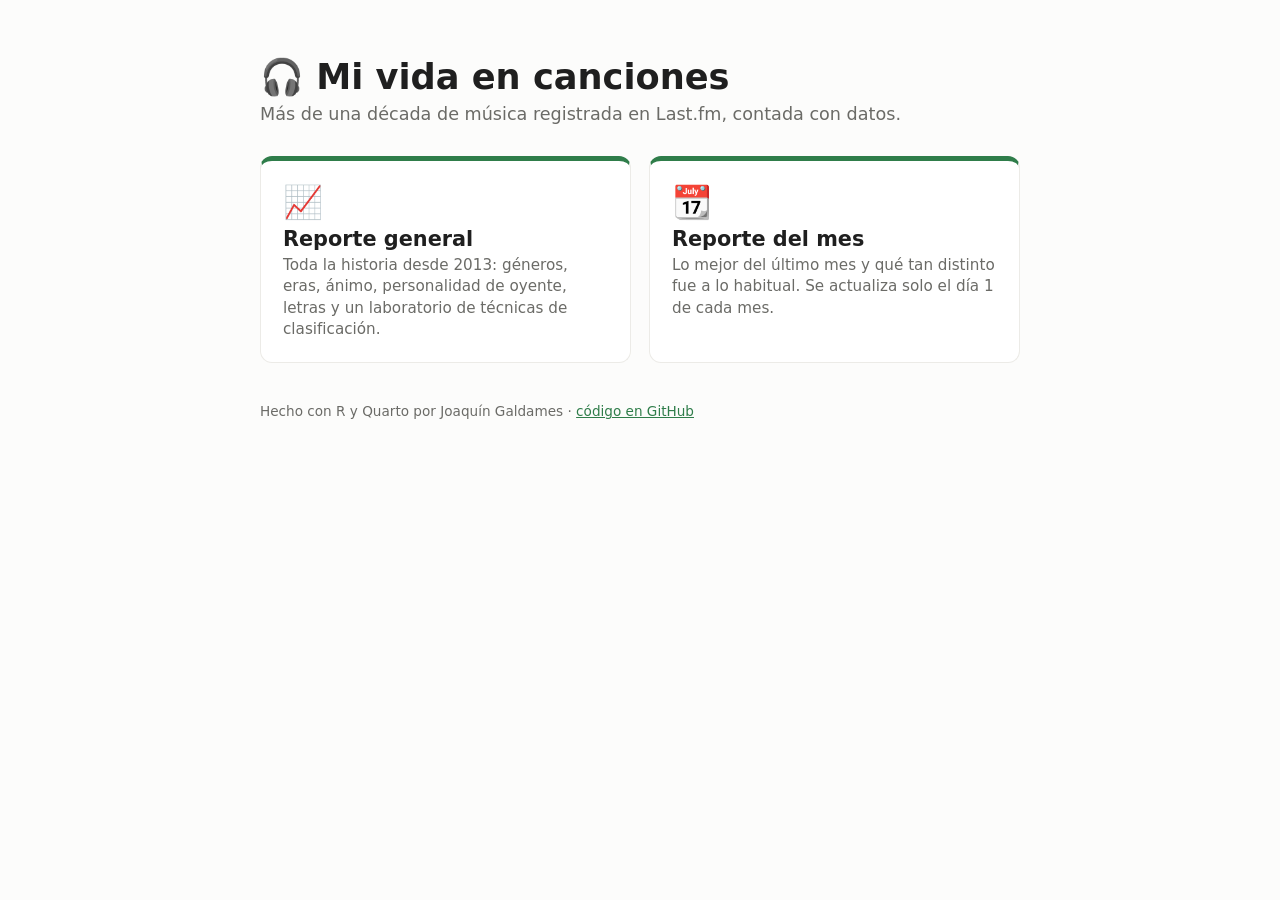
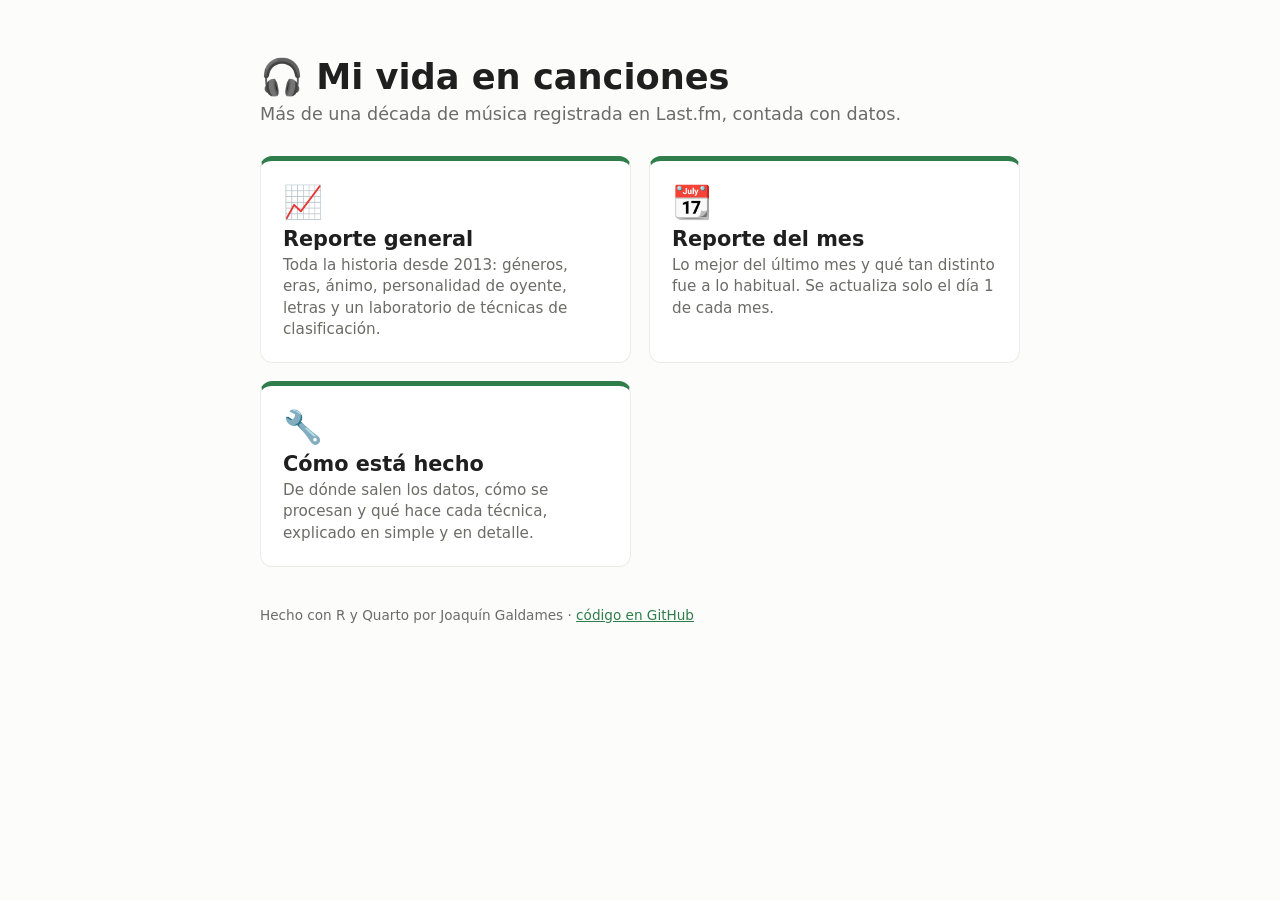
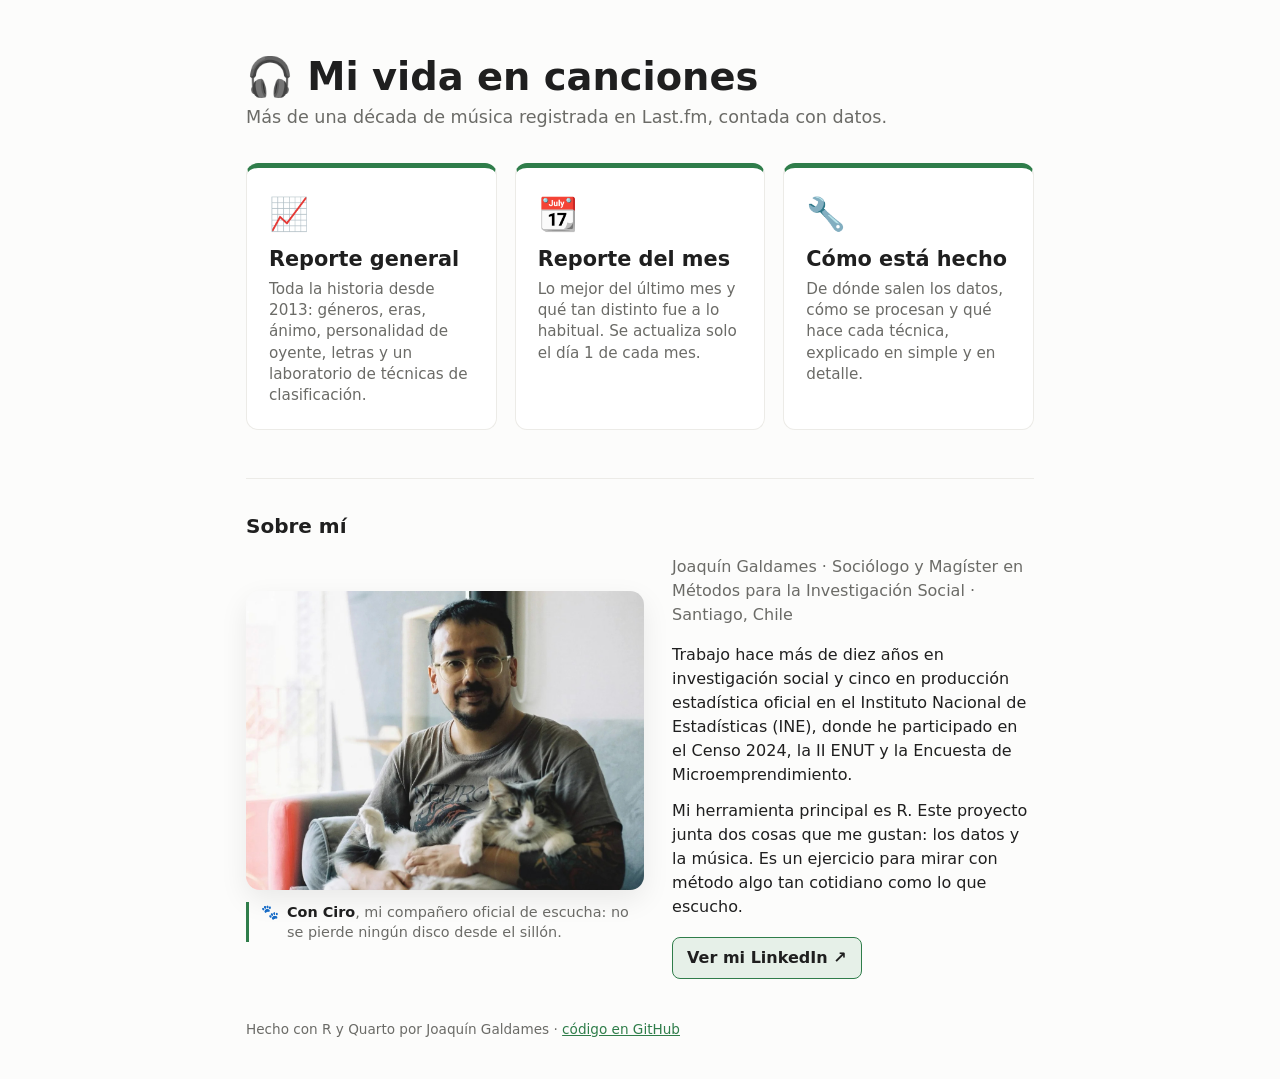
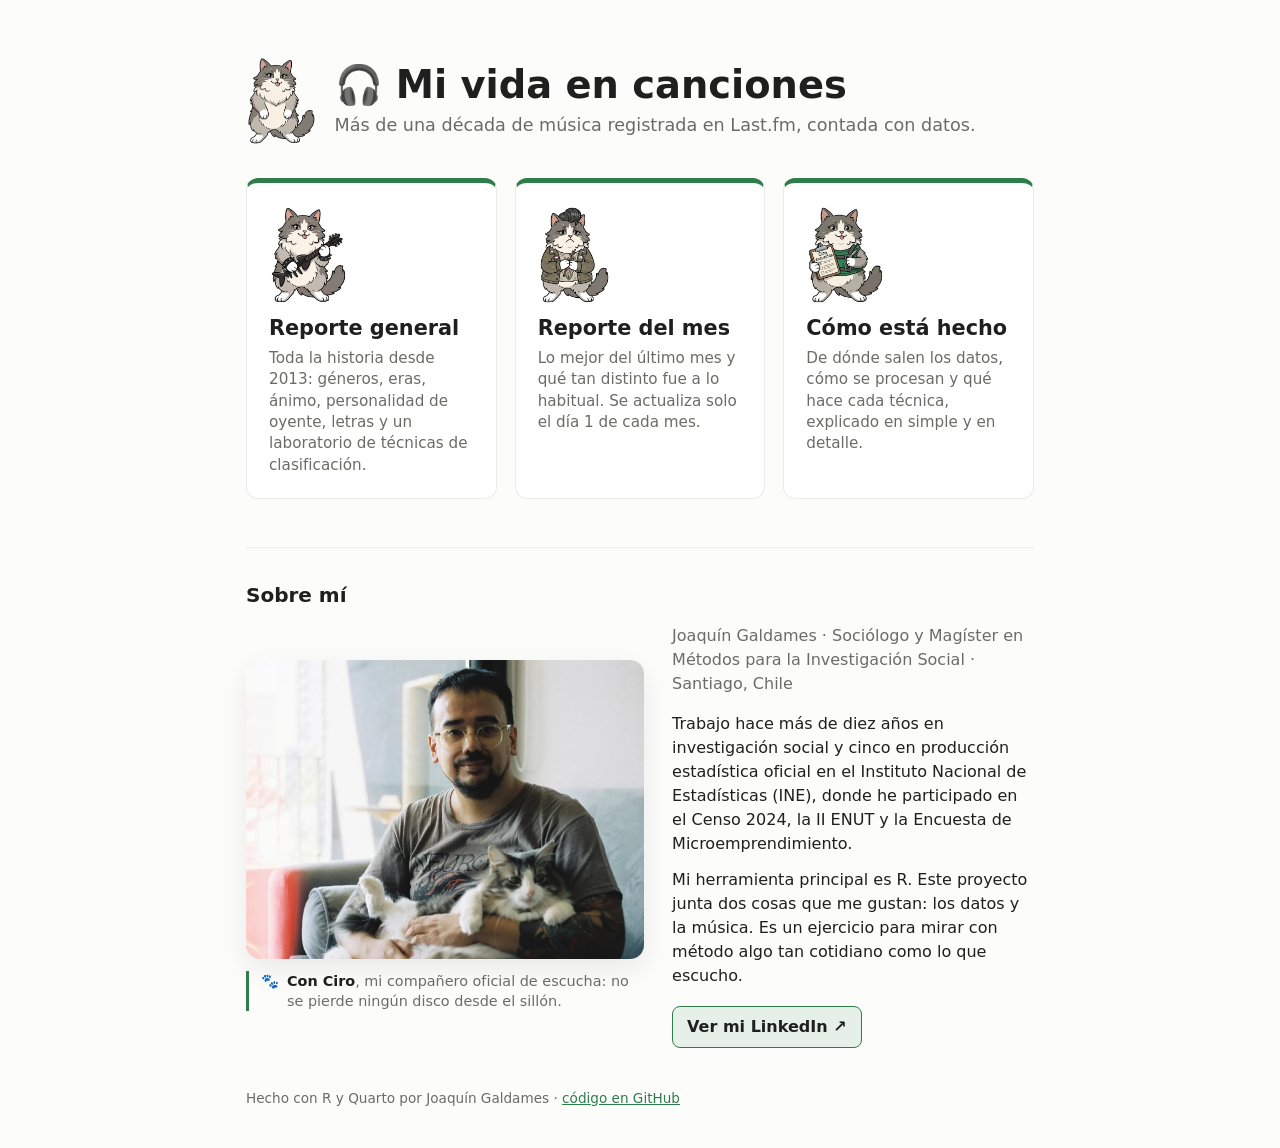
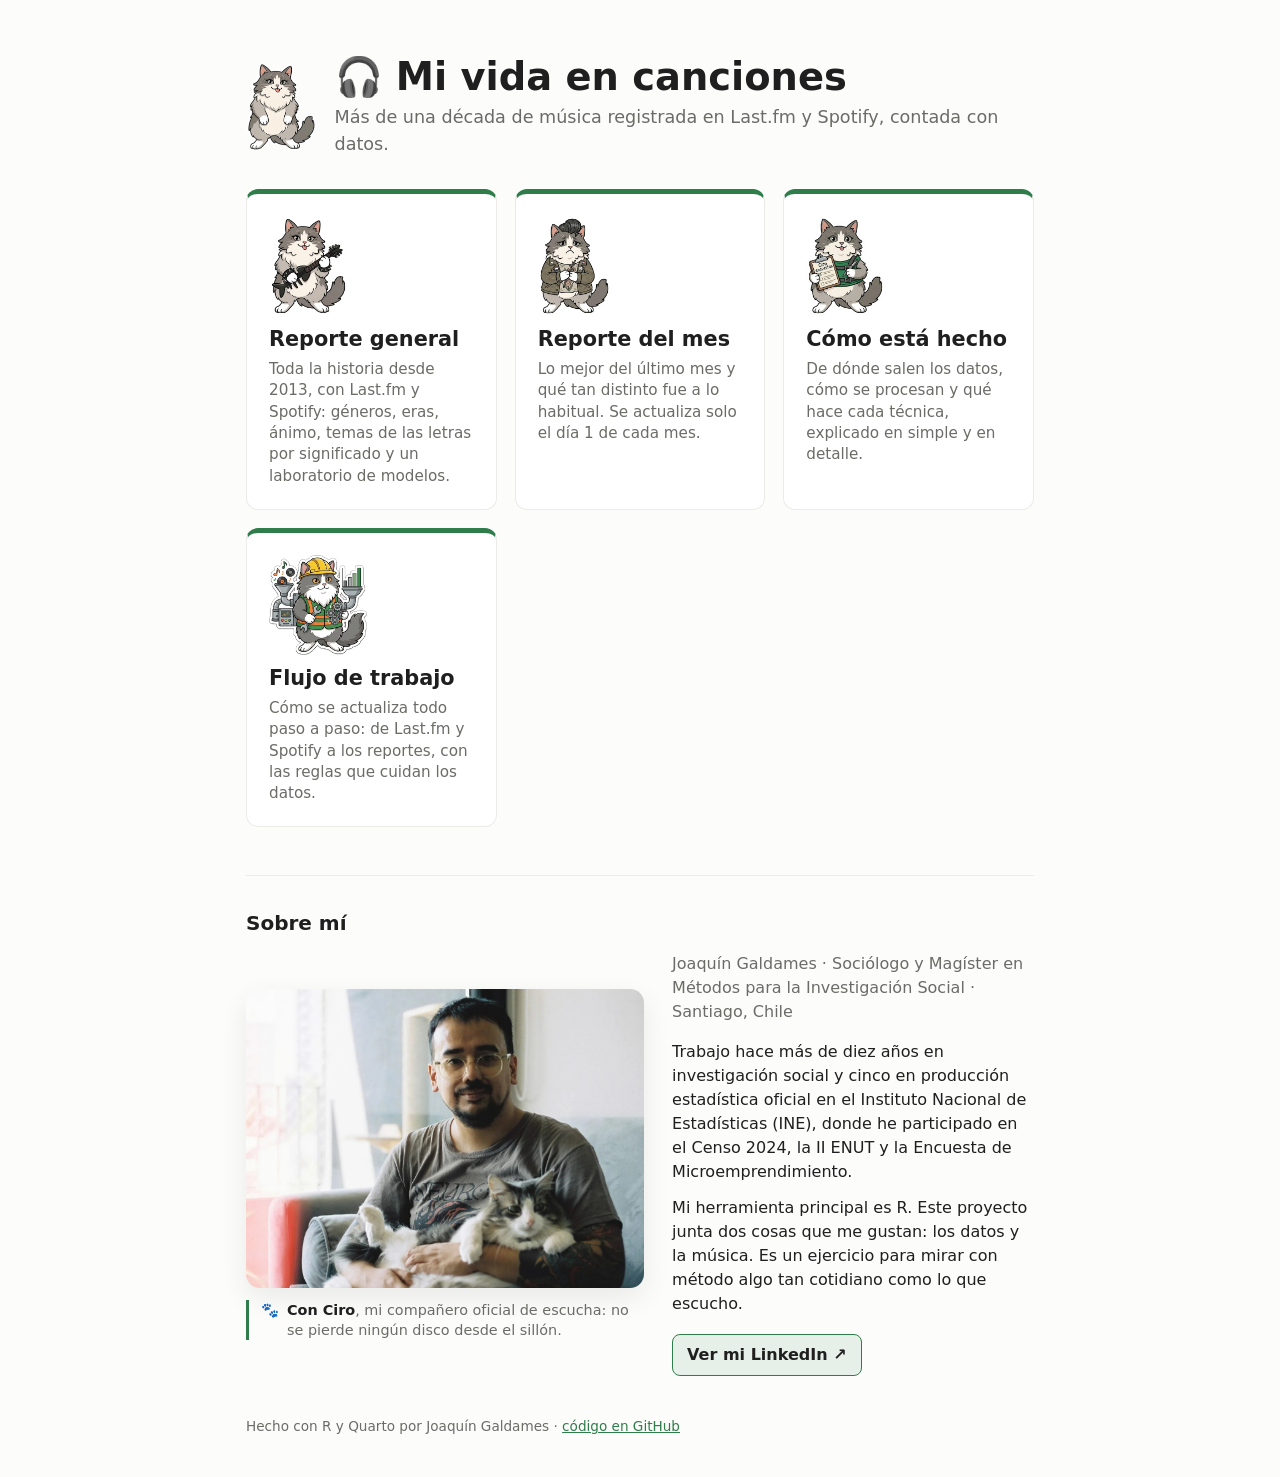
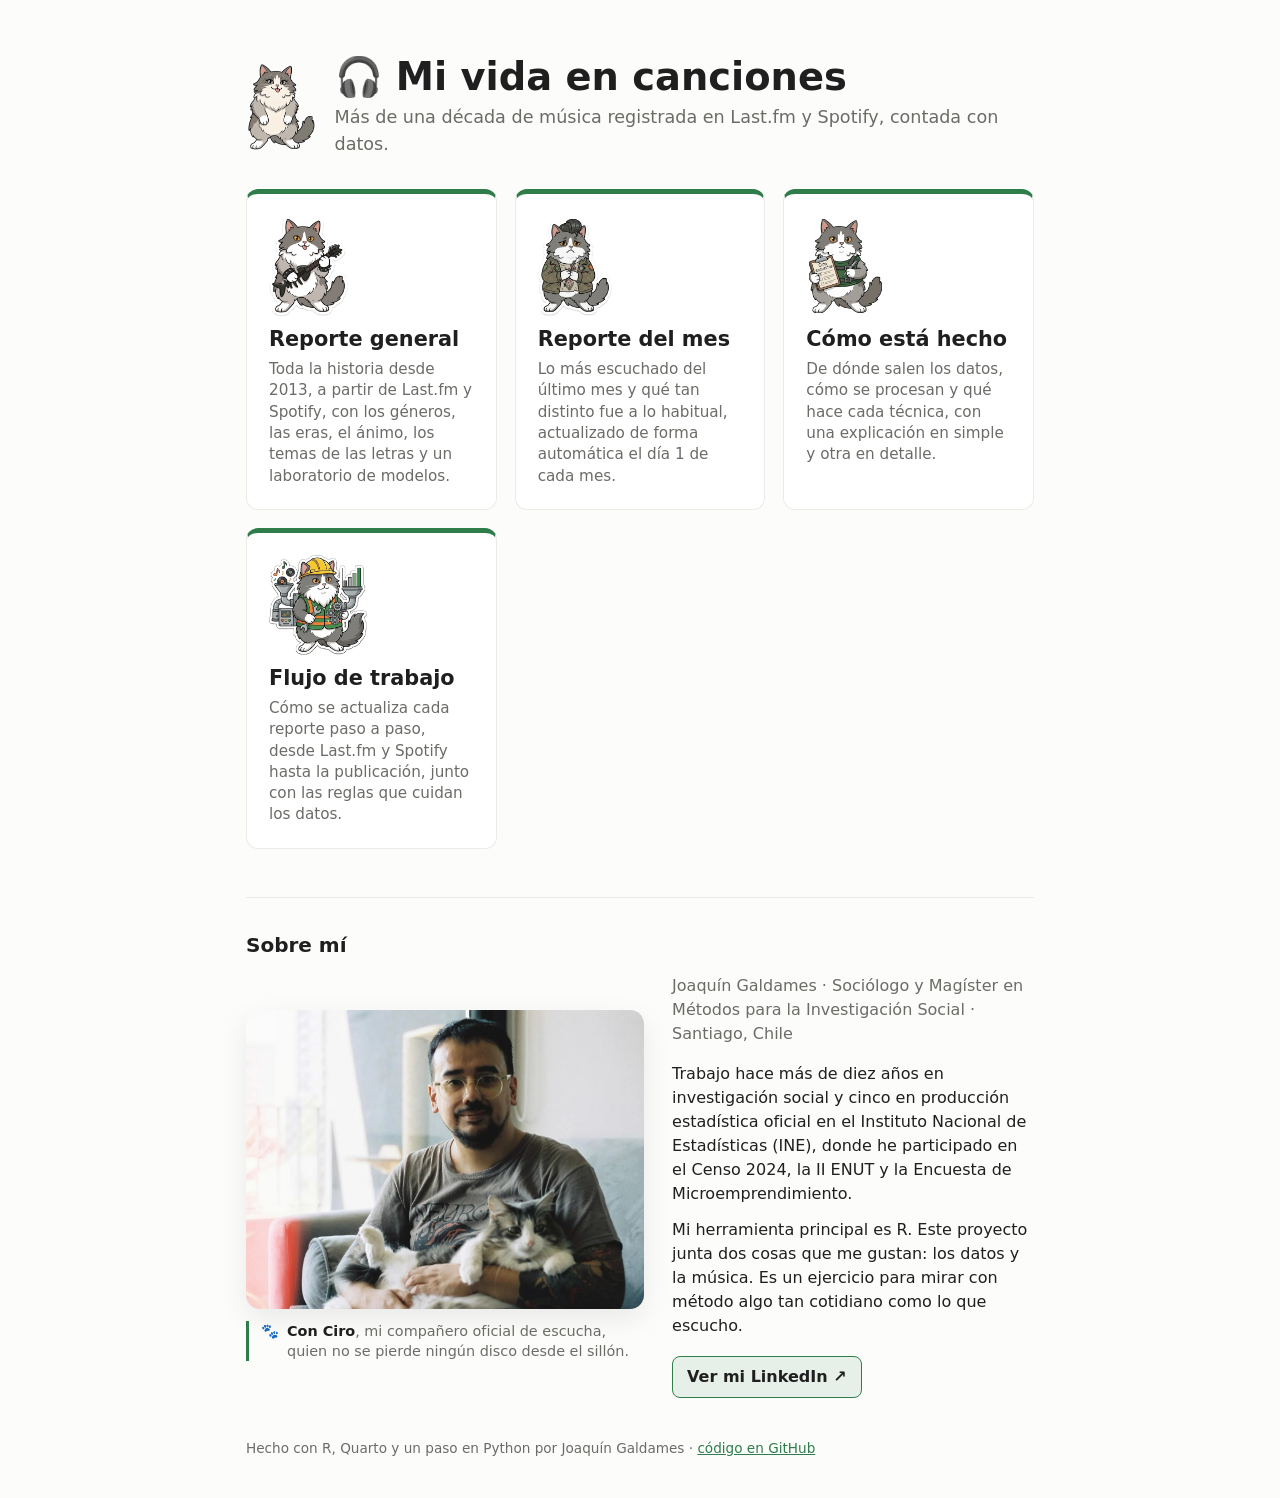
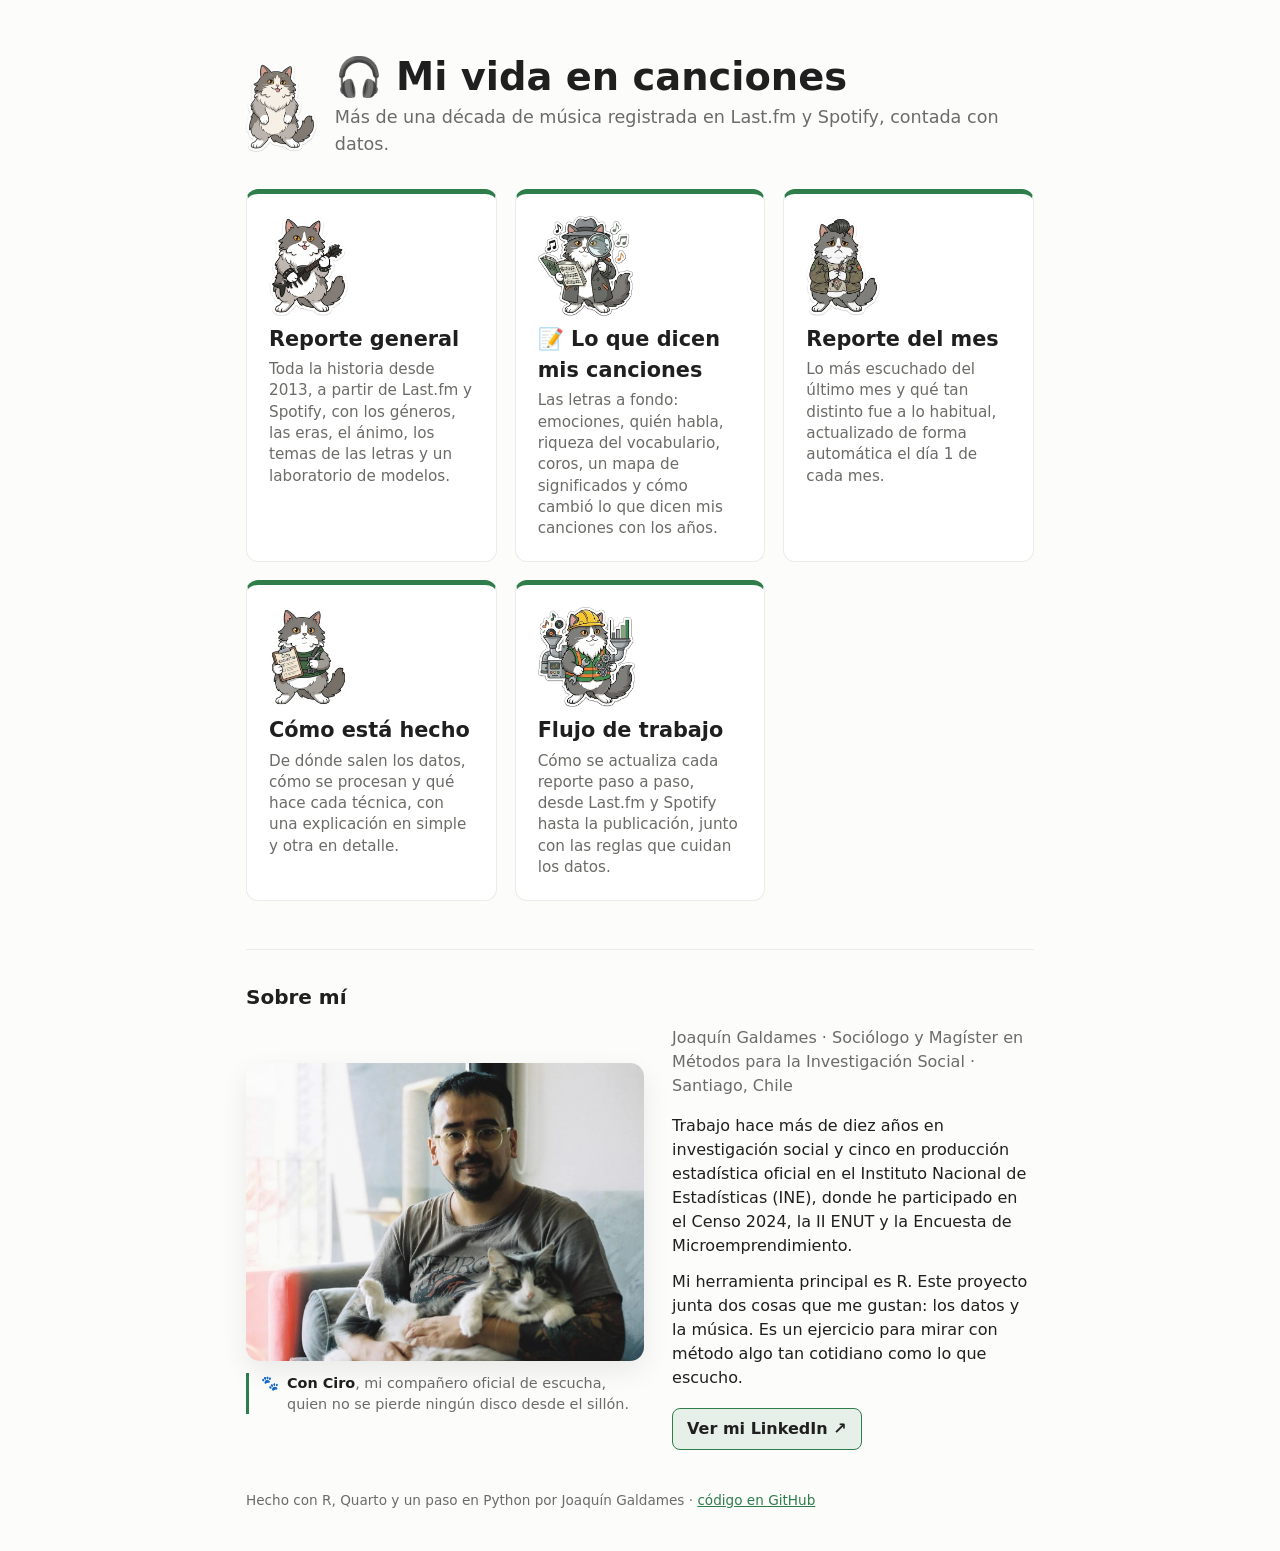
